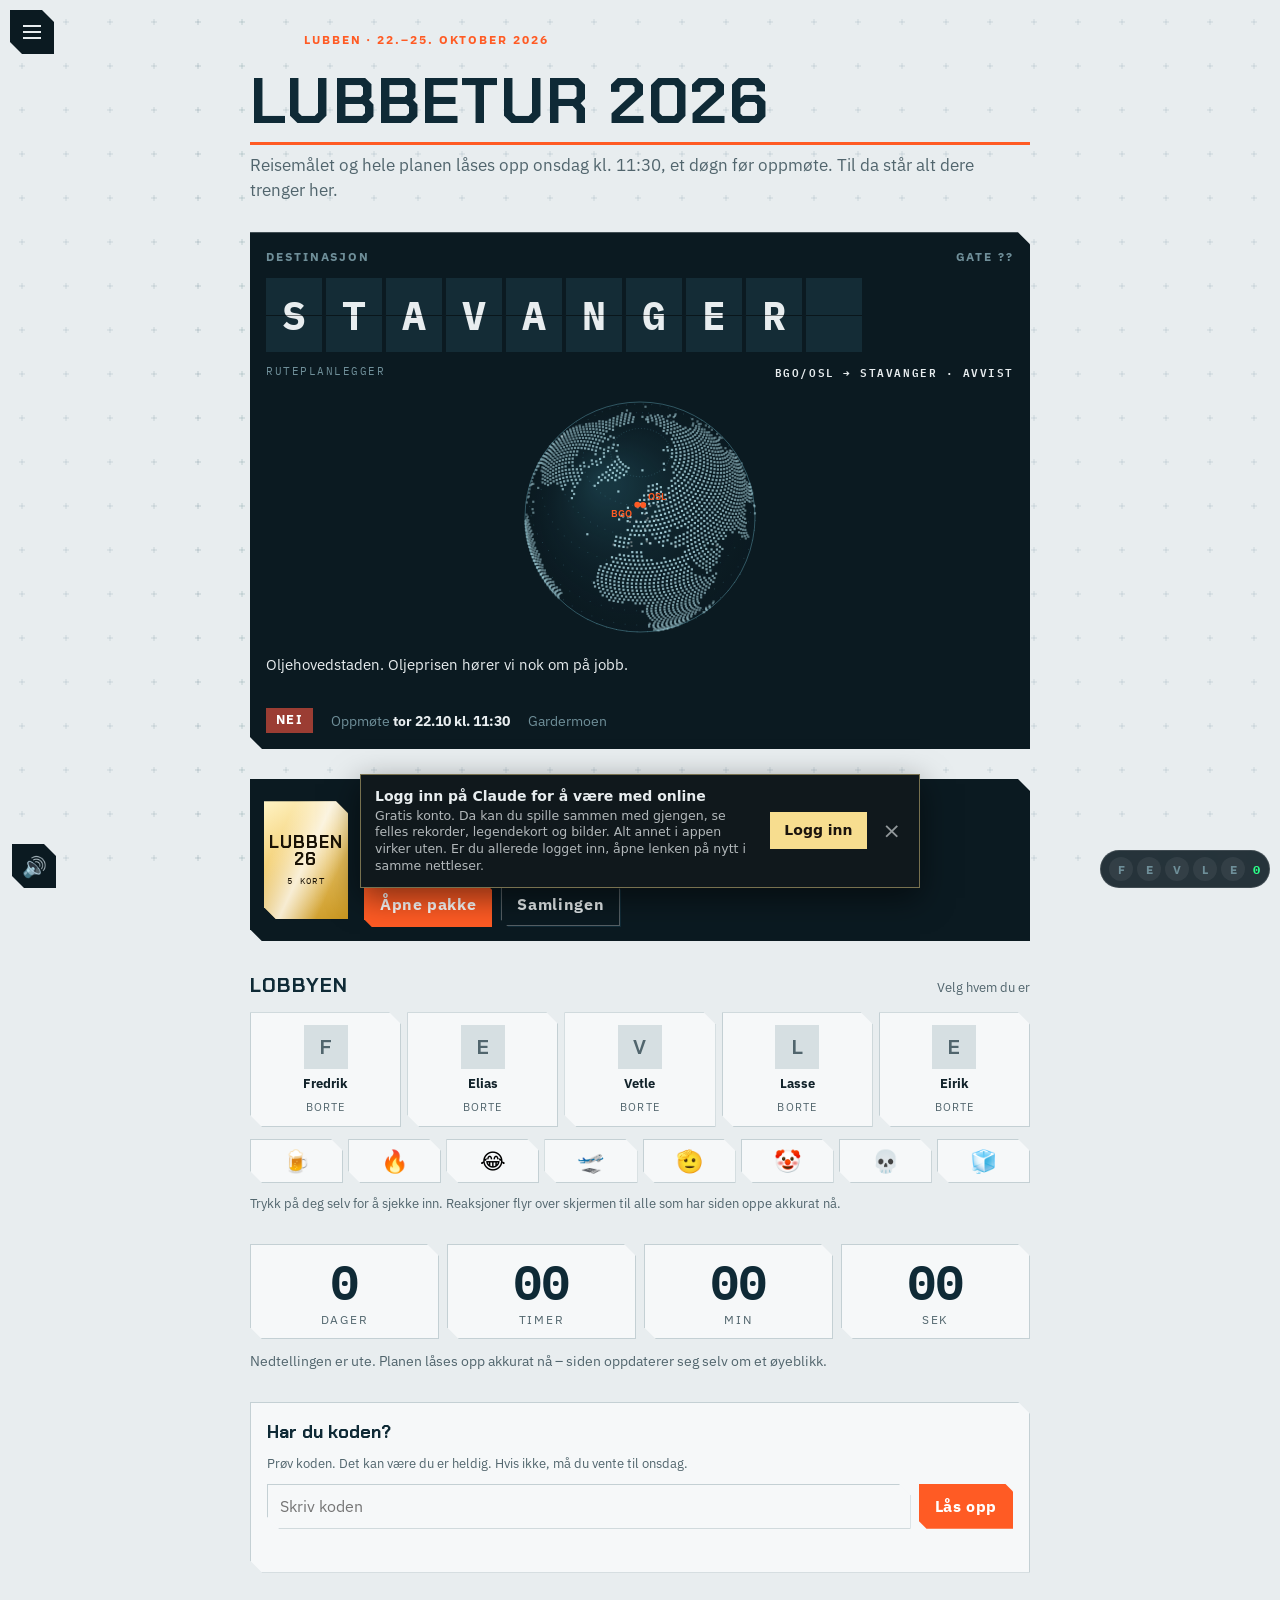
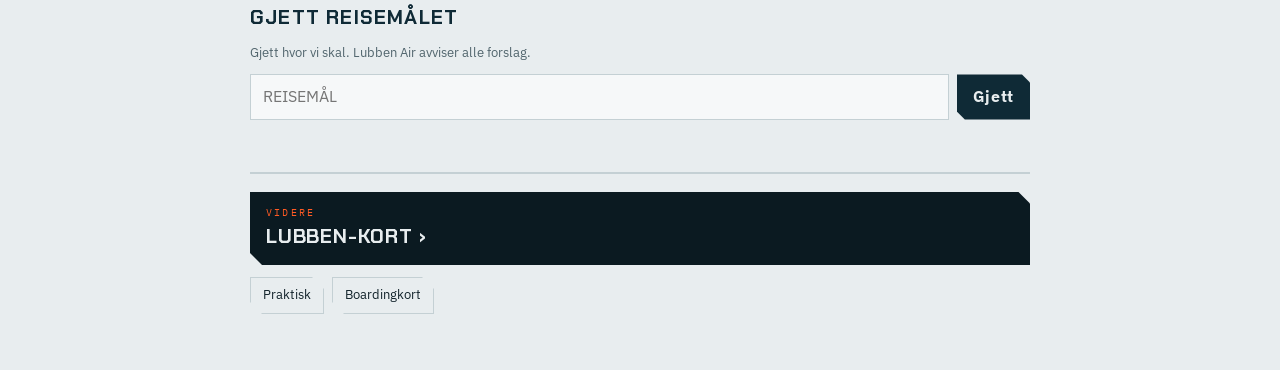
==== src/lubbetur.html @ 8ce1bff5 "Toppliste: trykk på en gren for å se alles skår Co-Authored-By: Claude Opus 5.5 <noreply@anthropic.c" ====
<!doctype html><html><head><meta charset=utf8><meta name=viewport content="width=device-width,initial-scale=1,viewport-fit=cover"><style>:root{color-scheme:light;box-sizing:border-box;padding-top:env(safe-area-inset-top,0px);padding-bottom:env(safe-area-inset-bottom,0px)}html{scroll-padding-top:env(safe-area-inset-top,0px)}body{margin:0;padding:0;font:14px -apple-system,BlinkMacSystemFont,sans-serif;background:#fff;color:#000}img{max-width:100%}[hidden]:not([hidden=until-found i]){display:none!important}</style></head><body>
<title>Lubbetur 2026</title>
<meta name="claude:viewport-fit-sides" content="cover">
<link rel="preconnect" href="https://fonts.googleapis.com">
<link rel="stylesheet" href="https://fonts.googleapis.com/css2?family=Chakra+Petch:wght@500;600;700&family=IBM+Plex+Sans:wght@400;600&family=IBM+Plex+Mono:wght@500;600&display=swap">
<style>
/* Flyoperasjonssentral: isgrå flate, petrolblått blekk og sikkerhetsoransje som eneste signal.
   Kantete HUD-flater med avskårne hjørner, Chakra Petch for titler, Plex for tekst og data. */
:root {
  --paper: #e8edef;
  --card: #f6f8f9;
  --olive: #0f2a36;
  --sage: #6f8f99;
  --sage-soft: #d6dfe2;
  --ink: #12232b;
  --dim: #51656d;
  --line: #c4d0d4;
  --flap: #0b1a21;
  --flap-ink: #e8edef;
  --signal: #ff5b24;
  --no: #c2412b;
  --serif: "Chakra Petch", "Arial Narrow", system-ui, sans-serif;
  --sans: "IBM Plex Sans", "Segoe UI", system-ui, sans-serif;
  --mono: "IBM Plex Mono", ui-monospace, Menlo, monospace;
  --cut: polygon(0 0, calc(100% - 12px) 0, 100% 12px, 100% 100%, 12px 100%, 0 calc(100% - 12px));
}
@media (prefers-color-scheme: dark) { :root:not([data-theme="light"]) {
  --paper: #0b1a21; --card: #10242d; --olive: #dfe8eb; --sage: #5f808a; --sage-soft: #183540;
  --ink: #e2eaed; --dim: #8fa6ae; --line: #22404b; --flap: #06121a; --flap-ink: #e8edef;
  --signal: #ff6a36; --no: #ff8a72; color-scheme: dark; } }
:root[data-theme="dark"] {
  --paper: #0b1a21; --card: #10242d; --olive: #dfe8eb; --sage: #5f808a; --sage-soft: #183540;
  --ink: #e2eaed; --dim: #8fa6ae; --line: #22404b; --flap: #06121a; --flap-ink: #e8edef;
  --signal: #ff6a36; --no: #ff8a72; color-scheme: dark; }
* { box-sizing: border-box; border-radius: 0 !important; }
[hidden] { display: none !important; }
body {
  background: var(--paper); color: var(--ink); font-family: var(--sans); font-size: 16px; line-height: 1.45;
  padding-left: max(16px, env(safe-area-inset-left, 0px));
  padding-right: max(16px, env(safe-area-inset-right, 0px));
  padding-block: 28px 56px;
}
.wrap { max-width: 780px; margin: 0 auto; display: grid; gap: 30px; }
.wrap > *, .board > *, section > * { min-width: 0; }
.globe { min-width: 0; max-width: 100%; }
h1, h2, h3 { font-family: var(--serif); color: var(--olive); margin: 0; text-wrap: balance; }
h1 { font-size: clamp(38px, 8vw, 64px); line-height: 1; font-weight: 700; }
h2 { font-size: 24px; font-weight: 700; }
h3 { font-size: 18px; font-weight: 700; }
.eyebrow { font-size: 12px; letter-spacing: .16em; text-transform: uppercase; color: var(--dim); font-weight: 700; }
.rule { height: 2px; background: var(--sage); }
.sub { color: var(--dim); margin: 0; font-size: 17px; }
section { display: grid; gap: 12px; }
.card { background: var(--card); border: 1px solid var(--line); padding: 16px; }
button, input { font: inherit; }
.btn { background: var(--olive); color: var(--paper); border: 0; padding: 10px 16px; font-weight: 700; cursor: pointer; }
.btn:hover { opacity: .9; }
.btn.ghost { background: transparent; color: var(--olive); border: 1px solid var(--olive); }
:focus-visible { outline: 2px solid var(--signal); outline-offset: 2px; }

/* Avgangstavle */
.board { background: var(--flap); padding: 16px; display: grid; gap: 12px; }
.board-head { display: flex; justify-content: space-between; gap: 8px; font-size: 12px; letter-spacing: .16em; text-transform: uppercase; color: var(--sage); font-weight: 700; }
.flaps { display: flex; gap: 4px; overflow: hidden; }
.cell { flex: 0 0 auto; width: clamp(22px, 7.4vw, 56px); aspect-ratio: 3 / 4; background: #2a332a; color: var(--flap-ink);
  display: grid; place-items: center; position: relative; font-family: var(--serif); font-weight: 700; font-size: clamp(16px, 5.4vw, 40px); }
.cell::after { content: ""; position: absolute; left: 0; right: 0; top: 50%; height: 1px; background: rgba(0,0,0,.5); }
.cell.flip { animation: flip .09s linear; }
@keyframes flip { 50% { transform: scaleY(.12); } }
.board-foot { display: flex; flex-wrap: wrap; gap: 10px 18px; align-items: center; color: var(--sage); font-size: 14px; }
.board-foot b { color: var(--flap-ink); }
.status { padding: 3px 10px; font-weight: 700; letter-spacing: .1em; text-transform: uppercase; font-size: 13px; background: #2a332a; color: var(--sage); }
.quip { margin: 0; min-height: 2.8em; color: var(--flap-ink); font-size: 15px; line-height: 1.4; opacity: 0; transform: translateY(4px); transition: opacity .3s, transform .3s; }
.quip.on { opacity: 1; transform: none; }
.status.no { background: #9b3d33; color: #fff; }
.status.go { background: var(--sage); color: #1c211c; }

/* Nedtelling */
.count { display: grid; grid-template-columns: repeat(4, 1fr); gap: 8px; }
.unit { background: var(--card); border: 1px solid var(--line); padding: 14px 6px 10px; text-align: center; }
.unit .n { font-family: var(--serif); font-weight: 700; font-size: clamp(28px, 8vw, 46px); font-variant-numeric: tabular-nums; color: var(--olive); line-height: 1; }
.unit .l { font-size: 12px; letter-spacing: .14em; text-transform: uppercase; color: var(--dim); margin-top: 6px; }
.countnote { color: var(--dim); font-size: 14px; margin: 0; }

/* Kodelås */
.lock { display: grid; gap: 10px; }
.lockrow { display: flex; gap: 8px; flex-wrap: wrap; }
.lockrow input { flex: 1 1 220px; min-width: 0; padding: 10px 12px; border: 1px solid var(--line); background: var(--card); color: var(--ink); }
.msg { font-size: 14px; color: var(--dim); min-height: 1.2em; }
.msg.bad { color: var(--no); }
.shake { animation: shake .35s; }
@keyframes shake { 20%, 60% { transform: translateX(-6px); } 40%, 80% { transform: translateX(6px); } }

/* Pakke-effekter */
.fx-layer { position: fixed; inset: 0; pointer-events: none; z-index: 9999; overflow: hidden; }
.fx-p { position: absolute; line-height: 1; will-change: transform; user-select: none; }
.fx-big { position: absolute; left: 50%; top: 45%; font-family: var(--serif); font-weight: 700; font-size: clamp(44px, 14vw, 120px); letter-spacing: .08em; padding: .1em .35em; border: .08em solid currentColor; color: #c0392b; background: rgba(255,255,255,.08); }
.fx-flash { position: absolute; inset: 0; opacity: 0; mix-blend-mode: screen; }
.fx-swipe { position: absolute; left: 50%; top: 50%; display: grid; place-items: center; gap: 6px; padding: 22px 30px; background: var(--card); border: 1px solid var(--line); box-shadow: 0 20px 60px rgba(0,0,0,.35); }
.fx-swipe span { font-size: 64px; line-height: 1; } .fx-swipe b { font-size: 15px; letter-spacing: .04em; white-space: nowrap; }
/* Live */
.lobby { display: grid; grid-template-columns: repeat(5, minmax(0, 1fr)); gap: 6px; }
.seat { position: relative; display: grid; justify-items: center; gap: 6px; padding: 12px 4px 10px; background: var(--card); border: 1px solid var(--line); clip-path: var(--cut); cursor: pointer; font: inherit; color: var(--ink); }
.seat .av { width: 44px; height: 44px; border-radius: 50%; display: grid; place-items: center; font-family: var(--serif); font-weight: 700; font-size: 20px; background: var(--sage-soft); color: var(--dim); position: relative; transition: background .3s, color .3s; }
.seat .nm { font-size: 13px; font-weight: 700; max-width: 100%; overflow: hidden; text-overflow: ellipsis; }
.seat { min-width: 0; }
.seat .st { font-size: 11px; letter-spacing: .1em; text-transform: uppercase; color: var(--dim); }
.seat.on .av { background: var(--signal); color: #fff; }
.seat.on .av::after { content: ""; position: absolute; inset: -5px; border-radius: 50%; border: 2px solid var(--signal); animation: ping 1.6s ease-out infinite; }
.seat.on .st { color: var(--signal); }
.seat.me { outline: 2px solid var(--olive); outline-offset: -2px; }
@keyframes ping { from { transform: scale(.9); opacity: .9; } to { transform: scale(1.5); opacity: 0; } }
.reacts { display: grid; grid-template-columns: repeat(8, minmax(0, 1fr)); gap: 5px; }
.reacts button { font-size: 22px; width: 100%; height: 44px; padding: 0; background: var(--card); border: 1px solid var(--line); cursor: pointer; clip-path: var(--cut); transition: transform .12s; }
.reacts button:active { transform: scale(.85); }
.fly { position: absolute; bottom: -60px; display: grid; justify-items: center; gap: 2px; will-change: transform; }
.fly .e { font-size: 46px; line-height: 1; }
.fly .w { font-size: 12px; font-weight: 700; letter-spacing: .08em; text-transform: uppercase; background: var(--flap); color: var(--flap-ink); padding: 2px 6px; }
.guessrow { display: flex; gap: 8px; }
.guessrow input { flex: 1; min-width: 0; font: inherit; font-size: 16px; padding: 10px 12px; background: var(--card); color: var(--ink); border: 1px solid var(--line); text-transform: uppercase; }
.wall { list-style: none; margin: 0; padding: 0; display: grid; gap: 8px; }
.wall li { display: grid; grid-template-columns: auto 1fr; gap: 4px 12px; align-items: baseline; background: var(--card); border: 1px solid var(--line); padding: 10px 12px; clip-path: var(--cut); }
.wall .g { font-family: var(--mono); font-weight: 700; font-size: 15px; color: var(--ink); text-decoration: line-through; text-decoration-color: var(--signal); text-decoration-thickness: 2px; }
.wall .by { font-size: 12px; color: var(--dim); text-align: right; }
.wall .r { grid-column: 1 / -1; font-size: 14px; color: var(--ink); font-style: italic; }
.wall li.ok { border-color: var(--signal); background: color-mix(in srgb, var(--signal) 12%, var(--card)); }
.wall li.ok .g { text-decoration: none; color: var(--signal); }
.wall li.new { animation: wallin .6s cubic-bezier(.2,1.4,.4,1); }
@keyframes wallin { from { transform: translateX(-30px) rotate(-2deg); opacity: 0; } }
.wallstat { font-size: 13px; color: var(--dim); }
.liga { list-style: none; margin: 0; padding: 0; display: grid; gap: 6px; counter-reset: l; }
.liga li { display: grid; grid-template-columns: 28px 1fr auto; gap: 10px; align-items: center; padding: 8px 12px; background: var(--card); border: 1px solid var(--line); counter-increment: l; }
.liga li::before { content: counter(l); font-family: var(--serif); font-weight: 700; font-size: 20px; color: var(--signal); }
.liga .bar2 { height: 6px; background: var(--sage-soft); margin-top: 4px; } .liga .bar2 i { display: block; height: 100%; background: var(--signal); transition: width .6s; }
.liga .sc { font-family: var(--mono); font-size: 13px; color: var(--dim); text-align: right; }
.liga li.me { outline: 2px solid var(--olive); outline-offset: -2px; }
.sound { position: fixed; left: 12px; bottom: 12px; z-index: 50; width: 44px; height: 44px; font-size: 20px; background: var(--flap); color: var(--flap-ink); border: 0; cursor: pointer; clip-path: var(--cut); }
@media (max-width: 420px) { .seat { padding: 10px 2px 8px; } .seat .nm { font-size: 12px; } .seat .st { font-size: 9px; letter-spacing: .06em; } .seat .av { width: 36px; height: 36px; font-size: 16px; } .reacts button { font-size: 19px; } }
/* Globus */
.globe { display: block; width: 100%; height: 250px; }
.globe-cap { display: flex; justify-content: space-between; gap: 12px; text-align: right; font-family: var(--mono); font-size: 11px; letter-spacing: .14em; text-transform: uppercase; color: var(--sage); }
.globe-cap b { color: var(--flap-ink); font-weight: 600; }
/* Holo */
.fc .front .holo { position: absolute; inset: 0; z-index: 3; pointer-events: none; mix-blend-mode: color-dodge; opacity: .0;
  background: linear-gradient(calc(110deg + var(--tx, 0) * 25deg), transparent 30%, rgba(255,255,255,.55) 45%, rgba(120,220,255,.35) 50%, rgba(255,120,220,.3) 55%, transparent 70%);
  background-size: 250% 250%; background-position: calc(50% + var(--tx, 0) * 45%) calc(50% + var(--ty, 0) * 45%); transition: background-position .08s linear; }
.t-silver .front .holo { opacity: .18; } .t-gold .front .holo { opacity: .3; } .t-legend .front .holo { opacity: .45; }
/* Terminal */
.term { position: fixed; inset: 0; z-index: 9500; background: rgba(2,8,6,.96); color: #39ff88; font-family: var(--mono); font-size: 14px; line-height: 1.6; padding: 24px 18px; overflow: hidden; display: flex; flex-direction: column; justify-content: flex-end; }
.term p { margin: 0; white-space: pre-wrap; word-break: break-word; text-shadow: 0 0 8px rgba(57,255,136,.6); }
.term .dim { color: #1f9c55; }
.term .res { font-family: var(--serif); font-size: clamp(30px, 9vw, 64px); letter-spacing: .08em; margin-top: 14px; }
.term .res.no { color: #ff5a4a; text-shadow: 0 0 18px rgba(255,90,74,.7); }
.term::after { content: ""; position: absolute; inset: 0; pointer-events: none; background: repeating-linear-gradient(0deg, rgba(0,0,0,.25) 0 2px, transparent 2px 4px); }
/* Biometri */
.bio { position: fixed; inset: 0; z-index: 9400; background: #03090c; color: #dff6ff; display: grid; grid-template-rows: 1fr auto; font-family: var(--mono); }
.bio .view { position: relative; overflow: hidden; display: grid; place-items: center; }
.bio video, .bio .sil { position: absolute; inset: 0; width: 100%; height: 100%; object-fit: cover; transform: scaleX(-1); filter: saturate(.4) contrast(1.1) brightness(.9); }
.bio .sil { transform: none; filter: none; }
.bio canvas { position: absolute; inset: 0; width: 100%; height: 100%; }
.bio .scan { position: absolute; left: 0; right: 0; height: 3px; background: #4df3ff; box-shadow: 0 0 24px 6px rgba(77,243,255,.55); animation: scan 1.6s ease-in-out infinite alternate; }
@keyframes scan { from { top: 18%; } to { top: 80%; } }
.bio .hud { padding: 14px 16px calc(16px + env(safe-area-inset-bottom, 0px)); display: grid; gap: 4px; font-size: 13px; background: linear-gradient(transparent, rgba(0,0,0,.6)); }
.bio .hud .ln { color: #8fe9ff; } .bio .hud .ok { color: #39ff88; }
.bio .verdict { position: absolute; left: 50%; top: 50%; transform: translate(-50%,-50%); width: min(88vw, 380px); background: rgba(5,16,22,.92); border: 1px solid #4df3ff; padding: 18px; text-align: center; display: grid; gap: 8px; box-shadow: 0 0 40px rgba(77,243,255,.35); animation: cardIn .6s cubic-bezier(.2,1.3,.4,1) both; }
.bio .verdict b { font-family: var(--serif); font-size: 30px; letter-spacing: .06em; color: #4df3ff; }
.bio .verdict span { font-size: 15px; color: #fff; font-family: var(--sans, system-ui); }
.bio .x { position: absolute; top: 12px; right: 12px; z-index: 3; background: rgba(0,0,0,.5); color: #fff; border: 1px solid #4df3ff; font: inherit; padding: 8px 12px; cursor: pointer; }
.bio .tag { position: absolute; top: 14px; left: 14px; font-size: 11px; letter-spacing: .2em; color: #4df3ff; }
.biobtn { justify-self: start; }
.docrow { display: flex; flex-wrap: wrap; gap: 6px; margin-top: 8px; }
.docbtn { font-size: 13px; padding: 6px 10px; }
.docv { position: fixed; inset: 0; z-index: 9600; background: #0b1114; display: grid; grid-template-rows: auto 1fr; }
.docv-h { display: flex; justify-content: space-between; align-items: center; gap: 10px; padding: 10px 14px; padding-top: calc(10px + env(safe-area-inset-top, 0px)); background: #10242d; color: #e2eaed; font-size: 14px; }
.docv-h b { overflow: hidden; text-overflow: ellipsis; white-space: nowrap; }
.docv-s { overflow-y: auto; -webkit-overflow-scrolling: touch; padding: 10px; display: grid; gap: 10px; align-content: start; justify-items: center; }
.docv-s img { width: 100%; max-width: 900px; background: #fff; box-shadow: 0 4px 20px rgba(0,0,0,.5); }
/* Pakkeliste */
.row2 { display: flex; justify-content: space-between; align-items: baseline; gap: 12px; flex-wrap: wrap; }
.progress { color: var(--dim); font-size: 14px; font-variant-numeric: tabular-nums; }
.bar { height: 6px; background: var(--sage-soft); }
.bar i { display: block; height: 100%; width: 0; background: var(--olive); transition: width .35s ease; }
.list { list-style: none; margin: 0; padding: 0; display: grid; grid-template-columns: repeat(auto-fit, minmax(230px, 1fr)); gap: 8px; }
.item input { position: absolute; opacity: 0; pointer-events: none; }
.item label { display: grid; grid-template-columns: 24px 1fr; gap: 10px; align-items: start; background: var(--card); border: 1px solid var(--line); padding: 12px; cursor: pointer; height: 100%; }
.box { width: 22px; height: 22px; border: 2px solid var(--sage); display: grid; place-items: center; }
.box svg { width: 14px; height: 14px; stroke: var(--paper); stroke-width: 3; fill: none; stroke-dasharray: 24; stroke-dashoffset: 24; transition: stroke-dashoffset .25s; }
.item input:checked + label { opacity: .6; }
.item input:checked + label .box { background: var(--olive); border-color: var(--olive); }
.item input:checked + label .box svg { stroke-dashoffset: 0; }
.item input:checked + label .what { text-decoration: line-through; }
.item input:focus-visible + label { outline: 2px solid var(--signal); outline-offset: 2px; }
.what { font-weight: 700; }
.why { color: var(--dim); font-size: 14px; }
.stamp { display: none; justify-self: start; font-family: var(--serif); font-weight: 700; letter-spacing: .1em; text-transform: uppercase; color: var(--olive); border: 2px solid var(--olive); padding: 6px 12px; transform: rotate(-3deg); }
.stamp.show { display: inline-block; animation: stamp .35s cubic-bezier(.2,1.6,.4,1); }
@keyframes stamp { from { transform: rotate(-3deg) scale(2.2); opacity: 0; } }
.fine { color: var(--dim); font-size: 13px; margin: 0; }

.legs { display: grid; grid-template-columns: repeat(auto-fit, minmax(210px, 1fr)); gap: 8px; }
.leg { display: grid; gap: 2px; }
.leg .who { font-size: 12px; letter-spacing: .14em; text-transform: uppercase; color: var(--dim); font-weight: 700; }
.leg .t { font-family: var(--serif); font-weight: 700; color: var(--olive); font-size: 17px; }

/* Avslørt */
.reveal { border-top: 4px solid var(--olive); background: var(--card); padding: 20px 16px; display: grid; gap: 10px; }
.reveal .big { font-family: var(--serif); font-size: clamp(40px, 10vw, 76px); line-height: 1; color: var(--olive); font-weight: 700; }
.now { display: grid; grid-template-columns: 1fr 1fr; gap: 8px; }
.now .card { display: grid; gap: 4px; }
.now .k { font-size: 12px; letter-spacing: .14em; text-transform: uppercase; color: var(--dim); font-weight: 700; }
.now .v { font-family: var(--serif); font-size: 19px; color: var(--olive); font-weight: 700; }
.now .s { color: var(--dim); font-size: 14px; }
.tabs { display: flex; gap: 0; border-bottom: 2px solid var(--olive); overflow-x: auto; }
.tab { background: transparent; border: 0; padding: 10px 14px; cursor: pointer; color: var(--dim); font-weight: 700; white-space: nowrap; }
.tab[aria-selected="true"] { background: var(--olive); color: var(--paper); }
.timeline { list-style: none; margin: 0; padding: 0; display: grid; }
.ev { display: grid; grid-template-columns: 84px 1fr; gap: 12px; padding: 12px 0; border-bottom: 1px solid var(--line); }
.ev.live { background: var(--sage-soft); padding-inline: 8px; margin-inline: -8px; }
.ev .tm { font-family: var(--serif); font-weight: 700; color: var(--olive); font-variant-numeric: tabular-nums; }
.ev .tt { font-weight: 700; display: flex; flex-wrap: wrap; gap: 6px; align-items: center; }
.ev .tx { color: var(--dim); font-size: 15px; min-width: 0; }
.ev a { color: var(--olive); font-size: 14px; }
.pill { font-size: 11px; letter-spacing: .1em; text-transform: uppercase; font-weight: 700; padding: 1px 6px; border: 1px solid var(--olive); color: var(--olive); }
.pill.open { border-color: var(--signal); color: var(--signal); }
.pill.nowp { background: var(--olive); color: var(--paper); }
.books { display: grid; grid-template-columns: repeat(auto-fit, minmax(240px, 1fr)); gap: 8px; }
.book { display: grid; gap: 6px; align-content: start; }
.book .ref { display: flex; justify-content: space-between; gap: 8px; align-items: center; font-family: var(--serif); font-weight: 700; color: var(--olive); font-size: 18px; }
.book .ref button { font-size: 12px; padding: 4px 8px; }
.book .d { color: var(--dim); font-size: 14px; }
.beds { display: grid; gap: 6px; }
.bed { display: grid; grid-template-columns: 1fr auto; gap: 10px; padding: 10px 12px; background: var(--card); border: 1px solid var(--line); }
.bed b { font-family: var(--serif); color: var(--olive); }
.calc { display: grid; grid-template-columns: 1fr auto 1fr; gap: 8px; align-items: end; }
.calc label { display: grid; gap: 4px; font-size: 13px; color: var(--dim); font-weight: 700; }
.calc input { padding: 10px; border: 1px solid var(--line); background: var(--card); color: var(--ink); width: 100%; min-width: 0; font-variant-numeric: tabular-nums; font-size: 18px; }
.calc .eq { padding-bottom: 10px; color: var(--dim); }
.presets { display: flex; gap: 6px; flex-wrap: wrap; }
.presets button { background: var(--sage-soft); border: 1px solid var(--line); color: var(--ink); padding: 6px 10px; cursor: pointer; font-size: 14px; }

/* Kapteinen */
.chat { display: grid; gap: 10px; }
.log { display: grid; gap: 8px; max-height: 420px; overflow-y: auto; }
.msgb { padding: 10px 12px; max-width: 88%; white-space: pre-wrap; min-width: 0; }
.msgb.me { justify-self: end; background: var(--olive); color: var(--paper); }
.msgb.cap { justify-self: start; background: var(--card); border: 1px solid var(--line); }
.chips { display: flex; gap: 6px; flex-wrap: wrap; }
.chips button { background: transparent; border: 1px solid var(--sage); color: var(--olive); padding: 6px 10px; cursor: pointer; font-size: 14px; }
.ask { display: flex; gap: 8px; }
.ask input { flex: 1; min-width: 0; padding: 10px 12px; border: 1px solid var(--line); background: var(--card); color: var(--ink); }
.toasts { position: fixed; left: 0; right: 0; bottom: 0; z-index: 6; display: grid; justify-items: center; gap: 6px; pointer-events: none;
  padding: 0 max(16px, env(safe-area-inset-right, 0px)) calc(16px + env(safe-area-inset-bottom, 0px)) max(16px, env(safe-area-inset-left, 0px)); }
.toast { background: var(--olive); color: var(--paper); padding: 10px 14px; font-weight: 700; max-width: 420px; text-align: center; animation: tin .25s ease-out; transition: opacity .4s, transform .4s; }
.toast.out { opacity: 0; transform: translateY(10px); }
@keyframes tin { from { opacity: 0; transform: translateY(14px); } }
.lockrow .btn { transition: transform .18s ease-out; }
body.flipped .wrap { transform: rotate(180deg); transition: transform .6s ease-in-out; }
body .wrap { transition: transform .6s ease-in-out; }
h1 .fall { display: inline-block; white-space: pre; animation: fall 1.1s ease-in forwards; }
@keyframes fall { to { transform: translateY(40vh) rotate(var(--r)); opacity: 0; } }
.wiggle { animation: wiggle .4s; }
@keyframes wiggle { 25% { transform: rotate(-2deg); } 75% { transform: rotate(2deg); } }
h1 { text-transform: uppercase; letter-spacing: .02em; }
h2 { text-transform: uppercase; letter-spacing: .06em; font-size: 20px; }
.rule { background: var(--signal) !important; height: 3px !important; }
.card, .unit, .bp, .doc, .reveal, .announce, .board, .lockrow input, .btn { clip-path: var(--cut); }
.btn { clip-path: polygon(0 0, calc(100% - 8px) 0, 100% 8px, 100% 100%, 8px 100%, 0 calc(100% - 8px)); letter-spacing: .04em; }
#lockForm .btn { background: var(--signal); color: #fff; }
.unit .n, .cell, .ev .tm, .book .ref, .bp-grid .v, .progress, .calc input { font-family: var(--mono); }
.cell { background: #142c36; }
.status.go { background: var(--signal); color: #fff; }
.reveal { border-top-color: var(--signal); }
.eyebrow { color: var(--signal); }
.board-head { color: var(--sage); }
.pill { border-color: var(--sage); color: var(--ink); }
.pill.nowp { background: var(--signal); border-color: var(--signal); color: #fff; }
.tab[aria-selected="true"] { background: var(--signal); color: #fff; }
.tabs { border-bottom-color: var(--signal); }
.bp { border-top-color: var(--signal); }
.item input:checked + label .box { background: var(--signal); border-color: var(--signal); }
.bar i { background: var(--signal); }
.stamp { color: var(--signal); border-color: var(--signal); }
.toast { background: var(--flap); color: var(--flap-ink); border-left: 4px solid var(--signal); }
.who-active { background: var(--signal) !important; border-color: var(--signal) !important; color: #fff !important; }
.ev.live { background: var(--sage-soft); box-shadow: inset 3px 0 0 var(--signal); }
.board { position: relative; }
/* Værvarsel før avsløring */
.wxpre { display: grid; grid-template-columns: repeat(4, 1fr); gap: 8px; }
.wxpre .card { display: grid; gap: 4px; justify-items: start; padding: 12px; }
.wxpre svg { width: 40px; height: 40px; }
.wxpre .t { font-family: var(--mono); font-size: 22px; font-weight: 600; color: var(--olive); }
.wxpre .d { font-size: 13px; color: var(--dim); }
@media (max-width: 520px) { .wxpre { grid-template-columns: 1fr 1fr; } }

/* Lubben-kort: bronse, sølv, gull, legende */
.tcg-top { display: grid; grid-template-columns: auto 1fr; gap: 20px; align-items: center; }
@media (max-width: 560px) { .tcg-top { grid-template-columns: 1fr; justify-items: center; text-align: center; } }
.pack { width: 170px; height: 240px; position: relative; cursor: pointer; border: 0; padding: 0; background: none; }
.pack .wrap-foil { position: absolute; inset: 0; background: #0b1a21; overflow: hidden; clip-path: polygon(10% 0, 90% 0, 100% 7%, 100% 100%, 0 100%, 0 7%); }
.pack .wrap-foil::before { content: ""; position: absolute; inset: -40%; background: conic-gradient(from 0deg, #c98b52, #e3e8eb, #f4d27a, #ffffff, #c98b52); opacity: .4; animation: spin 7s linear infinite; mix-blend-mode: screen; }
@keyframes spin { to { transform: rotate(1turn); } }
.pack .lbl { position: absolute; inset: 0; display: grid; place-content: center; text-align: center; gap: 4px; color: #e8edef; padding: 10px; }
.pack .lbl b { font-family: var(--serif); font-size: 30px; letter-spacing: .04em; line-height: 1; }
.pack .lbl span { font-family: var(--mono); font-size: 11px; letter-spacing: .14em; text-transform: uppercase; color: #f4d27a; }
.pack .strip { position: absolute; left: 10%; right: 10%; top: 0; height: 18px; background: #f4d27a; transform-origin: left center; }
.pack.shake { animation: pshake .5s; }
@keyframes pshake { 20%, 60% { transform: rotate(-4deg) scale(1.03); } 40%, 80% { transform: rotate(4deg) scale(1.03); } }
.pack.torn .strip { animation: tear .55s ease-in forwards; }
@keyframes tear { to { transform: translate(120px, -60px) rotate(35deg); opacity: 0; } }
.pack.gone { animation: packgone .5s ease-in forwards; }
@keyframes packgone { to { transform: translateY(40px) scale(.8); opacity: 0; } }
.pack:disabled { cursor: default; filter: grayscale(.8); opacity: .55; }
.packinfo { display: grid; gap: 6px; }
.packinfo .big { font-family: var(--mono); font-size: 28px; color: var(--olive); font-weight: 600; }
.odds { display: flex; flex-wrap: wrap; gap: 6px; }
.oddsbox { display: grid; gap: 5px; text-align: left; font-size: 13px; color: var(--ink); }
.oddsrow { display: grid; grid-template-columns: 74px 1fr; gap: 8px; align-items: center; }
.ob { font-family: var(--mono); font-size: 11px; padding: 2px 6px; color: #1a1a1a; text-align: center; }
.pity { display: grid; gap: 4px; margin-top: 6px; }
.pbar { height: 8px; background: var(--sage-soft); } .pbar i { display: block; height: 100%; width: 0; background: linear-gradient(90deg, #b8860b, #ff5b24, #b44cff); transition: width .6s; }
.odds span { font-family: var(--mono); font-size: 11px; padding: 2px 6px; color: #1a1a1a; }

.stage { display: grid; grid-template-columns: repeat(auto-fill, minmax(140px, 1fr)); gap: 16px; justify-items: center; }
.fc { width: 100%; max-width: 200px; aspect-ratio: 2 / 3; perspective: 1000px; cursor: pointer; background: none; border: 0; padding: 0; }
.fc-in { position: relative; width: 100%; height: 100%; transform-style: preserve-3d; transition: transform .75s cubic-bezier(.3,1.4,.5,1); }
.fc.up .fc-in { transform: rotateY(180deg); }
.fc.deal { animation: deal .5s cubic-bezier(.2,1.2,.4,1) both; }
@keyframes deal { from { transform: translateY(-80px) rotate(-8deg) scale(.6); opacity: 0; } }
.fc .face { position: absolute; inset: 0; backface-visibility: hidden; -webkit-backface-visibility: hidden; overflow: hidden;
  clip-path: polygon(14% 0, 86% 0, 100% 7%, 100% 86%, 50% 100%, 0 86%, 0 7%); }
.fc .back { background: #0b1a21; display: grid; place-items: center; }
.fc .back::before { content: ""; position: absolute; inset: 8px; clip-path: inherit; border: 2px solid #f4d27a; opacity: .5; }
.fc .back b { font-family: var(--serif); font-size: 52px; color: #f4d27a; line-height: 1; }
.fc .back span { position: absolute; bottom: 22%; font-family: var(--mono); font-size: 9px; letter-spacing: .24em; color: #8fa6ae; }
.fc .front { transform: rotateY(180deg); color: var(--fi); background: linear-gradient(160deg, var(--c2) 0%, var(--c1) 100%);
  display: grid; grid-template-rows: 72% auto 1fr; font-family: var(--serif); }
.fc .front::before { content: ""; position: absolute; inset: 5px; clip-path: polygon(14% 0, 86% 0, 100% 7%, 100% 86%, 50% 100%, 0 86%, 0 7%); border: 1.5px solid var(--fl); pointer-events: none; z-index: 3; }
.fc .top { position: absolute; left: 9%; top: 7%; z-index: 4; display: grid; justify-items: center; line-height: 1; padding: 6px 6px 7px; background: linear-gradient(160deg, var(--c2), var(--c1)); box-shadow: 0 2px 8px rgba(0,0,0,.25); clip-path: polygon(0 0, 100% 0, 100% 85%, 50% 100%, 0 85%); }
.fc .top .rt { font-size: clamp(22px, 3.4vw, 30px); font-weight: 700; }
.fc .top .ps { font-size: 11px; font-weight: 700; letter-spacing: .06em; margin-top: 2px; }
.fc .top .cl { margin-top: 6px; width: 20px; height: 20px; display: grid; place-items: center; font-size: 12px; font-weight: 700; background: var(--fi); color: var(--c2); clip-path: polygon(50% 0, 100% 20%, 100% 70%, 50% 100%, 0 70%, 0 20%); }
.fc .img { position: relative; overflow: hidden; margin: 7% 8% 0 8%; }
.fc .img svg, .fc .img img { width: 100%; height: 100%; display: block; object-fit: cover; object-position: 50% 30%; }
.fc .img::after { content: ""; position: absolute; left: 0; right: 0; bottom: 0; height: 30%; background: linear-gradient(transparent, var(--c2)); opacity: .0; }
.fc .nm { text-align: center; font-weight: 700; font-size: clamp(14px, 2.4vw, 19px); letter-spacing: .04em; text-transform: uppercase; padding: 4px 6px 2px; border-bottom: 1px solid var(--fl); margin: 0 12%; }
.fc .st { display: none !important; grid-template-columns: 1fr 1fr; gap: 1px 10px; padding: 5px 16% 0; font-size: 10.5px; align-content: start; }
.fc .st span { display: flex; gap: 4px; align-items: baseline; font-family: var(--sans); font-weight: 600; letter-spacing: .02em; }
.fc .st b { font-family: var(--mono); font-weight: 600; font-size: 12px; min-width: 18px; }
.fc .ft { position: absolute; left: 0; right: 0; bottom: 9%; text-align: center; font-family: var(--mono); font-size: 8px; letter-spacing: .14em; opacity: .75; }
.t-bronze { --c1: #6e4320; --c2: #d39a62; --fi: #2b1a0c; --fl: rgba(43,26,12,.35); }
.t-silver { --c1: #7d8a93; --c2: #eef1f3; --fi: #1d2328; --fl: rgba(29,35,40,.3); }
.t-gold { --c1: #9a6f12; --c2: #f7dd8f; --fi: #2a1d03; --fl: rgba(42,29,3,.35); }
.t-legend { --c1: #d8cfb8; --c2: #fffdf6; --fi: #1a1406; --fl: rgba(154,111,18,.75); }
.t-gold .front::after, .t-legend .front::after { content: ""; position: absolute; inset: 0; pointer-events: none; z-index: 2;
  background: linear-gradient(115deg, transparent 30%, rgba(255,255,255,.55) 45%, transparent 60%); background-size: 250% 250%; animation: sheen 3.5s ease-in-out infinite; mix-blend-mode: overlay; }
.t-legend .front::after { background: repeating-linear-gradient(115deg, rgba(255,0,120,.28) 0%, rgba(255,210,80,.28) 8%, rgba(80,255,200,.28) 16%, rgba(90,140,255,.28) 24%, rgba(255,0,120,.28) 32%);
  background-size: 300% 300%; background-position: var(--hx, 50%) var(--hy, 50%); mix-blend-mode: color-dodge; animation: none; opacity: .7; }
@keyframes sheen { 0% { background-position: 120% 0; } 60%, 100% { background-position: -40% 0; } }
.t-legend.up { filter: drop-shadow(0 0 16px rgba(244, 210, 122, .8)); }
.t-gold.up { filter: drop-shadow(0 0 8px rgba(244, 210, 122, .45)); }

.coll { display: grid; grid-template-columns: repeat(auto-fill, minmax(86px, 1fr)); gap: 8px; }
.slot { aspect-ratio: 2 / 3; min-width: 0; overflow: hidden; border: 1px dashed var(--line); display: grid; place-items: center; font-family: var(--mono); color: var(--dim); font-size: 11px; background: var(--card); padding: 0; text-align: center; }
.slot.own { border: 0; cursor: pointer; background: none; }
.mini { width: 100%; height: 100%; color: var(--fi); background: linear-gradient(160deg, var(--c2), var(--c1)); clip-path: polygon(14% 0, 86% 0, 100% 7%, 100% 86%, 50% 100%, 0 86%, 0 7%); display: grid; grid-template-rows: auto minmax(0, 1fr) auto; padding: 8px 6px 18%; font-family: var(--serif); min-height: 0; }
.mini .r { font-weight: 700; font-size: 16px; line-height: 1; }
.mini .i { overflow: hidden; margin: 2px 0; min-height: 0; } .mini .i svg, .mini .i img { width: 100%; height: 100%; object-fit: cover; display: block; }
.mini .n { font-size: 9px; font-weight: 700; text-transform: uppercase; text-align: center; letter-spacing: .04em; }
@media (max-width: 480px) { .coll { grid-template-columns: repeat(5, minmax(0, 1fr)); gap: 5px; } .slot { font-size: 8px; } .mini { padding: 5px 4px 18%; } .mini .r { font-size: 12px; } .mini .n { font-size: 7px; white-space: nowrap; overflow: hidden; text-overflow: ellipsis; } .sound { width: 38px; height: 38px; font-size: 17px; left: 8px; bottom: 8px; opacity: .85; } }

.modal { position: fixed; inset: 0; z-index: 8; background: rgba(6, 14, 18, .85); display: grid; place-items: center; padding: 24px; }
.modal .fc { width: min(74vw, 300px); max-width: none; cursor: default; }
.modal .close { position: fixed; top: calc(12px + env(safe-area-inset-top, 0px)); right: max(12px, env(safe-area-inset-right, 0px)); }

/* Legende-walkout */
.lw { position: fixed; inset: 0; z-index: 9100; background: #000; overflow: hidden; display: grid; place-items: center; cursor: pointer; }
.lw canvas { position: absolute; inset: 0; width: 100%; height: 100%; z-index: 4; pointer-events: none; }
.lw .vig { position: absolute; inset: 0; background: radial-gradient(circle, transparent 30%, rgba(180,0,40,.55) 100%); opacity: 0; animation: heart .5s ease-out 3; z-index: 1; }
@keyframes heart { 0% { opacity: 0; } 15% { opacity: 1; } 100% { opacity: 0; } }
.lw .tease { position: absolute; bottom: 30%; left: 0; right: 0; text-align: center; font-family: var(--mono); letter-spacing: .3em; font-size: 12px; color: #c9b8ff; z-index: 3; animation: tease 1.5s ease-in-out both; }
@keyframes tease { 0% { opacity: 0; } 30%, 70% { opacity: 1; } 100% { opacity: 0; } }
.lw .vortex { position: absolute; left: 50%; top: 50%; width: 220vmax; height: 220vmax; margin: -110vmax 0 0 -110vmax; border-radius: 50%; z-index: 0; opacity: 0;
  background: conic-gradient(from 0deg, #ff004c, #ff9a00, #ffe600, #2bff88, #00d0ff, #7a5cff, #ff00d4, #ff004c); filter: blur(2px) saturate(1.4); }
.lw.p2 .vortex { animation: vtx 9s linear forwards; }
@keyframes vtx { 0% { opacity: 0; transform: rotate(0) scale(.2); } 8% { opacity: .55; } 100% { opacity: .35; transform: rotate(1440deg) scale(1); } }
.lw .rays { position: absolute; inset: -50%; z-index: 1; opacity: 0; background: repeating-conic-gradient(from 0deg, rgba(255,255,255,.22) 0 6deg, transparent 6deg 18deg); }
.lw.p2 .rays { animation: rays 9s linear forwards; }
@keyframes rays { 0% { opacity: 0; transform: rotate(0); } 10% { opacity: 1; } 100% { opacity: .6; transform: rotate(-540deg); } }
.lw .flash { position: absolute; inset: 0; background: #fff; z-index: 5; opacity: 0; pointer-events: none; }
.lw .flash.go { animation: flash .6s ease-out; }
@keyframes flash { 0% { opacity: 1; } 100% { opacity: 0; } }
.lw .word { position: absolute; inset: 0; align-items: center; justify-content: center; z-index: 3; display: flex; gap: .04em; font-family: var(--serif); font-weight: 700; font-size: min(13vw, 130px); color: #fff; letter-spacing: .02em; white-space: nowrap; }
.lw .word span { display: inline-block; text-shadow: -4px 0 #ff004c, 4px 0 #00e5ff, 0 0 40px rgba(255,255,255,.8); animation: slam .45s cubic-bezier(.2,1.6,.4,1) both, glitch .25s steps(2) infinite; }
@keyframes slam { from { transform: translateY(-80vh) scale(3) rotate(-20deg); opacity: 0; } }
@keyframes glitch { 0% { transform: translate(0); } 50% { transform: translate(2px, -1px) skewX(-4deg); } 100% { transform: translate(-1px, 1px); } }
.lw .count { position: absolute; inset: 0; display: grid; place-items: center; line-height: 1; z-index: 3; font-family: var(--serif); font-weight: 700; font-size: min(55vw, 380px); color: #fff; text-shadow: 0 0 60px #b44cff, 0 0 120px #ff00d4; animation: cnt .7s cubic-bezier(.2,1.4,.4,1) both; }
@keyframes cnt { from { transform: scale(4); opacity: 0; filter: blur(12px); } to { transform: scale(.9); } }
.lw .ring { position: absolute; left: 50%; top: 50%; width: 40px; height: 40px; margin: -20px; border-radius: 50%; border: 6px solid #fff; z-index: 2; animation: ring 1.1s ease-out forwards; }
@keyframes ring { to { transform: scale(60); opacity: 0; border-width: 1px; } }
.lw .stagec { position: absolute; inset: 0; z-index: 3; display: grid; justify-items: center; align-content: center; gap: 14px; perspective: 1200px; }
.lw .stagec .fc { width: min(72vw, 300px); max-width: none; animation: lspin 1.8s cubic-bezier(.15,.9,.25,1) both; filter: drop-shadow(0 0 30px rgba(255,255,255,.7)); }
@keyframes lspin { 0% { transform: translateZ(-2000px) rotateY(1440deg) rotateZ(30deg); opacity: 0; } 60% { opacity: 1; } 100% { transform: none; } }
.lw .ribbon { font-family: var(--mono); letter-spacing: .35em; font-size: 13px; color: #fff; padding: 8px 14px; background: linear-gradient(90deg, #ff004c, #ff9a00, #ffe600, #2bff88, #00d0ff, #7a5cff, #ff00d4); background-size: 300% 100%; animation: rib 2s linear infinite, stepIn .6s .9s both; text-shadow: 0 1px 2px rgba(0,0,0,.6); }
@keyframes rib { to { background-position: 300% 0; } }
.lw.shake { animation: lshake .5s linear; }
@keyframes lshake { 10%, 50%, 90% { transform: translate(-10px, 6px) rotate(-1deg); } 30%, 70% { transform: translate(10px, -6px) rotate(1deg); } }
.lw .skip { position: absolute; bottom: calc(18px + env(safe-area-inset-bottom, 0px)); left: 0; right: 0; text-align: center; font-family: var(--mono); font-size: 11px; letter-spacing: .2em; color: #8a7fa8; z-index: 6; }
/* Walkout for gull og legende */
.walk { position: fixed; inset: 0; z-index: 9000; background: #05080a; display: grid; place-items: center; overflow: hidden; cursor: pointer; }
.walk .beam { position: absolute; left: 50%; bottom: -10%; width: 14vw; min-width: 70px; height: 140vh; transform-origin: 50% 100%; background: linear-gradient(to top, var(--bc), transparent 85%); opacity: .0; mix-blend-mode: screen; animation: beam 2.4s ease-in-out infinite; }
@keyframes beam { 0% { opacity: 0; transform: translateX(-50%) rotate(var(--a)); } 20% { opacity: .55; } 50% { transform: translateX(-50%) rotate(calc(var(--a) * -1)); opacity: .45; } 100% { opacity: 0; transform: translateX(-50%) rotate(var(--a)); } }
.walk .step { position: relative; z-index: 2; font-family: var(--serif); color: #fff; text-align: center; animation: stepIn .5s cubic-bezier(.2,1.4,.4,1) both; }
.walk .step { padding: 0 16px; max-width: 100vw; box-sizing: border-box; }
.walk .step b { display: block; font-size: clamp(56px, 16vw, 130px); line-height: 1.05; overflow-wrap: anywhere; color: var(--bc); text-shadow: 0 0 30px var(--bc); }
.walk .step span { font-family: var(--mono); letter-spacing: .3em; font-size: 13px; text-transform: uppercase; color: #cfd8db; }
@keyframes stepIn { from { transform: scale(2.4); opacity: 0; filter: blur(8px); } }
.walk .fc { width: min(70vw, 280px); max-width: none; position: relative; z-index: 2; animation: cardIn .8s cubic-bezier(.2,1.3,.4,1) both; }
@keyframes cardIn { from { transform: translateY(60vh) scale(.4) rotate(-12deg); } }
.walk .skip { position: absolute; bottom: calc(18px + env(safe-area-inset-bottom, 0px)); left: 0; right: 0; text-align: center; font-family: var(--mono); font-size: 11px; letter-spacing: .2em; color: #6f8f99; z-index: 3; }
@media (prefers-reduced-motion: reduce) { .pack .wrap-foil::before, .pack.shake, .pack.torn .strip, .pack.gone, .fc.deal, .t-gold .front::after, .walk .beam, .walk .step, .walk .fc { animation: none !important; } .fc-in { transition: none; } }

/* Sveipebunke (pakkeåpning) */
.deck { position: fixed; inset: 0; z-index: 8500; display: grid; grid-template-rows: auto 1fr auto; justify-items: center; overflow: hidden; touch-action: none; user-select: none; -webkit-user-select: none;
  background: radial-gradient(circle at 50% 46%, var(--dg, #24414d) 0%, #071117 62%, #03080b 100%); transition: background .5s; }
.deck.t-bronze-bg { --dg: #6a4422; } .deck.t-silver-bg { --dg: #56656e; } .deck.t-gold-bg { --dg: #8a6512; } .deck.t-legend-bg { --dg: #6b2fa6; }
.deck .dtop { width: 100%; display: flex; justify-content: space-between; align-items: center; padding: calc(14px + env(safe-area-inset-top, 0px)) 16px 0; color: #cfd8db; font-family: var(--mono); font-size: 12px; letter-spacing: .2em; text-transform: uppercase; }
.deck .dtop b { color: #fff; font-family: var(--serif); font-size: 22px; letter-spacing: .04em; }
.deck .dskip { background: rgba(255,255,255,.08); color: #cfd8db; border: 1px solid rgba(255,255,255,.2); font: inherit; font-size: 11px; letter-spacing: .16em; padding: 7px 10px; cursor: pointer; }
.deck .pile { position: relative; align-self: center; width: min(68vw, 290px); aspect-ratio: 2 / 3; }
.deck .pile .fc { position: absolute; inset: 0; width: 100%; max-width: none; height: 100%; transition: transform .35s cubic-bezier(.2,1.2,.4,1), opacity .3s; will-change: transform; }
.deck .pile .fc.top { cursor: grab; }
.deck .pile .fc.drag { transition: none; cursor: grabbing; }
.deck .pile .fc.fly { transition: transform .45s cubic-bezier(.4,0,.8,.6), opacity .45s; opacity: 0; }
.deck .pile .fc.arrive { animation: arrive .55s cubic-bezier(.2,1.3,.4,1) both; }
@keyframes arrive { from { transform: translateY(70vh) rotate(8deg) scale(.7); } }
.deck .pile .fc.charged .face.back { box-shadow: 0 0 0 3px var(--aura) inset; }
.deck .pile .fc.charged { animation: charge 1.1s ease-in-out infinite; filter: drop-shadow(0 0 22px var(--aura)) drop-shadow(0 0 50px var(--aura)); }
@keyframes charge { 0%, 100% { transform: scale(1) rotate(0); } 25% { transform: scale(1.02) rotate(-1.2deg); } 75% { transform: scale(1.02) rotate(1.2deg); } }
.deck .pile .fc.t-gold { --aura: rgba(244,210,122,.85); } .deck .pile .fc.t-legend { --aura: rgba(190,120,255,.9); }
.deck .newtag { position: absolute; top: -12px; right: -10px; z-index: 6; background: var(--signal); color: #fff; font-family: var(--serif); font-weight: 700; font-size: 15px; letter-spacing: .08em; padding: 4px 10px; transform: rotate(8deg); animation: stamp .35s cubic-bezier(.2,1.6,.4,1); pointer-events: none; }
.deck .hint { padding: 0 16px calc(22px + env(safe-area-inset-bottom, 0px)); text-align: center; color: #cfd8db; font-size: 14px; min-height: 3.2em; display: grid; gap: 4px; }
.deck .hint b { font-family: var(--serif); font-size: 20px; color: #fff; letter-spacing: .03em; }
.deck .hint .sw { font-family: var(--mono); font-size: 11px; letter-spacing: .24em; color: #8fa6ae; animation: nudge 1.6s ease-in-out infinite; }
@keyframes nudge { 0%, 100% { transform: translateX(0); } 50% { transform: translateX(-10px); } }
.deck .sum { align-self: center; display: grid; grid-template-columns: repeat(5, minmax(0, 1fr)); gap: 8px; width: min(94vw, 640px); padding: 0 8px; }
.deck .sum .fc { max-width: none; animation: deal .5s cubic-bezier(.2,1.2,.4,1) both; position: relative; }
.deck .sum .slotw { position: relative; }
.deck .sum .newtag { top: -8px; right: -4px; font-size: 10px; padding: 2px 6px; }
.deck .sum .fc .nm { font-size: 10px; white-space: nowrap; overflow: hidden; text-overflow: ellipsis; margin: 0 8%; padding: 3px 2px 2px; }
.deck .sum .fc .ft { display: none; }
.deck .sum .fc .top { padding: 4px 4px 5px; } .deck .sum .fc .top .rt { font-size: 17px; } .deck .sum .fc .top .ps { font-size: 8px; } .deck .sum .fc .top .cl { width: 14px; height: 14px; font-size: 9px; margin-top: 3px; }
@media (max-width: 520px) { .deck .sum { grid-template-columns: repeat(3, minmax(0, 1fr)); } }
.toasts { z-index: 8600 !important; }
.deck .fc .img, .deck .fc img, .deck .fc svg { pointer-events: none; -webkit-user-drag: none; user-select: none; }
@media (prefers-reduced-motion: reduce) { .deck .pile .fc, .deck .pile .fc.arrive, .deck .pile .fc.charged, .deck .hint .sw, .deck .sum .fc { animation: none !important; transition: none !important; } }
canvas#bg { position: fixed; inset: 0; z-index: 0; pointer-events: none; }
.wrap { position: relative; z-index: 1; }
.wrap > * { animation: rise .7s cubic-bezier(.2,.8,.2,1) both; }
.wrap > *:nth-child(2) { animation-delay: .08s; } .wrap > *:nth-child(3) { animation-delay: .16s; } .wrap > *:nth-child(4) { animation-delay: .24s; }
.wrap > *:nth-child(5) { animation-delay: .32s; } .wrap > *:nth-child(6) { animation-delay: .4s; } .wrap > *:nth-child(n+7) { animation-delay: .48s; }
@keyframes rise { from { opacity: .15; transform: translateY(14px); } }
.topbar { display: flex; gap: 8px; flex-wrap: wrap; }

/* Meny */
.mnu-btn { position: fixed; top: calc(10px + env(safe-area-inset-top, 0px)); left: max(10px, env(safe-area-inset-left, 0px)); z-index: 60; width: 44px; height: 44px; display: grid; place-items: center; border: 0; cursor: pointer; background: var(--flap); color: var(--flap-ink); clip-path: var(--cut); box-shadow: 0 6px 18px rgba(0,0,0,.25); }
.mnu-btn i { display: block; width: 18px; height: 2px; background: currentColor; position: relative; transition: transform .2s, background .2s; }
.mnu-btn i::before, .mnu-btn i::after { content: ""; position: absolute; left: 0; width: 18px; height: 2px; background: currentColor; transition: transform .2s, top .2s; }
.mnu-btn i::before { top: -6px; } .mnu-btn i::after { top: 6px; }
.mnu-btn.on i { background: transparent; } .mnu-btn.on i::before { top: 0; transform: rotate(45deg); } .mnu-btn.on i::after { top: 0; transform: rotate(-45deg); }
.mnu { position: fixed; inset: 0; z-index: 59; display: grid; justify-items: start; background: rgba(4,10,13,.45); opacity: 0; pointer-events: none; transition: opacity .2s; }
.mnu.on { opacity: 1; pointer-events: auto; }
.mnu nav { width: min(84vw, 320px); height: 100%; overflow-y: auto; background: var(--flap); color: var(--flap-ink); padding: calc(66px + env(safe-area-inset-top, 0px)) 0 calc(20px + env(safe-area-inset-bottom, 0px)); transform: translateX(-100%); transition: transform .25s cubic-bezier(.2,.9,.3,1); display: grid; align-content: start; }
.mnu.on nav { transform: none; }
.mnu .mh { font-family: var(--mono); font-size: 10px; letter-spacing: .22em; text-transform: uppercase; color: var(--signal); padding: 0 20px 10px; }
.mnu a { display: flex; align-items: center; gap: 12px; padding: 13px 20px; color: var(--flap-ink); text-decoration: none; font-family: var(--serif); font-size: 17px; letter-spacing: .04em; text-transform: uppercase; border-top: 1px solid rgba(255,255,255,.06); }
.mnu a:hover, .mnu a:focus-visible { background: rgba(255,255,255,.06); }
.wrap > header:first-child > .eyebrow:first-child { padding-left: 54px; min-height: 44px; display: flex; align-items: center; margin-top: -10px; }
.mnu nav { padding-left: env(safe-area-inset-left, 0px); }
.mnu a span { font-family: var(--mono); font-size: 10px; color: var(--sage); width: 18px; }
@media (prefers-reduced-motion: reduce) { .mnu, .mnu nav { transition: none; } }

.fid { position: fixed; inset: 0; z-index: 8500; display: grid; grid-template-rows: auto 1fr; color: #e8edef; background: radial-gradient(120% 80% at 50% 0%, #1d1430, #070b0e 70%); font-family: var(--sans); animation: fidin .35s cubic-bezier(.2,1.2,.4,1); }
@keyframes fidin { from { opacity: 0; transform: scale(1.04); } }
.fid-h { display: flex; align-items: center; gap: 10px; padding: calc(12px + env(safe-area-inset-top, 0px)) 16px 12px; border-bottom: 1px solid rgba(255,255,255,.08); }
.fid-h div { display: grid; flex: 1; }
.fid-h span { font-family: var(--mono); font-size: 10px; letter-spacing: .22em; text-transform: uppercase; color: #ff6ad5; }
.fid-h b { font-family: var(--serif); font-size: 22px; letter-spacing: .04em; text-transform: uppercase; }
.fid-x { width: 40px; height: 40px; border: 0; background: rgba(255,255,255,.08); color: #fff; font-size: 20px; cursor: pointer; clip-path: var(--cut); }
.fid-b { overflow-y: auto; padding: 16px 16px calc(28px + env(safe-area-inset-bottom, 0px)); display: grid; gap: 14px; align-content: start; max-width: 560px; width: 100%; margin: 0 auto; box-sizing: border-box; }
.fid-c { display: grid; gap: 10px; justify-items: center; padding: 16px; background: rgba(255,255,255,.04); border: 1px solid rgba(255,255,255,.07); clip-path: var(--cut); }
.fid-k { justify-self: start; font-family: var(--mono); font-size: 11px; letter-spacing: .2em; text-transform: uppercase; color: #f7dd8f; }
.fid-n { font-family: var(--mono); font-size: 13px; color: #cfd8db; } .fid-n.dim { font-size: 11px; color: #8aa0a8; } .fid-n.hot { color: #2bff88; }
.fid-f { text-align: center; font-size: 13px; color: #8aa0a8; margin: 4px 0 0; }
.bub { display: grid; grid-template-columns: repeat(6, minmax(0, 1fr)); gap: 6px; width: 100%; }
.bub button { aspect-ratio: 1; border-radius: 50%; border: 0; cursor: pointer; touch-action: manipulation; background: radial-gradient(circle at 35% 30%, rgba(255,255,255,.9), rgba(200,230,255,.35) 22%, rgba(120,180,220,.18) 60%, rgba(255,255,255,.12)); box-shadow: inset 0 -4px 8px rgba(0,0,0,.25), 0 2px 4px rgba(0,0,0,.3); transition: transform .08s; }
.bub button.p { background: radial-gradient(circle, rgba(255,255,255,.05), rgba(255,255,255,.1)); box-shadow: inset 0 2px 5px rgba(0,0,0,.4); transform: scale(.82); }
.spin { width: min(240px, 70vw); aspect-ratio: 1; touch-action: none; cursor: grab; filter: drop-shadow(0 10px 24px rgba(255,91,36,.25)); }
.spin svg { width: 100%; height: 100%; }
.sw-row { display: flex; gap: 18px; align-items: center; justify-content: center; flex-wrap: wrap; width: 100%; }
.sw { display: grid; grid-template-columns: repeat(3, auto); gap: 10px; }
.sw button { width: 58px; height: 32px; border-radius: 16px; border: 0; cursor: pointer; padding: 0; position: relative; background: rgba(255,255,255,.14); transition: background .15s; }
.sw button i { position: absolute; top: 3px; left: 3px; width: 26px; height: 26px; border-radius: 50%; background: #e8edef; box-shadow: 0 2px 4px rgba(0,0,0,.4); transition: transform .15s cubic-bezier(.3,1.5,.5,1); }
.sw button[aria-checked="true"] { background: #2bff88; } .sw button[aria-checked="true"] i { transform: translateX(26px); }
.pen { position: relative; width: 44px; height: 150px; border: 0; background: none; cursor: pointer; padding: 0; touch-action: none; }
.pen-body { position: absolute; left: 8px; right: 8px; top: 34px; bottom: 0; background: linear-gradient(90deg, #c23a12, #ff5b24 45%, #c23a12); border-radius: 6px 6px 2px 2px; clip-path: polygon(0 0, 100% 0, 100% 88%, 50% 100%, 0 88%); }
.pen-btn { position: absolute; left: 14px; right: 14px; top: 6px; height: 34px; background: linear-gradient(90deg, #9aa7ad, #eef3f5 45%, #9aa7ad); border-radius: 4px; transition: transform .05s; }
.pen.out .pen-btn { transform: translateY(10px); } .pen.dn .pen-btn { transform: translateY(16px); }
.fid .kb-cv { width: 100%; height: 210px; display: block; background: radial-gradient(120% 120% at 50% 0%, #1d2a3a, #0a1016); box-shadow: inset 0 0 0 1px rgba(255,255,255,.08); touch-action: none; }
.fid .joy { position: relative; width: 132px; height: 132px; border-radius: 50% !important; background: radial-gradient(circle, #1b2730, #0c1218); box-shadow: inset 0 0 0 2px rgba(255,255,255,.12), inset 0 6px 20px rgba(0,0,0,.6); display: grid; place-items: center; touch-action: none; cursor: grab; }
.fid .joy i { width: 56px; height: 56px; border-radius: 50% !important; background: radial-gradient(circle at 35% 30%, #ffb08a, #ff5b24 60%, #b33a12); box-shadow: 0 8px 18px rgba(0,0,0,.5); transition: transform .12s; }
.fid .joy.on i { transition: none; }
.fid .knob { position: relative; width: 150px; height: 150px; display: grid; place-items: center; touch-action: none; cursor: grab; }
.fid .kring { position: absolute; inset: 0; display: grid; place-items: center; }
.fid .kring i { position: absolute; width: 4px; height: 10px; background: rgba(255,255,255,.15); }
.fid .kring i.on { background: #2bff88; box-shadow: 0 0 8px #2bff88; }
.fid .kcap { position: relative; width: 104px; height: 104px; border-radius: 50% !important; background: conic-gradient(from 0deg, #3a4650, #1a2228, #3a4650, #1a2228, #3a4650); box-shadow: 0 10px 24px rgba(0,0,0,.6), inset 0 0 0 3px rgba(255,255,255,.08); display: grid; place-items: center; }
.fid .kcap span { position: absolute; top: 8px; left: 50%; width: 4px; height: 18px; margin-left: -2px; background: #ff5b24; }
.fid .kcap b { font-family: var(--mono); font-size: 20px; color: #e8edef; }
@media (prefers-reduced-motion: reduce) { .fid { animation: none; } }
.fid .bub button { border-radius: 50% !important; } .fid .sw button { border-radius: 16px !important; } .fid .sw button i { border-radius: 50% !important; }
.fid .pen-body { border-radius: 6px 6px 2px 2px !important; } .fid .pen-btn { border-radius: 4px !important; }
#kortTeaser { display: grid; grid-template-columns: auto minmax(0, 1fr); gap: 16px; align-items: center; padding: 14px; background: var(--flap); color: var(--flap-ink); clip-path: var(--cut); }
.kt-pack { position: relative; width: 84px; height: 118px; border: 0; cursor: pointer; overflow: hidden; display: grid; place-content: center; text-align: center; gap: 6px; color: #1a1205; background: linear-gradient(150deg, #fff3c4, #f4d27a 40%, #c8951f); clip-path: var(--cut); box-shadow: 0 8px 20px rgba(0,0,0,.35); animation: ktwob 3.2s ease-in-out infinite; }
.kt-pack b { font-family: var(--serif); font-size: 17px; line-height: 1; letter-spacing: .06em; position: relative; }
.kt-pack small { font-family: var(--mono); font-size: 9px; letter-spacing: .16em; text-transform: uppercase; position: relative; }
.kt-foil { position: absolute; inset: -40%; background: linear-gradient(115deg, transparent 35%, rgba(255,255,255,.75) 50%, transparent 65%); animation: ktshine 2.8s ease-in-out infinite; }
.kt-pack:active { transform: scale(.95); }
@keyframes ktshine { 0% { transform: translateX(-60%); } 60%, 100% { transform: translateX(60%); } }
@keyframes ktwob { 0%, 100% { transform: rotate(-2deg); } 50% { transform: rotate(2deg) translateY(-2px); } }
.kt-info { display: grid; gap: 4px; min-width: 0; }
.kt-info .eyebrow { color: var(--signal); }
.kt-n { font-family: var(--serif); font-size: 24px; letter-spacing: .03em; text-transform: uppercase; }
.kt-s { color: var(--sage); }
.kt-row { display: flex; gap: 8px; flex-wrap: wrap; margin-top: 6px; }
.kt-row .kt-open { background: var(--signal); color: #fff; }
.kt-row .btn.ghost { color: var(--flap-ink); box-shadow: inset 0 0 0 1px rgba(255,255,255,.3); background: transparent; }
@media (prefers-reduced-motion: reduce) { .kt-pack, .kt-foil { animation: none; } }
.whos { position: fixed; inset: 0; z-index: 8600; display: grid; align-items: end; background: rgba(4,10,13,.55); animation: fidin .25s ease; }
.whos > div { background: var(--flap); color: var(--flap-ink); padding: 22px 18px calc(22px + env(safe-area-inset-bottom, 0px)); display: grid; gap: 12px; max-width: 560px; width: 100%; margin: 0 auto; clip-path: polygon(0 14px, 14px 0, 100% 0, 100% 100%, 0 100%); }
.whos h3 { color: var(--flap-ink); margin: 0; font-family: var(--serif); font-size: 26px; letter-spacing: .03em; text-transform: uppercase; }
.whos p { margin: 0; color: var(--sage); font-size: 14px; }
.whos .wg { display: grid; grid-template-columns: repeat(2, minmax(0, 1fr)); gap: 8px; }
.whos .wg button { font: inherit; font-weight: 700; font-size: 18px; padding: 16px 10px; border: 0; cursor: pointer; background: rgba(255,255,255,.08); color: var(--flap-ink); clip-path: var(--cut); }
.whos .wg button:last-child:nth-child(odd) { grid-column: 1 / -1; }
.whos .later { justify-self: center; background: none; border: 0; color: var(--sage); font: inherit; font-size: 13px; text-decoration: underline; cursor: pointer; }
.egne { display: grid; gap: 10px; margin: 6px 0 14px; }
.eg-box { display: grid; gap: 6px; padding: 14px; background: var(--flap); color: var(--flap-ink); clip-path: var(--cut); }
.eg-box .eyebrow { color: var(--signal); } .eg-box b { font-family: var(--serif); font-size: 20px; letter-spacing: .03em; text-transform: uppercase; } .eg-box .fine { color: var(--sage); margin: 0; }
.eg-box .btn { justify-self: start; }
.eg-box.minne { background: linear-gradient(135deg, #2a1a3a, #0f2a36); }
.eg-row { display: flex; gap: 8px; flex-wrap: wrap; }
.eg-row label.btn { cursor: pointer; }
.eg-box .btn.ghost { color: var(--flap-ink); box-shadow: inset 0 0 0 1px rgba(255,255,255,.3); background: transparent; }
.eg-th { display: flex; flex-wrap: wrap; gap: 6px; } .eg-th:empty { display: none; }
.eg-t { width: 54px; height: 54px; border: 0; background-size: cover; background-position: center; cursor: pointer; border-radius: 6px !important; }
.eg-t.arm { outline: 3px solid #ff5b24; }
.lgm { position: fixed; inset: 0; z-index: 9500; display: grid; place-items: center; padding: 16px; background: rgba(4,10,13,.7); }
.lgm-in { width: min(420px, 100%); max-height: 100%; overflow-y: auto; display: grid; gap: 12px; padding: 16px; background: var(--flap); color: var(--flap-ink); clip-path: var(--cut); }
.lgm-h { display: flex; justify-content: space-between; align-items: center; } .lgm-h b { font-family: var(--serif); font-size: 22px; text-transform: uppercase; }
.lgm-x { width: 40px; height: 40px; border: 0; background: rgba(255,255,255,.1); color: #fff; font-size: 18px; cursor: pointer; }
.lgm-prev { display: grid; place-items: center; } .lgm-prev .fc { width: min(220px, 70vw); pointer-events: none; }
.lgm-f { display: grid; gap: 8px; } .lgm-f input:not([type=file]) { font: inherit; font-size: 16px; padding: 12px; border: 1px solid rgba(255,255,255,.2); background: rgba(0,0,0,.25); color: #fff; }
.lgm .btn.ghost { color: var(--flap-ink); box-shadow: inset 0 0 0 1px rgba(255,255,255,.35); background: transparent; }
.lgm label.btn { cursor: pointer; }
.lgm-m { color: #ff9a80; margin: 0; } .lgm-m:empty { display: none; }
canvas.globe { cursor: grab; }
#flaps .cell { cursor: pointer; }
.wrap.views .vh { display: none !important; }
.vnav { display: grid; gap: 12px; margin-top: 10px; padding-top: 18px; border-top: 2px solid var(--line); }
.vnext { display: grid; gap: 2px; text-align: left; width: 100%; padding: 14px 16px; border: 0; cursor: pointer; font: inherit; background: var(--flap); color: var(--flap-ink); clip-path: var(--cut); }
.vnext span { font-family: var(--mono); font-size: 10px; letter-spacing: .22em; text-transform: uppercase; color: var(--signal); }
.vnext b { font-family: var(--serif); font-size: 20px; letter-spacing: .04em; text-transform: uppercase; }
.vpills { display: flex; flex-wrap: wrap; gap: 8px; }
.vpills button { font: inherit; font-size: 13px; padding: 8px 12px; border: 1px solid var(--line); background: transparent; color: var(--ink); cursor: pointer; clip-path: var(--cut); }
.mnu a.sub { padding: 9px 20px 9px 50px; font-family: var(--sans); font-size: 14px; letter-spacing: 0; text-transform: none; border-top: 0; color: var(--sage); }
.mnu a.sub:hover { color: var(--flap-ink); }
.mnu a .mt { display: grid; gap: 2px; min-width: 0; }
.mnu a .mt b { font-weight: inherit; }
.mnu a .mt small { font-family: var(--sans); font-size: 12px; letter-spacing: 0; text-transform: none; color: var(--sage); }
.mnu a[aria-current="page"] { background: rgba(255,255,255,.08); box-shadow: inset 3px 0 0 var(--signal); }
.grp { display: grid; grid-template-columns: auto 1fr; gap: 2px 14px; align-items: center; margin-top: 14px; }
.grp span { font-family: var(--mono); font-size: 12px; font-weight: 600; letter-spacing: .26em; text-transform: uppercase; color: var(--signal); }
.grp::after { content: ""; grid-column: 2; grid-row: 1; height: 2px; background: var(--line); }
.grp small { grid-column: 1 / -1; font-size: 13px; color: var(--dim); }
.mnu .mg { padding-top: 18px; border-top: 1px solid rgba(255,255,255,.1); }
.kodebox { margin-top: 4px; } .kodebox summary { cursor: pointer; font-size: 14px; color: var(--dim); padding: 6px 0; } .kodebox .lockrow { margin-top: 6px; }
.announce { background: var(--card); border: 1px solid var(--line); border-left: 4px solid var(--signal); padding: 12px 14px; font-family: var(--serif); font-size: 17px; color: var(--ink); }
.announce .k { display: block; font-family: var(--sans); font-size: 11px; letter-spacing: .16em; text-transform: uppercase; color: var(--dim); font-weight: 700; margin-bottom: 4px; }
.eq-bars { display: inline-flex; gap: 2px; align-items: end; height: 14px; margin-left: 8px; vertical-align: middle; }
.eq-bars i { width: 3px; background: var(--signal); animation: eq .8s ease-in-out infinite; }
.eq-bars i:nth-child(2) { animation-delay: .15s; } .eq-bars i:nth-child(3) { animation-delay: .3s; } .eq-bars i:nth-child(4) { animation-delay: .45s; }
@keyframes eq { 0%, 100% { height: 3px; } 50% { height: 14px; } }
.bpwrap { perspective: 900px; }
.bp { display: grid; grid-template-columns: 1fr 96px; background: var(--card); border: 1px solid var(--line); border-top: 6px solid var(--olive); transform-style: preserve-3d; transition: transform .15s ease-out; animation: bpIn .7s cubic-bezier(.2,1.3,.4,1); }
@keyframes bpIn { from { transform: rotateX(70deg) translateY(-30px); opacity: 0; } }
.bp-main { padding: 16px; display: grid; gap: 10px; min-width: 0; border-right: 2px dashed var(--line); }
.bp-name { font-family: var(--serif); font-size: clamp(26px, 6vw, 36px); color: var(--olive); font-weight: 700; line-height: 1; }
.bp-grid { display: grid; grid-template-columns: repeat(3, 1fr); gap: 8px 12px; }
.bp-grid .k { display: block; font-size: 11px; letter-spacing: .14em; text-transform: uppercase; color: var(--dim); font-weight: 700; }
.bp-grid .v { font-family: var(--serif); font-weight: 700; font-size: 18px; color: var(--ink); font-variant-numeric: tabular-nums; }
.bp-role { display: grid; gap: 2px; padding: 10px 12px; background: var(--sage-soft); border-left: 4px solid var(--signal); }
.bp-role .k { font-size: 11px; letter-spacing: .14em; text-transform: uppercase; color: var(--dim); font-weight: 700; }
.bp-role .v { font-family: var(--serif); font-weight: 700; font-size: 20px; color: var(--ink); line-height: 1.15; }
.bp-role .d { font-size: 14px; color: var(--ink); }
.bp-role.pop { animation: rolepop .5s cubic-bezier(.2,1.6,.4,1); }
@keyframes rolepop { from { transform: scale(.85) rotate(-2deg); opacity: 0; } }
.bp-remark { margin: 0; font-style: italic; color: var(--dim); min-height: 1.4em; }
.bp-code { width: 96px; height: 100%; min-height: 200px; display: block; }
.who-active { background: var(--olive) !important; color: var(--paper) !important; }
.doc { background: var(--card); border: 1px solid var(--line); padding: 22px 20px; font-family: var(--serif); white-space: pre-wrap; line-height: 1.55; min-height: 120px; }
.doc .caret { display: inline-block; width: 8px; height: 1.1em; background: var(--olive); vertical-align: text-bottom; animation: blink 1s steps(1) infinite; }
@keyframes blink { 50% { opacity: 0; } }
.wx { display: grid; grid-template-columns: repeat(auto-fit, minmax(150px, 1fr)); gap: 8px; }
.wx .card { display: grid; gap: 2px; }
.wx .t { font-family: var(--serif); font-size: 30px; font-weight: 700; color: var(--olive); }
canvas#c { position: fixed; inset: 0; pointer-events: none; z-index: 5; }
@media (max-width: 480px) { .now { grid-template-columns: 1fr; } .ev { grid-template-columns: 64px 1fr; } .calc { grid-template-columns: 1fr; } .calc .eq { display: none; } }
@media (prefers-reduced-motion: reduce) { .wrap > *, .bp, .eq-bars i, .doc .caret { animation: none !important; } .cell.flip, .stamp.show, .shake { animation: none; } .bar i, .box svg { transition: none; } }
.onbar { position: fixed; right: max(10px, env(safe-area-inset-right, 0px)); bottom: calc(12px + env(safe-area-inset-bottom, 0px)); z-index: 8450; display: flex; align-items: center; gap: 4px; padding: 6px 8px; background: rgba(11,26,33,.88); border: 1px solid rgba(255,255,255,.12); border-radius: 22px !important; cursor: pointer; backdrop-filter: blur(4px); }
.onbar i { width: 24px; height: 24px; display: grid; place-items: center; font: 700 12px var(--sans); font-style: normal; color: #6f8f99; background: rgba(255,255,255,.06); border-radius: 50% !important; }
.onbar i.on { color: #04110c; background: #2bff88; box-shadow: 0 0 0 2px rgba(43,255,136,.35); }
.onbar i.me { box-shadow: 0 0 0 2px #fff; }
.onbar b { margin-left: 2px; font: 700 12px var(--mono); color: #2bff88; min-width: 10px; }
.onbar[hidden] { display: none; }
</style>

<canvas id="bg" aria-hidden="true"></canvas>
<canvas id="c" aria-hidden="true"></canvas>
<div class="wrap">
  <header style="display:grid;gap:8px">
    <div class="eyebrow">Lubben · 22.–25. oktober 2026</div>
    <h1>Lubbetur 2026</h1>
    <div class="rule"></div>
    <p class="sub" id="subline">Reisemålet og hele planen låses opp onsdag kl. 11:30, et døgn før oppmøte. Til da står alt dere trenger her.</p>
  </header>

  <section class="board" aria-label="Avgangstavle">
    <div class="board-head"><span>Destinasjon</span><span id="gate">Gate ??</span></div>
    <div class="flaps" id="flaps" aria-live="polite"></div>
    <p class="quip" id="quip" aria-live="polite"></p>
    <div class="board-foot">
      <span class="status" id="status">Laster</span>
      <span>Oppmøte <b>tor 22.10 kl. 11:30</b></span>
      <span>Gardermoen</span>
    </div>
  </section>

  <section id="liveSec">
    <div class="row2"><h2>Lobbyen</h2><span class="fine" id="liveCount">Kobler til …</span></div>
    <div class="lobby" id="lobby"></div>
    <div class="reacts" id="reacts"></div>
    <p class="fine" id="liveNote">Trykk på deg selv for å sjekke inn. Reaksjoner flyr over skjermen til alle som har siden oppe akkurat nå.</p>
  </section>

  <section id="countSec" aria-label="Nedtelling">
    <div class="count">
      <div class="unit"><div class="n" id="d">0</div><div class="l">Dager</div></div>
      <div class="unit"><div class="n" id="h">00</div><div class="l">Timer</div></div>
      <div class="unit"><div class="n" id="m">00</div><div class="l">Min</div></div>
      <div class="unit"><div class="n" id="s">00</div><div class="l">Sek</div></div>
    </div>
    <p class="countnote" id="countnote">Når nedtellingen går ut, åpnes hele planen her: reisemål, program, bookinger og hvem som sover hvor.</p>
  </section>

  <section id="wxPreSec">
    <div class="row2"><h2>Været der vi skal</h2><span class="fine" id="wxSrc">yr.no, hentet 17.10</span></div>
    <div class="wxpre" id="wxPre"></div>
  </section>

  <section class="card lock" id="lockSec">
    <h3>Har du koden?</h3>
    <p class="fine">Prøv koden. Det kan være du er heldig. Hvis ikke, må du vente til onsdag.</p>
    <form class="lockrow" id="lockForm">
      <input id="code" autocomplete="off" placeholder="Skriv koden" aria-label="Kode">
      <button class="btn" type="submit">Lås opp</button>
    </form>
    <div class="msg" id="lockMsg" role="status"></div>
  </section>

  <section id="wallSec">
    <div class="row2"><h2>Gjett reisemålet</h2></div>
    <p class="fine">Gjett hvor vi skal. Lubben Air avviser alle forslag.</p>
    <form class="guessrow" id="guessForm">
      <input id="guessIn" maxlength="28" autocomplete="off" placeholder="Reisemål" aria-label="Ditt gjett">
      <button class="btn" type="submit">Gjett</button>
    </form>
    <ul class="wall" id="wall" aria-live="polite"></ul>
  </section>

  <div id="revealed" hidden>
    <div style="display:grid;gap:30px">
      <section class="reveal">
        <div class="eyebrow">Reisemålet er</div>
        <div class="big" id="rDest"></div>
        <p style="margin:0" id="rIntro"></p>
        <p class="fine" id="rTz"></p>
      </section>

      <section>
        <h2>Akkurat nå</h2>
        <div class="now">
          <div class="card"><span class="k">Nå</span><span class="v" id="nowT">–</span><span class="s" id="nowS"></span></div>
          <div class="card"><span class="k">Neste</span><span class="v" id="nextT">–</span><span class="s" id="nextS"></span></div>
        </div>
      </section>

      <section id="wxSec" hidden>
        <h2>Værmeldingen</h2>
        <div class="wx" id="wx"></div>
        <p class="fine" id="wxNote"></p>
      </section>

      <section>
        <h2>Programmet</h2>
        <div class="tabs" role="tablist" id="tabs"></div>
        <ul class="timeline" id="timeline"></ul>
      </section>

      <section>
        <h2>Bookinger</h2>
        <div class="books" id="books"></div>
      </section>

      <section id="bedsSec" hidden>
        <div class="row2"><h2>Hvem sover hvor</h2><button class="btn ghost" id="drawBtn" type="button">Trekk på nytt</button></div>
        <p class="fine">Skjebnen har trukket. Trekningen er bundet til koden, så alle ser det samme resultatet. Knappen er bare for å se det skje igjen.</p>
        <div class="beds" id="beds"></div>
      </section>

      <section>
        <h2>Kronekalkulator</h2>
        <div class="calc">
          <label for="loc"><span id="curLbl">Lokal valuta</span><input id="loc" type="number" inputmode="decimal" value="1600"></label>
          <span class="eq">=</span>
          <label for="nok">Norske kroner<input id="nok" type="number" inputmode="decimal"></label>
        </div>
        <div class="presets" id="presets"></div>
        <p class="fine" id="rateNote"></p>
      </section>
    </div>
  </div>

  <section id="tcgSec">
    <div class="row2"><h2>Lubben-kort</h2><span class="fine" id="collCount"></span></div>
    <div class="tcg-top">
      <button class="pack" id="packBtn" type="button" aria-label="Åpne en pakke"><span class="wrap-foil"></span><span class="strip"></span><span class="lbl"><span>Pakke · 5 kort</span><b>LUBBEN<br>26</b><span>Bronse til legende</span></span></button>
      <div class="packinfo">
        <span class="eyebrow">Pakker åpnet</span>
        <span class="big" id="packCount"></span>
        <span class="fine" id="packNext"></span>
        <span class="fine">Riv opp pakken og sveip deg gjennom kortene. Fem kort per pakke. Åpne så mange du vil.</span>
        <div class="oddsbox">
          <div class="oddsrow"><span class="ob" style="background:#d39a62">Bronse</span><span>Utstyr. Ca. 2 per pakke.</span></div>
          <div class="oddsrow"><span class="ob" style="background:#e3e8eb">Sølv</span><span>Minner fra tidligere turer. Ca. 2 per pakke.</span></div>
          <div class="oddsrow"><span class="ob" style="background:#f4d27a">Gull</span><span>Gutta. I omtrent annenhver pakke.</span></div>
          <div class="oddsrow"><span class="ob" style="background:#fffdf6;outline:1px solid #b8860b">Legende</span><span>Hint om reisemålet. 5 % sjanse per pakke, garantert senest hver 25. pakke.</span></div>
          <div class="pity"><span class="fine" id="pityTxt"></span><div class="pbar"><i id="pityBar"></i></div></div>
        </div>
      </div>
    </div>
    <div class="stage" id="stage"></div>
    <h3>Samlingen din</h3>
    <div class="coll" id="coll"></div>
    <details class="kodebox"><summary>Har du en kortkode?</summary><form class="lockrow" id="cardCodeForm"><input id="cardCode" autocomplete="off" placeholder="Kortkode" aria-label="Kortkode"><button class="btn" type="submit">Åpne alle</button></form><div class="msg" id="cardCodeMsg" role="status"></div></details>
    <h3>Samlerligaen</h3>
    <ul class="liga" id="liga"></ul>
  </section>

  <section id="bpSec">
    <div class="row2"><h2>Ditt boardingkort</h2><span class="fine">Hvem er du?</span></div>
    <div class="chips" id="who"></div>
    <div class="bpwrap"><div class="bp" id="bp" hidden>
      <div class="bp-main">
        <div class="eyebrow">Lubben Air · Boardingkort</div>
        <div class="bp-name" id="bpName"></div>
        <div class="bp-grid">
          <div><span class="k">Fra</span><span class="v" id="bpFrom"></span></div>
          <div><span class="k">Til</span><span class="v" id="bpTo">???</span></div>
          <div><span class="k">Sete</span><span class="v" id="bpSeat"></span></div>
          <div><span class="k">Gate</span><span class="v" id="bpGate">??</span></div>
          <div><span class="k">Boarding</span><span class="v" id="bpTime"></span></div>
        </div>
        <div class="bp-role" id="bpRoleBox" hidden><span class="k">Rolle</span><span class="v" id="bpRole"></span></div>
      </div>
      <canvas class="bp-code" id="bpCode" width="96" height="240" aria-hidden="true"></canvas>
    </div></div>
  </section>


  <section>
    <div class="row2"><h2>Pakkeliste</h2><span class="progress" id="prog"></span></div>
    <div class="bar"><i id="bar"></i></div>
    <ul class="list" id="list"></ul>
    <span class="stamp" id="stamp">Klar for avgang</span>
    <p class="fine">Kun håndbagasje: én bag på maks 8 kg i hattehylla og én liten veske under setet. Avkrysningen lagres bare på din telefon.</p>
  </section>

  <section>
    <h2>Oppmøte</h2>
    <div class="legs">
      <div class="card leg"><span class="who">Elias · Vetle · Lasse</span><span class="t">Gardermoen tor kl. 11:30</span><span class="fine">Avgang 13:30, ca. 3 timer i lufta. Hjem søndag, lander Gardermoen 14:25.</span></div>
      <div class="card leg"><span class="who">Eirik</span><span class="t">Egen utreise</span><span class="fine">Møter gjengen torsdag kveld. Hjem søndag med resten.</span></div>
      <div class="card leg"><span class="who">Fredrik</span><span class="t">Fra Flesland</span><span class="fine">Møter dere ved ankomst med bilen klar. Hjem søndag morgen.</span></div>
    </div>
  </section>

  <section id="arcadeSec" hidden></section>
</div>

<style>
/* ---------- Spillhallen ---------- */
#arcadeSec { display: grid; gap: 10px; }
.ah-peek { display: flex; align-items: center; gap: 12px; width: 100%; padding: 10px 12px; border: 1px dashed var(--line); background: transparent; color: var(--dim); font: inherit; text-align: left; cursor: pointer; clip-path: var(--cut); transition: background .2s, color .2s; }
.ah-peek:hover, .ah-peek.open { background: var(--card); color: var(--ink); }
.ah-peek .pk-ic { width: 22px; height: 22px; flex: none; opacity: .7; } .ah-peek .pk-ic svg { width: 100%; height: 100%; }
.ah-peek .pk-t { display: grid; flex: 1; min-width: 0; line-height: 1.2; }
.ah-peek .pk-t b { font-family: var(--mono); font-size: 11px; letter-spacing: .2em; text-transform: uppercase; font-weight: 600; }
.ah-peek .pk-t span { font-size: 13px; }
.ah-peek .pk-b { font-family: var(--mono); font-size: 10px; letter-spacing: .12em; text-transform: uppercase; padding: 3px 7px; background: var(--signal); color: #fff; }
.ah-peek .pk-c { transition: transform .2s; font-size: 14px; } .ah-peek.open .pk-c { transform: rotate(180deg); }
.ah-body { display: grid; gap: 10px; }
.ah-body[hidden] { display: none !important; }
.ah-tiles { display: grid; grid-template-columns: repeat(2, minmax(0, 1fr)); gap: 10px; }
@media (min-width: 640px) { .ah-tiles { grid-template-columns: repeat(3, minmax(0, 1fr)); } }
.ah-tile { position: relative; display: grid; align-content: end; gap: 4px; min-height: 168px; padding: 14px 14px 16px; text-align: left; border: 0; cursor: pointer; overflow: hidden; color: #e8edef; font: inherit;
  background: #0b1a21; clip-path: polygon(0 0, calc(100% - 14px) 0, 100% 14px, 100% 100%, 14px 100%, 0 calc(100% - 14px)); transition: transform .15s; }
.ah-tile:active { transform: scale(.97); }
.ah-tile::before { content: ""; position: absolute; inset: -60%; background: conic-gradient(from 0deg, var(--a1), transparent 30%, var(--a2), transparent 70%, var(--a1)); opacity: .32; animation: spin 9s linear infinite; }
.ah-tile::after { content: ""; position: absolute; inset: 0; background: linear-gradient(180deg, transparent 20%, rgba(4,10,13,.92) 85%); }
.ah-tile > * { position: relative; z-index: 1; }
.ah-tile .ic { position: absolute; top: 12px; right: 12px; width: 44px; height: 44px; opacity: .95; }
.ah-tile .ic svg { width: 100%; height: 100%; }
.ah-tile .k { font-family: var(--mono); font-size: 10px; letter-spacing: .2em; text-transform: uppercase; color: var(--a2); }
.ah-tile b { font-family: var(--serif); font-size: 22px; line-height: 1.05; letter-spacing: .02em; text-transform: uppercase; }
.ah-tile span.d { font-size: 13px; color: #b9c8cd; line-height: 1.3; }
.ah-tile.wide { grid-column: 1 / -1; min-height: 120px; }
.ah-live { display: flex; gap: 10px; align-items: center; justify-content: space-between; padding: 12px 14px; background: var(--flap); color: var(--flap-ink); border-left: 4px solid var(--signal); clip-path: var(--cut); }
.ah-live b { font-family: var(--serif); letter-spacing: .03em; }
.ah-live .btn { background: var(--signal); color: #fff; }

/* Overlay */
.ar { position: fixed; inset: 0; z-index: 8400; display: grid; grid-template-rows: auto 1fr; color: #e8edef; font-family: var(--sans);
  background: radial-gradient(120% 70% at 50% 0%, var(--ag, #163440) 0%, #081318 55%, #04090c 100%); }
.ar * { box-sizing: border-box; }
.ar-h { display: flex; align-items: center; gap: 10px; padding: calc(10px + env(safe-area-inset-top, 0px)) max(14px, env(safe-area-inset-right, 0px)) 10px max(14px, env(safe-area-inset-left, 0px)); border-bottom: 1px solid rgba(255,255,255,.08); }
.ar-h .x { width: 40px; height: 40px; display: grid; place-items: center; background: rgba(255,255,255,.07); color: #fff; border: 0; font-size: 20px; cursor: pointer; clip-path: var(--cut); flex: none; }
.ar-h .t { display: grid; min-width: 0; flex: 1; }
.ar-h .t span { font-family: var(--mono); font-size: 10px; letter-spacing: .22em; text-transform: uppercase; color: var(--signal); }
.ar-h .t b { font-family: var(--serif); font-size: 20px; letter-spacing: .04em; text-transform: uppercase; white-space: nowrap; overflow: hidden; text-overflow: ellipsis; }
.ar-h .net { font-family: var(--mono); font-size: 10px; letter-spacing: .14em; text-transform: uppercase; padding: 4px 8px; background: rgba(255,255,255,.08); color: #b9c8cd; white-space: nowrap; }
.ar-h .net.on { background: rgba(43,255,136,.14); color: #6dffae; }
.ar-b { position: relative; overflow-y: auto; -webkit-overflow-scrolling: touch; padding: 16px max(14px, env(safe-area-inset-right, 0px)) calc(28px + env(safe-area-inset-bottom, 0px)) max(14px, env(safe-area-inset-left, 0px)); }
.ar-w { max-width: 680px; margin: 0 auto; display: grid; gap: 16px; }
.ar-w > * { min-width: 0; }
.ar h3 { color: #fff; font-family: var(--serif); font-size: 16px; letter-spacing: .08em; text-transform: uppercase; margin: 0; }
.ar .fine { color: #8fa6ae; font-size: 13px; margin: 0; }
.ar .lbl { font-family: var(--mono); font-size: 10px; letter-spacing: .2em; text-transform: uppercase; color: #8fa6ae; }

/* Knapper */
.ab { font: inherit; font-weight: 700; letter-spacing: .04em; border: 0; cursor: pointer; padding: 13px 18px; color: #fff; background: rgba(255,255,255,.09); clip-path: polygon(0 0, calc(100% - 9px) 0, 100% 9px, 100% 100%, 9px 100%, 0 calc(100% - 9px)); transition: transform .1s, opacity .2s; }
.ab:active { transform: scale(.96); }
.ab:disabled { opacity: .35; cursor: default; transform: none; }
.ab.go { background: var(--signal); }
.ab.big { padding: 16px 20px; font-size: 17px; width: 100%; font-family: var(--serif); text-transform: uppercase; letter-spacing: .08em; }
.ab.sm { padding: 8px 12px; font-size: 13px; }
.ab.ghost { background: transparent; box-shadow: inset 0 0 0 1px rgba(255,255,255,.25); }
.arow { display: flex; gap: 8px; flex-wrap: wrap; align-items: center; }
.arow > .ab { flex: 1 1 auto; }

/* Segmenter og chips */
.seg { display: grid; grid-auto-flow: column; grid-auto-columns: 1fr; background: rgba(255,255,255,.06); padding: 4px; gap: 4px; clip-path: var(--cut); }
.seg button { font: inherit; font-size: 14px; font-weight: 700; padding: 11px 6px; border: 0; background: transparent; color: #b9c8cd; cursor: pointer; }
.seg button[aria-pressed="true"] { background: #e8edef; color: #0b1a21; }
.seg button:disabled { opacity: .35; }
.chips2 { display: flex; flex-wrap: wrap; gap: 6px; }
.chips2 button { font: inherit; font-size: 13px; padding: 7px 11px; border: 1px solid rgba(255,255,255,.18); background: transparent; color: #cfd8db; cursor: pointer; }
.chips2 button[aria-pressed="true"] { background: var(--signal); border-color: var(--signal); color: #fff; }
.prow { display: grid; grid-template-columns: 14px 1fr auto; gap: 10px; align-items: center; padding: 6px 6px 6px 12px; background: rgba(255,255,255,.05); }
.prow i { width: 12px; height: 12px; border-radius: 50%; }
.prow input { font: inherit; font-size: 16px; background: transparent; border: 0; color: #fff; min-width: 0; padding: 6px 0; }
.prow input:focus { outline: none; box-shadow: 0 1px 0 var(--signal); }
.prow button { background: transparent; border: 0; color: #8fa6ae; font-size: 18px; width: 36px; height: 36px; cursor: pointer; }
.panel { display: grid; gap: 10px; padding: 14px; background: rgba(255,255,255,.04); border: 1px solid rgba(255,255,255,.07); clip-path: var(--cut); }
.ain { font: inherit; font-size: 20px; padding: 14px; width: 100%; background: rgba(0,0,0,.35); color: #fff; border: 1px solid rgba(255,255,255,.18); font-family: var(--mono); }
.ain:focus { outline: none; border-color: var(--signal); }

/* Poengtavle */
.sb { display: flex; gap: 6px; overflow-x: auto; padding-bottom: 2px; scrollbar-width: none; }
.sb::-webkit-scrollbar { display: none; }
.sb .pc { flex: none; display: grid; gap: 1px; padding: 7px 10px; background: rgba(255,255,255,.06); border-top: 3px solid var(--pc); min-width: 74px; transition: background .3s; }
.sb .pc.on { background: rgba(255,255,255,.16); box-shadow: 0 0 0 1px var(--pc) inset; }
.sb .pc span { font-size: 12px; font-weight: 700; color: #fff; white-space: nowrap; max-width: 110px; overflow: hidden; text-overflow: ellipsis; }
.sb .pc b { font-family: var(--mono); font-size: 16px; color: var(--pc); }
.sb .pc small { font-size: 10px; color: #8fa6ae; }

/* Spillkort */
.gc { --c1: #10242d; --c2: #1e3b47; --fi: #fff; position: relative; color: var(--fi); background: linear-gradient(160deg, var(--c2), var(--c1)); padding: 22px 18px 20px; display: grid; gap: 10px; align-content: center; text-align: center; min-height: 190px;
  clip-path: polygon(14px 0, calc(100% - 14px) 0, 100% 14px, 100% calc(100% - 14px), calc(100% - 14px) 100%, 14px 100%, 0 calc(100% - 14px), 0 14px); }
.gc::before { content: ""; position: absolute; inset: 6px; border: 1.5px solid rgba(255,255,255,.18); clip-path: inherit; pointer-events: none; }
.gc .cat { font-family: var(--mono); font-size: 10px; letter-spacing: .22em; text-transform: uppercase; opacity: .8; }
.gc .tx { font-family: var(--serif); font-weight: 700; font-size: clamp(20px, 5.6vw, 28px); line-height: 1.15; text-wrap: balance; }
.gc .yr { font-family: var(--mono); font-weight: 600; font-size: 34px; letter-spacing: .02em; }
.gc.d1 { --c1: #6e4320; --c2: #d39a62; --fi: #2b1a0c; }
.gc.d2 { --c1: #7d8a93; --c2: #eef1f3; --fi: #1d2328; }
.gc.d3 { --c1: #9a6f12; --c2: #f7dd8f; --fi: #2a1d03; }
.gc.d1::before, .gc.d2::before, .gc.d3::before { border-color: rgba(0,0,0,.22); }
.gc .badge { position: absolute; top: 12px; left: 14px; font-family: var(--mono); font-size: 10px; letter-spacing: .14em; padding: 3px 6px; background: rgba(0,0,0,.18); }
.gc.pop { animation: gcpop .45s cubic-bezier(.2,1.4,.4,1); }
@keyframes gcpop { from { transform: translateY(26px) scale(.92); opacity: 0; } }
.gc.ok { box-shadow: 0 0 0 3px #2bff88 inset; }
.gc.bad { animation: gcbad .45s; }
@keyframes gcbad { 20%, 60% { transform: translateX(-8px); } 40%, 80% { transform: translateX(8px); } }

/* Tidslinjen */
.tl-wrap { position: relative; margin: 0 -14px; }
.tl-strip { display: flex; gap: 8px; align-items: stretch; overflow-x: auto; padding: 18px 14px 14px; scroll-behavior: smooth; scrollbar-width: none; touch-action: pan-x; position: relative; }
.tl-strip::-webkit-scrollbar { display: none; }
.tl-strip::before { content: ""; position: absolute; left: 0; right: 0; top: 50%; height: 2px; background: linear-gradient(90deg, transparent, rgba(255,255,255,.25) 8%, rgba(255,255,255,.25) 92%, transparent); pointer-events: none; }
.tl-wrap::before, .tl-wrap::after { content: ""; position: absolute; top: 0; bottom: 0; width: 22px; z-index: 2; pointer-events: none; }
.tl-wrap::before { left: 0; background: linear-gradient(90deg, #071116, transparent); }
.tl-wrap::after { right: 0; background: linear-gradient(-90deg, #071116, transparent); }
.tl-c { flex: none; width: 116px; min-height: 132px; display: grid; grid-template-rows: auto 1fr; gap: 6px; padding: 10px 9px 12px; position: relative; z-index: 1; color: #1d2328; background: linear-gradient(160deg, #eef1f3, #9aa7af);
  clip-path: polygon(8px 0, calc(100% - 8px) 0, 100% 8px, 100% calc(100% - 8px), calc(100% - 8px) 100%, 8px 100%, 0 calc(100% - 8px), 0 8px); transition: transform .3s cubic-bezier(.2,1.2,.4,1); }
.tl-c .y { font-family: var(--mono); font-weight: 600; font-size: 18px; letter-spacing: .01em; white-space: nowrap; }
.tl-c .y.lg { font-size: 14px; } .tl-c .y.xl { font-size: 11.5px; }
.tl-c .s { font-size: 11.5px; line-height: 1.25; display: -webkit-box; -webkit-line-clamp: 5; -webkit-box-orient: vertical; overflow: hidden; }
.tl-c.d1 { background: linear-gradient(160deg, #e2ad78, #8a5a30); color: #24160a; }
.tl-c.d3 { background: linear-gradient(160deg, #f7dd8f, #b8891c); color: #2a1d03; }
.tl-c.new { animation: tlin .5s cubic-bezier(.2,1.4,.4,1); box-shadow: 0 0 0 3px #2bff88 inset; }
@keyframes tlin { from { transform: translateY(-40px) scale(.8); opacity: 0; } }
.tl-gap { flex: none; width: 26px; align-self: stretch; position: relative; z-index: 1; cursor: pointer; border: 0; background: transparent; margin: 0 -6px; }
.tl-gap::after { content: ""; position: absolute; left: 50%; top: 50%; width: 10px; height: 10px; margin: -5px; border-radius: 50%; background: rgba(255,255,255,.28); transition: transform .2s; }
.tl-gap:hover::after { transform: scale(1.4); background: var(--signal); }
.tl-ghost { flex: none; width: 116px; min-height: 132px; display: grid; place-items: center; gap: 2px; text-align: center; position: relative; z-index: 3; cursor: grab; touch-action: none; user-select: none; -webkit-user-select: none;
  color: #fff; background: repeating-linear-gradient(135deg, rgba(255,91,36,.32) 0 8px, rgba(255,91,36,.18) 8px 16px); outline: 2px dashed var(--signal); outline-offset: -2px; animation: ghostp 1.4s ease-in-out infinite; }
.tl-ghost b { font-family: var(--serif); font-size: 34px; line-height: 1; }
.tl-ghost span { font-family: var(--mono); font-size: 9px; letter-spacing: .18em; text-transform: uppercase; }
.tl-ghost.drag { cursor: grabbing; animation: none; transform: scale(1.06) rotate(-2deg); box-shadow: 0 12px 30px rgba(0,0,0,.5); }
.tl-ghost.ro { cursor: default; }
@keyframes ghostp { 50% { transform: translateY(-4px); } }
.tl-c.miss { background: repeating-linear-gradient(135deg, #8a2c22 0 8px, #6e231b 8px 16px); color: #fff; animation: tlin .5s cubic-bezier(.2,1.4,.4,1); }
.tl-c.miss.out { transition: opacity .6s, transform .6s; opacity: 0; transform: translateY(40px) rotate(6deg); }
.tl-hint { text-align: center; font-family: var(--mono); font-size: 11px; letter-spacing: .16em; text-transform: uppercase; color: #8fa6ae; }
.lives { display: inline-flex; gap: 3px; font-size: 16px; }
.res { text-align: center; display: grid; gap: 4px; padding: 6px 0; }
.res b { font-family: var(--serif); font-size: 30px; letter-spacing: .06em; text-transform: uppercase; }
.res.okr b { color: #2bff88; text-shadow: 0 0 24px rgba(43,255,136,.5); }
.res.badr b { color: #ff6a50; }
.res span { color: #cfd8db; }

/* Først */
.vs { display: grid; gap: 10px; }
.vs .gc { min-height: 150px; cursor: pointer; border: 0; font: inherit; width: 100%; }
.vs .gc:disabled { cursor: default; }
.vs .mid { display: flex; align-items: center; justify-content: center; gap: 10px; }
.vs .mid .vsb { font-family: var(--serif); font-size: 20px; color: var(--signal); letter-spacing: .1em; }
.vs .gc.win { box-shadow: 0 0 0 4px #2bff88 inset, 0 0 40px rgba(43,255,136,.35); }
.vs .gc.lose { filter: saturate(.4) brightness(.7); }
.vs .gc.pick::after { content: attr(data-who); position: absolute; right: 12px; bottom: 10px; font-family: var(--mono); font-size: 10px; letter-spacing: .1em; padding: 3px 6px; background: rgba(0,0,0,.35); color: #fff; }
.timer { height: 6px; background: rgba(255,255,255,.1); overflow: hidden; }
.timer i { display: block; height: 100%; background: linear-gradient(90deg, #2bff88, #ffe600, #ff5b24); transform-origin: left; }
.streak { text-align: center; font-family: var(--serif); }
.streak b { font-size: 54px; line-height: 1; color: #fff; display: block; }
.streak span { font-family: var(--mono); font-size: 11px; letter-spacing: .2em; color: #8fa6ae; }
.ansl { display: flex; flex-wrap: wrap; gap: 6px; justify-content: center; }
.ansl span { font-size: 12px; padding: 4px 9px; background: rgba(255,255,255,.07); color: #8fa6ae; }
.ansl span.done { background: rgba(43,255,136,.14); color: #6dffae; }

/* Anslaget */
.nl { position: relative; height: 150px; margin: 8px 6px 0; }
.nl .ax { position: absolute; left: 0; right: 0; top: 96px; height: 2px; background: rgba(255,255,255,.3); }
.nl .mk { position: absolute; top: 0; transform: translateX(-50%); display: grid; justify-items: center; gap: 3px; transition: left .8s cubic-bezier(.2,1,.3,1); }
.nl .mk span { font-size: 11px; font-weight: 700; padding: 2px 6px; background: var(--pc); color: #061014; white-space: nowrap; }
.nl .mk i { width: 2px; height: 34px; background: var(--pc); }
.nl .mk.ans { top: 82px; z-index: 2; }
.nl .mk.ans b { font-family: var(--mono); font-size: 15px; color: #fff; background: var(--signal); padding: 3px 8px; white-space: nowrap; }
.nl .mk.ans i { order: -1; height: 16px; background: var(--signal); }
.alist { display: grid; gap: 6px; }
.alist div { display: grid; grid-template-columns: 1fr auto auto; gap: 10px; align-items: baseline; padding: 9px 12px; background: rgba(255,255,255,.05); border-left: 3px solid var(--pc); }
.alist div.best { background: rgba(43,255,136,.1); }
.alist b { font-family: var(--mono); }
.alist small { color: #8fa6ae; font-family: var(--mono); }
.alist em { font-style: normal; font-family: var(--mono); color: #2bff88; }

/* Hvem er jeg */
.hints { display: grid; gap: 8px; counter-reset: h; }
.hint { display: grid; grid-template-columns: 44px 1fr; gap: 12px; align-items: center; padding: 12px 14px 12px 10px; background: rgba(255,255,255,.05); counter-increment: h; clip-path: var(--cut); }
.hint::before { content: attr(data-p); font-family: var(--serif); font-weight: 700; font-size: 22px; color: var(--signal); text-align: center; }
.hint.cur { background: linear-gradient(90deg, rgba(255,91,36,.22), rgba(255,255,255,.06)); animation: gcpop .4s cubic-bezier(.2,1.4,.4,1); }
.hint span { font-size: 16px; line-height: 1.35; }
.hint.lock { opacity: .4; }
.hint.lock span { filter: blur(5px); user-select: none; }
.who-ans { font-family: var(--serif); font-size: clamp(30px, 9vw, 46px); text-align: center; color: #fff; letter-spacing: .03em; text-transform: uppercase; line-height: 1.05; animation: gcpop .5s cubic-bezier(.2,1.4,.4,1); }

/* Koblingen */
.kg { display: grid; grid-template-columns: repeat(4, minmax(0, 1fr)); gap: 6px; }
.kg button { font: inherit; font-weight: 700; font-size: clamp(10px, 2.9vw, 15px); letter-spacing: .02em; min-height: 66px; padding: 4px 3px; border: 0; cursor: pointer; color: #0b1a21; background: #dfe7ea; overflow-wrap: anywhere; line-height: 1.1;
  clip-path: polygon(6px 0, calc(100% - 6px) 0, 100% 6px, 100% calc(100% - 6px), calc(100% - 6px) 100%, 6px 100%, 0 calc(100% - 6px), 0 6px); transition: transform .12s, background .15s; }
.kg button[aria-pressed="true"] { background: #2b4752; color: #fff; transform: scale(.95); }
.kg button:disabled { cursor: default; }
.kg.shake { animation: gcbad .45s; }
.kf { display: grid; gap: 4px; justify-items: center; text-align: center; padding: 12px 8px; color: var(--fi); background: linear-gradient(160deg, var(--c2), var(--c1)); animation: gcpop .45s cubic-bezier(.2,1.4,.4,1);
  clip-path: polygon(8px 0, calc(100% - 8px) 0, 100% 8px, 100% calc(100% - 8px), calc(100% - 8px) 100%, 8px 100%, 0 calc(100% - 8px), 0 8px); }
.kf b { font-family: var(--serif); text-transform: uppercase; letter-spacing: .06em; font-size: 15px; }
.kf span { font-size: 13px; }
.kf.g0 { --c1: #6e4320; --c2: #d39a62; --fi: #2b1a0c; } .kf.g1 { --c1: #7d8a93; --c2: #eef1f3; --fi: #1d2328; }
.kf.g2 { --c1: #9a6f12; --c2: #f7dd8f; --fi: #2a1d03; } .kf.g3 { --c1: #4a2a7a; --c2: #c9a8ff; --fi: #1a0d33; }
.dots { display: flex; gap: 6px; justify-content: center; align-items: center; color: #8fa6ae; font-size: 13px; }
.dots i { width: 12px; height: 12px; border-radius: 50%; background: #cfd8db; }
.dots i.gone { background: rgba(255,255,255,.12); }
.plist { display: grid; gap: 6px; }
.plist button { display: flex; justify-content: space-between; align-items: center; gap: 10px; text-align: left; font: inherit; padding: 13px 14px; background: rgba(255,255,255,.05); color: #fff; border: 0; cursor: pointer; clip-path: var(--cut); }
.plist button b { font-family: var(--serif); letter-spacing: .04em; text-transform: uppercase; }
.plist button span { font-family: var(--mono); font-size: 11px; color: #8fa6ae; letter-spacing: .1em; }
.plist button.done span { color: #2bff88; }

/* Overlevering, lobby og slutt */
.hand { position: absolute; inset: 0; z-index: 5; display: grid; place-items: center; text-align: center; padding: 24px; background: radial-gradient(circle at 50% 45%, color-mix(in srgb, var(--pc) 35%, #081318), #04090c 75%); cursor: pointer; }
.hand > div { display: grid; gap: 10px; justify-items: center; }
.hand .lbl { color: #cfd8db; }
.hand b { font-family: var(--serif); font-size: clamp(44px, 14vw, 84px); line-height: 1; text-transform: uppercase; color: #fff; text-shadow: 0 0 40px var(--pc); animation: gcpop .5s cubic-bezier(.2,1.4,.4,1); }
.hand span.t2 { color: #b9c8cd; font-size: 15px; }
.lob { display: grid; gap: 8px; }
.lob .pr { display: flex; align-items: center; gap: 10px; padding: 11px 12px; background: rgba(255,255,255,.05); }
.lob .pr i { width: 12px; height: 12px; border-radius: 50%; }
.lob .pr b { flex: 1; }
.lob .pr small { color: #8fa6ae; font-family: var(--mono); font-size: 10px; letter-spacing: .1em; }
.teams2 { display: grid; grid-template-columns: 1fr 1fr; gap: 8px; }
.teams2 .tm { display: grid; gap: 6px; align-content: start; padding: 10px; background: rgba(255,255,255,.05); border-top: 3px solid var(--pc); min-height: 80px; }
.teams2 .tm b { font-family: var(--serif); text-transform: uppercase; letter-spacing: .04em; }
.teams2 .tm button { font: inherit; font-size: 13px; text-align: left; padding: 6px 8px; background: rgba(255,255,255,.07); color: #fff; border: 0; cursor: pointer; }
.podium { display: grid; gap: 8px; }
.podium .pl { display: grid; grid-template-columns: 42px 1fr auto; gap: 12px; align-items: center; padding: 12px 14px; background: rgba(255,255,255,.05); border-left: 4px solid var(--pc); animation: gcpop .5s cubic-bezier(.2,1.4,.4,1) both; }
.podium .pl:first-child { background: linear-gradient(90deg, rgba(247,221,143,.22), rgba(255,255,255,.04)); padding: 18px 14px; }
.podium .pl .r { font-family: var(--serif); font-size: 28px; color: var(--pc); text-align: center; }
.podium .pl b { font-size: 17px; }
.podium .pl:first-child b { font-family: var(--serif); font-size: 24px; text-transform: uppercase; letter-spacing: .03em; }
.podium .pl span { font-family: var(--mono); font-size: 18px; color: #fff; }
.trophy { text-align: center; display: grid; gap: 6px; justify-items: center; }
.trophy svg { width: 84px; height: 84px; filter: drop-shadow(0 0 24px rgba(247,221,143,.6)); animation: gcpop .6s cubic-bezier(.2,1.4,.4,1); }
.trophy b { font-family: var(--serif); font-size: clamp(32px, 9vw, 52px); text-transform: uppercase; letter-spacing: .04em; color: #fff; line-height: 1; }
.watch { text-align: center; color: #8fa6ae; font-family: var(--mono); font-size: 11px; letter-spacing: .16em; text-transform: uppercase; padding: 8px; background: rgba(255,255,255,.04); }
.watch b { color: #fff; }
@media (prefers-reduced-motion: reduce) { .ah-tile::before, .tl-ghost, .gc.pop, .hint.cur, .kf, .podium .pl, .hand b { animation: none !important; } }

/* Tidslinjen v2: hele linjen på skjermen, zoom og forstørring */
.tl-lay { display: grid; gap: 12px; grid-template-areas: "card" "tl" "ctrl"; grid-template-columns: minmax(0, 1fr); }
.tl-cardbox { grid-area: card; display: grid; gap: 8px; min-width: 0; }
.tl-box { grid-area: tl; display: grid; gap: 6px; min-width: 0; }
.tl-ctrl { grid-area: ctrl; display: grid; gap: 10px; align-content: start; min-width: 0; }
.tl-bar { display: flex; justify-content: space-between; align-items: center; gap: 10px; }
.tl-cap { font-family: var(--mono); font-size: 12px; letter-spacing: .06em; color: #f7dd8f; min-width: 0; overflow: hidden; text-overflow: ellipsis; white-space: nowrap; }
.tl-zoom { display: flex; align-items: center; gap: 2px; flex: none; background: rgba(255,255,255,.06); }
.tl-zoom button { width: 34px; height: 32px; border: 0; background: transparent; color: #fff; font-size: 18px; font-weight: 700; cursor: pointer; }
.tl-zoom .zl { font-family: var(--mono); font-size: 10px; letter-spacing: .12em; text-transform: uppercase; color: #8fa6ae; min-width: 54px; text-align: center; }
.tl-rot { text-align: center; font-size: 11.5px; color: #6f8f99; }
@media (orientation: landscape) { .tl-rot:not(.tl-rot-any) { display: none; } }
.tl-strip { padding: 14px 14px 12px; }
.tl-c, .tl-ghost { width: var(--cw, 116px); }
.tl-c { cursor: zoom-in; }
.tl-strip.fit { gap: 4px; }
.tl-strip.sm .tl-c { min-height: 104px; padding: 8px 6px 9px; gap: 4px; }
.tl-strip.sm .tl-c .y { font-size: 14px; } .tl-strip.sm .tl-c .y.lg { font-size: 11.5px; } .tl-strip.sm .tl-c .y.xl { font-size: 9.5px; white-space: normal; line-height: 1.1; }
.tl-strip.sm .tl-c .s { font-size: 9.5px; line-height: 1.2; -webkit-line-clamp: 5; }
.tl-strip.sm .tl-ghost { min-height: 104px; } .tl-strip.sm .tl-ghost b { font-size: 26px; }
.tl-strip.xs .tl-c { min-height: 82px; padding: 7px 4px; grid-template-rows: 1fr; place-items: center; text-align: center; }
.tl-strip.xs .tl-c .s { display: none; }
.tl-strip.xs .tl-c .y { font-size: 12.5px; writing-mode: vertical-rl; transform: rotate(180deg); white-space: nowrap; } .tl-strip.xs .tl-c .y.lg, .tl-strip.xs .tl-c .y.xl { font-size: 10.5px; }
.tl-strip.xs .tl-ghost { min-height: 82px; } .tl-strip.xs .tl-ghost span { display: none; } .tl-strip.xs .tl-ghost b { font-size: 22px; }
.tl-strip.sm .tl-gap { width: 16px; margin: 0 -5px; } .tl-strip.sm .tl-gap::after { width: 8px; height: 8px; margin: -4px; }
.tl-mag { position: absolute; inset: 0; z-index: 20; display: grid; place-content: center; gap: 12px; padding: 24px; background: rgba(3,8,10,.82); backdrop-filter: blur(4px); -webkit-backdrop-filter: blur(4px); cursor: zoom-out; }
.tl-mag .gc { width: min(86vw, 420px); min-height: 230px; }
.tl-mag .gc .tx { font-size: clamp(22px, 6vw, 30px); }
.tl-cardbox .gc { min-height: 168px; }

/* Liggende telefon: kortet og knappene side om side, tidslinjen i full bredde under */
@media (orientation: landscape) and (max-height: 560px) {
  .ar-h { padding-top: calc(4px + env(safe-area-inset-top, 0px)); padding-bottom: 4px; }
  .ar-h .x { width: 34px; height: 34px; font-size: 17px; }
  .ar-h .t b { font-size: 16px; } .ar-h .t span { display: none; }
  .ar-b { padding-top: 8px; padding-bottom: calc(10px + env(safe-area-inset-bottom, 0px)); }
  .ar-w { max-width: none; gap: 8px; }
  .tl-lay { grid-template-areas: "card ctrl" "tl tl"; grid-template-columns: minmax(0, 1.25fr) minmax(0, 1fr); gap: 8px 12px; }
  .tl-cardbox .gc { min-height: 0; padding: 12px 16px; gap: 4px; }
  .tl-cardbox .gc .tx { font-size: 17px; } .tl-cardbox .gc .yr { font-size: 22px; }
  .tl-ctrl { gap: 6px; } .tl-ctrl .ab { padding: 10px 12px; } .tl-ctrl .ab.big { padding: 11px 14px; font-size: 15px; } .tl-ctrl .fine { display: none; } .tl-ctrl .res b { font-size: 22px; }
  .tl-ctrl .ain { padding: 8px !important; }
  .sb .kort { padding: 4px 8px; min-width: 64px; } .sb .kort b { font-size: 14px; }
  .tl-strip { padding: 10px 14px 8px; }
  .tl-strip.sm .tl-c, .tl-strip.sm .tl-ghost { min-height: 92px; }
  .tl-mag .gc { min-height: 0; }
}
.tl-box { grid-template-columns: minmax(0, 1fr); }
.tl-box > *, .tl-cardbox > *, .tl-ctrl > * { min-width: 0; }
.ar-b { overflow-x: hidden; }

.tl-strip.fit { flex-wrap: wrap; gap: 8px 6px; overflow: visible; justify-content: center; }
.tl-strip.fit .tl-gap { display: none; }
.tl-strip.wrapped { justify-content: flex-start; }
.tl-strip.wrapped::before { display: none; }
.tl-strip.fit .tl-c, .tl-strip.fit .tl-ghost { min-height: 92px; }
.tl-strip.fit.sm .tl-c .s { -webkit-line-clamp: 4; }
.tl-wrap:has(.tl-strip.fit)::before, .tl-wrap:has(.tl-strip.fit)::after { display: none; }
@media (orientation: landscape) and (max-height: 560px) {
  .tl-strip.fit { gap: 6px 5px; padding: 6px 14px 6px; }
  .tl-strip.fit .tl-c, .tl-strip.fit .tl-ghost { min-height: 70px; }
  .tl-strip.fit .tl-c { padding: 5px 5px 6px; gap: 2px; }
  .tl-strip.fit .tl-c .y { font-size: 12.5px; }
  .tl-strip.fit .tl-c .s { font-size: 9px; -webkit-line-clamp: 3; }
  .tl-strip.fit .tl-ghost b { font-size: 22px; } .tl-strip.fit .tl-ghost span { display: none; }
  .tl-rot { display: none; }
  .tl-box { gap: 2px; }
}

/* Tidslinjen v3: horisontal linje med bokser over og under */
.tlh-wrap { position: relative; margin: 0 -14px; }
.tlh { overflow-x: auto; overflow-y: hidden; padding: 4px 4px 6px; scrollbar-width: none; touch-action: pan-x; }
.tlh::-webkit-scrollbar { display: none; }
.tlh-in { position: relative; margin: 0 auto; }
.tlh-axis { position: absolute; left: 0; right: 0; top: calc(var(--ay) - 1.5px); height: 3px; background: linear-gradient(90deg, rgba(255,255,255,.08), rgba(255,255,255,.45) 6%, rgba(255,255,255,.45) 94%, rgba(255,255,255,.08)); border-radius: 2px; }
.tlh-axis::after { content: ""; position: absolute; right: -2px; top: -5px; border: 6.5px solid transparent; border-left-color: rgba(255,255,255,.45); border-right: 0; }
.tlh-it { position: absolute; top: 0; bottom: 0; width: 0; transition: left .28s cubic-bezier(.2,1,.3,1); }
.tlh-dot { position: absolute; left: -5px; top: calc(var(--ay) - 5px); width: 10px; height: 10px; border-radius: 50% !important; background: #cfd8db; box-shadow: 0 0 0 3px #071116; z-index: 2; }
.tlh-stem { position: absolute; left: -1px; width: 2px; height: var(--st); background: rgba(255,255,255,.35); }
.tlh-it.up .tlh-stem { top: calc(var(--ay) - 6px - var(--st)); }
.tlh-it.dn .tlh-stem { top: calc(var(--ay) + 6px); }
.tlh-it > .tl-c, .tlh-it > .tl-ghost { position: absolute; left: calc(var(--bw) / -2); width: var(--bw); height: var(--bh); min-height: 0; margin: 0; transition: top .28s cubic-bezier(.2,1,.3,1); }
.tlh-it.up > .tl-c, .tlh-it.up > .tl-ghost { top: calc(var(--ay) - 6px - var(--st) - var(--bh)); }
.tlh-it.dn > .tl-c, .tlh-it.dn > .tl-ghost { top: calc(var(--ay) + 6px + var(--st)); }
.tlh-it.gh .tlh-dot { background: var(--signal); box-shadow: 0 0 0 3px #071116, 0 0 14px var(--signal); width: 14px; height: 14px; left: -7px; top: calc(var(--ay) - 7px); }
.tlh-it.gh .tlh-stem { background: var(--signal); }
.tlh-it.gh { z-index: 3; }
.tlh-it.drag > .tl-ghost { transform: scale(1.08); box-shadow: 0 14px 30px rgba(0,0,0,.55); animation: none; }
.tlh-it.ms .tlh-dot { background: #ff6a50; } .tlh-it.ms .tlh-stem { background: #ff6a50; }
.tlh-it.ms.out { opacity: 0; transition: opacity .7s; }
.tlh-it .tl-c.new { box-shadow: 0 0 0 3px #2bff88 inset, 0 0 22px rgba(43,255,136,.35); }
.tlh-it:has(.tl-c.new) .tlh-dot { background: #2bff88; }
.tlh .tl-c { padding: 7px 7px 8px; gap: 3px; grid-template-rows: auto 1fr; overflow: hidden; }
.tlh .tl-c .y { font-size: 15px; } .tlh .tl-c .y.lg { font-size: 12.5px; } .tlh .tl-c .y.xl { font-size: 10px; }
.tlh .tl-c .s { font-size: 10.5px; line-height: 1.22; -webkit-line-clamp: 4; }
.tlh[data-size="sm"] .tl-c { padding: 6px 5px; }
.tlh[data-size="sm"] .tl-c .y { font-size: 13px; } .tlh[data-size="sm"] .tl-c .y.lg { font-size: 11px; } .tlh[data-size="sm"] .tl-c .y.xl { font-size: 9px; white-space: normal; line-height: 1.05; }
.tlh[data-size="sm"] .tl-c .s { font-size: 9px; -webkit-line-clamp: 4; }
.tlh[data-size="xs"] .tl-c { padding: 4px 3px; place-items: center; grid-template-rows: 1fr; text-align: center; }
.tlh[data-size="xs"] .tl-c .s { display: none; }
.tlh[data-size="xs"] .tl-c .y { font-size: 11.5px; } .tlh[data-size="xs"] .tl-c .y.lg { font-size: 9.5px; white-space: normal; line-height: 1.05; } .tlh[data-size="xs"] .tl-c .y.xl { font-size: 8.5px; white-space: normal; line-height: 1.05; }
.tlh .tl-ghost b { font-size: 26px; } .tlh[data-size="xs"] .tl-ghost b { font-size: 20px; } .tlh[data-size="xs"] .tl-ghost span { display: none; }
.tlh .tl-ghost { animation: none; }
@media (orientation: landscape) and (max-height: 560px) { .tlh { padding-top: 0; } }

/* Mindre kort på tidslinjen, zoom for å lese */
.tlh .tl-c { padding: 5px 6px 6px; gap: 2px; }
.tlh .tl-c .y { font-size: 12.5px; } .tlh .tl-c .y.lg { font-size: 10.5px; } .tlh .tl-c .y.xl { font-size: 8.5px; white-space: normal; line-height: 1.05; }
.tlh .tl-c .s { font-size: 8.5px; line-height: 1.2; -webkit-line-clamp: 3; }
.tlh[data-size="sm"] .tl-c { padding: 4px 4px 5px; } .tlh[data-size="sm"] .tl-c .y { font-size: 11px; } .tlh[data-size="sm"] .tl-c .y.lg { font-size: 9.5px; } .tlh[data-size="sm"] .tl-c .s { font-size: 8px; -webkit-line-clamp: 2; }
.tlh[data-size="xs"] .tl-c { padding: 2px; } .tlh[data-size="xs"] .tl-c .y { font-size: 10.5px; } .tlh[data-size="xs"] .tl-c .y.lg { font-size: 8.5px; } .tlh[data-size="xs"] .tl-c .y.xl { font-size: 7.5px; }
.tlh[data-size="lg"] .tl-c { padding: 8px 8px 9px; gap: 4px; } .tlh[data-size="lg"] .tl-c .y { font-size: 16px; } .tlh[data-size="lg"] .tl-c .y.lg { font-size: 13px; } .tlh[data-size="lg"] .tl-c .s { font-size: 11px; -webkit-line-clamp: 5; }
.tlh .tl-ghost b { font-size: 20px; } .tlh .tl-ghost span { font-size: 8px; } .tlh[data-size="xs"] .tl-ghost b { font-size: 16px; } .tlh[data-size="lg"] .tl-ghost b { font-size: 30px; }
.tlh .tl-c, .tlh .tl-ghost { clip-path: polygon(5px 0, calc(100% - 5px) 0, 100% 5px, 100% calc(100% - 5px), calc(100% - 5px) 100%, 5px 100%, 0 calc(100% - 5px), 0 5px); }
.tlh-dot { width: 8px; height: 8px; left: -4px; top: calc(var(--ay) - 4px); }
.tlh-it.up .tlh-stem { top: calc(var(--ay) - 4px - var(--st)); } .tlh-it.dn .tlh-stem { top: calc(var(--ay) + 4px); }
.tlh-it.up > .tl-c, .tlh-it.up > .tl-ghost { top: calc(var(--ay) - 4px - var(--st) - var(--bh)); }
.tlh-it.dn > .tl-c, .tlh-it.dn > .tl-ghost { top: calc(var(--ay) + 4px + var(--st)); }
.tlh-it.gh .tlh-dot { width: 12px; height: 12px; left: -6px; top: calc(var(--ay) - 6px); }
.tlh .tl-c.new { box-shadow: 0 0 0 2px #2bff88 inset, 0 0 16px rgba(43,255,136,.35); }
#arcadeSec { margin-bottom: 44px; }
/* Navigasjon, bekreftelse, rekorder */
.ar-h .x2[hidden] { display: none; }
.acf { position: absolute; inset: 0; z-index: 30; display: grid; place-items: center; padding: 20px; background: rgba(3,8,11,.72); backdrop-filter: blur(4px); animation: fadein .15s ease; }
.acf .panel { width: min(420px, 100%); background: #0f222b; border-color: rgba(255,255,255,.14); }
.acf h3 { margin: 0; font-family: var(--serif); text-transform: uppercase; letter-spacing: .04em; }
.acf .arow .ab { flex: 1; }
@keyframes fadein { from { opacity: 0; } to { opacity: 1; } }
.newrec { display: inline-block; margin-top: 4px; padding: 5px 10px; font-family: var(--mono); font-size: 11px; letter-spacing: .14em; text-transform: uppercase; background: #f7dd8f; color: #1a1205; animation: gcpop .5s cubic-bezier(.2,1.4,.4,1); }
.ar-fin { justify-content: center; margin-top: 8px; opacity: .8; }
.ah-recbtn { width: 100%; }
#arcadeSec .ah-recbtn { color: var(--ink); box-shadow: inset 0 0 0 1px var(--line); font-family: var(--mono); font-size: 12px; letter-spacing: .18em; text-transform: uppercase; }
.rec { gap: 14px; }
.rec-g { display: grid; gap: 4px; }
.rec-g > b { font-family: var(--mono); font-size: 11px; letter-spacing: .16em; text-transform: uppercase; color: #f7dd8f; font-weight: 600; }
.rec-r { display: grid; grid-template-columns: 22px minmax(0, 1fr) auto; gap: 8px; align-items: baseline; padding: 6px 0; border-bottom: 1px solid rgba(255,255,255,.06); }
.rec-r .pos { font-family: var(--mono); color: var(--signal); }
.rec-r .nm { font-weight: 700; }
.rec-r .v { font-family: var(--mono); font-size: 13px; color: #cfd8db; text-align: right; }
/* Hvem av oss? og Bløff */
.vo-q { padding: 26px 18px; text-align: center; background: linear-gradient(160deg, #3a1232, #12101f); clip-path: var(--cut); animation: gcpop .45s cubic-bezier(.2,1.4,.4,1); }
.vo-q b { font-family: var(--serif); font-size: clamp(22px, 6vw, 30px); line-height: 1.15; letter-spacing: .01em; }
.bl-q { background: linear-gradient(160deg, #0f3440, #0a1418); }
.bl-q b { font-family: var(--sans); font-weight: 700; font-size: clamp(19px, 5vw, 24px); }
.bl-q .gap { display: inline-block; min-width: 3.4em; margin: 0 .2em; padding: 0 .3em; border-bottom: 3px solid var(--signal); color: #4df3ff; }
.vo-pick { display: grid; grid-template-columns: repeat(2, minmax(0, 1fr)); gap: 8px; }
.vo-pick button { font: inherit; font-weight: 700; font-size: 17px; padding: 16px 10px; border: 0; cursor: pointer; color: #fff; background: rgba(255,255,255,.06); box-shadow: inset 4px 0 0 var(--pc); clip-path: var(--cut); }
.vo-pick button:active { transform: scale(.97); }
.vbars { display: grid; gap: 6px; }
.vb { position: relative; display: grid; grid-template-columns: minmax(0, 1fr) auto; gap: 2px 10px; padding: 11px 12px; background: rgba(255,255,255,.04); overflow: hidden; animation: gcpop .4s both; }
.vb::before { content: ""; position: absolute; inset: 0 auto 0 0; width: var(--w); background: var(--pc); opacity: .28; transform-origin: left; animation: barin .7s cubic-bezier(.2,.9,.3,1) both; animation-delay: inherit; }
.vb.top::before { opacity: .55; }
.vb > * { position: relative; }
.vb b { font-weight: 700; } .vb .n { font-family: var(--mono); font-size: 18px; }
.vb small { grid-column: 1 / -1; color: #cfd8db; font-size: 12px; }
@keyframes barin { from { transform: scaleX(0); } to { transform: scaleX(1); } }
.vo-tit { box-shadow: inset 4px 0 0 var(--pc); }
.vo-tit ul { margin: 0; padding-left: 18px; color: #cfd8db; font-size: 14px; display: grid; gap: 3px; }
.bl-msg { color: #ff8a70; min-height: 0; margin: 0; }
.bl-msg:empty { display: none; }
.bl-opts { display: grid; gap: 8px; }
.bl-opts button { font: inherit; font-size: 17px; font-weight: 600; text-align: left; padding: 14px 14px; border: 0; cursor: pointer; color: #fff; background: rgba(255,255,255,.06); clip-path: var(--cut); }
.bl-opts button:disabled { opacity: .4; cursor: default; }
.bl-opts button.own::after { content: " · din"; font-family: var(--mono); font-size: 11px; color: var(--signal); }
.bl-opts .bo { display: grid; gap: 3px; padding: 12px 14px; background: rgba(255,255,255,.05); animation: gcpop .4s both; }
.bl-opts .bo small { font-family: var(--mono); font-size: 11px; letter-spacing: .06em; color: #b9c8cd; }
.bl-opts .bo.truth { background: rgba(43,255,136,.14); box-shadow: inset 4px 0 0 #2bff88; }
.bl-opts .bo.truth small { color: #6dffae; }
/* Skål */
.sk-card { position: relative; display: grid; gap: 12px; align-content: center; justify-items: center; text-align: center; min-height: 300px; padding: 30px 22px; background: radial-gradient(120% 90% at 50% 0%, #4a2c10, #160c05); clip-path: var(--cut); animation: skin .45s cubic-bezier(.2,1.2,.4,1); }
.sk-card.k-forst { background: radial-gradient(120% 90% at 50% 0%, #10384a, #06141a); }
.sk-card.k-anslag { background: radial-gradient(120% 90% at 50% 0%, #2a1240, #0c0617); }
.sk-card.k-hvem { background: radial-gradient(120% 90% at 50% 0%, #3a1220, #13060a); }
.sk-card.k-fakta { background: radial-gradient(120% 90% at 50% 0%, #1b3f22, #07150a); }
.sk-card.k-aldri { background: radial-gradient(120% 90% at 50% 0%, #3c1440, #120617); }
.sk-card.k-kat { background: radial-gradient(120% 90% at 50% 0%, #10384a, #06141a); }
.sk-card.k-rim { background: radial-gradient(120% 90% at 50% 0%, #1b3f22, #07150a); }
.sk-card.k-utford { background: radial-gradient(120% 90% at 50% 0%, #4a1a10, #170705); }
.sk-t { font-family: var(--mono); font-size: 11px; letter-spacing: .24em; text-transform: uppercase; color: #ffb648; }
.sk-who { font-family: var(--serif); font-size: 16px; letter-spacing: .14em; text-transform: uppercase; padding: 4px 10px; background: rgba(255,255,255,.1); }
.sk-card b { font-family: var(--serif); font-size: clamp(26px, 7vw, 38px); line-height: 1.1; }
.sk-card b.sm { font-family: var(--sans); font-weight: 700; font-size: clamp(19px, 5vw, 24px); line-height: 1.3; }
.sk-card p { margin: 0; color: #e4d7c8; max-width: 32ch; }
@keyframes skin { from { opacity: 0; transform: translateX(40px) rotate(4deg); } to { opacity: 1; transform: none; } }
@media (prefers-reduced-motion: reduce) { .sk-card, .vb, .vb::before, .vo-q, .bl-opts .bo, .acf { animation: none; } }

.ah-float { position: fixed; left: 12px; right: 12px; bottom: calc(14px + env(safe-area-inset-bottom, 0px)); z-index: 8300; display: flex; align-items: center; gap: 10px; padding: 10px 10px 10px 14px; background: #0b1a21; color: #e8edef; border-left: 4px solid var(--signal); clip-path: var(--cut); box-shadow: 0 12px 30px rgba(0,0,0,.35); animation: gcpop .45s cubic-bezier(.2,1.4,.4,1); max-width: 520px; margin: 0 auto; }
.ah-float > div { display: grid; flex: 1; min-width: 0; line-height: 1.25; }
.ah-float b { font-family: var(--serif); letter-spacing: .03em; text-transform: uppercase; font-size: 15px; white-space: nowrap; overflow: hidden; text-overflow: ellipsis; }
.ah-float span { font-family: var(--mono); font-size: 10px; letter-spacing: .14em; text-transform: uppercase; color: #b9c8cd; }
.ah-float .fx { width: 34px; height: 34px; border: 0; background: rgba(255,255,255,.08); color: #fff; cursor: pointer; flex: none; }

.sk-ans { font-family: var(--serif); font-size: clamp(34px, 10vw, 54px); line-height: 1; color: #ffb648; text-shadow: 0 0 26px rgba(255,182,72,.5); animation: gcpop .45s cubic-bezier(.2,1.4,.4,1); }
.sk-cat { font-family: var(--mono); font-size: 10px; letter-spacing: .16em; text-transform: uppercase; color: #c9b9a6; }
.sk-card .gap { display: inline-block; min-width: 3em; margin: 0 .2em; border-bottom: 3px solid #ffb648; color: #ffb648; }
.sk-vs { display: grid; gap: 8px; width: 100%; }
.sk-vs i { font-family: var(--mono); font-size: 11px; letter-spacing: .2em; text-transform: uppercase; color: #c9b9a6; font-style: normal; }
.sk-vs .sv { display: grid; gap: 4px; padding: 12px; background: rgba(255,255,255,.07); }
.sk-vs .sv b { font-family: var(--sans); font-weight: 700; font-size: 16px; line-height: 1.3; }
.sk-vs .sv span { font-family: var(--mono); color: #ffb648; }
.sk-vs .sv.win { box-shadow: inset 0 0 0 2px #2bff88; } .sk-vs .sv.lose { opacity: .55; }
.sk-hints { margin: 0; padding-left: 22px; text-align: left; display: grid; gap: 6px; color: #f0e6da; max-width: 34ch; }
/* Spillkort */
.ar .kort { --cw: 46px; position: relative; display: block; width: var(--cw); height: calc(var(--cw) * 1.4); padding: 0; border: 0; background: #fbfaf6; color: #15191c; border-radius: calc(var(--cw) * .1) !important; box-shadow: 0 1px 0 rgba(0,0,0,.25), 0 2px 6px rgba(0,0,0,.35); font-family: var(--sans); cursor: pointer; overflow: hidden; flex: none; -webkit-tap-highlight-color: transparent; }
.ar .kort.red { color: #d0202e; }
.ar .kort .tl { position: absolute; left: 7%; top: 4%; display: grid; justify-items: center; line-height: .95; }
.ar .kort .tl b { font-size: calc(var(--cw) * .3); font-weight: 800; letter-spacing: -.04em; }
.ar .kort .tl i { font-style: normal; font-size: calc(var(--cw) * .24); }
.ar .kort .mid { position: absolute; right: 8%; bottom: 4%; font-size: calc(var(--cw) * .5); line-height: 1; }
.ar .kort.back { background: repeating-linear-gradient(45deg, #ff5b24 0 4px, #c23a12 4px 8px); box-shadow: inset 0 0 0 3px #fbfaf6, 0 2px 6px rgba(0,0,0,.35); }
.ar .kort.empty { background: rgba(255,255,255,.05); box-shadow: inset 0 0 0 1.5px rgba(255,255,255,.18); color: rgba(255,255,255,.35); display: grid; place-items: center; font-size: calc(var(--cw) * .45); cursor: default; }
.ar .kort.nope { animation: nope .3s; }
@keyframes nope { 25% { transform: translateX(-4px); } 75% { transform: translateX(4px); } }
/* 7-eren: fargerikt kortbord */
.ar-w.sv-table { gap: 12px; }
.ar { --uS: #2453c9; --uH: #e0252f; --uD: #f28c00; --uC: #13a04a; }
.uc { --sc: var(--uS); position: relative; display: block; width: 58px; height: 86px; padding: 0; border: 0; background: #fff; border-radius: 9px !important; box-shadow: 0 0 0 2.5px var(--sc) inset, 0 3px 0 rgba(0,0,0,.25), 0 8px 18px rgba(0,0,0,.35); overflow: hidden; font-family: var(--sans); cursor: pointer; -webkit-tap-highlight-color: transparent; color: var(--sc); }
.uc.s-S { --sc: var(--uS); } .uc.s-H { --sc: var(--uH); } .uc.s-D { --sc: var(--uD); } .uc.s-C { --sc: var(--uC); }
.uc .ci { position: absolute; top: 4px; left: 5px; display: grid; justify-items: center; line-height: .9; z-index: 2; }
.uc .ci b { font-size: 14px; font-weight: 900; letter-spacing: -.04em; } .uc .ci i { font-style: normal; font-size: 11px; }
.uc .ci.br { top: auto; left: auto; bottom: 4px; right: 5px; transform: rotate(180deg); }
.uc .ov { position: absolute; left: 50%; top: 50%; width: 46px; height: 66px; margin: -33px 0 0 -23px; background: radial-gradient(120% 90% at 30% 25%, color-mix(in srgb, var(--sc) 70%, #fff), var(--sc) 60%); border-radius: 50% !important; transform: rotate(28deg); box-shadow: inset 0 0 0 2px rgba(255,255,255,.55); display: grid; place-items: center; }
.uc .oi { transform: rotate(-28deg); display: grid; justify-items: center; line-height: .85; color: #fff; text-shadow: 0 2px 0 rgba(0,0,0,.28); }
.uc .oi b { font-size: 25px; font-weight: 900; letter-spacing: -.05em; } .uc .oi i { font-style: normal; font-size: 13px; }
.uc.xs { width: 26px; height: 38px; border-radius: 5px !important; box-shadow: 0 0 0 1.5px var(--sc) inset, 0 1px 3px rgba(0,0,0,.35); cursor: default; flex: none; }
.uc.xs .ci, .uc.xs .ci.br { display: none; } .uc.xs .ov { width: 20px; height: 30px; margin: -15px 0 0 -10px; } .uc.xs .oi b { font-size: 11px; } .uc.xs .oi i { font-size: 7px; }
.sv-top { display: flex; justify-content: space-between; font-family: var(--mono); font-size: 10px; letter-spacing: .18em; text-transform: uppercase; color: #9fb4bb; }
.sv-opp { display: grid; grid-template-columns: repeat(auto-fit, minmax(96px, 1fr)); gap: 8px; }
.sv-opp .op { position: relative; display: grid; grid-template-columns: auto minmax(0, 1fr); grid-template-rows: auto auto; column-gap: 8px; align-items: center; padding: 8px 10px; background: rgba(255,255,255,.05); border-radius: 12px !important; box-shadow: inset 0 0 0 1px rgba(255,255,255,.07); transition: transform .2s, box-shadow .2s; }
.sv-opp .op.on { transform: translateY(-2px); box-shadow: inset 0 0 0 2px var(--pc), 0 0 22px color-mix(in srgb, var(--pc) 45%, transparent); }
.sv-opp .av { grid-row: span 2; width: 34px; height: 34px; border-radius: 50% !important; display: grid; place-items: center; background: var(--pc); color: #0b1a21; font-weight: 900; font-size: 16px; }
.sv-opp .op.on .av { animation: pulse 1.1s ease-in-out infinite; }
@keyframes pulse { 50% { box-shadow: 0 0 0 6px color-mix(in srgb, var(--pc) 30%, transparent); } }
.sv-opp .op b { font-size: 13px; white-space: nowrap; overflow: hidden; text-overflow: ellipsis; }
.sv-opp .fan { position: relative; display: inline-block; width: 30px; height: 15px; flex: none; }
.sv-opp .fan i { position: absolute; left: calc(var(--k) * 3.5px); top: 0; width: 10px; height: 14px; border-radius: 2px !important; background: linear-gradient(135deg, #ff5b24, #b33a12); box-shadow: 0 0 0 1px #fff; transform: rotate(calc((var(--k) - 2) * 6deg)); }
.sv-opp .meta { display: flex; align-items: center; gap: 4px; font-family: var(--mono); font-size: 10px; color: #b9c8cd; white-space: nowrap; }
.sv-opp .bub { position: absolute; right: 6px; bottom: -8px; padding: 2px 7px; font-size: 10px; font-weight: 800; letter-spacing: .06em; text-transform: uppercase; background: #fff; color: #0b1a21; border-radius: 9px !important; animation: gcpop .35s cubic-bezier(.2,1.4,.4,1); }
.sv-felt { display: grid; gap: 6px; padding: 12px 8px; overflow: hidden; border-radius: 16px !important; background: radial-gradient(130% 110% at 50% 0%, #1f8a55, #0c4a2c 70%, #083620); box-shadow: inset 0 0 0 3px rgba(255,255,255,.08), inset 0 10px 30px rgba(0,0,0,.35), 0 10px 30px rgba(0,0,0,.35); }
.sv-felt .lane { --sc: var(--uS); display: grid; grid-template-columns: 20px minmax(0, 1fr); gap: 6px; align-items: center; }
.sv-felt .lane.s-H { --sc: var(--uH); } .sv-felt .lane.s-D { --sc: var(--uD); } .sv-felt .lane.s-C { --sc: var(--uC); }
.sv-felt .ls { width: 20px; height: 20px; border-radius: 50% !important; display: grid; place-items: center; background: #fff; color: var(--sc); font-size: 13px; box-shadow: 0 1px 3px rgba(0,0,0,.4); }
.sv-felt .cells { min-width: 0; display: grid; grid-template-columns: repeat(13, minmax(0, 1fr)); gap: 3px; }
.sv-felt .cell { min-width: 0; overflow: hidden; height: 34px; display: grid; place-items: center; border-radius: 5px !important; background: rgba(0,0,0,.16); box-shadow: inset 0 0 0 1px rgba(255,255,255,.05); }
.sv-felt .cell.seven:not(.on) { box-shadow: inset 0 0 0 1.5px rgba(255,255,255,.35); } .sv-felt .cell.seven:not(.on) b { color: rgba(255,255,255,.4); font-size: 12px; font-weight: 800; }
.sv-felt .cell.on { background: #fff; box-shadow: inset 0 0 0 1.5px var(--sc), 0 2px 3px rgba(0,0,0,.3); }
.sv-felt .cell.on b { color: var(--sc); font-weight: 900; font-size: 11px; letter-spacing: -.05em; }
.sv-felt .cell.new { animation: landin .5s cubic-bezier(.2,1.5,.4,1); box-shadow: inset 0 0 0 2px var(--sc), 0 0 0 2px #fff, 0 0 18px #ffe600; z-index: 2; }
@keyframes landin { from { transform: translateY(-26px) scale(1.8) rotate(-12deg); opacity: 0; } }
.sv-ban { display: grid; grid-template-columns: minmax(0, 1fr) auto; align-items: center; gap: 4px 10px; padding: 10px 14px; border-radius: 14px !important; background: rgba(255,255,255,.05); box-shadow: inset 4px 0 0 var(--pc, #888); min-height: 58px; }
.sv-ban b { font-family: var(--serif); font-size: 20px; letter-spacing: .04em; text-transform: uppercase; }
.sv-ban.me { background: linear-gradient(100deg, color-mix(in srgb, var(--pc) 35%, transparent), rgba(255,255,255,.04)); animation: gcpop .4s cubic-bezier(.2,1.4,.4,1); }
.sv-ban.me b { font-size: 26px; color: #fff; text-shadow: 0 0 18px var(--pc); }
.sv-ban > span { grid-column: 1; font-size: 13px; color: #cfd8db; }
.sv-ban .lastp { grid-column: 2; grid-row: 1 / span 2; display: grid; justify-items: center; gap: 3px; font-size: 10px; color: #b9c8cd; }
.sv-ban .dots { display: inline-flex; gap: 4px; } .sv-ban .dots i { width: 6px; height: 6px; border-radius: 50% !important; background: #fff; animation: blink 1s infinite; } .sv-ban .dots i:nth-child(2) { animation-delay: .15s; } .sv-ban .dots i:nth-child(3) { animation-delay: .3s; }
@keyframes blink { 50% { opacity: .2; } }
.sv-hl { display: flex; justify-content: space-between; align-items: baseline; gap: 10px; } .sv-hl b { color: var(--pc); } .sv-hl span { font-family: var(--mono); font-size: 10px; color: #9fb4bb; text-align: right; }
.sv-hand { display: grid; gap: 6px; padding-top: 14px; }
.sv-hand .hfan { position: relative; height: 104px; }
.sv-hand .uc { position: absolute; top: 12px; transform: translateY(var(--y)) rotate(var(--r)); transform-origin: 50% 120%; transition: transform .18s, box-shadow .18s, filter .18s; }
.sv-hand .uc.no { filter: brightness(.62) saturate(.6); cursor: default; }
.sv-hand .uc.ok { transform: translateY(calc(var(--y) - 14px)) rotate(var(--r)); box-shadow: 0 0 0 2.5px var(--sc) inset, 0 0 0 3px #fff, 0 0 22px #ffe600, 0 10px 20px rgba(0,0,0,.4); animation: okbob 1.6s ease-in-out infinite; }
@keyframes okbob { 50% { transform: translateY(calc(var(--y) - 18px)) rotate(var(--r)); } }
.sv-hand .uc.fly { animation: flyup .18s ease-in forwards; }
@keyframes flyup { to { transform: translateY(-140px) scale(.6) rotate(0deg); opacity: 0; } }
.sv-hand .uc.nope { animation: nope .3s; }
.ab.sv-pass { background: linear-gradient(180deg, #ff4b4b, #c41d1d); font-size: 22px; letter-spacing: .1em; box-shadow: 0 6px 0 #7a0f0f; }
.sv-sum { display: grid; gap: 6px; padding: 12px; border-radius: 14px !important; background: rgba(255,255,255,.05); animation: gcpop .4s cubic-bezier(.2,1.4,.4,1); }
.sv-sum h3 { margin: 0 0 4px; font-family: var(--serif); text-transform: uppercase; letter-spacing: .04em; font-size: 20px; }
.sv-sum .sr { display: grid; grid-template-columns: 80px minmax(0, 1fr) 40px 52px; align-items: center; gap: 8px; padding: 6px 0; border-top: 1px solid rgba(255,255,255,.06); }
.sv-sum .sr b { color: var(--pc); font-size: 14px; white-space: nowrap; overflow: hidden; text-overflow: ellipsis; }
.sv-sum .left { display: flex; flex-wrap: wrap; gap: 3px; } .sv-sum .none { font-size: 12px; color: #2bff88; }
.sv-sum .rp { font-family: var(--mono); text-align: right; } .sv-sum .sr.win .rp { color: #2bff88; font-weight: 700; }
.sv-sum .tp { font-family: var(--mono); text-align: right; font-weight: 700; }
@media (prefers-reduced-motion: reduce) { .sv-hand .uc.ok, .sv-opp .op.on .av, .sv-felt .cell.new { animation: none; } }
/* Kabal */
.ar-w.kb { gap: 10px; }
.kb .kort { --cw: inherit; }
.kb-bar { display: flex; justify-content: space-between; font-family: var(--mono); font-size: 11px; letter-spacing: .12em; text-transform: uppercase; color: #b9c8cd; }
.kb-top { display: flex; gap: var(--gap); align-items: flex-start; }
.kb-slot { position: relative; width: var(--cw); flex: none; }
.kb-slot .kort { width: var(--cw); }
.kb-slot.waste { width: calc(var(--cw) * 1.6); height: calc(var(--cw) * 1.4); }
.kb-slot.waste .kort { position: absolute; top: 0; left: calc(var(--i) * var(--cw) * .3); }
.kb-slot.waste:not(.fan) .kort { left: 0; }
.kb-n { position: absolute; right: 3px; bottom: 3px; font-family: var(--mono); font-size: 10px; padding: 1px 4px; background: rgba(0,0,0,.6); color: #fff; z-index: 3; }
.kb-sp { flex: 1; }
.kb-gl { align-self: center; font-family: var(--mono); font-size: 11px; letter-spacing: .1em; text-transform: uppercase; color: #b9c8cd; margin-left: auto; }
.kb-tab { display: grid; grid-template-columns: repeat(auto-fill, var(--cw)); gap: var(--gap); justify-content: space-between; }
.kb-col { position: relative; width: var(--cw); min-height: calc(var(--cw) * 1.4); }
.kb-col .kort { position: absolute; left: 0; width: var(--cw); }
.kb-col .kort.dim { filter: brightness(.82); cursor: default; }
.kb .kort { width: var(--cw); height: calc(var(--cw) * 1.4); }
.kb .kort .tl b { font-size: calc(var(--cw) * .32); } .kb .kort .tl i { font-size: calc(var(--cw) * .26); }
.kb-ctl .ab { flex: 1; }
.hv-miss { display: flex; justify-content: space-between; align-items: center; gap: 10px; padding: 10px 12px; background: rgba(255,106,80,.12); box-shadow: inset 3px 0 0 #ff6a50; color: #ffb4a6; font-size: 14px; animation: nope .3s; }
.sk-in { grid-template-columns: minmax(0, 1fr) auto; align-items: stretch; }
.sk-in .ain { font-size: 17px; padding: 12px; }
.res .tl-twin { font-size: 13px; color: #f7dd8f; }
.bl-ta { font-family: var(--sans) !important; font-size: 17px !important; line-height: 1.35; resize: none; }
.bl-truth { margin: 10px 0 0; font-size: 16px; color: #6dffae; }
.bl-q b { font-size: clamp(18px, 4.6vw, 22px) !important; line-height: 1.3; }
.bl-opts button, .bl-opts .bo b { font-size: 15px; line-height: 1.35; font-weight: 600; }
/* Quiz */
.qz-list { display: grid; gap: 6px; }
.qz-item { position: relative; display: grid; gap: 2px; text-align: left; padding: 12px 14px; border: 0; cursor: pointer; font: inherit; color: #fff; background: rgba(255,255,255,.05); border-radius: 12px !important; box-shadow: inset 0 0 0 1px rgba(255,255,255,.08); }
.qz-item b { font-size: 16px; } .qz-item span { font-size: 12px; color: #b9c8cd; }
.qz-item.on { background: rgba(255,106,213,.14); box-shadow: inset 0 0 0 2px #ff6ad5; }
.qz-item .qz-del { position: absolute; right: 10px; top: 10px; font-family: var(--mono); font-size: 10px; letter-spacing: .1em; text-transform: uppercase; color: #ff8a70; padding: 4px 6px; }
.qz-q { display: grid; gap: 8px; padding: 22px 18px; text-align: center; border-radius: 16px !important; background: linear-gradient(160deg, #3a1a6e, #170c2e); box-shadow: 0 10px 30px rgba(0,0,0,.35); animation: gcpop .45s cubic-bezier(.2,1.4,.4,1); }
.qz-q b { font-family: var(--serif); font-size: clamp(22px, 6vw, 30px); line-height: 1.15; }
.qz-q p { margin: 0; font-size: 16px; color: #e4dcff; line-height: 1.35; }
.qz-opts { display: grid; grid-template-columns: 1fr 1fr; gap: 8px; }
.qz-opts.long { grid-template-columns: 1fr; }
.qz-opts .qo { position: relative; display: grid; grid-template-columns: auto minmax(0, 1fr); gap: 4px 10px; align-items: center; min-height: 76px; padding: 12px; border: 0; cursor: pointer; font: inherit; font-weight: 700; font-size: 16px; line-height: 1.25; text-align: left; color: #fff; border-radius: 12px !important; box-shadow: 0 5px 0 rgba(0,0,0,.35); transition: transform .1s, opacity .2s, filter .2s; }
.qz-opts .qo:active { transform: translateY(3px); box-shadow: 0 2px 0 rgba(0,0,0,.35); }
.qz-opts .qo.c0 { background: #e2334a; } .qz-opts .qo.c1 { background: #2563eb; } .qz-opts .qo.c2 { background: #d89a00; } .qz-opts .qo.c3 { background: #16a34a; }
.qz-opts .qo .sh { font-size: 20px; opacity: .9; } .qz-opts .qo .tx { overflow-wrap: anywhere; }
.qz-opts .qo .ex, .qz-opts .qo .who { grid-column: 1 / -1; font-family: var(--mono); font-size: 11px; font-weight: 400; opacity: .9; }
.qz-opts .qo:disabled { cursor: default; }
.qz-opts .qo.wrong { opacity: .35; filter: saturate(.4); }
.qz-opts .qo.right { box-shadow: 0 0 0 3px #fff, 0 0 24px rgba(255,255,255,.4); animation: gcpop .4s cubic-bezier(.2,1.4,.4,1); }
.qz-opts .qo.right::after { content: "✓"; position: absolute; right: 12px; top: 10px; font-size: 20px; }
.qz-ed .qe { gap: 8px; }
.qz-ed .qe-h { display: flex; justify-content: space-between; align-items: center; }
.qz-ed textarea.ain { font-family: var(--sans); font-size: 17px; resize: none; }
.qz-ed .qe-o { display: grid; grid-template-columns: 44px minmax(0, 1fr); gap: 8px; align-items: center; }
.qz-ed .qe-o input { font: inherit; font-size: 16px; padding: 11px 12px; color: #fff; background: rgba(0,0,0,.35); border: 1px solid rgba(255,255,255,.15); border-radius: 8px !important; }
.qz-ed .qe-o .mk { height: 44px; border: 0; cursor: pointer; color: #fff; font-size: 18px; border-radius: 8px !important; opacity: .55; }
.qz-ed .qe-o.c0 .mk { background: #e2334a; } .qz-ed .qe-o.c1 .mk { background: #2563eb; } .qz-ed .qe-o.c2 .mk { background: #d89a00; } .qz-ed .qe-o.c3 .mk { background: #16a34a; }
.qz-ed .qe-o.on .mk { opacity: 1; box-shadow: 0 0 0 3px #fff; font-weight: 900; }
.qz-ed .qe-o.on input { border-color: #2bff88; }
.qz-text { grid-template-columns: minmax(0, 1fr); }
.qz-text .ab.big { width: 100%; }
.hv-miss.ok { background: rgba(43,255,136,.12); box-shadow: inset 3px 0 0 #2bff88; color: #a8ffcf; }
.qz-ed .qe-ans { font-family: var(--sans); font-size: 17px; border-color: #2bff88; }
.room-code { display: flex; align-items: baseline; justify-content: space-between; gap: 10px; padding: 10px 14px; background: rgba(255,255,255,.06); border-radius: 10px !important; }
.room-code span { font-family: var(--mono); font-size: 11px; letter-spacing: .2em; text-transform: uppercase; color: #b9c8cd; }
.room-code b { font-family: var(--mono); font-size: 34px; letter-spacing: .3em; color: #ffe600; }
.ah-code { display: flex; flex-wrap: wrap; gap: 8px; align-items: center; }
.ah-code input { flex: 1 1 120px; min-width: 0; font-family: var(--mono); font-size: 18px; letter-spacing: .3em; text-transform: uppercase; padding: 10px 12px; border: 1px solid var(--line, rgba(255,255,255,.2)); background: transparent; color: inherit; }
.ah-code .fine { flex-basis: 100%; }
/* Bløffterninger */
.ar-w.ld-table { gap: 12px; }
.die { --dc: #fff; display: inline-grid; grid-template-columns: repeat(3, 1fr); grid-template-rows: repeat(3, 1fr); width: 30px; height: 30px; padding: 4px; background: var(--dc); border-radius: 7px !important; box-shadow: inset 0 -3px 0 rgba(0,0,0,.18), 0 2px 5px rgba(0,0,0,.35); flex: none; }
.die i { display: block; margin: auto; width: 62%; height: 62%; border-radius: 50% !important; }
.die i.p { background: #1b1b1b; }
.die.xs { width: 18px; height: 18px; padding: 2px; border-radius: 4px !important; }
.die.lg { width: 54px; height: 54px; padding: 7px; border-radius: 11px !important; }
.die.big { width: 50px; height: 50px; padding: 6px; border-radius: 10px !important; animation: roll .5s cubic-bezier(.2,1.4,.4,1) both; }
@keyframes roll { from { transform: rotate(-200deg) scale(.4); opacity: 0; } }
.die.hit { --dc: #ffe600; animation: gcpop .4s both; box-shadow: 0 0 12px rgba(255,230,0,.6); } .die.dim { opacity: .5; }
.ld-pl { display: grid; grid-template-columns: repeat(auto-fit, minmax(112px, 1fr)); gap: 8px; }
.ld-pl .lp { position: relative; display: grid; grid-template-columns: auto minmax(0, 1fr); align-items: center; gap: 2px 8px; padding: 8px 10px; background: rgba(255,255,255,.05); border-radius: 12px !important; }
.ld-pl .lp.on { box-shadow: inset 0 0 0 2px var(--pc), 0 0 20px color-mix(in srgb, var(--pc) 40%, transparent); }
.ld-pl .lp.out { opacity: .4; }
.ld-pl .cup { grid-row: span 2; width: 32px; height: 34px; display: grid; place-items: center; background: linear-gradient(180deg, #8a4b20, #5a2c10); clip-path: polygon(10% 0, 90% 0, 100% 100%, 0 100%); color: #fff; font-weight: 900; }
.ld-pl .nm { font-size: 13px; font-weight: 700; white-space: nowrap; overflow: hidden; text-overflow: ellipsis; }
.ld-pl .lb { display: inline-flex; align-items: center; gap: 4px; font-family: var(--mono); font-size: 11px; color: #ffe0b0; }
.ld-bid { display: grid; justify-items: center; gap: 6px; padding: 16px; border-radius: 16px !important; background: radial-gradient(120% 120% at 50% 0%, #6b3413, #2a1206); box-shadow: inset 0 0 0 2px rgba(255,255,255,.08), 0 10px 26px rgba(0,0,0,.35); }
.ld-bid .k { font-family: var(--mono); font-size: 11px; letter-spacing: .18em; text-transform: uppercase; color: #ffcf9a; }
.ld-bid .v { display: flex; align-items: center; gap: 10px; animation: gcpop .4s cubic-bezier(.2,1.4,.4,1); } .ld-bid .v b { font-family: var(--serif); font-size: 52px; line-height: 1; } .ld-bid .v .x { font-size: 28px; opacity: .7; }
.ld-bid .v0 { font-family: var(--serif); font-size: 24px; text-transform: uppercase; }
.ld-bid .k2 { font-size: 12px; color: #e9cbb0; }
.ld-mine { display: grid; gap: 8px; padding: 12px; border-radius: 14px !important; background: rgba(255,255,255,.05); box-shadow: inset 4px 0 0 var(--pc); }
.ld-mine .k { font-family: var(--mono); font-size: 10px; letter-spacing: .18em; text-transform: uppercase; color: #b9c8cd; }
.ld-mine .ds { display: flex; gap: 8px; flex-wrap: wrap; }
.ld-pick { display: grid; gap: 10px; }
.ld-pick .qrow { display: grid; grid-template-columns: 56px 1fr 56px; align-items: center; text-align: center; } .ld-pick .qrow b { font-family: var(--serif); font-size: 40px; }
.ld-pick .frow { display: flex; gap: 8px; justify-content: center; }
.ld-pick .fb { padding: 6px; border: 0; background: rgba(255,255,255,.06); border-radius: 10px !important; cursor: pointer; }
.ld-pick .fb.on { background: rgba(255,182,72,.25); box-shadow: inset 0 0 0 2px #ffb648; }
.ld-pick .fb .die { width: 34px; height: 34px; }
.ab.ld-call { background: linear-gradient(180deg, #ff4b4b, #c41d1d); font-family: var(--serif); text-transform: uppercase; letter-spacing: .1em; box-shadow: 0 5px 0 #7a0f0f; }
.ld-rev { display: grid; gap: 4px; text-align: center; } .ld-rev b { font-family: var(--serif); font-size: 28px; text-transform: uppercase; color: #ffb648; } .ld-rev span { color: #e9cbb0; }
.ld-all { display: grid; gap: 8px; }
.ld-all .ar2 { display: grid; grid-template-columns: 90px minmax(0, 1fr); align-items: center; gap: 8px; padding: 6px 0; border-top: 1px solid rgba(255,255,255,.06); }
.ld-all .nm { color: var(--pc); font-weight: 700; font-size: 13px; white-space: nowrap; overflow: hidden; text-overflow: ellipsis; }
.ld-all .ds { display: flex; flex-wrap: wrap; gap: 5px; }
/* Senke slagskip */
.ar-w.sb-sea { gap: 10px; }
.sb-top { display: grid; grid-template-columns: 1fr 1fr; gap: 8px; }
.sb-top .sp { display: grid; gap: 2px; padding: 8px 10px; background: rgba(255,255,255,.05); border-radius: 12px !important; box-shadow: inset 0 3px 0 var(--pc); }
.sb-top .sp.on { box-shadow: inset 0 3px 0 var(--pc), 0 0 0 2px var(--pc); } .sb-top .sp b { font-size: 14px; } .sb-top .sp span { font-family: var(--mono); font-size: 10px; color: #b9c8cd; }
.sb-grid { display: grid; grid-template-columns: repeat(8, minmax(0, 1fr)); gap: 3px; padding: 6px; border-radius: 12px !important; background: linear-gradient(160deg, #0f4a7a, #082a48); box-shadow: inset 0 0 0 2px rgba(255,255,255,.08), 0 8px 22px rgba(0,0,0,.35); }
.sb-grid.small { width: 62%; justify-self: center; gap: 2px; padding: 4px; }
.sb-grid .sc { position: relative; aspect-ratio: 1; border: 0; padding: 0; background: rgba(255,255,255,.07); border-radius: 4px !important; cursor: pointer; }
.sb-grid button.sc:not(:disabled):active { background: rgba(255,255,255,.25); }
.sb-grid .sc:disabled, .sb-grid span.sc { cursor: default; }
.sb-grid .sc.ship { background: #8fa3b3; box-shadow: inset 0 -3px 0 rgba(0,0,0,.25); }
.sb-grid .sc.ship.l { border-radius: 40% 4px 4px 40% !important; } .sb-grid .sc.ship.r { border-radius: 4px 40% 40% 4px !important; } .sb-grid .sc.ship.t { border-radius: 40% 40% 4px 4px !important; } .sb-grid .sc.ship.b { border-radius: 4px 4px 40% 40% !important; }
.sb-grid .sc.miss::after { content: ""; position: absolute; inset: 35%; border-radius: 50% !important; background: rgba(255,255,255,.55); }
.sb-grid .sc.hit { background: #ff5b24; box-shadow: 0 0 12px rgba(255,91,36,.7); }
.sb-grid .sc.hit::after { content: "✕"; position: absolute; inset: 0; display: grid; place-items: center; color: #fff; font-weight: 900; font-size: 70%; }
.sb-grid .sc.sunk { background: #6e1a0a; box-shadow: none; }
.sb-grid .sc.new { animation: boom .5s ease-out; }
@keyframes boom { 0% { transform: scale(1.8); filter: brightness(2); } 100% { transform: none; } }
/* Postsortereren */
.ar-w.ps-room { gap: 10px; user-select: none; -webkit-user-select: none; }
.ps-top { display: grid; grid-template-columns: 1fr auto auto auto; align-items: center; gap: 10px; }
.ps-who { font-family: var(--mono); font-size: 11px; letter-spacing: .18em; text-transform: uppercase; color: #b9c8cd; }
.ps-sc { font-family: var(--serif); font-size: 30px; color: #ffd36e; min-width: 3ch; text-align: right; }
.ps-cmb { font-family: var(--mono); font-size: 11px; color: #b9c8cd; } .ps-cmb.hot { color: #2bff88; font-size: 16px; font-weight: 700; animation: pulse 1s infinite; }
.ps-lv { font-size: 18px; letter-spacing: 2px; color: #ff8a70; }
.ps-belt { position: relative; height: 230px; display: grid; place-items: center; overflow: hidden; border-radius: 14px !important; background: repeating-linear-gradient(90deg, #2b2f33 0 22px, #24282b 22px 44px); box-shadow: inset 0 8px 18px rgba(0,0,0,.5), inset 0 -8px 18px rgba(0,0,0,.4); }
.ps-belt.shake { animation: nope .35s; }
.ps-timer { position: absolute; left: 10px; right: 10px; top: 8px; height: 6px; background: rgba(255,255,255,.1); border-radius: 3px !important; overflow: hidden; z-index: 3; }
.ps-timer i { display: block; height: 100%; background: #2bff88; transform-origin: left; } .ps-timer i.low { background: #ff5b24; }
.ps-env { position: absolute; width: 250px; height: 150px; padding: 14px 16px; background: #f6efe0; color: #2a2118; border-radius: 4px !important; box-shadow: 0 10px 22px rgba(0,0,0,.45); transform: rotate(var(--tilt)); display: grid; align-content: end; }
.ps-env.h1 { background: #fff8ec; } .ps-env.h2 { background: #eef3f6; } .ps-env.h3 { background: #f3e7d3; }
.ps-env::before { content: ""; position: absolute; inset: 0; background: linear-gradient(155deg, transparent 49.5%, rgba(0,0,0,.06) 50%, transparent 50.5%), linear-gradient(25deg, transparent 49.5%, rgba(0,0,0,.06) 50%, transparent 50.5%); pointer-events: none; }
.ps-env.in { animation: envin .32s cubic-bezier(.2,1.2,.4,1); }
@keyframes envin { from { transform: translateX(-140%) rotate(-14deg); } }
.ps-env.drop { animation: envdrop .5s ease-in forwards; }
@keyframes envdrop { to { transform: translateY(140%) rotate(25deg); opacity: 0; } }
.ps-stamp { position: absolute; right: 12px; top: 10px; width: 46px; height: 54px; display: grid; place-items: center; font-family: var(--mono); font-size: 8px; font-weight: 700; letter-spacing: .08em; color: #fff; background: #2453c9; outline: 2px dashed #f6efe0; outline-offset: -4px; }
.ps-stamp.ex { background: #d81f2a; width: 64px; font-size: 9px; transform: rotate(8deg); }
.ps-pm { position: absolute; right: 44px; top: 18px; width: 52px; height: 52px; border: 2px solid rgba(40,40,60,.35); border-radius: 50% !important; }
.ps-ad { position: relative; display: grid; gap: 1px; font-family: 'Courier New', monospace; font-size: 14px; }
.ps-ad b { font-size: 19px; letter-spacing: .04em; }
.ps-shelf { display: grid; grid-template-columns: repeat(3, minmax(0, 1fr)); gap: 8px; padding: 10px; border-radius: 12px !important; background: linear-gradient(180deg, #7a4b28, #5a3418); box-shadow: inset 0 0 0 3px #3e220e; }
.ps-slot { display: grid; gap: 2px; align-content: center; min-height: 74px; padding: 8px 4px; border: 0; cursor: pointer; color: #f6efe0; background: linear-gradient(180deg, #2a1608, #3d2410); box-shadow: inset 0 6px 12px rgba(0,0,0,.6); border-radius: 6px !important; font: inherit; touch-action: manipulation; }
.ps-slot b { font-family: var(--serif); font-size: 19px; letter-spacing: .03em; } .ps-slot span { font-size: 10px; color: #d9c4a6; line-height: 1.2; }
.ps-slot:active { transform: translateY(2px); }
.ps-slot.ok { box-shadow: inset 0 0 0 3px #2bff88, 0 0 18px rgba(43,255,136,.5); }
.ps-slot.bad { box-shadow: inset 0 0 0 3px #ff5b24; animation: nope .3s; }
.ps-slot.hint { box-shadow: inset 0 0 0 3px #ffe600, 0 0 18px rgba(255,230,0,.6); }
.ps-start, .ps-over { position: absolute; inset: 0; z-index: 4; display: grid; place-content: center; justify-items: center; gap: 6px; text-align: center; background: rgba(10,14,16,.72); cursor: pointer; padding: 16px; }
.ps-start b, .ps-over b { font-family: var(--serif); font-size: 28px; text-transform: uppercase; } .ps-start span, .ps-over span { color: #cfd8db; }
.ps-over { cursor: default; } .ps-over .ab { margin-top: 8px; width: auto; min-width: 220px; }
.ps-stamp.fl { width: 70px; height: 58px; font-size: 40px; line-height: 1; background: #fff; outline-color: #c9b99c; }
.ps-air { position: absolute; left: 12px; top: 12px; font-family: var(--mono); font-size: 9px; letter-spacing: .1em; color: #2453c9; padding: 3px 6px; border: 1.5px solid #2453c9; border-radius: 3px !important; }
.ps-slot b:only-of-type { font-size: 17px; }
.ps-stamp.fl ~ .ps-pm { right: 92px; }
/* Medaljer */
.medal { position: relative; display: inline-grid; place-items: center; width: 22px; height: 22px; border-radius: 50% !important; overflow: hidden; flex: none; box-shadow: inset 0 0 0 2px rgba(255,255,255,.35), inset 0 -3px 4px rgba(0,0,0,.35), 0 2px 4px rgba(0,0,0,.4); }
.medal i { font-style: normal; font-size: 12px; color: #fff; text-shadow: 0 1px 2px rgba(0,0,0,.6); }
.medal.m1 { background: radial-gradient(circle at 35% 30%, #f4c49a, #cd7f32 55%, #7a4413); }
.medal.m2 { background: radial-gradient(circle at 35% 30%, #ffffff, #c0c6cc 55%, #6d757c); }
.medal.m3 { background: radial-gradient(circle at 35% 30%, #fff6c0, #f2c230 55%, #9a6f08); }
.medal.m4 { background: conic-gradient(from 0deg, #ff5f6d, #ffc371, #7cf29a, #5fc3ff, #b57cff, #ff5f6d); animation: spin 4s linear infinite; box-shadow: 0 0 12px rgba(181,124,255,.8), inset 0 0 0 2px rgba(255,255,255,.6); }
.medal.m4 i { animation: spin 4s linear infinite reverse; }
.medal.dim { filter: grayscale(1) brightness(.45); opacity: .5; animation: none; box-shadow: inset 0 0 0 2px rgba(255,255,255,.15); }
.medal.big { width: 64px; height: 64px; animation: medpop .8s cubic-bezier(.3,1.7,.5,1) both; } .medal.big i { font-size: 30px; }
.medal.big.m4 { animation: medpop .8s cubic-bezier(.3,1.7,.5,1) both, spin 4s linear .8s infinite; }
@keyframes medpop { from { transform: scale(0) rotate(-200deg); } to { transform: scale(1) rotate(0); } }
.ah-tile .tile-m { position: absolute; top: 10px; right: 10px; z-index: 2; }
.medal-new { display: flex; align-items: center; gap: 14px; margin: 12px 0; padding: 14px 16px; border-radius: 14px; background: linear-gradient(135deg, rgba(255,215,90,.16), rgba(255,255,255,.04)); border: 1px solid rgba(255,215,90,.35); animation: medslide .5s ease-out both; }
.medal-new .lbl { display: block; } .medal-new b { font-size: 18px; } .medal-new p { margin: 2px 0 0; }
@keyframes medslide { from { opacity: 0; transform: translateY(10px); } }
.medals .med-r { display: flex; align-items: center; justify-content: space-between; gap: 10px; padding: 8px 0; border-top: 1px solid rgba(255,255,255,.07); }
.medals .med-r b { display: block; font-size: 14px; } .medals .med-r small { display: block; font-size: 11.5px; opacity: .65; margin-top: 2px; }
.medals .coins { display: flex; gap: 4px; }
/* Postsortereren klassisk: verksted med rullebånd, trekasser og blått sorteringsbord */
.ar-w.psc-room { gap: 8px; user-select: none; -webkit-user-select: none; touch-action: none; }
.psc-stage { position: relative; height: min(78vh, 640px); min-height: 540px; border-radius: 12px; overflow: hidden; border: 3px solid #1d1209; touch-action: none;
  background: linear-gradient(rgba(0,0,0,.35), rgba(0,0,0,.05) 30%, rgba(0,0,0,.45)), repeating-linear-gradient(90deg, #5b3b22 0 2px, #7a5233 2px 34px, #6b4629 34px 36px, #84603c 36px 70px, #6e4a2c 70px 72px, #7d5634 72px 104px); }
.psc-stage::before { content: ""; position: absolute; inset: 0; pointer-events: none; background: radial-gradient(ellipse at 50% 0%, rgba(255,214,150,.18), transparent 60%), radial-gradient(ellipse at 50% 120%, rgba(0,0,0,.5), transparent 60%); }
.psc-wall { position: absolute; left: 0; right: 0; top: 0; height: 194px; pointer-events: none; }
.psc-wall i { position: absolute; display: block; transition: transform .6s cubic-bezier(.3,1.5,.5,1); opacity: .9; filter: drop-shadow(0 3px 3px rgba(0,0,0,.5)); }
.psc-wall i svg { width: 100%; height: 100%; display: block; }
.psc-wall .g1 { width: 120px; height: 120px; left: 34%; top: -54px; } .psc-wall .g2 { width: 88px; height: 88px; left: 62%; top: -30px; } .psc-wall .g3 { width: 60px; height: 60px; left: 22%; top: 18px; }
.psc-cnt { position: absolute; left: 10px; top: 10px; z-index: 3; padding: 5px 7px 6px; border-radius: 6px; background: linear-gradient(#5a4632, #3a2a1a); border: 2px solid #1d1209; box-shadow: 0 3px 0 rgba(0,0,0,.4), inset 0 1px 0 rgba(255,255,255,.15); display: grid; gap: 4px; justify-items: center; }
.psc-cnt .lamps { display: flex; gap: 3px; }
.psc-cnt .lamps i { width: 7px; height: 7px; border-radius: 50%; background: #233a23; box-shadow: inset 0 1px 1px rgba(0,0,0,.6); }
.psc-cnt .lamps i.on { background: radial-gradient(circle at 40% 35%, #c9ffb4, #3fbf3f 60%, #1f7a1f); box-shadow: 0 0 5px #5fff5f; }
.psc-cnt .lamps i.on.red { background: radial-gradient(circle at 40% 35%, #ffd0c4, #e2402a 60%, #8a1a0c); box-shadow: 0 0 6px #ff5a3a; }
.psc-cnt .dig { display: flex; gap: 2px; }
.psc-cnt .dig b, .psc-score b { display: inline-grid; place-items: center; font-family: Georgia, 'Times New Roman', serif; font-weight: 700; color: #f6f1e4; background: linear-gradient(#2a2a2a 0 48%, #141414 52%); border-radius: 3px; box-shadow: inset 0 0 0 1px #000, 0 1px 0 rgba(255,255,255,.15); }
.psc-cnt .dig b { width: 20px; height: 26px; font-size: 18px; }
.psc-score { position: absolute; left: 50%; top: -14px; transform: translateX(-50%); display: flex; gap: 2px; padding: 4px 6px; background: #1b140e; border-radius: 4px; border: 2px solid #0c0805; box-shadow: 0 3px 6px rgba(0,0,0,.5); z-index: 4; }
.psc-score b { width: 17px; height: 24px; font-size: 17px; background: linear-gradient(#fbf8f0 0 48%, #e6e0d0 52%); color: #1b140e; box-shadow: inset 0 0 0 1px #9a9282; }
.psc-cnt .dig b.flip, .psc-score b.flip { animation: pscflip .28s ease-out; }
@keyframes pscflip { 0% { transform: rotateX(90deg); } 100% { transform: rotateX(0); } }
.psc-wheel { position: absolute; right: 10px; top: 8px; width: 38px; height: 38px; border-radius: 50%; z-index: 2; background: radial-gradient(circle, #6a6a6a 0 14%, transparent 15%), conic-gradient(from 0deg, transparent 0 8%, #b8261b 8% 12%, transparent 12% 33%, #b8261b 33% 37%, transparent 37% 58%, #b8261b 58% 62%, transparent 62% 83%, #b8261b 83% 87%, transparent 87%); border: 5px solid #b8261b; box-shadow: 0 3px 0 rgba(0,0,0,.4), inset 0 0 0 2px #7a140c; }
.psc-belt { position: absolute; left: 8px; right: 34px; top: 142px; height: 20px; z-index: 2; border-radius: 4px; background: #1a1612; border: 2px solid #0e0b08; box-shadow: 0 4px 0 #2e2418, 0 8px 10px rgba(0,0,0,.4); }
.psc-belt-top { position: absolute; inset: 2px; border-radius: 3px; background: repeating-linear-gradient(90deg, #191919 0, #4a4a4a 3px, #7d7d7d 6px, #4a4a4a 9px, #191919 12px), #333; box-shadow: inset 0 3px 3px rgba(255,255,255,.12), inset 0 -4px 4px rgba(0,0,0,.5); }
.psc-belt-top.jerk { animation: pscjerk .55s cubic-bezier(.3,1.3,.5,1); }
@keyframes pscjerk { from { background-position: -48px 0; } to { background-position: 0 0; } }
.psc-belt .leg { position: absolute; top: 20px; width: 10px; height: 34px; background: linear-gradient(90deg, #6b4629, #8a6038, #5a3a20); border: 1px solid #2e1d0e; } .psc-belt .leg.a { left: 8%; } .psc-belt .leg.b { left: 50%; } .psc-belt .leg.c { right: 6%; }
.psc-belt::after { content: ""; position: absolute; left: 4%; right: 4%; top: 36px; height: 7px; background: linear-gradient(#7a5233, #5a3a20); border: 1px solid #2e1d0e; }
.psc-bin { position: absolute; right: 6px; top: 92px; width: 50px; height: 62px; z-index: 6; border-radius: 3px 3px 6px 6px; background: linear-gradient(90deg, #6d7377, #b9c0c4 35%, #8a9195 60%, #5d6367); border: 2px solid #2a2e30; clip-path: polygon(0 0, 100% 0, 92% 100%, 8% 100%); box-shadow: inset 0 6px 0 rgba(0,0,0,.35); }
.psc-bin i { position: absolute; left: 0; right: 0; top: 0; height: 8px; background: linear-gradient(#2a2e30, #4d5357); }
.psc-bin.hit { animation: pscshake .45s 2; }
.psc-desk { position: absolute; left: 6px; right: 6px; top: 204px; bottom: 10px; border-radius: 10px; z-index: 1;
  background: linear-gradient(rgba(255,255,255,.06), rgba(0,0,0,.18)), repeating-linear-gradient(0deg, #4f7c95 0 2px, #6c96ab 2px 36px, #5b879d 36px 38px, #7aa2b4 38px 74px), #6c96ab;
  border: 7px solid #2a2622; box-shadow: inset 0 0 0 2px #575049, inset 0 12px 22px rgba(0,0,0,.35), inset 0 0 40px rgba(20,40,55,.45), 0 6px 0 #120c07, 0 10px 18px rgba(0,0,0,.5); }
.psc-desk::before { content: ""; position: absolute; inset: 0; border-radius: 4px; pointer-events: none; background: radial-gradient(circle at 12% 30%, rgba(255,255,255,.12) 0 6%, transparent 7%), radial-gradient(circle at 70% 65%, rgba(30,50,60,.25) 0 10%, transparent 11%), repeating-linear-gradient(90deg, transparent 0 63px, rgba(20,40,55,.35) 63px 65px, transparent 65px 130px); opacity: .8; }
.psc-desk::after { content: ""; position: absolute; inset: -7px; border-radius: 10px; pointer-events: none; background: radial-gradient(circle, #8a8178 0 2px, transparent 3px) 0 0 / 28px 28px; -webkit-mask: linear-gradient(#000 0 0) top/100% 7px no-repeat, linear-gradient(#000 0 0) bottom/100% 7px no-repeat, linear-gradient(#000 0 0) left/7px 100% no-repeat, linear-gradient(#000 0 0) right/7px 100% no-repeat; mask: linear-gradient(#000 0 0) top/100% 7px no-repeat, linear-gradient(#000 0 0) bottom/100% 7px no-repeat, linear-gradient(#000 0 0) left/7px 100% no-repeat, linear-gradient(#000 0 0) right/7px 100% no-repeat; }
.psc-chute { position: absolute; left: 50%; top: 174px; width: 2px; height: 2px; opacity: 0; pointer-events: none; }
.psc-meter { position: absolute; left: 12px; right: 12px; bottom: 10px; height: 20px; background: #1d1209; border-radius: 10px; overflow: hidden; display: flex; align-items: center; border: 2px solid #0c0805; z-index: 3; }
.psc-meter span { position: relative; z-index: 2; font-size: 10px; font-weight: 700; color: #f6e2b8; text-transform: uppercase; letter-spacing: .12em; padding-left: 10px; }
.psc-meter i { position: absolute; inset: 0; background: linear-gradient(90deg, #6aa84f, #e0b33a 60%, #c0392b); transform-origin: 0 50%; transform: scaleX(0); transition: transform .3s cubic-bezier(.3,1.6,.5,1); }
.psc-meter.warn { animation: pscwarn .5s ease-in-out infinite alternate; }
@keyframes pscwarn { to { box-shadow: 0 0 0 3px #e74c3c, 0 0 18px #e74c3c; } }
/* Trekasser med jutesekk */
.psc-sack { position: absolute; left: 0; top: 0; width: var(--skw, 60px); height: calc(var(--skw, 60px) * .8); z-index: 5; transition: transform .55s cubic-bezier(.3,1.3,.5,1); }
.psc-sack .crate { position: absolute; inset: 0; filter: drop-shadow(0 4px 2px rgba(0,0,0,.5)); }
.psc-sack .crate { overflow: visible; }
.psc-sack .sackb { position: absolute; left: calc(4% - var(--f) * 8%); right: calc(4% - var(--f) * 8%); bottom: 40%; z-index: 0; --f: 0; height: calc(var(--skw, 60px) * (.3 + var(--f) * 1.0)); transform-origin: 50% 100%;
  transition: height .5s cubic-bezier(.3,1.6,.45,1), left .5s cubic-bezier(.3,1.6,.45,1), right .5s cubic-bezier(.3,1.6,.45,1); filter: drop-shadow(0 -1px 1px rgba(0,0,0,.25)); }
.psc-sack .sackb svg { position: absolute; inset: 0; width: 100%; height: 100%; display: block; overflow: visible; }
.psc-sack .sackb .tied { display: none; }
.psc-sack.full .sackb .tied { display: inline; } .psc-sack.full .sackb .open { display: none; }
.psc-sack .sackb .peeks { position: absolute; left: 0; right: 0; top: 14%; height: 0; z-index: 2; }
.psc-sack .peek { position: absolute; bottom: 0; width: 11px; height: 14px; margin-left: -5px; background: #f3ead2; border: 1px solid #b9a77f; border-radius: 1px; transform: rotate(var(--pr)); box-shadow: 0 1px 1px rgba(0,0,0,.25); animation: peekin .35s cubic-bezier(.3,1.8,.5,1) both; }
@keyframes peekin { from { transform: translateY(10px) rotate(var(--pr)) scale(.4); opacity: 0; } }
.psc-sack .lip { position: absolute; left: -1px; right: -1px; top: calc(44% - 4px); height: 6px; z-index: 2; border-radius: 2px; background: linear-gradient(#a8743f, #6b4423); border: 1.5px solid #2e1d0e; }
.psc-sack.gulp .sackb { animation: sackgulp .5s cubic-bezier(.3,1.8,.5,1); }
@keyframes sackgulp { 0% { transform: scale(1, 1); } 30% { transform: scale(1.14, .8); } 60% { transform: scale(.94, 1.08); } 100% { transform: scale(1, 1); } }
.psc-sack.full .sackb .peeks { opacity: 0; transition: opacity .2s; }
.psc-sack .front { position: absolute; z-index: 1; left: -1px; right: -1px; top: 44%; bottom: 0; border-radius: 2px; background: linear-gradient(90deg, rgba(0,0,0,.25), transparent 15% 85%, rgba(0,0,0,.25)), repeating-linear-gradient(0deg, #7a4f2a 0 1px, #9a6a3a 1px 9px, #8a5c31 9px 10px), #8f6034; border: 2px solid #2e1d0e; display: grid; place-items: center; }
.psc-sack .plate { width: 58%; aspect-ratio: 3 / 2; display: block; border: 1.5px solid #1d1209; box-shadow: 0 1px 0 rgba(255,255,255,.3); background: #ddd; position: relative; }
.psc-sack .plate svg { width: 100%; height: 100%; display: block; }
.psc-sack .plate b { display: grid; place-items: center; height: 100%; font-size: calc(var(--skw, 60px) * .22); color: #6b4a06; line-height: 1; }
.psc-sack.hover .crate { filter: drop-shadow(0 0 8px #ffe36e) drop-shadow(0 4px 2px rgba(0,0,0,.5)); transform: translateY(-3px); }

@keyframes pscgulp { 0% { transform: scale(1); } 35% { transform: scale(1.12, .9); } 70% { transform: scale(.96, 1.05); } 100% { transform: scale(1); } }
.psc-sack.nei .crate { animation: pscshake .4s; }
@keyframes pscshake { 20%, 60% { transform: translateX(-5px) rotate(-3deg); } 40%, 80% { transform: translateX(5px) rotate(3deg); } }
.psc-sack.edge .plate { animation: pscedge .45s ease-in-out infinite alternate; }
@keyframes pscedge { to { box-shadow: 0 0 0 3px #e74c3c, 0 0 12px #ff5a3a; } }
.psc-sack.full .plate::after { content: "✓"; position: absolute; right: -9px; top: -9px; width: 17px; height: 17px; border-radius: 50%; background: #2e8b57; color: #fff; font-size: 11px; display: grid; place-items: center; font-weight: 800; border: 1.5px solid #fff; }
.psc-sack.away { opacity: 0; transition: transform .6s, opacity .6s; }
.psc-sack.away .crate { transform: translateY(-140px); transition: transform .6s cubic-bezier(.6,-.3,.7,.5); }
.psc-sack.tip .crate { animation: psctip .8s ease-in forwards; }
@keyframes psctip { 25% { transform: translateX(22px) rotate(12deg); } 45% { transform: translate(38px, 6px) rotate(55deg); } 100% { transform: translate(70px, 420px) rotate(200deg); } }
.psc-sack.gold .sackb { filter: sepia(1) saturate(4) hue-rotate(-8deg) brightness(1.15) drop-shadow(0 0 6px #ffd84a); }
.psc-sack.gold .front { background: linear-gradient(90deg, rgba(0,0,0,.2), transparent 15% 85%, rgba(0,0,0,.2)), repeating-linear-gradient(0deg, #b8891a 0 1px, #f2c230 1px 9px, #d9a514 9px 10px); }
.psc-sack.gold .plate { background: linear-gradient(135deg, #fff3b0, #f2c230); }
.psc-sack.gold .crate { filter: drop-shadow(0 0 10px #ffd84a) drop-shadow(0 4px 2px rgba(0,0,0,.5)); animation: pscgoldp 1s ease-in-out infinite alternate; }
@keyframes pscgoldp { to { filter: drop-shadow(0 0 18px #ffe36e) drop-shadow(0 4px 2px rgba(0,0,0,.5)); } }
/* Brev */
.psc-letter { position: absolute; width: 108px; height: 60px; border-radius: 2px; transform: rotate(var(--rot, 0deg)); cursor: grab; touch-action: none; overflow: hidden;
  background: radial-gradient(ellipse at 30% 30%, rgba(255,255,255,.5), transparent 60%), radial-gradient(ellipse at 85% 90%, rgba(150,120,70,.25), transparent 50%), #efe4c8; border: 1px solid #b9a77f;
  box-shadow: 0 3px 5px rgba(0,0,0,.35); transition: left .2s cubic-bezier(.3,1.4,.5,1), top .2s cubic-bezier(.3,1.4,.5,1); font-family: Georgia, 'Times New Roman', serif; color: #2b241a; }
.psc-letter .stampf { position: absolute; right: 5px; top: 5px; width: 27px; height: 18px; z-index: 2; padding: 2px; background: #fbf7ee; outline: 2px dotted #fbf7ee; outline-offset: 0; box-shadow: 0 0 0 1px rgba(0,0,0,.1); box-sizing: content-box; }
.psc-letter .stampf svg { width: 100%; height: 100%; display: block; }
.psc-letter .pm { position: absolute; right: 22px; top: 12px; width: 22px; height: 22px; border-radius: 50%; border: 1px solid rgba(60,60,90,.35); box-shadow: inset 0 0 0 4px transparent, inset 0 0 0 5px rgba(60,60,90,.2); }
.psc-letter .adr { position: absolute; left: 7px; right: 6px; top: 6px; bottom: 5px; display: grid; align-content: start; gap: 1px; line-height: 1.15; pointer-events: none; }
.psc-letter .adr em { margin-right: 32px; font-size: 7px; font-style: normal; opacity: .8; white-space: nowrap; overflow: hidden; text-overflow: ellipsis; margin-bottom: 4px; }
.psc-letter .adr b { font-size: 9.5px; font-weight: 700; white-space: nowrap; overflow: hidden; text-overflow: ellipsis; }
.psc-letter .adr em + b { margin-top: 6px; }
.psc-letter .adr b + b { font-size: 10px; }
.psc-letter.card { background: radial-gradient(ellipse at 30% 30%, rgba(255,255,255,.55), transparent 60%), #f5ecd6; }
.psc-letter.card .pic { position: absolute; left: 4px; top: 4px; bottom: 4px; width: 26px; border-radius: 1px; background: linear-gradient(#8cc0dc 0 45%, #f4d27a 45% 50%, #5f9a6a 50%); box-shadow: inset 0 0 0 2px #fff; }
.psc-letter.card .adr { left: 36px; border-left: 1px solid rgba(0,0,0,.15); padding-left: 4px; }
.psc-letter.fall { animation: pscfall .55s cubic-bezier(.35,1.4,.55,1) backwards; }
@keyframes pscfall { from { transform: translate(var(--fx), var(--fy)) rotate(40deg) scale(.5); opacity: 0; } 20% { opacity: 1; } 75% { transform: rotate(calc(var(--rot) - 4deg)) scale(1.03); } }
.psc-letter.drag { cursor: grabbing; transition: none; transform: rotate(0) scale(1.12); box-shadow: 0 14px 20px rgba(0,0,0,.45); }
.psc-letter.sel { outline: 3px solid #ffe36e; outline-offset: 1px; transform: rotate(0) scale(1.06); }
.psc-letter.gold { background: linear-gradient(135deg, #fff6c8, #f2c230 55%, #d9a514); border-color: #8a6410; box-shadow: 0 0 12px rgba(255,210,60,.85), 0 3px 5px rgba(0,0,0,.3); }
.psc-letter.gold .glint { position: absolute; top: -20%; bottom: -20%; width: 18px; left: -30px; background: linear-gradient(90deg, transparent, rgba(255,255,255,.9), transparent); transform: skewX(-20deg); animation: pscglint 1.8s ease-in-out infinite; pointer-events: none; }
@keyframes pscglint { 60%, 100% { left: 115%; } }
/* Knapper */
.psc-btns { position: absolute; left: 8px; right: 8px; bottom: 38px; height: 56px; display: grid; grid-template-columns: repeat(5, 1fr); gap: 6px; z-index: 250; }
.psc-btn { position: relative; border: 2px solid #1d1209; border-radius: 10px; background: radial-gradient(circle at 50% 30%, #e64a3c, #a8231a 70%); box-shadow: 0 5px 0 #4a0e09, inset 0 2px 0 rgba(255,255,255,.35); display: grid; place-items: center; touch-action: none; cursor: pointer; transition: transform .06s, box-shadow .06s; padding: 0; }
.psc-btn .pf { width: 34px; height: 23px; display: block; border: 1.5px solid #1d1209; background: rgba(0,0,0,.15); }
.psc-btn .pf svg { width: 100%; height: 100%; display: block; }
.psc-btn .pf b { display: grid; place-items: center; height: 100%; font-size: 18px; color: #6b4a06; background: linear-gradient(135deg, #fff3b0, #f2c230); }
.psc-btn small { position: absolute; left: 5px; top: 2px; font-size: 9px; font-weight: 800; color: #fff; opacity: .7; }
.psc-btn.off { background: radial-gradient(circle at 50% 30%, #7d6c58, #4d3f30 70%); box-shadow: 0 5px 0 #21180f; }
.psc-btn.off .pf { opacity: .25; }
.psc-btn.edge { animation: pscwarn .45s ease-in-out infinite alternate; }
.psc-btn.gold { background: radial-gradient(circle at 50% 30%, #ffe57a, #d9a514 70%); box-shadow: 0 5px 0 #6b4a06, inset 0 2px 0 rgba(255,255,255,.5); }
.psc-btn:active, .psc-btn.hit { transform: translateY(4px); box-shadow: 0 1px 0 #4a0e09, inset 0 2px 0 rgba(255,255,255,.2); }
/* Bobler og overlegg */
.psc-bubble { position: absolute; z-index: 300; background: #fbf7ee; color: #b8261b; font-weight: 800; padding: 3px 9px; border-radius: 10px; border: 2px solid #1d1209; animation: pscpop .9s ease-out forwards; pointer-events: none; white-space: nowrap; font-size: 13px; }
.psc-bubble.ok { color: #2e8b57; } .psc-bubble.big { font-size: 17px; }
.psc-bubble.gold { background: linear-gradient(135deg, #fff3b0, #f2c230); color: #5a3d06; border-color: #8a6410; }
@keyframes pscpop { 0% { transform: scale(.4); opacity: 0; } 20% { transform: scale(1.1); opacity: 1; } 100% { transform: translateY(-24px); opacity: 0; } }
.psc-stage.goldrush::after { content: ""; position: absolute; inset: 0; z-index: 280; pointer-events: none; background: radial-gradient(circle at 50% 20%, rgba(255,226,110,.7), transparent 60%); animation: pscrush 1.2s ease-out forwards; }
@keyframes pscrush { from { opacity: 1; } to { opacity: 0; } }
.psc-stage .ps-start, .psc-stage .ps-over { z-index: 100000; background: rgba(30,20,12,.9); }
.psc-stage.flood .psc-letter { pointer-events: none; will-change: transform; }
.psc-stage .ps-start b, .psc-stage .ps-over b { color: #f6e2b8; font-family: Georgia, serif; }
.psc-stage .ps-over .newrec { color: #3b2512 !important; font-weight: 800; padding: 2px 10px; }
.psc-go { margin-top: 10px; background: #b8261b; color: #ffe9b0 !important; padding: 8px 16px; border-radius: 8px; font-weight: 700; animation: pscwarn .8s ease-in-out infinite alternate; }
.psc-stage.flood .psc-letter { animation: pscflood .7s ease-in forwards; }
@keyframes pscflood { to { transform: translateY(60px) rotate(30deg); opacity: .5; } }
@media (prefers-reduced-motion: reduce) { .psc-meter.warn, .psc-go, .psc-btn.edge, .psc-sack.edge .plate, .psc-sack.gold .crate, .psc-letter.gold .glint { animation: none; } }

.psc-letter.nope { animation: pscnope .35s; }
@keyframes pscnope { 20%, 60% { transform: rotate(var(--rot)) translateX(-5px); } 40%, 80% { transform: rotate(var(--rot)) translateX(5px); } }

.psc-drop { position: absolute; right: 0; top: 136px; width: 34px; height: 80px; z-index: 1; background: linear-gradient(90deg, rgba(0,0,0,.55), rgba(0,0,0,.85)); border-left: 3px solid #f1c40f; box-shadow: inset 6px 0 10px rgba(0,0,0,.6); }
.psc-drop::before { content: ""; position: absolute; left: -3px; top: 0; width: 8px; height: 26px; background: repeating-linear-gradient(45deg, #f1c40f 0 5px, #222 5px 10px); }
.psc-spill { position: absolute; z-index: 7; width: 16px; height: 10px; background: #efe4c8; border: 1px solid #b9a77f; border-radius: 1px; animation: pscspill 1.1s ease-in forwards; opacity: 0; }
@keyframes pscspill { 0% { opacity: 1; transform: translate(0, 0) rotate(0); } 100% { opacity: 1; transform: translate(var(--dx), 380px) rotate(var(--r)); } }

.tl-c.anchor { background: repeating-linear-gradient(135deg, rgba(247,221,143,.10) 0 8px, rgba(247,221,143,.04) 8px 16px), #1a1408 !important; border: 2px dashed rgba(247,221,143,.7) !important; display: grid; place-content: center; text-align: center; }
.tl-c.anchor .y { color: #f7dd8f; font-size: 26px; }
.tl-c.anchor .s { color: #f7dd8f; opacity: .75; text-transform: uppercase; letter-spacing: .14em; font-size: 10px; }

.login-ban { position: fixed; left: 12px; right: 12px; bottom: calc(12px + env(safe-area-inset-bottom)); z-index: 9999; display: flex; align-items: center; gap: 10px; padding: 12px 12px 12px 14px; border-radius: 14px; background: #10181c; color: #e8edef; border: 1px solid rgba(247,221,143,.45); box-shadow: 0 10px 30px rgba(0,0,0,.5); animation: lbin .4s ease-out both; max-width: 560px; margin: 0 auto; font: 14px/1.35 system-ui, sans-serif; }
.login-ban .lb-t { flex: 1; display: grid; gap: 2px; } .login-ban .lb-t b { font-size: 14px; } .login-ban .lb-t span { font-size: 12.5px; opacity: .75; }
.login-ban .lb-go { flex: none; background: #f7dd8f; color: #1b140e; font-weight: 800; padding: 9px 14px; border-radius: 10px; text-decoration: none; }
.login-ban .lb-x { flex: none; background: none; border: 0; color: #e8edef; opacity: .6; font-size: 22px; line-height: 1; padding: 4px 6px; cursor: pointer; }
@keyframes lbin { from { opacity: 0; transform: translateY(20px); } }

.sb-place { display: grid; gap: 6px; }
.sb-q { display: flex; flex-wrap: wrap; gap: 8px; }
.sb-qs { display: inline-flex; gap: 2px; padding: 3px; border-radius: 4px; border: 1px solid rgba(255,255,255,.15); }
.sb-qs i { width: 12px; height: 12px; border-radius: 2px; background: #8fa3ad; }
.sb-qs.used { opacity: .3; } .sb-qs.cur { border-color: #4df3ff; box-shadow: 0 0 10px rgba(77,243,255,.5); } .sb-qs.cur i { background: #4df3ff; }
.sb-grid.placing .sc { cursor: pointer; }

/* ---------- Kryptert ---------- */
.kr-tk { display: grid; grid-template-columns: 1fr 1fr; gap: 8px; }
.kr-tk .kt { display: grid; gap: 4px; padding: 10px 12px; background: rgba(255,255,255,.04); border-top: 3px solid var(--pc); clip-path: var(--cut); }
.kr-tk .kt b { font-family: var(--serif); font-size: 17px; letter-spacing: .04em; text-transform: uppercase; color: var(--pc); }
.kr-tk .kt span { display: flex; gap: 12px; font-size: 18px; letter-spacing: .1em; }
.kr-tk .kt small { color: #8fa6ae; font-size: 12px; }
.kr-tk .ti, .kr-lg .ti { color: #2bff88; font-style: normal; } .kr-tk .tm, .kr-lg .tm { color: #ff5a4a; font-style: normal; }
.kr-lg { text-align: center; margin: -2px 0 0; }
.kr-kw { display: grid; grid-template-columns: repeat(4, minmax(0, 1fr)); gap: 6px; }
.kr-kw .kw { display: grid; justify-items: center; gap: 4px; padding: 12px 4px; background: linear-gradient(160deg, #0f3a3a, #0b1a21); border: 1px solid rgba(77,243,255,.25); clip-path: var(--cut); min-width: 0; }
.kr-kw .n { font-family: var(--mono); font-size: 12px; color: #4df3ff; }
.kr-kw b { font-family: var(--serif); font-size: clamp(11px, 3.3vw, 18px); text-transform: uppercase; letter-spacing: .03em; max-width: 100%; overflow-wrap: anywhere; text-align: center; }
.kr-enc { border: 1px solid rgba(43,255,136,.35); }
.kr-code { display: flex; justify-content: center; gap: 10px; }
.kr-code b { font-family: var(--mono); font-size: 46px; width: 64px; text-align: center; padding: 6px 0; background: #04110c; color: #2bff88; border: 1px solid rgba(43,255,136,.4); text-shadow: 0 0 14px rgba(43,255,136,.7); }
.kr-in { display: grid; gap: 4px; } .kr-in span { font-family: var(--mono); font-size: 12px; color: #8fa6ae; text-transform: uppercase; letter-spacing: .1em; }
.kr-cs { display: grid; gap: 8px; padding: 12px 14px; background: rgba(255,255,255,.04); border-left: 3px solid var(--pc); }
.kr-cs ol { margin: 0; padding-left: 22px; display: grid; gap: 4px; }
.kr-cs li b { font-family: var(--serif); font-size: 20px; letter-spacing: .02em; }
.kr-cs .cn { margin-left: 10px; font-family: var(--mono); font-size: 13px; color: #2bff88; }
.kr-res { display: grid; gap: 4px; font-size: 14px; } .kr-res .ok { color: #6dffae; } .kr-res .bad { color: #ff8a72; }
.kr-pick .kp { display: grid; grid-template-columns: repeat(3, 1fr); gap: 8px; }
.kr-pick .kpc { display: grid; gap: 6px; } .kr-pick .kpc small { text-align: center; color: #8fa6ae; font-family: var(--mono); font-size: 11px; }
.kr-pick .kpc button { font: 600 20px var(--mono); min-height: 44px; background: rgba(255,255,255,.06); color: #e8edef; border: 1px solid rgba(255,255,255,.14); cursor: pointer; }
.kr-pick .kpc button.on { background: #2bff88; color: #04110c; border-color: #2bff88; }
.kr-pick .kpc button:disabled { opacity: .3; }
.kr-notes { display: grid; gap: 8px; }
.kr-notes .kn { display: grid; grid-template-columns: repeat(4, minmax(0, 1fr)); gap: 6px; }
.kr-notes .kc { display: grid; align-content: start; gap: 4px; padding: 8px 6px; background: rgba(255,255,255,.035); border-top: 2px solid var(--pc); min-width: 0; font-size: 13px; }
.kr-notes .kc b { font-family: var(--mono); font-size: 11px; color: var(--pc); overflow-wrap: anywhere; }
.kr-notes .kc span { overflow-wrap: anywhere; } .kr-notes .kc .e { color: #51656d; }
.kr-win { text-align: center; padding: 14px; background: rgba(43,255,136,.1); } .kr-win b { font-family: var(--serif); font-size: 28px; color: #2bff88; }

/* ---------- Kryptert (les det rart) ---------- */
.ky-ready { display: grid; justify-items: center; gap: 6px; padding: 22px 16px; text-align: center; background: linear-gradient(160deg, #3a1232, #12101f); clip-path: var(--cut); }
.ky-ready b { font-family: var(--serif); font-size: clamp(28px, 8vw, 40px); letter-spacing: .03em; }
.ky-sip { margin: 4px 0 0; color: #ffe600; font-weight: 600; }
.ky-top { display: grid; grid-template-columns: auto 1fr; gap: 12px; align-items: center; }
.ky-time { font-family: var(--mono); font-size: 34px; min-width: 2.2ch; color: #fff; } .ky-time.low { color: #ff5a4a; }
.ky-bar { height: 8px; background: rgba(255,255,255,.08); } .ky-bar i { display: block; height: 100%; width: 100%; background: linear-gradient(90deg, #ff6ad5, #ffe600); transition: width .25s linear; }
.ky-card { display: grid; justify-items: center; gap: 10px; padding: 34px 18px; text-align: center; background: linear-gradient(160deg, #1d1033, #0b1a21); border: 1px solid rgba(255,106,213,.3); clip-path: var(--cut); animation: gcpop .35s cubic-bezier(.2,1.4,.4,1); }
.ky-cat { font-family: var(--mono); font-size: 11px; letter-spacing: .2em; text-transform: uppercase; color: #ff6ad5; }
.ky-enc { font-family: var(--serif); font-size: clamp(30px, 9vw, 46px); line-height: 1.12; letter-spacing: .02em; color: #fff; overflow-wrap: anywhere; }
.ky-sol { font-family: var(--mono); font-size: 18px; color: #2bff88; padding: 6px 12px; background: rgba(43,255,136,.1); }
.ky-card.judge .ky-enc { font-size: clamp(22px, 6vw, 30px); opacity: .75; }
.ky-hint { margin: 0; color: #ffe600; font-size: 14px; }
.ky-row { display: grid; grid-template-columns: 1fr 1fr; gap: 8px; } .ky-row .ab { min-height: 56px; font-size: 18px; }
.ky-list { display: grid; gap: 6px; }
.ky-list > div { display: grid; grid-template-columns: 1fr auto; gap: 10px; padding: 8px 12px; background: rgba(255,255,255,.04); border-left: 3px solid #2bff88; }
.ky-list > div.no { border-left-color: #51656d; opacity: .7; }
.ky-list span { color: #8fa6ae; font-size: 13px; } .ky-list b { font-family: var(--serif); }

.sk-est { display: grid; gap: 6px; }
.sk-est > div { display: grid; grid-template-columns: 1fr auto; gap: 2px 10px; padding: 10px 12px; background: rgba(255,255,255,.04); border-left: 3px solid #51656d; }
.sk-est > div.b { border-left-color: #2bff88; background: rgba(43,255,136,.08); } .sk-est > div.w { border-left-color: #ff5a4a; }
.sk-est b { font-family: var(--serif); } .sk-est span { font-family: var(--mono); text-align: right; }
.sk-est small { grid-column: 1 / -1; color: #8fa6ae; font-size: 12px; } .sk-est .b small { color: #6dffae; } .sk-est .w small { color: #ff8a72; }

.ah-tile.locked { filter: grayscale(.85) brightness(.7); }
.ah-tile .lk { position: absolute; right: 10px; bottom: 10px; font-family: var(--mono); font-size: 10px; letter-spacing: .1em; text-transform: uppercase; padding: 3px 7px; background: rgba(0,0,0,.6); color: #ffe600; }
.lock-note { color: #ffe600 !important; }

/* ---------- Arkade: Slange, Flappy-fly, Stableren, Minesveiper ---------- */
.arc-room { gap: 10px; }
.arc-top { display: flex; align-items: baseline; gap: 10px; }
.arc-top span { font-family: var(--mono); font-size: 11px; letter-spacing: .16em; text-transform: uppercase; color: #8fa6ae; }
.arc-top b { font-family: var(--mono); font-size: 30px; color: #fff; }
.arc-top .arc-best { margin-left: auto; }
.arc-box { position: relative; width: 100%; max-width: 520px; margin: 0 auto; touch-action: none; user-select: none; -webkit-user-select: none; }
.arc-cv { display: block; margin: 0 auto; clip-path: var(--cut); }
.arc-ov { position: absolute; inset: 0; display: grid; place-content: center; justify-items: center; gap: 8px; text-align: center; padding: 16px; background: rgba(4,10,14,.62); backdrop-filter: blur(2px); animation: gcpop .3s ease-out; }
.arc-ov b { font-family: var(--serif); font-size: clamp(28px, 8vw, 40px); color: #fff; }
.arc-ov span { color: #cfd8db; font-size: 15px; }
.arc-pad { display: grid; grid-template-columns: repeat(3, 64px); grid-template-rows: repeat(2, 56px); gap: 6px; justify-content: center; }
.arc-pad button { font-size: 24px; background: rgba(255,255,255,.07); color: #e8edef; border: 1px solid rgba(255,255,255,.15); touch-action: manipulation; }
.arc-pad .k8593 { grid-column: 2; grid-row: 1; } .arc-pad .k8592 { grid-column: 1; grid-row: 2; } .arc-pad .k8595 { grid-column: 2; grid-row: 2; } .arc-pad .k8594 { grid-column: 3; grid-row: 2; }
.ms-top { justify-content: space-between; } .ms-top b { font-size: 20px; }
.ms-flag { font: 600 14px var(--sans); padding: 8px 12px; min-height: 40px; background: rgba(255,255,255,.07); color: #e8edef; border: 1px solid rgba(255,255,255,.18); }
.ms-flag.on { background: #ffe600; color: #1b140e; border-color: #ffe600; }
.ms-grid { position: relative; display: grid; gap: 2px; width: 100%; max-width: 520px; margin: 0 auto; touch-action: manipulation; user-select: none; -webkit-user-select: none; -webkit-touch-callout: none; }
.ms-grid .mc { aspect-ratio: 1; padding: 0; border: 0; background: linear-gradient(160deg, #3a5866, #22404b); color: #fff; font: 700 clamp(12px, 3.6vw, 18px) var(--mono); display: grid; place-items: center; cursor: pointer; -webkit-touch-callout: none; }
.ms-grid .mc.o { background: rgba(255,255,255,.06); cursor: default; }
.ms-grid .mc.f { background: linear-gradient(160deg, #4a5a2a, #2a3a1a); }
.ms-grid .mc.m { background: rgba(255,90,74,.25); } .ms-grid .mc.hit { background: #ff5a4a; } .ms-grid .mc.wrong { outline: 2px solid #ff5a4a; outline-offset: -2px; }
.mc.n1 { color: #4df3ff; } .mc.n2 { color: #2bff88; } .mc.n3 { color: #ff6ad5; } .mc.n4 { color: #b48cff; } .mc.n5 { color: #ffb648; } .mc.n6 { color: #ffe600; } .mc.n7, .mc.n8 { color: #ff5a4a; }
.arc-room .ms-ov { position: fixed; }

/* ---------- Turens toppliste ---------- */
.tur { border: 1px solid rgba(255,214,77,.35); background: linear-gradient(160deg, rgba(255,214,77,.08), rgba(255,255,255,.03)); }
.tur-l { display: grid; gap: 6px; }
.tur-r { display: grid; grid-template-columns: 34px 1fr auto; align-items: center; gap: 10px; padding: 10px 12px; background: rgba(255,255,255,.04); }
.tur-r .pos { font-size: 20px; text-align: center; font-family: var(--mono); color: #8fa6ae; }
.tur-r b { font-family: var(--serif); font-size: 18px; letter-spacing: .03em; }
.tur-r .pts { font-family: var(--mono); font-size: 18px; color: #ffd84d; }
.tur-r.me { outline: 1px solid rgba(255,214,77,.5); }
.tur-d summary { cursor: pointer; color: #cfd8db; font-size: 14px; padding: 6px 0; }
.tur-adm { justify-self: end; background: none; border: 0; color: #51656d; font-size: 12px; text-decoration: underline; cursor: pointer; padding: 4px 0; }
.tur-f input { font: 16px var(--sans); }

/* Koblingen: brettvelger */
.ko-grid { display: grid; grid-template-columns: repeat(5, minmax(0, 1fr)); gap: 6px; }
.ko-grid .kt { display: grid; justify-items: center; gap: 2px; padding: 10px 4px 8px; min-height: 58px; background: rgba(201,168,255,.08); border: 1px solid rgba(201,168,255,.25); color: #e8edef; cursor: pointer; min-width: 0; }
.ko-grid .kt b { font-family: var(--mono); font-size: 18px; }
.ko-grid .kt span { font-size: 9px; color: #8fa6ae; max-width: 100%; overflow: hidden; text-overflow: ellipsis; white-space: nowrap; }
.ko-grid .kt.done { background: rgba(43,255,136,.08); border-color: rgba(43,255,136,.3); } .ko-grid .kt.done span { color: #2bff88; font-size: 13px; }
.ko-grid .kt.nx { border-color: var(--signal); box-shadow: inset 0 0 0 1px var(--signal); }
.ko-grid .kt.lk { opacity: .35; cursor: not-allowed; }
.arc-ov.soft { background: rgba(10,10,30,.25); backdrop-filter: none; }
.tur-r .tn { display: grid; } .tur-r .tn small { color: #8fa6ae; font-size: 11px; }
.tur .rec-r.nc { opacity: .5; }
.ah-ver { text-align: center; opacity: .5; font-size: 11px; }

.tur-gg { display: grid; grid-template-columns: repeat(2, minmax(0, 1fr)); gap: 6px; }
.tur-gb { display: grid; gap: 2px; text-align: left; padding: 10px 12px; background: rgba(255,255,255,.04); border: 1px solid rgba(255,255,255,.1); color: #e8edef; cursor: pointer; min-width: 0; font: inherit; }
.tur-gb b { font-family: var(--serif); font-size: 15px; letter-spacing: .02em; }
.tur-gb span { font-size: 12px; color: #ffd84d; overflow: hidden; text-overflow: ellipsis; white-space: nowrap; }
.tur-gb small { font-size: 11px; color: #8fa6ae; }
.tur-gb.on { border-color: #ffd84d; background: rgba(255,214,77,.1); }
.tur-gd:empty { display: none; }
.tur-gd { display: grid; gap: 4px; padding: 10px 12px; background: rgba(0,0,0,.25); border-left: 3px solid #ffd84d; }
.tur-gh { display: grid; gap: 2px; margin-bottom: 4px; } .tur-gh b { font-family: var(--serif); font-size: 17px; } .tur-gh small { color: #8fa6ae; font-size: 12px; }
.tur-gd .rec-r.me .nm { color: #ffd84d; }
</style>
<script>
// Spillhallen – oppgavebibliotek
// Tidslinjen: [år, kategori, vanskelighet 1–3, tekst, ca?]  (negative år = f.Kr.)
// kategorier: hist = Verdenshistorie, vit = Vitenskap og teknologi, sport = Sport, kult = Kultur og underholdning, norge = Norge
const TL_RAW = [
  [-17000, 'kult', 2, 'Hulemaleriene i Lascaux i Frankrike males', 1],
  [-3500, 'vit', 1, 'Hjulet tas i bruk i Mesopotamia', 1],
  [-3200, 'vit', 2, 'Sumererne tar i bruk kileskrift, en av verdens første skriftformer', 1],
  [-3000, 'hist', 2, 'Byggingen av Stonehenge starter', 1],
  [-3000, 'vit', 2, 'Egypterne lager skrivemateriale av papyrus', 1],
  [-2560, 'hist', 2, 'Den store pyramiden i Giza står ferdig', 1],
  [-2500, 'kult', 2, 'De store steinene i Stonehenge reises', 1],
  [-1754, 'hist', 3, 'Hammurabis lover hogges i stein i Babylon', 1],
  [-1332, 'hist', 2, 'Tutankhamon blir farao i Egypt, bare ni år gammel', 1],
  [-1323, 'kult', 2, 'Tutankhamon gravlegges med sin berømte gullmaske', 1],
  [-1279, 'hist', 3, 'Ramses II blir farao i Egypt', 1],
  [-1184, 'hist', 2, 'Troja faller etter ti års krig, ifølge sagnet om trehesten', 1],
  [-776, 'sport', 2, 'De første olympiske lekene arrangeres i Olympia', 1],
  [-753, 'hist', 2, 'Roma grunnlegges, ifølge sagnet om Romulus og Remus', 1],
  [-750, 'kult', 2, 'Homers Iliaden får sin form', 1],
  [-600, 'reise', 3, 'Fønikiske sjøfolk seiler rundt Afrika på oppdrag fra farao Necho', 1],
  [-586, 'hist', 3, 'Babylonerne ødelegger Salomos tempel i Jerusalem', 1],
  [-585, 'vit', 3, 'Thales forutsier en solformørkelse'],
  [-563, 'hist', 2, 'Buddha fødes i det som i dag er Nepal, ifølge tradisjonen', 1],
  [-551, 'hist', 2, 'Den kinesiske filosofen Konfucius fødes', 1],
  [-509, 'hist', 2, 'Romerne jager sin siste konge og innfører republikk', 1],
  [-508, 'hist', 2, 'Kleisthenes innfører demokrati i Athen', 1],
  [-490, 'hist', 2, 'Grekerne slår perserne i slaget ved Maraton'],
  [-480, 'hist', 1, 'Leonidas og 300 spartanere kjemper ved Thermopylene'],
  [-432, 'kult', 3, 'Parthenon på Akropolis står ferdig'],
  [-431, 'hist', 2, 'Peloponneskrigen mellom Athen og Sparta bryter ut'],
  [-400, 'vit', 2, 'Hippokrates, «legekunstens far», virker i Hellas', 1],
  [-399, 'hist', 2, 'Sokrates dømmes til døden og drikker giftbegeret'],
  [-350, 'vit', 3, 'Aristoteles argumenterer for at jorden er rund', 1],
  [-336, 'hist', 2, 'Aleksander den store blir konge av Makedonia'],
  [-323, 'hist', 2, 'Aleksander den store dør i Babylon'],
  [-312, 'reise', 2, 'Romerne begynner å bygge Via Appia, den berømte veien ut fra Roma'],
  [-300, 'vit', 2, 'Euklid skriver geometriboka Elementene', 1],
  [-280, 'reise', 2, 'Fyrtårnet på Faros i Alexandria står ferdig', 1],
  [-280, 'reise', 2, 'Kolossen på Rhodos står ferdig ved havneinnløpet', 1],
  [-264, 'hist', 3, 'Den første punerkrigen mellom Roma og Kartago bryter ut'],
  [-250, 'vit', 2, 'Arkimedes roper «Heureka!» i badekaret', 1],
  [-240, 'vit', 3, 'Eratosthenes beregner jordens omkrets overraskende nøyaktig', 1],
  [-221, 'hist', 2, 'Qin Shi Huang samler Kina og blir landets første keiser'],
  [-220, 'reise', 2, 'Qin Shi Huang begynner å binde sammen Den kinesiske mur', 1],
  [-218, 'hist', 2, 'Hannibal krysser Alpene med krigselefanter'],
  [-210, 'kult', 2, 'Terrakottahæren gravlegges sammen med keiser Qin Shi Huang', 1],
  [-202, 'hist', 3, 'Scipio slår Hannibal i slaget ved Zama'],
  [-146, 'hist', 2, 'Romerne jevner Kartago med jorden'],
  [-138, 'reise', 3, 'Kinesiske Zhang Qian sendes vestover og baner vei for Silkeveien', 1],
  [-73, 'hist', 2, 'Spartacus leder et stort slaveopprør mot Roma'],
  [-55, 'reise', 2, 'Julius Cæsar krysser Den engelske kanal og går i land i Britannia'],
  [-49, 'hist', 1, 'Julius Cæsar krysser Rubicon: «Terningen er kastet»'],
  [-45, 'vit', 1, 'Julius Cæsars julianske kalender trer i kraft'],
  [-44, 'hist', 1, 'Julius Cæsar knivstikkes i senatet på idus i mars'],
  [-31, 'hist', 3, 'Octavian slår Antonius og Kleopatra i slaget ved Actium'],
  [-30, 'hist', 1, 'Kleopatra tar livet sitt, ifølge sagnet med en giftslange'],
  [-27, 'hist', 2, 'Augustus blir Romerrikets første keiser'],
  [9, 'hist', 2, 'Germanerne knuser tre romerske legioner i Teutoburgerskogen'],
  [33, 'hist', 1, 'Jesus korsfestes i Jerusalem, ifølge tradisjonen', 1],
  [64, 'hist', 1, 'Roma brenner under keiser Nero'],
  [70, 'hist', 2, 'Romerne ødelegger tempelet i Jerusalem'],
  [79, 'hist', 1, 'Vesuv får utbrudd og begraver Pompeii i aske'],
  [80, 'hist', 2, 'Colosseum innvies i Roma med 100 dager med leker'],
  [105, 'vit', 3, 'Papiret tas i bruk ved keiserhoffet i Kina'],
  [122, 'hist', 2, 'Romerne begynner å bygge Hadrians mur i Britannia'],
  [125, 'kult', 3, 'Pantheon i Roma, med sin store kuppel, står ferdig', 1],
  [132, 'vit', 3, 'Kinesiske Zhang Heng lager den første seismografen'],
  [313, 'hist', 3, 'Milano-ediktet gir de kristne religionsfrihet i Romerriket'],
  [330, 'hist', 2, 'Konstantin den store gjør Konstantinopel til ny hovedstad'],
  [410, 'hist', 2, 'Vestgoterne plyndrer Roma'],
  [451, 'hist', 3, 'Hunnerkongen Attila stoppes på De katalauniske slettene'],
  [476, 'hist', 2, 'Det vestromerske riket faller da den siste keiseren avsettes'],
  [537, 'kult', 3, 'Hagia Sofia innvies i Konstantinopel'],
  [622, 'hist', 2, 'Muhammed drar fra Mekka til Medina, starten på islamsk tidsregning'],
  [628, 'vit', 3, 'Indiske Brahmagupta lager regneregler for tallet null'],
  [629, 'reise', 3, 'Munken Xuanzang drar fra Kina til India for å hente buddhistiske skrifter', 1],
  [632, 'hist', 2, 'Profeten Muhammed dør i Medina'],
  [711, 'hist', 2, 'Maurerne krysser Gibraltarstredet og invaderer Spania'],
  [732, 'hist', 2, 'Karl Martell stopper araberne i slaget ved Poitiers'],
  [793, 'norge', 2, 'Vikinger angriper klosteret på Lindisfarne'],
  [800, 'hist', 2, 'Karl den store krones til keiser i Roma første juledag'],
  [820, 'vit', 3, 'Al-Khwarizmi skriver boka som gir oss ordet algebra', 1],
  [834, 'kult', 2, 'Osebergskipet gravlegges i en storhaug i Vestfold'],
  [868, 'vit', 3, 'Diamantsutraen, verdens eldste daterte trykte bok, lages i Kina'],
  [872, 'norge', 2, 'Harald Hårfagre vinner slaget i Hafrsfjord', 1],
  [900, 'norge', 3, 'Gokstadskipet gravlegges i en haug ved Sandefjord', 1],
  [995, 'norge', 2, 'Olav Tryggvason blir konge i Norge'],
  [997, 'norge', 2, 'Olav Tryggvason grunnlegger Nidaros, dagens Trondheim'],
  [1000, 'norge', 2, 'Leiv Eiriksson seiler til Vinland i Nord-Amerika', 1],
  [1000, 'norge', 2, 'Olav Tryggvason faller i sjøslaget ved Svolder'],
  [1015, 'norge', 2, 'Olav Haraldsson kommer hjem og blir konge i Norge'],
  [1021, 'vit', 3, 'Ibn al-Haytham fullfører sin store bok om optikk', 1],
  [1024, 'norge', 2, 'Kristenretten vedtas på tinget på Moster'],
  [1025, 'vit', 3, 'Avicenna fullfører Legekunstens kanon'],
  [1028, 'norge', 3, 'Knut den mektige blir konge over Norge'],
  [1030, 'norge', 1, 'Olav Haraldsson faller i slaget på Stiklestad'],
  [1031, 'norge', 2, 'Olav Haraldsson erklæres helgen og blir Olav den hellige'],
  [1040, 'mat', 3, 'Klosterbryggeriet Weihenstephan, regnet som verdens eldste, starter', 1],
  [1040, 'vit', 3, 'Kinesiske Bi Sheng lager løse trykktyper av leire', 1],
  [1044, 'vit', 2, 'En kinesisk bok gir den første kjente oppskriften på krutt'],
  [1046, 'norge', 2, 'Harald Hardråde blir konge i Norge'],
  [1048, 'norge', 2, 'Harald Hardråde grunnlegger Oslo', 1],
  [1054, 'hist', 2, 'Kirken splittes i en katolsk og en ortodoks del'],
  [1054, 'rom', 3, 'Kinesiske astronomer ser supernovaen som blir til Krabbetåken'],
  [1065, 'reise', 2, 'Westminster Abbey i London innvies'],
  [1066, 'hist', 2, 'Vilhelm Erobreren vinner slaget ved Hastings'],
  [1066, 'norge', 2, 'Harald Hardråde faller ved Stamford Bridge i England'],
  [1066, 'rom', 2, 'Halleys komet viser seg og blir avbildet på Bayeux-teppet'],
  [1070, 'norge', 2, 'Olav Kyrre grunnlegger Bergen', 1],
  [1070, 'kult', 3, 'Bayeux-teppet om slaget ved Hastings blir laget', 1],
  [1070, 'norge', 2, 'Byggingen av Nidarosdomen starter', 1],
  [1088, 'vit', 3, 'Universitetet i Bologna, verdens eldste, grunnlegges'],
  [1096, 'hist', 2, 'Det første korstoget drar mot Jerusalem'],
  [1099, 'hist', 2, 'Korsfarerne erobrer Jerusalem'],
  [1130, 'norge', 2, 'Sigurd Jorsalfare dør og borgerkrigstiden begynner'],
  [1150, 'kult', 3, 'Tempelet Angkor Wat i Kambodsja står ferdig', 1],
  [1152, 'norge', 2, 'Nidaros blir sete for Norges eget erkebispedømme', 1],
  [1163, 'kult', 2, 'Byggingen av Notre-Dame i Paris starter'],
  [1170, 'hist', 3, 'Erkebiskop Thomas Becket drepes i katedralen i Canterbury'],
  [1173, 'kult', 2, 'Byggingen av det skjeve tårnet i Pisa starter'],
  [1180, 'kult', 3, 'Borgund stavkirke i Lærdal bygges', 1],
  [1187, 'hist', 2, 'Saladin gjenerobrer Jerusalem fra korsfarerne'],
  [1202, 'vit', 2, 'Fibonacci sprer de arabiske tallene i Europa'],
  [1206, 'hist', 2, 'Djengis Khan utropes til storkhan over mongolene'],
  [1206, 'norge', 1, 'Birkebeinerne bærer kongsbarnet Håkon over fjellet på ski'],
  [1215, 'hist', 2, 'Kong Johan av England tvinges til å godta Magna Carta'],
  [1217, 'norge', 2, 'Håkon Håkonsson blir konge i Norge'],
  [1240, 'norge', 3, 'Skule jarl drepes etter opprøret mot Håkon Håkonsson'],
  [1258, 'hist', 3, 'Mongolene ødelegger Bagdad'],
  [1261, 'norge', 2, 'Håkonshallen i Bergen står ferdig', 1],
  [1263, 'norge', 3, 'Håkon Håkonsson dør på Orknøy etter tokt mot Skottland'],
  [1271, 'reise', 2, 'Marco Polo legger ut på reisen mot Kina'],
  [1274, 'norge', 2, 'Magnus Lagabøte innfører én felles landslov for hele riket'],
  [1280, 'reise', 2, 'Polynesiske sjøfarere bosetter New Zealand', 1],
  [1286, 'vit', 2, 'Briller oppfinnes i Italia', 1],
  [1295, 'reise', 1, 'Marco Polo kommer hjem til Venezia etter 24 år i Asia'],
  [1298, 'kult', 3, 'Marco Polo dikterer reiseskildringen sin i fengsel', 1],
  [1299, 'hist', 3, 'Det osmanske riket grunnlegges', 1],
  [1299, 'norge', 2, 'Byggingen av Akershus festning starter', 1],
  [1300, 'reise', 2, 'Det første jubelåret i Roma lokker pilegrimer fra hele Europa'],
  [1300, 'vit', 2, 'De første mekaniske tårnurene dukker opp i Europa', 1],
  [1319, 'norge', 2, 'Norge og Sverige får felles konge for første gang'],
  [1320, 'kult', 2, 'Dante fullfører Den guddommelige komedie', 1],
  [1324, 'reise', 2, 'Malikongen Mansa Musa valfarter til Mekka med enorme mengder gull'],
  [1325, 'reise', 3, 'Ibn Battuta begynner sine nesten 30 år lange reiser'],
  [1337, 'hist', 1, 'Hundreårskrigen mellom England og Frankrike starter'],
  [1345, 'reise', 2, 'Ponte Vecchio i Firenze gjenoppbygges etter en flom'],
  [1347, 'hist', 2, 'Svartedauden når Europa via handelsskip til Sicilia'],
  [1349, 'norge', 2, 'Svartedauden kommer til Norge med et skip til Bergen'],
  [1360, 'norge', 2, 'Hanseatene etablerer handelskontoret på Bryggen i Bergen', 1],
  [1368, 'hist', 2, 'Ming-dynastiet tar makten i Kina'],
  [1380, 'norge', 2, 'Norge og Danmark får felles konge, starten på 434 år i union'],
  [1397, 'norge', 2, 'Kalmarunionen samler Norge, Sverige og Danmark'],
  [1397, 'biz', 3, 'Medici-banken grunnlegges i Firenze'],
  [1405, 'reise', 3, 'Den kinesiske admiralen Zheng He starter sine store sjøekspedisjoner'],
  [1415, 'hist', 2, 'Henrik V av England vinner slaget ved Agincourt'],
  [1419, 'reise', 3, 'Portugisiske sjøfolk finner Madeira', 1],
  [1420, 'kult', 2, 'Den forbudte by i Beijing står ferdig'],
  [1431, 'hist', 2, 'Jeanne d\'Arc brennes på bålet i Rouen'],
  [1450, 'kult', 2, 'Inkaene bygger Machu Picchu', 1],
  [1453, 'hist', 2, 'Osmanerne erobrer Konstantinopel'],
  [1455, 'vit', 2, 'Gutenbergbibelen trykkes med løse typer', 1],
  [1455, 'hist', 2, 'Rosekrigene om den engelske tronen bryter ut'],
  [1468, 'norge', 2, 'Orknøyene pantsettes til Skottland'],
  [1478, 'hist', 2, 'Den spanske inkvisisjonen opprettes'],
  [1485, 'hist', 2, 'Henrik VII vinner ved Bosworth, og Tudor-tiden begynner'],
  [1485, 'kult', 2, 'Botticelli maler Venus\' fødsel', 1],
  [1488, 'reise', 1, 'Bartolomeu Dias runder Kapp det gode håp'],
  [1490, 'vit', 1, 'Leonardo da Vinci tegner Den vitruvianske mann', 1],
  [1492, 'reise', 1, 'Christopher Columbus når Amerika'],
  [1492, 'reise', 3, 'Martin Behaim lager den eldste bevarte globusen'],
  [1494, 'hist', 3, 'Spania og Portugal deler verden mellom seg i Tordesillas-traktaten'],
  [1497, 'reise', 2, 'John Cabot seiler fra England og når Newfoundland'],
  [1498, 'reise', 2, 'Vasco da Gama når India sjøveien rundt Afrika'],
  [1498, 'kult', 1, 'Leonardo da Vinci fullfører Nattverden i Milano', 1],
  [1498, 'reise', 2, 'Columbus når fastlandet i Sør-Amerika på sin tredje reise'],
  [1499, 'kult', 2, 'Michelangelo fullfører skulpturen Pietà'],
  [1500, 'reise', 1, 'Pedro Álvares Cabral når Brasil'],
  [1503, 'kult', 2, 'Leonardo da Vinci begynner å male Mona Lisa', 1],
  [1504, 'kult', 1, 'Michelangelo fullfører David-statuen i Firenze'],
  [1506, 'kult', 3, 'Byggingen av Peterskirken i Roma starter'],
  [1507, 'reise', 2, 'Et tysk verdenskart bruker navnet «America» for første gang'],
  [1509, 'hist', 1, 'Henrik VIII blir konge av England'],
  [1511, 'kult', 3, 'Rafael fullfører freskoen Skolen i Athen i Vatikanet', 1],
  [1512, 'kult', 2, 'Michelangelo fullfører takmaleriene i Det sixtinske kapell'],
  [1513, 'reise', 1, 'Vasco Núñez de Balboa blir første europeer som ser Stillehavet'],
  [1516, 'mat', 2, 'Renhetsloven for øl, Reinheitsgebot, innføres i Bayern'],
  [1517, 'hist', 2, 'Martin Luther slår opp sine 95 teser i Wittenberg'],
  [1519, 'reise', 2, 'Magellan legger ut fra Spania på reisen rundt jorda'],
  [1521, 'hist', 2, 'Hernán Cortés erobrer aztekernes hovedstad Tenochtitlan'],
  [1522, 'reise', 2, 'Magellans ekspedisjon fullfører den første jordomseilingen'],
  [1531, 'mat', 3, 'Akevitt nevnes første gang, i et brev til erkebiskopen i Nidaros'],
  [1532, 'hist', 2, 'Pizarro tar inkakongen Atahualpa til fange'],
  [1532, 'kult', 3, 'Machiavellis Fyrsten utgis'],
  [1534, 'hist', 2, 'Henrik VIII bryter med paven og danner Den engelske kirke'],
  [1534, 'reise', 2, 'Jacques Cartier seiler inn i Saint Lawrence-bukta i Canada'],
  [1536, 'hist', 1, 'Anne Boleyn halshugges i Tower of London'],
  [1536, 'norge', 2, 'Norge mister selvstendigheten og blir et lydrike under Danmark'],
  [1537, 'norge', 2, 'Reformasjonen innføres i Norge'],
  [1543, 'vit', 2, 'Kopernikus utgir boken om at jorden går rundt solen'],
  [1543, 'vit', 2, 'Vesalius gir ut en banebrytende bok om menneskets anatomi'],
  [1554, 'mat', 2, 'Et av verdens første kaffehus åpner i Istanbul', 1],
  [1558, 'hist', 1, 'Elizabeth I blir dronning av England'],
  [1564, 'kult', 2, 'William Shakespeare blir født i Stratford-upon-Avon'],
  [1567, 'norge', 2, 'Fredrikstad grunnlegges etter at Sarpsborg er brent'],
  [1572, 'hist', 3, 'Tusenvis av protestanter drepes i Bartolomeusnatten i Paris'],
  [1572, 'rom', 3, 'Tycho Brahe ser en ny stjerne lyse opp på himmelen'],
  [1575, 'mat', 3, 'Likørprodusenten Bols starter i Amsterdam'],
  [1580, 'reise', 1, 'Francis Drake kommer hjem etter å ha seilt jorda rundt'],
  [1582, 'vit', 2, 'Den gregorianske kalenderen innføres'],
  [1587, 'hist', 2, 'Maria Stuart, dronning av Skottland, henrettes'],
  [1588, 'hist', 2, 'Den spanske armada lider nederlag mot England'],
  [1590, 'vit', 2, 'Mikroskopet oppfinnes i Nederland', 1],
  [1595, 'kult', 1, 'Shakespeare skriver Romeo og Julie', 1],
  [1598, 'hist', 3, 'Ediktet i Nantes gir franske protestanter religionsfrihet'],
  [1599, 'kult', 2, 'Shakespeares Globe Theatre åpner i London'],
  [1600, 'biz', 2, 'Det britiske Ostindiske kompani får kongelig privilegium'],
  [1600, 'hist', 2, 'Det britiske Ostindiakompaniet opprettes'],
  [1600, 'rom', 2, 'Giordano Bruno brennes på bålet i Roma'],
  [1602, 'biz', 2, 'Nederlandske VOC, verdens første aksjeselskap, stiftes'],
  [1603, 'hist', 3, 'Tokugawa-shogunatet tar makten og Edo-perioden starter i Japan'],
  [1605, 'kult', 3, 'Første del av Don Quijote utgis'],
  [1605, 'hist', 1, 'Guy Fawkes prøver å sprenge parlamentet i London'],
  [1606, 'reise', 3, 'Nederlenderen Willem Janszoon blir den første kjente europeeren i Australia'],
  [1607, 'hist', 2, 'Jamestown blir den første faste engelske kolonien i Amerika'],
  [1607, 'reise', 1, 'Engelskmennene grunnlegger Jamestown i Virginia'],
  [1608, 'rom', 2, 'Nederlandske Hans Lippershey søker patent på et teleskop'],
  [1609, 'rom', 2, 'Galileo Galilei retter teleskopet sitt mot himmelen'],
  [1609, 'reise', 2, 'Henry Hudson seiler opp elva som senere får navnet hans'],
  [1609, 'rom', 2, 'Johannes Kepler viser at planetene går i ellipser'],
  [1610, 'rom', 2, 'Galilei oppdager de fire største månene rundt Jupiter'],
  [1610, 'mat', 2, 'Nederlandske handelsmenn bringer de første teen til Europa', 1],
  [1612, 'norge', 3, 'Skotske leiesoldater nedkjempes i slaget ved Kringen'],
  [1618, 'hist', 1, 'Trettiårskrigen bryter ut etter vindusutkastelsen i Praha'],
  [1620, 'hist', 2, 'Mayflower ankommer Nord-Amerika med pilegrimene'],
  [1623, 'norge', 2, 'Sølvverket i Kongsberg grunnlegges'],
  [1624, 'norge', 2, 'Christiania grunnlegges etter bybrannen i Oslo'],
  [1626, 'hist', 2, 'Nederlenderne kjøper Manhattan av urfolket'],
  [1628, 'vit', 2, 'William Harvey beskriver blodomløpet'],
  [1632, 'hist', 2, 'Svenskekongen Gustav II Adolf faller i slaget ved Lützen'],
  [1633, 'rom', 2, 'Galileo Galilei dømmes av inkvisisjonen'],
  [1637, 'biz', 2, 'Tulipanmanien i Nederland kollapser, historiens første spekulasjonsboble'],
  [1641, 'norge', 2, 'Christian IV grunnlegger Kristiansand'],
  [1642, 'hist', 2, 'Den engelske borgerkrigen bryter ut'],
  [1642, 'kult', 2, 'Rembrandt maler Nattevakten'],
  [1642, 'reise', 2, 'Abel Tasman finner Tasmania og New Zealand'],
  [1642, 'vit', 2, 'Blaise Pascal bygger en mekanisk regnemaskin'],
  [1643, 'hist', 2, 'Ludvig XIV, Solkongen, blir konge av Frankrike'],
  [1643, 'vit', 2, 'Evangelista Torricelli lager barometeret'],
  [1644, 'biz', 3, 'Røros Kobberverk starter driften'],
  [1644, 'norge', 2, 'Kobberverket på Røros starter'],
  [1645, 'mat', 3, 'Et av Europas første kaffehus åpner i Venezia', 1],
  [1647, 'biz', 2, 'Postvesenet opprettes i Norge'],
  [1648, 'hist', 2, 'Den westfalske fred avslutter trettiårskrigen'],
  [1649, 'hist', 3, 'Kong Karl I av England halshugges'],
  [1652, 'mat', 1, 'Det første kaffehuset i London åpner'],
  [1653, 'kult', 1, 'Taj Mahal står ferdig i Agra', 1],
  [1655, 'rom', 2, 'Christiaan Huygens oppdager Saturns måne Titan'],
  [1656, 'vit', 3, 'Christiaan Huygens lager det første pendeluret'],
  [1658, 'norge', 2, 'Norge må avstå Båhuslen til Sverige'],
  [1660, 'norge', 2, 'Eneveldet innføres i Danmark-Norge'],
  [1661, 'biz', 3, 'Stockholms Banco utsteder Europas første pengesedler'],
  [1665, 'hist', 2, 'Den store pesten herjer i London'],
  [1665, 'kult', 2, 'Vermeer maler Pike med perleøredobb', 1],
  [1665, 'norge', 2, 'Engelske krigsskip angriper Bergen i slaget på Vågen'],
  [1665, 'vit', 2, 'Robert Hooke ser og navngir cellen'],
  [1666, 'hist', 2, 'Den store brannen i London'],
  [1668, 'biz', 3, 'Sveriges Riksbank, verdens eldste sentralbank, opprettes'],
  [1668, 'mat', 2, 'Munken Dom Pérignon blir kjellermester i Hautvillers'],
  [1668, 'rom', 2, 'Isaac Newton bygger det første speilteleskopet'],
  [1670, 'biz', 3, 'Hudson\'s Bay Company stiftes for pelshandel i Canada'],
  [1676, 'vit', 2, 'Leeuwenhoek ser mikroorganismer i mikroskopet'],
  [1683, 'hist', 2, 'Osmanerne beleirer Wien, men slås tilbake'],
  [1687, 'vit', 2, 'Isaac Newton utgir Principia med gravitasjonsloven'],
  [1687, 'norge', 2, 'Christian Vs Norske Lov trer i kraft'],
  [1688, 'biz', 2, 'Lloyd\'s of London starter i Edward Lloyds kaffehus', 1],
  [1688, 'hist', 3, 'Den glorverdige revolusjonen avsetter Jakob II i England'],
  [1692, 'hist', 1, 'Heksprosessene i Salem'],
  [1694, 'biz', 3, 'Bank of England opprettes'],
  [1697, 'kult', 3, 'Charles Perrault utgir eventyrene om Askepott og Rødhette'],
  [1700, 'musikk', 3, 'Bartolomeo Cristofori bygger det første pianoet i Firenze', 1],
  [1703, 'hist', 3, 'Peter den store grunnlegger St. Petersburg'],
  [1705, 'rom', 2, 'Edmond Halley spår at kometen hans vil komme tilbake'],
  [1706, 'mat', 3, 'Thomas Twining åpner tehuset sitt i London'],
  [1707, 'hist', 3, 'England og Skottland slås sammen til Storbritannia'],
  [1709, 'hist', 2, 'Peter den store knuser Karl XII i slaget ved Poltava'],
  [1712, 'vit', 2, 'Thomas Newcomen bygger den første brukbare dampmaskinen'],
  [1714, 'vit', 3, 'Fahrenheit lager kvikksølvtermometeret'],
  [1715, 'hist', 2, 'Solkongen Ludvig XIV dør etter 72 år på tronen'],
  [1716, 'norge', 2, 'Tordenskiold knuser den svenske flåten i Dynekilen'],
  [1718, 'norge', 2, 'Karl XII skytes under beleiringen av Fredriksten festning'],
  [1719, 'kult', 3, 'Robinson Crusoe utgis'],
  [1719, 'norge', 2, 'Tusenvis av svenske soldater fryser i hjel over Tydalsfjellene'],
  [1720, 'biz', 2, 'Sørhavsboblen sprekker i London'],
  [1722, 'reise', 2, 'Jacob Roggeveen finner Påskeøya på selveste påskedag'],
  [1725, 'musikk', 2, 'Vivaldis «De fire årstidene» utgis i Amsterdam'],
  [1726, 'kult', 2, 'Jonathan Swift utgir Gullivers reiser'],
  [1728, 'reise', 3, 'Vitus Bering seiler gjennom sundet mellom Asia og Amerika'],
  [1735, 'vit', 3, 'Carl von Linné gir ut Systema Naturae om hvordan naturen skal ordnes'],
  [1739, 'norge', 2, 'Norge får sin første lov om allmueskole for alle barn'],
  [1740, 'hist', 3, 'Fredrik den store blir konge av Preussen'],
  [1742, 'musikk', 3, 'Händels «Messias» har urpremiere i Dublin'],
  [1742, 'vit', 2, 'Anders Celsius lager temperaturskalaen sin'],
  [1743, 'mat', 2, 'Champagnehuset Moët & Chandon grunnlegges'],
  [1750, 'musikk', 2, 'Johann Sebastian Bach dør i Leipzig'],
  [1752, 'vit', 2, 'Benjamin Franklin sender opp drage i tordenvær'],
  [1755, 'hist', 3, 'Et jordskjelv og en tsunami ødelegger Lisboa'],
  [1756, 'hist', 3, 'Sjuårskrigen bryter ut i Europa'],
  [1758, 'rom', 3, 'Halleys komet kommer tilbake akkurat som spådd'],
  [1759, 'mat', 2, 'Arthur Guinness skriver under på en leiekontrakt for bryggeriet på 9000 år'],
  [1761, 'vit', 3, 'John Harrisons skipskronometer testes på en tur til Jamaica'],
  [1762, 'mat', 2, 'Jarlen av Sandwich gir navn til smørbrødet', 1],
  [1762, 'hist', 2, 'Katarina den store blir keiserinne av Russland'],
  [1765, 'mat', 2, 'Konjakkhuset Hennessy grunnlegges'],
  [1765, 'mat', 2, 'En av de første restaurantene i moderne forstand åpner i Paris', 1],
  [1767, 'mat', 3, 'Joseph Priestley lager det første kullsyreholdige vannet'],
  [1769, 'vit', 2, 'James Watt patenterer sin forbedrede dampmaskin'],
  [1770, 'reise', 2, 'James Cook går i land i Australia'],
  [1770, 'musikk', 2, 'Ludwig van Beethoven blir født i Bonn'],
  [1773, 'hist', 2, 'Kolonister dumper te i havnen under Boston Tea Party'],
  [1774, 'vit', 2, 'Joseph Priestley oppdager oksygen'],
  [1775, 'hist', 1, 'Den amerikanske uavhengighetskrigen starter'],
  [1776, 'hist', 1, 'USAs uavhengighetserklæring undertegnes'],
  [1776, 'biz', 1, 'Adam Smith utgir «Nasjonenes velstand»'],
  [1779, 'reise', 1, 'James Cook blir drept på Hawaii'],
  [1781, 'rom', 3, 'William Herschel oppdager planeten Uranus'],
  [1781, 'hist', 2, 'Britene overgir seg til amerikanerne ved Yorktown'],
  [1783, 'reise', 2, 'Brødrene Montgolfier sender opp den første bemannede ballongen'],
  [1783, 'mat', 2, 'Schweppes grunnlegges i Genève'],
  [1786, 'musikk', 3, 'Mozarts opera «Figaros bryllup» har urpremiere i Wien'],
  [1786, 'reise', 2, 'Mont Blanc bestiges for første gang'],
  [1787, 'hist', 2, 'USAs grunnlov vedtas i Philadelphia'],
  [1787, 'musikk', 3, 'Mozarts opera «Don Giovanni» har urpremiere i Praha'],
  [1788, 'hist', 2, 'Den første fangeflåten fra Storbritannia når Australia'],
  [1788, 'reise', 1, 'Den første flåten med straffanger ankommer Australia'],
  [1789, 'hist', 1, 'Folkemengden stormer Bastillen i Paris'],
  [1789, 'hist', 1, 'George Washington blir USAs første president'],
  [1789, 'reise', 1, 'Mytteriet på Bounty'],
  [1791, 'musikk', 2, 'Wolfgang Amadeus Mozart dør i Wien, bare 35 år gammel'],
  [1791, 'hist', 3, 'Slaveopprøret på Haiti starter'],
  [1792, 'biz', 3, 'Aksjemeglere signerer Buttonwood-avtalen, starten på New York-børsen'],
  [1793, 'hist', 2, 'Kong Ludvig XVI henrettes med giljotin'],
  [1793, 'kult', 2, 'Louvre åpner som offentlig museum'],
  [1794, 'hist', 2, 'Robespierre henrettes, og terrorveldet i Frankrike er over'],
  [1795, 'mat', 2, 'Jacob Beam selger sitt første fat bourbon'],
  [1796, 'vit', 2, 'Edward Jenner utfører den første vaksinasjonen mot kopper'],
  [1797, 'biz', 3, 'Steen & Strøm grunnlegges i Christiania'],
  [1798, 'hist', 2, 'Napoleon invaderer Egypt'],
  [1799, 'hist', 2, 'Napoleon tar makten i Frankrike ved et statskupp'],
  [1799, 'kult', 2, 'Rosettasteinen blir funnet i Egypt'],
  [1800, 'vit', 3, 'Alessandro Volta lager det første batteriet'],
  [1801, 'rom', 3, 'Dvergplaneten Ceres oppdages'],
  [1803, 'hist', 3, 'USA kjøper Louisiana av Frankrike'],
  [1804, 'hist', 2, 'Napoleon kroner seg selv til keiser'],
  [1804, 'reise', 3, 'Lewis og Clark starter ekspedisjonen tvers over Nord-Amerika'],
  [1804, 'vit', 1, 'Det første damplokomotivet på skinner kjører i Wales'],
  [1805, 'hist', 3, 'Nelson vinner slaget ved Trafalgar, men faller selv'],
  [1807, 'hist', 3, 'Storbritannia forbyr slavehandel'],
  [1807, 'norge', 2, 'Englandskrigen starter og britisk blokade gir nød i Norge'],
  [1807, 'reise', 2, 'Robert Fultons dampbåt Clermont går i rute på Hudson-elva'],
  [1808, 'musikk', 2, 'Beethovens femte symfoni urfremføres i Wien'],
  [1810, 'mat', 3, 'Nicolas Appert gir ut boka om å konservere mat på glass og boks'],
  [1811, 'norge', 2, 'Universitetet i Christiania opprettes'],
  [1812, 'hist', 2, 'Napoleon tar Moskva, men må trekke seg tilbake'],
  [1812, 'kult', 1, 'Brødrene Grimm gir ut sin første eventyrsamling'],
  [1813, 'kult', 2, 'Jane Austens Stolthet og fordom utgis'],
  [1814, 'norge', 1, 'Grunnloven vedtas på Eidsvoll'],
  [1814, 'hist', 2, 'Napoleon sendes i eksil på øya Elba'],
  [1814, 'norge', 2, 'Kieltraktaten: Danmark må gi fra seg Norge til Sverige'],
  [1814, 'norge', 1, 'Norge går i union med Sverige'],
  [1815, 'hist', 1, 'Napoleon taper slaget ved Waterloo'],
  [1816, 'hist', 3, '«Året uten sommer» etter et gigantisk vulkanutbrudd i Indonesia'],
  [1816, 'biz', 1, 'Norges Bank opprettes, med hovedsete i Trondheim'],
  [1816, 'musikk', 3, 'Rossinis opera «Barberen i Sevilla» har urpremiere i Roma'],
  [1816, 'vit', 2, 'René Laënnec oppfinner stetoskopet'],
  [1817, 'vit', 2, 'Karl Drais lager løpesykkelen, forløperen til sykkelen'],
  [1818, 'kult', 2, 'Mary Shelley utgir Frankenstein'],
  [1818, 'norge', 2, 'Karl Johan krones til konge i Nidarosdomen'],
  [1819, 'biz', 2, 'Christiania Børs, i dag Oslo Børs, åpner'],
  [1819, 'reise', 3, 'Dampskipet Savannah krysser Atlanterhavet'],
  [1820, 'reise', 2, 'Antarktis blir sett for første gang'],
  [1820, 'vit', 2, 'Danske H.C. Ørsted oppdager elektromagnetismen'],
  [1821, 'hist', 3, 'Den greske frihetskrigen mot osmanerne starter'],
  [1821, 'hist', 1, 'Napoleon dør i eksil på St. Helena'],
  [1822, 'biz', 3, 'Christiania Sparebank, Norges første sparebank, opprettes'],
  [1822, 'vit', 2, 'Charles Babbage presenterer planene for sin regnemaskin'],
  [1824, 'musikk', 2, 'Beethovens niende symfoni, med «Ode til gleden», urfremføres'],
  [1824, 'mat', 2, 'John Cadbury åpner butikk i Birmingham'],
  [1825, 'vit', 2, 'Verdens første offentlige jernbane med damplokomotiv åpner i England'],
  [1825, 'norge', 3, 'Sluppen Restauration seiler fra Stavanger med de første utvandrerne til Amerika'],
  [1825, 'reise', 2, 'Eriekanalen åpner mellom Hudson-elva og De store sjøene'],
  [1827, 'musikk', 2, 'Ludwig van Beethoven dør i Wien'],
  [1828, 'kult', 1, 'Henrik Ibsen blir født i Skien'],
  [1828, 'mat', 3, 'Van Houten patenterer kakaopressen som gir kakaopulver'],
  [1829, 'norge', 2, 'Torgslaget i Christiania: politiet slår ned 17. mai-feiring'],
  [1829, 'vit', 2, 'Louis Braille publiserer punktskriften'],
  [1830, 'kult', 3, 'Delacroix maler Friheten leder folket'],
  [1831, 'vit', 3, 'Michael Faraday oppdager elektromagnetisk induksjon'],
  [1831, 'reise', 2, 'Charles Darwin legger ut på reisen med HMS Beagle'],
  [1831, 'kult', 2, 'Victor Hugo utgir Ringeren i Notre-Dame'],
  [1833, 'hist', 2, 'Slaveriet avskaffes i Det britiske imperiet'],
  [1835, 'kult', 1, 'H.C. Andersen gir ut sine første eventyr'],
  [1837, 'hist', 2, 'Victoria blir dronning av Storbritannia'],
  [1837, 'biz', 2, 'Wilhelm Jordan starter tannbørstefabrikken Jordan i Christiania'],
  [1837, 'biz', 2, 'Procter & Gamble stiftes i Cincinnati'],
  [1837, 'norge', 2, 'Formannskapslovene gir Norge kommunalt selvstyre'],
  [1839, 'vit', 2, 'Fotografiet presenteres i Paris'],
  [1839, 'hist', 2, 'Opiumskrigen mellom Storbritannia og Kina bryter ut'],
  [1840, 'kult', 3, 'Verdens første frimerke, Penny Black, kommer i salg'],
  [1841, 'reise', 2, 'Thomas Cook arrangerer sin første pakketur, med tog'],
  [1841, 'kult', 1, 'Asbjørnsen og Moe gir ut det første heftet med folkeeventyr'],
  [1841, 'norge', 1, 'Asbjørnsen og Moe gir ut de første norske folkeeventyrene'],
  [1842, 'mat', 2, 'Det første pilsnerølet brygges i Plzeň'],
  [1842, 'hist', 2, 'Hongkong blir britisk etter opiumskrigen'],
  [1843, 'kult', 2, 'Charles Dickens utgir Et juleeventyr'],
  [1843, 'kult', 2, 'Tivoli i København åpner'],
  [1843, 'musikk', 2, 'Edvard Grieg blir født i Bergen'],
  [1843, 'vit', 2, 'Ada Lovelace skriver det som regnes som det første dataprogrammet'],
  [1844, 'vit', 2, 'Samuel Morse sender den første telegrafmeldingen mellom Washington og Baltimore'],
  [1844, 'kult', 2, 'Alexandre Dumas utgir De tre musketerer'],
  [1845, 'hist', 2, 'Den store hungersnøden i Irland starter da potetene svikter'],
  [1846, 'vit', 3, 'Eter brukes som bedøvelse under en operasjon for første gang offentlig'],
  [1846, 'rom', 3, 'Planeten Neptun oppdages'],
  [1847, 'mat', 3, 'J.S. Fry & Sons lager den første sjokoladeplaten'],
  [1847, 'biz', 2, 'Werner von Siemens starter Siemens i Berlin'],
  [1847, 'kult', 2, 'Charlotte Brontë utgir Jane Eyre'],
  [1847, 'vit', 2, 'Ignaz Semmelweis innfører håndvask for leger'],
  [1848, 'hist', 2, 'Marx og Engels utgir Det kommunistiske manifest'],
  [1848, 'hist', 2, 'Revolusjoner sprer seg over hele Europa'],
  [1848, 'kult', 2, 'Tidemand og Gude maler Brudeferden i Hardanger'],
  [1850, 'biz', 2, 'American Express stiftes som budfirma i New York'],
  [1850, 'norge', 3, 'Henrik Ibsen debuterer med skuespillet «Catilina»'],
  [1851, 'kult', 2, 'Herman Melville utgir Moby Dick'],
  [1851, 'reise', 2, 'Verdensutstillingen i Crystal Palace i London åpner'],
  [1853, 'hist', 2, 'Krimkrigen bryter ut'],
  [1853, 'musikk', 3, 'Verdis opera «La traviata» har urpremiere i Venezia'],
  [1854, 'norge', 2, 'Norges første jernbane åpner mellom Christiania og Eidsvoll'],
  [1854, 'biz', 2, 'Louis Vuitton åpner sin første kofferbutikk i Paris'],
  [1854, 'vit', 2, 'Elisha Otis viser fram den sikre heisen'],
  [1854, 'vit', 3, 'John Snow sporer kolera til en vannpumpe i London'],
  [1855, 'biz', 3, 'Telegrafverket, forløperen til Telenor, opprettes'],
  [1855, 'reise', 2, 'David Livingstone ser Victoriafallene'],
  [1856, 'biz', 2, 'Thomas Burberry åpner sin første butikk'],
  [1856, 'vit', 3, 'William Perkin lager det første syntetiske fargestoffet'],
  [1857, 'hist', 3, 'Sepoy-opprøret mot britene bryter ut i India'],
  [1858, 'vit', 2, 'Den første telegrafkabelen over Atlanterhavet legges'],
  [1859, 'vit', 2, 'Charles Darwin utgir Artenes opprinnelse'],
  [1859, 'kult', 2, 'Klokka i Big Ben begynner å slå i London'],
  [1859, 'vit', 2, 'Den første oljebrønnen bores i Pennsylvania'],
  [1860, 'hist', 3, 'Garibaldi og hans rødskjorter erobrer Sicilia'],
  [1861, 'hist', 2, 'Den amerikanske borgerkrigen bryter ut'],
  [1861, 'norge', 2, 'Fridtjof Nansen blir født'],
  [1862, 'kult', 2, 'Victor Hugo utgir De elendige'],
  [1862, 'mat', 2, 'Bacardi grunnlegges på Cuba'],
  [1862, 'vit', 2, 'Louis Pasteur gjennomfører den første pasteuriseringen'],
  [1863, 'sport', 2, 'The Football Association stiftes og lager de moderne fotballreglene'],
  [1863, 'norge', 3, 'Edvard Munch blir født'],
  [1863, 'reise', 2, 'London Underground, verdens første undergrunnsbane, åpner'],
  [1863, 'sport', 2, 'The Football Association stiftes og skriver fotballens regler'],
  [1863, 'biz', 2, 'Legemiddel- og kjemiselskapet Bayer grunnlegges'],
  [1863, 'hist', 1, 'Abraham Lincoln holder Gettysburg-talen'],
  [1863, 'mat', 2, 'Anne Hov lager den første fløtemysosten i Gudbrandsdalen'],
  [1864, 'biz', 2, 'Det Norske Veritas stiftes for å klassifisere skip'],
  [1864, 'musikk', 3, '«Ja, vi elsker» fremføres offentlig for første gang på 17. mai'],
  [1865, 'hist', 2, 'Abraham Lincoln skytes i et teater i Washington'],
  [1865, 'kult', 2, 'Alice i Eventyrland utgis'],
  [1865, 'biz', 2, 'Nokia starter som tremassefabrikk i Finland'],
  [1865, 'reise', 2, 'Matterhorn bestiges for første gang, fire omkommer på nedturen'],
  [1865, 'vit', 2, 'Gregor Mendel legger fram arvelovene sine'],
  [1866, 'kult', 3, 'Dostojevskij utgir Forbrytelse og straff'],
  [1867, 'hist', 2, 'USA kjøper Alaska fra Russland'],
  [1867, 'mat', 2, 'Henri Nestlé lanserer sin barnegrøt'],
  [1867, 'musikk', 3, 'Johann Strauss\' vals «An der schönen blauen Donau» urfremføres'],
  [1867, 'vit', 1, 'Alfred Nobel får patent på dynamitten'],
  [1868, 'hist', 3, 'Meiji-restaurasjonen gir keiseren makten tilbake i Japan'],
  [1868, 'vit', 2, 'Skrivemaskinen med QWERTY-forløper får patent i USA'],
  [1869, 'reise', 2, 'Suezkanalen åpner'],
  [1869, 'vit', 2, 'Mendelejev setter opp det periodiske systemet'],
  [1869, 'biz', 2, 'Investeringsbanken Goldman Sachs grunnlegges i New York'],
  [1869, 'kult', 2, 'Tolstoj fullfører Krig og fred'],
  [1869, 'mat', 2, 'Campbell\'s grunnlegges'],
  [1869, 'reise', 1, 'Jernbanen tvers over USA står ferdig'],
  [1870, 'biz', 2, 'John D. Rockefeller stifter Standard Oil'],
  [1870, 'hist', 2, 'Den fransk-tyske krigen bryter ut'],
  [1871, 'hist', 3, 'Det tyske keiserriket utropes i Versailles'],
  [1871, 'reise', 1, 'Stanley finner Livingstone: «Dr. Livingstone, I presume?»'],
  [1872, 'reise', 2, 'Jules Verne gir ut «Jorden rundt på 80 dager»'],
  [1872, 'kult', 2, 'Monet maler bildet som gir impresjonismen navnet sitt'],
  [1872, 'norge', 2, 'Roald Amundsen blir født'],
  [1872, 'reise', 1, 'Yellowstone blir verdens første nasjonalpark'],
  [1872, 'sport', 3, 'Skottland og England spiller verdens første offisielle fotballandskamp'],
  [1873, 'biz', 2, 'Levi Strauss og Jacob Davis får patent på jeans med nagler'],
  [1875, 'mat', 3, 'Daniel Peter lager den første melkesjokoladen'],
  [1875, 'musikk', 2, 'Bizets opera «Carmen» har urpremiere i Paris'],
  [1875, 'sport', 3, 'Matthew Webb blir den første som svømmer over Den engelske kanal'],
  [1876, 'vit', 2, 'Alexander Graham Bell får patent på telefonen'],
  [1876, 'norge', 2, 'Peer Gynt urfremføres med musikk av Edvard Grieg'],
  [1876, 'musikk', 3, 'Wagners første festspill i Bayreuth åpner'],
  [1876, 'mat', 2, 'Heinz begynner å selge tomatketchup'],
  [1876, 'biz', 2, 'Lars Magnus Ericsson starter telefonselskapet Ericsson'],
  [1876, 'hist', 2, 'General Custer faller i slaget ved Little Bighorn'],
  [1876, 'mat', 1, 'Ringnes Bryggeri grunnlegges i Christiania'],
  [1876, 'mat', 2, 'Budweiser lanseres i St. Louis'],
  [1876, 'mat', 3, 'Bass-ølets røde trekant blir britisk varemerke nummer én'],
  [1876, 'vit', 2, 'Nicolaus Otto bygger firetaktsmotoren'],
  [1877, 'sport', 2, 'Den første Wimbledon-turneringen spilles'],
  [1877, 'musikk', 2, 'Thomas Edison spiller inn og spiller av lyd med fonografen'],
  [1877, 'biz', 2, 'Helly Hansen starter med oljehyre i Moss'],
  [1877, 'mat', 2, 'Mack bryggeri, verdens nordligste, starter i Tromsø'],
  [1877, 'musikk', 3, 'Tsjajkovskijs ballett «Svanesjøen» har urpremiere i Moskva'],
  [1877, 'rom', 3, 'Asaph Hall oppdager Mars-månene Phobos og Deimos'],
  [1879, 'vit', 2, 'Thomas Edison viser fram en glødelampe som lyser i timevis'],
  [1879, 'kult', 1, 'Ibsens Et dukkehjem har urpremiere'],
  [1879, 'mat', 3, 'Rodolphe Lindt oppfinner conchering som gir smeltende sjokolade'],
  [1879, 'reise', 2, 'Nordenskiöld seiler som den første gjennom Nordøstpassasjen'],
  [1881, 'hist', 2, 'Tsar Aleksander II drepes av en bombe i St. Petersburg'],
  [1882, 'kult', 2, 'Byggingen av Sagrada Família i Barcelona starter'],
  [1882, 'vit', 2, 'Robert Koch oppdager tuberkelbasillen'],
  [1883, 'hist', 3, 'Vulkanen Krakatoa eksploderer i Indonesia'],
  [1883, 'reise', 2, 'Orientekspressen kjører sin første tur fra Paris'],
  [1883, 'kult', 2, 'Robert Louis Stevenson utgir Skatten på Sjørøverøya'],
  [1883, 'reise', 1, 'Brooklyn Bridge i New York åpner'],
  [1884, 'hist', 3, 'Berlinkonferansen deler Afrika mellom europeiske stormakter'],
  [1884, 'norge', 2, 'Parlamentarismen innføres i Norge'],
  [1885, 'vit', 2, 'Louis Pasteur gir den første vaksinen mot rabies'],
  [1885, 'vit', 2, 'Gottlieb Daimler bygger den første motorsykkelen'],
  [1886, 'vit', 2, 'Karl Benz patenterer bilen'],
  [1886, 'kult', 2, 'Frihetsgudinnen innvies i New York'],
  [1886, 'mat', 1, 'Coca-Cola selges for første gang, på et apotek i Atlanta'],
  [1886, 'kult', 3, 'Dr. Jekyll og Mr. Hyde utgis'],
  [1886, 'sport', 3, 'Wilhelm Steinitz blir den første offisielle verdensmesteren i sjakk'],
  [1887, 'kult', 2, 'Sherlock Holmes dukker opp i sin første fortelling'],
  [1887, 'musikk', 2, 'Emile Berliner patenterer grammofonen'],
  [1887, 'norge', 2, 'Arbeiderpartiet stiftes i Arendal'],
  [1887, 'vit', 2, 'Heinrich Hertz påviser radiobølger'],
  [1888, 'norge', 2, 'Fridtjof Nansen krysser Grønlandsisen på ski'],
  [1888, 'biz', 1, 'George Eastman lanserer Kodak-kameraet'],
  [1888, 'hist', 1, 'Jack the Ripper herjer i London'],
  [1888, 'reise', 2, 'Bertha Benz gjør verdens første langtur med bil'],
  [1888, 'sport', 3, 'The Football League starter i England som verdens første fotballiga'],
  [1888, 'vit', 2, 'John Dunlop lager det luftfylte dekket'],
  [1888, 'vit', 2, 'Kodak lanserer kameraet «You press the button, we do the rest»'],
  [1889, 'kult', 1, 'Eiffeltårnet står ferdig til verdensutstillingen i Paris'],
  [1889, 'biz', 2, 'Nintendo starter med å lage spillkort i Kyoto'],
  [1889, 'reise', 3, 'Journalisten Nellie Bly starter reisen jorda rundt på 72 dager'],
  [1889, 'kult', 1, 'Vincent van Gogh maler Stjernenatt'],
  [1889, 'mat', 1, 'Freia grunnlegges i Christiania'],
  [1889, 'mat', 2, 'Pizza Margherita lages til ære for dronning Margherita', 1],
  [1890, 'kult', 2, 'Knut Hamsun slår gjennom med romanen Sult'],
  [1890, 'reise', 2, 'Jernbanebrua Forth Bridge i Skottland åpner'],
  [1891, 'sport', 2, 'Basketball oppfinnes av James Naismith'],
  [1891, 'biz', 2, 'Philips starter som lyspærefabrikk i Eindhoven'],
  [1891, 'mat', 1, 'Hansa Bryggeri grunnlegges i Bergen'],
  [1891, 'musikk', 2, 'Carnegie Hall åpner i New York'],
  [1892, 'norge', 2, 'Det første Holmenkollrennet arrangeres'],
  [1892, 'musikk', 2, 'Tsjajkovskijs «Nøtteknekkeren» har urpremiere i St. Petersburg'],
  [1892, 'sport', 2, 'Liverpool FC stiftes'],
  [1893, 'norge', 2, 'Edvard Munch maler Skrik'],
  [1893, 'biz', 1, 'Richard With starter Hurtigruten'],
  [1893, 'mat', 2, 'Wrigley lanserer tyggegummien Juicy Fruit'],
  [1893, 'mat', 3, 'Olav Kavli starter ostegrossisten Kavli i Bergen'],
  [1893, 'musikk', 3, 'Dvořáks symfoni «Fra den nye verden» urfremføres i New York'],
  [1893, 'norge', 1, 'Fram legger ut med Nansen for å drive over Polhavet'],
  [1893, 'norge', 2, 'Hurtigruten starter med Richard Withs DS «Vesteraalen»'],
  [1893, 'reise', 2, 'Hurtigruten starter med sin første tur fra Trondheim'],
  [1894, 'sport', 3, 'Den internasjonale olympiske komité (IOC) stiftes'],
  [1894, 'biz', 2, 'Bertrand Narvesen starter aviskiosker i Christiania'],
  [1894, 'kult', 3, 'Rudyard Kipling utgir Jungelboken'],
  [1894, 'mat', 2, 'Milton Hershey starter sjokoladefabrikken Hershey'],
  [1894, 'reise', 1, 'Tower Bridge i London åpner'],
  [1895, 'vit', 2, 'Wilhelm Röntgen oppdager røntgenstrålene'],
  [1895, 'film', 2, 'Brødrene Lumière viser film for betalende publikum i Paris'],
  [1895, 'sport', 2, 'Volleyball oppfinnes av William G. Morgan i USA'],
  [1896, 'sport', 2, 'De første moderne olympiske lekene arrangeres i Athen'],
  [1896, 'biz', 2, 'Dow Jones-indeksen publiseres for første gang'],
  [1896, 'musikk', 3, 'Puccinis opera «La Bohème» har urpremiere i Torino'],
  [1896, 'vit', 2, 'Henri Becquerel oppdager radioaktiviteten'],
  [1897, 'kult', 2, 'Bram Stoker utgir Dracula'],
  [1897, 'reise', 2, 'Andrée prøver å nå Nordpolen i ballong og forsvinner'],
  [1897, 'sport', 2, 'Det første Boston Marathon løpes'],
  [1897, 'vit', 2, 'J.J. Thomson oppdager elektronet'],
  [1897, 'vit', 2, 'Rudolf Diesel viser fram en fungerende dieselmotor'],
  [1898, 'vit', 2, 'Marie og Pierre Curie oppdager radium'],
  [1898, 'mat', 2, 'Pepsi-Cola får navnet sitt'],
  [1898, 'biz', 2, 'Michelin-mannen Bibendum dukker opp for første gang'],
  [1898, 'norge', 2, 'Alle menn får stemmerett i Norge'],
  [1899, 'vit', 3, 'Aspirin kommer på markedet'],
  [1899, 'hist', 2, 'Boerkrigen bryter ut i Sør-Afrika'],
  [1899, 'norge', 2, 'Nationaltheatret i Christiania åpner'],
  [1899, 'sport', 2, 'FC Barcelona stiftes'],
  [1900, 'kult', 3, 'Metroen i Paris åpner'],
  [1900, 'hist', 2, 'Bokseropprøret mot utlendinger bryter ut i Kina'],
  [1900, 'kult', 2, 'L. Frank Baum utgir boka om Trollmannen fra Oz'],
  [1900, 'mat', 2, 'Den første Michelin-guiden gis ut'],
  [1900, 'reise', 2, 'Den første Michelin-guiden kommer ut'],
  [1900, 'sport', 2, 'Kvinner deltar i OL for første gang, i Paris'],
  [1900, 'vit', 2, 'Max Planck legger grunnlaget for kvantefysikken'],
  [1901, 'vit', 2, 'De første nobelprisene deles ut'],
  [1901, 'hist', 1, 'Dronning Victoria dør etter 63 år på tronen'],
  [1901, 'vit', 1, 'Marconi sender radiosignaler over Atlanterhavet'],
  [1901, 'vit', 2, 'Karl Landsteiner oppdager blodtypene'],
  [1902, 'film', 3, 'Georges Méliès\' «Reisen til månen» har premiere'],
  [1902, 'kult', 1, 'Den første teddybjørnen lages, oppkalt etter Theodore Roosevelt'],
  [1902, 'vit', 2, 'Willis Carrier lager det første moderne klimaanlegget'],
  [1903, 'reise', 1, 'Brødrene Wright gjennomfører den første motoriserte flyturen'],
  [1903, 'sport', 2, 'Det første Tour de France sykles'],
  [1903, 'biz', 2, 'Ford Motor Company stiftes'],
  [1903, 'biz', 2, 'Harley-Davidson lager sin første motorsykkel'],
  [1903, 'norge', 2, 'Bjørnstjerne Bjørnson får Nobels litteraturpris'],
  [1904, 'hist', 2, 'Den russisk-japanske krigen bryter ut'],
  [1904, 'norge', 2, 'Osebergskipet graves ut'],
  [1904, 'norge', 1, 'Ålesund brenner ned til grunnen'],
  [1904, 'sport', 2, 'FIFA stiftes i Paris'],
  [1905, 'norge', 1, 'Unionen med Sverige oppløses'],
  [1905, 'vit', 2, 'Einstein publiserer den spesielle relativitetsteorien'],
  [1905, 'biz', 3, 'Klokkemerket som blir Rolex, starter i London'],
  [1905, 'biz', 1, 'Norsk Hydro stiftes'],
  [1905, 'hist', 3, 'Blodsøndagen: tsarens soldater skyter demonstranter'],
  [1905, 'norge', 1, 'Prins Carl av Danmark blir konge Haakon VII'],
  [1906, 'hist', 3, 'Et jordskjelv og brann ødelegger store deler av San Francisco'],
  [1906, 'mat', 2, 'Kellogg\'s grunnlegges for å selge cornflakes'],
  [1906, 'norge', 2, 'Haakon VII og dronning Maud krones i Nidarosdomen'],
  [1906, 'norge', 2, 'Roald Amundsen seiler gjennom Nordvestpassasjen'],
  [1907, 'kult', 3, 'Picasso maler Les Demoiselles d\'Avignon'],
  [1907, 'mat', 2, 'Mineralvannet Farris lanseres i Larvik'],
  [1907, 'musikk', 2, 'Edvard Grieg dør i Bergen'],
  [1907, 'vit', 2, 'Leo Baekeland lager bakelitt, den første helsyntetiske plasten'],
  [1908, 'biz', 2, 'Ford lanserer Model T'],
  [1908, 'mat', 2, 'Toblerone lanseres i Bern'],
  [1908, 'hist', 3, 'En gigantisk eksplosjon flater ut skogen ved Tunguska i Sibir'],
  [1908, 'kult', 2, 'Gustav Klimt maler Kysset', 1],
  [1908, 'mat', 2, 'Melitta Bentz finner opp kaffefilteret'],
  [1908, 'sport', 2, 'SK Brann stiftes i Bergen'],
  [1909, 'norge', 2, 'Bergensbanen åpner'],
  [1909, 'reise', 1, 'Robert Peary hevder å ha nådd Nordpolen'],
  [1909, 'reise', 1, 'Louis Blériot flyr over Den engelske kanal'],
  [1909, 'vit', 3, 'Fritz Haber lager ammoniakk av luft, grunnlaget for kunstgjødsel'],
  [1910, 'rom', 3, 'Jorda passerer gjennom halen til Halleys komet'],
  [1911, 'norge', 1, 'Roald Amundsen når Sydpolen først'],
  [1911, 'hist', 2, 'Revolusjonen i Kina gjør slutt på keiserdømmet'],
  [1911, 'kult', 2, 'Mona Lisa blir stjålet fra Louvre'],
  [1911, 'vit', 2, 'Ernest Rutherford oppdager atomkjernen'],
  [1912, 'reise', 1, 'Titanic synker på jomfruturen'],
  [1912, 'vit', 2, 'Alfred Wegener lanserer teorien om kontinentaldrift'],
  [1912, 'mat', 2, 'Den første Oreo-kjeksen selges'],
  [1912, 'mat', 2, 'Sjokoladefabrikken Nidar starter i Trondheim'],
  [1912, 'reise', 1, 'Robert Scott når Sydpolen, men dør på veien tilbake'],
  [1912, 'sport', 3, 'Jim Thorpe vinner både femkamp og tikamp i OL i Stockholm'],
  [1913, 'norge', 2, 'Kvinner får allmenn stemmerett i Norge'],
  [1913, 'musikk', 3, 'Stravinskys Vårofferet skaper tumulter ved urpremieren i Paris'],
  [1913, 'kult', 2, 'Det første kryssordet trykkes i en avis i New York'],
  [1913, 'vit', 2, 'Niels Bohr legger fram atommodellen sin'],
  [1913, 'vit', 1, 'Henry Ford tar i bruk samlebåndet i bilfabrikken'],
  [1914, 'hist', 1, 'Skuddene i Sarajevo utløser første verdenskrig'],
  [1914, 'reise', 2, 'Panamakanalen åpner'],
  [1914, 'film', 2, 'Charlie Chaplin spiller Vagabonden for første gang'],
  [1914, 'reise', 3, 'Den første rutetrafikken med passasjerfly starter i Florida'],
  [1914, 'norge', 2, 'Den store jubileumsutstillingen for Grunnloven holdes på Frogner'],
  [1915, 'hist', 2, 'Passasjerskipet Lusitania senkes av en tysk ubåt'],
  [1915, 'mat', 2, 'Coca-Cola får den karakteristiske konturflasken'],
  [1915, 'reise', 2, 'Shackletons skip Endurance knuses av isen i Antarktis'],
  [1915, 'vit', 1, 'Einstein legger fram den generelle relativitetsteorien'],
  [1916, 'hist', 2, 'Slaget ved Somme, et av historiens blodigste'],
  [1916, 'reise', 2, 'Den transsibirske jernbanen står ferdig'],
  [1916, 'biz', 2, 'BMW grunnlegges i München'],
  [1916, 'norge', 2, 'En storbrann legger store deler av Bergen sentrum i aske'],
  [1917, 'hist', 2, 'Oktoberrevolusjonen i Russland'],
  [1917, 'musikk', 3, 'Den første jazzplaten spilles inn i New York'],
  [1918, 'hist', 1, 'Første verdenskrig slutter med våpenhvile 11. november'],
  [1918, 'hist', 1, 'Spanskesyken sprer seg over hele verden'],
  [1919, 'hist', 2, 'Versaillestraktaten undertegnes'],
  [1919, 'reise', 1, 'Alcock og Brown flyr uten stopp over Atlanterhavet'],
  [1919, 'reise', 3, 'KLM, verdens eldste flyselskap som fortsatt har sitt navn, stiftes'],
  [1919, 'rom', 2, 'En solformørkelse bekrefter at Einstein hadde rett om lys og tyngdekraft'],
  [1920, 'hist', 3, 'Kvinner får stemmerett i hele USA'],
  [1920, 'norge', 2, 'Svalbardtraktaten gir Norge suverenitet over Svalbard'],
  [1920, 'norge', 2, 'Knut Hamsun får Nobels litteraturpris'],
  [1920, 'sport', 3, 'Det olympiske flagget med de fem ringene brukes for første gang'],
  [1920, 'vit', 2, 'Den første kommersielle radiostasjonen sender i USA'],
  [1921, 'biz', 2, 'Coco Chanel lanserer parfymen Chanel No. 5'],
  [1921, 'film', 3, 'Chaplins «The Kid» har premiere'],
  [1921, 'vit', 2, 'Insulin oppdages i Canada'],
  [1922, 'hist', 2, 'Howard Carter finner graven til Tutankhamon'],
  [1922, 'film', 2, 'Vampyrfilmen «Nosferatu» har premiere'],
  [1922, 'hist', 2, 'Mussolini marsjerer mot Roma og tar makten i Italia'],
  [1922, 'kult', 2, 'James Joyce utgir Ulysses'],
  [1922, 'mat', 1, 'Vinmonopolet opprettes'],
  [1922, 'norge', 2, 'Fridtjof Nansen får Nobels fredspris'],
  [1923, 'film', 2, 'Brødrene Disney starter filmstudioet sitt'],
  [1923, 'film', 3, 'Hollywood-skiltet settes opp i åsene over Los Angeles'],
  [1923, 'hist', 2, 'Hitler forsøker å ta makten i ølkjellerkuppet i München'],
  [1924, 'sport', 2, 'De første olympiske vinterlekene arrangeres i Chamonix'],
  [1924, 'biz', 2, 'Computing-Tabulating-Recording Company får navnet IBM'],
  [1924, 'hist', 1, 'Lenin dør, og Stalin tar etter hvert over'],
  [1924, 'musikk', 2, 'Gershwins «Rhapsody in Blue» urfremføres i New York'],
  [1924, 'reise', 3, 'Amerikanske militærfly flyr jorda rundt for første gang'],
  [1924, 'sport', 2, 'Paavo Nurmi vinner fem gull i OL i Paris'],
  [1924, 'sport', 2, 'Thorleif Haug tar tre gull i det første vinter-OL'],
  [1925, 'norge', 2, 'Christiania får navnet Oslo'],
  [1925, 'kult', 2, 'Den store Gatsby utgis'],
  [1925, 'hist', 2, 'Hitler gir ut første del av Mein Kampf'],
  [1925, 'mat', 1, 'Thor Bjørklund får patent på ostehøvelen'],
  [1926, 'vit', 2, 'John Logie Baird demonstrerer fjernsyn i London'],
  [1926, 'film', 3, 'Stumfilmen «Brudeferden i Hardanger» har premiere'],
  [1926, 'kult', 2, 'Den første boka om Ole Brumm utgis'],
  [1926, 'norge', 2, 'Luftskipet Norge flyr over Nordpolen med Amundsen'],
  [1926, 'reise', 1, 'Route 66 tvers over USA blir etablert'],
  [1926, 'rom', 1, 'Robert Goddard skyter opp den første rakett med flytende drivstoff'],
  [1927, 'reise', 2, 'Charles Lindbergh flyr alene over Atlanterhavet'],
  [1927, 'film', 2, 'Den første spillefilmen med lyd, The Jazz Singer, har premiere'],
  [1927, 'biz', 1, 'Den første Volvo-bilen ruller ut av fabrikken i Göteborg'],
  [1927, 'film', 2, 'Fritz Langs «Metropolis» har premiere'],
  [1927, 'norge', 2, 'Brennevinsforbudet oppheves etter folkeavstemning'],
  [1927, 'vit', 2, 'Werner Heisenberg formulerer uskarphetsrelasjonen'],
  [1928, 'vit', 2, 'Alexander Fleming oppdager penicillin'],
  [1928, 'kult', 2, 'Mikke Mus debuterer i Steamboat Willie'],
  [1928, 'norge', 2, 'Sonja Henie vinner sitt første OL-gull'],
  [1928, 'mat', 2, 'Ferdig oppskåret brød selges for første gang'],
  [1928, 'musikk', 3, 'Ravels «Boléro» urfremføres i Paris'],
  [1928, 'norge', 2, 'Sigrid Undset får Nobels litteraturpris'],
  [1928, 'norge', 1, 'Roald Amundsen forsvinner med flyet Latham'],
  [1928, 'reise', 2, 'Roald Amundsen forsvinner under leting etter luftskipet Italia'],
  [1928, 'sport', 3, 'Den olympiske ilden tennes for første gang, i Amsterdam'],
  [1929, 'biz', 2, 'Børskrakket på Wall Street'],
  [1929, 'vit', 3, 'Edwin Hubble viser at universet utvider seg'],
  [1929, 'film', 2, 'Den første Oscar-utdelingen holdes i Hollywood'],
  [1929, 'kult', 1, 'Tintin dukker opp for første gang'],
  [1929, 'norge', 2, 'Kronprins Olav gifter seg med prinsesse Märtha'],
  [1930, 'sport', 2, 'Det første fotball-VM spilles i Uruguay'],
  [1930, 'rom', 2, 'Pluto oppdages av Clyde Tombaugh'],
  [1930, 'hist', 1, 'Gandhi leder saltmarsjen mot britisk styre i India'],
  [1930, 'mat', 1, 'Snickers lanseres'],
  [1931, 'kult', 2, 'Empire State Building åpner'],
  [1931, 'film', 2, '«Dracula» med Bela Lugosi har premiere'],
  [1931, 'hist', 3, 'Japan invaderer Mandsjuria'],
  [1931, 'kult', 2, 'Kristus-statuen i Rio de Janeiro innvies'],
  [1931, 'kult', 2, 'Salvador Dalí maler de smeltende klokkene'],
  [1932, 'biz', 2, 'LEGO starter som et lite snekkerverksted i Danmark'],
  [1932, 'reise', 2, 'Amelia Earhart flyr alene over Atlanterhavet'],
  [1932, 'hist', 2, 'Franklin D. Roosevelt velges til president i USA'],
  [1932, 'mat', 2, 'Forrest Mars lager den første Mars-sjokoladen'],
  [1932, 'reise', 2, 'Sydney Harbour Bridge åpner'],
  [1932, 'vit', 2, 'James Chadwick oppdager nøytronet'],
  [1933, 'hist', 2, 'Adolf Hitler blir rikskansler i Tyskland'],
  [1933, 'film', 2, '«King Kong» har premiere'],
  [1933, 'norge', 2, 'Vidkun Quisling stifter Nasjonal Samling'],
  [1934, 'biz', 2, 'Flyselskapet Widerøe stiftes'],
  [1934, 'hist', 2, 'De lange knivers natt: Hitler rydder ut rivaler'],
  [1934, 'mat', 1, 'Brusen Solo lanseres'],
  [1934, 'norge', 2, 'Et fjellskred gir flodbølge og dreper 40 i Tafjord'],
  [1934, 'sport', 2, 'Italia vinner fotball-VM på hjemmebane'],
  [1935, 'hist', 3, 'Mussolinis Italia invaderer Etiopia'],
  [1935, 'kult', 1, 'Brettspillet Monopol lanseres av Parker Brothers'],
  [1935, 'mat', 1, 'Kit Kat lanseres'],
  [1935, 'musikk', 2, 'Elvis Presley blir født i Tupelo, Mississippi'],
  [1935, 'norge', 2, 'Johan Nygaardsvold danner Arbeiderparti-regjering'],
  [1935, 'vit', 2, 'Radaren demonstreres i England'],
  [1935, 'vit', 1, 'Wallace Carothers lager nylon'],
  [1935, 'vit', 2, 'Richterskalaen for jordskjelv lages'],
  [1936, 'sport', 2, 'Jesse Owens vinner fire gull i OL i Berlin'],
  [1936, 'hist', 2, 'Den spanske borgerkrigen bryter ut'],
  [1936, 'film', 3, 'BBC starter regulære TV-sendinger i London'],
  [1936, 'film', 2, 'Chaplins «Moderne tider» har premiere'],
  [1936, 'mat', 2, 'Maarud lager Norges første potetgull'],
  [1936, 'sport', 2, 'Norge tar bronse i fotball i OL i Berlin'],
  [1936, 'sport', 2, 'Sonja Henie vinner sitt tredje strake OL-gull'],
  [1936, 'vit', 3, 'Alan Turing beskriver den teoretiske Turing-maskinen'],
  [1937, 'kult', 2, 'Golden Gate Bridge åpner'],
  [1937, 'film', 2, 'Snøhvit, Disneys første helaftens tegnefilm, har premiere'],
  [1937, 'mat', 3, 'Hermetikkjøttet Spam lanseres'],
  [1937, 'biz', 2, 'Toyota Motor Corporation stiftes'],
  [1937, 'biz', 1, 'Volkswagen grunnlegges i Tyskland'],
  [1937, 'hist', 1, 'Luftskipet Hindenburg går opp i flammer i New Jersey'],
  [1937, 'kult', 1, 'Picasso maler Guernica'],
  [1937, 'kult', 1, 'Tolkien utgir Hobbiten'],
  [1937, 'mat', 1, 'Freia lanserer Kvikk Lunsj'],
  [1937, 'norge', 1, 'Kong Harald blir født'],
  [1938, 'vit', 3, 'Kjernefysisk fisjon oppdages'],
  [1938, 'film', 2, 'Supermann debuterer i tegneserieblad'],
  [1938, 'mat', 2, 'Nescafé lanseres som pulverkaffe'],
  [1938, 'biz', 2, 'Samsung starter som et handelsfirma i Korea'],
  [1938, 'hist', 1, 'Krystallnatten: jødiske butikker og synagoger angripes'],
  [1938, 'sport', 2, 'Norge spiller i fotball-VM og taper 1–2 mot Italia etter ekstraomganger'],
  [1938, 'vit', 2, 'László Bíró får patent på kulepennen'],
  [1939, 'hist', 1, 'Tyskland angriper Polen og andre verdenskrig bryter ut'],
  [1939, 'film', 2, '«Trollmannen fra Oz» og «Tatt av vinden» har premiere'],
  [1939, 'biz', 2, 'Hewlett-Packard stiftes i en garasje i California'],
  [1939, 'vit', 2, 'Verdens første jetfly flyr i Tyskland'],
  [1940, 'norge', 1, 'Tyskland angriper Norge 9. april'],
  [1940, 'mat', 2, 'Brødrene McDonald åpner sin første restaurant'],
  [1940, 'mat', 2, 'Fanta lanseres i Tyskland'],
  [1940, 'film', 2, 'Disneys «Pinocchio» har premiere'],
  [1940, 'film', 2, 'Chaplins «Diktatoren» har premiere'],
  [1940, 'hist', 1, 'Winston Churchill blir britisk statsminister'],
  [1940, 'hist', 2, 'Slaget om Storbritannia utkjempes i luften'],
  [1940, 'norge', 1, 'Slaget om Narvik'],
  [1941, 'hist', 2, 'Japan angriper Pearl Harbor'],
  [1941, 'film', 3, '«Citizen Kane» har premiere'],
  [1941, 'hist', 1, 'Tyskland angriper Sovjetunionen i Operasjon Barbarossa'],
  [1941, 'mat', 1, 'M&M\'s lanseres'],
  [1941, 'vit', 3, 'Konrad Zuse bygger datamaskinen Z3'],
  [1942, 'hist', 2, 'Slaget om Stalingrad starter'],
  [1942, 'film', 2, '«Casablanca» har premiere'],
  [1942, 'film', 2, 'Disneys «Bambi» har premiere'],
  [1942, 'musikk', 2, 'Bing Crosby gir ut «White Christmas»'],
  [1942, 'norge', 2, 'Quisling blir ministerpresident'],
  [1942, 'norge', 2, 'Norske jøder deporteres med skipet Donau'],
  [1942, 'vit', 2, 'Den første kontrollerte kjernereaksjonen skjer i Chicago'],
  [1943, 'biz', 2, 'Ingvar Kamprad starter IKEA, 17 år gammel'],
  [1943, 'hist', 2, 'Oppstanden i Warszawa-gettoen'],
  [1943, 'kult', 1, 'Den lille prinsen utgis'],
  [1943, 'norge', 1, 'Tungtvannsaksjonen på Vemork'],
  [1943, 'vit', 3, 'Jacques Cousteau er med på å lage dykkerapparatet aqualung'],
  [1944, 'hist', 1, 'D-dagen: de allierte går i land i Normandie'],
  [1944, 'norge', 2, 'Tyskerne brenner Finnmark og Nord-Troms under tilbaketrekningen'],
  [1944, 'rom', 3, 'En tysk V-2-rakett blir det første menneskelagde i verdensrommet'],
  [1945, 'hist', 1, 'Atombombene slippes over Hiroshima og Nagasaki'],
  [1945, 'norge', 1, 'Norge blir fritt etter fem år med okkupasjon'],
  [1945, 'kult', 2, 'Pippi Langstrømpe utgis for første gang'],
  [1945, 'hist', 1, 'FN grunnlegges'],
  [1945, 'kult', 2, 'Den første boka om Mummitrollene utgis'],
  [1945, 'norge', 1, 'Vidkun Quisling henrettes på Akershus festning'],
  [1945, 'norge', 1, 'Einar Gerhardsen blir statsminister'],
  [1945, 'vit', 1, 'Percy Spencer oppdager at mikrobølger kan varme mat'],
  [1946, 'vit', 3, 'ENIAC, en av de første elektroniske datamaskinene, vises fram'],
  [1946, 'norge', 2, 'Trygve Lie blir FNs første generalsekretær'],
  [1946, 'biz', 2, 'Sony stiftes i Tokyo'],
  [1946, 'biz', 1, 'Flyselskapet SAS dannes av Norge, Sverige og Danmark'],
  [1946, 'biz', 2, 'Tupperware-boksen lanseres'],
  [1946, 'film', 3, 'Filmfestivalen i Cannes arrangeres for første gang'],
  [1946, 'hist', 2, 'Churchill advarer om et «jernteppe» over Europa'],
  [1946, 'kult', 1, 'Bikinien lanseres i Paris'],
  [1947, 'hist', 2, 'India blir selvstendig'],
  [1947, 'vit', 3, 'Transistoren oppfinnes ved Bell Labs'],
  [1947, 'biz', 2, 'Hennes & Mauritz åpner sin første butikk i Västerås'],
  [1947, 'hist', 2, 'USA lanserer Marshallplanen for å gjenoppbygge Europa'],
  [1947, 'kult', 1, 'Anne Franks dagbok utgis'],
  [1947, 'mat', 2, 'Den første mikrobølgeovnen, Radarange, kommer for salg'],
  [1947, 'norge', 1, 'Thor Heyerdahl krysser Stillehavet med flåten Kon-Tiki'],
  [1947, 'reise', 1, 'Chuck Yeager blir den første som flyr raskere enn lyden'],
  [1947, 'rom', 3, 'Bananfluer blir de første dyrene sendt ut i rommet'],
  [1948, 'hist', 2, 'Staten Israel opprettes'],
  [1948, 'biz', 2, 'Rudolf Dassler starter Puma etter bruddet med broren'],
  [1948, 'biz', 1, 'Norsk Tipping starter med tipping på fotballkamper'],
  [1948, 'hist', 1, 'Mahatma Gandhi skytes og drepes'],
  [1948, 'kult', 1, 'Donald Duck & Co kommer ut i Norge for første gang'],
  [1948, 'musikk', 2, 'Columbia lanserer LP-platen'],
  [1948, 'sport', 3, 'Fanny Blankers-Koen vinner fire gull i OL i London'],
  [1948, 'vit', 1, 'LP-plata lanseres'],
  [1949, 'norge', 2, 'NATO opprettes med Norge som et av grunnleggerlandene'],
  [1949, 'hist', 2, 'Mao utroper Folkerepublikken Kina'],
  [1949, 'kult', 2, 'George Orwell utgir 1984'],
  [1949, 'biz', 2, 'Adi Dassler registrerer Adidas'],
  [1950, 'hist', 2, 'Koreakrigen bryter ut'],
  [1950, 'sport', 2, 'Det første Formel 1-mesterskapet kjøres'],
  [1950, 'biz', 2, 'Diners Club lanserer verdens første kredittkort'],
  [1950, 'film', 2, 'Disneys «Askepott» har premiere'],
  [1950, 'kult', 2, 'Tegneserien Knøttene (Peanuts) starter'],
  [1950, 'kult', 2, 'Løven, heksa og klesskapet utgis'],
  [1950, 'mat', 3, 'Doughnut-kjeden Dunkin\' Donuts får navnet sitt'],
  [1950, 'norge', 2, 'Oslo rådhus innvies'],
  [1950, 'reise', 2, 'Annapurna blir den første 8000-meterstoppen som bestiges'],
  [1950, 'sport', 2, 'Uruguay slår Brasil på Maracanã og vinner VM'],
  [1950, 'vit', 2, 'Alan Turing foreslår Turing-testen for maskiner'],
  [1951, 'mat', 2, 'Sjokoladen Bounty lanseres'],
  [1951, 'vit', 2, 'UNIVAC blir den første kommersielle datamaskinen i USA'],
  [1952, 'sport', 2, 'Vinter-OL arrangeres i Oslo'],
  [1952, 'film', 3, 'Thor Heyerdahls «Kon-Tiki» vinner Oscar for beste dokumentar'],
  [1952, 'hist', 1, 'Elizabeth II blir dronning etter farens død'],
  [1952, 'mat', 1, 'Den første Kentucky Fried Chicken-restauranten åpner'],
  [1952, 'mat', 3, 'Tetra Pak lanserer sin første drikkekartong'],
  [1952, 'sport', 2, 'Hjallis Andersen tar tre gull på skøyter i Oslo-OL'],
  [1952, 'sport', 3, 'Emil Zátopek vinner 5000 m, 10 000 m og maraton i samme OL'],
  [1952, 'vit', 2, 'Rosalind Franklin tar røntgenbildet «Foto 51» av DNA'],
  [1953, 'reise', 2, 'Edmund Hillary og Tenzing Norgay står på toppen av Mount Everest'],
  [1953, 'vit', 2, 'Watson og Crick beskriver DNA-dobbeltspiralen'],
  [1953, 'mat', 3, 'Swanson lanserer den ferdige TV-middagen'],
  [1953, 'film', 2, 'Disneys «Peter Pan» har premiere'],
  [1953, 'hist', 1, 'Josef Stalin dør'],
  [1953, 'kult', 2, 'Ian Fleming utgir den første boka om James Bond'],
  [1953, 'kult', 1, 'Thorbjørn Egner gir ut Klatremus og de andre dyrene i Hakkebakkeskogen'],
  [1953, 'mat', 2, 'Daim lanseres i Sverige'],
  [1953, 'musikk', 3, 'Countrylegenden Hank Williams dør i baksetet på en bil'],
  [1953, 'sport', 3, 'Ungarn slår England 6–3 på Wembley'],
  [1954, 'kult', 2, 'Første bind av Ringenes herre utgis'],
  [1954, 'sport', 2, 'Roger Bannister løper en engelsk mil under fire minutter'],
  [1954, 'musikk', 2, 'Elvis Presley spiller inn «That\'s All Right» i Sun Studio'],
  [1954, 'film', 2, 'Den første «Godzilla»-filmen har premiere i Japan'],
  [1954, 'hist', 3, 'Franskmennene taper slaget ved Dien Bien Phu i Vietnam'],
  [1954, 'mat', 1, 'Burger King åpner i Miami'],
  [1954, 'reise', 2, 'Italienske klatrere blir de første på toppen av K2'],
  [1954, 'reise', 3, 'SAS starter rute over polområdene fra København til Los Angeles'],
  [1954, 'sport', 2, 'Vest-Tyskland vinner VM i «Bern-miraklet»'],
  [1954, 'vit', 2, 'Bell Labs viser fram den første praktiske solcellen'],
  [1954, 'vit', 2, 'Den første vellykkede nyretransplantasjonen gjøres i Boston'],
  [1955, 'hist', 2, 'Rosa Parks nekter å gi fra seg bussetet i Montgomery'],
  [1955, 'kult', 2, 'Disneyland åpner i California'],
  [1955, 'biz', 3, 'Fortune 500-listen publiseres for første gang'],
  [1955, 'film', 2, 'James Dean omkommer i en bilulykke'],
  [1955, 'hist', 2, 'Warszawapakten opprettes'],
  [1955, 'kult', 2, 'Den første Guinness rekordbok utgis'],
  [1955, 'kult', 1, 'Folk og røvere i Kardemomme by utgis'],
  [1955, 'mat', 1, 'Ray Kroc åpner sin første McDonald\'s-restaurant'],
  [1955, 'musikk', 2, '«Rock Around the Clock» med Bill Haley topper Billboard-listen'],
  [1955, 'vit', 1, 'Jonas Salks poliovaksine erklæres trygg'],
  [1955, 'vit', 2, 'George de Mestral får patent på borrelåsen'],
  [1956, 'hist', 3, 'Sovjetiske stridsvogner knuser oppstanden i Ungarn'],
  [1956, 'hist', 1, 'Suezkrisen bryter ut etter at Egypt tar over kanalen'],
  [1956, 'mat', 2, 'Jarlsberg-osten utvikles ved Landbrukshøgskolen på Ås'],
  [1956, 'mat', 2, 'Tefal lanserer stekepannen som ikke setter seg fast'],
  [1956, 'musikk', 1, 'Elvis Presley slår gjennom med «Heartbreak Hotel»'],
  [1956, 'sport', 2, 'Real Madrid vinner den første Europacupen for seriemestere'],
  [1956, 'vit', 2, 'IBM lanserer den første harddisken'],
  [1957, 'rom', 2, 'Sovjetunionen skyter opp Sputnik 1'],
  [1957, 'norge', 2, 'Kong Haakon VII dør og Olav V blir konge'],
  [1957, 'rom', 2, 'Hunden Laika blir det første dyret i bane rundt jorda'],
  [1957, 'biz', 2, 'Fiat 500 lanseres'],
  [1957, 'film', 3, 'Arne Skouens «Ni liv» har premiere'],
  [1957, 'hist', 2, 'Romatraktaten legger grunnlaget for dagens EU'],
  [1957, 'musikk', 2, 'John Lennon møter Paul McCartney for første gang i Liverpool'],
  [1957, 'norge', 2, 'Filmen «Fjols til fjells» har premiere'],
  [1958, 'sport', 2, 'En 17 år gammel Pelé vinner VM med Brasil'],
  [1958, 'vit', 2, 'NASA opprettes'],
  [1958, 'mat', 2, 'Momofuku Ando lanserer instant-nudler'],
  [1958, 'reise', 3, 'Boeing 707 settes i rutetrafikk, og jetalderen begynner'],
  [1958, 'biz', 1, 'LEGO-klossen får patent'],
  [1958, 'hist', 2, 'Mao starter Det store spranget i Kina'],
  [1958, 'kult', 1, 'LEGO-klossen med dagens koblingssystem patenteres'],
  [1958, 'kult', 2, 'Smurfene dukker opp for første gang'],
  [1958, 'mat', 1, 'Pizza Hut åpner i Wichita, Kansas'],
  [1958, 'mat', 2, 'Kjærlighet på pinne-merket Chupa Chups lanseres i Spania'],
  [1958, 'musikk', 2, 'Elvis Presley blir innkalt til militærtjeneste i den amerikanske hæren'],
  [1958, 'musikk', 2, 'Michael Jackson blir født i Gary, Indiana'],
  [1958, 'reise', 2, 'Atomubåten Nautilus seiler under isen ved Nordpolen'],
  [1958, 'rom', 1, 'USA skyter opp sin første satellitt, Explorer 1'],
  [1958, 'sport', 2, 'Manchester United-spillere omkommer i flyulykken i München'],
  [1958, 'vit', 2, 'Jack Kilby lager den første integrerte kretsen'],
  [1958, 'vit', 3, 'Den første innopererte pacemakeren settes inn i Sverige'],
  [1959, 'kult', 2, 'Barbie-dukken lanseres'],
  [1959, 'hist', 2, 'Fidel Castro tar makten på Cuba'],
  [1959, 'musikk', 3, '«The Day the Music Died»: Buddy Holly omkommer i flystyrt'],
  [1959, 'rom', 3, 'Den sovjetiske sonden Luna 2 treffer månen'],
  [1959, 'biz', 2, 'Volvo lanserer trepunkts sikkerhetsbelte'],
  [1959, 'biz', 2, 'Minien lanseres i Storbritannia'],
  [1959, 'film', 2, '«Ben-Hur» med Charlton Heston har premiere'],
  [1959, 'film', 3, 'Komedien «Støv på hjernen» har premiere'],
  [1959, 'hist', 2, 'Dalai Lama flykter fra Tibet til India'],
  [1959, 'mat', 2, 'Iskremen Cornetto lanseres'],
  [1959, 'musikk', 2, 'Plateselskapet Motown grunnlegges i Detroit'],
  [1959, 'reise', 2, 'En luftputebåt krysser Den engelske kanal for første gang'],
  [1959, 'rom', 2, 'Sonden Luna 3 tar de første bildene av månens bakside'],
  [1960, 'film', 2, 'Hitchcocks Psycho har premiere'],
  [1960, 'vit', 2, 'P-pillen godkjennes i USA'],
  [1960, 'norge', 2, 'NRK starter med faste fjernsynssendinger'],
  [1960, 'reise', 2, 'Ubåten Trieste dykker til bunnen av Marianergropen'],
  [1960, 'biz', 2, 'Oljekartellet OPEC opprettes i Bagdad'],
  [1960, 'hist', 2, 'Afrikas år: 17 kolonier blir selvstendige'],
  [1960, 'mat', 3, 'Brødrene Monaghan kjøper pizzeriaet som blir Domino\'s'],
  [1960, 'rom', 1, 'Hundene Belka og Strelka kommer levende hjem fra bane rundt jorda'],
  [1960, 'sport', 2, 'Abebe Bikila vinner OL-maraton barbent i Roma'],
  [1960, 'sport', 3, 'Knut «Kuppern» Johannesen vinner OL-gull på 10 000 m skøyter'],
  [1960, 'vit', 2, 'Den første laseren bygges'],
  [1961, 'rom', 2, 'Jurij Gagarin blir det første mennesket i verdensrommet'],
  [1961, 'hist', 2, 'Berlinmuren bygges'],
  [1961, 'film', 2, 'Disneys «101 dalmatinere» har premiere'],
  [1961, 'hist', 1, 'Den mislykkede invasjonen i Grisebukta på Cuba'],
  [1961, 'mat', 2, 'Sprite lanseres'],
  [1961, 'rom', 1, 'Alan Shepard blir den første amerikaneren i verdensrommet'],
  [1961, 'rom', 1, 'Kennedy setter målet om å lande på månen innen tiåret er omme'],
  [1962, 'hist', 2, 'Cubakrisen bringer verden til randen av atomkrig'],
  [1962, 'film', 2, 'Den første James Bond-filmen, Dr. No, har premiere'],
  [1962, 'biz', 2, 'Sam Walton åpner den første Walmart-butikken'],
  [1962, 'film', 2, 'Marilyn Monroe blir funnet død'],
  [1962, 'hist', 2, 'Algerie blir selvstendig fra Frankrike'],
  [1962, 'kult', 1, 'Spider-Man debuterer i tegneserieblad'],
  [1962, 'kult', 2, 'Andy Warhol stiller ut suppeboksene fra Campbell\'s'],
  [1962, 'musikk', 2, 'The Rolling Stones holder sin første konsert i London'],
  [1962, 'musikk', 2, 'The Beatles gir ut debutsingelen «Love Me Do»'],
  [1962, 'norge', 3, 'Nordlandsbanen når fram til Bodø'],
  [1962, 'rom', 1, 'John Glenn blir den første amerikaneren i bane rundt jorda'],
  [1962, 'rom', 2, 'Satellitten Telstar sender TV direkte over Atlanterhavet'],
  [1962, 'rom', 2, 'Sonden Mariner 2 flyr forbi Venus'],
  [1962, 'rom', 2, 'Norge skyter opp sin første rakett fra Andøya'],
  [1963, 'hist', 1, 'John F. Kennedy skytes i Dallas'],
  [1963, 'musikk', 2, 'The Beatles gir ut debutalbumet «Please Please Me»'],
  [1963, 'rom', 2, 'Valentina Teresjkova blir den første kvinnen i verdensrommet'],
  [1963, 'biz', 1, 'IKEA åpner sitt første varehus utenfor Sverige, på Nesbru'],
  [1963, 'biz', 2, 'Ferruccio Lamborghini starter bilfabrikken sin'],
  [1963, 'film', 2, '«Doctor Who» sendes for første gang på BBC'],
  [1963, 'hist', 1, 'Martin Luther King holder talen «I Have a Dream»'],
  [1963, 'norge', 2, 'Kings Bay-saken feller Gerhardsens regjering'],
  [1963, 'vit', 1, 'Philips lanserer kassettbåndet'],
  [1964, 'musikk', 2, 'The Beatles opptrer i Ed Sullivan Show og erobrer USA'],
  [1964, 'mat', 2, 'Nutella lanseres'],
  [1964, 'biz', 2, 'Nike starter som Blue Ribbon Sports'],
  [1964, 'reise', 2, 'Høyhastighetstoget Shinkansen åpner i Japan'],
  [1964, 'biz', 1, 'Ford Mustang lanseres'],
  [1964, 'biz', 2, 'H&M åpner sin første butikk utenfor Sverige, i Norge'],
  [1964, 'film', 2, '«Mary Poppins» har premiere'],
  [1964, 'hist', 1, 'Nelson Mandela dømmes til livsvarig fengsel'],
  [1964, 'kult', 1, 'Roald Dahl utgir Charlie og sjokoladefabrikken'],
  [1964, 'mat', 2, 'Buffalo wings lages for første gang i Buffalo'],
  [1964, 'norge', 3, 'Alle nordmenn får fødselsnummer'],
  [1964, 'sport', 2, 'Cassius Clay slår Sonny Liston og blir verdensmester i tungvekt'],
  [1964, 'sport', 2, 'Tokyo arrangerer det første sommer-OL i Asia'],
  [1965, 'film', 2, 'Filmen Sound of Music har premiere'],
  [1965, 'rom', 3, 'Aleksej Leonov gjennomfører den første romvandringen'],
  [1965, 'hist', 1, 'Malcolm X skytes og drepes i New York'],
  [1965, 'hist', 2, 'USA sender de første kampsoldatene til Vietnam'],
  [1965, 'mat', 2, 'Sportsdrikken Gatorade lages for et fotballag i Florida'],
  [1965, 'mat', 1, 'Den første Subway-sjappa åpner'],
  [1965, 'musikk', 1, 'The Rolling Stones gir ut «(I Can\'t Get No) Satisfaction»'],
  [1965, 'musikk', 2, 'The Beatles gir ut «Yesterday»'],
  [1965, 'musikk', 3, 'Bob Dylan går elektrisk på Newport-festivalen og blir buet ut'],
  [1965, 'norge', 3, 'Norge og Storbritannia blir enige om delelinjen i Nordsjøen'],
  [1965, 'rom', 2, 'Mariner 4 sender de første nærbildene av Mars'],
  [1965, 'vit', 2, 'Gordon Moore spår at antall transistorer på en brikke dobles jevnlig'],
  [1966, 'sport', 2, 'England vinner fotball-VM på hjemmebane'],
  [1966, 'hist', 2, 'Mao starter kulturrevolusjonen i Kina'],
  [1966, 'film', 2, 'TV-serien «Star Trek» har premiere'],
  [1966, 'mat', 2, 'Doritos lanseres i hele USA'],
  [1966, 'musikk', 2, 'The Beach Boys gir ut albumet «Pet Sounds»'],
  [1966, 'musikk', 2, 'John Lennon sier at Beatles er «mer populære enn Jesus»'],
  [1966, 'norge', 2, 'T-banen i Oslo åpner'],
  [1966, 'rom', 2, 'Luna 9 blir den første sonden som lander mykt på månen'],
  [1967, 'vit', 2, 'Den første hjertetransplantasjonen gjøres i Cape Town'],
  [1967, 'musikk', 2, 'The Beatles gir ut «Sgt. Pepper\'s Lonely Hearts Club Band»'],
  [1967, 'sport', 2, 'Den første Super Bowl spilles'],
  [1967, 'biz', 2, 'Verdens første minibank tas i bruk i London'],
  [1967, 'film', 2, 'Disneys «Jungelboken» har premiere'],
  [1967, 'hist', 1, 'Seksdagerskrigen mellom Israel og nabolandene'],
  [1967, 'mat', 2, 'Twix lanseres i Storbritannia'],
  [1967, 'mat', 2, 'Den første mikrobølgeovnen for kjøkkenbenken kommer'],
  [1967, 'musikk', 2, 'Aretha Franklin gir ut «Respect»'],
  [1967, 'musikk', 3, 'Jimi Hendrix setter fyr på gitaren på Monterey-festivalen'],
  [1967, 'norge', 2, 'Folketrygden innføres'],
  [1967, 'rom', 1, 'Tre astronauter omkommer i en brann i Apollo 1'],
  [1967, 'rom', 2, 'Vladimir Komarov blir den første som dør under en romferd'],
  [1967, 'rom', 2, 'Jocelyn Bell oppdager de første pulsarene'],
  [1968, 'hist', 2, 'Martin Luther King skytes i Memphis'],
  [1968, 'norge', 2, 'Kronprins Harald gifter seg med Sonja Haraldsen'],
  [1968, 'sport', 3, 'Dick Fosbury vinner OL-gull i høyde med baklengs hopp'],
  [1968, 'film', 2, 'Kubricks «2001: En romodyssé» har premiere'],
  [1968, 'mat', 2, 'Pringles lanseres'],
  [1968, 'sport', 3, 'Bob Beamon hopper 8,90 i lengde i OL i Mexico by'],
  [1968, 'biz', 2, 'Intel grunnlegges'],
  [1968, 'hist', 1, 'Sovjetiske stridsvogner knuser Praha-våren'],
  [1968, 'mat', 1, 'Big Mac lanseres i hele USA'],
  [1968, 'mat', 2, 'Kaffetrakteren Moccamaster lanseres'],
  [1968, 'mat', 2, 'Kinder sjokolade lanseres'],
  [1968, 'musikk', 1, 'The Beatles gir ut «Hey Jude»'],
  [1968, 'rom', 1, 'Apollo 8 sirkler rundt månen og tar bildet «Earthrise»'],
  [1968, 'sport', 2, 'Tommie Smith og John Carlos hever knyttneven på OL-pallen'],
  [1968, 'sport', 2, 'Manchester United blir første engelske lag som vinner Europacupen'],
  [1968, 'vit', 2, 'Datamusa vises fram for første gang'],
  [1969, 'rom', 1, 'Neil Armstrong går på månen'],
  [1969, 'norge', 2, 'Oljefeltet Ekofisk oppdages i Nordsjøen'],
  [1969, 'musikk', 1, 'Woodstock-festivalen samler rundt 400 000 mennesker'],
  [1969, 'film', 1, 'Den første norske Olsenbanden-filmen har premiere'],
  [1969, 'film', 2, '«Sesam stasjon» (Sesame Street) har premiere i USA'],
  [1969, 'film', 3, 'NRK sender den første episoden av «Pompel og Pilt»'],
  [1969, 'mat', 2, 'Tic Tac lanseres'],
  [1969, 'musikk', 1, 'The Beatles gir ut «Abbey Road»'],
  [1969, 'musikk', 2, 'Led Zeppelin gir ut debutalbumet sitt'],
  [1969, 'vit', 1, 'Den første meldingen sendes over ARPANET, internettets forløper'],
  [1970, 'musikk', 2, 'The Beatles går hver til sitt'],
  [1970, 'reise', 2, 'Jumbojeten Boeing 747 settes i rutetrafikk'],
  [1970, 'biz', 2, 'Range Rover lanseres'],
  [1970, 'mat', 1, 'Peppes Pizza åpner sin første restaurant i Oslo'],
  [1970, 'musikk', 2, 'Jimi Hendrix dør i London, 27 år gammel'],
  [1970, 'musikk', 2, 'Simon & Garfunkel gir ut «Bridge Over Troubled Water»'],
  [1970, 'rom', 1, 'Apollo 13: «Houston, we\'ve had a problem»'],
  [1970, 'rom', 2, 'Den sovjetiske robotbilen Lunokhod 1 kjører på månen'],
  [1970, 'sport', 2, 'Brasil vinner VM for tredje gang og får beholde Jules Rimet-pokalen'],
  [1971, 'vit', 3, 'Intel lanserer den første mikroprosessoren'],
  [1971, 'musikk', 2, 'John Lennon gir ut «Imagine»'],
  [1971, 'rom', 3, 'Saljut 1, verdens første romstasjon, skytes opp'],
  [1971, 'mat', 2, 'Den første Starbucks åpner i Seattle'],
  [1971, 'biz', 3, 'Nasdaq, verdens første elektroniske børs, åpner'],
  [1971, 'biz', 2, 'Nixon kutter dollarens kobling til gull'],
  [1971, 'biz', 2, 'Nike-logoen «Swoosh» tegnes for 35 dollar'],
  [1971, 'hist', 3, 'Bangladesh løsriver seg fra Pakistan'],
  [1971, 'mat', 2, 'Cup Noodles, nudler i begeret, lanseres'],
  [1971, 'musikk', 2, 'Jim Morrison fra The Doors dør i Paris'],
  [1971, 'musikk', 2, 'Led Zeppelin gir ut «Stairway to Heaven»'],
  [1971, 'norge', 1, 'Oljeproduksjonen på Ekofisk starter'],
  [1971, 'rom', 1, 'Alan Shepard slår golfballer på månen'],
  [1971, 'rom', 1, 'Astronautene på Apollo 15 kjører den første månebilen'],
  [1971, 'vit', 1, 'Den første e-posten sendes'],
  [1971, 'vit', 2, 'Den første CT-skanningen av en pasient gjøres i London'],
  [1972, 'norge', 2, 'Norge sier nei til EF i folkeavstemning'],
  [1972, 'film', 2, 'Gudfaren har premiere'],
  [1972, 'sport', 3, 'Mark Spitz vinner sju gull i samme OL'],
  [1972, 'rom', 2, 'Apollo 17, den hittil siste bemannede månelandingen'],
  [1972, 'biz', 1, 'Statoil opprettes som statlig oljeselskap'],
  [1972, 'biz', 2, 'Spillselskapet Atari grunnlegges'],
  [1972, 'film', 2, 'Første episode av «Fleksnes Fataliteter» sendes på NRK'],
  [1972, 'hist', 1, 'Terrorangrepet mot israelske utøvere under OL i München'],
  [1972, 'kult', 1, 'Videospillet Pong lanseres'],
  [1972, 'musikk', 2, 'David Bowie gir ut «The Rise and Fall of Ziggy Stardust»'],
  [1972, 'rom', 2, 'Sonden Pioneer 10 skytes opp mot Jupiter'],
  [1973, 'norge', 2, 'Oljekrisen gir bilfrie søndager i Norge'],
  [1973, 'vit', 2, 'Den første samtalen fra en håndholdt mobiltelefon'],
  [1973, 'kult', 2, 'Operahuset i Sydney åpner'],
  [1973, 'musikk', 2, 'Pink Floyd gir ut «The Dark Side of the Moon»'],
  [1973, 'reise', 3, 'Den første Lonely Planet-guiden kommer ut'],
  [1973, 'biz', 2, 'Federal Express starter med flyfrakt av pakker over natten'],
  [1973, 'film', 1, '«Tre nøtter til Askepott» har premiere'],
  [1973, 'film', 2, '«Eksorsisten» har premiere'],
  [1973, 'hist', 2, 'Pinochet tar makten i et militærkupp i Chile'],
  [1973, 'norge', 1, 'Kronprins Haakon blir født'],
  [1973, 'rom', 1, 'USAs første romstasjon, Skylab, skytes opp'],
  [1974, 'musikk', 2, 'ABBA vinner Eurovision med «Waterloo»'],
  [1974, 'hist', 2, 'Richard Nixon går av etter Watergate-skandalen'],
  [1974, 'sport', 2, 'Muhammad Ali slår George Foreman i «Rumble in the Jungle»'],
  [1974, 'mat', 2, 'Kinderegg lanseres'],
  [1974, 'hist', 2, 'Nellikrevolusjonen gjør slutt på diktaturet i Portugal'],
  [1974, 'kult', 1, 'Ernő Rubik lager den første Rubiks kube'],
  [1974, 'mat', 1, 'En tyggegummipakke blir den første varen som scannes med strekkode'],
  [1974, 'mat', 2, 'Likøren Baileys lanseres'],
  [1974, 'mat', 2, 'Skittles lanseres'],
  [1974, 'rom', 2, 'Arecibo-meldingen sendes ut i rommet til eventuelle romvesener'],
  [1974, 'sport', 2, 'Vest-Tyskland slår Cruyffs Nederland i VM-finalen'],
  [1975, 'hist', 2, 'Saigon faller og Vietnamkrigen er over'],
  [1975, 'kult', 2, 'Haisommer blir sommerens store kinosuksess'],
  [1975, 'musikk', 1, 'Queen gir ut «Bohemian Rhapsody»'],
  [1975, 'film', 2, '«Haisommer» (Jaws) blir den første storfilmen om sommeren'],
  [1975, 'biz', 1, 'Bill Gates og Paul Allen starter Microsoft'],
  [1975, 'biz', 2, 'Den første Zara-butikken åpner i Spania'],
  [1975, 'film', 1, '«Flåklypa Grand Prix» har premiere'],
  [1975, 'film', 2, '«Gjøkeredet» med Jack Nicholson har premiere'],
  [1975, 'hist', 2, 'Røde Khmer tar makten i Kambodsja'],
  [1975, 'musikk', 2, 'Bruce Springsteen gir ut «Born to Run»'],
  [1975, 'rom', 1, 'Et amerikansk og et sovjetisk romfartøy kobles sammen i rommet'],
  [1975, 'rom', 2, 'Venera 9 sender de første bildene fra overflaten på Venus'],
  [1975, 'sport', 2, 'Ali og Frazier møtes i «Thrilla in Manila»'],
  [1975, 'vit', 2, 'Kodak-ingeniøren Steven Sasson lager det første digitalkameraet'],
  [1976, 'biz', 2, 'Steve Jobs og Steve Wozniak starter Apple'],
  [1976, 'sport', 2, 'Nadia Comăneci får den første perfekte 10,0 i turn'],
  [1976, 'reise', 2, 'Concorde starter med passasjerflyvninger'],
  [1976, 'rom', 3, 'Viking 1 lander på Mars'],
  [1976, 'film', 1, '«Reisen til Julestjernen» har premiere'],
  [1976, 'film', 1, '«Rocky» har premiere'],
  [1976, 'film', 2, '«Taxi Driver» har premiere'],
  [1976, 'film', 2, '«Muppet Show» har premiere'],
  [1976, 'film', 2, 'JVC lanserer videoformatet VHS'],
  [1976, 'hist', 1, 'Mao Zedong dør'],
  [1976, 'mat', 3, 'Vin fra California slår fransk vin i «Dommen i Paris»'],
  [1976, 'musikk', 1, 'ABBA gir ut «Dancing Queen»'],
  [1976, 'musikk', 1, 'Eagles gir ut albumet «Hotel California»'],
  [1976, 'sport', 2, 'Niki Lauda overlever brennende krasj på Nürburgring'],
  [1977, 'film', 1, 'Den første Star Wars-filmen har premiere'],
  [1977, 'musikk', 2, 'Elvis Presley dør på Graceland'],
  [1977, 'rom', 2, 'Voyager-sondene skytes opp mot de ytre planetene'],
  [1977, 'musikk', 3, 'Sex Pistols gir ut «Never Mind the Bollocks»'],
  [1977, 'biz', 2, 'Apple får sin regnbuefargede eplelogo'],
  [1977, 'musikk', 2, 'Fleetwood Mac gir ut albumet «Rumours»'],
  [1977, 'norge', 2, 'Bravo-ulykken: ukontrollert utblåsning på Ekofisk'],
  [1977, 'reise', 2, 'To jumbojeter kolliderer på Tenerife i tidenes verste flyulykke'],
  [1977, 'rom', 2, 'Radioteleskopet i Ohio fanger opp det mystiske «Wow!»-signalet'],
  [1977, 'vit', 1, 'Apple II kommer i salg'],
  [1978, 'vit', 2, 'Verdens første prøverørsbarn blir født i England'],
  [1978, 'mat', 3, 'Ben & Jerry\'s åpner sin første isbar i en ombygd bensinstasjon'],
  [1978, 'film', 1, '«Grease» har premiere'],
  [1978, 'film', 2, 'TV-serien «Dallas» har premiere'],
  [1978, 'hist', 2, 'Camp David-avtalen mellom Egypt og Israel'],
  [1978, 'hist', 2, 'Polske Johannes Paul II velges til pave'],
  [1978, 'kult', 2, 'Tegneseriekatten Garfield debuterer'],
  [1978, 'kult', 2, 'Arkadespillet Space Invaders lanseres'],
  [1978, 'musikk', 2, 'Jahn Teigen får null poeng i Eurovision med «Mil etter mil»'],
  [1978, 'norge', 2, 'Stortinget vedtar selvbestemt abort'],
  [1978, 'norge', 2, 'Grete Waitz vinner New York Marathon for første gang'],
  [1978, 'reise', 1, 'Reinhold Messner bestiger Everest uten ekstra oksygen'],
  [1978, 'sport', 2, 'Argentina vinner fotball-VM på hjemmebane'],
  [1979, 'hist', 2, 'Den iranske revolusjonen styrter sjahen'],
  [1979, 'vit', 2, 'Sony lanserer Walkman'],
  [1979, 'musikk', 3, 'Sugarhill Gang gir ut «Rapper\'s Delight», den første store hiphop-hiten'],
  [1979, 'biz', 1, 'Odd Reitan åpner den første Rema 1000-butikken'],
  [1979, 'film', 2, '«Alien» har premiere'],
  [1979, 'film', 2, 'Monty Pythons «Life of Brian» har premiere'],
  [1979, 'film', 2, '«Apocalypse Now» har premiere'],
  [1979, 'film', 2, '«Brødrene Dal og professor Drøvels hemmelighet» sendes på NRK'],
  [1979, 'film', 3, '«Jul i Skomakergata» sendes på NRK'],
  [1979, 'hist', 1, 'Margaret Thatcher blir britisk statsminister'],
  [1979, 'hist', 1, 'Sovjetunionen invaderer Afghanistan'],
  [1979, 'mat', 1, 'Absolut Vodka lanseres'],
  [1979, 'mat', 1, 'McDonald\'s lanserer Happy Meal'],
  [1979, 'musikk', 2, 'Pink Floyd gir ut albumet «The Wall»'],
  [1979, 'norge', 3, 'Samiske aktivister sultestreiker foran Stortinget mot Alta-utbyggingen'],
  [1979, 'rom', 1, 'Romstasjonen Skylab faller ned over Australia'],
  [1980, 'kult', 2, 'John Lennon skytes utenfor hjemmet sitt i New York'],
  [1980, 'kult', 2, 'Arkadespillet Pac-Man lanseres'],
  [1980, 'sport', 3, '«Miracle on Ice»: amerikanske studenter slår Sovjet i ishockey'],
  [1980, 'biz', 2, 'Post-it-lappene lanseres'],
  [1980, 'film', 2, '«Imperiet slår tilbake» har premiere'],
  [1980, 'film', 2, 'Kubricks «The Shining» har premiere'],
  [1980, 'hist', 2, 'Fagforeningen Solidaritet stiftes i Polen'],
  [1980, 'mat', 1, 'Pizza Grandiosa lanseres'],
  [1980, 'musikk', 1, 'John Lennon blir skutt og drept i New York'],
  [1980, 'musikk', 1, 'AC/DC gir ut albumet «Back in Black»'],
  [1980, 'norge', 1, 'Boligplattformen Alexander L. Kielland kantrer i Nordsjøen'],
  [1980, 'sport', 2, 'USA og Norge boikotter sommer-OL i Moskva'],
  [1980, 'sport', 2, 'Björn Borg slår John McEnroe i episk Wimbledon-finale'],
  [1980, 'vit', 2, 'WHO erklærer koppene utryddet'],
  [1981, 'norge', 2, 'Gro Harlem Brundtland blir Norges første kvinnelige statsminister'],
  [1981, 'vit', 2, 'IBM lanserer sin første personlige datamaskin'],
  [1981, 'musikk', 2, 'MTV starter sendingene med «Video Killed the Radio Star»'],
  [1981, 'musikk', 2, 'Bob Marley dør, 36 år gammel'],
  [1981, 'rom', 2, 'Romfergen Columbia skytes opp for første gang'],
  [1981, 'biz', 2, 'Mobilnettet NMT åpner i Norge'],
  [1981, 'film', 2, 'Den første Indiana Jones-filmen har premiere'],
  [1981, 'hist', 2, 'Pave Johannes Paul II skytes og såres på Petersplassen'],
  [1981, 'kult', 2, 'Arkadespillet Donkey Kong, med Mario, lanseres'],
  [1981, 'norge', 1, 'Norge slår England 2–1: «Your boys took a hell of a beating!»'],
  [1981, 'norge', 2, 'Kåre Willoch danner ren Høyre-regjering'],
  [1981, 'reise', 2, 'Høyhastighetstoget TGV starter i rutetrafikk i Frankrike'],
  [1982, 'musikk', 2, 'Michael Jackson gir ut albumet Thriller'],
  [1982, 'film', 2, '«E.T.» har premiere'],
  [1982, 'biz', 2, 'Hjemmedatamaskinen Commodore 64 lanseres'],
  [1982, 'film', 2, '«Blade Runner» har premiere'],
  [1982, 'film', 2, '«Knight Rider» med David Hasselhoff har premiere'],
  [1982, 'hist', 1, 'Falklandskrigen mellom Storbritannia og Argentina'],
  [1982, 'mat', 1, 'Diet Coke, Coca-Cola light, lanseres'],
  [1982, 'mat', 2, 'Ferrero Rocher lanseres'],
  [1982, 'musikk', 1, 'CD-platen lanseres i Japan'],
  [1982, 'musikk', 1, 'Survivor gir ut «Eye of the Tiger»'],
  [1982, 'sport', 1, 'Oddvar Brå brekker staven på stafetten i VM i Holmenkollen'],
  [1982, 'sport', 2, 'Paolo Rossi skyter Italia til VM-gull i Spania'],
  [1982, 'vit', 1, 'CD-plata kommer i salg'],
  [1983, 'vit', 3, 'Nettverket som blir internett tar i bruk TCP/IP'],
  [1983, 'biz', 2, 'Swatch lanserer sine plastklokker'],
  [1983, 'biz', 2, 'Nintendo lanserer Famicom-konsollen i Japan'],
  [1983, 'film', 2, '«Scarface» med Al Pacino har premiere'],
  [1983, 'film', 2, '«A-Team» har premiere'],
  [1983, 'mat', 1, 'McDonald\'s åpner sin første restaurant i Norge, på Karl Johan'],
  [1983, 'mat', 1, 'Chicken McNuggets lanseres'],
  [1983, 'musikk', 1, 'Michael Jackson viser frem moonwalken for første gang på TV'],
  [1983, 'musikk', 2, 'The Police gir ut «Every Breath You Take»'],
  [1983, 'musikk', 2, 'Bonnie Tyler gir ut «Total Eclipse of the Heart»'],
  [1983, 'rom', 1, 'Sally Ride blir den første amerikanske kvinnen i rommet'],
  [1983, 'sport', 3, 'Grete Waitz blir den første verdensmesteren i maraton for kvinner'],
  [1983, 'vit', 1, 'Forskere identifiserer viruset som gir aids'],
  [1983, 'vit', 1, 'Den første kommersielle mobiltelefonen, Motorola DynaTAC, selges'],
  [1984, 'vit', 2, 'Apple lanserer Macintosh'],
  [1984, 'musikk', 2, 'Madonna gir ut «Like a Virgin»'],
  [1984, 'biz', 2, 'Michael Dell starter Dell fra studenthybelen'],
  [1984, 'film', 2, '«Terminator» har premiere'],
  [1984, 'film', 1, '«Ghostbusters» har premiere'],
  [1984, 'hist', 2, 'Indira Gandhi drepes av sine egne livvakter'],
  [1984, 'hist', 2, 'Gasslekkasjen i Bhopal i India dreper tusenvis'],
  [1984, 'kult', 1, 'Dataspillet Tetris lages i Sovjetunionen'],
  [1984, 'musikk', 1, 'Wham! gir ut «Last Christmas»'],
  [1984, 'musikk', 1, 'Band Aid gir ut «Do They Know It\'s Christmas?»'],
  [1984, 'musikk', 1, 'Prince gir ut «Purple Rain»'],
  [1984, 'norge', 1, 'Arne Treholt arresteres for spionasje på Fornebu'],
  [1984, 'rom', 3, 'En astronaut svever fritt i rommet uten sikkerhetsline'],
  [1984, 'sport', 2, 'Carl Lewis vinner fire gull i OL i Los Angeles'],
  [1984, 'sport', 2, 'Platinis Frankrike vinner EM på hjemmebane'],
  [1984, 'vit', 2, 'Alec Jeffreys finner opp DNA-profilering'],
  [1985, 'norge', 2, 'a-ha topper den amerikanske singellisten med «Take On Me»'],
  [1985, 'kult', 2, 'Super Mario Bros. lanseres'],
  [1985, 'musikk', 2, 'Live Aid-konsertene holdes i London og Philadelphia'],
  [1985, 'film', 2, '«Tilbake til fremtiden» har premiere'],
  [1985, 'biz', 3, 'Coca-Cola lanserer «New Coke», og må snu etter tre måneder'],
  [1985, 'biz', 2, 'Microsoft lanserer Windows 1.0'],
  [1985, 'film', 2, '«MacGyver» har premiere'],
  [1985, 'hist', 1, 'Mikhail Gorbatsjov blir leder av Sovjetunionen'],
  [1985, 'mat', 1, 'IKEA begynner å selge svenske kjøttboller'],
  [1985, 'musikk', 1, 'Bobbysocks vinner Eurovision med «La det swinge»'],
  [1985, 'musikk', 1, 'Amerikanske stjerner samles og spiller inn «We Are the World»'],
  [1985, 'reise', 1, 'Vraket av Titanic blir funnet på havbunnen'],
  [1985, 'sport', 1, '39 mennesker dør i Heysel-katastrofen før Europacupfinalen'],
  [1985, 'sport', 2, 'Boris Becker vinner Wimbledon som 17-åring'],
  [1985, 'sport', 2, 'Garri Kasparov blir verdensmester i sjakk som 22-åring'],
  [1985, 'vit', 2, 'Ozonhullet over Antarktis oppdages'],
  [1986, 'hist', 1, 'Atomulykken i Tsjernobyl'],
  [1986, 'sport', 2, 'Maradona scorer med «Guds hånd» mot England'],
  [1986, 'rom', 2, 'Romfergen Challenger går i oppløsning etter oppskytingen'],
  [1986, 'biz', 2, 'Lotto innføres i Norge'],
  [1986, 'biz', 3, 'Norge devaluerer kronen med 12 prosent'],
  [1986, 'film', 1, '«Top Gun» har premiere'],
  [1986, 'hist', 1, 'Olof Palme skytes på åpen gate i Stockholm'],
  [1986, 'kult', 2, 'Det første Zelda-spillet lanseres'],
  [1986, 'mat', 1, 'Nespresso lanseres'],
  [1986, 'mat', 2, 'Slow Food-bevegelsen starter med protest mot McDonald\'s i Roma'],
  [1986, 'musikk', 2, 'Eurovision arrangeres i Grieghallen i Bergen'],
  [1986, 'musikk', 1, 'Bon Jovi gir ut «Livin\' on a Prayer»'],
  [1986, 'musikk', 2, 'Run-DMC og Aerosmith gir ut «Walk This Way»'],
  [1986, 'norge', 1, 'Gro Harlem Brundtland danner «kvinneregjeringen»'],
  [1986, 'reise', 2, 'Flyet Voyager flyr jorda rundt uten å stoppe eller fylle drivstoff'],
  [1986, 'rom', 1, 'Den sovjetiske romstasjonen Mir skytes opp'],
  [1986, 'rom', 2, 'Sonden Giotto flyr tett forbi Halleys komet'],
  [1986, 'sport', 3, 'Ingrid Kristiansen setter verdensrekord på 10 000 m på Bislett'],
  [1987, 'mat', 2, 'Red Bull lanseres i Østerrike'],
  [1987, 'biz', 1, '«Svarte mandag»: børsene stuper verden over'],
  [1987, 'film', 1, '«Dirty Dancing» har premiere'],
  [1987, 'film', 3, 'Nils Gaups «Veiviseren» har premiere'],
  [1987, 'hist', 1, 'Reagan: «Mr. Gorbachev, tear down this wall!»'],
  [1987, 'mat', 2, 'Kokkekonkurransen Bocuse d\'Or arrangeres for første gang'],
  [1987, 'musikk', 1, 'Guns N\' Roses gir ut «Appetite for Destruction»'],
  [1987, 'musikk', 2, 'U2 gir ut albumet «The Joshua Tree»'],
  [1987, 'norge', 2, 'Brundtland-kommisjonen legger fram «Vår felles framtid»'],
  [1987, 'rom', 2, 'En supernova i nabogalaksen kan ses med det blotte øye'],
  [1988, 'sport', 2, 'Ben Johnson mister OL-gullet på 100 meter etter positiv dopingprøve'],
  [1988, 'film', 1, '«Die Hard» har premiere'],
  [1988, 'hist', 1, 'Et passasjerfly sprenges over Lockerbie i Skottland'],
  [1988, 'musikk', 2, 'Bobby McFerrin gir ut «Don\'t Worry, Be Happy»'],
  [1988, 'reise', 2, 'Seikan-tunnelen under havet i Japan åpner'],
  [1988, 'rom', 2, 'Den sovjetiske romfergen Buran gjør sin eneste ferd'],
  [1988, 'sport', 2, 'Steffi Graf vinner «Golden Slam» med alle Grand Slam og OL-gull'],
  [1988, 'sport', 2, 'Eddie «The Eagle» Edwards hopper for Storbritannia i Calgary-OL'],
  [1988, 'sport', 2, 'Marco van Basten scorer volleyen i EM-finalen mot Sovjet'],
  [1989, 'hist', 1, 'Berlinmuren faller'],
  [1989, 'film', 2, 'The Simpsons starter som egen TV-serie'],
  [1989, 'biz', 1, 'Nintendo lanserer Game Boy'],
  [1989, 'film', 2, 'Tim Burtons «Batman» har premiere'],
  [1989, 'film', 2, 'Disneys «Den lille havfrue» har premiere'],
  [1989, 'film', 2, '«Seinfeld» har premiere'],
  [1989, 'film', 2, '«Baywatch» har premiere'],
  [1989, 'hist', 1, 'Massakren på Den himmelske freds plass i Beijing'],
  [1989, 'kult', 2, 'Glasspyramiden ved Louvre åpner'],
  [1989, 'mat', 1, 'Magnum-isen lanseres'],
  [1989, 'musikk', 2, 'Madonna gir ut «Like a Prayer»'],
  [1989, 'norge', 2, 'Sametinget åpner i Karasjok'],
  [1989, 'rom', 1, 'Voyager 2 flyr forbi Neptun'],
  [1989, 'sport', 1, '97 Liverpool-supportere dør i Hillsborough-katastrofen'],
  [1989, 'vit', 1, 'Tim Berners-Lee foreslår World Wide Web ved CERN'],
  [1990, 'hist', 2, 'Nelson Mandela løslates etter 27 år i fengsel'],
  [1990, 'rom', 2, 'Romteleskopet Hubble skytes opp'],
  [1990, 'hist', 2, 'Øst- og Vest-Tyskland gjenforenes'],
  [1990, 'biz', 1, 'Stortinget oppretter Statens petroleumsfond, oljefondet'],
  [1990, 'biz', 3, 'DnC og Bergen Bank fusjonerer til Den norske Bank'],
  [1990, 'film', 1, '«Alene hjemme» har premiere'],
  [1990, 'film', 1, '«Pretty Woman» har premiere'],
  [1990, 'film', 1, '«Fresh Prince i Bel-Air» har premiere'],
  [1990, 'film', 2, '«Beverly Hills 90210» har premiere'],
  [1990, 'film', 3, 'David Lynchs «Twin Peaks» har premiere'],
  [1990, 'mat', 1, 'McDonald\'s åpner i Moskva'],
  [1990, 'mat', 2, 'Kinder Bueno lanseres'],
  [1990, 'musikk', 1, 'Vanilla Ice topper listene med «Ice Ice Baby»'],
  [1990, 'musikk', 3, 'Roger Waters setter opp «The Wall» ved Potsdamer Platz i Berlin'],
  [1990, 'norge', 1, 'Brannen på Scandinavian Star koster 159 mennesker livet'],
  [1990, 'norge', 1, 'Oljefondet opprettes'],
  [1990, 'norge', 3, 'Grunnloven endres slik at kvinner kan arve tronen'],
  [1990, 'rom', 1, 'Voyager 1 tar bildet av jorda som «en lyseblå prikk»'],
  [1990, 'sport', 2, 'Mike Tyson slås ut av Buster Douglas i Tokyo'],
  [1990, 'sport', 2, 'Roger Milla danser ved hjørneflagget i VM i Italia'],
  [1990, 'vit', 2, 'Det internasjonale prosjektet for å kartlegge menneskets gener starter'],
  [1990, 'vit', 2, 'Bildebehandlingsprogrammet Photoshop lanseres'],
  [1991, 'hist', 2, 'Sovjetunionen oppløses'],
  [1991, 'vit', 2, 'Verdens første nettside publiseres'],
  [1991, 'norge', 2, 'Kong Olav V dør og Harald V blir konge'],
  [1991, 'musikk', 2, 'Nirvana gir ut «Nevermind»'],
  [1991, 'film', 1, '«Terminator 2» har premiere'],
  [1991, 'film', 2, '«Nattsvermeren» (The Silence of the Lambs) har premiere'],
  [1991, 'film', 2, 'Disneys «Skjønnheten og udyret» har premiere'],
  [1991, 'hist', 1, 'Gulfkrigen: en USA-ledet koalisjon driver Irak ut av Kuwait'],
  [1991, 'kult', 1, 'Jostein Gaarder utgir Sofies verden'],
  [1991, 'kult', 1, 'Sonic the Hedgehog lanseres'],
  [1991, 'musikk', 1, 'Freddie Mercury dør av aids'],
  [1991, 'musikk', 1, 'Metallica gir ut «Black Album» med «Enter Sandman»'],
  [1991, 'musikk', 2, 'a-ha spiller for nesten 200 000 på Maracanã under Rock in Rio'],
  [1991, 'sport', 3, 'Mike Powell hopper 8,95 i lengde og slår Beamons rekord'],
  [1991, 'vit', 1, 'Linus Torvalds lager Linux'],
  [1991, 'vit', 2, 'Den første GSM-mobilsamtalen gjøres i Finland'],
  [1992, 'hist', 2, 'Maastricht-traktaten legger grunnlaget for EU'],
  [1992, 'vit', 2, 'Den første SMS-en sendes'],
  [1992, 'sport', 2, 'USAs «Dream Team» vinner basketball i OL i Barcelona'],
  [1992, 'film', 1, 'TV 2 starter sendingene fra Bergen'],
  [1992, 'film', 1, 'Disneys «Aladdin» har premiere'],
  [1992, 'hist', 1, 'Krigen i Bosnia bryter ut og Sarajevo beleires'],
  [1992, 'mat', 1, 'Meieriene i Norge samles under navnet Tine'],
  [1992, 'mat', 2, 'Den første Wagamama åpner i London'],
  [1992, 'musikk', 1, 'Whitney Houston gir ut «I Will Always Love You»'],
  [1992, 'musikk', 3, 'Dr. Dre gir ut albumet «The Chronic»'],
  [1992, 'norge', 1, 'TV 2 starter sine sendinger fra Bergen'],
  [1992, 'norge', 1, 'Vegard Ulvang tar tre OL-gull i Albertville'],
  [1992, 'reise', 1, 'Disneyland ved Paris åpner'],
  [1992, 'sport', 1, 'Danmark vinner EM etter å ha kommet inn som erstatter'],
  [1992, 'sport', 1, 'Premier League spiller sin første sesong'],
  [1993, 'norge', 2, 'Oslo-avtalen mellom Israel og PLO undertegnes i Washington'],
  [1993, 'film', 2, 'Jurassic Park har premiere'],
  [1993, 'biz', 2, 'Nvidia grunnlegges'],
  [1993, 'biz', 2, 'Norwegian Air Shuttle stiftes i Bergen'],
  [1993, 'film', 2, '«Schindlers liste» har premiere'],
  [1993, 'film', 2, '«X-Files» har premiere'],
  [1993, 'hist', 2, 'Amerikanske helikoptre skytes ned i slaget om Mogadishu'],
  [1993, 'mat', 1, 'Pepsi Max lanseres'],
  [1993, 'mat', 2, 'Freia kjøpes av Philip Morris og blir en del av Kraft'],
  [1993, 'mat', 2, 'Bent Stiansen blir første nordmann som vinner Bocuse d\'Or'],
  [1993, 'mat', 2, 'Den første Chipotle åpner i Denver'],
  [1993, 'musikk', 2, 'Nirvana spiller inn «MTV Unplugged in New York»'],
  [1993, 'norge', 2, 'Norge innfører registrert partnerskap for likekjønnede par'],
  [1993, 'rom', 2, 'Astronauter reparerer det nærsynte Hubble-teleskopet'],
  [1993, 'sport', 2, 'Norge slår England 2–0 på Ullevaal i VM-kvalifiseringen'],
  [1993, 'sport', 2, 'Michael Jordan legger opp for første gang'],
  [1994, 'norge', 1, 'Vinter-OL arrangeres på Lillehammer'],
  [1994, 'film', 2, 'Venner for livet (Friends) har premiere'],
  [1994, 'reise', 2, 'Kanaltunnelen mellom England og Frankrike åpner'],
  [1994, 'musikk', 2, 'Kurt Cobain dør'],
  [1994, 'film', 2, '«Løvenes konge» og «Pulp Fiction» har premiere'],
  [1994, 'rom', 3, 'Kometen Shoemaker-Levy 9 krasjer i Jupiter'],
  [1994, 'biz', 2, 'Jeff Bezos starter Amazon som nettbokhandel'],
  [1994, 'sport', 2, 'Ayrton Senna omkommer i San Marino Grand Prix'],
  [1994, 'biz', 1, 'Sony lanserer PlayStation'],
  [1994, 'biz', 2, 'Yahoo! grunnlegges av to studenter på Stanford'],
  [1994, 'film', 1, '«Forrest Gump» har premiere'],
  [1994, 'hist', 1, 'Nelson Mandela blir Sør-Afrikas første svarte president'],
  [1994, 'hist', 1, 'Folkemordet i Rwanda'],
  [1994, 'mat', 2, 'Kaffebrenneriet åpner sin første kaffebar i Oslo'],
  [1994, 'norge', 1, 'Norge sier nei til EU for andre gang'],
  [1994, 'sport', 1, 'Roberto Baggio skyter straffen over i VM-finalen'],
  [1994, 'sport', 2, 'Johann Olav Koss tar tre gull med verdensrekorder på Lillehammer'],
  [1994, 'sport', 2, 'Espen Bredesen tar OL-gull i stor bakke på Lillehammer'],
  [1994, 'vit', 2, 'IBM Simon, ofte kalt den første smarttelefonen, kommer i salg'],
  [1995, 'vit', 2, 'Microsoft lanserer Windows 95'],
  [1995, 'film', 2, 'Toy Story, den første helt dataanimerte spillefilmen, har premiere'],
  [1995, 'biz', 2, 'eBay starter som AuctionWeb'],
  [1995, 'biz', 1, 'Televerket skifter navn til Telenor'],
  [1995, 'biz', 3, 'Opera Software skilles ut fra Telenor'],
  [1995, 'film', 1, '«Braveheart» har premiere'],
  [1995, 'hist', 1, 'Massakren i Srebrenica'],
  [1995, 'hist', 2, 'Bombeangrepet i Oklahoma City'],
  [1995, 'mat', 2, 'Starbucks lanserer Frappuccino'],
  [1995, 'musikk', 2, 'Secret Garden vinner Eurovision med «Nocturne»'],
  [1995, 'musikk', 1, 'Oasis gir ut «Wonderwall»'],
  [1995, 'musikk', 1, 'Coolio gir ut «Gangsta\'s Paradise»'],
  [1995, 'musikk', 3, 'Filformatet MP3 får navnet sitt'],
  [1995, 'rom', 2, 'Den første planeten rundt en sollignende stjerne oppdages'],
  [1995, 'rom', 2, 'Valerij Poljakov lander etter rekordlange 437 døgn i rommet'],
  [1995, 'sport', 2, 'Bosman-dommen gir fotballspillere fri overgang'],
  [1995, 'sport', 2, 'Norge vinner VM i kvinnefotball'],
  [1995, 'sport', 2, 'Rosenborg spiller i Champions League for første gang'],
  [1996, 'vit', 2, 'Sauen Dolly, det første klonede pattedyret, blir født'],
  [1996, 'musikk', 2, 'Spice Girls slår gjennom med «Wannabe»'],
  [1996, 'biz', 2, 'E-posttjenesten Hotmail lanseres'],
  [1996, 'film', 1, '«Independence Day» har premiere'],
  [1996, 'film', 2, 'Skrekkfilmen «Scream» har premiere'],
  [1996, 'hist', 2, 'Taliban tar makten i Kabul'],
  [1996, 'kult', 1, 'Tamagotchi-dillen starter i Japan'],
  [1996, 'kult', 1, 'De første Pokémon-spillene kommer i Japan'],
  [1996, 'mat', 2, 'Espresso House starter i Lund'],
  [1996, 'musikk', 1, 'Tupac Shakur blir skutt i Las Vegas'],
  [1996, 'rom', 2, 'NASA mener å ha funnet spor av liv i en meteoritt fra Mars'],
  [1996, 'sport', 1, 'Rosenborg slår AC Milan 2–1 på San Siro'],
  [1996, 'sport', 2, 'Muhammad Ali tenner OL-ilden i Atlanta'],
  [1996, 'sport', 2, 'Vebjørn Rodal vinner OL-gull på 800 meter i Atlanta'],
  [1996, 'vit', 1, 'Det digitale kjæledyret Tamagotchi lanseres'],
  [1997, 'hist', 1, 'Prinsesse Diana omkommer i en bilulykke i Paris'],
  [1997, 'kult', 1, 'Den første Harry Potter-boken utgis'],
  [1997, 'vit', 2, 'Datamaskinen Deep Blue slår Garri Kasparov i sjakk'],
  [1997, 'sport', 2, 'Tiger Woods vinner Masters for første gang'],
  [1997, 'film', 1, 'James Camerons «Titanic» har premiere'],
  [1997, 'rom', 3, 'Mars Pathfinder lander, og den lille roboten Sojourner kjører rundt'],
  [1997, 'biz', 1, 'Netflix starter som DVD-utleie i posten'],
  [1997, 'biz', 1, 'Steve Jobs kommer tilbake som sjef i Apple'],
  [1997, 'biz', 2, 'Toyota Prius, den første masseproduserte hybridbilen, lanseres'],
  [1997, 'film', 1, '«South Park» har premiere'],
  [1997, 'film', 1, '«Men in Black» har premiere'],
  [1997, 'film', 3, 'Den norske thrilleren «Insomnia» har premiere'],
  [1997, 'hist', 1, 'Hongkong overleveres fra Storbritannia til Kina'],
  [1997, 'kult', 3, 'Guggenheim-museet i Bilbao åpner'],
  [1997, 'musikk', 1, 'Aqua gir ut «Barbie Girl»'],
  [1997, 'musikk', 1, 'Elton John synger «Candle in the Wind» i prinsesse Dianas begravelse'],
  [1997, 'musikk', 2, 'The Notorious B.I.G. blir skutt i Los Angeles'],
  [1997, 'musikk', 2, 'Radiohead gir ut albumet «OK Computer»'],
  [1997, 'musikk', 2, 'Musikkspilleren Winamp lanseres'],
  [1997, 'norge', 2, 'Trondheim feirer sitt store byjubileum'],
  [1997, 'rom', 2, 'Saturn-sonden Cassini skytes opp'],
  [1997, 'sport', 1, 'Mike Tyson biter Evander Holyfield i øret'],
  [1997, 'sport', 2, 'Norge slår Brasil 4–2 i privatkamp på Ullevaal'],
  [1998, 'biz', 2, 'Google grunnlegges'],
  [1998, 'sport', 2, 'Norge slår Brasil 2–1 i fotball-VM i Frankrike'],
  [1998, 'norge', 2, 'Gardermoen åpner som ny hovedflyplass'],
  [1998, 'biz', 1, 'Apple lanserer den fargerike iMac-en'],
  [1998, 'biz', 2, 'Nokia blir verdens største mobilprodusent'],
  [1998, 'biz', 3, 'Selskapet som blir PayPal, stiftes'],
  [1998, 'film', 1, '«Hotel Cæsar» har premiere på TV 2'],
  [1998, 'film', 1, '«Titanic» vinner elleve Oscar'],
  [1998, 'film', 2, '«Redd menig Ryan» har premiere'],
  [1998, 'film', 2, '«Sex og singelliv» har premiere'],
  [1998, 'hist', 2, 'Langfredagsavtalen skaper fred i Nord-Irland'],
  [1998, 'musikk', 1, 'Britney Spears slår gjennom med «...Baby One More Time»'],
  [1998, 'musikk', 2, 'Cher gir ut «Believe» og gjør Auto-Tune-effekten berømt'],
  [1998, 'reise', 2, 'Akashi Kaikyo-brua i Japan, verdens lengste hengebru, åpner'],
  [1998, 'rom', 1, 'Den første modulen til Den internasjonale romstasjonen skytes opp'],
  [1998, 'rom', 1, 'John Glenn reiser ut i rommet igjen, 77 år gammel'],
  [1998, 'sport', 1, 'Frankrike vinner VM på hjemmebane med to Zidane-mål i finalen'],
  [1998, 'sport', 2, 'Bjørn Dæhlie tar sitt åttende OL-gull i Nagano'],
  [1998, 'sport', 2, 'Michael Jordan vinner sin sjette NBA-tittel med Chicago Bulls'],
  [1998, 'vit', 1, 'Potensmiddelet Viagra godkjennes i USA'],
  [1999, 'biz', 2, 'Euroen innføres som regnevaluta'],
  [1999, 'norge', 1, 'Ole Gunnar Solskjær scorer vinnermålet i Champions League-finalen'],
  [1999, 'film', 2, 'The Matrix har premiere'],
  [1999, 'musikk', 2, 'Fildelingstjenesten Napster lanseres'],
  [1999, 'film', 2, '«Sopranos» har premiere på HBO'],
  [1999, 'sport', 2, 'Manchester United vinner trippelen'],
  [1999, 'biz', 2, 'Jack Ma starter Alibaba i leiligheten sin'],
  [1999, 'film', 1, '«Nytt på nytt» har premiere på NRK'],
  [1999, 'film', 1, '«Jul i Blåfjell» sendes for første gang'],
  [1999, 'film', 1, '«Star Wars: Episode I» har premiere'],
  [1999, 'film', 1, '«Fight Club» har premiere'],
  [1999, 'film', 2, '«Family Guy» har premiere'],
  [1999, 'hist', 1, 'NATO bomber Serbia under Kosovokrigen'],
  [1999, 'hist', 1, 'Boris Jeltsin går av, og Vladimir Putin tar over'],
  [1999, 'mat', 1, 'Jamie Oliver blir kjent som «The Naked Chef»'],
  [1999, 'musikk', 1, 'Lou Bega gir ut «Mambo No. 5»'],
  [1999, 'musikk', 1, 'Eminem gir ut «The Slim Shady LP»'],
  [1999, 'musikk', 1, 'Backstreet Boys gir ut «I Want It That Way»'],
  [1999, 'norge', 2, 'Hurtigbåten Sleipner forliser utenfor Haugesund'],
  [1999, 'reise', 2, 'Piccard og Jones flyr jorda rundt i ballong uten å lande'],
  [1999, 'sport', 2, 'Solskjær scorer fire mål på 12 minutter som innbytter mot Forest'],
  [1999, 'sport', 2, 'Norges håndballkvinner blir verdensmestere for første gang'],
  [1999, 'sport', 3, 'Molde spiller gruppespill i Champions League'],
  [1999, 'vit', 1, 'Trådløst nettverk får navnet Wi-Fi'],
  [2000, 'rom', 2, 'De første astronautene flytter inn på Den internasjonale romstasjonen'],
  [2000, 'norge', 2, 'Lærdalstunnelen, verdens lengste vegtunnel, åpner'],
  [2000, 'biz', 1, 'Finn.no lanseres'],
  [2000, 'biz', 1, 'Nokia 3310 lanseres'],
  [2000, 'biz', 1, 'Dotcom-boblen sprekker'],
  [2000, 'film', 1, '«Gladiator» har premiere'],
  [2000, 'hist', 1, 'Vladimir Putin velges til president i Russland for første gang'],
  [2000, 'kult', 1, 'Dataspillet The Sims lanseres'],
  [2000, 'kult', 1, 'PlayStation 2 lanseres'],
  [2000, 'kult', 2, 'Kunstmuseet Tate Modern åpner i London'],
  [2000, 'mat', 3, 'Robert Thoresen blir den første verdensmesteren for baristaer'],
  [2000, 'musikk', 2, 'Eminem gir ut «The Marshall Mathers LP» med «Stan»'],
  [2000, 'musikk', 2, 'Coldplay slår gjennom med «Yellow»'],
  [2000, 'musikk', 2, 'Linkin Park gir ut debutalbumet «Hybrid Theory»'],
  [2000, 'norge', 1, 'Jens Stoltenberg blir statsminister for første gang'],
  [2000, 'reise', 1, 'Øresundsbrua mellom København og Malmö åpner'],
  [2000, 'sport', 1, 'Norge slår Spania 1–0 i sin første EM-kamp'],
  [2000, 'sport', 2, 'Trine Hattestad tar OL-gull i spyd i Sydney'],
  [2000, 'sport', 2, 'Michael Schumacher blir verdensmester for Ferrari for første gang'],
  [2001, 'hist', 1, 'Terrorangrepene mot USA 11. september'],
  [2001, 'vit', 2, 'Wikipedia lanseres'],
  [2001, 'norge', 2, 'Kronprins Haakon gifter seg med Mette-Marit'],
  [2001, 'musikk', 2, 'Apple lanserer iPod'],
  [2001, 'film', 1, 'Den første Harry Potter-filmen har premiere'],
  [2001, 'film', 2, '«Ringenes herre: Ringens brorskap» har premiere'],
  [2001, 'rom', 2, 'Dennis Tito blir den første romturisten'],
  [2001, 'biz', 2, 'Statoil børsnoteres'],
  [2001, 'biz', 2, 'Energigiganten Enron går konkurs etter regnskapsjuks'],
  [2001, 'film', 1, '«Shrek» har premiere'],
  [2001, 'film', 1, '«Big Brother» har premiere på TVNorge'],
  [2001, 'film', 2, 'Petter Næss\' «Elling» har premiere'],
  [2001, 'hist', 1, 'USA invaderer Afghanistan og styrter Taliban'],
  [2001, 'norge', 1, 'Benjamin Hermansen drepes av nynazister på Holmlia'],
  [2001, 'vit', 1, 'Microsoft lanserer Xbox'],
  [2001, 'vit', 1, 'Windows XP lanseres'],
  [2002, 'biz', 2, 'Euro-sedler og -mynter tas i bruk'],
  [2002, 'norge', 2, 'Ole Einar Bjørndalen tar fire gull i OL i Salt Lake City'],
  [2002, 'biz', 1, 'Norwegian starter som lavprisselskap med jetfly'],
  [2002, 'film', 1, '«Spider-Man» med Tobey Maguire har premiere'],
  [2002, 'hist', 3, 'Tsjetsjenske opprørere tar teaterpublikum som gisler i Moskva'],
  [2002, 'mat', 2, 'Nøgne Ø starter som et av Norges første mikrobryggerier'],
  [2002, 'mat', 1, 'Energidrikken Monster lanseres'],
  [2002, 'musikk', 1, 'Eminem gir ut «Lose Yourself»'],
  [2002, 'sport', 1, 'Brasil vinner VM med to Ronaldo-mål i finalen mot Tyskland'],
  [2002, 'vit', 1, 'Robotstøvsugeren Roomba kommer i salg'],
  [2003, 'hist', 2, 'USA invaderer Irak'],
  [2003, 'vit', 2, 'Kartleggingen av menneskets arvestoff fullføres'],
  [2003, 'reise', 2, 'Concorde flyr sin siste tur'],
  [2003, 'rom', 3, 'Kina sender sin første astronaut, Yang Liwei, ut i rommet'],
  [2003, 'biz', 2, 'Tesla stiftes'],
  [2003, 'sport', 2, 'Roger Federer vinner sin første Wimbledon-tittel'],
  [2003, 'biz', 1, 'Skype lanseres'],
  [2003, 'film', 1, 'Kurt Nilsen vinner «Idol» på TV 2'],
  [2003, 'film', 1, '«Oppdrag Nemo» har premiere'],
  [2003, 'film', 1, 'Den første «Pirates of the Caribbean»-filmen har premiere'],
  [2003, 'kult', 1, 'Dan Brown utgir Da Vinci-koden'],
  [2003, 'kult', 2, 'Det sosiale nettverket Myspace lanseres'],
  [2003, 'mat', 1, 'Restauranten Noma åpner i København'],
  [2003, 'mat', 2, 'Starbucks lanserer Pumpkin Spice Latte'],
  [2003, 'musikk', 2, 'Apple åpner nettbutikken iTunes Store'],
  [2003, 'musikk', 1, 'Beyoncé gir ut «Crazy in Love»'],
  [2003, 'musikk', 1, 'The White Stripes gir ut «Seven Nation Army»'],
  [2003, 'rom', 1, 'Romfergen Columbia går i oppløsning på vei tilbake til jorda'],
  [2003, 'sport', 1, 'Roman Abramovitsj kjøper Chelsea'],
  [2003, 'sport', 1, 'David Beckham går fra Manchester United til Real Madrid'],
  [2003, 'sport', 2, 'Petter Solberg blir verdensmester i rally'],
  [2004, 'vit', 1, 'Facebook lanseres'],
  [2004, 'hist', 2, 'En tsunami i Det indiske hav rammer andre juledag'],
  [2004, 'norge', 2, 'Skrik og Madonna stjeles fra Munchmuseet'],
  [2004, 'film', 2, '«Ringenes herre: Kongen vender tilbake» vinner elleve Oscar'],
  [2004, 'biz', 1, 'Google børsnoteres'],
  [2004, 'biz', 1, 'Gmail lanseres 1. april'],
  [2004, 'film', 1, '«Lost» har premiere'],
  [2004, 'hist', 2, 'EU utvides med ti nye medlemsland'],
  [2004, 'kult', 2, 'Nettspillet World of Warcraft lanseres'],
  [2004, 'mat', 1, 'Røykeloven gjør norske serveringssteder røykfrie'],
  [2004, 'mat', 2, 'Burgerkjeden Shake Shack åpner sin første faste kiosk'],
  [2004, 'musikk', 2, 'Green Day gir ut albumet «American Idiot»'],
  [2004, 'norge', 1, 'Prinsesse Ingrid Alexandra blir født'],
  [2004, 'norge', 1, 'Røykeforbud på restauranter, barer og kafeer innføres'],
  [2004, 'reise', 2, 'Millau-viadukten, verdens høyeste bru, åpner i Frankrike'],
  [2004, 'rom', 1, 'Marsbilene Spirit og Opportunity lander på Mars'],
  [2004, 'rom', 2, 'SpaceShipOne blir det første private romfartøyet med pilot'],
  [2004, 'sport', 1, 'Hellas vinner EM i Portugal'],
  [2004, 'sport', 1, 'Arsenals «Invincibles» går ubeseiret gjennom Premier League'],
  [2004, 'sport', 1, 'José Mourinho kommer til Chelsea og kaller seg «The Special One»'],
  [2004, 'sport', 2, 'Magnus Carlsen blir stormester som 13-åring'],
  [2004, 'sport', 2, 'Andreas Thorkildsen tar OL-gull i spyd i Athen'],
  [2004, 'sport', 3, 'Rosenborg vinner sitt 13. strake seriegull'],
  [2004, 'vit', 1, 'Google lanserer Gmail'],
  [2005, 'vit', 2, 'YouTube lanseres'],
  [2005, 'sport', 2, 'Liverpool snur 0–3 og vinner Champions League i Istanbul'],
  [2005, 'hist', 2, 'Angela Merkel blir Tysklands første kvinnelige forbundskansler'],
  [2005, 'reise', 2, 'Airbus A380 flyr for første gang'],
  [2005, 'hist', 1, 'Pave Johannes Paul II dør'],
  [2005, 'hist', 1, 'Terrorbomber rammer undergrunnen og en buss i London'],
  [2005, 'kult', 1, 'Stieg Larssons Menn som hater kvinner utgis'],
  [2005, 'mat', 1, 'Coca-Cola Zero lanseres'],
  [2005, 'musikk', 2, 'Wig Wam representerer Norge i Eurovision med «In My Dreams»'],
  [2005, 'norge', 1, 'Den rødgrønne regjeringen tar over med Stoltenberg'],
  [2005, 'norge', 1, 'Norge feirer stort jubileum for unionsoppløsningen'],
  [2005, 'rom', 2, 'Sonden Huygens lander på Saturn-månen Titan'],
  [2005, 'sport', 2, 'Thor Hushovd vinner den grønne trøya i Tour de France'],
  [2005, 'vit', 1, 'Google Maps lanseres'],
  [2006, 'rom', 2, 'Pluto mister statusen som planet'],
  [2006, 'sport', 2, 'Zidane skaller Materazzi i VM-finalen'],
  [2006, 'biz', 2, 'Twitter lanseres'],
  [2006, 'biz', 1, 'Google kjøper YouTube'],
  [2006, 'film', 1, '«Casino Royale», Daniel Craigs første Bond-film, har premiere'],
  [2006, 'film', 1, 'Pixars «Biler» har premiere'],
  [2006, 'hist', 1, 'Saddam Hussein henrettes'],
  [2006, 'kult', 1, 'Nintendo lanserer Wii'],
  [2006, 'mat', 2, 'Mikkeller starter som hjemmebryggeri i København'],
  [2006, 'musikk', 2, 'Finske Lordi vinner Eurovision med monsterrock'],
  [2006, 'musikk', 2, 'Shakira gir ut «Hips Don\'t Lie»'],
  [2006, 'musikk', 2, 'Amy Winehouse gir ut albumet «Back to Black»'],
  [2006, 'norge', 1, 'Skrik og Madonna kommer til rette etter tyveriet'],
  [2006, 'vit', 1, 'De første Blu-ray-spillerne kommer i salg'],
  [2007, 'vit', 1, 'Den første iPhonen lanseres'],
  [2007, 'film', 2, 'Netflix begynner å strømme film på nett'],
  [2007, 'biz', 2, 'Statoil og Hydros oljevirksomhet slås sammen til StatoilHydro'],
  [2007, 'film', 1, '«The Simpsons»-filmen har premiere'],
  [2007, 'film', 1, '«The Big Bang Theory» har premiere'],
  [2007, 'hist', 2, 'Benazir Bhutto drepes i et attentat i Pakistan'],
  [2007, 'kult', 1, 'Den siste Harry Potter-boka utgis'],
  [2007, 'mat', 2, 'BrewDog starter i Skottland'],
  [2007, 'musikk', 1, 'Rihanna gir ut «Umbrella»'],
  [2007, 'musikk', 2, 'Madcon får en verdenshit med «Beggin\'»'],
  [2007, 'sport', 1, 'Brann blir seriemester for første gang på 44 år'],
  [2007, 'vit', 1, 'Amazon lanserer lesebrettet Kindle'],
  [2008, 'biz', 2, 'Lehman Brothers går konkurs og finanskrisen er et faktum'],
  [2008, 'hist', 2, 'Barack Obama velges til president i USA'],
  [2008, 'musikk', 2, 'Spotify lanseres'],
  [2008, 'norge', 2, 'Operahuset i Bjørvika åpner'],
  [2008, 'sport', 2, 'Usain Bolt vinner 100 meter i OL i Beijing'],
  [2008, 'film', 2, '«Breaking Bad» har premiere'],
  [2008, 'reise', 2, 'Airbnb starter med luftmadrasser i en leilighet i San Francisco'],
  [2008, 'sport', 1, 'Michael Phelps vinner åtte gull i OL i Beijing'],
  [2008, 'biz', 1, 'Apple åpner App Store'],
  [2008, 'biz', 2, 'Lidl gir opp Norge og selger butikkene til Rema 1000'],
  [2008, 'film', 1, '«Max Manus» har premiere'],
  [2008, 'film', 1, '«Iron Man» starter Marvels filmunivers'],
  [2008, 'film', 1, '«The Dark Knight» har premiere'],
  [2008, 'film', 2, 'Heath Ledger blir funnet død'],
  [2008, 'film', 3, '«Mannen som elsket Yngve» har premiere'],
  [2008, 'hist', 2, 'Russland og Georgia går til krig om Sør-Ossetia'],
  [2008, 'kult', 2, 'Den første boka i Dødslekene (The Hunger Games) utgis'],
  [2008, 'mat', 2, 'InBev kjøper Anheuser-Busch og blir verdens største bryggeri'],
  [2008, 'musikk', 1, 'Lady Gaga slår gjennom med «Just Dance»'],
  [2008, 'musikk', 2, 'Coldplay gir ut «Viva la Vida»'],
  [2008, 'rom', 2, 'Marslanderen Phoenix finner vannis på Mars'],
  [2008, 'sport', 1, 'Manchester United vinner CL i Moskva etter at Terry sklir'],
  [2008, 'sport', 2, 'Nadal slår Federer i Wimbledon-finalen i mørket'],
  [2008, 'sport', 2, 'Spania vinner EM i Østerrike og Sveits'],
  [2008, 'sport', 2, 'Lewis Hamilton blir verdensmester i siste sving i Brasil'],
  [2008, 'sport', 2, 'Norges håndballkvinner vinner OL-gull for første gang'],
  [2008, 'vit', 1, 'Den første Android-telefonen lanseres'],
  [2008, 'vit', 1, 'Google lanserer nettleseren Chrome'],
  [2009, 'biz', 2, 'Den første bitcoin-transaksjonen gjennomføres'],
  [2009, 'norge', 1, 'Alexander Rybak vinner Eurovision med «Fairytale»'],
  [2009, 'film', 2, 'Avatar har premiere og blir tidenes mest innbringende film'],
  [2009, 'musikk', 1, 'Michael Jackson dør'],
  [2009, 'sport', 2, 'Usain Bolt løper 100 meter på 9,58 i Berlin'],
  [2009, 'biz', 1, 'Uber grunnlegges i San Francisco'],
  [2009, 'film', 2, '«Fyllefesten» (The Hangover) har premiere'],
  [2009, 'film', 3, 'Zombiefilmen «Død snø» har premiere'],
  [2009, 'kult', 1, 'Den første versjonen av Minecraft legges ut'],
  [2009, 'kult', 1, 'Mobilspillet Angry Birds lanseres'],
  [2009, 'kult', 2, 'Karl Ove Knausgård gir ut første bind av Min kamp'],
  [2009, 'mat', 2, 'Geir Skeie vinner Bocuse d\'Or'],
  [2009, 'musikk', 2, 'Black Eyed Peas gir ut «I Gotta Feeling»'],
  [2009, 'norge', 2, 'Ny ekteskapslov gir likekjønnede par rett til å gifte seg'],
  [2009, 'reise', 1, 'Et passasjerfly nødlander i Hudson-elva, og alle overlever'],
  [2009, 'rom', 2, 'Planetjegeren Kepler skytes opp'],
  [2009, 'sport', 1, 'Cristiano Ronaldo går til Real Madrid for rekordsum'],
  [2009, 'vit', 1, 'WhatsApp grunnlegges'],
  [2010, 'vit', 2, 'Instagram lanseres'],
  [2010, 'sport', 2, 'Spania vinner fotball-VM i Sør-Afrika'],
  [2010, 'biz', 1, 'Apple lanserer iPad'],
  [2010, 'film', 1, '«Inception» har premiere'],
  [2010, 'film', 2, '«The Walking Dead» har premiere'],
  [2010, 'film', 3, '«Trolljegeren» har premiere'],
  [2010, 'hist', 1, 'Et kraftig jordskjelv ødelegger Haitis hovedstad'],
  [2010, 'kult', 1, 'Burj Khalifa i Dubai, verdens høyeste bygning, åpner'],
  [2010, 'mat', 1, 'Noma kåres til verdens beste restaurant for første gang'],
  [2010, 'mat', 1, 'Kraft kjøper Cadbury'],
  [2010, 'mat', 1, 'Philips lanserer airfryeren'],
  [2010, 'mat', 1, '«The Great British Bake Off» har premiere'],
  [2010, 'musikk', 2, 'Eurovision arrangeres i Telenor Arena i Bærum'],
  [2010, 'musikk', 1, 'Justin Bieber slår gjennom med «Baby»'],
  [2010, 'norge', 1, 'Marit Bjørgen tar tre OL-gull i Vancouver'],
  [2010, 'norge', 1, 'Den nye Holmenkollbakken åpner'],
  [2010, 'sport', 1, 'Blekkspruten Paul tipper riktig på alle Tysklands VM-kamper'],
  [2010, 'sport', 1, 'Petter Northug vinner femmila i OL i Vancouver'],
  [2011, 'kult', 2, 'Prins William gifter seg med Kate Middleton'],
  [2011, 'film', 2, 'Game of Thrones har premiere'],
  [2011, 'musikk', 2, 'Avicii gir ut «Levels»'],
  [2011, 'film', 1, 'Den siste Harry Potter-filmen har premiere'],
  [2011, 'film', 2, '«Hodejegerne» etter Jo Nesbø har premiere'],
  [2011, 'hist', 1, 'Osama bin Laden drepes av amerikanske spesialstyrker'],
  [2011, 'hist', 1, 'Atomulykken i Fukushima etter jordskjelv og tsunami'],
  [2011, 'kult', 2, 'Snapchat lanseres'],
  [2011, 'mat', 2, 'Ferran Adriàs elBulli stenger'],
  [2011, 'mat', 2, 'Matkasse-selskapet HelloFresh grunnlegges i Berlin'],
  [2011, 'musikk', 1, 'Adele gir ut albumet «21»'],
  [2011, 'musikk', 1, 'Amy Winehouse dør, 27 år gammel'],
  [2011, 'norge', 1, 'Terrorangrepene i regjeringskvartalet og på Utøya'],
  [2011, 'reise', 2, 'Boeing 787 Dreamliner settes i rutetrafikk'],
  [2011, 'rom', 1, 'Romfergene gjør sin aller siste ferd'],
  [2011, 'sport', 1, 'Ski-VM arrangeres i det nye Holmenkollen'],
  [2011, 'sport', 2, 'Barcelona slår Manchester United i CL-finalen på Wembley'],
  [2011, 'vit', 1, 'Apple lanserer stemmeassistenten Siri'],
  [2012, 'rom', 2, 'Marsbilen Curiosity lander på Mars'],
  [2012, 'musikk', 2, '«Gangnam Style» blir den første videoen med en milliard visninger på YouTube'],
  [2012, 'vit', 2, 'Higgs-partikkelen påvises ved CERN'],
  [2012, 'sport', 2, 'Felix Baumgartner hopper i fallskjerm fra stratosfæren'],
  [2012, 'rom', 3, 'Voyager 1 forlater heliosfæren og når det interstellare rommet'],
  [2012, 'biz', 1, 'Facebook kjøper Instagram for én milliard dollar'],
  [2012, 'biz', 2, 'Disney kjøper Lucasfilm og Star Wars'],
  [2012, 'film', 1, 'Netflix lanseres i Norge'],
  [2012, 'film', 1, '«Lilyhammer» med Steven Van Zandt har premiere'],
  [2012, 'film', 1, '«The Avengers» har premiere'],
  [2012, 'film', 1, '«Skyfall» har premiere'],
  [2012, 'film', 1, 'Filmen «Kon-Tiki» med Pål Sverre Hagen har premiere'],
  [2012, 'hist', 2, 'Xi Jinping blir leder av Kinas kommunistparti'],
  [2012, 'kult', 2, 'En utgave av Skrik selges for 120 millioner dollar'],
  [2012, 'mat', 1, 'Mathallen åpner på Vulkan i Oslo'],
  [2012, 'musikk', 2, 'Whitney Houston dør i Beverly Hills'],
  [2012, 'musikk', 2, 'Svenske Loreen vinner Eurovision med «Euphoria»'],
  [2012, 'norge', 1, 'Anders Behring Breivik dømmes til forvaring'],
  [2012, 'reise', 2, 'James Cameron dykker alene til bunnen av Marianergropen'],
  [2012, 'rom', 2, 'SpaceX\' Dragon blir det første private fartøyet som kobles til ISS'],
  [2012, 'sport', 1, 'Sergio Agüero sikrer City ligagull på overtid mot QPR'],
  [2012, 'sport', 1, 'Sommer-OL arrangeres i London'],
  [2012, 'vit', 2, 'Forskere viser at genverktøyet CRISPR kan klippe i DNA'],
  [2012, 'vit', 2, 'Minidatamaskinen Raspberry Pi lanseres'],
  [2013, 'norge', 1, 'Magnus Carlsen blir verdensmester i sjakk'],
  [2013, 'film', 2, 'Disneys Frost har premiere'],
  [2013, 'hist', 2, 'Pave Frans velges som første pave fra Sør-Amerika'],
  [2013, 'biz', 2, 'Nokia selger mobildivisjonen til Microsoft'],
  [2013, 'biz', 1, 'Quiz-appen Kahoot! lanseres'],
  [2013, 'film', 2, '«House of Cards» blir Netflix\' første store egenproduserte serie'],
  [2013, 'film', 1, 'Siste episode av «Breaking Bad» sendes'],
  [2013, 'hist', 1, 'Nelson Mandela dør'],
  [2013, 'kult', 1, 'GTA V lanseres og blir tidenes raskest selgende spill'],
  [2013, 'kult', 3, '«Selfie» kåres til årets ord av Oxford-ordbøkene'],
  [2013, 'mat', 1, 'Nettbutikken Kolonial.no, i dag Oda, starter'],
  [2013, 'mat', 2, 'Verdens første labdyrkede burger smakes i London'],
  [2013, 'mat', 2, 'Cronuten, en krysning av croissant og smultring, lanseres'],
  [2013, 'musikk', 1, 'Ylvis går viralt med «The Fox (What Does the Fox Say?)»'],
  [2013, 'musikk', 1, 'Daft Punk gir ut «Get Lucky»'],
  [2013, 'musikk', 1, 'Avicii gir ut «Wake Me Up»'],
  [2013, 'norge', 1, 'Erna Solberg blir statsminister'],
  [2013, 'rom', 1, 'En meteor eksploderer over Tsjeljabinsk i Russland'],
  [2013, 'rom', 1, 'Chris Hadfield synger «Space Oddity» om bord på romstasjonen'],
  [2013, 'sport', 1, 'Alex Ferguson går av som manager i Manchester United'],
  [2013, 'sport', 1, 'Michael Schumacher skades alvorlig i skiulykke'],
  [2013, 'sport', 2, 'Lance Armstrong innrømmer doping hos Oprah Winfrey'],
  [2013, 'vit', 1, 'PlayStation 4 lanseres'],
  [2014, 'hist', 2, 'Russland annekterer Krim'],
  [2014, 'sport', 1, 'Tyskland slår Brasil 7–1 i VM-semifinalen'],
  [2014, 'norge', 2, 'Jens Stoltenberg blir generalsekretær i NATO'],
  [2014, 'rom', 3, 'Landeren Philae lander på en komet'],
  [2014, 'biz', 3, 'Alibaba gjennomfører tidenes største børsnotering'],
  [2014, 'biz', 1, 'Facebook kjøper WhatsApp'],
  [2014, 'film', 1, '«Interstellar» har premiere'],
  [2014, 'film', 2, 'Robin Williams dør'],
  [2014, 'hist', 1, 'IS utroper et kalifat i Irak og Syria'],
  [2014, 'kult', 2, 'Isbøttekampanjen Ice Bucket Challenge sprer seg i sosiale medier'],
  [2014, 'musikk', 1, 'Kygo slår gjennom med «Firestone»'],
  [2014, 'musikk', 2, 'Conchita Wurst vinner Eurovision for Østerrike'],
  [2014, 'musikk', 2, 'Taylor Swift gir ut «Shake It Off»'],
  [2014, 'norge', 1, 'Grunnlovsjubileet feires og Eidsvollsbygningen gjenåpner restaurert'],
  [2014, 'reise', 1, 'Malaysia Airlines-flyet MH370 forsvinner sporløst'],
  [2014, 'sport', 1, 'Luis Suárez biter Giorgio Chiellini i VM'],
  [2014, 'sport', 1, 'Vinter-OL arrangeres i Sotsji'],
  [2014, 'sport', 2, 'Ole Einar Bjørndalen blir tidenes mestvinnende vinterolympier'],
  [2014, 'sport', 2, 'Martin Ødegaard debuterer på landslaget som 15-åring'],
  [2014, 'sport', 3, 'Alexander Kristoff vinner Milano–Sanremo'],
  [2014, 'vit', 1, 'Amazon lanserer smarthøyttaleren Echo med Alexa'],
  [2015, 'hist', 2, 'Parisavtalen om klima vedtas'],
  [2015, 'norge', 2, 'NRK-serien Skam har premiere'],
  [2015, 'vit', 3, 'Gravitasjonsbølger fanges opp for første gang'],
  [2015, 'biz', 1, 'Betalingsappen Vipps lanseres'],
  [2015, 'biz', 2, 'Dieselskandalen i Volkswagen avsløres'],
  [2015, 'biz', 2, 'OpenAI stiftes'],
  [2015, 'film', 1, '«Star Wars: The Force Awakens» har premiere'],
  [2015, 'film', 1, 'Katastrofefilmen «Bølgen» har premiere'],
  [2015, 'film', 3, 'TV 2-serien «Okkupert» har premiere'],
  [2015, 'hist', 1, 'Terrorangrepet mot satiremagasinet Charlie Hebdo i Paris'],
  [2015, 'hist', 1, 'Over én million flyktninger kommer til Europa'],
  [2015, 'mat', 2, 'Ørjan Johannessen vinner Bocuse d\'Or'],
  [2015, 'mat', 2, 'Kraft og Heinz slås sammen'],
  [2015, 'musikk', 1, 'Adele gir ut «Hello»'],
  [2015, 'musikk', 1, 'Alan Walker gir ut «Faded»'],
  [2015, 'norge', 1, 'Tusenvis av asylsøkere sykler over grensen ved Storskog'],
  [2015, 'rom', 1, 'Sonden New Horizons flyr forbi Pluto'],
  [2015, 'rom', 1, 'SpaceX lander for første gang et rakettrinn trygt etter oppskyting'],
  [2015, 'sport', 1, 'Martin Ødegaard signerer for Real Madrid som 16-åring'],
  [2015, 'sport', 2, 'Anders Fannemel setter verdensrekord med 251,5 m i Vikersund'],
  [2015, 'vit', 1, 'Apple Watch kommer i salg'],
  [2016, 'hist', 1, 'Storbritannia stemmer for å gå ut av EU'],
  [2016, 'hist', 2, 'Donald Trump velges til president for første gang'],
  [2016, 'kult', 2, 'Pokémon Go får folk ut på gatene'],
  [2016, 'sport', 2, 'Leicester City vinner Premier League som 5000–1-outsider'],
  [2016, 'vit', 3, 'Dataprogrammet AlphaGo slår en av verdens beste Go-spillere'],
  [2016, 'musikk', 2, 'Bob Dylan får Nobels litteraturpris'],
  [2016, 'film', 2, '«Stranger Things» har premiere'],
  [2016, 'film', 3, '«Kongens nei» har premiere'],
  [2016, 'kult', 2, 'Harry Potter og det forbannede barnet har premiere på teater'],
  [2016, 'mat', 1, 'Maaemo blir første norske restaurant med tre Michelin-stjerner'],
  [2016, 'mat', 2, 'AB InBev kjøper SABMiller'],
  [2016, 'mat', 2, 'Den plantebaserte Impossible Burger lanseres'],
  [2016, 'musikk', 1, 'David Bowie dør, to dager etter å ha gitt ut sitt siste album'],
  [2016, 'musikk', 2, 'Prince dør i Paisley Park'],
  [2016, 'musikk', 2, 'Kygo opptrer på avslutningsseremonien i OL i Rio'],
  [2016, 'norge', 1, 'Kong Harald holder sin berømte tale om hvem nordmenn er'],
  [2016, 'norge', 3, 'Ungdoms-OL arrangeres på Lillehammer'],
  [2016, 'reise', 2, 'Gotthard-basistunnelen, verdens lengste jernbanetunnel, åpner'],
  [2016, 'reise', 2, 'Soldrevne Solar Impulse 2 fullfører flyturen jorda rundt'],
  [2016, 'sport', 1, 'Portugal vinner EM selv om Ronaldo går skadet ut av finalen'],
  [2016, 'sport', 1, 'Muhammad Ali dør'],
  [2016, 'sport', 1, 'Therese Johaug tas i doping etter bruk av leppekrem'],
  [2016, 'sport', 1, 'Sommer-OL arrangeres i Rio de Janeiro'],
  [2016, 'vit', 1, 'Apple lanserer de trådløse øreproppene AirPods'],
  [2017, 'norge', 2, 'Norge blir første land i verden til å slukke FM-nettet'],
  [2017, 'norge', 2, 'Karsten Warholm blir verdensmester på 400 meter hekk i London'],
  [2017, 'musikk', 2, '«Despacito» blir den mest strømmede låten i verden'],
  [2017, 'biz', 1, 'Nintendo Switch lanseres'],
  [2017, 'film', 2, 'Feil konvolutt: «La La Land» utropes feilaktig til beste film'],
  [2017, 'hist', 1, 'Emmanuel Macron velges til president i Frankrike'],
  [2017, 'hist', 2, 'Catalonia holder en omstridt folkeavstemning om løsrivelse'],
  [2017, 'kult', 1, 'Fortnite lanseres'],
  [2017, 'kult', 2, 'Leonardos Salvator Mundi selges for 450 millioner dollar'],
  [2017, 'kult', 3, 'Konserthuset Elbphilharmonie åpner i Hamburg'],
  [2017, 'musikk', 1, 'Ed Sheeran gir ut «Shape of You»'],
  [2017, 'musikk', 2, 'Linkin Park-vokalist Chester Bennington dør'],
  [2017, 'rom', 2, 'Sonden Cassini styrtes inn i Saturn'],
  [2017, 'rom', 2, 'Den første kjente besøkende fra et annet solsystem, ʻOumuamua, oppdages'],
  [2017, 'sport', 1, 'Neymar går til PSG for 222 millioner euro'],
  [2017, 'sport', 1, 'Barcelona slår PSG 6–1 og snur 0–4'],
  [2017, 'sport', 2, 'Roger Federer vinner Wimbledon for åttende gang'],
  [2018, 'sport', 2, 'Norge tar 39 medaljer i vinter-OL i Pyeongchang og topper medaljetabellen'],
  [2018, 'norge', 2, 'Statoil skifter navn til Equinor'],
  [2018, 'biz', 2, 'Apple blir det første børsnoterte selskapet verdt 1000 milliarder dollar'],
  [2018, 'film', 2, '«Bohemian Rhapsody» har premiere'],
  [2018, 'film', 3, '«Lykkeland» har premiere på NRK'],
  [2018, 'hist', 1, 'Donald Trump og Kim Jong-un møtes i Singapore'],
  [2018, 'hist', 1, 'Journalisten Jamal Khashoggi drepes i Saudi-Arabias konsulat'],
  [2018, 'kult', 2, 'Banksys Girl with Balloon makuleres rett etter at den er solgt'],
  [2018, 'kult', 1, 'TikTok slås sammen med Musical.ly og erobrer verden'],
  [2018, 'musikk', 1, 'Avicii dør i Oman, 28 år gammel'],
  [2018, 'norge', 3, 'Hålogalandsbrua ved Narvik åpner'],
  [2018, 'rom', 1, 'Falcon Heavy sender en Tesla-bil ut i verdensrommet'],
  [2018, 'sport', 1, 'Frankrike vinner fotball-VM i Russland'],
  [2018, 'sport', 1, 'Cristiano Ronaldo går fra Real Madrid til Juventus'],
  [2018, 'sport', 1, 'Ole Gunnar Solskjær blir manager i Manchester United'],
  [2018, 'sport', 2, 'Ada Hegerberg vinner den første Gullballen for kvinner'],
  [2018, 'sport', 2, 'Marit Bjørgen avslutter med 15 OL-medaljer i Pyeongchang'],
  [2018, 'vit', 2, 'En kinesisk forsker oppgir å ha laget de første genredigerte babyene'],
  [2019, 'hist', 2, 'Notre-Dame i Paris brenner'],
  [2019, 'vit', 2, 'Det første bildet av et sort hull offentliggjøres'],
  [2019, 'film', 2, '«Avengers: Endgame» har premiere'],
  [2019, 'rom', 2, 'Det første bildet av et svart hull offentliggjøres'],
  [2019, 'film', 1, 'Siste episode av «Game of Thrones» sendes'],
  [2019, 'film', 1, '«Joker» med Joaquin Phoenix har premiere'],
  [2019, 'film', 2, 'NRK-serien «Exit» har premiere'],
  [2019, 'hist', 1, 'Et nytt koronavirus dukker opp i Wuhan i Kina'],
  [2019, 'mat', 2, 'Beyond Meat børsnoteres'],
  [2019, 'musikk', 1, 'Billie Eilish gir ut «Bad Guy»'],
  [2019, 'musikk', 2, '«Old Town Road» setter rekord med 19 uker på topp i USA'],
  [2019, 'musikk', 2, 'Keiino vinner telefonavstemningen i Eurovision'],
  [2019, 'norge', 1, 'Cruiseskipet Viking Sky driver mot land ved Hustadvika'],
  [2019, 'norge', 2, 'Oljeproduksjonen på Johan Sverdrup starter'],
  [2019, 'norge', 2, 'KrF går inn i Solberg-regjeringen'],
  [2019, 'norge', 3, 'Ryfylketunnelen, verdens lengste undersjøiske vegtunnel, åpner'],
  [2019, 'rom', 2, 'Kina lander for første gang på baksiden av månen'],
  [2019, 'sport', 1, 'Liverpool slår Barcelona 4–0 på Anfield og snur semifinalen'],
  [2019, 'sport', 1, 'Erling Haaland scorer ni mål mot Honduras i U20-VM'],
  [2019, 'sport', 2, 'Eliud Kipchoge løper maraton under to timer i Wien'],
  [2019, 'vit', 1, 'Samsung lanserer den sammenleggbare mobilen Galaxy Fold'],
  [2019, 'vit', 2, 'Google hevder kvanteoverlegenhet med kvantedatamaskinen Sycamore'],
  [2020, 'norge', 1, 'Norge stenger ned på grunn av covid-19'],
  [2020, 'hist', 2, 'Storbritannia går formelt ut av EU'],
  [2020, 'rom', 2, 'SpaceX sender astronauter til romstasjonen for første gang'],
  [2020, 'film', 2, '«Parasitt» blir første ikke-engelskspråklige vinner av Oscar for beste film'],
  [2020, 'film', 1, 'Disney+ lanseres i Norge'],
  [2020, 'film', 2, 'Dokumentarserien «The Last Dance» om Michael Jordan sendes'],
  [2020, 'hist', 1, 'George Floyd drepes av politiet, og Black Lives Matter-protester sprer seg'],
  [2020, 'kult', 1, 'PlayStation 5 lanseres'],
  [2020, 'mat', 1, 'Dalgona-kaffe går viralt under pandemien'],
  [2020, 'musikk', 1, 'Eurovision avlyses for første gang på grunn av korona'],
  [2020, 'norge', 1, 'Fremskrittspartiet går ut av regjeringen'],
  [2020, 'norge', 1, 'Kvikkleireskredet i Gjerdrum'],
  [2020, 'norge', 1, 'Viken, Vestland og flere nye storfylker opprettes'],
  [2020, 'sport', 1, 'Kobe Bryant omkommer i helikopterulykke'],
  [2020, 'sport', 1, 'Diego Maradona dør'],
  [2020, 'sport', 1, 'OL i Tokyo utsettes på grunn av korona'],
  [2020, 'sport', 1, 'Bayern München slår Barcelona 8–2 i Champions League'],
  [2020, 'sport', 1, 'Bodø/Glimt vinner sitt første seriegull'],
  [2020, 'sport', 1, 'Erling Haaland går fra Salzburg til Dortmund'],
  [2020, 'vit', 1, 'Den første mRNA-vaksinen mot covid-19 godkjennes'],
  [2021, 'hist', 2, 'Trump-tilhengere stormer Kongressen i Washington'],
  [2021, 'rom', 2, 'Romteleskopet James Webb skytes opp'],
  [2021, 'norge', 2, 'Karsten Warholm løper 400 meter hekk på 45,94 i Tokyo-OL'],
  [2021, 'film', 2, 'Squid Game blir Netflix\' største serie'],
  [2021, 'rom', 3, 'Helikopteret Ingenuity flyr på Mars'],
  [2021, 'biz', 1, 'Småsparere sender GameStop-aksjen til himmels'],
  [2021, 'biz', 1, 'Facebook skifter navn til Meta'],
  [2021, 'film', 2, '«No Time to Die», Daniel Craigs siste Bond-film, har premiere'],
  [2021, 'film', 2, 'Joachim Triers «Verdens verste menneske» har premiere'],
  [2021, 'hist', 1, 'Taliban tar tilbake makten i Afghanistan'],
  [2021, 'kult', 3, 'Et digitalt NFT-kunstverk av Beeple selges for 69 millioner dollar'],
  [2021, 'kult', 1, 'Det nye Munchmuseet åpner i Bjørvika'],
  [2021, 'mat', 2, 'Sjokolade- og sukkervareavgiften fjernes i Norge'],
  [2021, 'mat', 2, 'Noma får tre Michelin-stjerner'],
  [2021, 'musikk', 1, 'Måneskin vinner Eurovision for Italia'],
  [2021, 'musikk', 2, 'Olivia Rodrigo slår gjennom med «drivers license»'],
  [2021, 'musikk', 2, 'Daft Punk kunngjør at de legger opp'],
  [2021, 'norge', 1, 'Jonas Gahr Støre blir statsminister'],
  [2021, 'norge', 1, 'Fem mennesker drepes i pil og bue-angrepet i Kongsberg'],
  [2021, 'norge', 1, 'Norge gjenåpner etter koronapandemien'],
  [2021, 'norge', 1, 'Strømstøtte innføres for husholdningene'],
  [2021, 'rom', 1, 'Richard Branson og Jeff Bezos flyr ut i rommet med egne fartøy'],
  [2021, 'sport', 1, 'Italia vinner EM på straffer mot England på Wembley'],
  [2021, 'sport', 1, 'Christian Eriksen faller om på banen under EM'],
  [2021, 'sport', 1, 'European Super League kollapser etter to døgn'],
  [2021, 'sport', 1, 'Max Verstappen blir verdensmester etter dramatisk siste runde'],
  [2021, 'sport', 1, 'Lionel Messi forlater Barcelona og går til PSG'],
  [2021, 'sport', 1, 'Bodø/Glimt knuser Roma 6–1 i Conference League'],
  [2021, 'sport', 2, 'Kristian Blummenfelt vinner OL-gull i triatlon'],
  [2022, 'hist', 1, 'Russland starter fullskala invasjon av Ukraina'],
  [2022, 'vit', 1, 'ChatGPT lanseres'],
  [2022, 'sport', 1, 'Messi og Argentina vinner VM i Qatar'],
  [2022, 'norge', 2, 'Casper Ruud blir første nordmann i en Grand Slam-finale'],
  [2022, 'biz', 1, 'Elon Musk kjøper Twitter'],
  [2022, 'film', 1, 'Will Smith slår Chris Rock på Oscar-scenen'],
  [2022, 'film', 1, '«Top Gun: Maverick» har premiere'],
  [2022, 'film', 1, '«Avatar: The Way of Water» har premiere'],
  [2022, 'hist', 1, 'Dronning Elizabeth II dør'],
  [2022, 'kult', 2, 'Ordspillet Wordle går viralt'],
  [2022, 'kult', 2, 'Nasjonalmuseet åpner sitt nye bygg på Vestbanen'],
  [2022, 'mat', 1, 'Logan Paul og KSI lanserer drikken Prime'],
  [2022, 'musikk', 1, 'Ukrainske Kalush Orchestra vinner Eurovision'],
  [2022, 'musikk', 2, 'Subwoolfer synger «Give That Wolf a Banana» i Eurovision'],
  [2022, 'musikk', 2, 'Kate Bush\' «Running Up That Hill» blir hit igjen via «Stranger Things»'],
  [2022, 'musikk', 2, 'Harry Styles gir ut «As It Was»'],
  [2022, 'norge', 1, 'Det nye Nasjonalmuseet åpner i Oslo'],
  [2022, 'norge', 1, 'Skyteangrepet utenfor London pub i Oslo natt til Pride'],
  [2022, 'reise', 1, 'Vraket av Shackletons skip Endurance blir funnet i Antarktis'],
  [2022, 'rom', 1, 'De første bildene fra James Webb-teleskopet offentliggjøres'],
  [2022, 'rom', 1, 'NASA krasjer sonden DART i en asteroide for å endre kursen'],
  [2022, 'rom', 1, 'Artemis I flyr ubemannet rundt månen'],
  [2022, 'sport', 1, 'Erling Haaland går til Manchester City'],
  [2022, 'sport', 1, 'Pelé dør'],
  [2022, 'sport', 2, 'Johannes Thingnes Bø tar fire gull i OL i Beijing'],
  [2022, 'sport', 2, 'Martin Ødegaard blir kaptein i Arsenal'],
  [2022, 'sport', 2, 'Magnus Carlsen bestemmer seg for ikke å forsvare VM-tittelen'],
  [2022, 'vit', 2, 'Forskere i USA får mer energi ut enn inn av fusjon for første gang'],
  [2023, 'sport', 2, 'Erling Haaland scorer rekordmange 36 mål i én Premier League-sesong'],
  [2023, 'hist', 2, 'Kong Charles III krones i Westminster Abbey'],
  [2023, 'film', 2, '«Barbenheimer»: Barbie og Oppenheimer har kinopremiere samme dag'],
  [2023, 'musikk', 2, 'Taylor Swift starter turneen «The Eras Tour»'],
  [2023, 'biz', 1, 'Twitter skifter navn til X'],
  [2023, 'biz', 2, 'Silicon Valley Bank kollapser'],
  [2023, 'film', 2, '«The Last of Us» har premiere på HBO'],
  [2023, 'film', 2, 'Manusforfattere i Hollywood streiker i fem måneder'],
  [2023, 'hist', 1, 'Hamas angriper Israel 7. oktober'],
  [2023, 'kult', 1, 'Jon Fosse får Nobels litteraturpris'],
  [2023, 'musikk', 2, 'Loreen vinner Eurovision for andre gang'],
  [2023, 'musikk', 2, 'Tina Turner dør i Sveits'],
  [2023, 'norge', 1, 'Fosen-aksjonen: samiske aktivister okkuperer departementer'],
  [2023, 'norge', 1, 'Ekstremværet «Hans» gir flom og ras på Østlandet'],
  [2023, 'rom', 1, 'India blir første land som lander nær månens sydpol'],
  [2023, 'sport', 1, 'Manchester City vinner trippelen'],
  [2023, 'sport', 1, 'Lionel Messi signerer for Inter Miami'],
  [2023, 'sport', 2, 'Novak Djokovic vinner sin 24. Grand Slam-tittel'],
  [2023, 'vit', 1, 'OpenAI lanserer GPT-4'],
  [2024, 'sport', 1, 'Sommer-OL arrangeres i Paris'],
  [2024, 'hist', 2, 'Notre-Dame gjenåpner etter brannen'],
  [2024, 'norge', 2, 'Jakob Ingebrigtsen vinner OL-gull på 5000 meter i Paris'],
  [2024, 'vit', 3, 'Neuralink opererer inn sin første hjernebrikke i et menneske'],
  [2024, 'biz', 1, 'Bitcoin passerer 100 000 dollar for første gang'],
  [2024, 'film', 1, '«Dune: Part Two» har premiere'],
  [2024, 'hist', 1, 'Assad-regimet faller i Syria'],
  [2024, 'hist', 1, 'Donald Trump skytes i øret under et valgmøte'],
  [2024, 'mat', 1, 'Dubai-sjokolade med pistasj går viralt'],
  [2024, 'musikk', 1, 'Oasis kunngjør gjenforening etter 15 år'],
  [2024, 'musikk', 2, 'Kendrick Lamar gir ut disslåten «Not Like Us» mot Drake'],
  [2024, 'musikk', 2, 'One Direction-stjernen Liam Payne dør i Buenos Aires'],
  [2024, 'norge', 1, 'Viken deles opp igjen i Østfold, Akershus og Buskerud'],
  [2024, 'norge', 1, 'Norge anerkjenner Palestina som stat'],
  [2024, 'rom', 2, 'Odysseus blir den første private landeren på månen'],
  [2024, 'rom', 1, 'Starship-raketten fanges av tårnarmene når den lander'],
  [2024, 'rom', 2, 'Polaris Dawn gjennomfører den første private romvandringen'],
  [2024, 'sport', 1, 'Spania vinner EM i Tyskland'],
  [2024, 'sport', 1, 'Kylian Mbappé går til Real Madrid'],
  [2024, 'sport', 1, 'Jürgen Klopp forlater Liverpool'],
  [2024, 'sport', 2, 'Mondo Duplantis hopper 6,25 i stav i OL i Paris'],
  [2024, 'sport', 2, 'Gukesh blir tidenes yngste verdensmester i sjakk'],
  [2024, 'vit', 1, 'Apple lanserer VR-brillene Vision Pro'],
  [2024, 'vit', 2, 'Nobelprisen i fysikk går til pionerer innen kunstig intelligens'],
  [2025, 'hist', 2, 'Leo XIV blir den første paven fra USA'],
  [2025, 'norge', 2, 'Ski-VM arrangeres i Trondheim'],
  [2025, 'hist', 2, 'Donald Trump innsettes som president for andre gang'],
  [2025, 'norge', 2, 'Jens Stoltenberg blir finansminister'],
  [2025, 'film', 1, '«Minecraft-filmen» har premiere'],
  [2025, 'film', 2, 'Siste sesong av «Squid Game» slippes'],
  [2025, 'film', 2, 'Joachim Triers «Affeksjonsverdi» vinner Grand Prix i Cannes'],
  [2025, 'kult', 1, 'Nintendo lanserer Switch 2'],
  [2025, 'kult', 1, 'Labubu-figurene blir en global dille'],
  [2025, 'musikk', 2, 'Ozzy Osbourne dør, uker etter sin siste konsert'],
  [2025, 'musikk', 2, 'Oasis starter gjenforeningsturneen i Cardiff'],
  [2025, 'norge', 1, 'Senterpartiet går ut av regjeringen'],
  [2025, 'norge', 1, 'Arbeiderpartiet vinner stortingsvalget og Støre fortsetter'],
  [2025, 'norge', 1, 'Haaland og Norge kvalifiserer seg til fotball-VM igjen'],
  [2025, 'rom', 1, 'Astronautene fra Starliner kommer hjem etter ni måneder i rommet'],
  [2025, 'sport', 1, 'Liverpool vinner Premier League med Arne Slot'],
  [2025, 'sport', 1, 'PSG vinner Champions League for første gang'],
  [2025, 'sport', 1, 'Johannes Høsflot Klæbo vinner alle seks gull i ski-VM'],
  [2025, 'sport', 1, 'Norge slår Italia 4–1 på San Siro og er klare for VM'],
  [2025, 'vit', 1, 'Kinesiske DeepSeek ryster AI-verdenen med en billig språkmodell'],
  [2026, 'sport', 1, 'Vinter-OL arrangeres i Milano og Cortina'],
  [2026, 'sport', 2, 'Det første fotball-VM med 48 lag spilles i USA, Canada og Mexico']
];

const TL_CATS = { hist: 'Verdenshistorie', vit: 'Vitenskap og teknologi', rom: 'Verdensrommet', reise: 'Reiser og oppdagelser', sport: 'Sport', kult: 'Kultur og kunst', musikk: 'Musikk', film: 'Film og TV', mat: 'Mat og drikke', biz: 'Næringsliv og merkevarer', norge: 'Norge' };
const TL_ERAS = { old: { n: 'Før 1500', a: -99999, b: 1499 }, ny: { n: '1500–1899', a: 1500, b: 1899 }, x20: { n: '1900–1999', a: 1900, b: 1999 }, x21: { n: '2000–nå', a: 2000, b: 99999 } };

// Anslaget: [spørsmål, svar, enhet, kategori]
const EST = [
  ['Hvor høyt er Mount Everest?', 8849, 'moh', 'Geografi'],
  ['Hvor høy er Galdhøpiggen?', 2469, 'moh', 'Norge'],
  ['Hvor høyt er Ulriken?', 643, 'moh', 'Norge'],
  ['Hvor høyt over Lysefjorden ligger Preikestolen?', 604, 'meter', 'Norge'],
  ['Hvor dyp er Sognefjorden på det dypeste?', 1308, 'meter', 'Norge'],
  ['Hvor mange bein har et voksent menneske?', 206, 'bein', 'Kroppen'],
  ['Hvor mange tangenter har et vanlig piano?', 88, 'tangenter', 'Kultur'],
  ['Hva er gjennomsnittlig avstand fra jorden til månen?', 384400, 'km', 'Verdensrommet'],
  ['Hvor fort går lyset i vakuum?', 299792, 'km per sekund', 'Vitenskap'],
  ['Hvor mange minutter bruker sollyset på vei til jorden?', 8.3, 'minutter', 'Verdensrommet'],
  ['Hvor mange land er medlem av EU?', 27, 'land', 'Samfunn'],
  ['Hvor mange land er medlem av NATO?', 32, 'land', 'Samfunn'],
  ['Hvor mange medlemsland har FN?', 193, 'land', 'Samfunn'],
  ['Hvor mange kommuner har Norge?', 357, 'kommuner', 'Norge'],
  ['Hvor mange representanter sitter på Stortinget?', 169, 'representanter', 'Norge'],
  ['Hvor langt er et maraton?', 42195, 'meter', 'Sport'],
  ['Hvor dyp er Marianergropen på det dypeste?', 10935, 'meter', 'Geografi'],
  ['Hvor høy er Burj Khalifa?', 828, 'meter', 'Byggverk'],
  ['Hvor høyt er Eiffeltårnet i dag, med antenner?', 330, 'meter', 'Byggverk'],
  ['Hvor lang er Nilen?', 6650, 'km', 'Geografi'],
  ['Hvor mange hjerter har en blekksprut?', 3, 'hjerter', 'Natur'],
  ['Hvor mange jorddøgn varer et år på Mars?', 687, 'døgn', 'Verdensrommet'],
  ['Hva er jordens diameter?', 12742, 'km', 'Verdensrommet'],
  ['Hvor varm er overflaten på solen?', 5500, '°C', 'Verdensrommet'],
  ['Hvor mange lag spiller i fotball-VM 2026?', 48, 'lag', 'Sport'],
  ['Hvor mange spillere har et rugbylag på banen?', 15, 'spillere', 'Sport'],
  ['Hvor mange sekunder er det i et døgn?', 86400, 'sekunder', 'Hjernetrim'],
  ['Hvor mange timer er det i et vanlig år (ikke skuddår)?', 8760, 'timer', 'Hjernetrim'],
  ['Hva er kokepunktet til vann i Fahrenheit?', 212, '°F', 'Vitenskap'],
  ['Hvor mange mennesker bor i Norge?', 5600000, 'innbyggere', 'Norge'],
  ['Hvor mange innbyggere har Bergen kommune?', 291000, 'innbyggere', 'Norge'],
  ['Hvor gammel ble dronning Elizabeth II?', 96, 'år', 'Historie'],
  ['Hvor lang er Den kinesiske muren medregnet alle deler?', 21196, 'km', 'Byggverk'],
  ['Hvor mange VM-titler i klassisk sjakk har Magnus Carlsen?', 5, 'titler', 'Sport'],
  ['Hvor mange mennesker har gått på månen?', 12, 'personer', 'Verdensrommet'],
  ['Hvor lang er Lærdalstunnelen?', 24.5, 'km', 'Norge'],
  ['Hvor mange sider (flater) har et ikosaeder?', 20, 'flater', 'Hjernetrim'],
  ['Hva er verdensrekorden på 100 meter for menn?', 9.58, 'sekunder', 'Sport'],
  ['Hvor mange tenner har et voksent menneske, med visdomstenner?', 32, 'tenner', 'Kroppen'],
  ['Hvor mange liter blod har et voksent menneske?', 5, 'liter', 'Kroppen'],
  ['Hvor mange kromosomer har et menneske?', 46, 'kromosomer', 'Kroppen'],
  ['Hvor mange grunnstoffer finnes i det periodiske systemet?', 118, 'grunnstoffer', 'Vitenskap'],
  ['Hvor langt er det i luftlinje fra Oslo til Bergen?', 305, 'km', 'Norge'],
  ['Hvor langt er det fra jorden til solen?', 149.6, 'millioner km', 'Verdensrommet'],
  ['Hvor mange land er det i Afrika?', 54, 'land', 'Geografi'],
  ['Hvor mange stjerner er det i EU-flagget?', 12, 'stjerner', 'Samfunn'],
  ['Hvor mange episoder ble det laget av Friends?', 236, 'episoder', 'Kultur'],
  ['Hvor langt er hovedspennet på Golden Gate Bridge?', 1280, 'meter', 'Byggverk'],
  ['Hvor mange rom er det i Det hvite hus?', 132, 'rom', 'Samfunn'],
  ['Hvor mange land grenser Kina mot?', 14, 'land', 'Geografi'],
  ['Hvor mange lag spiller i Eliteserien?', 16, 'lag', 'Sport'],
  ['Hvor mange dager varte Apollo 11-ferden?', 8, 'dager', 'Verdensrommet'],
  ['Hvor mange mennesker bor i Tokyo-området?', 37000000, 'innbyggere', 'Geografi'],
  ['Hva er verdensrekorden i lengdehopp for menn?', 8.95, 'meter', 'Sport'],
  ['Hvor mange nakkevirvler har en sjiraff?', 7, 'virvler', 'Natur'],
  ['Hvor mange øyne har en honningbie?', 5, 'øyne', 'Natur'],
  ['Hvor mange ruter er det på et sjakkbrett?', 64, 'ruter', 'Hjernetrim'],
  ['Hvor mange år satt Nelson Mandela i fengsel?', 27, 'år', 'Historie'],
  ['Hvor mange mål scoret Erling Haaland i Premier League sesongen 2022/23?', 36, 'mål', 'Sport'],
  ['Hvor mange medaljer tok Norge i vinter-OL i Pyeongchang 2018?', 39, 'medaljer', 'Sport'],
  ['Hvor høyt er Fløyen?', 320, 'moh', 'Norge'],
  ['Hvor mange bokstaver har det norske alfabetet?', 29, 'bokstaver', 'Hjernetrim'],
];

// Hvem er jeg? [svar, [hint 1 (vanskeligst) … hint 5 (lettest)]]
const WHO = [
  ['Roald Amundsen', ['Født i Borge i Østfold i 1872', 'Var styrmann på Belgica, det første skipet som overvintret i Antarktis', 'Ble først til å seile gjennom Nordvestpassasjen', 'Forsvant med et fly i Barentshavet i 1928', 'Kom først til Sydpolen i 1911']],
  ['Eiffeltårnet', ['Var opprinnelig ment å stå i bare 20 år', 'Ble reddet blant annet fordi det var nyttig som radioantenne', 'Males på nytt med jevne mellomrom, med rundt 60 tonn maling', 'Ble bygget til verdensutstillingen i 1889', 'Paris\' mest kjente landemerke']],
  ['Leonardo da Vinci', ['Skrev ofte notatene sine speilvendt', 'Tegnet flygemaskiner og stridsvogner hundrevis av år før de fantes', 'Født i 1452 i en landsby i Toscana', 'Malte Nattverden på en klostervegg i Milano', 'Malte Mona Lisa']],
  ['Mount Everest', ['Blir noen millimeter høyere hvert år', 'Grensen mellom Nepal og Kina går over toppen', 'Har fått sitt vestlige navn etter en britisk landmåler', 'Hillary og Tenzing var først på toppen i 1953', 'Verdens høyeste fjell']],
  ['Albert Einstein', ['Jobbet ved patentkontoret i Bern', 'Var glad i å spille fiolin', 'Fikk nobelprisen for den fotoelektriske effekten, ikke for sitt mest kjente arbeid', 'Takket nei til å bli Israels president', 'E = mc²']],
  ['Titanic', ['Hadde svømmebasseng og tyrkisk bad om bord', 'Forlot Southampton på jomfruturen', 'Ble omtalt som praktisk talt usenkbar', 'Traff et isfjell en aprilnatt', 'James Camerons film fra 1997 handler om den']],
  ['Bergen', ['Var Norges største by fram til 1830-årene', 'Hansaen hadde et av sine kontorer her', 'Edvard Grieg bodde her, på Troldhaugen', 'Omkranset av sju fjell', 'Bryggen og Fløibanen']],
  ['Magnus Carlsen', ['Ble stormester som 13-åring', 'Har vært modell for klesmerket G-Star', 'Lå en periode på førsteplass av millioner i Fantasy Premier League', 'Ble verdensmester i Chennai i 2013', 'Verdens beste sjakkspiller i over et tiår']],
  ['Den kinesiske muren', ['Mye av det som står i dag er fra Ming-dynastiet', 'Myten sier den kan ses fra månen, men det kan den ikke', 'Har en samlet lengde på over 20 000 km', 'Skulle holde nomadefolk fra nord ute', 'Kinas mest kjente byggverk']],
  ['Edvard Grieg', ['Født i Bergen i 1843', 'Var bare litt over halvannen meter høy', 'Giftet seg med sin kusine Nina', 'Skrev musikken til Ibsens Peer Gynt', '«I Dovregubbens hall»']],
  ['Månen', ['Fjerner seg nesten fire centimeter fra oss hvert år', 'Vender alltid samme side mot oss', 'Er hovedårsaken til tidevannet', 'Tolv mennesker har gått der', 'Jordens eneste naturlige satellitt']],
  ['Napoleon Bonaparte', ['Født på Korsika i 1769', 'Innførte en lovbok som fortsatt preger europeisk rett', 'Solgte Louisiana til USA', 'Døde i eksil på St. Helena', 'Tapte slaget ved Waterloo']],
  ['Nelson Mandela', ['Hadde klannavnet Madiba', 'Var utdannet advokat', 'Satt mange år fengslet på Robben Island', 'Delte Nobels fredspris i 1993 med F.W. de Klerk', 'Sør-Afrikas første svarte president']],
  ['LEGO', ['Navnet kommer fra danske ord for «lek godt»', 'Startet med å lage leker i tre', 'Har en egen fornøyelsespark i Billund', 'Produserer milliarder av små plastdeler hvert år', 'Klosser som klikkes sammen']],
  ['Henrik Ibsen', ['Født i Skien i 1828', 'Var apotekerlærling i Grimstad', 'Var teatersjef ved Det norske Theater i Bergen', 'Bodde 27 år i utlandet', 'Skrev Et dukkehjem og Peer Gynt']],
  ['Amazonas', ['Det finnes ingen bruer over hovedløpet', 'Fører mer vann enn noen annen elv i verden', 'Her lever rosa delfiner', 'Renner gjennom verdens største regnskog', 'Søramerikas mektigste elv']],
  ['Marie Curie', ['Født i Warszawa', 'Notatbøkene hennes er fortsatt radioaktive', 'Første person med nobelpris i to ulike vitenskaper', 'Oppdaget polonium, oppkalt etter hjemlandet', 'Pioner innen radioaktivitet']],
  ['Usain Bolt', ['Drømte egentlig om å bli cricketspiller', 'Skal ha spist mye kyllingnuggets under OL i Beijing', 'Kommer fra Jamaica', 'Har verdensrekorden 9,58', 'Kjent for lynposen etter målgang']],
  ['Mona Lisa', ['Ble stjålet i 1911 og var borte i over to år', 'Er malt på poppeltre', 'Står bak skuddsikkert glass', 'Henger i Louvre', 'Et portrett med verdens mest kjente smil']],
  ['Fridtjof Nansen', ['Tok doktorgrad på nervesystemet til dyr', 'Krysset Grønland på ski i 1888', 'Drev med Fram over Polhavet', 'Laget et eget pass for statsløse flyktninger', 'Fikk Nobels fredspris i 1922']],
  ['Den store pyramiden i Giza', ['Var verdens høyeste byggverk i nesten 4000 år', 'Det eneste av antikkens sju underverker som fortsatt står', 'Bygget for farao Khufu', 'Ligger like utenfor Kairo', 'Egypts mest kjente byggverk']],
  ['Michael Jackson', ['Hadde en sjimpanse som het Bubbles', 'Startet karrieren i en gruppe med brødrene sine', 'Thriller er tidenes bestselgende album', 'Kjent for moonwalk', '«King of Pop»']],
  ['Venezia', ['Er bygget på over hundre små øyer', 'Har ingen biler i sentrum', 'Kjent for karneval med masker', 'Byen synker sakte', 'Gondoler i kanalene']],
  ['Kong Harald V', ['Seilte i OL for Norge og var flaggbærer i 1964', 'Født på Skaugum i 1937', 'Ventet i ni år for å få gifte seg med en borgerlig kvinne', 'Ble konge i 1991', 'Norges konge']],
  ['Charles Darwin', ['Begynte å studere medisin i Edinburgh', 'Reiste i fem år med skipet HMS Beagle', 'Studerte finker på Galápagosøyene', 'Utgav Artenes opprinnelse i 1859', 'Evolusjonsteorien']],
  ['Wolfgang Amadeus Mozart', ['Født i Salzburg i 1756', 'Turnerte Europa som vidunderbarn', 'Skrev over 600 verker', 'Døde bare 35 år gammel', 'Tryllefløyten og Figaros bryllup']],
  ['Sahara', ['Har sanddyner som er høyere enn 150 meter', 'Var grønn savanne for noen tusen år siden', 'Strekker seg over mer enn ti land', 'Omtrent like stor som USA', 'Verdens største varme ørken']],
  ['Grete Waitz', ['Født i Oslo i 1953', 'Satte verdensrekord på 3000 meter', 'Vant New York Marathon ni ganger', 'Har en statue utenfor Bislett', 'Norges store maratonløper']],
  ['Julius Cæsar', ['Ble kidnappet av pirater som ung', 'Krysset elven Rubicon med hæren sin', 'Erobret Gallia', 'Kalenderen vår bygger på hans reform', 'Ble drept på idus i mars']],
  ['Frihetsgudinnen', ['Var en gave fra Frankrike', 'Gustave Eiffel konstruerte skjelettet inni', 'Kobberet har med tiden blitt grønt', 'Står på en øy i havnen i New York', 'Holder en fakkel høyt hevet']],
  ['Sonja Henie', ['Var med i sitt første OL som 11-åring', 'Vant tre OL-gull på rad', 'Ble en av Hollywoods største stjerner', 'Har et kunstsenter oppkalt etter seg på Høvikodden', 'Norges kunstløpdronning']],
  ['Big Ben', ['Navnet gjelder egentlig klokken, ikke tårnet', 'Tårnet heter Elizabeth Tower', 'Heller litt mot nordvest', 'Står ved parlamentet i Westminster', 'Londons mest kjente klokketårn']],
  ['Steve Jobs', ['Ble adoptert som baby', 'Ble sparket fra selskapet han selv grunnla', 'Var toppsjef i Pixar', 'Presenterte den første iPhonen i 2007', 'Grunnla Apple i en garasje']],
  ['Elon Musk', ['Født i Pretoria i Sør-Afrika', 'Var med og grunnla selskapet som ble PayPal', 'Har sendt en elbil ut i verdensrommet', 'Kjøpte Twitter i 2022', 'Leder Tesla og SpaceX']],
  ['Jupiter', ['Har en storm som har rast i flere hundre år', 'Har over 90 kjente måner', 'Er en gasskjempe', 'Er oppkalt etter den øverste romerske guden', 'Solsystemets største planet']],
  ['Bjørn Dæhlie', ['Født i Elverum i 1967', 'Måtte legge opp etter en rulleskiulykke', 'Har et klesmerke med sitt eget navn', 'Tok åtte OL-gull', 'Langrennskongen fra 90-tallet']],
];

// Koblingen: grupper fra lettest til vanskeligst, 4 ord i hver
const CONN = [
  { n: 'Bergen og spill', g: [['Fjell rundt Bergen', ['FLØYEN', 'ULRIKEN', 'LØVSTAKKEN', 'LYDERHORN']], ['___ball', ['FOT', 'HÅND', 'KURV', 'SNØ']], ['Kortfarger', ['HJERTER', 'RUTER', 'KLØVER', 'SPAR']], ['Sjakkbrikker', ['KONGE', 'DRONNING', 'LØPER', 'BONDE']]] },
  { n: 'Skjult salsa', g: [['Nordiske hovedsteder', ['OSLO', 'KØBENHAVN', 'STOCKHOLM', 'HELSINKI']], ['Hunderaser', ['PUDDEL', 'BOKSER', 'MOPS', 'BEAGLE']], ['Meksikansk mat', ['TACO', 'BURRITO', 'NACHOS', 'QUESADILLA']], ['Danser', ['TANGO', 'VALS', 'SAMBA', 'SALSA']]] },
  { n: 'Mars og Tesla', g: [['Bilmerker', ['VOLVO', 'FIAT', 'SKODA', 'KIA']], ['Sjokoladebarer', ['MARS', 'TWIX', 'BOUNTY', 'SNICKERS']], ['Planeter', ['VENUS', 'SATURN', 'MERKUR', 'JUPITER']], ['Oppfinnere og forskere', ['NEWTON', 'EDISON', 'CURIE', 'TESLA']]] },
  { n: 'Norsk frokost', g: [['Fisk', ['TORSK', 'SEI', 'LAKS', 'MAKRELL']], ['Norske oster', ['JARLSBERG', 'BRUNOST', 'GAMALOST', 'NØKKELOST']], ['Aviser', ['AFTENPOSTEN', 'VG', 'DAGBLADET', 'BT']], ['Eliteserieklubber', ['BRANN', 'MOLDE', 'ROSENBORG', 'VIKING']]] },
  { n: 'Ord foran ord', g: [['___kake', ['BLØT', 'KRANSE', 'PANNE', 'SUKKER']], ['___tårn', ['FYR', 'KIRKE', 'VANN', 'KONTROLL']], ['___bord', ['KJØKKEN', 'SPISE', 'BILJARD', 'SALONG']], ['___stol', ['RULLE', 'LENE', 'GYNGE', 'BARNE']]] },
  { n: 'Kjente nordmenn', g: [['Statsministre', ['STØRE', 'SOLBERG', 'BRUNDTLAND', 'STOLTENBERG']], ['Langrennsløpere', ['DÆHLIE', 'BJØRGEN', 'KLÆBO', 'NORTHUG']], ['Fotballspillere', ['HAALAND', 'ØDEGAARD', 'SOLSKJÆR', 'RIISE']], ['Artister', ['SIGRID', 'AURORA', 'KYGO', 'WALKER']]] },
  { n: 'Flymodus', g: [['Filformater', ['PDF', 'JPG', 'GIF', 'PNG']], ['Klesstørrelser', ['XS', 'S', 'M', 'XL']], ['Flyplasskoder', ['OSL', 'BGO', 'TRD', 'SVG']], ['Romertall', ['X', 'V', 'C', 'D']]] },
  { n: 'Film og musikk', g: [['Friends-figurer', ['ROSS', 'RACHEL', 'MONICA', 'CHANDLER']], ['Harry Potter-figurer', ['HAGRID', 'SNAPE', 'DUMBLEDORE', 'MALFOY']], ['James Bond-skuespillere', ['CONNERY', 'MOORE', 'BROSNAN', 'CRAIG']], ['The Beatles', ['LENNON', 'MCCARTNEY', 'HARRISON', 'STARR']]] },
  { n: 'Jorda rundt', g: [['Øyer i Middelhavet', ['SICILIA', 'KRETA', 'MALLORCA', 'KORSIKA']], ['Elver', ['NILEN', 'AMAZONAS', 'DONAU', 'RHINEN']], ['Fjell', ['KILIMANJARO', 'MATTERHORN', 'EVEREST', 'FUJI']], ['Hovedsteder i Sør-Amerika', ['LIMA', 'QUITO', 'BOGOTÁ', 'SANTIAGO']]] },
  { n: 'Middagsbordet', g: [['Pasta', ['PENNE', 'FUSILLI', 'LASAGNE', 'TAGLIATELLE']], ['Japansk mat', ['SUSHI', 'RAMEN', 'TEMPURA', 'MISO']], ['Krydder', ['KANEL', 'KARDEMOMME', 'MUSKAT', 'SAFRAN']], ['Julemat', ['PINNEKJØTT', 'RIBBE', 'LUTEFISK', 'SYLTE']]] },
  { n: 'Sportsprat', g: [['Golf', ['BIRDIE', 'EAGLE', 'BOGEY', 'PAR']], ['Tennis', ['ACE', 'DEUCE', 'LET', 'TIEBREAK']], ['Sjakk', ['ROKADE', 'PATT', 'GAMBIT', 'REMIS']], ['Fotball', ['OFFSIDE', 'CORNER', 'HATTRICK', 'STRAFFE']]] },
  { n: 'Guder og helter', g: [['Norske polarskuter og flåter', ['FRAM', 'GJØA', 'MAUD', 'KON-TIKI']], ['Queen', ['MERCURY', 'MAY', 'TAYLOR', 'DEACON']], ['Greske guder', ['ZEVS', 'HERMES', 'ATHENE', 'POSEIDON']], ['NASA-programmer', ['APOLLO', 'GEMINI', 'ARTEMIS', 'SKYLAB']]] },
  { n: "Garderoben", g: [["Hodeplagg", ["LUE", "CAPS", "HATT", "BALACLAVA"]], ["Stoffer", ["BOMULL", "ULL", "SILKE", "LIN"]], ["Skotøy", ["SANDAL", "TØFFEL", "STØVEL", "KLOMPER"]], ["___sko", ["HESTE", "DANSE", "TRE", "SKI"]]] },
  { n: "Verktøykassa", g: [["Verktøy", ["HAMMER", "SAG", "TANG", "SKRUTREKKER"]], ["Fugler", ["SKJÆRE", "KRÅKE", "SPURV", "MEIS"]], ["Bydeler i Bergen", ["ÅSANE", "FANA", "ARNA", "LAKSEVÅG"]], ["Kortspill", ["POKER", "BRIDGE", "WHIST", "CASINO"]]] },
  { n: "Kaffepausen", g: [["Kaffedrikker", ["ESPRESSO", "LATTE", "CORTADO", "CAPPUCCINO"]], ["Kaker", ["BROWNIE", "MUFFIN", "CHEESECAKE", "TIRAMISU"]], ["Norsk godteri", ["SMASH", "KVIKKLUNSJ", "TROMPET", "STRATOS"]], ["___kopp", ["TE", "SUGE", "MÅLE", "BH"]]] },
  { n: "Byer i verden", g: [["Hovedsteder i Asia", ["TOKYO", "SEOUL", "HANOI", "BANGKOK"]], ["Amerikanske delstater", ["TEXAS", "OHIO", "UTAH", "NEVADA"]], ["Byer i Spania", ["MALAGA", "SEVILLA", "VALENCIA", "BILBAO"]], ["Byer i Italia", ["TORINO", "BOLOGNA", "NAPOLI", "GENOVA"]]] },
  { n: "Skjermtid", g: [["Superhelter", ["BATMAN", "SUPERMAN", "SPIDERMAN", "HULK"]], ["Simpsons-familien", ["HOMER", "BART", "LISA", "MAGGIE"]], ["Pixar-filmer", ["COCO", "WALL-E", "RATATOUILLE", "BILER"]], ["Seinfeld-gjengen", ["JERRY", "GEORGE", "ELAINE", "KRAMER"]]] },
  { n: "Alfabetsuppe", g: [["Blodtyper", ["A", "B", "AB", "O"]], ["Greske bokstaver", ["GAMMA", "OMEGA", "SIGMA", "DELTA"]], ["NATO-alfabetet", ["BRAVO", "CHARLIE", "FOXTROT", "HOTEL"]], ["Kjemiske symboler", ["FE", "CU", "NA", "AU"]]] },
  { n: "Musikkrommet", g: [["Instrumenter", ["FIOLIN", "FLØYTE", "TUBA", "HARPE"]], ["Sjangre", ["JAZZ", "BLUES", "REGGAE", "PUNK"]], ["Norske band", ["A-HA", "DDE", "KAIZERS", "MADCON"]], ["Rolling Stones", ["JAGGER", "RICHARDS", "WATTS", "WOOD"]]] },
  { n: "Bilturen", g: [["Bilmerker", ["TOYOTA", "AUDI", "PEUGEOT", "VOLVO"]], ["Bildeler", ["RATT", "PANSER", "GIRKASSE", "EKSOS"]], ["Idretter", ["TENNIS", "CRICKET", "RUGBY", "SQUASH"]], ["VW-modeller", ["GOLF", "POLO", "PASSAT", "TIGUAN"]]] },
  { n: "Hjemme i stua", g: [["Møbler", ["SOFA", "BOKHYLLE", "LENESTOL", "SALONGBORD"]], ["Strømmetjenester", ["NETFLIX", "HBO MAX", "VIAPLAY", "DISNEY+"]], ["Brettspill", ["MONOPOL", "LUDO", "YATZY", "ALIAS"]], ["IKEA-navn", ["BILLY", "KALLAX", "POÄNG", "MALM"]]] },
  { n: "Dyrehagen", g: [["Kattedyr", ["LØVE", "TIGER", "GEPARD", "JAGUAR"]], ["Fugler", ["ØRN", "UGLE", "STRUTS", "PINGVIN"]], ["Bilmerker", ["FERRARI", "BMW", "OPEL", "DACIA"]], ["Stjernetegn", ["VÆREN", "TYREN", "KREPSEN", "SKORPIONEN"]]] },
  { n: "Skolegården", g: [["Skolefag", ["MATTE", "NORSK", "GYM", "KUNST"]], ["I pennalet", ["BLYANT", "VISKELÆR", "LINJAL", "PASSER"]], ["Former", ["SIRKEL", "TREKANT", "KVADRAT", "SEKSKANT"]], ["Universiteter", ["OXFORD", "HARVARD", "YALE", "STANFORD"]]] },
  { n: "Norgesferie", g: [["Fylker", ["ROGALAND", "TROMS", "AGDER", "NORDLAND"]], ["Fjell", ["GALDHØPIGGEN", "GLITTERTIND", "SNØHETTA", "GAUSTA"]], ["Øygrupper", ["LOFOTEN", "VESTERÅLEN", "SVALBARD", "HVALER"]], ["Norsk øl", ["AASS", "MACK", "HANSA", "FRYDENLUND"]]] },
  { n: "Kroppen", g: [["Kroppsdeler", ["ALBUE", "KNE", "SKULDER", "ANKEL"]], ["Sanser", ["SYN", "HØRSEL", "LUKT", "SMAK"]], ["Organer", ["LEVER", "NYRE", "MILT", "LUNGE"]], ["Tenner", ["JEKSEL", "HJØRNETANN", "FORTANN", "VISDOMSTANN"]]] },
  { n: "Juletid", g: [["Juledrikker", ["GLØGG", "JULEØL", "JULEBRUS", "AKEVITT"]], ["Julekaker", ["SERINAKAKER", "SANDKAKER", "KRUMKAKER", "GOROKAKER"]], ["Julepynt", ["NISSE", "ADVENTSSTAKE", "JULESTJERNE", "GLITTER"]], ["Julefilmer", ["ALENE HJEMME", "GREMLINS", "ELF", "DIE HARD"]]] },
  { n: "Pengesekken", g: [["Valutaer", ["EURO", "DOLLAR", "YEN", "PUND"]], ["Banker", ["DNB", "NORDEA", "DANSKE BANK", "HANDELSBANKEN"]], ["Kryptovaluta", ["BITCOIN", "ETHEREUM", "DOGECOIN", "SOLANA"]], ["Aksjeindekser", ["NASDAQ", "DAX", "FTSE", "NIKKEI"]]] },
  { n: "Ved bordet", g: [["Bestikk", ["GAFFEL", "KNIV", "SKJE", "TESKJE"]], ["Pizzaer", ["PEPPERONI", "CAPRICCIOSA", "HAWAII", "CALZONE"]], ["Drinker", ["MOJITO", "MARGARITA", "NEGRONI", "DAIQUIRI"]], ["Druer", ["MERLOT", "CHARDONNAY", "RIESLING", "PINOT NOIR"]]] },
  { n: "Ordleken", g: [["___hus", ["SYKE", "RÅD", "DRIV", "BADE"]], ["___fly", ["PAPIR", "PASSASJER", "FRAKT", "JAGER"]], ["___bok", ["KOKE", "DAG", "LÆRE", "ADRESSE"]], ["___kort", ["BANK", "POST", "VISITT", "GULT"]]] },
  { n: "Verdensrommet", g: [["Planeter", ["MARS", "NEPTUN", "URANUS", "MERKUR"]], ["Astronauter", ["ARMSTRONG", "ALDRIN", "GAGARIN", "COLLINS"]], ["Stjernebilder", ["ORION", "KASSIOPEIA", "ANDROMEDA", "PEGASUS"]], ["Måner", ["EUROPA", "TITAN", "IO", "FOBOS"]]] },
  { n: "Bokhylla", g: [["Norske forfattere", ["IBSEN", "HAMSUN", "UNDSET", "FOSSE"]], ["Eventyrfigurer", ["ASKELADDEN", "SMØRBUKK", "TYRIHANS", "MUMLE GÅSEGG"]], ["Norske krimforfattere", ["NESBØ", "HOLT", "FOSSUM", "DAHL"]], ["Shakespeare", ["HAMLET", "OTHELLO", "MACBETH", "LEAR"]]] },
  { n: "Til sjøs", g: [["Båter", ["KAJAKK", "KANO", "SEILBÅT", "JOLLE"]], ["Havdyr", ["HVAL", "SEL", "DELFIN", "HAI"]], ["Sjøord", ["BABORD", "STYRBORD", "AKTER", "BAUG"]], ["Kjente skip", ["TITANIC", "VASA", "BOUNTY", "MAYFLOWER"]]] },
  { n: "Fotballkveld", g: [["Engelske klubber", ["ARSENAL", "CHELSEA", "LIVERPOOL", "EVERTON"]], ["Posisjoner", ["KEEPER", "BACK", "STOPPER", "SPISS"]], ["Spanske klubber", ["BARCELONA", "SEVILLA", "VALENCIA", "BETIS"]], ["VM-vertsland", ["QATAR", "BRASIL", "RUSSLAND", "SØR-AFRIKA"]]] },
  { n: "Teknologi", g: [["Sosiale medier", ["INSTAGRAM", "TIKTOK", "SNAPCHAT", "FACEBOOK"]], ["Spillkonsoller", ["PLAYSTATION", "XBOX", "SWITCH", "GAMEBOY"]], ["Kameramerker", ["CANON", "NIKON", "SONY", "LEICA"]], ["Programmeringsspråk", ["PYTHON", "JAVA", "RUBY", "SWIFT"]]] },
  { n: "Smykkeskrinet", g: [["Edelstener", ["RUBIN", "SAFIR", "SMARAGD", "DIAMANT"]], ["Metaller", ["GULL", "SØLV", "KOBBER", "PLATINA"]], ["Slanger", ["KOBRA", "PYTON", "BOA", "ANAKONDA"]], ["Ford-modeller", ["FIESTA", "FOCUS", "MUSTANG", "MONDEO"]]] },
  { n: "I stallen", g: [["Hesteraser", ["FJORDHEST", "ARABER", "FRIESER", "SHETLANDSPONNI"]], ["Hesteutstyr", ["SADEL", "GRIME", "STIGBØYLE", "HOVJERN"]], ["Gangarter", ["SKRITT", "TRAV", "GALOPP", "TØLT"]], ["Sjakkmestere", ["CARLSEN", "KASPAROV", "FISCHER", "KARPOV"]]] },
  { n: "Fargerikt", g: [["Farger", ["TURKIS", "ORANSJE", "LILLA", "BEIGE"]], ["Frukt", ["BANAN", "MANGO", "KIWI", "APPELSIN"]], ["Blomster", ["ROSE", "TULIPAN", "LILJE", "ORKIDÉ"]], ["Kunstretninger", ["KUBISME", "IMPRESJONISME", "SURREALISME", "ROMANTIKK"]]] },
  { n: "Kunstgalleriet", g: [["Malere", ["MUNCH", "PICASSO", "MONET", "REMBRANDT"]], ["Kjente malerier", ["MONA LISA", "SKRIKET", "GUERNICA", "NATTEVAKTEN"]], ["Museer", ["LOUVRE", "PRADO", "UFFIZI", "GUGGENHEIM"]], ["Billedhuggere", ["VIGELAND", "RODIN", "BERNINI", "GIACOMETTI"]]] },
  { n: "Værmeldingen", g: [["Nedbør og sånt", ["SNØ", "REGN", "HAGL", "TÅKE"]], ["Vindstyrker", ["BRIS", "KULING", "STORM", "ORKAN"]], ["Skytyper", ["CIRRUS", "CUMULUS", "STRATUS", "NIMBUS"]], ["Kjente orkaner", ["KATRINA", "SANDY", "ANDREW", "HARVEY"]]] },
  { n: "Kortstokken", g: [["Pokerhender", ["STRAIGHT", "FLUSH", "FULLT HUS", "TO PAR"]], ["Norske kortspill", ["UNO", "VRI ÅTTER", "PLUMP", "KASINO"]], ["Terningspill", ["YATZY", "MÆXI", "CRAPS", "FARKLE"]], ["Kasinospill", ["ROULETTE", "BLACKJACK", "BACCARAT", "SPILLEAUTOMAT"]]] },
  { n: "Smaken av Italia", g: [["Oster", ["PARMESAN", "MOZZARELLA", "GORGONZOLA", "RICOTTA"]], ["Pastasauser", ["CARBONARA", "BOLOGNESE", "ARRABBIATA", "PESTO"]], ["Bilmerker", ["FERRARI", "LAMBORGHINI", "MASERATI", "ALFA ROMEO"]], ["Motehus", ["GUCCI", "PRADA", "VERSACE", "ARMANI"]]] },
  { n: "Oh là là", g: [["Bakst", ["CROISSANT", "BAGUETTE", "ÉCLAIR", "BRIOCHE"]], ["Franske byer", ["LYON", "NICE", "BORDEAUX", "MARSEILLE"]], ["Presidenter", ["MACRON", "CHIRAC", "SARKOZY", "MITTERRAND"]], ["Lånt fra fransk", ["GARDEROBE", "SJÅFØR", "PARAPLY", "BYRÅ"]]] },
  { n: "Ordpar", g: [["___mann", ["SNØ", "BRANN", "POLITI", "POST"]], ["___fisk", ["GULL", "KLIPP", "TØRR", "SVERD"]], ["___land", ["GRØN", "FIN", "UT", "EVENTYR"]], ["___lys", ["STEARIN", "MÅNE", "SOL", "NORD"]]] },
  { n: "Reisefeber", g: [["Flyselskap", ["NORWEGIAN", "SAS", "WIDERØE", "RYANAIR"]], ["Hotellkjeder", ["HILTON", "RADISSON", "SCANDIC", "THON"]], ["Flyplasser", ["GARDERMOEN", "FLESLAND", "HEATHROW", "ARLANDA"]], ["Flytyper", ["DREAMLINER", "JUMBOJET", "CONCORDE", "DASH 8"]]] },
  { n: "Oscar-kvelden", g: [["Regissører", ["SPIELBERG", "NOLAN", "TARANTINO", "SCORSESE"]], ["Filmsjangre", ["WESTERN", "SKREKK", "KOMEDIE", "THRILLER"]], ["Kort i stokken", ["ESS", "KNEKT", "DAME", "KONGE"]], ["Filmskurker", ["JOKER", "DARTH VADER", "HANNIBAL", "VOLDEMORT"]]] },
  { n: "Tegneseriesiden", g: [["Norske tegneserier", ["PONDUS", "NEMI", "LUNCH", "ZELDA"]], ["Andeby", ["SKRUE", "ANTON", "BESTEMOR", "DONALD"]], ["Kjente hunder", ["LASSIE", "SNOOPY", "SCOOBY-DOO", "PLUTO"]], ["Dvergplaneter", ["CERES", "ERIS", "HAUMEA", "MAKEMAKE"]]] },
  { n: "Idrettsdagen", g: [["Vintersport", ["SKISKYTING", "KOMBINERT", "ALPINT", "CURLING"]], ["Svømmearter", ["CRAWL", "BRYST", "RYGG", "BUTTERFLY"]], ["Friidrett", ["HØYDE", "LENGDE", "STAV", "SLEGGE"]], ["Kampsport", ["JUDO", "KARATE", "TAEKWONDO", "KICKBOKSING"]]] },
  { n: "Datamaskinen", g: [["Gnagere", ["ROTTE", "HAMSTER", "EKORN", "BEVER"]], ["Ved PC-en", ["MUS", "TASTATUR", "SKJERM", "HØYTTALER"]], ["Nettlesere", ["CHROME", "SAFARI", "FIREFOX", "EDGE"]], ["Digitale assistenter", ["SIRI", "ALEXA", "CORTANA", "CLAUDE"]]] },
  { n: "Kjøkkenet", g: [["Kjøkkenredskaper", ["VISP", "SLIKKEPOTT", "STEKESPADE", "RIVJERN"]], ["Hvitevarer", ["KJØLESKAP", "FRYSER", "OPPVASKMASKIN", "KOMFYR"]], ["Tilberedning", ["KOKE", "STEKE", "GRILLE", "DAMPE"]], ["Kjendiskokker", ["RAMSAY", "OLIVER", "NIGELLA", "BOCUSE"]]] },
  { n: "Gresk ferie", g: [["Greske retter", ["GYROS", "SOUVLAKI", "MOUSSAKA", "TZATZIKI"]], ["Greske øyer", ["RHODOS", "KOS", "SANTORINI", "MYKONOS"]], ["Filosofer", ["SOKRATES", "PLATON", "ARISTOTELES", "PYTHAGORAS"]], ["OL-byer", ["ATEN", "SYDNEY", "BARCELONA", "ATLANTA"]]] },
  { n: "Scenen", g: [["Rockeband", ["METALLICA", "NIRVANA", "OASIS", "QUEEN"]], ["Festivaler", ["ROSKILDE", "GLASTONBURY", "ØYA", "COACHELLA"]], ["Gitarmerker", ["FENDER", "GIBSON", "IBANEZ", "GRETSCH"]], ["Musikkuttrykk", ["FORTE", "PIANO", "ALLEGRO", "CRESCENDO"]]] },
  { n: "Laboratoriet", g: [["Grunnstoffer", ["OKSYGEN", "HELIUM", "KARBON", "NEON"]], ["Dinosaurer", ["T-REX", "TRICERATOPS", "STEGOSAURUS", "VELOCIRAPTOR"]], ["Fysikere", ["EINSTEIN", "BOHR", "HAWKING", "FEYNMAN"]], ["SI-enheter", ["METER", "SEKUND", "KELVIN", "AMPERE"]]] },
  { n: "Spillkonsollen", g: [["Mario-verdenen", ["MARIO", "LUIGI", "PEACH", "BOWSER"]], ["Videospill", ["TETRIS", "PAC-MAN", "MINECRAFT", "FORTNITE"]], ["Pokémon", ["PIKACHU", "CHARMANDER", "BULBASAUR", "SQUIRTLE"]], ["Kaptein Sabeltann", ["SABELTANN", "LANGEMANN", "PINCHOS", "VERONICA"]]] },
  { n: "Rundt Middelhavet", g: [["Land i Nord-Afrika", ["EGYPT", "MAROKKO", "TUNISIA", "LIBYA"]], ["Ørkener", ["SAHARA", "GOBI", "KALAHARI", "ATACAMA"]], ["Land i Midtøsten", ["JORDAN", "LIBANON", "SYRIA", "IRAK"]], ["NBA-stjerner", ["LEBRON", "KOBE", "SHAQ", "CURRY"]]] },
  { n: "På kontoret", g: [["Microsoft-programmer", ["WORD", "EXCEL", "OUTLOOK", "TEAMS"]], ["Kontorrekvisita", ["STIFTEMASKIN", "BINDERS", "HULLEMASKIN", "POST-IT"]], ["Økonomiyrker", ["CONTROLLER", "REVISOR", "REGNSKAPSFØRER", "AKTUAR"]], ["Excel-funksjoner", ["SUMMER", "HVIS", "FINN.RAD", "ANTALL"]]] },
  { n: "Klesbutikken", g: [["Bukser", ["JEANS", "CHINOS", "SHORTS", "JOGGEBUKSE"]], ["Sportsmerker", ["NIKE", "ADIDAS", "PUMA", "UMBRO"]], ["Klesbutikker", ["ZARA", "DRESSMANN", "CUBUS", "BIK BOK"]], ["Små kattedyr", ["GAUPE", "OCELOT", "SERVAL", "KARAKAL"]]] },
  { n: "Hovedsteder", g: [["Europa", ["PRAHA", "WIEN", "BERN", "LISBOA"]], ["Amerika", ["OTTAWA", "WASHINGTON", "HAVANNA", "LIMA"]], ["Asia", ["MANILA", "JAKARTA", "KABUL", "DHAKA"]], ["Afrika", ["NAIROBI", "KAIRO", "ACCRA", "DAKAR"]]] },
  { n: "Kjendisfesten", g: [["Kongefamilien", ["HARALD", "SONJA", "HAAKON", "METTE-MARIT"]], ["Artister", ["ADELE", "RIHANNA", "BEYONCÉ", "SHAKIRA"]], ["Tennisstjerner", ["FEDERER", "NADAL", "DJOKOVIC", "SERENA"]], ["Spice Girls", ["SPORTY", "SCARY", "BABY", "POSH"]]] },
  { n: "Trafikken", g: [["Kollektivt", ["TRIKK", "BUSS", "TOG", "FERJE"]], ["Koreanske bilmerker", ["HYUNDAI", "KIA", "GENESIS", "SSANGYONG"]], ["Personer i Det gamle testamentet", ["MOSES", "ABRAHAM", "NOAH", "DAVID"]], ["Kjente veier", ["ROUTE 66", "AUTOBAHN", "TROLLSTIGEN", "ATLANTERHAVSVEIEN"]]] },
  { n: "Kjøttdisken", g: [["Biffstykker", ["ENTRECÔTE", "INDREFILET", "YTREFILET", "T-BONE"]], ["Pølser", ["WIENER", "GRILLPØLSE", "SALAMI", "CHORIZO"]], ["Sauser", ["BEARNAISE", "AIOLI", "HOLLANDAISE", "CHIMICHURRI"]], ["Krydderurter", ["BASILIKUM", "TIMIAN", "ROSMARIN", "OREGANO"]]] },
  { n: "Friluftsliv", g: [["Turutstyr", ["TELT", "SOVEPOSE", "PRIMUS", "LIGGEUNDERLAG"]], ["Insekter", ["MYGG", "VEPS", "MAUR", "HUMLE"]], ["Fiskeutstyr", ["SLUK", "SNELLE", "STANG", "FLUE"]], ["Knuter", ["PÅLSTEK", "RÅBÅNDSKNUTE", "DOBBEL HALVSTIKK", "ÅTTETALLSKNUTE"]]] },
  { n: "Kongelig", g: [["Monarkier i Europa", ["DANMARK", "SVERIGE", "SPANIA", "NEDERLAND"]], ["Britiske kongelige", ["CHARLES", "WILLIAM", "HARRY", "CAMILLA"]], ["Slott", ["VERSAILLES", "WINDSOR", "NEUSCHWANSTEIN", "SKAUGUM"]], ["Vikingkonger, tilnavn", ["HÅRFAGRE", "TRYGGVASON", "HARDRÅDE", "BLÅTANN"]]] },
];

// ---------- Utvidelse: flere og vanskeligere oppgaver ----------
TL_RAW.push(
  [-2334, 'hist', 3, 'Sargon av Akkad grunnlegger verdens første kjente imperium', 1],
  [-1600, 'hist', 3, 'Vulkanutbruddet på Thera (Santorini) ødelegger den minoiske bosetningen Akrotiri', 1],
  [-1200, 'hist', 3, 'Bronsealderens sammenbrudd rammer rikene rundt Middelhavet', 1],
  [-586, 'hist', 3, 'Babylonerne ødelegger det første tempelet i Jerusalem'],
  [-509, 'hist', 2, 'Romerne jager den siste kongen og innfører republikk', 1],
  [-480, 'hist', 3, 'Grekerne slår den persiske flåten ved Salamis'],
  [-264, 'hist', 3, 'Den første puniske krig mellom Roma og Kartago bryter ut'],
  [-146, 'hist', 3, 'Romerne jevner Kartago med jorden'],
  [-73, 'hist', 2, 'Spartacus leder et slaveopprør mot Roma'],
  [9, 'hist', 3, 'Germanerne utsletter tre romerske legioner i Teutoburgerskogen'],
  [64, 'hist', 2, 'Den store brannen i Roma under keiser Nero'],
  [330, 'hist', 3, 'Konstantinopel innvies som Romerrikets nye hovedstad'],
  [410, 'hist', 3, 'Vestgoterne plyndrer Roma'],
  [711, 'hist', 3, 'Mauriske hærer krysser Gibraltarstredet og erobrer store deler av Den iberiske halvøy'],
  [732, 'hist', 3, 'Karl Martell stanser den arabiske framrykningen i slaget ved Poitiers'],
  [845, 'hist', 2, 'Vikinger under Ragnar plyndrer Paris'],
  [995, 'norge', 2, 'Olav Tryggvason blir konge i Norge'],
  [1054, 'hist', 3, 'Den store kirkesplittelsen mellom øst og vest'],
  [1099, 'hist', 2, 'Korsfarerne erobrer Jerusalem'],
  [1152, 'norge', 3, 'Nidaros blir eget erkebispesete for Norge', 1],
  [1187, 'hist', 3, 'Saladin gjenerobrer Jerusalem'],
  [1240, 'norge', 3, 'Borgerkrigstiden i Norge tar slutt'],
  [1241, 'hist', 3, 'Mongolene slår europeiske hærer ved Liegnitz og Mohi'],
  [1274, 'norge', 2, 'Magnus Lagabøte innfører én felles landslov for hele riket'],
  [1321, 'kult', 2, 'Dante fullfører Den guddommelige komedie', 1],
  [1337, 'hist', 2, 'Hundreårskrigen mellom England og Frankrike bryter ut'],
  [1368, 'hist', 3, 'Ming-dynastiet tar makten i Kina'],
  [1415, 'hist', 3, 'Henrik V slår franskmennene ved Agincourt'],
  [1478, 'hist', 2, 'Den spanske inkvisisjonen opprettes'],
  [1533, 'hist', 3, 'Pizarro henretter inkakeiseren Atahualpa'],
  [1545, 'hist', 3, 'Kirkemøtet i Trient åpner, starten på motreformasjonen'],
  [1558, 'hist', 2, 'Elizabeth I blir dronning av England'],
  [1582, 'vit', 2, 'Den gregorianske kalenderen innføres, og ti dager hoppes over'],
  [1590, 'vit', 3, 'Det sammensatte mikroskopet tas i bruk i Nederland', 1],
  [1600, 'hist', 3, 'Det britiske Ostindiakompaniet stiftes'],
  [1602, 'biz', 3, 'Det nederlandske Ostindiakompaniet blir verdens første børsnoterte selskap'],
  [1611, 'kult', 3, 'King James-bibelen utgis i England'],
  [1628, 'vit', 3, 'William Harvey beskriver hvordan blodet sirkulerer i kroppen'],
  [1658, 'norge', 2, 'Freden i Roskilde: Trøndelag og Bohuslän går tapt til Sverige'],
  [1660, 'hist', 2, 'Eneveldet innføres i Danmark-Norge'],
  [1683, 'hist', 3, 'Osmanernes beleiring av Wien slås tilbake'],
  [1709, 'hist', 3, 'Karl XII taper slaget ved Poltava'],
  [1718, 'norge', 2, 'Karl XII skytes ved Fredriksten festning'],
  [1721, 'norge', 2, 'Hans Egede drar til Grønland som misjonær'],
  [1762, 'hist', 2, 'Katarina den store blir keiserinne av Russland'],
  [1774, 'kult', 3, 'Goethe utgir Den unge Werthers lidelser'],
  [1787, 'hist', 2, 'USAs grunnlov skrives i Philadelphia'],
  [1798, 'hist', 3, 'Napoleon slår mamelukkene ved pyramidene'],
  [1799, 'hist', 2, 'Rosettasteinen blir funnet i Egypt'],
  [1807, 'norge', 3, 'Britene beslaglegger flåten, og blokaden gir uår og nød i Norge'],
  [1822, 'vit', 2, 'Champollion tyder de egyptiske hieroglyfene'],
  [1830, 'vit', 3, 'Verdens første jernbane med rutetrafikk for passasjerer åpner mellom Liverpool og Manchester'],
  [1842, 'hist', 2, 'Opiumskrigen ender og Hongkong går til Storbritannia'],
  [1845, 'hist', 2, 'Potetpesten utløser hungersnøden i Irland'],
  [1853, 'hist', 2, 'Krimkrigen bryter ut'],
  [1857, 'hist', 3, 'Sepoy-opprøret mot britene i India'],
  [1866, 'vit', 3, 'Den første telegrafkabelen over Atlanterhavet fungerer varig'],
  [1870, 'hist', 3, 'Den fransk-prøyssiske krig bryter ut'],
  [1874, 'kult', 3, 'Impresjonistene holder sin første utstilling i Paris'],
  [1882, 'vit', 3, 'Robert Koch oppdager tuberkelbasillen'],
  [1890, 'hist', 3, 'Massakeren ved Wounded Knee'],
  [1897, 'reise', 3, 'Den svenske Andrée-ekspedisjonens ballong forsvinner på vei mot Nordpolen'],
  [1900, 'hist', 3, 'Bokseropprøret i Kina'],
  [1904, 'hist', 3, 'Den russisk-japanske krig bryter ut'],
  [1910, 'rom', 3, 'Halleys komet passerer, og mange frykter giftige gasser fra halen'],
  [1915, 'hist', 3, 'Passasjerskipet Lusitania senkes av en tysk ubåt'],
  [1916, 'hist', 3, 'Påskeopprøret i Dublin'],
  [1921, 'vit', 2, 'Insulin isoleres for første gang i Toronto'],
  [1923, 'hist', 2, 'Hyperinflasjonen i Tyskland når toppen'],
  [1932, 'vit', 3, 'Nøytronet oppdages av James Chadwick'],
  [1934, 'hist', 3, 'De lange knivers natt i Tyskland'],
  [1935, 'norge', 3, 'Johan Nygaardsvold danner arbeiderpartiregjering'],
  [1939, 'hist', 2, 'Vinterkrigen mellom Finland og Sovjetunionen bryter ut'],
  [1942, 'norge', 2, 'Vidkun Quisling blir «ministerpresident»'],
  [1943, 'norge', 2, 'Tungtvannsaksjonen på Vemork'],
  [1946, 'hist', 2, 'Nürnbergprosessen avsluttes med dommer'],
  [1948, 'vit', 3, 'Claude Shannon legger grunnlaget for informasjonsteorien'],
  [1951, 'vit', 3, 'Henrietta Lacks\' celler blir den første udødelige cellelinjen'],
  [1954, 'hist', 3, 'Franskmennene taper slaget ved Dien Bien Phu'],
  [1956, 'vit', 3, 'Den første transatlantiske telefonkabelen tas i bruk'],
  [1963, 'hist', 2, 'Martin Luther King holder «I have a dream»-talen'],
  [1965, 'hist', 3, 'Singapore blir selvstendig'],
  [1967, 'hist', 2, 'Seksdagerskrigen i Midtøsten'],
  [1968, 'hist', 2, 'Praha-våren knuses av Warszawapakten'],
  [1970, 'rom', 2, 'Apollo 13 kommer seg hjem etter eksplosjonen om bord'],
  [1971, 'norge', 2, 'Den første oljen fra Ekofisk produseres'],
  [1975, 'biz', 2, 'Microsoft grunnlegges'],
  [1979, 'norge', 2, 'Alta-konflikten blusser opp med demonstrasjoner og sultestreik'],
  [1981, 'vit', 2, 'De første tilfellene av aids beskrives'],
  [1986, 'norge', 2, 'Gro Harlem Brundtland danner «kvinneregjeringen»'],
  [1988, 'vit', 3, 'Morris-ormen sprer seg på internett'],
  [1989, 'hist', 3, 'Den fløyelsmyke revolusjonen i Tsjekkoslovakia'],
  [1994, 'hist', 2, 'Folkemordet i Rwanda'],
  [1995, 'hist', 3, 'Daytonavtalen avslutter krigen i Bosnia'],
  [1998, 'rom', 3, 'Den internasjonale romstasjonen får sin første modul'],
  [2007, 'hist', 3, 'Bulgaria og Romania blir medlemmer av EU'],
  [2010, 'hist', 2, 'Den arabiske våren starter i Tunisia'],
  [2011, 'vit', 2, 'Atomulykken i Fukushima etter et jordskjelv og en tsunami'],
  [2015, 'rom', 2, 'Romsonden New Horizons flyr forbi Pluto'],
  [2017, 'rom', 3, 'For første gang fanges både gravitasjonsbølger og lys fra to nøytronstjerner som kolliderer'],
  [2019, 'hist', 3, 'Store demonstrasjoner i Hongkong mot en ny utleveringslov'],
  [2020, 'vit', 2, 'Den første godkjente mRNA-vaksinen gis til en pasient'],
  [2022, 'rom', 3, 'NASAs DART-sonde endrer banen til en asteroide'],
  [2023, 'rom', 3, 'India lander en sonde nær sørpolen på månen'],
  [2024, 'sport', 2, 'Breaking (breakdance) er med i OL for første og foreløpig eneste gang'],
);

EST.push(
  ['Hvor lang er Glomma?', 621, 'km', 'Norge'],
  ['Hvor stort er fastlands-Norge?', 323802, 'km²', 'Norge'],
  ['Hvor høy er Kilimanjaro?', 5895, 'moh', 'Geografi'],
  ['Hvor høy er Mont Blanc?', 4806, 'moh', 'Geografi'],
  ['Hvor høy er Aconcagua, Amerikas høyeste fjell?', 6961, 'moh', 'Geografi'],
  ['Hvor høy er K2?', 8611, 'moh', 'Geografi'],
  ['Hvor høy er Elbrus, Europas høyeste fjell?', 5642, 'moh', 'Geografi'],
  ['Hvor dyp er Bajkalsjøen?', 1642, 'meter', 'Geografi'],
  ['Hvor stort er Kaspihavet?', 371000, 'km²', 'Geografi'],
  ['Hvor mange meter under havnivå ligger Dødehavet omtrent?', 430, 'meter', 'Geografi'],
  ['Hvor lang er Amazonas?', 6400, 'km', 'Geografi'],
  ['Hvor stor er Sahara?', 9200000, 'km²', 'Geografi'],
  ['Hvor stort er Grønland?', 2166000, 'km²', 'Geografi'],
  ['Hvor mange land er det i Sør-Amerika?', 12, 'land', 'Geografi'],
  ['Hvor mange tidssoner har Russland?', 11, 'soner', 'Geografi'],
  ['Hvor mange land grenser mot Tyskland?', 9, 'land', 'Geografi'],
  ['Hvor mange land grenser mot Brasil?', 10, 'land', 'Geografi'],
  ['Hvor lang er grensen mellom Norge og Sverige?', 1630, 'km', 'Norge'],
  ['Hvor mange innsjøer har Finland (større enn fem ar)?', 187888, 'innsjøer', 'Geografi'],
  ['Hvor stort er Antarktis?', 14000000, 'km²', 'Geografi'],
  ['Hvor høyt er Angel Falls, verdens høyeste foss?', 979, 'meter', 'Geografi'],
  ['Hvor høy er Vøringsfossen totalt?', 182, 'meter', 'Norge'],
  ['Hvor mange meter over havet ligger Finse stasjon?', 1222, 'moh', 'Norge'],
  ['Hvor lang er Bergensbanen fra Oslo S til Bergen?', 496, 'km', 'Norge'],
  ['Hvor langt er hovedspennet på Hardangerbrua?', 1310, 'meter', 'Norge'],
  ['Hva er den høyeste temperaturen som er målt i Norge?', 35.6, '°C', 'Norge'],
  ['Hvor mange år var Haakon VII konge?', 52, 'år', 'Norge'],
  ['Hvor mange fylker hadde Norge før reformen i 2020?', 19, 'fylker', 'Norge'],
  ['Hvor mange innbyggere har Oslo kommune?', 720000, 'innbyggere', 'Norge'],
  ['Hvor mange innbyggere har Tromsø kommune?', 78000, 'innbyggere', 'Norge'],
  ['Hvor mange bor det i Longyearbyen omtrent?', 2500, 'innbyggere', 'Norge'],
  ['Hva er månens diameter?', 3474, 'km', 'Verdensrommet'],
  ['Hvor varmt er det på overflaten av Venus?', 465, '°C', 'Verdensrommet'],
  ['Hvor mange sekunder bruker lyset fra månen til jorden?', 1.3, 'sekunder', 'Verdensrommet'],
  ['Hvor gammel er jorden?', 4.54, 'milliarder år', 'Vitenskap'],
  ['Hvor gammelt er universet?', 13.8, 'milliarder år', 'Vitenskap'],
  ['Hvor mange lysår er det til Proxima Centauri, nærmeste stjerne etter solen?', 4.24, 'lysår', 'Verdensrommet'],
  ['Hvor høyt over jorden går romstasjonen ISS omtrent?', 410, 'km', 'Verdensrommet'],
  ['Hvor fort går romstasjonen ISS?', 27600, 'km/t', 'Verdensrommet'],
  ['Hvor mange ganger går ISS rundt jorden per døgn?', 15.5, 'ganger', 'Verdensrommet'],
  ['Hva er Jupiters diameter?', 139820, 'km', 'Verdensrommet'],
  ['Hva er solens diameter?', 1392000, 'km', 'Verdensrommet'],
  ['Hvor fort går lyden i luft ved 20 °C?', 343, 'm/s', 'Vitenskap'],
  ['Hvor mange bein er det i én menneskehånd?', 27, 'bein', 'Kroppen'],
  ['Hvor mange muskler har mennesket omtrent?', 600, 'muskler', 'Kroppen'],
  ['Hvor mange basepar har menneskets arvestoff?', 3.1, 'milliarder', 'Kroppen'],
  ['Hvor mange ganger slår hjertet i løpet av et døgn?', 100000, 'slag', 'Kroppen'],
  ['Hvor lang er tynntarmen til et voksent menneske?', 6, 'meter', 'Kroppen'],
  ['Hvor mange liter luft puster et voksent menneske inn per døgn?', 11000, 'liter', 'Kroppen'],
  ['Hvor lang kan en blåhval bli?', 30, 'meter', 'Natur'],
  ['Hvor fort kan en gepard løpe?', 110, 'km/t', 'Natur'],
  ['Hvor mange måneder er en elefant drektig?', 22, 'måneder', 'Natur'],
  ['Hvor mange bøker er det i den protestantiske Bibelen?', 66, 'bøker', 'Kultur'],
  ['Hvor mange Oscar-statuetter vant filmen Titanic?', 11, 'Oscar', 'Kultur'],
  ['Hvor mange år varte hundreårskrigen?', 116, 'år', 'Historie'],
  ['Hvor mange mennesker var om bord på Titanic?', 2224, 'personer', 'Historie'],
  ['Hvor mange omkom da Titanic sank?', 1500, 'personer', 'Historie'],
  ['Hvor mange år var Norge i union med Danmark?', 434, 'år', 'Historie'],
  ['Hvor mange år satt dronning Elizabeth II på tronen?', 70, 'år', 'Historie'],
  ['Hvor lang var Berlinmuren rundt Vest-Berlin?', 155, 'km', 'Historie'],
  ['Hvor mange år sto Berlinmuren?', 28, 'år', 'Historie'],
  ['Hvor høy var Den store pyramiden i Giza da den sto ferdig?', 146.6, 'meter', 'Historie'],
  ['Hvor høy er Frihetsgudinnen inkludert sokkelen?', 93, 'meter', 'Byggverk'],
  ['Hvor høy er Kristus-statuen i Rio, uten sokkel?', 30, 'meter', 'Byggverk'],
  ['Hvor mange tilskuere kunne Colosseum ta omtrent?', 50000, 'tilskuere', 'Historie'],
  ['Hvor lang er Panamakanalen?', 82, 'km', 'Byggverk'],
  ['Hvor lang er Suezkanalen?', 193, 'km', 'Byggverk'],
  ['Hva er omkretsen på en fotball (størrelse 5)?', 69, 'cm', 'Sport'],
  ['Hvor høyt henger en basketballkurv?', 305, 'cm', 'Sport'],
  ['Hvor lang er en tennisbane?', 23.77, 'meter', 'Sport'],
  ['Hvor høyt er et fotballmål?', 244, 'cm', 'Sport'],
  ['Hvor bredt er et fotballmål?', 732, 'cm', 'Sport'],
  ['Hvor mange OL-gull vant Michael Phelps?', 23, 'gull', 'Sport'],
  ['Hvor mange Gullballer (Ballon d\'Or) har Lionel Messi?', 8, 'Gullballer', 'Sport'],
  ['Hvor mange VM-gull vant Marit Bjørgen?', 18, 'gull', 'Sport'],
  ['Hvor mange verdenscupseire tok Marit Bjørgen?', 114, 'seire', 'Sport'],
  ['Hvor mange medaljer tok Norge i vinter-OL i Beijing 2022?', 37, 'medaljer', 'Sport'],
  ['Hva er bakkestørrelsen (HS) i Holmenkollbakken?', 134, 'meter', 'Sport'],
  ['Hva er 2 opphøyd i 10?', 1024, '', 'Hjernetrim'],
  ['Hvor mange sekunder er det i en uke?', 604800, 'sekunder', 'Hjernetrim'],
  ['Hvor mange minutter er det i et vanlig år?', 525600, 'minutter', 'Hjernetrim'],
  ['Hvor mange primtall finnes det under 100?', 25, 'primtall', 'Hjernetrim'],
  ['Hvor mange diagonaler har en sekskant?', 9, 'diagonaler', 'Hjernetrim'],
  ['Hva blir summen av alle tallene fra 1 til 100?', 5050, '', 'Hjernetrim'],
  ['Hva er 10 fakultet (10!)?', 3628800, '', 'Hjernetrim'],
  ['Hvor mange kalorier er det i ett gram fett?', 9, 'kcal', 'Mat'],
  ['Hvor mange liter melk går med til ett kilo hard ost?', 10, 'liter', 'Mat'],
  ['Ved hvor mange grader koker vann på toppen av Mount Everest?', 70, '°C', 'Vitenskap'],
  ['Hvor mange prosent alkohol har Jägermeister?', 35, '%', 'Mat'],
  ['Hvor mange prosent alkohol har Linie Aquavit?', 41.5, '%', 'Mat'],
  ['Hvor mange land er medlem av Schengen-samarbeidet?', 29, 'land', 'Samfunn'],
  ['Hvor mange ruter har et Sudoku-brett?', 81, 'ruter', 'Hjernetrim'],
  ['Hvor mange kort er det i en vanlig kortstokk uten jokere?', 52, 'kort', 'Hjernetrim'],
  ['Hvor mange mulige utfall er det når du kaster to terninger og ser på summen?', 11, 'utfall', 'Hjernetrim']
);

WHO.push(
  ['Thor Heyerdahl', ['Født i Larvik i 1914', 'Bodde et år som «naturmenneske» på Fatu Hiva i Polynesia', 'Seilte over Atlanterhavet i båter laget av siv', 'Krysset Stillehavet på en balsaflåte fra Peru i 1947', 'Kon-Tiki']],
  ['Alfred Nobel', ['Født i Stockholm i 1833', 'Bodde mange år i Paris og døde i San Remo', 'Hadde over 350 patenter', 'Oppfant dynamitten', 'Prisene som deles ut i Oslo og Stockholm bærer navnet hans']],
  ['Galileo Galilei', ['Født i Pisa i 1564', 'Oppdaget de fire største månene rundt Jupiter', 'Ble dømt av inkvisisjonen i 1633 og satt i husarrest resten av livet', 'Skal ha mumlet «og likevel beveger den seg»', 'Forbedret teleskopet og forsvarte Kopernikus']],
  ['Nikola Tesla', ['Født i 1856 i det som i dag er Kroatia', 'Jobbet en kort periode for Thomas Edison før de ble rivaler', 'Kjempet for vekselstrøm', 'Måleenheten for magnetisk flukstetthet har navnet hans', 'Et elbilmerke er oppkalt etter ham']],
  ['Kleopatra', ['Den siste aktive herskeren av Ptolemaios-dynastiet', 'Skal ha vært den første i slekten som lærte seg egyptisk', 'Fikk en sønn med Julius Cæsar', 'Allierte seg med Marcus Antonius mot Octavian', 'Egyptisk dronning som ifølge sagnet døde av et slangebitt']],
  ['Vincent van Gogh', ['Født i Nederland i 1853', 'Jobbet som kunsthandler og predikant før han ble maler', 'Solgte svært få malerier mens han levde', 'Skar av seg deler av det ene øret', 'Stjernenatt og Solsikker']],
  ['Edvard Munch', ['Født på Løten i 1863', 'Malte mange versjoner av de samme motivene', 'Testamenterte verkene sine til Oslo kommune', 'Har fått et eget museum i Bjørvika', 'Skrik']],
  ['Kong Olav V', ['Født i England i 1903', 'Vant OL-gull i seiling i 1928', 'Hoppet i Holmenkollen som ung', 'Ble kalt folkekongen', 'Konge fra 1957 til 1991']],
  ['Ole Gunnar Solskjær', ['Født i Kristiansund', 'Fikk kallenavnet «the baby-faced assassin»', 'Scoret fire mål som innbytter på rundt ti minutter mot Nottingham Forest', 'Scoret vinnermålet i Champions League-finalen i 1999', 'Var manager for Manchester United fra 2018 til 2021']],
  ['Jo Nesbø', ['Født i Oslo i 1960', 'Spilte fotball for Molde før en skade stoppet karrieren', 'Vokalist i bandet Di Derre', 'Krimbøkene er oversatt til over femti språk', 'Harry Hole']],
  ['Sigrid Undset', ['Født i Kalundborg i Danmark i 1882', 'Konverterte til katolisismen', 'Flyktet til USA under andre verdenskrig', 'Fikk Nobelprisen i litteratur i 1928', 'Kristin Lavransdatter']],
  ['Knut Hamsun', ['Vokste opp på Hamarøy i Nordland', 'Jobbet som trikkekonduktør i Chicago', 'Fikk Nobelprisen i litteratur i 1920', 'Ble dømt etter krigen for sin støtte til okkupasjonsmakten', 'Sult og Markens grøde']],
  ['Operahuset i Sydney', ['Tegnet av den danske arkitekten Jørn Utzon', 'Arkitekten så aldri bygget ferdig', 'Takskallene er skåret ut av en tenkt kule', 'Åpnet av dronning Elizabeth II i 1973', 'Ligger ved havnen i Australias største by']],
  ['Machu Picchu', ['Bygget på 1400-tallet', 'Ble kjent for omverdenen gjennom Hiram Bingham i 1911', 'Ligger rundt 2430 moh', 'Inkaby på en fjellrygg', 'Perus mest kjente severdighet']],
  ['Colosseum', ['Innviet år 80 med 100 dager med leker', 'Hadde et system av heiser og fallemmer under arenagulvet', 'Kunne ta rundt 50 000 tilskuere', 'Gladiatorkampenes arena', 'Romas mest kjente ruin']],
  ['Taj Mahal', ['Bygget av stormogulen Shah Jahan', 'Til minne om kona Mumtaz Mahal', 'Laget av hvit marmor med innlagte edelstener', 'Ligger ved elven Yamuna i Agra', 'Indias mest kjente byggverk']],
  ['Stonehenge', ['Noen av steinene ble fraktet over 200 km fra Wales', 'Er linjert etter solens oppgang ved midtsommer', 'Rundt 5000 år gammelt', 'Står på Salisbury-sletten', 'Steinringen i England']],
  ['Hurtigruten', ['Første tur gikk i 1893 med Richard With', 'Anløper 34 havner', 'Har blitt kalt verdens vakreste sjøreise', 'Seiler mellom Bergen og Kirkenes', 'Kystruten med skip som Trollfjord og Nordlys']],
  ['Nordlyset', ['Oppstår når partikler fra solen treffer atmosfæren', 'Den grønne fargen kommer fra oksygen', 'Kalles aurora borealis', 'Ses best i mørke vintermåneder', 'Lyset på himmelen som turistene reiser til Tromsø for']],
  ['Rubiks kube', ['Oppfunnet i 1974 av en ungarsk arkitekt', 'Har over 43 trillioner mulige kombinasjoner', 'Verdensrekorden for å løse den er godt under fire sekunder', 'Har seks farger', 'Puslespillet du vrir på']],
  ['Monopol', ['Bygger på et spill som skulle vise farene ved at én eier alt', 'I den norske versjonen er Rådhusplassen dyrest', 'Du kan havne i fengsel', 'Du kjøper gater og bygger hus og hoteller', 'Brettspillet med pengesedler']],
  ['Bitcoin', ['Ingen vet sikkert hvem som laget det', 'Det kan aldri finnes mer enn 21 millioner', 'Det første kjente kjøpet var to pizzaer for 10 000 enheter', 'Bygger på en blokkjede', 'Verdens største kryptovaluta']],
  ['Vasaloppet', ['Første gang arrangert i 1922', 'Er 90 km langt', 'Går fra Sälen til Mora', 'Bygger på sagnet om en flyktende konge', 'Verdens mest kjente turrenn på ski']],
  ['Kong Haakon VII', ['Født i Danmark som prins Carl', 'Ble valgt ved folkeavstemning', 'Sa nei til tyskernes krav i 1940', 'Ledet kampen fra London under krigen', 'Norges første konge etter 1905']],
  ['Roald Dahl', ['Født i Wales i 1916 av norske foreldre', 'Var jagerflyger under andre verdenskrig', 'Skrev manus til en James Bond-film', 'Mange av bøkene er illustrert av Quentin Blake', 'Charlie og sjokoladefabrikken']],
  ['Greta Thunberg', ['Født i Stockholm i 2003', 'Startet med å skulke skolen hver fredag i 2018', 'Seilte over Atlanterhavet for å slippe å fly', 'Ble kåret til Årets person av Time i 2019', 'Klimaaktivisten fra Sverige']],
  ['Isaac Newton', ['Ble leder for det engelske myntverket', 'Utviklet kalkulus omtrent samtidig med Leibniz', 'Fant ut at hvitt lys består av alle farger', 'Historien om eplet', 'Gravitasjonsloven']],
  ['Abraham Lincoln', ['Var en dyktig bryter i ungdommen', 'Lærte seg jus på egen hånd', 'Holdt Gettysburg-talen', 'Ledet nordstatene under borgerkrigen', 'USAs 16. president']],
  ['Winston Churchill', ['Født på Blenheim Palace', 'Fikk Nobelprisen i litteratur i 1953', 'Var statsminister to ganger', 'Lovet «blod, slit, tårer og svette»', 'Storbritannias statsminister under andre verdenskrig']],
  ['Mahatma Gandhi', ['Utdannet jurist i London', 'Jobbet i mange år i Sør-Afrika', 'Ledet saltmarsjen i 1930', 'Kjempet med ikkevold', 'Leder i Indias kamp for selvstendighet']],
  ['Frida Kahlo', ['Ble skadet i en bussulykke som ung', 'Var gift med maleren Diego Rivera', 'Huset hennes i Mexico by er blått', 'Kjent for selvportretter', 'Meksikansk kunstner med sammenvokste øyenbryn']],
  ['Muhammad Ali', ['Født som Cassius Clay', 'Vant OL-gull i 1960', 'Nektet å la seg innkalle til Vietnamkrigen', '«Float like a butterfly, sting like a bee»', 'Bokselegenden «The Greatest»']],
  ['Freddie Mercury', ['Født på Zanzibar', 'Het egentlig Farrokh Bulsara', 'Stjal showet på Live Aid i 1985', 'Bohemian Rhapsody', 'Vokalist i Queen']],
  ['Ludwig van Beethoven', ['Født i Bonn i 1770', 'Ble gradvis døv', 'Skrev ni symfonier', 'Ode til gleden', 'Für Elise']],
  ['Tsjernobyl', ['Ligger like ved byen Prypjat', 'Det var reaktor 4 som eksploderte', 'Ulykken skjedde en natt i april 1986', 'Området er i dag et sperret naturreservat', 'Verdens verste atomulykke']],
  ['Galápagosøyene', ['Tilhører Ecuador', 'Har kjempeskilpadder som kan bli over 100 år', 'Havleguanene her dykker etter alger', 'Inspirerte Darwin', 'Øygruppen i Stillehavet kjent for sitt unike dyreliv']],
  ['Mars', ['Har solsystemets høyeste vulkan, Olympus Mons', 'Har to små måner, Phobos og Deimos', 'Et døgn der er 24 timer og 37 minutter', 'Flere roboter har kjørt rundt der', 'Den røde planeten']],
  ['Tour de France', ['Ble første gang arrangert i 1903', 'Den prikkete trøyen går til den beste klatreren', 'Avsluttes vanligvis i Paris', 'Varer i tre uker', 'Den gule trøyen']],
  ['Grand Canyon', ['Er opptil 1,8 km dyp', 'Er gravd ut av Colorado-elva', 'Steinlagene viser nesten to milliarder år med jordhistorie', 'Ligger i Arizona', 'USAs mest kjente kløft']],
  ['Burj Khalifa', ['Er 828 meter høy', 'Tom Cruise klatret på utsiden i en Mission: Impossible-film', 'Har over 160 etasjer', 'Står i Dubai', 'Verdens høyeste bygning']],
  ['Atlantis', ['Beskrevet av Platon', 'Skal ha ligget bortenfor Herkules\' søyler', 'Var et mektig sjørike som angrep Athen', 'Sank i havet på én dag og én natt', 'Den sagnomsuste sunkne øya']],
);

CONN.push(
  { n: 'Pennen i Alpene', g: [['Valutaer', ['YEN', 'RAND', 'PESO', 'RUBEL']], ['Karosserityper', ['SEDAN', 'KOMBI', 'CABRIOLET', 'PICKUP']], ['Penner', ['PARKER', 'BIC', 'LAMY', 'PILOT']], ['Fjell i Alpene', ['EIGER', 'MATTERHORN', 'JUNGFRAU', 'MONT BLANC']]] },
  { n: 'Norden rundt', g: [['Finske byer', ['TURKU', 'TAMPERE', 'OULU', 'ESPOO']], ['Norske øyer', ['SENJA', 'HITRA', 'SMØLA', 'TJØME']], ['Danske øyer', ['FYN', 'BORNHOLM', 'LOLLAND', 'MØN']], ['Svenske landskap', ['SKÅNE', 'DALARNA', 'GOTLAND', 'LAPPLAND']]] },
  { n: 'Tordenvær', g: [['Pixar-filmer', ['UP', 'CARS', 'COCO', 'BRAVE']], ['Norrøne guder', ['ODIN', 'FRIGG', 'BALDER', 'LOKE']], ['Bond-skurker', ['JAWS', 'BLOFELD', 'ODDJOB', 'SCARAMANGA']], ['Marvel-helter', ['HULK', 'GROOT', 'WANDA', 'THOR']]] },
  { n: 'Inni og utenpå', g: [['Organer', ['LEVER', 'NYRE', 'MILT', 'LUNGE']], ['Bein i kroppen', ['LÅRBEIN', 'SKINNEBEIN', 'KRAGEBEIN', 'BRYSTBEIN']], ['Har et hode', ['HAMMER', 'SPIKER', 'KÅL', 'FYRSTIKK']], ['Har tenner', ['SAG', 'KAM', 'GLIDELÅS', 'TANNHJUL']]] },
  { n: 'Lydspor', g: [['Instrumenter', ['FIOLIN', 'OBO', 'HARPE', 'TUBA']], ['Norske band og artister', ['A-HA', 'DDE', 'KAIZERS', 'MADCON']], ['Tempobetegnelser', ['ALLEGRO', 'ADAGIO', 'ANDANTE', 'PRESTO']], ['Eurovision-vinnere', ['WATERLOO', 'FAIRYTALE', 'EUPHORIA', 'ARCADE']]] },
  { n: 'Elver og aksjer', g: [['IKEA-møbler', ['BILLY', 'KLIPPAN', 'POÄNG', 'MALM']], ['Disney-figurer', ['SKRUE', 'DONALD', 'MIKKE', 'LANGBEIN']], ['Norske elver', ['GLOMMA', 'ALTA', 'NAMSEN', 'OTRA']], ['Norske selskaper', ['EQUINOR', 'TELENOR', 'YARA', 'ORKLA']]] },
  { n: 'Vær og vind', g: [['Nedbør', ['SLUDD', 'HAGL', 'YR', 'SNØ']], ['Skyer', ['CIRRUS', 'STRATUS', 'CUMULUS', 'NIMBUS']], ['Volkswagen-modeller', ['GOLF', 'POLO', 'PASSAT', 'TIGUAN']], ['Vinder', ['MISTRAL', 'SIROCCO', 'FØHN', 'BORA']]] },
  { n: 'Ostebordet', g: [['Greske retter', ['MOUSSAKA', 'SOUVLAKI', 'GYROS', 'TZATZIKI']], ['Spanske retter', ['PAELLA', 'GAZPACHO', 'TORTILLA', 'CHURROS']], ['Franske oster', ['BRIE', 'CAMEMBERT', 'ROQUEFORT', 'COMTÉ']], ['Italienske oster', ['PARMESAN', 'MOZZARELLA', 'GORGONZOLA', 'RICOTTA']]] },
  { n: 'Kode og kobra', g: [['Edelsteiner', ['SAFIR', 'SMARAGD', 'RUBIN', 'DIAMANT']], ['Slanger', ['KOBRA', 'BOA', 'MAMBA', 'ANAKONDA']], ['Indonesiske øyer', ['BALI', 'SUMATRA', 'BORNEO', 'LOMBOK']], ['Programmeringsspråk', ['PYTHON', 'JAVA', 'RUBY', 'SWIFT']]] },
  { n: 'Scenekunst', g: [['Operaer', ['CARMEN', 'AIDA', 'TOSCA', 'NABUCCO']], ['Shakespeare-skuespill', ['HAMLET', 'MACBETH', 'OTHELLO', 'STORMEN']], ['Danske forfattere', ['ANDERSEN', 'BLIXEN', 'KIERKEGAARD', 'HØEG']], ['Ibsen-skuespill', ['GENGANGERE', 'VILDANDEN', 'BRAND', 'ROSMERSHOLM']]] },
  { n: 'Til sjøs', g: [['Deler av et skip', ['BAUG', 'AKTER', 'KJØL', 'ROR']], ['Seilbåttyper', ['KUTTER', 'KETCH', 'JOLLE', 'SLUPP']], ['Havområder', ['BARENTSHAVET', 'NORSKEHAVET', 'SKAGERRAK', 'KATTEGAT']], ['Norske fyr', ['LINDESNES', 'LISTA', 'SVENNER', 'HOMBORSUND']]] },
  { n: 'Laboratoriet', g: [['Edelgasser', ['NEON', 'ARGON', 'HELIUM', 'RADON']], ['Edle metaller', ['GULL', 'SØLV', 'PLATINA', 'PALLADIUM']], ['Elektriske enheter', ['VOLT', 'WATT', 'OHM', 'AMPERE']], ['Fysikere', ['BOHR', 'PLANCK', 'HAWKING', 'FEYNMAN']]] },
  { n: 'Idrettslegender', g: [['Tennis', ['NADAL', 'FEDERER', 'DJOKOVIC', 'RUUD']], ['Formel 1', ['HAMILTON', 'VERSTAPPEN', 'SENNA', 'SCHUMACHER']], ['Skiskyting', ['BØ', 'BJØRNDALEN', 'FOURCADE', 'SVENDSEN']], ['Golf', ['WOODS', 'MCILROY', 'HOVLAND', 'NICKLAUS']]] },
  { n: 'Byer i Europa', g: [['Tyske byer', ['HAMBURG', 'KÖLN', 'DRESDEN', 'BREMEN']], ['Afrikanske hovedsteder', ['NAIROBI', 'ACCRA', 'DAKAR', 'LUANDA']], ['Italienske byer', ['VERONA', 'NAPOLI', 'BOLOGNA', 'FIRENZE']], ['Vinter-OL-byer', ['LILLEHAMMER', 'SOTSJI', 'NAGANO', 'TORINO']]] },
  { n: 'Bergen, bergen', g: [['Bydeler i Bergen', ['ÅSANE', 'FANA', 'ARNA', 'LAKSEVÅG']], ['Steder i sentrum', ['BRYGGEN', 'FISKETORGET', 'NORDNES', 'TORGALLMENNINGEN']], ['Øyer ved Bergen', ['SOTRA', 'ASKØY', 'HOLSNØY', 'RADØY']], ['Artister fra Bergen', ['KYGO', 'SISSEL', 'AURORA', 'GABRIELLE']]] },
);

// Hvem av oss? Alle stemmer i hemmelighet på én i gjengen.
// Skolepensum: ting man har lært, men ikke helt husker
TL_RAW.push(
  [1537, 'norge', 2, 'Reformasjonen innføres i Norge, og landet blir luthersk'],
  [1814, 'norge', 2, 'Kielfreden: Danmark må gi fra seg Norge til Sverige'],
  [1945, 'norge', 1, 'Norge blir frigjort 8. mai'],
  [1994, 'norge', 2, 'Norge sier nei til EU i folkeavstemning for andre gang'],
  [1879, 'norge', 2, 'Ibsens «Et dukkehjem» har urpremiere'],
  [1901, 'norge', 3, 'Nobels fredspris deles ut for første gang, i Christiania'],
  [1957, 'norge', 2, 'Olav V blir konge etter Haakon VII'],
  [1990, 'norge', 2, 'Stortinget vedtar loven om Statens petroleumsfond, oljefondet'],
  [1815, 'hist', 3, 'Wienerkongressen tegner Europakartet på nytt etter Napoleonskrigene'],
  [1914, 'hist', 1, 'Erkehertug Franz Ferdinand skytes i Sarajevo, og første verdenskrig starter'],
  [1917, 'hist', 2, 'Den russiske revolusjonen: bolsjevikene tar makten'],
  [1948, 'hist', 2, 'FN vedtar verdenserklæringen om menneskerettighetene'],
  [1957, 'hist', 3, 'Romatraktaten legger grunnlaget for dagens EU'],
  [2020, 'hist', 1, 'WHO erklærer covid-19 som en pandemi'],
  [-323, 'hist', 2, 'Alexander den store dør i Babylon, 32 år gammel'],
  [1869, 'vit', 2, 'Mendelejev lager periodesystemet'],
  [1901, 'vit', 2, 'Marconi sender det første radiosignalet over Atlanterhavet'],
  [1991, 'vit', 2, 'Tim Berners-Lee legger ut den første nettsiden'],
  [-250, 'vit', 2, 'Arkimedes formulerer oppdriftsloven', 1],
  [-750, 'kult', 3, 'Homers Iliaden blir til', 1],
  [1600, 'kult', 2, 'Shakespeare skriver Hamlet', 1],
  [1837, 'kult', 2, 'H.C. Andersen gir ut «Den lille havfruen»'],
  [1841, 'kult', 2, 'Asbjørnsen og Moe gir ut de første Norske folkeeventyr'],
  [1889, 'kult', 2, 'Van Gogh maler «Stjernenatt»'],
  [1937, 'kult', 2, 'Picasso maler «Guernica»'],
  [1947, 'kult', 2, 'Anne Franks dagbok utgis'],
);

const VOTE = [
  'Hvem av oss blir først fyllesyk i morgen?', 'Hvem av oss ville overlevd lengst på en øde øy?', 'Hvem av oss blir først til å miste noe på turen?',
  'Hvem av oss ville vunnet Farmen?', 'Hvem av oss kommer til å bli statsminister?', 'Hvem av oss bruker mest penger på taxfree?',
  'Hvem av oss sovner først i kveld?', 'Hvem av oss har den mest pinlige spillelisten?', 'Hvem av oss ville klart seg dårligst uten mobil i en uke?',
  'Hvem av oss ville blitt med i et realityprogram?', 'Hvem av oss lyver best?', 'Hvem av oss kommer for sent til flyet?',
  'Hvem av oss er mest sannsynlig til å bli kjendis?', 'Hvem av oss ville vunnet en quiz alene mot de andre?', 'Hvem av oss har sendt flest meldinger i gruppechatten?',
  'Hvem av oss ville vært best i en zombie-apokalypse?', 'Hvem av oss ville tatt med seg en hund på jobb hvis han kunne?', 'Hvem av oss glemmer passet en dag?',
  'Hvem av oss danser mest når det er musikk?', 'Hvem av oss ville tjent en million først?', 'Hvem av oss har mest konkurranseinstinkt?',
  'Hvem av oss ville bodd i utlandet resten av livet?', 'Hvem av oss blir den første som synger karaoke?', 'Hvem av oss ville gitt opp først på en fjelltur?',
  'Hvem av oss har det beste skjegget, eller ville hatt det?', 'Hvem av oss ville vært den beste læreren?', 'Hvem av oss har den rareste matvanen?',
  'Hvem av oss er mest sannsynlig til å bli bestevenn med en fremmed på bar?', 'Hvem av oss ville klart en maraton uten trening?', 'Hvem av oss er beste sjåfør?',
  'Hvem av oss bestiller den mest eksperimentelle retten på restauranten?', 'Hvem av oss tar flest bilder på turen?', 'Hvem av oss ville vært den beste presidenten i Lubben?',
  'Hvem av oss har den beste latteren?', 'Hvem av oss ville gått inn i et hjemsøkt hus alene om natten?', 'Hvem av oss ville gjort det best i Gladiators?',
  'Hvem av oss kommer til å ringe hjem først?', 'Hvem av oss ville vunnet Mesternes mester?', 'Hvem av oss har mest å angre på fra forrige tur?',
  'Hvem av oss ville stjålet showet i et bryllup?', 'Hvem av oss blir best gammel?', 'Hvem av oss ville skrevet den beste selvbiografien?',
  'Hvem av oss har den mest kjedelige hemmeligheten?', 'Hvem av oss er mest sannsynlig til å kjøpe noe helt unødvendig på turen?', 'Hvem av oss ville tålt mest i en kuldebadstamp?',
  'Hvem av oss ville blitt beste kokk i Masterchef?', 'Hvem av oss ville kranglet med en dommer?', 'Hvem av oss er mest sannsynlig til å få et nytt kallenavn på turen?',
  'Hvem av oss ville vært den beste spionen?', 'Hvem av oss ville gitt den beste talen i et bryllup?', 'Hvem av oss ville tapt mest penger på casino?',
  'Hvem av oss har mest uflaks?', 'Hvem av oss ville sagt ja til å bli med til månen?', 'Hvem av oss lærer seg flest ord på det lokale språket i løpet av turen?',
  'Hvem av oss ville klart seg best som bonde?', 'Hvem av oss er mest sannsynlig til å starte et band?', 'Hvem av oss blir først til å bestille en runde til alle?',
  'Hvem av oss har den beste kroppen, ifølge seg selv?', 'Hvem av oss ville blitt den beste faren?', 'Hvem av oss ville gjort det best i et intervju på direkte-TV?',
  'Hvem av oss er mest sannsynlig til å ta tatovering på turen?', 'Hvem av oss ville vunnet en armbryting?', 'Hvem av oss leser minst bøker?',
  'Hvem av oss ville klart seg lengst i fengsel?', 'Hvem av oss har mest på samvittigheten?', 'Hvem av oss ville blitt beste Kaptein i Lubben Air?',
];
// Bløff: et sant, sært faktum med ett ord eller uttrykk borte. Alle skriver et falskt svar, så gjetter alle det ekte.
const BLUFF = [
  ['Det første som ble solgt på eBay, i 1995, var en ødelagt ___.', 'laserpeker', ['laser pointer']],
  ['Skottlands nasjonaldyr er ___.', 'enhjørning', ['enhjørningen', 'unicorn']],
  ['I Sveits er det ulovlig å holde bare ett ___, fordi de er flokkdyr.', 'marsvin', ['marsvinet']],
  ['I 1932 førte Australia en militær «krig» mot ___, og tapte.', 'emuer', ['emu', 'emuene']],
  ['Wombatens avføring har form som ___.', 'terninger', ['kuber', 'firkanter', 'terning']],
  ['Kleopatra levde nærmere i tid månelandingen enn byggingen av ___.', 'den store pyramiden', ['pyramiden', 'pyramidene', 'cheopspyramiden']],
  ['Universitetet i Oxford er eldre enn ___-riket i Mexico.', 'azteker', ['aztekerriket', 'aztekiske']],
  ['En flokk flamingoer kalles på engelsk en «___».', 'flamboyance', ['flamboyant']],
  ['Honning funnet i egyptiske graver, flere tusen år gammel, er fortsatt ___.', 'spiselig', ['mulig å spise', 'god å spise']],
  ['Det første webkameraet ble satt opp i Cambridge for å følge med på en ___.', 'kaffetrakter', ['kaffekanne', 'kaffemaskin']],
  ['Hjertet til en reke sitter i ___.', 'hodet', ['hode']],
  ['Snøleoparden er et kattedyr som ikke kan ___.', 'brøle', ['brøl']],
  ['Sjiraffens tunge er ___ på fargen.', 'blåsvart', ['blå', 'mørk lilla', 'lilla', 'svart']],
  ['Det finnes flere mulige sjakkpartier enn det finnes ___ i det observerbare universet.', 'atomer', ['atom']],
  ['Frankrike brukte giljotinen siste gang i år ___.', '1977', []],
  ['Nintendo ble grunnlagt i 1889 og lagde først ___.', 'spillkort', ['kortspill', 'kort']],
  ['Målt i antall er LEGO verdens største produsent av ___.', 'bildekk', ['dekk', 'hjul']],
  ['Asken etter mannen som designet Pringles-boksen ble gravlagt i en ___.', 'Pringles-boks', ['pringlesboks', 'pringles boks', 'chipsboks']],
  ['På 1830-tallet ble ketchup solgt som ___.', 'medisin', ['legemiddel']],
  ['Et døgn på Venus varer lenger enn et ___ på Venus.', 'år', ['venusår']],
  ['Bjørnen Wojtek ble utnevnt til korporal i den ___ hæren under andre verdenskrig.', 'polske', ['polsk']],
  ['Toppen av Mount Everest består av ___ som en gang lå på havbunnen.', 'kalkstein', ['kalk', 'sedimentstein']],
  ['Den japanske øya Ōkunoshima er kjent for tusenvis av ville ___.', 'kaniner', ['kanin']],
  ['Pingvinen Sir Nils Olav i Edinburgh Zoo har rang som ___ i Den norske Kongens Garde.', 'generalmajor', ['general', 'brigader']],
  ['I Longyearbyen kan du ikke bli ___, fordi permafrosten bevarer likene.', 'gravlagt', ['begravet', 'begravd']],
  ['Det tyske ordet «Kummerspeck» betyr vekten du legger på av å trøstespise, og direkte oversatt «sorg-___».', 'bacon', ['flesk', 'spekk']],
  ['Ordet «robot» kommer fra tsjekkisk og betyr ___.', 'tvangsarbeid', ['slavearbeid', 'arbeid']],
  ['Ostehøvelen ble oppfunnet av Thor Bjørklund i ___ i 1925.', 'Lillehammer', []],
  ['Siden 1947 har Oslo gitt London et ___ hvert år som takk for hjelpen under krigen.', 'juletre', ['grantre', 'tre']],
  ['Verdens korteste krig, mellom Storbritannia og Zanzibar i 1896, varte under en ___.', 'time', ['halvtime', 'time']],
  ['I 2017 ba et japansk togselskap om unnskyldning fordi et tog gikk ___ for tidlig.', '20 sekunder', ['tjue sekunder', '20 sek']],
  ['Bananer er litt ___, på grunn av kaliumet.', 'radioaktive', ['radioaktiv']],
  ['Melkesjokoladen Kvikk Lunsj ble lansert i år ___.', '1937', []],
  ['En gruppe ugler kalles på engelsk et «___».', 'parliament', ['parlament']],
  ['Kua Blossom er grunnen til at vi har ordet ___, fordi den første ble laget av kukopper.', 'vaksine', ['vaksiner']],
  ['Den eldste kjente matoppskriften i verden er rundt 4000 år gammel og beskriver hvordan man lager ___.', 'øl', ['ølet']],
  ['Hver gang du blander en kortstokk godt, får du nesten helt sikkert en rekkefølge som ___.', 'aldri har eksistert før', ['ingen har hatt før', 'er helt ny']],
  ['Blekkspruten (oktopusen) har blått blod og ___ hjerner, hvis du teller én i hver arm pluss den sentrale.', 'ni', ['9']],
];

// Skål: quiz med slurker. Spørsmålene hentes fra de andre spillene; her er bare pausekortene.
const SKAL = {
  regel: [
    ['Skål for Lubben', 'Alle reiser seg og skåler. Den som sier noe annet enn «skål» først, tar en slurk.'],
    ['Vann', 'Alle tar et glass vann. Ja, alle.'],
    ['Pause', 'Ingen drikker denne runden. Fyll på snacks.'],
    ['Fossefall', 'Alle drikker samtidig. Du starter. Ingen kan stoppe før personen til høyre har stoppet.'],
  ],
};
BLUFF.push(
  ['Den første datamaskin-«buggen», i 1947, var en ekte ___ som satt fast i et relé.', 'møll', ['moll', 'nattsvermer', 'møllen']],
  ['Haier er eldre enn ___ på jorda.', 'trær', ['traer', 'trærne']],
  ['Bobleplast ble opprinnelig laget for å selges som ___.', 'tapet', ['tapeter']],
  ['Eiffeltårnet kan bli opptil 15 centimeter høyere om ___.', 'sommeren', ['sommer']],
  ['Sjiraffen har like mange ___ som et menneske: sju.', 'nakkevirvler', ['virvler', 'halsvirvler']],
  ['Arnold Schwarzenegger fikk betalt rundt 21 000 dollar per ___ han sa i Terminator 2.', 'ord', ['ordet']],
  ['Ifølge Universitetet i Glasgow har skotsk over 400 ord for ___.', 'snø', ['sno']],
  ['Australia er bredere enn ___.', 'månen', ['manen', 'moon']],
  ['I kolonitidens Amerika var hummer så vanlig at det ble regnet som mat for ___.', 'fanger', ['fengselsfanger', 'fangene']],
  ['Den første varen som ble skannet med strekkode, i 1974, var en pakke ___.', 'tyggegummi', ['wrigley', 'juicy fruit']],
  ['Ifølge en gammel overtro må Tower of London alltid ha minst seks ___, ellers faller riket.', 'ravner', ['ravn', 'ravnene']],
  ['President Calvin Coolidge hadde en ___ som kjæledyr i Det hvite hus.', 'vaskebjørn', ['vaskebjorn']],
  ['Mannen på Monopol-esken heter offisielt Rich Uncle ___.', 'Pennybags', ['penny bags']],
  ['Før 1600-tallet var de fleste gulrøtter ___ eller gule.', 'lilla', ['purpur', 'fiolette', 'fiolett']],
  ['Strutsen har et ___ som er større enn hjernen.', 'øye', ['oye', 'øyne', 'øyet']],
  ['Under den hvite pelsen har isbjørnen ___ hud.', 'svart', ['sort', 'mørk']],
  ['Forsøk viser at honningbier kan lære seg å kjenne igjen menneskelige ___.', 'ansikter', ['ansikt', 'fjes']],
  ['Pluto fikk navnet sitt i 1930 etter forslag fra en ___ år gammel skolejente i Oxford.', '11', ['elleve']],
  ['Det japanske ordet «tsundoku» betyr å kjøpe ___ og aldri lese dem.', 'bøker', ['boker', 'bok']],
  ['Saturn har så lav tetthet at planeten ville ___ i vann.', 'flyte', ['flytt', 'flyter']],
  ['Den første mekaniske vekkerklokka, fra 1787, kunne bare ringe klokka ___.', 'fire', ['4']],
  ['«Big Ben» er egentlig navnet på ___, ikke tårnet.', 'klokka', ['klokken', 'bjella', 'bjellen', 'klokke']],
  ['Botanisk sett er peanøtter ikke nøtter, men ___.', 'belgfrukter', ['belgfrukt', 'erter', 'bønner']],
  ['Målt i vekt er ___ verdens dyreste krydder.', 'safran', ['safranen']],
  ['Fra 1912 til 1948 delte de olympiske leker ut medaljer i ___.', 'kunst', ['kunstkonkurranser']],
  ['Fingeravtrykkene til en ___ er så like menneskers at de kan forvirre etterforskere.', 'koala', ['koalaer', 'koalabjørn']],
  ['Sjøotere holder hverandre i ___ når de sover, så de ikke driver fra hverandre.', 'potene', ['hendene', 'labbene', 'poten']],
  ['Ifølge flere undersøkelser er ___ den matvaren som stjeles mest fra butikker i verden.', 'ost', ['osten']]
);

// Bløff med åpne svar: [spørsmål, sant svar som hel setning]
const BLUFF_OPEN = [
  ['Hvorfor ble ketchup solgt på apotek på 1830-tallet?', 'Den ble markedsført som medisin mot fordøyelsesplager.'],
  ['Hva var bobleplast opprinnelig ment å være?', 'Tapet med struktur, men ingen ville kjøpe det.'],
  ['Hvorfor står det skjeve tårnet i Pisa skjevt?', 'Det står på myk grunn som ga etter allerede mens tårnet ble bygget.'],
  ['Hva skjedde i den australske «emu-krigen» i 1932?', 'Soldater med maskingevær skulle stoppe emuer som spiste avlingene, og ga opp.'],
  ['Hvorfor ble det første webkameraet satt opp ved universitetet i Cambridge?', 'For å se om kaffetrakteren i gangen var tom.'],
  ['Hvorfor har golfballer små groper?', 'Gropene gir mindre luftmotstand, så ballen flyr mye lenger.'],
  ['Hvorfor er flamingoer rosa?', 'De får fargen fra maten, alger og små kreps med fargestoffer i.'],
  ['Hvorfor ble asken til mannen som designet Pringles-boksen gravlagt i en Pringles-boks?', 'Han var så stolt av boksen at han ba om det selv.'],
  ['Hva var det første som ble solgt på eBay, og hvem kjøpte det?', 'En ødelagt laserpeker, kjøpt av en som samlet på ødelagte laserpekere.'],
  ['Hvorfor kan man ikke bli gravlagt i Longyearbyen?', 'Permafrosten gjør at likene ikke brytes ned.'],
  ['Hvorfor gir Oslo London et juletre hvert år?', 'Som takk for britenes hjelp under andre verdenskrig.'],
  ['Hvorfor fikk Grønland navnet sitt?', 'Eirik Raude ga landet et fristende navn for å lokke folk til å flytte dit.'],
  ['Hvorfor ble bjørnen Wojtek korporal i den polske hæren under andre verdenskrig?', 'Han bar ammunisjonskasser for soldatene, og måtte være soldat for å få bli med.'],
  ['Hvorfor har pingvinen Nils Olav i Edinburgh militær rang?', 'Han er maskot for Hans Majestet Kongens Garde og forfremmes når garden er på besøk.'],
  ['Hvorfor ba et japansk togselskap om unnskyldning i 2017?', 'Et tog gikk 20 sekunder for tidlig.'],
  ['Hva skjer med honning som blir liggende i tusenvis av år?', 'Ingenting, den er fortsatt spiselig.'],
  ['Hvorfor holder sjøotere labbene i hverandre når de sover?', 'Så de ikke driver fra hverandre i vannet.'],
  ['Hva var «året uten sommer» i 1816?', 'Et enormt vulkanutbrudd kjølte ned kloden, og det snødde om sommeren.'],
  ['Hvordan ble Post-it-lappene oppfunnet?', 'En forsker prøvde å lage superlim, men fikk et lim som nesten ikke holdt.'],
  ['Hvordan ble penicillinet oppdaget?', 'Fleming dro på ferie, og mugg i en glemt bakterieskål drepte bakteriene.'],
  ['Hvordan ble mikrobølgeovnen oppfunnet?', 'En ingeniør merket at sjokoladen i lomma smeltet mens han jobbet med radar.'],
  ['Hvorfor er flyenes «svarte bokser» egentlig oransje?', 'Så de skal være lettere å finne etter en ulykke.'],
  ['Hvorfor hopper mange hoteller over 13. etasje?', 'Overtro, mange gjester vil ikke bo i 13. etasje.'],
  ['Hvorfor heter pizzaen med skinke og ananas «Hawaii»?', 'Den ble funnet opp i Canada og oppkalt etter merket på ananasboksen.'],
  ['Hvorfor er bokstavene på tastaturet plassert som QWERTY?', 'For at armene i gamle skrivemaskiner ikke skulle hekte seg i hverandre.'],
  ['Hvem er Satoshi Nakamoto, som skapte bitcoin?', 'Ingen vet, navnet er et dekknavn.'],
  ['Hvorfor har kasinoer sjelden klokker og vinduer?', 'Så gjestene mister tidsfølelsen og spiller lenger.'],
  ['Hvorfor ble ikke Eiffeltårnet revet etter 20 år, slik planen var?', 'Det var nyttig som antenne for radio og telegraf.'],
  ['Hvorfor mistet Pluto statusen som planet?', 'Den har ikke ryddet banen sin for andre himmellegemer.'],
  ['Hvorfor er Venus varmere enn Merkur, selv om den er lenger fra sola?', 'Den tykke atmosfæren gir en enorm drivhuseffekt.'],
  ['Hvordan ble potetgullet til, ifølge legenden?', 'En kokk ble lei av en gjest som klaget på for tykke poteter og skar dem papirtynne.'],
  ['Hvorfor er det ulovlig å ha bare ett marsvin i Sveits?', 'De er flokkdyr og blir ensomme alene.'],
  ['Hvorfor er enhjørningen Skottlands nasjonaldyr?', 'Den sto for styrke og renhet og ble brukt på det skotske kongevåpenet.'],
  ['Hvorfor fikk klokka i London navnet Big Ben?', 'Den ble trolig oppkalt etter Benjamin Hall, som hadde ansvaret for arbeidet.'],
  ['Hvorfor fant Thor Bjørklund opp ostehøvelen?', 'Han irriterte seg over at osteskivene ble for tykke når han brukte kniv.'],
  ['Hvor kommer navnet Fanta fra?', 'Fra det tyske ordet Fantasie, de ble bedt om å bruke fantasien.'],
  ['Hvorfor kan ikke snøleoparden brøle?', 'Strupen er bygget annerledes enn hos løver og tigre.'],
  ['Hvorfor er sjiraffens tunge så mørk?', 'Trolig for å beskytte den mot solbrenthet når den spiser i trærne.'],
  ['Hvorfor ble giljotinen brukt så sent som i 1977 i Frankrike?', 'Dødsstraff var lovlig til 1981, og giljotinen var den offisielle metoden.'],
  ['Hvorfor er Venezia full av pæler under husene?', 'Byen står på millioner av trestammer som ble rammet ned i den bløte leiren.'],
  ['Hva gjorde Roald Amundsen med hundene på vei til Sydpolen?', 'Mange av dem ble slaktet underveis og brukt som mat for hunder og menn.'],
  ['Hvorfor er nesten alle ølflasker brune eller grønne?', 'Fargen beskytter ølet mot lys, som gir vond smak.'],
  ['Hvorfor har mange gamle hus i Bergen trapper på gavlen?', 'Det er ikke trapper, det er pyntegavler fra hanseatisk og nederlandsk byggestil.'],
  ['Hvorfor er Dødehavet så lett å flyte i?', 'Vannet er så salt at det bærer kroppen mye bedre enn vanlig sjøvann.'],
];
BLUFF_OPEN.push(
  ['Hvorfor har britiske telefonkiosker den røde fargen?', 'Rødt ble valgt så de skulle være lette å få øye på.'],
  ['Hva var den første maten som ble spist i verdensrommet?', 'Eplemos fra en tube, spist av John Glenn i 1962.'],
  ['Hvorfor bærer kokker høye hvite luer?', 'Høyden viste rang i kjøkkenet, og hvitt skulle vise renslighet.'],
  ['Hva var Nintendo før de begynte med videospill?', 'En produsent av håndmalte spillkort.'],
  ['Hva er spesielt med en blekksprut sitt blod?', 'Det er blått, fordi det bruker kobber i stedet for jern til å frakte oksygen.'],
  ['Hvorfor faller ikke flodhester ned når de sover under vann?', 'De flyter opp for å puste helt automatisk uten å våkne.'],
  ['Hvor mange hjerter har en blekksprut?', 'Tre, to for gjellene og ett for resten av kroppen.'],
  ['Hva gjør wombatens bæsj helt spesiell?', 'Den er formet som små terninger.'],
  ['Hvorfor har kuer bestevenner, ifølge forskning?', 'De blir mindre stresset når de står sammen med en bestemt venn.'],
  ['Hva bruker koalaen mesteparten av dagen på?', 'Å sove, opptil 20 timer i døgnet fordi eukalyptusblader gir lite energi.'],
  ['Hvorfor snur solsikker seg etter sola?', 'Unge planter vokser ujevnt på stilken gjennom dagen, så hodet følger sola.'],
  ['Hvorfor er en banan teknisk sett et bær?', 'Den utvikles fra én blomst med frø inni fruktkjøttet.'],
  ['Hvorfor er jordbær ikke ekte bær?', 'Frøene sitter på utsiden, og det røde er egentlig blomsterbunnen.'],
  ['Hva skjedde da Napoleon arrangerte kaninjakt i 1807?', 'Hundrevis av tamme kaniner stormet mot ham i stedet for å flykte.'],
  ['Hvor lenge varte den korteste krigen i historien?', 'Mellom 38 og 45 minutter, mellom Storbritannia og Zanzibar i 1896.'],
  ['Hva var det første produktet med strekkode som ble skannet i en butikk?', 'En pakke Wrigley’s tyggegummi i 1974.'],
  ['Hvorfor ble Stockholm-syndromet kalt det?', 'Etter et bankran i Stockholm der gislene forsvarte ranerne.'],
  ['Hva skjer med astronauter i rommet når det gjelder høyde?', 'De blir et par centimeter høyere fordi ryggraden strekker seg uten tyngdekraft.'],
  ['Hvorfor kan man ikke nyse med åpne øyne?', 'Det er en refleks som lukker øynene automatisk når man nyser.'],
  ['Hva er den sterkeste muskelen i kroppen, målt etter størrelse?', 'Tyggemuskelen i kjeven.'],
  ['Hvor mange bein har en voksen mot en nyfødt?', 'En voksen har 206, mens en nyfødt har rundt 300 som etter hvert vokser sammen.'],
  ['Hvorfor får vi gåsehud?', 'Det er en rest fra da forfedrene våre hadde pels som reiste seg for å holde varmen.'],
  ['Hvor lenge kan en snegle sove?', 'Opptil tre år hvis været er for tørt.'],
  ['Hvorfor er Australia «bredere enn månen»?', 'Australia er rundt 4000 km bredt, mens månen er rundt 3400 km i diameter.'],
  ['Hva er rart med døgn og år på Venus?', 'Et døgn på Venus varer lenger enn et år der.'],
  ['Hvor mye av jordas vann er ferskvann man kan drikke?', 'Under én prosent.'],
  ['Hvorfor er havet salt?', 'Regnvann vasker ut mineraler fra fjell og jord som elvene fører ut i havet.'],
  ['Hvorfor er himmelen blå?', 'Det blå lyset fra sola spres mer i atmosfæren enn de andre fargene.'],
  ['Hvorfor er solnedgangen rød?', 'Lyset går gjennom mer luft, så det blå spres bort og rødt og oransje blir igjen.'],
  ['Hvorfor er nordlys grønt?', 'Partikler fra sola treffer oksygen høyt oppe i atmosfæren, og det lyser grønt.'],
  ['Hva er spesielt med Svalbardrein?', 'Den har korte bein og tykk pels og er mindre enn rein på fastlandet.'],
  ['Hvorfor flyter is?', 'Vann utvider seg når det fryser, så isen blir lettere enn vannet.'],
  ['Hva er det mest stjålne produktet fra matbutikker?', 'Ost, ifølge flere undersøkelser.'],
  ['Hvorfor heter tirsdag tirsdag?', 'Den er oppkalt etter den norrøne guden Tyr.'],
  ['Hvorfor heter lørdag lørdag?', 'Det kommer av «laugardagr», vaskedagen, da man badet.'],
  ['Hvorfor sier man «bless you» når noen nyser på engelsk?', 'Det stammer fra pesttiden, da nysing kunne være første tegn på sykdom.'],
  ['Hvor kommer ordet «robot» fra?', 'Fra tsjekkisk «robota», som betyr tvangsarbeid.'],
  ['Hvorfor har dollartegnet en strek gjennom S-en?', 'Det kommer trolig av forkortelsen for spanske pesos, «ps», skrevet oppå hverandre.'],
  ['Hvorfor heter Hollywood-skiltet det det heter?', 'Det var en reklame for et boligfelt som het Hollywoodland.'],
  ['Hva sto det opprinnelig på Hollywood-skiltet?', 'HOLLYWOODLAND, de fire siste bokstavene ble tatt ned i 1949.'],
  ['Hvorfor har Frihetsgudinnen grønn farge?', 'Kobberet har oksidert og fått irr.'],
  ['Hvilken farge hadde Frihetsgudinnen da den var ny?', 'Skinnende kobberbrun.'],
  ['Hvorfor er Golden Gate Bridge oransje?', 'Grunningen var oransje, og arkitekten syntes fargen passet så godt at den fikk bli.'],
  ['Hva gjorde Eiffel med en hemmelig leilighet i tårnet?', 'Han bygget en liten leilighet på toppen der han tok imot gjester som Thomas Edison.'],
  ['Hvorfor er det ingen slanger på Irland?', 'Øya ble isolert etter istiden før slanger rakk å komme dit.'],
  ['Hva er spesielt med postnummeret til julenissen i Canada?', 'Det er H0H 0H0.'],
  ['Hvor mange land er det i Afrika?', '54.'],
  ['Hvilket land har flest tidssoner?', 'Frankrike, på grunn av alle oversjøiske områder.'],
  ['Hvilken by har verdens eldste fungerende t-bane?', 'London, åpnet i 1863.'],
  ['Hvorfor kjører britene på venstre side av veien?', 'Det stammer fra da riddere ville ha sverdhånden mot møtende trafikk.'],
  ['Hvorfor har Nepal et flagg som ikke er rektangulært?', 'Det består av to trekanter som symboliserer Himalaya og to religioner.'],
  ['Hva er den eneste bokstaven som ikke finnes i noe amerikansk delstatsnavn?', 'Q.'],
  ['Hvorfor har ikke Sveits vært i krig på over 200 år?', 'Landet har hatt en politikk om nøytralitet siden 1815.'],
  ['Hva er spesielt med Vatikanstatens befolkning?', 'Den har nesten ingen fødsler, fordi nesten alle innbyggerne er prester og nonner.'],
  ['Hvorfor er Venezia full av broer?', 'Byen ligger på over hundre små øyer bundet sammen av kanaler.'],
  ['Hvor mange øyer har Norge omtrent?', 'Rundt 240 000, når man teller holmer og skjær.'],
  ['Hva er Norges lengste fjord?', 'Sognefjorden, over 200 kilometer lang.'],
  ['Hvorfor fikk Bergen navnet Bjørgvin?', 'Det betyr «enga mellom fjellene».'],
  ['Hvorfor er Bryggen i Bergen på UNESCOs verdensarvliste?', 'Den viser hvordan hanseatiske kjøpmenn bodde og drev handel i middelalderen.'],
  ['Hvor mange dager regner det i Bergen i løpet av et år?', 'Rundt 230 dager med nedbør i et vanlig år.'],
  ['Hvorfor ble ostehøvelen en norsk eksportsuksess?', 'Den gjorde det mulig å skjære jevne, tynne skiver av hard ost.'],
  ['Hvem oppfant binders, ifølge den norske myten?', 'Johan Vaaler fikk patent på en binders, men den moderne formen kom fra England.'],
  ['Hvorfor bærer norske russ lue med dusk?', 'Lua kommer fra studentlua, og dusken markerer avslutning av skolen.'],
  ['Hvorfor spiser nordmenn så mye taco på fredager?', 'Matprodusenter markedsførte taco som fredagskos fra 1990-tallet, og det slo an.'],
  ['Hvorfor heter Kvikk Lunsj det?', 'Den var tenkt som en rask matpakke på tur.'],
  ['Hvor ble Grandiosa-pizzaen laget først?', 'På Stabburet i Fredrikstad, lansert i 1980.'],
  ['Hvorfor har brunost brun farge?', 'Mysen kokes lenge slik at sukkeret karamelliseres.'],
  ['Hvem oppfant brunosten, ifølge historien?', 'Budeie Anne Hov fra Gudbrandsdalen, som tilsatte fløte i mysosten.'],
  ['Hvem startet barnetoget på 17. mai?', 'Bjørnstjerne Bjørnson gjorde det populært i 1870.'],
  ['Hvorfor er det norske flagget rødt, hvitt og blått?', 'Fargene skulle signalisere frihet, inspirert av Frankrike, USA og Storbritannia.'],
  ['Hvorfor er en golfbane 18 hull?', 'Det var antallet hull på Old Course i St Andrews, som ble standarden.'],
  ['Hvorfor sier man «love» om null poeng i tennis?', 'Trolig fra fransk «l’oeuf», egg, fordi null ligner et egg.'],
  ['Hvorfor er en maratonløype 42,195 km?', 'I OL i London 1908 ble løypa lagt slik at den startet ved slottet og endte foran kongelogen.'],
  ['Hvorfor fikk sjakkbrikken dronning så mye makt?', 'Hun ble gjort sterkere i Spania på 1400-tallet, trolig inspirert av mektige dronninger.'],
  ['Hva var fotballer laget av i middelalderen?', 'Oppblåste griseblærer, ofte med lær rundt.'],
  ['Hvorfor er det et basketballkurv med hull i bunnen?', 'De første kurvene var fersken-kurver uten hull, og ballen måtte hentes ned med stige.'],
  ['Hvorfor har Wimbledon hvite klær?', 'Det skulle skjule svetteflekker, som ble regnet som uanstendig.'],
  ['Hvorfor har OL-ringene akkurat de fargene?', 'Sammen med hvit bakgrunn finnes minst én av fargene i flagget til alle land.'],
  ['Hvorfor fikk Usain Bolt kallenavnet «Lightning Bolt»?', 'Etternavnet hans betyr lyn på engelsk.'],
  ['Hvorfor ble OL i 1916 avlyst?', 'Første verdenskrig.'],
  ['Hva vant Norge i fotball-OL i 1936?', 'Bronse, etter å ha slått Tyskland mens Hitler så på.'],
  ['Hvorfor kalles Magnus Carlsen «Mozart i sjakk»?', 'Han ble stormester som 13-åring.'],
  ['Hvorfor ble Monopol oppfunnet?', 'For å vise hvor urettferdig det er når noen få eier all jorda.'],
  ['Hva var Lego opprinnelig laget av?', 'Tre.'],
  ['Hvor kommer navnet Lego fra?', 'Fra dansk «leg godt», lek godt.'],
  ['Hvorfor er Rubiks kube oppfunnet?', 'En ungarsk arkitekt laget den for å forklare tredimensjonale bevegelser for studentene.'],
  ['Hva var Play-Doh opprinnelig ment å være?', 'Et middel for å rense sot fra tapeter.'],
  ['Hvorfor ble trampolinen oppfunnet?', 'Som treningsredskap for akrobater og flyvere.'],
  ['Hvorfor er Coca-Cola-oppskriften hemmelig?', 'Den har vært holdt hemmelig som et forretningstriks, og ligger i et hvelv i Atlanta.'],
  ['Hva het Pepsi opprinnelig?', 'Brad’s Drink, etter oppfinneren Caleb Bradham.'],
  ['Hvorfor ble gulrøtter oransje?', 'Nederlandske dyrkere avlet frem oransje gulrøtter på 1600-tallet, muligens til ære for kongehuset Oransje.'],
  ['Hvorfor gråter man når man skjærer løk?', 'Løken slipper ut en gass som irriterer øynene.'],
  ['Hvorfor er chili sterk?', 'Stoffet capsaicin lurer nervene til å tro at munnen brenner.'],
  ['Hva er verdens dyreste krydder?', 'Safran.'],
  ['Hvorfor er safran så dyrt?', 'Hver blomst gir bare tre små tråder som må plukkes for hånd.'],
  ['Hva er wasabi i sushirestauranter vanligvis laget av?', 'Pepperrot farget grønn, ekte wasabi er sjelden og dyr.'],
  ['Hvorfor heter croissant det den heter?', 'Det betyr halvmåne på fransk, på grunn av formen.'],
  ['Hvorfor er pizza margherita rød, hvit og grønn?', 'Den ble laget i fargene til det italienske flagget, ifølge legenden for dronning Margherita.'],
  ['Hvorfor er det hull i sveitsisk ost?', 'Små høypartikler i melken gir bobler av gass som blir til hull.'],
  ['Hvorfor skummer øl?', 'Kullsyre og proteiner fra malten danner bobler som holder seg.'],
  ['Hvorfor kalles pilsner pilsner?', 'Etter byen Plzeň i Tsjekkia, der ølet ble brygget først i 1842.'],
  ['Hvorfor drikker man champagne ved skipsdåp?', 'Det erstattet eldre skikker der man ofret noe til havets guder for lykke.'],
  ['Hva var Jägermeister opprinnelig markedsført som?', 'En likør for jegere, navnet betyr jaktmester.'],
  ['Hvorfor sier man «skål» i Norden?', 'Ordet betyr bolle eller skål man drakk av.'],
  ['Hvorfor ble fortune cookies populære?', 'De ble utviklet av japanske innvandrere i California og spredt via kinesiske restauranter.'],
  ['Hva er spesielt med en kiwi-fugl og egget dens?', 'Egget kan være en femdel av vekten til hunnen.'],
  ['Hvorfor kan ikke pingviner fly?', 'Vingene har blitt til luffer som er perfekte for å svømme.'],
  ['Hvorfor står flamingoer på ett bein?', 'Det sparer energi og kroppsvarme, og de er like stabile på ett bein.'],
  ['Hvorfor har sebraer striper?', 'Forskning tyder på at stripene holder blodsugende fluer unna.'],
  ['Hvor lenge kan en kamel være uten vann?', 'Opptil to uker, og den kan drikke over 100 liter på kort tid.'],
  ['Hva lagrer kamelen i pukkelen?', 'Fett, ikke vann.'],
  ['Hvorfor sover delfiner med ett øye åpent?', 'Bare halve hjernen sover om gangen, så de kan puste og passe seg.'],
  ['Hva er spesielt med en gullfisk og hukommelsen?', 'Den husker i flere måneder, ikke bare noen sekunder som myten sier.'],
  ['Hvorfor sover katter så mye?', 'De er rovdyr som sparer energi til korte, intense jakter.'],
  ['Hvorfor spinner katter?', 'Det er usikkert, men det skjer både når de er fornøyde og når de prøver å roe seg ned.'],
  ['Hvorfor logrer hunder med halen?', 'For å kommunisere, ikke alltid av glede, retningen sier noe om humøret.'],
  ['Hva er en gruppe kråker kalt på engelsk?', 'A murder of crows.'],
  ['Hvordan klarer sjøstjerner seg uten hjerne?', 'De har et nervenett spredt i armene som styrer bevegelsene.'],
  ['Hvorfor har maneter ingen hjerne?', 'De har et enkelt nervenett som er nok til å svømme og fange mat.'],
  ['Hva er spesielt med maneten «Turritopsis dohrnii»?', 'Den kan gå tilbake til et ungt stadium og regnes som biologisk udødelig.'],
  ['Hvorfor har elefanter store ører?', 'For å kvitte seg med varme, de fungerer som radiatorer.'],
  ['Hvorfor er isbjørnen egentlig svart?', 'Huden er svart, mens pelshårene er gjennomsiktige og ser hvite ut.'],
  ['Hva er det raskeste dyret i verden?', 'Vandrefalken, som kan dykke i over 300 km/t.'],
  ['Hvorfor flyr gjess i V-formasjon?', 'For å spare krefter i luftstrømmen fra fuglen foran.'],
  ['Hvorfor har mennesker fingeravtrykk?', 'Trolig for å gi bedre grep og øke følsomheten i fingrene.'],
  ['Hvorfor får vi rynker på fingrene i vann?', 'Nervesystemet trekker sammen blodårene for å gi bedre grep på våte ting.'],
  ['Hvorfor gjesper vi?', 'Det er usikkert, men en teori er at det kjøler ned hjernen.'],
  ['Hvorfor smitter gjesping?', 'Det er knyttet til empati og sosial kontakt, men ingen vet sikkert.'],
  ['Hvor mye av hjernen bruker vi?', 'Nesten hele, myten om ti prosent er feil.'],
  ['Hvorfor hikster vi?', 'Mellomgulvet trekker seg plutselig sammen og stemmebåndet lukker seg.'],
  ['Hvorfor blir vi svimle av å snurre rundt?', 'Væsken i det indre øret fortsetter å bevege seg etter at vi stopper.'],
  ['Hvorfor får vi «hjernefrys» av is?', 'Kulde i ganen gjør at blodårene trekker seg sammen og så utvider seg raskt.'],
  ['Hvorfor er hjertet på venstre side?', 'Det ligger egentlig nesten midt i brystet, bare litt mot venstre.'],
  ['Hva er det største organet i kroppen?', 'Huden.'],
  ['Hvorfor ble Mona Lisa så berømt?', 'Den ble stjålet fra Louvre i 1911, og tyveriet gjorde den verdenskjent.'],
  ['Hvorfor har Mona Lisa ingen øyenbryn?', 'Det kan ha vært mote å fjerne dem, eller de kan ha falmet ved restaurering.'],
  ['Hvorfor mangler Venus fra Milo armene?', 'De var allerede borte da statuen ble funnet i 1820.'],
  ['Hvor mange malerier solgte Van Gogh mens han levde?', 'Trolig bare ett.'],
  ['Hvorfor skar Van Gogh av seg en del av øret?', 'Ingen vet sikkert, men det skjedde etter en krangel med Paul Gauguin.'],
  ['Hvorfor er Munchs «Skrik» i flere versjoner?', 'Munch laget motivet flere ganger med maling, pastell og trykk.'],
  ['Hvorfor skrev Ibsen «Peer Gynt»?', 'Som et dramatisk dikt ment for lesing, ikke scenen.'],
  ['Hvorfor fikk Harry Potter-forfatteren navnet J.K. Rowling?', 'Forlaget mente gutter ville lese mer hvis de ikke visste at forfatteren var kvinne.'],
  ['Hva sto K-en i J.K. Rowling for?', 'Ingenting, hun la til K etter bestemoren Kathleen.'],
  ['Hvorfor heter Sherlock Holmes’ kompanjong Watson?', 'Conan Doyle valgte et vanlig, trygt britisk navn for fortelleren.'],
  ['Hvorfor heter Mikke Mus Mickey?', 'Walt Disney ville kalle ham Mortimer, men kona syntes Mickey var bedre.'],
  ['Hvorfor bruker Super Mario bart og caps?', 'Det var lettere å tegne med få piksler enn munn og hår.'],
  ['Hvorfor heter Pac-Man det han heter?', 'Fra japansk «paku paku», lyden av å spise.'],
  ['Hvorfor heter Bluetooth det det heter?', 'Etter den danske kongen Harald Blåtann, som samlet folk, slik teknologien samler enheter.'],
  ['Hvorfor heter Google det det heter?', 'Fra «googol», tallet 1 fulgt av hundre nuller, stavet feil.'],
  ['Hvorfor heter Amazon det det heter?', 'Etter verdens største elv, fordi Bezos ville bli verdens største bokhandel.'],
  ['Hvorfor heter Starbucks det det heter?', 'Etter styrmannen Starbuck i romanen Moby Dick.'],
  ['Hvorfor heter Nike det det heter?', 'Etter den greske seiersgudinnen.'],
  ['Hvorfor heter Volvo det det heter?', 'Det er latin for «jeg ruller».'],
  ['Hvorfor er Apple-logoen et eple med en bit?', 'Biten gjorde at det ikke skulle forveksles med et kirsebær.'],
  ['Hvorfor heter IKEA det det heter?', 'Initialene til Ingvar Kamprad, gården Elmtaryd og bygda Agunnaryd.'],
  ['Hvorfor er IKEA-møbler oppkalt etter steder?', 'Grunnleggeren var ordblind og husket navn bedre enn tallkoder.'],
  ['Hvorfor er McDonald’s M gul?', 'Den kommer fra de gule buene på de første restaurantene.'],
  ['Hva var det første ordet som ble sendt over internett i 1969?', '«Lo», fordi systemet krasjet før «login» ble ferdig skrevet.'],
  ['Hva var det første SMS-meldingen inneholdt?', '«Merry Christmas», sendt i 1992.'],
  ['Hvorfor sier man «bug» om datafeil?', 'En ekte møll satt fast i en datamaskin i 1947.'],
  ['Hvorfor heter Wi-Fi Wi-Fi?', 'Det er et oppdiktet navn som skulle høres ut som Hi-Fi, det betyr ingenting.'],
  ['Hvorfor er QWERTY-tastaturet fortsatt i bruk?', 'Folk hadde allerede lært det, så ingen ville bytte.'],
  ['Hva var det første videoklippet på YouTube?', 'En medgründer som snakker om elefanter i dyrehagen i San Diego.'],
  ['Hvorfor har mobiltelefoner #-tasten?', 'Den ble lagt til på tastetelefoner for spesialfunksjoner i telefonsentralene.']
);

// Quiz: [spørsmål, riktig svar, feil 1, feil 2, feil 3, kategori]
const QZ_BANK = [
  // Geografi
  ['Hva er hovedstaden i Australia?', 'Canberra', 'Sydney', 'Melbourne', 'Perth', 'Geografi'],
  ['Hva er hovedstaden i Canada?', 'Ottawa', 'Toronto', 'Montreal', 'Vancouver', 'Geografi'],
  ['Hva er hovedstaden i Tyrkia?', 'Ankara', 'Istanbul', 'Izmir', 'Antalya', 'Geografi'],
  ['Hva er hovedstaden i Sveits?', 'Bern', 'Zürich', 'Genève', 'Basel', 'Geografi'],
  ['Hva er hovedstaden i Marokko?', 'Rabat', 'Casablanca', 'Marrakesh', 'Fès', 'Geografi'],
  ['Hva er hovedstaden i Vietnam?', 'Hanoi', 'Ho Chi Minh-byen', 'Da Nang', 'Hue', 'Geografi'],
  ['Hva er hovedstaden i New Zealand?', 'Wellington', 'Auckland', 'Christchurch', 'Queenstown', 'Geografi'],
  ['Hva er hovedstaden i Brasil?', 'Brasília', 'Rio de Janeiro', 'São Paulo', 'Salvador', 'Geografi'],
  ['Hva er hovedstaden i Nigeria?', 'Abuja', 'Lagos', 'Kano', 'Ibadan', 'Geografi'],
  ['Hva er hovedstaden i Myanmar?', 'Naypyidaw', 'Yangon', 'Mandalay', 'Bago', 'Geografi'],
  ['Hvilket land har flest innbyggere i Afrika?', 'Nigeria', 'Egypt', 'Etiopia', 'Sør-Afrika', 'Geografi'],
  ['Hvilken er verdens lengste elv, ifølge de fleste oppslagsverk?', 'Nilen', 'Amazonas', 'Yangtze', 'Mississippi', 'Geografi'],
  ['Hvilket hav er det største?', 'Stillehavet', 'Atlanterhavet', 'Indiahavet', 'Nordishavet', 'Geografi'],
  ['Hvilket land har lengst kystlinje i verden?', 'Canada', 'Norge', 'Russland', 'Indonesia', 'Geografi'],
  ['Hvor ligger Atacama-ørkenen?', 'Chile', 'Mexico', 'Namibia', 'Australia', 'Geografi'],
  ['Hvilket land er Machu Picchu i?', 'Peru', 'Bolivia', 'Ecuador', 'Colombia', 'Geografi'],
  ['Hvilket land har flest øyer?', 'Sverige', 'Indonesia', 'Filippinene', 'Norge', 'Geografi'],
  ['Hva heter verdens minste land?', 'Vatikanstaten', 'Monaco', 'San Marino', 'Liechtenstein', 'Geografi'],
  ['Hvilken innsjø er verdens dypeste?', 'Bajkalsjøen', 'Tanganyikasjøen', 'Lake Superior', 'Kaspihavet', 'Geografi'],
  ['Hva heter fjellkjeden mellom Europa og Asia i Russland?', 'Uralfjellene', 'Kaukasus', 'Altai', 'Karpatene', 'Geografi'],
  ['Hvilken by er lengst nord av disse?', 'Tromsø', 'Murmansk', 'Fairbanks', 'Arkhangelsk', 'Geografi'],
  ['Hvilken by ligger på to kontinenter?', 'Istanbul', 'Kairo', 'Moskva', 'Athen', 'Geografi'],
  ['Hva er Norges høyeste fjell?', 'Galdhøpiggen', 'Glittertind', 'Store Skagastølstind', 'Snøhetta', 'Geografi'],
  ['Hva er Norges største innsjø?', 'Mjøsa', 'Femunden', 'Tyrifjorden', 'Randsfjorden', 'Geografi'],
  ['Hvilket fylke ligger Geirangerfjorden i?', 'Møre og Romsdal', 'Vestland', 'Trøndelag', 'Innlandet', 'Geografi'],
  ['Hva heter Norges nordligste fastlandspunkt?', 'Kinnarodden', 'Nordkapp', 'Knivskjellodden', 'Vardø', 'Geografi'],
  ['Hvilken norsk by kalles «Nordens Paris»?', 'Tromsø', 'Bodø', 'Trondheim', 'Ålesund', 'Geografi'],
  ['Hvor mange fylker har Norge fra 2024?', '15', '11', '19', '13', 'Geografi'],
  ['Hvilket land har tidssonen som ligger først i verden inn i nytt år?', 'Kiribati', 'New Zealand', 'Japan', 'Fiji', 'Geografi'],
  ['Hva heter den smale stripen land som forbinder Nord- og Sør-Amerika?', 'Panamaeidet', 'Beringstredet', 'Yucatán', 'Darién-kløften', 'Geografi'],
  ['Hvilket land er Transilvania i?', 'Romania', 'Ungarn', 'Bulgaria', 'Serbia', 'Geografi'],
  // Naturvitenskap
  ['Hvilket grunnstoff har kjemisk symbol Au?', 'Gull', 'Sølv', 'Aluminium', 'Argon', 'Vitenskap'],
  ['Hvilket grunnstoff har kjemisk symbol Fe?', 'Jern', 'Fluor', 'Fosfor', 'Fermium', 'Vitenskap'],
  ['Hvilket grunnstoff har kjemisk symbol K?', 'Kalium', 'Kalsium', 'Karbon', 'Krypton', 'Vitenskap'],
  ['Hva er den vanligste gassen i lufta vi puster inn?', 'Nitrogen', 'Oksygen', 'Karbondioksid', 'Argon', 'Vitenskap'],
  ['Hva måles i enheten hertz?', 'Frekvens', 'Effekt', 'Trykk', 'Spenning', 'Vitenskap'],
  ['Hva måles i enheten pascal?', 'Trykk', 'Energi', 'Kraft', 'Strøm', 'Vitenskap'],
  ['Hvor mange bein har en edderkopp?', 'Åtte', 'Seks', 'Ti', 'Tolv', 'Vitenskap'],
  ['Hvilken planet har flest kjente måner?', 'Saturn', 'Jupiter', 'Uranus', 'Neptun', 'Vitenskap'],
  ['Hvilken planet roterer «liggende» på siden?', 'Uranus', 'Neptun', 'Venus', 'Mars', 'Vitenskap'],
  ['Hva heter den nærmeste stjernen etter sola?', 'Proxima Centauri', 'Sirius', 'Betelgeuse', 'Polarstjernen', 'Vitenskap'],
  ['Hvor lang tid bruker lyset fra sola til jorda?', 'Omtrent 8 minutter', 'Omtrent 8 sekunder', 'Omtrent 1 time', 'Omtrent 1 døgn', 'Vitenskap'],
  ['Hva er det hardeste naturlige stoffet?', 'Diamant', 'Kvarts', 'Granitt', 'Titan', 'Vitenskap'],
  ['Hvilket organ produserer insulin?', 'Bukspyttkjertelen', 'Leveren', 'Nyrene', 'Milten', 'Vitenskap'],
  ['Hvilken blodtype kan gi blod til alle?', '0 negativ', 'AB positiv', 'A negativ', 'B positiv', 'Vitenskap'],
  ['Hvor mange tenner har en voksen normalt?', '32', '28', '30', '36', 'Vitenskap'],
  ['Hva er det minste beinet i kroppen?', 'Stigbøylen i øret', 'Ytterste tåledd', 'Haleben', 'Neglebenet', 'Vitenskap'],
  ['Hvilket vitamin lager huden når den får sollys?', 'D-vitamin', 'C-vitamin', 'A-vitamin', 'B12', 'Vitenskap'],
  ['Hva er pH-verdien til rent vann?', '7', '0', '14', '5', 'Vitenskap'],
  ['Ved hvilken temperatur er Celsius og Fahrenheit like?', 'Minus 40 grader', 'Null grader', 'Minus 32 grader', '100 grader', 'Vitenskap'],
  ['Hvilket pattedyr kan fly?', 'Flaggermus', 'Flygeekorn', 'Kolugo', 'Sukkerglider', 'Vitenskap'],
  ['Hvor mange kamre har et menneskehjerte?', 'Fire', 'To', 'Tre', 'Seks', 'Vitenskap'],
  ['Hva heter prosessen der planter lager sukker med sollys?', 'Fotosyntese', 'Respirasjon', 'Osmose', 'Fermentering', 'Vitenskap'],
  ['Hva er lydens hastighet i luft, omtrent?', '340 meter i sekundet', '34 meter i sekundet', '3400 meter i sekundet', '34 000 meter i sekundet', 'Vitenskap'],
  ['Hvilken farge får lakmuspapir i syre?', 'Rød', 'Blå', 'Grønn', 'Gul', 'Vitenskap'],
  // Språk og ord
  ['Hva betyr det latinske uttrykket «carpe diem»?', 'Grip dagen', 'Kjenn deg selv', 'Jeg kom, jeg så', 'Alt flyter', 'Språk'],
  ['Hva kalles et ord som leses likt forlengs og baklengs?', 'Palindrom', 'Anagram', 'Homonym', 'Akronym', 'Språk'],
  ['Hvilket språk har flest morsmålsbrukere i verden?', 'Mandarin', 'Engelsk', 'Spansk', 'Hindi', 'Språk'],
  ['Hvilket ord kommer fra norrønt?', 'Ombudsmann', 'Robot', 'Kindergarten', 'Safari', 'Språk'],
  ['Hva er det engelske ordet «ski» lånt fra?', 'Norsk', 'Tysk', 'Finsk', 'Fransk', 'Språk'],
  ['Hvor mange bokstaver har det norske alfabetet?', '29', '26', '28', '30', 'Språk'],
  ['Hva betyr det japanske ordet «tsunami»?', 'Havnebølge', 'Stor storm', 'Jordskjelv', 'Havets vrede', 'Språk'],
  ['Hva betyr «kindergarten» direkte oversatt?', 'Barnehage', 'Barnelek', 'Små hus', 'Leketid', 'Språk'],
  ['Hva står forkortelsen NATO for, oversatt til norsk?', 'Nordatlantisk traktatorganisasjon', 'Nordlig allianse for trygghet og orden', 'Nasjonenes atlantiske overenskomst', 'Nordisk-amerikansk forsvarsorganisasjon', 'Språk'],
  ['Hva står «laser» egentlig for?', 'Lysforsterkning ved stimulert stråling', 'Lysstråle med høy energi', 'Lys og radio', 'Elektrisk lys', 'Språk'],
  ['Hva betyr «via» på latin?', 'Vei', 'Liv', 'Ved', 'Gjennom', 'Språk'],
  // Sport
  ['Hvor mange spillere har et lag på banen i håndball?', 'Sju', 'Seks', 'Fem', 'Åtte', 'Sport'],
  ['Hvor mange spillere har et lag på banen i ishockey?', 'Seks', 'Fem', 'Sju', 'Elleve', 'Sport'],
  ['Hvor lang er en maratonløype?', '42,195 km', '40 km', '42 km', '45,5 km', 'Sport'],
  ['Hvor mange hull har en vanlig golfbane?', '18', '9', '16', '20', 'Sport'],
  ['Hva er høyeste mulige poengsum i en bowlingserie?', '300', '200', '250', '360', 'Sport'],
  ['Hva er maksimalt break i snooker uten frispill?', '147', '155', '120', '180', 'Sport'],
  ['Hva er høyeste sum med tre piler i dart?', '180', '150', '160', '171', 'Sport'],
  ['Hvilken klubb har vunnet flest Champions League-titler?', 'Real Madrid', 'AC Milan', 'Bayern München', 'Liverpool', 'Sport'],
  ['Hvilket land har vunnet flest fotball-VM for herrer?', 'Brasil', 'Tyskland', 'Italia', 'Argentina', 'Sport'],
  ['Hva heter Brann sin hjemmebane?', 'Brann Stadion', 'Lerkendal', 'Viking Stadion', 'Fredrikstad Stadion', 'Sport'],
  ['Hvilken idrett driver Jakob Ingebrigtsen med?', 'Friidrett', 'Langrenn', 'Skiskyting', 'Sykling', 'Sport'],
  ['Hvilken idrett er Karsten Warholm best kjent for?', '400 meter hekk', '110 meter hekk', '400 meter flatt', 'Tikamp', 'Sport'],
  ['I hvilken idrett deler man ut den gule trøya?', 'Sykling', 'Langrenn', 'Skiskyting', 'Friidrett', 'Sport'],
  ['Hvor mange runder går en tungvekts tittelkamp i proffboksing?', '12', '10', '15', '8', 'Sport'],
  ['Hvor høyt henger en basketballkurv?', '3,05 meter', '2,75 meter', '3,25 meter', '3,50 meter', 'Sport'],
  ['Hvilket land fant opp curling?', 'Skottland', 'Canada', 'Sverige', 'Sveits', 'Sport'],
  ['Hvem har vunnet flest Grand Slam-titler i herresingle i tennis?', 'Novak Djokovic', 'Rafael Nadal', 'Roger Federer', 'Pete Sampras', 'Sport'],
  ['Hvilken norsk utøver har flest OL-medaljer totalt?', 'Marit Bjørgen', 'Ole Einar Bjørndalen', 'Bjørn Dæhlie', 'Johannes Thingnes Bø', 'Sport'],
  ['Hva kalles tre mål av samme spiller i én kamp?', 'Hat trick', 'Treer', 'Triple', 'Grand slam', 'Sport'],
  ['Hvor mange ringer har det olympiske flagget?', 'Fem', 'Fire', 'Seks', 'Sju', 'Sport'],
  // Musikk og film
  ['Hvilket band ga ut albumet «Abbey Road»?', 'The Beatles', 'The Rolling Stones', 'Queen', 'Pink Floyd', 'Musikk og film'],
  ['Hvem sang «Purple Rain»?', 'Prince', 'Michael Jackson', 'David Bowie', 'Stevie Wonder', 'Musikk og film'],
  ['Hvilket norsk band ga ut «Take On Me»?', 'a-ha', 'Röyksopp', 'Madcon', 'Kings of Convenience', 'Musikk og film'],
  ['Hvilken norsk artist står bak «Faded»?', 'Alan Walker', 'Kygo', 'Matoma', 'Cashmere Cat', 'Musikk og film'],
  ['Hvem er kjent som «The King of Pop»?', 'Michael Jackson', 'Elvis Presley', 'Prince', 'Justin Timberlake', 'Musikk og film'],
  ['Hva heter vokalisten i U2?', 'Bono', 'The Edge', 'Sting', 'Slash', 'Musikk og film'],
  ['Hvilket instrument spilte Jimi Hendrix?', 'Gitar', 'Trommer', 'Bass', 'Piano', 'Musikk og film'],
  ['Hvor mange strenger har en vanlig gitar?', 'Seks', 'Fire', 'Fem', 'Tolv', 'Musikk og film'],
  ['Hvilken film vant flest Oscar av disse?', 'Titanic', 'Avatar', 'Gudfaren', 'Forrest Gump', 'Musikk og film'],
  ['Hvem regisserte «Jurassic Park»?', 'Steven Spielberg', 'James Cameron', 'George Lucas', 'Ridley Scott', 'Musikk og film'],
  ['Hva heter skurken i «Løvenes konge»?', 'Scar', 'Jafar', 'Mufasa', 'Shere Khan', 'Musikk og film'],
  ['Hvilken skuespiller spilte Jack Sparrow?', 'Johnny Depp', 'Orlando Bloom', 'Brad Pitt', 'Leonardo DiCaprio', 'Musikk og film'],
  ['Hva heter kaffebaren i «Venner for livet»?', 'Central Perk', 'Monk’s Café', 'The Coffee House', 'Java Joe’s', 'Musikk og film'],
  ['Hva heter byen der Simpsons bor?', 'Springfield', 'Shelbyville', 'Quahog', 'South Park', 'Musikk og film'],
  ['Hvilken skuespiller har spilt James Bond flest ganger i offisielle filmer?', 'Roger Moore', 'Sean Connery', 'Daniel Craig', 'Pierce Brosnan', 'Musikk og film'],
  ['Hva er navnet på Harry Potters ugle?', 'Hedwig', 'Errol', 'Fawkes', 'Scabbers', 'Musikk og film'],
  ['Hvilken norsk TV-serie handler om en gjeng på Hartvig Nissen skole?', 'Skam', 'Lilyhammer', 'Exit', 'Neste sommer', 'Musikk og film'],
  ['Hvem spilte Frank Tagliano i «Lilyhammer»?', 'Steven Van Zandt', 'James Gandolfini', 'Joe Pesci', 'Robert De Niro', 'Musikk og film'],
  ['Hva heter den norske katastrofefilmen fra 2019 om en brann i en lang tunnel?', 'Tunnelen', 'Skjelvet', 'Bølgen', 'Raset', 'Musikk og film'],
  // Mat og drikke
  ['Hvilket land kommer retten paella fra?', 'Spania', 'Italia', 'Portugal', 'Mexico', 'Mat og drikke'],
  ['Hva er hovedingrediensen i guacamole?', 'Avokado', 'Tomat', 'Erter', 'Paprika', 'Mat og drikke'],
  ['Hva er hovedingrediensen i hummus?', 'Kikerter', 'Linser', 'Hvite bønner', 'Auberginer', 'Mat og drikke'],
  ['Hvilket land kommer osten parmesan fra?', 'Italia', 'Frankrike', 'Sveits', 'Spania', 'Mat og drikke'],
  ['Hvilket krydder gir karri den gule fargen?', 'Gurkemeie', 'Safran', 'Spisskummen', 'Ingefær', 'Mat og drikke'],
  ['Hva er sake laget av?', 'Ris', 'Bygg', 'Poteter', 'Hvete', 'Mat og drikke'],
  ['Hva er tequila laget av?', 'Agave', 'Kaktus', 'Sukkerrør', 'Mais', 'Mat og drikke'],
  ['Hva er gin smaksatt med?', 'Einerbær', 'Anis', 'Karve', 'Lakris', 'Mat og drikke'],
  ['Hva er akevitt vanligvis smaksatt med?', 'Karve eller dill', 'Einer', 'Malurt', 'Appelsin', 'Mat og drikke'],
  ['Hvor mange kaffebønner trengs til en espresso, omtrent?', 'Rundt 50', 'Rundt 10', 'Rundt 200', 'Rundt 500', 'Mat og drikke'],
  ['Hva er grunnlaget i en béarnaisesaus?', 'Eggeplommer og smør', 'Fløte og mel', 'Olje og eddik', 'Tomat og løk', 'Mat og drikke'],
  ['Hvilken frukt brukes i en piña colada?', 'Ananas', 'Mango', 'Papaya', 'Banan', 'Mat og drikke'],
  ['Hvilket land kommer kimchi fra?', 'Sør-Korea', 'Japan', 'Kina', 'Thailand', 'Mat og drikke'],
  ['Hva kalles en italiensk kaffe med en skvett melk?', 'Macchiato', 'Ristretto', 'Lungo', 'Affogato', 'Mat og drikke'],
  ['Hvilken nøtt brukes i marsipan?', 'Mandel', 'Hasselnøtt', 'Peanøtt', 'Valnøtt', 'Mat og drikke'],
  ['Hva er rakfisk laget av?', 'Ørret eller røye', 'Torsk', 'Sild', 'Laks', 'Mat og drikke'],
  ['Hva er smalahove?', 'Sauehode', 'Saltet lam', 'Røkt pølse', 'Tørket torsk', 'Mat og drikke'],
  ['Hvilken grønnsak er hovedingrediensen i borsjtsj?', 'Rødbete', 'Kål', 'Gulrot', 'Potet', 'Mat og drikke'],
  // Historie og samfunn
  ['Hvem var Norges første statsminister etter 1905?', 'Christian Michelsen', 'Johan Sverdrup', 'Gunnar Knudsen', 'Fridtjof Nansen', 'Samfunn'],
  ['Hvor mange representanter sitter på Stortinget?', '169', '150', '179', '165', 'Samfunn'],
  ['Hvor mange land er medlem av FN?', '193', '150', '205', '186', 'Samfunn'],
  ['Hvor mange stjerner er det på EU-flagget?', '12', '15', '27', '10', 'Samfunn'],
  ['Hvilket land var først med kvinnelig stemmerett ved nasjonale valg?', 'New Zealand', 'Norge', 'Finland', 'USA', 'Samfunn'],
  ['Hva heter Norges nasjonalsang?', 'Ja, vi elsker', 'Norge i rødt, hvitt og blått', 'Gud signe vårt dyre fedreland', 'Kongesangen', 'Samfunn'],
  ['Hvem skrev teksten til «Ja, vi elsker»?', 'Bjørnstjerne Bjørnson', 'Henrik Ibsen', 'Henrik Wergeland', 'Ivar Aasen', 'Samfunn'],
  ['Hvilket år fikk Norge sin første kvinnelige statsminister?', '1981', '1973', '1990', '1965', 'Samfunn'],
  ['Hvem tegnet Norges flagg slik det ser ut i dag?', 'Fredrik Meltzer', 'Henrik Wergeland', 'Christian Krohg', 'Adolph Tidemand', 'Samfunn'],
  ['Hvilken valuta har Sveits?', 'Franc', 'Euro', 'Krone', 'Gulden', 'Samfunn'],
  ['Hvilken valuta har Japan?', 'Yen', 'Yuan', 'Won', 'Ringgit', 'Samfunn'],
  ['Hva er hovedmotivet på den norske 500-lappen fra 2018?', 'En redningsskøyte', 'Henrik Ibsen', 'Kirsten Flagstad', 'Edvard Munch', 'Samfunn'],
  // Teknologi
  ['Hva står «www» for?', 'World Wide Web', 'Web World Wide', 'World Web Wire', 'Wide Web World', 'Teknologi'],
  ['Hva står «USB» for?', 'Universal Serial Bus', 'United System Bridge', 'Universal Signal Board', 'User Serial Base', 'Teknologi'],
  ['Hvem grunnla Microsoft sammen med Bill Gates?', 'Paul Allen', 'Steve Wozniak', 'Steve Ballmer', 'Larry Page', 'Teknologi'],
  ['Hvilket selskap lager Android?', 'Google', 'Samsung', 'Apple', 'Microsoft', 'Teknologi'],
  ['Hvor mange bit er det i en byte?', 'Åtte', 'Fire', 'Seksten', 'Ti', 'Teknologi'],
  ['Hva het det første forslaget til navn på Google?', 'BackRub', 'Googol', 'SearchIt', 'PageRank', 'Teknologi'],
  ['Hvilket land kommer Spotify fra?', 'Sverige', 'Norge', 'Danmark', 'Finland', 'Teknologi'],
  ['Hvilket land kommer Nokia fra?', 'Finland', 'Sverige', 'Japan', 'Danmark', 'Teknologi'],
  ['Hvilket år kom den første iPhonen?', '2007', '2005', '2009', '2010', 'Teknologi'],
  ['Hva er binærtallet 101 i titallsystemet?', '5', '3', '6', '101', 'Teknologi'],
  // Kuriøst
  ['Hvor mange felt er det på et sjakkbrett?', '64', '81', '100', '49', 'Kuriøst'],
  ['Hvor mange prikker er det til sammen på en vanlig terning?', '21', '18', '20', '24', 'Kuriøst'],
  ['Hvor mange kort er det i en vanlig kortstokk uten jokere?', '52', '54', '48', '50', 'Kuriøst'],
  ['Hvilken farge får man ved å blande blått og gult?', 'Grønn', 'Lilla', 'Oransje', 'Brun', 'Kuriøst'],
  ['Hvor mange sekunder er det i et døgn?', '86 400', '36 000', '64 800', '100 000', 'Kuriøst'],
  ['Hvor mange år er det i et millennium?', '1000', '100', '10 000', '500', 'Kuriøst'],
  ['Hva kalles en sekskant på fagspråket?', 'Heksagon', 'Oktagon', 'Pentagon', 'Heptagon', 'Kuriøst'],
  ['Hvor mange sider har en dodekaeder?', '12', '10', '20', '8', 'Kuriøst'],
  ['Hva er 15 prosent av 200?', '30', '15', '25', '35', 'Kuriøst'],
  ['Hva er kvadratroten av 144?', '12', '14', '11', '16', 'Kuriøst'],
  ['Hvor mange nuller har en milliard?', 'Ni', 'Seks', 'Tolv', 'Åtte', 'Kuriøst'],
  ['Hvor mange minutter er det i en uke?', '10 080', '1 440', '8 640', '12 000', 'Kuriøst'],
  ['Hvilket dyr er på logoen til Ferrari?', 'En hest', 'En okse', 'En løve', 'En ørn', 'Kuriøst'],
  ['Hvilket dyr er på logoen til Lamborghini?', 'En okse', 'En hest', 'En slange', 'En løve', 'Kuriøst'],
  ['Hvilken farge er den svarte boksen i et fly?', 'Oransje', 'Svart', 'Gul', 'Rød', 'Kuriøst'],
  ['Hvilket land har en lønnebladsflagg?', 'Canada', 'Japan', 'Sveits', 'Libanon', 'Kuriøst'],
  ['Hvilket land har en seder på flagget?', 'Libanon', 'Canada', 'Kypros', 'Israel', 'Kuriøst'],
  ['Hvor mange striper har USAs flagg?', '13', '50', '12', '15', 'Kuriøst'],
  ['Hva er det eneste landet med et flagg som ikke er firkantet?', 'Nepal', 'Sveits', 'Vatikanstaten', 'Bhutan', 'Kuriøst'],
  ['Hvilken bokstav er den vanligste i norsk tekst?', 'E', 'A', 'R', 'N', 'Kuriøst'],
  // Lubben-mix, utvidelse (1000)
  ["Hvem regisserte «Psycho» fra 1960?", "Alfred Hitchcock", "Billy Wilder", "Orson Welles", "John Ford", "Musikk og film"],
  ["Hvem spilte Vito Corleone i «Gudfaren» (1972)?", "Marlon Brando", "Al Pacino", "James Caan", "Robert Duvall", "Musikk og film"],
  ["Hvem regisserte «Gudfaren»?", "Francis Ford Coppola", "Martin Scorsese", "Sidney Lumet", "Brian De Palma", "Musikk og film"],
  ["Hvilken svensk stjerne spilte Ilsa i «Casablanca»?", "Ingrid Bergman", "Greta Garbo", "Anita Ekberg", "Liv Ullmann", "Musikk og film"],
  ["Hvilken film fra 1939 handler om Scarlett O'Hara?", "Tatt av vinden", "Trollmannen fra Oz", "Casablanca", "Ben-Hur", "Musikk og film"],
  ["Hvem spilte Holly Golightly i «Frokost på Tiffany's»?", "Audrey Hepburn", "Grace Kelly", "Marilyn Monroe", "Elizabeth Taylor", "Musikk og film"],
  ["Hva heter jenta som havner i landet Oz i «Trollmannen fra Oz»?", "Dorothy", "Alice", "Wendy", "Matilda", "Musikk og film"],
  ["Hva heter øya der «Haisommer» («Jaws») foregår?", "Amity Island", "Nantucket", "Long Island", "Coney Island", "Musikk og film"],
  ["Hvem spilte politimannen «Dirty Harry» Callahan?", "Clint Eastwood", "Charles Bronson", "Steve McQueen", "Lee Marvin", "Musikk og film"],
  ["Hvilket bilmerke er tidsmaskinen i «Tilbake til fremtiden»?", "DeLorean", "Ford Mustang", "Chevrolet Camaro", "Pontiac Firebird", "Musikk og film"],
  ["Hvor fort må tidsmaskinen kjøre i «Tilbake til fremtiden»?", "88 mph", "66 mph", "99 mph", "77 mph", "Musikk og film"],
  ["Hvem spilte Marty McFly i «Tilbake til fremtiden»?", "Michael J. Fox", "Matthew Broderick", "Emilio Estevez", "Tom Cruise", "Musikk og film"],
  ["Hvilket godteri lokker Elliott E.T. med i filmen «E.T.»?", "Reese's Pieces", "M&M's", "Skittles", "Smarties", "Musikk og film"],
  ["Hvilke dyr er Indiana Jones mest redd for?", "Slanger", "Edderkopper", "Rotter", "Skorpioner", "Musikk og film"],
  ["Hva heter Han Solos romskip i «Star Wars»?", "Millennium Falcon", "X-wing", "Star Destroyer", "Enterprise", "Musikk og film"],
  ["Hvem viser seg å være Luke Skywalkers far?", "Darth Vader", "Obi-Wan Kenobi", "Keiser Palpatine", "Yoda", "Musikk og film"],
  ["Hvilket år kom den første «Star Wars»-filmen?", "1977", "1975", "1979", "1981", "Musikk og film"],
  ["Hvem regisserte «Titanic» og «Avatar»?", "James Cameron", "Ridley Scott", "Peter Jackson", "Christopher Nolan", "Musikk og film"],
  ["Hva er kallenavnet til Tom Cruises rollefigur i «Top Gun»?", "Maverick", "Iceman", "Goose", "Viper", "Musikk og film"],
  ["I hvilken by holder «Ghostbusters» (1984) til?", "New York", "Chicago", "Los Angeles", "Boston", "Musikk og film"],
  ["Hvem spilte John McClane i «Die Hard»?", "Bruce Willis", "Mel Gibson", "Kurt Russell", "Sylvester Stallone", "Musikk og film"],
  ["Hvem spilte skurken Hans Gruber i «Die Hard»?", "Alan Rickman", "Gary Oldman", "Jeremy Irons", "Christopher Walken", "Musikk og film"],
  ["I hvilken by løper Rocky opp trappene til kunstmuseet?", "Philadelphia", "Pittsburgh", "Boston", "Baltimore", "Musikk og film"],
  ["Hvem spilte både Rocky og Rambo?", "Sylvester Stallone", "Arnold Schwarzenegger", "Dolph Lundgren", "Chuck Norris", "Musikk og film"],
  ["Hvem spilte Johnny Castle i «Dirty Dancing»?", "Patrick Swayze", "Kevin Bacon", "Richard Gere", "Rob Lowe", "Musikk og film"],
  ["Hvem regisserte både «Alien» og «Blade Runner»?", "Ridley Scott", "James Cameron", "Stanley Kubrick", "John Carpenter", "Musikk og film"],
  ["Hvem regisserte «Pulp Fiction»?", "Quentin Tarantino", "Guy Ritchie", "Robert Rodriguez", "David Fincher", "Musikk og film"],
  ["Hvilken film vant Oscar for beste film for året 1994?", "Forrest Gump", "Pulp Fiction", "The Shawshank Redemption", "Fire bryllup og en gravferd", "Musikk og film"],
  ["Hvem spilte Rose i «Titanic» (1997)?", "Kate Winslet", "Gwyneth Paltrow", "Claire Danes", "Nicole Kidman", "Musikk og film"],
  ["Hvilken farge har pillen Neo velger i «Matrix»?", "Rød", "Blå", "Grønn", "Gul", "Musikk og film"],
  ["Hvem spilte Andy Dufresne i «The Shawshank Redemption»?", "Tim Robbins", "Kevin Costner", "Tom Hanks", "Kevin Spacey", "Musikk og film"],
  ["Hvem spilte Tyler Durden i «Fight Club»?", "Brad Pitt", "Matt Damon", "Johnny Depp", "Ethan Hawke", "Musikk og film"],
  ["Hvem regisserte både «Fight Club» og «Seven»?", "David Fincher", "Quentin Tarantino", "Christopher Nolan", "Guy Ritchie", "Musikk og film"],
  ["Hvor reiser familien uten Kevin i «Alene hjemme» (1990)?", "Paris", "London", "Roma", "Madrid", "Musikk og film"],
  ["Hvilket lands frihetskamp skildres i «Braveheart»?", "Skottland", "Irland", "Wales", "England", "Musikk og film"],
  ["Hvem spilte Hannibal Lecter i «The Silence of the Lambs»?", "Anthony Hopkins", "Gene Hackman", "Michael Caine", "Ben Kingsley", "Musikk og film"],
  ["Hva heter cowboyen i «Toy Story»?", "Woody", "Buster", "Hank", "Slim", "Musikk og film"],
  ["Hvilket animasjonsselskap laget «Toy Story»?", "Pixar", "DreamWorks", "Blue Sky", "Illumination", "Musikk og film"],
  ["Hvem spilte Oskar Schindler i «Schindlers liste»?", "Liam Neeson", "Ralph Fiennes", "Ben Kingsley", "Daniel Day-Lewis", "Musikk og film"],
  ["Hvem spilte Maximus i «Gladiator» (2000)?", "Russell Crowe", "Mel Gibson", "Gerard Butler", "Brad Pitt", "Musikk og film"],
  ["I hvilket land ble «Ringenes herre»-filmene spilt inn?", "New Zealand", "Australia", "Canada", "Irland", "Musikk og film"],
  ["Hvem fikk Oscar etter sin død for rollen som Jokeren?", "Heath Ledger", "Jack Nicholson", "Jared Leto", "Philip Seymour Hoffman", "Musikk og film"],
  ["Hva heter månen der «Avatar» (2009) foregår?", "Pandora", "Endor", "Arrakis", "Naboo", "Musikk og film"],
  ["Hvilket land kommer Borat fra?", "Kasakhstan", "Usbekistan", "Kirgisistan", "Turkmenistan", "Musikk og film"],
  ["Hvilke brødre regisserte «Fargo» og «The Big Lebowski»?", "Coen", "Farrelly", "Russo", "Wachowski", "Musikk og film"],
  ["I hvilken by foregår «Slumdog Millionaire»?", "Mumbai", "Delhi", "Kolkata", "Bangalore", "Musikk og film"],
  ["Hva var Daniel Craigs første film som James Bond?", "Casino Royale", "Quantum of Solace", "Skyfall", "Spectre", "Musikk og film"],
  ["Hvem spilte Jason Bourne i «Bourne»-filmene?", "Matt Damon", "Ben Affleck", "Mark Wahlberg", "Jeremy Renner", "Musikk og film"],
  ["Hvem regisserte «Inception» og «Oppenheimer»?", "Christopher Nolan", "Denis Villeneuve", "David Fincher", "Ridley Scott", "Musikk og film"],
  ["Hvilken italiener regisserte «Den gode, den onde og den grusomme»?", "Sergio Leone", "Federico Fellini", "Bernardo Bertolucci", "Dario Argento", "Musikk og film"],
  ["Hvilken skuespiller ble senere guvernør i California?", "Arnold Schwarzenegger", "Clint Eastwood", "Sylvester Stallone", "Kevin Costner", "Musikk og film"],
  ["Hvilken Hollywood-stjerne ble fyrstinne av Monaco?", "Grace Kelly", "Audrey Hepburn", "Rita Hayworth", "Ava Gardner", "Musikk og film"],
  ["Hvilken skuespiller døde i en bilulykke i 1955, bare 24 år gammel?", "James Dean", "Marlon Brando", "Montgomery Clift", "Paul Newman", "Musikk og film"],
  ["Hvilken nasjonalitet har skuespilleren Mads Mikkelsen?", "Dansk", "Svensk", "Norsk", "Nederlandsk", "Musikk og film"],
  ["Hva var Disneys første helaftens animasjonsfilm (1937)?", "Snøhvit og de syv dvergene", "Pinocchio", "Bambi", "Dumbo", "Musikk og film"],
  ["Hvilken film ble ved en feil utropt som beste film under Oscar 2017?", "La La Land", "Manchester by the Sea", "Hidden Figures", "Arrival", "Musikk og film"],
  ["Hvem fikk en ørefik av Will Smith under Oscar-utdelingen i 2022?", "Chris Rock", "Jimmy Kimmel", "Ricky Gervais", "Kevin Hart", "Musikk og film"],
  ["Hvilken film var den første ikke-engelskspråklige som vant Oscar for beste film?", "Parasite", "Roma", "Amélie", "Crouching Tiger, Hidden Dragon", "Musikk og film"],
  ["Hvem var første kvinne som vant Oscar for beste regi?", "Kathryn Bigelow", "Sofia Coppola", "Jane Campion", "Greta Gerwig", "Musikk og film"],
  ["For hvilken film vant Leonardo DiCaprio sin første Oscar?", "The Revenant", "Titanic", "The Wolf of Wall Street", "The Departed", "Musikk og film"],
  ["I hvilken delstat foregår «The Sopranos»?", "New Jersey", "New York", "Pennsylvania", "Connecticut", "Musikk og film"],
  ["I hvilken by foregår «Breaking Bad»?", "Albuquerque", "Phoenix", "El Paso", "Las Vegas", "Musikk og film"],
  ["Hva jobbet Walter White som i starten av «Breaking Bad»?", "Kjemilærer", "Apoteker", "Lege", "Ingeniør", "Musikk og film"],
  ["Hva er fornavnet til Kramer i «Seinfeld»?", "Cosmo", "Carl", "Kenny", "Kurt", "Musikk og film"],
  ["I hvilken by foregår «The Wire»?", "Baltimore", "Chicago", "Detroit", "Philadelphia", "Musikk og film"],
  ["Hvilken familie hører hjemme på Winterfell i «Game of Thrones»?", "Stark", "Lannister", "Targaryen", "Baratheon", "Musikk og film"],
  ["Hvem skrev bøkene som «Game of Thrones» bygger på?", "George R.R. Martin", "J.R.R. Tolkien", "Robert Jordan", "Terry Pratchett", "Musikk og film"],
  ["Hvilken rolle spilte Kristofer Hivju i «Game of Thrones»?", "Tormund", "Jorah Mormont", "Bronn", "Sandor Clegane", "Musikk og film"],
  ["I hvilken by ligger kontoret i den amerikanske «The Office»?", "Scranton", "Pittsburgh", "Cleveland", "Buffalo", "Musikk og film"],
  ["Hvem skapte TV-serien «Twin Peaks» sammen med Mark Frost?", "David Lynch", "David Cronenberg", "John Carpenter", "Tim Burton", "Musikk og film"],
  ["I hvilken fiktiv by foregår «Stranger Things»?", "Hawkins", "Derry", "Springfield", "Twin Peaks", "Musikk og film"],
  ["Hvilken bransje var Ewing-familien i «Dallas» i?", "Olje", "Kveg", "Stål", "Våpen", "Musikk og film"],
  ["Hvem spilte Sonny Crockett i «Miami Vice»?", "Don Johnson", "Tom Selleck", "Bruce Willis", "Kurt Russell", "Musikk og film"],
  ["Hvilket verktøy har MacGyver alltid med seg?", "Sveitsisk lommekniv", "Gaffateip", "Pistol", "Hammer", "Musikk og film"],
  ["Hva heter den snakkende bilen i «Knight Rider»?", "KITT", "HAL", "Herbie", "Christine", "Musikk og film"],
  ["Hvilken bransje jobber Don Draper i «Mad Men»?", "Reklame", "Finans", "Journalistikk", "Eiendom", "Musikk og film"],
  ["I hvilken delstat ligger byen South Park?", "Colorado", "Wyoming", "Montana", "Utah", "Musikk og film"],
  ["Hvem spilte hotelleieren Basil Fawlty i «Fawlty Towers»?", "John Cleese", "Rowan Atkinson", "Michael Palin", "Hugh Laurie", "Musikk og film"],
  ["Hvilken bil kjører Mr. Bean?", "Mini", "Folkevogn Boble", "Fiat 500", "Trabant", "Musikk og film"],
  ["I hvilken by foregår «Peaky Blinders»?", "Birmingham", "Manchester", "Liverpool", "Leeds", "Musikk og film"],
  ["Hvilken narkobaron står sentralt i første sesong av «Narcos»?", "Pablo Escobar", "El Chapo", "Carlos Lehder", "Griselda Blanco", "Musikk og film"],
  ["Hvilket land kommer serien «Squid Game» fra?", "Sør-Korea", "Japan", "Kina", "Taiwan", "Musikk og film"],
  ["Hvilken kunstners ansikt er på maskene i «La casa de papel»?", "Salvador Dalí", "Pablo Picasso", "Francisco Goya", "Joan Miró", "Musikk og film"],
  ["Hvilken norsk regissørduo laget «Max Manus» og en «Pirates of the Caribbean»-film?", "Rønning og Sandberg", "Trier og Vogt", "Uthaug og Øvredal", "Gaup og Næss", "Musikk og film"],
  ["Hvilken norsk film har vunnet Oscar for beste dokumentar?", "Kon-Tiki", "Flåklypa Grand Prix", "Ni liv", "Veiviseren", "Musikk og film"],
  ["Hvem spilte tittelrollen i «Max Manus» (2008)?", "Aksel Hennie", "Pål Sverre Hagen", "Nicolai Cleve Broch", "Anders Baasmo Christiansen", "Musikk og film"],
  ["Hvem spilte Egon Olsen i de norske Olsenbanden-filmene?", "Arve Opsahl", "Carsten Byhring", "Sverre Holm", "Rolv Wesenlund", "Musikk og film"],
  ["Hva heter racerbilen i «Flåklypa Grand Prix»?", "Il Tempo Gigante", "Il Fantastico", "Gran Turismo", "La Bella Macchina", "Musikk og film"],
  ["Hvem spilte Elling i filmen «Elling» fra 2001?", "Per Christian Ellefsen", "Sven Nordin", "Bjørn Sundquist", "Sverre Anker Ousdal", "Musikk og film"],
  ["Hvilken forfatter skrev boka bak filmen «Hodejegerne»?", "Jo Nesbø", "Anne Holt", "Gunnar Staalesen", "Karin Fossum", "Musikk og film"],
  ["Hvilket sted rammes av en flodbølge i filmen «Bølgen» (2015)?", "Geiranger", "Tafjord", "Flåm", "Lærdal", "Musikk og film"],
  ["Hvilken krigshelt handler filmen «Den 12. mann» om?", "Jan Baalsrud", "Max Manus", "Gunnar Sønsteby", "Joachim Rønneberg", "Musikk og film"],
  ["Hvilket anlegg står sentralt i serien «Kampen om tungtvannet»?", "Vemork", "Mongstad", "Kårstø", "Sauda", "Musikk og film"],
  ["Hvilket land okkuperer Norge i TV-serien «Okkupert»?", "Russland", "Kina", "Tyskland", "USA", "Musikk og film"],
  ["Hvor mange brødre er det i «Brødrene Dal»?", "Tre", "To", "Fire", "Fem", "Musikk og film"],
  ["Hvem spilte Marve Fleksnes?", "Rolv Wesenlund", "Harald Heide-Steen jr.", "Arve Opsahl", "Rolf Just Nilsen", "Musikk og film"],
  ["I hvilken by foregår «Mannen som elsket Yngve»?", "Stavanger", "Bergen", "Kristiansand", "Trondheim", "Musikk og film"],
  ["Hvilken svensk regissør laget en rekke filmer med Liv Ullmann?", "Ingmar Bergman", "Lasse Hallström", "Roy Andersson", "Bo Widerberg", "Musikk og film"],
  ["Hvem vant prisen for beste kvinnelige skuespiller i Cannes for «Verdens verste menneske»?", "Renate Reinsve", "Ine Marie Wilmann", "Agnes Kittelsen", "Ingrid Bolsø Berdal", "Musikk og film"],
  ["Hvilket språk snakkes i den Oscar-nominerte filmen «Veiviseren» (1987)?", "Samisk", "Finsk", "Kvensk", "Norrønt", "Musikk og film"],
  ["Hva er hovedstaden i Pakistan?", "Islamabad", "Karachi", "Lahore", "Rawalpindi", "Geografi"],
  ["Hva er hovedstaden i Kenya?", "Nairobi", "Mombasa", "Kampala", "Dodoma", "Geografi"],
  ["Hva er hovedstaden i Peru?", "Lima", "Cusco", "Quito", "Arequipa", "Geografi"],
  ["Hva er hovedstaden i Colombia?", "Bogotá", "Medellín", "Cali", "Caracas", "Geografi"],
  ["Hva er hovedstaden i Slovakia?", "Bratislava", "Košice", "Ljubljana", "Brno", "Geografi"],
  ["Hva er hovedstaden i Litauen?", "Vilnius", "Kaunas", "Riga", "Minsk", "Geografi"],
  ["Hva er hovedstaden i Iran?", "Teheran", "Isfahan", "Mashhad", "Bagdad", "Geografi"],
  ["Hva er hovedstaden i De forente arabiske emirater?", "Abu Dhabi", "Dubai", "Sharjah", "Doha", "Geografi"],
  ["Hva er hovedstaden i Etiopia?", "Addis Abeba", "Asmara", "Dire Dawa", "Mogadishu", "Geografi"],
  ["Hva er den offisielle hovedstaden i Tanzania?", "Dodoma", "Dar es Salaam", "Arusha", "Zanzibar by", "Geografi"],
  ["Hva er hovedstaden i Jamaica?", "Kingston", "Montego Bay", "Spanish Town", "Ocho Rios", "Geografi"],
  ["Hva er hovedstaden på Kypros?", "Nikosia", "Limassol", "Larnaca", "Pafos", "Geografi"],
  ["I hvilken by har Nederlands regjering sete?", "Haag", "Amsterdam", "Rotterdam", "Utrecht", "Geografi"],
  ["Hva er hovedstaden i delstaten California?", "Sacramento", "Los Angeles", "San Francisco", "San Diego", "Geografi"],
  ["Hvilket asiatisk land har en drage på flagget?", "Bhutan", "Nepal", "Kina", "Mongolia", "Geografi"],
  ["Hvilket land har et automatgevær på flagget?", "Mosambik", "Angola", "Zimbabwe", "Kenya", "Geografi"],
  ["Hvilket land har et blått hjul (Ashoka-hjulet) midt på flagget?", "India", "Sri Lanka", "Bangladesh", "Pakistan", "Geografi"],
  ["Hvilket land har en rød sirkel på grønn bakgrunn i flagget?", "Bangladesh", "Japan", "Pakistan", "Palau", "Geografi"],
  ["Hvilket land har en ørn som spiser en slange på flagget?", "Mexico", "Ecuador", "Egypt", "Albania", "Geografi"],
  ["Hvilket nordisk land har blått kors på hvit bunn i flagget?", "Finland", "Sverige", "Danmark", "Norge", "Geografi"],
  ["Hvilket land har et flagg med grønt, hvitt og oransje fra stangsiden?", "Irland", "Italia", "India", "Ungarn", "Geografi"],
  ["Hvilke ord står skrevet på Brasils flagg?", "Ordem e Progresso", "Liberdade e União", "Deus e Pátria", "Paz e Justiça", "Geografi"],
  ["Hvilket land har et rødt flagg med én gul stjerne?", "Vietnam", "Kina", "Nord-Korea", "Marokko", "Geografi"],
  ["Hvilken elv renner gjennom Bagdad?", "Tigris", "Eufrat", "Jordan", "Nilen", "Geografi"],
  ["Hvilken elv renner gjennom både Wien og Budapest?", "Donau", "Rhinen", "Elben", "Moldau", "Geografi"],
  ["Hvilken elv renner gjennom Praha?", "Moldau", "Elben", "Donau", "Oder", "Geografi"],
  ["Hvilken elv renner gjennom Roma?", "Tiberen", "Arno", "Po", "Adige", "Geografi"],
  ["Hvilken elv er Europas lengste?", "Volga", "Donau", "Dnepr", "Ural", "Geografi"],
  ["Hvilken elv har størst vannføring i verden?", "Amazonas", "Nilen", "Kongo", "Jangtse", "Geografi"],
  ["Hvilken er Kinas lengste elv?", "Jangtse", "Huang He", "Mekong", "Amur", "Geografi"],
  ["Hvilken elv har gravd ut Grand Canyon?", "Colorado", "Mississippi", "Rio Grande", "Missouri", "Geografi"],
  ["Hvilken elv regnes som hellig i hinduismen?", "Ganges", "Indus", "Brahmaputra", "Mekong", "Geografi"],
  ["I hvilken elv ligger Victoriafallene?", "Zambezi", "Limpopo", "Kongo", "Okavango", "Geografi"],
  ["Hvilken elv renner gjennom Warszawa?", "Wisła", "Oder", "Elben", "Dnepr", "Geografi"],
  ["Hvilke to land deler Iguazú-fallene?", "Argentina og Brasil", "Brasil og Uruguay", "Argentina og Chile", "Brasil og Bolivia", "Geografi"],
  ["I hvilket land ligger verdens høyeste foss, Angel Falls?", "Venezuela", "Colombia", "Brasil", "Guyana", "Geografi"],
  ["I hvilket land ligger Kilimanjaro?", "Tanzania", "Kenya", "Uganda", "Etiopia", "Geografi"],
  ["Hva er Sør-Amerikas høyeste fjell?", "Aconcagua", "Chimborazo", "Huascarán", "Illimani", "Geografi"],
  ["Hva er Nord-Amerikas høyeste fjell?", "Denali", "Mount Logan", "Mount Whitney", "Mount Rainier", "Geografi"],
  ["Hva er Alpenes høyeste fjell?", "Mont Blanc", "Matterhorn", "Monte Rosa", "Eiger", "Geografi"],
  ["Matterhorn ligger på grensen mellom hvilke to land?", "Sveits og Italia", "Sveits og Frankrike", "Frankrike og Italia", "Østerrike og Italia", "Geografi"],
  ["Hvilken fjellkjede skiller Spania og Frankrike?", "Pyreneene", "Alpene", "Apenninene", "Sierra Nevada", "Geografi"],
  ["Hva er verdens nest høyeste fjell?", "K2", "Kangchenjunga", "Lhotse", "Makalu", "Geografi"],
  ["Mount Everest ligger på grensen mellom hvilke to land?", "Nepal og Kina", "Nepal og India", "India og Kina", "Nepal og Bhutan", "Geografi"],
  ["I hvilket land ligger vulkanen Krakatau?", "Indonesia", "Filippinene", "Japan", "Malaysia", "Geografi"],
  ["På hvilken øy ligger vulkanen Etna?", "Sicilia", "Sardinia", "Korsika", "Kreta", "Geografi"],
  ["I hvilket land ligger fjellet Ararat?", "Tyrkia", "Armenia", "Iran", "Georgia", "Geografi"],
  ["Taffelfjellet ruver over hvilken by?", "Cape Town", "Durban", "Johannesburg", "Rio de Janeiro", "Geografi"],
  ["Hva er verdens nest største hav?", "Atlanterhavet", "Indiahavet", "Sørishavet", "Nordishavet", "Geografi"],
  ["Hva er verdens minste hav?", "Nordishavet", "Sørishavet", "Indiahavet", "Atlanterhavet", "Geografi"],
  ["Hvor ligger det laveste punktet på landjorda?", "Ved Dødehavet", "I Death Valley", "I Turpan-senkningen", "I Qattara-senkningen", "Geografi"],
  ["Hva er verdens største innsjø målt i areal?", "Det kaspiske hav", "Lake Superior", "Victoriasjøen", "Bajkalsjøen", "Geografi"],
  ["Hva er Afrikas største innsjø?", "Victoriasjøen", "Tanganyikasjøen", "Malawisjøen", "Tsjadsjøen", "Geografi"],
  ["Suezkanalen forbinder Middelhavet med hvilket hav?", "Rødehavet", "Persiabukta", "Arabiahavet", "Svartehavet", "Geografi"],
  ["Gibraltarstredet skiller Spania fra hvilket land?", "Marokko", "Algerie", "Tunisia", "Portugal", "Geografi"],
  ["I hvilket hav ligger Marianegropen?", "Stillehavet", "Atlanterhavet", "Indiahavet", "Sørishavet", "Geografi"],
  ["Utenfor hvilken australsk delstat ligger Great Barrier Reef?", "Queensland", "New South Wales", "Vest-Australia", "Victoria", "Geografi"],
  ["Hvilken er verdens største øy?", "Grønland", "Ny-Guinea", "Borneo", "Madagaskar", "Geografi"],
  ["Utenfor kysten av hvilket land ligger Madagaskar?", "Mosambik", "Sør-Afrika", "Tanzania", "Kenya", "Geografi"],
  ["Hvilket land tilhører Korsika?", "Frankrike", "Italia", "Spania", "Monaco", "Geografi"],
  ["Hvilket land tilhører Galápagosøyene?", "Ecuador", "Peru", "Chile", "Colombia", "Geografi"],
  ["Hvilket land tilhører Påskeøya?", "Chile", "Peru", "New Zealand", "Frankrike", "Geografi"],
  ["Hva het Sri Lanka tidligere?", "Ceylon", "Siam", "Formosa", "Burma", "Geografi"],
  ["Hvilken øy deles av Haiti og Den dominikanske republikk?", "Hispaniola", "Cuba", "Puerto Rico", "Jamaica", "Geografi"],
  ["Hvilket land har IKKE territorium på Borneo?", "Filippinene", "Indonesia", "Malaysia", "Brunei", "Geografi"],
  ["Hva er Middelhavets største øy?", "Sicilia", "Sardinia", "Kypros", "Korsika", "Geografi"],
  ["Hvilke to land har verdens lengste felles landegrense?", "USA og Canada", "Russland og Kasakhstan", "Chile og Argentina", "Russland og Kina", "Geografi"],
  ["Hvilket land er helt omringet av Sør-Afrika?", "Lesotho", "Eswatini", "Botswana", "Namibia", "Geografi"],
  ["Hvilket land er nesten helt omringet av Senegal?", "Gambia", "Guinea-Bissau", "Mali", "Mauritania", "Geografi"],
  ["Andorra ligger mellom hvilke to land?", "Spania og Frankrike", "Frankrike og Italia", "Spania og Portugal", "Sveits og Østerrike", "Geografi"],
  ["Liechtenstein ligger mellom hvilke to land?", "Sveits og Østerrike", "Tyskland og Sveits", "Østerrike og Italia", "Tyskland og Østerrike", "Geografi"],
  ["Hvilket av disse landene har ingen kystlinje?", "Paraguay", "Uruguay", "Ecuador", "Venezuela", "Geografi"],
  ["Hvilket søramerikansk land har kyst mot både Stillehavet og Karibia?", "Colombia", "Venezuela", "Ecuador", "Peru", "Geografi"],
  ["Hvilket land har flest innbyggere i Sør-Amerika?", "Brasil", "Colombia", "Argentina", "Peru", "Geografi"],
  ["Hva er verdens nest største land i areal?", "Canada", "USA", "Kina", "Brasil", "Geografi"],
  ["Hva er Afrikas største land i areal?", "Algerie", "DR Kongo", "Libya", "Sudan", "Geografi"],
  ["Hvilket EU-land har flest innbyggere?", "Tyskland", "Frankrike", "Italia", "Spania", "Geografi"],
  ["Hvilken verdensdel har flest selvstendige land?", "Afrika", "Europa", "Asia", "Sør-Amerika", "Geografi"],
  ["Hva er verdens største varme ørken?", "Sahara", "Den arabiske ørken", "Gobi", "Kalahari", "Geografi"],
  ["Hvilke to land deler Gobiørkenen?", "Mongolia og Kina", "Kina og Kasakhstan", "Mongolia og Russland", "Kina og India", "Geografi"],
  ["Hvilket land dekkes i stor grad av Kalahari-ørkenen?", "Botswana", "Kenya", "Etiopia", "Marokko", "Geografi"],
  ["Hvilket land er oppkalt etter latin for sølv?", "Argentina", "Chile", "Uruguay", "Bolivia", "Geografi"],
  ["Hvilket land er oppkalt etter Simón Bolívar?", "Bolivia", "Paraguay", "Colombia", "Ecuador", "Geografi"],
  ["Hvilket land har størst andel av Amazonas-regnskogen?", "Brasil", "Peru", "Colombia", "Bolivia", "Geografi"],
  ["Hvilket land er delt i regionene Flandern og Vallonia?", "Belgia", "Nederland", "Luxembourg", "Sveits", "Geografi"],
  ["I hvilket land ligger Angkor Wat?", "Kambodsja", "Thailand", "Laos", "Vietnam", "Geografi"],
  ["I hvilket land ligger klippebyen Petra?", "Jordan", "Egypt", "Israel", "Syria", "Geografi"],
  ["I hvilken by ligger Taj Mahal?", "Agra", "Delhi", "Jaipur", "Mumbai", "Geografi"],
  ["I hvilket land ligger mayaruinene Chichén Itzá?", "Mexico", "Guatemala", "Honduras", "Peru", "Geografi"],
  ["I hvilken by ligger palassanlegget Alhambra?", "Granada", "Sevilla", "Córdoba", "Toledo", "Geografi"],
  ["I hvilket land ligger slottet Neuschwanstein?", "Tyskland", "Østerrike", "Sveits", "Frankrike", "Geografi"],
  ["I hvilken by står skyskraperen Burj Khalifa?", "Dubai", "Abu Dhabi", "Doha", "Riyadh", "Geografi"],
  ["I hvilket land ligger Mekka?", "Saudi-Arabia", "Jordan", "Irak", "Egypt", "Geografi"],
  ["I hvilken by står Kristus-statuen Cristo Redentor?", "Rio de Janeiro", "São Paulo", "Salvador", "Buenos Aires", "Geografi"],
  ["Hva er USAs største delstat i areal?", "Alaska", "Texas", "California", "Montana", "Geografi"],
  ["Hva er USAs minste delstat i areal?", "Rhode Island", "Delaware", "Connecticut", "Vermont", "Geografi"],
  ["Hvilken kanadisk provins har fransk som eneste offisielle språk?", "Québec", "Ontario", "New Brunswick", "Manitoba", "Geografi"],
  ["Gjennom hvilket sted går nullmeridianen?", "Greenwich", "Paris", "Madrid", "Brussel", "Geografi"],
  ["I hvilket land ligger Kapp Horn?", "Chile", "Argentina", "Sør-Afrika", "New Zealand", "Geografi"],
  ["Hvilket land er San Marino helt omsluttet av?", "Italia", "Frankrike", "Slovenia", "Østerrike", "Geografi"],
  ["Hvilket år falt Berlinmuren?", "1989", "1991", "1987", "1990", "Historie"],
  ["Hvilket år startet første verdenskrig?", "1914", "1912", "1916", "1918", "Historie"],
  ["Hvilket år endte andre verdenskrig?", "1945", "1944", "1946", "1943", "Historie"],
  ["Hvilket år invaderte Tyskland Polen og startet andre verdenskrig?", "1939", "1938", "1940", "1941", "Historie"],
  ["Hvilket år angrep Japan Pearl Harbor?", "1941", "1939", "1940", "1942", "Historie"],
  ["Hvilken dato var D-dagen i Normandie i 1944?", "6. juni", "6. august", "22. juni", "1. september", "Historie"],
  ["Hva var kodenavnet på de alliertes invasjon av Normandie?", "Operasjon Overlord", "Operasjon Barbarossa", "Operasjon Market Garden", "Operasjon Torch", "Historie"],
  ["Hva var kodenavnet på Tysklands angrep på Sovjetunionen i 1941?", "Operasjon Barbarossa", "Operasjon Market Garden", "Operasjon Seelöwe", "Operasjon Torch", "Historie"],
  ["I hvilken by kapitulerte den tyske 6. armé vinteren 1943?", "Stalingrad", "Leningrad", "Moskva", "Kursk", "Historie"],
  ["Hvilken by ble rammet av den første atombomben brukt i krig?", "Hiroshima", "Nagasaki", "Tokyo", "Kyoto", "Historie"],
  ["Hva het flyet som slapp atombomben over Hiroshima?", "Enola Gay", "Bockscar", "Memphis Belle", "Spirit of St. Louis", "Historie"],
  ["Hvem var britisk statsminister mesteparten av andre verdenskrig?", "Winston Churchill", "Neville Chamberlain", "Clement Attlee", "Anthony Eden", "Historie"],
  ["Hva kalles ikke-angrepspakten mellom Tyskland og Sovjet i 1939?", "Molotov–Ribbentrop-pakten", "Münchenavtalen", "Stålpakten", "Antikominternpakten", "Historie"],
  ["Hvem var USAs president da Pearl Harbor ble angrepet?", "Franklin D. Roosevelt", "Harry S. Truman", "Herbert Hoover", "Dwight D. Eisenhower", "Historie"],
  ["Hvilken general var øverstkommanderende for de allierte på D-dagen?", "Dwight D. Eisenhower", "Douglas MacArthur", "George S. Patton", "Bernard Montgomery", "Historie"],
  ["Hvilket land ble Adolf Hitler født i?", "Østerrike", "Tyskland", "Tsjekkia", "Sveits", "Historie"],
  ["I hvilken by ble de ledende nazistene dømt etter krigen?", "Nürnberg", "Berlin", "München", "Haag", "Historie"],
  ["Hvor møttes Churchill, Roosevelt og Stalin på Krim i februar 1945?", "Jalta", "Potsdam", "Teheran", "Casablanca", "Historie"],
  ["Hvem ble skutt i Sarajevo i 1914, noe som utløste første verdenskrig?", "Erkehertug Franz Ferdinand", "Keiser Wilhelm II", "Tsar Nikolaj II", "Keiser Franz Joseph", "Historie"],
  ["Hvilken fredsavtale fra 1919 avsluttet første verdenskrig for Tyskland?", "Versaillestraktaten", "Freden i Westfalen", "Wienerkongressen", "Brest-Litovsk-freden", "Historie"],
  ["Hva het den internasjonale organisasjonen som var FNs forløper?", "Folkeforbundet", "Ententen", "Den hellige allianse", "Komintern", "Historie"],
  ["Hva het Østblokkens militærallianse, motstykket til NATO?", "Warszawapakten", "Comecon", "Kominform", "Moskvapakten", "Historie"],
  ["Hvilket år ble Øst- og Vest-Tyskland gjenforent?", "1990", "1989", "1991", "1992", "Historie"],
  ["Hvilket år var den russiske oktoberrevolusjonen?", "1917", "1905", "1921", "1914", "Historie"],
  ["Hva het tsarfamilien som ble henrettet i 1918?", "Romanov", "Habsburg", "Hohenzollern", "Rurik", "Historie"],
  ["Hvem ledet Sovjetunionen under Cubakrisen i 1962?", "Nikita Khrusjtsjov", "Josef Stalin", "Leonid Bresjnev", "Mikhail Gorbatsjov", "Historie"],
  ["Hvem ledet Sovjetunionen da Berlinmuren falt?", "Mikhail Gorbatsjov", "Boris Jeltsin", "Leonid Bresjnev", "Jurij Andropov", "Historie"],
  ["Hva var Gorbatsjovs politikk for «åpenhet» kalt?", "Glasnost", "Perestrojka", "Détente", "Kolkhos", "Historie"],
  ["Hvilket år ble Sovjetunionen oppløst?", "1991", "1989", "1993", "1990", "Historie"],
  ["Hvilken president sa «Mr. Gorbachev, tear down this wall!»?", "Ronald Reagan", "George H. W. Bush", "Jimmy Carter", "Bill Clinton", "Historie"],
  ["Hvilken amerikansk president ble skutt i Dallas i 1963?", "John F. Kennedy", "Abraham Lincoln", "William McKinley", "James Garfield", "Historie"],
  ["Hvilken amerikansk president gikk av etter Watergate-skandalen?", "Richard Nixon", "Gerald Ford", "Lyndon B. Johnson", "Jimmy Carter", "Historie"],
  ["Hvem holdt talen «I Have a Dream» i 1963?", "Martin Luther King Jr.", "Malcolm X", "John F. Kennedy", "Jesse Jackson", "Historie"],
  ["Hvilket skip fraktet pilegrimene til Amerika i 1620?", "Mayflower", "Santa Maria", "Endeavour", "Golden Hind", "Historie"],
  ["Hvem var Sovjetunionens første leder?", "Vladimir Lenin", "Josef Stalin", "Lev Trotskij", "Nikita Khrusjtsjov", "Historie"],
  ["Hvilken by falt i 1975 og markerte slutten på Vietnamkrigen?", "Saigon", "Hanoi", "Huế", "Da Nang", "Historie"],
  ["Langs hvilken breddegrad ble Korea delt etter andre verdenskrig?", "38. breddegrad", "17. breddegrad", "45. breddegrad", "49. breddegrad", "Historie"],
  ["Hvem ledet De røde khmerer i Kambodsja?", "Pol Pot", "Ho Chi Minh", "Norodom Sihanouk", "Hun Sen", "Historie"],
  ["Hvilken rumensk diktator ble henrettet julen 1989?", "Nicolae Ceaușescu", "Enver Hoxha", "Todor Zjivkov", "Erich Honecker", "Historie"],
  ["Hva het den polske fagbevegelsen ledet av Lech Wałęsa?", "Solidaritet", "Charta 77", "Pragvåren", "Glasnost", "Historie"],
  ["Hva kalles reformperioden i Tsjekkoslovakia i 1968?", "Pragvåren", "Fløyelsrevolusjonen", "Solidaritet", "Den ungarske oppstanden", "Historie"],
  ["Hvilket kraftverk havarerte i den store atomulykken i 1986?", "Tsjernobyl", "Three Mile Island", "Fukushima", "Sellafield", "Historie"],
  ["Hvilket år ble staten Israel opprettet?", "1948", "1945", "1956", "1967", "Historie"],
  ["Hvilket land kjempet Storbritannia mot i Falklandskrigen i 1982?", "Argentina", "Chile", "Spania", "Uruguay", "Historie"],
  ["Hvem var Storbritannias første kvinnelige statsminister?", "Margaret Thatcher", "Theresa May", "Liz Truss", "Barbara Castle", "Historie"],
  ["Hvem utropte Folkerepublikken Kina i 1949?", "Mao Zedong", "Chiang Kai-shek", "Sun Yat-sen", "Deng Xiaoping", "Historie"],
  ["Hva kalte Mao kampanjen fra 1966 mot «borgerlige» elementer?", "Kulturrevolusjonen", "Det store spranget", "Hundre blomster", "Den lange marsjen", "Historie"],
  ["Hvilket år ble India selvstendig fra Storbritannia?", "1947", "1945", "1950", "1948", "Historie"],
  ["Hvem satt 27 år i fengsel før han ble Sør-Afrikas president?", "Nelson Mandela", "Desmond Tutu", "Steve Biko", "Thabo Mbeki", "Historie"],
  ["Hvem ble Cubas leder etter revolusjonen i 1959?", "Fidel Castro", "Fulgencio Batista", "Hugo Chávez", "Daniel Ortega", "Historie"],
  ["Hvem var USAs første president?", "George Washington", "Thomas Jefferson", "John Adams", "Benjamin Franklin", "Historie"],
  ["Hvilket år erklærte USA seg uavhengig?", "1776", "1789", "1765", "1783", "Historie"],
  ["Hvilken vare ble dumpet i havnen under Boston Tea Party i 1773?", "Te", "Tobakk", "Sukker", "Rom", "Historie"],
  ["Hvilket land kjøpte USA Alaska fra i 1867?", "Russland", "Storbritannia", "Canada", "Spania", "Historie"],
  ["Hvilket år startet den amerikanske borgerkrigen?", "1861", "1848", "1865", "1870", "Historie"],
  ["Hvilket år startet den franske revolusjonen?", "1789", "1776", "1799", "1815", "Historie"],
  ["Hvilket fengsel i Paris ble stormet 14. juli 1789?", "Bastillen", "Conciergerie", "Louvre", "Tuileriene", "Historie"],
  ["Hvilken fransk dronning ble halshugget i 1793?", "Marie Antoinette", "Joséphine de Beauharnais", "Katarina av Medici", "Anne av Østerrike", "Historie"],
  ["Hvilken øy ble Napoleon født på?", "Korsika", "Sardinia", "Elba", "Sicilia", "Historie"],
  ["På hvilken øy døde Napoleon i 1821?", "St. Helena", "Elba", "Korsika", "Malta", "Historie"],
  ["Hvor led Napoleon sitt endelige nederlag i 1815?", "Waterloo", "Austerlitz", "Leipzig", "Borodino", "Historie"],
  ["Hvilket år gjennomførte Napoleon sitt mislykkede felttog mot Russland?", "1812", "1805", "1815", "1799", "Historie"],
  ["Hvem var «jernkansleren» som samlet Tyskland i 1871?", "Otto von Bismarck", "Wilhelm II", "Klemens von Metternich", "Friedrich Ebert", "Historie"],
  ["I hvilket land startet den industrielle revolusjonen?", "Storbritannia", "Tyskland", "USA", "Frankrike", "Historie"],
  ["Hvilken britisk monark regjerte fra 1837 til 1901?", "Dronning Victoria", "Dronning Anne", "Georg III", "Edvard VII", "Historie"],
  ["Hvilket år nådde Columbus Amerika?", "1492", "1498", "1488", "1504", "Historie"],
  ["Hvem fant sjøveien fra Europa til India rundt Afrika i 1498?", "Vasco da Gama", "Bartolomeu Dias", "Ferdinand Magellan", "Pedro Álvares Cabral", "Historie"],
  ["Hvilken sjøfarer ledet den første jordomseilingen, men døde underveis?", "Ferdinand Magellan", "Vasco da Gama", "Francis Drake", "Amerigo Vespucci", "Historie"],
  ["Hvilket år sank Titanic?", "1912", "1910", "1914", "1908", "Historie"],
  ["Hvem slo opp sine 95 teser i Wittenberg i 1517?", "Martin Luther", "Jean Calvin", "Jan Hus", "Ulrich Zwingli", "Historie"],
  ["Hvilken engelsk dronning ble kalt «jomfrudronningen»?", "Elizabeth I", "Maria I", "Victoria", "Anne", "Historie"],
  ["Hvilket år ble den spanske armada slått av England?", "1588", "1066", "1605", "1688", "Historie"],
  ["Hva kalles striden mellom de engelske kongehusene York og Lancaster?", "Rosekrigene", "Hundreårskrigen", "Trettiårskrigen", "Baronkrigene", "Historie"],
  ["Hvilke to land utkjempet hundreårskrigen?", "England og Frankrike", "England og Spania", "Frankrike og Spania", "England og Skottland", "Historie"],
  ["Hvilken fransk bondejente ledet hæren og ble brent i 1431?", "Jeanne d'Arc", "Marie Antoinette", "Katarina av Medici", "Eleonore av Akvitania", "Historie"],
  ["Hva kalles pestepidemien som herjet Europa fra 1347?", "Svartedauden", "Spanskesyken", "Justinians pest", "Den antoninske pest", "Historie"],
  ["Hvilket år var slaget ved Hastings?", "1066", "1086", "1215", "1016", "Historie"],
  ["Hvilket engelsk dokument fra 1215 begrenset kongens makt?", "Magna Carta", "Bill of Rights", "Domesday Book", "Habeas Corpus", "Historie"],
  ["Hvem ble kronet til keiser av paven juledag år 800?", "Karl den store", "Otto den store", "Chlodvig", "Pippin den lille", "Historie"],
  ["Hvem grunnla Mongolriket på 1200-tallet?", "Djengis Khan", "Kublai Khan", "Timur Lenk", "Attila", "Historie"],
  ["Hvilken reisende fra Venezia skrev om sin tid hos Kublai Khan?", "Marco Polo", "Ibn Battuta", "Zheng He", "Christofer Columbus", "Historie"],
  ["Hvilken by ville de første korsfarerne erobre?", "Jerusalem", "Konstantinopel", "Kairo", "Damaskus", "Historie"],
  ["Hvilken muslimsk hersker gjenerobret Jerusalem fra korsfarerne i 1187?", "Saladin", "Suleiman den prektige", "Mehmed II", "Harun al-Rashid", "Historie"],
  ["Hvilket år falt Konstantinopel til osmanene?", "1453", "1204", "1492", "1389", "Historie"],
  ["Hvilken spanjol erobret aztekerriket i Mexico?", "Hernán Cortés", "Francisco Pizarro", "Hernando de Soto", "Vasco Núñez de Balboa", "Historie"],
  ["Hvilket år regnes som Vestromerrikets fall?", "476", "410", "395", "1453", "Historie"],
  ["Hvem var Romerrikets første keiser?", "Augustus", "Julius Cæsar", "Nero", "Tiberius", "Historie"],
  ["Hvilket år ble Julius Cæsar drept?", "44 f.Kr.", "27 f.Kr.", "31 f.Kr.", "14 e.Kr.", "Historie"],
  ["Hvilken elv krysset Cæsar i 49 f.Kr. og startet en borgerkrig?", "Rubicon", "Tiber", "Rhinen", "Po", "Historie"],
  ["Hvem var romersk keiser da Roma brant i år 64?", "Nero", "Caligula", "Claudius", "Tiberius", "Historie"],
  ["Hvilken romersk keiser bygde en mur tvers over Nord-England?", "Hadrian", "Trajan", "Konstantin", "Marcus Aurelius", "Historie"],
  ["Hvilken general fra Kartago krysset Alpene med elefanter?", "Hannibal", "Hamilkar", "Hasdrubal", "Scipio", "Historie"],
  ["Hvem var Aleksander den stores lærer?", "Aristoteles", "Platon", "Sokrates", "Pytagoras", "Historie"],
  ["Ved hvilket pass kjempet 300 spartanere mot perserne i 480 f.Kr.?", "Termopylene", "Maraton", "Salamis", "Plataiai", "Historie"],
  ["Hvilken farao fant Howard Carter graven til i 1922?", "Tutankhamon", "Ramses II", "Kheops", "Akhenaton", "Historie"],
  ["Hvilken farao fikk bygget den største pyramiden i Giza?", "Kheops", "Khefren", "Mykerinos", "Djoser", "Historie"],
  ["Hvilken egyptisk dronning hadde forhold til både Cæsar og Antonius?", "Kleopatra", "Nefertiti", "Hatshepsut", "Nefertari", "Historie"],
  ["Hvilken stein hjalp forskerne med å tyde hieroglyfene?", "Rosettasteinen", "Hammurabis lovstein", "Kyrossylinderen", "Meshasteinen", "Historie"],
  ["Hvilket av antikkens sju underverker står fortsatt?", "Pyramiden i Giza", "Fyrtårnet på Faros", "Kolossen på Rhodos", "Mausoleet i Halikarnassos", "Historie"],
  ["Hvor i Beijing ble studentprotestene slått ned i 1989?", "Den himmelske freds plass", "Den forbudte by", "Sommerpalasset", "Himmelens tempel", "Historie"],
  ["Hvilket dyr har fingeravtrykk som nesten ikke kan skilles fra menneskers?", "Koala", "Kenguru", "Vombat", "Dovendyr", "Kuriøst"],
  ["Hva mangler en sjøstjerne?", "Hjerne", "Munn", "Mage", "Armer", "Kuriøst"],
  ["Hvilken av disse fruktene er botanisk sett et bær?", "Banan", "Jordbær", "Bringebær", "Kirsebær", "Kuriøst"],
  ["Hva levde Kleopatra nærmest i tid?", "Månelandingen", "Byggingen av Kheopspyramiden", "Byggingen av Sfinksen i Giza", "Egypts første farao", "Kuriøst"],
  ["Hva er eldst av disse?", "Universitetet i Oxford", "Aztekerriket", "Inkariket", "Ming-dynastiet", "Kuriøst"],
  ["Hva sto det opprinnelig på Hollywood-skiltet?", "Hollywoodland", "Hollywood Studios", "Hollywood Hills", "Welcome to Hollywood", "Kuriøst"],
  ["Hvilken krig regnes som verdens korteste, under en time?", "Zanzibar-krigen", "Seksdagerskrigen", "Fotballkrigen", "Falklandskrigen", "Kuriøst"],
  ["Hvilket land har flere gamle pyramider enn Egypt?", "Sudan", "Etiopia", "Libya", "Jordan", "Kuriøst"],
  ["Hvor mange år varte hundreårskrigen?", "116", "100", "99", "121", "Kuriøst"],
  ["Hva er Skottlands nasjonaldyr?", "Enhjørning", "Hjort", "Kongeørn", "Villkatt", "Kuriøst"],
  ["Hvor mange øyne har en honningbie?", "Fem", "To", "Fire", "Åtte", "Kuriøst"],
  ["Hvilket dyr er kjent for å bæsje terningformet?", "Vombat", "Koala", "Kenguru", "Nebbdyr", "Kuriøst"],
  ["Hvilket av disse dyrene har blått blod?", "Hestskokrabbe", "Hai", "Frosk", "Pingvin", "Kuriøst"],
  ["Hva ble Coca-Cola opprinnelig solgt som?", "Medisin", "Tannkrem", "Vaskemiddel", "Hårvann", "Kuriøst"],
  ["Hva var bobleplast opprinnelig ment å være?", "Tapet", "Badematte", "Bordduk", "Regntøy", "Kuriøst"],
  ["Hvor mange mager (magerom) har en ku?", "Fire", "To", "Tre", "Seks", "Kuriøst"],
  ["Hvilken by fikk verdens første undergrunnsbane, i 1863?", "London", "Paris", "New York", "Budapest", "Kuriøst"],
  ["Hvilken farge har svetten til en flodhest?", "Rødlig", "Blå", "Grønn", "Gul", "Kuriøst"],
  ["Hva er strutsens øye større enn?", "Hjernen dens", "Hjertet dens", "Magen dens", "Lungene dens", "Kuriøst"],
  ["Hvilken fugl kan vri hodet rundt ca. 270 grader?", "Ugle", "Papegøye", "Ørn", "Hegre", "Kuriøst"],
  ["Hvor mange bein har en hummer, klørne medregnet?", "Ti", "Åtte", "Seks", "Tolv", "Kuriøst"],
  ["Hva ble Play-Doh opprinnelig solgt som?", "Tapetrens", "Modelleire for tannleger", "Vinduskitt", "Fugemasse", "Kuriøst"],
  ["Hvilken bokstav finnes ikke i navnet på noen amerikansk delstat?", "Q", "J", "Z", "X", "Kuriøst"],
  ["Hvor mange nuller har tallet googol?", "100", "10", "64", "1000", "Kuriøst"],
  ["Hvorfor er flamingoer rosa?", "Maten de spiser", "Sollyset", "Saltvannet", "De blir født rosa", "Kuriøst"],
  ["Hvilket indre organ kan vokse ut igjen etter delvis fjerning?", "Leveren", "Nyrene", "Milten", "Bukspyttkjertelen", "Kuriøst"],
  ["Hvilket dyr har rektangulære (avlange, vannrette) pupiller?", "Geit", "Katt", "Ugle", "Krokodille", "Kuriøst"],
  ["Hvor mange småruter er det på hver side av en vanlig Rubiks kube?", "9", "6", "12", "16", "Kuriøst"],
  ["Hvilket land tok først i bruk papirpenger?", "Kina", "Italia", "Persia", "Egypt", "Kuriøst"],
  ["Hvilke nålevende dyr regnes som dinosaurenes etterkommere?", "Fugler", "Krokodiller", "Øgler", "Skilpadder", "Kuriøst"],
  ["Hvilket land ga Frihetsgudinnen i gave til USA?", "Frankrike", "Storbritannia", "Spania", "Nederland", "Kuriøst"],
  ["Hva ble Eiffeltårnet bygd til?", "Verdensutstillingen 1889", "OL i Paris 1900", "100-årsjubileet for Napoleon", "Kroningen av Napoleon III", "Kuriøst"],
  ["I hvilken by ble Lego grunnlagt?", "Billund", "Odense", "Aarhus", "Aalborg", "Kuriøst"],
  ["Hva slags dyr var den berømte Hachikō i Tokyo?", "Hund", "Katt", "Rev", "Ape", "Kuriøst"],
  ["Hva var den første varen som ble skannet med strekkode i butikk?", "Tyggegummi", "Cornflakes", "Coca-Cola", "Sigaretter", "Kuriøst"],
  ["Hvilket land har ifølge Guinness verdens eldste flagg i bruk?", "Danmark", "Sverige", "Norge", "Nederland", "Kuriøst"],
  ["Hvilket dyr har de største øynene i dyreriket?", "Kjempe-/kolossblekksprut", "Blåhval", "Struts", "Ugle", "Kuriøst"],
  ["Hvor mange tær har en struts på hver fot?", "To", "Tre", "Fire", "Fem", "Kuriøst"],
  ["Hvilken amerikansk president er teddybjørnen oppkalt etter?", "Theodore Roosevelt", "Franklin D. Roosevelt", "Woodrow Wilson", "William McKinley", "Kuriøst"],
  ["Hva er egentlig «Big Ben» i London?", "Den store bjella i tårnet", "Klokketårnet", "Urskiven", "Parlamentsbygningen", "Kuriøst"],
  ["Hvilket metall er Frihetsgudinnen kledd med?", "Kobber", "Bronse", "Messing", "Sink", "Kuriøst"],
  ["Hvilken farge har tunga til en sjiraff?", "Mørk blålilla", "Rosa", "Rød", "Grønn", "Kuriøst"],
  ["Hvilken fugl er kjent for å kunne fly baklengs?", "Kolibri", "Svale", "Tårnseiler", "Spurv", "Kuriøst"],
  ["Hvilket fjell var avbildet på Toblerone-pakken fram til 2023?", "Matterhorn", "Mont Blanc", "Eiger", "Jungfrau", "Kuriøst"],
  ["Hvilket krydder regnes som verdens dyreste?", "Safran", "Vanilje", "Kardemomme", "Kanel", "Kuriøst"],
  ["Hva fant Percy Spencer opp ved et uhell på 1940-tallet?", "Mikrobølgeovnen", "Teflon", "Post-it-lappen", "Borrelås", "Kuriøst"],
  ["Hvilket insekt fant man i en datamaskin i 1947, kjent som den første «bugen»?", "Møll", "Kakerlakk", "Flue", "Maur", "Kuriøst"],
  ["Hvilken sport ble spilt på månen i 1971?", "Golf", "Frisbee", "Baseball", "Fotball", "Kuriøst"],
  ["Hvilket virveldyr kan bli eldst?", "Grønlandshai", "Kjempeskilpadde", "Grønlandshval", "Papegøye", "Kuriøst"],
  ["Hvor mange er et «bakerdusin»?", "13", "12", "11", "24", "Språk"],
  ["Hva betyr «hakuna matata» på swahili?", "Ingen bekymringer", "Lenge leve kongen", "Velkommen hjem", "God natt", "Språk"],
  ["Hva betyr det japanske ordet «karaoke» direkte?", "Tomt orkester", "Syngende stemme", "Ensom sanger", "Glad musikk", "Språk"],
  ["Hva betyr «Homo sapiens»?", "Det vise mennesket", "Det oppreiste mennesket", "Det første mennesket", "Det tenkende dyret", "Språk"],
  ["Hva kalles sterk frykt for edderkopper?", "Araknofobi", "Klaustrofobi", "Akrofobi", "Agorafobi", "Språk"],
  ["Hva heter Donald Duck på svensk?", "Kalle Anka", "Anders And", "Aku Ankka", "Andrés Pato", "Språk"],
  ["Hva betyr «veni, vidi, vici»?", "Jeg kom, jeg så, jeg seiret", "Jeg levde, jeg elsket, jeg falt", "Jeg kom, jeg spiste, jeg dro", "Vi kom, vi kjempet, vi vant", "Språk"],
  ["Hva står nødsignalet SOS for?", "Ingenting – bare et lett morsesignal", "Save Our Souls", "Save Our Ship", "Send Our Support", "Språk"],
  ["Hva betyr «siesta» opprinnelig?", "Den sjette time", "Hvile", "Varme", "Middag", "Språk"],
  ["Hvilket språk har gitt oss ordet «robot»?", "Tsjekkisk", "Russisk", "Tysk", "Polsk", "Språk"],
  ["Hvilket språk kommer ordet «sjampo» fra?", "Hindi", "Fransk", "Arabisk", "Persisk", "Språk"],
  ["Hva betyr det tyske ordet «Schadenfreude»?", "Glede over andres uhell", "Frykt for skade", "Sorg over et tap", "Lengsel etter hjemmet", "Språk"],
  ["Hva betyr det greske ordet «demokrati»?", "Folkestyre", "Flertallsstyre", "Fri tale", "De lærdes styre", "Språk"],
  ["Hva betyr «filosofi» direkte oversatt fra gresk?", "Kjærlighet til visdom", "Læren om tanken", "Sannhetens vei", "Den store samtalen", "Språk"],
  ["Hva betydde den italienske hilsenen «ciao» opprinnelig?", "Jeg er din slave", "Gud være med deg", "God dag", "Vi ses", "Språk"],
  ["Hva betyr latinske «post meridiem» (p.m.)?", "Etter middagstid (kl. 12)", "Før middagstid (kl. 12)", "Etter midnatt", "Per minutt", "Språk"],
  ["Hva betyr «RSVP» på en invitasjon?", "Svar, takk", "Ta med gave", "Antrekk: dress", "Kom presis", "Språk"],
  ["Hva betyr latinske «nota bene» (NB)?", "Merk godt", "Godt notert", "Ingen kommentar", "Velskrevet", "Språk"],
  ["Hvilket språk kommer ordet «kaffe» opprinnelig fra?", "Arabisk", "Italiensk", "Portugisisk", "Swahili", "Språk"],
  ["Hvilket språk kommer ordet «sjokolade» opprinnelig fra?", "Nahuatl (aztekisk)", "Spansk", "Fransk", "Quechua (inka)", "Språk"],
  ["Hva kalles et ord med motsatt betydning av et annet?", "Antonym", "Synonym", "Homonym", "Akronym", "Språk"],
  ["Hvilken norrøn gud er onsdag oppkalt etter?", "Odin", "Tor", "Frøy", "Tyr", "Språk"],
  ["Hva betyr det franske uttrykket «déjà vu»?", "Allerede sett", "Aldri sett", "Snart sett", "Sett i drømme", "Språk"],
  ["Hva betyr «per capita»?", "Per innbygger", "Per år", "Per hovedstad", "Per kapittel", "Språk"],
  ["Hvor kommer nødropet «Mayday» fra?", "Fransk «m'aidez» – hjelp meg", "Engelsk «første mai»", "En britisk skipsmanual", "Morsealfabetet", "Språk"],
  ["Hvilket museum har Mona Lisa?", "Louvre", "Uffizi", "Prado", "Vatikanmuseene", "Kultur"],
  ["Hvem malte «Nattevakten»?", "Rembrandt", "Vermeer", "Rubens", "Van Gogh", "Kultur"],
  ["Hvem malte «Piken med perleøredobben»?", "Vermeer", "Rembrandt", "Frans Hals", "Jan van Eyck", "Kultur"],
  ["Hvilken kunstner kuttet av seg en bit av øret?", "Vincent van Gogh", "Paul Gauguin", "Claude Monet", "Salvador Dalí", "Kultur"],
  ["Hvem malte taket i Det sixtinske kapell?", "Michelangelo", "Rafael", "Leonardo da Vinci", "Botticelli", "Kultur"],
  ["Hvem malte «Guernica»?", "Pablo Picasso", "Salvador Dalí", "Joan Miró", "Henri Matisse", "Kultur"],
  ["Hvem skrev romanen «Sult»?", "Knut Hamsun", "Henrik Ibsen", "Sigrid Undset", "Tarjei Vesaas", "Kultur"],
  ["Hvem skrev «Krig og fred»?", "Lev Tolstoj", "Fjodor Dostojevskij", "Anton Tsjekhov", "Aleksandr Pusjkin", "Kultur"],
  ["Hvem skrev «Ringenes herre»?", "J.R.R. Tolkien", "C.S. Lewis", "Terry Pratchett", "George R.R. Martin", "Kultur"],
  ["Hvem skrev romanen «1984»?", "George Orwell", "Aldous Huxley", "Ray Bradbury", "H.G. Wells", "Kultur"],
  ["Hva heter kapteinen i «Moby Dick»?", "Ahab", "Nemo", "Hook", "Flint", "Kultur"],
  ["Hvem skrev «Don Quijote»?", "Miguel de Cervantes", "Lope de Vega", "Gabriel García Márquez", "Dante Alighieri", "Kultur"],
  ["I hvilken by foregår «Romeo og Julie»?", "Verona", "Venezia", "Firenze", "Padova", "Kultur"],
  ["Hvilket land er Hamlet prins av?", "Danmark", "Norge", "Sverige", "Skottland", "Kultur"],
  ["Hvilken adresse bor Sherlock Holmes på?", "221B Baker Street", "10 Downing Street", "12 Grimmauld Place", "4 Privet Drive", "Kultur"],
  ["Hva heter Tors hammer?", "Mjølner", "Gungne", "Draupne", "Gjallarhorn", "Kultur"],
  ["Hvor mange bein har Odins hest Sleipner?", "Åtte", "Seks", "Fire", "Tolv", "Kultur"],
  ["Hva heter Odins to ravner?", "Hugin og Munin", "Gere og Freke", "Ask og Embla", "Tanngnjost og Tanngrisne", "Kultur"],
  ["Hva heter verdenstreet i norrøn mytologi?", "Yggdrasil", "Midgard", "Valhall", "Bifrost", "Kultur"],
  ["Hvem er havets gud i gresk mytologi?", "Poseidon", "Hades", "Apollon", "Hermes", "Kultur"],
  ["Hva var Akilles' eneste sårbare punkt?", "Hælen", "Nakken", "Ryggen", "Hjertet", "Kultur"],
  ["Hvem er kjærlighetens gudinne i romersk mytologi?", "Venus", "Juno", "Minerva", "Diana", "Kultur"],
  ["Hvilket dyr diet Romulus og Remus ifølge sagnet?", "En ulvinne", "En bjørn", "En geit", "En hind", "Kultur"],
  ["Hvilken kunstretning er Salvador Dalí mest kjent for?", "Surrealisme", "Kubisme", "Impresjonisme", "Ekspresjonisme", "Kultur"],
  ["Hvem skrev «Brødrene Løvehjerte»?", "Astrid Lindgren", "Selma Lagerlöf", "Tove Jansson", "Thorbjørn Egner", "Kultur"],
  ["Moussaka er en klassisk rett fra hvilket land?", "Hellas", "Spania", "Italia", "Portugal", "Mat og drikke"],
  ["Hvilket land kommer gulasj opprinnelig fra?", "Ungarn", "Polen", "Østerrike", "Tsjekkia", "Mat og drikke"],
  ["Hvilken grønnsak er med i tzatziki?", "Agurk", "Squash", "Paprika", "Selleri", "Mat og drikke"],
  ["Hva kalles rå fisk i skiver servert uten ris?", "Sashimi", "Nigiri", "Maki", "Tempura", "Mat og drikke"],
  ["Hvilken by regnes som pizzaens hjemby?", "Napoli", "Roma", "Milano", "Firenze", "Mat og drikke"],
  ["Hvilken urt er hovedingrediensen i pesto genovese?", "Basilikum", "Persille", "Koriander", "Mynte", "Mat og drikke"],
  ["Hvilket land har enerett i EU på navnet feta?", "Hellas", "Tyrkia", "Bulgaria", "Kypros", "Mat og drikke"],
  ["Hvilket land kommer camembert fra?", "Frankrike", "Belgia", "Sveits", "Italia", "Mat og drikke"],
  ["Hvilken sveitsisk ost er kjent for store hull?", "Emmentaler", "Cheddar", "Gouda", "Roquefort", "Mat og drikke"],
  ["Roquefort lages av melk fra hvilket dyr?", "Sau", "Ku", "Geit", "Bøffel", "Mat og drikke"],
  ["Mozzarella di bufala lages av melk fra hvilket dyr?", "Bøffel", "Sau", "Geit", "Kamel", "Mat og drikke"],
  ["Hva er hovedråvaren i brunost?", "Myse", "Smør", "Kefir", "Rømme", "Mat og drikke"],
  ["Hvilket land kommer osten manchego fra?", "Spania", "Portugal", "Italia", "Hellas", "Mat og drikke"],
  ["Hvilket land kommer gouda fra?", "Nederland", "Belgia", "Danmark", "Tyskland", "Mat og drikke"],
  ["Hva heter den kalde spanske tomatsuppen?", "Gazpacho", "Minestrone", "Vichyssoise", "Ribollita", "Mat og drikke"],
  ["Hva lages lutefisk vanligvis av?", "Tørrfisk", "Laks", "Sild", "Makrell", "Mat og drikke"],
  ["Hva er fenalår?", "Spekt lammelår", "Røkt svinelår", "Tørket reinkjøtt", "Saltet okselår", "Mat og drikke"],
  ["Hvilken norsk by kalles klippfiskbyen?", "Kristiansund", "Ålesund", "Bodø", "Molde", "Mat og drikke"],
  ["Hvilket dyr kommer kjøttet i finnbiff fra?", "Rein", "Elg", "Hjort", "Lam", "Mat og drikke"],
  ["Hva er raspeball hovedsakelig laget av?", "Potet", "Kålrot", "Gulrot", "Bygg", "Mat og drikke"],
  ["Hvilken dag er fårikålens festdag?", "Siste torsdag i september", "Første fredag i oktober", "Siste lørdag i august", "Andre søndag i oktober", "Mat og drikke"],
  ["Hva er hovedingrediensen i kransekake?", "Mandler", "Hasselnøtter", "Valnøtter", "Kokos", "Mat og drikke"],
  ["Hvor mange slag julekaker sier tradisjonen?", "Sju", "Fem", "Ni", "Tolv", "Mat og drikke"],
  ["Hva kalles det sprø fettlaget på juleribbe?", "Svor", "Spekk", "Flesk", "Talg", "Mat og drikke"],
  ["Hva skjuler seg i riskremen og gir premie?", "En mandel", "En nøtt", "En rosin", "En mynt", "Mat og drikke"],
  ["Hvilken urt brukes klassisk i gravlaks?", "Dill", "Persille", "Timian", "Basilikum", "Mat og drikke"],
  ["Hva kalles torsk som henges til tørk på hjell?", "Tørrfisk", "Klippfisk", "Lutefisk", "Saltfisk", "Mat og drikke"],
  ["Hva lages norsk bacalao av?", "Klippfisk", "Laks", "Sild", "Blekksprut", "Mat og drikke"],
  ["Hva kalles torsken som gyter langs norskekysten om vinteren?", "Skrei", "Sei", "Lyr", "Hyse", "Mat og drikke"],
  ["Hvilken by er kjent for skillingsboller?", "Bergen", "Trondheim", "Stavanger", "Tromsø", "Mat og drikke"],
  ["Hvilket land kommer ølet Carlsberg fra?", "Danmark", "Sverige", "Nederland", "Tyskland", "Mat og drikke"],
  ["Hvilken by holder sjokoladefabrikken Nidar til i?", "Trondheim", "Bergen", "Stavanger", "Oslo", "Mat og drikke"],
  ["Hva heter Freia-sjokoladen med luftbobler?", "Stratos", "Firkløver", "Smil", "Japp", "Mat og drikke"],
  ["Hvilken frukt smaker brusen Solo av?", "Appelsin", "Sitron", "Eple", "Pære", "Mat og drikke"],
  ["Hvilken by kommer Farris fra?", "Larvik", "Sandefjord", "Tønsberg", "Skien", "Mat og drikke"],
  ["Hvilken ingrediens gir øl mest bitterhet?", "Humle", "Malt", "Gjær", "Bygg", "Mat og drikke"],
  ["Hvilket land kommer Guinness fra?", "Irland", "Skottland", "England", "Wales", "Mat og drikke"],
  ["Pilsner er oppkalt etter en by i hvilket land?", "Tsjekkia", "Tyskland", "Østerrike", "Polen", "Mat og drikke"],
  ["Hvem brygger tradisjonelt trappistøl?", "Munker", "Nonner", "Bønder", "Soldater", "Mat og drikke"],
  ["Hvilket land kommer Heineken fra?", "Nederland", "Belgia", "Danmark", "Tyskland", "Mat og drikke"],
  ["Hvilket land kommer ølet Corona fra?", "Mexico", "Spania", "Argentina", "Brasil", "Mat og drikke"],
  ["Hva kalles spansk musserende vin laget som champagne?", "Cava", "Prosecco", "Crémant", "Sekt", "Mat og drikke"],
  ["Hvilken drue er hovedruen i Chianti?", "Sangiovese", "Nebbiolo", "Tempranillo", "Merlot", "Mat og drikke"],
  ["Hvilket land kommer vinen Rioja fra?", "Spania", "Portugal", "Italia", "Frankrike", "Mat og drikke"],
  ["Hvilket land kommer portvin fra?", "Portugal", "Spania", "Italia", "Frankrike", "Mat og drikke"],
  ["Hvilket land er mest kjent for druen Malbec?", "Argentina", "Chile", "Sør-Afrika", "Australia", "Mat og drikke"],
  ["Hvilken vinregion ligger rundt byen Reims?", "Champagne", "Bourgogne", "Alsace", "Loire", "Mat og drikke"],
  ["Hva kalles en vinkelner?", "Sommelier", "Maître d'", "Sous-chef", "Barista", "Mat og drikke"],
  ["Hvor mye rommer en magnumflaske?", "1,5 liter", "2 liter", "3 liter", "1 liter", "Mat og drikke"],
  ["Hva kalles vin laget av frosne druer?", "Isvin", "Portvin", "Sherry", "Madeira", "Mat og drikke"],
  ["Hva lages bourbon hovedsakelig av?", "Mais", "Rug", "Bygg", "Hvete", "Mat og drikke"],
  ["Hva lages rom av?", "Sukkerrør", "Poteter", "Druer", "Ris", "Mat og drikke"],
  ["Hvilken frukt lages calvados av?", "Epler", "Plommer", "Druer", "Kirsebær", "Mat og drikke"],
  ["Hva slags brennevin er cognac?", "Brandy", "Whisky", "Rom", "Vodka", "Mat og drikke"],
  ["Hvilket land kommer grappa fra?", "Italia", "Spania", "Hellas", "Frankrike", "Mat og drikke"],
  ["Hva smaker den greske drikken ouzo av?", "Anis", "Kanel", "Mynte", "Sitron", "Mat og drikke"],
  ["Hva har Linie Akevitt gjort før den tappes?", "Krysset ekvator", "Lagret i fjellhule", "Lagret under vann", "Fryst ned", "Mat og drikke"],
  ["Hvilket land kommer Jägermeister fra?", "Tyskland", "Østerrike", "Sveits", "Danmark", "Mat og drikke"],
  ["Hvilket land kommer Absolut Vodka fra?", "Sverige", "Polen", "Russland", "Finland", "Mat og drikke"],
  ["Hvilken urt er med i en mojito?", "Mynte", "Basilikum", "Rosmarin", "Timian", "Mat og drikke"],
  ["Hvilket brennevin er basen i en margarita?", "Tequila", "Rom", "Vodka", "Gin", "Mat og drikke"],
  ["Hvilken cocktail serveres tradisjonelt i kobberkrus?", "Moscow Mule", "Mojito", "Negroni", "Daiquiri", "Mat og drikke"],
  ["Hvilken bitter likør er med i en klassisk Negroni?", "Campari", "Aperol", "Fernet", "Amaretto", "Mat og drikke"],
  ["Hvilken drink vil James Bond ha «shaken, not stirred»?", "Martini", "Mojito", "Manhattan", "Negroni", "Mat og drikke"],
  ["I hvilken film drikker hovedpersonen stadig White Russian?", "The Big Lebowski", "Pulp Fiction", "Fargo", "Goodfellas", "Mat og drikke"],
  ["Hvilket land kommer drinken caipirinha fra?", "Brasil", "Cuba", "Mexico", "Peru", "Mat og drikke"],
  ["Hvilket brennevin er i en Irish coffee?", "Whiskey", "Rom", "Brandy", "Vodka", "Mat og drikke"],
  ["Safran kommer fra blomsten til hvilken plante?", "Krokus", "Tulipan", "Lilje", "Rose", "Mat og drikke"],
  ["Hva er kapers?", "Blomsterknopper", "Bær", "Frø", "Små oliven", "Mat og drikke"],
  ["Hvilken del av treet er kanel?", "Barken", "Røttene", "Frøene", "Bladene", "Mat og drikke"],
  ["Hva lages tofu av?", "Soyabønner", "Ris", "Kikerter", "Hvete", "Mat og drikke"],
  ["Hvilken verdensdel kommer poteten opprinnelig fra?", "Sør-Amerika", "Nord-Amerika", "Asia", "Afrika", "Mat og drikke"],
  ["Hva er Earl Grey-te smaksatt med?", "Bergamott", "Sitron", "Vanilje", "Jasmin", "Mat og drikke"],
  ["Hvilken kaffedrikk er oppkalt etter en munkeorden?", "Cappuccino", "Latte", "Mocca", "Cortado", "Mat og drikke"],
  ["Hva kalles espresso spedd ut med varmt vann?", "Americano", "Ristretto", "Cortado", "Macchiato", "Mat og drikke"],
  ["Hvilket land regnes som kaffens opprinnelsesland?", "Etiopia", "Brasil", "Colombia", "Indonesia", "Mat og drikke"],
  ["Hva betyr spaghetti direkte oversatt?", "Små snorer", "Små tunger", "Små ormer", "Små ører", "Mat og drikke"],
  ["Hvilken pastaform ser ut som sommerfugler?", "Farfalle", "Penne", "Fusilli", "Rigatoni", "Mat og drikke"],
  ["Hvilken ost brukes i tiramisu?", "Mascarpone", "Ricotta", "Mozzarella", "Gorgonzola", "Mat og drikke"],
  ["Hvilket land regner ceviche som nasjonalrett?", "Peru", "Mexico", "Chile", "Spania", "Mat og drikke"],
  ["Hvilket land kommer nudelsuppen pho fra?", "Vietnam", "Thailand", "Kina", "Laos", "Mat og drikke"],
  ["Hva heter den indiske leirovnen der naan bakes?", "Tandoor", "Tagine", "Wok", "Kamado", "Mat og drikke"],
  ["Hvilket kjøtt er det i en ekte wienerschnitzel?", "Kalv", "Svin", "Kylling", "Lam", "Mat og drikke"],
  ["Hvilket land er haggis nasjonalrett i?", "Skottland", "Irland", "Wales", "England", "Mat og drikke"],
  ["Hva er hovedingrediensen i moules frites?", "Blåskjell", "Østers", "Reker", "Kamskjell", "Mat og drikke"],
  ["Hvilket land kommer poutine fra?", "Canada", "USA", "Frankrike", "Belgia", "Mat og drikke"],
  ["Hva lages meksikanske tortillas tradisjonelt av?", "Mais", "Ris", "Potet", "Bygg", "Mat og drikke"],
  ["Fra hvilken by kommer fiskesuppen bouillabaisse?", "Marseille", "Lyon", "Bordeaux", "Nantes", "Mat og drikke"],
  ["Hva er escargots?", "Snegler", "Froskelår", "Østers", "Blåskjell", "Mat og drikke"],
  ["Ekte kaviar er rogn fra hvilken fisk?", "Stør", "Laks", "Torsk", "Lodde", "Mat og drikke"],
  ["Hvilken ristype brukes klassisk i risotto?", "Arborio", "Basmati", "Jasmin", "Sushiris", "Mat og drikke"],
  ["Hvilket selskap lager Nutella?", "Ferrero", "Nestlé", "Mondelez", "Mars", "Mat og drikke"],
  ["Hvilken roman har Starbucks hentet navnet fra?", "Moby Dick", "Skatten på Sjørøverøya", "Robinson Crusoe", "Gullivers reiser", "Mat og drikke"],
  ["Hva måler Scoville-skalaen?", "Styrken i chili", "Sukker i frukt", "Syre i vin", "Bitterhet i øl", "Mat og drikke"],
  ["Hva kalles den femte grunnsmaken?", "Umami", "Kokumi", "Wasabi", "Sansho", "Mat og drikke"],
  ["Hvor mange Michelin-stjerner kan en restaurant maks få?", "3", "5", "4", "2", "Mat og drikke"],
  ["Hva er mjød laget av?", "Honning", "Epler", "Rug", "Bær", "Mat og drikke"],
  ["Hvilken plante har gitt navn til absint?", "Malurt", "Anis", "Fennikel", "Einer", "Mat og drikke"],
  ["Hvilket år ble Vinmonopolet opprettet?", "1922", "1905", "1945", "1932", "Mat og drikke"],
  ["Hvilket år ble brennevinsforbudet i Norge opphevet?", "1927", "1919", "1935", "1945", "Mat og drikke"],
  ["Hvilken gruppe vant Eurovision i 1974 med «Waterloo»?", "ABBA", "Boney M.", "Bee Gees", "Roxette", "Musikk og film"],
  ["Hvem vant Eurovision for Norge i 2009?", "Alexander Rybak", "Didrik Solli-Tangen", "Tooji", "Carl Espen", "Musikk og film"],
  ["Hvilket band ga ut albumet «Rumours» i 1977?", "Fleetwood Mac", "Eagles", "Steely Dan", "Supertramp", "Musikk og film"],
  ["Hvem vant Eurovision for Norge i 1995 med «Nocturne»?", "Secret Garden", "Bobbysocks!", "Madcon", "Wig Wam", "Musikk og film"],
  ["Hvem ga Norge den første Eurovision-seieren i 1985?", "Bobbysocks!", "Secret Garden", "Jahn Teigen", "Anita Skorgan", "Musikk og film"],
  ["Hvem fikk null poeng for Norge i Eurovision 1978 med «Mil etter mil»?", "Jahn Teigen", "Finn Kalvik", "Jørn Hoel", "Sverre Kjelsberg", "Musikk og film"],
  ["Hvilken artist vant Eurovision for Sverige både i 2012 og 2023?", "Loreen", "Carola", "Måns Zelmerlöw", "Charlotte Perrelli", "Musikk og film"],
  ["Hvilket band vant Eurovision for Italia i 2021?", "Måneskin", "Il Volo", "Lordi", "The Rasmus", "Musikk og film"],
  ["Hvilket finsk band vant Eurovision i 2006 utkledd som monstre?", "Lordi", "Nightwish", "HIM", "The Rasmus", "Musikk og film"],
  ["Hvilken norsk gruppe vant publikumsstemmene i Eurovision 2019?", "KEiiNO", "Subwoolfer", "TIX", "Wig Wam", "Musikk og film"],
  ["Hvem representerte Norge i Eurovision 2022 med «Give That Wolf a Banana»?", "Subwoolfer", "KEiiNO", "TIX", "Ylvis", "Musikk og film"],
  ["Hvilken norsk by arrangerte Eurovision i 1986?", "Bergen", "Oslo", "Trondheim", "Stavanger", "Musikk og film"],
  ["Hvilken irsk artist vant Eurovision både i 1980 og 1987?", "Johnny Logan", "Bono", "Ronan Keating", "Chris de Burgh", "Musikk og film"],
  ["Hvilken Beatle ble skutt utenfor Dakota-bygningen i New York i 1980?", "John Lennon", "Paul McCartney", "George Harrison", "Ringo Starr", "Musikk og film"],
  ["Hva het plateselskapet The Beatles grunnla i 1968?", "Apple", "Virgin", "Atlantic", "Motown", "Musikk og film"],
  ["Hvem er vokalist i The Rolling Stones?", "Mick Jagger", "Keith Richards", "Roger Daltrey", "Robert Plant", "Musikk og film"],
  ["Hvilken Queen-vokalist døde i 1991?", "Freddie Mercury", "Brian May", "Roger Taylor", "John Deacon", "Musikk og film"],
  ["Hvilken Queen-låt er nesten seks minutter lang og har en operadel?", "Bohemian Rhapsody", "We Will Rock You", "Radio Ga Ga", "Somebody to Love", "Musikk og film"],
  ["Hvilket band hadde Robert Plant og Jimmy Page?", "Led Zeppelin", "Deep Purple", "Black Sabbath", "The Who", "Musikk og film"],
  ["I hvilket band startet Ozzy Osbourne karrieren?", "Black Sabbath", "Iron Maiden", "Judas Priest", "Deep Purple", "Musikk og film"],
  ["Hvilket band startet Dave Grohl etter Nirvana?", "Foo Fighters", "Pearl Jam", "Soundgarden", "Alice in Chains", "Musikk og film"],
  ["Hva er avbildet på coveret til Nirvanas «Nevermind»?", "En svømmende baby", "En brennende mann", "Et prisme", "En banan", "Musikk og film"],
  ["Hvilket band ga ut «The Dark Side of the Moon»?", "Pink Floyd", "Genesis", "Yes", "The Doors", "Musikk og film"],
  ["Hvilket band ga ut albumet «Appetite for Destruction»?", "Guns N' Roses", "Mötley Crüe", "Bon Jovi", "Def Leppard", "Musikk og film"],
  ["I hvilket land ble AC/DC dannet?", "Australia", "Storbritannia", "USA", "Canada", "Musikk og film"],
  ["Hvilket land er Metallica-trommeslager Lars Ulrich fra?", "Danmark", "Sverige", "Norge", "Nederland", "Musikk og film"],
  ["Hvilket band har maskoten «Eddie»?", "Iron Maiden", "Metallica", "Megadeth", "Judas Priest", "Musikk og film"],
  ["Hvilken artist har kallenavnet «The Boss»?", "Bruce Springsteen", "Bob Dylan", "Tom Petty", "Jon Bon Jovi", "Musikk og film"],
  ["Hva heter Elvis Presleys hjem i Memphis?", "Graceland", "Neverland", "Paisley Park", "Xanadu", "Musikk og film"],
  ["Hvilket år døde Elvis Presley?", "1977", "1975", "1979", "1981", "Musikk og film"],
  ["Hvilken artist het egentlig Robert Zimmerman?", "Bob Dylan", "Leonard Cohen", "Paul Simon", "Neil Young", "Musikk og film"],
  ["Hvilken artist het egentlig Stefani Germanotta?", "Lady Gaga", "Madonna", "Katy Perry", "Pink", "Musikk og film"],
  ["Hvilken artist het egentlig Reginald Dwight?", "Elton John", "Rod Stewart", "Cliff Richard", "David Bowie", "Musikk og film"],
  ["Hvilken rapper heter egentlig Marshall Mathers?", "Eminem", "Dr. Dre", "50 Cent", "Snoop Dogg", "Musikk og film"],
  ["Hvilken film fra 2002 spilte Eminem hovedrollen i?", "8 Mile", "Hustle & Flow", "Get Rich or Die Tryin'", "Straight Outta Compton", "Musikk og film"],
  ["Hvilken hiphop-gruppe var både Dr. Dre og Ice Cube med i?", "N.W.A", "Run-DMC", "Public Enemy", "Wu-Tang Clan", "Musikk og film"],
  ["Hvilken rapper ble skutt i Las Vegas i 1996?", "Tupac Shakur", "The Notorious B.I.G.", "Eazy-E", "Nas", "Musikk og film"],
  ["Hvilken hiphop-gruppe spilte inn «Walk This Way» med Aerosmith i 1986?", "Run-DMC", "Beastie Boys", "Public Enemy", "N.W.A", "Musikk og film"],
  ["Hvilken rapper ga ut debutalbumet «The College Dropout»?", "Kanye West", "Jay-Z", "Lil Wayne", "Pharrell", "Musikk og film"],
  ["Hvilken by kommer Drake fra?", "Toronto", "Montreal", "Chicago", "Detroit", "Musikk og film"],
  ["Hvilken jentegruppe ble Beyoncé først kjent i?", "Destiny's Child", "TLC", "Spice Girls", "En Vogue", "Musikk og film"],
  ["Hvilket boyband var Robbie Williams med i?", "Take That", "Boyzone", "Westlife", "Backstreet Boys", "Musikk og film"],
  ["Hvilken artist ga ut albumene «19», «21», «25» og «30»?", "Adele", "Amy Winehouse", "Duffy", "Taylor Swift", "Musikk og film"],
  ["Hvilken artist hadde den store hiten «Blinding Lights»?", "The Weeknd", "Bruno Mars", "Post Malone", "Dua Lipa", "Musikk og film"],
  ["Hvilket land kommer Shakira fra?", "Colombia", "Venezuela", "Mexico", "Argentina", "Musikk og film"],
  ["Hvilken låt med Luis Fonsi og Daddy Yankee ble verdenshit i 2017?", "Despacito", "Bailando", "La Bamba", "Macarena", "Musikk og film"],
  ["Hvilket land kommer K-pop-gruppa BTS fra?", "Sør-Korea", "Japan", "Kina", "Taiwan", "Musikk og film"],
  ["Hvilket land kommer Rammstein fra?", "Tyskland", "Østerrike", "Sveits", "Nederland", "Musikk og film"],
  ["Hvilket land kommer duoen Roxette fra?", "Sverige", "Norge", "Danmark", "Finland", "Musikk og film"],
  ["Hvilket svensk band sto bak «The Final Countdown»?", "Europe", "Ace of Base", "The Cardigans", "Roxette", "Musikk og film"],
  ["Hva er navnet ABBA dannet av?", "Medlemmenes forbokstaver", "En by i Småland", "Et svensk sjokolademerke", "Navnet på en båt", "Musikk og film"],
  ["Hvilken svensk DJ står bak hiten «Levels»?", "Avicii", "Alesso", "Axwell", "Eric Prydz", "Musikk og film"],
  ["Hvilken norsk DJ slo gjennom med «Firestone» i 2014?", "Kygo", "Alan Walker", "Matoma", "Cashmere Cat", "Musikk og film"],
  ["Hvem er vokalist i a-ha?", "Morten Harket", "Magne Furuholmen", "Pål Waaktaar-Savoy", "Sivert Høyem", "Musikk og film"],
  ["Hvilken James Bond-låt laget a-ha?", "The Living Daylights", "A View to a Kill", "Licence to Kill", "GoldenEye", "Musikk og film"],
  ["Hvilket band fra Bryne bruker oljefat som slagverk?", "Kaizers Orchestra", "Madrugada", "Turbonegro", "Motorpsycho", "Musikk og film"],
  ["Hvem er vokalist i Madrugada?", "Sivert Høyem", "Janove Ottesen", "Thomas Dybdahl", "Morten Harket", "Musikk og film"],
  ["Hvilket band er Åge Aleksandersen kjent fra?", "Sambandet", "DumDum Boys", "Raga Rockers", "Vazelina Bilopphøggers", "Musikk og film"],
  ["Hvilken by kommer bandet DDE fra?", "Namsos", "Steinkjer", "Levanger", "Mosjøen", "Musikk og film"],
  ["Hvilken hiphop-duo består av Magdi og Chirag?", "Karpe", "Madcon", "Klovner i Kamp", "Gatas Parlament", "Musikk og film"],
  ["Hvilken 60-tallslåt gjorde Madcon til en stor hit i 2007?", "Beggin'", "Shout", "Sherry", "Hit the Road Jack", "Musikk og film"],
  ["Hvilke norske brødre laget «What Does the Fox Say?»", "Ylvis", "Karpe", "Madcon", "Envy", "Musikk og film"],
  ["Hvilken by kommer Kings of Convenience fra?", "Bergen", "Oslo", "Stavanger", "Trondheim", "Musikk og film"],
  ["Hvilken by kommer artisten Sigrid fra?", "Ålesund", "Molde", "Kristiansund", "Florø", "Musikk og film"],
  ["Hva heter den norske musikkprisen som ofte kalles «norsk Grammy»?", "Spellemannprisen", "Gullruten", "Amandaprisen", "Gammleng-prisen", "Musikk og film"],
  ["Hvem komponerte «I Dovregubbens hall»?", "Edvard Grieg", "Jean Sibelius", "Johan Svendsen", "Rikard Nordraak", "Musikk og film"],
  ["Hva heter Edvard Griegs hjem i Bergen?", "Troldhaugen", "Lysøen", "Siljustøl", "Gamlehaugen", "Musikk og film"],
  ["Hvilket instrument var Ole Bull verdensberømt for?", "Fiolin", "Piano", "Cello", "Fløyte", "Musikk og film"],
  ["Hva kalles den norske felen med understrenger?", "Hardingfele", "Langeleik", "Bukkehorn", "Seljefløyte", "Musikk og film"],
  ["Hvilket instrument er Leif Ove Andsnes kjent for?", "Piano", "Fiolin", "Cello", "Trompet", "Musikk og film"],
  ["Hvilken komponist ble døv, men fortsatte å komponere?", "Beethoven", "Mozart", "Bach", "Haydn", "Musikk og film"],
  ["I hvilken by ble Mozart født?", "Salzburg", "Wien", "Praha", "München", "Musikk og film"],
  ["Hvem komponerte «De fire årstider»?", "Vivaldi", "Bach", "Händel", "Haydn", "Musikk og film"],
  ["Hvem komponerte operaen «Carmen»?", "Georges Bizet", "Giuseppe Verdi", "Giacomo Puccini", "Gioachino Rossini", "Musikk og film"],
  ["Hvilket land kom komponisten Frédéric Chopin fra?", "Polen", "Ungarn", "Russland", "Tsjekkia", "Musikk og film"],
  ["Hvilken finsk komponist skrev «Finlandia»?", "Jean Sibelius", "Edvard Grieg", "Carl Nielsen", "Johan Svendsen", "Musikk og film"],
  ["Hvor mange tangenter har et vanlig piano?", "88", "76", "92", "96", "Musikk og film"],
  ["Hvilket er det største strykeinstrumentet i et symfoniorkester?", "Kontrabass", "Cello", "Bratsj", "Fiolin", "Musikk og film"],
  ["Hvilken instrumentgruppe hører saksofonen til?", "Treblåsere", "Messingblåsere", "Slagverk", "Strykere", "Musikk og film"],
  ["Hvilket instrument spiller Flea i Red Hot Chili Peppers?", "Bass", "Gitar", "Trommer", "Keyboard", "Musikk og film"],
  ["Hvilket instrument spilte jazzlegenden Miles Davis?", "Trompet", "Saksofon", "Piano", "Trombone", "Musikk og film"],
  ["Hvem er kjent som «The Queen of Soul»?", "Aretha Franklin", "Tina Turner", "Diana Ross", "Etta James", "Musikk og film"],
  ["Hvilken gruppe var Diana Ross vokalist i på 60-tallet?", "The Supremes", "The Ronettes", "The Shirelles", "The Marvelettes", "Musikk og film"],
  ["Hva het Bob Marleys band?", "The Wailers", "The Skatalites", "Toots and the Maytals", "Third World", "Musikk og film"],
  ["Hvem var vokalist i The Doors?", "Jim Morrison", "Iggy Pop", "Lou Reed", "Roger Daltrey", "Musikk og film"],
  ["Hvilken musikkfestival samlet rundt 400 000 mennesker i staten New York i 1969?", "Woodstock", "Monterey Pop", "Isle of Wight", "Altamont", "Musikk og film"],
  ["Hvilken figur skapte David Bowie i 1972?", "Ziggy Stardust", "Sgt. Pepper", "Johnny B. Goode", "Tommy", "Musikk og film"],
  ["Hvilket band var Phil Collins trommeslager og vokalist i?", "Genesis", "Yes", "Toto", "Supertramp", "Musikk og film"],
  ["Hvem sang «Like a Virgin»?", "Madonna", "Cyndi Lauper", "Whitney Houston", "Kylie Minogue", "Musikk og film"],
  ["Hvem sang «I Will Always Love You» i filmen «The Bodyguard»?", "Whitney Houston", "Mariah Carey", "Céline Dion", "Toni Braxton", "Musikk og film"],
  ["Hva heter Céline Dions låt fra filmen «Titanic»?", "My Heart Will Go On", "Because You Loved Me", "The Power of Love", "All by Myself", "Musikk og film"],
  ["Hva er etternavnet til brødrene som ledet Oasis?", "Gallagher", "Davies", "Albarn", "Reid", "Musikk og film"],
  ["Hvilket band ga ut albumet «OK Computer»?", "Radiohead", "Coldplay", "Muse", "Travis", "Musikk og film"],
  ["Hvem er vokalist i Coldplay?", "Chris Martin", "Thom Yorke", "Brandon Flowers", "Matt Bellamy", "Musikk og film"],
  ["Hvilken fransk duo opptrådte med robothjelmer?", "Daft Punk", "Justice", "Air", "Cassius", "Musikk og film"],
  ["Hvilken by kommer Arctic Monkeys fra?", "Sheffield", "Manchester", "Leeds", "Liverpool", "Musikk og film"],
  ["Hvilket irsk band ga ut «Zombie» i 1994?", "The Cranberries", "The Corrs", "Thin Lizzy", "The Pogues", "Musikk og film"],
  ["Hvilket år ble musikkanalen MTV lansert?", "1981", "1979", "1983", "1985", "Musikk og film"],
  ["Hvilken musikkvideo var den første som ble vist på MTV?", "Video Killed the Radio Star", "Thriller", "Money for Nothing", "Girls Just Want to Have Fun", "Musikk og film"],
  ["Hvilken duo består av Svein Berge og Torbjørn Brundtland?", "Röyksopp", "Kings of Convenience", "Ylvis", "Madcon", "Musikk og film"],
  ["Hvilket år fikk Norge sin grunnlov?", "1814", "1905", "1830", "1789", "Norge"],
  ["Hvor ble Norges grunnlov vedtatt?", "Eidsvoll", "Christiania", "Bergen", "Trondheim", "Norge"],
  ["Hvilket land var Norge i union med fra 1814 til 1905?", "Sverige", "Danmark", "Finland", "Russland", "Norge"],
  ["Hvilket år ble unionen med Sverige oppløst?", "1905", "1814", "1884", "1920", "Norge"],
  ["Hvilken avtale i 1814 overførte Norge fra Danmark til Sverige?", "Kieltraktaten", "Mossekonvensjonen", "Roskildefreden", "Den westfalske fred", "Norge"],
  ["Hvem ble valgt til Norges konge 17. mai 1814?", "Christian Frederik", "Karl Johan", "Frederik 6.", "Christian 7.", "Norge"],
  ["Fullfør Eidsvollsmennenes løfte: «Enige og tro, til …»", "Dovre faller", "Norge består", "havet bruser", "evig tid", "Norge"],
  ["Hvem var konge da unionen med Sverige ble oppløst i 1905?", "Oscar 2.", "Karl Johan", "Gustav 5.", "Christian 9.", "Norge"],
  ["Hvilken svensk-norsk konge har gitt navn til Oslos hovedgate?", "Karl Johan", "Oscar 2.", "Gustav Vasa", "Karl 12.", "Norge"],
  ["Hvilket år fikk kvinner stemmerett ved stortingsvalg i Norge?", "1913", "1901", "1920", "1898", "Norge"],
  ["Hvem ble Norges konge i 1905?", "Haakon 7.", "Olav 5.", "Oscar 2.", "Christian Frederik", "Norge"],
  ["Hva het Haakon 7. før han ble norsk konge?", "Prins Carl", "Prins Frederik", "Prins Gustav", "Prins Valdemar", "Norge"],
  ["Hvilket land kom Haakon 7. fra?", "Danmark", "Sverige", "Tyskland", "Storbritannia", "Norge"],
  ["Hvem var Norges konge fra 1957 til 1991?", "Olav 5.", "Haakon 7.", "Harald 5.", "Oscar 2.", "Norge"],
  ["Hvem er kong Haralds eldste barn?", "Märtha Louise", "Haakon", "Ingrid Alexandra", "Astrid", "Norge"],
  ["Hvilket valgspråk har norske konger brukt siden Haakon 7.?", "Alt for Norge", "Gud og fedrelandet", "Enig og tro", "Folket og riket", "Norge"],
  ["Hvilken eiendom i Asker har vært bolig for flere norske kronprinspar?", "Skaugum", "Gamlehaugen", "Bygdøy kongsgård", "Oscarshall", "Norge"],
  ["Hvilken kongelig residens ligger i Bergen?", "Gamlehaugen", "Skaugum", "Stiftsgården", "Bygdøy kongsgård", "Norge"],
  ["Hvilket dyr er i Norges riksvåpen?", "Løve", "Bjørn", "Ørn", "Elg", "Norge"],
  ["Hvilken konge samlet ifølge sagaen Norge til ett rike?", "Harald Hårfagre", "Olav Tryggvason", "Håkon den gode", "Magnus Lagabøte", "Norge"],
  ["I hvilken fjord sto slaget som skal ha samlet Norge?", "Hafrsfjord", "Sognefjorden", "Oslofjorden", "Trondheimsfjorden", "Norge"],
  ["Hvilket år var slaget på Stiklestad?", "1030", "1066", "1000", "1130", "Norge"],
  ["Hvilken konge falt på Stiklestad?", "Olav Haraldsson", "Olav Tryggvason", "Harald Hardråde", "Håkon den gode", "Norge"],
  ["I hvilket slag i England falt Harald Hardråde i 1066?", "Stamford Bridge", "Hastings", "Brunanburh", "Maldon", "Norge"],
  ["Hvilket vikingskip ble funnet i en gravhaug i Vestfold i 1904?", "Osebergskipet", "Gokstadskipet", "Tuneskipet", "Ormen Lange", "Norge"],
  ["Hvilken konge grunnla Christiania etter bybrannen i 1624?", "Christian 4.", "Christian 7.", "Frederik 3.", "Christian 2.", "Norge"],
  ["Hvilket år fikk Christiania navnet Oslo?", "1925", "1905", "1814", "1950", "Norge"],
  ["Hva var det gamle navnet på Trondheim?", "Nidaros", "Bjørgvin", "Tunsberg", "Kaupang", "Norge"],
  ["Hvilket handelsforbund hadde et kontor på Bryggen i Bergen?", "Hansaforbundet", "Østindisk kompani", "Kalmarunionen", "Hudson's Bay Company", "Norge"],
  ["Hvilken konge bygde Håkonshallen i Bergen?", "Håkon Håkonsson", "Håkon den gode", "Håkon 7.", "Håkon Magnusson", "Norge"],
  ["Hvilken dato invaderte Tyskland Norge?", "9. april 1940", "10. mai 1940", "1. september 1939", "22. juni 1941", "Norge"],
  ["Hvilket tysk krigsskip ble senket i Drøbaksundet 9. april 1940?", "Blücher", "Bismarck", "Tirpitz", "Scharnhorst", "Norge"],
  ["Fra hvilken festning ble Blücher senket?", "Oscarsborg", "Akershus", "Fredriksten", "Bergenhus", "Norge"],
  ["Hvem var statsminister da Norge ble invadert i 1940?", "Johan Nygaardsvold", "Einar Gerhardsen", "Christian Michelsen", "C.J. Hambro", "Norge"],
  ["Hva heter fullmakten Stortinget ga regjeringen 9. april 1940?", "Elverumsfullmakten", "Hamarfullmakten", "Eidsvollsfullmakten", "Moldefullmakten", "Norge"],
  ["Hvor satt kongen og regjeringen i eksil under krigen?", "London", "Stockholm", "Washington", "Ottawa", "Norge"],
  ["Hvem ledet partiet Nasjonal Samling?", "Vidkun Quisling", "Josef Terboven", "Henry Rinnan", "Jonas Lie", "Norge"],
  ["Hvem var tysk rikskommissær i Norge under krigen?", "Josef Terboven", "Nikolaus von Falkenhorst", "Hermann Göring", "Vidkun Quisling", "Norge"],
  ["Hvilken nordnorsk by er kjent for slagene våren 1940?", "Narvik", "Tromsø", "Bodø", "Hammerfest", "Norge"],
  ["Hvilken fabrikk var målet for tungtvannsaksjonene?", "Vemork", "Herøya", "Sauda", "Høyanger", "Norge"],
  ["Hvilken krigshelt hadde kallenavnet «Nr. 24»?", "Gunnar Sønsteby", "Max Manus", "Joachim Rønneberg", "Claus Helberg", "Norge"],
  ["Hva ble båttrafikken mellom Shetland og Norge under krigen kalt?", "Shetlandsbussen", "Englandsbåten", "Nordsjøekspressen", "Lingeruta", "Norge"],
  ["Hvilket fylke ble brent av tyskerne under tilbaketrekningen 1944–45?", "Finnmark", "Nordland", "Trøndelag", "Møre og Romsdal", "Norge"],
  ["Hvilket land frigjorde Øst-Finnmark i 1944?", "Sovjetunionen", "Storbritannia", "USA", "Sverige", "Norge"],
  ["Hvilken dato regnes som frigjøringsdagen i Norge?", "8. mai 1945", "7. juni 1945", "17. mai 1945", "9. april 1945", "Norge"],
  ["Hvilken nordmann var FNs første generalsekretær?", "Trygve Lie", "Thorvald Stoltenberg", "Jens Evensen", "Johan Jørgen Holst", "Norge"],
  ["Hvilket år ble Norge med i NATO?", "1949", "1945", "1952", "1955", "Norge"],
  ["Hvilket år stemte Norge nei til EF for første gang?", "1972", "1994", "1967", "1983", "Norge"],
  ["Hvilket år stemte Norge nei til EU-medlemskap for andre gang?", "1994", "1972", "1992", "2001", "Norge"],
  ["Hvilken statsminister ble kalt «landsfaderen»?", "Einar Gerhardsen", "Trygve Bratteli", "Johan Nygaardsvold", "Per Borten", "Norge"],
  ["Hvilket år ble oljefeltet Ekofisk funnet?", "1969", "1959", "1965", "1971", "Norge"],
  ["Hva het Equinor før navneskiftet i 2018?", "Statoil", "Norsk Hydro", "Saga Petroleum", "Norol", "Norge"],
  ["Hva kalles regelen for hvor mye oljepenger som brukes i statsbudsjettet?", "Handlingsregelen", "Fondsregelen", "Oljeregelen", "Budsjettregelen", "Norge"],
  ["Hva heter Norges lengste fjord?", "Sognefjorden", "Hardangerfjorden", "Trondheimsfjorden", "Oslofjorden", "Norge"],
  ["Hva heter Norges lengste elv?", "Glomma", "Numedalslågen", "Tana", "Drammenselva", "Norge"],
  ["Hva heter fastlandsnorges største isbre?", "Jostedalsbreen", "Folgefonna", "Svartisen", "Hardangerjøkulen", "Norge"],
  ["Hva er Norges dypeste innsjø?", "Hornindalsvatnet", "Mjøsa", "Tinnsjå", "Femunden", "Norge"],
  ["Hva er Norges største øy utenom Svalbard?", "Hinnøya", "Senja", "Sørøya", "Smøla", "Norge"],
  ["Hvilken fjellvidde regnes som Europas største høyfjellsplatå?", "Hardangervidda", "Finnmarksvidda", "Dovrefjell", "Jotunheimen", "Norge"],
  ["Ved hvilken fjord ligger Preikestolen?", "Lysefjorden", "Hardangerfjorden", "Sognefjorden", "Nærøyfjorden", "Norge"],
  ["Hvilket fylke ligger Lofoten i?", "Nordland", "Troms", "Finnmark", "Trøndelag", "Norge"],
  ["Hva heter den kraftige tidevannsstrømmen like ved Bodø?", "Saltstraumen", "Moskstraumen", "Rystraumen", "Sundstraumen", "Norge"],
  ["Hvilken by brant i 1904 og ble gjenoppbygd i jugendstil?", "Ålesund", "Kristiansund", "Molde", "Bergen", "Norge"],
  ["Hvilken by kalles «Rosenes by»?", "Molde", "Kristiansund", "Arendal", "Ålesund", "Norge"],
  ["Hvilken by var europeisk kulturhovedstad i 2008 sammen med Liverpool?", "Stavanger", "Bergen", "Trondheim", "Tromsø", "Norge"],
  ["I hvilken by ligger Ishavskatedralen?", "Tromsø", "Bodø", "Hammerfest", "Alta", "Norge"],
  ["Hvor finner man helleristningene på UNESCOs verdensarvliste?", "Alta", "Kautokeino", "Vega", "Røros", "Norge"],
  ["Mellom hvilke byer går Hurtigruten?", "Bergen og Kirkenes", "Oslo og Tromsø", "Bergen og Tromsø", "Stavanger og Hammerfest", "Norge"],
  ["Hva er Bergensbanens høyeste stasjon?", "Finse", "Myrdal", "Geilo", "Haugastøl", "Norge"],
  ["Hva er det høyeste av Bergens sju fjell?", "Ulriken", "Fløyen", "Løvstakken", "Rundemanen", "Norge"],
  ["Hva kalles Bergens tradisjonelle ungdomskorps med armbrøst og tromme?", "Buekorps", "Kadettkorps", "Skytterlag", "Speidertropp", "Norge"],
  ["Hvilken festival har blitt arrangert i Bergen hver vår siden 1953?", "Festspillene", "Olavsfestdagene", "Bergenfest", "Nattjazz", "Norge"],
  ["Hvilken by gir hvert år et juletre til Trafalgar Square i London?", "Oslo", "Bergen", "Trondheim", "Stavanger", "Norge"],
  ["Hvilken nordmann krysset Grønland på ski i 1888?", "Fridtjof Nansen", "Roald Amundsen", "Otto Sverdrup", "Hjalmar Johansen", "Norge"],
  ["Hvilket skip brukte Amundsen på ferden til Sydpolen?", "Fram", "Gjøa", "Maud", "Kon-Tiki", "Norge"],
  ["Hvilket år nådde Roald Amundsen Sydpolen?", "1911", "1909", "1912", "1905", "Norge"],
  ["Hvilket hav krysset Thor Heyerdahl med Kon-Tiki i 1947?", "Stillehavet", "Atlanterhavet", "Indiahavet", "Sørishavet", "Norge"],
  ["Hvilken norsk stavkirke står på UNESCOs verdensarvliste?", "Urnes", "Heddal", "Borgund", "Fantoft", "Norge"],
  ["Hvilket år malte Munch den første versjonen av «Skrik»?", "1893", "1873", "1913", "1923", "Norge"],
  ["Hvilken norsk forfatter fikk Nobelprisen i litteratur i 1903?", "Bjørnstjerne Bjørnson", "Henrik Ibsen", "Alexander Kielland", "Arne Garborg", "Norge"],
  ["Til hvilket Ibsen-skuespill skrev Grieg musikk?", "Peer Gynt", "Vildanden", "Gengangere", "Hedda Gabler", "Norge"],
  ["Hvilken ferje brant i Skagerrak i 1990?", "Scandinavian Star", "Estonia", "Sleipner", "Herald of Free Enterprise", "Norge"],
  ["Hvilken fiolinist bygde villaen på Lysøen utenfor Bergen?", "Ole Bull", "Edvard Grieg", "Johan Halvorsen", "Johan Svendsen", "Norge"],
  ["Hvilken norsk forfatter fikk Nobelprisen i litteratur i 1920?", "Knut Hamsun", "Sigrid Undset", "Bjørnstjerne Bjørnson", "Henrik Ibsen", "Norge"],
  ["Hvem skrev «Kristin Lavransdatter»?", "Sigrid Undset", "Amalie Skram", "Cora Sandel", "Camilla Collett", "Norge"],
  ["Hvilket norsk arkitektkontor tegnet Operaen i Oslo?", "Snøhetta", "Helen & Hard", "Lund+Slaatto", "Reiulf Ramstad Arkitekter", "Norge"],
  ["Hvem skrev «Sofies verden»?", "Jostein Gaarder", "Erlend Loe", "Jon Fosse", "Lars Saabye Christensen", "Norge"],
  ["Hvem står bak skulpturene i Frognerparken i Oslo?", "Gustav Vigeland", "Nils Aas", "Dyre Vaa", "Arnold Haukeland", "Norge"],
  ["Hvilken kunstner er kjent for trollbilder og «Soria Moria slott»?", "Theodor Kittelsen", "Erik Werenskiold", "Edvard Munch", "Nikolai Astrup", "Norge"],
  ["Hvem samlet norske folkeeventyr sammen med Jørgen Moe?", "P. Chr. Asbjørnsen", "Ivar Aasen", "Henrik Wergeland", "Knud Knudsen", "Norge"],
  ["Hvem skapte landsmålet, grunnlaget for nynorsk?", "Ivar Aasen", "Knud Knudsen", "Aasmund Olavsson Vinje", "Arne Garborg", "Norge"],
  ["Hvem skrev «Folk og røvere i Kardemomme by»?", "Thorbjørn Egner", "Alf Prøysen", "Anne-Cath. Vestly", "Kjell Aukrust", "Norge"],
  ["Hvem skapte Reodor Felgen og Flåklypa?", "Kjell Aukrust", "Thorbjørn Egner", "Alf Prøysen", "Anne-Cath. Vestly", "Norge"],
  ["Hvilken bok regnes som Norges første påskekrim (1923)?", "«Bergenstoget plyndret i natt»", "«Nattoget til Trondheim»", "«Mord i Hardanger»", "«Skuddene på Finse»", "Norge"],
  ["Hvilken bru over Eidfjorden i Hardanger åpnet i 2013?", "Hardangerbrua", "Stordabrua", "Tjeldsundbrua", "Hålogalandsbrua", "Norge"],
  ["Hva er Norges nasjonalblomst?", "Røsslyng", "Blåveis", "Hvitveis", "Fjellsmelle", "Norge"],
  ["Hvilken dato er samefolkets dag?", "6. februar", "9. august", "21. juni", "1. mars", "Norge"],
  ["I hvilket sted ligger Sametinget?", "Karasjok", "Kautokeino", "Tromsø", "Alta", "Norge"],
  ["Hva er pinnekjøtt laget av?", "Lammeribbe", "Svineribbe", "Storfebryst", "Reinsdyrkam", "Norge"],
  ["Hva kalles det å gå utkledd fra dør til dør i romjula?", "Å gå julebukk", "Å gå lussing", "Å gå nissetog", "Å gå stjernegutt", "Norge"],
  ["Hvilket land vant fotball-VM for herrer i 2010?", "Spania", "Nederland", "Tyskland", "Brasil", "Sport"],
  ["Hvilket land arrangerte fotball-VM i 1994?", "USA", "Frankrike", "Italia", "Mexico", "Sport"],
  ["Hvilket land vant VM-finalen i fotball i 2022?", "Argentina", "Frankrike", "Kroatia", "Marokko", "Sport"],
  ["Hvem scoret på straffe da Norge slo Brasil 2–1 i VM 1998?", "Kjetil Rekdal", "Tore André Flo", "Ole Gunnar Solskjær", "Øyvind Leonhardsen", "Sport"],
  ["Hvem var Norges landslagstrener i fotball-VM 1994 og 1998?", "Egil «Drillo» Olsen", "Nils Johan Semb", "Åge Hareide", "Tor Røste Fossen", "Sport"],
  ["Hvilket år tapte Brasil 1–7 mot Tyskland i VM-semifinalen?", "2014", "2010", "2018", "2006", "Sport"],
  ["Hvem scoret «Guds hånd»-målet i VM 1986?", "Diego Maradona", "Pelé", "Michel Platini", "Gary Lineker", "Sport"],
  ["Mot hvilken klubb scoret Solskjær vinnermålet i Champions League-finalen 1999?", "Bayern München", "Juventus", "Barcelona", "Real Madrid", "Sport"],
  ["Hvilken klubb gikk ubeseiret gjennom Premier League-sesongen 2003/04?", "Arsenal", "Chelsea", "Manchester United", "Liverpool", "Sport"],
  ["Hvilken klubb vant Premier League sensasjonelt i 2015/16?", "Leicester City", "Tottenham", "West Ham", "Everton", "Sport"],
  ["Hvem var manager for Leicester da de vant Premier League i 2016?", "Claudio Ranieri", "Carlo Ancelotti", "Roberto Mancini", "Nigel Pearson", "Sport"],
  ["Hvilken klubb vant den første Premier League-sesongen 1992/93?", "Manchester United", "Blackburn Rovers", "Arsenal", "Liverpool", "Sport"],
  ["Hvem var manager i Arsenal fra 1996 til 2018?", "Arsène Wenger", "George Graham", "Unai Emery", "Mikel Arteta", "Sport"],
  ["Hvilken klubb vant norsk seriegull 13 år på rad fra 1992 til 2004?", "Rosenborg", "Brann", "Molde", "Viking", "Sport"],
  ["Hvem var Rosenborgs hovedtrener i storhetstiden på 1990-tallet?", "Nils Arne Eggen", "Egil Olsen", "Kåre Ingebrigtsen", "Åge Hareide", "Sport"],
  ["Hvilken storklubb slo Rosenborg 2–1 på bortebane på San Siro i 1996?", "AC Milan", "Inter", "Juventus", "Real Madrid", "Sport"],
  ["Hvilket år tok Brann seriegull etter 44 års venting?", "2007", "2006", "2008", "2009", "Sport"],
  ["Hvilket år vant Bodø/Glimt sitt første seriegull?", "2020", "2019", "2021", "2018", "Sport"],
  ["Hvilken italiensk klubb tapte 6–1 for Bodø/Glimt i 2021?", "Roma", "Lazio", "Napoli", "AC Milan", "Sport"],
  ["Hvilken norsk klubb solgte Ole Gunnar Solskjær til Manchester United i 1996?", "Molde", "Strømsgodset", "Rosenborg", "Brann", "Sport"],
  ["Hvilken klubb kjøpte Martin Ødegaard fra Strømsgodset i 2015?", "Real Madrid", "Barcelona", "Bayern München", "Arsenal", "Sport"],
  ["Hvilken norsk klubb debuterte Erling Haaland for som senior?", "Bryne", "Molde", "Viking", "Sandnes Ulf", "Sport"],
  ["Hvem vant den første Ballon d'Or for kvinner i 2018?", "Ada Hegerberg", "Megan Rapinoe", "Marta", "Alexia Putellas", "Sport"],
  ["Hvilket år vant Norges fotballkvinner VM-gull?", "1995", "1991", "1999", "2003", "Sport"],
  ["I hvilken by vant Norges fotballkvinner OL-gull i 2000?", "Sydney", "Atlanta", "Athen", "Beijing", "Sport"],
  ["Hvilket land vant fotball-EM for herrer i 2004 som stor outsider?", "Hellas", "Portugal", "Tsjekkia", "Danmark", "Sport"],
  ["Hvilket land vant fotball-EM i 1992 etter å ha kommet inn som erstatter?", "Danmark", "Sverige", "Nederland", "Tyskland", "Sport"],
  ["Hvilket land vant fotball-VM på hjemmebane i 1998?", "Frankrike", "Brasil", "Kroatia", "Italia", "Sport"],
  ["Hvem skallet Marco Materazzi i VM-finalen 2006?", "Zinedine Zidane", "Thierry Henry", "Franck Ribéry", "Patrick Vieira", "Sport"],
  ["Hvilken klubb vant Champions League i Istanbul 2005 etter 0–3 ved pause?", "Liverpool", "AC Milan", "Chelsea", "Juventus", "Sport"],
  ["Hvilket land vant VM-finalen i 1954, kjent som «miraklet i Bern»?", "Vest-Tyskland", "Ungarn", "Brasil", "Uruguay", "Sport"],
  ["Hvor langt fra mållinja ligger straffemerket i fotball?", "11 meter", "9 meter", "12 meter", "16 meter", "Sport"],
  ["Hvilken av disse dødballene kan man bli offside på i fotball?", "Frispark", "Innkast", "Hjørnespark", "Utspill fra mål", "Sport"],
  ["Hvilken kommentator ropte «Your boys took a hell of a beating» i 1981?", "Bjørge Lillelien", "Arne Scheie", "Davy Wathne", "Jon Herwig Carlsen", "Sport"],
  ["Hvilket land tapte 0–1 for Norge i Norges første kamp i fotball-VM 1994?", "Mexico", "Italia", "Irland", "Brasil", "Sport"],
  ["Hvilket land slo Norge ut i åttedelsfinalen i fotball-VM 1998?", "Italia", "Brasil", "Frankrike", "Nederland", "Sport"],
  ["Hvilken engelsk spiller ble utvist mot Argentina i VM 1998?", "David Beckham", "Paul Scholes", "Alan Shearer", "Michael Owen", "Sport"],
  ["Hvem scoret Manchester Citys mesterskapsmål i 93. minutt i mai 2012?", "Sergio Agüero", "Edin Džeko", "David Silva", "Mario Balotelli", "Sport"],
  ["Hvilken klubb kjøpte Roman Abramovitsj i 2003?", "Chelsea", "Arsenal", "Tottenham", "Fulham", "Sport"],
  ["Hva kalles den nederlandske spillestilen fra 1970-tallet med Johan Cruyff?", "Totalfotball", "Tiki-taka", "Catenaccio", "Gegenpressing", "Sport"],
  ["Hvor ble de første moderne olympiske leker arrangert i 1896?", "Athen", "Paris", "London", "Stockholm", "Sport"],
  ["Hvilken by arrangerte vinter-OL i 1952?", "Oslo", "Cortina d'Ampezzo", "St. Moritz", "Lillehammer", "Sport"],
  ["Hvem tente OL-ilden under åpningen på Lillehammer i 1994?", "Kronprins Haakon", "Kong Harald", "Stein Gruben", "Bjørn Dæhlie", "Sport"],
  ["Hvilken skøyteløper vant tre gull med verdensrekorder på Lillehammer 1994?", "Johann Olav Koss", "Ådne Søndrål", "Kjell Storelid", "Sten Stensen", "Sport"],
  ["Hvilken skøyteløper hadde kallenavnet «Hjallis»?", "Hjalmar Andersen", "Knut Johannesen", "Oscar Mathisen", "Fred Anton Maier", "Sport"],
  ["Hvilket land ledet boikotten av sommer-OL i Moskva 1980?", "USA", "Storbritannia", "Frankrike", "Canada", "Sport"],
  ["I hvilken by ble OL 1972 rammet av et terrorangrep?", "München", "Montreal", "Mexico by", "Moskva", "Sport"],
  ["Hvem vant tre gull i langrenn i vinter-OL 2018 som 21-åring?", "Johannes Høsflot Klæbo", "Martin Johnsrud Sundby", "Simen Hegstad Krüger", "Hans Christer Holund", "Sport"],
  ["Hvilken norsk skiskytter vant fire gull i vinter-OL i Beijing 2022?", "Johannes Thingnes Bø", "Tarjei Bø", "Sturla Holm Lægreid", "Vetle Sjåstad Christiansen", "Sport"],
  ["Hvor mange gull vant Ole Einar Bjørndalen i vinter-OL i Salt Lake City 2002?", "Fire", "Tre", "Fem", "To", "Sport"],
  ["Hvor mange OL-gull vant Bjørn Dæhlie i løpet av karrieren?", "8", "6", "7", "9", "Sport"],
  ["Hvem vant OL-gull i super-G i både 1992, 2002 og 2006?", "Kjetil André Aamodt", "Lasse Kjus", "Aksel Lund Svindal", "Atle Skårdal", "Sport"],
  ["Hvilket land kommer alpinlegenden Ingemar Stenmark fra?", "Sverige", "Østerrike", "Sveits", "Italia", "Sport"],
  ["Hvilken hopper populariserte V-stilen i skihopp på 1980-tallet?", "Jan Boklöv", "Matti Nykänen", "Andreas Goldberger", "Espen Bredesen", "Sport"],
  ["Hva ble Norges curlingherrer verdenskjent for under OL i Vancouver 2010?", "Fargerike rutete bukser", "Vikinghjelmer", "Lange skjegg", "Gullsko", "Sport"],
  ["Hvilket lag tapte for USA i «Miracle on Ice» under OL i 1980?", "Sovjetunionen", "Finland", "Sverige", "Canada", "Sport"],
  ["Hvilken sprinter vant 100 meter i OL i 2008, 2012 og 2016?", "Usain Bolt", "Yohan Blake", "Justin Gatlin", "Asafa Powell", "Sport"],
  ["Hvem vant fire gull i friidrett under OL i Berlin 1936?", "Jesse Owens", "Carl Lewis", "Jim Thorpe", "Paavo Nurmi", "Sport"],
  ["Hvilken svømmer vant åtte gull i OL i Beijing 2008?", "Michael Phelps", "Mark Spitz", "Ian Thorpe", "Ryan Lochte", "Sport"],
  ["Hvilken turner fikk den første perfekte 10,0 i OL i 1976?", "Nadia Comăneci", "Olga Korbut", "Simone Biles", "Mary Lou Retton", "Sport"],
  ["Hvem vant 100 meter i OL i Seoul 1988, men ble fratatt gullet for doping?", "Ben Johnson", "Carl Lewis", "Linford Christie", "Maurice Greene", "Sport"],
  ["Hvem hoppet 8,90 meter i lengde i OL i Mexico by i 1968?", "Bob Beamon", "Carl Lewis", "Mike Powell", "Jesse Owens", "Sport"],
  ["Hvilken høydehopper har gitt navn til flopp-teknikken?", "Dick Fosbury", "Javier Sotomayor", "Valerij Brumel", "Patrik Sjöberg", "Sport"],
  ["Hvem løp som første en engelsk mil under fire minutter i 1954?", "Roger Bannister", "Emil Zátopek", "Paavo Nurmi", "Sebastian Coe", "Sport"],
  ["Hvilken distanse vant Jakob Ingebrigtsen OL-gull på i Tokyo 2021?", "1500 meter", "800 meter", "5000 meter", "10 000 meter", "Sport"],
  ["Hvilket maraton vant Grete Waitz hele ni ganger?", "New York Marathon", "Boston Marathon", "London Marathon", "Berlin Marathon", "Sport"],
  ["Hvor mange hekker passerer man i et 110 meter hekkeløp?", "10", "8", "9", "12", "Sport"],
  ["Hvor går Birkebeinerrennet fra og til?", "Rena–Lillehammer", "Sälen–Mora", "Oslo–Lillehammer", "Rena–Hamar", "Sport"],
  ["Hvor langt er det tradisjonsrike langløpet for herrer i Holmenkollen?", "50 km", "30 km", "42 km", "60 km", "Sport"],
  ["På hvilket underlag spilles Wimbledon?", "Gress", "Grus", "Hardcourt", "Teppe", "Sport"],
  ["Hvilken Grand Slam-turnering i tennis spilles på grus?", "French Open", "Wimbledon", "US Open", "Australian Open", "Sport"],
  ["Hva kalles stillingen 40–40 i tennis?", "Deuce", "Love", "Advantage", "Let", "Sport"],
  ["Hvem slo Casper Ruud i finalen i French Open i 2022?", "Rafael Nadal", "Novak Djokovic", "Carlos Alcaraz", "Alexander Zverev", "Sport"],
  ["Hvilken tennisspiller er kjent for utbruddet «You cannot be serious!»?", "John McEnroe", "Jimmy Connors", "Ilie Năstase", "Andre Agassi", "Sport"],
  ["Hvem vant Wimbledon for herrer i 2001 som wildcard?", "Goran Ivanišević", "Pat Rafter", "Tim Henman", "Andre Agassi", "Sport"],
  ["Hva kalles ett slag under par på et golfhull?", "Birdie", "Eagle", "Bogey", "Albatross", "Sport"],
  ["Hvilken golfturnering spilles hvert år på Augusta National?", "The Masters", "The Open", "US Open", "PGA Championship", "Sport"],
  ["Hvilken farge har jakken vinneren av golfturneringen Masters får?", "Grønn", "Rød", "Blå", "Hvit", "Sport"],
  ["I hvilket land ligger St Andrews, kjent som golfens hjem?", "Skottland", "England", "Irland", "Wales", "Sport"],
  ["Hva heter lagkonkurransen i golf mellom Europa og USA for herrer?", "Ryder Cup", "Davis Cup", "Presidents Cup", "Stanley Cup", "Sport"],
  ["Hvilken norsk golfspiller vant FedEx Cup i 2023?", "Viktor Hovland", "Kristian Krogh Johannessen", "Espen Kofstad", "Kris Ventura", "Sport"],
  ["Hvor mange VM-titler vant Michael Schumacher i Formel 1?", "Sju", "Fem", "Seks", "Åtte", "Sport"],
  ["Hvilket lag kjørte Michael Schumacher for da han vant fem titler på rad 2000–2004?", "Ferrari", "McLaren", "Benetton", "Williams", "Sport"],
  ["Hvilken brasiliansk F1-fører omkom i San Marinos Grand Prix i Imola 1994?", "Ayrton Senna", "Nelson Piquet", "Rubens Barrichello", "Emerson Fittipaldi", "Sport"],
  ["I hvilket land ligger Formel 1-banen Spa-Francorchamps?", "Belgia", "Frankrike", "Nederland", "Tyskland", "Sport"],
  ["Hvilket år vant Max Verstappen sitt første VM i Formel 1?", "2021", "2019", "2020", "2022", "Sport"],
  ["Hvilken norsk syklist ble verdensmester på landevei i 2010?", "Thor Hushovd", "Edvald Boasson Hagen", "Alexander Kristoff", "Kurt Asle Arvesen", "Sport"],
  ["Hvilken norsk syklist vant klassikeren Milano–Sanremo i 2014?", "Alexander Kristoff", "Thor Hushovd", "Edvald Boasson Hagen", "Sven Erik Bystrøm", "Sport"],
  ["Hvilken farge har trøya til beste spurter i Tour de France?", "Grønn", "Gul", "Hvit", "Rosa", "Sport"],
  ["Hvordan ser klatretrøya i Tour de France ut?", "Hvit med røde prikker", "Rød med hvite prikker", "Gul med svarte striper", "Blå med hvite prikker", "Sport"],
  ["Hvilken farge har ledertrøya i Giro d'Italia?", "Rosa", "Gul", "Rød", "Grønn", "Sport"],
  ["Hvem ble fratatt sju Tour de France-seire for doping?", "Lance Armstrong", "Jan Ullrich", "Marco Pantani", "Alberto Contador", "Sport"],
  ["Hvilket år vant Norges håndballkvinner sitt første OL-gull?", "2008", "2000", "2004", "2012", "Sport"],
  ["Hvilket land slo Norge i VM-finalen i håndball for herrer i 2019?", "Danmark", "Frankrike", "Sverige", "Tyskland", "Sport"],
  ["Hvor lenge varer en ordinær håndballkamp for seniorer?", "60 minutter", "50 minutter", "70 minutter", "80 minutter", "Sport"],
  ["Hvor mange perioder spilles det i en ordinær ishockeykamp?", "3", "2", "4", "5", "Sport"],
  ["Hvilket lag vant Michael Jordan seks NBA-titler med?", "Chicago Bulls", "Los Angeles Lakers", "Boston Celtics", "Detroit Pistons", "Sport"],
  ["Hvor mange poeng gir en touchdown i amerikansk fotball?", "6", "3", "7", "5", "Sport"],
  ["Hvem kalte seg «The Greatest» i boksing?", "Muhammad Ali", "Joe Frazier", "Mike Tyson", "George Foreman", "Sport"],
  ["Hva ble kampen mellom Ali og Foreman i Kinshasa i 1974 kalt?", "Rumble in the Jungle", "Thrilla in Manila", "Fight of the Century", "The Long Count", "Sport"],
  ["Hvem regnes som oppfinneren av World Wide Web?", "Tim Berners-Lee", "Vint Cerf", "Steve Wozniak", "Alan Turing", "Teknologi"],
  ["Ved hvilket forskningssenter ble World Wide Web utviklet?", "CERN", "MIT", "NASA", "Bell Labs", "Teknologi"],
  ["Hva står «HTML» for?", "HyperText Markup Language", "HyperText Machine Language", "High Transfer Markup Language", "HyperLink Text Mode Language", "Teknologi"],
  ["Hva står «CPU» for?", "Central Processing Unit", "Computer Personal Unit", "Central Program Utility", "Core Power Unit", "Teknologi"],
  ["Hva står «PDF» for?", "Portable Document Format", "Printable Data File", "Public Document Format", "Personal Data Format", "Teknologi"],
  ["Hva står bokstaven «S» for i «https»?", "Secure", "Server", "System", "Standard", "Teknologi"],
  ["Hvilket programmeringsspråk er oppkalt etter Monty Python?", "Python", "Ruby", "Java", "Perl", "Teknologi"],
  ["Hvem regnes ofte som verdens første programmerer?", "Ada Lovelace", "Grace Hopper", "Marie Curie", "Hedy Lamarr", "Teknologi"],
  ["Hvilken britisk matematiker var sentral i å knekke Enigma-koden?", "Alan Turing", "John von Neumann", "Charles Babbage", "Claude Shannon", "Teknologi"],
  ["Fra hvilket land kommer nettleseren Opera opprinnelig?", "Norge", "Sverige", "Finland", "Danmark", "Teknologi"],
  ["Hvilket år ble Facebook lansert?", "2004", "2002", "2006", "2008", "Teknologi"],
  ["Hvilket år ble Google grunnlagt?", "1998", "1994", "2001", "2004", "Teknologi"],
  ["Hvilket år ble YouTube lansert?", "2005", "2003", "2007", "2009", "Teknologi"],
  ["Hvilket år ble Wikipedia lansert?", "2001", "1997", "2004", "2006", "Teknologi"],
  ["Hvilket år ble verdens første SMS sendt?", "1992", "1985", "1997", "2000", "Teknologi"],
  ["Hvilket år lanserte Apple den første Macintosh-maskinen?", "1984", "1977", "1981", "1990", "Teknologi"],
  ["Hva er pseudonymet til personen som skapte Bitcoin?", "Satoshi Nakamoto", "Vitalik Buterin", "Hal Finney", "Nick Szabo", "Teknologi"],
  ["Hva kalles teknologien som Bitcoin bygger på?", "Blokkjede", "Skytjeneste", "Kvantedata", "Fiberoptikk", "Teknologi"],
  ["Hva ble Twitter omdøpt til i 2023?", "X", "Meta", "Threads", "Bluesky", "Teknologi"],
  ["Hvilken app er kjent for at bilder forsvinner etter at de er sett?", "Snapchat", "Instagram", "Pinterest", "LinkedIn", "Teknologi"],
  ["Hva heter Apples digitale stemmeassistent?", "Siri", "Alexa", "Cortana", "Bixby", "Teknologi"],
  ["Hva kalles svindel der man lures til å oppgi passord via falske e-poster?", "Phishing", "Ransomware", "DDoS", "Keylogging", "Teknologi"],
  ["Hva kalles skadevare som låser filene dine og krever løsepenger?", "Ransomware", "Trojaner", "Orm", "Adware", "Teknologi"],
  ["Hva het IBM-maskinen som slo Garry Kasparov i sjakk i 1997?", "Deep Blue", "Watson", "AlphaZero", "Big Blue", "Teknologi"],
  ["Hvilket selskap utviklet AlphaGo, som slo verdenseliten i brettspillet go?", "DeepMind", "OpenAI", "IBM", "Nvidia", "Teknologi"],
  ["Hvilket selskap lanserte ChatGPT?", "OpenAI", "Google", "Microsoft", "Meta", "Teknologi"],
  ["Hvor mye data rommer en vanlig enkeltlags DVD?", "4,7 GB", "700 MB", "25 GB", "1,44 MB", "Teknologi"],
  ["Hvilken organisasjon står bak nettleseren Firefox?", "Mozilla", "Netscape", "Apache", "Linux Foundation", "Teknologi"],
  ["Hvem skapte operativsystemet Linux?", "Linus Torvalds", "Richard Stallman", "Dennis Ritchie", "Ken Thompson", "Teknologi"],
  ["Hvilket dyr er maskoten til Linux?", "Pingvin", "Ugle", "Rev", "Elefant", "Teknologi"],
  ["Fra hvilket språk kommer ordet «emoji»?", "Japansk", "Engelsk", "Koreansk", "Kinesisk", "Teknologi"],
  ["Hva kalles tegnet @ på norsk?", "Krøllalfa", "Hashtag", "Ampersand", "Tilde", "Teknologi"],
  ["Hva står «GPS» for?", "Global Positioning System", "General Positioning Service", "Global Path Satellite", "Geo Positioning Signal", "Teknologi"],
  ["Hva forestiller det klassiske «lagre»-ikonet i mange programmer?", "En diskett", "En CD", "En harddisk", "En minnepinne", "Teknologi"],
  ["Hvilket land har toppdomenet .ch?", "Sveits", "Kina", "Chile", "Tsjekkia", "Teknologi"],
  ["Hvilket land har toppdomenet .tv?", "Tuvalu", "Tonga", "Tunisia", "Taiwan", "Teknologi"],
  ["Hva betyr feilmeldingen 404 på nettet?", "Siden finnes ikke", "Serverfeil", "Ingen tilgang", "Tidsavbrudd", "Teknologi"],
  ["Hva er SOS i morsekode?", "3 korte, 3 lange, 3 korte", "3 lange, 3 korte, 3 lange", "2 korte, 2 lange, 2 korte", "1 kort, 3 lange, 1 kort", "Teknologi"],
  ["Hva står «RAM» for i en datamaskin?", "Random Access Memory", "Rapid Access Memory", "Read And Modify", "Remote Access Module", "Teknologi"],
  ["Hvilket selskap lanserte kassettspilleren Walkman i 1979?", "Sony", "Philips", "Panasonic", "Toshiba", "Teknologi"],
  ["Hvilket selskap lager spillkonsollen Xbox?", "Microsoft", "Sony", "Nintendo", "Sega", "Teknologi"],
  ["Hvilken nettleser er utviklet av Google?", "Chrome", "Safari", "Edge", "Firefox", "Teknologi"],
  ["Hvem fløy først alene non-stop over Atlanterhavet, i 1927?", "Charles Lindbergh", "Amelia Earhart", "Louis Blériot", "Howard Hughes", "Teknologi"],
  ["Hvilket fly fikk kallenavnet «Jumbo Jet»?", "Boeing 747", "Airbus A380", "Boeing 777", "McDonnell Douglas DC-10", "Teknologi"],
  ["Hvilket selskap lanserte arkadespillet Pong i 1972?", "Atari", "Nintendo", "Sega", "Namco", "Teknologi"],
  ["I hvilket land ble Tetris laget?", "Sovjetunionen", "Japan", "USA", "Ungarn", "Teknologi"],
  ["Hvilken farge har spøkelset Blinky i Pac-Man?", "Rød", "Rosa", "Blå", "Oransje", "Teknologi"],
  ["Hva heter Marios bror i Nintendo-spillene?", "Luigi", "Wario", "Toad", "Yoshi", "Teknologi"],
  ["Hva heter gorillaen i Nintendos arkadespill fra 1981?", "Donkey Kong", "King Kong", "Diddy Kong", "Mighty Joe", "Teknologi"],
  ["Hva heter Segas blå pinnsvin?", "Sonic", "Spyro", "Crash", "Knuckles", "Teknologi"],
  ["Hva heter den gule, elektriske Pokémonen som er seriens maskot?", "Pikachu", "Raichu", "Jigglypuff", "Psyduck", "Teknologi"],
  ["Hvilket år kom Nintendos Game Boy?", "1989", "1985", "1993", "1996", "Teknologi"],
  ["Hvilket land kommer spillet Minecraft fra?", "Sverige", "Norge", "Danmark", "Finland", "Teknologi"],
  ["Hvilket finsk selskap laget Angry Birds?", "Rovio", "Supercell", "Remedy", "Nokia", "Teknologi"],
  ["Hvilket norsk spillselskap laget «Anarchy Online» og «Age of Conan»?", "Funcom", "Rovio", "Mojang", "Remedy", "Teknologi"],
  ["Hvilken spillserie foregår i byer som Liberty City og Vice City?", "Grand Theft Auto", "Saints Row", "Mafia", "Watch Dogs", "Teknologi"],
  ["Hvilket selskap lager Fortnite?", "Epic Games", "Activision", "Electronic Arts", "Valve", "Teknologi"],
  ["Hvilken spillserie ble omdøpt til EA Sports FC i 2023?", "FIFA", "PES", "Football Manager", "eFootball", "Teknologi"],
  ["Hvilket spill fulgte med mange gamle Nokia-telefoner?", "Snake", "Tetris", "Pong", "Frogger", "Teknologi"],
  ["Hvilket land kommer Rubiks kube fra?", "Ungarn", "Japan", "Tsjekkia", "Polen", "Teknologi"],
  ["Hvem grunnla Apple sammen med Steve Jobs?", "Steve Wozniak", "Bill Gates", "Paul Allen", "Larry Ellison", "Næringsliv"],
  ["Hvem grunnla Google sammen med Larry Page?", "Sergey Brin", "Eric Schmidt", "Jeff Bezos", "Elon Musk", "Næringsliv"],
  ["Hva var Amazon opprinnelig en nettbutikk for?", "Bøker", "Musikk", "Klær", "Elektronikk", "Næringsliv"],
  ["Hva var Netflix sin opprinnelige forretningsidé?", "DVD-utleie per post", "Kinokjede", "TV-kanal", "Spillutleie", "Næringsliv"],
  ["Hvilket selskap kjøpte Instagram i 2012?", "Facebook", "Google", "Twitter", "Microsoft", "Næringsliv"],
  ["Hvilken betalingstjeneste var Elon Musk med på å bygge?", "PayPal", "Stripe", "Venmo", "Klarna", "Næringsliv"],
  ["Hvilket kinesisk selskap eier TikTok?", "ByteDance", "Tencent", "Alibaba", "Huawei", "Næringsliv"],
  ["Hvem grunnla Alibaba?", "Jack Ma", "Pony Ma", "Ren Zhengfei", "Lei Jun", "Næringsliv"],
  ["Hva produserte Toyota opprinnelig, før bilene?", "Vevstoler", "Symaskiner", "Sykler", "Motorsykler", "Næringsliv"],
  ["Hva var Nokias opprinnelige virksomhet i 1865?", "Tremasse og papir", "Telefoner", "Radioer", "Sykler", "Næringsliv"],
  ["Hvem grunnla Facebook mens han studerte ved Harvard?", "Mark Zuckerberg", "Jack Dorsey", "Evan Spiegel", "Kevin Systrom", "Næringsliv"],
  ["Hvilken bilprodusent innførte det bevegelige samlebåndet i 1913?", "Ford", "General Motors", "Chrysler", "Cadillac", "Næringsliv"],
  ["Hva betyr Volkswagen?", "Folkets bil", "Tysk vogn", "Ny vogn", "Fabrikkens bil", "Næringsliv"],
  ["Hva står «B» i BMW for?", "Bayerische", "Berliner", "Bremer", "Badische", "Næringsliv"],
  ["Hva betyr bilnavnet Audi på latin?", "Hør!", "Se!", "Kjør!", "Fly!", "Næringsliv"],
  ["Hvilket land kommer bilmerket Škoda fra?", "Tsjekkia", "Polen", "Ungarn", "Slovakia", "Næringsliv"],
  ["Hvilket bilmerke har stjernebildet Pleiadene i logoen?", "Subaru", "Mitsubishi", "Mazda", "Suzuki", "Næringsliv"],
  ["Hvilket bilmerke har figuren «Spirit of Ecstasy» på panseret?", "Rolls-Royce", "Bentley", "Jaguar", "Aston Martin", "Næringsliv"],
  ["Hvilket dyr er i logoen til Peugeot?", "Løve", "Okse", "Hest", "Ørn", "Næringsliv"],
  ["Hvilke tre land står bak flyselskapet SAS?", "Norge, Sverige, Danmark", "Norge, Sverige, Finland", "Danmark, Sverige, Finland", "Norge, Danmark, Finland", "Næringsliv"],
  ["Hva er Norwegian kjent for å male på halen av flyene sine?", "Kjente personer", "Norske fjell", "Flagg", "Dyr", "Næringsliv"],
  ["Hvilken dagligvarekjede grunnla Stein Erik Hagen?", "Rimi", "Rema 1000", "Kiwi", "Bunnpris", "Næringsliv"],
  ["Hvilken familie står bak Rema 1000?", "Reitan", "Thon", "Hagen", "Fredriksen", "Næringsliv"],
  ["Fra hvilket land kommer klesgiganten H&M?", "Sverige", "Danmark", "Nederland", "Tyskland", "Næringsliv"],
  ["Hvilket legemiddelselskap står bak diabetesmedisinen Ozempic?", "Novo Nordisk", "Pfizer", "Roche", "AstraZeneca", "Næringsliv"],
  ["Hva heter Tokyobørsens mest kjente aksjeindeks?", "Nikkei", "Hang Seng", "DAX", "FTSE", "Næringsliv"],
  ["Hvem forvalter Statens pensjonsfond utland (oljefondet)?", "Norges Bank", "DNB", "Folketrygdfondet", "Statkraft", "Næringsliv"],
  ["Hva står «AS» for i et norsk selskapsnavn?", "Aksjeselskap", "Andelsselskap", "Ansvarlig selskap", "Allmennselskap", "Næringsliv"],
  ["Hvilken amerikansk investeringsbank gikk konkurs i 2008?", "Lehman Brothers", "Goldman Sachs", "Morgan Stanley", "JPMorgan", "Næringsliv"],
  ["Hva kalles krakket i IT-aksjer rundt år 2000?", "Dotcom-boblen", "Tulipanmanien", "Subprime-krisen", "Sørhavsboblen", "Næringsliv"],
  ["Hvem er kjent som «The Oracle of Omaha»?", "Warren Buffett", "Charlie Munger", "George Soros", "Carl Icahn", "Næringsliv"],
  ["Hvem skrev «Nasjonenes velstand» i 1776?", "Adam Smith", "John Maynard Keynes", "Karl Marx", "David Ricardo", "Næringsliv"],
  ["Hva kalles det ofte når BNP faller to kvartaler på rad?", "Resesjon", "Inflasjon", "Stagnasjon", "Høykonjunktur", "Næringsliv"],
  ["Hva kalles et marked der aksjekursene faller over tid?", "Bjørnemarked", "Oksemarked", "Ulvemarked", "Hjortemarked", "Næringsliv"],
  ["Hva kalles et oppstartsselskap verdsatt til over én milliard dollar?", "Enhjørning", "Drage", "Fønix", "Pegasus", "Næringsliv"],
  ["Hva kalles utstedelse av nye aksjer for å hente kapital?", "Emisjon", "Splitt", "Utbytte", "Fusjon", "Næringsliv"],
  ["Hvilket merke har en «swoosh» som logo?", "Nike", "Adidas", "Puma", "Reebok", "Næringsliv"],
  ["Hva var etternavnet til brødrene som grunnla Adidas og Puma?", "Dassler", "Daimler", "Porsche", "Benz", "Næringsliv"],
  ["Hvilket klesmerke har en krokodille som logo?", "Lacoste", "Ralph Lauren", "Fred Perry", "Tommy Hilfiger", "Næringsliv"],
  ["Hva kalles den delen av overskuddet som deles ut til aksjonærene?", "Utbytte", "Avdrag", "Provisjon", "Premie", "Næringsliv"],
  ["Hvilket grunnstoff har kjemisk symbol Na?", "Natrium", "Nitrogen", "Neon", "Nikkel", "Vitenskap"],
  ["Hvilket grunnstoff har kjemisk symbol Ag?", "Sølv", "Argon", "Aluminium", "Arsen", "Vitenskap"],
  ["Hvilket grunnstoff har kjemisk symbol Hg?", "Kvikksølv", "Hydrogen", "Helium", "Hafnium", "Vitenskap"],
  ["Hva er den kjemiske formelen for vanlig bordsalt?", "NaCl", "KCl", "NaOH", "CaCl₂", "Vitenskap"],
  ["Hva kalles den positivt ladede partikkelen i atomkjernen?", "Proton", "Nøytron", "Elektron", "Foton", "Vitenskap"],
  ["Hvilken lov sier at kraft er lik masse ganger akselerasjon?", "Newtons andre lov", "Newtons første lov", "Newtons tredje lov", "Ohms lov", "Vitenskap"],
  ["Hva måles i enheten newton?", "Kraft", "Energi", "Effekt", "Trykk", "Vitenskap"],
  ["Hva måles i enheten watt?", "Effekt", "Energi", "Spenning", "Strømstyrke", "Vitenskap"],
  ["Hva er lysets hastighet i vakuum, omtrent?", "300 000 km/s", "30 000 km/s", "3 000 000 km/s", "150 000 km/s", "Vitenskap"],
  ["Hvem formulerte ligningen E = mc²?", "Albert Einstein", "Isaac Newton", "Max Planck", "Niels Bohr", "Vitenskap"],
  ["Hvem laget det periodiske system?", "Dmitrij Mendelejev", "Antoine Lavoisier", "John Dalton", "Ernest Rutherford", "Vitenskap"],
  ["Hvem oppdaget penicillin i 1928?", "Alexander Fleming", "Louis Pasteur", "Robert Koch", "Edward Jenner", "Vitenskap"],
  ["Hvem regnes som vaksinens far, med koppevaksinen i 1796?", "Edward Jenner", "Louis Pasteur", "Alexander Fleming", "Joseph Lister", "Vitenskap"],
  ["Hvem skrev «Artenes opprinnelse» (1859)?", "Charles Darwin", "Alfred Russel Wallace", "Gregor Mendel", "Jean-Baptiste Lamarck", "Vitenskap"],
  ["Hvem regnes som genetikkens far, kjent for forsøk med erteplanter?", "Gregor Mendel", "Charles Darwin", "Carl von Linné", "Louis Pasteur", "Vitenskap"],
  ["Hvem var den første som vant Nobelprisen to ganger?", "Marie Curie", "Linus Pauling", "Albert Einstein", "Niels Bohr", "Vitenskap"],
  ["Hvilket grunnstoff oppkalte Marie Curie etter hjemlandet sitt?", "Polonium", "Radium", "Germanium", "Francium", "Vitenskap"],
  ["Hvilken svensk forsker innførte de latinske artsnavnene med to ledd?", "Carl von Linné", "Anders Celsius", "Alfred Nobel", "Jöns Jacob Berzelius", "Vitenskap"],
  ["Hvem la i 1543 fram at jorda går rundt sola?", "Nikolaus Kopernikus", "Galileo Galilei", "Johannes Kepler", "Tycho Brahe", "Vitenskap"],
  ["Hvem oppdaget røntgenstrålene i 1895?", "Wilhelm Röntgen", "Marie Curie", "Henri Becquerel", "Max Planck", "Vitenskap"],
  ["Hva heter kroppens største pulsåre?", "Aorta", "Halspulsåren", "Lungearterien", "Lårarterien", "Vitenskap"],
  ["Hvilken gass er hovedbestanddelen i naturgass?", "Metan", "Propan", "Butan", "Etan", "Vitenskap"],
  ["Hvor ligger det absolutte nullpunkt, omtrent?", "−273 °C", "−100 °C", "−173 °C", "−373 °C", "Vitenskap"],
  ["Hvilket hormon gir kroppen «kamp eller flukt»-reaksjonen?", "Adrenalin", "Insulin", "Melatonin", "Østrogen", "Vitenskap"],
  ["Hvilken nabogalakse ventes å kollidere med Melkeveien?", "Andromeda", "Triangelgalaksen", "Sombrerogalaksen", "Malstrømgalaksen", "Vitenskap"],
  ["Hva heter enheten for elektrisk spenning?", "Volt", "Ampere", "Ohm", "Watt", "Vitenskap"],
  ["Hvor mange kromosomer har et menneske normalt?", "46", "23", "48", "44", "Vitenskap"],
  ["Hva står forkortelsen DNA for?", "Deoksyribonukleinsyre", "Ribonukleinsyre", "Deoksyaminosyre", "Dinukleotidsyre", "Vitenskap"],
  ["Hvilken form har DNA-molekylet?", "Dobbeltheliks", "Enkel ring", "Trippelheliks", "Rett kjede", "Vitenskap"],
  ["Hva kalles cellens «kraftverk»?", "Mitokondriene", "Ribosomene", "Cellekjernen", "Golgiapparatet", "Vitenskap"],
  ["Hva er kroppens største organ?", "Huden", "Leveren", "Lungene", "Tarmen", "Vitenskap"],
  ["Hva er det lengste beinet i kroppen?", "Lårbeinet", "Skinnebeinet", "Overarmsbeinet", "Leggbeinet", "Vitenskap"],
  ["Hvor mange bein har et voksent menneske normalt?", "206", "186", "226", "256", "Vitenskap"],
  ["Hvilke blodceller frakter oksygen rundt i kroppen?", "Røde blodceller", "Hvite blodceller", "Blodplater", "Stamceller", "Vitenskap"],
  ["Hvilket organ filtrerer blodet og lager urin?", "Nyrene", "Leveren", "Milten", "Galleblæren", "Vitenskap"],
  ["Mangel på hvilket vitamin gir skjørbuk?", "C-vitamin", "D-vitamin", "B12-vitamin", "A-vitamin", "Vitenskap"],
  ["Hvor lages de røde blodcellene hos voksne?", "I benmargen", "I leveren", "I milten", "I hjertet", "Vitenskap"],
  ["Hvilken del av hjernen styrer balanse og koordinasjon?", "Lillehjernen", "Hjernestammen", "Pannelappen", "Hypothalamus", "Vitenskap"],
  ["Hva heter muskelen under lungene som er viktigst for pusten?", "Mellomgulvet", "Magemuskelen", "Hjertesekken", "Strupelokket", "Vitenskap"],
  ["Hvilket organ lager galle?", "Leveren", "Galleblæren", "Bukspyttkjertelen", "Milten", "Vitenskap"],
  ["Hvem beskrev DNA-strukturen sammen med Francis Crick i 1953?", "James Watson", "Linus Pauling", "Gregor Mendel", "Louis Pasteur", "Vitenskap"],
  ["Hva heter senen bak på hælen?", "Akillessenen", "Hamstringsenen", "Patellasenen", "Rotatorsenen", "Vitenskap"],
  ["Hvilken sykdom ble erklært utryddet i verden i 1980?", "Kopper", "Polio", "Meslinger", "Tuberkulose", "Vitenskap"],
  ["Hva er verdens største dyr?", "Blåhval", "Finnhval", "Hvalhai", "Afrikansk elefant", "Vitenskap"],
  ["Hva er verdens største fisk?", "Hvalhai", "Brugde", "Hvithai", "Tunfisk", "Vitenskap"],
  ["Hva er verdens raskeste landdyr?", "Gepard", "Løve", "Gaffelantilope", "Springbukk", "Vitenskap"],
  ["Hvor mange hjerter har en blekksprut?", "Tre", "Ett", "To", "Fire", "Vitenskap"],
  ["Hvilket av disse pattedyrene legger egg?", "Nebbdyr", "Bever", "Oter", "Koala", "Vitenskap"],
  ["Hva kalles froskens unger før de får bein?", "Rumpetroll", "Yngel", "Nymfer", "Larver", "Vitenskap"],
  ["Hvor mange nakkevirvler har en sjiraff?", "Sju", "Fjorten", "Tjueen", "Tjuefire", "Vitenskap"],
  ["Hvilket grunnstoff er det vanligste i universet?", "Hydrogen", "Helium", "Oksygen", "Karbon", "Vitenskap"],
  ["Hva består skjelettet til en hai av?", "Brusk", "Bein", "Kalk", "Kitin", "Vitenskap"],
  ["Hva er den største pingvinarten?", "Keiserpingvin", "Kongepingvin", "Adéliepingvin", "Magellanpingvin", "Vitenskap"],
  ["Hva er en spekkhogger egentlig?", "En delfin", "En hai", "En bardehval", "En sel", "Vitenskap"],
  ["Hvor lenge varer en elefants svangerskap, omtrent?", "Ca. 22 måneder", "Ca. 9 måneder", "Ca. 12 måneder", "Ca. 36 måneder", "Vitenskap"],
  ["Hvilken fugl legger de største eggene?", "Struts", "Emu", "Kasuar", "Albatross", "Vitenskap"],
  ["Hvilken farge har huden under pelsen til en isbjørn?", "Svart", "Hvit", "Rosa", "Grå", "Vitenskap"],
  ["Hva kalles dyr som spiser både planter og kjøtt?", "Altetere", "Planteetere", "Rovdyr", "Åtseletere", "Vitenskap"],
  ["Hva heter den lengste nerven i kroppen?", "Isjiasnerven", "Vagusnerven", "Synsnerven", "Lårnerven", "Vitenskap"],
  ["Hva er Norges eneste giftige slange?", "Hoggorm", "Buorm", "Slettsnok", "Kobberslange", "Vitenskap"],
  ["Hva slags dyr er en stålorm?", "En øgle", "En slange", "En meitemark", "En ål", "Vitenskap"],
  ["Hos hvilket dyr er det hannen som bærer fram ungene?", "Sjøhest", "Kenguru", "Delfin", "Nebbdyr", "Vitenskap"],
  ["Hvilken planet er nærmest sola?", "Merkur", "Venus", "Mars", "Jorda", "Vitenskap"],
  ["Hva er solsystemets største planet?", "Jupiter", "Saturn", "Neptun", "Uranus", "Vitenskap"],
  ["Hvem var det første mennesket på månen?", "Neil Armstrong", "Buzz Aldrin", "Jurij Gagarin", "Michael Collins", "Vitenskap"],
  ["Hvilken planet har høyest overflatetemperatur?", "Venus", "Merkur", "Mars", "Jupiter", "Vitenskap"],
  ["Hvem viste i 1628 at blodet sirkulerer i kroppen?", "William Harvey", "Andreas Vesalius", "Galenos", "Hippokrates", "Vitenskap"],
  ["Hvilket av disse dyrene er menneskets nærmeste slektning?", "Sjimpanse", "Gorilla", "Orangutang", "Gibbon", "Vitenskap"],
  ["Hva er et lysår et mål på?", "Avstand", "Tid", "Lysstyrke", "Fart", "Vitenskap"],
  ["Hva finnes i midten av Melkeveien?", "Et supermassivt sort hull", "En kjempestjerne", "En tom gassky", "En nøytronstjerne", "Vitenskap"],
  ["Hvilket romteleskop ble skutt opp i 1990?", "Hubble", "James Webb", "Kepler", "Spitzer", "Vitenskap"],
  ["Hva kalles grensen rundt et sort hull der ingenting slipper ut?", "Hendelseshorisonten", "Singulariteten", "Roche-grensen", "Kármán-linjen", "Vitenskap"],
  ["Hvilken syre finnes i magesekken?", "Saltsyre", "Svovelsyre", "Eddiksyre", "Sitronsyre", "Vitenskap"],
  ["Hva kalles det når fast stoff går rett over til gass?", "Sublimasjon", "Kondensasjon", "Fordampning", "Smelting", "Vitenskap"],
  ["Hva er den kjemiske formelen for karbondioksid?", "CO₂", "CO", "C₂O", "CH₄", "Vitenskap"],
  ["Hva kalles strålingen med kortere bølgelengde enn fiolett lys?", "Ultrafiolett", "Infrarød", "Mikrobølger", "Radiobølger", "Vitenskap"],
  ["Hvor mye veier du på månen sammenlignet med på jorda?", "Ca. en sjettedel", "Ca. halvparten", "Ca. en tidel", "Ca. en tredjedel", "Vitenskap"],
  ["Ved hvilken temperatur har vann høyest tetthet?", "4 °C", "0 °C", "−4 °C", "10 °C", "Vitenskap"],
  ["Hvilken dansk fysiker er kjent for atommodellen sin fra 1913?", "Niels Bohr", "H.C. Ørsted", "Tycho Brahe", "Ole Rømer", "Vitenskap"],
  ["Hvem skrev boka «En kort historie om tiden»?", "Stephen Hawking", "Carl Sagan", "Richard Feynman", "Brian Cox", "Vitenskap"],
  ["Hvilken oppfinner er kjent for vekselstrømsmotoren og en berømt spole?", "Nikola Tesla", "Thomas Edison", "Michael Faraday", "Alessandro Volta", "Vitenskap"],
  ["Hva kalles vitenskapen om jordskjelv?", "Seismologi", "Vulkanologi", "Meteorologi", "Kartografi", "Vitenskap"],
  ["Hvilken planet har de tydeligste ringene?", "Saturn", "Jupiter", "Uranus", "Neptun", "Vitenskap"],
  ["Karlsvogna er en del av hvilket stjernebilde?", "Store Bjørn", "Lille Bjørn", "Orion", "Kassiopeia", "Vitenskap"],
  ["Hvilken stjerne står nesten rett over Nordpolen?", "Polarstjernen", "Sirius", "Vega", "Betelgeuse", "Vitenskap"],
  ["Hva er den klareste stjernen på nattehimmelen?", "Sirius", "Polarstjernen", "Vega", "Betelgeuse", "Vitenskap"],
  ["I hvilken måned er jorda nærmest sola?", "Januar", "Juli", "Mars", "September", "Vitenskap"],
  ["Hva er hovedårsaken til årstidene på jorda?", "Jordaksens helning", "Avstanden til sola", "Solflekker", "Månens bane", "Vitenskap"],
  ["Hva skyldes tidevannet hovedsakelig?", "Månens tyngdekraft", "Vind over havet", "Havstrømmer", "Jordas magnetfelt", "Vitenskap"],
  ["Hvem ledet laboratoriet i Los Alamos som utviklet atombomben?", "J. Robert Oppenheimer", "Enrico Fermi", "Edward Teller", "Niels Bohr", "Vitenskap"],
  ["Hvilken prosess gir sola energien sin?", "Kjernefusjon", "Kjernefisjon", "Forbrenning", "Radioaktivt henfall", "Vitenskap"],
  ["Hvem oppfant fonografen i 1877?", "Thomas Edison", "Alexander Graham Bell", "Nikola Tesla", "Emile Berliner", "Vitenskap"],
  ["Hvem oppdaget at planetene går i ellipser rundt sola?", "Johannes Kepler", "Galileo Galilei", "Nikolaus Kopernikus", "Tycho Brahe", "Vitenskap"],
  ["Hvem oppdaget Jupiters fire største måner i 1610?", "Galileo Galilei", "Johannes Kepler", "Christiaan Huygens", "Giovanni Cassini", "Vitenskap"],
  ["Hva heter solsystemets største måne?", "Ganymedes", "Titan", "Europa", "Io", "Vitenskap"],
  ["På hvilken planet ligger kjempevulkanen Olympus Mons?", "Mars", "Venus", "Merkur", "Jorda", "Vitenskap"],
  ["Hvilken planet er lengst fra sola?", "Neptun", "Uranus", "Saturn", "Jupiter", "Vitenskap"],
  ["Hvilken Apollo-ferd meldte «Houston, we've had a problem»?", "Apollo 13", "Apollo 11", "Apollo 12", "Apollo 15", "Vitenskap"],
  ["Hva het romfergen som gikk i oppløsning like etter oppskyting i 1986?", "Challenger", "Columbia", "Discovery", "Atlantis", "Vitenskap"],
  ["Hvor gammelt er universet, omtrent?", "13,8 mrd. år", "4,5 mrd. år", "50 mrd. år", "1 mrd. år", "Vitenskap"],
  ["Hvor mange femkanter har en klassisk svart-hvit fotball?", "12", "10", "20", "16", "Kuriøst"]
];
// Spillhallen: Tidslinjen, Først!, Anslaget, Hvem er jeg?, Koblingen, Hvem av oss?, Bløff og Skål.
// Spilles på én telefon (helt uten nett) eller online i samme rom (db + room).
window.LubArcade = (function () {
  'use strict';
  const EV = TL_RAW.map((r, i) => ({ i, y: r[0], c: r[1], d: r[2], t: r[3], ca: !!r[4] }));
  // Startår for tidslinjen: rene årstall som ankerkort (ikke hendelser). Faste indekser, like på alle telefoner.
  const ANCH = [];
  for (let y = -500; y <= 1700; y += 100) ANCH.push(y); ANCH.push(1750); for (let y = 1800; y <= 2020; y += 10) ANCH.push(y);
  ANCH.forEach((y) => EV.push({ i: EV.length, y, c: '_y', d: 0, t: 'Startår', anchor: true }));
  function anchorFor(cfg) {
    const ys = tlPool(cfg).map((i) => EV[i].y).sort((p, q) => p - q); if (!ys.length) return EV.find((e) => e.anchor && e.y === 1950).i;
    const y = ys[Math.floor(ys.length * (.3 + Math.random() * .4))];
    const step = y >= 1800 ? 10 : y >= 1700 ? 50 : 100; let r = Math.round(y / step) * step; if (y >= 1700 && y < 1800) r = y < 1725 ? 1700 : y < 1775 ? 1750 : 1800;
    const best = EV.filter((e) => e.anchor).reduce((b, e) => (Math.abs(e.y - r) < Math.abs(b.y - r) ? e : b));
    return best.i;
  }
  const COLS = ['#ff5b24', '#4df3ff', '#f7dd8f', '#b48cff', '#2bff88', '#ff6ad5', '#ffe600', '#7aa8ff'];
  const store = {
    get(k, d) { try { const v = localStorage.getItem(k); return v == null ? d : JSON.parse(v); } catch (e) { return d; } },
    set(k, v) { try { localStorage.setItem(k, JSON.stringify(v)); } catch (e) {} }
  };
  const mem = store.get('lub-arc', {}) || {};
  const memSet = (k, v) => { mem[k] = v; store.set('lub-arc', mem); };
  const rnd = (n) => Math.floor(Math.random() * n);
  const shuffle = (a) => { a = a.slice(); for (let i = a.length - 1; i > 0; i--) { const j = rnd(i + 1); [a[i], a[j]] = [a[j], a[i]]; } return a; };
  const clone = (o) => JSON.parse(JSON.stringify(o));
  const reduce = !!(window.matchMedia && matchMedia('(prefers-reduced-motion: reduce)').matches);
  function h(tag, cls, txt) { const e = document.createElement(tag); if (cls) e.className = cls; if (txt != null) e.textContent = txt; return e; }
  function btn(txt, cls, fn) { const b = h('button', 'ab' + (cls ? ' ' + cls : ''), txt); b.type = 'button'; if (fn) b.addEventListener('click', fn); return b; }
  const fmtY = (e) => (e.ca ? 'ca. ' : '') + (e.y < 0 ? (-e.y) + ' f.Kr.' : String(e.y));
  const fmtN = (v) => { if (v == null || !isFinite(v)) return '–'; const a = Math.abs(v); const s = a >= 1000 ? Math.round(v).toLocaleString('nb-NO') : (Math.round(v * 100) / 100).toLocaleString('nb-NO'); return s; };
  const parseN = (s) => { s = String(s || '').trim().replace(/\s| /g, '').replace(',', '.'); if (!s) return null; const v = Number(s); return isFinite(v) ? v : null; };

  // ---------- Lyd og effekter (bruker sidens lydsystem) ----------
  const L = (n, ...a) => { try { const s = window.LubSnd; if (s && s[n]) return s[n](...a); } catch (e) {} };
  const fx = {
    tap() { L('key'); },
    sel() { L('pop', false); },
    good() { L('stab', [523.25, 659.25, 783.99], .45, .07); L('pop', true); L('buzz', 30); },
    bad() { L('sub', 120, 40, .45, .55); L('tone', 'sawtooth', 190, 80, .35, .04); L('buzz', [40, 40, 40]); },
    reveal() { L('cymbal', .5, .05, 0, true); },
    bonus() { L('stab', [783.99, 987.77, 1174.66], .6, .06, .15); L('crackle', .6, .2, .1); },
    win() { L('gold'); L('confetti'); L('buzz', [80, 40, 160]); },
    whoosh() { L('noise', .22, 'bandpass', 2200, 500, .02, .28, 1.2); },
    hint() { L('tone', 'sine', 660, 880, .18, .06); },
    toast(t) { L('toast', t); }
  };

  // ---------- Nett ----------
  const NET = { db: null, room: null, ref: null, remote: null, ok: false };
  let OPT = { people: [], who: () => null, setWho: null };
  const who = () => { try { return OPT.who() || null; } catch (e) { return null; } };
  // Beskjed om innlogging: uten Claude-innlogging virker ikke online-spill, felles rekorder eller delte kort
  function loginBanner() {
    try { const t = +localStorage.getItem('lub-loginx2') || 0; if (Date.now() - t < 12 * 3600e3) return; } catch (e) {}
    if (document.querySelector('.login-ban')) return;
    const b = h('div', 'login-ban'); b.setAttribute('role', 'status');
    const ro = !!NET.db && NET.can === false;
    const t = h('div', 'lb-t');
    if (ro) t.append(h('b', '', 'Lenken gir bare lesetilgang'), h('span', '', 'Du er logget inn, men delingen av appen står på «kan se». Da kan du ikke spille online eller lagre i fellesskap. Den som eier appen må endre delingen.'));
    else t.append(h('b', '', 'Logg inn på Claude for å være med online'), h('span', '', 'Gratis konto. Da kan du spille sammen med gjengen, se felles rekorder, legendekort og bilder. Alt annet i appen virker uten. Er du allerede logget inn, åpne lenken på nytt i samme nettleser.'));
    const go = h('a', 'lb-go', ro ? 'OK' : 'Logg inn'); go.href = 'https://claude.ai/login'; go.target = '_blank'; go.rel = 'noopener'; if (ro) { go.removeAttribute('href'); go.onclick = () => b.remove(); }
    const x = h('button', 'lb-x', '×'); x.type = 'button'; x.setAttribute('aria-label', 'Lukk'); x.onclick = () => { b.remove(); try { localStorage.setItem('lub-loginx2', String(Date.now())); } catch (e) {} };
    b.append(t, go, x); document.body.append(b);
  }
  async function netInit() {
    const use = (n) => { try { return window.claude && window.claude.use ? window.claude.use(n) : Promise.resolve(null); } catch (e) { return Promise.resolve(null); } };
    try { NET.db = await use('db'); } catch (e) { NET.db = null; }
    try { NET.room = await use('room'); } catch (e) { NET.room = null; }
    NET.ok = !!(NET.db && NET.room);
    try { const u = await use('user'); NET.user = !!u; NET.can = u ? await u.can('data.write') : null; NET.owner = u ? await u.isOwner() : false; } catch (e) { NET.can = null; }
    if (navigator.onLine !== false && (!NET.db || NET.can === false)) loginBanner();
    if (NET.db) {
      try {
        NET.ref = true; NET.rooms = [];
        NET.db.collection('rom').onSnapshot((q) => { NET.rooms = (q.docs || []).map((d) => d.data()).filter((r) => r && r.sid && r.code); pickRemote(); onRemote(); }, () => {});
      } catch (e) { NET.ref = null; NET.ok = false; }
    }
    if (NET.room) { try { NET.room.on('arc', onMsg); } catch (e) {} }
    if (NET.db) {
      const hubRe = () => { if (view && !S && !setupState) renderHub(); };
      try { NET.db.collection('rekord').onSnapshot((q) => { RECS = (q.docs || []).map((d) => d.data()).filter((x) => x && x.g && x.name); hubRe(); }, () => {}); } catch (e) {}
      try { NET.db.collection('quiz').onSnapshot((q) => { QUIZZES = (q.docs || []).map((d) => d.data()).filter((x) => x && x.id && !x.deleted && Array.isArray(x.qs)); const gone = new Set((q.docs || []).map((d) => d.data()).filter((x) => x && x.deleted).map((x) => x.id)); if (gone.size) memSet('myQuiz', (mem.myQuiz || []).filter((x) => !gone.has(x.id))); if (view && setupState && setupState.g === 'qz' && !EDIT && !(S && S.ph !== 'closed' && !(S.st && S.st.end))) renderSetup(); }, () => {}); } catch (e) {}
      try { NET.db.collection('tur').onSnapshot((q) => { TUR = (q.docs || []).map((d) => d.data()).filter((x) => x && x.cat && x.name); (mem.turQ || []).forEach((e) => turApply(e)); if (!turLoaded) { turLoaded = true; setTimeout(turFlush, 500); } hubRe(); }, () => {}); } catch (e) {}
      try { NET.db.collection('seier').onSnapshot((q) => { WINS = (q.docs || []).map((d) => d.data()).filter((x) => x && x.name); hubRe(); }, () => {}); } catch (e) {}
    }
    renderSection();
    if (view) renderHeader();
  }
  function emit(data) { try { if (NET.room) NET.room.emit('arc', data).catch(() => {}); } catch (e) {} }
  function presence(sid) { try { if (NET.room) NET.room.presence({ arc: sid || null, who: who() }).catch(() => {}); } catch (e) {} }
  let DEV = null; try { DEV = localStorage.getItem('lub-dev'); if (!DEV) { DEV = 'd' + Date.now().toString(36) + Math.random().toString(36).slice(2, 8); localStorage.setItem('lub-dev', DEV); } } catch (e) { DEV = 'd' + Math.random().toString(36).slice(2); }
  // Gruppespill og online åpner torsdag 22.10 kl. 11:30 norsk tid. Spill alene er åpne fra avsløringen.
  const GROUP_AT = Date.parse('2026-10-22T09:30:00Z');
  const groupLocked = () => !window.__LUB_GAMES && Date.now() < GROUP_AT;
  // Bare de rene enspillerspillene er åpne før torsdag; alle spill som kan spilles sammen er låst, også alene
  const SOLO_OPEN = ['ps', 'sn', 'ff', 'st', 'ms', 'kb', 'ko'];
  const LOCK_TXT = 'Gruppespillene åpner torsdag kl. 11:30';
  const roomLive = (R) => R && R.ph !== 'closed' && Date.now() - (R.ts || 0) < 4 * 3600000;

  // ---------- Økt ----------
  let S = null, UI = {}, view = null, hostTimer = null, setupState = null;
  const G = () => GAMES[S.g];
  const isHost = () => !!S && (!S.on || S.host === who());
  function membersOf(p) { return [p.id].concat(p.mem || []); }
  function canBy(pid, by) { if (!S.on) return true; const p = S.pl.find((x) => x.id === pid); return !!p && membersOf(p).includes(by); }
  const can = (pid) => canBy(pid, who());
  const myPids = () => !S.on ? S.pl.map((p) => p.id) : S.pl.filter((p) => membersOf(p).includes(who())).map((p) => p.id);
  const inGame = (by) => !S.on || S.pl.some((p) => membersOf(p).includes(by)) || (S.mem || []).includes(by);
  const pcol = (pid) => { const p = S.pl.find((x) => x.id === pid); return p ? p.col : '#888'; };
  const pname = (pid) => { const p = S.pl.find((x) => x.id === pid); return p ? p.name : pid; };

  function dispatch(a) {
    if (!S) return;
    if (!S.on) { apply(a, null); return; }
    if (S.host === who()) { apply(a, who()); return; }
    emit({ sid: S.sid, a, by: who() });
    // Skjer det ingenting, hent siste tilstand fra rommet (telefonen kan ha vist et utdatert bord)
    const v0 = S.v, sid = S.sid; setTimeout(() => { if (S && S.on && S.sid === sid && S.v === v0) resync(); }, 2500);
  }
  function resync() {
    try { if (!S || !S.on || !NET.db || !S.code) return; const sid = S.sid;
      NET.db.doc('rom/' + S.code).get().then((sn) => { const R = sn && sn.data ? sn.data() : null; if (!R || !S || R.sid !== sid) return; if ((R.v || 0) >= (S.v || 0)) { S = R; UI.key = null; render(); } }).catch(() => {});
    } catch (e) {}
  }
  function apply(a, by) {
    let ok;
    if (S.ph === 'lobby') ok = lobbyAct(a, by);
    else if (a.t === 'close') { if (!S.on || by === S.host) { S.ph = 'closed'; ok = true; } }
    else if (a.t === 'again') { if (!S.on || by === S.host) { S.st = G().init(S); UI = { fresh: true }; ok = true; } }
    else if (a.t === 'finish') { if ((!S.on || by === S.host) && S.ph === 'play' && !S.st.end) { S.st.end = { finished: true }; ok = true; } }
    else if (a.t === 'nextboard') { if ((!S.on || by === S.host) && S.g === 'ko') { const d = new Set(mem.koDone || []); let n = (S.cfg.p || 0) + 1; for (let k = 0; k < CONN.length; k++) { const c = ((S.cfg.p || 0) + 1 + k) % CONN.length; if (!d.has(c)) { n = c; break; } } S.cfg.p = n % CONN.length; S.st = G().init(S); UI = { fresh: true }; ok = true; } }
    else ok = G().act(S, a, by);
    if (!ok) return;
    S.v = (S.v || 0) + 1; S.ts = Date.now();
    if (S.on) save();
    render();
  }
  function save() { try { if (NET.db && S && S.code) NET.db.doc('rom/' + S.code).set(clone(S)).catch(() => {}); } catch (e) {} }
  // Rom med kode: flere rom kan være åpne samtidig
  const liveRooms = () => (NET.rooms || []).filter((r) => roomLive(r) && GAMES[r.g]).sort((a, b) => (b.ts || 0) - (a.ts || 0));
  const roomOf = (sid) => (NET.rooms || []).find((r) => r.sid === sid) || null;
  function pickRemote() { const L2 = liveRooms(); NET.remote = (S && S.on && L2.find((r) => r.sid === S.sid)) || L2.find((r) => r.host !== who() && r.ph === 'lobby') || L2[0] || null; }
  function genCode() { const A = 'ABCDEFGHJKLMNPRSTUVWXYZ'; const used = new Set((NET.rooms || []).map((r) => r.code)); let c; do { c = Array.from({ length: 4 }, () => A[rnd(A.length)]).join(''); } while (used.has(c)); return c; }
  function roomsBox(box, inOv) {
    if (groupLocked()) return;
    const L2 = liveRooms();
    L2.forEach((R) => {
      const mine = S && S.on && S.sid === R.sid; const b = h('div', 'ah-live'); const t = h('div');
      t.append(h('b', '', (mine ? 'Du er i ' : R.host + ': ') + GAMES[R.g].name), h('div', 'fine', 'Kode ' + R.code + ' · ' + (R.ph === 'lobby' ? (R.mem || []).length + ' i rommet, venter på start' : 'i gang')));
      b.append(t, btn(mine ? 'Tilbake' : (R.ph === 'lobby' ? 'Bli med' : 'Se på'), 'sm', () => { if (mine) { openOverlay(); UI.key = null; render(); } else joinRoom(R); }));
      box.append(b);
    });
    if (NET.ok) {
      const f = h('form', 'ah-code'); const inp = h('input'); inp.placeholder = 'Har du en romkode?'; inp.maxLength = 4; inp.autocapitalize = 'characters'; inp.autocomplete = 'off'; inp.setAttribute('aria-label', 'Romkode');
      const go = h('button', 'ab sm', 'Bli med'); go.type = 'submit'; const msg = h('span', 'fine', '');
      f.append(inp, go, msg);
      f.addEventListener('submit', (e) => { e.preventDefault(); const c = inp.value.trim().toUpperCase(); const R = (NET.rooms || []).find((r) => r.code === c); if (!R || !roomLive(R)) { msg.textContent = 'Fant ikke et åpent rom med koden ' + (c || '…') + '.'; fx.bad(); return; } fx.good(); joinRoom(R); });
      box.append(f);
    }
  }
  function onMsg(msg) {
    const d = msg && msg.data; if (!d || typeof d !== 'object' || !S || !S.on || d.sid !== S.sid) return;
    const a = d.a; if (!a || typeof a !== 'object' || typeof a.t !== 'string') return;
    if (a.t === 'hover') { if (!(msg.isMe && msg.sameTab)) { UI.hover = Number(a.pos) || 0; patchHover(); } return; }
    if (msg.isMe && msg.sameTab) return;
    if (S.host !== who()) return;
    const by = String(d.by || ''); if (!by) return;
    apply(a, by);
  }
  function onRemote() {
    renderSection();
    const R = S && S.on ? roomOf(S.sid) : null;
    if (!S || !S.on || !R || R.sid !== S.sid) return;
    if (S.host === who() && R.host === who()) return;
    if ((R.v || 0) < (S.v || 0) && R.host === S.host) return;
    S = R; render();
  }

  function startLocal(g, pl, cfg) {
    S = { sid: 's' + Date.now().toString(36) + rnd(1e6).toString(36), g, on: false, host: null, ph: 'play', pl, cfg, v: 0, ts: Date.now() };
    S.st = GAMES[g].init(S); UI = { fresh: true }; render(); hostLoop();
  }
  function createRoom(g, cfg) {
    const me = who(); if (!me || groupLocked()) return;
    S = { sid: 'r' + Date.now().toString(36) + rnd(1e6).toString(36), code: genCode(), g, on: true, host: me, hostDev: DEV, ph: 'lobby', mem: [me], teams: GAMES[g].fixedTeams ? [{ id: 't0', name: 'Lag 1', mem: [me] }, { id: 't1', name: 'Lag 2', mem: [] }] : null, pl: [], cfg, v: 1, ts: Date.now() };
    UI = { fresh: true }; save(); presence(S.sid); render(); hostLoop();
  }
  // To telefoner med samme navn ødelegger rommet: begge tror de er vert
  function sameNameGuard(R) {
    const me = who(); if (!(R && me && R.host === me && R.hostDev && R.hostDev !== DEV)) return false;
    S = null; setupState = null; openOverlay(); renderHeader(); setBack(() => renderHub());
    view.body.innerHTML = ''; const w = h('div', 'ar-w'); view.body.append(w);
    const p = h('div', 'panel'); p.append(h('span', 'lbl', 'Samme navn på to telefoner'), h('h3', '', 'Hvem er du?'), h('p', 'fine', R.host + ' startet dette rommet fra en annen telefon. Denne telefonen er også satt til ' + R.host + ', så velg hvem som spiller her.'));
    const c = h('div', 'chips2'); (OPT.people || []).filter((n) => n !== R.host).forEach((n) => { const b = h('button', '', n); b.type = 'button'; b.onclick = () => { try { OPT.setWho && OPT.setWho(n); } catch (e) {} fx.good(); joinRoom(R); }; c.append(b); }); p.append(c);
    if (window.__lubAddName) { const f = h('form', 'gm-add'); const i = h('input'); i.type = 'text'; i.maxLength = 18; i.placeholder = 'Nytt navn'; const ab = h('button', '', 'Legg til'); ab.type = 'submit'; f.append(i, ab); f.onsubmit = async (e) => { e.preventDefault(); const n = await window.__lubAddName(i.value); if (n && n !== R.host) joinRoom(R); }; p.append(f); }
    w.append(p); fx.bad(); return true;
  }
  function joinRoom(R0) {
    const R = R0 || NET.remote; if (!roomLive(R) || groupLocked()) return;
    if (sameNameGuard(R)) return;
    const me = who();
    S = clone(R); UI = { fresh: true }; setupState = null; EDIT = null; openOverlay(); presence(S.sid);
    if (S.ph === 'lobby' && me && !(S.mem || []).includes(me) && S.host !== me) dispatch({ t: 'join' });
    render(); hostLoop();
  }
  function lobbyAct(a, by) {
    const hostOnly = by === S.host;
    if (a.t === 'join') { if (!by || (S.mem || []).includes(by) || S.mem.length >= 12) return false; S.mem.push(by); if (S.teams) { const tt = G().fixedTeams ? S.teams.slice().sort((x, y) => x.mem.length - y.mem.length)[0] : S.teams[S.mem.length % S.teams.length]; tt.mem.push(by); } return true; }
    if (a.t === 'leave') { S.mem = S.mem.filter((m) => m !== by); if (S.teams) S.teams.forEach((t) => { t.mem = t.mem.filter((m) => m !== by); }); return true; }
    if (!hostOnly) return false;
    if (a.t === 'teams') { if (a.n) { S.teams = Array.from({ length: a.n }, (_, i) => ({ id: 't' + i, name: 'Lag ' + (i + 1), mem: [] })); S.mem.forEach((m, i) => S.teams[i % a.n].mem.push(m)); } else S.teams = null; return true; }
    if (a.t === 'move') { if (!S.teams) return false; const from = S.teams.findIndex((t) => t.mem.includes(a.who)); if (from < 0) return false; S.teams[from].mem = S.teams[from].mem.filter((m) => m !== a.who); S.teams[(from + 1) % S.teams.length].mem.push(a.who); return true; }
    if (a.t === 'start') {
      if (G().fixedTeams && (!S.teams || S.teams.length !== 2 || S.teams.some((t) => t.mem.length < 2))) return false;
      S.pl = S.teams ? S.teams.filter((t) => t.mem.length).map((t, i) => ({ id: t.id, name: t.name, col: COLS[i % COLS.length], mem: t.mem.slice() }))
        : S.mem.map((m, i) => ({ id: m, name: m, col: COLS[i % COLS.length] }));
      if (!S.pl.length) return false;
      S.ph = 'play'; S.st = G().init(S); return true;
    }
    if (a.t === 'close') { S.ph = 'closed'; return true; }
    return false;
  }
  function hostLoop() {
    clearInterval(hostTimer);
    hostTimer = setInterval(() => {
      if (!S) return;
      if (isHost() && S.ph === 'play' && G().tick && G().tick(S)) { S.v++; S.ts = Date.now(); if (S.on) save(); render(); }
      if (S.on && S.host !== who() && view) checkHost();
      if (view && G().clock) G().clock(S, view.body);
    }, 250);
  }
  let hostGoneSince = 0;
  function checkHost() {
    let here = true;
    try { const ps = NET.room ? NET.room.peers() : []; here = ps.some((p) => p.presence && p.presence.who === S.host && p.presence.arc === S.sid); } catch (e) {}
    if (here) { hostGoneSince = 0; const t = view.body.querySelector('.takeover'); if (t) t.remove(); return; }
    if (!hostGoneSince) hostGoneSince = Date.now();
    if (Date.now() - hostGoneSince > 9000 && !view.body.querySelector('.takeover') && inGame(who())) {
      const w = view.body.querySelector('.ar-w'); if (!w) return;
      const p = h('div', 'panel takeover'); p.append(h('p', 'fine', S.host + ' ser ut til å ha forlatt spillet.'), btn('Ta over som vert', 'go', () => { S.host = who(); S.v++; save(); render(); fx.toast('Du er nå vert.'); }));
      w.prepend(p);
    }
  }

  // ---------- Overlay ----------
  function openOverlay() {
    if (view) return;
    const el = h('div', 'ar'); el.setAttribute('role', 'dialog'); el.setAttribute('aria-label', 'Spillhallen');
    const hd = h('header', 'ar-h');
    const x = btn('✕', '', () => { if (view && view.backFn) view.backFn(); else closeOverlay(); }); x.className = 'x'; x.setAttribute('aria-label', 'Lukk');
    const t = h('div', 't'); t.append(h('span', '', 'Spillhallen'), h('b', '', ''));
    const net = h('span', 'net', '');
    const x2 = btn('✕', '', () => closeOverlay()); x2.className = 'x x2'; x2.setAttribute('aria-label', 'Lukk spillhallen');
    hd.append(x, t, net, x2);
    const body = h('main', 'ar-b');
    el.append(hd, body); document.body.append(el);
    el.addEventListener('click', (e) => e.stopPropagation());
    document.documentElement.style.overflow = 'hidden';
    view = { el, body, title: t.querySelector('b'), net, back: x, close: x2, backFn: null };
    renderFloat();
  }
  function setBack(fn) { if (!view) return; view.backFn = fn; view.back.textContent = fn ? '‹' : '✕'; view.back.setAttribute('aria-label', fn ? 'Tilbake' : 'Lukk'); view.close.hidden = !fn; }
  function askConfirm(title, text, yes, fn) {
    if (!view) return; const old = view.el.querySelector('.acf'); if (old) old.remove();
    const d = h('div', 'acf'); const p = h('div', 'panel'); p.append(h('h3', '', title)); if (text) p.append(h('p', 'fine', text));
    const r = h('div', 'arow'); r.append(btn('Avbryt', 'ghost', () => d.remove()), btn(yes, 'go', () => { d.remove(); fn(); })); p.append(r); d.append(p);
    d.addEventListener('click', (e) => { if (e.target === d) d.remove(); }); view.el.append(d);
  }
  function goSetup(g) { S = null; clearInterval(hostTimer); UI = {}; openSetup(g); }
  function leaveGame() {
    if (!S) { renderHub(); return; }
    const g = S.g;
    const done = S.ph === 'closed' || (S.st && S.st.end);
    const out = () => { if (S && S.on) { if (isHost() && S.ph !== 'closed') dispatch({ t: 'close' }); else if (S.ph === 'lobby') dispatch({ t: 'leave' }); presence(null); } goSetup(g); };
    if (done) { out(); return; }
    askConfirm('Avslutte spillet?', S.on ? (isHost() ? 'Rommet stenges for alle som er med.' : 'Du forlater rommet. De andre kan spille videre.') : 'Stillingen blir ikke lagret.', 'Avslutt', out);
  }
  function closeOverlay() {
    if (!view) return;
    view.el.remove(); view = null; setupState = null; EDIT = null; document.documentElement.style.overflow = '';
    if (S && S.on) presence(null);
    if (S && (S.ph === 'closed' || (S.st && S.st.end && !S.on))) { S = null; clearInterval(hostTimer); }
    renderSection();
  }
  function renderHeader() {
    if (!view) return;
    const g = S ? GAMES[S.g] : (setupState ? GAMES[setupState.g] : null);
    view.title.textContent = g ? g.name : 'Spillhallen';
    view.el.style.setProperty('--ag', g ? g.glow : '#163440');
    const on = S && S.on;
    view.net.textContent = on ? 'Online' + (S.host === who() ? ' · vert' : '') : (S ? 'Én telefon' : (NET.ok ? (NET.can === false ? 'Bare lesetilgang' : 'Nett klart') : (navigator.onLine === false ? 'Uten nett' : (NET.db ? 'Delvis tilkoblet' : 'Ikke innlogget'))));
    view.net.classList.toggle('on', !!on);
  }
  function render() {
    if (!view) { renderSection(); return; }
    renderHeader();
    if (!S) return;
    setBack(leaveGame);
    const g = G();
    let key;
    if (S.ph === 'closed') key = 'closed';
    else if (S.ph === 'lobby') key = 'lobby:' + S.v;
    else if (S.st.end) key = 'end:' + S.v;
    else key = 'play:' + g.key(S, UI);
    if (key === UI.key && g.patch && S.ph === 'play' && !S.st.end) { g.patch(S, ctx(), view.body); return; }
    UI.key = key;
    view.body.innerHTML = '';
    const w = h('div', 'ar-w'); view.body.append(w);
    if (S.ph === 'closed') { w.append(h('div', 'watch', 'Spillet er avsluttet.')); w.append(btn('Til spillhallen', 'big', () => { S = null; renderHub(); })); return; }
    if (S.ph === 'lobby') { renderLobby(w); return; }
    if (S.st.end) { if (!S.st.recDone && isHost()) { S.st.recDone = true; try { recordResult(); } catch (e) {} } renderEnd(w); return; }
    UI.endFx = false;
    g.view(S, ctx(), w);
    if (isHost() && g.finish !== false) { const f = h('div', 'arow ar-fin'); f.append(btn(g.finishLabel || 'Avslutt og se stillingen', 'sm ghost', () => askConfirm(g.finishLabel || 'Avslutte nå?', 'Spillet stoppes, og dere ser resultatet.', 'Se resultatet', () => dispatch({ t: 'finish' })))); w.append(f); }
    view.body.scrollTop = UI.keepScroll ? view.body.scrollTop : 0;
  }
  const ctx = () => ({ local: !S.on, host: isHost(), can, d: dispatch, ui: UI, me: who(), mine: myPids() });

  // Overlevering (én telefon, flere spillere)
  function handoff(w, pid, key, sub) {
    if (S.on || S.pl.length < 2 || UI.hand === key) return false;
    const p = S.pl.find((x) => x.id === pid);
    const d = h('div', 'hand'); d.style.setProperty('--pc', p ? p.col : '#ff5b24');
    const inner = h('div'); inner.append(h('span', 'lbl', 'Send telefonen til'), h('b', '', p ? p.name : ''), h('span', 't2', sub || 'Trykk når du er klar'));
    d.append(inner);
    d.addEventListener('click', () => { UI.hand = key; UI.key = null; fx.whoosh(); render(); });
    view.body.style.position = 'relative'; w.append(d); fx.tap();
    return true;
  }
  function scoreboard(w, cur, fmt) {
    if (S.pl.length < 2) return;
    const sb = h('div', 'sb');
    S.pl.forEach((p) => { const c = h('div', 'pc' + (p.id === cur ? ' on' : '')); c.style.setProperty('--pc', p.col); c.append(h('span', '', p.name)); const f = fmt(p); c.append(h('b', '', f[0])); if (f[1]) c.append(h('small', '', f[1])); sb.append(c); });
    w.append(sb);
  }
  function watchLine(w, txt) { const d = h('div', 'watch'); d.textContent = txt; w.append(d); }
  function nextBtn(w, label, a) {
    if (!(isHost() || (a && a.anyone && myPids().length))) { watchLine(w, 'Venter på at ' + S.host + ' går videre'); return null; }
    const b = btn(label || 'Neste', 'go big', () => dispatch({ t: 'next' })); w.append(b); return b;
  }

  // ---------- Lobby ----------
  function renderLobby(w) {
    const g = G(); const me = who(); const host = S.host === me;
    const top = h('div', 'panel');
    top.append(h('span', 'lbl', 'Online-rom'), h('h3', '', g.name), h('p', 'fine', host ? 'Gutta trykker «Bli med» i Spillhallen, eller skriver inn romkoden.' : 'Du er med. ' + S.host + ' starter spillet.'));
    if (S.code) { const cd = h('div', 'room-code'); cd.append(h('span', '', 'Romkode'), h('b', '', S.code)); top.append(cd); }
    w.append(top);
    if (!me) { namePick(w, () => { dispatch({ t: 'join' }); }); }
    if (g.teams !== false && host) {
      const sg = seg([['Alle mot alle', 0], ['2 lag', 2], ['3 lag', 3]], S.teams ? S.teams.length : 0, (v) => dispatch({ t: 'teams', n: v }));
      w.append(sg);
    }
    if (S.teams) {
      const tw = h('div', 'teams2'); if (S.teams.length === 3) tw.style.gridTemplateColumns = '1fr 1fr 1fr';
      S.teams.forEach((t, i) => { const c = h('div', 'tm'); c.style.setProperty('--pc', COLS[i % COLS.length]); c.append(h('b', '', t.name));
        t.mem.forEach((m) => { const b = h('button', '', m + (host ? ' ⇄' : '')); b.type = 'button'; if (host) b.onclick = () => dispatch({ t: 'move', who: m }); else b.disabled = true; c.append(b); }); tw.append(c); });
      w.append(tw); if (host) w.append(h('p', 'fine', 'Trykk på en spiller for å flytte ham til neste lag.'));
    } else {
      const l = h('div', 'lob');
      (S.mem || []).forEach((m, i) => { const r = h('div', 'pr'); const dot = h('i'); dot.style.background = COLS[i % COLS.length]; r.append(dot, h('b', '', m), h('small', '', m === S.host ? 'VERT' : (m === me ? 'DEG' : 'KLAR'))); l.append(r); });
      w.append(l);
    }
    if (host) {
      const bad = g.fixedTeams && (!S.teams || S.teams.some((t) => t.mem.length < 2));
      if (bad) w.append(h('p', 'fine', 'Trenger minst to på hvert lag.'));
      const sbtn = btn('Start spillet', 'go big', () => { fx.good(); dispatch({ t: 'start' }); }); sbtn.disabled = !!bad; w.append(sbtn);
      w.append(btn('Avbryt rommet', 'ghost', () => { dispatch({ t: 'close' }); }));
    } else {
      watchLine(w, 'Venter på ' + S.host + ' …');
      w.append(btn('Forlat rommet', 'ghost', () => { dispatch({ t: 'leave' }); S = null; closeOverlay(); }));
    }
  }
  function namePick(w, done) {
    const p = h('div', 'panel'); p.append(h('h3', '', 'Hvem er du?'));
    const c = h('div', 'chips2');
    (OPT.people || []).forEach((n) => { const b = h('button', '', n); b.type = 'button'; b.onclick = () => { try { OPT.setWho && OPT.setWho(n); } catch (e) {} UI.key = null; if (done) done(); render(); if (setupState) renderSetup(); }; c.append(b); });
    p.append(c); w.append(p);
  }

  // ---------- Slutt ----------
  function renderEnd(w) {
    const g = G();
    if (!UI.endFx) { UI.endFx = true; if (S.st.end && S.st.end.win === false) fx.bad(); else fx.win(); try { checkMedals(); } catch (e) { UI.medal = null; } }
    if (g.endView) g.endView(S, w);
    else {
      const rk = g.rank(S);
      const tie = S.pl.length > 1 && rk[1] && rk[0].n != null && rk[0].n === rk[1].n;
      const tops = tie ? rk.filter((r) => r.n === rk[0].n).map((r) => r.name).join(' og ') : rk[0].name;
      const tr = h('div', 'trophy'); tr.innerHTML = TROPHY; tr.append(h('span', 'lbl', S.pl.length > 1 ? (tie ? 'Uavgjort mellom' : 'Vinneren er') : 'Resultat'), h('b', '', S.pl.length > 1 ? tops : rk[0].val)); if (rk[0].sub) tr.append(h('p', 'fine', rk[0].sub)); if (UI.newRec) tr.append(h('span', 'newrec', 'Ny rekord: ' + UI.newRec)); w.append(tr);
      if (S.pl.length > 1) { const pd = h('div', 'podium'); rk.forEach((r, i) => { const d = h('div', 'pl'); d.style.setProperty('--pc', r.col); d.style.animationDelay = (i * 90) + 'ms'; d.append(h('span', 'r', String(i + 1)), h('b', '', r.name), h('span', '', r.val)); pd.append(d); }); w.append(pd); }
    }
    medalNote(w);
    const row = h('div', 'arow');
    if (isHost() && S.g === 'ko') row.append(btn('Neste brett', 'go', () => dispatch({ t: 'nextboard' })));
    if (isHost()) row.append(btn('Spill igjen', S.g === 'ko' ? 'ghost' : 'go', () => dispatch({ t: 'again' })));
    row.append(btn('Velg annet spill', 'ghost', () => { if (S.on && isHost()) dispatch({ t: 'close' }); S = null; clearInterval(hostTimer); renderHub(); }));
    w.append(row);
  }
  const TROPHY = '<svg viewBox="0 0 64 64" aria-hidden="true"><defs><linearGradient id="tg" x1="0" y1="0" x2="0" y2="1"><stop offset="0" stop-color="#fff3c4"/><stop offset="1" stop-color="#c8951f"/></linearGradient></defs><path d="M18 8h28v10c0 10-6 18-14 18S18 28 18 18z" fill="url(#tg)"/><path d="M18 12H9c0 8 4 13 10 14M46 12h9c0 8-4 13-10 14" fill="none" stroke="#f7dd8f" stroke-width="3"/><rect x="28" y="36" width="8" height="10" fill="#c8951f"/><rect x="20" y="46" width="24" height="7" fill="url(#tg)"/></svg>';

  // ---------- Felles UI ----------
  function seg(items, cur, fn, dis) {
    const s = h('div', 'seg');
    items.forEach(([lbl, v]) => { const b = h('button', '', lbl); b.type = 'button'; b.setAttribute('aria-pressed', String(v === cur)); if (dis && dis(v)) b.disabled = true; b.onclick = () => { fx.tap(); fn(v); }; s.append(b); });
    return s;
  }
  function chipsMulti(items, sel, fn) {
    const c = h('div', 'chips2');
    items.forEach(([lbl, v]) => { const b = h('button', '', lbl); b.type = 'button'; b.setAttribute('aria-pressed', String(sel.includes(v))); b.onclick = () => { fx.tap(); fn(v); }; c.append(b); });
    return c;
  }
  function gameCard(e, opt) {
    const c = h('div', 'gc d' + e.d + (opt && opt.cls ? ' ' + opt.cls : ''));
    c.append(h('span', 'cat', TL_CATS[e.c] || ''));
    c.append(h('span', 'tx', e.t));
    if (opt && opt.year) c.append(h('span', 'yr', fmtY(e)));
    return c;
  }

  // ---------- Oppsett ----------
  function openSetup(g) {
    if (groupLocked() && !SOLO_OPEN.includes(g)) { fx.bad(); fx.toast(LOCK_TXT + '.'); return; }
    if (S && S.g === g && S.ph !== 'closed' && !(S.st && S.st.end) && (!S.on || roomLive(roomOf(S.sid)))) { openOverlay(); UI.key = null; render(); return; }
    if (S && !S.on) { S = null; clearInterval(hostTimer); }
    const prev = (mem.setup || {})[g] || {};
    setupState = { g, where: 'local', pl: prev.pl || [OPT.who && who() ? who() : 'Spiller 1'], cfg: Object.assign({}, GAMES[g].defaults(), prev.cfg || {}) };
    openOverlay(); renderSetup();
  }
  function renderSetup() {
    if (!view || !setupState) return;
    const st = setupState, g = GAMES[st.g];
    renderHeader(); setBack(() => { setupState = null; renderHub(); });
    const keepY = st._r ? view.body.scrollTop : 0; st._r = true;
    view.body.innerHTML = '';
    const w = h('div', 'ar-w'); view.body.append(w);
    const intro = h('div', 'panel'); intro.append(h('span', 'lbl', g.kicker), h('h3', '', g.name), h('p', 'fine', g.rules)); w.append(intro);
    const live = NET.remote && roomLive(NET.remote) && GAMES[NET.remote.g] ? NET.remote : null;
    if (live) { const mineR = S && S.on && S.sid === live.sid; const b = h('div', 'ah-live'); const t = h('div'); t.append(h('b', '', live.host === who() ? 'Rommet ditt er åpent' : live.host + ' har et rom åpent'), h('div', 'fine', GAMES[live.g].name + (live.ph === 'lobby' ? ' · venter på spillere' : ' · i gang'))); b.append(t, btn(mineR ? 'Tilbake' : 'Bli med', 'sm', () => { setupState = null; if (mineR) { UI.key = null; render(); } else joinRoom(); })); w.append(b); }
    if (g.onlineOnly) st.where = 'online';
    const lockedNow = groupLocked();
    if (lockedNow) { st.where = 'local'; st.pl = [who() || 'Meg']; w.append(h('p', 'fine lock-note', '🔒 ' + LOCK_TXT + '. Til da kan du spille alene.')); }
    if (g.noOnline || lockedNow) st.where = 'local';
    else {
      w.append(h('span', 'lbl', 'Hvor spiller dere?'));
      w.append(seg([['På én telefon', 'local'], ['Online sammen', 'online']], st.where, (v) => { st.where = v; renderSetup(); }, (v) => (v === 'online' && !NET.ok) || (v === 'local' && !!g.onlineOnly)));
      if (!NET.ok) w.append(h('p', 'fine', navigator.onLine === false ? 'Online krever nett. På én telefon virker alt uten nett.' : 'Online krever at du er logget inn på Claude (gratis konto). På én telefon virker alt uten.'));
    }
    if (st.where === 'local' && g.multi !== false && !lockedNow) {
      const p = h('div', 'panel'); p.append(h('span', 'lbl', 'Spillere eller lag'));
      const pre = h('div', 'chips2');
      const presets = [['Alene', [who() || 'Meg']], ['Gutta', (OPT.people || []).slice()], ['2 lag', ['Lag 1', 'Lag 2']], ['3 lag', ['Lag 1', 'Lag 2', 'Lag 3']]];
      presets.forEach(([n, arr]) => { if (!arr.length) return; const b = h('button', '', n); b.type = 'button'; b.onclick = () => { fx.tap(); st.pl = arr.slice(); renderSetup(); }; pre.append(b); });
      p.append(pre);
      st.pl.forEach((n, i) => {
        const r = h('div', 'prow'); const dot = h('i'); dot.style.background = COLS[i % COLS.length];
        const inp = h('input'); inp.value = n; inp.maxLength = 18; inp.setAttribute('aria-label', 'Navn ' + (i + 1)); inp.oninput = () => { st.pl[i] = inp.value; };
        const x = h('button', '', '✕'); x.type = 'button'; x.setAttribute('aria-label', 'Fjern'); x.onclick = () => { st.pl.splice(i, 1); if (!st.pl.length) st.pl = ['Spiller 1']; renderSetup(); };
        r.append(dot, inp, x); p.append(r);
      });
      if (st.pl.length < 8) p.append(btn('+ Legg til', 'sm ghost', () => { st.pl.push(st.pl.some((n) => /^Lag /.test(n)) ? 'Lag ' + (st.pl.length + 1) : 'Spiller ' + (st.pl.length + 1)); renderSetup(); }));
      p.append(h('p', 'fine', st.pl.length === 1 ? g.solo : 'Dere sender telefonen rundt. Spiller dere på lag, skriv lagnavnene.'));
      w.append(p);
    }
    if (st.where === 'online') {
      if (!who()) namePick(w);
      else { const p = h('div', 'panel'); p.append(h('span', 'lbl', 'Online'), h('p', 'fine', 'Du starter et rom som ' + who() + '. De andre blir med fra sin egen telefon, og dere ser samme spillebrett. Lag velger du i rommet.')); w.append(p); }
    }
    const op = h('div', 'panel'); op.append(h('span', 'lbl', 'Innstillinger'));
    g.options(st.cfg, op, () => renderSetup(), st);
    if (op.children.length > 1) w.append(op);
    const go = btn(st.where === 'online' ? 'Start rom' : 'Start spillet', 'go big', () => {
      const all = mem.setup || {}; all[st.g] = { pl: st.pl, cfg: st.cfg }; memSet('setup', all);
      const cfg = clone(st.cfg);
      if (st.where === 'online') {
        if (!who()) return;
        const startIt = () => { setupState = null; fx.good(); createRoom(st.g, cfg); };
        startIt();
      } else {
        const names = (g.multi === false ? [who() || 'Meg'] : st.pl).map((n, i) => String(n || '').trim() || ('Spiller ' + (i + 1)));
        const pl = names.map((n, i) => ({ id: 'p' + i, name: n, col: COLS[i % COLS.length] }));
        setupState = null; fx.good(); startLocal(st.g, pl, cfg);
      }
    });
    if (st.where === 'online' && !who()) go.disabled = true;
    if (st.where === 'local' && g.minP && g.multi !== false && st.pl.length < g.minP && !lockedNow) { go.disabled = true; w.append(h('p', 'fine', 'Legg til minst ' + g.minP + ' spillere for å starte.')); }
    w.append(go);
    view.body.scrollTop = keepY;
  }
  function catEraOptions(cfg, el, re) {
    el.append(h('span', 'lbl', 'Hendelser'));
    el.append(seg([['Kjente', 'known'], ['Alle, også de nerdete', 'all']], cfg.lvl === 'all' ? 'all' : 'known', (v) => { cfg.lvl = v; re(); }));
    el.append(h('span', 'lbl', 'Kategorier'));
    el.append(chipsMulti(Object.entries(TL_CATS).map(([k, v]) => [v, k]), cfg.cats, (v) => { const s = new Set(cfg.cats); s.has(v) ? s.delete(v) : s.add(v); if (!s.size) return; cfg.cats = [...s]; re(); }));
    el.append(h('span', 'lbl', 'Tidsperioder'));
    el.append(chipsMulti(Object.entries(TL_ERAS).map(([k, v]) => [v.n, k]), cfg.eras, (v) => { const s = new Set(cfg.eras); s.has(v) ? s.delete(v) : s.add(v); if (!s.size) return; cfg.eras = [...s]; re(); }));
    const n = tlPool(cfg).length; el.append(h('p', 'fine', n + ' hendelser i utvalget' + (n < 40 ? ' – velg flere for mer variasjon' : '')));
  }

  // ---------- Hendelsesutvalg ----------
  function tlPool(cfg) { const mx = cfg.lvl === 'all' ? 3 : 2; return EV.filter((e) => e.d <= mx && cfg.cats.includes(e.c) && cfg.eras.some((k) => e.y >= TL_ERAS[k].a && e.y <= TL_ERAS[k].b)).map((e) => e.i); }
  function seenGet() { return new Set(mem.seen || []); }
  function seenAdd(i) { const s = mem.seen || []; s.push(i); if (s.length > EV.length * .8) s.splice(0, Math.floor(s.length / 2)); memSet('seen', s); }
  function drawEvent(st, cfg, avoidYears) {
    const pool = tlPool(cfg).filter((i) => !st.used.includes(i));
    const src = pool.length ? pool : tlPool(cfg);
    if (!pool.length) st.used = [];
    const seen = seenGet(); const yrs = new Set(avoidYears || []);
    const score = (i) => (yrs.has(EV[i].y) ? (Math.random() < .35 ? 0 : 2) : 0) + (seen.has(i) ? 1 : 0);
    let best = 9, cand = [];
    src.forEach((i) => { const s = score(i); if (s < best) { best = s; cand = [i]; } else if (s === best) cand.push(i); });
    const pick = cand[rnd(cand.length)];
    st.used.push(pick); seenAdd(pick); return pick;
  }

  // ============ TIDSLINJEN ============
  const TL = {
    name: 'Tidslinjen', kicker: 'Hendelser i tid', glow: '#3a2a12',
    rules: 'Dra hendelsen inn på riktig plass i tidslinjen. Spiller dere flere, bygger alle på samme felles tidslinje: riktig plassering gir poeng, og bommer du, havner kortet likevel på riktig plass. Skjedde to ting samme år, er begge plassene riktige. Først til målet vinner. Gjett eksakt år for en joker, og bruk jokeren til å bytte et kort du ikke kan.',
    solo: 'Alene spiller du til du har brukt opp tre liv. Hvert tiende riktige gir et ekstra liv.',
    defaults: () => ({ cats: Object.keys(TL_CATS).filter((k) => k !== 'isl'), eras: Object.keys(TL_ERAS), target: 8, bonus: true }),
    options(cfg, el, re, st) {
      catEraOptions(cfg, el, re);
      if (!st || st.where === 'online' || st.pl.length > 1) { el.append(h('span', 'lbl', 'Spillebrett')); el.append(seg([['Felles tidslinje', true], ['Hver sin', false]], cfg.shared !== false, (v) => { cfg.shared = v; re(); })); el.append(h('span', 'lbl', cfg.shared !== false ? 'Riktige for å vinne' : 'Kort for å vinne')); el.append(seg([['6', 6], ['8', 8], ['10', 10], ['12', 12], ['∞', 0]], cfg.target, (v) => { cfg.target = v; re(); })); if (!cfg.target) el.append(h('p', 'fine', 'Ingen fast slutt. Trykk «Avslutt og se stillingen» når dere vil.')); }
      el.append(h('span', 'lbl', 'Bonus for eksakt årstall')); el.append(seg([['På', true], ['Av', false]], cfg.bonus, (v) => { cfg.bonus = v; re(); }));
    },
    init(S) {
      const solo = S.pl.length === 1;
      const st = { used: [], lines: {}, jok: {}, pts: {}, turn: 0, ph: 'place', cur: null, last: null, solo, lives: solo ? 3 : 0, sc: 0, streak: 0, shared: !solo && S.cfg.shared !== false };
      const base = anchorFor(S.cfg);
      if (st.shared) st.lines._ = [base];
      S.pl.forEach((p) => { if (!st.shared) st.lines[p.id] = [base]; st.jok[p.id] = 1; st.pts[p.id] = 0; });
      const p0 = S.pl[0].id; st.cur = drawEvent(st, S.cfg, tlLine(st, p0).map((i) => EV[i].y));
      return st;
    },
    act(S, a, by) {
      const st = S.st, pid = S.pl[st.turn].id;
      if (a.t === 'place' && st.ph === 'place' && canBy(pid, by)) {
        const line = tlLine(st, pid), e = EV[st.cur];
        const pos = Math.max(0, Math.min(line.length, Number(a.pos) | 0));
        const ok = (pos === 0 || EV[line[pos - 1]].y <= e.y) && (pos === line.length || e.y <= EV[line[pos]].y);
        let corr = 0; while (corr < line.length && EV[line[corr]].y < e.y) corr++;
        const g = a.g == null || a.g === '' ? null : Number(a.g);
        const bonus = !!(S.cfg.bonus && ok && g != null && g === e.y);
        if (ok) { line.splice(pos, 0, st.cur); if (bonus) st.jok[pid]++; if (st.shared) st.pts[pid]++; if (st.solo) { st.sc++; st.streak++; if (st.sc % 10 === 0 && st.lives < 5) st.lives++; } }
        else if (st.solo) { st.lives--; st.streak = 0; }
        else if (st.shared) st.pend = { e: st.cur, pos: corr };
        st.last = { pid, e: st.cur, ok, pos: ok ? pos : corr, g, bonus };
        st.ph = 'res';
        if (ok && !st.solo && S.cfg.target && (st.shared ? st.pts[pid] : line.length) >= S.cfg.target) st.fin = { win: pid };
        if (st.solo && st.lives <= 0) { st.fin = { solo: true }; if (st.sc > (mem.tlBest || 0)) memSet('tlBest', st.sc); }
        return true;
      }
      if (a.t === 'swap' && st.ph === 'place' && canBy(pid, by) && st.jok[pid] > 0) {
        st.jok[pid]--; st.cur = drawEvent(st, S.cfg, tlLine(st, pid).map((i) => EV[i].y)); return true;
      }
      if (a.t === 'next' && st.ph === 'res' && (canBy(pid, by) || by === S.host || !S.on)) {
        if (st.fin) { st.end = st.fin; return true; }
        st.n = (st.n || 0) + 1;
        if (st.pend) { st.lines._.splice(st.pend.pos, 0, st.pend.e); st.pend = null; }
        st.turn = st.solo ? 0 : (st.turn + 1) % S.pl.length;
        const np = S.pl[st.turn].id; st.cur = drawEvent(st, S.cfg, tlLine(st, np).map((i) => EV[i].y)); st.ph = 'place'; st.last = null;
        return true;
      }
      return false;
    },
    key(S) { const st = S.st; return [st.ph, st.n || 0, st.turn, st.cur, st.last ? st.last.e : '', st.jok[S.pl[st.turn].id]].join(':'); },
    view(S, c, w) {
      const st = S.st, p = S.pl[st.turn], pid = p.id, line = tlLine(st, pid), e = EV[st.cur];
      const mine = c.can(pid);
      if (st.ph === 'place' && !st.shared && handoff(w, pid, 'tl' + (st.n || 0), 'Din tur i Tidslinjen')) return;
      if (st.solo) {
        const r = h('div', 'arow'); r.style.justifyContent = 'space-between';
        const lv = h('span', 'lives', '♥'.repeat(Math.max(0, st.lives)) + '♡'.repeat(Math.max(0, 3 - st.lives)));
        r.append(lv, h('span', 'lbl', 'Riktige: ' + st.sc + ' · Rekord: ' + Math.max(mem.tlBest || 0, st.sc)));
        w.append(r);
      } else if (st.shared) { scoreboard(w, pid, (q) => [S.cfg.target ? st.pts[q.id] + '/' + S.cfg.target : st.pts[q.id] + ' p', '🃏 ' + st.jok[q.id]]); w.append(h('span', 'lbl', 'Felles tidslinje · ' + p.name + ' sin tur')); }
      else scoreboard(w, pid, (q) => [S.cfg.target ? st.lines[q.id].length + '/' + S.cfg.target : st.lines[q.id].length + ' kort', '🃏 ' + st.jok[q.id]]);
      const lay = h('div', 'tl-lay'); const cardBox = h('div', 'tl-cardbox'); const tlBox = h('div', 'tl-box'); const ctrl = h('div', 'tl-ctrl');
      lay.append(cardBox, tlBox, ctrl); w.append(lay);
      const bar = h('div', 'tl-bar'); const cap = h('span', 'tl-cap', ''); UI.capEl = cap;
      const zm = h('div', 'tl-zoom');
      const zb = (lbl, d, title) => { const b = h('button', '', lbl); b.type = 'button'; b.title = title; b.setAttribute('aria-label', title); b.onclick = () => { UI.zoom = Math.max(0, Math.min(2, (UI.zoom || 0) + d)); fx.tap(); refit(); zm.querySelector('.zl').textContent = ZOOMS[UI.zoom || 0]; }; return b; };
      zm.append(zb('−', -1, 'Zoom ut'), h('span', 'zl', ZOOMS[UI.zoom || 0]), zb('+', 1, 'Zoom inn'));
      bar.append(cap, zm); tlBox.append(bar);
      const wrap = h('div', 'tlh-wrap'); const strip = h('div', 'tlh'); wrap.append(strip); tlBox.append(wrap);
      UI.strip = strip; UI.line = line;
      if (line.length >= 5) tlBox.append(h('div', 'tl-rot', 'Snu telefonen for en bredere tidslinje · trykk på et kort for å forstørre'));
      else tlBox.append(h('div', 'tl-rot tl-rot-any', 'Trykk på et kort for å forstørre det'));
      if (st.ph === 'place') {
        if (UI.posFor !== st.cur) { UI.posFor = st.cur; UI.pos = Math.round(line.length / 2); UI.guess = ''; UI.hover = UI.pos; }
        const card = gameCard(e, { cls: 'pop' }); const bd = h('span', 'badge', '?'); card.append(bd); cardBox.append(card);
        if (!mine) cardBox.append(h('div', 'watch', p.name + ' plasserer kortet …'));
        const gp = mine ? UI.pos : (UI.hover == null ? UI.pos : UI.hover);
        buildStrip(strip, line, { ghost: gp, interactive: mine }); cap.textContent = capText(line, gp);
        if (mine) {
          const r = h('div', 'arow');
          r.append(btn('◀', '', () => { if (UI.pos > 0) { UI.pos--; fx.tap(); rebuild(); } }), btn('▶', '', () => { if (UI.pos < line.length) { UI.pos++; fx.tap(); rebuild(); } }));
          const place = btn('Plasser', 'go', () => { fx.whoosh(); dispatch({ t: 'place', pos: UI.pos, g: S.cfg.bonus ? parseN(UI.guess) : null }); });
          place.style.flex = '3 1 auto'; r.append(place); ctrl.append(r);
          const opt = h('div', 'arow');
          if (S.cfg.bonus) { const gi = h('input', 'ain'); gi.inputMode = 'numeric'; gi.placeholder = 'Årstall for bonus (valgfritt)'; gi.value = UI.guess || ''; gi.style.fontSize = '16px'; gi.style.padding = '11px'; gi.style.flex = '2 1 140px'; gi.oninput = () => { UI.guess = gi.value; }; opt.append(gi); }
          const jb = btn('🃏 Bytt (' + st.jok[pid] + ')', 'ghost', () => { fx.whoosh(); dispatch({ t: 'swap' }); }); jb.disabled = !(st.jok[pid] > 0); jb.title = 'Bruk en joker til å bytte kortet'; opt.append(jb);
          ctrl.append(opt);
          if (S.cfg.bonus) ctrl.append(h('p', 'fine', 'Gjett eksakt år for en joker. F.Kr. skrives negativt, for eksempel -44.'));
        }
      } else {
        const L2 = st.last, ev = EV[L2.e];
        const card = gameCard(ev, { year: true, cls: L2.ok ? 'ok' : 'bad' }); cardBox.append(card);
        const res = h('div', 'res ' + (L2.ok ? 'okr' : 'badr'));
        res.append(h('b', '', L2.ok ? (L2.bonus ? 'Eksakt år!' : 'Riktig!') : 'Feil'));
        res.append(h('span', '', L2.ok ? (L2.bonus ? 'Joker vunnet. ' : '') + (st.shared ? p.name + ' får et poeng' : '') + (st.solo && st.streak >= 3 ? st.streak + ' på rad' : '') : 'Det skjedde i ' + fmtY(ev) + (st.shared ? '. Kortet legges inn på riktig plass.' : '')));
        { const twin = line.filter((x) => x !== L2.e && EV[x].y === ev.y && !EV[x].anchor); if (twin.length) res.append(h('span', 'tl-twin', 'Samme år som «' + EV[twin[0]].t + '». Begge plassene er riktige.')); }
        ctrl.append(res);
        buildStrip(strip, line, L2.ok ? { newE: L2.e } : { miss: { pos: L2.pos, e: L2.e } });
        cap.textContent = line.length + ' kort i ' + (st.shared ? 'den felles tidslinjen' : 'tidslinjen' + (st.solo ? '' : ' til ' + p.name));
        if (UI.fxDone !== st.turn + ':' + L2.e) { UI.fxDone = st.turn + ':' + L2.e; if (L2.ok) { fx.good(); if (L2.bonus) { fx.bonus(); } if (st.solo && st.streak && st.streak % 5 === 0) { L('gold'); fx.toast(st.streak + ' på rad!'); } } else fx.bad(); }
        if (mine || c.host) ctrl.append(btn(st.fin ? 'Se resultatet' : 'Neste', 'go big', () => dispatch({ t: 'next' })));
        else ctrl.append(h('div', 'watch', 'Venter på ' + p.name));
      }
    },
    rank(S) {
      const st = S.st;
      if (st.solo) return [{ id: S.pl[0].id, name: S.pl[0].name, col: S.pl[0].col, val: st.sc + ' riktige', sub: 'Rekord: ' + Math.max(mem.tlBest || 0, st.sc) }];
      if (st.shared) return S.pl.map((p) => ({ id: p.id, name: p.name, col: p.col, val: st.pts[p.id] + ' riktige', n: st.pts[p.id] })).sort((a, b) => b.n - a.n);
      return S.pl.map((p) => ({ id: p.id, name: p.name, col: p.col, val: st.lines[p.id].length + ' kort', n: st.lines[p.id].length })).sort((a, b) => (b.id === (st.end || {}).win) - (a.id === (st.end || {}).win) || b.n - a.n);
    }
  };

  const tlLine = (st, pid) => st.shared ? st.lines._ : st.lines[pid];
  const ZOOMS = ['Hele', 'Middels', 'Stor'];
  function capText(line, pos) {
    if (!line.length) return '';
    if (pos <= 0) return 'Før ' + fmtY(EV[line[0]]);
    if (pos >= line.length) return 'Etter ' + fmtY(EV[line[line.length - 1]]);
    return 'Mellom ' + fmtY(EV[line[pos - 1]]) + ' og ' + fmtY(EV[line[pos]]);
  }
  function rebuild() { if (!S || !UI.strip || !UI.strip.isConnected || S.g !== 'tl' || S.st.ph !== 'place') return; const st = S.st; const line = tlLine(st, S.pl[st.turn].id); buildStrip(UI.strip, line, { ghost: UI.pos, interactive: true }); if (UI.capEl) UI.capEl.textContent = capText(line, UI.pos); sendHover(); }
  let hoverT = 0;
  function sendHover() { if (!S || !S.on) return; const now = Date.now(); if (now - hoverT < 120) { clearTimeout(sendHover.t); sendHover.t = setTimeout(sendHover, 130); return; } hoverT = now; emit({ sid: S.sid, a: { t: 'hover', pos: UI.pos }, by: who() }); }
  function patchHover() {
    if (!S || S.g !== 'tl' || !UI.strip || !UI.strip.isConnected) return;
    const st = S.st; if (st.ph !== 'place') return; const pid = S.pl[st.turn].id; if (can(pid)) return;
    buildStrip(UI.strip, tlLine(st, pid), { ghost: UI.hover, interactive: false }); if (UI.capEl) UI.capEl.textContent = capText(tlLine(st, pid), UI.hover);
  }
  function tlCard(e, cls) {
    if (e.anchor) { const c = h('div', 'tl-c anchor' + (cls ? ' ' + cls : '')); const yt = fmtY(e); c.append(h('span', 'y' + (yt.length > 5 ? ' lg' : ''), yt), h('span', 's', 'Startår')); c.setAttribute('aria-label', 'Startår ' + yt); return c; }
    const c = h('div', 'tl-c d' + e.d + (cls ? ' ' + cls : '')); const yt = fmtY(e);
    c.append(h('span', 'y' + (yt.length > 9 ? ' xl' : yt.length > 5 ? ' lg' : ''), yt), h('span', 's', e.t));
    c.dataset.ev = String(e.i); c.setAttribute('role', 'button'); c.tabIndex = 0; c.setAttribute('aria-label', yt + ': ' + e.t + '. Trykk for å forstørre');
    c.addEventListener('click', () => magnify(e)); c.addEventListener('keydown', (k) => { if (k.key === 'Enter') magnify(e); });
    return c;
  }
  function magnify(e) {
    if (!view) return; fx.sel();
    const m = h('div', 'tl-mag'); const card = gameCard(e, { year: true, cls: 'pop' }); m.append(card, h('div', 'tl-hint', 'Trykk for å lukke'));
    m.addEventListener('click', () => m.remove()); view.el.append(m);
  }
  function refit() { if (UI.strip && UI.strip.isConnected) layoutTl(UI.strip, true); }
  addEventListener('resize', () => { clearTimeout(refit.t); refit.t = setTimeout(refit, 120); });
  // Horisontal tidslinje: én linje bortover, boksene annenhver over og under, festet med en strek ned til linjen
  function buildStrip(strip, line, o) {
    strip.innerHTML = '';
    const inner = h('div', 'tlh-in'); const axis = h('div', 'tlh-axis'); inner.append(axis); strip.append(inner);
    const n = line.length; const gpos = o.ghost == null ? null : Math.max(0, Math.min(n, o.ghost));
    const add = (box, kind) => { const it = h('div', 'tlh-it' + (kind ? ' ' + kind : '')); it.append(h('i', 'tlh-dot'), h('i', 'tlh-stem'), box); inner.append(it); return it; };
    let ghostIt = null;
    for (let i = 0; i <= n; i++) {
      if (gpos === i) { const g = h('div', 'tl-ghost' + (o.interactive ? '' : ' ro')); g.append(h('b', '', '?'), h('span', '', o.interactive ? 'Dra' : '…')); ghostIt = add(g, 'gh'); }
      else if (o.miss && o.miss.pos === i) { const m = add(tlCard(EV[o.miss.e], 'miss'), 'ms'); setTimeout(() => m.classList.add('out'), 2400); }
      if (i < n) { const it = add(tlCard(EV[line[i]], line[i] === o.newE ? 'new' : ''), 'cd'); it.dataset.i = String(i); }
    }
    layoutTl(strip, false);
    requestAnimationFrame(() => layoutTl(strip, false));
    if (ghostIt && o.interactive) dragGhost(strip, ghostIt);
  }
  function layoutTl(strip, keep) {
    const inner = strip.querySelector('.tlh-in'); if (!inner) return;
    const items = [...inner.querySelectorAll('.tlh-it')].filter((it) => !it.classList.contains('gone'));
    const k = Math.max(1, items.length), z = UI.zoom || 0;
    const avail = Math.max(240, strip.clientWidth - 8);
    const cap = z === 0 ? 100 : z === 1 ? 118 : 164;
    let sp = z === 0 ? (avail + 8) / (k + 1) : (z === 1 ? 64 : 92);
    const bw = Math.round(Math.max(42, Math.min(cap, sp * 2 - 10)));
    if (z === 0 && bw >= cap) sp = Math.min((avail - bw) / Math.max(1, k - 1), bw * .62);
    const size = bw < 60 ? 'xs' : bw < 90 ? 'sm' : z === 2 ? 'lg' : 'md';
    const bh = { xs: 32, sm: 54, md: 64, lg: 108 }[size], stem = size === 'lg' ? 16 : 11, ax = 10;
    const W = Math.ceil(bw + sp * (k - 1)) + 2;
    inner.style.width = W + 'px';
    inner.style.height = (2 * (bh + stem) + ax) + 'px';
    strip.dataset.size = size;
    strip.style.setProperty('--bw', bw + 'px'); strip.style.setProperty('--bh', bh + 'px'); strip.style.setProperty('--st', stem + 'px');
    const axisY = bh + stem + ax / 2;
    inner.style.setProperty('--ay', axisY + 'px');
    items.forEach((it, i) => { it.classList.toggle('up', i % 2 === 0); it.classList.toggle('dn', i % 2 === 1); it.style.left = (bw / 2 + 1 + sp * i) + 'px'; });
    if (z !== 0 && !keep) { const f = inner.querySelector('.tlh-it.gh, .tlh-it.ms, .tlh-it .new'); const el = f ? f.closest('.tlh-it') : null; if (el) { strip.style.scrollBehavior = 'auto'; strip.scrollLeft = parseFloat(el.style.left) - strip.clientWidth / 2; strip.style.scrollBehavior = ''; } }
  }
  function dragGhost(strip, it) {
    const g = it.querySelector('.tl-ghost'); let on = false, x = 0, raf = 0;
    const inner = strip.querySelector('.tlh-in');
    const loop = () => { if (!on || !it.isConnected || S.st.ph !== 'place') { on = false; return; } const r = strip.getBoundingClientRect(); if ((UI.zoom || 0) !== 0) { if (x < r.left + 36) strip.scrollLeft -= 8; else if (x > r.right - 36) strip.scrollLeft += 8; } place(); raf = requestAnimationFrame(loop); };
    const place = () => {
      if (!it.isConnected || !S || S.st.ph !== 'place') return;
      const cards = [...inner.querySelectorAll('.tlh-it.cd')];
      let idx = 0; cards.forEach((c) => { const r = c.getBoundingClientRect(); if (r.left + r.width / 2 < x) idx++; });
      if (idx !== UI.pos) { UI.pos = idx; fx.tap(); if (idx >= cards.length) inner.append(it); else inner.insertBefore(it, cards[idx]); layoutTl(strip, true); if (UI.capEl && UI.line) UI.capEl.textContent = capText(UI.line, idx); sendHover(); }
    };
    g.addEventListener('pointerdown', (e) => { e.preventDefault(); on = true; x = e.clientX; it.classList.add('drag'); try { g.setPointerCapture(e.pointerId); } catch (er) {} raf = requestAnimationFrame(loop); });
    g.addEventListener('pointermove', (e) => { if (on) x = e.clientX; });
    const up = () => { if (!on) return; on = false; cancelAnimationFrame(raf); it.classList.remove('drag'); rebuild(); };
    g.addEventListener('pointerup', up); g.addEventListener('pointercancel', up);
    // Trykk eller dra langs selve linjen flytter også kortet
    strip.onpointerdown = (e) => { if (e.target.closest('.tl-c') || e.target.closest('.tl-ghost')) return; const r = inner.getBoundingClientRect(); const ay = r.top + parseFloat(getComputedStyle(inner).getPropertyValue('--ay')); if (Math.abs(e.clientY - ay) > 40) return; x = e.clientX; place(); rebuild(); };
  }

  // ============ FØRST! ============
  const GAPS = [250, 120, 60, 30, 16, 8, 4, 2, 1, 1, 0];
  function yearGroups(pool) { const m = {}; pool.forEach((i) => { (m[EV[i].y] = m[EV[i].y] || []).push(i); }); return Object.values(m).filter((a) => a.length > 1); }
  function makePair(st, cfg, level) {
    const pool = tlPool(cfg).filter((i) => !st.used.includes(i));
    if (pool.length < 6) st.used = [];
    const P = pool.length >= 6 ? pool : tlPool(cfg);
    const gmin = GAPS[Math.min(level, GAPS.length - 1)];
    if (level >= 3 && Math.random() < .14) { const grp = yearGroups(P); if (grp.length) { const g = shuffle(grp[rnd(grp.length)]); st.used.push(g[0], g[1]); return [g[0], g[1]]; } }
    for (let tries = 0; tries < 60; tries++) {
      const a = P[rnd(P.length)];
      const cand = P.filter((b) => b !== a && Math.abs(EV[b].y - EV[a].y) >= Math.max(1, gmin) && Math.abs(EV[b].y - EV[a].y) <= Math.max(gmin * 3, 3));
      if (cand.length) { const b = cand[rnd(cand.length)]; st.used.push(a, b); return Math.random() < .5 ? [a, b] : [b, a]; }
    }
    const a = P[rnd(P.length)]; let b = P[rnd(P.length)]; let k = 0; while ((b === a || EV[b].y === EV[a].y) && k++ < 50) b = P[rnd(P.length)];
    st.used.push(a, b); return [a, b];
  }
  const FO = {
    name: 'Først!', kicker: 'Hva skjedde først?', glow: '#123a2a',
    rules: 'To hendelser. Trykk på den som skjedde først, eller «Samme år» hvis de skjedde samme år. Det blir vanskeligere for hver runde. Raskeste riktige svar får et ekstrapoeng.',
    solo: 'Alene spiller du til første feil. Hvor langt kommer du?',
    defaults: () => ({ cats: Object.keys(TL_CATS).filter((k) => k !== 'isl'), eras: Object.keys(TL_ERAS), rounds: 10, timer: 15 }),
    options(cfg, el, re, st) {
      catEraOptions(cfg, el, re);
      if (!st || st.where === 'online' || st.pl.length > 1) { el.append(h('span', 'lbl', 'Runder')); el.append(seg([['5', 5], ['10', 10], ['15', 15], ['∞', 0]], cfg.rounds, (v) => { cfg.rounds = v; re(); })); }
      el.append(h('span', 'lbl', 'Tidspress')); el.append(seg([['Av', 0], ['10 s', 10], ['15 s', 15], ['25 s', 25]], cfg.timer, (v) => { cfg.timer = v; re(); }));
    },
    init(S) {
      const solo = S.pl.length === 1;
      const st = { used: [], round: 0, solo, ph: 'ask', ans: {}, sc: {}, t0: Date.now() };
      S.pl.forEach((p) => { st.sc[p.id] = 0; });
      st.pair = makePair(st, S.cfg, 0); return st;
    },
    act(S, a, by) {
      const st = S.st;
      if (a.t === 'ans' && st.ph === 'ask') {
        const pid = a.pid; if (!S.pl.some((p) => p.id === pid) || !canBy(pid, by) || st.ans[pid]) return false;
        st.ans[pid] = { p: ['a', 'b', 's'].includes(a.p) ? a.p : null, ms: Math.max(0, Math.min(120000, Number(a.ms) || 0)) };
        if (S.pl.every((p) => st.ans[p.id])) FO.reveal(S);
        return true;
      }
      if (a.t === 'reveal' && st.ph === 'ask' && (by === S.host || !S.on)) { S.pl.forEach((p) => { if (!st.ans[p.id]) st.ans[p.id] = { p: null, ms: 0 }; }); FO.reveal(S); return true; }
      if (a.t === 'next' && st.ph === 'rev' && (by === S.host || !S.on)) {
        if (st.over) { st.end = {}; return true; }
        st.round++; st.ph = 'ask'; st.ans = {}; st.t0 = Date.now(); st.pair = makePair(st, S.cfg, st.round); return true;
      }
      return false;
    },
    reveal(S) {
      const st = S.st, [A, B] = st.pair, ya = EV[A].y, yb = EV[B].y;
      const c = ya < yb ? 'a' : ya > yb ? 'b' : 's'; st.corr = c; st.ph = 'rev';
      const right = S.pl.filter((p) => st.ans[p.id] && st.ans[p.id].p === c);
      right.forEach((p) => { st.sc[p.id]++; });
      st.fast = null;
      if (S.pl.length > 1 && right.length > 1) { const f = right.slice().sort((x, y) => st.ans[x.id].ms - st.ans[y.id].ms)[0]; st.sc[f.id]++; st.fast = f.id; }
      if (st.solo) { if (!right.length) { st.over = true; const s = st.sc[S.pl[0].id]; if (s > (mem.foBest || 0)) memSet('foBest', s); } }
      else if (S.cfg.rounds && st.round + 1 >= S.cfg.rounds) st.over = true;
    },
    tick(S) {
      const st = S.st; if (!S.on || st.ph !== 'ask' || !S.cfg.timer) return false;
      if (Date.now() > st.t0 + S.cfg.timer * 1000 + 1200) { S.pl.forEach((p) => { if (!st.ans[p.id]) st.ans[p.id] = { p: null, ms: 0 }; }); FO.reveal(S); return true; }
      return false;
    },
    key(S) { const st = S.st; return [st.ph, st.round, S.on ? '' : Object.keys(st.ans).length].join(':'); },
    patch(S, c, body) {
      const st = S.st; const l = body.querySelector('.ansl'); if (!l) return;
      l.querySelectorAll('span').forEach((s) => { s.classList.toggle('done', !!st.ans[s.dataset.p]); });
    },
    clock(S, body) {
      const bar = body.querySelector('.timer i'); if (!bar || !S.cfg.timer) return;
      const t0 = S.on ? S.st.t0 : (UI.t0 || Date.now());
      const left = Math.max(0, 1 - (Date.now() - t0) / (S.cfg.timer * 1000));
      bar.style.transform = 'scaleX(' + left + ')';
      if (left <= 0 && !S.on && UI.foPid && !UI.foSent) { UI.foSent = true; dispatch({ t: 'ans', pid: UI.foPid, p: null, ms: S.cfg.timer * 1000 }); }
    },
    view(S, c, w) {
      const st = S.st, [A, B] = st.pair;
      if (st.solo) { const sk = h('div', 'streak'); sk.append(h('b', '', String(st.sc[S.pl[0].id])), h('span', '', 'PÅ RAD · REKORD ' + Math.max(mem.foBest || 0, st.sc[S.pl[0].id]))); w.append(sk); }
      else { w.append(h('span', 'lbl', 'Runde ' + (st.round + 1) + (S.cfg.rounds ? ' av ' + S.cfg.rounds : ''))); scoreboard(w, null, (p) => [String(st.sc[p.id]), '']); }
      let me = null;
      if (st.ph === 'ask') {
        if (!S.on) { const nxt = S.pl.find((p) => !st.ans[p.id]); me = nxt ? nxt.id : null; if (me && handoff(w, me, 'fo' + st.round + ':' + me, 'Din tur i Først!')) return; }
        else me = c.mine.find((pid) => !st.ans[pid]) || null;
        if (UI.foKey !== st.round + ':' + me) { UI.foKey = st.round + ':' + me; UI.t0 = Date.now(); UI.foSent = false; }
        UI.foPid = me;
      }
      if (S.cfg.timer && st.ph === 'ask') { const t = h('div', 'timer'); t.append(h('i')); w.append(t); }
      const vs = h('div', 'vs');
      const mk = (idx, k) => {
        const e = EV[idx]; const b = h('button', 'gc d' + e.d + ' pop'); b.type = 'button';
        b.append(h('span', 'cat', TL_CATS[e.c]), h('span', 'tx', e.t));
        if (st.ph === 'rev') { b.append(h('span', 'yr', fmtY(e))); b.disabled = true; if (st.corr === k) b.classList.add('win'); else if (st.corr !== 's') b.classList.add('lose'); const who2 = S.pl.filter((p) => st.ans[p.id] && st.ans[p.id].p === k).map((p) => p.name); if (who2.length && S.pl.length > 1) { b.classList.add('pick'); b.dataset.who = who2.join(', '); } }
        else if (me) b.onclick = () => { fx.sel(); dispatch({ t: 'ans', pid: me, p: k, ms: Date.now() - UI.t0 }); };
        else b.disabled = true;
        return b;
      };
      const mid = h('div', 'mid');
      const same = btn('Samme år', 'sm ghost'); if (st.ph === 'ask' && me) same.onclick = () => { fx.sel(); dispatch({ t: 'ans', pid: me, p: 's', ms: Date.now() - UI.t0 }); }; else same.disabled = true;
      if (st.ph === 'rev' && st.corr === 's') { same.classList.remove('ghost'); same.classList.add('go'); }
      mid.append(h('span', 'vsb', 'VS'), same);
      vs.append(mk(A, 'a'), mid, mk(B, 'b')); w.append(vs);
      if (st.ph === 'ask') {
        if (S.on) {
          if (!me) watchLine(w, myPids().length ? 'Svar låst. Venter på de andre …' : 'Du ser på');
          const l = h('div', 'ansl'); S.pl.forEach((p) => { const s = h('span', st.ans[p.id] ? 'done' : '', p.name); s.dataset.p = p.id; l.append(s); }); w.append(l);
          if (c.host) w.append(btn('Avslør nå', 'ghost', () => dispatch({ t: 'reveal' })));
        } else if (me && S.pl.length > 1) w.append(h('div', 'tl-hint', pname(me) + ' svarer'));
      } else {
        if (UI.fxR !== st.round) { UI.fxR = st.round; const mineRight = (S.on ? c.mine : S.pl.map((p) => p.id)).some((pid) => st.ans[pid] && st.ans[pid].p === st.corr); fx.reveal(); setTimeout(() => (mineRight || (!S.on && S.pl.length > 1) ? fx.good() : fx.bad()), 120); }
        const res = h('div', 'res'); const right = S.pl.filter((p) => st.ans[p.id] && st.ans[p.id].p === st.corr);
        if (st.solo) { res.className = 'res ' + (right.length ? 'okr' : 'badr'); res.append(h('b', '', right.length ? 'Riktig!' : 'Feil')); res.append(h('span', '', st.corr === 's' ? 'De skjedde samme år' : 'Forskjell: ' + Math.abs(EV[A].y - EV[B].y) + ' år')); }
        else { res.append(h('b', '', st.corr === 's' ? 'Samme år!' : (right.length ? right.length + ' av ' + S.pl.length + ' riktig' : 'Ingen hadde rett'))); res.append(h('span', '', st.fast ? 'Raskest: ' + pname(st.fast) + ' (+1)' : 'Forskjell: ' + Math.abs(EV[A].y - EV[B].y) + ' år')); }
        w.append(res);
        if (c.host) w.append(btn(st.over ? 'Se resultatet' : 'Neste', 'go big', () => dispatch({ t: 'next' }))); else watchLine(w, 'Venter på ' + S.host);
      }
    },
    rank(S) {
      const st = S.st;
      if (st.solo) { const s = st.sc[S.pl[0].id]; return [{ id: S.pl[0].id, name: S.pl[0].name, col: S.pl[0].col, val: s + ' på rad', sub: 'Rekord: ' + Math.max(mem.foBest || 0, s) }]; }
      return S.pl.map((p) => ({ id: p.id, name: p.name, col: p.col, val: st.sc[p.id] + ' p', n: st.sc[p.id] })).sort((a, b) => b.n - a.n);
    }
  };

  // ============ ANSLAGET ============
  function estPick(n) { const seen = new Set(mem.estSeen || []); let ids = EST.map((_, i) => i); let fresh = shuffle(ids.filter((i) => !seen.has(i))); if (fresh.length < n) { memSet('estSeen', []); fresh = fresh.concat(shuffle(ids.filter((i) => !fresh.includes(i)))); } const out = fresh.slice(0, n); memSet('estSeen', [...(mem.estSeen || []), ...out]); return out; }
  const logErr = (v, a) => (v > 0 && a > 0) ? Math.abs(Math.log10(v / a)) : 9;
  const AN = {
    name: 'Anslaget', kicker: 'Nærmest vinner', glow: '#2a1240',
    rules: 'Ingen vet svaret nøyaktig, men hvem kommer nærmest? Alle gjetter et tall. Nærmest får ett poeng, og treffer du innenfor 5 prosent får du ett til.',
    solo: 'Alene får du opptil 10 poeng per spørsmål etter hvor nær du er.',
    defaults: () => ({ rounds: 8 }),
    options(cfg, el, re) { el.append(h('span', 'lbl', 'Spørsmål')); el.append(seg([['5', 5], ['8', 8], ['12', 12], ['∞', 0]], cfg.rounds, (v) => { cfg.rounds = v; re(); })); },
    init(S) { const st = { qs: estPick(S.cfg.rounds || 8), round: 0, ph: 'ask', ans: {}, sc: {}, last: null, solo: S.pl.length === 1, done: 0 }; S.pl.forEach((p) => { st.sc[p.id] = 0; }); return st; },
    act(S, a, by) {
      const st = S.st;
      if (a.t === 'ans' && st.ph === 'ask') { const pid = a.pid; if (!S.pl.some((p) => p.id === pid) || !canBy(pid, by) || st.ans[pid] != null) return false; const v = Number(a.v); if (!isFinite(v)) return false; st.ans[pid] = v; if (S.pl.every((p) => st.ans[p.id] != null)) AN.reveal(S); return true; }
      if (a.t === 'reveal' && st.ph === 'ask' && (by === S.host || !S.on)) { AN.reveal(S); return true; }
      if (a.t === 'next' && st.ph === 'rev' && (by === S.host || !S.on)) { st.round++; if (st.round >= st.qs.length && !S.cfg.rounds) st.qs = st.qs.concat(estPick(8)); if (st.round >= st.qs.length) { st.end = {}; if (st.solo) { const s = st.sc[S.pl[0].id]; if (s > (mem.anBest || 0)) memSet('anBest', s); } return true; } st.ph = 'ask'; st.ans = {}; st.last = null; return true; }
      return false;
    },
    reveal(S) {
      const st = S.st, q = EST[st.qs[st.round]], A = q[1]; const pts = {};
      const ids = S.pl.map((p) => p.id).filter((id) => st.ans[id] != null);
      if (st.solo) { ids.forEach((id) => { pts[id] = Math.max(0, Math.round(10 - 14 * logErr(st.ans[id], A))); }); }
      else if (ids.length) { const best = Math.min(...ids.map((id) => logErr(st.ans[id], A))); ids.forEach((id) => { const e = logErr(st.ans[id], A); pts[id] = 0; if (e <= best + 1e-9) pts[id] = 1; if (Math.abs(st.ans[id] - A) <= Math.abs(A) * .05) pts[id] += 1; }); }
      Object.keys(pts).forEach((id) => { st.sc[id] += pts[id]; }); st.last = { pts }; st.ph = 'rev'; st.done = (st.done || 0) + 1;
    },
    key(S) { const st = S.st; return [st.ph, st.round, S.on ? '' : Object.keys(st.ans).length].join(':'); },
    patch(S, c, body) { const l = body.querySelector('.ansl'); if (!l) return; l.querySelectorAll('span').forEach((s) => s.classList.toggle('done', S.st.ans[s.dataset.p] != null)); },
    view(S, c, w) {
      const st = S.st, q = EST[st.qs[st.round]];
      w.append(h('span', 'lbl', 'Spørsmål ' + (st.round + 1) + (S.cfg.rounds ? ' av ' + st.qs.length : '') + ' · ' + q[3]));
      scoreboard(w, null, (p) => [String(st.sc[p.id]), '']);
      const card = h('div', 'gc pop'); card.append(h('span', 'cat', 'Anslaget'), h('span', 'tx', q[0]), h('span', 'cat', 'Svar i ' + q[2])); w.append(card);
      if (st.ph === 'ask') {
        let me;
        if (!S.on) { const nx = S.pl.find((p) => st.ans[p.id] == null); me = nx ? nx.id : null; if (me && handoff(w, me, 'an' + st.round + ':' + me, 'Gi ditt anslag uten at de andre ser')) return; }
        else me = c.mine.find((pid) => st.ans[pid] == null) || null;
        if (me) {
          const p = h('div', 'panel'); if (S.pl.length > 1) p.append(h('span', 'lbl', pname(me) + ' sitt anslag'));
          const inp = h('input', 'ain'); inp.inputMode = 'decimal'; inp.placeholder = 'Ditt anslag (' + q[2] + ')'; inp.autocomplete = 'off';
          const go = btn('Lås svaret', 'go big', () => { const v = parseN(inp.value); if (v == null) { inp.focus(); return; } fx.sel(); dispatch({ t: 'ans', pid: me, v }); });
          inp.addEventListener('keydown', (e) => { if (e.key === 'Enter') go.click(); });
          p.append(inp, go); w.append(p); setTimeout(() => { try { inp.focus({ preventScroll: true }); } catch (e) {} }, 60);
        } else if (S.on) watchLine(w, c.mine.length ? 'Svar låst. Venter på de andre …' : 'Du ser på');
        if (S.on) { const l = h('div', 'ansl'); S.pl.forEach((p) => { const s = h('span', st.ans[p.id] != null ? 'done' : '', p.name); s.dataset.p = p.id; l.append(s); }); w.append(l); if (c.host) w.append(btn('Avslør nå', 'ghost', () => dispatch({ t: 'reveal' }))); }
      } else {
        const A = q[1];
        if (UI.fxA !== st.round) { UI.fxA = st.round; fx.reveal(); setTimeout(() => L('thud'), 700); }
        const big = h('div', 'res okr'); big.append(h('span', 'lbl', 'Riktig svar'), h('b', '', fmtN(A) + ' ' + q[2])); w.append(big);
        const ids = S.pl.map((p) => p.id).filter((id) => st.ans[id] != null);
        if (ids.length) {
          const vals = ids.map((id) => st.ans[id]).concat([A]).map((v) => Math.max(v, A / 1000)).filter((v) => v > 0);
          let lo = Math.log10(Math.min(...vals)), hi = Math.log10(Math.max(...vals)); if (hi - lo < .1) { lo -= .1; hi += .1; } const pad = (hi - lo) * .12; lo -= pad; hi += pad;
          const xp = (v) => (Math.log10(Math.max(v, Math.pow(10, lo))) - lo) / (hi - lo) * 100;
          const nl = h('div', 'nl'); nl.append(h('div', 'ax'));
          const sorted = ids.slice().sort((a, b) => st.ans[a] - st.ans[b]);
          sorted.forEach((id, k) => { const m = h('div', 'mk'); m.style.setProperty('--pc', pcol(id)); m.style.top = (k % 2 ? 26 : 0) + 'px'; m.append(h('span', '', S.pl.length > 1 ? pname(id) : fmtN(st.ans[id])), h('i')); m.style.left = '50%'; nl.append(m); requestAnimationFrame(() => requestAnimationFrame(() => { m.style.left = xp(st.ans[id]) + '%'; })); });
          const am = h('div', 'mk ans'); am.append(h('i'), h('b', '', fmtN(A))); am.style.left = xp(A) + '%'; nl.append(am);
          w.append(nl);
          const list = h('div', 'alist');
          sorted.slice().sort((a, b) => logErr(st.ans[a], A) - logErr(st.ans[b], A)).forEach((id) => {
            const r = h('div', (st.last.pts[id] || 0) > 0 && !st.solo ? 'best' : ''); r.style.setProperty('--pc', pcol(id));
            const off = A ? Math.round((st.ans[id] - A) / A * 100) : 0;
            r.append(h('span', '', (S.pl.length > 1 ? pname(id) + ': ' : '') + fmtN(st.ans[id])), h('small', '', (off > 0 ? '+' : '') + off + ' %'), h('em', '', '+' + (st.last.pts[id] || 0)));
            list.append(r);
          });
          w.append(list);
        }
        if (c.host) w.append(btn(S.cfg.rounds && st.round + 1 >= st.qs.length ? 'Se resultatet' : 'Neste spørsmål', 'go big', () => dispatch({ t: 'next' }))); else watchLine(w, 'Venter på ' + S.host);
      }
    },
    rank(S) {
      const st = S.st;
      if (st.solo) { const s = st.sc[S.pl[0].id]; return [{ id: S.pl[0].id, name: S.pl[0].name, col: S.pl[0].col, val: s + ' av ' + (st.done || 0) * 10, sub: (st.done || 0) + ' spørsmål' }]; }
      return S.pl.map((p) => ({ id: p.id, name: p.name, col: p.col, val: st.sc[p.id] + ' p', n: st.sc[p.id] })).sort((a, b) => b.n - a.n);
    }
  };

  // ============ HVEM ER JEG? ============
  const ALTS = { 'Roald Amundsen': ['amundsen'], 'Eiffeltårnet': ['eiffel', 'eiffel tower'], 'Leonardo da Vinci': ['leonardo', 'da vinci'], 'Mount Everest': ['everest'], 'Albert Einstein': ['einstein'], 'Magnus Carlsen': ['carlsen', 'magnus'], 'Den kinesiske muren': ['kinesiske muren', 'muren', 'kinamuren'], 'Edvard Grieg': ['grieg'], 'Månen': ['manen', 'moon', 'mane'], 'Napoleon Bonaparte': ['napoleon'], 'Nelson Mandela': ['mandela'], 'Henrik Ibsen': ['ibsen'], 'Amazonas': ['amazon', 'amazonaselven'], 'Marie Curie': ['curie'], 'Usain Bolt': ['bolt'], 'Mona Lisa': ['la gioconda'], 'Fridtjof Nansen': ['nansen'], 'Den store pyramiden i Giza': ['pyramiden', 'cheopspyramiden', 'keopspyramiden', 'giza', 'khufu', 'pyramidene'], 'Michael Jackson': ['jackson'], 'Venezia': ['venice', 'venedig'], 'Kong Harald V': ['harald', 'kong harald', 'kongen'], 'Charles Darwin': ['darwin'], 'Wolfgang Amadeus Mozart': ['mozart'], 'Grete Waitz': ['waitz'], 'Julius Cæsar': ['caesar', 'cesar', 'cæsar'], 'Frihetsgudinnen': ['statue of liberty', 'frihetsstatuen'], 'Sonja Henie': ['henie'], 'Steve Jobs': ['jobs'], 'Elon Musk': ['musk'], 'Bjørn Dæhlie': ['dæhlie', 'daehlie'] };
  const norm = (s) => String(s || '').toLowerCase().normalize('NFD').replace(/[̀-ͯ]/g, '').replace(/[^a-z0-9æøß ]/g, ' ').replace(/\s+/g, ' ').trim().replace(/^(den|det|de|kong) /, (m) => m);
  function lev(a, b) { const m = a.length, n = b.length; if (Math.abs(m - n) > 2) return 9; const d = Array.from({ length: m + 1 }, (_, i) => [i]); for (let j = 1; j <= n; j++) d[0][j] = j; for (let i = 1; i <= m; i++) for (let j = 1; j <= n; j++) d[i][j] = Math.min(d[i - 1][j] + 1, d[i][j - 1] + 1, d[i - 1][j - 1] + (a[i - 1] === b[j - 1] ? 0 : 1)); return d[m][n]; }
  function matchAns(txt, ans) {
    const t = norm(txt); if (!t) return false;
    const cands = [ans].concat(ALTS[ans] || []).map(norm);
    return cands.some((c) => t === c || (c.length >= 5 && lev(t, c) <= (c.length >= 9 ? 2 : 1)) || (c.length >= 5 && (' ' + t + ' ').includes(' ' + c + ' ')));
  }
  function whoPick(n) { const seen = new Set(mem.whoSeen || []); const ids = WHO.map((_, i) => i); let f = shuffle(ids.filter((i) => !seen.has(i))); if (f.length < n) { memSet('whoSeen', []); f = f.concat(shuffle(ids.filter((i) => !f.includes(i)))); } const out = f.slice(0, n); memSet('whoSeen', [...(mem.whoSeen || []), ...out]); return out; }
  const HV = {
    name: 'Hvem er jeg?', kicker: 'Fem hint', glow: '#3a1220',
    rules: 'Hintene kommer ett og ett, fra vanskeligst til lettest. Skriv inn svaret: jo tidligere du har rett, jo flere poeng, 5 for første hint og 1 for siste. På én telefon velger dere hvem som svarer; feil svar stenger deg ute resten av runden. Online skriver alle inn sitt eget svar.',
    solo: 'Alene skriver du svaret. Feil svar koster ingenting, men neste hint kommer og gir færre poeng.',
    defaults: () => ({ rounds: 6 }),
    options(cfg, el, re) { el.append(h('span', 'lbl', 'Antall runder')); el.append(seg([['4', 4], ['6', 6], ['8', 8], ['∞', 0]], cfg.rounds, (v) => { cfg.rounds = v; re(); })); },
    init(S) { const style = S.pl.length === 1 && !S.on ? 'solo' : (S.on ? 'type' : 'master'); const st = { list: whoPick(S.cfg.rounds || 6), round: 0, hint: 0, ph: 'hint', sc: {}, locks: {}, got: null, style, done: 0 }; S.pl.forEach((p) => { st.sc[p.id] = 0; }); return st; },
    act(S, a, by) {
      const st = S.st, hostOk = by === S.host || !S.on;
      if (a.t === 'more' && st.ph === 'hint' && hostOk && st.hint < 4) { st.hint++; return true; }
      if (st.style === 'master' && a.t === 'got' && st.ph === 'hint' && S.pl.some((p) => p.id === a.pid)) { st.sc[a.pid] += 5 - st.hint; st.got = a.pid; st.ph = 'rev'; return true; }
      if ((a.t === 'none' || a.t === 'giveup') && st.ph === 'hint' && hostOk) { st.got = null; st.ph = 'rev'; HV.score(S); return true; }
      if (st.style !== 'type' && a.t === 'guess' && st.ph === 'hint') {
        const pid = st.style === 'solo' ? S.pl[0].id : a.pid; if (!S.pl.some((p) => p.id === pid) || (st.outs || {})[pid]) return false;
        const txt = String(a.txt || '').trim().slice(0, 60); if (!txt) return false;
        if (matchAns(txt, WHO[st.list[st.round]][0])) { st.sc[pid] += 5 - st.hint; st.got = pid; st.miss = null; st.ph = 'rev'; return true; }
        st.miss = { pid, txt, h: st.hint, n: (st.miss ? st.miss.n : 0) + 1 };
        if (st.style === 'solo') { if (st.hint < 4) st.hint++; else { st.got = null; st.ph = 'rev'; } }
        else { st.outs = Object.assign({}, st.outs || {}, { [pid]: true }); if (S.pl.every((p) => st.outs[p.id])) { st.got = null; st.ph = 'rev'; } }
        return true;
      }
      if (st.style !== 'type' && a.t === 'ovr' && st.miss && !st.got) { const m = st.miss; st.sc[m.pid] += 5 - m.h; st.got = m.pid; st.gotH = m.h; st.miss = null; st.ph = 'rev'; return true; }
      if (st.style === 'solo' && a.t === 'know' && st.ph === 'hint') { st.ph = 'check'; return true; }
      if (st.style === 'solo' && a.t === 'self' && st.ph === 'check') { if (a.ok) { st.sc[S.pl[0].id] += 5 - st.hint; st.got = S.pl[0].id; } st.ph = 'rev'; return true; }
      if (st.style === 'type' && a.t === 'lock' && st.ph === 'hint') { const pid = a.pid; if (!S.pl.some((p) => p.id === pid) || !canBy(pid, by) || st.locks[pid]) return false; const txt = String(a.txt || '').slice(0, 60); st.locks[pid] = { txt, h: st.hint, ok: matchAns(txt, WHO[st.list[st.round]][0]) }; if (S.pl.every((p) => st.locks[p.id])) { st.ph = 'rev'; HV.score(S); } return true; }
      if (st.style === 'type' && a.t === 'reveal' && st.ph === 'hint' && hostOk) { st.ph = 'rev'; HV.score(S); return true; }
      if (st.style === 'type' && a.t === 'judge' && st.ph === 'rev' && hostOk && st.locks[a.pid]) { const L2 = st.locks[a.pid]; if (L2.ok !== !!a.ok) { L2.ok = !!a.ok; st.sc[a.pid] += (L2.ok ? 1 : -1) * (5 - L2.h); } return true; }
      if (a.t === 'next' && st.ph === 'rev' && hostOk) { st.round++; st.done = (st.done || 0) + 1; if (st.round >= st.list.length && !S.cfg.rounds) st.list = st.list.concat(whoPick(6)); if (st.round >= st.list.length) { st.end = {}; return true; } st.hint = 0; st.ph = 'hint'; st.locks = {}; st.got = null; st.gotH = null; st.miss = null; st.outs = {}; return true; }
      return false;
    },
    score(S) { const st = S.st; if (st.style !== 'type' || st.scored === st.round) return; st.scored = st.round; Object.entries(st.locks).forEach(([pid, L2]) => { if (L2.ok) st.sc[pid] += 5 - L2.h; }); },
    key(S) { const st = S.st; return [st.ph, st.round, st.hint, st.miss ? st.miss.n : 0].join(':'); },
    patch(S, c, body) { const l = body.querySelector('.ansl'); if (!l) return; l.querySelectorAll('span').forEach((s) => s.classList.toggle('done', !!S.st.locks[s.dataset.p])); },
    view(S, c, w) {
      const st = S.st, item = WHO[st.list[st.round]];
      w.append(h('span', 'lbl', 'Runde ' + (st.round + 1) + (S.cfg.rounds ? ' av ' + st.list.length : '')));
      scoreboard(w, null, (p) => [String(st.sc[p.id]), '']);
      if (false) { const d = h('div', 'hand'); d.style.setProperty('--pc', '#ff5b24'); const inner = h('div'); inner.append(h('span', 'lbl', 'Runde ' + (st.round + 1)), h('b', '', 'Oppleser'), h('span', 't2', 'Én holder telefonen og leser hintene høyt. De andre roper ut svaret. Trykk for å starte.')); d.append(inner); d.onclick = () => { UI.hvRead = st.round; UI.key = null; render(); }; view.body.style.position = 'relative'; w.append(d); return; }
      const pts = 5 - st.hint;
      const top = h('div', 'res'); top.append(h('b', '', st.ph === 'rev' ? 'Svaret' : pts + (pts === 1 ? ' poeng' : ' poeng')), h('span', '', st.ph === 'rev' ? '' : 'Hint ' + (st.hint + 1) + ' av 5')); w.append(top);
      if (st.ph === 'rev' || st.ph === 'check') { const an = h('div', 'who-ans', item[0]); w.append(an); if (UI.fxH !== st.round + st.ph) { UI.fxH = st.round + st.ph; fx.reveal(); if (st.ph === 'rev' && (st.got || Object.values(st.locks).some((x) => x.ok))) setTimeout(fx.good, 150); } }
      const hl = h('div', 'hints');
      item[1].forEach((t, i) => { const shown = i <= st.hint || st.ph === 'rev'; const d = h('div', 'hint' + (i === st.hint && st.ph === 'hint' ? ' cur' : '') + (shown ? '' : ' lock')); d.dataset.p = String(5 - i); d.append(h('span', '', shown ? t : 'Skjult hint som kommer senere')); hl.append(d); });
      if (st.ph === 'hint' && UI.fxHint !== st.round + ':' + st.hint) { UI.fxHint = st.round + ':' + st.hint; fx.hint(); }
      if (st.ph === 'hint') {
        if (st.style === 'master' || st.style === 'solo') {
          w.append(hl);
          const outs = st.outs || {};
          if (st.miss) { const m = h('div', 'hv-miss'); m.append(h('span', '', (st.style === 'solo' ? '' : pname(st.miss.pid) + ': ') + '«' + st.miss.txt + '» var feil')); m.append(btn('Godkjenn likevel', 'sm ghost', () => dispatch({ t: 'ovr' }))); w.append(m); if (UI.hvMiss !== st.miss.n) { UI.hvMiss = st.miss.n; fx.bad(); } }
          const p = h('div', 'panel');
          if (st.style === 'master') {
            const avail = S.pl.filter((x) => !outs[x.id]); if (!avail.some((x) => x.id === UI.hvWho)) UI.hvWho = avail.length ? avail[0].id : null;
            p.append(h('span', 'lbl', 'Hvem svarer?'));
            const ch = h('div', 'chips2'); S.pl.forEach((x) => { const b = h('button', '', x.name); b.type = 'button'; b.style.borderColor = x.col; b.setAttribute('aria-pressed', String(x.id === UI.hvWho)); if (outs[x.id]) { b.disabled = true; b.title = 'Ute denne runden'; } b.onclick = () => { fx.tap(); UI.hvWho = x.id; ch.querySelectorAll('button').forEach((y) => y.setAttribute('aria-pressed', String(y === b))); inp.focus(); }; ch.append(b); }); p.append(ch);
          }
          const inp = h('input', 'ain'); inp.placeholder = 'Hvem eller hva er det?'; inp.autocomplete = 'off'; inp.autocapitalize = 'words'; inp.value = UI.hvTxt || ''; inp.oninput = () => { UI.hvTxt = inp.value; };
          const go = btn('Svar for ' + pts + (pts === 1 ? ' poeng' : ' poeng'), 'go big', () => { const t = inp.value.trim(); if (!t) { inp.focus(); return; } if (st.style === 'master' && !UI.hvWho) return; fx.sel(); UI.hvTxt = ''; dispatch({ t: 'guess', pid: UI.hvWho, txt: t }); });
          inp.addEventListener('keydown', (e) => { if (e.key === 'Enter') go.click(); });
          p.append(inp, go); w.append(p);
          const r = h('div', 'arow'); if (st.hint < 4) r.append(btn('Neste hint', '', () => dispatch({ t: 'more' }))); r.append(btn(st.style === 'solo' ? 'Gi opp' : (st.hint < 4 ? 'Ingen vet det' : 'Vis svaret'), 'ghost', () => dispatch({ t: 'giveup' }))); w.append(r);
        } else {
          w.append(hl);
          const me = c.mine.find((pid) => !st.locks[pid]);
          if (me) { const p = h('div', 'panel'); const inp = h('input', 'ain'); inp.placeholder = 'Hvem eller hva er det?'; inp.autocomplete = 'off'; inp.value = UI.hvTxt || ''; inp.oninput = () => { UI.hvTxt = inp.value; }; const go = btn('Lås svaret for ' + pts + ' poeng', 'go big', () => { if (!inp.value.trim()) return; fx.sel(); dispatch({ t: 'lock', pid: me, txt: inp.value }); UI.hvTxt = ''; }); inp.addEventListener('keydown', (e) => { if (e.key === 'Enter') go.click(); }); p.append(inp, go); w.append(p); }
          else watchLine(w, c.mine.length ? 'Svar låst. Venter på de andre …' : 'Du ser på');
          const l = h('div', 'ansl'); S.pl.forEach((p) => { const s = h('span', st.locks[p.id] ? 'done' : '', p.name); s.dataset.p = p.id; l.append(s); }); w.append(l);
          if (c.host) { const r = h('div', 'arow'); if (st.hint < 4) r.append(btn('Neste hint', '', () => dispatch({ t: 'more' }))); r.append(btn('Avslør', 'ghost', () => dispatch({ t: 'reveal' }))); w.append(r); }
        }
      } else if (st.ph === 'check') {
        w.append(h('p', 'fine', 'Var det det du tenkte?'));
        const r = h('div', 'arow'); r.append(btn('Ja, riktig', 'go', () => dispatch({ t: 'self', ok: true })), btn('Nei', 'ghost', () => dispatch({ t: 'self', ok: false }))); w.append(r);
      } else {
        if (st.style === 'type') {
          const list = h('div', 'alist');
          S.pl.forEach((p) => { const L2 = st.locks[p.id]; const r = h('div', L2 && L2.ok ? 'best' : ''); r.style.setProperty('--pc', p.col); r.append(h('span', '', p.name + ': ' + (L2 ? '«' + L2.txt + '»' : '–')), h('small', '', L2 ? 'hint ' + (L2.h + 1) : ''), h('em', '', L2 && L2.ok ? '+' + (5 - L2.h) : '0'));
            if (c.host && L2) { r.style.cursor = 'pointer'; r.title = 'Trykk for å godkjenne eller underkjenne'; r.onclick = () => dispatch({ t: 'judge', pid: p.id, ok: !L2.ok }); }
            list.append(r); });
          w.append(list); if (c.host) w.append(h('p', 'fine', 'Trykk på et svar for å godkjenne eller underkjenne det.'));
        } else if (st.got) watchLine(w, (S.pl.length > 1 ? pname(st.got) + ' får ' : 'Riktig! ') + (5 - (st.gotH != null ? st.gotH : st.hint)) + ' poeng');
        else if (st.style !== 'type') watchLine(w, 'Ingen poeng denne runden');
        w.append(hl);
        if (c.host) w.append(btn(S.cfg.rounds && st.round + 1 >= st.list.length ? 'Se resultatet' : 'Neste runde', 'go big', () => dispatch({ t: 'next' }))); else watchLine(w, 'Venter på ' + S.host);
      }
    },
    rank(S) {
      const st = S.st;
      if (S.pl.length === 1) { const s = st.sc[S.pl[0].id]; const n = Math.max(1, (st.done || 0) + (st.ph === 'rev' ? 1 : 0)); return [{ id: S.pl[0].id, name: S.pl[0].name, col: S.pl[0].col, val: s + ' av ' + n * 5 }]; }
      return S.pl.map((p) => ({ id: p.id, name: p.name, col: p.col, val: st.sc[p.id] + ' p', n: st.sc[p.id] })).sort((a, b) => b.n - a.n);
    }
  };

  // ============ KOBLINGEN ============
  const KO = {
    name: 'Koblingen', kicker: 'Fire og fire', glow: '#241240', multi: false, teams: false, finishLabel: 'Gi opp brettet',
    rules: 'Seksten ord som hører sammen fire og fire. Finn gruppene. Noen ord passer i flere grupper, men bare én løsning går opp. Fire feil, og det er over. Spill alene eller sammen.',
    solo: '',
    defaults: () => ({ p: null }),
    options(cfg, el, re) {
      const done = new Set(mem.koDone || []);
      const nx0 = CONN.findIndex((_, i) => !done.has(i)); const open2 = (i) => done.has(i) || nx0 < 0 || i <= nx0;
      if (cfg.p == null || !open2(cfg.p)) cfg.p = nx0 < 0 ? 0 : nx0;
      const go = (i) => { cfg.p = i; fx.sel(); re(); setTimeout(() => { const g2 = [...document.querySelectorAll('.ar .ab.go.big')].pop(); if (g2 && !g2.disabled) g2.click(); }, 0); };
      const nx = CONN.findIndex((_, i) => !done.has(i));
      el.append(h('p', 'fine', done.size + ' av ' + CONN.length + ' brett løst. Løs et brett for å låse opp det neste. Trykk på et brett for å starte.'));
      if (nx >= 0) el.append(btn('Spill neste uløste: brett ' + (nx + 1), 'go', () => go(nx)));
      const l = h('div', 'ko-grid');
      CONN.forEach((p, i) => { const lk = !open2(i); const b = h('button', 'kt' + (done.has(i) ? ' done' : '') + (i === nx ? ' nx' : '') + (lk ? ' lk' : '')); b.type = 'button'; b.append(h('b', '', String(i + 1)), h('span', '', done.has(i) ? '✓' : lk ? '🔒' : p.n)); b.title = lk ? 'Løs brett ' + (nx + 1) + ' først' : p.n; b.onclick = () => { if (lk) { fx.bad(); fx.toast('Løs brett ' + (nx + 1) + ' først.'); return; } go(i); }; l.append(b); });
      el.append(l);
    },
    init(S) { const P = CONN[S.cfg.p || 0]; return { words: shuffle(P.g.flatMap((g) => g[1])), found: [], sel: [], miss: 0, wr: 0, one: false, ph: 'play' }; },
    act(S, a, by) {
      const st = S.st, P = CONN[S.cfg.p || 0]; if (!inGame(by) && S.on) return false; if (st.end) return false;
      if (a.t === 'tog') { const w = String(a.w); if (!st.words.includes(w)) return false; const i = st.sel.indexOf(w); if (i >= 0) st.sel.splice(i, 1); else if (st.sel.length < 4) st.sel.push(w); else return false; return true; }
      if (a.t === 'clr') { st.sel = []; return true; }
      if (a.t === 'shuf') { st.words = shuffle(st.words); return true; }
      if (a.t === 'sub' && st.sel.length === 4) {
        const gi = P.g.findIndex((g, k) => !st.found.includes(k) && st.sel.every((w) => g[1].includes(w)));
        if (gi >= 0) { st.found.push(gi); st.words = st.words.filter((w) => !st.sel.includes(w)); st.sel = []; st.one = false; if (st.found.length === 4) { st.end = { win: true }; const d = new Set(mem.koDone || []); d.add(S.cfg.p || 0); memSet('koDone', [...d]); } }
        else { st.miss++; st.wr++; st.one = P.g.some((g, k) => !st.found.includes(k) && st.sel.filter((w) => g[1].includes(w)).length === 3); if (st.miss >= 4) st.end = { win: false }; }
        return true;
      }
      return false;
    },
    key(S) { const st = S.st; return [st.found.length, st.wr, st.words.join('|')].join(':'); },
    patch(S, c, body) {
      const st = S.st; body.querySelectorAll('.kg button').forEach((b) => { b.setAttribute('aria-pressed', String(st.sel.includes(b.dataset.w))); });
      const sub = body.querySelector('.ko-sub'); if (sub) sub.disabled = st.sel.length !== 4;
    },
    view(S, c, w) {
      const st = S.st, P = CONN[S.cfg.p || 0];
      w.append(h('span', 'lbl', 'Brett ' + ((S.cfg.p || 0) + 1) + ' · ' + P.n));
      st.found.forEach((gi) => { const g = P.g[gi]; const f = h('div', 'kf g' + gi); f.append(h('b', '', g[0]), h('span', '', g[1].join(' · '))); w.append(f); });
      if (UI.koF !== st.found.length) { if (UI.koF != null && st.found.length > UI.koF) { fx.good(); if (st.found.length === 4) {} } UI.koF = st.found.length; }
      if (UI.koW !== st.wr) { if (UI.koW != null) { fx.bad(); if (st.one) fx.toast('Én unna!'); } UI.koW = st.wr; }
      const grid = h('div', 'kg' + (UI.koShake !== st.wr && st.wr ? ' shake' : '')); UI.koShake = st.wr;
      st.words.forEach((wd) => { const b = h('button', '', wd); b.type = 'button'; b.dataset.w = wd; b.setAttribute('aria-pressed', String(st.sel.includes(wd))); b.onclick = () => { fx.tap(); dispatch({ t: 'tog', w: wd }); }; grid.append(b); });
      w.append(grid);
      const dots = h('div', 'dots'); dots.append(h('span', '', 'Feil igjen:')); for (let i = 0; i < 4; i++) dots.append(h('i', i < 4 - st.miss ? '' : 'gone')); w.append(dots);
      const r = h('div', 'arow'); r.append(btn('Stokk', 'ghost', () => dispatch({ t: 'shuf' })), btn('Fjern valg', 'ghost', () => dispatch({ t: 'clr' })));
      const sub = btn('Sjekk', 'go ko-sub', () => dispatch({ t: 'sub' })); sub.disabled = st.sel.length !== 4; sub.style.flex = '2 1 auto'; r.append(sub); w.append(r);
      if (S.on) w.append(h('p', 'fine', 'Dere spiller sammen. Alle kan velge ord og sjekke.'));
    },
    endView(S, w) {
      const st = S.st, P = CONN[S.cfg.p || 0];
      const tr = h('div', 'trophy'); tr.innerHTML = st.end.win ? TROPHY : ''; tr.append(h('span', 'lbl', P.n), h('b', '', st.end.win ? (st.miss === 0 ? 'Perfekt!' : 'Løst!') : 'Ikke denne gangen')); tr.append(h('p', 'fine', st.end.win ? st.miss + ' feil underveis' : st.found.length + ' av 4 grupper funnet')); w.append(tr);
      const kf = (gi) => { const g = P.g[gi]; const f = h('div', 'kf g' + gi); f.append(h('b', '', g[0]), h('span', '', g[1].join(' · '))); return f; };
      if (st.end.win) { P.g.forEach((g, gi) => w.append(kf(gi))); return; }
      st.found.forEach((gi) => w.append(kf(gi)));
      const rest = P.g.map((g, gi) => gi).filter((gi) => !st.found.includes(gi));
      if (rest.length) { const box = h('div', ''); const b = btn('Vis fasit', 'ghost', () => { b.remove(); rest.forEach((gi) => box.append(kf(gi))); }); box.append(b); w.append(box); }
    },
    rank() { return []; }
  };

  // ============ FELLES: plukk uten gjentak ============
  function pickFresh(key, len, n) { const seen = new Set(mem[key] || []); const ids = Array.from({ length: len }, (_, i) => i); let f = shuffle(ids.filter((i) => !seen.has(i))); if (f.length < n) { memSet(key, []); f = f.concat(shuffle(ids.filter((i) => !f.includes(i)))); } const out = f.slice(0, n); memSet(key, [...(mem[key] || []), ...out]); return out; }
  const nextVoter = (st, field) => S.pl.find((p) => st[field][p.id] == null);

  // ============ HVEM AV OSS? ============
  const VO = {
    name: 'Hvem av oss?', kicker: 'Hemmelig avstemning', glow: '#3a1232', teams: false, minP: 2,
    rules: 'Et spørsmål om gjengen. Alle stemmer i hemmelighet på den som passer best, og så kommer fasiten. Den som får flest stemmer, får tittelen. Til slutt ser dere hvem som samlet flest titler.',
    solo: 'Spillet trenger minst to. Legg inn gutta.',
    defaults: () => ({ rounds: 10, anon: true, drink: false }),
    options(cfg, el, re) {
      el.append(h('span', 'lbl', 'Spørsmål')); el.append(seg([['10', 10], ['15', 15], ['∞', 0]], cfg.rounds, (v) => { cfg.rounds = v; re(); }));
      el.append(h('span', 'lbl', 'Vis hvem som stemte')); el.append(seg([['Hemmelig', true], ['Åpent', false]], cfg.anon, (v) => { cfg.anon = v; re(); }));
      el.append(h('span', 'lbl', 'Skål-modus')); el.append(seg([['Av', false], ['På', true]], cfg.drink, (v) => { cfg.drink = v; re(); }));
      if (cfg.drink) el.append(h('p', 'fine', 'Den som får flest stemmer, tar en slurk. Vann teller.'));
    },
    init(S) { const st = { qs: pickFresh('voteSeen', VOTE.length, S.cfg.rounds || 10), round: 0, ph: 'vote', votes: {}, tit: {}, done: 0 }; S.pl.forEach((p) => { st.tit[p.id] = []; }); return st; },
    act(S, a, by) {
      const st = S.st, hostOk = by === S.host || !S.on;
      if (a.t === 'vote' && st.ph === 'vote') { const pid = a.pid; if (!S.pl.some((p) => p.id === pid) || !canBy(pid, by) || st.votes[pid] != null || !S.pl.some((p) => p.id === a.to)) return false; st.votes[pid] = a.to; if (S.pl.every((p) => st.votes[p.id] != null)) VO.reveal(S); return true; }
      if (a.t === 'reveal' && st.ph === 'vote' && hostOk && Object.keys(st.votes).length) { VO.reveal(S); return true; }
      if (a.t === 'next' && st.ph === 'rev' && hostOk) { st.round++; st.done++; if (st.round >= st.qs.length && !S.cfg.rounds) st.qs = st.qs.concat(pickFresh('voteSeen', VOTE.length, 8)); if (st.round >= st.qs.length) { st.end = {}; return true; } st.ph = 'vote'; st.votes = {}; return true; }
      return false;
    },
    reveal(S) {
      const st = S.st, cnt = {}; S.pl.forEach((p) => { cnt[p.id] = 0; }); Object.values(st.votes).forEach((to) => { cnt[to] = (cnt[to] || 0) + 1; });
      const mx = Math.max(...Object.values(cnt)); const top = S.pl.filter((p) => cnt[p.id] === mx && mx > 0).map((p) => p.id);
      top.forEach((pid) => st.tit[pid].push(st.qs[st.round])); st.cnt = cnt; st.top = top; st.ph = 'rev';
    },
    key(S) { const st = S.st; return [st.ph, st.round, S.on ? '' : Object.keys(st.votes).length].join(':'); },
    patch(S, c, body) { const l = body.querySelector('.ansl'); if (!l) return; l.querySelectorAll('span').forEach((s) => s.classList.toggle('done', S.st.votes[s.dataset.p] != null)); },
    view(S, c, w) {
      const st = S.st, q = VOTE[st.qs[st.round]];
      w.append(h('span', 'lbl', 'Spørsmål ' + (st.round + 1) + (S.cfg.rounds ? ' av ' + st.qs.length : '')));
      let me = null;
      if (st.ph === 'vote') {
        if (!S.on) { const n = nextVoter(st, 'votes'); me = n ? n.id : null; if (me && handoff(w, me, 'vo' + st.round + ':' + me, 'Hemmelig stemme')) return; }
        else me = c.mine.find((pid) => st.votes[pid] == null) || null;
      }
      const card = h('div', 'vo-q'); card.append(h('b', '', q)); w.append(card);
      if (st.ph === 'vote') {
        if (me) {
          if (S.pl.length > 1 && !S.on) w.append(h('div', 'tl-hint', pname(me) + ' stemmer'));
          const g = h('div', 'vo-pick'); S.pl.forEach((p) => { const b = h('button', '', p.name); b.type = 'button'; b.style.setProperty('--pc', p.col); b.onclick = () => { fx.sel(); dispatch({ t: 'vote', pid: me, to: p.id }); }; g.append(b); }); w.append(g);
        } else if (S.on) watchLine(w, myPids().length ? 'Stemmen er levert. Venter på de andre …' : 'Du ser på');
        if (S.on) { const l = h('div', 'ansl'); S.pl.forEach((p) => { const s = h('span', st.votes[p.id] != null ? 'done' : '', p.name); s.dataset.p = p.id; l.append(s); }); w.append(l); if (c.host) w.append(btn('Avslør nå', 'ghost', () => dispatch({ t: 'reveal' }))); }
        return;
      }
      if (UI.fxV !== st.round) { UI.fxV = st.round; fx.reveal(); setTimeout(fx.good, 160); }
      const mx = Math.max(1, ...Object.values(st.cnt));
      const bars = h('div', 'vbars');
      S.pl.slice().sort((a, b) => st.cnt[b.id] - st.cnt[a.id]).forEach((p, i) => {
        const r = h('div', 'vb' + (st.top.includes(p.id) ? ' top' : '')); r.style.setProperty('--pc', p.col); r.style.setProperty('--w', (st.cnt[p.id] / mx * 100) + '%'); r.style.animationDelay = (i * 80) + 'ms';
        r.append(h('b', '', p.name), h('span', 'n', String(st.cnt[p.id])));
        if (!S.cfg.anon) { const by = S.pl.filter((x) => st.votes[x.id] === p.id).map((x) => x.name); if (by.length) r.append(h('small', '', by.join(', '))); }
        bars.append(r);
      });
      w.append(bars);
      const res = h('div', 'res'); res.append(h('b', '', st.top.length ? st.top.map(pname).join(' og ') : 'Ingen stemmer'), h('span', '', S.cfg.drink && st.top.length ? 'Skål! Tar en slurk.' : (st.top.length > 1 ? 'Delt tittel' : 'Får tittelen'))); w.append(res);
      if (c.host) w.append(btn(S.cfg.rounds && st.round + 1 >= st.qs.length ? 'Se titlene' : 'Neste spørsmål', 'go big', () => dispatch({ t: 'next' }))); else watchLine(w, 'Venter på ' + S.host);
    },
    rank(S) { const st = S.st; return S.pl.map((p) => ({ id: p.id, name: p.name, col: p.col, val: st.tit[p.id].length + ' titler', n: st.tit[p.id].length })).sort((a, b) => b.n - a.n); },
    endView(S, w) {
      const st = S.st, rk = VO.rank(S);
      const tr = h('div', 'trophy'); tr.innerHTML = TROPHY; tr.append(h('span', 'lbl', 'Flest titler'), h('b', '', rk[0] && rk[0].n ? rk.filter((r) => r.n === rk[0].n).map((r) => r.name).join(' og ') : 'Ingen'), h('p', 'fine', (st.done + (st.ph === 'rev' ? 1 : 0)) + ' spørsmål')); w.append(tr);
      rk.forEach((r) => { if (!r.n) return; const p = h('div', 'panel vo-tit'); p.style.setProperty('--pc', r.col); p.append(h('b', '', r.name + ' · ' + r.val)); const ul = h('ul'); st.tit[r.id].slice(-6).forEach((qi) => ul.append(h('li', '', VOTE[qi].replace(/^Hvem av oss (er|har|ville|blir|kommer)? ?/i, '').replace(/\?$/, '')))); p.append(ul); w.append(p); });
    }
  };

  // ============ BLØFF ============
  const isTruth = (txt, q) => { if (q.length > 2) return [q[1]].concat(q[2] || []).some((a) => matchAns(txt, a)); const a = norm(txt), b = norm(q[1]); return a === b || (a.length > 12 && lev(a.slice(0, 60), b.slice(0, 60)) <= 4); };
  const BL = {
    name: 'Bløff', kicker: 'Lur de andre', glow: '#12303a', teams: false, minP: 2,
    rules: 'Et rart spørsmål med et sant svar. Alle skriver et troverdig svar i en hel setning. Så blandes svarene med det riktige, og alle velger det de tror er sant. 2 poeng for å finne sannheten, 1 poeng for hver kompis du lurer.',
    solo: 'Spillet trenger minst to. Best med tre eller flere.',
    defaults: () => ({ rounds: 8 }),
    options(cfg, el, re) { el.append(h('span', 'lbl', 'Runder')); el.append(seg([['5', 5], ['8', 8], ['12', 12], ['∞', 0]], cfg.rounds, (v) => { cfg.rounds = v; re(); })); },
    init(S) { const st = { qs: pickFresh('bluffOpenSeen', BLUFF_OPEN.length, S.cfg.rounds || 8), round: 0, ph: 'write', fakes: {}, picks: {}, opts: [], sc: {}, gain: {}, done: 0 }; S.pl.forEach((p) => { st.sc[p.id] = 0; }); return st; },
    act(S, a, by) {
      const st = S.st, hostOk = by === S.host || !S.on, q = BLUFF_OPEN[st.qs[st.round]];
      if (a.t === 'fake' && st.ph === 'write') { const pid = a.pid; if (!S.pl.some((p) => p.id === pid) || !canBy(pid, by) || st.fakes[pid] != null) return false; let t = String(a.txt || '').trim().slice(0, 140); if (!t || isTruth(t, q)) return false; t = t.charAt(0).toUpperCase() + t.slice(1); if (!/[.!?]$/.test(t)) t += '.'; st.fakes[pid] = t; if (S.pl.every((p) => st.fakes[p.id] != null)) BL.toPick(S); return true; }
      if (a.t === 'reveal' && st.ph === 'write' && hostOk && Object.keys(st.fakes).length) { BL.toPick(S); return true; }
      if (a.t === 'pick' && st.ph === 'pick') { const pid = a.pid; if (!S.pl.some((p) => p.id === pid) || !canBy(pid, by) || st.picks[pid] != null) return false; const o = st.opts[a.o]; if (!o || o.by.includes(pid)) return false; st.picks[pid] = a.o; if (S.pl.every((p) => st.picks[p.id] != null || !BL.canPick(st, p.id))) BL.score(S); return true; }
      if (a.t === 'reveal' && st.ph === 'pick' && hostOk) { BL.score(S); return true; }
      if (a.t === 'next' && st.ph === 'rev' && hostOk) { st.round++; st.done++; if (st.round >= st.qs.length && !S.cfg.rounds) st.qs = st.qs.concat(pickFresh('bluffOpenSeen', BLUFF_OPEN.length, 6)); if (st.round >= st.qs.length) { st.end = {}; return true; } st.ph = 'write'; st.fakes = {}; st.picks = {}; st.opts = []; st.gain = {}; return true; }
      return false;
    },
    canPick(st, pid) { return st.opts.some((o) => !o.by.includes(pid)); },
    toPick(S) {
      const st = S.st, q = BLUFF_OPEN[st.qs[st.round]]; const map = new Map();
      Object.entries(st.fakes).forEach(([pid, t]) => { const k = norm(t); if (!map.has(k)) map.set(k, { t, by: [] }); map.get(k).by.push(pid); });
      st.opts = shuffle([{ t: q[1], by: [], truth: true }].concat([...map.values()]));
      st.ph = 'pick';
    },
    score(S) {
      const st = S.st, gain = {}; S.pl.forEach((p) => { gain[p.id] = 0; });
      Object.entries(st.picks).forEach(([pid, oi]) => { const o = st.opts[oi]; if (o.truth) gain[pid] += 2; else o.by.forEach((a) => { if (a !== pid) gain[a] += 1; }); });
      Object.keys(gain).forEach((pid) => { st.sc[pid] += gain[pid]; }); st.gain = gain; st.ph = 'rev';
    },
    key(S) { const st = S.st; return [st.ph, st.round, S.on ? '' : Object.keys(st.fakes).length + '/' + Object.keys(st.picks).length].join(':'); },
    patch(S, c, body) { const st = S.st, l = body.querySelector('.ansl'); if (!l) return; l.querySelectorAll('span').forEach((s) => s.classList.toggle('done', (st.ph === 'write' ? st.fakes : st.picks)[s.dataset.p] != null)); },
    view(S, c, w) {
      const st = S.st, q = BLUFF_OPEN[st.qs[st.round]];
      w.append(h('span', 'lbl', 'Runde ' + (st.round + 1) + (S.cfg.rounds ? ' av ' + st.qs.length : '')));
      scoreboard(w, null, (p) => [String(st.sc[p.id]), st.ph === 'rev' && st.gain[p.id] ? '+' + st.gain[p.id] : '']);
      let me = null;
      if (st.ph === 'write' || st.ph === 'pick') {
        const field = st.ph === 'write' ? 'fakes' : 'picks';
        if (!S.on) { const n = S.pl.find((p) => st[field][p.id] == null && (st.ph === 'write' || BL.canPick(st, p.id))); me = n ? n.id : null; if (me && handoff(w, me, 'bl' + st.ph + st.round + ':' + me, st.ph === 'write' ? 'Skriv bløffen din' : 'Finn sannheten')) return; }
        else me = c.mine.find((pid) => st[field][pid] == null && (st.ph === 'write' || BL.canPick(st, pid))) || null;
      }
      const card = h('div', 'vo-q bl-q'); card.append(h('b', '', q[0])); if (st.ph === 'rev') card.append(h('p', 'bl-truth', q[1])); w.append(card);
      if (st.ph === 'write') {
        if (me) {
          if (!S.on) w.append(h('div', 'tl-hint', pname(me) + ' skriver'));
          const p = h('div', 'panel'); const inp = h('textarea', 'ain bl-ta'); inp.rows = 3; inp.placeholder = 'Skriv et troverdig svar i en hel setning'; inp.maxLength = 140; inp.autocomplete = 'off'; inp.value = UI.blTxt || ''; inp.oninput = () => { UI.blTxt = inp.value; msg.textContent = ''; };
          const msg = h('p', 'fine bl-msg', '');
          const go = btn('Send bløffen', 'go big', () => { const t = inp.value.trim(); if (!t) return; if (isTruth(t, q)) { msg.textContent = 'Det er faktisk riktig svar. Finn på noe annet.'; fx.bad(); return; } fx.sel(); UI.blTxt = ''; dispatch({ t: 'fake', pid: me, txt: t }); });
          inp.addEventListener('keydown', (e) => { if (e.key === 'Enter' && !e.shiftKey) { e.preventDefault(); go.click(); } });
          p.append(inp, msg, go); w.append(p);
        } else if (S.on) watchLine(w, myPids().length ? 'Bløffen er sendt. Venter på de andre …' : 'Du ser på');
      } else if (st.ph === 'pick') {
        if (me && !S.on) w.append(h('div', 'tl-hint', pname(me) + ' velger'));
        const l = h('div', 'bl-opts');
        st.opts.forEach((o, i) => { const b = h('button', '', o.t); b.type = 'button'; if (!me || o.by.includes(me)) { b.disabled = true; if (me && o.by.includes(me)) b.classList.add('own'); } else b.onclick = () => { fx.sel(); dispatch({ t: 'pick', pid: me, o: i }); }; l.append(b); });
        w.append(l);
        if (!me && S.on) watchLine(w, myPids().length ? 'Valget er gjort. Venter på de andre …' : 'Du ser på');
      } else {
        if (UI.fxB !== st.round) { UI.fxB = st.round; fx.reveal(); setTimeout(fx.good, 150); }
        const l = h('div', 'bl-opts rev');
        st.opts.forEach((o, i) => { const d = h('div', 'bo' + (o.truth ? ' truth' : '')); d.style.animationDelay = (i * 90) + 'ms'; d.append(h('b', '', o.t)); const pickers = S.pl.filter((p) => st.picks[p.id] === i).map((p) => p.name); d.append(h('small', '', (o.truth ? 'SANT' : 'Bløff av ' + o.by.map(pname).join(' og ')) + (pickers.length ? ' · valgt av ' + pickers.join(', ') : ''))); l.append(d); });
        w.append(l);
      }
      if (S.on && st.ph !== 'rev') { const field = st.ph === 'write' ? 'fakes' : 'picks'; const l = h('div', 'ansl'); S.pl.forEach((p) => { const s = h('span', st[field][p.id] != null ? 'done' : '', p.name); s.dataset.p = p.id; l.append(s); }); w.append(l); if (c.host) w.append(btn(st.ph === 'write' ? 'Videre med svarene som er inne' : 'Avslør nå', 'ghost', () => dispatch({ t: 'reveal' }))); }
      if (st.ph === 'rev') { if (c.host) w.append(btn(S.cfg.rounds && st.round + 1 >= st.qs.length ? 'Se resultatet' : 'Neste runde', 'go big', () => dispatch({ t: 'next' }))); else watchLine(w, 'Venter på ' + S.host); }
    },
    rank(S) { const st = S.st; return S.pl.map((p) => ({ id: p.id, name: p.name, col: p.col, val: st.sc[p.id] + ' p', n: st.sc[p.id] })).sort((a, b) => b.n - a.n); }
  };

  // ============ SKÅL (quiz med slurker) ============
  const SK_T = { aar: 'Hvilket år?', forst: 'Hva kom først?', anslag: 'Anslaget', hvem: 'Hvem er jeg?', fakta: 'Fyll inn', regel: 'Pausekort' };
  function skPair() {
    for (let t = 0; t < 40; t++) { const a = rnd(EV.length), b = rnd(EV.length); const d = Math.abs(EV[a].y - EV[b].y); if (a !== b && !EV[a].anchor && !EV[b].anchor && d >= 3 && d <= 80) return [a, b]; }
    return [0, 1];
  }
  function skDraw(st, S) {
    const r = Math.random(); const k = r < .26 ? 'aar' : r < .46 ? 'forst' : r < .64 ? 'anslag' : r < .77 ? 'hvem' : r < .91 ? 'fakta' : 'regel';
    let i = 0;
    if (k === 'aar') i = pickFresh('skAar', EV.length, 1)[0];
    else if (k === 'forst') i = skPair();
    else if (k === 'anslag') i = pickFresh('skEst', EST.length, 1)[0];
    else if (k === 'hvem') i = pickFresh('skWho', WHO.length, 1)[0];
    else if (k === 'fakta') i = pickFresh('skBl', BLUFF.length, 1)[0];
    else i = rnd(SKAL.regel.length);
    let p = rnd(S.pl.length); if (S.pl.length > 1 && st.card && p === st.card.p) p = (p + 1) % S.pl.length;
    return { k, i, p };
  }
  const SK = {
    name: 'Skål', kicker: 'Quiz med slurker', glow: '#3a2412', teams: false, minP: 2, finishLabel: 'Ferdig for i kveld',
    rules: 'Quiz rundt bordet. Kortet sier hvem som skal svare: årstall, hva som kom først, anslag, hvem er jeg og rare fakta. Riktig svar deler ut slurker, bom koster. Trykk «Vis svar» når noen har svart. Vann teller like mye, og den som vil, sier pass.',
    solo: 'Legg inn navnene, så trekker kortene ut hvem som skal svare.',
    defaults: () => ({}),
    options() {},
    init(S) { const st = { n: 0, card: null, rev: false, h: 1, est: {}, sc: {} }; S.pl.forEach((p) => { st.sc[p.id] = 0; }); st.card = skDraw(st, S); return st; },
    estRev(S) {
      const st = S.st; st.rev = true; if (!st.card || st.card.k !== 'anslag') return;
      const A = EST[st.card.i][1], ids = Object.keys(st.est || {}); if (!ids.length) return;
      const e = (id) => logErr(st.est[id], A), best = Math.min(...ids.map(e)), worst = Math.max(...ids.map(e));
      st.estRes = { best: ids.filter((id) => e(id) <= best + 1e-9), worst: ids.length > 1 ? ids.filter((id) => e(id) >= worst - 1e-9) : [] };
      st.sc = st.sc || {}; st.estRes.best.forEach((id) => { st.sc[id] = (st.sc[id] || 0) + 1; });
    },
    act(S, a, by) {
      const st = S.st; if (S.on && !inGame(by)) return false;
      if (a.t === 'draw') { st.card = skDraw(st, S); st.n++; st.rev = false; st.h = 1; st.est = {}; st.estRes = null; return true; }
      if (a.t === 'rev' && !st.rev) { SK.estRev(S); return true; }
      if (a.t === 'est' && !st.rev && st.card.k === 'anslag') { const pid = a.pid, v = Number(a.v); st.est = st.est || {}; if (!S.pl.some((p) => p.id === pid) || !canBy(pid, by) || st.est[pid] != null || !isFinite(v)) return false; st.est[pid] = v; if (S.pl.every((p) => st.est[p.id] != null)) SK.estRev(S); return true; }
      if (a.t === 'hint' && !st.rev && st.card.k === 'hvem' && st.h < 5) { st.h++; return true; }
      return false;
    },
    key(S) { const st = S.st; return [st.n, st.rev, st.h, Object.keys(st.est || {}).length].join(':'); },
    view(S, c, w) {
      const st = S.st, cd = st.card, nm = S.pl[cd.p] ? S.pl[cd.p].name : '';
      w.append(h('span', 'lbl', 'Kort ' + (st.n + 1)));
      const k = h('div', 'sk-card k-' + cd.k); k.append(h('span', 'sk-t', SK_T[cd.k]));
      const who2 = () => k.append(h('span', 'sk-who', nm));
      const ans = (txt, cls) => { const d = h('div', 'sk-ans' + (cls ? ' ' + cls : '')); d.textContent = txt; k.append(d); };
      if (cd.k === 'aar') {
        const e = EV[cd.i]; who2(); k.append(h('b', 'sm', e.t), h('span', 'sk-cat', TL_CATS[e.c] || ''));
        if (st.rev) ans(fmtY(e)); else k.append(h('p', '', 'Innenfor fem år: del ut to slurker. Bom: ta én.'));
      } else if (cd.k === 'forst') {
        const [A, B] = cd.i.map((x) => EV[x]); who2();
        const first = A.y <= B.y ? 0 : 1;
        const l = h('div', 'sk-vs'); [A, B].forEach((e, j) => { const d = h('div', 'sv' + (st.rev ? (j === first ? ' win' : ' lose') : '')); d.append(h('b', '', e.t)); if (st.rev) d.append(h('span', '', fmtY(e))); l.append(d); if (j === 0) l.append(h('i', '', 'eller')); }); k.append(l);
        if (!st.rev) k.append(h('p', '', 'Riktig: del ut én slurk. Feil: ta én.'));
      } else if (cd.k === 'anslag') {
        const q = EST[cd.i]; k.append(h('span', 'sk-who', 'Alle gjetter'), h('b', 'sm', q[0]));
        if (st.rev) ans(fmtN(q[1]) + ' ' + (q[2] || '')); else k.append(h('p', '', 'Skriv anslaget ditt' + (q[2] ? ' (' + q[2] + ')' : '') + ' uten at de andre ser. Nærmest får et poeng og deler ut to slurker, lengst unna tar to.'));
      } else if (cd.k === 'hvem') {
        const q = WHO[cd.i]; k.append(h('span', 'sk-who', 'Først til å svare'));
        const ul = h('ol', 'sk-hints'); q[1].slice(0, st.rev ? 5 : st.h).forEach((t) => ul.append(h('li', '', t))); k.append(ul);
        if (st.rev) ans(q[0]); else k.append(h('p', '', 'Riktig svar deler ut like mange slurker som det er hint igjen. Feil gjetning: ta én.'));
      } else if (cd.k === 'fakta') {
        const q = BLUFF[cd.i]; who2(); const parts = q[0].split('___'); const b = h('b', 'sm'); b.append(parts[0], h('span', 'gap', st.rev ? q[1] : '?'), parts.slice(1).join('___')); k.append(b);
        if (!st.rev) k.append(h('p', '', 'Riktig: del ut tre slurker. Feil: ta én.'));
      } else { const R = SKAL.regel[cd.i]; k.append(h('b', '', R[0]), h('p', '', R[1])); }
      w.append(k);
      if (cd.k === 'anslag') {
        const st2 = st; st2.est = st2.est || {};
        if (!st.rev) {
          let me = null;
          if (!S.on) { const nx = S.pl.find((p) => st2.est[p.id] == null); me = nx ? nx.id : null; if (me && S.pl.length > 1 && handoff(w, me, 'ske' + st.n + ':' + me, 'Skriv anslaget ditt uten at de andre ser')) return; }
          else me = myPids().find((pid) => st2.est[pid] == null) || null;
          if (me) {
            const p = h('div', 'panel sk-in'); if (S.pl.length > 1) p.append(h('span', 'lbl', pname(me) + ' sitt anslag'));
            const inp = h('input', 'ain'); inp.inputMode = 'decimal'; inp.autocomplete = 'off'; inp.placeholder = 'Ditt anslag' + (EST[cd.i][2] ? ' (' + EST[cd.i][2] + ')' : '');
            const go = btn('Lås svaret', 'go', () => { const v = parseN(inp.value); if (v == null) { inp.focus(); return; } fx.sel(); dispatch({ t: 'est', pid: me, v }); });
            inp.addEventListener('keydown', (e) => { if (e.key === 'Enter') go.click(); });
            p.append(inp, go); w.append(p); setTimeout(() => { try { inp.focus({ preventScroll: true }); } catch (e) {} }, 60);
          } else if (S.on) watchLine(w, myPids().length ? 'Svar låst. Venter på de andre …' : 'Du ser på');
          const l = h('div', 'ansl'); S.pl.forEach((p) => l.append(h('span', st2.est[p.id] != null ? 'done' : '', p.name))); w.append(l);
        } else if (st.estRes) {
          const A = EST[cd.i][1], ids = Object.keys(st2.est).sort((a, b) => logErr(st2.est[a], A) - logErr(st2.est[b], A));
          const l = h('div', 'sk-est');
          ids.forEach((id) => { const best = st.estRes.best.includes(id), worst = st.estRes.worst.includes(id) && !best; const r = h('div', best ? 'b' : worst ? 'w' : ''); r.append(h('b', '', pname(id)), h('span', '', fmtN(st2.est[id]) + (EST[cd.i][2] ? ' ' + EST[cd.i][2] : '')), h('small', '', best ? 'Nærmest · +1 poeng · del ut 2' : worst ? 'Lengst unna · ta 2' : '')); l.append(r); });
          w.append(l);
        }
      }
      if (S.pl.length > 1 && Object.values(st.sc || {}).some((x) => x > 0)) scoreboard(w, null, (p) => [String((st.sc || {})[p.id] || 0), 'anslag']);
      // Skriv svaret: sjekkes automatisk for hvem er jeg, fyll inn og årstall
      const chk = { hvem: (t) => matchAns(t, WHO[cd.i][0]), fakta: (t) => [BLUFF[cd.i][1]].concat(BLUFF[cd.i][2] || []).some((x) => matchAns(t, x)), aar: (t) => { const v = parseN(t); return v != null && Math.abs(v - EV[cd.i].y) <= 5; } }[cd.k];
      const res = UI.skRes && UI.skRes.n === st.n ? UI.skRes : null;
      if (chk && st.rev && res) { const d = h('div', 'res ' + (res.ok ? 'okr' : 'badr')); d.append(h('b', '', res.ok ? 'Riktig!' : 'Feil'), h('span', '', '«' + res.txt + '»' + (res.ok ? ' · del ut slurker' : ' · ta en slurk'))); w.append(d); }
      if (chk && !st.rev && (!S.on || inGame(who()))) {
        const p = h('div', 'panel sk-in'); const inp = h('input', 'ain'); inp.placeholder = cd.k === 'aar' ? 'Skriv årstallet' : 'Skriv svaret'; inp.autocomplete = 'off'; if (cd.k === 'aar') inp.inputMode = 'numeric';
        const go = btn('Sjekk svaret', 'go', () => { const t = inp.value.trim(); if (!t) { inp.focus(); return; } const ok = chk(t); UI.skRes = { n: st.n, ok, txt: t }; if (ok) fx.good(); else fx.bad(); dispatch({ t: 'rev' }); });
        inp.addEventListener('keydown', (e) => { if (e.key === 'Enter') go.click(); });
        p.append(inp, go); w.append(p);
      }
      if (UI.skN !== st.n) { UI.skN = st.n; fx.whoosh(); }
      if (UI.skR !== st.n + ':' + st.rev) { if (st.rev && UI.skR) fx.reveal(); UI.skR = st.n + ':' + st.rev; }
      if (S.on && !inGame(who())) { watchLine(w, 'Du ser på'); return; }
      const r = h('div', 'arow');
      if (cd.k === 'hvem' && !st.rev && st.h < 5) r.append(btn('Neste hint', 'ghost', () => { fx.hint(); dispatch({ t: 'hint' }); }));
      if (cd.k !== 'regel' && !st.rev) r.append(btn('Vis svar', chk ? 'ghost' : 'go', () => dispatch({ t: 'rev' })));
      if (r.children.length) { [...r.children].forEach((b) => { b.style.flex = '1'; }); w.append(r); }
      if (st.rev || cd.k === 'regel') w.append(btn('Neste kort', 'go big', () => { fx.tap(); dispatch({ t: 'draw' }); }));
      else w.append(btn('Hopp over kortet', 'sm ghost', () => dispatch({ t: 'draw' })));
    },
    endView(S, w) { const tr = h('div', 'trophy'); tr.innerHTML = TROPHY; tr.append(h('span', 'lbl', 'Skål'), h('b', '', (S.st.n + 1) + ' kort'), h('p', 'fine', 'Drikk et glass vann før dere legger dere.')); w.append(tr); },
    rank() { return []; }
  };

  // ============ TURENS TOPPLISTE ============
  // Hvert spill er en gren. I hver gren rangeres gjengen: best får like mange poeng som det er folk i gjengen (5), neste ett mindre osv.
  // Den som ikke har spilt grenen, får 0. Delt plass deler poengene. Summen over alle grener avgjør.
  const TUR_CATS = [
    ['ps', 'Postsortereren', 'best'], ['sn', 'Slange', 'best'], ['ff', 'Flappy-fly', 'best'], ['st', 'Stableren', 'best'], ['ms', 'Minesveiper', 'best'],
    ['tl', 'Tidslinjen alene', 'best'], ['an', 'Anslaget alene', 'best'], ['ky', 'Kryptert alene', 'best'], ['ko', 'Koblingen', 'inc'], ['kb', 'Kabal', 'inc'],
    ['w:qz', 'Quiz', 'inc'], ['w:an', 'Anslaget', 'inc'], ['w:tl', 'Tidslinjen', 'inc'], ['w:bl', 'Bløff', 'inc'], ['w:kr', 'Kodeknekker', 'inc'],
    ['w:ky', 'Kryptert', 'inc'], ['w:sv', '7-eren', 'inc'], ['w:ld', 'Bløffterninger', 'inc'], ['w:sb', 'Senke slagskip', 'inc']
  ];
  const TUR_ADMIN = '42da8ce8ad6a330a0e17e30fc3a67a1a98e38fa79553001c7fcc81a714fa571a';
  let TUR = [];
  const turKey = (cat, name) => cat.replace(':', '_') + '-' + String(name).toLowerCase().replace(/[^a-z0-9æøå]+/g, '_');
  // Resultater legges først i en lokal kø på telefonen, og sendes når det er nett (også etter at appen har vært lukket)
  function turAdd(cat, name, v, label) {
    const C = TUR_CATS.find((c) => c[0] === cat); if (!C || !name || !(OPT.people || []).includes(name)) return;
    const q = mem.turQ || []; q.push({ cat, name, v: v == null ? null : v, label: label || null, at: Date.now() }); memSet('turQ', q);
    turApply({ cat, name, v, label }); turFlush();
  }
  function turApply(e) {
    const C = TUR_CATS.find((c) => c[0] === e.cat); if (!C) return null;
    const cur = TUR.find((x) => x.cat === e.cat && x.name === e.name); let nv;
    if (C[2] === 'inc') nv = ((cur && cur.v) || 0) + 1; else { if (cur && cur.v >= e.v) return null; nv = e.v; }
    const doc = { cat: e.cat, name: e.name, v: nv, label: C[2] === 'inc' ? nv + (e.cat.startsWith('w:') ? (nv === 1 ? ' seier' : ' seire') : ' løst') : (e.label || String(nv)), at: Date.now() };
    if (cur) Object.assign(cur, doc); else TUR.push(doc); return doc;
  }
  let turBusy = false, turLoaded = false;
  async function turFlush() {
    if (turBusy || !NET.db || !turLoaded || navigator.onLine === false) return;
    const q = (mem.turQ || []).slice(); if (!q.length) return; turBusy = true;
    try {
      for (const e of q) {
        const C = TUR_CATS.find((c) => c[0] === e.cat); if (!C) continue;
        const ref = NET.db.doc('tur/' + turKey(e.cat, e.name)); const sn = await ref.get(); const cur = sn && sn.exists ? sn.data() : null;
        let nv = C[2] === 'inc' ? ((cur && cur.v) || 0) + 1 : e.v;
        if (C[2] !== 'inc' && cur && cur.v >= nv) { /* allerede bedre */ }
        else await ref.set({ cat: e.cat, name: e.name, v: nv, label: C[2] === 'inc' ? nv + (e.cat.startsWith('w:') ? (nv === 1 ? ' seier' : ' seire') : ' løst') : (e.label || String(nv)), at: e.at });
        memSet('turQ', (mem.turQ || []).filter((x) => !(x.at === e.at && x.cat === e.cat && x.name === e.name)));
      }
    } catch (x) {} finally { turBusy = false; }
  }
  try { addEventListener('online', () => setTimeout(turFlush, 1500)); setInterval(turFlush, 60000); } catch (e) {}
  function turSolo() {
    const st = S.st, p0 = S.pl[0] && S.pl[0].id, name = who(); if (!p0 || !name) return;
    if (['sn', 'ff', 'st'].includes(S.g) && st.score > 0) turAdd(S.g, name, st.score, st.score + ' ' + G().unit);
    else if (S.g === 'ps' && st.scores[p0] > 0) turAdd('ps', name, st.scores[p0], st.scores[p0] + ' poeng');
    else if (S.g === 'ms' && st.win) turAdd('ms', name, st.score, fmtSec(st.time) + ' (' + (MS_LV[S.cfg.lvl] || MS_LV.lett).n.toLowerCase() + ')');
    else if (S.g === 'tl' && st.solo && st.sc > 0) turAdd('tl', name, st.sc, st.sc + ' riktige');
    else if (S.g === 'an' && st.solo && (st.done || 0) >= 5) { const a = Math.round(st.sc[p0] / st.done * 10) / 10; turAdd('an', name, a, String(a).replace('.', ',') + ' p i snitt'); }
    else if (S.g === 'ky' && st.sc && st.sc[p0] > 0) turAdd('ky', name, st.sc[p0], st.sc[p0] + ' knekt');
    else if (S.g === 'ko' && st.end && st.end.win) turAdd('ko', name);
    else if (S.g === 'kb' && st.end && st.end.win === true) turAdd('kb', name);
  }
  // Minesveiper: poeng vektes etter nivå, så et vanskelig brett slår et lett
  const MS_W = { lett: 1, mid: 3, hard: 8 };
  // Bare de BEST_K beste grenene til hver person teller, og en gren gir poeng først når minst to har spilt den
  const TUR_K = 6;
  function turStand() {
    const people = OPT.people || [], N = people.length || 5, tot = {}, per = {}, mine = {}, cnt = {};
    people.forEach((p) => { tot[p] = 0; mine[p] = []; });
    TUR_CATS.forEach(([cat, nm]) => {
      const rows = TUR.filter((x) => x.cat === cat && people.includes(x.name) && x.v > 0).sort((a, b) => b.v - a.v);
      if (!rows.length) return;
      const pts = {}; let i = 0;
      if (rows.length >= 2) while (i < rows.length) { let j = i; while (j + 1 < rows.length && rows[j + 1].v === rows[i].v) j++; let s2 = 0; for (let k = i; k <= j; k++) s2 += N - k; for (let k = i; k <= j; k++) pts[rows[k].name] = Math.round(s2 / (j - i + 1) * 10) / 10; i = j + 1; }
      per[cat] = { nm, alone: rows.length < 2, rows: rows.map((r) => ({ name: r.name, label: r.label, p: pts[r.name] || 0 })) };
      Object.keys(pts).forEach((n) => { mine[n].push({ cat, p: pts[n] }); });
    });
    people.forEach((n) => { const top = mine[n].sort((a, b) => b.p - a.p).slice(0, TUR_K); tot[n] = Math.round(top.reduce((a, x) => a + x.p, 0) * 10) / 10; cnt[n] = mine[n].length; top.forEach((x) => { const r = per[x.cat].rows.find((y) => y.name === n); if (r) r.counts = true; }); });
    const order = people.slice().sort((a, b) => tot[b] - tot[a]);
    return { tot, per, order, cnt };
  }
  function turBoard(w) {
    if (!(OPT.people || []).length) return;
    const p = h('div', 'panel tur'); p.append(h('span', 'lbl', 'Turens toppliste'));
    const T = turStand(); const n = Object.keys(T.per).length;
    p.append(h('p', 'fine', 'Hvert spill er en gren. I hver gren får beste ' + OPT.people.length + ' poeng, nestbeste ett mindre osv. En gren gir poeng når minst to har spilt den. Dine ' + TUR_K + ' beste grener teller – du trenger ikke spille alt.'));
    const medal = ['🥇', '🥈', '🥉'];
    const list = h('div', 'tur-l');
    T.order.forEach((nm, i) => { const r = h('div', 'tur-r' + (nm === who() ? ' me' : '')); const nmw = h('div', 'tn'); nmw.append(h('b', '', nm), h('small', '', Math.min(T.cnt[nm], TUR_K) + ' av ' + TUR_K + ' grener teller' + (T.cnt[nm] > TUR_K ? ' (' + T.cnt[nm] + ' spilt)' : ''))); r.append(h('span', 'pos', medal[i] && T.tot[nm] > 0 ? medal[i] : String(i + 1)), nmw, h('span', 'pts', String(T.tot[nm]).replace('.', ',') + ' p')); list.append(r); });
    p.append(list);
    if (n) {
      // Grenene: trykk på en gren for å se alles skår
      p.append(h('span', 'lbl', 'Grenene – trykk for å se alle'));
      const gg = h('div', 'tur-gg'); const box = h('div', 'tur-gd');
      const showCat = (cat) => {
        box.textContent = ''; if (UI.turOpen !== cat) { UI.turOpen = null; [...gg.children].forEach((b) => b.classList.remove('on')); return; }
        const c = T.per[cat], people = OPT.people || [];
        const hd = h('div', 'tur-gh'); hd.append(h('b', '', c.nm), h('small', '', c.alone ? 'Gir poeng når minst to har spilt' : 'Beste får ' + people.length + ' poeng')); box.append(hd);
        c.rows.forEach((r, i) => { const d = h('div', 'rec-r' + (r.counts || c.alone ? '' : ' nc') + (r.name === who() ? ' me' : '')); d.append(h('span', 'pos', ['🥇', '🥈', '🥉'][i] || String(i + 1)), h('span', 'nm', r.name), h('span', 'v', r.label + (c.alone ? '' : ' · ' + String(r.p).replace('.', ',') + ' p'))); box.append(d); });
        people.filter((n) => !c.rows.some((r) => r.name === n)).forEach((n) => { const d = h('div', 'rec-r nc'); d.append(h('span', 'pos', '–'), h('span', 'nm', n), h('span', 'v', 'ikke spilt')); box.append(d); });
      };
      TUR_CATS.forEach(([cat]) => { const c = T.per[cat]; if (!c) return; const top = c.rows[0];
        const b = h('button', 'tur-gb' + (UI.turOpen === cat ? ' on' : '')); b.type = 'button'; b.append(h('b', '', c.nm), h('span', '', top.name + ' · ' + top.label), h('small', '', c.rows.length + (c.rows.length === 1 ? ' har spilt' : ' har spilt')));
        b.onclick = () => { fx.tap(); UI.turOpen = UI.turOpen === cat ? null : cat; [...gg.children].forEach((x) => x.classList.toggle('on', x === b && UI.turOpen === cat)); showCat(cat); if (UI.turOpen) setTimeout(() => { try { box.scrollIntoView({ behavior: 'smooth', block: 'nearest' }); } catch (e) {} }, 30); };
        gg.append(b); });
      p.append(gg, box); if (UI.turOpen && T.per[UI.turOpen]) showCat(UI.turOpen);
    }
    const adm = h('button', 'tur-adm', 'Nullstill (admin)'); adm.type = 'button';
    adm.onclick = () => {
      if (p.querySelector('.tur-f')) return;
      const f = h('form', 'gm-add tur-f'); const i2 = h('input'); i2.type = 'password'; i2.placeholder = 'Adminpassord'; i2.autocomplete = 'off'; const go = h('button', '', 'Nullstill'); go.type = 'submit'; const msg = h('p', 'fine', 'Sletter turens toppliste, rekordtavla og seirene for hele gjengen.');
      f.append(i2, go); p.append(f, msg); i2.focus();
      f.onsubmit = async (e) => {
        e.preventDefault(); const hh = await crypto.subtle.digest('SHA-256', new TextEncoder().encode('lubbetur-admin:' + i2.value.trim())); const hx = [...new Uint8Array(hh)].map((x) => x.toString(16).padStart(2, '0')).join('');
        if (hx !== TUR_ADMIN) { msg.textContent = 'Feil passord.'; fx.bad(); return; }
        if (!NET.db) { msg.textContent = 'Krever nett.'; return; }
        msg.textContent = 'Nullstiller …';
        try { for (const col of ['tur', 'rekord', 'seier']) { const q = await NET.db.collection(col).get(); await Promise.all((q.docs || []).map((d) => NET.db.doc(col + '/' + d.id).delete())); } TUR = []; RECS = []; WINS = []; memSet('turQ', []); fx.good(); fx.toast('Topplista er nullstilt.'); renderHub(); }
        catch (x) { msg.textContent = 'Klarte ikke å nullstille. Prøv igjen med nett.'; }
      };
    };
    p.append(adm);
    w.append(p);
  }

  // ============ REKORDER OG SEIRE ============
  let RECS = [], WINS = [];
  const REC_G = { tl: 'Tidslinjen alene', an: 'Anslaget, snitt', ko: 'Koblingen, brett løst', ps: 'Postsortereren', sn: 'Slange', ff: 'Flappy-fly', st: 'Stableren' };
  function soloRec() {
    const st = S.st, p0 = S.pl[0] && S.pl[0].id; if (!p0) return null;
    const one = (v, label) => ({ v, label });
    if (S.g === 'tl' && st.solo) return one(st.sc, st.sc + ' riktige');
    if (S.g === 'fo' && st.solo) return one(st.sc[p0], st.sc[p0] + ' på rad');
    if (S.g === 'an' && st.solo && (st.done || 0) >= 5) { const a = Math.round(st.sc[p0] / st.done * 10) / 10; return one(a, String(a).replace('.', ',') + ' p i snitt (' + st.done + ' spm.)'); }
    if (S.g === 'hv' && st.style === 'solo') { const n = (st.done || 0) + (st.ph === 'rev' ? 1 : 0); if (n < 4) return null; const a = Math.round(st.sc[p0] / n * 10) / 10; return one(a, String(a).replace('.', ',') + ' av 5 i snitt'); }
    if (S.g === 'ps') { const v = st.scores[p0] || 0; return one(v, v + ' poeng (' + PS_LEVELS[S.cfg.lvl || 'klassisk'].name + ')'); }
    if (['sn', 'ff', 'st'].includes(S.g) && st.score != null) return one(st.score, st.score + ' ' + G().unit);
    if (S.g === 'ko' && st.end && st.end.win) { const n = (mem.koDone || []).length; return one(n, n + ' brett løst'); }
    return null;
  }
  function recordResult() {
    UI.newRec = null; if (!S || !S.st) return;
    const people = OPT.people || [];
    if (S.pl.length === 1) {
      try { turSolo(); } catch (e) {}
      const r = soloRec(); if (!r || !(r.v > 0)) return;
      const name = who() || S.pl[0].name;
      const best = mem.best || {}; const prevLocal = best[S.g] || 0;
      const prevDb = (RECS.find((x) => x.g === S.g && x.name === name) || {}).v || 0;
      if (r.v > prevLocal) { best[S.g] = r.v; memSet('best', best); }
      const top = Math.max(0, ...RECS.filter((x) => x.g === S.g).map((x) => x.v));
      if (r.v > Math.max(prevLocal, prevDb)) UI.newRec = r.label + (RECS.length && r.v > top ? ' · gjengens beste' : '');
      if (NET.db && people.includes(name) && r.v > prevDb) { try { NET.db.doc('rekord/' + S.g + '-' + name.toLowerCase()).set({ g: S.g, name, v: r.v, label: r.label, at: Date.now() }).catch(() => {}); } catch (e) {} }
      return;
    }
    const g = G(); if (!g.rank || ['vo', 'sk', 'kb'].includes(S.g)) return;
    if (S.pl.some((p) => p.bot)) return;
    if (S.pl.filter((p) => !p.bot).length < 2) return;
    const rk = g.rank(S); if (!rk.length || rk[0].n == null || !(rk[0].n > 0)) return;
    const tops = rk.filter((r) => r.n === rk[0].n);
    const names = new Set(); tops.forEach((r) => { const p = S.pl.find((x) => x.id === r.id); if (!p) return; [p.name].concat(p.mem || []).forEach((n) => { if (people.includes(n)) names.add(n); }); });
    if (!NET.db) return;
    names.forEach((n) => { try { turAdd('w:' + S.g, n); } catch (e) {} });
    names.forEach((n) => { const cur = (WINS.find((x) => x.name === n) || {}).n || 0; try { NET.db.doc('seier/' + n.toLowerCase()).set({ name: n, n: cur + 1, at: Date.now() }).catch(() => {}); } catch (e) {} });
  }
  function recBoard(w) {
    const p = h('div', 'panel rec'); p.append(h('span', 'lbl', 'Rekordtavle'));
    p.append(h('p', 'fine net-diag', 'Tilkobling: database ' + (NET.db ? 'ja' : 'nei') + ' · sanntid ' + (NET.room ? 'ja' : 'nei') + ' · bruker ' + (NET.user ? 'ja' : 'nei') + ' · skrivetilgang ' + (NET.can === true ? 'ja' : NET.can === false ? 'nei' : 'ukjent') + (NET.owner ? ' · eier' : '')));
    if (!NET.db) { p.append(h('p', 'fine', 'Den felles tavla krever at du er logget inn på Claude (gratis). Her er dine rekorder på denne telefonen.')); }
    const best = mem.best || {};
    Object.keys(REC_G).forEach((gk) => {
      const rows = RECS.filter((x) => x.g === gk).sort((a, b) => b.v - a.v).slice(0, 3);
      const mine = best[gk];
      if (!rows.length && !mine) return;
      const r = h('div', 'rec-g'); r.append(h('b', '', REC_G[gk]));
      if (rows.length) rows.forEach((x, i) => { const d = h('div', 'rec-r'); d.append(h('span', 'pos', String(i + 1)), h('span', 'nm', x.name), h('span', 'v', x.label)); r.append(d); });
      else { const d = h('div', 'rec-r'); d.append(h('span', 'pos', '–'), h('span', 'nm', 'Deg'), h('span', 'v', String(mine).replace('.', ','))); r.append(d); }
      p.append(r);
    });
    if (WINS.length) {
      const r = h('div', 'rec-g'); r.append(h('b', '', 'Seire mot hverandre'));
      WINS.slice().sort((a, b) => b.n - a.n).forEach((x, i) => { const d = h('div', 'rec-r'); d.append(h('span', 'pos', String(i + 1)), h('span', 'nm', x.name), h('span', 'v', x.n + (x.n === 1 ? ' seier' : ' seire'))); r.append(d); });
      p.append(r);
    }
    if (!p.querySelector('.rec-g')) p.append(h('p', 'fine', 'Ingen rekorder ennå. Spill alene for personlig rekord, eller mot hverandre for seire.'));
    w.append(p);
  }

  // ============ MEDALJER: bronse, sølv, gull og legendarisk per spill ============
  const MED_N = ['Bronse', 'Sølv', 'Gull', 'Legendarisk'];
  const MED = {
    tl: { u: 'riktige i én runde alene', t: [5, 10, 15, 25] },
    an: { u: 'poeng i snitt alene (minst 5 spørsmål)', t: [5, 6.5, 7.5, 8.5] },
    ko: { u: 'brett løst', t: [1, 5, 12, 25] },
    qz: { u: 'quizer fullført', u1: 'quiz fullført', t: [1, 5, 15, 30], cum: true },
    bl: { u: 'seire i Bløff', u1: 'seier i Bløff', t: [1, 3, 8, 20], cum: true },
    sv: { u: 'seire i 7-eren', u1: 'seier i 7-eren', t: [1, 5, 15, 30], cum: true },
    kb: { u: 'kabaler som gikk opp', u1: 'kabal som gikk opp', t: [1, 5, 15, 40], cum: true },
    ld: { u: 'seire i Bløffterninger', u1: 'seier i Bløffterninger', t: [1, 5, 15, 30], cum: true },
    sb: { u: 'seire i Senke slagskip', u1: 'seier i Senke slagskip', t: [1, 3, 10, 25], cum: true },
    ps: { u: 'poeng på én vakt', t: [250, 700, 1500, 3000] },
    sn: { u: 'epler på én runde', t: [10, 25, 45, 70] },
    ff: { u: 'fjell på én tur', t: [5, 15, 30, 50] },
    st: { u: 'etasjer i ett tårn', t: [10, 25, 45, 70] },
    ms: { u: 'brett ryddet', u1: 'brett ryddet', t: [1, 5, 15, 30], cum: true }
  };
  const fmtM = (v) => String(v).replace('.', ',');
  const unitM = (D2, v) => (v === 1 && D2.u1 ? D2.u1 : D2.u);
  function meP() {
    if (!S || !S.pl) return null; if (S.pl.length === 1) return S.pl[0];
    const hum = S.pl.filter((p) => !p.bot); if (hum.length === 1) return hum[0];
    const n = who(); return n ? S.pl.find((p) => p.name === n || (p.mem || []).includes(n)) || null : null;
  }
  function medalVal() {
    const g = S.g, st = S.st, D2 = MED[g]; if (!D2) return null; const me = meP(); if (!me) return null;
    if (D2.cum) {
      let ok = false;
      if (g === 'qz') ok = true;
      else if (g === 'kb') ok = !!(st.end && st.end.win === true);
      else if (g === 'sb') ok = !!(st.end && st.end.win === me.id);
      else if (g === 'ms') ok = !!st.win;
      else { const rk = G().rank(S); ok = rk.length > 1 && rk[0].id === me.id && !(rk[1] && rk[1].n === rk[0].n); }
      const c = mem.medCnt || {}; if (ok) { c[g] = (c[g] || 0) + 1; memSet('medCnt', c); } return c[g] || 0;
    }
    if (g === 'ps') return st.scores[me.id] || 0;
    if (S.pl.length !== 1) return null;
    const r = soloRec(); return r ? r.v : null;
  }
  function checkMedals() {
    UI.medal = null; const D2 = MED[S.g]; if (!D2) return;
    const v = medalVal(); if (v == null) return;
    const lvl = D2.t.filter((x) => v >= x).length; const all = mem.medal || {}; const prev = all[S.g] || 0;
    if (lvl > prev) { all[S.g] = lvl; memSet('medal', all); UI.medal = { g: S.g, lvl, v }; setTimeout(() => { try { fx.bonus(); if (lvl === 4) L('gold'); } catch (e) {} }, 500); }
  }
  function coin(lvl, big) { const c = h('span', 'medal m' + lvl + (big ? ' big' : '')); c.setAttribute('aria-label', MED_N[lvl - 1]); c.append(h('i', '', lvl === 4 ? '★' : '')); return c; }
  function medalNote(w) {
    const m = UI.medal; if (!m) return; const D2 = MED[m.g];
    const b = h('div', 'medal-new'); b.append(coin(m.lvl, true));
    const t = h('div'); t.append(h('span', 'lbl', 'Ny medalje'), h('b', '', MED_N[m.lvl - 1] + ' i ' + GAMES[m.g].name), h('p', 'fine', fmtM(m.v) + ' ' + unitM(D2, m.v) + (m.lvl < 4 ? '. Neste: ' + MED_N[m.lvl] + ' ved ' + fmtM(D2.t[m.lvl]) + '.' : '. Høyere enn dette kommer du ikke.')));
    b.append(t); w.append(b);
  }
  function medalBoard(w) {
    const p = h('div', 'panel rec medals'); p.append(h('span', 'lbl', 'Medaljer'), h('p', 'fine', 'Bronse, sølv, gull og legendarisk i hvert spill. Lagres på denne telefonen.'));
    const all = mem.medal || {}, cnt = mem.medCnt || {};
    Object.keys(MED).forEach((g) => {
      const D2 = MED[g], lvl = all[g] || 0; const r = h('div', 'med-r');
      const cs2 = h('span', 'coins'); for (let i = 1; i <= 4; i++) { const c = coin(i); if (i > lvl) c.classList.add('dim'); cs2.append(c); }
      const t = h('div'); t.append(h('b', '', GAMES[g].name), h('small', '', lvl < 4 ? MED_N[lvl] + ': ' + fmtM(D2.t[lvl]) + ' ' + unitM(D2, D2.t[lvl]) + (D2.cum && cnt[g] ? ' (har ' + cnt[g] + ')' : '') : 'Legendarisk! Alt er tatt.'));
      r.append(t, cs2); p.append(r);
    });
    w.append(p);
  }

  // ============ HUB I OVERLEGGET ============
  function tileGrid(onPick) {
    const grid = h('div', 'ah-tiles');
    TILES.forEach(([g, cls, a1, a2, k, name, d, ic2]) => {
      const t = h('button', 'ah-tile' + (cls ? ' ' + cls : '')); t.type = 'button'; t.style.setProperty('--a1', a1); t.style.setProperty('--a2', a2);
      const icw = h('span', 'ic'); icw.innerHTML = ic2; t.append(icw, h('span', 'k', k), h('b', '', name), h('span', 'd', d));
      const ml = (mem.medal || {})[g]; if (ml) { const c = coin(ml); c.classList.add('tile-m'); t.append(c); }
      if (g === 'al') { if (!OPT.openAlbum) return; t.onclick = () => { fx.sel(); closeOverlay(); try { OPT.openAlbum(); } catch (e) {} }; grid.append(t); return; }
      if (g === 'pk') { if (!OPT.openPacks) return; t.onclick = () => { fx.sel(); closeOverlay(); try { OPT.openPacks(); } catch (e) {} }; grid.append(t); return; }
      if (groupLocked() && !SOLO_OPEN.includes(g)) { t.classList.add('locked'); t.append(h('span', 'lk', '🔒 Torsdag 11:30')); t.onclick = () => { fx.bad(); fx.toast(LOCK_TXT + '.'); }; }
      else t.onclick = () => { fx.sel(); onPick(g); };
      grid.append(t);
    });
    return grid;
  }
  function renderHub() {
    setupState = null;
    if (S && (S.ph === 'closed' || (S.st && S.st.end))) { S = null; clearInterval(hostTimer); }
    openOverlay(); renderHeader(); setBack(null); UI.key = null;
    view.body.innerHTML = '';
    const w = h('div', 'ar-w'); view.body.append(w);
    roomsBox(w, true);
    if (S && !S.on && S.ph === 'play' && !S.st.end) {
      const b = h('div', 'ah-live'); const t = h('div'); t.append(h('b', '', 'Fortsett ' + GAMES[S.g].name), h('div', 'fine', 'Spillet du holdt på med'));
      b.append(t, btn('Fortsett', 'sm', () => { UI.key = null; render(); })); w.append(b);
    }
    w.append(tileGrid((g) => openSetup(g)));
    turBoard(w);
    recBoard(w);
    medalBoard(w);
    if (window.__lubSwitchCode) { const lo = h('div', 'panel ah-logout'); lo.append(h('span', 'lbl', 'Innlogging'), h('p', 'fine', 'Vil du bytte mellom gjengkoden og spillkoden, eller logge inn på nytt?'), btn('Logg inn på nytt / bytt kode', 'ghost', () => { askConfirm('Logge inn på nytt?', 'Du kommer tilbake til kodeskjermen. Rekorder og kort ligger trygt i databasen.', 'Logg inn på nytt', () => { try { window.__lubSwitchCode(); } catch (e) {} }); })); w.append(lo); }
    if (window.__LUB_VER) w.append(h('p', 'fine ah-ver', 'Versjon ' + window.__LUB_VER));
    view.body.scrollTop = 0;
  }

  // ============ KORTSTOKK (felles for 7-eren og kabalene) ============
  const SUITS = ['S', 'H', 'D', 'C'], SYM = { S: '♠', H: '♥', D: '♦', C: '♣' }, SNAME = { S: 'spar', H: 'hjerter', D: 'ruter', C: 'kløver' };
  const RANK = ['', 'A', '2', '3', '4', '5', '6', '7', '8', '9', '10', 'J', 'Q', 'K'];
  const isRed = (s) => s === 'H' || s === 'D';
  const cs = (c) => c[0], cr = (c) => Number(c.slice(1));
  const newDeck = () => shuffle(SUITS.flatMap((s) => Array.from({ length: 13 }, (_, i) => s + (i + 1))));
  const sortHand = (a) => a.slice().sort((x, y) => SUITS.indexOf(cs(x)) - SUITS.indexOf(cs(y)) || cr(x) - cr(y));
  function pcEl(c, o) {
    o = o || {};
    const back = o.back || !c;
    const d = h(o.tag || 'div', 'kort' + (back ? ' back' : (isRed(cs(c)) ? ' red' : ' blk')) + (o.cls ? ' ' + o.cls : ''));
    if (o.tag === 'button') d.type = 'button';
    if (!back) { const r = RANK[cr(c)], sy = SYM[cs(c)]; const tl = h('span', 'tl'); tl.append(h('b', '', r), h('i', '', sy)); d.append(tl, h('span', 'mid', sy)); d.setAttribute('aria-label', SNAME[cs(c)] + ' ' + r); }
    else d.setAttribute('aria-label', 'Kort med baksiden opp');
    return d;
  }

  // ============ 7-EREN ============
  const BOTN = ['Bot-Bjarne', 'Robo-Randi', 'Data-Dagfinn', 'Chip-Charlotte', 'Silisium-Sverre'];
  const svLegal = (st, c) => { const s = cs(c), r = cr(c), row = st.rows[s]; if (st.n === 0) return c === 'H7'; if (r === 7) return !row; if (!row) return false; return r === row[0] - 1 || r === row[1] + 1; };
  const svMoves = (st, pid) => (st.hands[pid] || []).filter((c) => svLegal(st, c));
  function svBotPick(st, pid, lvl) {
    const L = svMoves(st, pid); if (!L.length) return null;
    if (lvl === 'lett') return L[rnd(L.length)];
    const hand = st.hands[pid];
    let best = null, bs = -1e9;
    L.forEach((c) => {
      const s = cs(c), r = cr(c), dir = r > 7 ? 1 : r < 7 ? -1 : 0;
      const own = hand.filter((x) => cs(x) === s && x !== c);
      const beyond = own.filter((x) => dir > 0 ? cr(x) > r : dir < 0 ? cr(x) < r : true).length;
      const next = dir ? hand.includes(s + (r + dir)) : own.some((x) => Math.abs(cr(x) - 7) === 1);
      let sc = beyond * 3 + (next ? 2 : 0) - (dir && !next ? 1.5 : 0) + Math.random() * .6;
      if (r === 7 && !own.length) sc -= 2;
      if (sc > bs) { bs = sc; best = c; }
    });
    return best;
  }
  // Fargekort i 7-eren: firefargestokk (spar blå, hjerter rød, ruter oransje, kløver grønn)
  const svVal = (c) => { const r = cr(c); return r >= 11 ? 10 : r; };
  function ucEl(c, o) {
    o = o || {};
    const d = h(o.tag || 'div', 'uc s-' + cs(c) + (o.cls ? ' ' + o.cls : '')); if (o.tag === 'button') d.type = 'button';
    const r = RANK[cr(c)], sy = SYM[cs(c)];
    const c1 = h('span', 'ci'); c1.append(h('b', '', r), h('i', '', sy));
    const ov = h('span', 'ov'); const inner = h('span', 'oi'); inner.append(h('b', '', r), h('i', '', sy)); ov.append(inner);
    const c2 = h('span', 'ci br'); c2.append(h('b', '', r), h('i', '', sy));
    d.append(c1, ov, c2); d.setAttribute('aria-label', SNAME[cs(c)] + ' ' + r);
    return d;
  }
  function svDeal(S, st) {
    const deck = newDeck(), hands = {}; S.pl.forEach((p) => { hands[p.id] = []; });
    deck.forEach((c, i) => hands[S.pl[(i + (st.round || 1) - 1) % S.pl.length].id].push(c));
    Object.keys(hands).forEach((k) => { hands[k] = sortHand(hands[k]); });
    Object.assign(st, { hands, rows: { S: null, H: null, D: null, C: null }, turn: S.pl.findIndex((p) => hands[p.id].includes('H7')), out: [], n: 0, last: null, t: Date.now(), ph: 'play', rp: null, win: null });
  }
  const SV = {
    name: '7-eren', kicker: 'Kortspill', glow: '#0f3a24', teams: false, minP: 1, finishLabel: 'Avslutt og se stillingen',
    rules: 'Sjuerne er startkortene, og den som har hjerter 7 begynner. Bygg radene oppover mot konge og nedover mot ess. Kan du ikke legge, står du over. Den som først blir kvitt kortene, vinner runden og får minus 10. De andre får poeng for kortene de sitter igjen med: ess 1, tallkort pålydende, bildekort 10. Spillet slutter når noen når poenggrensen, og den med lavest sum vinner.',
    solo: 'Du spiller mot computeren. Velg antall motstandere, nivå og poenggrense under.',
    defaults: () => ({ bots: 3, lvl: 'smart', limit: 100 }),
    options(cfg, el, re, st) {
      el.append(h('span', 'lbl', 'Computer-motstandere'));
      el.append(seg([['0', 0], ['1', 1], ['2', 2], ['3', 3], ['4', 4]], cfg.bots, (v) => { cfg.bots = v; re(); }));
      el.append(h('span', 'lbl', 'Nivå')); el.append(seg([['Lett', 'lett'], ['Smart', 'smart']], cfg.lvl, (v) => { cfg.lvl = v; re(); }));
      el.append(h('span', 'lbl', 'Spill til')); el.append(seg([['50 p', 50], ['100 p', 100], ['150 p', 150], ['∞', 0]], cfg.limit == null ? 100 : cfg.limit, (v) => { cfg.limit = v; re(); })); el.append(h('p', 'fine', cfg.limit === 0 ? 'Ingen slutt. Trykk «Avslutt og se stillingen» når dere vil.' : 'Spillet slutter etter runden der noen når ' + (cfg.limit == null ? 100 : cfg.limit) + ' poeng. Lavest sum vinner.'));
      if (st && st.where === 'local' && st.pl.length + cfg.bots < 2) el.append(h('p', 'fine', 'Dere trenger minst to spillere. Én computer legges til automatisk.'));
      if (st && st.where === 'online') el.append(h('p', 'fine', 'Online ser hver spiller bare sin egen hånd. Computerne fyller opp bordet.'));
    },
    init(S) {
      S.pl = S.pl.filter((p) => !p.bot);
      let nb = Math.max(0, Math.min(6 - S.pl.length, S.cfg.bots || 0)); if (S.pl.length + nb < 2) nb = 2 - S.pl.length;
      const names = shuffle(BOTN);
      for (let i = 0; i < nb; i++) S.pl.push({ id: 'b' + i, name: names[i], col: COLS[(S.pl.length) % COLS.length], bot: true });
      const st = { round: 1, tot: {}, hist: [] }; S.pl.forEach((p) => { st.tot[p.id] = 0; });
      svDeal(S, st); return st;
    },
    play(S, pid, c) {
      const st = S.st; st.hands[pid] = st.hands[pid].filter((x) => x !== c);
      const s = cs(c), r = cr(c); if (r === 7) st.rows[s] = [7, 7]; else if (r < st.rows[s][0]) st.rows[s][0] = r; else st.rows[s][1] = r;
      st.last = { pid, c }; st.n++; st.t = Date.now();
      if (!st.hands[pid].length) { SV.roundEnd(S, pid); return; }
      SV.next(S);
    },
    pass(S, pid) { const st = S.st; st.last = { pid, pass: true }; st.n++; st.t = Date.now(); SV.next(S); },
    next(S) { const st = S.st; st.turn = (st.turn + 1) % S.pl.length; },
    roundEnd(S, win) {
      const st = S.st, rp = {};
      S.pl.forEach((p) => { rp[p.id] = p.id === win ? -10 : st.hands[p.id].reduce((n, c) => n + svVal(c), 0); st.tot[p.id] += rp[p.id]; });
      st.rp = rp; st.win = win; st.hist.push(rp); st.ph = 'rev'; st.out = [win];
      const lim = S.cfg.limit == null ? 100 : S.cfg.limit; st.over = !!(lim && S.pl.some((p) => st.tot[p.id] >= lim));
    },
    act(S, a, by) {
      const st = S.st; if (st.end) return false;
      if (a.t === 'nextround') { if (st.ph !== 'rev' || !(by === S.host || !S.on)) return false; if (st.over) { st.end = {}; return true; } st.round++; svDeal(S, st); return true; }
      const cur = S.pl[st.turn]; if (st.ph !== 'play' || !cur || cur.bot || !canBy(cur.id, by)) return false;
      if (a.t === 'play') { const c = String(a.c); if (!st.hands[cur.id].includes(c) || !svLegal(st, c)) return false; SV.play(S, cur.id, c); return true; }
      if (a.t === 'pass') { if (svMoves(st, cur.id).length) return false; SV.pass(S, cur.id); return true; }
      return false;
    },
    tick(S) {
      const st = S.st, cur = S.pl[st.turn]; if (st.ph !== 'play' || !cur || !cur.bot || st.end) return false;
      if (Date.now() - st.t < 1000) return false;
      const c = svBotPick(st, cur.id, S.cfg.lvl); if (c) SV.play(S, cur.id, c); else SV.pass(S, cur.id); return true;
    },
    key(S) { return S.st.round + ':' + S.st.n + ':' + S.st.turn + ':' + S.st.ph; },
    view(S, c, w) {
      const st = S.st, cur = S.pl[st.turn];
      const humans = S.pl.filter((p) => !p.bot);
      let me = null;
      if (S.on) me = S.pl.find((p) => !p.bot && membersOf(p).includes(who())) || null;
      else if (humans.length === 1) me = humans[0];
      else if (st.ph === 'play' && cur && !cur.bot) { if (handoff(w, cur.id, 'sv' + st.round + ':' + st.n + cur.id, 'Din tur i 7-eren')) return; me = cur; }
      w.classList.add('sv-table');
      const mine = st.ph === 'play' && me && cur && cur.id === me.id;
      // Topplinje: runde og stilling
      const tb = h('div', 'sv-top'); const lim = S.cfg.limit == null ? 100 : S.cfg.limit; tb.append(h('span', '', 'Runde ' + st.round), h('span', '', lim ? 'Spill til ' + lim + ' p · lavest vinner' : 'Uendelig · lavest vinner')); w.append(tb);
      // Motspillere
      const opp = h('div', 'sv-opp');
      S.pl.forEach((p, i) => {
        if (me && p.id === me.id) return;
        const d = h('div', 'op' + (st.ph === 'play' && i === st.turn ? ' on' : '')); d.style.setProperty('--pc', p.col);
        const av = h('span', 'av', p.bot ? '🤖' : p.name.charAt(0).toUpperCase());
        const nm = h('b', '', p.name); const n = st.hands[p.id].length;
        const fan = h('span', 'fan'); for (let k = 0; k < Math.min(n, 6); k++) { const bk = h('i'); bk.style.setProperty('--k', k); fan.append(bk); }
        const meta = h('span', 'meta'); meta.append(fan, h('span', '', n + ' · ' + st.tot[p.id] + ' p'));
        d.append(av, nm, meta);
        if (st.last && st.last.pid === p.id && st.last.pass && st.ph === 'play') d.append(h('span', 'bub', 'Står over'));
        opp.append(d);
      });
      w.append(opp);
      // Bordet
      const bd = h('div', 'sv-felt');
      SUITS.forEach((s) => {
        const row = h('div', 'lane s-' + s); row.append(h('span', 'ls', SYM[s]));
        const R = st.rows[s], cells = h('div', 'cells');
        for (let r = 1; r <= 13; r++) {
          const on = R && r >= R[0] && r <= R[1];
          const cell = h('span', 'cell' + (r === 7 ? ' seven' : '') + (on ? ' on' : '') + (st.last && st.last.c === s + r ? ' new' : ''));
          if (on) { cell.append(h('b', '', RANK[r])); } else if (r === 7) cell.append(h('b', '', '7'));
          cells.append(cell);
        }
        row.append(cells); bd.append(row);
      });
      w.append(bd);
      // Status
      const ban = h('div', 'sv-ban' + (mine ? ' me' : ''));
      if (st.ph === 'play') {
        if (mine) { ban.style.setProperty('--pc', me.col); ban.append(h('b', '', 'Din tur!')); ban.append(h('span', '', svMoves(st, me.id).length ? 'Trykk på et kort som lyser' : 'Du har ingenting å legge')); }
        else if (cur) { ban.style.setProperty('--pc', cur.col); ban.append(h('b', '', cur.bot ? cur.name + ' tenker' : cur.name + ' sin tur')); if (cur.bot) { const dots = h('span', 'dots'); dots.append(h('i'), h('i'), h('i')); ban.append(dots); } }
        if (st.last && !st.last.pass) { const lp = h('div', 'lastp'); lp.append(h('span', '', pname(st.last.pid) + ' la'), ucEl(st.last.c, { cls: 'xs' })); ban.append(lp); }
        else if (!st.last && cur) ban.append(h('span', 'sub', cur.name + ' har hjerter 7 og begynner'));
      }
      if (st.ph === 'play') w.append(ban);
      if (UI.svN !== st.round + ':' + st.n) { if (UI.svN != null && st.last) { if (st.last.pass) L('tone', 'sine', 300, 220, .12, .05); else { fx.sel(); L('noise', .08, 'highpass', 2500, 1200, .001, .12, .7); } } UI.svN = st.round + ':' + st.n; }
      // Rundeslutt
      if (st.ph === 'rev') {
        if (UI.svR !== st.round) { UI.svR = st.round; if (me && st.win === me.id) fx.win(); else fx.reveal(); }
        const sum = h('div', 'sv-sum');
        sum.append(h('h3', '', pname(st.win) + ' vant runde ' + st.round)); if (st.over) { const lim2 = S.cfg.limit == null ? 100 : S.cfg.limit; const hit = S.pl.filter((p) => st.tot[p.id] >= lim2).map((p) => p.name).join(' og '); sum.append(h('p', 'fine', hit + ' har passert ' + lim2 + ' poeng. Spillet er over.')); }
        S.pl.slice().sort((a, b) => st.tot[a.id] - st.tot[b.id]).forEach((p) => {
          const r = h('div', 'sr' + (p.id === st.win ? ' win' : '')); r.style.setProperty('--pc', p.col);
          const left = h('div', 'left'); st.hands[p.id].forEach((cc) => left.append(ucEl(cc, { cls: 'xs' }))); if (!st.hands[p.id].length) left.append(h('span', 'none', 'Tom hånd'));
          r.append(h('b', '', p.name), left, h('span', 'rp', (st.rp[p.id] > 0 ? '+' : '') + st.rp[p.id]), h('span', 'tp', st.tot[p.id] + ' p'));
          sum.append(r);
        });
        w.append(sum);
        if (isHost()) w.append(btn(st.over ? 'Se resultatet' : 'Neste runde', 'go big', () => dispatch({ t: 'nextround' }))); else watchLine(w, 'Venter på ' + S.host);
        return;
      }
      // Hånden: vifte
      if (me) {
        const hand = st.hands[me.id] || [], legal = mine ? svMoves(st, me.id) : [];
        const W = Math.min(w.clientWidth || 360, 560), cw = 58;
        const rows = hand.length > 13 ? [hand.slice(0, Math.ceil(hand.length / 2)), hand.slice(Math.ceil(hand.length / 2))] : [hand];
        const hb = h('div', 'sv-hand');
        rows.forEach((rw) => {
          const fan = h('div', 'hfan'); const n = rw.length; const step = n > 1 ? Math.min(cw + 6, (W - cw - 8) / (n - 1)) : 0; const total = step * (n - 1) + cw; const x0 = (W - total) / 2; const mid = (n - 1) / 2;
          rw.forEach((cc, i) => {
            const ok = legal.includes(cc);
            const el = ucEl(cc, { tag: 'button', cls: mine ? (ok ? 'ok' : 'no') : '' });
            const rot = (i - mid) * (n > 8 ? 2.2 : 3.5), dy = Math.pow(Math.abs(i - mid), 2) * (n > 8 ? .45 : .9);
            el.style.left = (x0 + i * step) + 'px'; el.style.setProperty('--r', rot + 'deg'); el.style.setProperty('--y', dy + 'px'); el.style.zIndex = i + 1;
            if (ok) el.onclick = () => { fx.tap(); el.classList.add('fly'); setTimeout(() => dispatch({ t: 'play', c: cc }), 140); };
            else if (mine) el.onclick = () => { fx.bad(); el.classList.remove('nope'); void el.offsetWidth; el.classList.add('nope'); };
            fan.append(el);
          });
          hb.append(fan);
        });
        if (!hand.length) hb.append(h('p', 'fine', 'Tom hånd'));
        const hl = h('div', 'sv-hl'); hl.style.setProperty('--pc', me.col); hl.append(h('b', '', me.name), h('span', '', hand.length + ' kort · ' + hand.reduce((n, x) => n + svVal(x), 0) + ' poeng på hånden · ' + st.tot[me.id] + ' p totalt'));
        w.append(hl, hb);
        if (mine && !legal.length) w.append(btn('Stå over', 'go big sv-pass', () => { fx.whoosh(); dispatch({ t: 'pass' }); }));
      } else if (!S.on) watchLine(w, 'Computeren spiller …');
      else watchLine(w, 'Du ser på');
    },
    rank(S) {
      const st = S.st;
      return S.pl.slice().sort((a, b) => st.tot[a.id] - st.tot[b.id]).map((p) => ({ id: p.id, name: p.name, col: p.col, val: st.tot[p.id] + ' poeng', n: 1000 - st.tot[p.id], sub: st.hist.length + (st.hist.length === 1 ? ' runde spilt' : ' runder spilt') }));
    }
  };

  // ============ KABAL ============
  const canTab = (c, pile, anyOnEmpty) => { if (!pile.length) return anyOnEmpty || cr(c) === 13; const t = pile[pile.length - 1]; return t.u !== false && isRed(cs(t.c)) !== isRed(cs(c)) && cr(t.c) === cr(c) + 1; };
  const canFd = (c, fd) => fd[cs(c)].length === cr(c) - 1;
  const flipTop = (p) => { if (p.length && !p[p.length - 1].u) p[p.length - 1].u = true; };
  const fdFull = (fd) => SUITS.every((s) => fd[s].length === 13);
  function tabDest(tab, from, cards, anyOnEmpty, capFn) {
    const order = tab.map((_, k) => k).filter((k) => k !== from);
    const ne = order.filter((k) => tab[k].length && canTab(cards[0], tab[k], anyOnEmpty) && (!capFn || cards.length <= capFn(false)));
    if (ne.length) return ne[0];
    const em = order.filter((k) => !tab[k].length && canTab(cards[0], tab[k], anyOnEmpty) && (!capFn || cards.length <= capFn(true)));
    return em.length ? em[0] : -1;
  }
  const KBT = {
    kl: {
      name: 'Klondike',
      init(cfg) { const d = newDeck(); const tab = []; for (let i = 0; i < 7; i++) { tab.push([]); for (let j = 0; j <= i; j++) tab[i].push({ c: d.pop(), u: j === i }); } return { tab, stock: d, waste: [], fd: { S: [], H: [], D: [], C: [] } }; },
      act(st, a, cfg) {
        if (a.t === 'stock') { if (st.stock.length) { const n = Math.min(cfg.draw || 1, st.stock.length); for (let k = 0; k < n; k++) st.waste.push(st.stock.pop()); return true; } if (st.waste.length) { st.stock = st.waste.reverse(); st.waste = []; return true; } return false; }
        if (a.t === 'tap') {
          if (a.z === 'w') { const c = st.waste[st.waste.length - 1]; if (!c) return false; if (canFd(c, st.fd)) { st.fd[cs(c)].push(st.waste.pop()); return true; } const k = tabDest(st.tab, -1, [c]); if (k < 0) return false; st.tab[k].push({ c: st.waste.pop(), u: true }); return true; }
          if (a.z === 'f') { const f = st.fd[a.i]; const c = f[f.length - 1]; if (!c) return false; const k = tabDest(st.tab, -1, [c]); if (k < 0) return false; st.tab[k].push({ c: f.pop(), u: true }); return true; }
          if (a.z === 't') { const p = st.tab[a.i]; const j = a.j; if (!p || !p[j] || !p[j].u) return false; const seq = p.slice(j).map((x) => x.c);
            if (seq.length === 1 && canFd(seq[0], st.fd)) { st.fd[cs(seq[0])].push(p.pop().c); flipTop(p); return true; }
            const k = tabDest(st.tab, a.i, seq); if (k < 0) return false; st.tab[k].push(...p.splice(j)); flipTop(p); return true; }
        }
        if (a.t === 'auto') { let any = false, go = true; while (go) { go = false; const w = st.waste[st.waste.length - 1]; if (w && canFd(w, st.fd)) { st.fd[cs(w)].push(st.waste.pop()); go = any = true; continue; } for (const p of st.tab) { const t = p[p.length - 1]; if (t && t.u && canFd(t.c, st.fd)) { st.fd[cs(t.c)].push(p.pop().c); flipTop(p); go = any = true; break; } } } return any; }
        return false;
      },
      canAuto(st) { return !st.stock.length && !st.waste.length && st.tab.every((p) => p.every((x) => x.u)); },
      left(st) { return 52 - SUITS.reduce((n, s) => n + st.fd[s].length, 0); }
    },
    fc: {
      name: 'FreeCell',
      init() { const d = newDeck(); const tab = Array.from({ length: 8 }, () => []); d.forEach((c, i) => tab[i % 8].push({ c, u: true })); return { tab, cells: [null, null, null, null], fd: { S: [], H: [], D: [], C: [] } }; },
      cap(st, toEmpty) { const free = st.cells.filter((x) => !x).length; const em = st.tab.filter((p) => !p.length).length - (toEmpty ? 1 : 0); return (free + 1) * Math.pow(2, Math.max(0, em)); },
      seqOk(p, j) { for (let k = j; k < p.length - 1; k++) { const a = p[k].c, b = p[k + 1].c; if (isRed(cs(a)) === isRed(cs(b)) || cr(a) !== cr(b) + 1) return false; } return true; },
      act(st, a) {
        const capFn = (te) => KBT.fc.cap(st, te);
        if (a.t === 'tap') {
          if (a.z === 'c') { const c = st.cells[a.i]; if (!c) return false; if (canFd(c, st.fd)) { st.fd[cs(c)].push(c); st.cells[a.i] = null; return true; } const k = tabDest(st.tab, -1, [c], true); if (k < 0) return false; st.tab[k].push({ c, u: true }); st.cells[a.i] = null; return true; }
          if (a.z === 'f') { const f = st.fd[a.i]; const c = f[f.length - 1]; if (!c) return false; const k = tabDest(st.tab, -1, [c], true); if (k < 0) return false; st.tab[k].push({ c: f.pop(), u: true }); return true; }
          if (a.z === 't') { const p = st.tab[a.i]; const j = a.j; if (!p || !p[j]) return false;
            if (j === p.length - 1) { const c = p[j].c; if (canFd(c, st.fd)) { st.fd[cs(c)].push(p.pop().c); return true; } const k = tabDest(st.tab, a.i, [c], true); if (k >= 0) { st.tab[k].push(p.pop()); return true; } const fi = st.cells.indexOf(null); if (fi >= 0) { st.cells[fi] = p.pop().c; return true; } return false; }
            if (!KBT.fc.seqOk(p, j)) return false; const seq = p.slice(j).map((x) => x.c); const k = tabDest(st.tab, a.i, seq, true, capFn); if (k < 0) return false; st.tab[k].push(...p.splice(j)); return true; }
        }
        if (a.t === 'auto') { let any = false, go = true; while (go) { go = false; for (let i = 0; i < 4; i++) { const c = st.cells[i]; if (c && canFd(c, st.fd)) { st.fd[cs(c)].push(c); st.cells[i] = null; go = any = true; } } for (const p of st.tab) { const t = p[p.length - 1]; if (t && canFd(t.c, st.fd)) { st.fd[cs(t.c)].push(p.pop().c); go = any = true; } } } return any; }
        return false;
      },
      canAuto(st) { return st.tab.every((p) => KBT.fc.seqOk(p, 0) && p.every((x, k) => k === 0 || cr(p[k - 1].c) > cr(x.c))) && st.tab.some((p) => p.length); },
      left(st) { return 52 - SUITS.reduce((n, s) => n + st.fd[s].length, 0); }
    },
    go: {
      name: 'Golf',
      init() { const d = newDeck(); const tab = []; for (let i = 0; i < 7; i++) tab.push(d.splice(0, 5).map((c) => ({ c, u: true }))); const waste = [d.pop()]; return { tab, stock: d, waste }; },
      act(st, a) {
        if (a.t === 'stock') { if (!st.stock.length) return false; st.waste.push(st.stock.pop()); return true; }
        if (a.t === 'tap' && a.z === 't') { const p = st.tab[a.i]; if (!p || !p.length || a.j !== p.length - 1) return false; const c = p[p.length - 1].c, w = st.waste[st.waste.length - 1]; if (Math.abs(cr(c) - cr(w)) !== 1) return false; st.waste.push(p.pop().c); return true; }
        return false;
      },
      stuck(st) { if (st.stock.length) return false; const w = st.waste[st.waste.length - 1]; return !st.tab.some((p) => p.length && Math.abs(cr(p[p.length - 1].c) - cr(w)) === 1); },
      canAuto() { return false; },
      left(st) { return st.tab.reduce((n, p) => n + p.length, 0); }
    }
  };
  const fmtT = (ms) => { const s = Math.floor(ms / 1000); return Math.floor(s / 60) + ':' + String(s % 60).padStart(2, '0'); };
  function kbStats(type) { const k = mem.kab || {}; return k[type] || { p: 0, w: 0, best: 0 }; }
  function kbSave(type, f) { const k = mem.kab || {}; k[type] = f(kbStats(type)); memSet('kab', k); }
  const KB = {
    name: 'Kabal', kicker: 'Alene', glow: '#0f2f3a', teams: false, multi: false, noOnline: true, finishLabel: 'Gi opp',
    rules: 'Tre klassiske kabaler. Trykk på et kort, så flyttes det dit det passer: først til bunkene øverst, ellers til en annen stabel. Angre så mye du vil.',
    solo: '',
    defaults: () => ({ type: 'kl', draw: 1 }),
    options(cfg, el, re) {
      el.append(h('span', 'lbl', 'Kabal'));
      el.append(seg([['Klondike', 'kl'], ['FreeCell', 'fc'], ['Golf', 'go']], cfg.type, (v) => { cfg.type = v; re(); }));
      const tx = { kl: 'Den klassiske. Bygg fire bunker fra ess til konge. Stablene bygges nedover i annenhver farge.', fc: 'Alle kort ligger åpent. Bruk de fire ledige rutene smart. Nesten alle spill kan gå opp.', go: 'Rask og enkel. Ta kort fra bunnen av stablene som er én høyere eller lavere enn kortet i potten.' };
      el.append(h('p', 'fine', tx[cfg.type]));
      if (cfg.type === 'kl') { el.append(h('span', 'lbl', 'Trekk')); el.append(seg([['Ett kort', 1], ['Tre kort', 3]], cfg.draw, (v) => { cfg.draw = v; re(); })); }
      const s = kbStats(cfg.type); el.append(h('p', 'fine', 'Spilt ' + s.p + ' · gått opp ' + s.w + (s.best ? ' · raskeste ' + fmtT(s.best) : '')));
    },
    init(S) { const T = KBT[S.cfg.type || 'kl']; const st = T.init(S.cfg); st.mv = 0; st.k = 0; st.t0 = Date.now(); st.undo = []; kbSave(S.cfg.type, (x) => Object.assign(x, { p: x.p + 1 })); return st; },
    act(S, a) {
      const st = S.st, T = KBT[S.cfg.type]; if (st.end) return false;
      if (a.t === 'undo') { const u = st.undo.pop(); if (!u) return false; const o = JSON.parse(u); const keep = { undo: st.undo, k: st.k + 1, t0: st.t0 }; S.st = Object.assign(o, keep); return true; }
      const snap = JSON.stringify(Object.assign({}, st, { undo: null }));
      if (!T.act(st, a, S.cfg)) return false;
      st.undo.push(snap); if (st.undo.length > 400) st.undo.shift(); st.mv++; st.k++;
      if (T.left(st) === 0 && (S.cfg.type === 'go' || fdFull(st.fd))) { st.end = { win: true }; const ms = Date.now() - st.t0; st.ms = ms; kbSave(S.cfg.type, (x) => Object.assign(x, { w: x.w + 1, best: x.best ? Math.min(x.best, ms) : ms })); }
      else if (S.cfg.type === 'go' && T.stuck(st)) st.end = { win: false };
      return true;
    },
    try(S, a) { const c = JSON.parse(JSON.stringify(Object.assign({}, S.st, { undo: null }))); return KBT[S.cfg.type].act(c, a, S.cfg); },
    key(S) { return String(S.st.k); },
    clock(S, body) { const t = body.querySelector('.kb-time'); if (t && S.st && !S.st.end) t.textContent = fmtT(Date.now() - S.st.t0); },
    view(S, c, w) {
      const st = S.st, type = S.cfg.type, T = KBT[type];
      const cols = type === 'fc' ? 8 : 7, gap = type === 'fc' ? 4 : 5;
      const cw = Math.max(30, Math.floor((Math.min(w.clientWidth || 360, 560) - gap * (cols - 1)) / cols));
      w.style.setProperty('--cw', cw + 'px'); w.style.setProperty('--gap', gap + 'px'); w.classList.add('kb');
      const bar = h('div', 'kb-bar'); bar.append(h('span', '', T.name + (type === 'kl' ? ' · trekk ' + (S.cfg.draw || 1) : '')), h('span', 'kb-time', fmtT(Date.now() - st.t0)), h('span', '', st.mv + ' trekk')); w.append(bar);
      const tryTap = (a, el) => { if (KB.try(S, a)) { fx.tap(); dispatch(a); } else { fx.bad(); if (el) { el.classList.remove('nope'); void el.offsetWidth; el.classList.add('nope'); } } };
      const top = h('div', 'kb-top');
      const slot = (child, cls) => { const s = h('div', 'kb-slot' + (cls ? ' ' + cls : '')); if (child) s.append(child); return s; };
      if (type === 'kl' || type === 'go') {
        const stk = st.stock.length ? pcEl(null, { tag: 'button', back: true }) : h('button', 'kort empty', type === 'kl' && st.waste.length ? '↻' : '');
        stk.type = 'button'; stk.onclick = () => { if (KB.try(S, { t: 'stock' })) { fx.whoosh(); dispatch({ t: 'stock' }); } };
        const sk = slot(stk, 'stock'); if (st.stock.length) sk.append(h('span', 'kb-n', String(st.stock.length))); top.append(sk);
        const ws = slot(null, 'waste' + (type === 'kl' && (S.cfg.draw || 1) === 3 ? ' fan' : ''));
        const show = type === 'kl' && (S.cfg.draw || 1) === 3 ? st.waste.slice(-3) : st.waste.slice(-1);
        show.forEach((wc, i) => { const last = i === show.length - 1; const e = pcEl(wc, { tag: last && type === 'kl' ? 'button' : 'div' }); e.style.setProperty('--i', i); if (last && type === 'kl') e.onclick = () => tryTap({ t: 'tap', z: 'w' }, e); ws.append(e); });
        if (!show.length) ws.append(h('div', 'kort empty'));
        top.append(ws);
        if (type === 'go') { top.append(h('div', 'kb-gl', T.left(st) + ' kort igjen i stablene')); }
      }
      if (type === 'fc') st.cells.forEach((cc, i) => { const e = cc ? pcEl(cc, { tag: 'button' }) : h('div', 'kort empty'); if (cc) e.onclick = () => tryTap({ t: 'tap', z: 'c', i }, e); top.append(slot(e, 'cell')); });
      if (type !== 'go') {
        if (type === 'kl') top.append(h('div', 'kb-sp'));
        SUITS.forEach((s) => { const f = st.fd[s]; const tc = f[f.length - 1]; const e = tc ? pcEl(tc, { tag: 'button' }) : h('div', 'kort empty fd', SYM[s]); if (tc) e.onclick = () => tryTap({ t: 'tap', z: 'f', i: s }, e); top.append(slot(e, 'fd')); });
      }
      w.append(top);
      const tb = h('div', 'kb-tab');
      const dOff = Math.round(cw * .16), uOff = Math.round(cw * (type === 'kl' ? .36 : .34));
      st.tab.forEach((p, i) => {
        const col = h('div', 'kb-col'); let y = 0;
        if (!p.length) col.append(h('div', 'kort empty'));
        p.forEach((x, j) => { const e = x.u ? pcEl(x.c, { tag: 'button' }) : pcEl(null, { back: true }); e.style.top = y + 'px'; e.style.zIndex = j + 1;
          if (x.u) e.onclick = () => tryTap({ t: 'tap', z: 't', i, j }, e);
          if (type === 'go' && j !== p.length - 1) e.classList.add('dim');
          col.append(e); y += x.u ? uOff : dOff; });
        col.style.height = (y - (p.length ? (p[p.length - 1].u ? uOff : dOff) : 0) + Math.round(cw * 1.4)) + 'px';
        tb.append(col);
      });
      w.append(tb);
      const r = h('div', 'arow kb-ctl');
      const ub = btn('Angre', 'ghost', () => { fx.tap(); dispatch({ t: 'undo' }); }); ub.disabled = !st.undo.length; r.append(ub);
      if (type !== 'go') { const ab = btn(T.canAuto(st) ? 'Fullfør' : 'Til bunkene', T.canAuto(st) ? 'go' : 'ghost', () => { if (KB.try(S, { t: 'auto' })) { fx.good(); dispatch({ t: 'auto' }); } else fx.bad(); }); r.append(ab); }
      w.append(r);
    },
    endView(S, w) {
      const st = S.st, T = KBT[S.cfg.type], win = st.end && st.end.win;
      const tr = h('div', 'trophy'); tr.innerHTML = win ? TROPHY : ''; tr.append(h('span', 'lbl', T.name), h('b', '', win ? 'Gikk opp!' : 'Ikke denne gangen'));
      tr.append(h('p', 'fine', win ? st.mv + ' trekk på ' + fmtT(st.ms || 0) : T.left(st) + ' kort igjen'));
      const s = kbStats(S.cfg.type); tr.append(h('p', 'fine', 'Gått opp ' + s.w + ' av ' + s.p + (s.best ? ' · raskeste ' + fmtT(s.best) : ''))); w.append(tr);
    },
    rank() { return []; }
  };

  // ============ QUIZ (ferdige og egne) ============
  let QUIZZES = [];
  const qzAll = () => { const m = new Map(); (mem.myQuiz || []).forEach((q) => m.set(q.id, q)); QUIZZES.forEach((q) => m.set(q.id, q)); return [...m.values()].filter((q) => q && q.qs && q.qs.length).sort((a, b) => (b.at || 0) - (a.at || 0)); };
  const QZ_SH = ['▲', '◆', '●', '■'];
  const roundNice = (v) => { if (v === 0) return 0; const a = Math.abs(v); const p = Math.pow(10, Math.max(0, Math.floor(Math.log10(a)) - 1)); return Math.round(v / p) * p; };
  function qzGen(n) {
    return pickFresh('qzSeen', QZ_BANK.length, n).map((k) => { const r = QZ_BANK[k]; const o = shuffle(r.slice(1, 5)); return { q: r[0], s: r[5], o, a: o.indexOf(r[1]) }; });
  }
  const qzOk = (Q, txt) => (Q.ans || []).some((a) => matchAns(txt, a));
  const QZ = {
    name: 'Quiz', kicker: 'Fire svar', glow: '#26124a', teams: true,
    rules: 'Svar så fort du kan: riktig gir ett poeng, raskeste riktige får ett til. Lubben-mix har over 160 spørsmål om geografi, vitenskap, sport, film, mat og mer. Eller spill en quiz som noen i gjengen har laget, med svaralternativer eller fritekst.',
    solo: 'Alene får du poeng for hvert riktige svar.',
    defaults: () => ({ src: 'mix', n: 10, timer: 20 }),
    options(cfg, el, re, st) {
      el.append(h('span', 'lbl', 'Velg quiz'));
      const l = h('div', 'qz-list');
      const item = (id, title, sub, own) => { const b = h('button', 'qz-item' + (cfg.src === id ? ' on' : '')); b.type = 'button'; b.append(h('b', '', title), h('span', '', sub)); b.onclick = () => { cfg.src = id; re(); }; if (own) { const x = h('span', 'qz-del', 'Slett'); x.onclick = (e) => { e.stopPropagation(); askConfirm('Slette quizen?', '«' + title + '» blir borte for alle.', 'Slett', () => { qzDelete(id); if (cfg.src === id) cfg.src = 'mix'; re(); }); }; b.append(x); } l.append(b); };
      item('mix', 'Lubben-mix', QZ_BANK.length + ' spørsmål om geografi, vitenskap, sport, film, mat og mer.');
      qzAll().forEach((q) => item(q.id, q.title, q.qs.length + ' spørsmål · laget av ' + (q.by || 'ukjent'), q.by && q.by === who()));
      el.append(l);
      el.append(btn('+ Lag din egen quiz', 'ghost', () => { fx.sel(); openEditor(null); }));
      if (cfg.src === 'mix') { el.append(h('span', 'lbl', 'Spørsmål')); el.append(seg([['10', 10], ['15', 15], ['25', 25], ['∞', 0]], cfg.n, (v) => { cfg.n = v; re(); })); }
      el.append(h('span', 'lbl', 'Tid per spørsmål')); el.append(seg([['Av', 0], ['10 s', 10], ['20 s', 20], ['30 s', 30]], cfg.timer, (v) => { cfg.timer = v; re(); }));
      if (!NET.db) el.append(h('p', 'fine', 'Uten innlogging lagres egne quizer bare på denne telefonen.'));
    },
    init(S) {
      let qs, title = 'Lubben-mix';
      if (S.cfg.src && S.cfg.src !== 'mix') { const Q = qzAll().find((q) => q.id === S.cfg.src); if (Q) { title = Q.title; qs = Q.qs.map((x) => { if (x.t === 'text') return { q: x.q, text: true, ans: String(x.ans || '').split('/').map((a) => a.trim()).filter(Boolean) }; const idx = shuffle([0, 1, 2, 3].filter((i) => x.o[i] != null && String(x.o[i]).trim() !== '')); return { q: x.q, o: idx.map((i) => x.o[i]), a: idx.indexOf(x.a) }; }); } }
      if (!qs) qs = qzGen(S.cfg.n || 10);
      const st = { title, qs, round: 0, ph: 'ask', ans: {}, sc: {}, t0: Date.now(), mix: !(S.cfg.src && S.cfg.src !== 'mix') }; S.pl.forEach((p) => { st.sc[p.id] = 0; }); return st;
    },
    act(S, a, by) {
      const st = S.st, hostOk = by === S.host || !S.on;
      if (a.t === 'ans' && st.ph === 'ask') { const pid = a.pid; if (!S.pl.some((p) => p.id === pid) || !canBy(pid, by) || st.ans[pid]) return false; const Qa = st.qs[st.round]; st.ans[pid] = Qa.text ? { txt: String(a.txt || '').slice(0, 80), ok: qzOk(Qa, a.txt || ''), ms: Math.max(0, Math.min(120000, Number(a.ms) || 0)) } : { i: Number(a.i), ms: Math.max(0, Math.min(120000, Number(a.ms) || 0)) }; if (S.pl.every((p) => st.ans[p.id])) QZ.reveal(S); return true; }
      if (a.t === 'reveal' && st.ph === 'ask' && hostOk) { QZ.reveal(S); return true; }
      if (a.t === 'judge' && st.ph === 'rev' && hostOk && st.ans[a.pid] && st.qs[st.round].text) { const A2 = st.ans[a.pid]; A2.ok = !A2.ok; st.sc[a.pid] += A2.ok ? 1 : -1; return true; }
      if (a.t === 'next' && st.ph === 'rev' && hostOk) { st.round++; if (st.round >= st.qs.length && st.mix && !S.cfg.n) st.qs = st.qs.concat(qzGen(10)); if (st.round >= st.qs.length) { st.end = {}; return true; } st.ph = 'ask'; st.ans = {}; st.t0 = Date.now(); return true; }
      return false;
    },
    reveal(S) {
      const st = S.st, Q = st.qs[st.round]; const right = S.pl.filter((p) => st.ans[p.id] && (Q.text ? st.ans[p.id].ok : st.ans[p.id].i === Q.a));
      right.forEach((p) => { st.sc[p.id]++; }); st.fast = null;
      if (right.length > 1) { const f = right.slice().sort((x, y) => st.ans[x.id].ms - st.ans[y.id].ms)[0]; st.sc[f.id]++; st.fast = f.id; }
      st.ph = 'rev';
    },
    tick(S) { const st = S.st; if (!S.on || st.ph !== 'ask' || !S.cfg.timer) return false; if (Date.now() > st.t0 + S.cfg.timer * 1000 + 1200) { QZ.reveal(S); return true; } return false; },
    key(S) { const st = S.st; return [st.ph, st.round, S.on ? '' : Object.keys(st.ans).length, st.ph === 'rev' ? Object.values(st.ans).map((x) => x.ok ? 1 : 0).join('') : ''].join(':'); },
    patch(S, c, body) { const l = body.querySelector('.ansl'); if (!l) return; l.querySelectorAll('span').forEach((s) => s.classList.toggle('done', !!S.st.ans[s.dataset.p])); },
    clock(S, body) {
      const bar = body.querySelector('.timer i'); if (!bar || !S.cfg.timer) return;
      const t0 = S.on ? S.st.t0 : (UI.t0 || Date.now()); const left = Math.max(0, 1 - (Date.now() - t0) / (S.cfg.timer * 1000)); bar.style.transform = 'scaleX(' + left + ')';
      if (left <= 0 && !S.on && UI.qzPid && !UI.qzSent) { UI.qzSent = true; const tx = body.querySelector('.qz-text input'); dispatch({ t: 'ans', pid: UI.qzPid, i: -1, txt: tx ? tx.value : '', ms: S.cfg.timer * 1000 }); }
    },
    view(S, c, w) {
      const st = S.st, Q = st.qs[st.round];
      w.append(h('span', 'lbl', st.title + ' · ' + (st.round + 1) + (st.mix && !S.cfg.n ? '' : ' av ' + st.qs.length)));
      scoreboard(w, null, (p) => [String(st.sc[p.id]), '']);
      let me = null;
      if (st.ph === 'ask') {
        if (!S.on) { const n = S.pl.find((p) => !st.ans[p.id]); me = n ? n.id : null; if (me && S.pl.length > 1 && handoff(w, me, 'qz' + st.round + ':' + me, 'Din tur i quizen')) return; }
        else me = c.mine.find((pid) => !st.ans[pid]) || null;
        if (UI.qzKey !== st.round + ':' + me) { UI.qzKey = st.round + ':' + me; UI.t0 = Date.now(); UI.qzSent = false; }
        UI.qzPid = me;
      }
      const card = h('div', 'qz-q'); card.append(h('b', '', Q.q)); if (Q.s) card.append(h('p', '', Q.s)); w.append(card);
      if (S.cfg.timer && st.ph === 'ask') { const t = h('div', 'timer'); t.append(h('i')); w.append(t); }
      if (Q.text) {
        if (st.ph === 'ask' && me) {
          const p = h('form', 'panel qz-text'); const inp = h('input', 'ain'); inp.placeholder = 'Skriv svaret'; inp.autocomplete = 'off'; inp.value = UI.qzTxt || ''; inp.oninput = () => { UI.qzTxt = inp.value; };
          const go = h('button', 'ab go big', 'Svar'); go.type = 'submit'; p.append(inp, go);
          p.addEventListener('submit', (e) => { e.preventDefault(); const t = inp.value.trim(); if (!t) { inp.focus(); return; } fx.sel(); UI.qzTxt = ''; dispatch({ t: 'ans', pid: me, txt: t, ms: Date.now() - UI.t0 }); });
          w.append(p);
        }
        if (st.ph === 'rev') {
          const an = h('div', 'who-ans', Q.ans[0] || ''); w.append(an);
          if (S.pl.length > 1 || S.on) { const list = h('div', 'alist'); S.pl.forEach((p) => { const A2 = st.ans[p.id]; const r = h('div', A2 && A2.ok ? 'best' : ''); r.style.setProperty('--pc', p.col); r.append(h('span', '', p.name + ': ' + (A2 && A2.txt ? '«' + A2.txt + '»' : '–')), h('small', '', ''), h('em', '', A2 && A2.ok ? '✓' : '✗')); if (c.host && A2) { r.style.cursor = 'pointer'; r.onclick = () => dispatch({ t: 'judge', pid: p.id }); } list.append(r); }); w.append(list); if (c.host) w.append(h('p', 'fine', 'Trykk på et svar for å godkjenne eller underkjenne det.')); }
          else { const A2 = st.ans[S.pl[0].id]; if (A2 && A2.txt) { const m = h('div', 'hv-miss' + (A2.ok ? ' ok' : '')); m.append(h('span', '', 'Du svarte «' + A2.txt + '»')); if (!A2.ok) m.append(btn('Godkjenn likevel', 'sm ghost', () => dispatch({ t: 'judge', pid: S.pl[0].id }))); w.append(m); } }
        }
      }
      const g = h('div', 'qz-opts' + (Q.long ? ' long' : '')); if (Q.text) g.hidden = true;
      (Q.o || []).forEach((o, i) => {
        const b = h('button', 'qo c' + i); b.type = 'button'; b.append(h('span', 'sh', QZ_SH[i]), h('span', 'tx', o));
        if (st.ph === 'rev') { b.disabled = true; b.classList.add(i === Q.a ? 'right' : 'wrong'); if (Q.ex) b.append(h('span', 'ex', Q.ex[i])); const who2 = S.pl.filter((p) => st.ans[p.id] && st.ans[p.id].i === i).map((p) => p.name); if (who2.length && S.pl.length > 1) b.append(h('span', 'who', who2.join(', '))); }
        else if (me) b.onclick = () => { fx.sel(); dispatch({ t: 'ans', pid: me, i, ms: Date.now() - UI.t0 }); };
        else b.disabled = true;
        g.append(b);
      });
      w.append(g);
      if (st.ph === 'ask') {
        if (S.on) { if (!me) watchLine(w, c.mine.length ? 'Svaret er låst. Venter på de andre …' : 'Du ser på'); const l = h('div', 'ansl'); S.pl.forEach((p) => { const s = h('span', st.ans[p.id] ? 'done' : '', p.name); s.dataset.p = p.id; l.append(s); }); w.append(l); if (c.host) w.append(btn('Avslør nå', 'ghost', () => dispatch({ t: 'reveal' }))); }
        else if (me && S.pl.length > 1) w.append(h('div', 'tl-hint', pname(me) + ' svarer'));
      } else {
        if (UI.qzR !== st.round) { UI.qzR = st.round; const mineOk = (S.on ? c.mine : S.pl.map((p) => p.id)).some((pid) => st.ans[pid] && (Q.text ? st.ans[pid].ok : st.ans[pid].i === Q.a)); fx.reveal(); setTimeout(() => (mineOk ? fx.good() : fx.bad()), 120); }
        const right = S.pl.filter((p) => st.ans[p.id] && (Q.text ? st.ans[p.id].ok : st.ans[p.id].i === Q.a));
        const res = h('div', 'res ' + (S.pl.length === 1 ? (right.length ? 'okr' : 'badr') : '')); res.append(h('b', '', S.pl.length === 1 ? (right.length ? 'Riktig!' : 'Feil') : right.length + ' av ' + S.pl.length + ' riktig')); if (st.fast) res.append(h('span', '', 'Raskest: ' + pname(st.fast) + ' (+1)')); w.append(res);
        if (c.host) w.append(btn(st.round + 1 >= st.qs.length && !(st.mix && !S.cfg.n) ? 'Se resultatet' : 'Neste spørsmål', 'go big', () => dispatch({ t: 'next' }))); else watchLine(w, 'Venter på ' + S.host);
      }
    },
    rank(S) { const st = S.st; return S.pl.map((p) => ({ id: p.id, name: p.name, col: p.col, val: st.sc[p.id] + ' p', n: st.sc[p.id] })).sort((a, b) => b.n - a.n); }
  };
  // Lagre og slette egne quizer: i databasen for alle, og lokalt som reserve
  function qzSave(Q) {
    const mine = (mem.myQuiz || []).filter((x) => x.id !== Q.id); mine.unshift(Q); memSet('myQuiz', mine.slice(0, 40));
    try { if (NET.db) NET.db.doc('quiz/' + Q.id).set(clone(Q)).catch(() => {}); } catch (e) {}
  }
  function qzDelete(id) {
    memSet('myQuiz', (mem.myQuiz || []).filter((x) => x.id !== id)); QUIZZES = QUIZZES.filter((x) => x.id !== id);
    try { if (NET.db) NET.db.doc('quiz/' + id).set({ id, deleted: true, at: Date.now() }).catch(() => {}); } catch (e) {}
  }
  let EDIT = null;
  function openEditor(Q) {
    EDIT = Q ? clone(Q) : { id: 'q' + Date.now().toString(36) + rnd(1e5).toString(36), title: '', by: who() || '', qs: [{ t: 'mc', q: '', o: ['', '', '', ''], a: 0, ans: '' }], at: 0 };
    renderEditor();
  }
  function renderEditor() {
    if (!view || !EDIT) return; const Q = EDIT;
    view.title.textContent = 'Lag quiz'; setBack(() => { EDIT = null; renderSetup(); });
    const keepY = view.body.scrollTop; view.body.innerHTML = ''; const w = h('div', 'ar-w qz-ed'); view.body.append(w);
    const top = h('div', 'panel'); top.append(h('span', 'lbl', 'Navn på quizen'));
    const ti = h('input', 'ain'); ti.placeholder = 'For eksempel «Hvor godt kjenner du Lubben?»'; ti.value = Q.title; ti.maxLength = 60; ti.oninput = () => { Q.title = ti.value; }; top.append(ti);
    top.append(h('p', 'fine', 'Velg for hvert spørsmål om det skal ha svaralternativer eller tekstsvar. Med alternativer trykker du på det som er riktig. Med tekstsvar skriver du fasiten, og flere godkjente svar skilles med /.'));
    w.append(top);
    Q.qs.forEach((x, k) => {
      const p = h('div', 'panel qe'); const hd = h('div', 'qe-h'); hd.append(h('span', 'lbl', 'Spørsmål ' + (k + 1)));
      if (Q.qs.length > 1) { const del = btn('Fjern', 'sm ghost', () => { Q.qs.splice(k, 1); renderEditor(); }); hd.append(del); }
      p.append(hd);
      p.append(seg([['Svaralternativer', 'mc'], ['Tekstsvar', 'text']], x.t === 'text' ? 'text' : 'mc', (v) => { x.t = v; renderEditor(); }));
      const qi = h('textarea', 'ain'); qi.rows = 2; qi.placeholder = 'Spørsmålet'; qi.value = x.q; qi.maxLength = 200; qi.oninput = () => { x.q = qi.value; }; p.append(qi);
      if (x.t === 'text') { const ai = h('input', 'ain qe-ans'); ai.placeholder = 'Riktig svar, f.eks. Vetle / Vetle K'; ai.value = x.ans || ''; ai.maxLength = 120; ai.oninput = () => { x.ans = ai.value; }; p.append(ai); }
      if (x.t !== 'text') x.o.forEach((o, i) => {
        const r = h('div', 'qe-o c' + i + (x.a === i ? ' on' : ''));
        const mark = h('button', 'mk', x.a === i ? '✓' : QZ_SH[i]); mark.type = 'button'; mark.setAttribute('aria-label', 'Merk som riktig'); mark.onclick = () => { x.a = i; fx.tap(); renderEditor(); };
        const oi = h('input'); oi.placeholder = i < 2 ? 'Svaralternativ ' + (i + 1) : 'Svaralternativ ' + (i + 1) + ' (valgfritt)'; oi.value = o; oi.maxLength = 80; oi.oninput = () => { x.o[i] = oi.value; };
        r.append(mark, oi); p.append(r);
      });
      w.append(p);
    });
    if (Q.qs.length < 50) w.append(btn('+ Legg til spørsmål', 'ghost', () => { const last = Q.qs[Q.qs.length - 1]; Q.qs.push({ t: last && last.t === 'text' ? 'text' : 'mc', q: '', o: ['', '', '', ''], a: 0, ans: '' }); renderEditor(); setTimeout(() => { view.body.scrollTop = view.body.scrollHeight; }, 0); }));
    const msg = h('p', 'fine bl-msg', ''); w.append(msg);
    w.append(btn('Lagre quizen', 'go big', () => {
      const qs = Q.qs.filter((x) => x.q.trim() && (x.t === 'text' ? String(x.ans || '').trim() : x.o.filter((o) => o.trim()).length >= 2 && String(x.o[x.a] || '').trim()));
      if (!Q.title.trim()) { msg.textContent = 'Gi quizen et navn.'; fx.bad(); return; }
      if (!qs.length) { msg.textContent = 'Lag minst ett spørsmål med fasit.'; fx.bad(); return; }
      const out = { id: Q.id, title: Q.title.trim(), by: who() || Q.by || 'Ukjent', at: Date.now(), qs: qs.map((x) => x.t === 'text' ? { t: 'text', q: x.q.trim(), ans: String(x.ans).trim() } : { q: x.q.trim(), o: x.o.map((o) => o.trim()), a: x.a }) };
      qzSave(out); fx.good(); fx.toast('Quizen er lagret. Nå kan de andre spille den.');
      EDIT = null; if (setupState) { setupState.cfg.src = out.id; } renderSetup();
    }));
    view.body.scrollTop = keepY;
  }
  // ============ BLØFFTERNINGER (Liar's Dice) ============
  const DIE_PIPS = { 1: [4], 2: [0, 8], 3: [0, 4, 8], 4: [0, 2, 6, 8], 5: [0, 2, 4, 6, 8], 6: [0, 2, 3, 5, 6, 8] };
  function dieEl(v, cls) { const d = h('span', 'die' + (cls ? ' ' + cls : '')); d.setAttribute('aria-label', 'Terning ' + v); for (let i = 0; i < 9; i++) d.append(h('i', DIE_PIPS[v] && DIE_PIPS[v].includes(i) ? 'p' : '')); return d; }
  const ldAlive = (st, S) => S.pl.filter((p) => st.cnt[p.id] > 0);
  const ldTotal = (st) => Object.values(st.cnt).reduce((a, b) => a + b, 0);
  const ldHigher = (b, q, f) => !b || q > b.q || (q === b.q && f > b.f);
  const ldMatch = (v, f, wild) => v === f || (wild && v === 1 && f !== 1);
  function ldRoll(S, st) { S.pl.forEach((p) => { st.dice[p.id] = Array.from({ length: st.cnt[p.id] }, () => 1 + rnd(6)).sort(); }); st.bid = null; st.hist = []; st.ph = 'bid'; st.rev = null; st.t = Date.now(); st.n = (st.n || 0) + 1; }
  function ldNext(S, st, from) { let i = from; for (let k = 0; k < S.pl.length; k++) { i = (i + 1) % S.pl.length; if (st.cnt[S.pl[i].id] > 0) return i; } return from; }
  function ldBot(S, st, pid) {
    const wild = S.cfg.wild !== false, mine = st.dice[pid], unknown = ldTotal(st) - mine.length, p = wild ? 1 / 3 : 1 / 6;
    const exp = (f) => mine.filter((v) => ldMatch(v, f, wild)).length + unknown * (wild && f === 1 ? 1 / 6 : p);
    const slack = S.cfg.lvl === 'lett' ? 1.2 + Math.random() * 1.5 : 0.35 + Math.random() * .5;
    const b = st.bid;
    if (b && b.q > exp(b.f) + slack) return { t: 'call' };
    const faces = wild ? [2, 3, 4, 5, 6] : [1, 2, 3, 4, 5, 6];
    let best = null, bs = -1e9;
    faces.forEach((f) => { let q = b ? (f > b.f ? b.q : b.q + 1) : Math.max(1, Math.floor(exp(f) - .3)); if (!ldHigher(b, q, f)) q = b.q + 1; const sc = exp(f) - q + Math.random() * .4 + (mine.includes(f) ? .2 : 0); if (sc > bs) { bs = sc; best = { t: 'bid', q, f }; } });
    if (b && bs < -1.3) return { t: 'call' };
    return best;
  }
  const LD = {
    name: 'Bløffterninger', kicker: 'Liar’s Dice', glow: '#3a1d0e', teams: false, minP: 1,
    rules: 'Alle har fem skjulte terninger. Etter tur byr du på hvor mange terninger av et tall det finnes på hele bordet, for eksempel «fire femmere». Neste må by høyere eller si «Tvil!». Da vises alle terninger. Stemmer budet, mister den som tvilte en terning, ellers mister den som bød. Enere er jokere. Sist med terninger vinner.',
    solo: 'Du spiller mot computeren. Velg antall motstandere og nivå under.',
    defaults: () => ({ bots: 3, lvl: 'smart', wild: true }),
    options(cfg, el, re, st) {
      el.append(h('span', 'lbl', 'Computer-motstandere')); el.append(seg([['0', 0], ['1', 1], ['2', 2], ['3', 3], ['4', 4]], cfg.bots, (v) => { cfg.bots = v; re(); }));
      el.append(h('span', 'lbl', 'Nivå')); el.append(seg([['Lett', 'lett'], ['Smart', 'smart']], cfg.lvl, (v) => { cfg.lvl = v; re(); }));
      el.append(h('span', 'lbl', 'Enere er jokere')); el.append(seg([['Ja', true], ['Nei', false]], cfg.wild !== false, (v) => { cfg.wild = v; re(); }));
      if (st && st.where === 'local' && st.pl.length + cfg.bots < 2) el.append(h('p', 'fine', 'Dere trenger minst to spillere. Én computer legges til automatisk.'));
    },
    init(S) {
      S.pl = S.pl.filter((p) => !p.bot);
      let nb = Math.max(0, Math.min(6 - S.pl.length, S.cfg.bots || 0)); if (S.pl.length + nb < 2) nb = 2 - S.pl.length;
      const names = shuffle(BOTN); for (let i = 0; i < nb; i++) S.pl.push({ id: 'b' + i, name: names[i], col: COLS[S.pl.length % COLS.length], bot: true });
      const st = { dice: {}, cnt: {}, out: [], turn: rnd(S.pl.length), n: 0 }; S.pl.forEach((p) => { st.cnt[p.id] = 5; }); ldRoll(S, st); return st;
    },
    move(S, pid, a) {
      const st = S.st, wild = S.cfg.wild !== false;
      if (a.t === 'bid') { const q = Math.max(1, Math.min(ldTotal(st), a.q | 0)), f = a.f | 0; if (f < 1 || f > 6 || (wild && f === 1) || !ldHigher(st.bid, q, f)) return false; st.bid = { q, f, pid }; st.hist.push(st.bid); st.turn = ldNext(S, st, st.turn); st.t = Date.now(); return true; }
      if (a.t === 'call') {
        const b = st.bid; if (!b) return false;
        const all = []; S.pl.forEach((p) => (st.dice[p.id] || []).forEach((v) => all.push(v)));
        const count = all.filter((v) => ldMatch(v, b.f, wild)).length;
        const loser = count >= b.q ? pid : b.pid;
        st.cnt[loser]--; if (st.cnt[loser] <= 0 && !st.out.includes(loser)) st.out.push(loser);
        st.rev = { count, bid: b, caller: pid, loser }; st.ph = 'rev'; st.t = Date.now();
        st.over = ldAlive(st, S).length <= 1;
        return true;
      }
      return false;
    },
    act(S, a, by) {
      const st = S.st; if (st.end) return false;
      if (a.t === 'next') { if (st.ph !== 'rev' || !(by === S.host || !S.on)) return false; if (st.over) { st.end = {}; return true; } const L2 = S.pl.findIndex((p) => p.id === st.rev.loser); st.turn = st.cnt[st.rev.loser] > 0 ? L2 : ldNext(S, st, L2); ldRoll(S, st); return true; }
      const cur = S.pl[st.turn]; if (st.ph !== 'bid' || !cur || cur.bot || !canBy(cur.id, by)) return false;
      return LD.move(S, cur.id, a);
    },
    tick(S) {
      const st = S.st, cur = S.pl[st.turn]; if (st.end || st.ph !== 'bid' || !cur || !cur.bot) return false;
      if (Date.now() - st.t < 1300) return false;
      const a = ldBot(S, st, cur.id); if (!a || !LD.move(S, cur.id, a)) LD.move(S, cur.id, { t: 'call' }); return true;
    },
    key(S) { const st = S.st; return [st.n, st.ph, st.turn, st.hist.length].join(':'); },
    view(S, c, w) {
      const st = S.st, cur = S.pl[st.turn], wild = S.cfg.wild !== false;
      const humans = S.pl.filter((p) => !p.bot);
      let me = null;
      if (S.on) me = S.pl.find((p) => !p.bot && membersOf(p).includes(who())) || null;
      else if (humans.length === 1) me = humans[0];
      else if (st.ph === 'bid' && cur && !cur.bot) { if (handoff(w, cur.id, 'ld' + st.n + ':' + st.hist.length + cur.id, 'Din tur i Bløffterninger')) return; me = cur; }
      w.classList.add('ld-table');
      const mine = st.ph === 'bid' && me && cur && cur.id === me.id;
      // Spillere med kopper
      const pr = h('div', 'ld-pl');
      S.pl.forEach((p, i) => {
        const d = h('div', 'lp' + (st.ph === 'bid' && i === st.turn ? ' on' : '') + (st.cnt[p.id] <= 0 ? ' out' : '')); d.style.setProperty('--pc', p.col);
        const cup = h('span', 'cup'); cup.append(h('b', '', String(st.cnt[p.id])));
        d.append(cup, h('span', 'nm', p.name + (me && p.id === me.id ? ' (deg)' : '')));
        const lb = st.hist.slice().reverse().find((x) => x.pid === p.id); if (lb && st.ph === 'bid') { const bb = h('span', 'lb'); bb.append(h('b', '', lb.q + '×'), dieEl(lb.f, 'xs')); d.append(bb); }
        pr.append(d);
      });
      w.append(pr);
      // Budet
      const bd = h('div', 'ld-bid');
      const b = st.ph === 'rev' ? st.rev.bid : st.bid;
      if (b) { bd.append(h('span', 'k', pname(b.pid) + ' byr')); const v = h('div', 'v'); v.append(h('b', '', String(b.q)), h('span', 'x', '×'), dieEl(b.f, 'lg')); bd.append(v); bd.append(h('span', 'k2', 'av ' + ldTotal(st) + (st.ph === 'rev' ? '' : '') + ' terninger på bordet' + (wild ? ' · enere er jokere' : ''))); }
      else { bd.append(h('span', 'k', 'Nytt kast')); bd.append(h('b', 'v0', (cur ? cur.name : '') + ' byr først')); bd.append(h('span', 'k2', ldTotal(st) + ' terninger på bordet')); }
      w.append(bd);
      if (UI.ldH !== st.n + ':' + st.hist.length) { if (UI.ldH != null) fx.sel(); UI.ldH = st.n + ':' + st.hist.length; }
      if (st.ph === 'rev') {
        if (UI.ldR !== st.n) { UI.ldR = st.n; const lost = !!(me && st.rev.loser === me.id); L('noise', .5, 'lowpass', 400, 2000, .01, .4, 1); setTimeout(() => (lost ? fx.bad() : fx.good()), 500); }
        const R = st.rev; const res = h('div', 'ld-rev');
        res.append(h('b', '', pname(R.caller) + ' tvilte!'));
        res.append(h('span', '', 'Det var ' + R.count + ' ' + (R.count === 1 ? 'terning' : 'terninger') + ' som teller. ' + pname(R.loser) + ' mister en terning' + (st.cnt[R.loser] <= 0 ? ' og er ute.' : '.')));
        w.append(res);
        const all = h('div', 'ld-all');
        S.pl.forEach((p) => { if (!(st.dice[p.id] || []).length) return; const r = h('div', 'ar2'); r.style.setProperty('--pc', p.col); r.append(h('span', 'nm', p.name)); const ds = h('span', 'ds'); st.dice[p.id].forEach((v, k) => { const e = dieEl(v, ldMatch(v, R.bid.f, wild) ? 'hit' : 'dim'); e.style.animationDelay = (k * 60) + 'ms'; ds.append(e); }); r.append(ds); all.append(r); });
        w.append(all);
        if (isHost()) w.append(btn(st.over ? 'Se resultatet' : 'Neste kast', 'go big', () => dispatch({ t: 'next' }))); else watchLine(w, 'Venter på ' + S.host);
        return;
      }
      // Mine terninger
      if (me) {
        const md = h('div', 'ld-mine'); md.style.setProperty('--pc', me.col); md.append(h('span', 'k', 'Dine terninger'));
        const ds = h('div', 'ds'); (st.dice[me.id] || []).forEach((v, k) => { const e = dieEl(v, 'big'); e.style.animationDelay = (k * 70) + 'ms'; ds.append(e); }); if (!(st.dice[me.id] || []).length) ds.append(h('span', 'fine', 'Du er ute. Se hvem som vinner.'));
        md.append(ds); w.append(md);
      }
      if (mine) {
        const fs = wild ? [2, 3, 4, 5, 6] : [1, 2, 3, 4, 5, 6];
        if (UI.ldKey !== st.n + ':' + st.hist.length) { UI.ldKey = st.n + ':' + st.hist.length; const bb = st.bid; UI.ldF = bb ? bb.f : fs[0]; UI.ldQ = bb ? bb.q : 1; if (!ldHigher(bb, UI.ldQ, UI.ldF)) UI.ldQ = (bb ? bb.q : 0) + 1; }
        const pick = h('div', 'ld-pick');
        const qrow = h('div', 'qrow'); const minus = btn('−', 'ghost', () => { if (UI.ldQ > 1) { UI.ldQ--; fx.tap(); UI.key = null; render(); } }); const plus = btn('+', 'ghost', () => { if (UI.ldQ < ldTotal(st)) { UI.ldQ++; fx.tap(); UI.key = null; render(); } });
        qrow.append(minus, h('b', '', String(UI.ldQ)), plus); pick.append(qrow);
        const frow = h('div', 'frow'); fs.forEach((f) => { const fb = h('button', 'fb' + (UI.ldF === f ? ' on' : '')); fb.type = 'button'; fb.append(dieEl(f)); fb.onclick = () => { UI.ldF = f; fx.tap(); UI.key = null; render(); }; frow.append(fb); }); pick.append(frow);
        w.append(pick);
        const ok = ldHigher(st.bid, UI.ldQ, UI.ldF);
        const r = h('div', 'arow');
        const bidb = btn('By ' + UI.ldQ + ' × ' + UI.ldF + (UI.ldF === 1 ? '' : (UI.ldQ === 1 ? '' : 'ere')), 'go', () => { fx.whoosh(); dispatch({ t: 'bid', q: UI.ldQ, f: UI.ldF }); }); bidb.disabled = !ok; bidb.style.flex = '2 1 auto';
        r.append(bidb);
        if (st.bid) { const cb = btn('Tvil!', 'ld-call', () => { askConfirm('Tvile på budet?', pname(st.bid.pid) + ' byr ' + st.bid.q + ' × ' + st.bid.f + '. Alle terninger vises.', 'Tvil!', () => dispatch({ t: 'call' })); }); cb.style.flex = '1 1 auto'; r.append(cb); }
        w.append(r);
        if (!ok) w.append(h('p', 'fine', 'Budet må være høyere: flere terninger, eller like mange med høyere tall.'));
      } else if (cur) { const wl = h('div', 'watch'); wl.textContent = cur.bot ? cur.name + ' tenker …' : cur.name + ' sin tur'; w.append(wl); }
    },
    rank(S) {
      const st = S.st; const alive = S.pl.filter((p) => st.cnt[p.id] > 0).sort((a, b) => st.cnt[b.id] - st.cnt[a.id]);
      const order = alive.concat(st.out.slice().reverse().map((id) => S.pl.find((p) => p.id === id)));
      return order.map((p, i) => ({ id: p.id, name: p.name, col: p.col, val: st.cnt[p.id] > 0 ? st.cnt[p.id] + (st.cnt[p.id] === 1 ? ' terning igjen' : ' terninger igjen') : (i + 1) + '. plass', n: S.pl.length - i }));
    }
  };

  // ============ SENKE SLAGSKIP ============
  const SB_N = 8, SB_FLEET = [4, 3, 3, 2, 2];
  // Gyldig flåte: riktige lengder, rette linjer innenfor brettet, ingen overlapp og ingen som ligger inntil hverandre
  function sbValid(ships) {
    if (!Array.isArray(ships) || ships.length !== SB_FLEET.length) return false;
    const lens = ships.map((s) => (Array.isArray(s) ? s.length : 0)).sort((p, q) => q - p); const want = SB_FLEET.slice().sort((p, q) => q - p);
    if (lens.some((l, i) => l !== want[i])) return false;
    const owner = new Map();
    for (let k = 0; k < ships.length; k++) {
      const s = ships[k].map((i) => i | 0); if (s.some((i) => i < 0 || i >= SB_N * SB_N)) return false;
      const hz = s.length < 2 || s[1] - s[0] === 1;
      for (let j = 1; j < s.length; j++) { if (hz ? (s[j] - s[j - 1] !== 1 || Math.floor(s[j] / SB_N) !== Math.floor(s[0] / SB_N)) : s[j] - s[j - 1] !== SB_N) return false; }
      for (const i of s) { if (owner.has(i)) return false; owner.set(i, k); }
    }
    for (const [i, k] of owner) { const r = Math.floor(i / SB_N), c = i % SB_N; for (let dr = -1; dr <= 1; dr++) for (let dc = -1; dc <= 1; dc++) { const r2 = r + dr, c2 = c + dc; if (r2 < 0 || r2 >= SB_N || c2 < 0 || c2 >= SB_N) continue; const o = owner.get(r2 * SB_N + c2); if (o != null && o !== k) return false; } }
    return true;
  }
  function sbCells(i, len, hz) {
    let r = Math.floor(i / SB_N), c = i % SB_N;
    if (hz) c = Math.min(c, SB_N - len); else r = Math.min(r, SB_N - len);
    return Array.from({ length: len }, (_, k) => (hz ? r * SB_N + c + k : (r + k) * SB_N + c));
  }
  // Plasser flåten selv
  function sbPlacer(S, w, me, foe) {
    const key = S.st.t + ':' + me.id;
    if (!UI.sbd || UI.sbd.k !== key) UI.sbd = { k: key, ships: [], hz: true };
    const D2 = UI.sbd; const placed = D2.ships.map((s) => s.length).slice();
    const queue = SB_FLEET.slice(); placed.forEach((l) => { const j = queue.indexOf(l); if (j >= 0) queue.splice(j, 1); });
    const nextLen = queue[0];
    const head = h('div', 'sb-place');
    head.append(h('span', 'lbl', queue.length ? 'Sett ut skip: ' + nextLen + ' ruter, ' + (D2.hz ? 'vannrett' : 'loddrett') : 'Hele flåten er på plass'));
    const q = h('div', 'sb-q'); SB_FLEET.forEach((l, i) => { const used = i < SB_FLEET.length - queue.length; const s = h('span', 'sb-qs' + (used ? ' used' : '') + (!used && i === SB_FLEET.length - queue.length ? ' cur' : '')); for (let k = 0; k < l; k++) s.append(h('i')); q.append(s); }); head.append(q);
    w.append(head);
    const fake = { ships: { [me.id]: D2.ships }, shots: {}, last: null };
    const g = SB.grid(fake, me.id, foe.id, { showShips: true, click: (i) => {
      const hit = D2.ships.findIndex((s) => s.includes(i));
      if (hit >= 0) { D2.ships.splice(hit, 1); fx.tap(); UI.key = null; render(); return; }
      if (!queue.length) return;
      const cells = sbCells(i, nextLen, D2.hz); const test = D2.ships.concat([cells]);
      const okSoFar = (() => { const pad = test.slice(); const tmp = SB_FLEET.slice(); pad.forEach((s) => { const j = tmp.indexOf(s.length); if (j >= 0) tmp.splice(j, 1); }); return sbValidPartial(test); })();
      if (!okSoFar) { fx.bad(); fx.toast('Ikke plass der. Skipene kan ikke ligge inntil hverandre.'); return; }
      D2.ships.push(cells); L('noise', .2, 'lowpass', 600, 200, .01, .25, 1); L('buzz', 15); UI.key = null; render();
    } });
    g.classList.add('placing'); w.append(g);
    const r = h('div', 'arow');
    r.append(btn('↻ Roter', 'ghost', () => { D2.hz = !D2.hz; fx.tap(); UI.key = null; render(); }));
    r.append(btn('Tilfeldig', 'ghost', () => { D2.ships = sbPlace(); fx.whoosh(); UI.key = null; render(); }));
    if (D2.ships.length) r.append(btn('Tøm', 'ghost', () => { D2.ships = []; fx.tap(); UI.key = null; render(); }));
    w.append(r);
    const go = btn('Klar!', 'go big', () => { if (!sbValid(D2.ships)) return; fx.good(); dispatch({ t: 'setships', pid: me.id, ships: D2.ships }); });
    go.disabled = !sbValid(D2.ships); w.append(go);
    w.append(h('p', 'fine', 'Trykk på en rute for å sette ut neste skip. Trykk på et skip for å ta det opp igjen.'));
  }
  function sbValidPartial(ships) {
    const owner = new Map();
    for (let k = 0; k < ships.length; k++) for (const i of ships[k]) { if (owner.has(i)) return false; owner.set(i, k); }
    for (const [i, k] of owner) { const r = Math.floor(i / SB_N), c = i % SB_N; for (let dr = -1; dr <= 1; dr++) for (let dc = -1; dc <= 1; dc++) { const r2 = r + dr, c2 = c + dc; if (r2 < 0 || r2 >= SB_N || c2 < 0 || c2 >= SB_N) continue; const o = owner.get(r2 * SB_N + c2); if (o != null && o !== k) return false; } }
    return true;
  }
  function sbPlace() {
    for (let tries = 0; tries < 200; tries++) {
      const occ = new Set(), ships = []; let ok = true;
      for (const len of SB_FLEET) {
        let placed = false;
        for (let t = 0; t < 200 && !placed; t++) {
          const hz = Math.random() < .5, r = rnd(hz ? SB_N : SB_N - len + 1), c = rnd(hz ? SB_N - len + 1 : SB_N);
          const cells = Array.from({ length: len }, (_, k) => hz ? r * SB_N + c + k : (r + k) * SB_N + c);
          // ikke rør hverandre
          const near = (i) => { const rr = Math.floor(i / SB_N), cc = i % SB_N; for (let dr = -1; dr <= 1; dr++) for (let dc = -1; dc <= 1; dc++) { const r2 = rr + dr, c2 = cc + dc; if (r2 >= 0 && r2 < SB_N && c2 >= 0 && c2 < SB_N && occ.has(r2 * SB_N + c2)) return true; } return false; };
          if (cells.some(near)) continue;
          cells.forEach((i) => occ.add(i)); ships.push(cells); placed = true;
        }
        if (!placed) { ok = false; break; }
      }
      if (ok) return ships;
    }
    return [];
  }
  const sbSunk = (ship, shots) => ship.every((i) => shots.includes(i));
  function sbAi(st, me, foe) {
    const shots = st.shots[me], ships = st.ships[foe];
    const hit = (i) => ships.some((s) => s.includes(i));
    const open = (i) => i >= 0 && i < SB_N * SB_N && !shots.includes(i);
    const live = shots.filter((i) => hit(i) && !ships.find((s) => s.includes(i) && sbSunk(s, shots)));
    const nb = (i) => { const r = Math.floor(i / SB_N), c = i % SB_N; return [r > 0 ? i - SB_N : -1, r < SB_N - 1 ? i + SB_N : -1, c > 0 ? i - 1 : -1, c < SB_N - 1 ? i + 1 : -1].filter(open); };
    if (live.length >= 2) { const sameRow = live.every((i) => Math.floor(i / SB_N) === Math.floor(live[0] / SB_N)); const sorted = live.slice().sort((a, b) => a - b); const step = sameRow ? 1 : SB_N; const ends = [sorted[0] - step, sorted[sorted.length - 1] + step].filter((i) => open(i) && (!sameRow || Math.floor(i / SB_N) === Math.floor(sorted[0] / SB_N))); if (ends.length) return ends[rnd(ends.length)]; }
    if (live.length) { const c = live.flatMap(nb); if (c.length) return c[rnd(c.length)]; }
    const cand = []; for (let i = 0; i < SB_N * SB_N; i++) if (open(i) && ((Math.floor(i / SB_N) + i) % 2 === 0)) cand.push(i);
    const pool = cand.length ? cand : Array.from({ length: SB_N * SB_N }, (_, i) => i).filter(open);
    return pool[rnd(pool.length)];
  }
  const SB = {
    name: 'Senke slagskip', kicker: 'Én mot én', glow: '#0e2a4a', teams: false, minP: 1, finishLabel: 'Gi opp',
    rules: 'To flåter på hvert sitt hav, 8 × 8 ruter. Trykk på en rute i motstanderens hav for å skyte. Treffer du, får du skyte igjen. Den som først senker hele flåten til den andre, vinner. Før start plasserer du skipene selv: trykk på en rute for å sette ut neste skip, snu det med «Roter», og trykk på et skip for å flytte det. Skipene kan ikke ligge inntil hverandre.',
    solo: 'Du spiller mot computeren. Skal dere være to, legg til en spiller til.',
    defaults: () => ({ lvl: 'smart', again: true }),
    options(cfg, el, re, st) {
      el.append(h('span', 'lbl', 'Computerens nivå')); el.append(seg([['Lett', 'lett'], ['Smart', 'smart']], cfg.lvl, (v) => { cfg.lvl = v; re(); }));
      el.append(h('span', 'lbl', 'Treff gir nytt skudd')); el.append(seg([['Ja', true], ['Nei', false]], cfg.again !== false, (v) => { cfg.again = v; re(); }));
      if (st && st.where === 'local' && st.pl.length > 2) el.append(h('p', 'fine', 'Bare de to første spiller. Fjern noen for å spille én mot én.'));
      if (st && st.where === 'online') el.append(h('p', 'fine', 'De to første i rommet spiller. Er du alene i rommet, spiller du mot computeren.'));
    },
    init(S) {
      S.pl = S.pl.filter((p) => !p.bot).slice(0, 2);
      if (S.pl.length < 2) S.pl.push({ id: 'b0', name: shuffle(BOTN)[0], col: COLS[1], bot: true });
      const st = { ships: {}, shots: {}, ready: {}, ph: 'place', turn: rnd(2), last: null, n: 0, t: Date.now() };
      S.pl.forEach((p) => { st.ships[p.id] = p.bot ? sbPlace() : []; st.shots[p.id] = []; st.ready[p.id] = !!p.bot; });
      return st;
    },
    act(S, a, by) {
      const st = S.st; if (st.end) return false;
      if (a.t === 'shuffle' && st.ph === 'place') { const p = S.pl.find((x) => x.id === a.pid); if (!p || p.bot || !canBy(p.id, by) || st.ready[p.id]) return false; st.ships[p.id] = sbPlace(); st.n++; return true; }
      if (a.t === 'setships' && st.ph === 'place') { const p = S.pl.find((x) => x.id === a.pid); if (!p || p.bot || !canBy(p.id, by) || st.ready[p.id] || !sbValid(a.ships)) return false; st.ships[p.id] = a.ships.map((s) => s.map((i) => i | 0)); st.ready[p.id] = true; if (S.pl.every((x) => st.ready[x.id])) { st.ph = 'play'; st.t = Date.now(); } st.n++; return true; }
      if (a.t === 'ready' && st.ph === 'place') { const p = S.pl.find((x) => x.id === a.pid); if (!p || p.bot || !canBy(p.id, by) || !sbValid(st.ships[p.id])) return false; st.ready[p.id] = true; if (S.pl.every((x) => st.ready[x.id])) { st.ph = 'play'; st.t = Date.now(); } st.n++; return true; }
      const cur = S.pl[st.turn]; if (st.ph !== 'play' || !cur || cur.bot || !canBy(cur.id, by)) return false;
      if (a.t === 'shoot') return SB.shoot(S, cur.id, a.i | 0);
      return false;
    },
    shoot(S, pid, i) {
      const st = S.st, foe = S.pl.find((p) => p.id !== pid).id; if (i < 0 || i >= SB_N * SB_N || st.shots[pid].includes(i)) return false;
      st.shots[pid].push(i); const ship = st.ships[foe].find((s) => s.includes(i)); const hit = !!ship; const sunk = hit && sbSunk(ship, st.shots[pid]);
      st.last = { pid, i, hit, sunk: sunk ? ship.length : 0 }; st.n++; st.t = Date.now();
      if (st.ships[foe].every((s) => sbSunk(s, st.shots[pid]))) { st.end = { win: pid }; st.winner = pid; return true; }
      if (!hit || S.cfg.again === false) st.turn = 1 - st.turn;
      return true;
    },
    tick(S) {
      const st = S.st, cur = S.pl[st.turn]; if (st.end || st.ph !== 'play' || !cur || !cur.bot) return false;
      if (Date.now() - st.t < 900) return false;
      const foe = S.pl.find((p) => p.id !== cur.id).id; let i = S.cfg.lvl === 'lett' && Math.random() < .5 ? (() => { const o = []; for (let k = 0; k < SB_N * SB_N; k++) if (!st.shots[cur.id].includes(k)) o.push(k); return o[rnd(o.length)]; })() : sbAi(st, cur.id, foe);
      SB.shoot(S, cur.id, i); return true;
    },
    key(S) { const st = S.st; return [st.ph, st.n, st.turn].join(':'); },
    grid(st, owner, viewer, opt) {
      const g = h('div', 'sb-grid' + (opt.small ? ' small' : '')); const shots = st.shots[viewer] || [], ships = st.ships[owner] || [];
      for (let i = 0; i < SB_N * SB_N; i++) {
        const cell = h(opt.click ? 'button' : 'span', 'sc'); if (opt.click) cell.type = 'button';
        const ship = ships.find((s) => s.includes(i)); const shot = shots.includes(i);
        if (opt.showShips && ship) { cell.classList.add('ship'); const k = ship.indexOf(i), hz = ship.length > 1 && ship[1] - ship[0] === 1; if (k === 0) cell.classList.add(hz ? 'l' : 't'); if (k === ship.length - 1) cell.classList.add(hz ? 'r' : 'b'); }
        if (shot && ship) { cell.classList.add('hit'); if (sbSunk(ship, shots)) cell.classList.add('sunk'); }
        else if (shot) cell.classList.add('miss');
        if (st.last && st.last.i === i && st.last.pid === viewer) cell.classList.add('new');
        if (opt.click && !shot) cell.onclick = () => opt.click(i); else if (opt.click) cell.disabled = true;
        g.append(cell);
      }
      return g;
    },
    view(S, c, w) {
      const st = S.st, cur = S.pl[st.turn];
      const humans = S.pl.filter((p) => !p.bot);
      let me = null;
      if (S.on) me = S.pl.find((p) => !p.bot && membersOf(p).includes(who())) || null;
      else if (humans.length === 1) me = humans[0];
      else if (st.ph === 'place') { const nx = humans.find((p) => !st.ready[p.id]); if (nx) { if (handoff(w, nx.id, 'sbp' + nx.id, 'Plasser flåten din')) return; me = nx; } }
      else if (cur && !cur.bot) { if (handoff(w, cur.id, 'sb' + st.n + cur.id, 'Din tur å skyte')) return; me = cur; }
      w.classList.add('sb-sea');
      const foe = me ? S.pl.find((p) => p.id !== me.id) : null;
      const left = (pid) => { const o = S.pl.find((p) => p.id !== pid).id; return st.ships[pid].filter((s) => !sbSunk(s, st.shots[o])).length; };
      const top = h('div', 'sb-top'); S.pl.forEach((p, i) => { const d = h('div', 'sp' + (st.ph === 'play' && i === st.turn ? ' on' : '')); d.style.setProperty('--pc', p.col); d.append(h('b', '', p.name), h('span', '', st.ph === 'place' ? (st.ready[p.id] ? 'Klar' : 'Plasserer flåten') : left(p.id) + ' av ' + SB_FLEET.length + ' skip igjen')); top.append(d); }); w.append(top);
      if (st.ph === 'place') {
        if (me && !st.ready[me.id]) {
          sbPlacer(S, w, me, foe);
        } else watchLine(w, 'Venter på at ' + S.pl.filter((p) => !st.ready[p.id]).map((p) => p.name).join(' og ') + ' plasserer flåten …');
        return;
      }
      if (UI.sbN !== st.n) { if (UI.sbN != null && st.last) { if (st.last.hit) { L('noise', .35, 'lowpass', 900, 120, .005, .6, 1); L('buzz', [60, 30, 90]); if (st.last.sunk) setTimeout(() => fx.toast((st.last.pid === (me && me.id) ? 'Du senket et skip på ' : pname(st.last.pid) + ' senket et skip på ') + st.last.sunk + '!'), 200); } else L('noise', .25, 'bandpass', 1800, 600, .01, .2, 1.4); } UI.sbN = st.n; }
      const mine = me && cur && cur.id === me.id;
      const ban = h('div', 'sv-ban' + (mine ? ' me' : '')); ban.style.setProperty('--pc', cur ? cur.col : '#888');
      ban.append(h('b', '', mine ? 'Skyt!' : (cur ? (cur.bot ? cur.name + ' sikter' : cur.name + ' skyter') : '')));
      if (st.last) ban.append(h('span', '', pname(st.last.pid) + (st.last.hit ? (st.last.sunk ? ' senket et skip!' : ' traff!') : ' bommet.')));
      w.append(ban);
      if (me) {
        w.append(h('span', 'lbl', 'Fiendens hav · ' + foe.name));
        w.append(SB.grid(st, foe.id, me.id, { showShips: false, click: mine ? (i) => { dispatch({ t: 'shoot', i }); } : null }));
        w.append(h('span', 'lbl', 'Ditt hav'));
        w.append(SB.grid(st, me.id, foe.id, { showShips: true, small: true }));
      } else { S.pl.forEach((p) => { const o = S.pl.find((x) => x.id !== p.id); w.append(h('span', 'lbl', p.name + ' sitt hav')); w.append(SB.grid(st, p.id, o.id, { showShips: false, small: true })); }); }
    },
    endView(S, w) {
      const st = S.st, win = st.end && st.end.win; const tr = h('div', 'trophy'); tr.innerHTML = win ? TROPHY : ''; tr.append(h('span', 'lbl', 'Senke slagskip'), h('b', '', win ? pname(win) + ' vant!' : 'Avsluttet'));
      if (win) { const o = S.pl.find((p) => p.id !== win).id; const sh = st.shots[win].length; tr.append(h('p', 'fine', sh + ' skudd, ' + Math.round(17 / sh * 100) + ' % treff')); }
      w.append(tr);
      S.pl.forEach((p) => { const o = S.pl.find((x) => x.id !== p.id); w.append(h('span', 'lbl', p.name + ' sin flåte')); w.append(SB.grid(st, p.id, o.id, { showShips: true, small: true })); });
    },
    rank(S) { const st = S.st, win = st.end && st.end.win; return S.pl.map((p) => ({ id: p.id, name: p.name, col: p.col, val: p.id === win ? 'Vinner' : '', n: p.id === win ? 1 : 0 })).sort((a, b) => b.n - a.n); }
  };

  // ============ POSTSORTEREREN ============
  const PS_PLACES = [['0150', 'OSLO'], ['0560', 'OSLO'], ['1366', 'LYSAKER'], ['1601', 'FREDRIKSTAD'], ['1701', 'SARPSBORG'], ['2000', 'LILLESTRØM'], ['2317', 'HAMAR'], ['2609', 'LILLEHAMMER'], ['2815', 'GJØVIK'], ['3015', 'DRAMMEN'], ['3110', 'TØNSBERG'], ['3510', 'HØNEFOSS'], ['3715', 'SKIEN'], ['3920', 'PORSGRUNN'], ['4006', 'STAVANGER'], ['4306', 'SANDNES'], ['4608', 'KRISTIANSAND'], ['4836', 'ARENDAL'], ['5003', 'BERGEN'], ['5221', 'NESTTUN'], ['5300', 'KLEPPESTØ'], ['5411', 'STORD'], ['5700', 'VOSS'], ['6002', 'ÅLESUND'], ['6413', 'MOLDE'], ['6100', 'VOLDA'], ['7010', 'TRONDHEIM'], ['7500', 'STJØRDAL'], ['7713', 'STEINKJER'], ['8006', 'BODØ'], ['8300', 'SVOLVÆR'], ['8514', 'NARVIK'], ['9008', 'TROMSØ'], ['9405', 'HARSTAD'], ['9600', 'HAMMERFEST'], ['9900', 'KIRKENES']];
  const PS_NAMES = ['Kari Nordmann', 'Ola Hansen', 'Ingrid Berg', 'Per Olsen', 'Sigrid Lie', 'Lars Dahl', 'Astrid Moen', 'Knut Bakke', 'Fredrik', 'Elias', 'Vetle', 'Lasse', 'Eirik', 'Styret i Lubben', 'Bestemor Gunvor', 'Skatteetaten', 'Den som tok siste ølen', 'Hr. Pedersen', 'Fru Haugen', 'Naboen'];
  const PS_STREETS = ['Storgata 1', 'Kirkeveien 12', 'Fjordvegen 7', 'Bakkeløkka 3', 'Sjøgata 22', 'Torget 5', 'Skolevegen 9', 'Postboks 100', 'Lubbeveien 26', 'Fjellstien 4'];
  const PS_FLAGS = { 'Europa': 'NO SE DK FI DE FR GB IE NL BE ES PT IT CH AT PL CZ GR HR UA EE LV LT HU RO', 'Asia': 'JP CN KR IN TH VN ID PH MY SA AE IL PK NP SG', 'Afrika': 'ZA EG NG KE MA GH ET TN SN TZ', 'Nord-Amerika': 'US CA MX CU JM PA CR', 'Sør-Amerika': 'BR AR CL CO PE UY VE EC', 'Oseania': 'AU NZ FJ PG WS' };
  const flagEmoji = (cc) => String.fromCodePoint(...[...cc].map((c) => 0x1F1E6 + c.charCodeAt(0) - 65));
  const PS_LEVELS = {
    klassisk: { name: 'Klassisk', slots: [] },
    flagg: { name: 'Flagg', slots: Object.keys(PS_FLAGS).map((k) => [k, '']), t0: 3800 },
    lett: { name: 'Lett', slots: [['OSLO', 'OSLO'], ['BERGEN', 'BERGEN'], ['STAVANGER', 'STAVANGER'], ['TRONDHEIM', 'TRONDHEIM'], ['TROMSØ', 'TROMSØ'], ['KRISTIANSAND', 'KRISTIANSAND']], t0: 3600 },
    norm: { name: 'Postnummer', slots: [['0–2', 'Østlandet'], ['3–4', 'Sør og sørvest'], ['5', 'Vestland'], ['6–7', 'Møre og Trøndelag'], ['8', 'Nordland'], ['9', 'Troms og Finnmark']], t0: 3600 },
    kaos: { name: 'Kaos', slots: [['0–3', 'Øst'], ['4–5', 'Sør og vest'], ['6–7', 'Møre og Trøndelag'], ['8–9', 'Nord'], ['EKSPRESS', 'Rødt stempel'], ['RETUR', 'Uten frimerke']], t0: 3300 }
  };
  function psSlotFor(lvl, L) {
    if (lvl === 'flagg') return Object.keys(PS_FLAGS).indexOf(L.cont);
    if (lvl === 'lett') return PS_LEVELS.lett.slots.findIndex((s) => s[0] === L.city);
    if (lvl === 'kaos') { if (!L.stamp) return 5; if (L.express) return 4; const d = +L.zip[0]; return d <= 3 ? 0 : d <= 5 ? 1 : d <= 7 ? 2 : 3; }
    const d = +L.zip[0]; return d <= 2 ? 0 : d <= 4 ? 1 : d === 5 ? 2 : d <= 7 ? 3 : d === 8 ? 4 : 5;
  }
  function psLetter(lvl) {
    const pool = lvl === 'lett' ? PS_PLACES.filter((p) => PS_LEVELS.lett.slots.some((s) => s[0] === p[1])) : PS_PLACES;
    const p = pool[rnd(pool.length)];
    const L = { zip: p[0], city: p[1], name: PS_NAMES[rnd(PS_NAMES.length)], street: PS_STREETS[rnd(PS_STREETS.length)], stamp: true, express: false, tilt: (Math.random() - .5) * 8, hue: rnd(4) };
    if (lvl === 'kaos') { const r = Math.random(); if (r < .14) L.stamp = false; else if (r < .3) L.express = true; }
    if (lvl === 'flagg') { const ks = Object.keys(PS_FLAGS); const cont = ks[rnd(ks.length)]; const cs2 = PS_FLAGS[cont].split(' '); L.cont = cont; L.flag = cs2[rnd(cs2.length)]; }
    return L;
  }
  // Klassisk postsortering i verkstedstil: trekasser med sekk og flaggskilt på rullebåndet, blått sorteringsbord, brev med adresse og malt flagg
  const PSC_ORDER = ['NO', 'DK', 'SE', 'FI', 'DE', 'GB', 'NL', 'FR', 'IT', 'ES', 'CH', 'US'];
  const PSC_ADR = {
    NO: { land: 'Norway', f: ['Kari', 'Ole', 'Ingrid', 'Arne', 'Solveig', 'Knut', 'Ragnhild', 'Torbjørn', 'Gunnhild', 'Sverre'], e: ['Haugen', 'Bakke', 'Lunde', 'Myklebust', 'Fossum', 'Rønning', 'Solberg', 'Tveit', 'Moe', 'Brekke'], p: [['0578', 'Oslo'], ['1061', 'Oslo'], ['1395', 'Hvalstad'], ['5003', 'Bergen'], ['7010', 'Trondheim'], ['4006', 'Stavanger'], ['9008', 'Tromsø'], ['6002', 'Ålesund'], ['2609', 'Lillehammer'], ['8006', 'Bodø']] },
    DK: { land: 'Denmark', f: ['Laila', 'Vidar', 'Mette', 'Søren', 'Birgitte', 'Jens', 'Lone', 'Mads', 'Hanne', 'Niels'], e: ['Rasmussen', 'Kjærgaard', 'Holm', 'Bech', 'Mortensen', 'Lund', 'Dahl', 'Krogh', 'Juhl', 'Skov'], p: [['9700', 'Brønderslev'], ['2880', 'Bagsværd'], ['8000', 'Aarhus C'], ['5000', 'Odense C'], ['9000', 'Aalborg'], ['6700', 'Esbjerg'], ['1050', 'København K'], ['7100', 'Vejle'], ['4000', 'Roskilde'], ['3000', 'Helsingør']] },
    SE: { land: 'Sweden', f: ['Anders', 'Cecilie', 'Henning', 'Britt', 'Göran', 'Agneta', 'Lennart', 'Margareta', 'Sven', 'Ulla'], e: ['Lindqvist', 'Bergström', 'Sjöberg', 'Nyström', 'Holmgren', 'Ek', 'Wallin', 'Forsberg', 'Åberg', 'Lund'], p: [['981 10', 'Kiruna'], ['451 30', 'Uddevalla'], ['111 52', 'Stockholm'], ['411 03', 'Göteborg'], ['211 20', 'Malmö'], ['753 10', 'Uppsala'], ['903 26', 'Umeå'], ['831 30', 'Östersund'], ['652 24', 'Karlstad'], ['352 30', 'Växjö']] },
    FI: { land: 'Finland', f: ['Oskari', 'Onni', 'Jarkko', 'Aino', 'Pirjo', 'Matti', 'Tuula', 'Juha', 'Riitta', 'Eero'], e: ['Hakkinen', 'Hämäläinen', 'Toivonen', 'Virtanen', 'Korhonen', 'Nieminen', 'Laine', 'Heikkinen', 'Koskinen', 'Salo'], p: [['65800', 'Raippaluoto'], ['60800', 'Ilmajoki'], ['33400', 'Tampere'], ['00100', 'Helsinki'], ['20100', 'Turku'], ['90100', 'Oulu'], ['96100', 'Rovaniemi'], ['40100', 'Jyväskylä'], ['70100', 'Kuopio'], ['15100', 'Lahti']] },
    DE: { land: 'Germany', f: ['Klaus', 'Ursula', 'Dieter', 'Heike', 'Jürgen', 'Monika', 'Wolfgang', 'Sabine'], e: ['Müller', 'Schneider', 'Fischer', 'Weber', 'Becker', 'Hoffmann', 'Wagner', 'Schulz'], p: [['10115', 'Berlin'], ['20095', 'Hamburg'], ['80331', 'München'], ['50667', 'Köln'], ['60311', 'Frankfurt'], ['24103', 'Kiel']] },
    GB: { land: 'England', f: ['Margaret', 'Nigel', 'Pamela', 'Colin', 'Gillian', 'Trevor'], e: ['Whitfield', 'Ashby', 'Pemberton', 'Hughes', 'Thornton', 'Bramley'], p: [['SW1A 1AA', 'London'], ['M1 1AE', 'Manchester'], ['YO1 7HH', 'York'], ['B1 1BB', 'Birmingham'], ['BS1 4DJ', 'Bristol']], gb: true },
    NL: { land: 'Netherlands', f: ['Henk', 'Ineke', 'Joost', 'Marieke', 'Pieter', 'Anouk'], e: ['de Vries', 'Jansen', 'Bakker', 'Visser', 'Smit', 'van Dijk'], p: [['1012 AB', 'Amsterdam'], ['3011 AD', 'Rotterdam'], ['3511 LX', 'Utrecht'], ['9711 LM', 'Groningen']] },
    FR: { land: 'France', f: ['Jacques', 'Monique', 'Pierre', 'Sylvie', 'Michel', 'Brigitte'], e: ['Martin', 'Bernard', 'Dubois', 'Lefèvre', 'Moreau', 'Laurent'], p: [['75001', 'Paris'], ['69001', 'Lyon'], ['13001', 'Marseille'], ['33000', 'Bordeaux'], ['06000', 'Nice']] },
    IT: { land: 'Italy', f: ['Giuseppe', 'Maria', 'Luigi', 'Rosa', 'Franco', 'Giulia'], e: ['Rossi', 'Russo', 'Ferrari', 'Esposito', 'Bianchi', 'Romano'], p: [['00184', 'Roma'], ['20121', 'Milano'], ['50122', 'Firenze'], ['80132', 'Napoli'], ['30124', 'Venezia']] },
    ES: { land: 'Spain', f: ['José', 'Carmen', 'Antonio', 'Dolores', 'Manuel', 'Pilar'], e: ['García', 'Fernández', 'López', 'Martínez', 'Sánchez', 'Romero'], p: [['28013', 'Madrid'], ['08002', 'Barcelona'], ['41004', 'Sevilla'], ['46001', 'Valencia'], ['29015', 'Málaga']] },
    CH: { land: 'Switzerland', f: ['Urs', 'Heidi', 'Beat', 'Vreni', 'Reto', 'Ruth'], e: ['Meier', 'Brunner', 'Keller', 'Zürcher', 'Baumann', 'Huber'], p: [['8001', 'Zürich'], ['3011', 'Bern'], ['1201', 'Genève'], ['4051', 'Basel']] },
    US: { land: 'U.S.A.', f: ['Bob', 'Linda', 'Gary', 'Susan', 'Earl', 'Peggy'], e: ['Johnson', 'Miller', 'Anderson', 'Olson', 'Larson', 'Peterson'], p: [['TX 78701', 'Austin'], ['MN 55401', 'Minneapolis'], ['IL 60601', 'Chicago'], ['NY 10001', 'New York'], ['WA 98101', 'Seattle']], us: true }
  };
  // Malte flagg som SVG (ser likt ut på alle enheter, også uten flagg-emoji)
  function flagSvg(cc) {
    const cross = (bg, c1, c2) => '<rect width="30" height="20" fill="' + bg + '"/>' + (c2 ? '<rect x="8" width="6" height="20" fill="' + c1 + '"/><rect y="7" width="30" height="6" fill="' + c1 + '"/><rect x="9.5" width="3" height="20" fill="' + c2 + '"/><rect y="8.5" width="30" height="3" fill="' + c2 + '"/>' : '<rect x="8.5" width="4" height="20" fill="' + c1 + '"/><rect y="8" width="30" height="4" fill="' + c1 + '"/>');
    const h3 = (a, b, c) => '<rect width="30" height="20" fill="' + b + '"/><rect width="30" height="6.67" fill="' + a + '"/><rect y="13.33" width="30" height="6.67" fill="' + c + '"/>';
    const v3 = (a, b, c) => '<rect width="30" height="20" fill="' + b + '"/><rect width="10" height="20" fill="' + a + '"/><rect x="20" width="10" height="20" fill="' + c + '"/>';
    const F = {
      NO: cross('#ba0c2f', '#fff', '#00205b'), DK: cross('#c8102e', '#fff'), SE: cross('#006aa7', '#fecc00'), FI: cross('#fff', '#003580'),
      DE: h3('#000', '#dd0000', '#ffce00'), NL: h3('#ae1c28', '#fff', '#21468b'), FR: v3('#002395', '#fff', '#ed2939'), IT: v3('#009246', '#fff', '#ce2b37'),
      ES: '<rect width="30" height="20" fill="#aa151b"/><rect y="5" width="30" height="10" fill="#f1bf00"/>',
      CH: '<rect width="30" height="20" fill="#d52b1e"/><rect x="13" y="4" width="4" height="12" fill="#fff"/><rect x="9" y="8" width="12" height="4" fill="#fff"/>',
      GB: '<rect width="30" height="20" fill="#012169"/><path d="M0 0L30 20M30 0L0 20" stroke="#fff" stroke-width="4"/><path d="M0 0L30 20M30 0L0 20" stroke="#c8102e" stroke-width="1.6"/><path d="M15 0v20M0 10h30" stroke="#fff" stroke-width="6"/><path d="M15 0v20M0 10h30" stroke="#c8102e" stroke-width="3.4"/>',
      US: '<rect width="30" height="20" fill="#fff"/>' + [0, 2, 4, 6, 8, 10, 12].map((i) => '<rect y="' + (i * 20 / 13) + '" width="30" height="' + (20 / 13) + '" fill="#b22234"/>').join('') + '<rect width="13" height="10.8" fill="#3c3b6e"/>'
    };
    return '<svg viewBox="0 0 30 20" preserveAspectRatio="none" aria-hidden="true">' + (F[cc] || '<rect width="30" height="20" fill="#ccc"/>') + '</svg>';
  }
  function gearSvg(r, n, hole) {
    let d = ''; const ri = r * .82;
    for (let i = 0; i < n; i++) { const a = (i / n) * Math.PI * 2, s = Math.PI / n; const pts = [[ri, a - s * .9], [r, a - s * .45], [r, a + s * .45], [ri, a + s * .9]]; pts.forEach(([rr, aa], k) => { d += (i === 0 && k === 0 ? 'M' : 'L') + (r + rr * Math.cos(aa)).toFixed(1) + ' ' + (r + rr * Math.sin(aa)).toFixed(1); }); }
    d += 'Z';
    return '<svg viewBox="0 0 ' + 2 * r + ' ' + 2 * r + '" aria-hidden="true"><path d="' + d + '" fill="#3a3632" stroke="#1d1a17" stroke-width="2"/><circle cx="' + r + '" cy="' + r + '" r="' + ri * .78 + '" fill="none" stroke="#24211e" stroke-width="' + ri * .12 + '"/>' + [0, 1, 2, 3, 4, 5].map((k) => '<line x1="' + r + '" y1="' + r + '" x2="' + (r + ri * .7 * Math.cos(k * Math.PI / 3)) + '" y2="' + (r + ri * .7 * Math.sin(k * Math.PI / 3)) + '" stroke="#2c2926" stroke-width="' + ri * .14 + '"/>').join('') + '<circle cx="' + r + '" cy="' + r + '" r="' + hole + '" fill="#57514a" stroke="#1d1a17" stroke-width="2"/></svg>';
  }
  function pscAddress(cc) {
    const A = PSC_ADR[cc]; const pl = A.p[rnd(A.p.length)];
    const city = A.gb ? pl[1] + ' ' + pl[0] : A.us ? pl[1] + ', ' + pl[0] : pl[0] + ' ' + pl[1];
    return { name: A.f[rnd(A.f.length)] + ' ' + A.e[rnd(A.e.length)], city, land: A.land };
  }
  const PSC_CAP = 4;
  function psClassic(S, w, p) {
    const st = S.st;
    w.classList.add('psc-room');
    const top = h('div', 'ps-top'); top.append(h('span', 'ps-who', S.pl.length > 1 ? 'Vakt: ' + p.name : 'Postsorteringen')); w.append(top);
    const stage = h('div', 'psc-stage'); w.append(stage);
    stage.innerHTML = '<div class="psc-wall"><i class="g1">' + gearSvg(60, 18, 9) + '</i><i class="g2">' + gearSvg(44, 14, 7) + '</i><i class="g3">' + gearSvg(30, 10, 5) + '</i></div>'
      + '<div class="psc-cnt"><div class="lamps">' + '<i></i>'.repeat(8) + '</div><div class="dig"><b>0</b><b>0</b></div></div>'
      + '<div class="psc-wheel"></div>'
      + '<div class="psc-belt"><div class="psc-belt-top"></div><i class="leg a"></i><i class="leg b"></i><i class="leg c"></i></div>'
      + '<div class="psc-drop"></div>'
      + '<div class="psc-desk"><div class="psc-score"></div></div><div class="psc-chute"><i></i></div>';
    const beltTop = stage.querySelector('.psc-belt-top'), desk = stage.querySelector('.psc-desk'), chute = stage.querySelector('.psc-chute');
    const lamps = [...stage.querySelectorAll('.lamps i')], digs = [...stage.querySelectorAll('.dig b')], gears = [...stage.querySelectorAll('.psc-wall i')];
    const scoreEl = stage.querySelector('.psc-score'); const scoreDig = []; for (let i = 0; i < 7; i++) { const b = h('b', '', '0'); scoreEl.append(b); scoreDig.push(b); }
    const start = h('div', 'ps-start'); start.append(h('b', '', 'Postsorteringen'), h('span', '', 'Brevene ramler ned på sorteringsbordet. Legg dem gjerne i bunker per land mens du venter. Nye sekker kommer med jevne mellomrom og dytter båndet ett hakk. Fyll sekkene med brev som har samme flagg, så blir de hentet. Trykk på et brev, så går det rett i den ytterste sekken med samme flagg. Du kan også dra brevene rundt på bordet eller opp i en bestemt sekk. Gullkort fyller en sekk med én gang. Gullsekken tar alle brev og fyller alle sekkene på båndet. Faller en sekk utfor kanten, er vakta over.'), h('span', 'psc-go', 'Trykk for å starte')); stage.append(start);
    let W = 360, H = 600, beltY = 140, D = { x: 8, y: 200, w: 344, h: 280 };
    const LIMIT = 20, LW = 108, LH = 60;
    let level = 1, sorted = 0, score = 0, shown = 0, fullN = 0, over = false, running = false, nextLetter = 0, nextBurst = 0, nextStep = 0, raf = 0, zTop = 30, SLOTS = 5, SW = 64, SKW = 60, gearA = 0;
    const sacks = []; const items = []; let sel = null, dragIt = null;
    // Gradvis vanskeligere: flere og flere land; tiden mellom sekkene krymper bare litt, og sakte
    const lv = () => { const step = Math.max(7000, 10000 - sorted * 15); return { countries: Math.min(2 + Math.floor(sorted / 20), PSC_ORDER.length), step, every: step / 4.3, burst: sorted >= 30 }; };
    const pool = PSC_ORDER.slice(0, 4).concat(shuffle(PSC_ORDER.slice(4)));
    const active = () => pool.slice(0, lv().countries);
    function updScore() { const s = String(Math.max(0, score)).padStart(7, '0').slice(-7); scoreDig.forEach((b, i) => { if (b.textContent !== s[i]) { b.textContent = s[i]; b.classList.remove('flip'); void b.offsetWidth; b.classList.add('flip'); } }); }
    function updFull() { const s = String(fullN % 100).padStart(2, '0'); digs.forEach((b, i) => { if (b.textContent !== s[i]) { b.textContent = s[i]; b.classList.remove('flip'); void b.offsetWidth; b.classList.add('flip'); } }); }
    function measure() {
      const r = stage.getBoundingClientRect(); W = r.width || 360; H = r.height || 600;
      const belt = stage.querySelector('.psc-belt'); beltY = belt.offsetTop + 2;
      D = { x: desk.offsetLeft + 6, y: desk.offsetTop + 30, w: desk.offsetWidth - 12, h: desk.offsetHeight - 36 };
      SLOTS = 5; SW = (belt.offsetWidth - 8) / SLOTS; SKW = Math.min(84, SW - 4); stage.style.setProperty('--skw', SKW + 'px'); sacks.forEach(place);
    }
    function spawnSack() {
      const act = active();
      const want = [...new Set(items.map((l) => l.cc))].filter((cc) => act.includes(cc) && !sacks.some((s) => s.cc === cc && !s.full));
      const gold = sorted >= 15 && sacks.length >= 3 && !sacks.some((x) => x.gold) && Math.random() < .03;
      const cc = gold ? '*' : want.length && Math.random() < .8 ? want[rnd(want.length)] : act[rnd(act.length)];
      const el = h('div', 'psc-sack' + (gold ? ' gold' : '')); el.dataset.cc = cc;
      el.innerHTML = '<div class="crate"><div class="sackb"><span class="peeks"></span><svg viewBox="0 0 60 80" preserveAspectRatio="none" aria-hidden="true"><defs><pattern id="jute" width="3" height="3" patternUnits="userSpaceOnUse"><rect width="3" height="3" fill="#c9a56c"/><path d="M0 1.5h3M1.5 0v3" stroke="#a8854f" stroke-width=".7"/></pattern><linearGradient id="juteSh" x1="0" x2="1"><stop offset="0" stop-color="#3a2208" stop-opacity=".45"/><stop offset=".35" stop-color="#fff2d0" stop-opacity=".18"/><stop offset=".6" stop-color="#000" stop-opacity="0"/><stop offset="1" stop-color="#3a2208" stop-opacity=".5"/></linearGradient></defs><path class="body" d="M5 80 C0 58 2 36 10 24 C14 18 18 15 20 12 L40 12 C42 15 46 18 50 24 C58 36 60 58 55 80 Z" fill="url(#jute)" stroke="#6e4f27" stroke-width="1.2"/><path d="M5 80 C0 58 2 36 10 24 C14 18 18 15 20 12 L40 12 C42 15 46 18 50 24 C58 36 60 58 55 80 Z" fill="url(#juteSh)"/><path d="M22 30 C20 45 21 60 24 76 M37 28 C40 44 39 60 36 77" fill="none" stroke="#7a5a2c" stroke-width=".8" opacity=".55"/><g class="open"><ellipse cx="30" cy="11.5" rx="11" ry="3.2" fill="#2b1a08"/><path d="M17 12 Q19 6 23 10 Q26 4 30 9 Q34 4 37 10 Q41 6 43 12 Q30 17.5 17 12Z" fill="#b8925a" stroke="#6e4f27" stroke-width=".8"/></g><g class="tied"><path d="M21 14 Q24 2 30 6 Q36 2 39 14 Z" fill="#c2a066" stroke="#6e4f27" stroke-width=".8"/><rect x="21" y="12" width="18" height="3.2" rx="1.4" fill="#7a5426"/></g></svg></div><div class="lip"></div><div class="front"><span class="plate">' + (gold ? '<b>★</b>' : flagSvg(cc)) + '</span></div></div>';
      if (gold) L('stab', [1046.5, 1318.5, 1568], .4, .05);
      stage.append(el); const s = { el, cc, gold, slot: -1, n: 0, fill: el.querySelector('.sackb'), vis: 0 }; sacks.push(s); place(s); void el.offsetWidth; s.slot = 0; place(s); return s;
    }
    function place(s) { const belt = stage.querySelector('.psc-belt'); s.x = belt.offsetLeft + 4 + s.slot * SW + (SW - SKW) / 2; s.el.style.transform = 'translate(' + s.x + 'px,' + (beltY - SKW * .78) + 'px)'; }
    function step() {
      // ny sekk dytter inn fra venstre: bare sekkene som står tett i rekke fra start blir skjøvet ett hakk (mellomrom fylles opp først)
      const L3 = lv(); beltTop.classList.remove('jerk'); void beltTop.offsetWidth; beltTop.classList.add('jerk'); L('sub', 70, 40, .2, .25); L('noise', .2, 'lowpass', 500, 200, .01, .25, 1);
      gearA += 40; gears.forEach((g, i) => { g.style.transform = 'rotate(' + (i % 2 ? -gearA * 1.3 : gearA) + 'deg)'; });
      const open = sacks.filter((s) => !s.full); let run = 0; while (open.some((s) => s.slot === run)) run++;
      open.forEach((s) => { if (s.slot < run) s.slot++; });
      const off = open.find((s) => s.slot >= SLOTS);
      sacks.forEach(place);
      if (off) { off.el.classList.add('tip'); spill(off); edgeOver(off); return; }
      spawnSack(); markEdge();
      nextStep = performance.now() + L3.step;
    }
    // Det skal alltid stå sekker på båndet: blir det for få, kommer en ny med en gang
    function refill() {
      if (!running || over) return; const open = sacks.filter((x) => !x.full);
      const need = 1;
      if (open.length >= need) return;
      if (sacks.some((x) => x.slot === 0 && !x.full)) return;
      spawnSack(); markEdge(); if (open.length === 0) nextStep = performance.now() + lv().step;
      if (sacks.filter((x) => !x.full).length < need) setTimeout(refill, 650);
    }
    function markEdge() { const open = sacks.filter((s) => !s.full); const packed = open.length >= SLOTS && Array.from({ length: SLOTS }, (_, i) => i).every((i) => open.some((s) => s.slot === i)); sacks.forEach((s) => s.el.classList.toggle('edge', packed && !s.full && s.slot === SLOTS - 1)); refreshBtns(); }
    function refreshBtns() {}
    // Trykk på et brev: det går rett i den ytterste sekken med samme flagg (eller gullsekken)
    function autoSend(it) {
      const open = sacks.filter((x) => !x.full && x.slot >= 0 && x.slot < SLOTS);
      const m = open.filter((x) => x.cc === it.cc).sort((p, q) => q.slot - p.slot)[0] || open.filter((x) => x.gold).sort((p, q) => q.slot - p.slot)[0];
      if (m) { tryDrop(it, m); return; }
      it.el.classList.remove('nope'); void it.el.offsetWidth; it.el.classList.add('nope'); L('tone', 'square', 160, 120, .12, .03);
      it.el.style.left = it.x + 'px'; it.el.style.top = it.y + 'px'; it.el.style.zIndex = ++zTop;
    }
    function bubble(t, cls, x, y, ms) { const b = h('span', 'psc-bubble' + (cls ? ' ' + cls : ''), t); b.style.left = Math.max(4, Math.min(W - 150, x)) + 'px'; b.style.top = y + 'px'; stage.append(b); setTimeout(() => b.remove(), ms || 1000); }
    function newItem(cc, card, tx, ty, delay, gold) {
      const a = pscAddress(cc);
      const el = h('div', 'psc-letter' + (card ? ' card' : '') + (gold ? ' gold' : '')); el.dataset.cc = cc;
      el.innerHTML = (card ? '<i class="pic"></i>' : '') + '<i class="pm"></i><span class="stampf">' + flagSvg(cc) + '</span><span class="adr"><em></em><b></b><b></b></span>';
      const ad = el.querySelector('.adr'); ad.children[0].textContent = a.name; ad.children[1].textContent = a.city; ad.children[2].textContent = a.land;
      const it = { el, cc, gold: !!gold, rot: (Math.random() * 14 - 7), x: tx, y: ty }; if (gold) el.append(h('i', 'glint'));
      el.style.setProperty('--rot', it.rot + 'deg'); el.style.left = tx + 'px'; el.style.top = ty + 'px'; el.style.zIndex = ++zTop;
      el.style.setProperty('--fx', (chute.offsetLeft + 10 - tx) + 'px'); el.style.setProperty('--fy', (chute.offsetTop - ty) + 'px');
      el.style.animationDelay = (delay || 0) + 'ms'; el.classList.add('fall');
      items.push(it); stage.append(el); bindDrag(it);
      return it;
    }
    const clampX = (x) => Math.max(D.x, Math.min(D.x + D.w - LW, x));
    const clampY = (y) => Math.max(D.y, Math.min(D.y + D.h - LH, y));
    function spot(nearPiles) {
      // tilfeldig sted på bordet, eller oppå en eksisterende bunke (skurene legger seg gjerne over sorteringen)
      if (nearPiles && items.length && Math.random() < .6) { const t = items[rnd(items.length)]; return [clampX(t.x + rnd(50) - 25), clampY(t.y + rnd(36) - 18)]; }
      return [clampX(D.x + Math.random() * (D.w - LW)), clampY(D.y + Math.random() * (D.h - LH))];
    }
    function dropLetter() {
      // Balansert post: mest brev til sekkene som står på båndet, vektet etter hvor mye plass de har igjen minus brev som allerede ligger klare
      const act = active(); const need = {};
      sacks.filter((s) => !s.full && !s.gold).forEach((s) => { need[s.cc] = (need[s.cc] || 0) + (PSC_CAP - s.n); });
      items.forEach((it) => { if (need[it.cc] != null) need[it.cc] -= 1; });
      const lack = Object.keys(need).filter((k) => need[k] > 0); let cc;
      if (lack.length && Math.random() < .7) { const tot = lack.reduce((t, k) => t + need[k], 0); let r = Math.random() * tot; cc = lack.find((k) => (r -= need[k]) < 0) || lack[0]; }
      else cc = act[rnd(act.length)];
      const [x, y] = spot(false);
      const g = sorted >= 8 && Math.random() < .02; newItem(cc, !g && Math.random() < .2, x, y, 0, g); if (g) L('stab', [1318.5, 1568, 2093], .35, .05);
      L('noise', .18, 'bandpass', 1400, 500, .01, .12, 1.2); setTimeout(() => L('pop', false), 380);
      check();
    }
    function burst() {
      const act = active(); const n = 3 + rnd(Math.min(4, 1 + Math.floor(sorted / 20)));
      chute.classList.remove('rumble'); void chute.offsetWidth; chute.classList.add('rumble');
      for (let i = 0; i < n; i++) { const [x, y] = spot(true); newItem(act[rnd(act.length)], true, x, y, i * 90); }
      L('noise', .5, 'bandpass', 900, 400, .02, .5, 1.4); L('buzz', [30, 30, 30]);
      check();
    }
    function check() {
      // ingen grense for antall brev på bordet; vakta er bare over når en sekk faller utfor kanten
    }
    function bindDrag(it) {
      let off = null, p0 = null;
      it.el.addEventListener('pointerdown', (e) => {
        if (!running || over || it.gone) return; e.preventDefault(); e.stopPropagation(); p0 = [e.clientX, e.clientY]; dragIt = it;
        try { it.el.setPointerCapture(e.pointerId); } catch (x) {}
        const r = it.el.getBoundingClientRect(); off = [e.clientX - r.left, e.clientY - r.top];
        it.el.classList.remove('fall'); it.el.classList.add('drag'); it.el.style.zIndex = 200; fx.tap();
      });
      it.el.addEventListener('pointermove', (e) => {
        if (!off || it.gone) return; const sr = stage.getBoundingClientRect();
        it.el.style.left = (e.clientX - sr.left - off[0]) + 'px'; it.el.style.top = (e.clientY - sr.top - off[1]) + 'px';
        const hit = sackAt(e.clientX, e.clientY); sacks.forEach((s) => s.el.classList.toggle('hover', s === hit));
      });
      const up = (e) => {
        if (!off) return; const o = off; off = null; if (dragIt === it) dragIt = null; if (it.gone) return; it.el.classList.remove('drag'); sacks.forEach((s) => s.el.classList.remove('hover'));
        const moved = p0 ? Math.hypot(e.clientX - p0[0], e.clientY - p0[1]) : 99;
        if (moved <= 8) { autoSend(it); return; }
        const hit = sackAt(e.clientX, e.clientY);
        if (hit) { tryDrop(it, hit); return; }
        const sr = stage.getBoundingClientRect(); moveTo(it, e.clientX - sr.left - o[0], e.clientY - sr.top - o[1]);
      };
      it.el.addEventListener('pointerup', up); it.el.addEventListener('pointercancel', up);
    }
    function moveTo(it, x, y) { it.x = clampX(x); it.y = clampY(y); it.el.style.left = it.x + 'px'; it.el.style.top = it.y + 'px'; it.el.style.zIndex = ++zTop; L('pop', false); }
    function select(it) { if (sel) sel.el.classList.remove('sel'); sel = it; if (sel) sel.el.classList.add('sel'); }
    function sackAt(x, y) { let best = null, bd = 1e9; for (const s of sacks) { if (s.full) continue; const r = s.el.getBoundingClientRect(); if (x >= r.left - 6 && x <= r.right + 6 && y >= r.top - 24 && y <= r.bottom + 14) { const d = Math.abs(x - (r.left + r.width / 2)); if (d < bd) { bd = d; best = s; } } } return best; }
    function tryDrop(it, s) {
      if (s.gold || s.cc === it.cc) {
        items.splice(items.indexOf(it), 1); if (sel === it) sel = null;
        const sr = s.el.getBoundingClientRect(), stg = stage.getBoundingClientRect();
        flyInto(it, sr, stg);
        sorted++; score += 10; L('pop', true); L('buzz', 12);
        if (s.gold) {
          // Gullsekk: alle kassene på båndet blir fulle og hentes
          const all = sacks.filter((x) => !x.full); stage.classList.remove('goldrush'); void stage.offsetWidth; stage.classList.add('goldrush'); setTimeout(() => stage.classList.remove('goldrush'), 1200);
          all.forEach((x, k) => setTimeout(() => complete(x), k * 110));
          L('gold'); L('confetti'); L('buzz', [60, 30, 60, 30, 120]);
          bubble('Gullsekk! ' + all.length + ' fulle', 'big gold', W * .2, beltY + 34, 1400);
        } else {
          if (it.gold) { s.n = PSC_CAP; L('gold'); bubble('Gullkort!', 'big gold', s.x - 10, beltY + 40, 1100); } else s.n++;
          const nn = s.n; setTimeout(() => { setFill(s, nn); s.el.classList.remove('gulp'); void s.el.offsetWidth; s.el.classList.add('gulp'); L('noise', .12, 'lowpass', 700, 300, .005, .12, 1); }, FLY);
          if (s.n >= PSC_CAP) complete(s, FLY + 60);
        }
        updScore();
        if (sorted % 10 === 0) level++;
        check();
      } else {
        s.el.classList.remove('nei'); void s.el.offsetWidth; s.el.classList.add('nei'); fx.bad(); score = Math.max(0, score - 5); updScore();
        bubble('Feil land!', '', s.x, beltY + 24, 900);
        it.el.style.left = it.x + 'px'; it.el.style.top = it.y + 'px'; it.el.style.zIndex = ++zTop;
      }
    }
    // Brevet flyr i en bue opp og ned i sekken
    const FLY = 380;
    function flyInto(it, sr, stg) {
      const el = it.el; el.classList.remove('fall', 'drag', 'sel'); el.style.transition = 'none'; el.style.pointerEvents = 'none'; el.style.zIndex = 260;
      const x0 = parseFloat(el.style.left) || it.x, y0 = parseFloat(el.style.top) || it.y;
      const dx = sr.left - stg.left + sr.width / 2 - LW / 2 - x0, dy = sr.top - stg.top + sr.height * .18 - LH / 2 - y0, r = it.rot || 0;
      const k = [{ transform: 'rotate(' + r + 'deg) scale(1)', opacity: 1 }, { transform: 'translate(' + dx * .5 + 'px,' + (dy * .5 - 60) + 'px) rotate(' + (r + 80) + 'deg) scale(.62)', opacity: 1, offset: .5 }, { transform: 'translate(' + dx + 'px,' + dy + 'px) rotate(' + (r + 170) + 'deg) scale(.16)', opacity: .85 }];
      try { const an = el.animate(k, { duration: FLY, easing: 'cubic-bezier(.35,.05,.6,1)', fill: 'forwards' }); an.onfinish = () => el.remove(); } catch (e) { setTimeout(() => el.remove(), FLY); }
      L('noise', .1, 'highpass', 2500, 800, .005, .2, 1);
    }
    // Sekken fylles gradvis: den buler seg opp over kassekanten og brevkanter stikker opp
    function setFill(s, n) {
      n = Math.min(PSC_CAP, n); s.fill.style.setProperty('--f', (n / PSC_CAP).toFixed(3));
      const pk = s.fill.querySelector('.peeks');
      while (s.vis < n) { s.vis++; const p = h('i', 'peek'); p.style.left = (36 + Math.random() * 28) + '%'; p.style.setProperty('--pr', (Math.random() * 50 - 25).toFixed(0) + 'deg'); p.style.animationDelay = (pk.children.length ? 40 : 0) + 'ms'; pk.append(p); }
    }
    function complete(s, delay) {
      if (s.full) return; s.full = true; s.n = PSC_CAP; refreshBtns();
      const pts = 30 + Math.max(0, SLOTS - 1 - s.slot) * 5; score += pts; updScore(); fullN++;
      setTimeout(() => {
        setFill(s, PSC_CAP); s.el.classList.add('full'); updFull(); fx.bonus(); L('pop', true);
        bubble('+' + pts, 'ok', s.x + 6, beltY + 24, 1000);
        setTimeout(() => { s.el.classList.add('away'); fx.whoosh(); setTimeout(() => { s.el.remove(); const i = sacks.indexOf(s); if (i >= 0) sacks.splice(i, 1); markEdge(); }, 650); }, 650);
      }, delay || 0);
      setTimeout(refill, 120);
    }
    function loop(now) {
      if (!w.isConnected) { cancelAnimationFrame(raf); return; }
      if (!running || over) return;
      const L3 = lv();
      if (now >= nextStep) { step(); if (over) return; }
      const left = Math.max(0, nextStep - now) / L3.step; const lit = Math.ceil(left * 8);
      lamps.forEach((l, i) => { l.classList.toggle('on', i < lit); l.classList.toggle('red', lit <= 2 && i < lit); });
      if (now >= nextLetter) { dropLetter(); const crowd = items.length > 16 ? 1.4 : items.length > 11 ? 1.15 : 1; nextLetter = now + L3.every * crowd * (.75 + Math.random() * .5); }
      if (L3.burst && now >= nextBurst) { if (nextBurst) burst(); nextBurst = now + Math.max(30000, 60000 - sorted * 200) * (.7 + Math.random() * .6); }
      raf = requestAnimationFrame(loop);
    }
    function spill(s) {
      // brevene fra sekken drysser utfor kanten
      for (let i = 0; i < 6; i++) { const f = h('i', 'psc-spill'); f.style.left = (s.x + SKW / 2) + 'px'; f.style.top = (beltY - 10) + 'px'; f.style.setProperty('--dx', (20 + Math.random() * 40) + 'px'); f.style.setProperty('--r', (Math.random() * 360) + 'deg'); f.style.animationDelay = (250 + i * 60) + 'ms'; stage.append(f); }
    }
    function edgeOver() { L('sub', 90, 30, .5, .7); L('tone', 'square', 220, 70, .5, .05); gameOver('Sekken falt utfor kanten!'); }
    function gameOver(why) {
      if (over) return; over = true; running = false; cancelAnimationFrame(raf);
      stage.classList.add('flood'); L('sub', 160, 50, .6, .6);
      setTimeout(() => {
        const o = h('div', 'ps-over'); o.append(h('b', '', why || 'Vakta er over'), h('span', '', sorted + ' brev sortert · ' + fullN + ' fulle sekker · ' + score + ' poeng'));
        const best = (mem.psBest || {}).klassisk || 0; if (score > best && S.pl.length === 1) o.append(h('span', 'newrec', 'Ny rekord!'));
        o.append(btn(S.pl.length > 1 && st.turn + 1 < S.pl.length ? 'Neste vakt' : 'Se resultatet', 'go big', () => dispatch({ t: 'done', score, n: sorted })));
        stage.append(o); fx.win();
      }, 900);
    }
    start.onclick = () => { start.remove(); measure(); running = true; const t0 = performance.now(); nextLetter = t0 + 600; nextBurst = 0; spawnSack(); markEdge(); nextStep = t0 + lv().step; fx.whoosh(); raf = requestAnimationFrame(loop); };
    requestAnimationFrame(measure);
  }
  const PS = {
    name: 'Postsortereren', kicker: 'Alene mot klokka', glow: '#3a2a0e', teams: false, multi: false, noOnline: true,
    rules: 'Klassisk: brev og postkort ramler ned på sorteringsbordet, der du kan legge dem i bunker per land. Nye sekker med flagg kommer med faste mellomrom og dytter båndet ett hakk. Fyll sekkene: trykk på et brev, så går det rett i den ytterste sekken med samme flagg, eller dra det dit du vil. Fulle sekker blir hentet. Gullkort fyller sekken med én gang, og et hvilket som helst brev i gullsekken fyller alle sekkene på båndet. Faller en sekk utfor kanten, er vakta over. Andre nivåer: brevene kommer på løpende bånd. Trykk på riktig hylle før tiden går ut: verdensdel etter flagget på frimerket, by, postnummer eller regler, alt etter nivå. Det går fortere og fortere. Ti riktige på rad gir dobbel poeng. Tre feil, og skiftet er over.',
    solo: 'Et enspillerspill. Jakt rekord og medaljer, og sammenlign på rekordtavla.',
    defaults: () => ({ lvl: 'klassisk' }),
    options(cfg, el, re) {
      el.append(h('span', 'lbl', 'Nivå'));
      el.append(seg([['Klassisk', 'klassisk'], ['Flagg', 'flagg'], ['By', 'lett'], ['Postnr.', 'norm'], ['Kaos', 'kaos']], cfg.lvl, (v) => { cfg.lvl = v; re(); }));
      const tx = { klassisk: 'Som i gamle dager: sorter brevene i bunker på bordet, og fyll sekkene før båndet dytter dem utfor kanten. Flere og flere flagg etter hvert.', flagg: 'Brev fra hele verden. Se på flagget på frimerket og send brevet til riktig verdensdel.', lett: 'Sorter på bynavn. Seks byer.', norm: 'Sorter på første siffer i postnummeret. 0–2 Østlandet, 3–4 Sør og sørvest, 5 Vestland, 6–7 Møre og Trøndelag, 8 Nordland, 9 Troms og Finnmark.', kaos: 'Fire landsdeler etter postnummer, men brev med rødt ekspress-stempel skal i EKSPRESS, og brev uten frimerke skal i RETUR.' };
      el.append(h('p', 'fine', tx[cfg.lvl]));
      const b = (mem.psBest || {})[cfg.lvl]; if (b) el.append(h('p', 'fine', 'Rekorden din på dette nivået: ' + b + ' poeng'));
    },
    init(S) { const st = { turn: 0, scores: {}, sorted: {} }; S.pl.forEach((p) => { st.scores[p.id] = null; }); return st; },
    act(S, a) {
      const st = S.st;
      if (a.t === 'done') { const p = S.pl[st.turn]; if (!p || st.scores[p.id] != null) return false; st.scores[p.id] = Math.max(0, a.score | 0); st.sorted[p.id] = a.n | 0; const best = mem.psBest || {}; if (st.scores[p.id] > (best[S.cfg.lvl] || 0)) { best[S.cfg.lvl] = st.scores[p.id]; memSet('psBest', best); } st.turn++; if (st.turn >= S.pl.length) st.end = {}; return true; }
      return false;
    },
    key(S) { return String(S.st.turn); },
    view(S, c, w) {
      const st = S.st, p = S.pl[st.turn]; if (!p) return;
      if (S.pl.length > 1 && handoff(w, p.id, 'ps' + st.turn, 'Din vakt på postkontoret')) return;
      const lvl = S.cfg.lvl || 'klassisk', LV = PS_LEVELS[lvl];
      if (lvl === 'klassisk') { psClassic(S, w, p); return; }
      w.classList.add('ps-room');
      const top = h('div', 'ps-top'); const sc = h('b', 'ps-sc', '0'); const lives = h('span', 'ps-lv', '✉✉✉'); const cmb = h('span', 'ps-cmb', ''); top.append(h('span', 'ps-who', S.pl.length > 1 ? p.name : LV.name), sc, cmb, lives); w.append(top);
      const belt = h('div', 'ps-belt'); const timer = h('div', 'ps-timer'); const tb = h('i'); timer.append(tb); belt.append(timer); w.append(belt);
      const shelf = h('div', 'ps-shelf');
      const slots = LV.slots.map((s, i) => { const b = h('button', 'ps-slot k' + i); b.type = 'button'; b.append(h('b', '', s[0]), h('span', '', s[1])); b.onclick = () => sortTo(i); shelf.append(b); return b; });
      w.append(shelf);
      const start = h('div', 'ps-start'); start.append(h('b', '', 'Klar for vakt?'), h('span', '', 'Trykk for å starte båndet')); belt.append(start);
      let score = 0, life = 3, combo = 0, n = 0, cur = null, el = null, tLim = LV.t0, t0 = 0, running = false, over = false, raf = 0;
      const env = (L) => {
        const d = h('div', 'ps-env h' + L.hue); d.style.setProperty('--tilt', L.tilt + 'deg');
        if (L.flag) { const stp = h('span', 'ps-stamp fl'); stp.textContent = flagEmoji(L.flag); d.append(stp); d.append(h('span', 'ps-air', 'PAR AVION · LUFTPOST')); }
        else if (L.stamp) { const stp = h('span', 'ps-stamp' + (L.express ? ' ex' : '')); stp.textContent = L.express ? 'EKSPRESS' : 'NORGE'; d.append(stp); }
        const pm = h('span', 'ps-pm'); d.append(pm);
        const ad = h('div', 'ps-ad'); if (L.flag) ad.append(h('span', '', L.name), h('b', '', 'Til utlandet')); else ad.append(h('span', '', L.name), h('span', '', L.street), h('b', '', L.zip + ' ' + L.city)); d.append(ad);
        return d;
      };
      function next() {
        if (over) return; cur = psLetter(lvl); el = env(cur); el.classList.add('in'); belt.append(el); t0 = performance.now();
      }
      function hud() { sc.textContent = String(score); lives.textContent = '✉'.repeat(life) + '·'.repeat(3 - life); cmb.textContent = combo >= 10 ? '×2' : combo >= 5 ? combo + ' på rad' : ''; cmb.classList.toggle('hot', combo >= 10); }
      function miss(i) {
        life--; combo = 0; fx.bad(); belt.classList.remove('shake'); void belt.offsetWidth; belt.classList.add('shake');
        const right = psSlotFor(lvl, cur); if (right >= 0) { slots[right].classList.add('hint'); setTimeout(() => slots[right].classList.remove('hint'), 600); }
        if (i != null && slots[i]) { slots[i].classList.add('bad'); setTimeout(() => slots[i].classList.remove('bad'), 400); }
        const e = el; if (e) { e.classList.add('drop'); setTimeout(() => e.remove(), 500); } el = null;
        hud(); if (life <= 0) return end(); setTimeout(next, 450);
      }
      function sortTo(i) {
        if (!running || !el || over) return;
        const right = psSlotFor(lvl, cur);
        if (i !== right) return miss(i);
        combo++; n++; const pts = (10 + Math.round(Math.max(0, 1 - (performance.now() - t0) / tLim) * 10)) * (combo >= 10 ? 2 : 1); score += pts;
        tLim = Math.max(1050, tLim * .975);
        L('pop', true); L('buzz', 10); if (combo === 10) { fx.bonus(); fx.toast('Dobbel poeng!'); }
        const e = el; el = null; const sr = slots[i].getBoundingClientRect(), er = e.getBoundingClientRect();
        e.style.transition = 'transform .22s ease-in, opacity .22s'; e.style.transform = 'translate(' + (sr.left + sr.width / 2 - er.left - er.width / 2) + 'px,' + (sr.top + sr.height / 2 - er.top - er.height / 2) + 'px) scale(.25) rotate(' + (cur.tilt * 3) + 'deg)'; e.style.opacity = '0';
        slots[i].classList.add('ok'); setTimeout(() => slots[i].classList.remove('ok'), 250);
        setTimeout(() => e.remove(), 240); hud(); setTimeout(next, 120);
      }
      function loop(now) {
        if (!w.isConnected || over) return;
        if (running && el) { const left = 1 - (now - t0) / tLim; tb.style.transform = 'scaleX(' + Math.max(0, left) + ')'; tb.classList.toggle('low', left < .3); if (left <= 0) miss(null); }
        raf = requestAnimationFrame(loop);
      }
      function end() {
        over = true; running = false; cancelAnimationFrame(raf);
        const o = h('div', 'ps-over'); o.append(h('b', '', 'Skiftet er over'), h('span', '', n + ' brev sortert · ' + score + ' poeng'));
        const best = (mem.psBest || {})[lvl] || 0; if (score > best && S.pl.length === 1) o.append(h('span', 'newrec', 'Ny rekord!'));
        o.append(btn(S.pl.length > 1 && st.turn + 1 < S.pl.length ? 'Neste vakt' : 'Se resultatet', 'go big', () => dispatch({ t: 'done', score, n })));
        belt.append(o); fx.win();
      }
      start.onclick = () => { start.remove(); running = true; fx.whoosh(); next(); raf = requestAnimationFrame(loop); };
      addEventListener('keydown', function kd(e) { if (!w.isConnected || over) { removeEventListener('keydown', kd); return; } const k = parseInt(e.key, 10); if (k >= 1 && k <= slots.length) sortTo(k - 1); });
    },
    rank(S) { const st = S.st; return S.pl.map((p) => ({ id: p.id, name: p.name, col: p.col, val: (st.scores[p.id] || 0) + ' poeng', n: st.scores[p.id] || 0, sub: (st.sorted[p.id] || 0) + ' brev sortert' })).sort((a, b) => b.n - a.n); }
  };

  // ============ KRYPTERT (kodeknekking for to lag) ============
  const KR_WORDS = ('ananas anker apekatt appelsin arm badekar ball ballong banan bank bart batteri bensin berg bibel bie bil bjørn blekksprut blomst blyant bok bombe bonde bord borg bowling brann brev bro brød bryllup buss byste bølge båt dame diamant dinosaur doktor drage dragkamp drakt dronning dukke dusj dyne edderkopp egg eik elefant elg eple fallskjerm fiolin fisk fjell fjernkontroll flagg flaske fly fotball fyrtårn gaffel gitar glass gorilla gravstein gris gull hai hammer hane hatt hav helikopter hest hjerte hjelm hodepine honning hotell hund hval hytte igloo is isbjørn jakke jeger jernbane joker juletre kaffe kake kamel kamera kanin kanon kirke kniv kokk konge kopp korn krabbe kran krone krokodille kråke ku kule kyss lampe laks lam lege lenke lommebok lommelykt løve maler maske melk mobil mos motorsykkel mus måne nese nisse nøkkel olje ost papegøye paraply pass pengar pepper pingvin pirat pizza planet politi pose post prest pyramide pølse radio rakett regn ring robot rose rulletrapp safari sag saks sal sang sau seil sekk sirkus sjokolade sjørøver ski skje sko skog skole skorstein sky slange slott smykke snø sol sopp spade speil spion sprøyte stein stjerne storm strand stråle sukker svane sverd sykkel såpe tann taxi telt tiger tog tomat tre troll trommel tunnel tyv ugle ulv underbukse vaffel vampyr vann vegg vulkan vind vinter vulkan zebra øks øl øre ørn øy ').replace('pengar', 'penger').trim().split(/\s+/);
  const KR_POOL = [...new Set(KR_WORDS)];
  const KR_ROUNDS = 8;
  function krCode() { const d = shuffle([1, 2, 3, 4]); return d.slice(0, 3); }
  const krSame = (a, b) => Array.isArray(a) && Array.isArray(b) && a.length === 3 && a.every((x, i) => x === b[i]);
  const krOpp = (S, tid) => S.pl.find((p) => p.id !== tid);
  const KR = {
    name: 'Kodeknekker', kicker: 'Knekk koden', glow: '#0f2a2f', teams: false, fixedTeams: true, onlineOnly: true, minP: 4, finishLabel: 'Avslutt spillet',
    rules: 'To lag har hvert sitt sett med fire hemmelige ord, nummerert 1–4. Hver runde får én på laget en kode, for eksempel 3-1-4, og gir tre hint som peker på ordene i den rekkefølgen. Laget ditt skal gjette koden, mens motstanderne prøver å avskjære den fra og med runde 2. To avskjæringer vinner, to misforståelser taper. Hintene blir stående, så det blir vanskeligere å være utydelig uten å avsløre ordene. Bygget på brettspillet Decrypto.',
    solo: 'Kodeknekker spilles online med to lag på minst to hver.',
    defaults: () => ({}),
    options(cfg, el) { el.append(h('p', 'fine', 'Spilles online, hver på sin telefon. Lagene settes opp i rommet, minst to på hvert lag. Snakk sammen på laget i det stille.')); },
    init(S) {
      const w = shuffle(KR_POOL.slice());
      const st = { round: 1, ph: 'clue', kw: {}, code: {}, cl: {}, gs: {}, tk: {}, hist: {}, res: null, tb: {} };
      S.pl.forEach((p, i) => { st.kw[p.id] = w.slice(i * 4, i * 4 + 4); st.code[p.id] = krCode(); st.tk[p.id] = { i: 0, m: 0 }; st.hist[p.id] = [[], [], [], []]; st.gs[p.id] = {}; });
      return st;
    },
    enc(S, tid) { const p = S.pl.find((x) => x.id === tid); if (!p || !p.mem || !p.mem.length) return null; return p.mem[(S.st.round - 1) % p.mem.length]; },
    teamOf(S, by) { const p = S.pl.find((x) => (x.mem || []).includes(by)); return p ? p.id : null; },
    needs(S) { // hvilke gjetninger som mangler: [kodens lag, lag som gjetter]
      const st = S.st, out = [];
      S.pl.forEach((T) => { if (!st.gs[T.id][T.id]) out.push([T.id, T.id]); const O = krOpp(S, T.id); if (st.round >= 2 && O && !st.gs[T.id][O.id]) out.push([T.id, O.id]); });
      return out;
    },
    act(S, a, by) {
      const st = S.st, hostOk = by === S.host || !S.on;
      if (a.t === 'clue' && st.ph === 'clue') {
        const tid = a.tid; if (!st.code[tid] || st.cl[tid] || KR.enc(S, tid) !== by) return false;
        const cl = (Array.isArray(a.cl) ? a.cl : []).slice(0, 3).map((x) => String(x || '').trim().slice(0, 40));
        if (cl.length !== 3 || cl.some((x) => !x)) return false;
        st.cl[tid] = cl; if (S.pl.every((p) => st.cl[p.id])) st.ph = 'guess'; return true;
      }
      if (a.t === 'guess' && st.ph === 'guess') {
        const tid = a.tid, gid = KR.teamOf(S, by); if (!gid || !st.code[tid] || st.gs[tid][gid]) return false;
        if (gid === tid && KR.enc(S, tid) === by) return false;
        if (gid !== tid && st.round < 2) return false;
        const c = (Array.isArray(a.c) ? a.c : []).map(Number); if (c.length !== 3 || new Set(c).size !== 3 || c.some((x) => !(x >= 1 && x <= 4))) return false;
        st.gs[tid][gid] = c; if (!KR.needs(S).length) KR.score(S); return true;
      }
      if (a.t === 'next' && st.ph === 'rev' && hostOk) {
        if (st.res && st.res.win) { st.end = { win: st.res.win }; return true; }
        if (st.round >= KR_ROUNDS) { st.ph = 'tb'; return true; }
        st.round++; st.ph = 'clue'; st.cl = {}; S.pl.forEach((p) => { st.code[p.id] = krCode(); st.gs[p.id] = {}; }); st.res = null; return true;
      }
      if (a.t === 'tb' && st.ph === 'tb') {
        const gid = KR.teamOf(S, by); if (!gid || st.tb[gid]) return false;
        st.tb[gid] = (Array.isArray(a.w) ? a.w : []).slice(0, 4).map((x) => String(x || '').trim().slice(0, 30));
        if (S.pl.every((p) => st.tb[p.id])) {
          const hits = {}; S.pl.forEach((p) => { const O = krOpp(S, p.id); hits[p.id] = st.tb[p.id].filter((x, i) => x && norm(x) === norm(st.kw[O.id][i])).length; });
          const [A, B] = S.pl; st.tbHits = hits; st.end = { win: hits[A.id] === hits[B.id] ? null : (hits[A.id] > hits[B.id] ? A.id : B.id), tb: true };
        }
        return true;
      }
      return false;
    },
    score(S) {
      const st = S.st, res = { rows: {} };
      S.pl.forEach((T) => {
        const O = krOpp(S, T.id), code = st.code[T.id], own = st.gs[T.id][T.id], icp = O ? st.gs[T.id][O.id] : null;
        const okOwn = krSame(own, code), okIcp = !!icp && krSame(icp, code);
        if (!okOwn) st.tk[T.id].m++;
        if (okIcp && O) st.tk[O.id].i++;
        code.forEach((n, i) => st.hist[T.id][n - 1].push(st.cl[T.id][i]));
        res.rows[T.id] = { okOwn, okIcp, icp: !!icp };
      });
      const [A, B] = S.pl; const won = (T, O) => st.tk[T.id].i >= 2 || st.tk[O.id].m >= 2;
      const wa = won(A, B), wb = won(B, A);
      if (wa && !wb) res.win = A.id; else if (wb && !wa) res.win = B.id;
      else if (wa && wb) { const sa = st.tk[A.id].i - st.tk[A.id].m, sb2 = st.tk[B.id].i - st.tk[B.id].m; if (sa !== sb2) res.win = sa > sb2 ? A.id : B.id; }
      st.res = res; st.ph = 'rev';
    },
    patch() {},
    key(S) { const st = S.st; return [st.round, st.ph, Object.keys(st.cl).length, JSON.stringify(st.gs), Object.keys(st.tb).length, UI.krK || 0].join(':'); },
    tokens(S, w) {
      const st = S.st, sb = h('div', 'kr-tk');
      S.pl.forEach((p) => { const c = h('div', 'kt'); c.style.setProperty('--pc', p.col); c.append(h('b', '', p.name)); const r = h('span', ''); r.append(h('i', 'ti', '●'.repeat(st.tk[p.id].i) + '○'.repeat(Math.max(0, 2 - st.tk[p.id].i))), h('i', 'tm', '●'.repeat(st.tk[p.id].m) + '○'.repeat(Math.max(0, 2 - st.tk[p.id].m)))); c.append(r, h('small', '', (p.mem || []).join(', '))); sb.append(c); });
      w.append(sb);
      const lg = h('p', 'fine kr-lg'); lg.append(h('i', 'ti', '●'), ' avskjæring  ', h('i', 'tm', '●'), ' misforståelse'); w.append(lg);
    },
    words(S, tid, w) {
      const st = S.st, l = h('div', 'kr-kw');
      st.kw[tid].forEach((x, i) => { const d = h('div', 'kw'); d.append(h('span', 'n', String(i + 1)), h('b', '', x)); l.append(d); });
      w.append(l);
    },
    notes(S, tid, mine, w) {
      const st = S.st, p = S.pl.find((x) => x.id === tid); const box = h('div', 'kr-notes'); box.style.setProperty('--pc', p.col);
      box.append(h('span', 'lbl', (mine === true ? 'Våre hint' : 'Hintene til ' + p.name)));
      const g = h('div', 'kn');
      st.hist[tid].forEach((col, i) => { const c = h('div', 'kc'); c.append(h('b', '', mine ? (i + 1) + ' · ' + st.kw[tid][i] : String(i + 1))); if (!col.length) c.append(h('span', 'e', '–')); col.forEach((x) => c.append(h('span', '', x))); g.append(c); });
      box.append(g); w.append(box);
    },
    picker(S, key, w, onSend, label) {
      UI.krP = UI.krP || {}; const cur = UI.krP[key] || [0, 0, 0];
      const p = h('div', 'panel kr-pick'); p.append(h('span', 'lbl', label));
      const row = h('div', 'kp');
      [0, 1, 2].forEach((pos) => { const col = h('div', 'kpc'); col.append(h('small', '', 'Hint ' + (pos + 1)));
        [1, 2, 3, 4].forEach((n) => { const b = h('button', cur[pos] === n ? 'on' : '', String(n)); b.type = 'button'; b.disabled = cur.some((x, j) => j !== pos && x === n);
          b.onclick = () => { fx.tap(); const nx = cur.slice(); nx[pos] = n; UI.krP[key] = nx; UI.krK = (UI.krK || 0) + 1; const y = view ? view.body.scrollTop : 0; UI.key = null; render(); if (view) view.body.scrollTop = y; }; col.append(b); });
        row.append(col); });
      p.append(row);
      const ok = cur.every((x) => x) && new Set(cur).size === 3;
      const go = btn(ok ? 'Send ' + cur.join('-') : 'Velg tre ulike tall', 'go big', () => { if (!ok) return; fx.sel(); onSend(cur.slice()); }); go.disabled = !ok; p.append(go);
      w.append(p);
    },
    clueSet(S, tid, w, opt) {
      const st = S.st, p = S.pl.find((x) => x.id === tid), d = h('div', 'kr-cs'); d.style.setProperty('--pc', p.col);
      d.append(h('span', 'lbl', (opt && opt.title) || ('Hintene til ' + p.name)));
      const r = h('ol', ''); (st.cl[tid] || []).forEach((x, i) => { const li = h('li', ''); li.append(h('b', '', x)); if (opt && opt.code) li.append(h('span', 'cn', String(opt.code[i]))); r.append(li); }); d.append(r);
      if (opt && opt.extra) d.append(opt.extra);
      w.append(d);
    },
    view(S, c, w) {
      const st = S.st, me = c.me, myT = KR.teamOf(S, me), opp = myT ? krOpp(S, myT) : null;
      w.append(h('span', 'lbl', 'Runde ' + st.round + ' av ' + KR_ROUNDS));
      KR.tokens(S, w);
      if (st.ph === 'clue') {
        if (myT && KR.enc(S, myT) === me && !st.cl[myT]) {
          const code = st.code[myT]; const p = h('div', 'panel kr-enc');
          p.append(h('span', 'lbl', 'Du gir hint. Koden din er'));
          const cd = h('div', 'kr-code'); code.forEach((n) => cd.append(h('b', '', String(n)))); p.append(cd);
          UI.krC = UI.krC && UI.krC.r === st.round ? UI.krC : { r: st.round, v: ['', '', ''] };
          const ins = code.map((n, i) => { const lab = h('label', 'kr-in'); lab.append(h('span', '', n + ' · ' + st.kw[myT][n - 1])); const inp = h('input', 'ain'); inp.maxLength = 40; inp.autocomplete = 'off'; inp.placeholder = 'Hint for ' + st.kw[myT][n - 1]; inp.value = UI.krC.v[i]; inp.oninput = () => { UI.krC.v[i] = inp.value; }; lab.append(inp); p.append(lab); return inp; });
          p.append(h('p', 'fine', 'Ett eller noen få ord per hint. Ikke si selve ordet. Laget ditt må kunne knekke koden, men motstanderne ser alle hintene dine fra før.'));
          const msg = h('p', 'fine bl-msg', '');
          p.append(msg, btn('Send hintene', 'go big', () => { const v = ins.map((x) => x.value.trim()); if (v.some((x) => !x)) { msg.textContent = 'Skriv alle tre hintene.'; fx.bad(); return; } if (v.some((x, i) => norm(x).split(' ').includes(norm(st.kw[myT][code[i] - 1])))) { msg.textContent = 'Et hint inneholder selve ordet.'; fx.bad(); return; } fx.good(); UI.krC = null; dispatch({ t: 'clue', tid: myT, cl: v }); }));
          w.append(p);
        } else {
          const l = h('div', 'ansl'); S.pl.forEach((p) => { l.append(h('span', st.cl[p.id] ? 'done' : '', KR.enc(S, p.id) + (st.cl[p.id] ? ' er klar' : ' lager hint'))); }); w.append(l);
          watchLine(w, myT ? 'Venter på hintene …' : 'Du ser på');
        }
      } else if (st.ph === 'guess') {
        if (myT) {
          const iEnc = KR.enc(S, myT) === me;
          if (!st.gs[myT][myT]) {
            if (iEnc) { KR.clueSet(S, myT, w, { title: 'Dine hint', code: st.code[myT] }); watchLine(w, 'Laget ditt gjetter koden din …'); }
            else { KR.clueSet(S, myT, w, { title: 'Hint fra ' + KR.enc(S, myT) }); KR.picker(S, 'own' + st.round, w, (cd) => dispatch({ t: 'guess', tid: myT, c: cd }), 'Hvilken kode mente ' + KR.enc(S, myT) + '?'); }
          } else KR.clueSet(S, myT, w, { title: 'Laget har svart på egen kode', extra: h('p', 'fine', 'Gjettet ' + st.gs[myT][myT].join('-')) });
          if (st.round >= 2 && opp) {
            if (!st.gs[opp.id][myT]) { KR.clueSet(S, opp.id, w, { title: 'Avskjær ' + opp.name }); KR.picker(S, 'icp' + st.round, w, (cd) => dispatch({ t: 'guess', tid: opp.id, c: cd }), 'Hva er koden til ' + opp.name + '?'); }
            else KR.clueSet(S, opp.id, w, { title: 'Avskjæring sendt', extra: h('p', 'fine', 'Dere gjettet ' + st.gs[opp.id][myT].join('-')) });
          } else if (opp) KR.clueSet(S, opp.id, w, { title: 'Hintene til ' + opp.name + ' (ingen avskjæring i runde 1)' });
        } else S.pl.forEach((p) => KR.clueSet(S, p.id, w));
        const l = h('div', 'ansl'); KR.needs(S).forEach(([tid, gid]) => l.append(h('span', '', pname(gid) + (tid === gid ? ' gjetter egen kode' : ' avskjærer')))); w.append(l);
      } else if (st.ph === 'rev') {
        if (UI.krFx !== st.round) { UI.krFx = st.round; fx.reveal(); }
        S.pl.forEach((T) => {
          const O = krOpp(S, T.id), r = st.res.rows[T.id], ex = h('div', 'kr-res');
          ex.append(h('span', r.okOwn ? 'ok' : 'bad', T.name + ' gjettet ' + st.gs[T.id][T.id].join('-') + (r.okOwn ? ' ✓' : ' ✗ misforståelse')));
          if (r.icp) ex.append(h('span', r.okIcp ? 'bad' : 'ok', O.name + ' avskjærte ' + st.gs[T.id][O.id].join('-') + (r.okIcp ? ' ✓ avskjæring!' : ' ✗')));
          KR.clueSet(S, T.id, w, { title: T.name + ' · koden var ' + st.code[T.id].join('-'), code: st.code[T.id], extra: ex });
        });
        if (st.res.win) { const d = h('div', 'kr-win'); d.append(h('b', '', pname(st.res.win) + ' vinner!')); w.append(d); }
        if (c.host) w.append(btn(st.res.win ? 'Se resultatet' : (st.round >= KR_ROUNDS ? 'Til tiebreak' : 'Neste runde'), 'go big', () => dispatch({ t: 'next' }))); else watchLine(w, 'Venter på ' + S.host);
      } else if (st.ph === 'tb') {
        w.append(h('div', 'panel', 'Ingen vinner etter åtte runder. Gjett de fire ordene til motstanderne. Flest riktige vinner.'));
        if (myT && !st.tb[myT]) {
          UI.krT = UI.krT || ['', '', '', '']; const p = h('div', 'panel');
          const ins = [0, 1, 2, 3].map((i) => { const lab = h('label', 'kr-in'); lab.append(h('span', '', 'Ord ' + (i + 1))); const inp = h('input', 'ain'); inp.value = UI.krT[i]; inp.oninput = () => { UI.krT[i] = inp.value; }; lab.append(inp); p.append(lab); return inp; });
          p.append(btn('Send gjetningene', 'go big', () => { fx.sel(); dispatch({ t: 'tb', w: ins.map((x) => x.value) }); UI.krT = null; })); w.append(p);
        } else watchLine(w, 'Venter på det andre laget …');
      }
      if (myT) { w.append(h('span', 'lbl', 'Ordene deres')); KR.words(S, myT, w); KR.notes(S, myT, true, w); if (opp) KR.notes(S, opp.id, false, w); }
      else S.pl.forEach((p) => KR.notes(S, p.id, false, w));
    },
    endView(S, w) {
      const st = S.st, tr = h('div', 'trophy'); tr.innerHTML = TROPHY;
      tr.append(h('span', 'lbl', st.end.win ? 'Vinneren er' : 'Uavgjort'), h('b', '', st.end.win ? pname(st.end.win) : 'Ingen vinner'));
      if (st.end.tb && st.tbHits) tr.append(h('p', 'fine', S.pl.map((p) => p.name + ': ' + st.tbHits[p.id] + ' riktige ord').join(' · ')));
      w.append(tr);
      S.pl.forEach((p) => { const d = h('div', 'panel'); d.append(h('span', 'lbl', 'Ordene til ' + p.name)); KR.words(S, p.id, d); w.append(d); KR.notes(S, p.id, 'all', w); });
    },
    rank(S) { const st = S.st; return S.pl.map((p) => ({ id: p.id, name: p.name, col: p.col, val: st.tk[p.id].i + ' avskj. · ' + st.tk[p.id].m + ' misf.', n: st.end && st.end.win === p.id ? 1 : 0 })).sort((a, b) => b.n - a.n); }
  };

  // ============ KRYPTERT (les det rare høyt til det gir mening) ============
  // [kryptert tekst, løsning, kategori]
  const KY_EASY = [
    ['Sjø Kål Ade', 'Sjokolade', 'ord'], ['Pan Nek Ake', 'Pannekake', 'ord'], ['Tann Bør Ste', 'Tannbørste', 'ord'], ['Kjøl Esk Ap', 'Kjøleskap', 'ord'],
    ['Støv Su Ger', 'Støvsuger', 'ord'], ['Has Jel Nøtt', 'Hasselnøtt', 'ord'], ['Kaf Fe Trak Tår', 'Kaffetrakter', 'ord'], ['Vann Kokk Er', 'Vannkoker', 'ord'],
    ['Mo Bil Tele Fon', 'Mobiltelefon', 'ord'], ['Fjern Kon Troll', 'Fjernkontroll', 'ord'], ['Sol Bril Le Ne', 'Solbrillene', 'ord'], ['Bad Ekar Et', 'Badekaret', 'ord'],
    ['Snø Mann N', 'Snømann', 'ord'], ['Jule Nis Sen', 'Julenissen', 'ord'], ['Sov E Pose', 'Sovepose', 'ord'], ['Rygg Sekk', 'Ryggsekk', 'ord'],
    ['Kar Bonna Dee', 'Karbonade', 'ord'], ['Brun Nost', 'Brunost', 'ord'], ['Fiske Bål Ler', 'Fiskeboller', 'ord'], ['Lut Te Fisk', 'Lutefisk', 'ord'],
    ['Pin Ne Kjøtt', 'Pinnekjøtt', 'ord'], ['Vaff El Jern', 'Vaffeljern', 'ord'], ['Burs Dags Ka Ke', 'Bursdagskake', 'ord'], ['Sønd Ags Tur', 'Søndagstur', 'ord'],
    ['Kjæ Res Te', 'Kjæreste', 'ord'], ['Svi Germ Or', 'Svigermor', 'ord'], ['Best Eve N', 'Bestevenn', 'ord'], ['Hjem Me Kon Tor', 'Hjemmekontor', 'ord'],
    ['Mann Dags Mø Te', 'Mandagsmøte', 'ord'], ['Lønns Ø Kning', 'Lønnsøkning', 'ord'], ['Reg Ne Ark', 'Regneark', 'ord'], ['Fe Rie Peng Er', 'Feriepenger', 'ord'],
    ['Skat Te Mel Ding', 'Skattemelding', 'ord'], ['Bank Av Stem Ming', 'Bankavstemming', 'ord'], ['Års Regn Skap', 'Årsregnskap', 'ord'], ['Moms Opp Gjør', 'Momsoppgjør', 'ord'],
    ['Taco Fre Da', 'Tacofredag', 'ord'], ['Kjøtt Kak Er', 'Kjøttkaker', 'ord'], ['Is Krem Båt Tt', 'Iskrembåt', 'ord'], ['Pøl Se Me Brø', 'Pølse med brød', 'ord'],
    ['Fot Bal Kamp', 'Fotballkamp', 'ord'], ['Straf Fe Spark', 'Straffespark', 'ord'], ['Hatt Trikk', 'Hattrick', 'ord'], ['Rød Tko Rt', 'Rødt kort', 'ord'],
    ['Lang Ren N', 'Langrenn', 'ord'], ['Ski Hopp Bak Ken', 'Skihoppbakken', 'ord'], ['Trampo Lin E', 'Trampoline', 'ord'], ['Grill Pøl Se', 'Grillpølse', 'ord'],
    ['Fly Plas Sen', 'Flyplassen', 'tur'], ['Bår Ding Kor Tet', 'Boardingkortet', 'tur'], ['Sik Ker Hets Kon Troll', 'Sikkerhetskontroll', 'tur'], ['Pass Kon Troll', 'Passkontroll', 'tur'],
    ['Bag Asje Bånd', 'Bagasjebånd', 'tur'], ['Hot Ell Rom Met', 'Hotellrommet', 'tur'], ['Lei E Bil', 'Leiebil', 'tur'], ['Kre Ditt Kort', 'Kredittkort', 'tur'],
    ['Taks Fri Han Del', 'Taxfreehandel', 'tur'], ['Bil Le Tt Kon Troll', 'Billettkontroll', 'tur'], ['Vind Us Plass', 'Vindusplass', 'tur'], ['Mid Tgang', 'Midtgang', 'tur'],
    ['Ut Drik Nings Lag', 'Utdrikningslag', 'kveld'], ['Gut Te Tur', 'Guttetur', 'kveld'], ['Ut Te Pils', 'Utepils', 'kveld'], ['Fyl Le Syk', 'Fyllesyk', 'kveld'],
    ['Nak Spill', 'Nachspiel', 'kveld'], ['For Spill', 'Vorspiel', 'kveld'], ['Fill Le Angst', 'Fylleangst', 'kveld'], ['Bak Ruse', 'Bakrus', 'kveld'],
    ['En Till', 'Én til', 'kveld'], ['Siss Te Runn De', 'Siste runde', 'kveld'], ['Hall Ve Lit Er', 'Halvliter', 'kveld'], ['Kar Rao Kei', 'Karaoke', 'kveld'],
    ['Snu Sbåks', 'Snusboks', 'kveld'], ['Tak Si Kø En', 'Taxikøen', 'kveld'], ['Ke Babb Ve Fire Tid En', 'Kebab ved firetiden', 'kveld'], ['Øl Ma Ge', 'Ølmage', 'kveld'],
    ['Sjekk Ere Plikk', 'Sjekkereplikk', 'kveld'], ['Dans Egg Ul Vet', 'Dansegulvet', 'kveld'], ['Dør Vakt En', 'Dørvakten', 'kveld'], ['Bråk Mak Er', 'Bråkmaker', 'kveld'],
    ['Skoll Får Gut Ta', 'Skål for gutta', 'kveld'], ['Ung Kars Liv', 'Ungkarsliv', 'kveld'], ['Hode Pi Ne', 'Hodepine', 'kveld'], ['Vann Til Na Tten', 'Vann til natten', 'kveld'],
    ['Bed Re Sent Enn Al Dri', 'Bedre sent enn aldri', 'uttrykk'], ['Mår Gens Tun Ha Gul Lim Mun', 'Morgenstund har gull i munn', 'uttrykk'], ['Al Dris I Al Dri', 'Aldri si aldri', 'uttrykk'],
    ['Sto Reg Ut Ter Gri Ner Ikke', 'Store gutter griner ikke', 'uttrykk'], ['Hip Hipp Hur Ra', 'Hipp hipp hurra', 'uttrykk'], ['Grat Tul Le Rer', 'Gratulerer', 'uttrykk'],
    ['Tad E Med Ro', 'Ta det med ro', 'uttrykk'], ['Hel Tsy Kt', 'Helt sykt', 'uttrykk'], ['De Tår Dner Sei', 'Det ordner seg', 'uttrykk'], ['Barre Hyggel Li', 'Bare hyggelig', 'uttrykk'],
    ['Fris Kfra Fjøs Et', 'Frisk fra fjøset', 'uttrykk'], ['Ut Tea Kjø Re', 'Ute å kjøre', 'uttrykk'], ['Takk Fårs Ist', 'Takk for sist', 'uttrykk'], ['Gå Påsk Ke', 'God påske', 'uttrykk'],
    ['Gå Djul', 'God jul', 'uttrykk'], ['Gått Nytt År', 'Godt nytt år', 'uttrykk'], ['Ha Debb Ra', 'Ha det bra', 'uttrykk'], ['Så Vgått', 'Sov godt', 'uttrykk'],
    ['Dett Ers Ånn Livv Er', 'Det er sånn livet er', 'uttrykk'], ['Plu Sog Min Us', 'Pluss og minus', 'uttrykk'], ['Kast Tinn Hån Kle Et', 'Kaste inn håndkleet', 'uttrykk'], ['Hel Tål Rait', 'Helt all right', 'uttrykk'],
    ['Dag Gen Dær På', 'Dagen derpå', 'uttrykk'], ['Vær Dens Bæs Te', 'Verdens beste', 'uttrykk'], ['Sånn Ers Det', 'Sånn er det', 'uttrykk'], ['Hvaf Fårn Oe', 'Hva for noe', 'uttrykk'],
    ['Kånga Rall', 'Kong Harald', 'navn'], ['Ærl Ing Hå Land', 'Erling Haaland', 'navn'], ['Olle Gun Nars Ol Sjær', 'Ole Gunnar Solskjær', 'navn'], ['Mang Nus Karl Sen', 'Magnus Carlsen', 'navn'],
    ['Ma Rit Bjør Gen', 'Marit Bjørgen', 'navn'], ['Pet Ter Nårt Hugg', 'Petter Northug', 'navn'], ['Kar Stein Var Holm', 'Karsten Warholm', 'navn'], ['Henn Rikk Ibb Sen', 'Henrik Ibsen', 'navn'],
    ['Ed Varr Mung', 'Edvard Munch', 'navn'], ['Teik Ån Mi', 'Take On Me', 'navn'], ['Flå Kly Pagran Pri', 'Flåklypa Grand Prix', 'navn'], ['Olls Enb And En', 'Olsenbanden', 'navn'],
    ['Tit An Nikk', 'Titanic', 'navn'], ['Hær Ri Pått Er', 'Harry Potter', 'navn'], ['Rin Genes Hær Re', 'Ringenes herre', 'navn'], ['Sta Vårs', 'Star Wars', 'navn'],
    ['Bånd Sjeims Bånd', 'Bond, James Bond', 'navn'], ['Gu Dfar En', 'Gudfaren', 'navn'], ['Elv Is Pres Li', 'Elvis Presley', 'navn'], ['Mai Kel Sjekk Sen', 'Michael Jackson', 'navn'],
    ['Bran Stad Ion', 'Brann stadion', 'steder'], ['Brygg Gen', 'Bryggen', 'steder'], ['Fløy En', 'Fløyen', 'steder'], ['Ull Rik Ken', 'Ulriken', 'steder'],
    ['Lill Leh Ammer', 'Lillehammer', 'steder'], ['Hamm Er Fest', 'Hammerfest', 'steder'], ['Krist Jan Sann', 'Kristiansand', 'steder'], ['Bær Gens Ban En', 'Bergensbanen', 'steder'],
    ['Hurt Ig Rut En', 'Hurtigruten', 'steder'], ['Nordk App', 'Nordkapp', 'steder'], ['Gar Dermo En', 'Gardermoen', 'steder'], ['Flæs Lan', 'Flesland', 'steder'],
    ['Eiff El Tår Net', 'Eiffeltårnet', 'steder'], ['Mal Jork A', 'Mallorca', 'steder'], ['Grann Kan Aria', 'Gran Canaria', 'steder'], ['Lass Ve Gass', 'Las Vegas', 'steder'],
    ['Nju Jårk', 'New York', 'steder'], ['Trond Hei Mm', 'Trondheim', 'steder'], ['Stav Ang Er', 'Stavanger', 'steder'], ['Tromm Sø', 'Tromsø', 'steder']
  ];
  const KY_HARD = [
    ["Mår Genst Unna Gull Imm Un", "Morgenstund har gull i munn", "uttrykk"],
    ["Dæ Rin Gens Ak", "Det er ingen sak", "uttrykk"],
    ["Bår Te Bram Enn Jem Mebb Est", "Borte bra, men hjemme best", "uttrykk"],
    ["Ut Påt Ural Dris Ur", "Ut på tur, aldri sur", "uttrykk"],
    ["Smim Ens Jærn Eter Var Mt", "Smi mens jernet er varmt", "uttrykk"],
    ["Al Leg Åde Tin Ger Tre", "Alle gode ting er tre", "uttrykk"],
    ["Gamm Elv Ane Ærv Ånå Vend E", "Gammel vane er vond å vende", "uttrykk"],
    ["Lit Entu Evel Tærs Tårt Las", "Liten tue velter stort lass", "uttrykk"],
    ["Mang Ebekk Ersm Åjør Ens Tårå", "Mange bekker små gjør en stor å", "uttrykk"],
    ["Dens Åmint Et Våg Erint Et Vinn Er", "Den som intet våger intet vinner", "uttrykk"],
    ["Nårk Att Ener Bårt Edan Sær Mus Ene", "Når katten er borte, danser musene", "uttrykk"],
    ["Tad Emedd Ro", "Ta det med ro", "uttrykk"],
    ["Bar Ehygg Eli", "Bare hyggelig", "uttrykk"],
    ["Dæ Tår Dnær Sei", "Det ordner seg", "uttrykk"],
    ["Takf År Sist", "Takk for sist", "uttrykk"],
    ["Had Ebra", "Ha det bra", "uttrykk"],
    ["Hel Tæk Sas", "Helt Texas", "uttrykk"],
    ["Ikk Etal Eåm", "Ikke tale om", "uttrykk"],
    ["Snak Kåmf Laks", "Snakk om flaks", "uttrykk"],
    ["Rett Ifl Eis En", "Rett i fleisen", "uttrykk"],
    ["Ing Enfa Re", "Ingen fare", "uttrykk"],
    ["Gåd Egam Led Ager", "Gode gamle dager", "uttrykk"],
    ["Gratt Tull Lærer Medd Agen", "Gratulerer med dagen", "uttrykk"],
    ["Ja Vie Ls Kerd Ette Lann Ne", "Ja, vi elsker dette landet", "uttrykk"],
    ["Hur Raf Ord Ei Så Mfy Lerd It Tår", "Hurra for deg som fyller ditt år", "uttrykk"],
    ["Sjem Peb Ra", "Kjempebra", "uttrykk"],
    ["Lykk Etil", "Lykke til", "uttrykk"],
    ["Åt Tetuss En Fem Hun Dr Åsytt Isj U", "Åtte tusen fem hundre og syttisju", "uttrykk"],
    ["Hakk Ebakk Esk Ågen", "Hakkebakkeskogen", "navn"],
    ["Karr Dem Åm Meby", "Kardemomme by", "navn"],
    ["Pipp Pilang Strøm Pe", "Pippi Langstrømpe", "navn"],
    ["Kapp Tein Saab Elt Ann", "Kaptein Sabeltann", "navn"],
    ["Kar Ius Såbb Akt Us", "Karius og Baktus", "navn"],
    ["Rei Sent Ilju Lest Jær Nen", "Reisen til julestjernen", "navn"],
    ["Trenn Øtt Ert Ill Ask Ep Ått", "Tre nøtter til Askepott", "navn"],
    ["Rin Genn Esh Ærre", "Ringenes herre", "navn"],
    ["Olleb Rum", "Ole Brumm", "navn"],
    ["Då Nald Dakk", "Donald Duck", "navn"],
    ["Ærl Ingbr Aut Hål And", "Erling Braut Haaland", "navn"],
    ["Ol Egun Nars Åls Jær", "Ole Gunnar Solskjær", "navn"],
    ["Drå Nings Ån Ja", "Dronning Sonja", "navn"],
    ["Krån Prin Shåk Ån", "Kronprins Haakon", "navn"],
    ["Mang Nusk Arl Sen", "Magnus Carlsen", "navn"],
    ["Mar Ritt Bjørr Gen", "Marit Bjørgen", "navn"],
    ["Hænr Ik Kibb Sen", "Henrik Ibsen", "navn"],
    ["Edv Ard Grig", "Edvard Grieg", "navn"],
    ["Rå Al Damm Un Sen", "Roald Amundsen", "navn"],
    ["Tårr Hei Er Dal", "Thor Heyerdahl", "navn"],
    ["Tei Kån Mi", "Take On Me", "navn"],
    ["Hæi Sjud", "Hey Jude", "navn"],
    ["Bå Him Ian Rapp Så Di", "Bohemian Rhapsody", "navn"],
    ["Våt Ær Lu", "Waterloo", "navn"],
    ["Lett Ibi", "Let It Be", "navn"],
    ["Jell Åsabb Marin", "Yellow Submarine", "navn"],
    ["Hai Veitu Hell", "Highway to Hell", "navn"],
    ["Pørp Elrein", "Purple Rain", "navn"],
    ["Bil Lisjin", "Billie Jean", "navn"],
    ["Hær Ripp Åtter", "Harry Potter", "navn"],
    ["Sju Ræs Sikk Park", "Jurassic Park", "navn"],
    ["Delai An King", "The Lion King", "navn"],
    ["Åls Enb And En", "Olsenbanden", "navn"],
    ["Flåk Lyp Agran Pri", "Flåklypa Grand Prix", "navn"],
    ["Mest Ærn Esm Ester", "Mesternes mester", "navn"],
    ["Syt Tienng Rad Ernor", "71° nord", "navn"],
    ["Nårk App", "Nordkapp", "steder"],
    ["Lå Fot Ten", "Lofoten", "steder"],
    ["Geir Ang Erfj Oren", "Geirangerfjorden", "steder"],
    ["Prei Kest Ål En", "Preikestolen", "steder"],
    ["Tråll Tung Ga", "Trolltunga", "steder"],
    ["Hål Menk All En", "Holmenkollen", "steder"],
    ["Brygg Eni Bær Gen", "Bryggen i Bergen", "steder"],
    ["Fløy Bann En", "Fløibanen", "steder"],
    ["Akk Ersh Usf Est Ning", "Akershus festning", "steder"],
    ["Vig El Ans Par Ken", "Vigelandsparken", "steder"],
    ["Åp Pera Hus Et", "Operahuset", "steder"],
    ["Gard Ærm Åen", "Gardermoen", "steder"],
    ["Kristj Ans Ann Dyr Epark", "Kristiansand dyrepark", "steder"],
    ["Tus Enfr Yd", "Tusenfryd", "steder"],
    ["Hurt Igr Uten", "Hurtigruten", "steder"],
    ["Lil Leh Amm Ær", "Lillehammer", "steder"],
    ["Tråm Søb Rua", "Tromsøbrua", "steder"],
    ["Tannb Ørst E", "Tannbørste", "ord"],
    ["Sjøl Es Kap", "Kjøleskap", "ord"],
    ["Støfs Ug Er", "Støvsuger", "ord"],
    ["Åpp Vas Kmas Sjin", "Oppvaskmaskin", "ord"],
    ["Vask Emas Sjin", "Vaskemaskin", "ord"],
    ["Mik Robøl Geåvn", "Mikrobølgeovn", "ord"],
    ["Fjærnk Ånt Råll", "Fjernkontroll", "ord"],
    ["Sål Bril Ler", "Solbriller", "ord"],
    ["Parr Ap Ly", "Paraply", "ord"],
    ["Snøm Ann", "Snømann", "ord"],
    ["Pin Ne Sjøtt", "Pinnekjøtt", "ord"],
    ["Lut Efisk", "Lutefisk", "ord"],
    ["Bru Nost", "Brunost", "ord"],
    ["Får Ikk Ål", "Fårikål", "ord"],
    ["Sjøt Kak Erib Run Saus", "Kjøttkaker i brun saus", "ord"],
    ["Pøls Emmel Åmpe", "Pølse med lompe", "ord"],
    ["Tak Åfr Edag", "Tacofredag", "ord"],
    ["Pits Agran Di Åsa", "Pizza Grandiosa", "ord"],
    ["Kaff Emas Sjin", "Kaffemaskin", "ord"],
    ["Jul Ebor", "Julebord", "ord"],
    ["Bank Afst Emm Ing", "Bankavstemming", "ord"],
    ["Skatt Emel Ding", "Skattemelding", "ord"],
    ["Man Dagsm Øte", "Mandagsmøte", "ord"],
    ["Jem Mek Ånt År", "Hjemmekontor", "ord"],
    ["Fer Iep Eng Er", "Feriepenger", "ord"],
    ["Lønsf Årh And Ling", "Lønnsforhandling", "ord"],
    ["Hod Epin E", "Hodepine", "ord"],
    ["Bad Ebass Eng", "Badebasseng", "ord"],
    ["Flyp Las", "Flyplass", "tur"],
    ["Sikk Ærh Etsk Ånt Råll", "Sikkerhetskontroll", "tur"],
    ["Pas Skånt Råll", "Passkontroll", "tur"],
    ["Bag Gasj Ebånn", "Bagasjebånd", "tur"],
    ["Bår Dink Årt", "Boardingkort", "tur"],
    ["Vin Dus Plas", "Vindusplass", "tur"],
    ["Nødd Utg Ang", "Nødutgang", "tur"],
    ["Set Ebel Te", "Setebelte", "tur"],
    ["Turb Ul Ens", "Turbulens", "tur"],
    ["Flyv Ærtin Ne", "Flyvertinne", "tur"],
    ["Sjett Lag", "Jetlag", "tur"],
    ["Hot Elfr Åk Åst", "Hotellfrokost", "tur"],
    ["Lei Ebil Nøk Kel", "Leiebilnøkkel", "tur"],
    ["Bakk Russ", "Bakrus", "kveld"],
    ["Utd Rikk Nings Lag", "Utdrikningslag", "kveld"],
    ["Nak Spil", "Nachspiel", "kveld"],
    ["Fårs Pil", "Vorspiel", "kveld"],
    ["Sist Erunn De", "Siste runde", "kveld"],
    ["Ent Il", "Én til", "kveld"],
    ["Dør Vakkt", "Dørvakt", "kveld"],
    ["Karr Rao Ke", "Karaoke", "kveld"],
    ["Hal Vlit Er", "Halvliter", "kveld"],
    ["Fyll Esyk", "Fyllesyk", "kveld"],
    ["Fyll Eang St", "Fylleangst", "kveld"],
    ["Tak Sik Ø", "Taxikø", "kveld"],
    ["Skål Fårg Utta", "Skål for gutta", "kveld"],
    ["Gut Tet Ur", "Guttetur", "kveld"],
    ["Fred Agsp Ils", "Fredagspils", "kveld"],
    ["Ke Babb Ved Fir Etid En", "Kebab ved firetiden", "kveld"],
    ["Sjekk Ærr Epl Ikk", "Sjekkereplikk", "kveld"],
    ["Dan Seg Ulv Et", "Dansegulvet", "kveld"],
    ["Ølm Agge", "Ølmage", "kveld"],
    ["Vann Tiln Att En", "Vann til natten", "kveld"]
  ];
  const KY_X = [
    ["Morge Nstu Nnhargg Ulli Munn", "Morgenstund har gull i munn", "uttrykk"],
    ["Deæ Ringe Ns Ak", "Det er ingen sak", "uttrykk"],
    ["Bo Rtebb Ramenj Emm Ebest", "Borte bra, men hjemme best", "uttrykk"],
    ["Utt Påt Urald Risur", "Ut på tur, aldri sur", "uttrykk"],
    ["Smim Ensj Er Netæ Rvar Mtt", "Smi mens jernet er varmt", "uttrykk"],
    ["Al Lego Dett Ingæ Rtre", "Alle gode ting er tre", "uttrykk"],
    ["Gamm Elva Neæ Rvon Nåv Ende", "Gammel vane er vond å vende", "uttrykk"],
    ["Lite Nt Uevv Eltæ Rs To Rtlass", "Liten tue velter stort lass", "uttrykk"],
    ["Mang Ebe Kkærs Måjø Renn Storå", "Mange bekker små gjør en stor å", "uttrykk"],
    ["De Nsomi Ntt Etvv Ågæri Nte Tvin Nær", "Den som intet våger intet vinner", "uttrykk"],
    ["Nårka Tten Ærb Orted Ansæ Rmu Sene", "Når katten er borte, danser musene", "uttrykk"],
    ["Tad Emed Ro", "Ta det med ro", "uttrykk"],
    ["Bareh Ygge Li", "Bare hyggelig", "uttrykk"],
    ["Deo Rdnæ Rsæi", "Det ordner seg", "uttrykk"],
    ["Takkf Orsi St", "Takk for sist", "uttrykk"],
    ["Had Eb Ra", "Ha det bra", "uttrykk"],
    ["Hell Ttek Sas", "Helt Texas", "uttrykk"],
    ["Ikkett Aleo M", "Ikke tale om", "uttrykk"],
    ["Sna Kkomf Laks", "Snakk om flaks", "uttrykk"],
    ["Retti Fll Æisenn", "Rett i fleisen", "uttrykk"],
    ["Ingenf Are", "Ingen fare", "uttrykk"],
    ["Godd Egaml Eda Gær", "Gode gamle dager", "uttrykk"],
    ["Grat Ulerr Ærm Edda Genn", "Gratulerer med dagen", "uttrykk"],
    ["Jav Ielss Kærd Ett Elann Det", "Ja, vi elsker dette landet", "uttrykk"],
    ["Hurr Afo Rdæis Omff Yll Ærd Ittårr", "Hurra for deg som fyller ditt år", "uttrykk"],
    ["Sj Em Pebra", "Kjempebra", "uttrykk"],
    ["Lyk Ketil", "Lykke til", "uttrykk"],
    ["Åttet Usenn Fe Mhun Dreå Sytt Isju", "Åtte tusen fem hundre og syttisju", "uttrykk"],
    ["Hakk Eba Kke Skog En", "Hakkebakkeskogen", "navn"],
    ["Kar Demo Mm Eby", "Kardemomme by", "navn"],
    ["Pippil An Gs Trøm Pe", "Pippi Langstrømpe", "navn"],
    ["Kap Tæ Insa Bell Tann", "Kaptein Sabeltann", "navn"],
    ["Kari Usåba Ktt Uss", "Karius og Baktus", "navn"],
    ["Ræi Sent Ilju Le Stje Rnen", "Reisen til julestjernen", "navn"],
    ["Tr Enøt Tærti La Skepo Tt", "Tre nøtter til Askepott", "navn"],
    ["Ringe Nes Her Re", "Ringenes herre", "navn"],
    ["Oleb Rumm", "Ole Brumm", "navn"],
    ["Don Alld Ukk", "Donald Duck", "navn"],
    ["Err Ling Brau Thå La Nn", "Erling Braut Haaland", "navn"],
    ["Oleg Unn Ars Olss Jærr", "Ole Gunnar Solskjær", "navn"],
    ["Dro Nnin Gsonn Ja", "Dronning Sonja", "navn"],
    ["Kro Nprr Inn Shå Kon", "Kronprins Haakon", "navn"],
    ["Mag Nusk Arlss En", "Magnus Carlsen", "navn"],
    ["Mari Tbj Ørgen", "Marit Bjørgen", "navn"],
    ["Henn Riki Bsenn", "Henrik Ibsen", "navn"],
    ["Edv Argg Riæi", "Edvard Grieg", "navn"],
    ["Roal Lamu Nds En", "Roald Amundsen", "navn"],
    ["Torhe Yerdd Ahl", "Thor Heyerdahl", "navn"],
    ["Take Onme", "Take On Me", "navn"],
    ["Heyj Ude", "Hey Jude", "navn"],
    ["Bohe Mian Rhapp Sody", "Bohemian Rhapsody", "navn"],
    ["Vate Rlu", "Waterloo", "navn"],
    ["Letit Be", "Let It Be", "navn"],
    ["Yell Ovs Ubmm Ari Ne", "Yellow Submarine", "navn"],
    ["Highvv Aytoh Ell", "Highway to Hell", "navn"],
    ["Pu Rplerr Ain", "Purple Rain", "navn"],
    ["Billi Ej Eann", "Billie Jean", "navn"],
    ["Harr Ypott Ær", "Harry Potter", "navn"],
    ["Jurr Assi Spa Rkk", "Jurassic Park", "navn"],
    ["Tell Io Nking", "The Lion King", "navn"],
    ["Ol Senbb Andenn", "Olsenbanden", "navn"],
    ["Flå Kly Pag Rannp Rikss", "Flåklypa Grand Prix", "navn"],
    ["Mes Ter Nes Mess Tærr", "Mesternes mester", "navn"],
    ["Nord Kapp", "Nordkapp", "steder"],
    ["Lofott Enn", "Lofoten", "steder"],
    ["Gæira Nge Rfjo Rd En", "Geirangerfjorden", "steder"],
    ["Præ Ikest Olen", "Preikestolen", "steder"],
    ["Trol Ltunn Ga", "Trolltunga", "steder"],
    ["Hol Menko Ll Enn", "Holmenkollen", "steder"],
    ["Brygg Gen Iberr Genn", "Bryggen i Bergen", "steder"],
    ["Fløib Ann En", "Fløibanen", "steder"],
    ["Akk Ersh Usf Es Tning", "Akershus festning", "steder"],
    ["Vige Lan Dspp Ark Enn", "Vigelandsparken", "steder"],
    ["Ope Ra Huset", "Operahuset", "steder"],
    ["Gard Erm Oen", "Gardermoen", "steder"],
    ["Kris Tian Sa Nndd Yrepa Rk", "Kristiansand dyrepark", "steder"],
    ["Tusen Frydd", "Tusenfryd", "steder"],
    ["Hurt Igr Utt Enn", "Hurtigruten", "steder"],
    ["Li Lleh Am Mærr", "Lillehammer", "steder"],
    ["Trom Søb Rua", "Tromsøbrua", "steder"],
    ["Tann Nbø Rste", "Tannbørste", "ord"],
    ["Sjøl Eskap", "Kjøleskap", "ord"],
    ["Stø Vsugær", "Støvsuger", "ord"],
    ["Opp Vas Kmaskk In", "Oppvaskmaskin", "ord"],
    ["Vas Kema Skinn", "Vaskemaskin", "ord"],
    ["Mikro Bølge Ovn", "Mikrobølgeovn", "ord"],
    ["Fj Ernk Ontro Ll", "Fjernkontroll", "ord"],
    ["So Lbr Ill Ærr", "Solbriller", "ord"],
    ["Parr Aply", "Paraply", "ord"],
    ["Sn Ømann", "Snømann", "ord"],
    ["Pinn Esjøtt", "Pinnekjøtt", "ord"],
    ["Lute Fiskk", "Lutefisk", "ord"],
    ["Brun Ost", "Brunost", "ord"],
    ["Fåri Kåll", "Fårikål", "ord"],
    ["Sjø Ttka Kæri Bru Nsaus", "Kjøttkaker i brun saus", "ord"],
    ["Pøls Emedll Ompe", "Pølse med lompe", "ord"],
    ["Tak Ofre Dag", "Tacofredag", "ord"],
    ["Piss Agr Andio Sa", "Pizza Grandiosa", "ord"],
    ["Kaffe Ma Skin", "Kaffemaskin", "ord"],
    ["Ju Lebor", "Julebord", "ord"],
    ["Ba Nkav Ste Mmi Ngg", "Bankavstemming", "ord"],
    ["Skatt Em Eldingg", "Skattemelding", "ord"],
    ["Manda Gs Mø Te", "Mandagsmøte", "ord"],
    ["Je Mmekk Ontor", "Hjemmekontor", "ord"],
    ["Fe Riep Engærr", "Feriepenger", "ord"],
    ["Løn Nsfo Rha Ndli Ng", "Lønnsforhandling", "ord"],
    ["Hodd Epine", "Hodepine", "ord"],
    ["Ba Deb Asse Ngg", "Badebasseng", "ord"],
    ["Flypp Lass", "Flyplass", "tur"],
    ["Si Kker Hetsk Ontro Ll", "Sikkerhetskontroll", "tur"],
    ["Pa Sskk Ontr Oll", "Passkontroll", "tur"],
    ["Ba Ga Sjebå Nn", "Bagasjebånd", "tur"],
    ["Bo Ardi Ngkortt", "Boardingkort", "tur"],
    ["Vind Uspla Ss", "Vindusplass", "tur"],
    ["Nødd Utga Ng", "Nødutgang", "tur"],
    ["Sete Bel Te", "Setebelte", "tur"],
    ["Tu Rbull Ens", "Turbulens", "tur"],
    ["Flyv Ertin Ne", "Flyvertinne", "tur"],
    ["Jetl Ag", "Jetlag", "tur"],
    ["Hot Ell Lfrr Okost", "Hotellfrokost", "tur"],
    ["Læi Ebilnn Øk Kell", "Leiebilnøkkel", "tur"],
    ["Ba Krus", "Bakrus", "kveld"],
    ["Utt Drikn Ingsl Agg", "Utdrikningslag", "kveld"],
    ["Nash Spi El", "Nachspiel", "kveld"],
    ["Vo Rsp Iel", "Vorspiel", "kveld"],
    ["Sis Ter Unde", "Siste runde", "kveld"],
    ["Ntil", "Én til", "kveld"],
    ["Dørr Vakt", "Dørvakt", "kveld"],
    ["Kara Oke", "Karaoke", "kveld"],
    ["Hal Vlitær", "Halvliter", "kveld"],
    ["Fylle Syk", "Fyllesyk", "kveld"],
    ["Fylle Angg St", "Fylleangst", "kveld"],
    ["Tak Sikø", "Taxikø", "kveld"],
    ["Skk Ålfo Rgutt Ta", "Skål for gutta", "kveld"],
    ["Gutte Turr", "Guttetur", "kveld"],
    ["Fre Dag Spi Ls", "Fredagspils", "kveld"],
    ["Ke Bab Ve Dfire Tid En", "Kebab ved firetiden", "kveld"],
    ["Sjek Ke Rep Likk", "Sjekkereplikk", "kveld"],
    ["Dan Segul Vet", "Dansegulvet", "kveld"],
    ["Ølmm Age", "Ølmage", "kveld"],
    ["Va Nnti Lnatt En", "Vann til natten", "kveld"],
    ["Sjo Ko La De", "Sjokolade", "ord"],
    ["Pann Ekake", "Pannekake", "ord"],
    ["Hass Eln Øtt", "Hasselnøtt", "ord"],
    ["Kaffe Trakk Tær", "Kaffetrakter", "ord"],
    ["Vann Kok Ær", "Vannkoker", "ord"],
    ["Mobi Lt Elefon", "Mobiltelefon", "ord"],
    ["So Lbri Lle Ne", "Solbrillene", "ord"],
    ["Bade Karet", "Badekaret", "ord"],
    ["Ju Leni Ssen", "Julenissen", "ord"],
    ["Sove Po Se", "Sovepose", "ord"],
    ["Rygg Sekk", "Ryggsekk", "ord"],
    ["Kar Bonade", "Karbonade", "ord"],
    ["Fiskk Ebol Lær", "Fiskeboller", "ord"],
    ["Vaffe Lje Rn", "Vaffeljern", "ord"],
    ["Bu Rsda Gskake", "Bursdagskake", "ord"],
    ["Sønd Agst Ur", "Søndagstur", "ord"],
    ["Sjære Ste", "Kjæreste", "ord"],
    ["Sv Ige Rm Or", "Svigermor", "ord"],
    ["Best Eve Nn", "Bestevenn", "ord"],
    ["Lønn Søkn Ing", "Lønnsøkning", "ord"],
    ["Re Gne Ark", "Regneark", "ord"],
    ["Årsre Gnskapp", "Årsregnskap", "ord"],
    ["Moms Opp Gjør", "Momsoppgjør", "ord"],
    ["Sjøt Tka Kær", "Kjøttkaker", "ord"],
    ["Isk Re Mbåt", "Iskrembåt", "ord"],
    ["Pøl Se Medbb Rødd", "Pølse med brød", "ord"],
    ["Fot Ball Kampp", "Fotballkamp", "ord"],
    ["Stra Ff Esp Arkk", "Straffespark", "ord"],
    ["Hattr Ikk", "Hattrick", "ord"],
    ["Rødtkk Ort", "Rødt kort", "ord"],
    ["Lan Gre Nn", "Langrenn", "ord"],
    ["Sk Ihopp Pbakk Ken", "Skihoppbakken", "ord"],
    ["Tram Pol Ine", "Trampoline", "ord"],
    ["Grr Ill Pølse", "Grillpølse", "ord"],
    ["Flypl Ass En", "Flyplassen", "tur"],
    ["Boa Rdd Ingk Ortt Et", "Boardingkortet", "tur"],
    ["Hotel Lrom Met", "Hotellrommet", "tur"],
    ["Læie Bil", "Leiebil", "tur"],
    ["Kre Ditt Kortt", "Kredittkort", "tur"],
    ["Taks Fri Handel", "Taxfreehandel", "tur"],
    ["Bi Llett Kontt Roll", "Billettkontroll", "tur"],
    ["Midtgg Ang", "Midtgang", "tur"],
    ["Ut Epils", "Utepils", "kveld"],
    ["Snu Sbo Ks", "Snusboks", "kveld"],
    ["Taks Ikøen", "Taxikøen", "kveld"],
    ["Dørv Akt En", "Dørvakten", "kveld"],
    ["Br Åk Ma Kærr", "Bråkmaker", "kveld"],
    ["Ungka Rsliv", "Ungkarsliv", "kveld"],
    ["Bedr Ese Nten Nall Dri", "Bedre sent enn aldri", "uttrykk"],
    ["Aldd Ri Sia Ldri", "Aldri si aldri", "uttrykk"],
    ["Sto Reg Ut Tæ Rgri Nærik Ke", "Store gutter griner ikke", "uttrykk"],
    ["Hip Phipph Ur Ra", "Hipp hipp hurra", "uttrykk"],
    ["Gr At Uler Ærr", "Gratulerer", "uttrykk"],
    ["Hel Tsy Kt", "Helt sykt", "uttrykk"],
    ["Fr Is Kf Raf Jøsett", "Frisk fra fjøset", "uttrykk"],
    ["Uteåss Jøre", "Ute å kjøre", "uttrykk"],
    ["Go Dpå Ske", "God påske", "uttrykk"],
    ["Go Djul", "God jul", "uttrykk"],
    ["God Tny Ttå R", "Godt nytt år", "uttrykk"],
    ["Sovg Odt", "Sov godt", "uttrykk"],
    ["Deærss Ånnli Ve Tærr", "Det er sånn livet er", "uttrykk"],
    ["Plus Såmi Nus", "Pluss og minus", "uttrykk"],
    ["Kaste Innh Åndkk Lit", "Kaste inn håndkleet", "uttrykk"],
    ["Hel Ta Llri Ght", "Helt all right", "uttrykk"],
    ["Dag End Erpå", "Dagen derpå", "uttrykk"],
    ["Ve Rde Nsbe Ste", "Verdens beste", "uttrykk"],
    ["Sån Næ Rde", "Sånn er det", "uttrykk"],
    ["Vaf Ornoe", "Hva for noe", "uttrykk"],
    ["Kon Ghara Ll", "Kong Harald", "navn"],
    ["Erlin Ghål Ann", "Erling Haaland", "navn"],
    ["Pett Ærno Rtugg", "Petter Northug", "navn"],
    ["Kars Tenv Arho Lmm", "Karsten Warholm", "navn"],
    ["Ed Varm Unsh", "Edvard Munch", "navn"],
    ["Ti Tann Is", "Titanic", "navn"],
    ["Sta Rvars", "Star Wars", "navn"],
    ["Bon Njame Sbo Nn", "Bond, James Bond", "navn"],
    ["Gudf Aren", "Gudfaren", "navn"],
    ["El Visp Resll Ey", "Elvis Presley", "navn"],
    ["Miss Haelj Ak Kson", "Michael Jackson", "navn"],
    ["Bran Nstadd Ion", "Brann stadion", "steder"],
    ["Brygg En", "Bryggen", "steder"],
    ["Flø Yenn", "Fløyen", "steder"],
    ["Ulrik En", "Ulriken", "steder"],
    ["Ha Mme Rfe St", "Hammerfest", "steder"],
    ["Kri Sti Ansann", "Kristiansand", "steder"],
    ["Ber Gen Sba Nen", "Bergensbanen", "steder"],
    ["Fless Lann", "Flesland", "steder"],
    ["Æiff Eltå Rnet", "Eiffeltårnet", "steder"],
    ["Mall Lor Ka", "Mallorca", "steder"],
    ["Gr Ankan Aria", "Gran Canaria", "steder"],
    ["Lass Veg As", "Las Vegas", "steder"],
    ["Nevyo Rk", "New York", "steder"],
    ["Tron Dhæim", "Trondheim", "steder"],
    ["Stava Ngærr", "Stavanger", "steder"],
    ["Tr Omsø", "Tromsø", "steder"]
  ];
  const KY_CARDS = KY_X.map((c) => c.concat('x')).concat(KY_HARD.map((c) => c.concat('h'))).concat(KY_EASY.map((c) => c.concat('e')));
  const KY_CATS = { ord: 'Ord', tur: 'På tur', kveld: 'Kvelden', uttrykk: 'Uttrykk', navn: 'Kjente navn', steder: 'Steder' };
  function kyPool(cfg) { const cats = cfg.cats && cfg.cats.length ? cfg.cats : Object.keys(KY_CATS); const lv = cfg.lv2 || 'x'; return KY_CARDS.map((c, i) => [c, i]).filter(([c]) => cats.includes(c[2]) && (lv === 'mix' || c[3] === lv)).map(([, i]) => i); }
  const KY = {
    name: 'Kryptert', kicker: 'Les det rart', glow: '#2a0f3a', teams: true, minP: 1,
    rules: 'Den som har tur, får en kryptert tekst som ser ut som tull, for eksempel «Sjø Kål Ade». Les den høyt, fort og om igjen til den blir til noe som gir mening: sjokolade. Knekk så mange du klarer på ett minutt. De andre kan gi hint. Online ser de andre løsningen og trykker riktig.',
    solo: 'Alene: se hvor mange du knekker på ett minutt.',
    defaults: () => ({ secs: 60, turns: 3, cats: [], sip: true, lv2: 'x' }),
    options(cfg, el, re) {
      el.append(h('span', 'lbl', 'Tid per tur')); el.append(seg([['45 s', 45], ['60 s', 60], ['90 s', 90]], cfg.secs, (v) => { cfg.secs = v; re(); }));
      el.append(h('span', 'lbl', 'Turer hver')); el.append(seg([['1', 1], ['3', 3], ['5', 5]], cfg.turns, (v) => { cfg.turns = v; re(); }));
      el.append(h('span', 'lbl', 'Vanskelighet')); el.append(seg([['Ekstrem', 'x'], ['Vanskelig', 'h'], ['Lett', 'e'], ['Blandet', 'mix']], cfg.lv2 || 'x', (v) => { cfg.lv2 = v; re(); }));
      el.append(h('span', 'lbl', 'Kort')); const sel = cfg.cats && cfg.cats.length ? cfg.cats : Object.keys(KY_CATS);
      el.append(chipsMulti(Object.entries(KY_CATS).map(([k, v]) => [v, k]), sel, (v) => { const s = new Set(sel); s.has(v) ? s.delete(v) : s.add(v); if (!s.size) return; cfg.cats = s.size === Object.keys(KY_CATS).length ? [] : [...s]; re(); }));
      el.append(h('span', 'lbl', 'Slurker')); el.append(seg([['Med slurker', true], ['Uten', false]], !!cfg.sip, (v) => { cfg.sip = v; re(); }));
      el.append(h('p', 'fine', kyPool(cfg).length + ' kort i bunken.'));
    },
    init(S) { const st = { turn: 0, ph: 'ready', deck: shuffle(kyPool(S.cfg)), di: 0, t0: 0, got: [], skip: [], sc: {}, hint: 0, seen: false }; S.pl.forEach((p) => { st.sc[p.id] = 0; }); return st; },
    cur(S) { return S.pl[S.st.turn % S.pl.length]; },
    card(S) { const st = S.st; return KY_CARDS[st.deck[st.di % st.deck.length]]; },
    total(S) { return S.pl.length * (S.cfg.turns || 3); },
    act(S, a, by) {
      const st = S.st; if (S.on && !inGame(by)) return false;
      if (a.t === 'go' && st.ph === 'ready') { st.ph = 'play'; st.t0 = Date.now(); st.got = []; st.skip = []; st.hint = 0; return true; }
      if ((a.t === 'ok' || a.t === 'skip') && st.ph === 'play' && a.di === st.di) {
        if (S.on && a.t === 'ok' && KY.cur(S) && canBy(KY.cur(S).id, by) && S.pl.length > 1) return false; // de andre dømmer
        (a.t === 'ok' ? st.got : st.skip).push(st.deck[st.di % st.deck.length]); if (a.t === 'ok') st.sc[KY.cur(S).id]++;
        st.di++; st.hint = 0; return true;
      }
      if (a.t === 'hint' && st.ph === 'play' && st.hint < 2) { st.hint++; return true; }
      if (a.t === 'next' && st.ph === 'sum' && (by === S.host || !S.on || canBy(KY.cur(S).id, by))) { st.turn++; if (st.turn >= KY.total(S)) { st.end = {}; return true; } st.ph = 'ready'; return true; }
      return false;
    },
    tick(S) { const st = S.st; if (st.ph === 'play' && Date.now() - st.t0 >= S.cfg.secs * 1000) { st.ph = 'sum'; return true; } return false; },
    clock(S, body) {
      const st = S.st, t = body.querySelector('.ky-time'); if (!t || st.ph !== 'play') return;
      const left = Math.max(0, S.cfg.secs - (Date.now() - st.t0) / 1000); t.textContent = String(Math.ceil(left)); t.classList.toggle('low', left <= 10);
      const bar = body.querySelector('.ky-bar i'); if (bar) bar.style.width = (left / S.cfg.secs * 100) + '%';
      if (left <= 5 && Math.ceil(left) !== UI.kyB) { UI.kyB = Math.ceil(left); fx.tap(); }
    },
    patch() {},
    key(S) { const st = S.st; return [st.turn, st.ph, st.di, st.hint].join(':'); },
    hintTxt(c, n) { const words = c[1].split(/\s+/).length; const a = [KY_CATS[c[2]] + ' · ' + words + ' ord, ' + c[1].replace(/[^A-Za-zÆØÅæøåé]/g, '').length + ' bokstaver']; if (n >= 2) a.push('Begynner på «' + c[1].slice(0, 2) + '»'); return a; },
    view(S, c, w) {
      const st = S.st, P = KY.cur(S), mine = !S.on || (P && c.mine.includes(P.id)), judge = S.on && !mine && myPids().length;
      w.append(h('span', 'lbl', 'Tur ' + (st.turn + 1) + ' av ' + KY.total(S)));
      scoreboard(w, P && P.id, (p) => [String(st.sc[p.id]), '']);
      if (st.ph === 'ready') {
        const d = h('div', 'ky-ready'); d.append(h('span', 'lbl', 'Neste ut'), h('b', '', P.name), h('p', 'fine', S.on ? (mine ? 'Du leser. De andre ser løsningen og trykker riktig.' : P.name + ' leser. Du ser løsningen og trykker riktig når han knekker den.') : 'Les høyt, fort og om igjen. Trykk «Knekt!» når det sitter.'));
        w.append(d);
        if (mine || !S.on || c.host) w.append(btn('Start ' + S.cfg.secs + ' sekunder', 'go big', () => { fx.good(); dispatch({ t: 'go' }); })); else watchLine(w, 'Venter på at ' + P.name + ' starter');
        return;
      }
      if (st.ph === 'play') {
        const card = KY.card(S);
        const top = h('div', 'ky-top'); const tm = h('b', 'ky-time', String(S.cfg.secs)); const bar = h('div', 'ky-bar'); bar.append(h('i')); top.append(tm, bar); w.append(top);
        const k = h('div', 'ky-card' + (judge ? ' judge' : '')); k.append(h('span', 'ky-cat', judge ? KY_CATS[card[2]] : 'Kryptert'));
        k.append(h('b', 'ky-enc', card[0]));
        if (judge) k.append(h('div', 'ky-sol', card[1]));
        else if (st.hint) KY.hintTxt(card, st.hint).forEach((x) => k.append(h('p', 'ky-hint', x)));
        w.append(k);
        const row = h('div', 'ky-row'); const di = st.di;
        if (!S.on || judge || S.pl.length === 1) row.append(btn(judge ? 'Riktig!' : 'Knekt!', 'go', () => { fx.good(); dispatch({ t: 'ok', di }); }));
        row.append(btn('Hopp over', 'ghost', () => { fx.whoosh(); dispatch({ t: 'skip', di }); }));
        w.append(row);
        if (!judge && st.hint < 2) w.append(btn('Hint', 'sm ghost', () => { fx.tap(); dispatch({ t: 'hint' }); }));
        if (mine && S.on && S.pl.length > 1) watchLine(w, 'Si det høyt – de andre trykker riktig');
        if (st.got.length) { const l = h('div', 'ansl'); st.got.forEach((i) => l.append(h('span', 'done', KY_CARDS[i][1]))); w.append(l); }
        return;
      }
      // sum
      if (UI.kySum !== st.turn) { UI.kySum = st.turn; fx.reveal(); }
      const n = st.got.length, d = h('div', 'ky-ready');
      d.append(h('span', 'lbl', 'Tiden er ute'), h('b', '', P.name + ' knakk ' + n));
      if (S.cfg.sip) d.append(h('p', 'ky-sip', n ? P.name + ' deler ut ' + n + (n === 1 ? ' slurk' : ' slurker') + '.' : 'Ingen knekt. ' + P.name + ' tar en shot – eller en stor slurk.'));
      w.append(d);
      const l = h('div', 'ky-list'); st.got.forEach((i) => { const r = h('div', 'ok'); r.append(h('span', '', KY_CARDS[i][0]), h('b', '', KY_CARDS[i][1])); l.append(r); }); st.skip.forEach((i) => { const r = h('div', 'no'); r.append(h('span', '', KY_CARDS[i][0]), h('b', '', KY_CARDS[i][1])); l.append(r); }); w.append(l);
      if (!S.on || c.host || mine) w.append(btn(st.turn + 1 >= KY.total(S) ? 'Se resultatet' : 'Neste spiller', 'go big', () => dispatch({ t: 'next' }))); else watchLine(w, 'Venter på neste tur');
    },
    rank(S) { const st = S.st; return S.pl.map((p) => ({ id: p.id, name: p.name, col: p.col, val: st.sc[p.id] + ' knekt', n: st.sc[p.id] })).sort((a, b) => b.n - a.n); }
  };

  // ============ ARKADE: SLANGE, FLAPPY-FLY, MINESVEIPER ============
  // Felles ramme for enspillerspill som kjører i egen løkke og melder poeng når det er slutt.
  function arcSolo(id, o) {
    return Object.assign({
      teams: false, multi: false, noOnline: true, minP: 1, finish: false,
      solo: 'Et enspillerspill. Jakt rekord og medaljer.',
      defaults: () => ({}), options() {},
      init() { return { score: null, n: 0 }; },
      act(S, a) {
        const st = S.st;
        if (a.t === 'done' && st.score == null) {
          st.score = Math.max(0, a.score | 0); st.n = a.n | 0; st.win = !!a.win; st.time = a.time || 0;
          const b = mem.arcBest || {}; const k = id + (S.cfg.lvl ? ':' + S.cfg.lvl : '');
          if (o.lowBest) { if (st.win && (!b[k] || st.time < b[k])) { b[k] = st.time; memSet('arcBest', b); st.rec = true; } }
          else if (st.score > (b[k] || 0)) { b[k] = st.score; memSet('arcBest', b); st.rec = true; }
          st.end = { win: o.lowBest ? st.win : undefined }; return true;
        }
        return false;
      },
      key(S) { return 'arc:' + (S.st.score == null ? 'p' : 'd'); },
      patch() {},
      rank(S) { const st = S.st; return S.pl.map((p) => ({ id: p.id, name: p.name, col: p.col, val: o.lowBest ? (st.win ? fmtSec(st.time) : 'Ikke klart') : (st.score || 0) + ' ' + (o.unit || 'poeng'), n: st.score || 0 })); },
      endView(S, w) {
        const st = S.st, tr = h('div', 'trophy'); tr.innerHTML = TROPHY;
        const b = (mem.arcBest || {})[id + (S.cfg.lvl ? ':' + S.cfg.lvl : '')];
        if (o.lowBest) { tr.append(h('span', 'lbl', st.win ? 'Klarte det!' : 'Boom'), h('b', '', st.win ? fmtSec(st.time) : 'Mine')); if (b) tr.append(h('p', 'fine', 'Beste tid: ' + fmtSec(b))); }
        else { tr.append(h('span', 'lbl', o.name), h('b', '', (st.score || 0) + ' ' + (o.unit || 'poeng'))); if (b) tr.append(h('p', 'fine', 'Rekorden din: ' + b)); }
        if (st.rec) tr.append(h('span', 'newrec', 'Ny personlig rekord!')); else if (UI.newRec) tr.append(h('span', 'newrec', 'Ny rekord: ' + UI.newRec));
        w.append(tr);
      }
    }, o);
  }
  const fmtSec = (s) => { s = Math.round(s); return s >= 60 ? Math.floor(s / 60) + ':' + String(s % 60).padStart(2, '0') : s + ' s'; };
  // Lerret som følger pikseltettheten
  function arcCanvas(wrap, ratio) {
    const cv = h('canvas', 'arc-cv'); wrap.append(cv); const ctx = cv.getContext('2d');
    const fit = () => { const W = Math.min(wrap.clientWidth || 340, 520), H2 = Math.round(W * ratio), d = Math.min(2.5, window.devicePixelRatio || 1); cv.width = Math.round(W * d); cv.height = Math.round(H2 * d); cv.style.width = W + 'px'; cv.style.height = H2 + 'px'; ctx.setTransform(d, 0, 0, d, 0, 0); return { W, H: H2 }; };
    return { cv, ctx, fit };
  }
  function arcOver(w, title, sub, label, fn) {
    const o = h('div', 'arc-ov'); o.append(h('b', '', title)); if (sub) o.append(h('span', '', sub)); if (label) o.append(btn(label, 'go big', fn)); w.append(o); return o;
  }

  // ---------- Slange ----------
  const SN = arcSolo('sn', {
    name: 'Slange', kicker: 'Klassiker', glow: '#0e3a1a', unit: 'epler',
    rules: 'Styr slangen med sveip på brettet eller pilene under. Spis eplene for å vokse – det går fortere jo lengre du blir. Gulleplet gir fem, men forsvinner fort. Treffer du veggen eller deg selv, er det slutt.',
    view(S, c, w) {
      if (S.st.score != null) return;
      w.classList.add('arc-room');
      const top = h('div', 'arc-top'); const sc = h('b', '', '0'); const best = (mem.arcBest || {}).sn || 0; top.append(h('span', '', 'Epler'), sc, h('span', 'arc-best', best ? 'Rekord ' + best : '')); w.append(top);
      const box = h('div', 'arc-box sn-box'); w.append(box); const { cv, ctx, fit } = arcCanvas(box, 1);
      const pad = h('div', 'arc-pad'); [['↑', 0, -1], ['←', -1, 0], ['↓', 0, 1], ['→', 1, 0]].forEach(([t, dx, dy]) => { const b = h('button', 'k' + t.charCodeAt(0), t); b.type = 'button'; b.addEventListener('pointerdown', (e) => { e.preventDefault(); turn(dx, dy); }); pad.append(b); }); w.append(pad);
      const N = 15; let dim = fit(); let W = dim.W, cell = W / N;
      let snake, prev, dir, queue, apple, gold, goldT, score, alive = false, started = false, dead = false, last = 0, acc = 0, grow = 0, tAll = 0, shake = 0, deadT = 0;
      let parts = [], pops = [], bgc = null;
      const free = () => { for (let t = 0; t < 400; t++) { const p = [rnd(N), rnd(N)]; if (!snake.some((s) => s[0] === p[0] && s[1] === p[1]) && !(apple && apple[0] === p[0] && apple[1] === p[1]) && !(gold && gold[0] === p[0] && gold[1] === p[1])) return p; } return [0, 0]; };
      function reset() { snake = [[7, 7], [6, 7], [5, 7], [4, 7]]; prev = snake.map((s) => s.slice()); dir = [1, 0]; queue = []; score = 0; grow = 0; apple = null; gold = null; apple = free(); goldT = 0; sc.textContent = '0'; parts = []; pops = []; }
      function turn(dx, dy) {
        if (dead) return; if (!started) start();
        const lastD = queue.length ? queue[queue.length - 1] : dir;
        if ((dx === -lastD[0] && dy === -lastD[1]) || (dx === lastD[0] && dy === lastD[1])) return;
        if (queue.length < 2) queue.push([dx, dy]); fx.tap();
      }
      const speed = () => Math.max(62, 165 - snake.length * 3.2);
      function burst(p, col, n2) { for (let i = 0; i < n2; i++) { const a = Math.random() * Math.PI * 2, v = (Math.random() * 2.5 + 1.2) * cell; parts.push({ x: (p[0] + .5) * cell, y: (p[1] + .5) * cell, vx: Math.cos(a) * v, vy: Math.sin(a) * v, life: 1, col, r: cell * (.06 + Math.random() * .08) }); } }
      function step() {
        if (queue.length) dir = queue.shift();
        const hd = [snake[0][0] + dir[0], snake[0][1] + dir[1]];
        if (hd[0] < 0 || hd[1] < 0 || hd[0] >= N || hd[1] >= N || snake.some((s, i) => i < snake.length - (grow ? 0 : 1) && s[0] === hd[0] && s[1] === hd[1])) { die(); return; }
        prev = snake.map((s) => s.slice());
        snake.unshift(hd);
        if (hd[0] === apple[0] && hd[1] === apple[1]) { score++; grow += 1; burst(apple, '#ff5a5a', 14); pops.push({ x: (apple[0] + .5) * cell, y: apple[1] * cell, t: '+1', life: 1, col: '#fff' }); apple = free(); fx.sel(); if (!gold && Math.random() < .2) { gold = free(); goldT = 50; } }
        else if (gold && hd[0] === gold[0] && hd[1] === gold[1]) { score += 5; grow += 3; burst(gold, '#ffd84d', 26); pops.push({ x: (gold[0] + .5) * cell, y: gold[1] * cell, t: '+5', life: 1, col: '#ffd84d' }); gold = null; fx.good(); }
        if (grow > 0) { grow--; prev.push(prev[prev.length - 1].slice()); } else snake.pop();
        while (prev.length < snake.length) prev.push(prev[prev.length - 1].slice());
        if (gold && --goldT <= 0) { burst(gold, '#ffd84d', 8); gold = null; }
        sc.textContent = String(score);
      }
      function bg() {
        bgc = document.createElement('canvas'); const d = cv.width / W; bgc.width = cv.width; bgc.height = cv.height; const b = bgc.getContext('2d'); b.setTransform(d, 0, 0, d, 0, 0);
        const g = b.createRadialGradient(W / 2, W / 2, W * .1, W / 2, W / 2, W * .75); g.addColorStop(0, '#12361f'); g.addColorStop(1, '#06170d'); b.fillStyle = g; b.fillRect(0, 0, W, W);
        for (let x = 0; x < N; x++) for (let y = 0; y < N; y++) { b.fillStyle = (x + y) % 2 ? 'rgba(255,255,255,.035)' : 'rgba(0,0,0,.06)'; b.fillRect(x * cell, y * cell, cell, cell); }
        for (let i = 0; i < 70; i++) { b.fillStyle = 'rgba(120,255,170,' + (Math.random() * .07) + ')'; const x = Math.random() * W, y = Math.random() * W; b.beginPath(); b.ellipse(x, y, cell * .05, cell * .14, Math.random() * 3, 0, Math.PI * 2); b.fill(); }
        const v = b.createRadialGradient(W / 2, W / 2, W * .45, W / 2, W / 2, W * .75); v.addColorStop(0, 'rgba(0,0,0,0)'); v.addColorStop(1, 'rgba(0,0,0,.45)'); b.fillStyle = v; b.fillRect(0, 0, W, W);
        b.strokeStyle = 'rgba(43,255,136,.35)'; b.lineWidth = 2; b.strokeRect(1, 1, W - 2, W - 2);
      }
      function appleDraw(p, gold2) {
        const bob = Math.sin(tAll * 4 + p[0]) * cell * .04, x = (p[0] + .5) * cell, y = (p[1] + .52) * cell + bob, r = cell * (gold2 ? .36 : .33) * (1 + Math.sin(tAll * 6) * .03);
        ctx.save(); ctx.shadowColor = gold2 ? 'rgba(255,216,77,.9)' : 'rgba(255,70,70,.7)'; ctx.shadowBlur = cell * .6;
        const g = ctx.createRadialGradient(x - r * .35, y - r * .4, r * .1, x, y, r); g.addColorStop(0, gold2 ? '#fff6c2' : '#ff9a8a'); g.addColorStop(.45, gold2 ? '#ffd84d' : '#ff3b3b'); g.addColorStop(1, gold2 ? '#b8860b' : '#9e1010');
        ctx.fillStyle = g; ctx.beginPath(); ctx.arc(x - r * .18, y, r, 0, Math.PI * 2); ctx.arc(x + r * .18, y, r, 0, Math.PI * 2); ctx.fill(); ctx.restore();
        ctx.strokeStyle = '#5a3a1a'; ctx.lineWidth = cell * .06; ctx.lineCap = 'round'; ctx.beginPath(); ctx.moveTo(x, y - r * .8); ctx.quadraticCurveTo(x + r * .1, y - r * 1.2, x + r * .2, y - r * 1.35); ctx.stroke();
        ctx.fillStyle = '#3ddc6a'; ctx.beginPath(); ctx.ellipse(x + r * .45, y - r * 1.05, r * .38, r * .16, -.5, 0, Math.PI * 2); ctx.fill();
        ctx.fillStyle = 'rgba(255,255,255,.55)'; ctx.beginPath(); ctx.ellipse(x - r * .45, y - r * .35, r * .18, r * .1, -.7, 0, Math.PI * 2); ctx.fill();
        if (gold2) { ctx.save(); ctx.translate(x, y); ctx.rotate(tAll * 2); ctx.strokeStyle = 'rgba(255,240,180,' + (.5 + .5 * Math.sin(tAll * 8)) + ')'; ctx.lineWidth = 1.5; for (let i = 0; i < 4; i++) { ctx.rotate(Math.PI / 2); ctx.beginPath(); ctx.moveTo(r * 1.25, 0); ctx.lineTo(r * 1.6, 0); ctx.stroke(); } ctx.restore();
          ctx.fillStyle = 'rgba(255,255,255,.8)'; ctx.fillRect((p[0]) * cell + 2, (p[1] + 1) * cell - 4, (cell - 4) * Math.max(0, goldT / 50), 2); }
      }
      function pts(f) { return snake.map((s, i) => { const p = prev[i] || prev[prev.length - 1]; return [((p[0] + (s[0] - p[0]) * f) + .5) * cell, ((p[1] + (s[1] - p[1]) * f) + .5) * cell]; }); }
      function snakeDraw(f) {
        const P = pts(f), n2 = P.length, wd = cell * .78;
        ctx.lineCap = 'round'; ctx.lineJoin = 'round';
        // skygge
        ctx.save(); ctx.translate(cell * .08, cell * .12); ctx.strokeStyle = 'rgba(0,0,0,.35)'; ctx.lineWidth = wd; ctx.beginPath(); P.forEach((p, i) => (i ? ctx.lineTo(p[0], p[1]) : ctx.moveTo(p[0], p[1]))); ctx.stroke(); ctx.restore();
        // kant
        ctx.strokeStyle = dead ? '#3a3a3a' : '#0a4a22'; ctx.lineWidth = wd + cell * .1; ctx.beginPath(); P.forEach((p, i) => (i ? ctx.lineTo(p[0], p[1]) : ctx.moveTo(p[0], p[1]))); ctx.stroke();
        // kropp, segment for segment med fargeskifte og smalere hale
        for (let i = n2 - 1; i > 0; i--) { const t = i / (n2 - 1), a = P[i], b = P[i - 1]; ctx.strokeStyle = dead ? `hsl(0,0%,${45 - t * 15}%)` : `hsl(${145 - t * 35}, 85%, ${55 - t * 18}%)`; ctx.lineWidth = wd * (1 - t * .35); ctx.beginPath(); ctx.moveTo(a[0], a[1]); ctx.lineTo(b[0], b[1]); ctx.stroke(); }
        // mønster
        for (let i = 1; i < n2; i += 1) { const t = i / (n2 - 1), p = P[i]; ctx.fillStyle = dead ? 'rgba(255,255,255,.08)' : `rgba(10,60,30,${.35 - t * .15})`; ctx.beginPath(); ctx.ellipse(p[0], p[1], wd * .18 * (1 - t * .3), wd * .18 * (1 - t * .3), 0, 0, Math.PI * 2); ctx.fill(); }
        // glans langs ryggen
        ctx.strokeStyle = 'rgba(255,255,255,.18)'; ctx.lineWidth = wd * .18; ctx.beginPath(); P.slice(0, Math.max(2, n2 - 1)).forEach((p, i) => (i ? ctx.lineTo(p[0] - wd * .15, p[1] - wd * .15) : ctx.moveTo(p[0] - wd * .15, p[1] - wd * .15))); ctx.stroke();
        // hode
        const hd = P[0], dx = queue.length && !dead ? dir[0] : dir[0], dy = dir[1];
        ctx.save(); ctx.translate(hd[0], hd[1]); ctx.rotate(Math.atan2(dy, dx));
        const hg = ctx.createRadialGradient(-wd * .1, -wd * .2, wd * .1, 0, 0, wd * .7); hg.addColorStop(0, dead ? '#888' : '#8dffb8'); hg.addColorStop(1, dead ? '#444' : '#18a24a');
        ctx.fillStyle = dead ? '#333' : '#0a4a22'; ctx.beginPath(); ctx.ellipse(wd * .08, 0, wd * .62, wd * .56, 0, 0, Math.PI * 2); ctx.fill();
        ctx.fillStyle = hg; ctx.beginPath(); ctx.ellipse(wd * .08, 0, wd * .56, wd * .5, 0, 0, Math.PI * 2); ctx.fill();
        if (!dead && Math.sin(tAll * 5) > .6) { ctx.strokeStyle = '#ff3b6b'; ctx.lineWidth = cell * .06; ctx.beginPath(); ctx.moveTo(wd * .6, 0); ctx.lineTo(wd * .95, 0); ctx.lineTo(wd * 1.08, -wd * .1); ctx.moveTo(wd * .95, 0); ctx.lineTo(wd * 1.08, wd * .1); ctx.stroke(); }
        const blink = (tAll % 3.2) < .12;
        [-1, 1].forEach((sg) => { ctx.fillStyle = '#fff'; ctx.beginPath(); ctx.ellipse(wd * .22, sg * wd * .24, wd * .17, blink ? wd * .03 : wd * .15, 0, 0, Math.PI * 2); ctx.fill(); if (!blink) { ctx.fillStyle = dead ? '#000' : '#04110c'; if (dead) { ctx.strokeStyle = '#000'; ctx.lineWidth = 2; ctx.beginPath(); ctx.moveTo(wd * .14, sg * wd * .24 - 4); ctx.lineTo(wd * .3, sg * wd * .24 + 4); ctx.moveTo(wd * .3, sg * wd * .24 - 4); ctx.lineTo(wd * .14, sg * wd * .24 + 4); ctx.stroke(); } else { ctx.beginPath(); ctx.arc(wd * .27, sg * wd * .24, wd * .075, 0, Math.PI * 2); ctx.fill(); ctx.fillStyle = '#fff'; ctx.beginPath(); ctx.arc(wd * .3, sg * wd * .24 - wd * .04, wd * .025, 0, Math.PI * 2); ctx.fill(); } } });
        ctx.restore();
      }
      function draw(f) {
        ctx.save(); if (shake > 0) { ctx.translate((Math.random() - .5) * shake, (Math.random() - .5) * shake); }
        if (bgc) ctx.drawImage(bgc, 0, 0, W, W); else { ctx.fillStyle = '#071a10'; ctx.fillRect(0, 0, W, W); }
        appleDraw(apple, false); if (gold && (goldT > 12 || Math.floor(tAll * 8) % 2)) appleDraw(gold, true);
        snakeDraw(f);
        parts.forEach((p) => { ctx.globalAlpha = Math.max(0, p.life); ctx.fillStyle = p.col; ctx.beginPath(); ctx.arc(p.x, p.y, p.r, 0, Math.PI * 2); ctx.fill(); }); ctx.globalAlpha = 1;
        pops.forEach((p) => { ctx.globalAlpha = Math.max(0, p.life); ctx.fillStyle = p.col; ctx.font = '700 ' + Math.round(cell * .6) + 'px system-ui, sans-serif'; ctx.textAlign = 'center'; ctx.fillText(p.t, p.x, p.y - (1 - p.life) * cell * 1.2); }); ctx.globalAlpha = 1;
        if (dead) { ctx.fillStyle = `rgba(255,40,40,${Math.max(0, .35 - deadT * .5)})`; ctx.fillRect(0, 0, W, W); }
        ctx.restore();
      }
      function loop(t) {
        if (!cv.isConnected) return;
        const dms = Math.min(60, t - last || 0), dt = dms / 1000; last = t; tAll += dt;
        if (alive) { acc += dms; let k = 0; while (acc >= speed() && alive && k++ < 3) { acc -= speed(); step(); } }
        if (dead) deadT += dt;
        parts.forEach((p) => { p.x += p.vx * dt; p.y += p.vy * dt; p.vx *= .92; p.vy *= .92; p.life -= dt * 1.6; }); parts = parts.filter((p) => p.life > 0);
        pops.forEach((p) => { p.life -= dt * 1.4; }); pops = pops.filter((p) => p.life > 0);
        if (shake > 0) shake = Math.max(0, shake - dt * 40);
        draw(alive ? Math.min(1, acc / speed()) : 1);
        requestAnimationFrame(loop);
      }
      let ov = null;
      function start() { if (started) return; started = true; alive = true; if (ov) { ov.remove(); ov = null; } acc = 0; }
      function die() { alive = false; dead = true; shake = 14; fx.bad(); setTimeout(() => { if (!cv.isConnected) return; arcOver(box, score + (score === 1 ? ' eple' : ' epler'), score > best && best ? 'Ny rekord!' : 'Slangen krasjet', 'Se resultatet', () => dispatch({ t: 'done', score, n: score })); }, 900); }
      reset();
      let sx = 0, sy = 0, swiped = false;
      cv.addEventListener('pointerdown', (e) => { sx = e.clientX; sy = e.clientY; swiped = false; if (!started && !dead) start(); });
      cv.addEventListener('pointermove', (e) => { if (swiped || !e.buttons && e.pointerType === 'mouse') return; const dx = e.clientX - sx, dy = e.clientY - sy; if (Math.max(Math.abs(dx), Math.abs(dy)) < 22) return; swiped = true; if (Math.abs(dx) > Math.abs(dy)) turn(Math.sign(dx), 0); else turn(0, Math.sign(dy)); });
      box.addEventListener('touchmove', (e) => e.preventDefault(), { passive: false });
      const key = (e) => { if (!cv.isConnected) { removeEventListener('keydown', key); return; } const m = { ArrowUp: [0, -1], ArrowDown: [0, 1], ArrowLeft: [-1, 0], ArrowRight: [1, 0] }[e.key]; if (m) { e.preventDefault(); turn(m[0], m[1]); } }; addEventListener('keydown', key);
      requestAnimationFrame(() => { dim = fit(); W = dim.W; cell = W / N; bg(); ov = arcOver(box, 'Klar?', 'Sveip eller trykk en pil for å starte', null); last = performance.now(); requestAnimationFrame(loop); });
    }
  });

  // ---------- Flappy-fly ----------
  const FF = arcSolo('ff', {
    name: 'Flappy-fly', kicker: 'Ett trykk', glow: '#0e2240', unit: 'fjell',
    rules: 'Trykk hvor som helst for å gi flyet fart oppover. Fly mellom fjelltoppene og skyene. Hvert fjell du passerer gir et poeng, og åpningene blir trangere etter hvert.',
    view(S, c, w) {
      if (S.st.score != null) return;
      w.classList.add('arc-room');
      const top = h('div', 'arc-top'); const sc = h('b', '', '0'); const best = (mem.arcBest || {}).ff || 0; top.append(h('span', '', 'Fjell'), sc, h('span', 'arc-best', best ? 'Rekord ' + best : '')); w.append(top);
      const box = h('div', 'arc-box'); w.append(box); const { cv, ctx, fit } = arcCanvas(box, 1.35);
      let dim = fit(), W = dim.W, H = dim.H;
      let y, vy, pipes, score, alive = false, started = false, dead = false, last = 0, raf = 0, tAll = 0, stars = [];
      const G = () => H * 2.4, JUMP = () => -H * .7, SPD = () => W * (.52 + Math.min(.4, score * .012)), GAP = () => H * Math.max(.19, .28 - score * .004);
      function reset() { y = H * .45; vy = 0; pipes = []; score = 0; sc.textContent = '0'; stars = Array.from({ length: 40 }, () => [Math.random() * W, Math.random() * H * .6, Math.random() * 1.4 + .3]); }
      function addPipe(x) { const g = GAP(), cy = H * .2 + Math.random() * (H * .6 - g) + g / 2; pipes.push({ x, cy, cy0: cy, g, done: false, seed: Math.random(), mv: score >= 6 ? H * Math.min(.12, .03 + score * .004) : 0 }); }
      function flap() { if (dead) return; if (!started) { started = true; alive = true; if (ov) { ov.remove(); ov = null; } addPipe(W * 1.1); last = performance.now(); } vy = JUMP(); fx.tap(); }
      function plane(px, py, ang) {
        ctx.save(); ctx.translate(px, py); ctx.rotate(ang); const s = W / 340;
        ctx.fillStyle = '#e8edef'; ctx.beginPath(); ctx.ellipse(0, 0, 22 * s, 7 * s, 0, 0, Math.PI * 2); ctx.fill();
        ctx.fillStyle = '#ff5b24'; ctx.beginPath(); ctx.moveTo(-4 * s, 0); ctx.lineTo(6 * s, 0); ctx.lineTo(-6 * s, 16 * s); ctx.lineTo(-12 * s, 16 * s); ctx.closePath(); ctx.fill();
        ctx.beginPath(); ctx.moveTo(-14 * s, -2 * s); ctx.lineTo(-20 * s, -14 * s); ctx.lineTo(-24 * s, -14 * s); ctx.lineTo(-21 * s, 0); ctx.closePath(); ctx.fill();
        ctx.fillStyle = '#4df3ff'; ctx.fillRect(4 * s, -3.5 * s, 10 * s, 3 * s); ctx.restore();
      }
      function peak(x, w2, ytop, flip) {
        ctx.save(); if (flip) { ctx.translate(0, H); ctx.scale(1, -1); ytop = H - ytop; }
        ctx.fillStyle = flip ? '#cfd8e8' : '#1d3b4a'; ctx.beginPath(); ctx.moveTo(x - w2 * .15, H); ctx.lineTo(x + w2 * .35, ytop); ctx.lineTo(x + w2 * .5, ytop + 4); ctx.lineTo(x + w2 * .65, ytop); ctx.lineTo(x + w2 * 1.15, H); ctx.closePath(); ctx.fill();
        if (!flip) { ctx.fillStyle = '#e8f2f6'; ctx.beginPath(); ctx.moveTo(x + w2 * .2, ytop + (H - ytop) * .14); ctx.lineTo(x + w2 * .35, ytop); ctx.lineTo(x + w2 * .65, ytop); ctx.lineTo(x + w2 * .8, ytop + (H - ytop) * .14); ctx.closePath(); ctx.fill(); }
        ctx.restore();
      }
      function draw() {
        const g = ctx.createLinearGradient(0, 0, 0, H); g.addColorStop(0, '#071022'); g.addColorStop(1, '#16314a'); ctx.fillStyle = g; ctx.fillRect(0, 0, W, H);
        stars.forEach((s) => { ctx.fillStyle = 'rgba(255,255,255,' + (.35 + .3 * Math.sin(tAll * 2 + s[0])) + ')'; ctx.fillRect(s[0], s[1], s[2], s[2]); });
        ctx.globalAlpha = .18; ctx.fillStyle = '#2bff88'; ctx.beginPath(); ctx.moveTo(0, H * .22); for (let x = 0; x <= W; x += 10) ctx.lineTo(x, H * .22 + Math.sin(x / 40 + tAll * .8) * 14); ctx.lineTo(W, H * .32); for (let x = W; x >= 0; x -= 10) ctx.lineTo(x, H * .32 + Math.sin(x / 50 + tAll) * 10); ctx.fill(); ctx.globalAlpha = 1;
        const pw = W * .22;
        pipes.forEach((p) => { peak(p.x, pw, p.cy + p.g / 2, false); peak(p.x, pw, p.cy - p.g / 2, true); });
        ctx.fillStyle = '#0b1a21'; ctx.fillRect(0, H - 6, W, 6);
        plane(W * .28, y, Math.max(-.5, Math.min(.9, vy / (H * 1.2))));
      }
      function surf(p, px, ytop) { const pw = W * .22, x0 = p.x - pw * .15, x1 = p.x + pw * .35, x2 = p.x + pw * .65, x3 = p.x + pw * 1.15; if (px <= x0 || px >= x3) return H * 2; if (px >= x1 && px <= x2) return ytop; return px < x1 ? H - (H - ytop) * (px - x0) / (x1 - x0) : H - (H - ytop) * (x3 - px) / (x3 - x2); }
      function hit(p) { const px = W * .28, r = W * .04; const bot = surf(p, px, p.cy + p.g / 2); const topd = H - surf(p, px, H - (p.cy - p.g / 2)); return y + r > bot || y - r < topd; }
      function loop(t) {
        if (!cv.isConnected) return;
        const dt = Math.min(.04, (t - last) / 1000 || 0); last = t; tAll += dt;
        if (alive) {
          vy += G() * dt; y += vy * dt;
          pipes.forEach((p) => { p.x -= SPD() * dt; if (p.mv) p.cy = Math.max(H * .12 + p.g / 2, Math.min(H * .88 - p.g / 2, p.cy0 + Math.sin(tAll * 1.8 + p.seed * 6) * p.mv)); if (!p.done && p.x + W * .22 < W * .28) { p.done = true; score++; sc.textContent = String(score); fx.sel(); } });
          if (pipes.length && pipes[pipes.length - 1].x < W * (score >= 10 ? .56 : .5)) addPipe(W * 1.05);
          pipes = pipes.filter((p) => p.x > -W * .3);
          if (y > H - 10 || y < 0 || pipes.some(hit)) die();
        } else if (!started) { y = H * .45 + Math.sin(tAll * 3) * 8; }
        draw(); raf = requestAnimationFrame(loop);
      }
      let ov = null;
      function die() { alive = false; dead = true; fx.bad(); setTimeout(() => { if (!cv.isConnected) return; arcOver(box, score + (score === 1 ? ' fjell' : ' fjell'), score > best && best ? 'Ny rekord!' : 'Flyet traff', 'Se resultatet', () => dispatch({ t: 'done', score, n: score })); }, 500); }
      reset(); ov = arcOver(box, 'Klar for take-off?', 'Trykk for å fly', null);
      box.addEventListener('pointerdown', (e) => { if (e.target.closest('button')) return; e.preventDefault(); flap(); });
      const key = (e) => { if (!cv.isConnected) { removeEventListener('keydown', key); return; } if (e.key === ' ' || e.key === 'ArrowUp') { e.preventDefault(); flap(); } }; addEventListener('keydown', key);
      requestAnimationFrame(() => { dim = fit(); W = dim.W; H = dim.H; reset(); last = performance.now(); raf = requestAnimationFrame(loop); });
    }
  });

  // ---------- Minesveiper ----------
  const MS_LV = { lett: { c: 8, r: 10, m: 10, n: 'Lett' }, mid: { c: 10, r: 14, m: 24, n: 'Middels' }, hard: { c: 12, r: 18, m: 45, n: 'Vanskelig' } };
  const MS = arcSolo('ms', {
    name: 'Minesveiper', kicker: 'Finn minene', glow: '#1a2a3a', lowBest: true,
    rules: 'Trykk for å åpne en rute. Tallet viser hvor mange miner som ligger rundt. Hold inne, eller slå på flagg-modus, for å sette flagg. Trykk på et tall som har riktig antall flagg rundt seg, så åpnes resten. Første trykk er alltid trygt.',
    defaults: () => ({ lvl: 'lett' }),
    options(cfg, el, re) {
      el.append(h('span', 'lbl', 'Nivå')); el.append(seg(Object.entries(MS_LV).map(([k, v]) => [v.n, k]), cfg.lvl, (v) => { cfg.lvl = v; re(); }));
      const L2 = MS_LV[cfg.lvl]; const b = (mem.arcBest || {})['ms:' + cfg.lvl]; el.append(h('p', 'fine', L2.c + ' × ' + L2.r + ' ruter, ' + L2.m + ' miner.' + (b ? ' Beste tid: ' + fmtSec(b) + '.' : '')));
    },
    view(S, c, w) {
      if (S.st.score != null) return;
      const L2 = MS_LV[S.cfg.lvl] || MS_LV.lett, C2 = L2.c, R2 = L2.r, M = L2.m;
      w.classList.add('arc-room');
      const top = h('div', 'arc-top ms-top'); const mc = h('b', '', '💣 ' + M); const tm = h('b', 'ms-t', '0'); const fb = h('button', 'ms-flag', '🚩 Flagg: av'); fb.type = 'button'; top.append(mc, tm, fb); w.append(top);
      const grid = h('div', 'ms-grid'); grid.style.gridTemplateColumns = 'repeat(' + C2 + ', 1fr)'; w.append(grid);
      let mines = null, open = new Set(), flags = new Set(), over = false, t0 = 0, tick = 0, flagMode = false;
      const idx = (x, y) => y * C2 + x, nb = (i) => { const x = i % C2, y = (i / C2) | 0, o = []; for (let dy = -1; dy <= 1; dy++) for (let dx = -1; dx <= 1; dx++) { if (!dx && !dy) continue; const X = x + dx, Y = y + dy; if (X >= 0 && Y >= 0 && X < C2 && Y < R2) o.push(idx(X, Y)); } return o; };
      const cnt = (i) => nb(i).filter((j) => mines.has(j)).length;
      const cells = [];
      for (let i = 0; i < C2 * R2; i++) { const b = h('button', 'mc'); b.type = 'button'; cells.push(b); grid.append(b);
        let lp = 0, longed = false;
        b.addEventListener('pointerdown', () => { longed = false; clearTimeout(lp); lp = setTimeout(() => { longed = true; toggleFlag(i); try { navigator.vibrate && navigator.vibrate(25); } catch (e) {} }, 380); });
        ['pointerup', 'pointerleave', 'pointercancel'].forEach((ev) => b.addEventListener(ev, () => clearTimeout(lp)));
        b.addEventListener('click', (e) => { e.preventDefault(); if (longed) return; if (flagMode) toggleFlag(i); else reveal(i); });
        b.addEventListener('contextmenu', (e) => { e.preventDefault(); });
      }
      fb.onclick = () => { flagMode = !flagMode; fb.textContent = '🚩 Flagg: ' + (flagMode ? 'på' : 'av'); fb.classList.toggle('on', flagMode); fx.tap(); };
      function place(safe) { mines = new Set(); const no = new Set([safe].concat(nb(safe))); while (mines.size < M) { const j = rnd(C2 * R2); if (!no.has(j)) mines.add(j); } t0 = performance.now(); tick = setInterval(() => { if (!grid.isConnected) { clearInterval(tick); return; } if (!over) tm.textContent = String(Math.floor((performance.now() - t0) / 1000)); }, 250); }
      function toggleFlag(i) { if (over || open.has(i)) return; if (flags.has(i)) flags.delete(i); else flags.add(i); paint(i); mc.textContent = '💣 ' + (M - flags.size); fx.tap(); }
      function reveal(i) {
        if (over || flags.has(i)) return;
        if (!mines) place(i);
        if (open.has(i)) { const n2 = cnt(i); const f = nb(i).filter((j) => flags.has(j)).length; if (n2 && f === n2) nb(i).forEach((j) => { if (!open.has(j) && !flags.has(j)) reveal(j); }); return; }
        if (mines.has(i)) { boom(i); return; }
        const q = [i]; while (q.length) { const k = q.pop(); if (open.has(k) || flags.has(k)) continue; open.add(k); paint(k); if (!cnt(k)) nb(k).forEach((j) => { if (!open.has(j) && !mines.has(j)) q.push(j); }); }
        fx.tap();
        if (open.size === C2 * R2 - M) win();
      }
      function paint(i) { const b = cells[i]; b.className = 'mc'; b.textContent = ''; if (open.has(i)) { b.classList.add('o'); const n2 = cnt(i); if (n2) { b.textContent = String(n2); b.classList.add('n' + n2); } } else if (flags.has(i)) { b.classList.add('f'); b.textContent = '🚩'; } }
      function boom(i) { over = true; clearInterval(tick); fx.bad(); mines.forEach((j) => { const b = cells[j]; b.classList.add('m'); b.textContent = '💣'; }); cells[i].classList.add('hit'); flags.forEach((j) => { if (!mines.has(j)) cells[j].classList.add('wrong'); });
        const t = (performance.now() - t0) / 1000; setTimeout(() => { if (!grid.isConnected) return; const o = arcOver(w, 'Boom!', 'Du åpnet ' + open.size + ' av ' + (C2 * R2 - M) + ' ruter', 'Se resultatet', () => dispatch({ t: 'done', score: 0, n: open.size, win: false, time: t })); o.classList.add('ms-ov'); }, 700); }
      function win() { over = true; clearInterval(tick); const t = (performance.now() - t0) / 1000; fx.win(); mines.forEach((j) => { if (!flags.has(j)) { flags.add(j); paint(j); } });
        setTimeout(() => { if (!grid.isConnected) return; const o = arcOver(w, fmtSec(t), 'Alle minene funnet', 'Se resultatet', () => dispatch({ t: 'done', score: Math.max(1, Math.round(({ lett: 1, mid: 3, hard: 8 }[S.cfg.lvl] || 1) * 100000 / Math.max(1, t))), n: open.size, win: true, time: t })); o.classList.add('ms-ov'); }, 500); }
    }
  });

  // ---------- Stableren (isometrisk, som moderne stablespill) ----------
  const ST = arcSolo('st', {
    name: 'Stableren', kicker: 'Perfekt timing', glow: '#2a1a3a', unit: 'etasjer',
    rules: 'Blokken glir inn fra siden, annenhver gang fra venstre og høyre. Trykk for å slippe den på tårnet. Det som stikker utenfor, faller av, og blokken blir mindre. Treffer du perfekt, beholder du størrelsen – tre perfekte på rad gjør den større igjen.',
    view(S, c, w) {
      if (S.st.score != null) return;
      w.classList.add('arc-room');
      const top = h('div', 'arc-top'); const sc = h('b', '', '0'); const best = (mem.arcBest || {}).st || 0; top.append(h('span', '', 'Etasjer'), sc, h('span', 'arc-best', best ? 'Rekord ' + best : '')); w.append(top);
      const box = h('div', 'arc-box st-box'); w.append(box); const { cv, ctx, fit } = arcCanvas(box, 1.45);
      let dim = fit(), W = dim.W, H = dim.H, U, BH = .16, CX, CY;
      let blocks, cur, ax, t0, score, streak, alive = false, started = false, dead = false, last = 0, tAll = 0, cam = 0, camT = 0, falls = [], ripples = [], sparks = [], hue0 = rnd(360), msg = null;
      const hueAt = (i) => (hue0 + i * 9) % 360;
      const P = (x, y, z) => [CX + (x - z) * U * .866, CY + (x + z) * U * .5 - (y - cam) * U];
      function reset() { blocks = [{ x: -.5, z: -.5, w: 1, d: 1, y: 0, hue: hueAt(0) }]; for (let i = 1; i < 4; i++) blocks.unshift({ x: -.5, z: -.5, w: 1, d: 1, y: -i * BH, hue: hueAt(-i) }); score = 0; streak = 0; cam = 0; camT = 0; falls = []; ripples = []; sparks = []; spawn(); sc.textContent = '0'; }
      function topB() { return blocks[blocks.length - 1]; }
      function spawn() { const T = topB(); ax = score % 2 ? 'z' : 'x'; cur = { x: T.x, z: T.z, w: T.w, d: T.d, y: T.y + BH, hue: hueAt(score + 1) }; t0 = tAll; }
      const spd = () => 1.6 + Math.min(1.6, score * .05);
      function curPos() { const T = topB(), a = Math.sin((tAll - t0) * spd() - Math.PI / 2) * 1.35; if (ax === 'x') cur.x = T.x + a; else cur.z = T.z + a; }
      function drop() {
        if (dead) return; if (!started) { started = true; alive = true; if (ov) { ov.remove(); ov = null; } t0 = tAll; return; }
        const T = topB(), k = ax === 'x' ? 'x' : 'z', L = ax === 'x' ? 'w' : 'd';
        const lo = Math.max(cur[k], T[k]), hi = Math.min(cur[k] + cur[L], T[k] + T[L]), ov2 = hi - lo;
        if (ov2 <= 0) { falls.push(Object.assign({}, cur, { vy: 0, rot: 0, vr: (Math.random() - .5) * 3 })); die(); return; }
        if (Math.abs(cur[k] - T[k]) < .035) {
          cur[k] = T[k]; streak++; fx.good(); ripples.push({ b: Object.assign({}, cur), t: 0 }); msg = { t: streak >= 3 ? 'Perfekt ×' + streak : 'Perfekt!', life: 1 };
          if (streak >= 3) { const g = Math.min(1 - cur.w, .06), g2 = Math.min(1 - cur.d, .06); cur.x -= g / 2; cur.w += g; cur.z -= g2 / 2; cur.d += g2; }
          for (let i = 0; i < 18; i++) sparks.push({ x: cur.x + Math.random() * cur.w, z: cur.z + Math.random() * cur.d, y: cur.y + BH, vy: Math.random() * 1.5 + .5, life: 1 });
        } else {
          streak = 0; fx.tap();
          const cut = Object.assign({}, cur, { vy: 0, rot: 0, vr: (cur[k] < T[k] ? -1 : 1) * (1 + Math.random()) });
          if (cur[k] < T[k]) { cut[L] = T[k] - cur[k]; } else { cut[k] = hi; cut[L] = cur[k] + cur[L] - hi; }
          falls.push(cut); cur[k] = lo; cur[L] = ov2;
        }
        blocks.push(Object.assign({}, cur)); score++; sc.textContent = String(score); camT = Math.max(0, score - 4) * BH; spawn();
      }
      function shade(hue, l) { return `hsl(${hue}, 70%, ${l}%)`; }
      function boxDraw(b, alpha, glow) {
        const x0 = b.x, x1 = b.x + b.w, z0 = b.z, z1 = b.z + b.d, y0 = b.y, y1 = b.y + BH;
        const q = (pts, col) => { ctx.fillStyle = col; ctx.beginPath(); pts.forEach((p, i) => { const s = P(p[0], p[1], p[2]); if (i) ctx.lineTo(s[0], s[1]); else ctx.moveTo(s[0], s[1]); }); ctx.closePath(); ctx.fill(); };
        ctx.globalAlpha = alpha == null ? 1 : alpha;
        q([[x1, y1, z0], [x1, y1, z1], [x1, y0, z1], [x1, y0, z0]], shade(b.hue, 42));
        q([[x0, y1, z1], [x1, y1, z1], [x1, y0, z1], [x0, y0, z1]], shade(b.hue, 33));
        const t = [P(x0, y1, z0), P(x1, y1, z0), P(x1, y1, z1), P(x0, y1, z1)];
        const g = ctx.createLinearGradient(t[0][0], t[0][1], t[2][0], t[2][1]); g.addColorStop(0, shade(b.hue, 70)); g.addColorStop(1, shade(b.hue, 58));
        ctx.fillStyle = g; ctx.beginPath(); t.forEach((s, i) => (i ? ctx.lineTo(s[0], s[1]) : ctx.moveTo(s[0], s[1]))); ctx.closePath(); ctx.fill();
        if (glow) { ctx.strokeStyle = `rgba(255,255,255,${glow})`; ctx.lineWidth = 2; ctx.stroke(); }
        ctx.strokeStyle = 'rgba(255,255,255,.18)'; ctx.lineWidth = 1; ctx.beginPath(); ctx.moveTo(t[1][0], t[1][1]); ctx.lineTo(t[2][0], t[2][1]); ctx.lineTo(t[3][0], t[3][1]); ctx.stroke();
        ctx.globalAlpha = 1;
      }
      function draw() {
        const hh = hueAt(score);
        const g = ctx.createLinearGradient(0, 0, 0, H); g.addColorStop(0, `hsl(${(hh + 200) % 360}, 55%, 18%)`); g.addColorStop(.6, `hsl(${(hh + 230) % 360}, 50%, 30%)`); g.addColorStop(1, `hsl(${(hh + 260) % 360}, 45%, 42%)`);
        ctx.fillStyle = g; ctx.fillRect(0, 0, W, H);
        const r = ctx.createRadialGradient(W / 2, H * .55, 10, W / 2, H * .55, W * .9); r.addColorStop(0, 'rgba(255,255,255,.12)'); r.addColorStop(1, 'rgba(255,255,255,0)'); ctx.fillStyle = r; ctx.fillRect(0, 0, W, H);
        for (let i = 0; i < 24; i++) { const x = (i * 97.3 + tAll * 6 * ((i % 3) + 1)) % W, y = (i * 53.7) % H; ctx.fillStyle = 'rgba(255,255,255,' + (.06 + (i % 4) * .03) + ')'; ctx.beginPath(); ctx.arc(x, y, 1 + (i % 3), 0, Math.PI * 2); ctx.fill(); }
        blocks.forEach((b, i) => boxDraw(b, null, b.glow));
        ripples.forEach((rp) => { const b = rp.b, e = rp.t * .5; const t = [P(b.x - e, b.y + BH, b.z - e), P(b.x + b.w + e, b.y + BH, b.z - e), P(b.x + b.w + e, b.y + BH, b.z + b.d + e), P(b.x - e, b.y + BH, b.z + b.d + e)]; ctx.strokeStyle = `rgba(255,255,255,${Math.max(0, .8 - rp.t)})`; ctx.lineWidth = 2; ctx.beginPath(); t.forEach((s, i) => (i ? ctx.lineTo(s[0], s[1]) : ctx.moveTo(s[0], s[1]))); ctx.closePath(); ctx.stroke(); });
        if (!dead) boxDraw(cur, 1);
        falls.forEach((f) => boxDraw(f, Math.max(0, 1 - f.vy * .25)));
        sparks.forEach((p) => { const s = P(p.x, p.y, p.z); ctx.fillStyle = `rgba(255,255,255,${p.life})`; ctx.fillRect(s[0] - 1.5, s[1] - 1.5, 3, 3); });
        ctx.textAlign = 'center'; ctx.fillStyle = 'rgba(255,255,255,.92)'; ctx.font = '800 ' + Math.round(W * .2) + 'px system-ui, -apple-system, sans-serif'; ctx.shadowColor = 'rgba(0,0,0,.25)'; ctx.shadowBlur = 12; ctx.fillText(String(score), W / 2, H * .17); ctx.shadowBlur = 0;
        if (msg && msg.life > 0) { ctx.globalAlpha = msg.life; ctx.font = '700 ' + Math.round(W * .065) + 'px system-ui, sans-serif'; ctx.fillText(msg.t, W / 2, H * .24); ctx.globalAlpha = 1; }
      }
      function loop(t) {
        if (!cv.isConnected) return;
        const dt = Math.min(.05, (t - last) / 1000 || 0); last = t; tAll += dt;
        if (!dead) curPos();
        cam += (camT - cam) * Math.min(1, dt * 5);
        falls.forEach((f) => { f.vy += 3.2 * dt; f.y -= f.vy * dt; }); falls = falls.filter((f) => f.y > cam - 3);
        ripples.forEach((r2) => { r2.t += dt * 1.6; }); ripples = ripples.filter((r2) => r2.t < 1);
        sparks.forEach((p) => { p.y += p.vy * dt; p.life -= dt * 1.5; }); sparks = sparks.filter((p) => p.life > 0);
        if (msg) msg.life -= dt * 1.2;
        blocks.forEach((b) => { if (b.glow) b.glow = Math.max(0, b.glow - dt * 2); });
        draw(); requestAnimationFrame(loop);
      }
      let ov = null;
      function die() { alive = false; dead = true; fx.bad(); camT = Math.max(0, score * BH * .5 - 1); setTimeout(() => { if (!cv.isConnected) return; arcOver(box, score + (score === 1 ? ' etasje' : ' etasjer'), score > best && best ? 'Ny rekord!' : 'Tårnet er ferdig', 'Se resultatet', () => dispatch({ t: 'done', score, n: score })); }, 900); }
      box.addEventListener('pointerdown', (e) => { if (e.target.closest('button')) return; e.preventDefault(); drop(); });
      const key = (e) => { if (!cv.isConnected) { removeEventListener('keydown', key); return; } if (e.key === ' ') { e.preventDefault(); drop(); } }; addEventListener('keydown', key);
      requestAnimationFrame(() => { dim = fit(); W = dim.W; H = dim.H; U = W * .34; CX = W / 2; CY = H * .62; reset(); ov = arcOver(box, 'Bygg høyt', 'Trykk for å starte, trykk igjen for å slippe blokken', null); ov.classList.add('soft'); last = performance.now(); requestAnimationFrame(loop); });
    }
  });

  const GAMES = { sn: SN, ff: FF, st: ST, ms: MS, ky: KY, kr: KR, tl: TL, qz: QZ, fo: FO, an: AN, hv: HV, ko: KO, vo: VO, bl: BL, sk: SK, sv: SV, kb: KB, ld: LD, sb: SB, ps: PS };
  const TILES = [
    ['pk', 'wide', '#f4d27a', '#b48cff', 'Lubben-kort', 'Pakkeåpning', 'Riv opp en pakke og jakt gull- og legendekort av gjengen.', '<svg viewBox="0 0 48 48" fill="none" stroke-width="2.5"><rect x="12" y="6" width="24" height="36" fill="#0b1a21" stroke="#f4d27a"/><path d="M12 12h24" stroke="#f4d27a" stroke-width="5"/><path d="M24 20l2.5 5 5.5.8-4 3.9 1 5.5-5-2.6-5 2.6 1-5.5-4-3.9 5.5-.8z" fill="#f4d27a" stroke="none"/></svg>'],
    ['al', 'wide', '#b48cff', '#f4d27a', 'Lubben-kort', 'Kortalbum', 'Se samlingen din, hvilke kort du mangler og trykk på et kort for å se det stort.', '<svg viewBox="0 0 48 48" fill="none" stroke-width="2.5"><rect x="6" y="8" width="36" height="32" stroke="#b48cff"/><path d="M24 8v32" stroke="#b48cff"/><rect x="10" y="13" width="10" height="9" fill="#f4d27a" stroke="none"/><rect x="28" y="13" width="10" height="9" fill="#d39a62" stroke="none"/><rect x="10" y="26" width="10" height="9" fill="#eef1f3" stroke="none"/><rect x="28" y="26" width="10" height="9" stroke="#8fa6ae" stroke-dasharray="2 2"/></svg>'],
    ['ps', 'wide', '#ffd36e', '#ff5b24', 'Raskt og riktig', 'Postsortereren', 'Brev fra hele verden. Sorter etter flagget, byen eller postnummeret, fortere og fortere.', '<svg viewBox="0 0 48 48" fill="none" stroke="#ffd36e" stroke-width="2.5"><rect x="6" y="12" width="36" height="24"/><path d="M6 12l18 14 18-14"/><path d="M30 30h8M30 26h5" stroke-width="2"/></svg>'],
    ['tl', 'wide', '#f7dd8f', '#ff5b24', 'Hendelser i tid', 'Tidslinjen', 'Dra hendelser inn på riktig plass. Over ' + Math.floor(EV.length / 50) * 50 + ' hendelser fra pyramidene til i år.', '<svg viewBox="0 0 48 48" fill="none" stroke="#f7dd8f" stroke-width="2.5"><path d="M4 30h40"/><circle cx="10" cy="30" r="4" fill="#0b1a21"/><circle cx="24" cy="30" r="4" fill="#ff5b24" stroke="#ff5b24"/><circle cx="38" cy="30" r="4" fill="#0b1a21"/><path d="M24 22V10m-5 5 5-5 5 5"/></svg>'],
    ['qz', 'wide', '#ff6ad5', '#4df3ff', 'Fire svar', 'Quiz', 'Lubben-mix uten slutt, eller lag din egen quiz som gjengen kan spille.', '<svg viewBox="0 0 48 48" fill="none" stroke-width="2.5"><path d="M6 8h16l-8 14z" stroke="#ff5b5b"/><path d="M34 6l8 8-8 8-8-8z" stroke="#4d8bff"/><circle cx="14" cy="34" r="7" stroke="#ffe600"/><rect x="27" y="27" width="14" height="14" stroke="#2bff88"/></svg>'],
    ['ky', 'wide', '#ff6ad5', '#ffe600', 'Les det rart', 'Kryptert', 'Les tullet høyt til det blir noe: «Morge Nstu Nnhargg Ulli Munn». ' + KY_CARDS.length + ' kort, ett minutt per tur.', '<svg viewBox="0 0 48 48" fill="none" stroke="#ff6ad5" stroke-width="2.5"><path d="M8 14h32v20H22l-8 7v-7H8z"/><path d="M14 22h4M21 22h6M30 22h4M16 28h8M27 28h5" stroke="#ffe600" stroke-width="3"/></svg>'],
    ['kr', 'wide', '#2bff88', '#4df3ff', 'Lag mot lag', 'Kodeknekker', 'Gi hint til laget ditt uten at motstanderne knekker koden. To lag, hver på sin telefon.', '<svg viewBox="0 0 48 48" fill="none" stroke="#2bff88" stroke-width="2.5"><rect x="8" y="20" width="32" height="22" rx="0"/><path d="M15 20v-6a9 9 0 0 1 18 0v6"/><path d="M17 31h3M23 31h3M29 31h3" stroke="#4df3ff" stroke-width="3"/></svg>'],
    ['sn', '', '#2bff88', '#4df3ff', 'Klassiker', 'Slange', 'Sveip for å styre, spis eplene, ikke bit deg selv.', '<svg viewBox="0 0 48 48" fill="none" stroke="#2bff88" stroke-width="4" stroke-linecap="square"><path d="M8 38h14V24h14V12"/><circle cx="40" cy="10" r="3" fill="#ff4d4d" stroke="none"/></svg>'],
    ['ff', '', '#4df3ff', '#ff5b24', 'Ett trykk', 'Flappy-fly', 'Hold flyet i lufta mellom fjelltoppene.', '<svg viewBox="0 0 48 48" fill="none" stroke-width="2.5"><path d="M4 44l10-16 6 8 8-14 16 22z" fill="#1d3b4a" stroke="#4df3ff"/><path d="M10 14h18l6-4h3l-3 6H10z" fill="#e8edef" stroke="none"/><path d="M18 14l-4 6h4l6-6z" fill="#ff5b24" stroke="none"/></svg>'],
    ['st', '', '#ff6ad5', '#ffe600', 'Perfekt timing', 'Stableren', 'Slipp blokkene presist og bygg tårnet så høyt du kan.', '<svg viewBox="0 0 48 48"><rect x="10" y="36" width="28" height="7" fill="#7aa8ff"/><rect x="12" y="28" width="24" height="7" fill="#b48cff"/><rect x="15" y="20" width="18" height="7" fill="#ff6ad5"/><rect x="22" y="9" width="18" height="7" fill="#ffe600"/></svg>'],
    ['ms', '', '#7aa8ff', '#ff5a4a', 'Finn minene', 'Minesveiper', 'Klassikeren på mobilen. Tre nivåer, beste tid lagres.', '<svg viewBox="0 0 48 48" fill="none" stroke="#e8edef" stroke-width="2"><rect x="6" y="6" width="36" height="36"/><path d="M18 6v36M30 6v36M6 18h36M6 30h36"/><circle cx="24" cy="24" r="4" fill="#ff5a4a" stroke="none"/><path d="M33 9v7M33 9l5 2-5 2" stroke="#ffe600"/></svg>'],
    ['an', '', '#b48cff', '#ff6ad5', 'Nærmest vinner', 'Anslaget', 'Hvor høyt, hvor langt, hvor mange? Gjett nærmest.', '<svg viewBox="0 0 48 48" fill="none" stroke="#b48cff" stroke-width="2.5"><path d="M8 34a16 16 0 0 1 32 0"/><path d="M24 34l9-11"/><circle cx="24" cy="34" r="3" fill="#b48cff"/></svg>'],
    ['ko', '', '#c9a8ff', '#4df3ff', 'Fire og fire', 'Koblingen', 'Seksten ord, fire grupper og noen lumske feller. 62 brett.', '<svg viewBox="0 0 48 48" fill="#c9a8ff"><rect x="6" y="6" width="16" height="16"/><rect x="26" y="6" width="16" height="16" opacity=".6"/><rect x="6" y="26" width="16" height="16" opacity=".6"/><rect x="26" y="26" width="16" height="16" opacity=".35"/></svg>'],
    ['vo', '', '#ff6ad5', '#ffe600', 'Hemmelig avstemning', 'Hvem av oss?', 'Hvem blir først fyllesyk? Stem i hemmelighet.', '<svg viewBox="0 0 48 48" fill="none" stroke="#ff6ad5" stroke-width="2.5"><path d="M8 40V28M18 40V16M28 40V22M38 40V10"/><path d="M4 40h40"/></svg>'],
    ['bl', '', '#4df3ff', '#2bff88', 'Lur de andre', 'Bløff', 'Finn på et svar som lurer gutta. Finn sannheten selv.', '<svg viewBox="0 0 48 48" fill="none" stroke="#4df3ff" stroke-width="2.5"><path d="M8 12h32v20H22l-8 7v-7H8z"/><path d="M17 22h14"/></svg>'],
    ['sk', 'wide', '#ffb648', '#ff5b24', 'Quiz med slurker', 'Skål', 'Quizkort rundt bordet: årstall, hva kom først, anslag og hvem er jeg. Bom koster en slurk.', '<svg viewBox="0 0 48 48" fill="none" stroke="#ffb648" stroke-width="2.5"><path d="M10 8h12l-1 14a5 5 0 0 1-10 0zM26 8h12l-1 14a5 5 0 0 1-10 0z"/><path d="M16 27v12M32 27v12M11 40h10M27 40h10"/></svg>'],
    ['sv', '', '#2bff88', '#f7dd8f', 'Kortspill', '7-eren', 'Mot computeren eller hverandre online.', '<svg viewBox="0 0 48 48" fill="none" stroke="#2bff88" stroke-width="2.5"><rect x="8" y="8" width="20" height="28" transform="rotate(-10 18 22)"/><rect x="20" y="10" width="20" height="28" transform="rotate(8 30 24)" fill="#0b1a21"/><path d="M26 18h8l-5 12" /></svg>'],
    ['kb', '', '#4df3ff', '#b48cff', 'Alene', 'Kabal', 'Klondike, FreeCell og Golf. Trykk for å flytte.', '<svg viewBox="0 0 48 48" fill="none" stroke="#4df3ff" stroke-width="2.5"><rect x="5" y="8" width="11" height="15"/><rect x="18.5" y="8" width="11" height="15"/><rect x="32" y="8" width="11" height="15"/><rect x="5" y="27" width="11" height="15"/><rect x="18.5" y="31" width="11" height="12"/></svg>'],
    ['ld', '', '#ffb648', '#ff5b24', 'Liar’s Dice', 'Bløffterninger', 'Skjulte terninger, frekke bud og «Tvil!».', '<svg viewBox="0 0 48 48" fill="none" stroke="#ffb648" stroke-width="2.5"><rect x="6" y="14" width="18" height="18" rx="3"/><rect x="24" y="20" width="18" height="18" rx="3" transform="rotate(12 33 29)"/><circle cx="11" cy="19" r="1.6" fill="#ffb648"/><circle cx="19" cy="27" r="1.6" fill="#ffb648"/><circle cx="33" cy="29" r="1.6" fill="#ffb648"/></svg>'],
    ['sb', '', '#4df3ff', '#7aa8ff', 'Én mot én', 'Senke slagskip', 'Skjult flåte, ett skudd om gangen.', '<svg viewBox="0 0 48 48" fill="none" stroke="#4df3ff" stroke-width="2.5"><path d="M6 30h36l-5 8H11z"/><path d="M16 30v-8h12v8M22 22v-8"/><path d="M4 42c4 0 4-2 8-2s4 2 8 2 4-2 8-2 4 2 8 2 4-2 8-2"/></svg>'],
  ];

  // ---------- Seksjonen på siden ----------
  let SEC = null, unlocked = false;
  // Flytende varsel når noen har åpnet et rom, uansett hvor i appen du er
  let FLOAT = null, floatGone = null;
  function renderFloat() {
    const R = NET.remote;
    const show = unlocked && !groupLocked() && !view && roomLive(R) && GAMES[R.g] && R.host !== who() && !(S && S.on && S.sid === R.sid) && floatGone !== R.sid && R.ph === 'lobby';
    if (!show) { if (FLOAT) { FLOAT.remove(); FLOAT = null; } return; }
    if (!FLOAT) { FLOAT = h('div', 'ah-float'); FLOAT.setAttribute('role', 'status'); document.body.append(FLOAT); FLOAT.addEventListener('click', (e) => e.stopPropagation()); try { L('pop', true); } catch (e) {} }
    FLOAT.innerHTML = ''; const t = h('div'); t.append(h('b', '', R.host + ' har åpnet ' + GAMES[R.g].name), h('span', '', 'Kode ' + R.code + ' · ' + (R.mem || []).length + ' i rommet'));
    const x = h('button', 'fx', '✕'); x.type = 'button'; x.setAttribute('aria-label', 'Skjul'); x.onclick = () => { floatGone = R.sid; renderFloat(); };
    FLOAT.append(t, btn('Bli med', 'go sm', () => { floatGone = R.sid; renderFloat(); joinRoom(R); }), x);
  }
  function renderSection() {
    renderFloat();
    if (!SEC) return;
    SEC.hidden = !unlocked;
    if (!unlocked) return;
    const liveBox = SEC.querySelector('.ah-livebox'); liveBox.innerHTML = '';
    const nR = liveRooms().length;
    if (SEC._badge) { SEC._badge.textContent = nR ? (nR === 1 ? 'Rom åpent' : nR + ' rom åpne') : (S && !S.on && S.ph === 'play' && !S.st.end ? 'Pågår' : ''); SEC._badge.hidden = !SEC._badge.textContent; }
    roomsBox(liveBox, false);
    if (S && !S.on && S.ph === 'play' && !S.st.end) {
      const b = h('div', 'ah-live'); const t = h('div'); t.append(h('b', '', 'Fortsett ' + GAMES[S.g].name), h('div', 'fine', 'Spillet ditt på denne telefonen'));
      b.append(t, btn('Fortsett', 'sm', () => { openOverlay(); UI.key = null; render(); })); liveBox.append(b);
    }
  }
  let OPEN = false;
  function mount(o) {
    if ((mem.catsV || 1) < 2) { const su = mem.setup || {}; Object.values(su).forEach((x) => { if (x && x.cfg) delete x.cfg.cats; }); memSet('setup', su); memSet('catsV', 2); }
    OPT = Object.assign(OPT, o || {});
    const sec = o && o.el; if (!sec) return;
    SEC = sec;
    sec.innerHTML = '';
    // Diskré inngang: en liten stripe nederst på siden som foldes ut
    const peek = h('button', 'ah-peek'); peek.type = 'button'; peek.setAttribute('aria-expanded', 'false');
    const ic = h('span', 'pk-ic'); ic.innerHTML = '<svg viewBox="0 0 24 24" fill="none" stroke="currentColor" stroke-width="1.8"><rect x="2.5" y="7" width="19" height="11" rx="0"/><path d="M7 10.5v4M5 12.5h4"/><circle cx="16" cy="11.5" r="1" fill="currentColor"/><circle cx="18.5" cy="14" r="1" fill="currentColor"/></svg>';
    const tx = h('span', 'pk-t'); tx.append(h('b', '', 'Spillhallen'), h('span', '', 'Atten spill til flyet og kvelden'));
    const badge = h('span', 'pk-b', ''); const chev = h('span', 'pk-c', '▾');
    peek.append(ic, tx, badge, chev); sec.append(peek);
    const body = h('div', 'ah-body'); body.hidden = true; sec.append(body);
    body.append(h('p', 'fine', 'Spillene virker på én telefon uten nett, så de kan spilles i flymodus hvis siden er åpnet før dere går om bord. Med nett kan dere spille online, hver på sin telefon.'));
    const lb = h('div', 'ah-livebox'); body.append(lb);
    body.append(tileGrid((g) => openSetup(g)));
    body.append(btn('Turens toppliste', 'ghost ah-recbtn', () => { fx.sel(); renderHub(); setTimeout(() => { const r = view && view.body.querySelector('.tur') || view.body.querySelector('.rec'); if (r) r.scrollIntoView({ block: 'start' }); }, 30); }));
    peek.onclick = () => { OPEN = !OPEN; body.hidden = !OPEN; peek.setAttribute('aria-expanded', String(OPEN)); peek.classList.toggle('open', OPEN); fx.tap(); if (OPEN) setTimeout(() => { try { peek.scrollIntoView({ behavior: 'smooth', block: 'start' }); } catch (e) {} }, 30); };
    SEC._badge = badge;
    renderSection();
    netInit();
  }
  function unlock() { unlocked = true; renderSection(); }
  // Ekstra innhold om reisemålet: kommer kryptert og legges til etter opplåsning
  let packed = false;
  function addPack(P) {
    if (packed || !P) return; packed = true;
    TL_CATS.isl = P.name || 'Reisemålet';
    (P.tl || []).forEach((r) => { EV.push({ i: EV.length, y: r[0], c: 'isl', d: r[1], t: r[2], ca: !!r[3] }); });
    // Bare et lite dryss av reisemålet i de andre spillene, og ingenting i Koblingen: for nisje til å være gøy
    (P.est || []).slice(0, 4).forEach((r) => EST.push(r));
    (P.who || []).slice(0, 3).forEach((r) => WHO.push(r));
    (P.bluff || []).slice(0, 5).forEach((r) => BLUFF_OPEN.push(r));
    if (mem.islV === 1) { const su = mem.setup || {}; Object.values(su).forEach((s) => { if (s && s.cfg && Array.isArray(s.cfg.cats)) { s.cfg.cats = s.cfg.cats.filter((c) => c !== 'isl'); if (!s.cfg.cats.length) delete s.cfg.cats; } }); memSet('setup', su); memSet('koDone', (mem.koDone || []).map((i) => i - (P.conn || []).length).filter((i) => i >= 0)); }
    if ((mem.islV || 0) < 2) memSet('islV', 2);
  }
  return { mount, unlock, addPack, _dbg: () => ({ S, UI, NET }) };
})();
</script>
<script>
(function () {
  const REVEAL_KEY = null;
  const REVEAL_WEATHER = null;
  const REVEAL_AT = Date.parse('2026-10-21T09:30:00Z');
  const SEALED = { salt: 'C3KFp30LmlY8M5n98+UF7A==', iv: 'i3xYqOSOfJXNbfTb', ct: 'iaAX5fwKGbO6roECoLHQ9OCgSzYuSyj/YNUsIP1J49ybmHBpnPvo0B9OlQ4xbj23//5bApdPVwd69Zga3Yazl1UiNXgczxDBhZNGxWtandN6Qm9IcuZ+hJLLL3YEt/UF9Of5QRvtGxk0SdXGjUqFMN83ksCLTzpCKh9BtFHz8HXvjH1d6mEk9oIUkkFn6Qm5/2KY9s3sD21muqA/hsWmYSa/hOzeR/XJH/snYPa0RF2m/xMen/[base64]/uTq3569hCq1ASpSIXobgzJEv0m9+bVy8mcW4HasxVDsatXCbouJMtpojIdkU1yVpDxQkyvq8cHOjghU5S6ZOuPlyQsK1wUc9F2M2ddihrrkYZBaDMiKLCXUInsIeAw0miyCwviTCZYOEe9xQkFcsMqcMysU/RMD3yH5bWcBR9TeabNsEjUMt/ehMOeJMtGqqCURJlmoRepF8ysosmNIDH9+t2MxvDzIME6N6vrqe/plcN8zDKMf4goldz2DyOOmwAAzOopaDtK8pCdbuJzVc3/v0x7wPf67PXL47wuDOx9KB67dDEYV0dhszMUloCRGGptIuAwvVLDBqOOy8bO4zzVgE7SLFK8vvJKcXUu5YKtrgXtms3bW153XqwlkpN5+nzRTGZNKx3Qd5QsnIq39wgdHdLLQfNzQgVVU7WhZjKIKgoqP94yMzCskAO3bb5IDyVuK9nKzr0FWOo2kJqVL/Phxs3pkAoaLQdGPgCu+doGkrbNbuR4SmZQh++Sn/SXIi0DObxJmPAoFflmGsbQlg9l2oIzmj1xjZHKTBk6Qo2T0wsLS+SlaNQVMbpK1IhdbOTunh9gnu9yGS6WwZG8YCw4Kt3imQSSyEvZp1xYLZua0MyapbrClObM0cvnQYLDNMJGl3vsnKMKujl9yrF+cYmJlqwGzSE2/o0CfJcybmdfeYwvQT4sQPUogCwrwtTXPtETt7sbYkTIWj77dk0um4rwRfN3NcTJqk8M4KyKGnTL8hFIYhShlfiq1uF3Szurw7sD1Oh8wluxKSrQ1+u4wMWdGKDCXFMsGPm33thmQMNkOrwmLnvNUlzghn4R/p+Q4GYNqOZr9cKJEcL2GZoL3ANASpT5uvzf2xmPvvB2P+3uNxMf88Xcsso+Rlce8u1e7KdKiUa/tX+wZkpQULycbLiUQGUiiFiG3hajB3HlokQDP7HBlO0XlBPcmTEJLHHIf0Z9vvZC8YpluC4UVGWRPvYWCFovPsemkv8eAGmpGiD58S+4uO2M3ebLvZ42rfJQZo0CBGJF7Q8I5cB6M38wYUqO2H3O+ggY8zCKWbKC/xPEWoMbXN+Lk7GdT8gh0KCl8dttUqpPUYEZanpM40tbPQjCeo4kcBwq6l7J+2IZIJK3KyITgKk8RjmhHxWXfuQk1qhMp0udfRy0FiAiNPlRWGvvZWPZFbk0HGsVZSTG4tKZhu/Kldbtje83mgsDbppNH1jDxhXwsUUCqEfKYUu8Ablc7nKaUsi6QY/JqURsNbL4ExEl0PJN4/4Y7OcTbE+2XaMuUcIHkb2x0ZDOWiSgv8HS9sFa8A5rAbzH8yof+/BkeP4P55IiZN021K6qOK2U5P18lpioqEZ3NiQ460dkHY78nnBThsLmnPX8wsxEWlVNFPwevjDyJoP9KbarZpqmvZFWlNK+LZlgMtopTl17jXhntqp6oZ43K1DVHSvv/tHfJ8lEjYH7vjStAEJllMO/5e5oeVbd58eRadIgyaTyNisT5Yp9hPINhB+sVyKg/z2/97DL5RdlQBLk03Tgane+Dlo41F9pBywwxv4bhpq2aFUjr/[base64]/+MsbspOx3ZHat6z0odhwPu7STVT0nLWi1tboRuG+d177+MghTZZVrHMZEhqrwncp6BHEM3MUuA/3IkcChZfRC+OqNVVS/ROEk+fllNiT4iFs0DH/566WgSxji974HuVl+dhs/06S8+ZWIa+vE1X/eCPtewpup/thRHd+YCeaA9dFR7ltQmttPcxNQhGSQY2BS/mZVcZBGQ95uJs2RjX6ls37lEvABTIiqX8dUlMhXFCq29CJaVaEb7zMbkA18SwTCrvhlHX9IJZCAUO0nVYq5NOSo4r2nM11s7xsZ69xXgsPJqRJs1maTjS8eX8L2CLBapTWyPoi3RzaXPxeGzu121/Tb8n+vU8PKtyewNWO3xLjYVjOU7+McWJxshkfVVPacCPsl92vvBUa8pdNibf+NpfZpXreHqA+RcRGbMi4Qe4G1GxEWZbRreef1QrnZt6CXaGePL0CMr/3nIEb8W05vZUtrpBva2Z8OnjVzlF9e/MEj6f9lNsauBSg55EnD9IOyyuxLStYMJ+SONiAzvIlbI6c2zax6S/XZal+8y/6wfC/kOP4NFfE7Kmn9EJfKdGs8RgXX/e2zV6d0gD1bKBC4o9jllxg67FAZj9fp6/js+xQTlME2dxNWtDdrP5G/lrkVQR3sgsmoNAkq8aAnRHKFQ0Ir0xuP4DmatrwSAvV8ZMPtVBcsPDQ7s101jHc3phUq1PEyIbRurJqpfMt/r8n/2N//[base64]/iX75g7qrH6g/t1QLWbySvTUkQtOu3Tjmygmeiy903QC5e4ngqd++80nB0It7H5ukjFY2gvd5ZsrP+yxNQYPV7pOzqUSnPIna5+nCP+bH6kBJL/0LkTmokSnOfZCtNJmVKkLWs5ZEO6YeZQVObBZ/4kyIpX9J2KVfugbe3tUVsn2GcUoRVoNlhD/PprZpi5jQ1w5poDFdFqYoBDlZsIHgAR8pUc3ad4Bz9P9E74CEpD5O7a3Vob6VB+XJszAGCec/aX7PmYMBkBHxW87YdBocB4bO/T3yA2rLhGDjt1q1KSfBf9WLCPBcams7I018BrPGEl9VClKElXz6i9aMVRr+RUO3IMP/DBnqRG0AG46WxhXOJasPtiKP8Iu+XXbL0mdQiRlvi0E36g7P/K1TT7Cs/eZBMIQWts9g81PpxlXxlXVifsJbcTHHOGTIHGoKH/n6LOCmnMdCFamKbTeCB+RitLaOPvevyw3TRo42Ylq2Zig4/KxU46/FbPVycY6FPBQ7X9RLKVjHdnP6LhzHUbQi2sq6BsMK+SMOfitg8IByXfrEDrfvqtr/Vq+Rfb5jDwqmF3eoXp4xK3bMiFBHRcQBpKcr3RjhPEqFnqMxm+paBCGFDwVTxC33uxmg7N6LjcpusDsBHYi0QevEIWpWaBJ26cOEAPvCug1XDvSUyfFIZ2otycMd05cF/lwBxFaNFIVjjXICneG+9pSLkHoWhH0EqS6E835upn/+sbBQijrsi7CzOvB+epd1wmyohlrdcAFJyosuH0WW53jJ8Vvj3J4DsHLh2cSD55K8F8dT6nEM2/Bx/tPSkLbsEnoNXi03RjI6DgHU1j9kYJ/mOitchZhfbwZYVcQwHvLeV/7cftJSSx+4vbEOIW6hXFh1tkJio4UhqDjE/IWapKpOb2J84hAQdz1gFaRxXol0uWzk3pF1YiuYcMS1xxn5P6I01gpg6HhLF6SZJkmJ9xg9c6hX+hKfZ6UnsSzcyEZysHg4IIagyL2cLf+hPR2gWh/zG9uUFOvzOgHwHx+W5gjqdn03WtgIEfnkSJq6PofpiHbwPIqvinfb4LQ0YT5/mFQe5rhA3E/TP6y8F1BC2YivnhJ1Vx7I6A7mhVE3qQ9VJ0cqFc/VRNIXD1JO+/wWPcoOAphEKFx8biIwfTEzh62uSSumN7SonkmbN+Zt/bQLGOHE99wVsh9/uVSFRhzKjsrqlleyodP+VKyGh+XtLIcEfnVlTHLY6eEDLTrNNZ3RolzQ74AGc1wxdMDRW/Rx8xs84L3WW9GWETtgYSMfUJ7mHBza6kn4FOdR7W8mYPAmITdp9u4AXckX9Eqaeit1H0KT/z+eziIVDT+MpnahFDvQhcD1JUVS5rhap8aNiQrCmUikI54HReeDXKXBuQuV0HtQHdCNgz8c5Y4uAuHh2O1v7+8Wyg/uAc9ePmdCHcUeTRMzVoWmSNVwHAmwP+Vaohrm1EIz5XVhPzu+Eso/sdFoHWYLN8hJ5cNk4A9lBdJ1jjj5P8ya2KKcWCJEuVLrKLwHsWbj5/lhSRTCYr5sLzQk06lBWoJfFhCt7xhhLMusr9XjJn2gwxxtuawJTPjc7ccKK6rED/503zjp13Hqa/7f76rsDQ2w9GD71a9LR4TpEspntGM3/uqeW+DlJjMwvS7A2ZnB9fqvAPQLPIFDtj+TshQqhB5W2Cwd20hxMNBWRX3LTLeorCkbbjmEIZpvVM+k72ewk/Q79ylJ2fTphj/cpgDRY1YnExeBvNCs6B7n2KpEQkZNE48B0M4ASLYFc0SE7V5HdRAdFbiVlCM5B/GzQOArklasJNuJA94bRU/L/flpRr+yVgb5F2Bz0Zq+/2qu/Q2xceGpzZIkGE6UL6z5jFzHaB1LTUH95GOTtWEmhSCSjuYZzRGIDlLKA/N1yF8AWdxoKpnDYGlq5IwShEVjKsxLpA8Bwc6rvwcIp5ZlHixGQVeVo4GH98OXvGpaSWJy4aymmlbzAz7/P7Squ0ZbfxEUVxIOlwcQacumofXuqI9FCuDNqGbGsGNFaM2bhX6MZsPLXuXABoEwWhB5LdCakCiyl9t6SSCj3Xknd/pqsrEsxoNu+6y1tkV2TN3FY0IAJhFKqks9YvpnWEKVumc3mEQ/YWY1YJ4YScTZlII/a7GhwFSHkPgDIJXTnWY18ptyrOV/+XIu35u5NnjQgWPGJtzTTveT8Wc3vZ3o8ruNb9ju0eYEgpozTEEdIAGKHicEcDAdFyepka1m7NBFgLoPxauXtodcNBRYSm9F75ABgzZWyyokHxwb/hRo3WLddgfL1rWT4ZjpzCYjuii2yl6YHdd00TCdItSZUEhsANhi/emqsSqamBZDHqhvFFu8p6fKE2kf0yc0BJgYtqugGGon3UsegM3hDPHb+9G5pEuOtpo6+Zq8TD0UcuO+fgLY4Vx57CzkkKz9P74L3H7fNSow9Hpw5rnl/3o/pB/Vf1C5I9/hGUcRIxl15plJa3JcuifcPfBFZIntrTq3axB6b8S1TB2BwqOEwhSJ3zmQ2DBhTsM1nA2hxwEz5gddGfttoPS/zPFIoAHNwDhsr51ElgTL4GCcywjE8k3waJyFqQPumQxfBLecVXYhZ/qyRnmnM0MTz6C9lp39SDhOZ/tJH7MYiel2NUMktCdBsAfH+7GCHzDxgEYrMtNZdHZrCZ0+SElEWbWPz7DQQ7jCN4mTSo5Yq/4P2KfLhr80Lu8YepNq739+5BoHCnMMFH65ufjAY1Kpw5+CeeMXSSB710i+O0UEZDBh/N5p5h/HJ/e2N5dTLDjqEdqrOyE9ZZN7Vnb+Tu48SAL+UH7yxfxpv0N622yfXaKrwIQCdYfVUUT43sq6+WpuCOO3lcsfDArYzm2FVQ5dmbbKrDA9/4+HMb5nsbyJ190gj1eVybbzmC2QSHwUEYj7IYb/[base64]/8pHlQr768ztGGskS8CNtL8/[base64]/[base64]/[base64]/k/UJ9UZE/a3GMla9+Pb8EH8xpRngKKAYpeq6e1f3aCfQGODuDlAa1r/IFG5tRsJ6KVBfM/n2XVmgTzj845/PJY9unFLVvuF0koYekZ9/VcTaPXidUP2l3VikRY0SmUZpxZ/t6UQXBEnMrMaAHanE5LACR1klEQt4AK07GxD+cp5OfJjWKmo6oAI7EmnDu9WMg4742SAC9Zu/zdAivd9uSXp8RX5JUyioF/EEniQhwmWwcU+CkG2bFt9IJbrSLPo8kZrbho2qjN/pRQusRQYv9TlA+ywLRaH8BMY41SNUWdSbi6n9Z4aTKA9qhHNE1KzoHacwJrD+eP/sQ+Sko0fzbQPplzMvyBod0Dvne4Yj9y24qOIV4RNs9gFGYr8ThwK3SSnH5u9DBX3x7+Krrn7n0P2YIXETl14lBcdzCb/vwFVhX7ZexMe+4NYrTMPy9U9h62BdT8xF0i/3Ks7VkJJDcVsiW3ks2K34ZpfcKGWy325UMiHMXK5RD2PPHoRZS1MRGaMzTfXtKFIiUofaVEtyC3s/R6H23SdCGSLEcbRLyEj0n4/Lol87dzBS9KJpTUXp23+iDb9giezuwaIAxcqqHFXEH2W4c+pCtJQZVtP81itgNcZYJUmn+HTECsLHs/w+tUQ3vwHjubfgeuVUt8MJ3CGlzttTHnnv5rNlsJuRBGhnNshngb87wELZNaIP2dzq0bTwIVWMk+ITgAxzqX4+LRRM7D48Fr8MWZkB5zmTczBTkL3zsveliAcf8aYVLQ5Ht66e7YTSLr35ovSLh/iGZ+1D5slxS6U4iuKYV83sTXxIvp11VegQ2woWgmUoAml9XGUbFzvQ9o/nTXThH8sMYIbqKZIUPOB1GdHBN35UQ21KayxqhzLHXk+es4RuSicoHC24pccVIlgrctL/hEsRkl6WQLdjj9KPrfxeneUXgMTMUv7punaTf6/xkoKlNcvgV9Dvk9/L5+la7MrGLq5RQlvZF90SPPcsX1q/fsz0qvfnZc/[base64]/FeD5NZOZDaZdXY7KPpD3OXAW53gVNDAQUKto97WFV1bLOiYN8AigjKG+b40k4x7/2AyJn2zJBO8lwJJ/7K87kShwxhb+G3Tn0wq6eEdIN/cIxiQxmCCnRaHXqhs7Nboa4pc6gFODt4RGj54bnUOv9aoU+2APqHdrvEOKNYtdOyxDr8LmEwiim2fkuiKgCbHTp9I4r4P8C4NSWV/N4c2CsuzzXTJPNPrH4aqH601aQlTrXTf798LunPlL9b0rAiCfR4GL1oFF/fHOscW21Dvyp9mysjbwNAJxJe8k+0FIayQcOdGS4c0u7TAL4GGnrDOT4+XCWoI3jOdbG/WyX1PvJCzzd2m0H8N171IoOdI7loCRmc1moFVZGP77dMAmnawxcnUsNxkp23YgDcHhavVtJS31tf5K+lTevnkD2iqhe05ZU3VTWDUZLh7dzz/5fd7KczHVv4UHeQ0blUuVdnw59xX28eBRC2huqvNXmk20hGQuBQ0kBrTSW/IItRLzlOmTKvq8xnQZmhTbElVW8glnQQL7QFMC/GZebEZadurVjWpge15inVaMasEUGVDaJvU2DqYCRjcBBojWzU3rEAI4AoZkd2NH5yrToLPxtT7Wdg2Y3PJq23U/17mgjGV9q2jWqEOthk+g9ac7yezy3wURxw7vEM3oL1j7/2+g/7jHPuFvl/XYIZ9WpcaOPnBQUELIz85cjgj34ddobECSgKeiCzTcIrNP6jJ0qNqgLUv/gfMgNpcLcMerVdkp6Or0iT9fam5j4Ve5Zdl+W19GT4uQcmx/wjdQkIgXu5/qn73zwOH0EaHEBAhOHXnuSxXPSF8TYaB3+1vHL2jpHwOEwNHl0j5AIjWTMys/4O61fsBw5DJzJlrMeCcwcOr27DmJpxu325nRZ7kY8QKp6ZIefOckly5wjCCh14/riYcdAIwSl/LBnRzkoiOI9utX0qLKg/tlXnY809aSjCfKsYvm3McbHg4WZMljCjmsZ/RXq4s4hxGfjB2pvWqDfRsQDeSRv4kk/r1kT5Ti9qDU10669d9UiIGvBRej57TBwKVhepJl67JB3Bzr60A0mtPBkL/0G5wB5oGV+1JLIOCg0Q8sf7MqPn2xKgi1ciaBBv+5I1RQSCsroq2VsSye7PdniDKyKSJQDtMFcoeuHfCmdTLMeRzfotLXrWgtWzYv++AVakk3r3EsYDNHR5f1Tul5ZPJ+i3YjxWAP8sMpUm/Pk0WJ5J2Wx7iV2a+gh6uebqtVf2SpinNjI61n2E6gvxoxPQAIUy3UXD5VPC8c6U7xul3vNXltXVLTAbbca3kZpWLFYBVSxOzkoNtTzYKTlo9T3m7ayy4C1AGzSE2ijnMakOrrCb/LFrQtUwevyGaYE5dLcKYQrizM5EddM8N4DVv3p8+xoH1+76Rzf87cbotiewATdJj2zGzLEvy/nKcrTJny2rH7+FF+06sQ87ztDBjRklgbQUM7q1kKZWxWfl60ru4GJ2eCnNCW/oZk67DWDwXUuDpppB4JHOYd4neKSHOVHnNYw5mmfZcpcmo0rwEr2UthQxEff3hGQN7+RyJtHqBrg0HTfnK1M+PQBl5yd2AFjw9ZsxcZwx39Utg8Q0Jd8ok23nxU0NjmQOJekSJdLNy8E/PndxSsV94UDl5Y91L1XOZWBPCFIbHHe3nPoh0UNstOJzNkXcvO7XuHIRTttgKFvZoq+fx/6p94JI43Z1NG3neL6B6hgcX66d1TiFtJhLJnRJ37ky5GJlicYLFzlPDXrD/FYVUe2E4J8KUqQ1mTveWFviXG4t3oftPmUvsvU8w+c8QGg7mgSR5gAi9m2ALUnQaUjzymdNb0tbkC0gN2HjA/QjNRjLwcR55hQ6qQEcYgr4bYc87EO7SlYopT4loT6XaOgbe0SPLEl9KsJ0tfQgWz1vOZce2IZen40xy9mD4EWuRRu7/HZCzzXIKGyoT0SqRVhuUC8v1FbXIjZBmttPPviKJLVBnp+3Bb7TLfahw7Xgt1XdkcZLs7wdxQYbM2cWiTnAmQIszzsXR5mNXczJ6EU7Es8G3GIAm/azFhsMonzg6DlYm4EDbDpX5EQhuz6N8vFFGh0lGS98QgC4/XXQwJlS+Nuethv9zxK6tsse4TFMcprQRN/ESCbIWxTjI/Es2zm5ds30iFm8crw3Is9m91APrLR4buDttqmL8Sn84zmcItXmOuF6cLAzLxeth9n2M/tEpGmTm//+KISWri1I82nl+yBIKs0FTmL6mV4KCq/YFnnktnGMeisnnqosA7LBr40saAY1EpmX40tzvyzbuBPcT5I7cV3J5DB6uuddqDMAPeUL4aIhi+/SOjuE9o+FdHtoDyE6UvhMoNbBSU85YcLbhO33+VJXdeeF0vah9YeJsMmia+r2s5TaQ/3u6oYIwadzA2QQfTOAM6wTMFhD3dSyWPLkHiW9HgaOMFaYvlpJKfA81eL8uRyCN4XyOK8MSqQCS2qhoV84cpxgUf2d2jXAeKuRzRfcLT7rdjI5CLpp0Mg/71uitksjMAVdwdX0xQePHjjFftUu5jxCqLYWmlrNadsMgMwDzU4umLCstjItqcwwRP5m1KUvMFkYvA5nu9lHJcCbV4GddIULRXZSCwHR+8EYutj4aNAvDDiXRwwNWw2m/LHf27gcKDMNKMsNOYyf2Q34y87uFODU7/PUOfNzCcoq4O+LvFp2/JqqlcdYKGSC7inGBP7sFFtcqlVZ4aUf2v4EUU4rfnrc8/aJkE/2Zg72hr3BKR9rTl/6dvBCF0i8/V5Vo6nvh0UTnq+kiC9KgtA+209A+gFrS05F5OjBDIogUTyIz7E25CG/gkQN5SAhUv12/6EN0iqgGiuc2blF9fmKSrtjVPaCTZXk9Km7wKAt//YgD6gZTi/Piu8nIo66cv2F4MSj1e1DOBm8kBHOhf/5eqr/VnxSJ2L0r5yE09jLMLcyoEWYUuY9wnMlt/pHzkoPAncJLYQpYB+ksmDMMLOvB9Sr1XqGM0TrooF8qlkodEt4nNlO0GOYHRYB1K7XnagU1ggJcvvyfxx/uNJ2WqbDmyeAomyc9w96dH5zkzc+cXqWThTcsQSHdp4CoL+sxds0pb7J+ZISc4B1GC7nxCMnii4SiyoN/ejM6a21eOolXT3In7nUoHLWOLhaI22gcw/jS5g7ScEbRXroo8BXR1ZX6FuboOoNINvqgSnETGqK/7cNOrJ/jNjBkwafkJVrQK/Y9q8ZvDPJiiGlAO7bFu8jth8tdWF4axeECJ+BRDqblQi1UNdyYVEih5tl+2niwBqVBWnsSlnP1tB3nh/VUxFV09ZuWvaCW6uGQX+gZc83MPrhYJw8ppGdbwrMGa2nWJgHkeWSvsSBMjWOeeRKVuH18nZuTLiYgn+22O1OaTYaK3W1qyGAwg1Kp96hgJm0tDj7Fy6nqTZkBY2OQzjKeedm8q4fZAJ41e5Zik2m/Grx+JLTs10bVsYEA6Dmx8Bby92eok97z3ugv3BnEkFQfJhH/6kMwr08zrAIOdgBgI8b1mfXoZVnX6aEdXXTLIsMxS86TnuOPk5NH2HFQtaTrBqjgrFTkgqRp7CR5IDYRIIWw8pRbWJDr1Q9oAIfEwi8yRfXQY9+55y9/LqWGp4F8VOPLmxPdoMVjD6ctHdT0pVGfPL/UGHX1NagnJyUMhg9sPT4OhPVTVp0QzcC9Ka8t8wSn8vDoYfQpnYtG1mlXTITljFNY5pQbbWXBUcJK5VsICHf89MoqN2DnD0z9O2XLVK5j3xVSKSJd9GsojnKXP5PnbS9dWAX4hZwniXBzlZSbcXTwMWRRrG5l3F66R70cdIMlTTT/H8VPN035Et6fF0wKvnsxLsSC3eF7ttCzFpvzkiqE064JWz5JEkZZYB3lIyV71UbRcoy/TTTaOjTUh/LC8sW3Wt7ncLymoxtSReaDJmx6qawA7jRK1QCAyQxqpTumSfoWCfFfKc6GJTguxK+uWIrXjtM2UUTPdNkUWOtHkEgkbmK+cZWdzkB+bRbo2BJo/8vZ5DVHSpHvAcGayxqxiGtlzG+KuAegMf4rROMFahDmOSjSQMDPweDtmnStYyBTW/96p4lvPXGEZZaiK+T4JthmnOvve/CmiA2hKkndfRcBCNfGubEisEESRBlAra4nzTbLmBvIfj2Oo/uvD0+Df+7FB7kHioNG2BkHPJPXX8SorCITSPXg9AnWBvehiIoae4dajuGZm7Xuc8CFjRi3OCch+E4xlzT8O8+y/[base64]/qQ9U72Dp/rbHmLKveN3K6m86omXoCaCpcX+VyVnrHTqDHTIBm2w3IdWVAt5ATMrQ9nLUEHS7N3nD7cZPsSl9Ah/fG2WRCbz1mx0DTA7tJxJSRI6hS5cSjnJ/XWODfVPC0UV1QTo/rYr0xV9GhXgquSXHay50hX7XHKlii/CM0TjnifTlyQQNQXEY/xtQ0PFGX1rgpPX0tjMDQradUXqOsIYD35V5o4C1GMVgo3UnMVV1uU4AgemIq11kib1SzgG2plWT+mSpeHT8hsfvHTmHrWZELF7TbIedvTiQ24ca87A4/3ab3WlygfNs252o0QgJYKZ0DbAluvdhEAFzqbYngZpJnsPFv7iAbp4CKD/VboXpASAGpYb8n7f7byf5LnUIPNgCAmIawT+Pz7dXqRmm0KxWf890nM/FjJoeDyxuMkYmEcogHSmE1smQzxgn2DpieWyccBKffuKuAb6/hBgnkJrYmK2wqstQRS2wQ1BwWXFs1+OE4s5U1tcmRyKnpVD/U4cEbQEQMG2s5RHtDJH7GjhwdWVa0NMd7ThYoPoVQTZeAnQsa+AnHTbxkQs61VefkzEhY315EyNfGEuPD5tyNUmgVD+vHrkkgxAePOAoQp4/ry2SmlnS5NOzWqOpCEJZwhmVpbNY3Kz4g9VHXuct86T1VnWByveThKtZsmp1TVVkjUoAfPsgMTW13ztY6pq0M+RnYFznYCU9rxpmzgXtgs/0N7Bd5CtXT0JKwze4ISVsALHSVkU8B+dnSASJKYYK5h8b9LXaAKJUWADE0R+M6bFpU2xFzGLyluqGUKwgAV69uu1gjqiTOZL4Qa/6ZZCuBmi5q0XMOCCcqPga5xSQeOPVr3naA4axakeDRmjzw+CxOf4uz1W40vUIvI6wnDslH0xyo/JEgpHydTj0LmbIV+Hb2Qa7gQo0GQJGIaYyyqnYvRBbDWjLDlA9/VS/I5Zn9NQeswZ1v6IjAgnrIl3zgyczmYti+SJDGPiiho5jMn5FFRD61TgDQPbPuNwSb3czHnifdn1eVDMBXKe1LGfyo+gLBW+fSnTWbB7xe0JowMTSFkR6u2P6OQb+eq5IhoF+l5D8AnwDmJZBC1V9mluN16raectcVxpR0vXlc/koEMVSLYRc73fS0UV5PNPRcWVfm+EgM9g5ImchTi1q0ruhMJ+6QmK4KfQfuByold3SqVfmuAOk1q6iF8D7WMFgO23VlzaKVYYtcQ+WE261LE5YasV3k0mS/hrBrmyqBKHDQKu/9FBAWOx7PF0LhCdwf2JMTM8rob9IdJqt9gYI+KVzUKznxXpNhJMisLa0C4n1YPwh+2EvjoOPtgdcXvKS3Uo6tpZUa8Kh7vJCusrcnbyQnSDN7K+I1+UqqoT6ZJchtmwE4/g0g6obIbFwGRvybuJuBsbFfk/9Te9jytoB806qtw8/947MjrLon6xC6jbgyuIkHXDU4mTFO0Zqmde5lPjQtgungvNPLaMu0Z8bDOCQA/9J5kGgqHsi2m1SkAZIy2d5jSQowglZOfon6VNj7aVf55l9hheNk4qmWtJWiUNeLKDqS5cTJC7KwfuSC2ifDEx4MPuCkEtDYBQKT/Ty32M1L9GE9gT6oct27hmK2vZvWxCqnAVd24+YfUCggqh98si7bychNMftc4iPNnwFfMCnfuyBENV1R3YMvh5G22XCe4lpNQ86Vi8NPuBi3ON3x33G+qPNqTHE/6mxqa6K+/O/3ImpWiAA3HH8g4X3AjAJBH/dptFeoiE2sUkZjojk5IPVD0etWd9/BxG9Qvse2SUHLKq0N8lV9yDY0PlA14sYWhQM98PY9wMwumqaAqmfK55xxOaZkwjjR1NcZOcZuRdDIITgDMuIo78OKEzuOL1GkeglogrvXXamplhmL3LVPZKS7V+ap8U+jniPsXF/rVCHOVDb+rWnOBeWgQMUDsIt5O8G1k096yBQ4EvWjFwtZpSsoRAuGaxMJl/pf40pJD6D2Pqe69sSJ5dWPl4uy2gHcGh+w+AFfXp4UtBFLjxwqyRbcaG0sZbMuF615tyy+SVGymRA7xisZb6LbgmfU5WYIWkeCNmE/zv4hEp/v2ApXWfZ7PAkRT8Oyt6XCZL36WIV+DfKPF+SnHTUNU1lbKiwP+DrtvDYUh9Ln2VTUFnClYgVxYP/cV/npSkPz8nEOvTUBZ4FEIQusQvBz0Wf9ykEjnOfKhyKGjXSo++tp6+SoX+oW7e2O3EvGYTMaDf3r8zsB4ZGKgsCk1LywIvbdUK4LMwq/IoducmZWuATRZzRwyl77YXDsjaJnW1Z5mqdEnWuNuvMcjJi8IRYjEM1J97G3oZbPg8E9RzlAQoId5NzVhn/BSMx+nrql5I2hI+kgk+gLnGedPDoAOtI9b9XJ66v6rqXI2R9cC2kJAd1VhPDpra9T4h2Mi08XqhDFyCdAsTRsnn1GnfneYUsBFvHgaYX5pJMB0RkEZ+wNuiXrwkJlNA7CZIO/2icdx8xpln8gHcKnEsuAzWmI1j2mpuzHXnE34tLeKGxSJ+x9Ecd0zpfWyPEOm7+nfpVPK3YzGGx6qy0ek4aq57VrWXSrc5E85QiaRfXojxwbY0X3zlqqv/l8zoaHRNwEuvVYPjIMZhoqSdrcZZNtW4Dhzk23zVxAoWHg4YFHODGRT7Y7yxYazXVtBd/AkNHBYE8+kh7S/aoeG/gB+n/SrorrRPOWS519fvzOq6OJPD8+vC91zpRWs0SdW+WxC2gFVD0y/vgJkLgtwZJEnU6S+oNsA6cg02N+uXd4GLmAsfiaHJn3FQK+Rm4SZYymSNbRt4AmuEre7mWnDZ+z0u6adxilMuPCdcnGZs/vxcNgqOQRdoYR+pB776A5CIlTRqRj1auyYwpxeqHcRcyCWaDRsvpPqedqlKysuNLWvPIroW5+vNwfHhX8G7x0HJ2odpLcMeQKA16/mXTv7ZjODtfmUMfJ6DD7EEUMj8vW5wyT3dw3iIIrT0ilAVFbzorJtGAzeLaHbaNqV39Xw10/bpfASDFyMDY8M94hcBToXCNn8l/[base64]/eHoFdMMYYZssC4+yb8DwiziLl62+hr20q6HskqHDCQ29n84+XwATGzG7MHvxk0kdaal7LZDB8WykWGgiKFklmr2qva55iAwCuH/HE8LgBUbg/97pqTh+t+WQO1ABvVSiB0zCQKMtNZhz0Dq6o343IS+Td6l1IBYweZr+UWZJpJODX0eX2EHTyuUQ3Z95Nra/y8GXP9AGSlSP2hmaDXZhgUmP4COwsFy1tty7jOW8r8P4n7l2vLX4JdPfx9i2QH9NIl+DuC7Eumf/eOEtFLnz58L2wgDJ7obtyuqNQE8caZMSpnK3G4NRy6XqPI3fgH5g9Kbq3LSthLOih1q7OdK11h6LYwNqIy3WPWcHiT5I3X4hdTZcmShkE/UnOUG8031Ca3Po8jIqN0HXnqH5/ePjm5NfcSF6jZU58Z4PLhYiau2C0ooDp7QUB/5/YPqR+gupa2bWNJUB3LcbN0WKu69Mzohjt19oy3UrrusRuU0yagBJo/Ro/[base64]/ER/w0/i0z6Ws3az8y1JEWjNsYYYOrTx0ypj9bi5xDllJSu0y4c0b//0bPtcWcdQ81TpAu3K5dw5bNU29x1F20XQ+3ZEFgNf/W4KFdpK3m3ixKx5zbE0icLFIdjYn7lzg8iTPObKeFCMQK9MXymaGhBYycZd2P18I3noDdmIjXuBUNjudPPzSI0T3NQ7evGw5+7QN0K9n3AV8U0ta6w/PoCX+86qy5eK1IqBPPeYEYi2slGSHNILm3l3ICwLmY+ZjIJ3937OvPzDQ3NBr55rWdLppE95PLX388ZLls2unTb20/OgFK6MSOKcDmETeURNm3bV8HDWWUKT+ufZVOGuiab++HpZsX270q+vmcx382GhTs0lC0n0g5X+SqWw3iQYIsyyhc29CJeqsoQK0bGAMfCdM4erQKTYihwGsf5P2uGYVHPtsu0Lgofsd8O0nm4bWROr7GDfm5KRIr8wGGRYqXSF/XS9xh7nvkDrc907UJIN69fgjU/vdfFmyxYD7jCHGYSHYUGx5NI4UiYQ1Nk4vtFayVKUY5pmcJF8+tjXKe4ylxIOs/4BW/BmwjGD3FDpKRWdmG1adX/IvYSOIu88KGZogbhJolrBC1zMRRF4QBdp10QSsoV+5XU20n/h8x4ebfMit9IEVzUPI0udm2TY+ovxc0UX6DdpKztBl+pXnIltpWzl659w/u/3zydw389M/VxrMYlvi+wu0RcJl4mh/[base64]/1lfKnHwYdlyRC0IX236143Gz+6hhiUpDjXK/Id0brtI/YqMpinNUy81f+URiNbeEqawffkVaWAFaFkqXsq18UBHItmMtvZgCZJZ4q9+kZ3IbK6VEAt57N510PXA77JXlQKgiHFeZ+sXxa9ZTxkUGn9vydIJkwAQfNkPaspppAAD8HNknhFDLBXHtAEoWK/rWGs41QhP4WzMyVRmhLaE4a9wfgv+z1tymc3Xba3vkEYVlm4iSa8nyFxwlh1OxqmqEsktU6qG7COPkKzKjaMo2d3Nu+AbVJf4DKcrk+ZAkuRg/[base64]/ZP7zMbemgOuSDAeeadtBnpfsdzivMNkkcDIogZ8AaHWBgr/SDZQSFS7Wq0gyneXHXI/3JXGN6dsHjW5L6Ye8DzmRUbsd8NEAXDXOSpUIOWnB7JyNP8ktGoWcFT+RBELxYoE0Z4oxPqakuejxeBoxls+yxkVhmj4z8udXLsHYioR//6DsYFCczxy0Nxj6JdEvAgS5CioHzNTkl/+AW1N6XXRSjLn4Ym7K5jIk2XB8+/OhRCuL6TZTy5dJN0KkFmPDatQ7/8+DeyZS7ExbKKCUhHDCo8sf8BnGtnvOvRmGMoKaOe85xm2KVuqxyQ17qiXnbfXawTjegPe7iam77pDM8SDSc4mz/k5GJddPOv4L/3wlxLsblulnjdGZiFU7K4eEJXRn2v3lwffPeIeC4N6NTfDT8ZuHqJAxVG7/8SenRYQfkTIxNf9Rcxu77EATipgwdesCFPJ3dXz0/VGqlLYQsBEQCUSNeE22hEhXW2O+H12LIkKdkcGxWZsV2DLxuCkP8WnR9jq9SxDOmzj50HhpVs+bo8i3o2wdB7Re21e/Ge33MtXApU9K4Fsr7eZ7wzmfnIidRaE4vcCvuGUdPYBnOPnLfyNkpE7xwgzhrRZxh0QPpgEvEWUAJQU8Yn6+4CgI7UCmf4e47uyyxdTD29VJWjFzehg6QL/SxB4DFb+Z4yvch9Wvs1vttp5KbdB04y0/ooyTdcjkh9IqFIkI/VHHvdNdhqcnHEi/k4HeEt0KbNhQcHdz5SV7ZvpEUSrMip6XcX25WfOCY5M0u76dJ1rMbglSENZw/2QieF0uUQX7+DkpttxFKVOq1sHCO7BdBtX3muZ1BjUi06eagV07xbLJ7qzRymAw+sYkYM9GGMhTpUD+22/Co94OcAzRzzklv+YpnxhRN+7vOIRn3BTatKCJUBNHPxRhibf07FrT/MQraH8vDzHO34QAChGj/4XQ3WqL08GXoEOulujy8kfzcC3ZU5IQWObWAgTHQwu5cUQpZHaJys02bb4uLS9PalP97omVIFjxc2RDtK4uoH4MkeuPVVv3+AUlYjfV+/vBYoG41PpfqV1rALUez8qHtC3OW26aJcN7VNW/fqp9QmWWNFk8tvDPFp96HotcTXGLLJ/9hAUG0XzfQAx73prQ2aO+4YCCBdCqo2O9UwOKFnRVgis42DSOllTSoQUCoSOdqhZ6yfkV2YNnHUUp2xHV/UyUVjvLSD4/[base64]/oJePfVaTjUjnzgJJrBTlDEgHBD7meAbtDTWXHqycXfypCj4q8o2T9skDk5cIpMUOvTsqm5w/I5Dr83haofqahk13Pz3HlHwtXlev+Z0UsGwixTHvgt4vRNvnIK3a+ytEkAntqpG9iTdv/CgUGABFRLkelZR3ZAtOrD3WxQkTJ84v5gekBRe4m3fRe4tgYKgaWCXIFLx32w5K1Y9GoXvKycOB+JT2TD4Cr4poVwbMLldeS79oImNSW6q+uY+LiZv/EtHyK1sm7GJ8NP+Krl63nj58nZ/68xyv5l/0w7KBiJsyoVFJiwCM8HNmGZ/CGQhy4Juvc8MIS5MAo8wwmxSONy1nIWGW8qi2LHN1ftCq/oD9vsUQG87y5C+mUGzWL3UfT11JFH7uIhfc03oXoA1VrfoZyUegStt3tVjB6AzJEH7BgsH8AVvl85oC0zdKkoExczuUeYfLEzbkphchSvmif6TbSbpricJkEsCH3VnML60sXcyYUQDYNbd7lJSIi5h5lr/KwHVDHkA/LC0oKHfiVptsWltJXpE466jCYaFQh+VULoKIbuV15p6rqRtcr20e5a7+5ivM8VdYECcQlbavohTUxByaYI9ZhfMkK9eF/JqnTMIaHXzG9DPaHPIfrLGNGD/fG4O5Rwi40kGLZvzoUjr0KL4ru4kU8uCD7ZWG3S2Yi1ByOXws6w3fR0wIxhAwQwn85pq1ZKvVWCeqSIa7Pw08e4emZx5gapf7j7Bia+MXoIM1/OOCeKI2d/KHYyPMyyAeF/FQ8n6q/yW6otuLS8QhozQz8d+hRpaQFMUa9/d/R7ix9w+zvfT8xWF2d9SGt5TrhMwuEh4fqTFoE7MAMB+tcgvl6wYNWScGOnQOYMVf55MX6EUThjlTZx8rW1ocPhREDQcvgHwhfr1TYJd/pM916fkRdOgk+9LLhzzmtGNBtR62CN0P2EiGkfouQj3N0Iawd6m0Je2DcN7iIm4NUGsGEIMsdJsHfhWgcWsWH86A82UrgyF7xRSobZpGHZAT2Q9dOY5GWyAKxg9f2M2yXMIJ3fIN/Jbr8cMTwPjcIOfw30Mji8UgqJXsP4DpDPyOVc/muu/sG75QM2n7C/XYSVkbN8/bPMUnFkxjabCdtn6sHnYwmgXaBev7QACZwUEPWPS/z5WTnxKGANpz3RV8XW+LX+6g6xRQtoA0uk05RYTC1tDq1m38tdzHNS0kdEe11dTuCF2/P3g/P2cBE81/HcU3o6YF7zbpMqhVTMHarS5Gtg1FdM2llBYTP+mqcbeGsAnnlFrNH5FiHiVgOKUrD+Fl4LeO4OglAZIcXmrIj7xtcbAYDTsv/MOBfGJYE1OylLumksZ/GJ9frbv7uUh9wZ9DrpJHTjWkTmj7gVq49F/BRyz0RhUr0+EALftk4baPH56077yPueAnummWeYj8DETiQKeSKg3sBFPzBnNuT8FoARgcbemjK/zxtVVOmXUD7aqe2/4LtyZSEpSWJllxs72zabqe1S1otlI6oEc9pEZxIK4RapXcv54WMv7MBv7QyhFEFpnnPEDQnO2PnoL2jwhCe6DvdDjbSM4Y5VHODV6YP/cgsgzSSHuaO6YSwoppRNNjM4gTC8yCPid4hgjKd9+qx0lmumXb7vQ+PPbTW6CRWcm7CXQ5byOpq7rqWwe7QsF3HDRo490ToXZx3l89n0BcKfwpeONA8kC3BkjA9lxIc92PSYy7WShZvNYZWEwwNogW7xqNslBnPb73YFwCxFnZ1BzZNfienhY/q8+rNlwqQyzRtD7sysnhx/qO72V2jkx4iTg6T6tWPRQ7LseN6lRppdcDLjnbuzzfGoWJl7u5mIdvM94+L6Vx+blobr1/WBjDSwziNV/YiG13JhnDr2BKc7a/Sk8Cn/JxArWn9dm+NBGcZze6JmapKxbVoUqg/63eYj5n74AFyFMk38HEHqJmCF49v4ceW35GUi0DiBKpM8ESSr8vkrsScHkwwd2BaQFSTWuZohwe0m/EV8zzNHXlxQQeg0V4aqkMvGgvC61hxa7YJYPCvoo+oLDOlU/SH8RJzXXtfOHtYFxZC9smmKdvS7GQ/4E6UnA6Ndcpkeb/PMJYN0eDmtZQg5yHSCRvNt+fDowIbQGXupdUZ3pFOfNSgsXLhkLJ22meAJoOOwFvJp71r/ugzBybpcSulxKdtFlEqbtl2uM50wFyogUUJ+Vf/hdD1z1OTYh3YviIdLkWoHzxy1Kc04GkU2Dg57CRDYOkjKhkA2pyRunodQwCA/KHGCRqH36qcsLutpG/SIm62NbuUMf1C/IsA9PYZVHWDa68BQopK2+NdIBwmBCrYo9hrlEoEhVkBSLA28IuqSM80nAXM97z155TtxcAwgQOFUu5ov/uUTEH4+UBefXbM+WEH5kVFdTmNGOWRMW+nRMis/lLIIpWbGk5W5F1jpEk96hosjoV6TphYpUqKUe2rBLT2KYAdYIRS16vBpFE1dEP8uksI02aRa3TRg1L+9wCmKCZA//OyG0iY/[base64]/ZShniCaKIdpk6WVqCF8bq639FKbOmVYNjDST+zoaXvj9e4XahI9IaiQbTEdyfvsjt8+T2Qc+h8RsADdQG7WiIxNqs1hOhOQbtliIHFgKsJxueLlicxjt2xTok+8SOxTT793V9Tjj1BHwxFLccvfNz10oeayLpNG6Uw2EurlRw+kx/VN9q15TMyajjLezDbjogozyMS4j7UD4IXJlKOnFuCZm4dEpeYp9hNGm65FH+EM1Qk35IxqeMUPKyiP74/RL1z4dPHHIApU6zY7E+jtl2tjy2LRXuUChAx+ddgSC5RyvcjC5pnzIdPGJ5JZSLdpDgZkkXGkquxl1a/txd2LLPkbbJF2BjviHLrxNmkkEpCKW2SG0xQfjxTOfwq+doqeO+ezm0zhI968f105/tAP0SIqPXRtF6dNuLMtXtm2PAwjgP1/W9/YCxdP6RjyfTZjPH1XjIwkrHoZy8NwKWfooA6TU5xuaSmRqNFTFQfDC8cjB2V0FwFilC7J/[base64]/L6bA7wGe35/nwwBkHuGvhpKgKrBKwgkxluAiXFb+wFeKCe6C5Wi6psDtMLIC5cl0g5yP+KlRM1SiR+WqOywHmCgFvTAWATtoatk3IBR2fa843BGU2bRy2Mis07WzusM9Xzyyf/Nh71mKWFM2gmFBRWFLN250o9kyxkgJQQ3kXeHNrEHNylOGxec4RthPSpsNmbII7k/a6U7KwuQGVPh6IQk4wwFHxf6Korv2jkK1fyj7gazevTbuiNpXMBjymM2E/X7YRMWjRzHOaJLuyHpaIx0ya6NKH6xPFZqxZARqqMRNrfWgWv7ydtcuD1IxPV9lhE265wwYVtGl85ZExrGPNyhb+GuBXDbIXc2btfrQd6lIwFidM8O7jgco7ydDGAcAg+gy0tEu9W49l/5Cc5Y1JrqP/XZ4S/u+nmhBqRZM5Jh22y3rWqkiraatmBRtvIwSemwhZ+wSjMHagPX9A3tc8sI7SvE+l2TgOBAGtffpAPiVhFw0YoX+43ZwVkgFT7T9GkFQAHFpKrv8hBJD/24qESaJhdlHswFJVaaeul/fbrw7FqQrnP6wbPVaLL0/ufRbk6pY/CZI8DDqJm3JwV6Y0smGVYw7swjnnDYnG4rwphqaPoVRH/osvu/pG5VxFmp45OBWE/Nb4AgQCW5JfGzYXsVJ9bkOu5SIdTsElw2FTlcS17YQhEjq/dtFBxfXBQ33KfUHZZFV4D0yFruIazP/DyhZCjtAUdnQJqJc/SG0E/C/LjeYqZzYCLuHmJmwPaQzLoB6t4Ciy5d3SfJkUIXBfG9A2xCh65Mej1vs42fb7VTRv06UtE/4IjMUBxHwU3CQx7ROy9EMxkegTqtLcyBze1QzRtjFmby2ldbyXv5b9frzu2o75hwjob/wiuAuMhnWpzbOYZEWMo1qciWhXhzQOi4P3g9LYuaKzI95mCv4ORK1iW5+ajpV1qwA/mf8VdKZT5gsPmhCzdLRbEj26R1pNX5/kQC8yt9FyqTApci/rYdd/OzKRhNGno9veqdv/tJAz0dARGvqJHQHwmVgrx6/v0sUKr7rfRpHptBkYId9xMLgOeSasSkvgum0HQ/wJxGamw1zizMJh4wcjUXNH4k3OvxAJgFwXVaVI4E7QwEOvjbtipgWcb4Oh+OxhHLPS7/0EpOPFQJNTQ8AMGt7yoTJ+p/FBaLUlhvVB9GBAbAxANUOZkNiT3bf1wQQNJyaFvdIfFFvO4yVofm8fY+YmOuc+F8U47h47F1zN/9rFn37I8saXpxkTQi5WBvChXv2I1wHe15JT0HQr2XHKg/ExpyDR7f6ih5IvxFdnUr6HyaB4rybxGzy3HHPQPefPy7s+l2hZrEfWWpG8b5PRI6IBKrrdXWP588Vu5coBxPnirpErK8mU0VhneyHDS5sEBNAbeRqz6+AEPPRFqdYGxCtlBLanuapdhwsPpjzW4pIiOK9L417KHoGxYl9iabxm9YaLFdLntK0Q7DQfO/0JI+yiAwzB5IudNzpFclIrIJ5zHGA1WuHX8NsINGFhCTNUo7pgFzX80YYRAzXxPeJf+Nm1uSwNEtwi7qGdrK8J1HmScTBKIjav00Rs8SZiBMDwQ4hCGLk21QxgPcUVvDECSWu9+aHjcB6AqYmnnVpaAI0ktNgUpHgDyJ74/9JcSRY34UQXvI77AppvP2BrA+mYzNewX/mArCJmh0/HD0JwLYdBV4ZDwXK0N0g0XGlD5eWHnkMcstTNKudBuBGbXfP4CDiarXjqcyq9B7o6l6PQQLLJElbfre1iDdtzQI2gBRJlTs1WRwXgacYUxxsjrOnPogaJ6rPp1F49gGYMVlc8ENLYodTMhFG3GvkOIjKuU5ePNVvVp/o0V1lrFNYHZacacABqSWAkJn2ENVjzcvM/EBr8DgAcaxnC8hFyDJIr/1Ld5xoZ1L/JvRNK3e48cnDvdwJcso9rcxZXMtE0aMp+LBzfk/C/JTUCwWvCJgzmyvWFFCB9BRcsd6zLCr6NbsWdZZHAbOO7Mu+n+2/fB37eplOshYn45C1suQbB0nFCS1vzBF2sXY7YaJd55GYKySl90UBEOuIj5xPQ0EzVNEDEJq+iekR+Ui8t8LtPJJMl9CrA9G7b4SFpUpK+LPowz0PmvlOHJeXo1DLqsKH3nedBBktE0WNuKdE5rCHlQES31lOhs/GrgrfqHQbj2AT2lmeyAd66bwqEb1QU9EsX0ZMBZ0VUe2V4LeqlBlsr/j9CRHyEptCxJSeEsUEeZWfgsVs6pcCEjodf0bf5kWQpfk6B+7/UMF47Fxh6O71yzMWBoyFE5Yd8/d1QENadZMjnrVrB81StTL2Aqy32WzTE0ah0IicIZQ7zBXqp2BCeW8APGPK2EysWhp8Uq1KMnk3ULqpD2DbAnzNi6v0iNtY7KSFn3USjqUg8RA7YlC8t3KwN1eWsj35E71YqY/dCW5P6troGjQJHsluUsL5+Qq6zrTiiUgYi0MGCRIt+w9itLoiPFNSXy6F7cA8xSsxaT2XxUEj221rWT8ZScYQGC5xOzAUq3Yvvz+qYIF9Y2JJ/K33NFwx0SwlNXNt3wdDKAIrYWA07gK0sEfYfHue+NEMoj7h3v8jmi+1BzDp017KTsOqHjVLULnQqp/HM3v6VXLu2ycv01rtg93SEs2OYx9twHWVmG2UX0vcB3tMmIUIc9KArYLlWhhl101diWuIHrXV3knG1ab9eVSv8ANU3XNix7J+vJUEDuyQPzqpcbxX0/3skctp6m7OaNPdwaQiQVZ1tiY4qX0+iCF3xut7fUNInFwqLxyUaLoLXmHd7m6sdNWU7VIsvBYB0BLQQeS4/MXecMZF177H2F0qvGFG/OeTIlurfrQndD9vh67xI6MzrOxAl7q6M5Vd7NYE74FAt3lG3Rov49/QTDR3DZtTYDnDZEZTNKmtWbKWJ+4cZE+Or8ZfUkD3VBak1UR+Q76R6Ko1qCZzoGbxuQ+TOALj73ALb39ArRZpQxmgHrKoaXyaoUU6iiiKg/Pxd9jpUv2zODTomfvI4Mr7MWTKrgJDibZpkE97WlRT//2PuTPGwGBvK147pSGqPIfSR4qnXk/[base64]/+Ilr5KG9zIoiR2poeSx0QADDyfRWxlLNi8Jbow+K/bBqTzwo8XkK0LC5fnsSOPzecY+q4gnjR7J7qnSRU9pd+FcB0zoVKC2V6n0IZ8TKI/jfe2mr2OvsxfkSzPeDFxfqw027ioy8bwlQCtPPJ98ARbccYbk7F3LKgtZH1E2rKpOKGX54Ao01J+6BHJRejFMFZ6OWROhk3V/mBYfWGPe545EMpCp8qXQ27m1Louw7gr7iEX0OrulwtGy7TD6g+tLyg7X9Lm9UX62f0o/wbfkUeZP+DbWramoE0AchwwpJJEP2BOtkrmcf5i8SrGPo74rb+Uby890Rldsxsyr/bHMfsj1XzsLJIzpA69ad0hpfDjE4E+wkLtkQeecUxWXOnTz9PPuPRypXR5l5yyDfqO6ZMetI5WFOucAF9j8ondZLqRp9OzLcuVldWvM70RP/rk4rpTWLROAR1VRrTwJNHgmaN1t3vPyMXE7AFn7nVioDrRs9JgDRzr09QXHaukLhApfvDdQ+3QMVZyQxRKcu9WJBgtUAh7LWpRy2itGJIWe/uYCBUZOK7yjWY95W0NBO1cJ8t50aRa721uWB2SAjHwD3gik3K4q5CZVQV+cEi9b7+GQ7VB6tK3EbY2Wk4HjJY8wehPXe2xcDCyNAQPrPkW5P7hP8KHxBBfQcWqsgPJGUiCCSyyt/RDnuzGhUPICEEkGweDwOzGTF2m5ugisjr0z9p4j0v1k68YVvVSz5Km4EzBVWu6vlm+6CDipYqGVwHIwmQSEUSvPBfaW7UgEWbBF8Vx4rPe1mhu1pwI6CdoE5Ojdoc/RVu5YAmIehK9PyxvgDmdFJPvG0JPm2QLgNLl0tc5cak0RSoR8b5qs8IxWuHARZTYFdszdxv0jTHZy5/mSTNokg+lLJ87daiOODuZbk/z0zxGnLsn2qcdkjD2j1dBV5U+d5KRSeIOANdi3mEsHedd93z/UJG3iAgXGxqA39KvsdnmPBKfPVe/mvfBYmX78DuZwdoHM7CjP9aw3DEoKbpkak9YgEdNeHjqVeqXlz0edXq5JnRKLtPIMwibKxgMKTYI1tojHGs0LWOo0BRxtIOxN02VWA94I/Z3xV/Nh6JA+WWK2yOdWE2fFxldxdpy8OUYcGRQUn5cjyPvT+GkZbcQDVcppN/hZJurwNjS2tkyUWzqt1QLXJW98i1dbKwEXqVNHqMhE3rSbwCnsB59bUAGhkwQF6Yza1gJapHzPZQVsht35opk8Spd5vg+YVbkKS1w0OSH4TT1HD/Lrjqu+ImbPn/r+lMFedSEwEesUKlhPP4mVnJMt6WpbPy5ymxZZPcKvriwiXUzUvDuDpH4SAxTe0GUDiHJxhr0lQ5KpJYfI9ItyZNQ/L87eBQ50sAJuZtLEBWaL2CMLyWB3MNhEoI7nw3ZRzYGE+vCtmsvX2984tLvBK2v6KzpWAeYjdXPGV/rzWsZyyEpIa1wWMjrS6f1aZWMTkSXD/nXwQr7rQ5CFElZcBY9b2I/4Gn0BKqiD26rcsJ4As970mPjw8LQZCuxjFo05p65OmzbgcKwNAH9Nfit+v6YSX2rsOvX5CMpWTUuhLq/4Il+CE2CGt1S25fCllgwSqPn/DSb1IUVX+Kw3ELFpMc1qX9AXr6hf5sBAAC9qepNWhr+bvIkgblu/tfMg74bOQLJNKdiNjN/hDOJxrEGN7irRQ9uo1vHHQGph2P2GUU9+hl8aGwkkBf7FGObJOOLmAwUYQCgAzThOpJXLe8pYnHPe5Ey39gpU12r2oDzhjlZtDdbBrHwCX6Cjkm4Gw6UXpoazypYmmMQkl6cZeMjgSWb2zplcao5yg8Y++2m50UugogojuXPxyeoNPy9/fbqMeayk4VgZ2LfvAr/i6MhQaksPEz5FmvLRbi4Es1xDy3bEkvzhWlohQQKGOh9REKnzF9rfDxCbOtZFnAI81wOyG4haPgtdC9AXR+1fdVkCyxAtk3JupyWqD7jtV18SFVvT6WXw80DhVgWRk6q+t91i4FxK9UsTwKeSYA6q/SgUb1il8rn4URW4eOzYi7vORDTerPdSI8XP/S1gmyr6OBL0SJwJz7gK5oGw0vVcVGSUUvmvs1vMezd5m3/wyHf5iBNgFe/o5h67Luc8g07UKBFt3rWCc1sDSwyVWMiqomroLjGubiuypIw9IlX+CiPK10QCz2HDkwGzcT/[base64]/6pkOtQAMkFuK5TNJgH3ncoEJpbrqhHeyQpxZuf2zJLtRXM2X8468Yp8xNvecQuAPeNJw+LI1WWgqqVZGmx1h/kniQd8bD38ldRGtoYQU96hB38QkjhjHaWjQK8rLh9hsspTaJgkDuMsna7xUCpIvsBXNURvSaL8shKG/chDvEz4JYSwbZCuz2t81bDQ6hbJMtsmNiWdxnL7yeTB4tB8Y0iyBhLl8frt3xVKlCXpLLz5HtWPHKpUVBMfC5xz0oSjXC94ueviViKttqKfQ+sxlqIT/H1mlWmr+/D/bIdIN8jTmLUdjNcShsK0MdZ0NfCX7yDhhK+sX6v4W/+HX//BLoPjiVII+T6h8xMMXvZpN1IGEPHrFAeOVSFSZHHFkStVRUNjRA74T6Ymc9ztokWDyYDnUGj4zMkyLoAHMXqp30vcCe8oDPc4r6JoYTz0FdMo4yGl8saXCTwQ0dY15fxWvzGp6O2KjMunKaLO/9fUI9+oP/d7mlUXQg6EUA3dOC1Ttqdg/P7WlhNqRS1raG5O2Tqdm6yuDqwsUfu6lTpGFcYbOIpYKMRLg/0eYg6L9WJX9DluWI0EZuX3cTISdw143iZWgETyihB34AQrH4JN9IV0o1j4/dbBFDWhN9gMhvK7A0OM5kNlJ+YnCXbwG+JfpSmVwEyXK6aW0+5lhRnMKuBqN6RWlEsO5t3ijas0n1uiov9HGVO93omlUuasMexziqzVjttMAHsxorp0fdqiCORtlIGmtkC7l1F3ayPYUtiGvqfyhVtmjNdlIhKS50A9tqtCmJL97mMBbGwxZZpGrlP4O/DU3vsLOJLIJKmIsN+mThiWEg+VgmUiAipBph8t+K4sNz061Rt6AA1CUxkFXVXak4qinQulVUFisGtG9VkCgV/IV+4RQmDgAY6ujfNvCNsnc5ov5TLwMSAMi4WFEEDvPV8MJcKr2LGMTadNSd+TRKsIIkkfL6XmtNPf//4uQHGx+by+P8R40q3tGeSEM/9weHjkOheTEbO90XAaeWxRMC4nD+/inyXkhs3czjZrOlQnPUMmfxwpqiMoHNNBxZWp3/OtONWrzA4G9qmICplA+KekL/L4YFFSDdXHXrueV3iZa+eArU9kWZx2INv0AjO3C1wSIiLGWY7Kve2O8LLNW2HiHxlHP5H+8O9959JbIm2/7kPY5Y3qIe8vtyrZv54LF+5PXFZd4nITDosi2ieR6f9D9z3OEkcouc5FEnpYf3VM53GpCttaxX5J0wdP6LhqUQtwX9IyW2vV0LZ+20OKYd7uyhzMFx2S05VShQetuBU4HqxRQd19LYKtYxRLyYj5Qm8sk3FuPWwFlewV2RO8828tR/Lx5f8/mQgBDCJ8dfVSAPCV66iKdWvFlqY6qrO5QCnii4+e9iTksCGqbGzarIFaPugfPg/I4eAhcWVFdDTKeuxbpIww5mLtrESyzNU6S5uGP+OHsKucNEJpa6yT9k3YX/AWvPzzM2vVDcEBAvTPcWOA3LEJkh/gIXpuV8f+xtWfeQsC/hvCiGaHCn+AUTFbSA0VbbkzR73FqsH2RreAW7C+p/jG4lc6hxrP2ob6NzUG5qcdi1eSYLaPw0qMv8PQZ1n3g6AAZqYihL4aY/abz0QZukqnwrhFtNqs2eWacZQLKFXuxU+E3kV/L5XVvAV2TM/n5A+3NC7K238qH+/l3AnA6S4cdmAu98vDM9kwLxfaRJOwYRMrqAyl5XgWQSa86lpZw3dCqmZqV4jlh+fo8/xnucCJ9ptdRiPVNiRMYAuSalr0bmF/P6xaihL7/uFUd4zcIccqZDIWq8jwv/vEx+m3Qhrz8rQWUmJw6akx52QCvsuxoLkLoxnVv1Jevf6w1Ygq9YXRy1OWExCDaeyKWWzmCFY+YSoMo5Zcl9tJotKy7XkRgTqjMh0nqenLCi9Rm0Y0OOa5zdrCXuuB37c/RYZcC8QgTBVkHuwkXhjgNigxjAN4SXTv9BXRI7H8QYsRtpB1Zbk9RbJT44WPboARaP2q7iTiJoNINVdIxRvWuhdFaXw6Rleupbz+U8MJvBmpzf8lFhu7jfCBF5qYh5w65OzcKOHREOJAWdD83SX5NdTLD5L3lUjwbcs378O99xNtIuEjKUZCc0f/[base64]/HvlMXkuWcEODnWU6964yYdqvJg8jR2R8QzduVnpcFEBmTZvZR0KNQdBEjjdX33S5BSk6cO0oSaqS1Q0Sn/zBABVqD/0by2HCfRr2tyTQKjy3553qvCISzWzGpKwz3mIg7jD76uhtgROpl0s97oUkPwHZ2qd2DnPHi1SVIU1Yx0ZcR9vUlHxUoPLqyfDrAUzDKUeBhqs/Qj0P8Q/o9P7r8irZFB/RnqtJguJTogRPk8AN/1K3BVVbSGqhzND9M6RKT2uoLLQKZUTKh2U/+10edhiDlASgg892NByhS0dxMKe/x8LniNqzVoMDBCJo1zaYf4q4ohTvwgvUlleo7+ni0m/YDTTAbEfG4KCIabA/FpzcmvhqAvHRfsimVfLtgW2n2b/9ZJCelIFv+nqP2irw6pI9t3HJCqFYLxkDkBShZgnqeyKULoXZ4zpH5O3u+GyyHQ8vQ1/U1aNuF9ilPI0Zvs7V3+oyEr6mQj/6ZkJJQpn2BnuudAYZpXVeo+iIR9dfgZ2jEaCI5AAtzBABZpRT8ZIHrCt1BtdEJOqTUZz5s1nfDmRFF5p8nJh2Erv/HXaB1PmKeToSo49upYl0JW9ejjHy9+8T1mdTqBuaZ7afIzehoMbZdsdexHaBeJHTgD7ePbHrjuty+ZOtOqGBZymT80QjZhL3YiZ16AEnJArC4aQVE1UEGSvaZjmY0sTjt3Uc2dflkg5LbFbq7RhfRyWSZp6rZn23cWaXICS7dckLnTpXNovOyuboLddYCvHd9rH3Q/VPqeUNr0IRkIcvq97EUeg9jibnuREi8FmEf3kUsLlnY+trer3Sq34UNHSGTOnLEBVy3I1V32Vn97rUbCaAJvkr/[base64]/SUbn5VgL05jzbFOYP2GRTzckAxA4bOE7YVu3qRKxv/5kW2Y72JpF3OvFAduzBGJ2tO+Sr6kSajjLGaafBp7WSXs/PEDbcY0RbIbYHzFCUYYK1mjnqaBXma6VpAQkMMS2PdFuID9CwWDF1caAaC+0yAGfXXrxQZbQDqSsLGNBN4C+qRJOXoWxo/iu9vQ2XxRUKU8VrejuS/w5d8n8SrWp7AvKcr/DvljgpZIQeorwQoCJh7fDQNP/h70SlqlciLrcEPdRMmijAgTBf/NwY2i+melGlKUNxc9zuhE/AMZLRf2/oLM36qPq4uKV0dQgOuFFcwo4EAeNZ6vaNP8r1k7s7O3qt0AatxIw/CGNcADoEEn/4QTM/YSHSzWFBn4TWvfZTo5BTyGnO94iGN4ngApRmXo6/7t6jaEM36Kr5SUD4GKY5Ubgmr+joklUrT3zLljJB2cmdG9v79EXZZdZRVY90JDcQlQTFZ83gHS59bePqk7a0qW0A28aX5Xt0/KYNRhV8F9fVrNaG2F+nilMk5iS2LvC2rpcyu2rF+YvKG3Tl9E2X3mTTwnqjY522HAs0dvMVJpGJE5b46RdGVuN7VaGg9YqlF5mIk505igwanERTu41cRe6BXkJEJOspj9iD8DeSy3XY6Syz/l4+k3yGrdrCOglj9KxsYPXSVjL+6NJWaZ+gHSmu1MTCi1/EUfl7aGRZ1wIPxQDnsTwABfeTPLsYvlCCNlHAQOuH1wrFAtNxUjFOj0qyth1IjLRrSbozjrxjMBJ6TJUVVJ8836T4aL1JF/DCPCOJ8cnNErYnnKbGBxgbE0fZulI0UNZ5C8AfwPAY7WXjA4LzdCYprzpWUTmB+gSIz3AEQnfpDrNWCbflc6hpPSUyZaxh5PGhJ0sNFifPDC9WhgbKhnvmAAdo1tvIFoDc4fquCk84VJH1LFJdBe0s8lNiuIw4pBPKpz/NP+tYUCNhzSxHAGT+0oAISmrron7jbq6Eet3i4k+BtQm6HW/6QbIc9GYCKiRACnE5XJCsPOa/bkbjhNa3rTaT5IBwq0te3wUWL4YNCmji5xX+NTiggyPTaJwtfV5AVaJ1MATkugh7roEqiGB+SVwIa72QTDPlxwOw4+mSAMmEnh2aHlgTWN7ov68JHAEBrACwa40J/FIAYAt3k2K62xVaFK7a/nZtzu310RVCmw/yYvrzaMnvAlxZnp3LnZbNmG4x3uhniT1+APIOhb4aGeNPN0EWoQ1pp4Im9Ludkg3FxVGtAR52jhI9sH/+JHFM5tyV+qt5HBFN0ZAP1mF7Yy20Th8MzASGH4LnnCcAVLIvcDW9/GJ8b4etvikiU/w55gAwpExSfM+1sjqpbKQrNgQk6x6bY8PbTINjOdQOPiN/[base64]/VZaZo1mFwsehqZrCWUQw8NCWwqSvBrEncFLAqm1R2NxhendzysmUUqll5V1FkTBi+Y8pBLFtlZ4G1A8mc7bF0tQO3TuQs7J7L6N251IK5aXNdhiMMi88zwPbvLyk/98/qsrIKYXD9tnyM1LAHF/JfuY4y96lvY9BWnhsmrRgiWcl4yohHeN7vIMwGzF3qG5fg89Y6irkmsf45OmPhMZuSu9TZDNSkR37YitAuHd8CQRLWz5G/eaU+XJXarr42P8hK6TADl1ZjY1rCGs7m1TwKIxwwiGezEOnayZtfoAdcYeqSaVTi8UDJxSXK0rpYY4lb11a0Cok/9E2asRgnHtiOiuyPB0/WF/Jni2bE9CKv4UhuOpm60rlltv5a5aHdTb5FVftR5Tai7xX2K2xagu2XxvJp+TO+JjsYsldlXvYSs7mLOLeo6Sz99kJ0QaDNzBOERZLe8BpUTohdyTPNHEdCqi5T/HS4OQy6ff/HyFkMVRWl7seip27ETCqbxhCgsNIIc1vXondwrsueQXR9yJZ4rqjRNo64O9oYm0znTUfJqz12zup8EfYjxcnqTu8WlVPm6lQnTSJeUXlFkWOtcywa/BOj18X4ysBWRN1o8GWP2s+McBHq0jtrsLV08RlbQlDFLAkeBKyaIqNOR42lZGq3XbWJd1uOEGbrCXcBXOd6B7gtVxvSB4vW5b2Ii5z31p0hgs0Up7RICkMnIQbsb8WogOlIKRZX6kq9Ih4HHq0E2cL+ECDck1VB1ploIWbKIYD4u1kS1XYp/c/JumxshaTn0rM6vC/JW4FMnqnrD6uCOhcaE1tnqyIEJI1BVosqGZFFWIwL1YhlB+R8eYhiyU98C5I+3k7V3wxVSTpmHUZT0aT9UwMoxTvwiQAXn30okvDZJJ/RpX5vpEvjnykyec//f8FMv+04bwzChAgavz58kaMNJKR3sPA9DV9MEPRLUOvaC8+UGhW6KW1BzRNdvajI+yLXbPtp9z4/7nLnmya3IxQG6SlsSbqF93DM3F20T08R8NfrXB3GlqTv0raqIafk1DRR8k1H5y7lT0FLXtiPvTA3p6uuyfsFOconmJVNAnfrsx7W9WylX0e0xtt4lVWgaRrvP7I5rn8JXzo4a/8+jUu72GiKOo04QU9YjmOf022eUhNSFpiojBJ12vuotF84NtTGQJPNoTkoqXNxEj0QVsT2/nXUqyQjfrfqJ8GY0+W52O74ZDKPHhLLUoyBc6I0wh/xTbfAgxxaKViLLwHqOR8DuDIBSn4VB8nLKjmc5s2ZfmjKnH8CWzdqoXiESlLBUu61lYoeCSBmei4OQJzK6t4VGw6V3U/YmCwvJrpeppd13/r+DOnv/Zggn56OqOO/mrYIRlRdMuTsc6z56waEU1RlA7z8HLZuuv1mUkxpDQy7acyYUjx/sEHfvoJ7FS4SL944Nsw75MrfCdA2eAxzwLacyx1zRUZ2/dRYK8K8E9NDTmTP29INbyJW0P2D6WRX86n2AXtEF4PiPn5i1QzPnwTLalaF4eR0PETjbvJOxWOs8w2Y8+VQDCy5aSvU7QRyzDuKmcxvDJYe3IVZlM1mTZlUsxu0YV5z/htaQprS65Alhbgj0PvyUtgY5VCLZ2NnHyrHDhZxjHvM+lnsgIzqQKmeMu/0IV8UG4uxUblmHknu4znClxsTK3OhLwY/I4rdfZZ1jj8X7ORIkMiy1hEUIjdZ2Df7kjmxrhPGaL8f25znPemNy9aLeZHluRy0ygsHqozUwj8h5pC70Zi2ucWoFlz2fUslD/ATVJei01JHqqeUGlHtRLNvHOGmvOYmJ8iJsAu6ommnqy1tjTiRP6uPWiI/3wbSHAgy7c609VYJ8h7KBXLLw8seJQF6gVPMUltcYr7vCVJigvXuF+A1rEEIFun6AaNl+q0K0sY2WcRLzPJ8eptE5cvuxnEXy4B57CaMhaujkPu/D9sA12C+ho2JnlhF44OHsccmX32ZpcF62pAPKw2mMnZ8ZF1OEmtsEwJZNsSlaDXLOhlNVbYPVW/D/DYx2DsAQsBBwJlGxSk5HvF3msWk/WGODhXwj3gqm1kPQW8sQ6azss1En6nYgHXzsquQDOZgMc0rA/Cl9RtLDlxnW6LS01+3hn0+JKwzOHREZWhq/0IwbfGT3S3MRdbNKJm1a1Zw/xAYFwx5WjxKs+CXEKIlMemquctjBGBDfi5564JyxdRb46lSGLnsLvFz0g6EtMl5VBKPjj6x0mOurQuwh1afiJ03H5SMYCsPgFYYUQ/GIfl0iaRuCigT4EpURxdeUHv4U8kkaxqNG1qANH8tur5cePk1ggDMm6eVxUteEld1OaGfvkd607By+PaAm9UMr+cRJSmy6zs09+eCW5BzenwMfpG8u3hTiXoabt1giAv7p8K2K1UM1dkGdlz51hyVTz1NCQZVUc0MMSPY46+1xeYcBp2iJuvh5hdUZPdqGK/1R7nXrP8XCqSbX2l8JNPF8pzt3KfhBHnJZHKRnUDCaEjgalDO5Wn6BLJ0WTGMn4d1Wis7rJcsYwP6h2a8XRI8YSuMLOOg32E5he922dO61Rzj7btb6T/vOzGVmKLRDxsfDnJe7qSx5VchzTdYCga0VnaSRnJ3qvl0oHxw2KkGWsRwHk9tV7FU040/aAnsuwLGY1wE7R+KCmNqKC+84twOcXE8lppgdOAVvx0P+MpgdLztKgy1HU0Q711mU8daUkWxORxifnQPKvWTUTzpN3SqS9md5oLPbQG3/AENHAgMT2MCHG4AWmy/[base64]/r/+0IsMRIYQ6B5Ywq2AvJ930cEqicm64d0DCjjRJX3APZ/Vbh1qV80fpACNuOTd8baWeCff/33QvWfnWQuQ1jfZ+Jr/8kaW02JQW4yQ/PY1UjU6PwZ5nLd5og1+bu0lfRvrapZkN7rcQ8D6YxKUD2UMZmF5zAY3139ZPsEmZ3kPKmKK5BRtXLUSCO5HPw0zR3XX21ovSOsktitTdvka4BCWsRQQF4f1hIqfNvmmADmz4anak8LEKak5v4sxtJ79O5AYiWWSN3I9wI8v1bgqHyIC34FWZUnOQKTyp5YA2mo0/1+Rzm+zqjIZEbK1N94FUA3j2T48Ihbj3i7VtKJ+rXbgRUPwDeyZ/A+Vwu0dwcJUl6trJrYi6fM/CGFw0vPcQc6Om2vUywNcCtwU2yHQchlSMBKCGGGdOtpdlHX9oC9dhOwKNMvXnHsvKn8hnLMhA3hrUlS5IQtRaIpbtsMdV1RGXeiNzdXdaashYk1DTTkcjJnH3YuqI0XMXzISvvd2Nlvh+w9N7FUnS7Nn4JuWuqY2evWPTBvO4jWmLIKpsLNPjq7qq+cHl/Sqn/onQn3x0Id9Ijc1k03TSVSnN4ACXFouDS8msSrQN4A3aljsc7ZL0Loke00V+vXffpmcJ+/BCpXlBiBNVxzUwwGEX0EG5XztRQ30PLnNtd+tPNeiFrww5isV4SNizA/h7/lE56G/dO199ohx89lDnSMY4ZDTUKs6HxPVo5wE/7V24tOKwUEoGrmCF8k8/mCDP3VGyag8HmK4P6YlDLNNArldKS0ROAAdaEL6usr8MdFBfIb3j9H1qh4qBZOrUtPiEi4sZduno123fhfs2h/BGKRF095boeVqGCvUelQLct4MKQu4CLkajY3+B+EWNLFlOoI1cN495xpMHrocwI6IPaF6RZPBTwtWGog5CV5Zs9U4/7daRDurvI1gSMQsy7Y4kkirhBkLZWXSNJ/LFopcQYaWhUJIAmicXUJt+3/yZMski2o7x9bcLGU0cfGZ/hhyb/4jteWmNgFwVsjvJaCiu5HN2Rld28xGOMv8awkkU/xGrCWVkooxE+qL2OKmgzZ8MPCFp+/K+JoHkvg9qcmM4QMLth7Dl7drlYw2ZwzT3lGtOOSgGH+l7s6PP3Ud8kQSW3yb5Ge6+mvtlMmCSxyYTRjn9qYr4WsirgYbmRN11ya1qtA4+jSS5raP/9cQfxhAkvB6Uq7GWDdafq3MWHxjgacETLa5Dp0g30Q/EJJOOKGwFzn767syUEyxb8zMzwZbjs3v+pJ9ljRYaowOsgBXz68VZ/OxQLJyG6jEBG0Dr/KWP4xXh6zrXlDHBd2g4URD4QpCplvVfeJzw5Dfsv2K5Rphq/hvc2LOMvxhLJz7RU/qlz8AWghlgi6HL8/qXpagrjGpBvpamo12OTFAX3Gr7DohZyh5Q/dOInFoZRJz3LtIT3GC4M0WMVldya242H9XoGeMlc6G0+O9rtVh9ovmEjnzYwtJSnhKosqs16LH7aZ5oF31C6gJGBhAo45tevvZJEUQu5TvC+cnlZhwe3BtQtIdb/icA6vAbTfsvgN2Cyzt2CHfdL8tk9L8W0pEulS5+EONQiPwjR+xBIlq6SZT+eLskZQplBM9KQmnggshyoJUFSlIieLRhYPO2199JQu/Brgz3A3yZgzJRHfQMReVsbwc+QwMEKEqtP4Y1/LINHiikIxeMF27eC+IdM30rFr0Vd1x6slCrnGiw374LW4kEtXZ9HrymSc9/AfI9A1cMN3ZfEolCCdRZJEXWPUocDBljb8MbKKHx/S/[base64]/dgialhN43jr3hZUlk/ML3bLk8DLsUNZIYAzwoSPz6Qx96RheNItTSYyY3Zj21MJ/Uli6p1SHQTHbE6W1MHjfs0q5CskzYiKtaC5gpwNCoiRHoSSNBn+GlKt01HT+zEGt/Dm/QyLtpfwcR5nJgS6b8FDXX+2dCxhwQ6FsGjnz3d+bPoqUCfUhVrdZ3PquMVdEby9fKPT03hhzbcJTQ5zmxhJaRwDCegMjOyPkPM7l8jV31YBX/xjgnxmiufqmfVcvrF1NEvJl9Go4Nat2XZ+Nu8XrhDo0DuSb+shzgkm/KAoey2lHJw1LmLsLsNKhA+BGPeH4UJj6JTQxGKqXZvJwd/xjBLrNinUE59N6yLDfXrdojCG+ZuoUIP5wZiJOSSTmGSS2HIEMKK+5E5XZXmiT3hHL+WsD6IATLS+PxQb6+TDnyTKZOUBwLIDJYfgMqqfRQbL7wnfk2zMAx9qmibw30Czf834zBMHtoDuuHhbW8MYJJ1l63ceYnMlkqlsBKDKznpqJpWqgLDIlTU/2pMnStHVIOLbRF3KHgU7l2HjgnWZARaEvkU9xdtTecRNJYR2ZZQOpr3v/NiU3zhnegIiEXZFL+oroKRFIGbVOzyFAac1WaTgW1Wr/[base64]/WEgrLmEeFWA1HeUZT7TTbwTXNGigVMo4iB0L7cSbL9bX/21rMcHXawF3/jiQZ9/XSq6GaOlGcXZ7EE2WwNln9oWrR/EfnmD+0yh6ZpNpmCQwRC3WNP0xUrzLftGv6eJT0EsVx+61CnU+Fbr/OntF9s+BM7p/fAeLNIMv+gif62xo4sLdGei+7Zgz1ytio7zW+km2ZjIiKdXlcmyLni9z9bk9KRsVdV84/[base64]/vJf+k+6qmgXceAI8U98qPdDmqkseG2dSzw4p0NMcW9TRv6YgbYnQXcbBUSVRiha8aJduIVyN9vMVe3n74J1cBLI0ykMUMM2sYQIlJOqe4xupKw3Pw8Lm7LOxzofJ00NDQNrEbOGk3IPER5y/r1WN4jyRGv3NKsP64kLSvOJIe+2xXWGfw/7DdFen/WOOi+wepxf+yiTooC414vNMOXtjGVKGEIzb//ZKa8X8C4FcRaNa3OTto57e/jZNFqvxyJ20nN5fTf/19AxHDxE6Uc5FZGORlt+lWUPlYqus20Zej1h4QaXs9xL1RpQ3x8KS3T4FGGozGAQ+wq/GJEDkNS5fjA7hFOzAUepyip8E9X020dK8nj5qy7YfeHF0jTPrOqbwNOYQZ+ZXetYfIctmeLk1sQUq9/RPUb1AT9ud7pft+KocZ/V5MlWVq5ONWhNALEZ/EedpAba5ZF4u/m3Z6l4SqfQ7i0M0eU2Ytrr0OAnonsjVfV1bMAg9AN+h45ucTlxanVLvZnO9yH35TIqZzskOf4MDwstbLdn68AzaKgdHHVMGeSy/I5vU+rWYhdm6G5ZesBCHJ3iriZtqaCCbEzTqIn7QvpjCCLgfN1uXgpvzM6jy+nkM9m410PfCi5xdbmE5ftstjcyGLRlTqbLW31bYvBRmm8oxL7HZxQ4gzgHZdvW55N3EMmW9n7jqktleIq3j0uMOu5oRXta3qCsygcR/uI9VBOVijGHM/1e6wn4qws3S33FCOGLzZ4rXvmL9jGgna5POjJXwmjZ3BkVKRMKoxpUcGcpQMHTLUgHqdmdbe7fgsMQ4yVUuSm1i3IHZPKAbNABPxex0dCEkCgtmUFtHrFQC1H9SPTkSkJUBbUSChz4SCX0TqPmW1/eP7VtSVDFEqJBLayyLdXii2090r3aYiyoorKuARTzToCvdjurvGijCxNcadOFwUBcRNZam6PTq7r7Cy9PE//[base64]/nvxe48ELD0X6RwpXYMqN7+ob5+pvPzn93rwfFHl70Bgmh1dID+mVlQ7/bVls5Kn/+YtqhVYROnFXj/ZSxagZ6YqaM1xoEO/4Xy8JibR0rjIZXHH5FeJBY6bZUMas40JZDyrp8sBHsaMC88JPdQdBvYb0vm0z9utvJxTTtefTOnIVNOSBa6+1saf2NjxrjekrC+ciH0lyJoVlCsJIuJ8BNX8adEHy1LWf1e2LJeRlQH/G+mGYeMnl4QthOaGb0lLigXs0l1/P/B7RVHMtFh7/S5UC8phiRHy2poH+z3VtVGFdZr7SeDUzPtmH1uW9GgrPKuX4FyEi/20KnSqzs0n1Rfb3QR2l45Ye1SEg8T5Dd+d+S9v2sgT5BlnI1IEHzJHEATZ7PRaw7lSyuZCLkRXf/tgs0Sf8G/n1+7t+34JlGjV3WlH5dP6u9eN3A+IMBszUCmoXMix9koqRM9jq13oajI0mhdMIeGqDafhYxruo9K7PT/oDj8bhyAi7GZ8nPfM2BZitMvoe1+oiraf8PXNkTP+K9FnfPEwXxDbmL1aSxZH6OuBATrvgCeN0CH4ri0Vl02UmFGo4wiTqtdYaKDSj5IG2f7pIZn24E/hIAsLLZac5paSZ4e9anZFpsy42TLJrI7m2V+refIaaU4Psui4IDRuJxafeoARvMaM1RypB3PVOiYpBeT8bIDF7Ti/Pzo8tSO6VQ2v+w3it4yp/ihT0cMfxPngJxt9mH/0eIRSoN/8assQtUAqTNVpMIlHPA6GpjqudEAJ2h7K1YIs8ImonrJjt9YumMaGV2n0/MfTSEaSkmte/eaV2cS/mxV0sEAPkH73qnoAGi+f68XTnZJGHEz4UmgO13GDlY+aXZtloraHJ0T2sNIuhOcD+CPvI1Xoqd42bzKmuBzj+4X5OFfsiUWTIw2y2TUk/H7czD7LDtMAK53Ota9+SMjVQYX4TU75fmz2SXyUlJzcJl7hrjN33JPoAGSpBufGqgr8MxjP1ykL+6vwBUJsQabhrY+mFWi9mNxAsQjQPhAqaCdCD9vmVSjYR9lMgHPj6rv9//qmOxh6YcG7yL7IrYbEMctLn4NMygCXAflPX0ZMQrBWoUIplUvBD0k79knRk4viMluh0xMo37kMiY3V9Fcqo5ng2IWaEls4E9obGQS2pPQI07iYLJXiJxmd+2J2tT+9wS8GA7UcctgUGaVAT4FhdsNhgcTUM46oENVmIetXs/RYOEELn2KGZ516+hcVqcHwL4UXAsyGoxbSKFGfzZmcTYGrhvVKriCTCajd+tmvUnRN2wsYgUijKvVAdry0sQy2Hs7BOn38JkqbgQ/BstF+LDn3w+LABHQrsdRxlk/XXEaf5nu44uKsqm49W/FER3zBRxot0MyHVAC9Rp9pTXPzFOHyqV8CtEkWK8aWmWcdwryg+33Ts1LXJQK/qmul+/VRbFgDl2xZkhQS14Fhea3TYXkwAxK/qFYGNxZ4ZL+6X8phoMQ2yJz2rfL5wyKdp6MgmwQ3GlwvCGwY+oFEHpalGO2OHOeAkrRfFtH+01JOQIzOPd6iy4sgrvtXvnfqHy9Sqdtkxir8xPRjprKe/6XzcSTozKl6feEjF6BLmpKrHnbWegceambpf7oEf3SaNSsg4ZLViMOI7DBGuzO571HHpI9Fb2/pbL3yals7MgE98uzDLDhbSHgUxLIqkLEz6gj4Qqk4rt54dDm3LWuTevpiLo01aRB9Kf4eS8jeVyYAhG9WN2SYHi+megiJbiGs2kPj/IClqm3yaVg73FacSDKAFbNSOzQFfZ+VynfW0SBlyo5LU7nKYD2zrM/I/rSSJEkkdRrdOqVpJjHgPBH4oKwLL4QvcedLMZM5cR6eKlnX21HNqvWTzJecwc/HWhGHOzypvISY3zj8+Re3AJx50HItiDNWPzff7AlEfZhR2Nsg2XPQ2/gI1NkukK7QHVy7i32e6ftL2g3eegLnJwY2oQudM+EvK+MY8/ZkEkdKEDkUrG12VdxxXgYK4Eft075ZuUsyZtFKEv+pnuuHxNGJf0gWxqTpryfS+JossmHs3azxLONYuiJ6AGijkqu6xNXO3i+q2iGLhUjJVPUIJG+0yJCicELSKZw4EJMaoe3LbdxileUigZcZFbfJ/QMZ/w/i89ShqjL+tvW/lPuwJDJsUgOsBgkm/mc5EBtnt7IorMD6snkCSlwMoyw7L3fWivBh49exe0SywcQfwU5a159VDDmBg9S8AU872JXIMB5qt23Lk2bp9/K1uWRnTJO2A81CbYL3rVJ8PAB4JbFrsBzp9VttsF5L9Zq2YfT/yrYLaCblvr2PAiqnfh+vfKMPkS0z8Gs/EAJUKVYKPDgA+5fTTkm/WucZ4n9SY7uz0uMvsMjL0uZ8LCDoyKLA/Vhcpa523S4jFWkhxXESfInlNHbGP1di73dktoLUjJbyI+zbezxBNU3uyPcaN1DwNN5sk1poV/FLRNbc6C+P5CWXRGbrR4P90cjhb2ljpf3VeeHFTOKdSDpPJ7ibwFbgTuQWFPHGpHr67E4KLAyLWGqjRkWpc02B/z7LDeAHceSctnx0YMvpV1ldNydtqBMa2lUyBwQzr9i5Z1it8NjJKheNOLnH4jBguHA0k3TPF/qXEps0vqVkhoC43hjs423wesiSmLWv9Dycz60bPblbaLRhytjLSmuQYLBTnJ6qJY0UDBMXnQJnWe/uHWCwRsjMGzWDBqXQJbOZfAgqtFdomEKSpBi5TInyzaGLhTtJGEneeBj2LVF0PrcPxibA4+b03FYtCUCim7EJFDckOg2MS2UJP79igZC48zgJQmQzyQlNELyy025cHLfXmiyNW7AN+PVFpKXLKLB0/Hr8RoHA6qYxTdzwXkPoCYA7H9wijIT/2Ye6rlydyMnYblqi5Djsupic+S/TLRJ0pCNOgkve+I3dL/fFtrnOy6oyYf0sNu2+MklYL/oD5J4LaX8y5TVKlfV0YdjP6SnTk6DcYcFYUuLkn31Ptt2SrHTXGZt36BKXKS+TYUuZEucSdl95MiJ/1mtHxBdx/A7pq+3H/L1f+4xtq6WcKDtYKX05LtRu6FbofcfHGmg24yQotVp30t/e17L4b/1fsi6ARjBoMWH1JqLaBIG69A0URIlj322OPFp9eE9u/zCi3Hnbup6858WjvNC+Xw3hJ2neN9OgQlHJdS96q2/S+avw6F6z4zHayvuri6+EsgRG2nNj6jQrOWcg4OfNqDVBrCVJnSN2kUtGbgbNHGcbxL48Njw/aHnhzGHuLRnNBTruJm6y1lgBOhBaERZeuwzMKjGQBh18wqVAWeQVMZsaARdgoM9r0rGGDiXtxItIf2IuEXQK/FKso/6pviwIpT6v3+6f6pD0i9TvjDYALJdtG3Cu2x5KHmBRIYer348ivPB8QpJOuBs3wIr5E+DYvpCFVdYalZJTHJVhYLfE1vvBPNKey1i/BKOEuruo+7lB+dZVEJKEyIkE51WMlvJm6vbJMvCkLL+5m53vS3Bq+0aMUxR9WCKWTT5tyRWuiob5QCdkv69T49j/Lio1sqUm2w0Re9NGq1vayX5MTKplJ93rqJNotCEMltvfRigQxsrLyURG6TVFVebfSKsEjZxWwOs/Gw3VrCj4JJER45heITEmTl1A09Cs83CCQoFNIviqTMe0UwThDlveK+Yie2a7lOhHHlYZJIoWWkEckYB63rNnOIhOeyZV6Ywt6Oir92wHJxh7JZA5pz2i8VI3S6aY+nTG1cSfoqN1BspqzUhr4P8gJjZJuYGoSr065VtLs4ViQzNsJtPhtCgBCvYXaj39BPUKzfb/NATS1jkZGY8aC90c7OZIjfaR+H1wOlBK8T3fngNMTgCTgZOM+Nv4v2fKg48twcsnG5JnknhbOaGlz76GIPKPl9JFdvsIJAWcy10msynjvjyVPhQw6+LE5XPaSYMPWYXklfMg233rJAcTq4ZxWBL3w9+5LIE/NKIlduMwZ+Ng+VEq9h29Fs06Zohl0/ghy5Gv/n2YlJtF+Wblw2vK1jq3UNAIZ5yRC1W6kFBBvNYqD/di4LZQYwmX4oJ0edDKaXpONne+sHKN73Nm13PJ+S/ZE6SPZhMlMZCS2Vl9fHSLcb26owoCQ6sIGVwbabl+4S3dZOic+Zm/U9MrNYUgiTVe7CwRqFo9l34v6HsyO7xdxM8xAmryPWGSe0syo21ZufO+fXB8by+wQAS9kqH+kX8VOB6jRsoP4X3KWsxZ+utkPIYtAGhBqfz9h6GJFh0OVs1mXsXTHAR0kFxlmaR2iIzXCzO115lcsGm/[base64]/[base64]/qB5VxDBh+TVyx0Rrv0gEf2p+hXQMjDS9bmka8GqYq99RBa+aewtDDG2IXoxQ9MMRWoiRB7r+JydFiE+c+J//CE5ahE8s3d1xX73D0fMGuhsONmeT+NI4MoLq+L+d//iCg2BN3kgc8Cb5LDQwCHHFcpy9pV5pfYxbLNerWV5FsYcInhuguzUJgwV/AYuy7ghPgh+pT4CXYYwrunJiR2g3CieZQ5/RrxV+vUBy+Sh9Y/[base64]/9LAlDGMwBEePV7cn7RzTumKTDLOrF3titFHeh7QhrarMvYxHtZkmcOrckM9iZNAlAEI/q5dFXhIjgUaQKSb2dG65CJ8Q/7XhpAR3xjBRXWcbF8854osvI2Q7gUicPjMyEfu49bCxWpVRZjuMei4ahn/h0pXFYj+J3HC4H1LVYm1cIRhy4OFV5i6ZzJls2FMBMkCc+np9TJKEVCQTNk42QGo9gW6C/y1fHL2TJ6aGWEwA0aZDHae+OuhQ2rjoHVZuyQ5rWnOlBYV6jQ6mw3dMGpwk7+fpo/0c3hHmW+CJi3tJpc/h30NGpwIa75wgmckC/vTVuEAcgZcLGo5Hc0bPR2Q8b84a7AwA32ujV93i/E/TU8kdQcwnzzMrACfqPNt59i3t4kyGvauzPDK8x+4++bTjo9CiSrpIjVGw2rGp5BMotB4MN6NWrgm4/[base64]/UVkcq89o4PJyEV9lGR3p/7u+WUdDhE/GjyDKL/8qc/x+XN/aaJ7NIl7TadI47e1v9bRAoYmGASyCI57hBhspsq0uL6z25mH4WURzV1wbfH1EjmzCEnloYxMbOwTtJYNfLl3mVBBAEPrcBhy41eDGH2gev8jnqamJd75a29VqvZY477F/R1NE/Op1mOti+Mp1mE0qF+Cfrp+QkAAf0G9Id+/gIui9CkPqcok68vToIojjIoID0l2vKP/cmFkHmMuzS0AWW8o7ETkX9ta0rQ4RxPH+YQ+y7n0zKAXcXl6jRKde0FEz1LOB+e9v1exDZCD6vw7+ErNVg5GJCqgH/07YxDJYe9qsjjof+cs1aZcciMxvW+kTB8rUSbiGsMXJ8jx5oWIpFd9vcUebBPgJXyt7DgIjgo1BLqEzMH7x+qIkl6vNqJs+MRRtkDDQqwJJBpcvt1W1lRpN/sT11LZg5My2fXDrP+ojLstrLhs6KWD5Ue0+vYLdhL5Ch/RJe1K5gfIIsa0HKb+xjeqFpOOJUGc7qnPJUnmp6Ez0jJFT/cYFmQq+gUDC47iGfOqII0Rj5pFp/uzLdmX7EZzKmZpriIzgs6O6LDvgbntbu3dPgpq6S4kF5gVAyihK6qWrQbL9v9X6c7ZEtfrywwza1EnLhhSATChILbyEfWBeQAhoGQiVV/06Wheq5STVqnDhuuons3Wp8dcgvvPcPYyKtBtRb1T+j7NdW0sBUIHgNTJfWp2A+mluRyGCifG+26qCJANwAyA3uczL2tQX/04lPIaIgdqrEQ5BSq8+FunKkdn7iF3yCK6ySp3SFdYhjvr6EeMTLk4vLqrAQ/aJ8BIejJfIEThV0LhAC+DCZGQD8VJ0YON0rBSeq91PyupXmqrFSdtlq0MAUFvQ8/kyfooKEt2tORtwxuPnV0SyDMIaN5HU+SVqZH+OIKJapJ/Mbzn4DRaFRwwF6ZqWUp6tfeotLEiLyYJdHeYg9mNPY72LlP+LpPkDpJUKu/Q7M53vEozU/WJezoXcXkhmEI0dGJ8T3NRfnjp9i8sr3LoVQ+4HdnhW5w3Z29lOwuOmew2plyfZyLr3BPV/RSnMflvmGLQopw7E5NUYio/dqPMRTKV3Tbe42bbdvCmByqbGDZUW7LruIlWSsARzz6SXkYx7/eLYdO6zRpvQ04+7orjJOJmHiKaHB8I2d9hJWqvcz97h71Vq+mWh+vAwpYaypKVyybEAs8BfMxuXJ7Hkvw6UXpjPphonvC8RIdhmf894SziR1+2Ru6c/mp4S5u48H52y+1UEAqb8heRtC3hNik9uB4UVjZsyLJzC6nXfGIfDA+pdZM/0ViJ2KO52HpTTrFK4lJ1oKatL7kmZkY5t7n6Dvvz3QIlYaDIorjP7IJ+JflXUJ8s1YTIPKj2u6MaR5Xkcxs3X71G8lw72hzKgc28VX3qz1aF7CFkDHXDPNaJxdxCbtS9vLc8OiH59s14wbAHRn2EwKGHK1wN/EZJYvfSb3wSywusm9BmVmXYXejHg9NOPVQ2T0svvN1xcrm3gdi/qoTwppKGNexIFavv4bIVHsToOJU1xlfhshXCPJrpU3LmtTr31jEMd0GpRUFoQf+/[base64]/xYY2+mcGVvlVXmCQPDgzp3DEISFWi74AnSRjzGWKD+3VE0RxwU8RxuQanJnWLNs5ghfDqRVv1+Y+ow5q7YPq0M8PZVaaaYqsPJCvDn+XOwXjobMEhwyC84R+1Ngunb5xd0w5PNmA0LyD3Fr/OKvNKxt80wP+A0aXlRnM1VkDYlQCW5fkrs/IHCYD3jSbmG7ZA5jajfip4zfeEhkcmDUexIJiRShQOvciPFLz1xvtXQFA7BwzTMXAjbXGpgB2JQV5ooeum9Jyjc3LAU6xtX+wn/QchjnDGQdWu/MqBERe3hm/+r8O8w847rdJXq2WJb4GYOpaqI8u7OhRgdC+sBwBlFltTXE3nb4YAG/FhGBDTsSyVNCpr+3xnA8DeHGp1zadVkxCcXngoT55wtTEATgTQx8fHqUEgMUOXK8Ug5Iyg3tRcmO0TMgDwKzhGwv03l30A+XdNYxn9smuR804UUAaC9PM4jLIcdkWQDdJQlH8fS+k7wPaI+32xAwlkvSnwcQZp0bFu8g6WKYEggRBVz//VFCWtKN/6mCT+qcffWfh3j9TIr0Thl3x4exHj+BQ8scHI/Mbvr/Aui5g53vMEzV5wSaErp3f3mQhtH1yHLTtWCjHxtTbOtcJAueiEJc2uafcaEu8gsTgKBXxDOZhmDnXHoqeTrkNRhQIAvAxGL9oZfDfYrJ41cycQ8OkvZ6/Bd5tT4KOJZn5AbNaBYrp8XvgFRbPCzwcepafo3hU6oolP9PVwkbYWBZP7rnqNrha0uGofQTJ3SIAzPvbwyju2iJMRGpgORx6zziEnK+/zw+i3v3wazeeH5eZe2xWgEHqflPUKywDrIcYXhRTlqmCHHzjh4v1gucTtnW61oaKmoWw7I4z8C4EoaTMgvRu2+VllwURhIeQxkWmZ4ehVNej+OrQ+22VoQQkRuehQoKCIUAJkriDfUYFIlxm+rwX+vHXoxl/3UhxjWaOVPY20R/k1zgNGGkEJG9qYBlQAtnexGwsAkXImRFeAa5S2UyvmNeySwzeWfudQy8vB3Rssg6agOMRaDdjfPVNDVCiIvh8jqsE5hAUsCnn2bXdPwPRSpMujF1fSQeHvWufKJ3GaqNgxfkEs/k2YFOLa5iL0po/WmEK28Yn462F81cO+LhAUzyf6v7uhhv/DRJPE2UgfzRZ49iiQE7Q3q7dYH5aWTEYKljKoiodmwW6Z6tSZT35T1UkbHb3v1dDnaXBlvkfLEWPdx5X5mMUtoK6KJrbxYI+JLiUGjkV07HHqHGv+25OVm8JgsX9vGoXvjHDQ8//lTgP3KGSJ4JvhuLNRkicsfGkmzWXWPMRY3WE1MrkwhOoJyS+yUNXDAgkewM0X2KQvEdX4Ymlx+cvFLkpz0ZX5cauh5Dfavtgi7oIxGpJLKBNC+A9KQcGmjTi8Y3sfy+/SWUSwC9iyeWDu2QfdkpX6uNXaXOM3o6vOso91OCKTvy7iE6UqngAw6KCHu3i89Hi9lvbf2eYjLDZ1662XQl8xBN/0lK6848j5YlYFnIMaLLas4g2nZm90tj2N+N/OYvRMjqwf/UG+/Odt1e+VX5F2DSbcJzYuGutnI6deymdd1aah5zAjPUmjlarTfCEQtlfw7e30GF3XRReazVuMrzz0NKqWZMW0IFSnmQ0F8YTfomHkROGry0VhBFI7/WaPHCDBgCa5R4awxjns5Pz5BGSaLuv5EzaYu5x4SJ/[base64]/310uYeNaS8w6eMqgsUzZVSgAh2DcHwYqS201275zPF7NH8bnSKB5u9ecSHZwMysIQzT6sEkxBt1BSW4pvz+fLSoGcY6n53+X9cVsI1DLz9s3MARss/dEK4Y004fXleqIqzhZxtaWaM5Ffu8t2ZX5uZGHe6Mv4Y+vscksZEBHBIDYplIai2jW3ry+2bp2sIm4nxRyzsNLPUujfWrmbR7FUFx1BpsVp63I8n4QjasbkxrZH+VIFLmF/TyrcC+iMF0bNPZLM4RxiEhLT5EMXR39uJhhMmsm4jkQi37m/9oepY+n1PaY4soU3N9ySDDS0/s7iy7gdKRdawy0XP5wvit0Sxia/6m81bHU+id02g1F/zsknx8+djJk7KXVAortbpHyBc462vxt1fGHyQjc7I4089kAPBI58dN8OBTn96lU0NV0z8AbLt76NGdUnjV1kkLgrmV5SyXVwIQLo3H7RMU2iBzvwma1qJPE625RktLPP7EMhxqa36QBoLYlg6/+5upcpbsOMIjNzJUDXJKfL+7SMYcQS7DKXgCje6bWNbTKPXcfAzimqdxT77YTdA0QiTxeTnuXGpz+mNGP1ORxzZZ8ldeEBhc85r0c1zfi+MVr/+A4nWEPrGSSQS9NqHqVSnafGxW7w0lubYzEBhHeL/PNPCiq1ZvFfYEHii1epqwsSy45PrBYhqaC2nblVjIzCiN779338rUeNmdZ/drfGTO2wlvAkKjYtSAzwKLWwIM/yJk0F7ZVDy9fu7QsRTPInkFdi730ROxVq1/QK269FcvgHDzt4NqszMNqY+pFMHNV5Zx2cS/+lV7JX9cqL6WGJLqKJ+LmFMui/PWCc7cHR3w3x/42bQZpf2ZLB/1IO8KFzMn6aXUp+OSB9N+Mruwpc+OxGzCsOXWwL0N7IgcpPtMJxr8VsMTx6Re3Y1xANSe4VvxdpLxusw0xEl9UiWEmy3CcgVBsszYQF1fzqclzUs1TKmC+64/lVkfADciK7mp8KPzm8iYpmVZBZiRpdC4ohGP3eNo+XFDN2sMksNFYGhGwHaxe4iXJZX6hkuhTgekspPP/829uXBJbILCGxt+jDN5zRaaPuyw2DF6Wc9V0hA1QdPelRgj9YnU2lAbEJofgrnsg0geARpq0YK64Wz94KUp3u9HkQpsCQSwxOqXZEo4JZkIjK6L+4oNyIr2cJofU1YoVJ4HwKGjQiIkr06tErE1B8F2fseVNETNbrJRpqLlvPkCnlmp/ZzWbpLgzRsb73Xb/c2waNyIjeAsBdJpJx5w78Kvhu2zlm4zuuagAt6g13nFRA0reYnLgljrTRCRzy3DHmUkxsUMCiMYVxKgzaDoEgygsDHCEzpaxEhNIRY63jCUJy+SamyBjq0/C9k5G8mfvm+9ILCkWnASqy49uCVpScuUevjwJo7bK5B9UmKwAXN0U2gfs1KvomZURJqaxmDligheScOwxKwzt5pGSyR1Y9JqunWpeQu7f8XT2iwlj3FKo9cqBDTWp35RMMCudXrJYgrpg5Mp2/hDAW87bCE6NyMJzCEMT2APd4AVCr/Gqw9rTlNCfTPS4/MXvnuDTiblSylRjnpcV3rto+z/CfPBgN5+pLVALv1vsnHYryA7ZLxieQQgwn40cshNbsbXxBPzv9BpBuqRHkK6UW7Qp441gfXJsmTHZTdaSp+QWK/Y+NagvTlU2PSpLv5yRyIYOUXD7y1/3PBtTUtjC7VH/Wr0XPltJTtMLB7UI0M6qwBaZdzgK7C+NTOmcaAsnm0RlFYedfalSukkoDE1719SLz1vGISNh5LmEu8EALYRjOq4HYrW8+lHzodBvN8zmtYUwct+6OF5n/JhyjUR7awofGY5qdKi2IpefE/UQLzViduUEmBvx52SADaWEt6lgzlZ35Na5Gl6Sk05AMWNPNHZEnifeFVtoQuvjMdC5Og/uMKTGzQC+7itx/TNJAIcnK5G/xfFpbTL8j+k0XkXAXqyzA2V9tW8mymBybqPm13576R4QtqtD8n/VkrE9Faa5oExzKDqYsV+0SJmwF+i1/lT7o9CQ+QVzj1ECw1KW4UDaGTxoRnnwS5DnpATXho1j3YQEkZ38as8MKCWmBq/nRMtlQ/SOkccsOBhwACd3AaATTcFRRth9KTXnchbI3rQ7+3YGAaOj6ohtojtDHmXS3IMEzhO/pLq1VYeLkyRG4lnRnU+xvGVba+qUU3WEkbkesOmjeI8auBr49N6efxQZwAl11/pA4xKUX8KRtkIxJ+3bLFjvZyYkIL6mHcFU3PIZOwwuF24bkAbSMLlhYG41WFem4iMXC7KbNEMFCywRxhw9kP8ERy25B0nFPJ3t6qxVvLxvLWvG2jpg3lp4wT94pQ9iqpwqFMmRDxrlakI256Uj9oL7yM/wwuAQ8YEF56Urbye9O3kX8Xw5zTt7Lu+dx+YIniX70g5Brm1mIrhRVZnXQc7dDCZJC8tLYAhe7S5xLnW2hnIDu7962vvTF4HKOWGMbg/d9feNzJoMrt9Na8w/57i0SGc8t79r7FZrlmKQo+34kLfALOPKvZD3Gc66aMK/nZPCh9KtU/pfWGRlGpXrPfr/CpJJjmJnju6WZx84HZOqcXSFs21n6/CK8LxebFq6S1E6rKBwqGs0jxLwo0FfwP2ue6nB8oaJuHl30z+fpam1sqMBX6I6bTQASDB6jkuDAQk8/h/YYLmzMj9q6BAAP2Lm5/6xECt2zVGEbMhDk6lcoBCjExy/lsHHSxRkBtp8CBolGL+PDDYwdg/kbcv4I6BiD8TbHyc0cTWX//TBtnZywupK1YcqCN7MCqL37ZrQPKc1yN/BfOcA7/gomBa8IV4VVF4ZzfTLuKEtVu9+c4QhNr6NiHg/okTzQKrfzVHiRervuuYvK5WvuftThKeNiapNbFMjkmFA0SYTcvVnx51V0FfmctYyNe3StNEA11F0SKCLukBlbxvJuPw4t+3YcMLhef31wFpW0cqKPQdjAO9cZc89JpIcPGA0qqRf9KM4emrVuD9Z70tc81og87sgZKVmzVTMnGTMfGggGNARa2kmD+p7Ltbnx2JlH+i/4l1twkc9wSUOXEVMRGpJyo1zstRsjdJkNevH3ARa7u8FuftVoC9Lj24j0qY4zTfcKeugj/qfX8+82/EmEfyssDilpI0HRu1XE4icGxc/NObsufXuF3Gg++gqu40Kx7qU0eZ9YaUHJBitJsH0RN42/OgeX5X9zwRWHHouqFIHd2BRqfQNLpQ7wYDnKQGQDscrqWX7UCdcK1IVEdhtlTk2bF4AQVJKBZ5iJdwELnD99WKLehQrhIP04uXvS0DmIVjPE5s2Y27rzAke0D5jjZGmEqUL65Ktcoln5tG4B3TRDiTFvScWeIpljY09N+wjo0S6n74wN2pZy/bcH6shHIHlB5Y1gl8ZwrlBkonGqQEswPt0DUbeseKVpczOpmQPburpbRefRdmP2cQ4u5MeJLq1yqR3TLQEIwRA/tTQnkrk3AfxclDHPDviVk7/GvaMJDBUTLdZ++OZXa0IJCrMqGR5p6PKsFbaeWmh+BbfI9RbSdMl6QQ3XT3yYEeK9bNx2INKml9WCrN58sQGQfMaz9qEAdscyG1aBJdmg/u8d39asyVCVL4o9wwcKwzgZrw2HSRzlcD0ALeQb372zNqehXObwhx8eqYksNg/FPUoT1hjwXoqMVW7rzBc5lOysrIV91uotKlHnwk4+C/XCxBxD2MLop9VHXpqKT/P/GLX4V6StsV+yzafgL6dU4FyF+EVVnAJr99qX/5e8fBjeyApXUiOQkHHnatyK+whAzV/rVoT9bBdNhmIGEAbducI/F9YvGAbMjEIEK2j0LkaDIt3USA0666fPnbItKJu50PkT39vpV0UhdkkUcFnBeqcnmUFnwh4AvJ/7Ruc4utkAPBD6xh3Hllr8ZtIXwj2MdrDdfrMMKg0WEyGDjuHI5YcmwDI315CtGZwF/hBB4aamSSPLn5uvzM5QcNu4iNuFAzX57m/HVbJ3mXCOSKdKon4B6dbAh8Y9Zq/Y6BbpCJz+ksFviv20ojm1JoCSOF0/pC9F74WRjxwqa0yjHXT+wP4NjfML4Ol+SP8iyddk08EltS2cHP6zHccuORy+/QMiLOSGIMpRs30UMH5f81jJ/ohTVkv019zJn2Dopos/+oPlN2qsIIYsXZaqahtxV2kd9PwuehjRq2eirKBSqt6x0fejN0t4xnI/gR9TMdGsaL08XLJ+REcPBrUGwvBYYzj1i4oVCLz19MQ1MEcUU2Y1T1igXxtXNTMnb5kqqHRjLwKCLzNv3W33+Kg4/Vs37kOlptDSkCI32eeuU5fxTiMO8sNgYR4JylOrDFc1NgcLvOy+0yvlvFY8GnWxURgvfwhuakDcY1ozRU0CXXwJ1SMUpGf2MczWK1alYkesdXRADirQBTLVAUh4/Rnw+mqNoDlGpz1dqzXWbtJL//XWhWeOO582+0nILZ2jqH6aTEk13EMRWIeO7aoIeRK6dwst2FqBTlazz3sGoHo8HsvKADsQcqCMtduZoXpElgUcOE5j0M7otQGhhnN2sVVGbcrs6mplvesEz0iw4dtk759qfo/hgv0dWBswpEz7FwB2f2TpJji4B2KxLLijCbhMdPaJgE6OhseIqihcP3lRIxRD8jXDnqCe2lkGl0ro51cGXsSx8/l9YSJGrpVbxH8MFH0RmpUalTRYdaJmWFlkGo49fliQRKfGGeI1iCskiP3FbFE/sWlFzrA+nt6qZlTdWLwoRI4kMPTzZ6XnQg8A731Vu2RFa9lGjQLuZ+FQLkDTiekxqAMkIjhUHf1mYeF/4mfFvnJCsTxxyOiO3BZ3Qjf+gUYPbS61N0mXWW8W9rfpJveSC8yL/JTdnYtOWMtXqzFb/6l4+t7H0YxEVqte80V7GiMoq48PqH8nCVwThEo88rMx2Hkxpc0y4mmOzX/2I0/xLALLYxYsblJBNp7LcxHVqzaFMg73puS9hYOLqd5ZsJF1HWkbNhJSX7HyhCuEwxKDmExAET5OphzOOJYo4ApYVh3MwQHVgqgwKFORah0hH4851EdBW7ioFrBv6fQYh/MUnUZWDfRJ5DZ/Bg7Y/xu9WqQ//kMaFL5eWO+oPQ4qvFwGMgFhJYvFLkAyRouvcqT+PyT9ZBRVQvtLu6S5JlxKOAJUgiHvF4BiOmQd8s6jfJM/8p9QwB9gIJzDb/fKLFzGccqHXb8F1Mt3v6M2x5ALvhFi2/CTrtTIdhTWwVS62KPlHEYqBZiEXvBlH2J0IiOCPON1OtrnQUPs2qOCGMtxCI64Dv/EvgMiCGaxWXlDOtngPyt0IRLOs+muBEAc2uigcZGNiVDrWv+HLdpv7+XzHMLUgrmpig0qc/mYDZeyIXTgYKVMIg99Vht4AEZoDYK5U/[base64]/e8+q3g360jc0pKYy59gunGCm229ePMqrKKr/8o8C7laNuPLn2ewn/RCDbNarf6Ja8goktkir2jttQqNrgi/KqnAf1ef+LJnF3mx74s7wscXWwmtIfTxRyEfU2wNjEVMmmnBTlD1UI2HTVCkPk5bDXdVMJJ+KT6VMQk61nsMnBMyjEqYDq8/30VMeDpPA3/tBHhRLaHg5INA8RHqhEykrzaS/vYukGIdpZpDdjIeyFCdVW7Lv43oH4AQpiZBu+4aZ4CAvwpiWVk2gGGJH1wwHzN0ahpd2tJgNGW4/M3KM5P/IecWlmIQIMVEloYGhk4AIA8/ZcQlnqV4zolr+CWGnOpJKi4QZyS/Qwalaaz79cdSEPUk5ydxKAxWciiX4i5e8UDDd4JKE/2HtNTNLtmfjCEwRyoiWrTELIjuelYlykln4Lvb63EQCg3V5oIbzAm+wbbUceyQBWgnXHOTxl199Dbdn7tYMtYlGFJDzLPMAP0sZlwSEFH/1II/wIItbHn2xIa/B71MLsZSs3H397UQgGsoa5MW13Mu0FIOjGhVNAKO9b2oelvdnIaQvNlRXoBSIT4bYgVgNa+7MxAsoXzE/04eZ50A4GT9TJ9EFmTLwGt3Ad/UuvdFhElbZt0tlqSIZS01/D5/pgSXj+pS8s1+gpXp8/nM78sTDcb1nVmZMY5PHUNkCFvu+I8C2urXnJZ0MENyAe5M/FucdvBYwrQmtYS/6G1IqGsltpkwu5o7PQQQiQ0nbKRIKqFbGdNnKpMP1QCYuYfqflPVIgQ07aH6ZPJAU5CQ23gfAXT3ar3f4mVa/[base64]/49j2gM0ZSN/tzWIeET/U3bl65hyVH5QCkN7y5SoOulYg6Vf1lR+OX1NARDYLiZutAT9aOkXOvpHnSnNz/[base64]/7fGkzLldFYWQLSHTm+SbwD74EK8bQ5/rRLOqTN+ugvLLCnpwMIZxZirkzPVJMWMsfd9eS0CduHzTOj3cufjMDxzhSUygm9nfcBdbGgukB2S8TyI+ixATgWR6xpUSWc8dGZ4AWh4qnvom/epFqhdEwg7emNjpQkTzvM31DhK0SD3/Z85Z0823CqMNEJGuU/b6k/xhk4LG2ADR7TwaU5qcKSRr5+LSGTYpE1QFecHMbCzd/01WaMZkWXp2kDPadv0gWgWmeN+rhvEpVIcxabW5mrwAPmpvdUM2Kdq3hbI3/rlAeeEkxyUDl20Qq9X+m0HGy8ZcUrB7ZPBbLtdXsmIjcT0ZePlqe1N8N3Ywn90IPf47z7iuODM9RPLD1r26P5Rk/aPYNJbAX5wgnSa9CW9lZayM6mj344N+xCAG/bZg1/O3Lowr38n/OfoWAbyfbLjsgqH7YVjQUJwE+W+vBwtGcqfK+rRR6r0pbcbnO92JZjlY1pE9jTRn8JpSkvPyPXkZbB9L3yojtwyzYjRMj/3l7gU+wf2gcxgJHl2YudFr0a9qllol+6KGnQyB00ijR/jsTupYdfa0rD/VPRroXNRCc7/9yh/GX+FlAng3S7f1NeKhEQ8pdkWIuV3rODL7d4pp8YveT4xMAaOouKbyTv+IMrufE3l9OH8FERWzXUyrFTbapV6vaFL/1sfEbKBjWIlKwXWk/AQv1ieavvOV9XE8Rd/VTxAjr4aS8SDPo1DN6QwmevwSP20Ir3yE9f08dlLlEV+l45Oj1uMNDIKmV3CmfnphRX8z0T1Ejf/VMDLmhpCF//Y9OyDl4sGC440QVkvhzpPHUIHQ2f4te6u+KoXx3KDjiSV3yP7HNbgmuywKr1fy4laydr2Dlnl9Bo5PVg8m5JaksyIgcHikc2TYWTDpdevSvV3g1YMtvXjhGK2DT+NJm2aPxTiPsYkvLK/yPJlG8pAKUC2RAuF8VaMv/Xq4S4GH8Up+OQcmdZoSzYKxAiUZ7OdjPPVf9AxZSTmS94pVddqHZktsubWJIIEDV+0t+ju3e1F5yrp9WjyxIjqvw0CBnDZb0LvsQOz6fn70Okm8yQMDmBZfYdhokzH461Ij3c8gfeYAjDGZoQAATYI+t/PP84LKt0nMEEicFBy63cJPjNfwvgNeV7JeNLCDZRP5aAHY+8REhTFXAEY/sNFxV1HKs31P4k/hu30KgjZK8aXCr8FolQ3cEqs917l9EtFW0aLrvooLWFqyGcz6FprL2TcEm3l7NTSthXAVZbdq8z8TkVjqilkR3GgWhXzFxNABBB1C8ld6G1G1rKfiilA6Xhlaje/pOFjkFFuU45NV7bo3UsC5tHG9tv1tGMgQFJjPNQLTo6TUuwqSh/iG/9ggt5a4NfvZnXF8Zshgb1S4iQMVivU4fToC4ijebX+BRpNhx0WJ1o1usGx7Kaqo76UZTpUyJ/T6eKAM2PfsNASHGsf9I+2PZQ+Mploy3wn6RORJcrR42t6zPnWEUmmQB9VW0ApVynY7o533eNZJEse7vjYSE/+jwILAjfC56EtiLNxnSEn5KdgDqMCvBJGuXVbnxkbwS5MH0/pJoVa4mzCdgnDvR6VEdvkJ85/9RuPx0dlAB2JQGx9qq1iizvk9C4pApYb4PzFwGfgXuNoS6vepktXndErL4FmknDVgTi38sSmsQ25Pq4rzNTqvuxuWTpz9TZNAQRBV1mhk2cqvMHnYnnQMS/LhgQh2nPYjjCGCJiTMkwBO/UgHqnaK38xez/VDQMNbhPlXKxOxiycw69FnF+eaIQDiAKb3aXzPVNPthIF3mR2YMLnwc0IB0kNVs2q47NWmoeiin2eNGkqlZNsEljzCLUTtjsuxCjSomjlPtzObHcXrdVTK+DYX/NvuNEEd/O4Yf9WlEiVF/P0jT9D+V1dV5PQ1IvfTS5bu/u7MjqBAiGt0S8BjPAH7gLJJA1Ra0fcZiPVtYqpIrwJyi1GUe7VFE/v/KPaBoe35GWlcy0sWX28mtfNhAQRk9Vg3ETzO+iU9yxoQCpnpC/yZ8BsCYiV8BqwhHgCdKRsLMtJJCAaEKXISP+XV7f3+SSyKHKYWuUw/K+190iwvWfg6ef3Rc6Wb02OqYRU00Az62bCg8fjNu2XvfsbNrYsBjcgoeqSkxmGYH/b0n6u3OGTmgkBuC/QXeCmJqXN7MWpAOB/ztpmTuptKrLVrmlKNCNsVsKOYByTVaqW+dC7y6AVS9iy+dbohucPuBVe99yKb/JHtxgpKUz4M6iW/WAwTxZKBlTtbHDbzbsR7kywlEA3axsVRL1SWRg/baBSdLlHeKHbsIySuEzRaVKdeJ1Zlts+fXu6iH1hgTC1r+ICxGeKH80ucS7iNrFtqjQSb5dud/WhMaMlDSuZ2Dmgc652fY7elzDpU6MWGPwk5UH8eVL1pGyjTAK1kQv06YYM1gZc9JnVz5JnIPPYef2Ga3xuxAEStG+ZZ9ghmbFe2cLZt/MA8bU5/[base64]/rJAGH7TPEf2on5iyuQxvQrC/rAlkWjTiz3Q5nRY2JkybYknY+U/0NT4N2cfA+cW9aNqCN6ctIxBB2PBYeoMcuXqTIvVrrz026nFG/EKmSU3rKTtpfsmeMK+8V6tv5BOha3XpATlz/8wtDXGYXqnuMl+lQWGVMk39Fyv5ndItUTKDsmqYqy7knIBxEpSewd1CjXJ3Os8/XdHW58eNfjUvUDKYsBqtin4GLNWYwjNoXqi4yZ/Qkzdpb1DNIwXbwG99oydxqirNs8b1RQIQcWnbPDlcW7Tkd1oO5oJimvJZ44sKUm76tC0sK0qAJ2RsfaKPHPKTd7JEe2GKXeFyo3Or5dAVQamqdmxyAQ/AEfZVCprflIH/0gaow7fmXrWROlqYPwv4EmeUlgpAoVf0PnH6qw/tLnoN86m/KlBG1m3+LFypYCD7iOKbQaWRYsTEnuX4YlMgjTMNpOvzX/eyGK0ah2JQzJOU2JKrWJPn/tsk8EpNzm8MsJwADXHPRlpWPrcZdGBsI+BDt5KmIERysgxt+geI191qwvdkqgb6I8jqixEV7lvyLu78csYSgYOfnGSEVjV+HUmoExnoEgJJQ8TRRQwHMWIpU62ajMx6di14oYn/cTzefb7ObVzdSNe5GAZ7CSUNahB+IviXKvUs9AKEWu1cpGJNKe/bQDwMjMNi2PVSbutb3S+EqUVcb6RSOVdH2wfgpUcPj5LntNAwT7R1uclpEYPLXtbxn/WEHAnRWV1Z00Sz5CuVA7QMdamLGUhyiL70AFN7qO3GPE7zAkrRfeH/Q8sAxpYQjwMuLrwBtqrra8Sv/02w5aui022TUjR5Tm6ShCjtGOBAhakT8Xnyo6kTBYjmnQhVR5tmJMq2e5pbectbvBrdyTpJ/v2DbTaCV/83kFck+guzPwpBKVgAjHFcHj5CH+Bb78LQyAnlCsodKRAw/hnrtSGtYcoYLZ4E4zlQJl1PMSG6vnD6MNHoLMshjh1sTCCuNS4D5RN+Kxe4UPZe1hjjgWTRp14zhe5MnVS9DbQv4aa4wWqn/B7YXPcDvtgyEW5NpepoPH64xDUMoRXCyqy10dqrW4WoSsfJ6lgwC3WGx+q6IQgbGq+tgaTrUqnKhgiDTEZazF7KCF+vxx0hAUzaqr1cXmct8Q8ksiqin5kfvSYPybQU8X8qjU7iGU/AtOi+5SYC+RQXgk4JuIVINDYehHPPLdFxkm70GrzNa7Z7FpBx8+tEKNgTqmWctchtspA7W8o5sFF+2xTKRJrhqsxfPoGBM6y595wyeJjhfCGAoZuFUwQjpasKIFHl6BfigShFTpOqwhAP0rrXgG+u42vheL5N1KuXTc85fIS/xEIVpjpxhkHOzkRIjkXap3exHcnUsFLOSXJYy94BMA+61iJur9NMhwr9iY5Rnmu0tY/MgrJCItfvpdeeOf2Oc9Fhs5tqVnfVtYCbJqfNvwXZSCxfrOGnkmTRFGXzrb8NdgjdjS1V4NibOKrbrjh1pQhxbP+9wAJWZTLFIs180tcmW7NvAD/QK+/QK3Bar6mHvkrFApBkD5+XnSRIDh2NZTMXh4mUM/AAmqR47Knoh4IaOTxkPqH0Bt60K/EAJ/IP5Wl4H9BrW8+XLpn8VN75gEHlYwA4rmJ+sYjv4P1wiq0CuCRU4UOb6ycHc4ELPugXqv9rulRCqmAAzrcv+76OuzgdAMEpsWdEvK8yoZxR2b11JM8PE6iYkOfkMjot91U01c6Gl8dmpxRssS7uKiYOAZP/C6s1FHZrhImSCogbo0aRrVJYjvr/qIVeoXHrX/arTPGqtMj7S/bOc5HfDBThuAHsoFfTmFw219+/VjUONWnE6U9791cDRgwTlSTaLHF2ICzwt7+sRvw6aK5PY1eCo/tfiEQSpyJhbSMQS/OKVx5N3veKXHNCbNKSqvhjtThPTisbhh7LphTT8OiFRnKAQgiKDRlYhmwUYu72k/GLXQ/sRBjFvnynvZqXnXLAf6jfwUCqLrSka61Nx3KStDWlv/RBgOjozU/3J26O4l54hogk/IBsXQ42nK3voqOZ2MIG972eV4LKk6T2iPAKqgJy/e0GiVfpPQwhbvcvbTpp6bfYq6ut4WFuriCpUbJCHoGMEhG+9CIgHb8nnk2n1I1eUihLNS1GEmSmyVz9VeAzoiYMunv/O5TM3PWnq2YIaAjcpXrZ3VYU5APW64L2SczenyovlQwLhxZE9W3IyMbnK+PiQtMh9yyG+lMrwxJaTrvVezWA2gnyTioLsvHcA98M6U+T9dRujRZglBNYMZ2WuzjPW37Cr5ELnR2eBIhWWOI8GyLETsIQjCoFe5FSbDvBMiWkyfha9dUNkDoZ9/Vny2qEqXUPKMv1A22vtC7iFcbCkbuzIGAmZtN7jxGnXW6oqAtQHtY3GG5U5RDkfCjNtjEdHIABSu65/sLs697X7+cYeeegkSWz6lU4FUMIVQg9b3AAqDLpgQ7p3XaV9Y/9Tqc3yVnKiPeHSux0ogmvn3ZWQOdekztfDcwT389EAPO836mTgMsHiSJSxRQbKu9nQtC9hcXFTxLQshxbB9Drbidty2fRvr+DzTrEMDkhsp+x8j4ny7IFZOC2Sok7c/WA77L8FBN/7zv3l90sc0TwGRzTesdoT2aBQx/19ioJfaiP91d7K8T7ycXyCIh0OTRUPOhrG3F5jngL8X0w7x6HBgGpZ5VlLn4NTSvaLMO2M2tPsxOyCqH4j3n+A4jYJj5HSBmIFwZewSGV2mR4YztttGqdKC0uLcFZ8UM15ODTkbiVw/AHviR4e/EYYooTzyCKuRsuDNBoRmtnhJoKWiDZ137EMZFczJfUkhbuGUbtczvRnOb0HD/1z/0Rtxwa1++++uYfbpPTU0wZeIAxGO68VB6vvzdSchHQMVAqTA1B8EFt5hrHis3hj1aX8RNRN+OJ7CA3ksD8Xn1cSmcPNttrryHwGeEoUZQMG1O3buwA+MC18i7jRIu4xUfSJgrCfULl5kFfpGGdyokfpu9IDAxQsXxBaT8+AyJQupOKAP20dzP/Z2WWbStMAy0rdcRHZP5wmHYmp6NGWQgHt2qeFs8G9fcyoREIfkMDK6eil77UsvffXWSGN5g4ka6QxxU1lf/olKKZAx7CJUxlFCNn9ibSYlK1811ot9AsmsUDE8pEOU7bhNyLerUeoXRurKHLtbU8D2k+NkAuqFCcYFxnuwnrsGkgzKp3aEBzuzaSpLKhtYhhffr7Ms6d7XSg/EyxUd1avmNZcI49cW7Nbr4Lpm5ipswIfLJtBnT8tNWi81BHuIvxszOdhZjsO+Slq97uWTcEt3vARVNKDN6+PIwPbd5IUGfB2Bu1JJU8eDym5FQLIXd8huI12F4tzhAlqdMkiLs9kMtL3zRSN+aL/uLBYv9p4Wc3TgjKcx5MmwW+jPlimJILTso4i8Nf0xkz6DJ5iHhzm5IIy+Yc1EoCjrodDkOTIVf5OXpIyDTEo3bCxdohInubBd7ZY6m7UO/wGgZHP5oTD9ie8jdgi48TFgtxXUSaKA6sV0wA+hOAW6yfA+VWVEvmasa2Mpauvt2uBUfViE4SPdd6x1Mo02qi/ywR7mN2BtjPEawTHvl5nI2Z8lWMJPGwim9njviYXawV3Myqz+hYxVy92i0sb7q6K/cj+ezmq3RD37KxdPFk32WyOC9gjVf97WnWcNku/4HaY6QAjW06PnAxi6TCxysl/aTcZ544TUhBNuifPmTUdG8wJzLtfntqZP97zUN8Hp9LlVFw6eiJ+wbkIS/BiZnkooioIyTZG0S0cYcIolNZSOCjCtlUmXLyqNUeEHI7uyQam2WtBdlW8QXl9QWR5gZJWGgmQK4HqWSgoi9/tpBtIBYC6B//9TTJBcszvgotd54WvBmktuQf1XKzFZeXuipebXQ/U0jg3B9KnRKkx2BiHnigRyLsoRJRbv4qBIRXgF5alsFx4GGxq9A1gVDvGDl7/UyJ6YXZqjoUEZ0vszHgD3lKtyL87G9u2BZ/EtnBjARAIwao8wy3MlzVRbNaZ6O34/DCPP1M+eGva2MaGt8zI3S2pQp3OkpC5dVgBef8NxyCXxz43NpKe6Kqrv+yzBeIhN4iyRenGFbVsM3doFybqnhpSTgBLVQfDLJ/eLeACDeDlFvhNowdyMcQrZWlZdAj2HsnQVQo1J+mceDH/quNzY1NgFQUSAC21XP8Ml/pu0g/ExOkRSF6rOCIMEYRXkAX8zZkbcZU+xq4aqWyyZRc6hLndxbF6afi6FpwyVhyAS+0sqLMHsnxUYYQDbC3duxt/nXjABFHS07ajYCAPKXbR1tfap6hE+nOSo+F7D7RofU2hhKCEpImQgDLYLy52xzTlI7uwdPc5WMn22rjpTLJigki0OpuYxvh3xVqwZKmLeE4+E9hUnbxSiY8M62/yPcxcfen58xZhPRjsXvEdeV8CFA1ZVBbOPT0wAoj3FekJhS29QrwPXP59BbM7gxKlTWOAbZMFmYiW9ITAn+plt5y6dONfCfoWjBphFh+GxvREsJcoP4SboL+/5b7sz22UD29d6LnuwZSCnkBGYd4m0VE8YM+mrAI7vV2jhN407odQGAEfseUghY7ubfEKQ+5tGlotYt3Kf/cv4pTCmT7XbAwe8KvyINpT8Re78oU/BJ7JoqXmjFTvERmEEYZCTi+CCn9geKNwGg9Z2TURfRvZSC1pxKZslSq33c0MWDgKKLta/sYogeTKBYBDfA65NA6TGRnpGaLZdX9oZEbaPEVWreVz8X0TPjFklkOljkgVvC/8ec2CZrnjenkov57TWMOlePwX2Xa4zU3tkR7/k1wI0iq7OBZhYfHKVtj8FOjhb07yG03+67IHwpKsPqSwtjB/R1ki4jbYApsPWSAJ2SlmM2u14TxPLFM7+Q++8WP5z+Urk1M11y5VsbXEfR4nufajIaXj7HT4pDM1pDGxBsQwF0Gt+eotoGWfxUCdm12735IzCVWpIXBHDDkAxUcFk/nnP9Bq+y9Q61RmqPbfYAHrz5dQ0I2sH/CaPOQJaKvIpM8xXKUo0Zxwd/Qb/Z/x1Gyw18l/KJDRaIXZPuSkaZLM35VH0c3kuZvoczkc+8zGWq5yTVrrBGj0asdSikfw85h2lHaMn/c5gNr59M2QYyp1MZNF7FVveXAx+joRlT1AEZB4nLDKO4d5y10w72FdlBVXzN47YZADMOM1B8SN+T575YgBxYZC8BuhU98x2hIwzKOBL/dxs4xLeTB43MamK/99h6wTGyMrlQcHFZC9jRg4bAstrPDR4TX4HR1tgdLUVI23xoP5/ZqgjaY2vpKSX8NaKevnfJJPuwBs0fFg3xzsGuC5m+99ORqRQc/vzl9YULcICMoMDQ3Go0v6PYoGTC7YtoCRiIkO+0jH1nRdqQTn11dXJrOwje3yDLmeBnKTmdP/yMF8HMEXfcoJOVGvY6dfyPkeuIEXELQ8ybsNuaSqk815OFJCXE+vhl9YrLB49Clin6GGppr4/NWnqmN8IlrLmQTAALuwjgOve/jSsrCrHHAiBvl9DWi8YtSc1pj5FvfVOrY+QYbGQZwYxeEv3SEYuhU1u86XFl+BE89VxMizO7VeREM3sGId0dCS0KuT7P8R2YItGu8zToGaKuXJ21qZojqFWeHRsWULCj8y5r6FKanKQ8qpIDLPHU/HFoFLdyZsMbt+9KWcN/1Pfu8VUEmzhvUvLea4BFM5epvS1aiWPI1bZXV4pzfCim549g1UZnBai14qV9NZ2635lSa4AXt9b+E++Opu5Cdq5r2Un7XifyAaGAGBugrPPz8rxXexTKf2qcHDJ7Qr/ohyZCcZl9Jld+1aeEJBrYc3VjszCO9ywpHGtJ7M9hJZgarYUIeIT0wkDpK9dtUdMzIUsfFFopwpuGfEW1NJbX8j2pTLufyuGJksOmAvCEFQW7fyeUOU7FD+lI3rtohuVfchqAa1v/VoU4olQ70vKxAQ0w2v3cp+mnE1o74CBQ7UW240tJddBAWOw31ZDZ7Zh5rwWNs+zZOmEweJtMheYybPHUa3rQU4Pu2hQan3vE3MbLuiBvOl48idlok6ni93M/VnrJgAND1LsoC+c/7jhmncdDSaShb5Cshju8LlRsdUuy6p5AzJw6sHVzCwWIOJaUjKZ/qVx/b0oPbvD4aDf2vk/EoDe4ZDH4FARrJWidUa+eeDxW4lhMzblxYLmAErYM0rbMlYhgYfHo3tZlnvY+BC/Rbvj4L8S0crVof/Z524fPq/DyF4r6nEU2UZm6+/yuXu/vjo9mPw7bxhZZJOK6Wy6oDz9XdYEGbUXKlXqyX2k+EJMSml7WvAF67gacITuWOjFaPEDGy1WUYtUUAIh6xZaCnj/6o2UgSMCAQLbU1Fg2Uz8WCZp2JRYdzsDxlUppF0vGbCYpd7kONWYC5RBJ2gEG3YrFHfhlLsi+mWlM2CiMts7ZUirYYq1UtKsj59Xn6lPTHxqCxOTCIOnFoEaepKNbcYq3N8js1/FLmnXJbvvaTVMXD/fbC+Zx5+fjsiHov4MOXNngK4nTuubjU37soXDMKexIgNVOmnTUVMeakev9b2gDtnZP5hOp/oo80GNs3JUxSVNvSd9T5WVhJBDf5b/MYpUMKUqSQhqwJHgCJu2tQ2iwvmfrQO4/VfEMEtftF2FUl+4kOioOakcXKQYuqmr+/vsOk00nnoL6w7v7SNQFePwa39eumPSUgdCZA4Ww1d9vkM0wGJXDTe8Oer51k5CA4UBImkE7YMuybFqNDjyjIwO35WGBzJrqzWAV+Nhj6bhe3CQNRXlEjRi3NksevvMxio/kfGntNJvcoCOdU4tmw+2Vbhc8UWSclEKLCNiu+WnnA9VLBxCOR6a5LXqpnIjPHCiE2FvLmvFOI5esL9Tx9i7WoAK3C0Cbmbp7XecDgHhr/[base64]/4OaLaLoCfNHtR2VFchHXte5MuxFYPtXKpnG1bIZeBbpJ2nOOZTNAwQWzJQSlzqmiHLNEjGdH8bJX7xtDc/9Y/fAy0hU8e5T1h6TedMuIZwlP6BjKnbH86L8MCaOShzrK5NwQwcJfHnz0Z9EfmULzvfDtItrpgqZt1B+yCtm/opOVfiq7Bo67jYNhooAhxkCq2K+XnU5X7DFgs9r1HmwIaDmC2RU271qvpCly4pgB3Wh/OF42htXqa3LAksb147iD3fddbxHTAtQi6KnnteMNUJVpdZrp2EztWJaGLCM768PVWVUqeg1Ne665XpGK971aUp2oS0FQ8VegCBke7DMDTH5IKDHggBqukaYRzi/iI/tfWOOjkN6ohJygXYx+9cyoBOMEL3RDTfnGmwChZPoT+qjOpk6gVReXtvo5ll9HcWVjrXpdcKR2a6QzuA9GEOP0FoeoGnDcR+lZ4o/h4tJTitBCzzP5tV3nQCOT+FSsW2x5TyD+5xTqRD4D92yeXjjVvH2cMMo5fqZ84s0G+awBgCXR9jo9ETsSVMcSM0CPOm0jkchqybR0Ocbpk3RDYBcD1h7NHyp8N5BFgCBi8syTTtX46j0crVsUV3aicuGVvK+5p4s2/[base64]/4VBNqjxf0bZg36fTyT7k9vK/FXxeePYZmMRwvxV2OG7QqrohxfoeCXseZ+aEMwL7kCIyuEapPPa2Pn3hzkOqf7ufpPI1J19vQFa1XUDvrI1I0t4L78dAvrpzFc5FOYWbexABt5SlNk7hJ0tF3PoKK5OwQrqoS+3wy2H2RLm+un9uceM+/ZYpbt56zfsqjSfxCNtCqLhyf8Jg4Wz1HbY6uYnUkK4FsBUiIHe3MyNB7VBELRqQYp7RJqTn+OIG/rlj6STai+Fj8ZuPfE56D7awJRlpoGF89dTvVREvKn5YEE5kgItJKYbevHrAA1K6O0a2J2t/fz0HH4yomcbA2c+K3HMQeP9vxBIo3IkP/8QOSiDXnjVQjMSay2lCyMElvuHOukjT14rtgUFu9HhVFAUw5dzwLDFtRc7YuOtidsAdZhdTNLY7lIExpeqddP/HpFY1MaiNnhr6l94Za2U05yDpP07ltH1x5dAQXVH3hCp9kdDsQGBR9MUWVoP/Pfew1HWfW1vvJCvXVxItGlZ2vBTlfm1eyUQ8kjLblmA47geFs+/8hK1HiWZSniothmKD+1fc9gIYekAmZI7Ju32Gne6R3jRh5o14QuAQTFvZYuLJAdKNuG2cjh1l7osZz/YeQYBNrCPJcjN5HPtLhpZpxCuYA7x5RdYv2qWPJgmAUJzfmuJHmW/g/[base64]/3xiLmhCpsFscg5g0Qa6aI1KkrBER9YZrHTL7NHDhP1JRWHIVCQWx/AHjsC3zlGBJNpGAbXxsm+ZjftA3IdrjG83arQJLaAzPllwZcmB2lIxg6ZffnaAPy4/uedsk12g3MyO0XVgL1cTAT2Nv7OSEN6srAPFYFD4SQQvKzzBxDp+wgII7aiFBHHADdGpbsf5gefLPFS0PLUEh2Vgeu8eo7hK/yxP0c3Ll4N7nYb4wjhN8F9YAxt44ApA5hyDCFVOPs8A9IrG5Bf7mTogQUA4n13EsScu4RMsqjX7bmnH/n+0N5n1WyFvdUySec0zfAP3eo/ycMEMTVkf4Uze2JaPLc8kZQPgRwdeK4As2G1GA+yXS/PX5K+ouDxnmPP2FsB4f6e4tSJ4YG70vAIKtCO+GMrBUvU70l495L6dwRUiPsjcVvFfXCJ31O43JLHdxH2o47h45kqbLfJbe6C5aD2dx5uDzb2N4s2v52L7uv7RXee6CNz/hWExt801v+zy+KPmQTpBTCAHYBKifWuWbu16MY6/aHw1ctJNK5lbY4mLRoA9oe1LhFQvpWER1Hu1cgtsSBvgxv0C0Zu+V4vSLceO6W+Ch8RfwRyz/GcJ9NHG9hyue0VblKmRuBZg+RPxugx6RZIV3wfJFBswxe1D4zVFepHX13LsAWcW3/WeRhNwUCT0jDc0RrtORBOwVWH2e0kjpMaHTa7OTVcL7gAy4+x8/n4+RKbilRX/OYUoLJc5V7YmpoSscr9W/8Q2v8yIgXBzFoiwq04ja0c0TYN/0joNx/oKeaX+EoAq7LyqAD6bwceZnPQn5ReqRBrquIAOCjkmdfb925D1/iGmNcmtWhKXjWByChyK82xWaE6jp8Qx9bN7UUG7y6Bpdv/fJDlvIuI+6NZnpBD9SEHa1XChzMow6MOdRlFBOypUQKP0ZL/z6w7DWTcaWY1kNEyRMs1tfVFg0JAnc7AKwBo5XnAqn6KOXngY10nBGRwY4JAjZRupDQUvHkvAb59Bt0WVIC1M9kt0X9t31iL6myMy13E+A25cL1YJ4xGtK1YeLDgsOr1wN+OMLnHfnymfb2FnGniKzfRmDoN7qeRREQ5n/7hWwqN+7MgozjQRvNktko1NZVfxOv8hj6TOM/LZB92J5LAqe0KmGldw849VQy4J4dXx1PftQaiTJwjifN0sG0oUdTAq12NBVK5qjekl4hnfpm3YNwOn6jRNsDlb/rk0gAdczE8xrfKArlIECm7ysk+IApAEjgLnqaLWb9PO6s2qbUJY2S9QKW2Ka5HtPfik6ezp3N3HKRUu2c5D0ZmQR/aYn9VzvssOc6vdcfW1B7FOBchywrm0ZOh4mvDWNt4aAQNUoibhl1NvbQKURunP7rb9otkIO+XtrfEOX/FmFg67yRvOWQ223AOMDs0HjCqpOE4s61OpA+15aFLcirODdmmnQ3hv2AhrlgXxJi9D8OXSQ/uZ4qB07I81adDYZMZawo5DvMhT71o1pbxURhbdDdOGd2CSMysmOq1oPK5FniftMl5Eynu1UbuY1KcuZggGMtlHVLNhDg60+u3wKSkh2eCuq3wcE2/CqPovSVCxrYW6mNKKvEM27N8eIn3DlYRSY2a7IX5UXH04XbvadMl3HjyTJtUZ7uo5gKpmOBRQWbXaMs2ps/OAw7zwgLO+l3oQw+dJjgJ6thiPVhi2ON+foN0mUcDfmE5jTgfN3Cf80B6rjQ8/ZcbLyiJONSzjbl57i1dsYxZOKG8+tpj8JLSybvf7XReKo0U5w8GtbIDjBoYTVpUdeqbmuRF7K9R+Cdy4LBELxb+0Uv2LWBM80Tf3YrI4caDrb12yHjbzj5b7B/dSexIPmUIti/[base64]/KYklLETIqyelcZGaERj8ipBbk7MF+JQFq2loB52Vww6794uWCLHc39TClWoXvHw4XIqdIdxId6zniYusYhm6OL9+36nm3q0v8R6uP4Z+4kcu309oxUgDasB07pVmIOezzpXvnJqbnGNJbsMvvPpM17efZpT4qWZWSOh+yt3EhQDRrbMca3g0TMbicTVhwRguh/TxO5Dx3YXA68q1H2i5fXy2E9/3yX3hUsqnevW6L9t/[base64]/[base64]/ONWdiTWW99mFkKKL5RoRMdgsytaR8Y7KWh+gRu52axnyU9yAafMgu8yXfj+y5TrRoJdx5d80dmdKApXL7iHTIWE4+QQcmoMBrEMMXdyApIBvLQdO3//dCQT3CICNdXOi61nnLYgGCFRa9xNRrSsQbdXj/q+h4/EUJezx2fcm7v0cgs7pRLw01sAN3HoMEKiwzCjYEEZAFBbW4hJfT4b2v0rrVt3YMQIySeO7kYkw3ZFLCX/TTEhg+gsnDxp+F+VzaarJYvj6FhhLDl3pVziqymG0gb1kpnvQkghwFhRmC11d8TS+PCqftyReC03UBw2IZ5yyFS9ftl7cLSUbQAXayjskVuRmQlFQ5MY/zAV7BP17nrfDFhHeL+Xid8hRLmBOoDMGpd3pT7SgqlQF9GLvxUKIDfs9fwJOUSfyZzVUqliWpgOObn5sGW1ct/CfXjprmAcTmbZSqNToIEjwrpgcSVTenIYxZbIPvkE3k24YA+rsRgXhG8xPZouhSzw06DCSRxnWhblr/[base64]/8AKQtFAdeIqDUMNucifPH2cTtYNwv1RxrkgIypZBSCdxb8c/ufpKXnAWlggnwZ/0aujzX3PzCsJ5p5+42zZ8yJS4+JDCczxPM8H2UJsZRoFoVPuMqKdBFD8VVRULcx1+X7LO07DobAkcPO0nAqoTOXAF2vXlWPsixCk/KHuZaZTSSBT289aiMmR9XfOsCphgXYqGJ8Q+/7Mgasuy3HeQAwhOMfsiKfirOV6kGpK1Ogd6g2D1vZ78XA/H1FMU/CuvCquNtilUESS1l1YxX6lpXRkXfM1a+VNMc+SsVgjMnIE1CpEh4Cv5f1w0pWHPpMdhySQpua3wyjMc/cC0YF2YBHavu2QO/OrRoUfYeVoFj4NMrNX3YERLL58JJC7TJEgdvIDNprDqXeQouWgZGKZR4X5pvSB350u9goLPUKQ82mSqwpSyzR47oIoLBz2TMUzmatMFPcb+U1WRznQirZZ3Tp6j18yS+MIN1WYgPq13yjsGy8KUenYxbO06efCQL867LJYeO+M8lzHQAf84P5UGp2VTz4ig/NT/N8QJ4NLFLJVrWKhGAEZj6SXJ9uZyC3XfXSfHx4WrPO1LI2z65tDY+59hdgCJqCTEPBjvF1Q+lrrWELPkgKsSAY2V94ijvGIjAzikfbEE5P58MTdqF/gVfTc1ea6iRrBp8GEw/OEfGSvhGErdh7XET7emCCyUYRC0HkfwRcquJ4QjFwlUu3JOuMpBf/19ayXBM4mL64ZJuteLMlBJk0sIN5CRZrYHkWG0jp/MQaqWfuqJdeKITmFTt/[base64]/pUQ4WpksXdp3u7QoK/wcATYqi+V4S4zJqcWYFr0xNRla9nv96hosRMpwdMLV3uF7I2qJYTg/8+BRsyzmiL5TL4C86p2wOoezY1Qma6QsVEe7EDe3By6Xf9A3HLcI7muygYo0A9h6/a8qdcQr7NRGUDXxgrcaCfruQy5vo3VzCMjCxa4VtpQ52QX4Ou7LJJHkTQLMggdjN/SGJvxX38/gznDdMxF+OWEJvCs1LhiFIY1r0BG8a8DebqeFPb994EUW7rkzVFgssOshKzVAvEtn1vBpXo3islXoq3jfCMrPFrurr7yc3M507TSgiUPQcExpF5xgyzamVciVwtbJcLyrPBj7d3fqFhrApfL3tk+um1QbQkiCr71MONUapAjqgiUcoPugMlpmJ2sDKUsm0qcy4/3grqG0lPPMEATa77+Xt3xY0HyQA1WeL81d0dtRwBZrTrMsFzI6tS8E3rx7fOL8b+ieb+BQIFdCbone03iJjA82OmO+uknD2QzpZwGmVeLt9zOQpZY5RbS8riONmfiWjPI3yYxJOiwo8E6NgAsSpl+0Q4tMIDugnRkvPo8NWnytXnasUnEVg124V/igpEYf0NobhC7dWAQJX7uCFFVGVp+bAypQSzLy3n2kFbZZ6gwxQEuqW0/I6NvXMh6fOJdC4rjHs/ad0eG7CpgonrM7qZqjxpkX5wNHiKQ6Rye4vOIHLtngVQfP+W7X38S/[base64]/JCOnM8Yyxn8SSI7UC0Du4foD4mrPX/jUkKifSoZXU50rV4KNGblSB47DCfSVwb441Jsi0sYl/ZZEbOQaIGu0HpjdJJncfh8NHpGyh6E4yAmHhaA06vCHiXNgFxPXVWVZq8NY/Na3jaxL6BNNLhwrY6qLUT5QDKzUEM0GvJupE93xvaMXaZwIwVyv33EP69csFx1GbeZhpesRM5CBEwL/0Cz8G72Fhrc0oz3+1B+lDNjDJOUBIr0SWotnhlVENd8tEUCqpPLAsDvHvuXYbc68Rc9JfTcQp0frXsdu39gLPFPl6fTWD93uFZdVnDjZKCwCST075+Bh4BUZRWJiTZFkx17aJng655wSfgnbqtiVkjV/1aG5cUmJNS2KJ7Z0aM7n0z77dpTSVrdtixUbNfmYTHjIuDo9G5BHBWPYSlaNRUWNB568J5cWe0zbEBIHNNCscUzDMvb1iG03QF8dCv72NwUB0sL2hgTrtzYHxqU1/FA20ASLzY59rqqR3qdhcY/MsY2hrQMQ3Ig5DEuUNiXwBne/8RmAamOCPB0A78BzKnyU6ViLpbI/ceYaZbyq4cqGLmKmA2SEyZ8rVdJbOtiEb5ERWf9XPHbLTWPhAeu+XhWcnLi3UWle6JGvyBei3X4yQ72EnmDJnXQVbXEkV0nahnfWunpY89Wy4ZjMnqB8h97dueSRe2L5ohJ+fAncK3ENn9YPuzxVXVerbl/xtcCcqEsat5FwsPGwgZpa/AsrdBiylhoopJEfCUAtqfdt2MPuwzEfEWLo/w67U8oBLZuM50jLhyXDZx5ZuttNkemG9To/xIUSdzNnC10GhwmoLiLBoLN3tFfrr7KnbFnZeraZ2xomL2Kysh9C1k/lCIWNXuRGiJRFJqGXw1V4azxszdgOn3KmcJgHEM4mC7b0Z9LFoWxufB5pp8lCB/293gGIMFrglLyTqBrGWp5aBGuVS2AsUjgHrBWXRbQye4H6GAAsOsaoJ5YHmba+bJU8db4cV/0t95sz7vC2l8IB1Fc5DpWwsrQrGaYMwKUAkycCHsSVIbYOXju5KFVHfH1PtYekyv/DtjXrjnpToTdNfMf+aAe8OxiWc6tktnoP7O/yaex9B8eagRAl0dFW9ag64IEbU4UtEVpoGGuTcycoi4V17mQJfSeTsCqTND2jqjpRGLM5wV3jIA9+c2beb7Hrr6md369dMg8cTZIDMP/[base64]/vT2LzNmdKRAvnWF0ZAqrpDf/4ftArXA0RlvRaYtlifzHkC5BmP8gU25r5zYQEpIwN8pxuwcyDhpaGHkL91PFT3kxHutSM/TUN0aCK1Jk3foEvO1opvxVMSj3wfuxjrEQQDZ1A9C6Uou+RbeybWaeinPlDIIAj+8mDDDRSxSZgZfjsLRDhR05yPoy/+XgqzBQVsY26EVYWq+67dUtrzmZM/LExedGm5ik9uqXq6GbV9PfuwBHf4jlFuJYc458x8Py4h1xztQxYKXXq1VwAoC/79KfqHNzKd+9qdGz4AZ+Jom7xUJZxez95izKujEcIYfsrCpFy46LINhueCMpEAc0SQLAOksYKEwfn/T1CMScRoEIOtKjVGPHJH+JxJYFzCOJQpQ9CVmdkQL4+ZKbjyNFxa6+LQc3Fh7mumOSpV7hjfk6PcYRO/ABVSSGTWjcqKgozANBxVwTNqAH0e/Cs2qwECybxfvWrHU2n5gb/JjI8B/MPHoV5Ss6R3BYlI3LqutOZfh25IEmUZ33Iltn9fN/wXH6h65UyVFbWdR1/QeDI+kQY0tF+7QmD7fOprBR1vvPjNQbcSNedL27ycDhJU6FYuwDn/t5h3WrPdHYag7JU6+yffbwajv3jHaF72w1J8lEmeBCUIQUPGZIi99v6nGamU6bM1mp84iUNJ0wUK6ZcM2JOK7fyr2G9V3N+I2QdzS90xjPBmYr3m9rOdY0cAQyk9ci4u8+UTnC6HDbHlWzYt4QKbaCxrFvyLYx3k11gSpgdy1E7yrtuq7zkJodxaCWPC+Db23bp/IBwq5TdihbjIgR97bUUX7qe0TmelNfFiro4Rx19OLxyKgjLxTAvSFtMGyKOSk8YyxtXTgBIqIFWtpCBN7q6++HIIKccpFPxKm+rAXb7dieYP8AnZsSWo1LESR+CPDHulwWNa8M3I8xlmgYKyI97Z63j5HypBQm/nnQ4OPQbzLVxvpH7ssZYf+UXKWyyQtNJeUEwAKFwxFx2kyvQdJxdhELPtfHhgQ2XAc4r20VEbxZ5q7lDwN2k2JNY7O06GeRpwMd2JaCqUqeGNb+zbgSQz+BPtqnfR9GTOD3crUqyY79ezGquEC/eBIznyiiQ/igXA6zqdosv3PIrS7/[base64]/65aAF1zXCliHY+O3/DZKk2v4cPa1shVMJc8mWqic2OO4aSweyHHBpZyZEB2babLr8egAAIgiid+lOEatQ79XwKrVN+d7VosqCmJhrj0vyFIhCaWdYUaX/cyIdV8nqet7fXZIlB830rfYbWY3SYssAz4X636WabxQBC8QyGZHvywHL2viwH33CSGxM442UqJv8m0aWfMq2SzqNFSPsbUsHvzywsJ6FymwrFAhJ7csVj40T3y2Ww9LmGQfTKvMAM9SCRFOWzi9/ADgwLKVLWzx3dtV3Xygd7Ay3Dx1pht5og89X80GpnNsxQlWCVFZlc+sBaTQPbK1kdVkPklb9jBVNCrST1dWqveC42Vv07SCH1T1a9OfA8onR9Lh5pUWSGR/RDW9DtMc7GU4IiHn+mn+NS/TiGj5hdbx+rBAgBjZCLQiqnPIqhwWOhwedUtvfPCWo10Qi+CQ4MVf696aC6sVEwluarjEFx8fmnUcfb/TCbt3kxlo1cuZq5Q455vtI7hf+fqyzHZP2JeKmY4kDRfxpBikBVtwFXczEOreUJVfrkfO1QsStaIF3j/PU+qiS7aPvDbpI9t/N+8PW3fK7MTLxmnvk6pH4a5UFVfxVnd82U2ruEGT4osF84nC2NmEWMs3C0DuGqeQUa+CExw80w5OCLT4kuKczHnjs0DjBE6bbSOWxAeI18ivj78cdvvdqKW1foLmfmnQ/85pSQ14w+10A0mF3CHY5+hgicIeTHx/qUQ0r14kC0Hsd0xN2feUzI9iNvZzaimlJsUbo42gwoABH4waDh+6WgpdoP2vzStFgoNvho1+d0nzfM07kMX9y7Oacpcz0uN6Jt0Y8eMINjdM6bwHWIrsRuM+iXEdX4H8+KkIAzozYVT/coN+EINZ9XbrgH8uqzldqFFDFW8JVq1QCo2l0qDLCvDkqtTy1Him/ZgEIgKxZUjJeyVQ5QMVso9KFvZYxH35k+pPCSQKE3S25kAKf8PssO9lE4H/IMvgdHUzcYHk/Sk6PAQ21+CHRwewP8/GMIP4BltwyIvpfugZFQzzdcvK63VNJC5kaV0QSA8bjkcaD0GiuVhWWxgsOqZeMgpPkOFfgo3AvRxmtDqiN/+QF8J7lwuZk2dCpeUu0qos0AChZUrDf9Crq4rcALgUtgdjCCxn5HHXbI5Go6X/PDdrRgsu11grvYdQKbALsWo5XfYBtRQWSra4LBAHQK4iaeCJuAehQQw67sRCTGFIFpPUf4b1tWmCOtxudIbxTG1zshNGe2O/JPboL5WEl7EpT1Azho+0LztLF20NNXjjlLqFnrRqLRRwL6OpqJr2BBPO/zo++2GEhQFrM1xozWaH8YKJoznCQ/[base64]/[base64]/bdZ58hO0x4rUJ8vlKJQ6GH7xauDXgwTGIkXDUMwPZZMzaIT/B32/07S1y34cTF5+g3SHZWt0xa0nMKreP+h+t6N4YNoz6/QQad3RTjbRQRkStLLqiCZ0Ke1gTuJy8cLYnzWqFccITLNVmWdblMzSanVafPTjShYmvYZne4mFMdDlh8VgY/SY7jVHp2pWpbg22RcyMa95JNenv4vd7FsRoFZQ6HnIqDhOr6bLrXcBNjHHMIBUrz33JqlBNYBghtW9plp1ioBfRXQeBHhWb3+t+DHCIHuucFB/oJ+IfDGDE6HEzyueH/odqZ6m0WY2t1/[base64]/2bqBtjtIzsz/0D+whvuh8FWbzdOfQi5VHOtI15PBgnyZV13iR0KWGO7HyhHco5kb6rXP5bniY6bVr573fK68iuZEvi1LHJQ6jmkO3rLOACmtdwUPnDYviLfpQKljGGFF3zW6ULhxjLDT2bGUE19JFdRVhYr62P0B9B7DVAuaYNfuUeVcP/FeWMevzKhyv4NYx/5YOANfZYl3VvyVt78Mz7VfBpZiPH8SmE4qS9ECo9LENYxYYiQRp255RRsESyzZnBsWSvObYQl7FpNGI+wCEEf+106pGXMbCZag1Il6HsA7d3ShVpp5SZo5XVReQiGa+eJH6GJeb6yfVXFcPIRp8k21m6ZZc6XkjHtDqQ2i59w2ttOSqxo1Si0hG/rox3uZaCzaBfXebziVZFtvc9d5I8cKVIa/3HkJ3s+YEQVGdbL4Mkc1ffNqlCferOPXCztzbkRzXOMbtaDiAghz7dbEPoId9QHyIztSAQKRqv66z9+BhYcnzt4cOCMHO8JVpyPtq9jwNX3y8PEro95P2/CBOVdCzJUCOA2NZuWegO9DKt/[base64]/vXeqXaK9xvj3q9VSh5lcxN4ME8qEh5490Hjm9HYX1i5rKWDLn8DEGRpSL7DUqn9aviYMjUh1hgSgZeZeFYRjbOe/[base64]/jE4+0DRI0QFoFngDgO+F/Nbbzawog4EfczHpA+jik44B5l16M3mVUiEoomGchB0hp0nKZKk+sjo6XU/sKSE67lAobQqgIqbGWvpCAD2ux3R/D7YLvMoqEiLW4gKyYDVL74HqNoF8AlfWGApQd4kkFJbJ45RMEv22Mhy9/DK/SZGaAaNddtdaGj2CVGwQZ4LYGepg0zhjd7BJPLRJUGlAMus4nSrdOz8G+wSKGxhG70TwvzLG5h+LrCBsmnlvAmBGFSVV2zej4PCd/IDBtS40cxl88Z9RkeY/Wp9CMpQzI+xZLNVZj0DXFxFdltfwZRfnS/h8Dn0M8xwyPU8gGhZAaHgTghL/kt2yLXd3IRnWTrWoyG+owl3zhK4HEe+0kEcD3ElRx6520XdZc6AWkno2wVY3HLsAgdSUpu6Po+ZctI06JgeEhPiOLFWABimiOfo2N6aqGPyHd6BQtEUgrExku35u1JWmIY5qSPKF9+RnkgciM26097+JcLKr8flstoCwaVAznbb5/UIAAwYjpmmK1PVWPcoZHuI4Jnzg7tRIX5/YZDlMSb3yW0cxLD9DFX4bIGwD47dtUIkAKHWFgMYzU4u78bSgucjYOFuxIyVziAdjO+OHqvaGEByWyylUQRiBte9vbslUqowkD5N9bBNuz+82IFKb/1hiIoBZhrjjBkYKRjKnOY00oa1PU1ciw1Yn/BNKEGgHuSmAkui01a+R+QCzJGnygctQYcYrtuYNyhlr32VbJ/DvXAHkAXyW0YOIPT4yizVxpmtM95Eh+MUJt2nTQQk84BbIvI+T3f7Z7lSoSOxT+NaYm0xiMpYJbY1R7dMVGONSn5V3TPuMphfBJzkA+OH8th6bEW2Y7ap8/FurjSqbQMwVXwQNXL0ELFCvHyQxSmb4EFXZqiYA1PTFdxhVimxBvwfI6iHylovUHyivyDRWP6tCag0KLXUInNdExuYS8OU4RFo6rXKMAdhHh3Qecqz+N3TYbDAkH6Wjz4EaYImu88vsN4awxhUZG/TUdt1vt4afzW7ej4IJvUP7LJGKt6YktMMrDgv7AltY8cJ7OyQRWos/4FETBl2j6v9EDnkfKIaeFbyYRd8+26ffm6DkyBAqpthCR1wfByMx/tyLh8bsu+mSpMa8cJN0WPgv0jLQ0INiLR7EoxXUp6hmQhmKj0RhWt9U1Opmn59Fd7oaM90UCtay5g5SI/kdn+OrkzpZ9l/2vFaPSm0ufkkYY+UnOoFAVJAVhzn1GvjtjdKJFVCUtUwQM+ZtU4XFs26FEvROpHf9oRxsyvGBikR/06au6ruUBeixPr4izmJacsJFlvJb7NnWKAlIVL0l1RuNv4hX35lVhbudZ9eCbc4IxrmFtuzLYGScq+bS3MZbCk3J1DzmQWJBG70a3vakPiXe2FcsGNcgb11rD9esZmHC1b+baVmwXCoWtfzIXjNXLMeX/QbxOcSg+snSLlrXXYWTkheczMCNxmk+W600QsDLcS6nxfzLYuV14p63Flchcbt6oUUX69mtVcfDpYQ6KigcIYz1oKZVUrEGsQUmZeiw1xA78rCHEu6OnsLZsBcRhj0Tz3K8O6LD0ZNtHPh/+T59qJouBPgVRGgoE0+X/[base64]/bt3pLcROVqvl5s8fILgOUEBCFW+1eBey+mfuOd8pmUOXEWUHW22eqVPp+7xfL3Lc6fiww4+kjtPNw4t0Wh4aMyFMNfiPchHaPDrPfyXqQTHKleb7soCsJHMFZ/xEieU8Fi8SMeKLGIvvyghjQsKnwQPSnOCstszzWOHc0D036zOW9meEvEvNMQ+6t8sPS//2GWzPgymLgObhJPOb8IjQx7Ssil0sRIOB7k+qXDJc7khzm8i2tBGzObWNlgq0TpK4K1Y1N0lS2POjStOVzvVpUAv/HC/xYgejp7U3/kQWJ/V0mMNZSyBPIy8cRI2lK+QMP8YBhkYQ1at1ooEuBGhX7pWT9T01U21GCYSWeFWAxMtjPVGQmyTMLlLoWofNPe0Q4/0cBpt+2tuLpjtj6vybvJQE0QFdfMfGua6Y2GKvovUiFlLzkbGHqw0Uo0hkTveeiD37avLPedrdgqSbj85e7C6VDWWP1YLCVpuGTdIGxXdwtqGhKGNXQKwLEE/Y7rlZ1DOPiyoAmpzDk61Cz9t3Te8h7o3fnRzu6iPnmsos2m4b4dbJljo9LaatbsNErcUJsGmA+/tnvWyDAKe1RSNP8+4dVZsFUfKJsEmt8kFoZW+P0d7JYegh3NKekqmtJ2X/KJKnZXMMkLF8j2yW+jNzTu7w3yzKHVOcvKQc/zv/f1MnJ+zSpKypkYY3rmtu2bO/z6alC/2FzTAaG63gH99droqcJtHKoixWY9tt1vxR830NMGKSngBaNOgn6WzSm5A+CVd01tVge32t2O0mFhQAfsPw8rLpC6iR/iPHY7lgITXIhzDuvEJIkPoclIdGfpjciji0fMX5r0tRaRHDOpctJ84TxiZBCnc1XVXzCmr7+Sb1Shs3N8l/Ep9BqE8dQ84gwAPrbzGUHvBvxk2hv8bqGSYvT982javqoNTgWeXQiNhzjQlYAWX+l0MdazqZwyrOOucp3beh6cmMiSJPMpUaLMXwdMIjDPbrgiQZUwLYU5znB1Vm3MVdKMTSo+wE091P6XiaptIBoY8iH9Udd3UJMD0nC4fp2QRcxwelj8uRZAhJ/BO/WDtAYONbBrc4r7NkIxfXGnS9nXp1Q8oASuIz9rrtsqoDNsSCUXaycUKddAL2zompf/M/SdMTEesmbFa9wyWgCWBZdlLKenXUga2fm9+keTOih+bJGAFbIKd8gDVX7cKSKLtxccOxSWVceVaXLRSeyRZVOwxpNj8CCfYWGnhY9Z7yCS+uJd5B8sE5u8oxLflYRuX+VcfjROig4TdlWlI70LiBSrN4jconvqwz7wNih/ktVbL+397TnEaW0HRzzDUv8Dc6NKJXKvrYhq5gBjeRdvIcEnv7fsp6KC2vEYDhz45fMxEOh2OxRDRT4WK3fENfEL1ZopgOqi77hv82tjZXJLfrWpB8BjCm9HNg9PpBZM1k526jM/2FTEyRNRi0JIQtSQy62kumEEsdsKEZx4m59ja+iDlkVYHhKSrL8U/[base64]/[base64]/KkPQNIrXKw5D2On2D82/Kpaivc/QAbzAaHYNiFCVDDc8Jij556hBR6DNTCdlJ3g3xW1lWxOaMA5KTGOclWZyuacuGDjgJAzATrGXZpVv+NDomJp21U/YA9JLX9ol5n2aNM4iMhjRm0rKMixwXxByFre4qEvw4cJk6Rb/cq7ooyJFmSALXlrqVmc8JITVn3pjCTdMLcuetDMrBbYSOqqRK2UzOL3SDKeziJwUQep5oQe5oRe7fSjKvKQoWO5D5IxYV1eIVRZrNlOcMW0K/dg7P1F5bpgRlaJ5ryxBxjnjDdtXeCx5sCyh7aezXHV8Tn543tbURW+NRp6E79nwgZgGHw0/p6y56B9XppIhBqD+eRhaYLVyDRnEIGDlEW/oYUK3AXNTCn47BgPx/iSMxPRgm5BDYrZ+/iaUM5ZSScy4L5d0kHFbQgALFEASGxBKwioOcEGr88uLvtmZquu4f8H4Z8o1ek5WDdvs9jRJHkEAct7n6wHCHuCxBTSUAmf8RHYslG18QkyU07Zobt956KH0RfBBCajEAEljqyacYwaoyJc/yXdMa00dp6BvqHFifobCGSmBfsoM9CtIn8DP5vSYsGv2ptwWfGUCzf6Q+Z91qAjh5KeFmkwwL1VkHrKvKfM5A+roN4wJTuQH+hwJYwkjZZAzEO6ipGgvcZtlqSXm73yhPIb6XicV+ZyO3Pc3Ox/ZmmPAgVwFtU6TCMZ2U3wmCp1YUbyocDqet6Nq7JjzzGJa4B0LJlt2cprAegNwJpWXkqldI9o3Y+cOCHQ3k/zB+XmgFfttkwcR+Cc84lBhLlgKPEeSPn5AuO6b8BaOLMFmynlX4DpyMuhguh/49wiHAqNRfzOryTb2Dhf0aEVrS3nL9bzWxkXVBuVOXN5sgXuOmIRrI2EUP/faGkOMqVYOPzleY0tUGf9lRosbxxOG5T7EZPLYbanYdmFFNZn0zrLx4LjBlmY1GQGPJPKdac9DPUC0KlzFUw4CP+VjU7s1SEzgJuOcyuMaunoOlkC1lx3VWmtM7uVdJpMkhEBshmj6RvOV4KPpAEUJJK54tPx6nHca7UzU9J3zX5TpdekfFNKgUMRarRMXRQejNNss/hfIsfosJbw6r3dUJrN2g6SxIawT4waJ6L6Jw1oNkmNnQ0GPpbU5/hTzebis23/HkQQ0izt3Cg5GbGRZCz+Rd4yza2E0ASEnDAPhowXUkVkpVe7QJXh/w95wvKDWzisV/w+iYM5DXmarrYNV+nMJtRXbPTa6SpgLpNhW21n4MGhMbEY4zUpeH5895CemTyki208iezyz4a+DzX3GytylnDF+s/tkPwysfjJWZVc+RMSFGAfXXT4LPDKp3i7Jy9D9VgojBXkPA3gmnnUS+VIQLCjGmBtcKDpeQkTvHvALxI9f13BIgRVv9/GLMO6AXIFwBMEosfj70dAuL87pX/kuNgBeFO8vRpISYhOtvushWKbQe7irT0iVegzOZxZ8JvD9jb9Ipa4vQX4JBbSRyi59PKfNDsFmecu9ecXlfMkrLmNyf65UzHoiOR7R/iOdJCtkG4behoWJ7+zf8PG2LrX3+ttp+HsULRHyyEVBFaD5scAE9wS1gmUUc1rAblUuFzZOo/t9aux/EgQ9dxkiJLJvr4z/8yW6BYYC359rd3kseuTiakKGmLyFb0l+4Iei11UkW7ycHEluOMZ9J8uK5jLezhogVHdKwGM8pW2f7k6tUllWSsEGFTJpLJsIDi60bW03WB6n0abp3WU3/Y86tTm0C5+OYBlqpCcflEq7qNDA+wwZMbDc5P7H2HhzsedGvgueI5epqun9aSm1aOy02w68HPSpyjBZS+WR9oi5Hmb7g5nKAQKSUj7BPpiG7kB5lqUL+RCH7lnkj+vyBrwCEZNxaVL+kQWUsaB3PHcGX6KfRfkhW5fSaWc4v4/UD+NSuLRi2KMiGDfRXAeujAycwiM/Cml9sbpNz5PTsau80oS4u0mi9fS6FkFgV/vYLO2LFNndhE2ASdaWZ+ngRUpkEHrgeVFwoMrkkcMpA3YmPKn+DFcaWFng/KutdvRWOv8I+LWkeuwYfnq3j46VzujoYIQElo0VwNw8tXBwGhdOEOmr2frWhVFszrVtYN3V/8lP8eHa9zRhCU16b0b0HPdKUs7H3nvINOICQAuVTOHektciL9NLyg+w3oXJiw+BHxThsgmoVLimSOqZkdQUavzBgx55kDGJ1l4cZl66LpLtv3ee7pYcjdAvYE1mh3/RyjG1VQB9/K/on4fthYdrMgf7ajk5Bux1yDzbcLlYrbNYobw7WqMkLAZDQehbiTyh9FZlF6Kf/l5EyY893DyvSEra0MweuqJFKuzN3Jon+A323vM/mx2zS9EDHY/NRHcRoRh+BNtMuhF9HgFAO0maYBH3iDqD1xBH4yLSg0rOMyPylfToHfjQoN+t9jhgepiRvpo2zDe7fypTULcnTi9ZCUrTH8Dgxj4PTU3YJYWrrwgOkQZLAdazDWGQdIpPeCf8F8Se5c2hQ/jFkmrEsNj2fBHkeXy0ikn0uQ47T9OXJkUhb9u44uww+iIkGo1Enz9ydZ+C8tLE5eRQJVfPUwEI5zN4Afop3TuzmLdGW1wmGDcBRyo76McFJ4wewmq7/tm3GRN6EpXxgqFNXXmvnuLnZQXP44cDLRRrWP6g/nDv2acL6kxccrs/jjgit4p2TVjPmjoAnwMM3dTEilVYd9tls5nEeE5hZZex0e1fleTZFRIj2/YrR2imFmfenvDvVdJZtw7qOzmyGNHdTSKSAiL7wlpNhIaONtqQ/UO+kl5G/Vc2miSS6FM3X1dJiA388mfRckqY6U6zIAAfVdpMcKnk4sGaLiqglYblZAHTKLjevHIwHCsX1ZaoLhbWNMX5/nKD4A+im+WnvgKQnsTrkrXAteMdFaazxSOmM2eGlEhdPMp2lkVbfET5FXUlXbaoP7eMMozpj50/4KarM9sFBVxrFNIJQARPpmj6zMav0Mbfo0vTcuTQHQumB8a/DOvN26UVT+xRkBp8sLJgpTEfannyqVbFD+IPl0kmoHgp01oatVyHzSFkVZ9vg+ks3DlUBWYMtF6RJDZH/Vtqm1UXIcj7D0dyJ4nLtzigzkUKGb+EO5gYanjL2IrRP+UlxgzbmilzxJJAwqtsDuSdI6tIgbZe4oxJ/Lzot1BqQ3jQ0G3s30T9zkduIhR7+tYiZ8tZaBn4v/wA6io4eb1jsfMwUZcWAlVWs0F52SJqwl0nxUP4v9e3yq0lyZECWaKSu9ZY180gqw7+lQKBkcMNWYujMuLvMYgYhpm6vu272X2UftvP69PXqmU7iKkl5jVtqZ+o4LZuzu9UH00evZJxzGaWbS1CAJkBqcI14QpxCqS29VdJhs/EZo2CFKUCUFMQWyt5oJkxCOf0OqRPSBS7fKTwAj8axwA8bhokcVi9fHAacS0ABVawUFlVxmlj3z/w2J6ZJywzlnwIR3zrKQVGZqDheyZbQHqMEDtBMfEglrcfYg7RwM0jrEOKr47fY/OFHKpRKNYGPGOH3Ewe4VXY5RaAX68FGNIY+3YRKg1Z123CowoNZ+WIvVqfIWbAjMr/Nt9yirlYlopoHvZKuKUF7lc9+zlT4wqlyWHSg28fT8PxrwpS+aOVsgPYXu5Cu6/ni1OC10IVslZSPrNuPywM087QQKoKPtfmgJRbvYRVthEalsd98uRk3ZXjRcFfxIPXs+GGudBGaY9IB0aiIUBfJyRB3DL3BWTL16GITL/B29IrF15vaGeyX/PuQkJa9TC+mRiIuIUKK5nDz4FUFWGJjKj0txnIEAhTvyFRoPCjkrf1mKLwY3kMCOu7nHQcGKzJpVfqKyTz2nHSRweIUwAakWQArPSpcUSVWkSvBpwFtLKhA4QKlujMC2gc/Bm58vo83ecZ4Ctlbmv2BXvGnID6dX+7WzHneEZQieIyuSIJ64Dr5ErI1/GHH1ZkvRjWvuO6b1+4/H7PgqIkS+pUfGh0vs7MCj8hF6WgUgFeNxmQp2WMhY8+mc6Z4IEp3HA7EE90NH8vPSygD6EI6C0d28iaJ0tZXw2HC+JWIRWwLQHexvIDDpIQQaB+0njY7Nzs0gVh+BJOWSRvHFuFldT/Nhc4zoqLHRRthJVXGseST7Tdc7/5K6zXb6RElUUXdJVHUaOe4xArHN6+/JEhjHB+xNSRcL7P7phijpgzcUjbuW/LNp0mUqKEhqfjzA6LX+xhJ8XEt+4CWewCSLLGU3+5s+WDoXpuAtW06NaXC0DgAqlSH/GiSFxtpdUmtrCtCaBzRiLuGzI3IN8h8ltDlk2Ou18T+jxBux2xu+0c1X9hlM1mqm69EpkoEndLMzdHjdpa39BvRVDrmcqNW9wUabX6uoT82xcD9RnRYB8g+aWDvYRUwq3dlDHTQJwNcc0X1hO+MjcIP3jXe6SBKsro/kFMLEZt2xMIIr52Nm3Pwandh8SnyG+1EqzS9EdVzlqNLGwvSs7eGa8Tyx6PLs2Gdj4Geux9kBOYUcezqW3+GXV2a28L1hglnzZWT5MVIuSj9OWXw1R0lXAn0XU0q+NH5OQAAHv2HHmPgNB0gR8bmNq3KY4t/oViayBatwnOWSiaCk27qxbidMTt5wT36vqsnM7+PTok6L6ZJ4xIOWFApJrB/[base64]/cue5oOXQr4ktzdWdAtWQIxXPe62TzrYduKy4lIz78e7/QueKsobdTrfv4Lbt9yqD1r1vTCjBp42H4LULMQKmjHZkRB/2uTzWXBnUzwsKeXnkKXleH27X5CR4wPJTCasZrx7KW+K+rGkpuvXU8ObFDZ8RCRjY0SJ8idPN0xlVvtkeEs+7QcoOU8Zg8QmGb8suVDs93CYmXiEcV3Vk8sOpyGtZP7rAFF8zUxnslHM7y6RCuPvL6YBHv0t9L1wFhce8Go7boP/9Wdg8gbMMIWe/+a0xNTePqnQFFLC1N4EyB1KInx6uWd8M95aEcfAjCVl+qK1nGD/NYiB+QNTZS2ZFGWws62C8HocBhicmmdYxImLYP6bV4FB0Z5txhh/r8Ce7MGxJBVSOJbiJRB8tj4WpopVwDDKztuFAmM7Mo9wKEUEg/OTaUDZmTaFtXzX8RGzTBkXEL0wFnSlSpbMaCpGkp3lvRZjo2eztW1SSIUFFD5aa3aGBUyH9j7FvRDHuUjijlC1WfWpbMEX3cL/uH7RhMVdoK9pxu5iBHVp4P/qphK9jiINKj4UMK00ADPDVBvK01CXgb7FPZ1tvsfr7PYQO3nCO7E4XvkE+wnjxP8PrwcGBkHf4ox5+QkiCJAXA8b5CmZ8GzA28XWl37y06W9ht+hwK2Rxo63Ey5ZUca8A7uCld5WJEaCFL7pF7qL+dc4di5H0i1Mr/[base64]/4UVNDOpGddu9P7CSB7IPTbb706Jefs7GbSPMB1E9VXbsHfS9byX2QCby0pBLt2LxRpYztiTybt6Ead4AGeFmx3SOh9vMsBLU8n1rpNXEUnAvftnQ6c30USEVS+S+wSUP+nKez+L8Uj73b+eXoDP/tOnIjMVNp8jBVESYTbFsKfIsBMd5H0dr/KI55/WS5qCNlXlnLzMLP7kPZPqzWdsW07+u2tOUx1zMYcRj4CudbVrj6Hm9mDhAYaYgwy1BRvBE8TVKbHDmDW5/cJbpoT5lNZPbptR/OvuPNCjlosEnb/LS8OT/sbt3YcCab6H4cpl4Wud2tGU9KO5zVualcZgSwnH1fNqWzUkO/3BDPtIbx9zKteb5lvkgPCiupge8MuUoC4FaUZa9KETS09TYSl+kxWGVKhjiX/ASbMeO68Avjy6LaA7/4E5H9nrG1AyOILYZdTo4bLZjE/r+UpvzSVdcB0mZNmzefwdjnL/Hy6g/XEKJ8wRDwl0EBmM6/Ao9EKNUjmcwVb9ITW/mGg0NfJwew/ivvO0h26TsX4O+J7Vn6PGoE+klIEIlGrEtmu7/G+sRmHnegwKGDw28iSYJ81cgzcljerbzmYnHCp3RUt5wNwgY+N5L2AAdR1EFnjTjeSgZBhn38tbcGRL0eEzNMw8nczuyWjErmnZhBrcVRMTHa2cR8I3D5RYxwd2B19S5xdM8H1rk3qRj9EosGJ/Y4OzDovXamLlUGKtWH87ZapCzr7Bg6yETu3qD4I/ahcufzdq+QGVglxoIC/iDu+ItNnWsYIizIG1Quv5artVS/7kAjI6Q/Ja5o8HhA8MqvmN4p1a43GlpmnIKMy/KRm+OW60C5zLGR4dmIaPrPwDgVrzDII2PdPgzDYrcc9idNgD0kMeWLvi5RGh5aHdyod4VI8pTwvstbp5GJv+BiQYERESBB5j3zJ6jdq1mIuooEfTTfQMdpEyywvS7ttVUl+sofH2E4VCI7DY5mifYi6GlYtaquenfcXZ7Pvce/NCjHXthAlcPTAsRUuWxO3sWzfsHa3myM/GIQg6YKi+bKf/rTKOgsLFSkZ/fFeiurVMdXlAB3sNzOflEQTGkYtO6lbtW9mIXosiZegnqmZDmgSpltlA8SpbiEDTygZN2XZz1FFbIAf4uXWF5m9GwJxXMO2cKW7M7CCUgUDWCKkRufNW6YyvOlp+esqEbrKV3jf/6yz4wiASV3iQMlBdLFekwKqoxYywPoeQ17/Z3aWdmFtlmwMJ4YkjkyLBhcDVZ+Km9pDFCxMDuZGv+1NVN4GeYyqmkqlfWDlgAu71IugxnzYuoxAJudBbQiYMOwtUTVmpei01oo5564nBk+0ioogszLb1PBe520872VB92YToiv2waiNkk17MpD+wHff7WCecJJ9/vf0wP650buGGFeifkZF0Eze7gGSv6gFe9gWkgJrOlaZzObnIc8IPuCXF9/kSeoMiiJ6o9FX6fDBXvhG01HUpxNmRNOqkvU3uVksNGw8v9uvNR0x/7LvMr3WsMY++HpCkrkaGvNbbVIMYJbkaIJ6IzuNK7D3Omb6cMh+CbzPapTvzGCKwlFMJfblJBkT4JoQH9ccR4cQWMOxPQtF3itaJPa58AADU/syPGuHmd2+573ILseCJ4HZcVsfxIe88PICVYLATMLXhwXVrvkW8bFKAj950mFBhhmPqgTqe6Khcadw8sqrB1r4JmmyWvTtXBLjCEwXhUCN5mxLC80NNDJVy/UNg7DH9veQqQQ6ymb0w/Bo8j1RLMFQZuFv8lEm+Xh5CV/Kwyv/bIzXjJB6eTRg/RPzcvwOArJ/vTbzMHm0zCwXulcVPNAQnvifbVOGivc/Yw+MHItmsmLlPP4tfMTnP/mj4Pvnyw6qNfqrRrRtVspSUz5HgerqXAojw7jyKGDUKTuhnpyE4qRSsZsnbg+9yAMurMn9mii6ah2zbvBmPaX57LpsN/1fUZU+an1oiEs8nuPJe+ViPMuxoXNQf62Q4kTtSlAbavcseuYVyzeVTxuel0v04bbZZzg96PnYP0TvCrDQm+P5W2yh2J0x5KFEQ+Dj/DS3C+5Wnov1l3uA+AVp7ykI7yZF1LK2t9sILip9sAII/Ol9fy4A/hTce1bFBYk+RgRnQmGArSNZMblyBELkXbD7g6x6dP52VLcry32uAvZRk/UWx9QnBPFB/3lrHDQc5qyTFvOwNm15rML1mjKLhp4w61nWqryfYhHJayFpFc+4jrrRxIdBulw08409PSJhHNTNc9PCllWdT7UrBB+O6IbFu3uxCbC23HmA37tGwroj1/zlBPng9hYep0ozZZkX6L652wIhal8kKv902nXIOmpzLPqhfeJ4M2UY4nRnr7B7+cD+ITKFRpS2UYz6coeK/uZIP0cPb9EHvI43GaC2wT6osllY+qcepH128TP3AZqenGJiIgrQ36Z2nzt8tU0vCuJa1DQnuNtRBAWv8KTdA0LOFaxo9rWKj1z2/uYxSzHjgGA4gvG4ZHnchA9b/Pjihh4FIYp+iO/Q3LDjNRqHUUUkPRU0j7pjiYkIxOHNz8NoWx6AvHh2/lB2YZg/cTD0MaCDyJ+r6HWHfNT8bDwOALX4+bi+oENhnEhSL0BHHnJEpnF262DF0+bcWJV5pOCNWDcsm9IBN1DYuuHAqZsP6eQzJrXV5eojDveecph5HwlmuCOdwc2U/IPivMF/YI1a0yN3iSD7R6t/WFW6QE+sEXUiefvSngX2sxBUOAUjV6gWgJxEdRK9cQiIJ9b3HKTTpBBt0skPquhBjgT9qGzdxueqhsD7nRSVsldQ2vuTBcAu4AmTkWjwCSqrbm4Megiu/OAJJejTEtZ0V0dX7gJoMxDuFxk6iVt1hpyI5w9bm9ytMMCBv3URwLzrHNcjk4pUVJqF2QFgdKgu2iKJbHqFR+C7gXLSyYn6yewNJokmiYbA6Lm60Ib5Bt/Dh4QOhYuG6PhK5eEjHDotE7dL8jWMO0PV/Ex+IVDYyNfSRIOXhuCZZPH23F4jS1r3bxf7+uJEyCOsBPxRqrZhlP6baBxvPoBDpli9xngvWE4BWxmOu0A37f3DjO2nuDO/JR6+gQdLSJj2KkdhlHhN8P+AaBi5clh0rgDUnc6L/lFEP6sZNher23AsANtPRit1HGWv0zlL0lVX3OBCZYn2MLtc5harNvaknn90AFGDZJFiKv3KaXtWwum1TdKXmqza79C9Kt61nUQaQ/ZyTvwrfPaEbyNgZ5Esa7cCg0lRyz3TPbvjgKJA0Hl6XkL20EwRbjm7QpVafGqSeBl9mZP1861PMTNTXi3rZMjOUzCiQotOja9+xRD4Wa030GAmF6w0Um70R7489tmmphzkVj7tr+V57C85DgfPsOieR14CVDqNHsa3U1m1hR3oBK6eRHFso99XG/nuAs+369KYklGjtd1IWA9A7CoG/1s8FFuxXuUagR+o60ZIDNPaE7OKP4Wo/eDIqLyD2fG27LL3PJNePuXVJtRDxisGbKZ7rupegnf0hPtPuwFAZhMglawaW7Nn5qvKmaHm+Aujl1X/QG2jm6QB94oY0aoMJpYOET+MlIVR4JW3P/Ym7TETL4vPLQ5fgeOtNOCPj82VKU+fmQ3RzrvqqU1lUPN7y7CV7/8EepUdJGFgGpoktQn/8YdvY9yJdUB20gU4yRsb7PvgYgbgMDVgoSYAFTOn0rvX53soeEpDynZ+KdQCPdxRge4aLT51M1z4Afzg9InioSgeJNuxOsQTfL/9jwCyNUA3rGydo5Quhp1R+z9tLRXyzWbeCLOFPWTt/81NQHe5gNOk175RvHrixS226UIpQUs73TzKKyGXwXKZXYmhr1ploALARVrTwtm5NyHSsqJYEgnEkUZnceJg7sgNtNExAbakEKVBWtEsUKsphskthf0HJYdOfZL0glwNCcHzFQib1DHofIILPiNG4TzoG6ls3CO2ROBjPL42KD6//YAK9BPZSHH4JGdc8zSR4WCPkfTekdPA9Q+Za2aEIRe+IG0MS+tDiC7UFjzEc/p9z3KqC6bHpNLYLBQVIO8cTjhFWsHMBCqAmuS++YNaMfk3RTFYVPz8dZeJtZYEt0gXLV/qjtkqHS1ot1i31C3/KvR0gfJyruEkFpSIw+UWwIKhQsClJoK/rtzDKOi7zEbX+GUEc6qFCQ/oOfhgGFLeozQV4FFgXOg628oCE4782UXB1ci4q3owVGX9VTxKWQxwNLIAXysvykw0aWh0D0d9GRE3Kh6eJFRUxR9sUhZG7yYG8heGTou/CYhxEtOcdSaYbUpm9rcOAPg7fbmATsUgaGYVz8jC05GzFekhCtbYBL1GyFwBUn3R3/fVHJ+qCOaHY1P1iqR38XAfvyg3JoBxCixWoYTVxIYOdz5jncVvWHwFsgry/ewFpYSlOP+XvoJxOxu70US+Xae7mIN98CKDJddFS/g/ejhqMJbaPnPmtTlPkYMqyd/jMC4XRqn7R5Zig/B3oG0BoEC5RIPDMePpDz/K4QyH97VZIAoBEA8rgnhytiP/z4bdq6IydcrLFKMnJkwCB/NSmeqhWTLdqRRb2naeg7tDOXMt80LiOf5+FeOl05/Mb3CqNIjf4DcS8scAee+bafW5nHvgTH8kIpNzYRlEdBv0/QgDU2KPDX+/oOOyjx0O8YFk815o1CZXl1egvt07RHyddeq6CHj5ovAStytooKqEbl7D7wMrDIHcpTDgJPvIMG5Xoy/uoSPcW5Djiy38cle5pvEzHFuEycm6AiLHepyrdxSzoAwcFtvrXhs04F4QzIxY0s5eScLKm1t65viG+QH9P9eG77EzuHpumSeZVEtlMWM1UZJM7e5dw2PvzA2hHTniCAH8ksSDh281S/WfeS90m3ddf868IuwO/FkJir2G3M5knKrXIzoCBTEflyu9KAGqRUFJ4Tao7fQSieKIgaWoPqU9TrheVBmJnUWgj+5BvdpLX2Skz0wiM8J9BG7YRvqhXNQ+KYZDkhlpcNFQBp4OCwing45baMN/7qKeFmGf3+i+tvQ5AMNxCrawfBqEEQy92m0/1Uhk4adPCW7XGcxJVWSsXNsWjQtFu/dGuZNf4ivm/JnJMv7hd6xF/FRTA5PDalji5p96AD9JjHN+F4lUGaSlHv+yVFrYhsOpG8AKT/FcGuOACcBSwFQhOI/A0SgLYxRSYJT5P2cbwk0qFAT71HyxZ1du6KVjb/ywO9xOV9TkbFe8Yh8qVHIj3xVEJsGa2hLhwCvQC6AgMXfF/[base64]/xVyHILSk8D4hUf9MG82YsjMIi6JXHTemd4cf6rQ+CdbMenyZ54N1tx0bMhUSz2RzyyjwKWaF/rJg3E1zYhIzGQXB+UV70vlW0unDTsW1FlHojjJ/Vv9EMsZlt02GUrNDYHUDUusdTdMm5qdBN4AS2kM3pTMSuOXCnivOQ0Zep9xr8hjeTp4/opJ8NHYxR/3AEEj3iEhHlW1mix+4RZYbk0nXu8MPkkEBuI97+AwXowUdD5s26sfXiIKy7UpUP2oUmXp7D3RFdI+xemoHxPKEco4AIf390qvRSfvrDNWlhRUDHdaDsbXRiX4aRyJjnMCKb7D2vWkIrBOdVxcY5szF/iTv/BzlDk0UwDXRbCTUcktejmYJjEeAwGhTh4P9C1bMyhIXPdWuYcO7Jn3X0SXtk4MfDM+t+ZsHr/xzeqou69Jfj7f62CL0uqaHD16OMSyHzZu84Y/L+gGxzcGo01IPUqgv9eCUcw7AKe1Cy1zu/VLPE8qR9GCYhF18DxsyhePGafgDVFeEjX8CTxodrcSREGc6oxU2ZjE/rYdmG5cOLoUjs9CAmqrWomwbA6ecl6hkAWtQcaG5lhKah4RewOi98p4Vyij0iUMhe5yEDV7lcEe6Y2x8F1eWFvu9hS3CMh1nb1oXMhhr9PiQrYqkOAy9VOh2eFqnjPyMsCEap8II+mD1U/ripAnY29r+ix2PiV53sqT7FdScBwFm2p9F83iG8busAjduan+pFgSv3gt02BSZ5zNz7TU2LrehCuf92VgrzcAyRMwzILCz76olOZGEUDXIdJ2GlI22ubPsMFR4M3ZufXBvD8C/qRwQ6oBDQlCeG1dYSfDcPmnvSTu+UfveYcnysqKSXiuo3rhlmOHuUp4Ak7un7pqrHt0UOXA/jBtayH0q3t5PNwZoSxD6vjkCVbEeP1N+QkXOVd2oAr6saH+mh/itLnzoGjicgjYxBDVuoA6vrmio2+wiu+8MpWieX+8zsf7npgFy1SqOoI1vAFm4/uQJoCM8ZWnelW+cdVj1x1MQQP5ydruQfI8VaT/FQpY5le6z7l3s4wkP3hREZ1xcIl8yxMuyFewFmOQdBtmfTJPhlY3NS8xo7mM7aXbkRptdl9ehfZYnf5Ie4/fcY4Aj5lY5nUxDI/TO90UyLHMGcRmgWhJyhIiOyTzLeI4Un+3+b5DNc0MPmQvLZv6JmrF1Yy5BUf2s52XiAsDO28t277hD0P4jFMs2nIdFZtnMNGNWidCNgDVNPcCiiLIx+Uq85TFufHo9Vkv3t3O74SgPA8hxpPy9lgln8+1pWAEND/0RQK16YdJqVmUAd1fY567taOXrhD8jEA0FEsWOaq7lJuVlyw155w7fNRjUBZffebbdX2RJgnsLgu7OzCRXqbqgz6keiSu3LXGvSIzOGDYkmgKq2y52FJlf0LQ+Mq/ywAThJf0jZTsZh5X5TETS9FN4lt9TbkIxOh0qTHQsChn+AIblM5CcfFR0hRqMtzMoqCXCfqjXVTsG3fUNPzHFiwnv7smcmOTwQEv/[base64]/uXDX7aXJP2c3c5tcixjSYkBKWDdSKkIDrGc4Bb00jMWIdgRyWGEka4JrMrfYIOw6xVYFBOtpf/OtNzEgXpmgasZI88WZ8jZcTNDqDJ6XZt1At7R3OHRORh8TAvVvgqhEKPZyRIaRJRS0M/vJmcWko0rk/RHXWlo9TVJf/ZlqQZ5w7cF5RcOkof5rEWo5yEXFz52r+9aw5l6943q9m3htVv2iyiFiKY+3xmndsq1vfRx/QnwooasgbxSE5Zq0qJUUlz3Gjsy4JZEZq5gtT93MrSxUgbo/mAoAS25CJbvwivP5zTAACElu6L7/0HRpo5QIZOIZvYGUE1W765x8DIAY83lB3QW8amZ6FkcJco4QXpiGHWyFNjFvbR8Bg9e3ixso1LyLZvV1qXH/NmJcaHf3+V03SAoHnQFhBFDMYW4ybTrngQbcdWsaMANKd7oS+WSUl0LwQjPVWnj7m8DCRdQJJZrCvgbM+OeEda4n5hfe5CUzh8iB4RoDBM2qFQBZ9WnnHTo4cH0j813MOQrQGAfhQhaDxdfAyA/f0kFYHkk4hMvrdu6uw/pUPTi5+NIdC/18ZEvs+UrwF3p7UlD36ZrrA+aSiZdoQz5JjxyDOYOdzRNUv/[base64]/K9EOrokbCf6Vc+GrtORm+SAkcVOC48kapyfVmEVEeF9Ynde6/jOapUNrWFMPtQENa3Mmuu+0+jVHJJ2iYMD9Qb44QvPT3SA/UQqeEH0Qs03nGrXxEq/RmysJMlAaf6NMeKhjLTngEZrxEjsj4BgWr1q7VcTMuU1XKkkkKMWXVn+AGZfvT6zkd350P8E5a7DwZgvYckiMvwy4qP228xLrZyDx7T/3rLZ8DlDv6WcluqhFecQUvN7Ah/J/5QV0AQfK8Bf/WtBWxv8fh6SaGqyrehPJNGLxLW+PIaxfXj42vAqzs5cH9waS9NUEiqo0jpiAFaouB0bjYv2UL5Lhws0grgQDm/[base64]/5jw73Ubnm2cKgIp6WJPpVjrW3FYO4Alylfj7utqTllc9r6Tegsh+nd+VqG7j6xqaaRclh4Gd6x/btUgnc1KCBbAwWqrDhLStJraOxzG+G307fWaUzWciH4y5T31LC39NMh6JavPAwvnPsPruBEV4fDFkIuTDCbbuW9dnnSxCu7O9fT8FH/YsKJ2Zyldi7w3CNfvK+cnGsbuPRo5DF9XAlVEUrlVhFZ+U/zuAHr+nDSUkhiQcbFInh61cGQaFQabbfOqRTkZTUIA+6GLpLHSL7XgnYcFvROM6A/N0hnyEys4MUwi86tzcyywrOklKjEYWwgxSFhXT+Eid/[base64]/uAnn57MjpHRCZ/TctsXjjpEL18mDcT5kYHUlTSHZnclMzakdixcE99HQyzXhbk3meeB1qSXAQPR5683Nxnl+Dj26a/2IZQzANSSM/dvu8/FD5IXfIZC9giJzbJOi1LuEDA0DiCBU1aiEQ2381Wy1ASTNaCeUEqMF8Kg/Kfgd3cC4nXbVfl0eMQPi/sgDRUs27fHKJI/Kol5bvDTS80/S7z1CIbPtDdWAKtBnvIbsxM7smWUHsSvOQSWKGQZ6k1feFSkr4g/[base64]/u4yG1qSiOI9hqrUH7DGOe2WuNDm1w8RLHq4mH4FYW5qP409Bw9d3niMEoRzwBzT1A95tMs0hpNvuj7T4QJwKbYvO7L5xGw9cr2wAvOTzmD6A7rc2AAl4tKNTz9A+YOL6oUdxRBr33bLHaYDnBvz/s19QQcn56Dy3fVH9zwAHzY1bLlQR67w5JGolb2BtIqhsfBBFRM1rd7cQnBuUw/0rdvYixnMTFsK52xJCSrlgkNwGSRfKjtmZLDMnn1B2QAtNu/2QWizQX6t00lJ9N67jbgwow16X/pFAm0UT2n03AY9Wsiu8SpGtI9ReLRe9YNlIFVYzPu0xp3n6PVfJyAupHOPbmd682AFfzT0FW3ePPYH7jkKIvB0OEgkUfeWhox+RcRA3/UIFkeLwAP1jvtdQbUcZidhHNv0TAwk12K50dSv7lequh9Y7cDaFoUWWo2hqjnl8vHzcanTJh1xoAM/Ng7KhtWjH6ml/ioLtdkrsBXShmQQocXX8NowhQkscryBRjNmHuVdmTa53gkEmQeOnAsZQYkrnW0NbFpppWjQnsE+Da0pongO6SV1exNdM8NIAP3D/M41GJ7r9EUlHjq+Xqa/THvHiapjdzupT6oX/6louipHg5SNSit72ihWQ+q7cUpArh5xKb8TE7F646vbYJc5jpQTE4j0ZkJIjrJLD73f3ux3orhQOFVbtRfxaxIpR1rVHsA/S6CeeXzeLpBpOQ+plQEok0U6kFKJuVT+SDpHG/KHFETYAlqgXFHeL9urs3o5IhY2ShQw6afaX5PIgjcC5iPMySqOj/F06pnhcVRN8PZBBZ5kb+qR+jmebvm1Hcha2lR6C5yQ9u+73AYDRrnjEcPML9YA06PUHiFqR44gAkUtYOtQmp9kKp1P0oQsmU9ks+gheWST5JiuCabpXrexHn6p1YsTIkafQWBtKP/KtnwvwDDCkuKhxBvrCztAn8BmmbXoe1pHJwY3XYsCPqnxnqVcDHzqEfIZTkUYb/kME34mw6gPUYDzBzzybYN+w0TmJlU+8e7KM6hAV0B/PdWX9XEZMw+y4gPr4Pn3EBdOgP7F093eLsGibKEUZ4TOlUmKVORnL68cNw0hSm7LK3QXVceMmH3jPL0xzsnOpsJkfFWoL89qdMcn9rcXXfvijEI/wI+mQtpLNm9kSF0BaYZ7IaSwI/SaVtLHUwoTy6bC5ss0dMt2aM4K10LeaoKana1VVbSeN7acFEdYQ1L0IieZe1mIMT0TGGz7MJ49b/dAlljYgY+ccdOO0L8xKE3C64QHBAhVDE7yZ/85HgC9Y1+d/Lc2J23tmRgwrSlWbyOUSqNF0icmQuEfXxETb5CLVclRbOr/nGpmfr8yEHYMvsf6xepfi6Irf5aX2VKIVkzUEKCPJhKBcloYt7kpikmdybNNd4ynkiVEC3LktZJy0Q2sokxT4qau/iCvpEWymWFv0UDEYpYpca1pkN1Sq/6OIkH3DAgvONEcc3msQ1UVCiElvA0dMvnTx5glY1yfBeHbgdm/A30H83DCLNQdd62F4d9mIl0HVccI8LuSQPyY4n6Modx309LPcVWZDoRAr5GrIag6/N0FYJDDWE3lj/8KnT9U5tbo4aNdABQGwE0wO4GW4kZn58Xua8VAftF8/sa16a20f5M1IYBbXR36x5cPAtZN6enQmaiF+OSVCMtRXtWDzRpgtOWmcS8Gg1JhNmWO1KluyxGO+ypSoWmSocpWaUTOd2XIzZnTAzS4RwtNsSFIYEHsSi33FBCMa/TnkLC+G5ol3RV7ch54tc1EOHC848AjmmHVnVjCK3v3GnzNHvOaBWL/iqBrZ5aOs7yH+QQSDW1vSN7VD0QqJDD+Gkbdm3bt3jD/IuMmvjkec8St1Hf9QIUA87VAzEWIH0DDdZmF7Msj/25XLvf04vVUbulDAHdnvxQGXL1zaHXR9d8ZqteryCL7Eq+MrJtRTIc/fThAyYo8U3keNXZ1yxSAnDCmZIs4Dd5GrvuQamSEG3WotfiPuo8stNGC/z1daBrT/3eoPY/Uka1pXPC7x/cDZv+ZkM8gLteBwOicbTtZXKbMcwowBem3yxOsyr1nKe3q3IU5jp/T28dro5w5ahSsh/wYttRNqGqS28gKFvQ/TsJ+KnHeimllBLpizrfGIze6ARBGxJW2jr2mrzVtRBrAQ/[base64]/5HufgomRrlI4mHhSnO9e/9en1OavE9nC/HUIXnv5hXEk1Yf5koRo0YW9mohEqL/8G8UBEc+snx+aVWoClUZNRq9zcxyOc7p/[base64]/Z/9TE+vIlJry2D608Upj4AGXVXqDPxt7DEpiX1Ub/bdszSzywTy5UGv9t0Z+G4GL8x8pjEc8dwSqxbFu90nnEnERDMT6u/D/Ce7+TNsPHVElfK/rZ2n+ZEVOYUpl4ZHA1tktSCLHbbUN4KDIEHtl6lXJtJQc1SYVieTeSlLgujT3faYGenjE9rosW4eALvb3QH/g5KzyXfhvTn8zrkbjhWrRtYL2doYLxfyxyJ5FA3Gxl8N/lZMO2hd5LdI6VK/F4wP4kz24ZW6GTHPyVmh0/ebJPR2pJkthUNP3Yg+labiD7eXOSIJZPdJLb01V7dLhQt7g5LGi+8mV0V4X1X6uWznE12fUuEnHmqXSQHfT54/d3+QvBE69RQ8WjQaN+E0bizUybzWi7PDssyjh1g+LgrF1mO+69A3E4Hn/3r2ZxB6Y9dIN6i1qFR3qW0SLpwZCOf5X+8EU6rvT7dYqSuHq5CAYp7lVMUGV9E1BEV3HmYS7Y+Cx0Oqc5MYXeejXuOiYBzLEe/c0AuLaOsjAWUvWcqgbo4ugSYBR5FLNq4XGCcJOzpsNM3Z19dvusjP8qU6P2f0xN6g/Vq7zYcj1eBa17pIqt1vLPfwnXtVsF81BcJ2KgqVN0Uvjau9HW+ZbMeN7H7pVa8GoDHIppNkIe/vc9cwusbYX60S9q2GE5Emy72JWvuOVBfrWb8oNyIMYOzMFPeHxV+WHdV4MMMpdMe8X8yxmUsx7Gd7AoMV3ZCrOYVC1rpwhDWAq93rStU6FHt/y4tJsADp+E/VhI8gFJlWxl6upn+v47szepFdZwCpPjnyH1V2Bb8rzfkWusw/Ml8wSogN1uNoJpM7/[base64]/xoCwC1mqWGlh4cfM1Berqwy9suaVbfCWhwwunBqpOHSImwaX4S53k8udcR5NSR1Fm450bk6/yUL9dIVzQDWyr/M8DfnojW3A16cq6kelEwiNVOZT8+1uTk9+fedqX/d7wLKEGkQuFSuJLaLwcjQLE1ClOR1p5iv5eb3x1gVXhgtkAauzOKt8ewKz+JXzGnfNE3sxjLibFIkz+1tcGK5JYt/LEnjITahJp117YsD/NQfaVV/W6KaN6QsNn+YUseUy+EjRlBiWsKy8p1qx0iXFRa+D4Q4FGsOLSXOw0Lc0I3JKYB4Za0ApFG6R5lNYe+ZTzoGTSqCJwr5lvtX7WneygrmSdxNehxJsY4+O8fK5lWxJjbIcSmUp2nMHPK+KBc9hTlKMnzuDJgIV+bIAlP4NrM904AlGqgTisKNF0xE9+xj4TKw/0BEd1lMNf3hN6ZoOCWGuOqB+VIU3YjgTlXtaxpNznBk5YcxmfpUwUrbHwYQy4Nl8n1ii5jds/2rkZxKo8sBG1DRl4GfMaOke4vA8trGnpfeqaTYQG0UdwAO7hgQfmXeDSq66i5nu/S7Gs27hN6bmhuUz0YsgbPGhlMb1gt+9doBH8yZSUPz6R9ULtTPY+JwNdQ+zDkp1VcyYewdFSrkxJm/w80D3twzSBx5CFehQb+TZbze9fSfQBu7hjNkhneiQ2zib20RDDiQt8a5/Bets+PHcjdzQ2omRAFFTVwNZqRUDOhOjCvYrtfoA4li1zT6n4SXBbvRH87OoKJYE1pslobnJehmJ9F0Dj8aZM9yh7IDcPOP9lueHM7+g9Fotq/WLvwxg/d9Qgs39KASFYtaVuRi7fW3ndK7wtDA3O2HpTx69h4jCtLXfou65pZqQvGoj41Y9G+xXbhfPZfSxhgVLK5c+h7uYXultFGSNFkwt2oJ4G6scJIHQWtYfrrpCEQBo8ekHWMIH/UmQA0E5VkQpIBvuN3ZuBBwgX5LCaMecTtjyyxzMU+fe2mukvo3vDZHNv4wkiNN8vmpWsD7sn3SDSgye+bSXIpLiKH8KWUTJrcwy52qanqjR7BABL03z1NKSOxAPEGbO4MIoh0n7JndI/rtSPTPgTxET48uweobhQXb5I3kWFk/FRIk+3q4f2Z/OY/HH7GIVtyGbzURBIZW+wWTSyECUMN+axcLm79wZ/TBzhG//sbq4Z3NXch9e0wKnwvWs7K4xK1BGoIQ14KNkIHB3ZzF2F539dG8UAPV0Ca5q7g4nGgkNXbYzP3/yxBP9kXePsAJAO/lWlXvmji9pL7+ZS0Fv2xSA99knqcsOi3otn5uxuEfibihTQShTnI5alipzJf1gXiaCDSRAIWjXlVK7lPx4iNGXAmhu0MLKPCHAdvMwcTEfp1gPeRX41iuMGpokMDIVDB3cCiWwvzFw92wg6Ez0ClQshmjCzXauOO4YrvrpBhnoniY2IrA3J1SEzN0rGFoSE/JILtXvJKu2ujfxXjxvC5Ja2Rab1H/MEkW4Qgdsqp9+ULXmtbOIt5ilSa2qtigcBZ4mm1lFf20K2XGpZtG/deG2n3921G0qIlYPCuHAUcsizUWie3EdQ9EPev4KRtp0VeZSU/kGLmCnoIn/lCzjdxuuQm1bfwPmI1Z0+qUpiSC6Smn5731Jl3ArbhSVdwOH+FmXfBjcYdKvsovKELFl2nDbXrXzLbyVZM9tn9VPSoJF8Em1uMGVspRan2bGhcbTUU1HXU8onATptY/wEJQJ7wBuR8y+lT1cZi8PJjgShPdycgNGoqrstWKJpBh5bWqf3XqyeqlvpX18/1GwuwRmLvLtCx+luGeQkS7xVfUnCLx9y2/Zj48o6+gYhJqSRJYBMJZ1pvJFRwovgQ8FC1B2DlAnJJQURcYyzy1HMzHSUJcFgHu6TaPG2tSUUz5XYsUcitEI60VKNyscFSlz1BfJyQJRxEUUJmZd10CjMcG9pw/[base64]/308OJQS7txSsqGAuSVV464h6ZpIUsZbP9MukbckdR63SH7YcuOwreWoLrD8EFBmhRbwDhulNpEGB36DyVf4dUPNFAtiAm9vnMlJiCNJep1uFjP/SPwfxRcDqs/fPR/[base64]/u80CD32pAz/Okm1DzYqKmfN4IOr7oCKum/[base64]/0zQuXc9yVdK3q3gWBnynPAceKqV9pX/f/x3Y0NyqOLyPlo3JUep6FL9qIWj1pu4bPgPVBu6oEW/[base64]/AMecBjuFzh4nyPyJtDtDgjNE6iaKM36pbMP/FSWOG8Yk1I/CUBn9HyhSPPi2YZOz9qHyvlizyDf/mCD2E8WKS2WI7NvA32Ykf2MJAT2+Kp7X8taoxKhzSQKfpiI3owmbyLs4U4pN3AJg/75lkZlKkwamgaocpEQqaJoJAo7P+mjfbTBbZWoOrSkECkLUydgXtWeajt5t06QTYQj9mb0WgSm4WZeYmbk+QNuU/gF+0vbTmlSU4CgERR7c/yrzFO56dKclPr9vhTeJDkxU30+15CTymGACAWLoP/w1mAjJznhHe11gngVqaTtviOXch+LDDXEt89Kn34C2HmLOqwrIOIg1PRxFRla6jPR3rMTnxbZm9DMs1ihZk25H/67qshZCk4oS/NiNz8LTHilflgToUCMEaabwPv65k2aZ/rT8OVvoGQfYn3ct9lD1LKgE4T8qz2L12g7Sw2fMhcDpO+o0OYmoEJ83yVEe+1Gx0P0JX452C4XuPOYKdCmrTpvyHYucXNKhzcxOsmCN9Fwi5OZ3sL4uUSq76XH+E+Fo3tTOJaxebBOA2qkFjd6CH1AfVFxufipUQYlnmOmFUdQvpxLnTBk/T5EPVVLvrOh1AXVqnjuuzZ0S/6l6Sita2mCuYLC1uNOdVULpH9puRV4WDInIDJ3kGOi5wZrUC8jrl1lQaUihPWqW3RYW49AgghK9YHSKt9azhg366vP+ovePCtL5p+lz11iAgapkupn/KnxP88p7qCMYxYvabsccOjb4tSnRjsKZV9EmAE+N4VeFM9uBJI4wHFIIL52ygGLzKKpH1aM7LeYXA1gdXlPFIjjUbm7ZqXNXnK9RyduqoMK/X6P85jbaAXeC3tuXQxtJxea9DHBToRQplBTyNhwsM6wQCKQnEhOH0ftZuXowYPLPHahYd8kmbPjS0se3w8Fp6+wGDqCntQVmmabNpaxnpZS2Ufz/EpF33gvrxeDoI5N6BIninE8oDeSImPAVtGSBZYH69wXJLlTcfsbBIYFpruqgcMapVk7RL1RdbR4vKvo0qsbuUu2ruaSYb1n+L/s//1QnKOFeAq34w9bZE1Nl+WNgs90Qbs2Fj4wwjXvZrpBfMzLoruzoTy6HqqICdYQWh30ydmyq3+9y/1EyS7Fa9OL/FXnmD9lTchR6K0253mDzHxnZOVO51NP2aj/3Feo8kyWj77WI7rbRYqqRD79LJk0P6S+IdSR/1RAyK683id548IZPkDMK06MB9SOC7zV77TaKYPb6H2+tQW0C7EvRgt8B9N9MQPhDhUxRXePyczXCR03lVbYPQ6mW83nxNjrZNEY6ZhIDU0nUbilfeu5lXoncZu3NYkSePgJTmNRRcQsiLGMMbdYw2Bz9/rMX9LH6YT5Iq2nOY0XH/Kbz07OSQGC1IOIuF2sI3SKA0t9XMGErCSADW5/K7UubqUiiAq3EPehlERBjpBqfr1d4stckrwAjfePFyEvovzJ8ieSB29U7M8kICNZZxNV8+ye7pyA7rUr3Cipwd3eQKgXvVDq/Gz3+BNCZjCpvghetpZR+Kimo+d6LaoPGt2s3yipNlr4ZBVR08PzKn7KcnGueRoAnjIXnzGR8YXVFM7o8lYmfcC/h2EoykzpXgVn3AL9n4NyFwpf3uFCw9RZGHt426wXJmlJ3rgJXu3bkDQObSnOLoHjhvDpJIRL0JH+Q/AB8r8VcXcHp7TCZznnpbUtEWxdUBVX9YJX6fi46oJouAggZWwElgCwviGe9YGsC5wEE7woM8EDihjf6E+EMKj4f+xV3P2kAudXJs1ERqE7Wx/Hk5EJvblB3OnOw1kFG6je4PWRKFsLGPqCRnEUZHRugOpZDzApBwCEHwRBRKsnfjP+eB1vpGj1EZJhIolcl2jFsNhS3JcpGBUtOsCaDILVtCS0gfV/K1YnxYbu06NIKkxUbliGFgvXZYtqbvUW3qFEPNsTBDr9Ji3cFxzRIXU/AxjYJk/1SX8L/GMk+PYueRDH1cSHTDZaWSmePt1C1GWUqxQ7+CAKdW83Hy3tpuxLMV5OiGRQa5J0rH8dO9brVmNxc4X76KdSw89aTVxshmgYZhKWBX+6EL5gM6k0FkIo/3wr6nhQbJ4zo0n7n1wyjDyK6x4oK95uAfd+vr6n1diEU7OYddx4rdCt8qlJblVANUbB7EQRtajFLPS2y8ExS0WoySphP842zsisaGpXYAk/zsZEVTLkJnSXydIiNdqP0Htro/KpUnLe3SNnAQMx6A+oHnMRIAnCIn1vybvQvqZRep/rbFl5D8fniVQkUoCRdOaIe/RQY+m3l10FtzLXjjSmhzoiFv7y1dpEF0Ub8jp/qNRNFHYgUE8xUvZrdPJSlvFagQCMcLTX2gb2V+WMfGHwevAs8rgab8DsGfkhmbJb4+lhr5bFc74XNglcbr90BAZqc2TS29OVHKtqlvEx2/ffuJ3XoMYz7J1Bz8/+1xrWj9GTvE3k01/9jFKcjfW1vk+186WrundX3c9lDXRV4fmerFPRjGpbtCY4bObuGPs2WayFJY2Du3E4iQfR/[base64]/+PGiZ6LuI3I5UHIt1u/OfPI7zk4WRbGs1huW9fRwOX4J2tkhUFfw2DKYPe2GivG0DBDobGTX7gwpfv22g5dBQeZdjzblJTdcMp612hkQhhojeIKy0Ac+qycXudaC1gabchk1eg19UEyG3mlHcaSXfKkfHxrOCqvn6kaEB5njs62qkBbnynR38pIMU+Ik+xxiZaW1pGtSLxgCas1HjITOA0Iy/on2NIDDPlbar+CP1BLbfhDBbM4oZheS9rBRT2DSnm73DOQXPhtf7+Bl1V7EebqGXLaUaDRypojFk4it4W0Hz5q4C7rC6+a3v/JuHe36o3FmND0rbYTt23KsNYe2lg5fTo5FidGx+Bj66SEMczvI35B+cC8ItGax0A1FPf47qxmHneQLQaXtvcr2f5n9NNVlYba59Td+kNW+wdawKRjmZl9FTIYmRMzHJiwE07bJ8qKXheiqfM/LMq9IBhCtdMbgfQ1Yy4et7HRnT1MwHtOVe6g/[base64]/AoeF7SE1G8VWcfY2Pws8l9EKfGES1/1+NSTcrzD/lk7I821Onwn5AFuC0AKayHRy737B9hMV/YU0uRwkcavUPgW1dxklLDlOoMZgz7KHboRiR+FtejF0moXh7/PrI4ooZeXgFkDCAsIYJHZ5+r8fEKD8J/aziWISHMx6Qx+Hcmt4yAfE1Nt7KclFUT4eKy9ldIAXFCc4X/hbyMvSmRdEz/3UBfgrtKbkI3ZXXSJCLYA7yPMd1kjhFIMRVNzKPZpxWUb3Fm/ne/M7O8T2R36nWVamXeRsTpJWEbYTYA9UuSKMiQew5q9r9wfLpuUaLZywhbqKYSIXGiqzbRei5iHZ666pj98C/PWxwSERK5S5jb0dC6GKs0M1vPaqQQfvVXxVfBr+6koH1YvsLP2JBX+qMvFos+uFDU66abT/DPDauVAg+koPe/Xct5bfkJJ8yBUe0gptJaGW9wC4mlFhgMPwDltrgZa6qFWf28qnoVzkrsE8DbjEMsjGIrANqGQlkMVSMJf4bP+eDBmQoOhN/o2ulOxJMd/OvLsSeL36nY/JgO63h/GZqRUC6bRHGRdIejWzTWk+T7VxAcGl2CHvdPluimAO74MyrBUbipR0G1F7en/G2bGiYpaJkSqOmwykLnKu7sA48PLCelvQUIIaRT5aaTQsTVJ/Fbj1uasbHcDJQWg/cPS8gM2f+6nCHu7Es1NQ77iHmmHe9jASSiGWYRaMijaoz5KclJSYP44fav0tTTOVcZdO4Fzw5XzUipSX2PW01slrCRRh5JesUINj72czk0smguk7A98w5WyPca3LcRrJjyQXhij2iNBcSeNM6IP3Gj98jqoW6KdszNl/rbShmQ2aOdIjou9W9XqeFpy+Ow1weN+e1lSBe7wsNAI4qJZb4a4nIyjqej3Yxl783vt3eyC0SxaovZGJ3GE8JgAL9SakblGnzS6iGo+KkGheHPSA07IOtCFbqvoBS8UWbQVzWBUuia5GUXzYzdtqw6Wj756oUPe2EBiy/Vz6gtSP+UfylHEbTnHSJ4sehMbZ1xYnSKU9/+FsbrwFKzpigWBBtFR3NobOIx2sKCAA/VWc431PpZfPok1SSezSsdw8NVWB2cglEdmofhZ2GkRUSHx7p8Kt3N3p2Ot4VJ3nQ+rDfYf4X1+uzYPjvBPg6LHadyiiTrRpeRR9I2xbFVidWQKt6j6v2wDGrLe6Nha29GLC9nBnAM93d+EtCR9yZK7iqpbLsQTgI1ChZiW3dlPD6/aqkauMMbvuf+HLS/xTrKlkV4OB6yucB033h8q9HHL2B46of2YOgAQKaZXKX+ZQu08DZjD5H8dXEb14ZW3XGnUqwJsLsTMGxVtg2UuI7U6Z1Ot5w8WvWFaf59iv+sZQoyZ3acc2+RVhcBUBd72hYCFTlU7SOpFKFBycvv5jlJH2/Z3Cmpdad6wpgFSZV9rNd5HVIcbiDTbARfEHiwEEFBgizv2ojWBh0T9Ym8Ab6s0w0fGYIxuifjjTnQNqmaKL4l0w3dhGqq2nf9nqoARJE+wnGD/22pIPKpQBG98sajsJNZluJyPb7GafsjQaMv530ub5bMDaWydoYtQ3NnghaolKYrcV3NAwV5BW8u6iRIc0ScDxbuWgU34aNgG+NCRCXjQGAVjsQYvyEilJ/8k0S5wiR/xWwnS5Dtghz84Uw0Nnm/805S/h+V10j18+8RhtPVlPXBt+b5HEySJINxNhbKvy6/suiZVxH7YSrIIOXsjdDImHT43IC+brcOK5Ta/+SKPKZ8T97UTDqbvmaWekdLotforxLnzTb2Zs5ZmOYodq8nfc9suKhOdsB2VzX5ummFLn1PgMOt461iUwfJHQBxAq7g8cYA1uy2wOPGuPUTnLa0vz98AS4+PfVO+LBb2bOSh6Oh55s6YEtWsliDqs8S+qIwO/KesurFEqYrVmCOfIBuAc15P3f4ovK0PkU0hAjAC/oaoc/Nxj1PFeMjX/eHtmlYaGQ8M0ZE4inoBmbmwga9i/14+9iA6f7zfPT7muy5vIS3mq86LN0tqcwFwut/qVcg45ettRb2e7TZ/n1sx8ikG3zr40gLyz1PPR797UhxJze0IKA9K5T5c5fkc14Skw1xPET7DnrwcXhuv9/DvMocKpTjmD4UHeu7DBIXdH0CjYrSmiELFJWOfZSHymjIJQ1g2qaHEp1co/[base64]/kn6WeBXl5xp1MTVqCb5+RTKFKK/ESNXggP0Cdi9VbFZ5fjrCN3bmnyU6QuKbkQPMQssn+TGOguduD6mPVK1DtDxVao0qL2/6Y8FUSLDN3oWYQYcegC4299fAX5+Gq6DvpXSDB2cJvjZTMEt1b2JcdytE3+GCqPtDEOFDueYKPq803Z+USGA26t13zgrPdLu2K/[base64]/[base64]/Ic7Vmu3q1N7LZKB6zu60tjkSEpeWqyCLa6EDwg4wCkiPlCjpwP3rV1rXmiSN/rJKJtOw5xEEXnHb2Tbuskp2Ds2JrqQadKdfBQ2jtjqYhoNPdF5ShJJgF65TWw0KPeWkX7hLB6PuESOxyF+a7pOcT1WGklhxhVicMW7ZrfJebNBCnfVjm77ZIlfqBhMvWMD7HVTv85doVq0XKpRzh4iRldzWPdOisW3YmnB7ca8dN+Pk0LxByxUf818WAKcAjKVzLL/GCGfLlyV6eJhhT2UUy5T+Am45Z0r5twhksb1lUxmMtf9+JTuvVnqcp7cnV4jGwpRb756Nlv4Fm2Y9RHxkNDciKcxTFVcY81T5dw5rOscg8hr0nCV74BD2Z+UD3Tj5HD/hz3AwpQmKSk7SuJ/85bXWJlKmczcbQJWsZ77QuVlYZm7JYWXhTcjpuals7WQk5OFF0NNLZnM1ohCHSU6Qb/LZb35cMY2aSiNN5yj9Eo9nx5wrRZ8b8EMatk5JJSd4rppQJ8u7I6l3QcF4SAK23m4lL3P586s51/I+4CISlbZ2BO7/lfMDImMny9JTkY5De5FxDgYL5aZ6wppH9otsOBAIAEn7SUlDBxkzbd3rsrtwngxIQqYABUJWOunWa0epk7kRwVCa1lbEfPm6/wuqSqLkrQYWH3JfBC4cU/9hrvWKmJIdOH6Ph7QlQ6k6mW328DSh1NjrcIs5iQibmeSTWyNnIlgXM2jT0wuDpiDZQiPfJQozwPNuM3XbK0N2r5qeL7dVxYFrprFNNa/rvZe4xdSDmXCrSiP7EvuXYPQ4RQPC0IxYngZazz1yCn4Lmv36i0j9xajXkMSQoNYwFAcjNs7bAcyOyEDpvIsuOjs3v+JLdl/pFkMjvSsY+6zzmYxpcqed5FbRdSFmzhCMzJw1BDJGBeAqgQ8C3yFFFbSxv+H0+tSmkV6XP3ulFFVhwSvI43dZlX/kF40i0lh8xy4C/f/Lkq/icqm/qxByEkMGSFdhZP7iOPJMjXFVvvSAnYREoALWCDM0rmqacp+YPzLaXOjPPeAK76ZgmtqhpFKJyb4/aBl+UD9UgiAj2BDm7TXOziKS5JC7SDbWqjM3F92gt89EnQhso5k9dB//gPmjfLYmiuftw8/qcslrFPMZ0HOIcyrtBxPYRDiDDaIYo1/jWeAn7rRuhcVoU612062Imn6Io1wfaPji3xifwZYNEzUX2IlYvvRMf0L9G2IM5UXjr4BgXydV+ZlR5f8J3AXB9PZHmv85Ts6IwfxK/QWgF5Ym6h0Qt0+BT6tbY/5+cJTIb0GZhXQs9pKqtW++pBpAw3FzZSr8cdXQRfNJeSwgMLedjk/TW2SDIc//gMeVZ0P8u25t2yB85ukE9h2MBy+dqwc9B2FDLTg5SGQ9G4axPpzNzPGpMQPL9vNlKvA0cVQ3hQ72+vcKtJPf6ht/Ar0/kKoRKX2YNZjyCnF8DN6/rMlLoNjU+IqLwmaWguePDKkMdj45KdkjtH2mAcyK/BK05zZpg/yJYoFIl+OprslJjggmO2r4CzT+n76VKiDnUPV0JCN00qRwSprcAN9XZOKiWPolw3wleJwqxpmH/54g2UEHPUcWiRgaWSvtt5whuqEqmZOkZK4LSC6uB+rz3zMuT3cNdEEi9xsXMQrQ02h8xHfJa3/[base64]/+oq570sZgTHvYEv0tNGQ4C1KODbdEj7P5s7lHcEPohBzPfLALNvTM/pUU8I7mKEZWDdrp9sfbga/AzGcoEUFX0AutV1eyDvLLqd+0O52q8oo6mmtPJjI71XhCYZDTzteUq3iUjc2tDGLfSFlE3RJwWwqKJNsSqkUFKyqqPZgB1cH0LruFfl2EF80Ug11Wv50Q6rlSQHRqR/x3697jc2lDjQtqsJPAVjmAh4WxQSy5scJSyk5x/AfR/Pq7wQBIeSUXEeaONU5Ohoyl4JkdpO7Mc7/c0DhUgDGiEn/+LNar1VysbY6qUs9aJZrIjid9k3+dKNwkxk025vFMSsOauODUKhhIt1SFYPnnZlm4FugFSfsMlCutukZLSWmnh+kOBPIjmHC7jl/wAz0+lU+ttkfjlovZP6j0N+ifGg9mUfsKYHbCqxGb8vLNp2cQZu8hA02J+M3YDm6/yE9B/nGgssOIO/K4TeYHGCqYrZvsb8kAAGLxDKngd4S6TmB36rHcycqAixkK/N+aBX/[base64]/Ts0ZdjWnqKTkdktvUQPsiYRGBtD5Y9xGNTQ7Aa8IXbn4AWVe+sn1+LGMeJpbj5qLzJnRbGWsJdg+GTew7Yicdtd/IXGMMtzjcvbuHcgT7py2rua0MzvNuW95zWYCiBQEUF7hrTHsygGvf84SHJ6Q3vcUryNbfZL/4fKlJeTLocQsty01rtXXqW6LRZ7wcCpEq4P/eZnXIkb3PlbYIszSt0s7t0iZFM/q62RW2nil5cK5mM855uHaxokKwvQkKUdD94Nmxnn0bCmtqnznI+vBN+5MpqzameqkJgAjCcEr/fypdtlhYrSeqGqCAltVAvsAadsKjoExuF8ihfb9m3n1XLbIojtRchv+Y9iudKCdSCUDvdrkPI3TlZ/Gu3GpcdeFAmn6ozYoq55ZuuLN0CIw4XYmi+rgHDoTnz4bWSSaq0PUwdmYuSB4ca3NJNQoCyF7xGjNqXB1mFjwuXPnKY7Qco1UFRG8sUVj5Y9eSya9HuoJRNTbLLKb5dD4X8Opf4058xklryrCYZO8lkiYKdW3e+0goabz7z/vz0zf1rd7UtN2OaCUNESzZLSJ6NclVq4d4a7lgwnAlmUqdr3nzE9srUDqf1gV5R4+13hs0vFLYOT5oQtFKbQ7rwrngqQ0uzJeggRI4P9KGnyOTm0+Kx5hQeNLHNpYahwKlWt8LAp0JvzNbRF5QmJ/XNdP8+poI1VT72ZGT/B5/pM/MAoYVjZPZYStAT3eg0apco4EY8zj0CByJaXi8L5Zg3fZRRC5bD+tYA0/kSeZm/Ug+ctFM9O8qQNlUXqm2PsLID1nre1QJugVDvFpyBBZGU42lZIvwS1L2B6Ge/eC0TEkv+O2lky89Z2ISbOdBKvdoyiGq8cvbEdaum3UoOQMEs3a6m8W+yFbnYfchHOqQKUjS4ENEWAdYojGboO4faJUNiQys9z8Em6g9rG8k4F4zT5KQSAP6y097XfAjIigL+WC3jltH6GdR5HVSGdguFAi/Uybc3eHHhhPLOehKmpErseV+KBs15SCyCSMSUGJHGwTdig/yhV3mLYR/idbszdoi4il7ZdJxXOj1jCRZnXgomKpRdbl7EE0fTPRzAEydeFAFbrnGwm+0dC7Iw8nKUIDsuNhPNQTAAQEpV8kqXLG2Yc3GkGTwm6FX5rVG/75gs88WlvNYA0WkpeimXFNnOlcy8xjjT/93KDrATmG9Zf66hS6lD/8SVg/IMq0kEyU2i4vFtVhSOfuG9AI/MsjRYZcSo+8svUj3UfAjrMvGzoimzSWkjgBFXLJESDaqzyZlNRRGM7yHa0XWzN3SGOfBnpirow51azl+oX/KkpuyPbl8ptYYfIj+3giS6y8XbazMdce4laPLqs0VUF5yy1E6V4bzJA7gCTc6UurApAA/kxKYNT6RR+j4J/Dokki9pFt2v47AYGLz3hHTfe5w75qvSzjIvVmK3L3KzF3jfmfEU9o+fFYGJrm3lN80Z+4WiuHKPj3+UEbfs/slJBmXhCuioZGyUGBleLy96pkqreW1UQ0f5t08tDa/pvejzIizrT87nB+ZTqGdp1mUQ2Qb0NEBcyMEYjmNtRnIE7sWcPTMfk5VRnRHkur9uiIpoov2BdFl2fqrU5Fg25ydjN2kJyy9fGcNDacEFPvw1jJKHPee1Qr1Am3hyUlLJIjL5kU314Qn/gOouNJg3HhumNHmuht5p4egNCHTvpBJBOzzGL1AhgFmD1SKyU0bLwo799cknEldOZ0Xk83iiZZj3RYmO+8PwPiq3JtEhtuQ6pHxnTu5hLpE24ASLrD1mcf32ZHshy4vnTjb9xZwtKGZQVU+IeF+st01ZZiWoZa+XXi8cGjFbIs0Cd4ZG9/Z043IDIbCUIVuQtjCCS9CXk9S8gLuwbhEIZVMykVMCQRkXoAil0hQi1OIZnPBEDZMQwuDSL6JW05Zt7Y3BhlU4nWMsB0jApJlxI/YwTxFN6rI/VerTPcTU7QF6+dXOyAlH2W0DmgxPYG6LRqhQASI642DbEq+jbV1G7rGYJ1v/uHCle6UDfJnSDsas/HKbHaSDpKd1QumN/fUu0naQL6KJ5o2pRHh3mldvUKDjDzuyeAqfTObIOTxKTTkmBbiU5opONhw00DNUoMnA/hXxs7pXDISWi5NCXcTrvXNHZYeXO1PZ8WKd+hg8sEoV4WsWVWitQkWmfGlD72/9WnAS/88iLQp0iqyB4P7iPcQxHzlSpVj9T42kNyo7V4SYYus33mSYTliJOLAEj9Xj+fmGr2Zof3OQJvi7eC3Nh2/jfiDaJKJrJDE+sPo3qYBzrkbS6NqM1kF8zFkSwBMGISTTkJJUPawUWjYhZ3zgXdJ06bU1SC2oy4UzzBE31DVOlzb5puprV7MrlmRoYd1vmleEGjf6nL9nRTkUlWjfjYnSWuQ4iHVfo03EgPtkX4igz5IXIzDl4APp43W61dy+SRvRu82AE32I7wA0oz/ap9QArw7Cp7YVEynpcPobUfCM8OazVS3dStdUEoRaR9JiFIpp03+9oGVnd12LgGSeBHVLDA2uPiMcOEDl0SyTRMicCxvpz9N//mBQPgelk+vL45LHvNLPy1eNvUy6DkZekTmQK+B1hm1rYZ/ufWnnnJ5rA3Gqd3uub40CJRLI9nniTQVV+A35TeOirA1lqbD55qMUbvKOzq3Y2rnqu0bfvdO/5TJCLmzABMo4pkpsIRUWoz+IfD8G9xyTY5I07aN0LNBgsVpIBTPdq/oPCZx+MY6JowEl8DH02r8+LH9owIgXOnnSPtuSXAnzhcFFWxGjJ6Ecb1Yr8TWUWbC8kJvC9fLsImVUD2KXKdy25wPylx1G2jo2Acb5WFS3KfYV/[base64]/[base64]/kwitKbT5WtScUfON8nOYQi68Azs2wVSPrOkEqqBjQFQebdRhlSXI5ZvpBnbmoNMELkb8UL3tzJwJke4BLWgbDDaKoLsw2XWpENBbPB4p0hPonsg4Uhx2BKhn7rwkDx9tm+j6kJGlMuEDeD1QbVzMSS51adQi8aykhKaIAUs0abiAN5jqBvLw0cB6l/Fvcv1W92+MOM/BAu56YJvv98iuK06HOhGJ4AlqDTCX2Qr3dEkP2ay44nHTP3XYuYGKbjtYtm24GDhFhMXPhny1xl4W2hv8bIJYPRwcKW77GxWnL+WgEd27Il7dSCxRKfvMBofKoBOh5k/XuGnEtxAmnsE2hJaRIZbA7k7X5SI6vX6u6InJkPTzPcbgRGRTG6FSBK8mCJ4uwGryHAN5V6WJTx8eb1g/SHReYzkQs4I7oIs87rnAH1WFy3BrX9G5zyyy0eOvja3i3tAFFS4OF+rHBSG4QHe/6YWBa3PWKeW5wyuBvuY/licmgSXkj4kZpCHPvdF2Vt39Fe/n4NkPPxVJcRvgX8qQangAe3nbSL6oiiLugexsahOAe9WvyCdSVvawTYR2LszVbJ0yKs0mMfOQGupIO5Z/afD3mFkp0PjT0g1mcM8StqU0do1PcByMZ/ee0TF7huEucttcprtiAOqAVVOorHufKFiosqiPzcbpVt3U4fs6FFunihUxl/vWNq+xdnLf3wrGpdcOGa0r5gmacf6Ydf/alBf7o+S2VI8+HhVdmL/uojSmEXuWdipx3J2PHoyqH0fmsi88jnQdjIWG02o3rvqrUw3yUGEnK/EHRHiA83GtF4w4l4cKQjL9BuXcpufOkVfHR2TW8h3zk6+2XgEdmWNYX0HLGX8TwjYBMC40lpUsOT3ltoGNXje/0Oymw/g77sdokpEIB5DZ4a7FmpCcK0XPX5gzPFi0KRcBqn1ImZMZ2gjdj8f2iu7jUFbPaCOhypmqjC1El2j4HJpraRzE4EbC8n89sHW/jfUr/IHE4Nm8hZnDb2xHHeP1X+9SOCJYC2dYWDSsXQ44U561GXCj78e/sWiOOk85artNh3PO0zWemMiYxvxu5upMraQZj1fC1SZ2Oures8/TrmmTWhjX/2ESGlnxBwWOleVgKzWPMUGBqAqhajxp5044SK6HADdX6F13Sk1BF9YOYHgwjN7bz7EYvFmxBc2sFCZpy7H66XvQDE7PH74mpNher1THRFWyjXPMf/nrwET1Wu/x1jcijJKwxIBUTwWbf7FgCh4qyDb4eFLwWQQSuQKG2FUHDWMro78slKGgwVkTNrkv+JnlXigOqNx9zPK41426lRotPGR2pdlu+guxYnQeHZFTnbwzWTqtl+sMuI1fTGuK1wpbP7KDnPSsEK6s/NhozQrDq1rliDANghFGxEO4KQDzAfd+f2lJWVxeMXGq6x1tSxIdPGLbJpkQSvDJSFnQyfz7YQ6etqCfgM0+0n4X4aDj7uebCaH8vFZDwnrhIIyIpCXG3/1vMPiKy6MLolUHpDoaLhxOJkVe2nbfq6GfMQIhjDvwi9JRMV7SOUPjrVNS0dhE1xq4M5SBtZz107Fg3xASnjQrrpsv83s2wfYx25AVW9l6SoNJQOM6QoAImbg5dQRD8G8jbjV3TwN6co/4zFJ2fy6h/VS85MWo5PUdG/kb1ylFEh62gLMSvsfrJR+ZSykoL6LVQ2CQ6CeFdBcL6/rdSzKOKb8ZkHxuF8HLcp1frw13n5GBzMVQZy6uI9k5H34yOHoOLBg2sc4GlS5SegucnOA0DDoyrN8JK2s2GVKsUhHsSFni1ypEQzq/DdREQtndiQxWOQbALD0ND2WMso9R2YjV5wrGFdBTk/yo1O2/x/JURKRo6XevWOJTW8YdFqNrYbUN0pROuSUPJQGcsycD4vWp7Wn3slu7bbCOGdO7yBgfhKhb7+slHX3S4psUzJ0lHcYCtmlkw86H+YM5Id/K8XMXXpb9tzidxu+aCpoyiB0fHxMwDPduEYqX/fSnTjGkDWCiLOQ3N078iANCAiW/WD0ud439qcaBl53UevwTP2A9Uea2EnggLiianxeqW+tm4zPepSeOqmT/+nNJNF6yDlx9z0hpTMLUM/26eiGv0jOHmKFTGlnxcI5xDd30MOZAooMK+akdXVbiN9nnBwlMNE0OIT/IqRw6XxRS79FnAhJlKsshswO1IALUNHF04u4MOk9wT+zcNj2lErDq2VrMBt5JWfke4/GLSXzTJieSWbVCdLgEtppjYDaljpDJSXp6PAHpedShEhTiwv0a5jg66h1hjZOOvM0sHr8TrUSXedue60KATtzyhkjZPV+2mhqy9hOUM1Rz+rZ3cljyPDsj53UshTEld461IIT6Ce4SL8QOwmmFUoWKXgOlQw7FBKIFfDfBW+BxK0ZNAaRAGFSmSG0/hNcLUYVS2SneCfMWZo33bvcpJSP9ZghGFv7FKrx2Gl4ohvqJDl0V234p/VeL1wBdJAK7Z2Hzv3FBaN0YRUKCBCJLIDnErKcG9Ap9YrmLhSqhMt4KQlaAONneqM/VINRqkkna4bjB1zsw1tTspK7kSgClMRb3ibcD1whER8PVVjDQyAKZQH3oNQtRROmzweCtS+skJoiaP2z0M6zf8j2/RnWk9JiHE23dkYTHrjKhZ0PanoI3wNsVEMiJ6tTiIs2//Cq+NeSM6JWcNN/vFna9nUhi5kXty5AwbdvLtmMKuCkugDiiA1dh23U18qGrgVkpn5OOyjCspXk4ARIFr28Q7FnnwFbbwba9sjqEGsDR1Xot9OEtSLV249Fgmg5ws3F18upXRJv74UaNNt0NEzEZiOThVDKjVDnjUVuuj7eRkGkgox1qfz2Bnde0KRb9dO1qR2OMDnwes/JWbaKZuJmzA8o+W2yKfWBwUtQgmBSaB/1LUl0xAte0bRjtuMJauzAUfcVa6eNPKR/Vy3zrT8vdPLT7f2xAE2js/y2L+fzAmBMIds6ey1PRelH2abmdid/MrKnBvyIdc/VTNcjwzAwiZvODJ6Ffp+C8T0HTz/Y4cFY6QWJVUQRqzrPEq5sszU2hp+hmwY0Cyq2nYUoezDRcHzkwH1P7pK8jIiAdztMZmn6c4eomTx+zg9vgYH1IzLwAnvf7P8wNFhCJsqFO6YkrehlKsbHh101x/WyJ7lAoIrbfa5SQIl4KoVAGVxZ6VoCEb8XujVcobFIqjzZdwVZidg4Am8DDnDE7M6f419YB3gKnlhiowm7eZO600WSi+SZmiGIYsq+NTjRuyjmSRhHgZjGYgd/GHOx3LTl7tdaErm6eDvJ/DasZaDDNH0xJWq+MfOhRlCRNdjboYPxVj2lQINz22DasHHmFDzoUHjreiKPYUunQe0hOdC0AUw8dpRALqg7xd80QY50QduxOmbWF6aRDqBpzKxDcTkC/CLI4TeeAZ7fu4ZZuJGzH3VSqTKuWEGQS6Eu9RfFUGGPLSFuVdAvDVhQO33P34vmcgEBR3vQqWfgYhlt5rn9BggNCM5G8ituE4/IgwKM2jRiiEHV7oZSR1e8xKcmobp1kJe6x/vAl2Eu/ewpdjdPu6CThWR/I5RFCLgZV/aPvtbL8OykaPco4BdN8A22WlqYatRSQO4npiQC38C+19HaC0SU6VXXgilNUZg0mj451Oa/7262CF+LnwWkKwm+mwd5KX8q8kwhfZqTEav3X9hIu+kqGJj9SokviQDgmrj5iJN0+EoTVX4uqpJWiEnKCoczI6He1kS73RK68ystbxbTA2h0T8D1gCVz9xqxiXWoMsOodVUAVDfKqmPJTvmJ1eInWCgt/80I6NkbiKi5MN6WkWIYXF01fGYK8b+I9LFYrwnTSaqu5zejyCbVahQxzzs3bHEhQof+0tAisMIFdW/SkBogpLFli9vXcWpvfS2cbHgI3C7anp/vt7NlyPalnzkd/huXaukogSbCk2xnig6gwq1SX4fnJMjj3N+Y/bt2KI7n3Qyel5e7klZN6JjmFS3+sNjhU+CFPty1S1e/MWIFr1JcPkWfAFQyPHHxWx4WkwfRN6kza5pCXWqU1LnbPbOubUukj6R2nHGzfVxcj0CUfjaOXSB6zxIq8aCVFULDPjAUt/KmhBeb/sz4S1UgiWtW+OzOoJik1xT5srMuvBY7pHmQh6Ti4bs23qalWlh+mK7ZFnwQ0+hPdOMJhyVzJYiA0MZ4S9cR5pfAO6o4jKfeODYvJ6ErkL+QrAYQxNELsyUCHkD4wrOiZpT9vUOyAeRyll9fShwzy7+rZgG6ULs0wt8kZy/zHSSZd+b8UG8gi3kpmkPLzZwV/7NDj7e5TZCwMuH8tn4AzHb+fklwegRaQhGHZD/4LiPB1f4ODOiKBQ/0r/lQbE1CVYn+8E9buyE71RzGhEXInelgQfV14R2D8SeGqZPgTh6YGURGI3dWEdVI3byb/67UrkI8bIs+LNUbTjocGjqnXp0dS58k5/7h/k6Tn/[base64]/iNmBId4JSVUiowLK/URt73S3BjEm19/jH1Z/erBkVbOFPpeouWudaIMnoHc/j1t4ZSpMA8mCuFUsFnALDCns4m4FFMx/XKhkNQAP2lIZqnwHnxKy/2HhR5ZfmR2IS7XR7FPAx3C1VCu/CgJeyPl/cRm4c7Zt9iX+oV8002RkKmwI/iITbxkxQ4CgJ7P71xY9aH7RFLt/TihUDHR5MmwoNBWN2c//d9pkvYPr6J2yNHC55JomSeDgX/G2/QQJgJ8WbEHNPf4uXPHgZaDZ52KBHI4AZ9FAK00lcslaNb50OaQPNgWcjzY+DA58Y6RWiK/CVp03YsMjmvZ89WuPjIPR1jbdv/WIHN9hvnySL0J/p7TCRlh95BaOLkWQWXBJ1SqCQ4AW3mSxzVBfa3dNrGSZpE05KtaLo2eM2+m7vlitT0H65GRvwA3Dxfgw/aI85prHzoo9s+eKB3M+H9oKrOwZZqxd37DhgxdSYuPKydI71nhIr4EhuG+NZEHvYNzWf/C65vgZz7jmQ3Ume7eqSgdbSM93cl/NXjQI8UDTyPBguZKsZkGIYgTFmYOPX6g7CP8IQLsqWPFxL2clGolMr9Y3zrbh+/s0n4yZRfrC+otqoudlNp5+1fxso+5FueUznQk7Z+ws3Th5Uph6zv3jmxEgePY4i/pxx9vc6s1PhQf7gZ+Li+TN/3EHtzHT17Vta4W7i8tlYJq2T9TGvAS1ze6fY+6mHe/KO6rcpK5kbvMhT6VHQEQfvFW8u2nr/zRQBk+storZ3uj9phfIJFjz9hXPYW8MnWmFQHOi/kkuYXvh/MMSaH4JCCPe2ysckgxCf4J2bS/e21/R+lBVukCLIPSFDemAxd9Q/ycaLrsSesYaqvcnq2Nh16drC+qGXmP8McwJAovvmNJem3Ym1dp9o9blkcT3drywx0EHzAZAbiThStgR/vQVzLcFC+JeP4pQRAB7iSuM++b5Z0lFYKcr2iRO2bpqiQvZyvInivIQrqKWby3RJKSOYwSfLBqx/TwlHBKBxjfD5ltfU8rrdrtyoQrX2it6b6bJr8wOy00zXheb/jpmPxmWtncw9gvkHdW0+BSc7/dyJ1v0r1B3fEBBc2tEJh6DjWpUJ+YofYKexVltsT8V3DXh1D61is8sgVyi0bhc+ZnNuRppYX6qlYW+8Ao78K4aT03G1KC7pCcDLwXIbN36u5dSyve2+V6TEmHp3nUR9/s0dfA/[base64]/4cUCRSismXvGkJpT/Gn/Ytnc+CNcjpUvSQoOc4NoieCIxJEytcOINJlOGUhZrR9f5gP5QBchhJD/XYhAFiitQhhPvqLnUN+Nd1Of8Nk2D9H3ch/ecawch0uk4Pzc5sxhok/EKzqXRoZ0SzTZV1tYdbXtJGhkfnIJKQo97OUPElmYIF2YyWTbIUgpaVTLA3xKCr7I3LiwQ9K6sLrqiVkVtNB7CwW8DyKfhiLGs90S5Acb6/3oCGUGwV+RLSg0A99ZPNEvZrvM5LXIBQvAGR5bEdw5LckMVZa4UYIEnsoDkQPLCoHq4UJnB/AS8+XKLHdJaWnZrb+dxzalMzsccubxGFoySVq9svJi6+eJBgjRTVYsEVr8eSxAp+FpE4xUroP2ximcZ4oRBti9MDE5AbaU0qBZ9xdrbddd0A9NjNFOitnv2bF2cie3hV/k/ysdNuDtk6cjIkmjMUDYsSwB7rxHwZdQY+hwvlJ1AAxB09FpMoaDkdtx7exDQ/vIrwBBtB3HBMEtXNeQpnFWa1WPY5emW5Y89KlGnNNhC4Z2owJJIhDtaCKixA0QBIiw5alDWjatEnbzFDG1hOqrWM8AaxnOtI2qBUYG+B0ix1ilbWlX5Spza0ANFrUbv/7er3MHo+Np623zYRPu4ew3vpnAtT1j98RaD5hVTLMhUwZu+j8kTh7Fx/ISu16QyZmkw7bA0T+55OX8lBEf3NZA+O/VjQn0oldAnvxPczbIPyxiG5c/vq3PxHDA/+ryYArKWpt2OO9bbJZ/1QxPR25BJjE42cLPKK//We0h/ekKnill0Q4nAaFE1q5PL7+7O3VcqVPu5jzklXfn6BSMVZ7eHk5w/MBqIRPlgsNJcwO+ihFmm2A6+tpQeG9oKRigDjcSKM1nahppANWJd4pO+S74bmnlfhgVGNYU0tFq6DBxxLybSSlVhsNm2pnxgJV94yME6zpnFzOK3QvOewosTZsIUn1GPZaF/FZac0AbSmeoOfFWk0RsBCdUmAsztbscuhMveKF5d0gF3ELtRlbEcn4qzoNXSXOzJzX+WhvgXCBVZdJ7V7sZIPPgWAT4H1A85msHUgpr8oZoBO44sDn0kQI9OSlwJ+ijpGE0XGLmaWIX3Hil4BPl8IPCu1y8VY75PB17/2YBU8ISewmrjz5x2Q6NdTielXgGPf5sByGc6wkM49k28uydZIy0IoBuu+dj8cfXyMkctjrvm6Xe0/r4kvIX8IdkSOeTyT1qxACk7rs13CC/uugcmmaY0PMgdgizycylO9qtPL/XnkCKaOBEPqG24q5dQvFOpjv/Mjz3RLe2MaZlgZOab45jD1EgUaNdUQ4w+aRyIfsr5oKI7cIYt+QShATybk2EB8ubjTNdpAJf0H6jLQpwDL8Q3mqkxxjnoLpH5xhbwAdV7rc4zNOyC/7n8Qm3ycxmtznhce2p4wPabRRKPoe/7mEoY+W1xVbT00vE4bwPU5j1m9LYGfSFhxrw7Y4l+0LFrhOkb50XCFs7y0Zdpdrw9AetUAh4VunhU5dIZo9mDdIQ+rw29vaix9cBW/BTlUTxxCFbPYV7VOKC7oUXaHfKw2Pk3lo6QVm1gjGftPB8zNswsjkFqlAcja2sTTBxnQFsf66BLEV2hcwoZu2PwgnbOaUOK0VaRHyDH2rKYGGzBPZyCukJDSc4+snzMdpM/zvAwNJlzICVV1uvOdwo9AbKW1GIdky7V9ZNeY/AI74EPNSepsFc+pBX/xTvqXwgdq8WXN3KtR1amEdKi+A3/gosHJx8+Hl7kxzv4rRi9dgD9TD/7wnw4AgmCD5GsJtB3U5tAWFsVtzP+9/kKTlLpUf9yaAFkigyijl4ArhDTn/CFMXQ9HjxSnUgxZhhJWaD8eIZu3s4FwBNJaivpXOx3ZvO408QBwapjTYsvpADCZnJYonbQsxc9AJc3ceo0mxfoFEFwpZQoVJPED+1kG7k+A9r6DHzYXTHCApYXqLYkxJ0ppAq1T3+vdr+N8hsELNqQD9rMofVFgRIJpdvaCfhxQbfZkWYbFSY/ntegeXRJk+PuCgXyvo8favvdirxzJ7dj0jPAoYZuFYH71K9dLtwQakXHI2pXSvcS109k7LPjLeJvS8/vdKL16OC8t+OaSJyocuQpEcclC916n4X53lwaLJ8V2lCi2HPCKy5kIsx/KIAaZ5qAbcAdVoEWQnum3cdCH7tx7aGyjN46uY7Mxsh7HIM3RqqjkXBt/[base64]/Roc2re4l112xr6ZZZEd5QKmLfynbYVy/nDL+w5T3YbuwH1NVov61hljAi5CkOvg4VcDHgusukk+UCCvQQmUqVWLBcnH/8MCNB8gUO5ZQiX90IxO0/subLDf5uaVwzzCAPgli1ycRoZQyW3yn9F0jHHqzqSrVPEbvcCwBMaGPyNY4mjeFHQwfoUpptPJjqr+XT76402aSYYoacOEBAxVAO86g3ZsD34jeB1C5jwvnNc/1AfHZJBZV2LDnd7YGjwueioJzjNYlXC5ib2+uOmyJDGiShMFROLkwC4ELbGvj7ZLiUFsPcyLOPidHAC9NUqOxqpiELjjCg9uYXwXIzA7+Iptv2UTxHosdKMl4uYnB+aoB/IQqIcqkraWRiJd2IO5bDvrbMyaUqZ9QFc6kUlsoN3/4yaNQNFBDbsYzmZspnPx+aQkt1Z/QA5tFfJpVDpr19+3lEeb96XAl2lwjG+plx2a020xGPH+mMhxSlDnJv6kXIJIfR60fJKyQlwIUByB/jblWrUCgCwU/xEEV7Xo9Fh9WRzP6Ayu6ynmuwt9dVJa+7slWBtSZSavWLSf1iGK0XAe3AS3ZYrAB8p0TbzzqwbPDNcbMNXTGNnRcwOf+bNASqJWobhkp8EzJGRfpNQGPh4uVztH68e+fSIIkKM2sctnvCtTrLjt9lIzTGfoXbzgPL4r03Xz+85Uttw7/9Z3+hEmd54K9BRi3x0sr5lRIuBC/mLB1/ZIqU+4d/QKS5Mv/QBJ3JyN2QC6ADBAYS8BWS4DaGj/gUW75kXbNsO47fXLyArCXsyqjF34CtbpmSBA5YBvc/TXzj/URI2AS+MbZbpeRbOKc0kTm2GHXn/3UlJhsv94IQ2spiN+1AzihsvDKvk6lsDoDOBBfLD8/gvS0bSfyDSMlFLuJ4bEbnPIpqteXptFUhOavzIo6hhcN+rPr/+aTDcu0fzU2NiGvcCqlRLA5BkMdV1aphcisab83h4DFHx7ua49QX9Oa8WNktyQglF74Z0qrIxN8C15RmxnGODVBp2RXuqLAOq5kP8sjg0w0awTRk2a/[base64]/fvow6CEa55M3TkF1sAGn0q2p3zYJbXr4lNQU/jXncF+YLbBQ5N5GThKUxluRAwbI+YIUIe7d74IKm0mmIN4R9CLWT7XnzUoH3f8/z8ZGkj7LEk63Nl0gY13+Fup3USDheH0mAu3cEX0fLXu1bWal22UzlwR3/8+lAuYlSJiNkWtDNLnMJqrNhWuxMjv8BkSVsSdXs4PPiGd2Afsljs6qK7TPEsHJEsnKCMbvk8V9K6INGV1pPf/YZDmSWv8odPpZi0ENryZrQBZInHakHkcT8l5wI1ioPc6o1WisY90TtNVOoV//CevRK3bhFnypzJzxkLHfETwokr2h3w1tf+k8FILMHOUr/fcXCXsPVyj4UlPYFABX1QeezAortqwjISxtZzOrgbhgaxBitZBQCxvtL3N7hPTf8W9i7WjYSnZEyqUEQYfWBR0DoS1LIzX1W7sYkzx108skgy8MFrsIO1A08SAEC6xOfuqGN9d1godt1m1qsGY8flyU/wyKfNjMCu0PlJtdlwnRmfgI15xUnrCOhKqIr6PEuAvM+1NEQLFf4qGy0EgmQcAE4EyLXHDf8JxgM7aEC31RLnyftP6Ei6iiFxTtR4uHM9qTQYXLMGxJ/[base64]/l+j4DPNxoznk0wQw4Sfrfklg3Z63OjD+ElMsnGfyuZKgN+8bOOGUFYwiC5t1399nxur1nXiAuVz9XUEIV8SIvFzRPlkBU/v3HDq6xsiuNYyR+SscXXXBcwaZ/q+tDPUB7T1tosqd1RMY6UVM6PP8D7RYdkmEVhrheQjXsE4WfQlYHep5gYtmxEUP6eAh5aWI71yJSKsuhMkxn953Dz3/EcX+M1s3O+sZL45e2ogpi81wYlI0+ogNhwqFJ+1VNN/TOVyRwBtiQ56MBIRAfmhYr/3XOSpXMi2GE3pE+eESdNlZt/tH1kZYo4O6nSMTS8QPjlaYx82YJkZOeeCKAYrAepVm/+qTDclIGvKjgt8uVR4l6iHE9kDnSplUpqndV5hh3eMzu1KNSKmRLCRZJsw8x7pFGgg8zp7StdDGwXubXNtt11+E4NIc6li1SzVTD3/U2Er3T3WBEw2LPtldEmf3E+KjzpjLPj/il7WvkeZzMBEg90LPcBOczBil+wRh5KIiyeHW9N+xC19If32kVif0fFT54j5uNucvDG/RhZ3QoZDNmmQmYs5QbOapfbC+Zgz4foghhiaSJN4G3KfbDcW1/u/kgXbAH6clL6YAmPWVkZae/yWwC2EgiAjoWKiNNsLCoNAb8kx2sEmWGdKSuAv0gZ918GGbSAA2JJZ4QvTNIt1TBh7PS1nF6wZtZA+bgXjbFxtFpctYFi97LsUgKs2iZ9e8SMMO7vXSgoyTA8Umb3ceo8DSTpIakib3rnPdLRwjA4h4qU0I+mf9t8Q479/acrV3tGckB2DnqFsWQ7JWvs3Bq8gaLYGvJ/Yv/IVEh4OxpmbYJeRgJxhB9joYlM+KAO4RlvtUyBg+rlBE+lkKbekAQJjp+wPI6Ag3+Q4uIkdl/xJiYHKt9hbvx0zWKNM7NLGimo8Kyr+MKYOQVUoKB+h4RBg4lrfC1sAp3LP39OmpkV2C+G7IeWRTXpVyoTVYzvdwFOahHrxiY/ASDp2oEAJNmXH1+Ss0Gk1KDJlasn/1NHboPAbLooPYWRzfVMafxGnsuUnf549vcFqTTzp1W8zIWpCqdOrTzVezpcxgXpoUJzCTdQj89E70Y6jVFsshT6hLpuXjpFlZdybbvVh2V29K0jVEe7/mncVxXZW1nRufyR3mykY/k4zaKM/+sVjfi5LQgW9TPvUGa/Ms+85kgFJxUA9bIX079hhvoY8DnBxEf5VP4ID76Hcrzfzso1BmigQlLsU9F7oND49uA8yGDEVgpEoWBlAP2Q+rl0tWQg6/21RMyQyagd5KqEL8n7hnVZlLYe6YfDhuJVf68LnGk9+Yb2Zq3WJZFBkXA0Nbc60txNp2nEBQqE05uROW6Azbq6fz9fW9+GrNuvohXb0/2nZbvZmAIWZuOaIRIsETj2YuakgyyYgqzK2HTf54au/l8n1UVYZdk/UEONmqG4RhJ2TityBrxSiqs9yYKkj6N2zW/Anku1ygBmCx6BMJB2cEZDxDQ/U77HDHnv+Ygur/4vu7MkvnwVSYH+mQt8cE9EI5DzSV3rI077+Glduz2QlrBGSuSX192GVG/[base64]/kF2ABoJLDu/No2VrN+487GXMQ5EsiKBtm7yNTV9But2gEtQMsDMi2/8k1+UtsB/CWJtuZj0nEuVKoVii3UvHCJX35q/tN5kbnkVrPw78+auHNkkcTQLri1PtkoCLygu2Z0+nFpgglQBM5IR7jIlvSa1ePE7oVFPmZij2q8pfSBh8gHCxph7Y+/l1UaGbwLI4w/+0VHgmdLz5TJ76vsnSlASA2MkLaOCaZyOvjmHAZ8DM+5dpJdWusUIHZBcGp2Zn8Th24xSY7QuW22wCYUpEqys+WKwLVvuvXlJ5/GAQYBGaZk+5CkOPrBw0CZgPRTDI74i/fPkudimHMCO9t3Q2uTzD0JwZiYIXfahWd0YccWUE4ZGF/HWfyOBpvIpkQrNyGxNI8uV7eCNDEEEYlDvivOTeG4k+HJvVtCwRFGzzlxJ3le1VZuIJhJzkeiou87eM/1IsZ0bH6iZhvPYXgmgdqsllQHbL4Ft3CbtUMk8P3T4hOHkNIUj6u3iDCB8fzd9JisabLZqaq7fprkvERsSKWw965lvX40qs0wjz6OOkpTNZjxRuFoa3irDlFAlN6LHtE1qOc5vf5L8ar14thNfa0uETdn3KWUV/yogcf/7W/szhYvDA8kaDucP62VQHbtM0q8qG5jGKJeNOQvEYFWEGAnnEmWkZYRTDuztnRgTSuVT1bCM/+9J8DWL7RdTU82JN2+NSwMWFXhfiYgT5EzFEFOv0x59MNnGcY2HvDBYwPIXKhYvA52mExpNlq4wWLs9oEePXwQrKEy4dmxWMcR2I86DrKXGJTC/xDpbK7bxbHltr1xckfZCP08vn9Ho5baugB0Gvopl9VPLPaupYzMpp5LiZKSg1JV/9wkdM8Q7EjMvUdKSlHjDOWeYL2hRZtMXMd63EFyT+KMjtPhx6KUe8QGOOSefoJsEuo0bj7+1Eqf7XXSifD2MZwMYTFh+djuyqNFhIvPcb57Hovln7jLFhTKEGddBmu2FuoaL7yfIuCHtArdEp32gnTOKKI2eiC3hUCBV4lo/EFkK53ZINeTYRTdmITIQLTKbvnQufnMzwrMPgClVP++6lJ/4SGxG7jnA9zKb8/+3qgLxu0gLgt6Xx6v/WM8DY/MQfNHoQYyVeGbrTy26Zy6SFNi+jUbnehVywWl3A9v8xqsg4ds2zOzKWvAFsAQOr6IDfVjtVWoDaepdta8TKUVE2T9mSrM3cTDuBCDXDU/xj97utBcvJmp/j00bL7bWU2QtmcPP24FMQCpOz3O2/KcW/vsTl5z66APWe8RjjficvklghVSkCJbo6IK5Tf/E5RJh6IrpfY0Euu/oi/nTN+kb7ZtSQsu5cgusU9lpCscm3A+FEuEnwNYiiUtJOFKL9poi0g8ukZCGnp9D62VH9H+owF0A4pBo1h9071FSjbJiA4KNd9hgAqFUrq9tbicIqrl21M3/+2nK0NDz4lCQjrE+NBQgpbolmbnFhaN18G9ghZdlj2BzKywFuZayXXrhnTW57C1euJyxi/MExcI4o9JMp1FOypPKBjTlEmvWNxAYtLN1lRf/[base64]/+iCGW8CIpa/HB/WC2NOw0mh7cN2BtiPP8o088R1vxLo7PNmuryok8XHyFt9KuHKoH+uFQXqHswHF2xr/D6mY8xgZzLiHYaR7eoKF3zgiebK+XSweqxFVbokIHt/wLc6/WcB7zvfpdDFvHZTGhKxrN1Aclhz2MviG2Tr2+IGCcP3kaata78T16JgpkErjxzYtpFbslc3pQIr+r0bxSVIgsB0vsmHOEUm21KC7wibb/EdGp3bhtLGOwuYp2KYdujKL43yVhANDxE46QlSdkJleDnoS9dh2Jh0A4+IWquSDOB04/RU7darStmsZ7QlFeVHtOsGr6EDOGdRmVuEs+Jk9XBJXGGKH8uXu9i9/fWLezDFAAgXWDK8/sWJPUNyYxMb/PbuK640FR3FvELw4/kLvy04+QeODeTYZuIOwRSm0HzWz+yOb+IM2I0bVJyQj69vdqfyUqHXD4a+56UBuFYVkm28xeQH0GzGi3dtshrsKTNAiEg4ygnrkM2TOea2uQ2dRJx7UIsoGMaCtYgfzSXymBhFytkHjs5px+M5zh86EKaQRMdKCqxXJCA0AgJVjm2fHCrUuv1GAUSY0QLi8nnyT/RNaF0Yox4jIbLJHPGN6uZEHxuay6Ovjr9NfoIoFNWu8G37KWP/7ZqdKc94/A2tv3rMiay0wz4CsBL5M+A8dUx04ykum587aEEWuCE0ENcA3Jmcd9ww4n653QMGPTnDkXxdfeqsB9GLNb3baVlnfPIlrJUlx6PdmmJQgevbqHLIg4W5UG9+30UKmdgZKijt/+oE1Jum63RuXoilJbfmxyDc4x+YlSjnCrKnfOALeL8ncbj0XiE1/jQ6i3ARIguPreCTAEES3oo2RBZpz1zCfo/jL7ZBXeLkvUpig97rAzq0vr+PAWt9UaBnVSx+1bVwWgHimdU2tLW16/m8D4l0IbxXymyQ7vKoX2a7laiHWKPFQ06/smyBbwgkusghoK7CP8PuIgibo6hrsm0ZB/883vQWZW2p+jD3AolUW9GAQEsJYH/cig3VYs2N2gIB6UQOD/Nk39rJlWSVUP9g6Ziu4H3jKNnul3INroAxYCkvAeSHRw0jAYW/eYv2SvRtpWm/vCttw7DscGEc7YTtIEuZgTrHCpuzO4g2iPUsI8sSaXXDaid+rp1qLzYyZqBwvMVAoba7u2Xo8dg/OzqoaTa4hlQlbBLJemYw60n4BTh7Z8SE9hdq/wF0YAWha50ivKrBOh4OINe9WVlv9jB3XNmssPcOP40j1qNN7h7E3p5k10i7nQ3CycKjaGKzXXmntwViRddfrHhOGH+Xk1PMqhBOKyyQpIjzp13fe02I28Xo16Vm1PkYQY+PkhZ7rJSvCHQjffrJ75E6keH/Xmtnc5cVErxgTOf9DRwXP/5bQv6h12Y6q9ig7virGEzPfSkVBPrPboV1uXARoWuPGqFZvCWj+TM9qeTYo1M87EqoI8Xc2ouCED9AU2Epg8IH0YvmpHub6V7N45vwmlwl4qDZRkEgpfnYBq/QdSCbYp21PaMxbjyjvaqsNVvdftIuWbV/oPmmg760tKjLsPQVFX3yfNnOXqJiAINzQvkcl+pYZRBtTpKvjE9tSLJaMLLVpkrjSJAMydLVcMY2i/79ZfHXG2slEg0WDeknrFunkcsv1p+Ay++UW/ZA+MLItJzFKqYRfyS8Ix/TIy/qIlQRisqV+oC/XizqMrEZG7T8hz2IGcn2BWtwOSm6LyAtULOzh1ofQLSasDOa7c3LBK2IZ5QLOz37AeOj0pwtt4aaPhcShRDpq+zr8t4YpvB+uV3Q6LbD0/Zx1HB/kPqZ3Hjy/G20lW4aLKM53CwvDAK0pytRPxNYMgS6w2W+Hf0HmmNpNQXlkAe6e1XaTPc3Sm1huCZpR1TJj/fqXSuzoLpWBxVR21F3xDM0oluBwzigGhMPi9czxhTwAMhJJTSTYS4hI+/N+ZMwQngqwhl1eH/oA4f5n7V5pnuT49NlUZoq2h5HMVhXl4GMDVgPwAC6t06ZgaY7JXNVp1h+FGW4l+j6RMzg/tQRTiOp3Zw/L1++7AKCkx3qtYW4sUMnwWmxtuQb+7jf/70tZQlZm34MP/HhQxXIQ/qraVt9llpM4bNysgGIfU31J/NubOtd08yPS4+5St/NP17kJDRfxO9hCVJnrgwjuqCcYieAf1+xWgiYq5ZpLIDc+mi4hMh7OxIeW3R6t8oyyHG2EXoK9aFjJKO1qPDWmDjJ6a1tWKtCTm4akhMVDRKqCAV28mOAqJHb7OYiKTH1ql8RIG4gGS/mNGP57JYRaRGScFS12GgzMvJf5hurnv0gdrUBZOz+sS+RkdiEx61hNXURjSxdYZlW+VAAv+R1FHEwZUu++SKiIQPvTf1OXcXXEliA5KAudnayyr/ZpxOt1xgn/[base64]/fzJRLZIcaALQ3tEKTjIa8uBGO2HEOPTNlxNRvbW2RyqoGQiheNfBny4Tnpc2qqhZYc0B/xIYzEF4sJblYxNiHX+kNjrpJyjZenytdGFTEdLijmasBVrYZbzKKtzRyrM+JOX0sCvY3qu/3bRnEHmIGmnZ1dQ640SM9RnIfPgTWgNfRThQwJOQeMiLeXRDzDtLnV/3ufxk+cRVadcph0xAr4FmgeNFc3uu6pz1eUO4Zghl/ASGaqVCC4ESvYPLseV+Os9IIAnZnI/1UVWcZyD7JS8Rayk9cmX1SE/Ab4Kw3OUZcZ5vldYHe7iNhDydckm5Hghws/p0uQfq6ynwJrvykGv+FvSLc3bSsXwBe+6TjUhUrH8YwJOf+yTgv0abwdiaU580m39XmHTEgT7Jcv6dzCDIeFXHesPGdf/A5YXvzIzVNC1Xj+rbc6C3J4bSkN6B5KfasGztk/oJDG/PSFJSwoEBcyHKARcVUuRGtBrISMqicXEh7xwK89OrwmvvkOMoToZ/Tl7ISkH+Gm/Tk2icm4PW+8CL64GhiiJnGg8C7GSBj7H/dd/tPq9XHT5YeG/LdK98S9I7WdtCyiGgjBIPosvyM5mt9CPYGF9UobauQK/s0fPCPVzK1xmilLn+vo0ItbOKIDA9j//G1jjpf6TcJERXMdaqXiKKCHLwwaaExx3vOW3CQbJqlk7AtpLyLa5f/651RbqhtY3sw375rgJocgY8ynyrZJtvcvwGGBN0Iyl/MRvFoI3voJvcHqWqh9Q33KLwqFqyZkrZdVAtNmXxkfbewzklXJFEjX+S6rUEQ4EiRtZMFGFvBvw0d+rV36zUtPiAXoGAtex7UTmeqP3alGQn8ZUXQ42x2277KRQBETjCb5DamhmlAUtH+PBAc2jLHnrngC90ros0uY+/dVlVEfUlEgv55QNYPkQxV79GP1ws2tQ5EaXuiOwHZldxDdVKrC++6jCa35dA1Nfqhc/7X+K7HK8QDKS66QPXr+4l/KbuHR8w93sQdPbPOmFdveEyLz7AOrAjdsflys3aUaCmQqDDkaMbr4puLO0YxgOgCaUdmoSEFG0vR0/5ETRkcjGnkMSfo4kYmkCMLHR/1EGc0ubDbehtKvjcaqZB9LKLAHqq7RQb9Qm3W/LM1BWkfb5xzIxYgbvdeifjNGnDkdVkPxcchGNl3ydCM0yRolBlO3/LBhkbxoHdy9ogMFewomI6EnS+zNRIVlJjDlDIpbHzkV/BQ+tUTJmVaP1A2Q4IWVPvJq5Y7npnU8mthP16LekoHZ2LMQTgOSZZYe015Jv2eCVo2mBTlbIgNFGBIvZq9WariIP8wevyr7jxbBaVj2iHKM/[base64]/14bMJMzFmu1bpk+tn3/N52wndL583SVyyC9u+H4xefLNb3UxZBhX8krOFh2JhHNrnbeP/Ko55IfVosw+SzhHCZ3dJqEuCaRozC/IIqk7rZrVYfjQMbW6lRWeenPMnhm2SD/9ScdTzOkoTHmOPIcpBcB0VV2h66906S34jTuoV1+NYl4pQSE2PDv68FGuSyLVkd7L+EFtS+SGBuHPATimPWNr8/jcQ76wQi/mg8jW6e+9ieGVkckG5me0CKSNhiHNpDNhp/M9koFnJkpogXvXr0uGa5q+7hNByH1HWfPtN1/LrGdwyhZ4sqrlrH2YSdaR1qqKqz2QkEKsoizyyMcLe147/tJCGs1Mp8h698rUdt+z0OmPgesl81YqRwLNlrX3OgbyUpj7r93E87KJMd81wcDnkcHjYT0TjUQt9sToLL21bvB30j/sa9zQr/nyTxHsAds7BdssQP1qBPJDYRfBufld+nZal1LcuQVycOjZD6Ikvr7WYpfxamm3Qg9qzr8UhHMx5iMr7ANx2jjIQIs31XiwBvdyThmpC37RADyAqB8BWxpoAN21TbUtNjOmvb4QZbqEIU5FQ+ybkSqRp7g1Bv16WZ0j/HhP5Ywyc3BiryRE/QJZ9abk/QIEUrj491CGyslezTBuhSjZ0Fe/jChAFCpC6ufGcEBkJfiq0EJyg5BWTxHP1WaQ81Y8oiNe+P5JUsbNbtgHXWcxufz/TjacDWOXRMTHdA1AKlMVJO39IRNwz1Cv1lPZIMjdF5HQHYzq4WaMYzlUMU3UjoGvafmPSK7CvDoZWJIT/+s66S8LBVuCfADc9VFJy/lwP+6PR7e0Xdrs56zPOyC6R7Kq6rj13/[base64]/haP/cFyoUdOppZJ63P8eFsEV8evyQjmfBn5cStcrMnAvBqj7BOGpf0R6b8ch2I8LeYeKeNvOG2TpFDlcf6lU8Rw83FZdgWai6H6b73rVE7iM7logMvHii33YvePvE9sncZJLG1HNwanBL0f+tLvPzsR+z2obZByrv7DzoLycBzaMEaxh6KqZ3NbgqvFEU6UHcvS4rjr5/ezj/NtsMGTUVBL/ksaPNM4Gj7du8G++N4n7ZYy4a+pvRheSal9g6bHk/AtlcGRRSAh/cnDHqjYsaJxhj6AfuSeg2/o9U/PCBZdm8DUxhX9OVxtPgCwGfIv72tqEglrdW7IzaMSXA1UMp1Jae8M8EEvU23gLH7aACjnQKNSEzUtmCcUVTEcKcvtv4mehLb5VgepJtlfFkZ9KG85U95mP+mwG71+AwtVKWAu3yCbODt1FDEdtcwL7WqBZjmzCpMKEWFbjq8SqCpGlHiycDsMF/1Bw/1XuZbkuMNB+1KLR3Mcr8JiDRF9zmavwD9ilo/TNrF+5trSAyXEOhnr6scRAB1Zf6Hwco00VTPUDM4sODt9yILkDPcLK0y26jYABPrhzeScBMYjJs9dGK9oZOkkUiFZw6/9C7adNCZJ0Gvo6aEtR51HNrX5EOQkGapMrVH1yR2H42diSzPJSmC+9xDtXR5ktE8KPq3OLPYpxeTi6UZjtgsw0RQoVHf3sKyoznDXXmjmLPBwPQS235rcy06/aAx8HAkdLttnjne1aQR74b1piZuLekLIqp/ri9GGMj0WM1MSltYaLGjIpwaUnmdAVGGBfM7NRbrERb7GAUvVgKs907E8vIMsIAl3t8L8U11LwhW4kVPpFciiNLXT6WG9KNdKat7kBQcIv0qHl/E2xr98QL22QLXrnKtXesfRTC3mDIu789FtT87efan0JQ56m9SefWfFQSE0y0eYh6A7S/QuWgCqBgzwvvB6zQkYZ9gPSZnVjTsBXufcrXnx9ygtwJNVWJerup5NZu+V02x7YHG3FJqhN47EYtHKulRst1T6HGuA3O/en93FwTwhWZ7Q5DWy/lQ7MbUMFnFklfSgLhznHiEw7am8ulyiv3gVodOGic39VUqaF0CU2qnhuzSBP5bc8ixoc2L5KNOG3Mvn2+M31LWFO7J8Dz/m5fiC8YD/CDvBhPlUAZdQakKWL6Pu9tmqrLto/reYLYU51ruHkWYI6hPpYucGn+WrznABNixm720cTgr/eSgA4OcxySTnEwrN/B7DKjQghzCyYFyrMNHWExhmicDWGYIZpC/6680F8UbY8eyiTWP2KiNluBM/Fj9CjuGncPE+LLWndH56il6SJTRnkgGGOgrFGf6modVwTEXVw1ifbGU7C7eEeF+KH8rVa7nH4xDU8HDk0Cd1f5siE1MbcR/hn+3dZ+8cskuh8gt+VdvSrCbedRo4xjL7eUX8VhbUnEfBhVuq7AfcKHjJI07ByUon2He5H4YfU2oFulYte1DwzM8CoD440mlHKduB1P66N/94Te7OROboBAJ2u+EDOoey8q64n5s6IlK1q1XNvN5hnL+TlxH5e4OFDlQKrfBYOBIEp1TjGvRE6AcI2qYwtmEFhtFBa/ItH8+/Nt4v2JUoZnqm0cFgnvul9NAqBHWYBlwYS3uztBMEAyg9eXmvQ3m8asU1CA+68K7FhGsTGSi0JblvPYQmFurU6eAMGuV45wVSwyyE61RjJ4xCoukWqC7cU2qzsBu2a7kayHv7on5/oSCAWlBp6WAj/C7wNX6yQq9ist8AKZVbd4MyK58VFnyqaIucDaB+xcFMD7+/vll4SE8Xti5NUJ42ITuGG22sZISMldyKPbNlk//efb0QFmjkcvf/J4PgE2HSAKCFprs8cL31p1gUH0KiuUJuVRv1BrWinoXMGoVGKWCHfi4bsdbGmaqsgjrVZLiQ7a0PcuonRl2qE5B4MRuGy6gqBtb7QXusBRTOzg9RFkH3G5MHsDj/689g5fSDI5l6bjyJhqJDTxTE7XGXBhmjdcHD6gaHa8TkjA8cd8oTpb4ex3603GpUJSJ2bLagRKruSIx48iW6M7HxNhAHLiwl9jZFQroGv/tnqSocdo+YflB1AbxK4I6QQdJYBZE/e3SPMU++niObe0gV56Ac5Tn8YPWEs0AebZH5+BDdwGcXUZKVP62+vo3XXwXRzrhd8vdETN4uTxrbKC2ewQeXM1WMlNZJ8QwlEUmpt7/2WHLVDrxd6Kz5ffQGz864m38uCOEQtJlnJa9sP97OdU6X4UY7Y2qkM1X1NMvqfn5W5sjhcv7cJ2fsELXx3u4lHKqguoqtGdTV3jPo/3xFXrm4WL0ZCXTHl/H0jLuDmomZkB+3/AufMYoeglFp8QvnJnp1DK8S7DIVxrxXlXL8Vk1z9sxxLypDt1qroP44WmqRrIytv0d4XTu2JoJiKdvkOmA0dJJDCVoo4RV55SBiUiEvg7pli0U0dIejuDE3vKXMppdekGKJ5SiWx4KplrglS8ujVaVF6Hn8QEow7tPdinL0X/8+jcofSZSh/NC5zqaQNICRDldXXOnRL3qtYUfHMom88xnY4mM2d3nJxPXDcXoCS3IXR9XgVWW4tTAek4XCCCrMok1et4LfR7MPROdlFVYsLvS/3jzg/RHuSkvSWWIIt5KtiMunTS1F61moSNJ6thMPBTCvtAV3dXUHnS1VAJq/KhPRaiho0gFS99PEb1oXEzlIhDWHgLKlnX+svXZ2OoSrrunyasHUbETX0/iHBFayG7P65n/FHazoRBG9AQOielQZGvYm4xjfoHsCtwG4TBHe6sfXFWRJpZhhhoOqSLHnVV2Da87znRB8M9WnRDw0GyCSHQwFv9Q/J1Ja9X/1W0MdqL7xwexDF/7jlWIW8fz8FPHtqCYBX0Q8N0jY+KmRsdBhXpMTRCSdi5yZEFkBXk0PhdonoslA/zrQ74ynSxlswVDOlf0F0k4zUpXFD/QzZW1gqMo/[base64]/Hmw9d5wWmRGVsUObahTzwBHWIfhRM3axe3kgXZkdgRtEh2jK3pPpXr62Dfc27UCdKojGIqsK4PacBNdsbq2lkW5qpPtxOVgcsKbOjyQcQOZIugXA6WmmHVfVX0hx/Azoh99ojL6Dw9oT4LY6y5ud5BrUAP306EN+z806RJwhwWjXs0qU3BjQozTaGLDXAC/ysM1P6fsIneKBl+xf3msWQ0k/6uxkLFD6WWnMqxwf5lm71BB4vM+E+91+abhx5MCXDQF+cN3fRZL7gFKRGN5kOetZRLG0Vk//P1snqTLTPjoBFzu4bF8J1PxaGJS4eOCfN5ufdFdhPzAlXlJTV9+jAiemslDg8Ze1CtooSoZkQqumJOA7xiRopBTwCWp5KqJ2adNloMjydm1GAip7Tu3hAIrRmz+Ys/pDU8giQ6BZfN6OXfQYzsLK+9D1m65iWNKy1OQylnKLUwFIYEU+TBIlpPzJU8eiGxKj3noLtGxkBJf5dMVAiikJ5cyMDkZ8WWs7t6UVakUbrNgeoSaYIoKBAf/ENEifd83t6aEOYMcF9A5KypEEQ3lfsE2DLsCloCJg/huC4fTW92XbVzDTuvQh/XiIE23XgZIs7kJBfQxAnNdUoiI76UOH1V6cJXng7InZql6AgcC9D/kqmuuzQLXklxauIddDkKVhgItxmR9StSeAALu/KTtJTehnoiJCvKV4q8C51nfhWXbqxHpLC5ngyVGsLRuKmYNazN72Pnuu65mNXOToj7e8MbtSjG8ln/+qF4aC+j1cmcE6HAwn/QKF4Ezr477hZVjsLjZMFClBblkPJCvHXZgw2+4aYxesVkVsoOWWtfXVNnfC5PD7pSmVY6eGup0UrS++9Pij2WKfOdaPzaH/z/OJa4pLnaexqSzRBST+eiUwk7Kg6vOt+wq7iwnNU099XDE+bKY2IK9SRv0oKjSzaIiI52jak8pt+5sUXNvSvLHk3qBP9Zo6JxEGkW22cmorFVyF3Gagft/Dt1DRwFRxjZKU2c9TQ2ombtPi6lEXe2EzzRrmG4W02qk+wHxcCk8HY7VE6ilBhTvC2OcewzNdCrwwXmNu0HxAzJPABmV11FCWm6ryt/53tT6/[base64]/2ccA8RIfpA3rVSPzg8/UqDPRL+kcH7lePSytd3y/I7LS1+4bf85Of2jBnqITRQlYIvL+ceoc9edJoSvMKJ1MWsnonzhOkeyQAgY01zOIj67RLsYB6h8vIpRh+zpQ1wRy6RtoMOP7wY0Qui09eZsKuxBgNVnHuGJzqv1yGE+2VavuCxhI0Lp4NLA5a5J/DFqQc/FR04bDsrKinR54JclbQlnqQb/T4/YOFOzRzn/ehwIF6NHos3Er2D4MHfAaGrXssMwuldpRtYomdr/uKTKvfZWxqXBPbcrd5c2D3zUc40UPe8w1NJrNq3KjbtTCKqodi3vK2nH1XYjRlmWjwaWvggpLTS0g+tK+jscWriRi0seU6tGODw75obmIB5uaYOU7fpzXrtB2GKoxRuOsCWWPQyHUDi6b0kmCStXvcoK9w8PHj8DtbWTZDhA1HgNHVCRPQ9qwkRRFE/U063FhXcPy9d8wQHm8sQXOoNN3K01Pn8KywaAk4diyjABvCVP0VzCTqTJrd46bDzjUJ9RuO1o3KKswgvq69IuMre90WYbIxiwSD+E1IJaZ3EXdOz/QNILuo9b/524uFuh6Flt8KvLNfMYpyLzf0vCsoQWhtTePcKE7W6ylIT89mVrciIdbGYbBozgAIZF32aDL1uWpL1ED0IRcESEbMj5t5G/68kG4bTGY/dmCyPUV5mfZtQgsyRF6trZdrKCZ6RsCnCjZUgi00zIrUp7DGL884T6i3Jno2xQS5df8lv4M9GEmrBqweid54gGVD/6gSvTicOeYWeycYg74PCGcJLpCmCgNtGk4wO3lsr5/FgVh2OWg8fzz9R7nBINljd8fwTWgZtQku70oAXBrRqZhHIx3cTi2LRL8EJKxS7gxUr0hMEok+E1OhPaBKPo7q2NLD+0L1EebqytIHgr0j92nOHWxSwZyXUZIjepQhJdW5UnIONMMN4tkBWI8kcTvBWqFIqVJeVdzsz1wd/d48GRxJMAfDQHP1VdKyNjJ6Jhsn7adUklx3VZhwI+blW5++0ztTNCl7E+yxCbc2swpy++YlbXFQ78v0i4lMr2QbxsUZ9qwel2girvLUF8P2alSVipUCH9QaWnqSzUZkmmp8u2w0Y05S5sciPtjB2f2tlK8Tp1SgN3LXC8D8LsC2NmREbP6fQ4V7uqQy1a+er+26g3/R31COMvaDuI7bKC1Z5EJG+tMWiZV0ZFIdsOJ089A575ViYiFxdw5DI6NVb0XBj1sYfPnSMkZwqNuVPYRaMEjCcwPQTK6UaZAGsqPO6cdjFT6kkOY1HVQpERftZBAqMX3WIoClahS8mLGnbuemUygGmEbxw97m+aP/rJZGv/ByFB7vVbdFWcewaJjabIaCGyhVzFmm+kWSOo7wAdmLmXJv3egepa8zGpjgdzm5w3WUinoWHtbzWPbx0yhz4srhxJ2Zeo4BHlQRygi0cIo25aBZo5lhPB/uZEqYdxOhCR5WwlGsIn62aiOjC2ndubzJy43D6vExBZaS/TMcAt61lv2Va92U9mXWigss9h9j+WD/CwKqdZN0GR/+yD39XnBMiwJ/gwBaaDiKjLWZ3wgPThF1+uKI9OeDGf4HC1SqUuW9UVH3j/fZ4uSLOQGwveVLCmNMQvciEAA530bBifSwnnZZTjJCF0WkbkCVsooEqtxaBsdJmtsEfac71yz+Go/0d7NwvK2jBJKTQtw2SW4JMrpO1eqJNVyPym7klg4B1SStiQzEInvCOuGj3IpzOWCUtqGZg3nyAmWxHL7H7XjCWWHYkRDC7ESkuly53Z+HLMZSLm7GreljtRTK3mpxxv/ROmSd8TRj4Fpqbkg+0dgghIxaz05ZYCRZvJ/rrgKr2yJRDuqtvXn+Qen5WQN9m3+T7+sjnz85X0E65v61Os0HgfptaWgsop0t0WV4CfdkxT+yIwp/QFy/dqcggR3qfWkaZH/lu6FYXEGa+OsSeccQAxeh+X+qcZRqmBkx4qoHO3D/7TuQSwKSG6ttd31qr90IZA2TL+g2W2J/PO5RyDtcT/V/yNGD2aRWk9H1eQh0FycdYD6L/f91cweVWCY3xtmd+whqpPZFIi5t+0sDlmmKUmUQlDb8tJOdTAKxrcwYdsKVB1qFixXYdP/jhU0Bcfl5wkOTr01C9AZX3Sktz1JaLdosaklpn8axx0viu+n1k9UkggDJxCghO9I9BFcCgCDmQQSvbBCqsaXey4uAUqWe9VQre1zScA0zeEmfwG0e5uMbFSJ/tyheTNUzSXp8pSERgAbmasI4ROzeYZ63I1lS/u8sgbs/DBQJcIPiF6kVp5rC4wEK+R7pTNHFfqj5c2f7B8Vmz21F3alcTn+3DfS4A3fcz8MOsz8o8yDKGkuCSvydP/oblCzzALhOi6SxOwrvY5jQi9Du/zm4f4S2koLtoHVRYObQ60iI6PbhkjiGKcrv6EXqeqbl60FSRig7D/[base64]/7x8feF7htHS5Hd3hiJxnohmOZyk7ZOUz6at9gS+0A1pRryuaUrZCbcA4N4nEf9R1cp6z3x4EcFPHVprmK2DCVIqFi+qnaoH/[base64]/Z0xtJpzkNtSeYXk/vyJP+gW6kejX5RMMc2n0lrJJYHGb+tApcpV9OllSnWT/xzIDDfdgufygHPEz46ceRGesOll5KQMRqtRbyYKnzCMPrYqe06dJ45ve3bc0DIVDtObxwA9xsnBjwpxKuCeOZZXgU1KrEgDY8YgjATfcgz1ezAjrrhv+ngP3/[base64]/ED8RRTD7sZM0g7CQep1Hhrq5hwYM1XR4IULqFVyO93XgWNzriY1UlR60JcaD91V79LEIZGuA13HNhX4CKv4JcrqYYFChT+YyaOwb2ioFHXKAaY/xG/qztq8Bcgb1eGYhJNJKt10Jfh9Xxd/[base64]/9BaD0KcIfLf/AfRYPMhxg6vvZudd5b/ihkAVztL/hjhX9fdwveyY0sFgsCsZQPWT+Az8UmrfueCCN1pkTLIQdZdm0G8TmDZMX8pzGCvM2DgZnzTGJ5iJjeEzCX5n6U9t7rx6xDgc1w9COnnLctjnh/vtjbu8hShnpCTumJV47oMyJ48dxiUZUzEyFw2ZgAJBUKf3QJ2cnKqxYUMwiO4RrCzAHIecOBCHfXJTqJXswaberKoevpJ4axvr/mc03qySV1syVxhVnA1isYuura8JFSZhRtH+XyTV0D0gDkv3X1ECcQon/X2tvR8UkfZISiH8y6AFtQCHdTjmk45ON+zpbJKKPlzEfBLCZuD8sXyQRP9E88gNq3gCFuXPDnMPK3Co7cdVpglFOl10uQEI8G7dAwlZwypfR2mhnZ77hvtb88THHfbe6LtxkMsm7+1NaKmk43oQpdvcH3zTxP/XA6NwxkgS7d61XbesZZj5DZTHTTVRK28/LuBvdDayJ0j10u9cNBoURyIEq5FwAZpO4IjZaTzYyIkm975NVKS/JIYa55efyj0MXJXv7VNVtKlAouXd3lFVySoG446D81eurbohWtP9tz8xFJ6Q65mfSVlrub8ZFC2l8o+oTg5pj4JvLwbkvzExD9jiC8a47MTeA0wnIlFoK5R37LNa6BVvu2z7LErprapaHLuMX/Bs2dF9z6sG15HE44xKeuBtMjMSutD4fAcOPwUx0ZHd24nG4i3aZosN+1kR0SZ2pCgymIBSi6zr+jJyOiotWQ6EsGeCkVID4bTtlmKB+xnEEYEHXE7irthWn8yJsUWEzcwWTUN0g/BoH+FgDKjrRq+c8ezxwboD9fy2ylri9LH1nCdRjylk5h0a2mzIcPl+G/BS0oFjVBukSpr2ieq4hHq4cOj9HGgVxCVGa0siqpeW++FqSPy3KATHmh6seQCxe6QtHj67PjNoqD+h10Flg1VK2CGmKwAj3M3jMsNyo8hYFXeNFy089lLrgTbJeLyPF1IaqGWzAHAp6S37q6LxDMm3Q2bxVYyq88GGJt/++pSDDcmL2WIy4Ryf2F737tq8W4MbhB2Web2COdTFj9AgaS5CHKxwsHNA5xuHDmTlxrdvKxZAtgvbsU6pDCNb3obqdrgtE9UJiLiM2jPV2iy3kxGmQhETZdxm9eeqNpp40LVtf1P1kJnfcM01PAbPpX48E8+BJx08/d1SX0bMWCW7PyZf+ofGpMeBlOE8fWQ9t5cQdpYj9fuZvoxoxPV2rSsG3wk7uru6v+Uegb/cU4fMtOOTsldhgcVTnfJBKBU8uSgw2up5I2dkDoktFeTVDKd7wIhrnFO0ELBvnO6RkMi8GROcwHxMRFAvAsUo5J3YeBEfma867++VbBjjDig/S735yfbTP5iPafjkMQevALnA44wrcg3msTdTUs0aezLHPvY02kYd5pJit5+ZibaH5+TTjH3/kaF8zkupL8WwQDDufNHanLUqkejKY5ffw+fuJhJY0G1F1jaWYsaBIbRkVmMClK2lwhDKVepnoqL2xCABxoL4bx3jzYGftxmOlbvsOaN0Wh+gdfhXSeVYKGxWb6Pi0tmiXZEAqqi7+JrYRYru/dgzEY4xNLZq9anAGOGj319WFWoxw/SaoX4WTuEYF1WIy9if7E41SXosxKg8LULOkxEaqzD2CeIqRZFMJ2vQE/5Jm7ay+vzgGpE5wTjME7eaaCzk9n0HVQkveMJml2hQHD+jNSNEXngKYmvlQ7P6Yqw4kgXHWujiy8uDcTTV4khNWBbdpUW15S6xRve/yC2L83RWAwbYkOjRjkfdY0VKzcCgWpDrxxaBO58/[base64]/[base64]/vNM16rtMcMQX2Trp2K+QgXzTo3WOi0o3b6l/CKGfNGHkp/04pRwQmy6BQmIHvaPNC3QoGGYXkOKqMuMHk/ZZPlHI2rYszxInmeHCI/0uOG8HX2uA4+nwt+QPVETF4RfCj6k6TRxinttuZTp8a9POKTX/qRTNbsQBEGu8Q+vLlclUzQSHLsbAKYuDJosBPdr1vJP+lr6EGkUrbu4f5HwsWNN7kmS/ld4qiRkoQbogFYsyB3ibWLHmOUZk+3WaHkQLkdLQjlpclPKdkNYxB2Ul2XU5kYcW++opcJRh+5DY0hOdah46x3vq5+VkOSi6QDbIBNC538HwF3FWVV7x2ja3VEQfvt/Layd6CpVb8YrLq1jZ+3S14jT369oH7evarwNTfxZJlTjgm+VgZ1i/vk/A3//ukDjF+xaIfICAaB9pZ9JsZKRJsEkbIOwtxGkOQhAxctGLKE+bhKLGrsYz1JtLDcfQeD4Vz2ZfzQ2b77acoEV///0lYvdnqNC6LiZdmdRoXibyY/GRhbEawFpdrFEeYe7UCBqjZqZGKrxxK0ALnfrlvIC35P1U7tMeUkppgXDAGAetKSCqoIEkiTEInJCX6gPb2RgXysKLiTqyiDPzUj3LU9POYeWYzjrLYTc7UARjRaG3NGZVGTBkeobTV8TOFb/l6tG+yfmz0dGCu+gjw/RgIH/bQ3N/OnYem/8BbrSnIrxHbN9SyUpPBBRxjzHR1W+PvnvD/tMSxRKaYh39mKTPDNmXOAQG3A4yL5C2LZTQ/L+9JXUK32k3OZx9cO6XErdt15OmpqM3y0Ksj7QctEvYjz0fcaBUYaXWzewcw1FXNNfU2ZFAyAohA4j3dR2fOYBtO2k1T/RcSZcTZcgwanTYvG3Wwf+G5ywl0tYN1bYcyn4BJyA704EoJFmGaO/0vUsJmkw7kj/UqPu1QacKcmUlRq/B5pYg56GRcoAvhqXdRhfknKzxrgsYNhXCc4xm8LXO4Lgtb7MA5y3IJ1G5z7Zjihio9IygDfEbqn0oRrbbUeTR3qOZP4/sP11CDPlsxSuNIbbZGwwUaBhshRIV/a13u6nVp68R+GWRzTLjlEsoscJ+2jMaF0Xp9QOQfmwL74QtFsBx/Tw4umU/4+FRhG2yEkJtgi1x7++xIf+WmDSdaSlaXABWhWLeOvMgOtitXVqurbQD3vLHBoqZFS3yAJuvXegv4rFesmSsqXSN4hAjbqId9KHycM+dKo4UPv/K3Riz+bI8n7449LBoZ9UZYx65EfEMx5D/ZghwfuaZOw4LZDQjrO0rqCIrEBoSmlynzNnIXba+Bx9e4de+tJvdk7qZnvL52ps6R/5U9hzAEO9o46ohQcryL3ZamvqfZGKtRNxlw5GYyldevIAJGmtGV6iCjfGtnaUzr+SwmRBsNlgGcO38sWaqcG9mlo6DzvgmtK38AXzs0IYTWlwPIICXI2SijQvhQo6ozkWpseq3UUn9uk3hEvER6GHIeRQRu05tDVKJp5trHu6BjJ3iOjUzvgWVWKNJj4DlYwRvqG/BWcHk/KvzUxVpN8IVCv+VBCG9iwjg82SzhvJO5YRu/poplltkjX2WIHLj3Guvadb6TzBjqgqOALAD+6jdmHG3r4cGZhJ/Pm4GnqtVqUTomzFMst/AKbBNqGXtM63OxO/FjKCRIa4kJ0mHqTc1rLaIc+7efAsOi4HDFME3jQUWqbFcR2n5j1bJyi5v17wvEiw0Xp1cqD7OYsFlly6/SDDqe99ZPbBw2gbRvnwNGuYsmljZ8rITlA+Tz02xQ+vZw+e1giLSZchwwdmjvSx1vxKlOBFb2ikzOpTJ2THnPgnHPHCjUxSgVwu0YzNBbAzE60zq6CTk8MXNZR1GIJJlKlFX/+rn7YRjzzX2aRuSFfpn4cgRJnJAwMTBqN9/G62qYAI1c3nq6OHg48e+d5H6rnbUb2P/XsNDKweHbK0+NDARnvOXHd7DCbyAg00nLhRRkkwF2Z3EhD/SUk8uQhcIskhApGdJvmDqAjH2ZqNgxL6m9oEYciK7bk3o8VsuvtB+Hr7OH0EjsJK6lA/a0MDloL8ssnUT53yXNfjemsuXY1p7OE9V+OrgudEm8QethYhp/F1lehiSihFKWDJxYXw7wk3AyNFEXBFBgB84dVonoE/1iT0SUVILuxzhAPFpJgGB4qzYPZEKtyBHJfyYzrYU92nZLd/OZ2JfPLDwauU4mPJAy+Z1jXc3fELrcZoyTKZzGosCulT/906SbxLmRdEEfhObWngSvPE+BsVc/ScLVryPMjUe2nOiFFLREJsf74busvlt7KZBavox+iAX1iA2Q8lOe1OXpzXOIgqzWZ6K1j1EiBQikkhZAevLwB5Nx7UrC/W27iZZ7qQHAAjto27/0of2/pPSSRZE+vMLd3HBfJiP+ljm6rKDbNLc9IZX6O1Fr+bCmySVnS4oWd5MSa62cRfjVHQ8g9IlY+BQgXPqs3qHTg3Qafx+jxftJeB5t3Ehzw7z9kZ3/wI3Iqg6ZCxzM+Dpz4oqxBTfzYeN1iW3f4dkLYLLck8pcNxwJ1CkKCMDo6I0HMRqufFSMNHv0ITBhzXvn2p2IYtywrQhLud31QWldJ5dOPyfwJOAMzgTtjwlehR+ui3K6CGhvJlM2YZAM3l7AHl3NteaA1aRy5FLUSaPBWNFMNacVoJy6nDrX/Y6pSbZlKUlhm+124m5brJ80IGn01kSh3g38H1PIOsxy0AN08OJL5oVzfRGXrGdForbHm+ThlBadKeaHqe2fsz51SR2QuVg8XWzT60TC6y6WGctz4iDTkdrs2VfiCHLeh2HgDU1O3vVoGJ9ZKlRGObDIrd5/r0tNPDSmkqjtyfy5YynFNp9YWDzlHF8+z0VRSGPJgnIuCnrFCIBXfLMobLnwfVa278ROBXAl9v7Ldm6EooQkiXpl6KmYcqpcIzAhcge/91sjdqAt/dDYddnb/ir9Zw66ixc9RmD5GOWA1XRY+pmtI325p12Xv2WsW4WpBGW7upemy/wmu+NIWg5WbLKJYeOvpo9r0/i9ne2VXWjvBjUarccCFKcK2tRIk1O4IcNUG62cnHdoLSB4UAFgVw9/BEKClPJh+YXMP6KojNX1L73/3alrpuoZ1edpre5KbYTDahsmYSHOukslzPGaSKpTIRpBC/CeXY1VpHHgbSt2pAavFoCWHeDfwg6FVjTieJO+Cq1f630SL4rwqjm1lQ7kIfJGbql1vKA7pPN+537fhe4RhWVFk1G117iqv2XXT3SKnZuHAoUTZSq6JFn1Mk2uB9fSwMj6W2AGP+XWDdjizy4tuHIKwmY/qDGpibGBrgnyuAo01jlppc7eMNRckwGdMUNuRFFSMOlnGibsJzC/ksr8FETivqEE2eJ0TmC0SdC/M+TYrmpWsSxx/hx58Eafe1UM9jfTly1yEDNnG9VYlkS1uDv9hDOOMv1os91ShxSn0I3QXDzAuRteSVpDeOhRPue6p9nzsD66v4iEHNBUeg7oOsKp50Woa39zLUNE7u294IfN8cWg/pDprjTaoaUUnpaRxqav/EX0CBP1W+BMEXpuSt/kiguAFidzDUuuiz3DuQ2Johot3SNPPuo/6Cis14eocjSJOggGyuXvLkOHx+V6YE83NTkApqrkuwEXLyNnXMc/F14RDjMoWeqIWyGNyB8LEhV9vGqdW6c/6JHHyrMZRWHGuiZGDx3Ja9543DmY7ezpTs+rfBY6fNpDrM1OiRllN1P4Xm7CCCdU1YPOqpwGeeDk7QhC0dRouQVqfPZJGvd2EUtXL4S6pl/NySckG4pleeGl2tZiU+hL4Kte5K4MTN2nNwMuE3m6ntagzBJ/PTtrzj2OXrPAlnUBXKDrX0tW2+I8mjv1VUMez8bpobH1bk5UJO8QIWD2Kl8ZxMG31fUgNzSaBHfzdKNbCYctnnt3RwrUe/czyRhuFB1cTiKPAi2rRPuezGlfajWfVNS/enm50mujAgREHutnp01EHSfIhKV+TdQXrLLGiJ/aMnZ5gE3IbPIUHJjod7KjmGwZJSuZGfb8smZuZ6JAPMn7x99xSIkSdp/76WhLGB4diKcctakpH3QxDljUaSDPr7Cig5HR/myBYp/WxBz4fxuKndyvqMXKHBBzeSizhzePd9O3pYZZZYtK/4KcGdSRsQMPFKu1FSkxOfiKc48Jrb/hVt7gOkuuGSOyoFvSQzJQWXZiEFJRWpI0v24a5pvSPCvo+eImgvfylMFKeaeXgiZq2TTYvwQhLpnUWbdGNQg801geHlmjy2An7LYTY/EWIxrQZxjQ427PyAzJROBwyalps+EHZWpamzAB1Ldocw05FCyVfYqrFx6RUcyplRUP77U3CjBwfaAC6y3CMI8Am4SQ2n2RBVkpUyKN1mE3SKg5bweNJb7lDiyujUjejcZ0CWkXVeexCD7z/GkI5khiRYw4NRMRIG9aYrXo0JWYFdJjpxVamfqoRZPRIzkZM8ydHPW9BYwFuUNfDNbIY8uzBVs+9oTuC390h5b0Eht/g2LIJtuGwIFBcbGkWLJcQZPWIhePW7ffFzBu14vru4sGCxTo69D0Bk7KaUaJ4L8jmuzNs8hT/nPsWWi0SLbqMW/0mR9oTnpo6VIFz5uQ1rZiMwMP5LeahmYkhZrquLTOIC3diM75YYuvUWzV0cXkmq1xw/QTUBN+V8bPlVx4hBxD8gDmr92Ylq25ZEqXJv8/[base64]/xZ1ft3ONBUaOiiNZNgJl9rRnJ7oN3dCSofbI3qbS9l23Syd2C0o/ksqUJSq+qfY694XpDvZEf212AlbtQFATfc2f3eD4tq5VTJoZh77R2DFHXmOO0acnqljY8AV5hm3bE5ofCHtYy5ClXymtYq/oXtkqPuFanG5wBq2clSymi7Y0Vrx1+hh99isyqA711JLQHW6xOJhKr6f8kx032L/[base64]/FB7BTkNl15tGyog8S41NNNOXmhmoGOUL3Ph4Era4+h9z0G949CtNLMTPShJNA2X3me4XThIRuKB9fzwwuiXXnsN2b02TpTET+AjVtA8Bgrg97zgJV2MO5WjrqURb5amjqzIti2hdqraQo7tbPjrppKaffMi2VxMixYm/WxVpvbT0afzniOD0ikVqCv+4n9tA4s1YaIwxiI1S217772kn2nPhNvnsABkdqHRPTPaq/letggKzAFv6JeUBvsZ9LYI0YZVx6t82CF2gNDxrJ/kwSgI1BY0sEfW3yQtGX7lCH9o/LO0Nbur5FwcIaJdiWKBhkTIYtl00hXaYuRAs8WYtCrchl5c9z9KPviDfN+NHb7sB9xG0zHcJzxWmH5eOv9lUXuG+iiK1OuOE5S9f8VuP98DmUXFntiUcOAWTQX3Ew+5bT4Q1Xe/5k6+52NrP8/nhjOvhtAYEOKklVpfryY4DWT8dFr4fGcENb72mcBzS3r22DKqyPWBCS/[base64]/+PGEx71PaFpVx2EzbG54oIcbg4mzXuM14ccOMidXe13DKEf/UHtT+0bpRazVZkrxPZjtg+Nm/2z1MGMy3n8MRUegLa02wYbiEROrKYyUcoO/msdF9fke6N/EqZ3HIzXoh+HUQNYU0mkZG6GAHDI+zIxwk9bywKC1UYAdCm5lGg1SdLl6bOBzr+0O69Zk3v+NRMFs0K2GdkCPn+JvkUyHRFifVmXFapET78iNMJPhbTS+ZUE5Ejep0fEfkTFDD/sB9l0zCEmR5e1lKSOpViYqiqhI+S4pj4rCjhp3wlHQOhVOjcNacUBSK1whd8l2H3X9X/455McWZy/OY1SdSJreZfEoQaq/ROSvMwOpuF+Cy3sSyqebXqhQvDjdUrX9dTso+otLWHvTU5VEWzqef58Mu2tepPuhUCmJCE3j+i27OkTqa7nPMuAxR6z4cDG0H0MGA7wG2HuRPZ8tlPOxDhC8/CixEg5SnCIrX6BsyYvY6zXu6ouoRtD9vElyxSKTslqt5fxIdirfbcR/RVkpYQZ894oHzu4Z1M+taHpennS5Ak0VibdZvuQbTHYP9M/Xxke2/KVAk/gY0EUm9Bq1gZkzj4Pa199NZEIJAnafzu3FIjbDStt7hESNFUDij2YWK7lwFuqgjE6XG1xKXaj899vC1IBfRnBjS9SvQ5Kw2nClAY4vr7ae+QLUdHwd4jrC+A/4JvQCRihbnxuwUD8mr9jLasy5efCypryDQcvDy4tnmcRCGTYYf235cKMXGAq/m68enK3yZdA9hdVVxSk/NpvDIi+Di6gR6WK6fE9lNvtkRz/DChUwdUFhTUgomH70z75hZpeQyzD4sAwylXgeSfXtnYko522Q+Ho0Mf0pruYO0bBYps2VRnal1BuREXb7REz4GWOx3p6nUftfWwKAjZBijmPA2jSotEd/i3+zK/yToA5xx36Y0zWGMC0+WBhJroP8vA/rMTMmpqvgER+w2JRJtwCQeyZxXMse2IIfiC5gyz1/Umfyy//y5Bcy/JIbjIaRaQknBly/xP+57DprZchbRMToPx7i86mPi1jc5kLbvqqz08tS+8//4taZ523doAdGfy6t6iBSfim6oMNYsL5ceO5cYXhQXZuzAGvIFR77GO0i4CMSzHSIUxxckBBXBdJhp2tWfLXJD3Eotf1fiNk8PUjmbS5dEopAr2x+3HlJF3FVgA6yacTimEoWqofzWluaV080C6BWOmciMHHlPb5O3F48xBYXPF8ghHz4wliBrx61/UQJfwBsZ3plZtfpKDQMF+2dnyijQllc83WHLY+N9ogwrHjMklleFCAOXdPX+Qs5tLdlbeSnsqaUqDFjFKZv/pqfohi8KFAw9mOhWBswEv094EL2INExkE+v2pIDo5GYL943nLM/zLFVrEeGdUATp5EBb72NmWrkdXj8G43vQ4YcXYLLx3zy2tDI0gFTAloiRTEIGBHPxb+fqBQ/cEbrjj2MuCsOrxDAdBrh7k8oi20Vrzv7GuQbrEWhL1N4fyzL3hWzTRslQBhDgfVVUk47qBUdjq3W45rJUzmXikY91oOorbU2pqym1/MGvxADvs1FwDFXWzba/GyimwJ7VozXc2j/pUQysjkkIkIGQaw6d8jW214hSsBwRnL9RLmz8XMF0wR6AGOCVDDvYSoag9Z++JpTUpe8qrYXF9sW3hq5vxDRpY6LAtCmoY98wk4KcNPo3REZU+MImVqosFQ0H3k376NB7SwsHj5kuStaiZAoNzs1ylmas/Ou5QYPwDDVEVCYLU6mAUgsTEPIeY8SpRXO1fTbdfcfb/KGwUncsA8c8paNQ0Y93vG/yaQ5Sx2J6vpLxisHqg/rjnIErGs8lQ6Vp3ocgJsxsis19kSCFjg8WPaKPqarepuBINo1VqAUdyq8gGRJiFgWBzajZAL9WKm1RuTGLahAqhNG1mjPxM/V2Y5APOkv4wv8cuxZsSUDiMq/5bdm0MhEGWy9slhEfcjCacWCd0K8n5nM6wCHZiW411BD9UnD9O4Tt2w7its+7BOvFgbM+V8OKEaXk82REAdDDpdpbuDnWMzwG32h+BkxF4bZo1fHhcq79dPaAoiIDEUn0uMLmj4kft63iMdL7P/1KQpjtVjeg68I3RgKWUyT5h1Zf+u//U/sQp+HhsfIFDQuNd26tjC2P0AA/tmzbFn4aYh+O2VfgEm83CLAOmj7LRy6O9Tj/YFRQKwFGvGZI1IQFqD8ePRszYcVJHO4cp3pUeNmEauYDbjbIP7S3Gj/Ua8U9iEjGF63p92toGpLD/PKcuB4UHwn/VDprEpounpgt5oOim43DCovHeaglUZ38rAYh1R1QRKNQvt1d9deTFPhAeAfx2T9VDQYeMKuO5vFV5B9R5I+3c2fi9dfQwYTwMsuXJbHarTE/[base64]/j40CuLmqAfZLAWf3ky0ZWE47hglOFwLEqTAtmfqM6p0LmAPuYvlBJK4xbjl53KG6IR69rQsTOrEwpUFpGn9DBqyCP/og/12ZSPMUYatthrZMDwiYYE4c6Ee/pObm4IaVFPc4FqilTt2vwyQkWIq/19cLwy0iRjkmuvuc/rwY0VnL4SpDmyslidHh606WpT8c6NO2j99530RSiHr9zsy2iSMV8+GDm0ycYxUWQh3hE2oit2FdTrPA/8835L6NLN2UJ6sdtH/uiael2viZA9uC16IDCCW9CcknyNGq6Ct0UzEhMvm5hj+9jtYGUFHh1qzeq3un3RidPwIUKyVq95v8oMSSyEkpX5r3llTm1VQedDIAleP0tNDfz1oVyPi6Z8wK5t4CqAZPrR+0iHkFd5vnuTaE8nZZr64QtQC7YlzXXbTLpSqPtgCy6M3FhQUhhH2gx+aU9/IF32MDf+NfNN1aoNuUpcajrs/yi/bnaG+L+2LxAvd9Z0618LWME4bBtkrHy/qngnfUEHZIeMOPaiSA1aNzzUPWnkhC7q+NAcPJM+U67F9c0P8AXG+LDatqbdeBWHD/4Xa+bh7HI8YZiuztTanOgLSq3FgKGKeo81q64g9ia7j01q7wLljZZUqHpq44xiIpQeQJwgIPByBUQbrf+v7fbAgCC1QKRBoxpreYYcXgM48unIYu0C+nRBweBwDMZyNdh0DtRPU0FBSS0DqgeZm63Jq0RPdf+b3M8ef1w/O9lOIgH7XC739qNbBBEtN72ivH2urXImonEm9oXM560fzY1VuTfbuZqtCxUMa29/MKm1HIYhqM92MNC+jlqBmeEheMVPRIcWt2+Sl1bNXcoFPk32EWjwvEDqH5moO6ByZ4K6za/C4qNkmf6oD+7Nk/lOtMNmfSRN2UaLaWex9Rf+Bflkm4i0v7BZWfEGlP1lTg6V1u2UuKokNzg9UZuQJ/cu/BeGtJdazdyvfQemk+KORdDN8894vpLiRdH9veYeX31/buHivNOsmPVXSpBgIxnwFWSXIQOdaEEDlhA7aNiMoK+eqDcYFutV7KGvBGN+COQAkT1IuuBstKTCJzNBq5XQY9LbhhQXvvNzIvNtGy/z7ucDnDuOqNVnWcrXxrHPwoTBMmbhdtJ17XzQ4xH3PsbrwOq6DG/hMw4lBqYXPRgEKp5dcZ0TqSE0oJ8VlLRKEtuhABOV+w/HULLAeUfqquNKWgf1R+nEK7daG6eYKBdK2SoB5oKH8VRG9NgDNGZJSeJJx0cIcFPTG0A66f3nRSrA38JJvE6rANl/cJ9qN/L40VY/u9+k8rVfx+9V/w1UZ5ANSsgtvB+UripDyquShn4jjh9tgGr/cA6fmjMn4N5AXB/K1oPyzttZ0Uz0KtuA6+HaW0eF9sgT/cF8HABKMg78+DnLDD2OwYAOAJhP+7re59SgWS/4HFock5X5/pIpN2HgQyQ4iHlWQ5lIPUPexHh5Fi69Qvs1uyZDpue/cg9s7RYK50BIrI7DJe44oX5TL17HjLcvaeJLGpj7Wq+J47AyvMI3DsPYOFnW/VD6OP+xX6XJ2bKswFyUfzH3bOtPk54EENKEYmrPl1R6NKpIONOfZTH4Si4hJH2mOC/dvW/IAAtp1GOcS6+3c07DM88LxvP28TaC2J5KGIjbe8xM8EIt/AtOy/h/6fCYeGp4UoSxSskshlJaabamqgamLpT8L060+2vHxasuvDyS//T0NR8yKjXvrebJxQvCd2TMJYwtKc1+AY/BBC3Jrlhp7ouJubf8SebxmgxcEzT6/8E+YIRlmJRgC5nLYnrxi0mC66juQmzXR9G42UXTQCBsK71raXw6IGfEJpX0L019f83frgH72Io/EQg6Mw91ZQIjUskCFGYn0BODU2XN83f7sLsWLwsp4uSV3dCyx3RMkRQ5fKUuqSDDkUlg6cq9v6ZRZM4ko+TFgFqSdy3a/jlXtjpnKBIl9g0JC0uUAu/xsUT9dFBUNhq3HycW/YoLS8m3OcOOkR2vPutSzM6ARtDYGhwHABf++2DL8cT6xrK5qTq2LTKZy5zT9FSvZ9nHg1hy1PcjsViWbLQSGmEWQ6jo9rc007mNEIg7FBd0OA9zirEw+8G0fKxy0aXDVskm6xeLeVbI22b4EqlNDk8LKSl0Kuf+Un2mkU8NRJt1Ic+p71COZl+S82/RVirhnuVr3t8oShGhotXCDvUbvdTFeGbH3gyooSU2B1FfotVKfalv/H5y2DTXYTF9t0FJ5tAzz+oLX9C3L2NsdmDyUBoupaTcw3vhfuQbry0uox5/fRzkDIynIYB/zlxZMHf88v06cpOcnLWHvnwipy/ZmTuiON8ArIiUGmQRN3pVRveKTbabkz8/NIClQ0tity5hlA+dKOXl0mjIxcxjA7Gjx7TH9v+PmVRxDdqjBkSCgpQSF200oK9JOMyC+apbIwS0glYfGGGDtGhGQTg/N2pLYlYa3wemVvAib6+qlhr1+mlNPFRGCQ3Z32Xfz0vn0u8VT2H26BT0KrH8qCM+rEzx/[base64]/ubJK2VUaweX9C5tzHynuuh1IlkXD4Osun1yka7vezkeI9OEM0Z21K4COOGp65AqYyT9fH8bxavz+ZPJ7dCVFz7jzQz0m89YivOUDQVqYrEVVd4G8OMatx67Pf1W4bN8VncIQB8tI8so19uKB94TmhLxLQb/6qAZkumRTbWIKm2z5nPhcatHbgMOgANBec+rWp6o2lSHrcdMLEPSLGflABBocDBzoYBewVPnWJhS/46ikDypsv7LZpAPmnuuON6W9g6fF2SN8xBAtk4V4JsdPM3b4Lh2QGQGoOx/XRJxGLpxhjcnU5aikhRW3BFCCTpK2A2OCbaMAN/3f7jy3an1S42yMQaNQrD1OYFotGocP2qtufitipCI6iyk5LEXgWcl7/Sl0vIKUQVu+tFdDPtOXyA9GrVtIAM7AbYEQiX/UukVmRTwjhhzxhAfBEtvV5Kli2fV6sjXdBfRy8HdOofsiy1cRdFJxYPd2KDYbeZ/CD7hlyDsH0Ksj6wGEKMfJaPF+TtX5EQP/CJUKU13bNk032HYc27UdLO7ev3VjYNHAN9IH4qOqSI8qXXbhl4HKYautJuaeoCepZFeCLV2RIBUiSOeo+9ypLvPiTKr5Fz6iOz15hFuKy1oji+ncb86/FHdrQRv3FAUwlqVksolEi9sX1DAjEqL9QIJnlT7GbQjlx+IS8crcGWoMeQaR9oleHRsK72XYbBb61vfgBXZFGZgy15D+m5FcnEYXsqr1WWmSCDlcFgjcBY0ewrCYEp+Cny4HMVVobYbl8tXwJFKAn4ZB4mp1oXSG7+MQcF4IbQPjzPQ0tq/4M4vVeEzre3NpQHZtQKpA3rsRT6+cuOy1yazXEVWGiqUTrrJWMC5h4vxVihtfOZgHnl0LZvL82QtA43lOMlRDaEFqdMvBIJOVRtUoYfZjtmGjpb0sEpM5FU3ZxIax7zlqrf1xT+GUvPEGcFY/usHzFLQu+zhIbStZieF9s1PQHUokBUlkS0EKjvNPXDVQWzzrh53jbxMtu1p8E1b2mKIM5u+pLEaVeyx/WxR0APqRQ1OPudbeA/YQsZIPYUDNzV/g9wayigFht6umzLgbP4F2HUu6+9z+PrVsqXott5adHkybZz/T5CZ5I2BbT+GOPPJCDfx3USmFjPHxNSwz68JZpqrmSjGFKsK+U5oVOCCna/ZIs9nb6aenHkKGxuphT02LazO8dQQRNAl6oQJVcH6iIHOjzgXEQPslSF1CJDEY3BRlYgiVyV5XP2E0EqtR1V7QLq+MCIzUSXTz3gmLbHmLlz396t6hKKpJ0Kck45AHOjLxBHkPy318uJ9fZr+hMjeDSQVealf3mx/ZUXZyr7mL6R/boxyOLxFPOF03peDnjd4GKHlrGHenLwUJfOovek28eNftEXvnovDBAoExokuJ74yFfp4Pk3j8mfm9fm52XDcxNdqayHnT9eyzRxb5u9xIO2h8v7BQJnCxPCgKyL/eJXfrOyhIhTCMLZkK+hE82zzB9RJqE4KzooXEN2zySmCO6MNUuIsQygoylyJyItUM/oVvIO+kkVTbLeocCZPAalO0n/r09r7uEKvC2i4zd7BNhFav+Q/atC4XgSVhYjEkoIYdIk4/XI1DC2FfKgr08nN8W2u462kx4ZaNYQQFBTAAftWIspVNbv8/1blFxCAt8e55LxvRMmuY72uSfcYtyahcFXom3ihkusw7QiP/PrOXHpjwKP+CS0PqMN8RlHLyFf0H/od9A5Htlyo/31IAvOti6qYlMmCXh4WnUmRUPthYygc3Dnz9zPHyPYRUTUIL8NV486F3orFiDxMisWRGeYHhsB/U/qckNrSD6Psrg7BW74isKgoi9QBcWmtpoucFUc1gzD/HjMErZsUZGY5AW2dIjSnMEngt3I3VWbO0LRYVO9SanwKVAYAxHDsIx2lm9caedtohbQIxAsChYBVXj3QjvVlDq3rcuy8bf45d5NrisfZFTrmG3nbZWClWhQJHBtBFqWp1NaqiWhT5L3jTdnjf7jPazpFEPH7K5SsardPwvSV5xkpf6u/yKH4bILlN1dxuMgJ25os5oZLK7uh13cblPv8xxeFbYFrOrGqXbjsKtXqqs+qLju6syNu4cceWcfy3fPBYifX8rmplW7vGtdpyGcm8BCUrke2GEytDHxaQLClu2QhUc6AG1pd567vDzMwC235AZvfEL7ukR2YIC6dk4XSvfzHSpDnD/PpHSje67BiuaYewoevampbj8UySq2ZcHyZAoPKUB5W64wVrOo1LT6nKbygTEw5IiGTf8zKbip9nDFBowpGycnwtCSdPucnoy4Vi0s3nsiCsJxYLV9nlH6gbhPhHU/dy/Se3GrmtrkXGR4v96HKq9Got7AOsLSo6Jvxil69AlFHjvQzUxLDJc9/dNrIg0oHt7r+RXODxRnTl/UuEbKGpuUENU65qnbzoR9e5/Lgfh5ES6kCUZHxansbnOaY9phXfOCT6jnt/hR+CPYQqWtliKYkR1vUoPU8tJgVWrweibYRLXnImvafeGp4Mhs1b6ab/PRYYKsXC97FuB5wv1T2gbl6ONfTg5hYK4tHrSZ7yjfMc4kxCsM8E+ELfhQWYt7eQEDd+AqsAGd0bbG6L0uWvoFl3i3yWeFqr8aNYhu1sqZY+2+Rjsjk8X2PN2RO0mOiCaUU1Xq1XiQg8dGagI7GzPaXrdmtkyLDIc/T7WYek/KXsyP+tkaD/4WnDTlEg4WGil3iziA2741f/9c/UB9GQQuOG623v+PLTz/iv3za/kCaRmxJZzhffVUIr4jBc57lVS/l4fnZwmbKctZXnC7KjocvUcKkv8q0aLNo0yQrGU/oHjOPNf8d5isoZ+7OizdFFw+lmoCmmvXU+fdrwU9WEHWZ9Up8Rb+p3Pwsj96HSvj8xKifZ0fCGYAhNy6nD3AVl1DZXICZj31TRnxZfrQg+uwYB3/OuyxEfGGRYRL8u4wg7Ny2W7u00uOU82Jynu0y2+OehrdK1Tgvv48Lm/2yuaXnyH/BTyeQ1rugTFgnvB7w9v5eCRglP1MXNRzkvXTd7k/[base64]/9wtcCdLDzOrIBnKlYaz6U4Piw9rRmYeynCSh3mOdSdhxdS6TzFqHKVGrH/ZJ/kea8jE2YsG/z/RXB53KCfnrheuwe/V2wCBcz4O739CVJl2/dE/JpPyuVuCSHVZVq7XmHRv/SNLEHStgxMTeUM4xwN4lKM/bYd/jp84NvQzgjp2onr2Fx2S1A3r10VhTzRiDUOMx5BFKnzzO7XHdfhsmZ/H8Dl7Beub/0Y7xraHPGRfuKnL++GbedCA+od0/jTXpyh94/[base64]/idcJNuwonXW/[base64]/AmYQGhVyPbJWazcyGpd5DoZUIUugaDW+nRnSd8yNFxDJGa2knc2gJztZcZbX2auAHPjPRVu2I92XefM+8B1oO38YJhDaGXMQogrCAbK/TlwUglgmpOaanzTxzc7eOrbpTB1Ytzorse4V0Op/3TMIF8UVZBgVMQlexQf5HV2VmtWpaCATDzNAeQ7ffwqBxtV/A5Jko+j/kYAT2epdwX8RpcSvxgfl+vwX3xLmP2WcUfWaIK6zUzyrevt4u3oe4aAY/OzF0qSoACixbcWvmld3Uc4ZU/GPN4nhdGIzeJlgwiQJ3qkGl8xJZBXZQ2m/Msa1MFcYY5rBog3qN96b5JOxmHjdf/fBWp8O8S4agTO1xDq37H2itddvC8o/xZkrclXvW3p+atQPuiSjS8/wFsw4flC4uwqU2DiCUCSl8XKDkBb2hx/oZxjUy4itrX8Kj6JhiTTUgl8ICxW9IFmivDkxmk0HARSqrJ4XH+2l6YrWrtsDuzGB+9n33eQz/UjZftRo+ee3Ch3PrFPYOl5A04s1aHbvP+0floWB+r6VUOnfHib9jjMPz8dVGrZ0ygw/xBJ1cafNAT5dEAzzdtZeGdmi5/7EdYaGkgEeT2F+U8uxOchQy0J3cyW7SBcQwwP9fzLkMShbZz02MZp4PSBocR4CJ2dF+FZ42Xtgi7AYoOYr7S+PlSStuJoOdW/y+w25blCy5FD2R+gAEXe82RcyFMxCrcsOQ9m0rnBaXhPiT4UkXqQQkYfnDegP+77ETK/ULzZhBF85YfRy4zys3oblpjeoGAWo8JY/trtpCTLdWwQJwROfaLz7qKXnYKU5IeekONXol8EO2dfhriYA9DKLo6YFkxnGKv/U2gFrjNW3dRJa/KYfI3OQGjFR4CsmRyUVoweHcQphjUBK72XWYpMN564L/wZNGTXOVx83yss15qR0uaHNynyIP+PQRFjFhj8M9ijopv832jsHTXWTrjgLayM0DvhUD3wsbWONkXYgkXA8EBrJix6rxe8yecE/PoP84RoMXX5A8mizw19auUzENVC0qhffGQKEY4n5OnFna5otf9zkN4bd6C1zLtTP4t9l0gdgPka54vS+4b2VVEa3gpAqW6VCyiFsSqAKOnlwrTv4cBRHme0IkAMTj8q4MdLdvFACX7dIFoqsUfmW1EMCBTcuwuWw5h8EEDChakGXH497I1hfgiuTiolfpRJ6D+/f4CMIAOiFWCS11Bl1XI+C55Mj6R6MmsTT6+k3b6HRdxklqiWX8f68kMXhVYPWj5Yd8HaW9uyExOpp/mnaMk2EGL2yo5Zwmw8Aak7zI35Thae3LlJ50rM4l1tW8Jp+vqwwIJuW36E0f6pTHS7XlB5x3Vev+GKtc1lqjLcmFQkV4JlM/flnl8v23X7xwlJHCera67oNJVSpwN0sgR352oNOs/5L9dCpDH0teYLzz+FoD4a+3EYpXPKlIWQC3j4vQzma+g6k/4G4KXVlLQJpm8S9NYXBFSAN1iOEGSmkk59V1GrRlkvy/AphUkDx61hX90ZODgzNWFGHIF4jabULwh5exNt4Y+mmRXyvJP01hGKwdhXb5MsLYIoUQPusLaHZI/esbtqdsD6+pIUUL92aYC/iVdnLFAj0DGAuwSkMJntg/hwbtZBloXHy8RD3B7zvegwY7hC9SxLnalyIo7zPjqeoOTJSOem83q6466iirfUGAD5O/dIBqfGSI/mgNd4SGMwkDhmbHgYrGaDx41951BzbV0AoEfzS34VkDzXmU10wUxQzUp33voQQRf8XJ1stVB559Bf4gY2MvMXvF6/ND1XwFFS2VQ/W10QiAig57j27g4J/yup2KVA0/tug8aDc28BAi3Zw9OBoi5SCQt7v1uaIbXs/FtSY9nhI9a7h28P4CRdKyOp8LM8nUXnj8oVeoo035SD1fKYuOG9ukPH3DDSczwJo/sVjQ75pn/05Dt5G6N4+2/J6tV1eveE0oFUtvyVMo2whqmxP88u0osssumVoSDFqJsk18jWIsGJDUeNYnlqMiC72Qoln6DrfvJK4dhp30DUQ+Cuykn43VM50yQvcyLl3PHjdcEW1ldLc9xRlAlnsZnLQHHsbQvHi3/gWUh0E34ucheNeQeRycyte2kJ0aFnSk9M/I6hnAfdnb8xyyan1i81Bdj0/OxivISrn4c0it5p2WLfrjAnWc6WlAELPwYEui0alDuxJo47NohE6NXmZhytjx7GK1sMBKmh28DG1FBSc9bleRZtxCLjTS8wn98Salor/EWKKof8er9ufXETZ80BLsKwkVLpPO+yyv2Oev2k1a/YG5M3c4otIAEHcHt9gcA73gbEmV+PgkW/f6pEgIPASYeq52pJcuotK6hOKwcKWy5hn+XO6YbkaP1H68v5r3LzX5HeqldNPjai2Xnrnpr2wK1ZDGBjvFrrgiURMIENR5VI5WKr5J8k6xdESORSZ+X7n/IwXX3p1cdejx7l6AD8APWPNfxBJcuxssvKgk17A1uordKAAa6/UWP1w5+bq5QtIqxnK+o+k/IPdCTC9a0Hmdp8LtX9rdPysmdNMjS/jHRzgjT1xCj9KAJycVxgjRjL3zncX3fpiHpa4UBIh66Y2kuAWRMnkw4ILydZ/QV4ZSvHkg7vSfo1w8WTSasLx/kdH29vrRxosrkj0qYHPv9MCFDme0uKyDQqvLibHUEOaJLWL/FXT5EXvGm4sr0x6SxdNgKF9/GDyBdfGS+rJFF4IB9huRlZR/jjnxXery+qZHJu/XZLRUUGUJiXh/OKczw3KzRD9mszQqnV1Wuq7h99KbTRf2KbU6Do8fnndu4tD/X6/aOjQNjnyR19Z3mPxKOKAF6aZppFde13XhMG3AtNdQ0UfiOksz6yvvmuPRagTNSBAIhUBzboVOgFxKiPK1y43rGUajzLH45QG/[base64]/PEYwcNyuTxcb8aI0uf/+6/bCfZTofjCTK0myFVKwuvNVjDN2YHr5dWlWCAAIQkcqKVaHi5f8Ghn7emTmN78bV/vnMOYfpn5/uV1xfse5gU3OqA4aPH4LHLjFQs/aLBy8/qunmskyvPs8dtWUENZky2I7dhXXx3xH/44roSL5SJZh64jc6zMiJEgmTuTLiuJ4r5rumuKBi6yDrN4EQYlz6ViyKka/WQZJaFfN3fgsHgtLxsSiMdOnqkndndXtkQ0Qb7MI5bC1x+ByOjDZtBqGyqVRhLYp5lNoaOCb4054LlHtLxRIifUFaqNkBjxd3aHsQnLwrR0D+uscSa0s6HNYglsiGh16U20ck54HXIxGshR6RO1EReSiYsFRMcOgZv0uHJTr1nsJb/o8RLhubAadjBXsfa/j38eukGpgwXqtS+fO9lKRkTq6cdqASVf4VNB8q2DUfnORo+4Atn4bCPoeM5HW1+Ruh3RAwlX+hqm8rgrMBmxO8t9EFTMNP605khwtesIvFhAFyLevCPYmbZgJSZ/yzWywAPOUXwzd0lpT6NLErEhvyHPw+cIQztI/ZAyq2AN0DilfVraK8xb0U0688TcRebmjGOSXUo7/W8FbVYq7523ZXgrJ2iQ2akY/6+MHfNuC00FiX6V5nj0lUroxTQ0tVyb22zSkhtYu/nY3lf+rHzU2ocW/VUuDeckidyITlC58RPECCOg6O1vGacercvVFMJu5+r1RxLZm2kRvPRrGXhkJeTgdRxlaMSfVfIrS79aCtV64XzzOIz6+I+5VEkBXLNAscbZtap3C8V9I2riHAgjNV7xaqhuFvGmLCt9AS/FTWh7zXTP8Dn+FxV3BtM1JBH2Ihtk8BTS4wUYSJH9mAq2NRVqBwYKUbzf2KPFtoDcpZCrfHefANLT/N8959KywZXjVkJ7FWYD/w/0hMfA7Hi3k6YDDozoLd/S90gJKrnfbri0k7x/oaD/AQJQGLHhWYkHYAwOe1sDJ5s8REVmqcIauHmMmr/IG2RNMiFcDctWT9OaGSiI8Pg92P399zcAnTs13wnPbcPL5kvsATuURoTUxkUI9aYgGXZ5ZugBvF2zGjM15AsWJ51R7EuY+VjAaUH/18auD7ECUB7N+TCbYHzIyBUZwZEyY5csVR8o3LatHR9vhuI8bpNC+HP9zUs6PXLHcJ/uu7POVv173Ny1f+bD5Ouj9CaaPzAH+mYmxF/+POysMAV8pKBmjy+nEUZYcw1QRNSpoJvPiShbWaPOji7L8TUnvpiNMGOjQU9zOYOGv0k2b9QYTSdMDGrfysRGjRICLfaFNEbqDGJc3y7GQhUC8PFVsYJPbRqhzfg3xCz7KPHTRb8sS/NlGunrxXR9h6ybWRqaIHhtALAM1BpF6G2wjTsTy3qUepljQpPtCwXuv+GuSV0IIlcEvS5vrSd6KfURG+lkrQMDU063iQE/2ODxMtX9YEmFIgOioy3vhmpqZv928/VoH+FxRieCBx4QE6m/kG9f/t0fHv960U9foNJlbbQ3/24hWLupAp4HfHtJ3w0o1wM9bIQ11EdpLFoHSuefS8iw8CIwSOv9WguHJO6uAoSX5SqEQX/FuYTNzfGaoA6asrJFoZ6HcubglmdZBAQ3PRhPk1UW7pqGDmp/ANKu5DBo/mGZa2Awu12FIlQz3cmXdraUp3ZwvIhCk8W8ijH+TVu+J5ioc+pmDsSKaZeU+QBYDD2JwYMX7jVKd+CM3uAcITN+0S/vt8vZM4FEcdFmcXUdZcyaEdBzSxYyb17DiFj0+ei6Qr1Gxn2RP9GXbQhUioBEcXVMRqR/[base64]/ezEaFP26LnUvCd0OJjKUyNRZ1N1cdGe7y6DE0NSK1dwAaQc5D+MRz9xRhwBG1NEob1F6/kHeV0s3aVxbvjhiw7SA2LLVbqrx/V2u2m36zoe7/XdMEqBwpD7wbHuDxgxa0bEH2XPZb4Cl53/VHhY/qWgEcYbFVvda0K7NTp/QJlRuKjm75Mqqc9Gjpi50eTKstDskUorUxHDOzEfwlA+4Vrz19WJuY33NmTcDEoI4U5BbZNZdARr6KldsX6rpYQV8bSVg78oRPs4HTB/jpzr7HSuIfUVUR0bog3pzuIDVlJMqLkGBCavdHO4PdSPcDTfby+VscRxoGB+BicxOrVyuVSZ/MFjQLUhWwnmwmSXX1ktmZnG6Aw/[base64]/LTIccZAxCSnrxjY2FhTClsofnMugkD9cwgJ9iEKEsS7COjjD5gsYk1/ct1MlSdPYuZKLG0fG0uA7WgwRXms3OvGpIKRZTsyrD8iCbBUQXJmKmBOWnjPy0gSVxOtHrR7nBkV5HnknxC1Anr+uOv5XxWDRvvWiHpPDFofDvNQELLyNsEhgM4xr2hQTH93CcqLz0/jwrvovBm5gjvJUDpQiA4aJX/u95lQFrzcp2/yPQEczJYLKE0LZsVsO7QkE6z9fldlCfjKepYIG9Rkx6dKK7BKDTBJbPormnxtNopWo3wyY37SxKqy8U+/ISaxUvtXF4EUHA618WI9/2PN+qXQI2QrBMmBJOAsY+bczViM1rhSBoip7yHFDQbsx+iOW6J4XppQKI0pKYhjqiO2jnCJkcxP+JQv+FysyH9F1WfDz127i/JMRCmjbVoINw8AkmebuVxHtVxpumpCu5AD3BuzR4OSEvF333OfvZWG7kM6E1JK0REyiaJQAlfXQzHekw7aBzObg2sHzvXEa/1rEK/FM6crcJd6qlSMoBQyA4WPisv1NetoRmk0HCrF/ur519XTKcU6L4kcrn3RPVGx29vV2AnGDrQnEj3RSEOmZ6QAYn8xIrnsFHRGdFIFV2l4wBRWqn2GXpDPOsjRsLo91aTPcVlGB/KKNpUXcWJM8I+HgzyRlDKYyuqsxNzpRCuU1x8ionbXGLEET+SnJsoE7ArCIk416G02H/[base64]/8VYWPbG1L3zXaj1xpDYY8bXBddXqG19AF8FHlYxYblKwa9Ou340y1+aOM0Z4hqpK2mA52Q7QuRkPZQ9nezhlP2IzdHYBSdVMLkvz+s+/Boob3rcGSRh9QhFkZmIhUSrMM24t+NkkkzkHACKxpE4RjTlq7rzLEybU8t9uZ3n7dkNk7ClRrKye+uxwIhDa0Lz3QNYZ/0ua7nQ+LO7XIS8O58B5keTzKz68kUkXOZIoxWuLZC7IfP/b5j0IJtoQQArIbRl5h/hel83x+C9McnCwQb7y1+DpC6ahxaLktG3Q3r2dRgiGC8f6uGPEkjWFGmFGzHxsWneGk/iibkknpCI/LHgtkJKhsJTNjx1mtPszxpjFSOdU3d56oz9h6vnl4RCM8xPFBnoAhmuLmEKlxG1jygMcOcC1yVeiMRHeirTTDTBK3ww6Xb8Xl/dEPs0aHvtpfiVgOPPFBaScXkcKHvMDU7jqvYfw1d47nQdXM13dEv/5BdnrUcQRHOoeQTuC7iKk8BG5zjzO4QsU4nYcpaK6yWyOX7WQakg/BenEk0bTjU4Lm95ujsKprTF4vtK+m1fhiQXrt9MKcvsZpLSd2ZX6ehajMVx0wBtGa2bpLjmaxmpdWpke98Cc2sZLC2L9ZkdlDNNKN8XyKPFd51gbJ546QxgdbvbMPk530FPh3yJuTwUYYFkgjbC0XJsN/06rzp1rzWTXrShFAKEt26X0WKwxXko80yxW606L6KPYyO0LqOdNIYqJ8vRy+0DliJKrThR2WBTq53libBMj0ypd10VxOsJgYlHSqFucJ5tXy605O7u5CyYG/c5ub+yyBnqTt8x48zMgJhS85+CjYaz/YjJSsHmcoHWran94LenccElGyFrkUQgrwj3SgsNkBvz+o8J5RroSQ8SEjPuIKHzx1eNML9Pd6Sf5LDuIHX7hupMv52GEQZj1nrpohi3N/qJXaUmEojvQO4Xt0ZA0KfImpsBRyvSLTArR9pz6Vq96j4cwvhhrJdN35jaAKwaN/tlKGY9rLpeCxZtv9Ca6IRsS0laQhYi7RP0tHqPPSy4fkWzdZ/3auQ6x8KV11br0T7ob9Z7hWoqQeYt+s78v9XrXsyMlSf5GbZTIcvSS/RLSb/blDmx05KCQsFdh8FRqJoi4SrhqM6ZuiwRcW3KWuwpodOhreh2KYnO1bO6uUtT13jVzZYEySqpF+uYSeY/CdwkxrErClGTeHWO20y0o5eVA6wVpDpsTzR8osa83BwpX9THxdq7/y9hjybHQPu0acfiZwy4j1tErsHvC1sbMLwZ9k/0CH5VXOZ3idL1RvhbTRoh/lLllWQ3GyloN0pIUf77h4+ail0Yy8e65VUKH1TVS3D6XQ9T/I+zqmDBsj7sm1AleWOZ9BCdb7paQfoG6vWYSBjVu9N+TOOrXrpq93fDu4cX7qPXLeblIZA357URo5Xk/POLmW5RDMu/oNde2mKkXYrGXaK1zGs6XJeiEAhZbVeSAGBgHuLTPbejWkK34v1eXC/WCQczS1C0pBGTe5i1dPgTPnT7EIdoi7fgzvlk/Uv+9AQg27AnqHJvziJCa8hyxyWYyS0S0kQhhmCliDxLrhW2ocg7Gv7WvtmhRosxT26CAFstHgHjiPE2ocQ9/qCPUd5EjDGZvmyuYcj4dI1qGUeMQAHlajb6kykv83Odkfb4BAR+Qh6wwTUl2ZYy+KQC4clXVOR4EbTX/ZP2rvkNC3bRhP+qljPNkHMCOhAt4S8L5DvJhucPKdXbIs8dvVb4Vui4zAqLJNghsDUE/lfxD/f4DmsKUazL3O7CD4a5gm8YF7Nd9szNv8Zmbr08DtK9LnYIJZAo4gNPNkuWHsDmuzu2/Vt/SCAp2EgtFe8UWUYOHubpv2FjH4usgAXm5pgPsZh4SXVtxNboXI58zLelr1iNb529mq4v6dl+KVe1BNk9SBkM/InXDgwbwDNxv7irsCD5uG8k9z+RvOVHfzBZ+i1XzPqOYlerrEUTIUzPF7LX4nEoxgke2eaDCNrYHtPDUX9srKt1YpzFWu7MZkb3ql0YH0qnrsUw25+07kk7TyZMOB4YNiE5eR88DbOUtFK1J7ENq9SPr0NLhv/tRJTHR3PqkqaeT7tfLWRARLkQOWP+np7Anm7ffrktzNjeoIDK7a41M5rqDzNINzxwBaVzme+Gp7x4PGA217IMGXLDhOyj+P8dC6K3i+ERig4rEKlJrvIq/ISek9B45h5TxocfK1+PeDkFfnBmWpcywvsCTr4CmBatYWUciubQYdYQuDvFSKRluA1DnovrJJ5pHas2hzj0jdV/WE+rQa14Cj1cvH5wIWfnXYkD65vQ3Ee+sRrQ5DCbpBrTulFFOpD7piARImI+4IsuCrc6g4aLGo9QF0G7TgeGdBSrZehsXHTto4b25+YvhlUyL41bnISaegLvluBrlvL2uKkNEacmm3+vn61pWmANFz8NFROnekW2o/jpv44tq86khojJE2bBJtI/pRGvmArLwkNQ2mkJrSqNM9w2jFtU/OaVRrjB3ibtlImXoVo96jJOqUrVVqWRlyfCOQDqHnzsfbCpYBsIv3jv9MI6Uv/N40bHlr3mj1xcD1ZJoZTvqPiFhPvTX0m5NTnkfctqDO8R6UAP6UDs48PFEI5/wOCtYoBfJPwWQb3/gMsV3+igkFNtIQBcr0pRKgjHRXC7XSCR1O6VM9pAAtrjhmKE2HGhkJ3pJz0AarWUla2oDjhgA7NYStl5pkPMX79Gq63AKWwPxSvR2engekmXkfhkGo/zmC+UkkgI1wZp5PFcmELfppdKQbCwb5bHVAh+m18gWwN/0idZMO5ixQLNauF+VkDvdba/vbWvxCCtjOijypr9xgf4XqvYVctIkqXCnl380gCoBpSwVeb9PilJ7QiH/WEYf/DntzgnY3NhvylN1dhv8FxQ6vGQmAi75tMHM7cyjwU8ieDlUpsnYDUAkLOFiTxdERRWBfDxbdKlz/E7rAP/S+pkSLutRqUWocfptZMU4KRxPSBEyEX/JjEVMJ1bta8PT3BhBJC5oZJdc4yrkgqIyGck35HIjXMXsx+0orfSrVBdhww7/yP/[base64]/Vp3ccIWNk7KM+dunXrUx5NeD7rUeBUpoAeg+1ALv50uR/KlxYesQB6ZzEQp68cGbtQ2RHCcKXqcbHch5GE6IGrrSnjmjyDGnnmDHZl1CnZItW8DDrcvXkrtQf3um+2eJ49n6lArtP0VFeElozgVYOGNhisL2eR7y18UHq6d73YX0Sswt7R/QwCj4ScXI/iWbzY3F8Vy08+qtY3hf0wAAvUs48jgQIjFUWNJzEtJ/7lm1s3SRD5/OnXbMvZRQVn2wPaC3QBhCmyW16EYiV8MPcDwy1igImicQsQFJa8AZ0YXKNUCzujMWcB2KdBK9g1AnxHjGLRgjeviVzLfJVM/hixoPsQ3/OmCSRZ4x462ALxXOy/RHrvKPKx1MQSkMWg2/ly7Tz1hvDartdxTJbjcTJxKeBolM1ufoSaAY1s+6JZLHvtavVDNU8NjS083tzqub9Xlyj3UJcwwxdphReEHgxocg0s4S6OWKkBv9EeAQxP5ixEhC8LkSo5E+wlCAmQ9ROouGTt8takSJGqTBkpn48ueZ4k9xR1Rm11zwwX94Sy0YiRJWStK/kV5lcs0E/NQ/6e2eNL+Q/HOE6OA62I4RhUGHXD7kN1e6Q7UWpeLdZpaEImN2ejhLq7caUA7hVxG+9e0Tyjs2wKcdnAYT3ouyTs489MSK/yppAbEcrwGwPSS+UNweA3r9gIZ0dcapljTUVaJg64O1Bwee/8eqGXC/C2Q3x5zlLZoHLfp1hOX+dOqEKx66uM8DhW1FF1TXL3lNjuvf0+REZteE+VUBfW9B+OrSaqtZPi6eRepu47xHaYIVN3J9FzAUr8uCXdYoZbUzA8g3Z7bNswSn5AmJwYkCjBHWYEbYK285m7lczHiTb2Wftw0lV1tsW0U3VvZd3UpFsb9SGwo5ulLRXDWkN9/nGgX6QaPF88iSRh4wKUpIaoB/M2mL5E/ATRJC6bdspeXwOug1KaVbxKTEHai/fccmEqDOx73ulD2JLGKrRdlSUCcnaQeyhyItrCAuBwonYNjtiXNme6YMx2jGyppLSJSGuYItJ186GJRYFFMS4d8CaTISuOvzY1PnUf8XZDazgT3oYEf3UrT9aioaaYhA/+05DgKYXIvkDSnMGXLOCvkqXrUR6N1Am4FUIzod4caaqsL46kYeG8MRL8O5MSLJfXc/PIZpcCySZZONZ9znhRX3sFqCANPHEVVDPyr/7sZqalPZj2OcPg+PRYuedClH5Q17o1C3SVNYZA6XJxkJvGnMoXrZBiuTqM8jbOLzkbAOvGAg3/ZGSOp+dYFX35EtmCKaC1FUtXvsCR/oaFOURMkRAXUHlzleNAqF/6kK0zn4PiAWV9ux0c67hvbUmVQr9B+HEj9StJDwQCy9qPk/c/nPG797xR3GFW9hRhYX3lXUXvTBhfZHRGshTt8EhpN7AnQTSYo4bAmaQKCV34lHNDqF6k1j/tptubHI1yEwHuqTIvlW+O95qooQ9NyD0ERM+fabXIzPTrjDvVyqgR3JWYNk7gkv/VFNQQSk6KN6+2t1EuOTv6MMGXqWay8g2hMoq/4b+JfqPNtBN5lIfKYN/bbdM2phJ+kbUyDUeDoVM7b47916zxH5emO56QLyMW6tCOycFv9QQRHx/MHekmr/9NEMaISgQTcbLO2VKNhEr6A6Oww8Ve82xlCl1Y0DRHKbxpGMXblzhvcWms276j/iRwD4Z8VJMc/t0lTZMU4VD1I1AU16gnAHbwQV6qLt+vjWpjbilpJPUDS8TfgtIbyHjTaPEg2oAX3BhTPdQNuTI/MVeONwA+/zhBQkcGObng5QzbkFmqbSStdLbZTMSQKBI1FTHtjlyYwXbevk1DnxeZRBUiBHcAe9y/KCh9zZ6NICwDx0PJNvrs73z9CZ9S8AlkkZcB7oDKl5ppIXiO8TLNR27w3i2OTglWAV/yGmHMKTZQX4VANx4Pt/lby2X4WTeOENHhFMHfgrTkCekq2Bqx2LT78RXgTpnYLlR6EtHfrtxKAFXv5NkBP7NFT6/CX+zlVYjlvK6pWoSQcc2cKS4sSJBNGB9X+z2/HQKQY8z6GUoKZhk05vtN7In1Uu4cCnXwL9+19imLxqBnOwlVDakTzop7Jhmnc7xJ+jbJw7CQBohbtBCHqnArII2/Pkx3IFWWdA+cPwR7z/LxXj43fQYn0MlWQpkZzZkq0RbQz1qS1G9g2cZcMvXoo5Xq3dambl0QS1OS0PLajgtremf1Tbfq41RCiafKZXEjeeR+hoed7mf+V741373vAOvjKWlY7QmIiqfZQD4n0m9q4xdUOzC4cjLcTYQ2GIG8gCELZ/wMwQ+CCpsU11580tEL9/e1tbYSaaqSgu75JglVgEYSL1E0IaaE5iPUOA6k4K2W08mArh7GSKdn8GMVpRLlJNletTn0KxVmqDT9enfv/Qax/3X4cxWCx2rbQK6ZYqmAI0g3CZOZwFRz/Xf4OlEdnwaIp4ET5Saa7CYMmK//AU5tGLyvmAFA7l4FconEpYwDcHSoQCe+NjvmA74uFrItzdq0DG7+jnmvgMA4pApvKuViZMClNsjKeBsdMGA/DjskNta5FN3XfvKTxW2j1sUrJPbeNPaWsHrpczq9fGRdUXDj9lV8L0ahkNsbIRbjpCB5KqXw1v4BhLbz9j3elVxbhfj/NO0vly0slTo67SOxvkkU3mAETN08Ch/VwtwH0w7z4ohV08IfgMaH2yDj8LvYKFFq6aDHCSZQ2mxjXuA/hWE7v2q81ODMRI3tHsYeicxVjOSX/MWkxfZEEgLNgClRNAFKVwpI9na/S/H3yUkhPWPLwegjAjsf0WjxKhDS0FtXkUj6xQLw1VATAE/[base64]/Dy1qvG3Zm+G8Nw4SX3ks68WnDWQAfAvG6DweM9aVnzqQAqoE2HP51/aTWU5MN9eSKI/Gh5fH3U8l5WAsjqJpa72QXouLEkAZUoQuINPoV3eNM62Md52X4IiJeM5jvq2Kq28ZHMIuUAD6Sbo9q+BX0brFUy1Sg9Wr3XsCQckCpKZo0pcAFaIP64vR3DJsaEz8gnDT4Mzc7pP3D74vxXbuSdC+3iOepVYJSsAQ20+1CrQ9sUHzwjEC7kul90KBt5PmTIc/aqWyDCIcWGx+KAtSz6Lz0PAE+dK15/GwwBc4ayefpVShbDyv9ER9ISTuZTyavJ6ndaXanKlIPiq9bmkGCXVi4GcNoGjV17ZUbKLYzNl1aIMgFJPtQIb/w1EljB4WdkDcALaG5WdlhXRPYMry3LsIpH4r/[base64]/[base64]/oLXeIvPPBiN9eQbVgFx5DIGGCPBXxnW54cSnKAxGGwFBiQl5rgBxjqivrbVHyrJlk62l+A1KUwJy62pJX1muyfJ3rdCH3XquVk/Bwu87LQtJbBfOEnx6kh6PtTbMX18OzCOYbNJiqFU1FTDtDbH6ZJSB8v6UkZUJdac7ci9VJjyOx5xOt47mTUkbXBxYNIJEFdk/ozxU/5WElvbIv/duNFTW8boVb4GjEx+WIGXWAIrSknsg3hT5CJGl2s0RvPRbEPzUZGxpooaP7OVnNsqusXQXKlyyyEcVxWYviosrMzNpwxEjLIOwUlTbscNrDIud49Y4OiFm0iGi3KDEWrBjmhVQ86REAxK+nkfU1LKoEp/J4Fl3CGJAAWns1ysFPAXgp9d9JTK9t5ggIsLClDofGaKTPkju3kAJ9/[base64]/uyVww+FRtzgG7M9dshWqVkPvmTLdIoPiHGmqzsaGVWcciweqjn9aiex+TaQXGCcumH7t/daVVJWtd/ebkjnd0akVJmz30ErkLdfl+XrUI2aruOz18PY36YHZbF+NmrFWlFUzahUfkMFhDYqNbTaTVeekW0jiE7g4fdEhWGT4cVDh+6azKN7Vr7PAGoHwO0nIUdbgRoPl/1+LQgKSlBx0znrCcejqziY0iQ7FjuNN+DyTIZc/6Gp+9Oo5YSyY52Q1UMgzJd2+csfJayC8hcsOfRZWi9UjSr6ql2AdEy0vTqdI/kdS+KVBhGM04/ahNrq0XYvODKRy8IYoc1uPxGMcxjNu+yMhd/aoR7YbEJ+N4Ul5GnJgfD5AId8B6NZe4hj0z7iA9Ykc8hYUnfah5335w1I44Uuc+q6JJ0MmhpkZgKrNm+ktP+HPL7ZCtz6QPMZ8pfEp5E7nyOsdlOoCWJzkuXkr6Lx97iwfgnykxc81nwluhonNft/DhYWQEDv9pzw9XIv4lfZu6+YzLhzqfqW7HBe3rIy8E+EM97d2DNrVxi7+jIEjpj1uj7tvypZ3foU6dnu9o5IRK+JdRSa2ofw+z4beMUsSmXkPWtpLUMUN+50hsYzZFPQHBXRG5wK74tC64wVvI6EBUagcnFV/zNQ+wUtgbh3N7kk2iidRZ9gU3qsNEFlmM0+P3Mx/wuiGUrVlC5ppuccegrk/4CepxCZLthLpbgOydaki61q4bC7S9am+WJRRkbjn73zFxeIwGWMxO77v1BZQqUO7N5/17hx5/NSSJcjjwg6V4I4SlD2kLLK3TCtssCVbnmKYQovN95aXQr7N33PKmuR3xISZ1A8Yq3OoC5xyc9eUz4Nc5cb1RPcsZSNplpXVAhK6z18/L/5bN1iK+ENkZlL0GW9W6m+S3Zq5WZO012s6Bgb44NCRoixEkZBIoVwaiX1IiYJxRLu2Wjf/yWudI8L5O0ezLXhrWZF5vYt8ks58s0vDqA8y0lOLn/wzr7FKjj0x58/V3YPc5vV/8NItM/apckh1NezbXTacDRe2sHvlBVdklTXdu7BtOuqBcSkUTdLqevBmDrZEusJ46TQacKdXEzpuzDuvpVqfMta7aW6IdIT0HCoqKW9Ff2+/aoN36srw1kogn+XhP+v6cvunDDA3VS9Op8Rq0Pp6hOeBlYjfULq9oLn6Thm5VEi1dZyqr9U1tLzIcnjhmj5yiySQP7MuP6cxgZsdPWB646eAcmCqNTg+YGsjaUfzSFB0sujZBhGQyLgiML3ofsUZUVRyC7pQXnCiY5M6UlaqBxMigsCzCTT6g0HyvGYnd8l/ySMrAotxfDABHQuBDY4gLTS7I1aX2JsACh17k/aXzJ1TFLr4o4fOMNZRiNsO2/W+qwiIiQZpE0BicdoYztz7il/6fm3oy+LvCLNO9xLtnPOJ6eqw+fifcNH+a+OPpNgfERgv/[base64]/YYPvj2OGw95ibRCfhoHm5ydwNH5jpi2Z72nVDWfvJVHoGc1bSyB7+EHVEAQfgWBbcMrkWkoIvITMk8qwSy4fXJMpZmVwBg/kBeodNMq+IsEHqZgcmeiKJB1sxy88nSR7o5wOR+8Ljwj6jh2MunV0dQobBaAec60ljNQwRdCp3ahiN7vra4F7WlRfwBt53iHKYFwajXkBcoJn431SSq8e/rIxbS/CFptxSLRtfTh5DKGZM+86yg2R47ByyApFuD2/PZBnCy5DKRh3EPT+hagjwdGr6FvByfAAtrM2rQ5JxzU8cSp/0iNiRwUvTqA7QRo7EOnO5GKZyHmQVZyhuV490hMGe9oJtyVH9QfDC8wjHzoFW8MrWYZz4FMBOP+NxABq9a/oNDx8+TgA/QgPUaL4lMAqHoyXKiNk8Go8Ob2iP1jHptRp0f6cB7/xRMGCFedwa/4QEjb6ozzAvCev3pdAfTdXfdXTY8rg24qrshKInrCSH1PH+vhi6DLMP3onrYLTGm/ClBRI3ui58sYVqSB3CGs1OpwCdjUIrtv0pQD14NsIX4umUyNDd+dvJ5oUY3Zmh7TuSxLi7QtPoqpQP5UrXcrjD572IOMtQXCtYzbICr3Qqiqv/24egiuhtjzotvmxBWtlb4LQy7QeBOu2GMQSuRzSiAkoKH3bMJWFih+MgIr+AtJH0JZ9UmhI+2+Kpcsc7jjD1aXNkugYKrOBgC/NaFsVZttLv4xCg/FE5fbQTay3D6B+MNmiFR/2bVtBThuBuqgJhdKD5FJZyF3yLvFQmSQ5oz9LyxW8LNtuInB4seIJ/GMwLoICIY9lOOnIw97tW2839kb7i71ixZuyw0mltVJexB4YMnH0JtPXq82eNaUoDhlNs86eq7/b+amzlov0+IzryBf2uXQXtAYkVaxGU/qDvMiUquMI2Vd05GJWgdGeZYIWzTTnyXjgJ6qCJv7goz/mUzB5iKmupo3/elPX7vCCOqDS8VOGb0dyulDEa0vNBjJcYUNkhQmEWzs9ivO7x10n8INfoUu07wzJ3IK2eSuDy3oWf2xsOUJCuU2rLGjqeqMB+A1WOhEC5Ro74e4jxjfwhG0srhfze0QYyGr4Zzc4WH9P4sheYM8QMvvdw1fv6/[base64]/GZ/RfeJFaVER5LTBbV5oPa7TO2hXMjqAVG3Y3TJSM8iJOckf+fRFk+jwW0DECVDtCiWVC+KHOZADf7tFsssPalPMiPlXuDEv4AbSOhjbSdcHVV3pA0/lqlUd+749zMMy/74txjAcNG4M4/4T/zhoRfHR+nLXBDk7nXL4+qQrZ0SV/D6Ii2vQZYHlS6kqp+kqaz/x9fK2k+eiCsr2Is5yaWQXf6EYuhjZpOgIYgvJ3/HnmLHvdYpcl62w2pgdO7j5aBm5/Uau78EBKD+l/ocXUWSzx2Qf4BQerSV2csYL1S9txNCM/zsZyoQ7acP6JFdxfdwr4HSmduhH4urSnIgh79Y6FhsbWtyAlJoyvrGcSA5LiV1rgV8ckhsOidtQJWvzEdeLBB77XTT+cq3U0NP6DaL/YtFkjiyj9SV6xYxg8B4vJkYMeE8olfhrTgJl2DbdCRI/nhWaeiRf2A55WiDJLMPDr6p6KeSwco2dDJ3EMnFwlJwKDZktP7LNNt3mq0DWlXVKmD+ioeAPPJs2q4QAQQhcHhVdqSBj5pqJ2DdryGfL3BDLufoXQPCi+7rsTUK2qcQ21LF0hHdD/EfMssZD55MG/5JJ+mCi21iAP3tpI0V0O70+uXdrW0doXQDrhB8ywGkYnBrYcZG+Jf+Gjf3X4nbEnlpPhQZuLtqDgEBzpCMMZLW7+81flkgNPOkLnlhe79e5tksxnmu1VY1i/ROwIJ1Z00LH4K+cXB62Em8d5ikBj5+Qh/FDsf9aZmZhOKqC0c36Mkk5In5gxOq0PiBzQkjsn4o9AHZrgOVbBLCin4ZDiErzPU7GnSOjUdoxqT9acsAiqc25FkDzCTJdwhtUVGEoh6r0QmMtV/HryRXjU6jS61Sw3JEvKti1WF5B1sKe+Sc/V60qHKW/evFKIwdDewdBPxmL8/zNCtxEaZWoV11yJWs46qDgam+48cdAmCeY+phQof10C0ZCaLJiSu1UggjvnhbbJGbQT8Y+yeh7UNx9lDFpuNASikNMIPNNU17xGwLj65piNU2U2kpra9h0eOJ+Gg59bVCqOxv3thcCIH7cQyMyOH67i4zPQ0WroF4nkUq/f25ayD+wcKi5FYKqn1iZG3NMs5BCdRtCKKW37Hoovg3DM9AZLRwk0xlTtO9FFREr42TUYVrRr1Vem45MyQ5EmBPtPHJczk7mQlGB0Jkok1eo3yDsp5teJtnl7hn/Eq2tXzpAduA8o8hEPC3EyrQxPe3K7LoVnZ0omE7T+zFpSu/v72Z/KHj78hvdcFIXwCfQjL/kTqWxIqAjXFwEtzdEGR/LJ/diFi7VPNq/cHZOg+1sITj99JXK3mr+1UbWEZggMOEzzpphuTfFnAKqy6csgosyPi84hWFODGs2LB1gVThGijRSqXPYhiZr0Xbe7GvK1CMMlUZg6tLBR/P+UxOmTMub7ugyPqgNYmklyRTEnJGRK6zEe6LPOqtzQYXX0a7XaNE2AH0KvrvN+qjO1Z4DgswQ4bha0BAORVwjZx3aYtN16IZDoBO94f1zd56cjJPHBwjNszjrpEz8/Z61GbNdeuJhRd/nGhDWhhSnTBo/W680WLm5Ji98B3/HbYwS2yyJHMOb/s/CmoQQTGlJa2fhAGCXeMFqgeLi04AQQR+ZDT8652UDpWtI3mZrAWWDgkN+X61IQFdBJTWF3m3RVLxCFEpOq0fZDVDDi1WnZpJzYaBnx0jlKq9kmCOHCIT1KM07nvyzspPCAwad0X4QW+t1TaR0/vQWK1/kwZKov+sr4zdvtS+gOI97Zkrn4I6nXUzeFRRl4rZ43KKS/WAZc8g/AVnbxtCINMu7OAskAHTDohVDs4JmSg1nVsTom5QkR2cmGlbaiVyGcwn1RyGFDfh8W8/[base64]/gJ2pxFobPysI/u5/LG4/CEeZt2HH/mwX6NsMYaZRF/H2MNuiWqd/nQA9NgGs+4S7IY9F1kT1eBL+ogFGSKJGPbbl1XQMJ3x/q1VTo8c4MYZm0GqTbHObayFTEvhQs569FPLpJ6WoSvnazpPymJpW5FWlbhsNhg/yxbzv2NnUnltpVOcnWfMIiJWnuJhejGfN41ErC3PdmNTZRUjItSesyrLaZvy79LTxTwuRtCRkGY5N0GOtCt7tM2K8YGndrgfJRmskXys91Ok/n35vtvZJateu3X7oGWLhyjur2py9CtIHqyC2EKNHBl4Yc5MIjE/aienVb8kszzSk4D7c6eOAAH/i+4TqOpsw379r+7L4RgQcNkA8QMWWKDMwN+8sfa2f6X5OcGnplTdOJIIfmJou3m3496pKcoTnp0RTVArByEVZwylJXZ2htjMCxJs7ysVwxp8H1hZAaO40XEjzJFMYdz2JuYqVTGUlMYBSvbICIoKfC10Nju6eiiXn/gv9CzTVodIHzS7t4CESSauElVEQXDbKjlqlj46JaNl8Fx9oD4PVfvZi3XFuJvQD5we8Tin2LH6EMGhrAMBZBJ1c9K3JU20/EL10gFu1pidsJTa2z/mv94IdHw22DEpeaAmT0bUc38yNVp+J+Y9FqMxtljwpRt4dvsGBi15dLJ2AZ8/f4vM+fW7vQ5mPcebyL9VEyxScfu8umSlUD8HjX7vO8QbYnfbZ3wzmruQ+FeZf1C83dEh5sS5N83zXK7QuTycqBnQmqDqQdZFqQwiRUxXQoPdHZdyA5morDpfnGuSuKIptVLDvtGyeinSasfz8P59MN2GwWP6CnnE/DJNb2VtRXXo7Nxju7K6/aTlAL0g1vA4I43L/A+5XyWh8w3dWUZz9C21uYeIAcqpMeZ7A9kYjDSf66D77iceRlXNhPQk7jfDCzxBhYx7d2GT0/mQvPGp33/TBazJMyJ8sPB9jX1CnfubFRiOjvH5aPqaMh6GdQiAo9LMl5ex1EO8hr2rP41joSQc34282XbwUHnywmdKAfoDc/kMMeVe7ZDa4zFYzPSdjh0FHM9HJaHkisX7hfHQTfEh/dbo1AfRq65NedTF14QPpVNSVBN/YFhBDolDE+1wgWP5SVhgP2uXqxGrFQG5Cutv51d8EZ0CkFY0UFb3ExOUZOveDCQIBeYsZONroGhNAZEyASt9YQBe3ayxt6/9v3MJiVu9IQiDskAqmoAJC+5OljhALTeu8MaBOGftGzNNLeXPGBjyOa++PVNDlFrXfBwSUNoHxtr8Bub2kGsNIPT6S4Ciqn0y5BccU/KK2hYirKyBsSj0ewD4vZipNF9eyN7bY17atS9iESDd1AzGG5FJNULd+Mju3/QHYmZwR3lLLnlBjmqtBFoDArOchqTKFpIMzZKLgkiQVkvSPOGK4TGZYgVTv1x/66XU4jhtHYaSwSH2aKZ9qgjg/+K0IYSvvQXGFigwitEAf4W8DcyG3HrRaIXaCbiBiF96Y7I1IRucfaCrx52lst1252qa1Fzt5OCdQuzqP3WIQMPkiKb/59eIjKAulEeR94Kr0ezm5yZbVgpxb4ZKwj7pH8IHDgGq1y19HaopToBmHXyperjmAKdSMKaYabClbY6LTXVc70r7vA4sWDv/7J83O55xaKMW8zw2H8rBjwxFxCfqw8311ipKdOR8r9tJG0F3cfvLQRIvVJSB1wwnR7lC8N5lvzzEtQUkeDk8Ef6MnGWAvjq4FeQG4VMefUS5a7VDz/CE/zOZBuvMkKG5Y23gAOlx7seVDw7HGB7hs2Nort1FVCCtLHw/JDwN39HwTDxl4Fivr2u/WvUWKXFNGQzznkN0uzanLKSKz/TdWpHH4WDq8EjqhqGjQ6KpaqPj4BMT9M5DO9DLSzvSscxKg15OxceIu8zXNDy0H/JAJkn7f2E670B5P3ObdLFy6LxpvbJ57AYtplJl6yVO4kWvc+muFGY7cQnRo4gi5S2rXsbC9vfIf181qxk/JupIEsrzhN7eZrbKtci0zFQAKfRuIDnaM7MZWNXIvdome7gYAt7oa5hFsLwPhy0YNFWlVlBxlAp3zJGRiZ6zSe/ZYaXmJKWr/Oqrcbx0x3ePsx+mAUBCg3xLoMjJUso85e6zYkrW65Pvt0BxsZNQInFZovRU27kFUG80E40u9ed8t08FsjcicQeL/Bu8aefUR+wuNeKwucOspoUBvc3ZzjSgzBHa6Tvlel/8pfUogxE6ZLVvGu6IZ4mgJMkDGZpjKOArK1I8Mr/znnel6lo9P5hTeK5PqjSzC2Kb3Jx6SsiMUWR3SEkIsIP86HRqB/Bdy5hDxPlUFQ+4w6dqnRLH4OFLLnW5+Y0U1bVLiKCGdbALEv++YTvvN61EuelApL3p2U6017TN2i33bWEJKgPIqhbDKTYr4UICdwxX9vtagt7NwOY6dcld0F3o8gMIThOppKmaXSBVuHcj6OuN4UOdifde1h8Mu/6EfK1ID1NWmmgLKj2zxeikbiCCfNWBKzDZUpfl6pFDx5TrsYfsedq0jeKjLB6pUjLa8mlQaoLg2qpwdnnyepESkrf6UhOWofWiWef0leSRG4qoFCZZY0EHMigfJ0LzKFDsKuHygwHEJpt3b71gLm/9peoa/WGPhH6insCC512wvXzP1zqWtHWzPC3fTZBn3N8BC7jg40wkIDczcHYZk/0hQ7vqNZQn/8E7I7GkiV/PdHxEfyX5puMREp5oV14wpa4Iw61T7wEgRGMAz373Xq4c0Cr305nax3cxDnPUpchFrezFTlBXLLUb5RJ84uT/GtiCiRzgxqWgvV0DJx08jx/YsOO952BMd8qiHSqkqUf05+WXMoixqs+0RCu7+iwWgY00WKU55b5iXfQFwCsUuJYiSNigcCyaSHVk9BcYAF4ARH+dMMtxcqUB1zk/LagytrSCYOtGttIaho1TGEZTgdSZ9AhjaZC/Bre7Q1LMvzWEISqg/iIEx22dKWAURXKyd5vOZzTOWNj+LEHSK+9DU6GsyGhAPD5/p+TKIPzln2HYjJcxBII7JoHnUfVHJA9Jjg5nZQciQ6gXdY2KrTh/2qVXCHBAbOA6TGDpxs01i5IyAj2fLInBvNQShP0wSFzfLtWWZ+CuzcnP3NbGNcJc2meJoY3q4fSexZsxC7mC3HeEDsDGIbGUk5kdg7ItGhINpooqIQ3mi5Z4hHvX/QHFeiPaX1n5Oug4tr1B+/Nu0WOSMUmulluaMPtdhwpgHDrzEHSRBaJ76YGG6pO5GnzX2tVIA+V6nPh7Br+Q4C0HJKr0HRKq55F9Ajz/bgMYorZVyuK7jCCfldbOcmgHlwyCc2ejiAtnMygrePg9tPqa1SyrNsDOr8/N3hBnc2b3FMm6qi3+PAebAvb4u/d/sYKB+vI14ItPkq+Rs67GyONNZQQw/00Snll5bIZnVR+bl7B67OWUpOr9FZHjneP6TzZySBQfE4zVLoEcEVbVwAx8vhb664G36721cOrFKWJ++J9UMdls+NKcNofv/kS4st6k4bpY/3l7Jf3wMr+7sndRCNVJU0bf47K84RpBGOje+/VoMH0Wh3/L0sefG65B8hhAgFn9PvdhuU15FPlqfSQfEuu4Cpc0/6JTbfETBoNYKr5PyQyx1mdmI45nzarAnXL2Em3KVsNIVWdbYoRnj9461BndcWLDiQBjaxwNJgHmGC+ciyyuzp3dHGLX9xJYsoIYzaTjpXKjB/0JQP1BBfTlCkp8gV/Vp0IthqA1pLKlwSxf0g7V2Clnfu7vuq0ODhVYIYOEkRliYP+XVn30Bq7pBu/YWEZk9sNJoXK4CVmnImQXPMxK9vgbfL9YxnPeTzUWPBdjrNODL58eQ87HblrDupD06kkevclFY7rSOXCKTw977NrMOIoZXkI4sPYpIRU7TbDAzwrIgt9B4lvi7qaQFBOCs99bkEgGEYZ/oZiamme/LXuLCTFxzf7EsH+x9H8mwdyKK1kDOJrTaWAg1xFLIH8tiAyIDn8Oo3wqttwe3fp3N4juioDZUhVT5z3bzOP6skw6ZITrs4Prkj4lcv69FN5ELr9DGIwUAXY0T5LtmXJDlSISsiCaV7zaaFgIn/hpWWFPTW5Kpxv9We8/c3UbxLxBu1VGCENC6VIAJumj5cvr8yE7DGbXUaE5BjUZIxT8T2eBi7hIfHeuyKM04BLDhRuZjyAcabGhJsEh6f12hnzllciTGJd9FNEGRe8s5CG7xctQU2xRBxi1Gn6IPtafoymEocuRD2aVLtwBOWzGiBhLMLXwIr/oY7GGsgkrX+LjvJdnWtrLUcFibXU6sT+pe5lrUV/Zi95CCFcgS9vjbQjJtapJtNuHjihJBY+h+sLbR7JvJyvvq/Q22rr4oOuJujzvG8N8+vo5mB7L/[base64]/RXJdFDBbJtboaBYqUlVU56zgChYPb+hLEcB3xP+HiqCEHpEKjnJyo6RV5V31GltruN1JtqhULfwaipLHlOIUZoM04epWOW+hgad1I6bhLvarGm2a+gW5WNYZ2EwNvqSB6RunhySclh/erMHsWZmWoHvWrKkSFwxhMKYOgb2dd71IOrJp0ESaP3ycKpa5Jo2QsGkibwiMXq/kzqW+Sh5PU1P4Oegb+07BdTpbYV837Wljl5Bq9Wdp3wbLrST5BghkPIERRUwNEbscpPVdoG01BVu632/[base64]/QhOsvSly+rmINEAeZIa+4JO14u5RqQDmtRwNwWpiBrL6n3JSlScLry/LahAq58lJYhdOhR0svcezdROgTUbHgPcPlb7R+eD9JLpR08PQ1ZFMj6k+cx9yp4GphsyJRxsv3B2Qi6MzwRBUPfKldp0M48SxZvf9hi/iIN5fynlXRbkiQVEowxxv+k0JX2a20JUJX/iL6s93/jfLZsKyt2M3JD9arfiI5iLK2O85Md6ZJuGYP32B5JfqTq0o+H6sYyRlD39SAixNCohHyw+pGsOdH7gRpd1YWQWWMvtS8hAA7Xl8GxtThiT6aaGkfVexJf+COGF5kWrrAqCabbC8btMthW9/Kk9Hx3sLK4xigb/Xo2+WSIj3rwhfoZmZ6LmQ5xmdnybSYMzkbSjU0qJ1iaXksHOr85r5dzmqwWW1QjTU68mwE2e9VNv9RC4Bx8/C1SbBHhe1CxSGH0NVRG2/Eq43gY2GemtMAHJ7AdIWVL5uRGSLw+yCEETWmtAriob2YfPVfxonxl8W97G4KgN3HyB0SykhL0LxZqaDJT0Byil5K69Tx0lybjNnwPDeVuqpYLe6mfhej+z9RnvlczA2GgKSVA479ha8FawWD/CpnqfLFIxxDrccboy+9FUIeGm6zykMBtRfkIwrprgPq4tZJWs3Vk86pLnQlypwqhQ+qNZVflIoBnmb5CNWsaL9Dx+ksaOn8R+YvMjweadjLwOUjzZL/haALCQScR7nvFARAMM7bPrvKfOdvn36vLZ1RojaTNe3KiPZZKl2rCkteG+RldsCy07OfiWUelAXSEDJRAu+RqbC2tas4MKaa3YcvMcgJTqsB+w2qKN0OARXCFKsjWUOUtzifipmwK59lelLszMx4Tp7qBjWV9G9l3PoGvKMlm5Q5VO2vyptUL2bTay+TQYdS9s2WYTW/8bvmhMGaqB/rNtFbw2udyIgzXQKV5PI2ZAbsGoMwe5dn5CPXGMvL4rH0lPnuGANL/81vYGowgOxW8jjcjz88jVgJwkANogu1b4Oy97fyWCJcJUe4/lp/aejP9AC63rGYmpnrhDXvbEFsvOfmAogUFjjQsXoVjIO7fpJ+SNao6nOx414Z9LG7Omvr7huYCyzfoOYd4Z5cn3dNBWLWUDsK/9xQIlRUT3M7OXuhGRsEfqY8EzuYlfCmgZPLKANdpDhUAQb9vEpaHWcV3SdXOEg8YRF/KdegZINTbZUNZmEPMNgp0Cjq2VT/lb8aIF0vpyGp+794gH+grpoqE4zCpKEvZVQ6ckkWTw/BmshuyGWQmyCnCkH8QAkaVhUDmDRhVZWyRVqBgOB8tLVN72w67vwDIuO/hENww7ggkwhDMxBALnfT6AzxjTylKdBDmtjb8c6gDAr0Wf/KSpk3Yq5E5xIoHn3pl5pHGLNJ76+FfGPwF+gp7HmYzMMGni3W1mlFFkJ/jzNNEd5tP+vKTpPd1FHos11XRiBsiGJly9ho2P9Jfj/JMHIKrciAJcfoPP2Y7xINg6EtTTcxc4d4fb7Un7zfxEjnRm5409mMCgm6mCbnycBc2e7xHtGbtqwnXCy3UvntsbbQp4S8w/OpQHx3C/P3+pCPuiNiyJpnABFN5GFBIi57z/eXDVfzROTZ42spfMduizUSM/LTJ/+i63gBw234oTNwvlrMROWEEHwEP/ZL6ym5gQZ1Xvjs5fvDSY+kL3O446xQ4SEdvRJ6R0TmRq/WN2HAxCSHzp3hR0lJ9umqs+UFaH0LQBaiKd+V63y5KzwnByQ1GaeFtF/ud8aCPSnQc0wM1eYwf4bjQn96UWii1BAPSGLxbwEYCjAbkW32qNk8CO1PMflzsswxEU1IAgi24FN5U8LQnnI/gBn71/Qhe/bbf09aVV96CVS/HwCc09XvIt7jJTARwl0NyLFQQOZ1y3NpU71RzJYkFa7iXnbWT/gdassAzdrfYpnAOQdSBkYjDz2etqmszBzl8KJiC3uqZFDE6dCWPSLHmpD93uVTye0tW7mvbVwRA6Cvq2gjaWlR63VGrWiEv6C42GgPoT/sh1HI8O86Wr6RNHTsGCaAuTIqzsXwn35UyFK1Xgy/4Hq+R7tuOnyiRlOX71zrwDuYk9Vq6tX4Xk1gXWsMg9Ue3eo2IYYOuAKCVP8nbEHpqULYoyahOe4FkHbypRDlFJZoqoLZ7Lf0L6N4xlRs5GtAIlL3kC/9Lq5S+OpA9x7C8NsQIfvmLYhxIOLd0FysFo32zutb+yDRsbhQjlo8gtS8QrYu2Qvcq6FtDrmJxJWMFhu02UfzpqXVwsQ8HOQ0aE3lYN9Wgaouq098f32Febx3P53jPw3t6YWmbdbtQpx/iNnC2yqUnK1DWWlkenzdMgZvL2sLNegG2NVU3EBydqfxAYGupruVBeJ5EMRkcntAopg/+TuNShg4+WiO/CjRTWT4bsxWNT4kLoCFguT20O04E71c68fJalXdSkNmIX0L6C5GTnOkQ+xJnPx1P1wh34Vh4jocq83A5LpjT0W+IO5olKgYrj8e2gslifIYkShxbakO/NlUq5xl36lIjsnlBEjI14vL1vLv9KZDDpcoJeZJeapQpArrDLh/Wxk3Rpzgf+AV3ahDRBxiFViP4OgBHJJeY9Pmk3ttMHUVxM8VVQslNa83xvR3vAY+BnZGgjSSAq6QdhEYaP6IoCB3mJgaPSMGC3Vg110PhO9WMaK2k5/uUZqzQIsOLNviLPWnaP0kMlWQSy2WQhw9Yzq0eenLA6uLgR1tq5/dCKTIZqdvxmZ6a0queyIGuANN3nL3RolIctVcg6p6kWiVARvi9gX5beZL6ILLkurLr7G1kefMMXrYq+gbUU0OnCUC3LPbFftf6/NTpb/PpOmcDNKTPHoGAb36v+jnzWoALnlsHBDTmSmING1lB4p7F99l81N0RffEkHQkIhouzf47N4XBBobNRL+8H7Mb5xhpViKcT6MUQmjb3Z8VQ9rldgiTSlBaMyt6nClxZX6ALrjkM3Dp7C7VhE96M+7bXwu6pVmfR7da+b2GurDI/[base64]/S5kXJDSUykpg/iJMkQlM7QXkK6kEaRsq+sOaIex/d2Wv1aSWOANrKwJtRvNs/2n6LgDv/6ijZ0NkFjbYhQRqt6ZP4zEaid4T019oz4ayLEMcvNe5zdR3BM5T093dFmNqe9jUa9xBB1p3hOrj7GV33lWREO1mQ9OJCb3rQSJM0/YQNBUn3NIb2zEBUMXsUculGh3jmySN9oN+8CPH+VYdP9JKc7CGahdlqjEucTeUM3pmd8yIlswGp3aavc1I/kthTB0sKUIYnkJGddeTROSrSGov0kDjk3+1/2iKO8bSfw6EDoIlKniRyLb7vxjEvcwOWOl4+ubHnDpza3nrRFLtcoLVqsl2P0XIEiO5SaNoh4jlML+p8K77ZIcALoJYb6HcKcsI8EqaytB0+xkpglz5/jbmde9JKxynQ/bgfqLOFzaaPMmXU6lxp+YwOKO9q2lhIcfzhGVk2esT48N1zVMBPID9LigMJd+VIIvok/ci6uZziUP7Z9r0JvAPpg3FqJBlTXsRoJycDsiorfyXUJ7tzFpI7Gjp8dSiXmi7tcDQNsGol+LSx6BDp/TgMuGWvvyswOvFRjpzkUCsUqHaMzOnspSh5sjB8C8DPbYeLtCR3LPEiHeWSJ0K3yzBJNi3eqwqW5I/oFPEKGFOwp5Nj/cTk2RaLzDFGQ8ywGxsOzQDOaeHaRs7qjmWW542dRSWx1aHK3KzojcBcZmyZ11y5oqwUn4CCs6IgeLi2GGIRdop9cmVINbgk3DKqbSBPOY6jWHI1LhBskk4m+UiYB1lH8uawhZMLWJc9da/K/00mDor9/Z3AhsFtNz5IqE+jqEyONFCCPHsN/NBpqUOZh/maBU1y68O5qSYTZTVJAK6pF8bwv7Nkq2QBEyfV2mGzoe3cvFgXtrMYbbzhNKyXUAZrW9S2xQdQYOS+4F+0pGWQO8aPcb4kdZvCwJN8zr9CVOJQ5nlROQCaC8oIM7ApbfkrmnJf251FirMPfDEyyoiQUy9rjyq99IB5/0Z/oe5PPynGI9PH7drmswlfqU25Lem5duR9q82QE7g7ccrh/dkXP5rKxXr4C348d+RJWPaxorKR29vsTun9g47VJfnMhJTfuBpzcl+KIgfUiFN1RZb+UOeegOYHgOCWIfuzARxwaKTKIhuEjUzFns8nS6myyQvin0dtrxQQWfUI4x7rjyGdN3Pyux/pNUQsiYo/k3hbyt1ufSAKF8LJTlO9SA8Yxlsyw9NQpnbYuJLhv4JEL+zJ0Tq+r7a1xP3jhceV7TbC9Z1UDeryRNAK+Q8U8NK4UE4pJ3/C5+ChdeCuGc07tfazdRP6ccZ9VeigAcVRrqXGbGjD7CdoIVlf4GfmvCQbEDW+Mk1J4rIqU/z6ASQqnlBqpcvTZpxNHeah3kYimNNPGIaB8Y7Lhzmed9Mj77Py2Mwp4gW/d/QF4hFOazWyEmHlBsJbELxlil/c3pF9/8n9SIALNKqvyaLcuJl/9RA/W70CHNkJNCGAWikb/[base64]/YeQavPspmOgDW4li5Thw+tKCkATzCpTLxFZfZEwz79u4h6urJGreRArOPxzVYVxDcNF7PKQjTNXT02RySUydePKXd2FOmni/L5pWaVmZW/Pi4vF5wG60vzA8WPKDI7lJGL+8VKk+d8Jv9Fse6s7RJgFNw8e7AztpSsHoeTDus2db90BbgtT34s8rNjFrSi+TdZJDvRuwUG/Jd+jFEa1MyU/BYOszCrOwUTeP5OwelIEHJqWQe8XxSmTHhmN94epdirco8UbITsKV20zujZ9vYku1sLNMDGa8BWP2UzCnNidvYiFz6+uUBAEddBrWiGkF9OEy2TUgkxcGF8RJOAy/3WKixKQyiwrtbWQ3Ol2bKPGNR90nU8Voy3pDClB1uuYBgUVLthCE2HRkxGp9pqWK01q7B0QGdd6o6c/GRCF0G1gTbGjvxUNC/ApQQ5JHMCnQsaLK0+OCBGq0lvrk4kDYWIhorxD7aJRXi78mQ0Od8RiQxsr6Vn1rJ7vWaGyzUrjMP4ScMDlkfQAOaMsTeIrwlMW8SyhL/65xUH71tNtFXppFsEmeOxMP9kj+vfLl754bXAyczHEsLzIdo/lw7e66HJGRLl68EjOqU/R2wpLRfmieWDEcgspmQIj/cPMNHFX9tNFKCRuR8qylAndbjWoKZ5GUmJvi5Xo15cdY8CzFX5tG6IRAf5wySkPUevL/0Sk2YwzeqGV19KaSHu3FGfyXgfpbwXsARn/yo3MWmre3I/KIlb362stnZoghVUTYtpWOoV8NzLOWtV9CoF7oPl2CrHlNKhvdpzaTRegIA15IvJ00EZcNsPMeQijpqQlU+B3fxHnOld/r+De+PHsdPw71CBoRpf1djYb9nQ9uQ0u31a/[base64]/P5S/PDagMEzfgJQt8Xr5J/QLHQWOQJK8GODYWyTwkYqX6cCccQXZSoyageDratCzDBDYBciwH020smnhiitQ/[base64]/Miw6DidwG1t9PNYGOP0hSzDKL42z24oc1W8MAicSJE9+txArM+IEdiwtrX2oOJkf+v6zop0Wpx1fvHftv7XRwvUB4zEWcxzyi+Nczwn20rmCKK0qQ1xYHknvmyMZWE38Fz/NZn+8oxAckJ4hE+c6GmT/rOzbIyTpFxhrQMqY7FTPrua6rI3qLOoIEzN2zbDX9Z35s6DXAXB9ekc3N1CLQ0vOl9C1tGjvqqRY8FFKvhC81Lcj6af/mK90+Ev3wDFUH4v5rKsiJBi3DkMhmnh6SJBMUIfKRPjALouIQr/K8qwO5KH6SkIx0LGGqL8cPIJjMZ8YO1URpQ4vJembh/lu3RVs5tYadQHbspD3yB2Xq6Wb+W3PdBDg/80LWF+p2gWGU8etJO/Nfo+anNT6Et13IM1rOtTBWiZ5WePa93sezj9pXqGqThxh5I0Dkf2QH5q5t2Yeo+Cal5BsZqwAT8IBarA/vd5nDmKRjdhfhKF4ESGI7oYN9Y64aXuyCLt11qgJ0M7azkR8UQ5ae/5bfKOQaAogwl1zHPBQlnB23HN3aTGnBP/Z+jVebNtSLLcrTiX4SnEGGevPrG52pfwtdRiniX7V2EW3kxnp+kja7sxL/3L9g0XPtGCOc3cguYYSOetFzpCc+vjFxbE3PU4m5AXgoZnB1xFqWbOP4uAduTSzOiyYfrH4hXnXxiKeT/AGy1ZbQSViJpGnGYvLx5uzBr6zMWpPXhe3aIlrlh7MqV+Aw4IKXTvHDvKgLoUF8SN2rQAVbMTfd0ZhoETHsNRreyQSTUdY2sjEbTTU/raZpiM/JrmAqv8jgKfUmqdsKHL7lV/m7JV1bWfakzR/UzRij+fCV17wELiqpevds48Ru9pgMrDJWRwVrDkCBphk77G+r48lrqhI44y+lh4mX7JkiwEw6Oa/X7O5jathT3OBbooCR4/5ECi6rSMObjH0B/SmOnyqKW77pAyVNO6vnXIPlvxo3eFRT0qGRzIpjbB2PskN3wFq+/zCNfPWPBlrQ7ef4Z6zsTIjIw2fCb8EIh+ebacGsgFCISL7jD+9DEbMW7G5cdl+1tk8V8wdKQy4bQYssH/2Qv9ddLREKKcQuwHAhwTj3CTWzMKBKUVmY2zhnSqiFC1BZ+IdN2dxvBBGutaYtkCu+VEGImmG255ZFAyl9iKboMt6DAz1reWExqqpi+QXNwNzBmQXZ1l/Bly7gx9bQ8ouWF8NBYsWB0w3yA8EaheGJ0F/F0fzXu7My4Su6qqNt2YaoNkTrJcr+Pcay+EtcTjcG+a0NZOJyIHGuM+WzzPIg31UcPF/OObo//c65eaIvZ0u8icsX3J9TAj88keweQTmf3qM9qm6NorbZW2fTQEXya9TGJbewchA3YqnkkHIGSCYbqwWS9qKtrDk/qfEg6ojEda+X4K2vxdqpUgdBVFC53Dm5RNr2hX3uDm2ar3CkWO0k21A+WodZwjQL/vCWWX0XuTuscQQrWxGV/zCkhtpqDEXgTeSzslVqiJ5tYKA4qg3T62WxGlSQ+ooVGmKxzkfeGCTqQu4/YdYkxlOfzgVmjrQdzPHRKhbij3Wjtdc42pHQWY0S9VZKrp+F96pihRC5YhfynHWhazoDMn5S9PhfLSzFb99vKTYUNqEtpBe7AmYMYWOCBgZoZXNxSQ4Gi8TkyJZF3EL2JvHAkm94OzkS2oBDU5RhkoV/S1WzRace7apymtQwF1DxoHQvwgtO3SAE0I4nnFbzS1588mZgiVgfEKlxOZlRLftjPz2JYTXwTC1zCPsBLRLOGn2Bx3GDOh4h706ooXZzGdSBYJGzbbjwi51WYJgM6t2yRDx9qJxgm/OMy/7IrCu+XLjLv025arQqZIQFgzE3z2pvq+uji+/Lv/yJYbNbkoiNxYc1t/z0RYbi/+C8yLDNvQK2Ud3t0+H2U674fIg4eEK92AfhBYQXVGIDui2ukjYYEjER+ooJv4/Q/sK2Kpm3Op3wUV7y0uGkyTRGihQk7E5fCdsm1J+lsaYlcMTXcsjRQY84YITdBWXc16Bv+vicNZLw4t5AgRP8rQ140AoFGjqTeVuel1vS0VqxvbSoU7u/[base64]/OGRVuSF6EXvePV1TZqlWEkIC7/[base64]/3VEXYZSmxr0U+3kXjlh9TEwnGkZgYMWRR7sm/3aP9Hite38KRMurkxEhl8k904sLa9GSmfWgQ5fCqdjZGqoSvjkF2A/vNfDmO3v5xhQBG66NkCoEVqimHPyFLMQAw6NImHsD5M6qInkS1e6FJAa3Ql0v8dfrqwopcHoG78e/iqCYGv11gxzR+QGk8EZ931gSxDnpbMD2V7t7uu2HJKHeGIiEsZCT95KtILMiCOect27+uZMmL99qSmgpE+1QZn/CnsMWcj9CGN+j/UfLim+51tbaYsbCZKx2qkRNqBbyTbmVbMfB26vjEpNenU/8CJNfwWV2JBNNGzcyHaWdBtSDXgK3fRuLJpAdrd4hUEITJ/nF6+SzGXZ3Lb+t+0+5TfvyqVDSdnphR5EvqAdsNaQ82RhpguvfbNjhhiM7SibSsN3XQi9eyRec5KL5rN8lzy/SuYp83s55a00jcIJ32zKWUUsYT4UxoYVvz2c7wGtUtk4nlSy8z1sTNehwKUCncoWebtXF35CFTM9IYsLCqrCBxY/jyXNuqdgGxKf9emIUN14qMOr9vpeGVCNYxXpyUz0ytTRfpIFHKswMSEnQoYtUNvdl/NlkX4KH7t87SM+ttSYWp7OQDylZNsuBN9ldCvxyyiUjwU4EPEPREDn2B2BSGQJZLru6NeSdofs1i866rqImABrRUjScqDY/J0S/IXbr3Hb8Gl12FUwD6Zpu9gmJl73d1SbrZ9j1qX0GvgXi7EYSzuMpgwoLt1Pmf88Hi9UvwcpCEM6BLVQr6TZ0qrw4hRLg5JoaaoFa9HxwH1KLiTlpLdTXTFg2nCIYEf/tdtPGlDDn1rB9mxTMslIk1ENpTab6iYmGwYcj2s965XLxhgzVjJG+PlQnVW29a3y7B5+3dE/e5aDuzHWIRO0bR6x3lMUkN9g7ZIKfPrZ0lLAqKKpONIUKNN/[base64]/cuiSOcm6kMGwkQKBENMCRftExiEWqNw22KOSNzWqIoDDkZRJqoyYU87ZPpRVWz95DXkkF7VelI2jKakv7jcmdqb1kIlfE26D0OV1ayQ6B5QcQibRhb1grRPJJcPdcOpWGkLlh7lq1pJUDL6Qpb1MhwJuGxPo/I4NhPgA57XnYeyXIHvavhztJ3GVeISQOTC6OZfErsE0fxJUUeo6Fzqx/JKnvLp+5zZblaAneLUiwG4I3s3fDcLDOMeWaFFSTDmkNrgXZCJKd09CcLP4FoCzmPHBKHLyP4GVSkmMs22elVSF3BZxZWtCngQNPN1ZYOuA5Z5iNnBiGcZ91wtoblimNQSC6OeVrCE246Nf0/9kbpJMxAKWBDmSc4Oyq04FOtGMWU4exX+e5Ah4yEKA8olipvCSK635PQhFNqJ7Wcf0M3r7+3F8nGg0SpX48qbIIufqpKPXSv3WzXbxKeesx8TEhXY5CrkRILn7d14V5a7lp3s02VA2D4SAQE25sPz/Dz5vtoeubF6R/VWQGQt84d3WzHIpJTe5365ifst+1MDCN0vsi1dMxz4GcJJ4CunAE+xYL2xWOBTrkERZ1UoNni0YePAQUI9+zaGDlO/n5YkAnFL3dV006uW6U6CsP1tw+r1lT9BM1B+NBQ7u7ySFogATpwzGULhRTtGci9gZeIzbFNR19jgptEW7ARjC2gjSy1mF39IGRuOdG2G3W2QUCufJOsDKomtZANBdi07F1ehEyVZ5Pj11r1q+viZ5mCI/ekn/RKhEiOSxYxQhEyKDy1D1mSPjjkpyPc4KERc+0fFSyW2Ws6mP/mPvHWBPx8rm9ZNjjf57c6IHZCNF1ZiqrgX1pjNfsDWPKUwHQszIT1u+68L9aTtCwQaQkFRez/pPrUZ+673/guTqSH7BBcGLXx8P8T3OPJm5FTqdOAel5LRsxlwQg4aCJn2ZSiGQz5X0HbvETZW1/PelHyb9c0wuu5GAAF14rmrcLjV0gXzljyA7ikgUFBi4w3Efmz2P02mfvhuT3LjU080fpkLGXGfnSmkQc2m9oLUVSdjKCkTTwJD7oh0PN6SBmrsgnTgCFUIGRYPzUsNHTsqcR+7e/2DGs9HRCW50bBJ6eIVLQHX7PgVhLpSZWrRqy+AYviTgfQPoMOT5UHsyo76lvoTgeQ2VasY0b3MJeXRrintZgdrT8URvtfzS7NweQnVxsg4hYNOYEryp+nV+F04jg7JrG1rGIgXTUrrB3ZUaCBqN/eoF+4YMTsioOCkgH1L3DYH1OPzsVlyIVWSSnN5iUUEtsB1roGHgB8BkxkSeX0Ts1QTBFnDlEKjylPkyPOZu6VTxeQ7kNpdaHz5noMnQCrL9U0813x/gJ/g1kAXViItNGyChZ0GhiHXCacFVoWM2a+/hhKLpTaiCzLd9i5k6LzlAIvwVfO7FJV+3526SxiaRsP8mO8+Mk78SV0nNFUmdz86DEJdbaf7VPt/UW2xJMaOSyYEbIiQHsxtqT7Zz5tn65LuCzAjtg5Afp+h2MxfpZCcdILNetqeeKlrHDNf/njX43YYzavvw9aX9Rgt+miIp5NZqiIR7fBSsrdCaCrC+xEgzK+ZbJ8Zqjw6uP2iZvYlvn92zsaGxwaXOQxoHm4dC7kyY87dHDGruvxA1k68udLHGYHJJ2FDDzMb/zcE+XQv/Ja7hnB49quChzIOZT+m6KoG+4ZhrATnCtxcn1qdPbjKdiG1e1o5s3eEuTb+SqtMd4nn0TRSFZ8s3vx8A5JIlGutt9TJNtw/B1haY8X/r/Lmp9WxfU1e5lzzclTzA/ve1dy/3CtKAMLEWjAFsXF50Ry+tysy9xsee9zTBjSYHQzUljWw+NRHfCEEVU9qmhBNx7d5j23r3lk9igi7mQRHstu/0DReU+Yz7ITt4RKSzLW9reW5C/67SlqvKFY6gqqnVcMK4s3iQxc1Rqo33ORQ2+RdHmJHKo9MiGWet9ZsaLMiNvEje0XHEAXIKODcE+XRwyDbWguvUYazaDLF/qh7axRQe1VNNvQ2bEp99I6aZHJif7iPbMLu99mW3ruvjdAV5upqC0B9s8dsl45A2LOBLVs+wN8VukoFRUPeuPRoQNs9Xhhd/8VVGB7/QjcfRNXISRiZ045rN0wu9T+mdlfqx+Gc3onLuOV5NzE90NDjql1RsiHhIJZyaKu9DUHutgsRAUTcAzs1bS8MgqLXuirTNB8N5Al+Z/5UkT/S+SxL5Nyvt/b6yUMdfQMZjDBcqtsxIBTNin103iM3Mxl3MEtVdPKyhaBP3XfieeLOmhZk5XMzxvQQtilAj2vM5eYyX9RWhehc5sNBQ+eW4pIti35iI791E9ZGmtUrIvOOwvu7n7caNnDGZyibP3uwiPBiR3K/iNqprOtJtzILswqK92EUm0zDlRyqtIJwGagbrNXkG5NwyUxYofZSmw1T3aIv1kU3EmXgbg9vvUSCmwOppUjqnb7UZqkAvwzR1CwMSH+FBQ2O9xqmOaUwl39zK9R1RzMmgZivFU/e7pwpwihzQ5adqk3jtmSRnRAVnbEPiGkqbNd/KEgbBCvNUXTWn7i9zIL+Ock+LzrPmWVBSkvlxecOY6j/X5hSvD9Qatvf/OErAsKzy3HUGhXuniUSRVPcr/0YWjdBpfTEYtxlTxYN2R2ZbY2bDwh4D51Vjsj0zDE6pX4MkGzpiyLJA7jCeXoVSOQ8S85LrQvXnQfuyypj7o/[base64]/hbI3/Ia3vU7SwYmxty152C22HCXlFj8XttPbv7ahppOB2rUf+kIFuiPiF0eTEKp2IhtdCD2hGxvkUoFvQ6RL40+llFp8XOaMuftwe4RgjMvFg3Ju1x6fm/rQ9RRPn8EvpnUQ7l6jpTamJR0rbN66NsIWcgoFYey/hqr14aD2aAWBLEAUtkSefevqgGXEzIJFE1lOYn5QIYqdDv2kviQNGi23//iOHN224XyWG1Phc+6CNtm+m+lfKkQFeQ8QalipBnI/[base64]/[base64]/5YxxBp+zYpr6SW7ZnfaOrP1S/[base64]/lVP6x5nN/[base64]/jbvms1qiYIRY2umAWkashvzfpnn1MBal7eXgawqyMkASAPkzFQ60mLtkD/5vaqyoH6eiz0+cmpqEP9pQFpV0UTYqphxGb7u62KmXuCGdHxmLHhdUU0d5z0wVA1L+j52iKWylPnityGX7bd8hfIUUFrc+Lve59lus4HANd+5qJfiO7ICIP2MtRAzQK4/TM3ybRPUAvdj8/Rk4fXQVw0cfkJmSB/2Oh/kG1jAWZNW6jWK+hEOD34T6VWEuw7vzZqb+oDBZtc95XuRYgJBNc/B9gaeisCxbK2zxtc+YJ9a4N3CoPPD28oobJuAC/9dVHTWz09vaESkx3z34B9DZIK875uFYB74Z90u7RtmeCtevIbZb0S+tU9LkXgCZMGNojw/[base64]/mrS5vh2mIEAUMTqyZNW1Af2q1tP2nXKa2qRNinuzs6qETLKZf3zRqfJCJyH9wpYqoRgHXbGvCu24IVIfn6rTjNtMrKp8JJIPSFD7WZ0YSTzkMiYqi5FMoJgp6rBXc/VDiWsls5hzUbpkL97KkUnixo5M6RdMf/lSqX/AmG6ZZ2WMrkpJLNEV4DzxQ6M4SMt2qUgKnVw28gTi2UupAAJN7IzSZyJLfj7g5bHrNPFfQ3pr5n39+b09NSRQdRRE2oEIyQrEnllUN/06a1FY/p8QNGqWIgc17ZYTshS1DKv3aYLxfJ8xylhFkZJ/szU04QFLILExjqGZvUiKn/Jmxbdb3keLzoHyNqLIHUfwBHjybauenfaAJwa7e7LFOx9TwnGLpnnpGRzsvig2Vs6tdojlJg9xgLQ0YRW4PIvWZl+3ChWafAw0SOSCDWCeesZDc6Cq/boW/x+1lszHGfl1uq6WNFjCQOC9D65n4pRBpDXDr8KHj5XkbBblFgnKenUmo578dtcIL8pj8bveG+moU5uHJqfyFIqcq4syCog+wMHAEPaQDIMR0KSainqNYv4timocmvP/kD1wbfmhnsXZBTKaRCsrd8bZ++wPdYON5fs1PM1bsdl/uiInGP77BMYa5VVwcrvu8ZD8tBzit+rtunLQd/8Pk/RPvjt36xv1BoQ64pu1SOVen4S70QoJ8d/OEl0n9tQvhlT+xpylDMHhO5eR1XPBf4fNjj26clBDq+e0aggI5GL/9xUGdWJhlifKRG8wN2EuUvn+nBe0NOXe8W+42u/NZyPOJazFlJEsoNob74FR5RBH6DPBgUs+zFPPtMgHvY2IMDojXpZBChDBqp8X7bIPKN8G2LLk6U7x/qVWDuL3kAIle/[base64]/Qru4l58SSFfE1sjAUEXfY+NdNBAUxYQy/fQ80BP75isb1utEam+J+nhBxqd5pUhUEZ9IEFMuiujBOEHA08fML8CVDN8iHi/6P4mFmXod7SpX8E5dvblaoLfMxGpnzGm1njJcBP8uQ16HyWv7MCLOqoLFkHzIEsRQefrAic0HvDldyqMINt1I/B97LPRhZTM71Rq0z080bnFlbjqv/KA9REJ6RcJO3roLK9ASLbjMb7h5okxULBGKeYmWNxcsg4+oXuQmr5ik5ievuiDJYon9LhqTkpaLg089qAd+kTxd9Af44l0+x/monP0kPg8ea7ATiwMxlXof0/GogxQAxQ5nDcyoSQFQ9iPTw60p8CqbI26dCMOixOnpH6t4HiiDPVX2O3OOVnQg+40MaTCeU6UD90E6XjaGZrsv67RlgHK1aP8Mr9wxEUIxzjX+dyvy+MPeFshvj9MMFqwSy9g/+RO22ItT+/PGppre/nKn3xiORVsYmLYQmxK3QypMQuRtLs5xPzS1o1x3jgMSMsOOqbUAZuRR/tlCsr/azITsSverQ2Jry1sNlfTJj51TSvGAtYbLmGqyydOVJouBVpehX9skxbV3PWT7imUAL+0Z8AdnFSi+mcrPWAJqG7h4T31VL+q4x3n0f6DZWMUvyPhLCCwhEnhMuCmcrOLbwmqP3/d5LcFrqE6XtMd7PJZylCoUbPWOAzuZt4HWPp0A9Kes5KHd6e7ZAbQmI11kndOUi7Hkml9p89UCx8lqjFacBIpCEfSafZgOkNdcJ8zrH3Kv3isrHcsT8jbaofEpAePZqTG6PjyPYeHEgSqr0CFgkAv0ch4Xa9QSJkgWa9A8zHFTAYH5q/4JlUVREMYXysTNcSHXXcGEPn1JZafTmYgMPDaLgNStsCij9vCTPRq55uRTf7xldMGVkY9nvAQ7jEwFy6DGyAyqllyE3AdyMm5kPQkaeX79NgM0UkCe0tO4JwfH71cwcS+c8L49YLdn1WUfTFojcgVH72eE36aXlIJnRxO8OpmM1U065dJVOijlp2Y1U8DJwYnUT5KG/v9l3bq7ZVaoAOGkfdQVQQP35IO51j9C2DFTrTUdyeH9CK76gPI/SVZf4N/W720rEH2Fb4lpmIBahBNNDNcScf7Y9MwWpOCx6s0FSZbQgegIEAMCBtTpBH3QEBUJt8t6+Ehe8RPusXQ/mE2u1FQqP6uciUIcjJCPmQFvEwiorXLbRIsmh+HNte1eYENlU1dTvPqhO/F1nNXKJVHAuqb62w2zDBOGZq1Q1wILl7apvEjyWM7NBPI/+v6sYfs2HlhW6SywG7FDM/2WLICs2ka//6sqQyBMXSXXFcUl1XvQGpe8X7XKpPwEG9eL20lruvmDayZhcJ5h/iBuHeLd5ybck+2ZnUiRW9npFXWjKyydYLLiow11iqrixS+rl7KpXCKksvJxP16571nK6M68eyhE6KFIdbPYvQm+pu17DxpULsRuCMHjBgS2eVO3voVFHZJqsc9/OWoVWj2ErujyAwAi+q4CUHWf97bXSyh8RQx/bDpwfVSGzTBslk/gWdA1Nfp2xtie9vhIHujagBA3x9ThitcF/r8hkYrJfVYl1K78lfnQPzDbay5TOPNSzcjITflcyUyKEgwXhydBYM8J9ENgkznzzSazXqyttolMC8CgYi/Hdf7zil3EQk3XGZB05lf+yCwieHlH1d2yWQICTHuKCn5lbzUTJDWitue+LEPlozGIYOlwxnxw/JyhlITXxkgr734Z6Q3TWKNZDX1X1+rINrR4vmKWfKM+Tuy1qrHFKnFXNcznfkeKEMI1pOjcAmuZT6sY1KO3/tutEo16I3f+nUe+iFb3AivMWqmOmjOdNmqVQqHTgmVjTKKTLZT8f6MfZs+yOOD7R2uT4I/AXHdpW6OTDepEJ2AmTks+eDU+5pM3qKD+3uTXqh/KARIDBfZ/tkYlQYhFgBVByyFoqxxexouQxpv+qB2z0YfnNJHrZihAdbGXqaTI1CDO1fb3bzEkFVGxLfJ4Y63FclkTXoJ3whiGFgnnC6y4Z07K/h6LPE7HEKi/W4knbJS7O4LIC7dmuG0YDadONRMdpJxcbBmyZHH/R/JqeCps3W/xYSgh1dTj6tg1SkwTy/[base64]/hi23tYh0Qv1mWszu/ONcuZ2PEyyPb06j6b1HQIILwGfZpJ4Iul5xkG2JLu5k8UGCGfLbm0BPfHpm9qx33OseeGDc0dNeWWg39puPasmzwcNGTs5kMk3PptXUoZg3M/0X1B7cdlosttZ6WunPSXfP5Ra2iVl86yxHXqBN4HaJBauGUT3lL2uXh33vpx8FoHe126v7iTVGeWl3NRPKCUhRUgUsrnA1EiE70N8ZyOamZgkOsuwMPri9zXCOU8/fL8A35D6utVdp7M+aquUKDnL+61dDGz58vuN+gWlmh+XXwP/YjOOzryW8BeDK2k5Dwt5rXW8I6e8sZibj685Cenjkb/8GfBTxMSYYq2hJ933wtvgALx2FRuHW4zcdpDf1Qk3gudc1PlgB47I7HaEybRsMTxF4/PUPZfkUJS0yGUi+wIShP8Sk/YjRBMiq5vg4/y1LXOnEwa+6nKw6MgGX4/TA096nsWTCaPSBU8i44J0O+ZDYvyJwhy34mHqUjKokp8iGtw/[base64]/rDgwXbSTsmoJ2jXe9WsemyVXUeGBq9rAxD6/NU71pyszxDgzZ2uaLZzkfFN6Wf06wqJqef3M0iYe6WHUr4kppF3eRVYg0AW0dLKlSZE6MvxM2eWSmvUOaAtFgiP2XsVAQ+ghIpp2rMr/8bGb3Vjhv0eaiK44q6Np7tOwK/[base64]/xI8eObu8DS5+vzR4aVEZv4BjmvL28JDGTx85VSaxGoLOykT2y4XzzeXoMdzarGZDU86H/jQXrxOJnVr6PBZ59EczyllM8P/hGLSVP4v2GL+pZCkQIkzm/ZfXs+tpdCZdOj53eCfRZsorMDY+k/YvJoXQ702oRifV2s/gIgCmn724nkDhPR6e4by3n0FoozzhXLuEaJn3UapOfjF2C8UtDce7hP407JwaOoGKffzroXfrTqYfOYgZySaqdx3/kORZawk9gcoLmia5OHdfZ+BOoZ87wwXo3ECui45oAarz6l+j95RCvMUdTWZNi22vonXNTcmcTUTF9uQmmm6H4Uzsd2X5PclGX9DPD4H1KdQ76dLotW0tqqziRL54Mokxrf1mZ8D2BEnxeJUqmGH1CH3FXurf2omKVwvZziXbgkIvLyC1AdR3Mc/ktVZb+9K8qwlu8xfaXHQAFpO6uLhiODolHJJeJ8icBHbYsCXLRDZ/hRJymT3RmTGv0D+V8jujybli4cH5Pl319WQZK0xb3VZu1kaUhd282OmVMFW3ntuzPytFmJpHrp9tzc7HQFviIlURzZhIBD4C3Orp5jnCmNwe7Ad/ZSF5k12mtTG7+R8pCVWTGXFz7sgvPrLDEcvNEOeYulGR64AjIT/ojm69zZREjZqrMutL3FMR61hz0CunD4x0a4OJhZbE8hZOtchqE8l8OJvBVyJ50/Qa5jcEs/cIUQBCN7IOg47VW+M2us3JMBg8vwxqJuMBwOFF/8kIkLNr+PfK/qSmzGb0CGwwPJjHSFvZ22CEw/[base64]/mT8kts8PDBKoqWQ74zTTFpz4V4heLFRSKgUTWf4QxSYLIDUNhgXax/BMzQvmw3AD5h+vZlf9o9Ma45pSEuhoa82TqKtsJ9WEMSBIUkPiIFGzZimJr9IAiZFD8YVmKQxM707jjIjRX5uSckdtoqUslkcpuLPm1j4DF4ZWwQqB6hMUVD5Vespef96ggPR3XJV9qt9gkNld3hily/nwhCyCR9VxWjbOPB18oapWvfRlfVGoe6/CudH7HXfTSb8OGVhsF8dlFpJSlWhQOYviaVsXvKttBb0+/+jDVfuMPwJnlQmG2GDymAhKw7QWsUFgM2cS34JcQDig03MsaKaVBRWzLIa2R5OBBCdpqVs5fLuKSbyhoFqdiOwEjmzFNvS6mKgX0VwNi3AH8U4Jc0G4X0tBqTawabfvADU4ReaurCY2M5j7awGS/F3xuYZN54LnwqfUlndk/ysxUPcSeWcV58/E0TJbDNy9a9XQkxQlXi+CfGTMVgfefqYNBj71rBubS8tLlq35z2z+9M33varbRCSJr8LFWg6FGeVlDWrGyy0kU1/xV4Xphto2RH/92b9s4viWMnG0W7jogvG+CvSh9SDWXvVGC4kR0r1Nb2PSHx47rZDpeG8jNxcdGzbg6oTzgIUt7aicQ7cHzpIg0vPvgFof1jNHjb6zG4eKWkPkA2BVG51RKIsOptQGq+rnKixeYlKK5U5cXE56m0WcKofvaQvsdhY/LDL4pMd8Hwq+mvNiaW3mT56u9UAINJlJDov5oVaDiyzz8KZer2Qnr+DweiHOvJpx7uCPH5ow70UhpL4fjpAGLqu+U7td+kQmXZCVz+O7fKyo1+saFeohGxgFPP0ezEfMxUSnDF2lZSQFnufIL8t54GJA6R/sV0qR/T5BaQCAFbKp71aOJDup2O8ZkBEw7445jycSSm1Kv1mihI48x4+Acijk8w3mK/wf1DoOcQR6QLojwx8PE6s+bdpefhHHQL32/lhf1yX+SKBsDTS3oxbkSrzFsoF9ly/KJlgNecOCgalwLl9rJVdOdc+G/Wt3wbcPwPY4U3XkXCXl+BfOCObw9bivsjfGfckibR/x2jMSpQuixkYl9qT/11qWCyoMllmgpDoykOmcjp9pF/Sf4hAJH+6mDMq9vXzb/tzRB6W1OECkhQHHzlDmkwK8+etVIgc92KW1nbA5fZBwn1x2+byZtybZIzm/y14GDwUFPz8WKTYI0+SUjxepWW9jXjvHHClNSp9KONTJ/f95hAnO0Myq4it8TaggGuzihrvVbjth2n+79XKLeWB5nF/6IxnYZNxvls+UcD2Xie+Hj7pVmKDkKWLMxxvbrDHQDpGkB+LijTLOF53Vp/ohw6iyGRvZPYDupJSLDvzlOCGs+gFGDn47SdGwJAJJPxxcwUYehojPoyAx8o1Ma1kS0woBZnQFKUw8bqAgWt3LXxxwjn3hmg94WEHCklc5OCHPtMAUCiLKuHE/RE6KlURT5umE/TELcIAR4Ao8jWBrC8eWehH5Xr7O5gjP4/VnvLjqk2tYX+NdUm2xkXWnCFRlVdhWYomDqiQwCQIRLu2Wjvv8fSGDgThu3gHEcYViTimIw3uohg5GS7sLyU5Joh9+TKegpxipXqJ2RP2CbeHZQZxh3C7CppBcUtN2CM5kidsT4g7LZsSmRA2NpOjqBIfXRWmmqL/KXn+IKkHMtngqp+EvKWI9P9MQ1SAzrG/nvCHzzMDgus2anInG+NzJoWysSf8uisMyHjc+B06VuaDRPxkckzTebBDRee3r9bQD1hdLUABvGHNjUil/SOWrxqhHMdNxd5SHF8mNwkjagNzYU1AO0GNU5KDqWVu/z7f/dQq0odeVwnGnvKH69HnwHHMGkGlOklZdrjVfw8n762Vqhqpztqk8S12xTKvF11DCzZ32Qf6mKBWSrCnq3PL/pXWv5cy5qrNN1jdcz1Hj5O/s4pBRth077hnPjyTT18vzGdfLlLZ0e9GA7is09kuw2zJl6flkq/eDbuKkFb0bohnORcqn36HpX3ZGoyGwk+vmlimNO0ArWbdPa953ih4aMasBlyQKLx5LTWbMMragRv5VA1YPf0MJ9C8cpMG93DovPdEZkXn2T9lujydZsz+SuDbd6sdhY2h5D7HhqnzomFU7ScLrOkaOxfZU4y4U49G+Jxt6kppMHL2xYIkK/vBUpjqpdLGku++cDd8lHn8kGWlEKePJoIIkr5os6bxv2S6vW8LvPxwztJHZrWSIHMQa0VI2jkBd22Aqmll4jom6QwobjR4HbaO8Rk1TJ3SIfr/EojNf/+7IFZhyPJIBEh/2vjbAX6U+NNrXVndUAUGJdCyIqov3tfLT4gWzw7DasXvLj3GZNws7ljJqWIx+ksGre8SPRgUOPut5oMukcIW4+UWqQ9NB5u0DqGVhPVdblYNec62phSzWcCkf8ZjBnAK56GU3UYdsYD+PSDpZoZxjJ9qqAc8vKFHonOm9xc0/D6BvF+RLam2T3WxXre7VbfskRadWMLPhlE1zjq3+EC9Nr1mBDT7nadgLCeMNj8UmA8sSEzrddFI3wDZMm/CfsSSHLvun9aIKpHo0yriwl+pys2zY+ESYLl1/Ta29d3B6bbb/bpbPcFIkQtr7wBYpDk/0y51rRuUHovaiYit7j0paZHz9zrJeZRWdjglEr4wcJ1LJb5FvIoO0aW/pasuPleaCI9fgVIWQl40zA6fGXKSX3lMOniArKbCsY06cdCM6N56WoBAjFEZdFeUme1XRdzDRAxy8KOT98wHW4nJl/14BRykRpjhof6SrVtfvLsjuUF5ravzFO2OdHe0QqL28RSZUtYMnWjiwJxiVwWgJVM6p6WKv1fzVhlPaK7u9occ+5VWVP2Pl/RfVVd4PSC9WLBpp4ydZh2JQC9+mkuVhNVvoMXqkUeMKWNImOFnbOhVuiYdZB6iItj9T2a/32Rd58kzM0BxIqDZPxGrou6JvyGmGWsdRim4ZanXax1aWYxty2zMRNbkBZkzPNpqJifhp5ncSb+CmOXJDWPS+nPZhBc+W8wioA15Wi4L67lsLHlmnJ9GtAShCww4q85WIvFSnsqzaETRgqDCDENsNC3OgeOHAdh7d0QwSZxgIoMGQ0R5KKCSnZo/Tf5P/RvDECzuKQUaXcZCKHlX7i1YPLbdJ0NPQO2927zv076zpP5KoUOB6121qvsyj7tIEOrnBgkzbm0jwY9joCzXe1iL06jH3ypaJ98DBTUreBT3PhVxZg2JTMedc+SnnGkHxWZ0IQkIH3rDu3HRwbwyDchy+yYCO8Vlm5CdctehL+3MDoHoFTrB6rS/yDvzClJgKIhHnlMqafo5xIcLCLi5qgCA2HZqFoPwCHVzKViewOKti+8djTGv0EC6yORfmbpwGoleelasTsmhWeHJMIAwLDPbobtUf9SQ+W2S88DY3mF11peLAz0TL74VmyPs2FL7nuZbGrw49qFeRl2/L6f1ZH1UKRCeS2gKAcJeVRQUZ0WnpFmf4NZwkWI0IHRL4ihZdPklzcZDGP5Lc809tzhXksgvEY/LaF5Sm84SdbAUz71gCleWNd+K9LSyslil8kyiu8CoBukmg2AXUWKaZdBLpRfKpB7ZjXM9bxfyT5Q6j+ia+VDUmRShKzHdgzDs9/[base64]/+2r/Jv1HIPANGXh9OgBG58Ui6vuMMhCuiqtDqCNel36bGr/hxmzJr0TK+GA0km7ACDtV5v2QngiC2as62gjLRLOhC6lCTdYQFveoIS4vcUeXHSKG9T/yFqF7Q3UDC+ZJ/ObLnkx5PujRsVSwUwnGIcROTauBPoTBmzzlJlqbqj6bjhyDFTJ6lDc5NNxrj7gkqcjuSnMyPSwnTCHMp9Nypx9Vj+zzqCH2IzdSUCa3tBi7ZDcASjuV54UDAtSakaU62lV9tYWMWWIn4myzGdTvvked7Q09Rlpl/+CfBWBtYVqoHkEzSEfGuWwQBU00Q3rpMQl2xDRbxVer2rSdI+gsDmxiM5lWNB3Vsq2009MVEoPngCkqaxnnZwMcpehsu3x6fZIF3e58GdTWWSm4rtCEuy+WXtOxD5yS4yP1IoXa33WqPWXQf+hR0N5e8rYnI7Jds2ZhP6Rip4Q9/7Mi6ch76YyhkGvq8RE1d6eLLXvptVRRCHzCoNhZRQOjjm5NwYEuiUbH/q/tdq8+0/YJwNQ0IiWV5f08/WRDS4RoG87BnMNQ1eeR/VpMlc3/VAzRxJFAA/zmFe3Y0a2l36hJBUyGoTA/SNRBz8UMzqL+WQlMjwQxzyw+mFFOIW1NMErlBSulBZCsCLoLLdP5zFNhrqZfE/iy6RzTR1ro/vaDCeD1XneJ1jQJGJXifv7J7V6RA7dk9Vq8jKdvq2j5iqgndC+V7jjxuK0qLT3XRYbzdTnmxeuFAfBKuYT65JetAUwecTuqDUoR43ZLAsm1MR/+8sDGLX+2ERGqJcYOQN0KXjIaniVL0npcFjAlNfwQnErYG1I591FHctgphAE6opxwSgXWx5GCCXtB5UvtNclsc/SRFeskQZdLmb2emi0sk3QZyOtwsGQ/69/Ok+RG00FD6X+qwbg0SWZoIJ6/8Lu8r83samJIlZ+BPlUsdIzOBucexKqhyKpnqdWs5mmKMmIObByCGjokVDeNQoKnJX8OqZvKBXzNE+FffweFWEAjsFkuCZ4x6+ZAhAW/mWFAKP6/kB+DGZb9JFBNaQI+ZWbqO1NJq5f1F4T16AaPYiTNXXqc6C4nBnQpb3aabpZ41lEr69VAT74x4Hp6sYHNZHIkV9Uds/cLc5VaVSvkHuoZAhiE6oontVN49vYJhxa011t+fCySFb/WhkrTlYIVU47Wse//zKyxEJsE0OL0YPxtkDJsdIh8fhVI+wegxaEO6cOmGXTk6EyIKlTv2iOHeLQcM7nUize4/wcNUl/YVlVuhL2WLi+yzxKGmA0mb/yXcu9AolzFOiMYB64fHkn/To3mxANeUwg/e59GbOdL+ybP2bFxsUsZA5mmgf1plhA1fc5+W9xReBprznJWqVrZ8jk203hH703RLXoB9Wmw+QCty51KAoYmSBZN75waI7j/[base64]/tVQcHW3RVg004PBlKUy0zjKIV0V7+vw30Cskc8Mud4l9XEyZVAXiCnvCc4cYmtlho/GW6zSjIc/QzQVLZ++7/22ahq2yxoGthR9OH5VD9tih9v4TbJR1EFnWEnmANvUYQeob6CLcC5oadKF+rzYsqwSEw5YOvP5BXhsY/JogFSYkZzkJKgIRHAX2isSAKw7KoP1ksRSJ27vaGPBr/+qOQPKDGge0T41n1dc8uEBYn6fXwygwgdTZdzcGNKy9axAMtVAVATwoLDh16U+2M4TPjOS/[base64]/0YF//y7zFDFsd4MN82aGFugVF4Vy92SpiSRP/Lnz96ctOdEJh/WwUZR687cspoNQMzoFFx7EHChqCV1A79wINOtn3qrCm4Qbun3W+TO22OtokcMzCfXuk7qmNLIg5U3DSZbZLmwDhUPj96OvGdIyVp2PrqhUm/8Sc/hg21Z9NUv9dna/kFVbXLgkOP0bzKOpUdaWwxHa8LWaRdAb6cpM7ESQ1EENyUb1ESx6xgaW7OInRttKFtqiI0voQKspLMWj/8re7fwpSR3em3RC+uphihAHJ6ylBi/WqYOt6LNWWzix2N3WC//MeSg4VCaL8wFBVCYDQsb8XvD45P8PWJBE4oCjzFyOTicv+8Kp3xb4tXW57bJfimUsOoosO9YR9mWG1rZPI2Qbtl3TgL5w2r+rVwj2qApGETwD6pF8LZsxdHCySKdmrJlGHjn6QPGnf49aejOFsI8x4JOwKOMpcJM7JWyrGTHNvkWjt/lP1+DhJT1OW804OXSgZVbXwUSe+PWWMI1DpzFU4IBQuE/yoUJDe+hQ/el3r3o4NebH0HgimlzyoHx7wbCPwcRiksDTeVvLM+74aNH08jO1to3G9sWE+wEmReya8Q/h4nhVegoNJNr1C0yI4DJ1Q1K6SEWDjhFwOHgQtP88Z45Z/hcbLCRkweAGf8jXNrIxhmF/4IDImPPql6HldWxyqvrNVwpAVmqZDgAxP1wcSp8QARsLIz+cHkMQLy4X4l2sXYX/rojSX0FgbSHvlHzQ41YV9UZHeYgyPS1if1NX1nF+6uqqO3XwhXAcrJgwr3E3e0uI+Xu8Dx1Uc6mGlwAKHK1Nvvv9scTdpmmN7GipqMF4NzcEWohU7uSLoWZ9VP1E6PC/bDIEs7fC0ysNaE7N3YfOXnC/Gcio6dO1bZK2gNC7b0b+C2/izaIE1LbZqKT3MGR1Juxg2eR9avonP1YZBq6KMIrx419AV0C97PB9s7gAtffZvTD+DsqM+W3iHPWcermX3+d0vVB4akvYn0lXVb1c1FKG8Xkvy+fI54IABOoFZAKNy0HNXO2z/ekCLqMUnJnFFpImhiGpXLBtm8Kc5/VFB2O7yfH+bPflux6qn39PVkz5c7Q2FD2io7RKoM3CYSMQa7xsoChyVE/Osf52vaw11S//x1ghTg2nQY9cXSES5hhW57zx33gpEaSXk2lKRBJ0VNU2ndroxwde/arANJ/r58TeCasIFC9SeGhJsH5fGQliWVA87zj9PlvNYZ0aOBd6ijZXquOJ6RCqVDEvlwZroBpkRf3UtETi6Jspu3On7OIs80pHz7l0SV/i0UZGMCM+i8XnbithNdTWDb+d7oFDXJfcl8iqMisojasTtpjVSsZ87aE+zHdyZrb4e/nrcUK9ukCSc9/ntdexbjW6vZjo3aQygJXns2GGjsK81sMHP1zhTXBMosTLHhFLT5fGRIvUYpxyj2xVWqBks5npOJZljCSwabESzyiSFp3+4s2eGHxh43lk/7GJ07hhoc5pSK43NzHvtEkin/kTXdKTtmRAYivgXSoyPUM3YI2RKBDY8jtfYJgmSJ3xp+JNYYJRXpRiLUkXzEI2rOAmbdK00L+nRrQ84225ai4WgYSHJr4zJLVW9ff1vaFLwgRiwmcl9WDCXHYYSKWJWsLYqBlxzLTOVyXgIdGdLL15JAawpc3sp/lT5yyN0X28gSERlVN+GKLkFcEbUM5zIujBuwWfACjcUdzIt+/YK1Oun5CSiSEHlW+/r6cDN308miqMQX2XJOceaLVHLW/RqnPX4MUS3YLi7EiViuru2al7Ps21KFdRFY4AfM+MjpGnXJQyDyyYVLXnWV0eCAWq80Q6Af7YHoSoR+PXefxR2nFvk/SovwgBw6RdISc8AaXSYR6MhIUGrg/yzu9rP9ksq8NuGd6n5jDNt1r8uq0/JbjBcY3QGDb/lZaZisF1CmRee3JNBs8P/LWNxsPsxGWqYvYAoZKNKNvsN0TNHUjk2qKiKf8W352yvFAbu2r4dTUDGs/HopIx1suW48HB9qChbuJHedBCxD2bNZJz8wNkSfu1j0Yz94mn6VxpJ2rNPA8ZWkWCZee4LeJQ1D69JJD0Z40lfUwz7aygGq/qFYnE5BfF6XfYo5fP5hrTswW5vwOnFtSipeQyeQs/GxRhpRB/9EO1PQ6PoaioufcZNRu45TOEl1brhHgDGnIN5BZX3OXFHqKto1ZYpWYecRbdg3PHqbefzfMlnvT+fzB786M8+fakZ2CBvdOtYh1+WYFsCStMtfJB1VRCqb8JprtGmZH+TCgidP5naCxTcPFkRNZNtemGgqJZAtu44TJZzYgTUoHS7/Vxcw26m8h5Jkt6iB6D7GdXGWSTf6tZu/[base64]/aP9S197qfgY3lBwDMAGFux3SBq1QFk270WIwCY9lyeZkkT4dD6d6frWyeRXs/wd0p3/u6lwCGodviAD6bpyA1O8khK/0XXy0B2jtMILlQmMjbr08aY38GkbReAlE8CB6aByS5ZfaNvzOwLKjhblAay6rp4Acx4GCzzSvLkopkARrc35neomQjdu17BZkhDgRPygjSMevtur81EaCvTOKGwkntBgeYEpe7mbBsPZ8bX3Ckeld7tFdq5sKkD7X3weWP/ZUBlmU2J6YoRcG4E56x5vir2D9voWZwp9uGW59pIsJADJF57cqNcDko8vsvsxQpQFK3POmdq716jfQvT5BJrE2ia7Nqt982V89U6kUT7a9iWp1uVYNXGmtVZRw8+/lfW9eO31+Qo2PhhOrZpxx+Sl8vHHUzWZVAdbJJ7K4KWnM9uI8uk3Wisra+NDA2yb7Rlu6UAOv+ZljzrYcBVPlACaFUSch9Ns6H/emfiqwgmkqPP6RGS4J6DfiUQbVernYVE0huOUtwcYI0iw0Aq6CroHrBv/5Bu5VP8CiyEKvkGNfosN/ZWosifE7eO08ThGEtSff3btHwDk1INlsxFhPiuqWU9QNM7yAD6fKPKTMsveJ2WrisZzThP8LtkqAfFqkpAASxTQoIuaoa0DlcqkY1CqRs6xNOMAMRBpCNWbM6VBv2x7Srv3e4bgK03zLVkU3gJCwsjybZ2B7iMcKgWb5V9gMX9JD2/dWS9/iqA6CIewGqZnrJrZwMOK+WTvAhlVmkRYW9k40mdlD8+OGXyeZoy9t1SFrFhSYEcjza/oN4dBKsVMnSoAlFl+FS6FTCBRUK4wbK3Dy0eLifK2su3/O2OLZYz+8DaAANC47pigyOkfE9RTm7hrRqGVNa/Dmiac6cum05cMXK4nPk2a//+VWca0OXR2euVUz8ZK6p+94VbsTekzV/H6+NMoorsyNDP4RBk2naYrP/p8sD5AmeF60h6DuGnhS8/GckIdSp+lrDXNyfHpnQuWgLXnSqHnfRmp1TVG3kquD4LmJQ6k3EJTFoJe7EAywSl4biIxMjvNl0XwGbsyJFaM/yK77NVVKABs4HoOjx6FveeCNaf+LgidluvCKsNG6NO2eGUs5ekllYKZHByIMocU6mzG4g2h3hosWvSr4tAJoZne0vO8EXHaWqc2myFJ2tD0gpiYe7U1W4YN5Rhp4aFRM28gLQAxG1vnlWRefD69z4351a1tnHPXk+ZnWkZDAgwhNSBwmEExm7fdhvWFUq/[base64]/v2BUwUjhJROYRsH9+QdiG9gz0TBzeyNgfiHH0EM3h8XWyQXKCczDjzifn16h23T23NpQY2sV8SzcsSFSx4JAAmuVpGJ8G+FUbpbk69JO1S80mWuFSYFBmVZqZGGY90/vl40yPN7LS5X7UWAvu6q19jA1omGMY8VH5Vju0CSQVpbQDgnSsT2+hKHd82iQRN8jZPlu2J3vSTi7g3+F97Vgzt9Gv36H4rBNeamaNysj9TC+6GntmUxtClmw7muWp0jFaV+j8rEq/5DR5BfLLGxcOZ/kqjtOd4x21tb17WFuNwcu2Eu8fSWEeYQ27B4SFDKiFZnTBd9H+TopfiDEO07QyLVS1V7W8aA41W9bEilv5BIlVcWTINKiQGYb0uFuEpNkpykvGUbnIzliSOdgJRDJJquEFELoP86xaZAgp/qy3Jx6tt/hX5tOXt8Gsg/rZaLXyJgClDfJV4ezzEozovFqJCHYt4+BPJ1iBOZF/iquQMlvst2oQYe/wO1i4CYjQdxiuIAWYXm3TWRIxWkrwhbBMJr/Cy8lqU537zoxiAdQ+/bnTYNepw3gLMVvDpR+IT/toqhWfrjPWihsv4MJgbJlitSLlwly9hMnE6kR2kvapuB2L2EFuvv66oksSLC++QPwFLaIe64N95Ek5MklhdyUbC3iCuKDis+/[base64]/klslL2umfo/M8bI+wz9q7K5p5a3PSz6TjfrBjqz9tuQaGFXvCWCWBZWlWOzLNTHBXGVKQvl5DBP+uDjcmqGGhiKDrli+gnd9TNYfGDqgLUPEQPuHVdVg80uIoXYJgcCqaakpCpg+mpJPtLHlCFrVusI4+T9DNS0mp271mTgfjl43fICmjy/F/kOhEHgKknv+CV67/E2S+MhqR0R8un6YVYNTFuVNP6eLToi/bigk+4nHSz8eOtoMkSl0TCFW0YVXjMEgJNuh08yvf3ZSjs+/rMUL4mdifTvIjFyY0lcT5CI86R34CuHQxzqtYKQcoBQVTpr5P1HMRkvNTgPd3xuosikfMP2wZQg4LRVTH1rkaEAQoDsEnQz/[base64]/CF89uf9y8fMYZDUDZ11GLj4USbC0wURlfzZdyKNkal5ghqYN0TS93v0IsqkSGMgEn9RSfB5CsjTH7D6tqQNFzLoMm8ayG+iTAdhxnEo3BmgoMMLzxXDnUlBmKO5mqeD3++gux3bDWtic7mYT62OAPeu0bTiChADMxlh4dSQFDTR9okZcvEZ/3CgOGeDbEQZwRQAS4cDm11xjdlX8+A4dJvYH5LJ1aok/WBtx3lmvkac7BytEUVISgGxD2vPKv4nTf3RvV+74/sla9aM9paQYNbYoBF+FMou/[base64]/bNNz1Kq4gDNnJhDSIRdejLYE0oFVu7nriOJQzBWRQWDD3HJAk2cyvWmZ5AujxjRcwt4d6Ylz0f+RV4bRJZvGA2UlkFrbI4WqUdGrIi2K4fRg2DGtPG11j2kpc6lR8qrFR2IyIj9HM7Hm9W/bgBb+5g/rZ24dunJI7bD3keHCT0mrDlv97lN3vO3dnFxXfTFC/[base64]/CTCGbASmJ757+9i1W+8pL7bpl7Bjxb7WzllXRGfc5pBXvwxAu6wwsfyLZbg5xXS4uEZs2oFAaOGK0HfBW6pxf1S9uWtTs/LYDWtIP6uFeSzCEGCTuv1zRLgsrv3hfo+HNIsd0iKWSDKqQjG+vbTbebOyjfsvMpI2B+BrC6JlA4U5ik1d8/8VEVYm7iPr7pF++qfGYftCkiAZIiiHxuxe0A0XpXXoNq2X0uzsqlLnk1kk//B5HjVhXqcI9IoPmvRnJNorEIDxOXKfKULA5Xl0QD8tFc8FUhxlsTXNd4IcfHWHsaGCJHKSbXfOnFdXHTUzI5CR65EOFSngVWYA1Y1xo1KmufhoFWWokQlFDYayDgkEytimNy/VNyHb62hXbTcnz6z8xOeHit4wr0tIr+6fx8M/bl4zKHoJ0M1vmNEswic8mwDdCmJO+i5ZacBFnvkbZuHHK3TwrZVQzFzXvd4WCXNTJBGTTAPU7jZ17uDoyNIk9qJkLrqSCoNz0ZnrDLpWqPtIX5E//vW1Y2t2ov4ji4lkRSTDl6n7CkEvc9wXMpp++EIeDHm4Tiy16ZFXoWGQe/FlliV0ZKySV89Q56i9pfOLxf044kyUFy/Q3PsOruItcY1He98KqH8jtiEYbXN7CAMtVGLsmAR8Q8yW8Sug6nFgm4LUGt+1yGPQEQhMZrs9EopiRMJmKih4nNUXnX6SMhX/aRm1CaRRCIPmU4A8yjAB8LtNyLK7JcrPTUqCrz7UPBUSwtOzrtifsdM8uQPi77Tc5DS4EUyLVEz7ctyi496cWDnFXIPAPvosS+U3DObLGHq7wSkluZolZhn6wq6GVDYc9kP5rIG4kdOxhaT7QV5mokClj/+m4vbg+e2nMmWFrekEito6avv9nYn/ULfxGb8gn329XqsL4228dw5n4e/9/L4X8Vt7R1n5OWNmZ0Go92YhaTFy1xbGfL83V/03CYdbn0Jul43oi7O/n7weE7lHNfr9qhC/8kBiEpjlG+DacmTNAINVtvwPm7UFOR9tS0/k4hhTpVQq2nngi4iqP4frBdutt8GKvFUqOYmScqgJr5ltByEmFkH7hasg1pN1O1NtuZU53RwT2AB++BfVhVyf2F4kjplJEovd7XGulJvPiRPrRfZx31Xz+7HL5ajNJVc/MSftXAx2aySKgO4o+wyL7Y/6TKL+oPIcrfO1mdCiKicwPlnozUQep2qlg6ZXjW0iRzOS22sNgrd+1NgSUrNV2Tw2/G5F4rQyA0VdtYtYb1oT/AUZyGAvEOD2/EGSBRY2e1JP6PUqIVhelQS0o8xhvvwUv9SVMVa98ICX6XU0mci720bpvOnyWE6SLEXs5Wq/NQogbSvgteyDO38UPMjr7xqdKZTTom/lOuCFon4hTzwGbaH33wZtYh504wH16shxZzdvCh5Q5UgTOWigJvr7agUkXylu+qp2erRmzf3UT6xam4oNy3IBdLsQ/xOsCVeltWeC1zlsBdBNwgglbRzL9IRzUcUFCexWcQ9Ug4rtBqRgoUtyr50kEIpt5uDGhVSxl4w6CIHsh5hVg4oG3Q/17RCeFSQFRvn28UXpL4bs1aLE28oZzKhVlKTJ1SL5acJPdogLcvjHprNkvOdRAD/10KfeZ/[base64]/I6pe8mDyvVCSU5fVBT5LBr7j5BlpH8PhxdQUjOGZNUHuKzcBMLAaSKlpemAZrY6QFgHCBFPJnBgo0LT8kW0JzBWHByI2ClMqgctTuIlHC6RjAXDvrRFx3bj9UmtruijlvK0pvdJ6n0QAHgIF78QIt/[base64]/XIQD5ufcMJ+rY8v3WSlGXHpv9iFi3M3nxgOyoFH3ESdw4yDlPOHC2HraIYRmSB1t0+LYTYGKWwIleriX2lZyUqlEEseupNiFLJMCUORjx5yf+lJclt+ULl9ebHmqAfo4qWu+E7RQpr+1aj+xlR5c0cfVxQXmeGxgSBJIr/jCpHzdM27FHhpjKIqEOGy/86xmsIqj4azVKYvmGfxAlvh+/42ytMvkzplMECkGdCrDA6ONKmtnq7KKdmNRHyr5ZeDHIBLvxjfSQ6cLC7KlIEjrAWF4uo9Nbi7C8jZwoaiskLLGZbYxwHiJBbqD7HrsbhI6LLPFfjCK8Z/93sDngerdEiuPrTHQjw06LAdTQrvL6NWVDfzVdC5m29fLBgDLBkUJg07uRp3Y9KWpYv4U0DWs26SVDXn8SYN/Smz50c+fdu4GDmTwzCRK3d1a2UH5kO9zyHTiC0wr0/7SUVnil91OU3mMMFT98DxBPLGWC16L9E8SU7GkTRiZzWGwy/Zuslk4MBOf+OlFdBXH09V8MDoXQ8209hvGps2fNT7amcgn3bviOvaSWQ7O6EXH7dvSuslzhmSUgrkZlAtv5Ur+CF7bTf0kXiNE+nUdt7irk2dD0MAsjkTmM8lpOe+Gl5FTArh9d7s9x7///QGUvFRFDV4NdQpU/BpSsleCRprWTYHmVTs7hm6Xq8fJOJ5sYvJn0yGUDbKp/xpbAC8piZO/pwN8dHwNub8o2ct5Z0D7ayZ3CAmLeCMrMSywhzfMfUuaeYwGFndJM3typLo/HQ0vZ9hewQr5epabytdSKUKj2Hp+4mRVRx5NDE8Mohbc8zgI782/1LzLtcl8NRYqsYVkNB7hqfCvPGMO7ObZBqRjH2syAUsoxSwxnDVbXPzImGVttTq5jyOaK9Emb1d4Hl81+HdkAQNpNBxBO2GUZ1vcQ/HZI7xBAu1VUzXxecwKl+KFUXukhQybMh0wjYqFk13XJ1EhmNxJEt+etcoOflHVNDN56/zg/N80H5RW5enDZDGulYXIJ3KExM7Aq7Z9HCeA7+Kf0FkqTWI5pOYk9bLAf1H5UfO/yCW20uTMrcNqvOPsmNvnNbVLmn3jEgCNb4OjhfZzVRYmwbRKFwo2HAxD+E4FbkWMvIYAhI0hhIgpfz6Ux5SXwukz8NYfUL4IB1B5BvleEusBs6prnbbu+aBQId56P2rzuTrCJcmVorPXofe8NUzM3uaPYWWdjL0jigYth9rfYEivfxzNCmBquAw/PSw0/kquawjl1knT1mTIUF/euRrKH8c/[base64]/8J7cIRVNV+Tf4CwZ3iqPtuBH2VRNkvtlMcI2gD+574DJSTcB3E8MuxruHw+w0pgqW9+F8p2bDtEauDfjZDC4JDlN6nFNTxlgknKYG+02VJAFeMEFFQlJGkZecNznkW/LVHAmiJyAcdqeaguuSrIxGeuCFrBhq6ZvKGGDovVVUdE+/[base64]/HK8nc0WgpUNIzqWj0ebpCIIdDMZhM6L3KpvHgHXTP7K59L8ckM9bPAHSfVa9p0bSLIY2+GsQ7Ojfgo/lwqTN2KM/mjituvcXCTqteANONsAwfX9WSwwscI4pPaNJlNFKfgT0tllCvH2Cdf20+vLmlYs8DVphrCCdT3fk+RkG5uNrmM5nIQwwVuG+i8JDqkyXoQsyXoBVLvwYR/tP1CNMiqSKDe5dTUbl/j2WBLPUW4nT16hD3NEj6HGi1vbr2s4iMtClNvcfZnukt+qBKCnLfmINs9TqaiXsEzK9J7Vu+ECADDvllGZsn7BEdnFSVm+VHkvkYLHq42CdWTJqj2DjNfQEMvz9wp818JFVSRORJ1XD6rMMebOM4rfQyqD/088LvUir3gV8mvE2W/mWYC4aqeVcDT/[base64]/bTvDzxEv6KvRtfQPr/6BgMweZpGTb+fVQBxyALpzbfTrdzpvjo60zkLzIRov8NZ2FY4nWFbONp2SODv+nNjDFKe3NftyUg+zwWrXxkplW5cdy5HwOi3a0uIdVwIxLU7v6s0TA94Y2+CkBSD8vyY99kxyPhJzMjO2yNwQ3ZoKLDEMrNFhBIioaDvmej9BS7CQ3+bKm+w1SVgCZzmsoLY6//e7+EO5Wjy15G69KWLnHyok3NyX3duvuZjMm299vlAh2Lb0D+oeMA+fhstORjK1XWGiyx07R0De6XwpfJj0Ciep62qDgQTJoL/RCkQK048P2R7vKJEIORCTWO8ps0/2azTs4GixMofbaGiifAEKaugaRE9H8Y09hxYluWU+YxQLobOZkf/t7Nx+88JJ7ahmQKis55jMB4gX5+eGhLWWQj51G7s94XTc8MW9svu1MRo7P8RBbdro0lNIcDyeU9BCDKpGM+XLfYphXmQtpo3SKKjwxXl1L3kaSSzTXhC9mS9QjnVP8J212z7oLh8HvDINs8YZo4nsOP/3lA3dNb+u3HfS5SYhn4SxtONdPiGeIGjQAqw/g7u2EGnax4ZV3cptSdgdj+SBrNO8PirgHzI2odUA6xEjODPLrUlJyq7I4sikPQeVI7YXRkMQAt883e8M0WDLMmP+LvRV+UZdS6OekWPEStbX//uYfeV7RpjOKPT6y9ZoXJboxdmyYeVO3HLGCMSVDSjnYC/ZtjYbnlQVvv39evZT7RyOdCqVy3QT1AOhEdBtwD+K6ABN11lAFwfPhAc/sphdkj64jpaMHFoBSjVYlPfKKoBcqx4rim1emrWQ0YAtO65vIkBQBGnNZjnbMPaY0C8YjT90hKxV6WI6yFC5bJE+aaPZMtjhL/1d7OfDu0MfQbdIqAJ8lF5sbIO3ZvXtGRaKKC6HIDwmdiLc0Quf0G38QG0nTPpp/6D7pwjZmVykBeRRJ2cS4w7VGwDYzEEOJBHUogKQ7P1a5fAU2ZRJ3vHBW1x++Se8VvdVR3BntrtrqKdC7Jkigib7Et+zgS9ckh1TKdIHdgvCYrPmDnypAidnypaFul5R/Av8krf09129j+xZJkyHZmDJAKwPpZCZom/[base64]/JjAHO93D061QhQAi5xywFKE4cnobdWXCbRh0Yb65/NVb6p893gxO+porNqIgTdxSmkOF3nKtUy07O0I8eG+9lUPqTWg7ejUeFZ4LG9F0F1hkHth9taOY2AmVgHVEsmWII+gTKigDU+2SzrB306ymzYbnwrp+qhIXhK/rtwHxmn4yKuTnfr3c/vyXFYOq8R3jjZ/HKn6+5RQSkJjwsAdW81lud3R9JGWzDuw6RqEY7/K/0u7NJaVUByTPpOgA0cLviLaLebKYxvu0U+eEyZD5h8xNfYtf0OdPTjUKQsGw83mB8F1AH6aV1zCCbgtywdzoLfjDH1vFhCziyvxRRn4L3fbBaccTA/JsNV444ImPvtjFcJMtfkxXExZhuvL7SdZAa72vdklr5SMLVEusjM5jrVdWTtPdUmmLm4ZWMYer+ZOinuxNXmYx0gqReDP/yH+sUxin4dspw/3X8cTcRTfrohDx1c4AnpJFP/1ftk5O19tCm6kbUmhiv5BtBIv5VwbNtQjB/ekfLcmWVgzpmjpSxrfCcWXEMFOTBPECOZHKcL9Wpm9dujEV5qqKbO1LDmIc+1idAJmBiV+ohuFmm0VWPnny74PHjzNu7Q4OBmXkyfrZkWYe1VP+bqZRfc/NUYCFL8/5vi3wDCCEva5vFfw2zOrJBZDKm3LBlhxRe4Mx3MMH+DuFqZDapJuzYL60jLrbJUqmlRplQqcmZZSq5AEGVWQVYtWTrCg4zoHxR3LJbRQQHuTf75AaqdVTPnOnug35Cge3pIWjwQDNLqDrFNJRzjTvdW21dPi96rfS/zZJEtCteXlVwzC6qG4WjkVdQoFjV79BKHn6c06XR/qNGS5rS63hA7GS7JJ9xHMud5YApSM4zfszemE/MRLW2dX3wNVR3+juR3Ozhs6Ce6ENoz9Iikjh3s0EH5004c00c01OSsPw5oX00tnw6J5HDxGNQIlXZqhpBwmAfBA6DUGisXeR7aG1h5tcnn1sRmyqO1JLgMAHHlVifkzHHpHyrbnDJxNb5n0zPPvCDqcBa1cJP7/cty+siINSH4WRBKLQB4yde8TopefQIKONYzfHLsWWVUYNf6LPjVe4o976bkjjwv/tA9wgXZX7Y0LYNRijr5anWiyPXOmdvP13Z02e8bqSjbax1OZ+veWvIEmJXsE6/nPuIPUQnlB5VGPv5dOM84j/tk19e/8Tn9HdzDfU6yr8kuXubAQj3frl+cfr6O39eRxhSXdwg9UTZOE+AnKAwIjsM56ty8HYxRgZQMDWDepoC6u7lG/bPaZoHHTRuI9Nd8fPBFF3ihX7+jbnDY8YnQKA28rgbd8zD+9biwf8tvU0zvYZJeI0NxkpkLAFz7M4EyLbnUS4ZuYaUhB5rpNeph+Y973Nv2881P68KqzBpeGFxRxAaofZNRXQ+y5oz2owgEMBtGKDMG9ioYrIxNvJeZ6c/NwHueJkBfc1MuFL82i9bGIK6PyoaMSQHRBqau6mrJJr+t4NZS5qjZi9OQF+LKWaBbuWbzCxsEDUsDSubY/27exIQJDt3nloAM6AbUpuuL/DhIrIabiGwFoRTtbPemOCQRG6zSvNyeNvmEf9TJKX3Wg6S89RMTeO1zRP0dDXtW7vr9SFYVQnoWN9yThYkcRx8MimRzF9gLNGUKkbj/nKVeYKQM+TgPgxGA9fWpoB0Sp0swCavIfEQ9WEZ5TjNBtE0UuiyKgFXJuZ9/1/ntL1492sOQHD46qac273C1vMJEc3l+3f1EmBKnVkf6/Qyujj5LqUWuscZ+ZN1Yybz5gXn4iKIojqaFElq9Q27fGqzLoNeh5jCiVkgIC6sLlAFToRX+UxKHL9Y+4LzL4lpnsVPQbyXCZORmVE05ChbzqgwAYydkDLPV/CuLqIIIdEo8UdTYJhhcFn/n9koH6bJuPoVzJnYzzjkGL8xGHhsPkLIq9dkBQ+QLjgVDcou90MRv7msP5pLmWVgtv8UV+yfJ+aBeNppi17yyXhzKBcNzO8h+qE+arh5AKH8CHddbbIYuzQ0IlFXOV3EDJx2RtNgucf/0n2o0ydww6nvx/3utjmJuXFhBND7SLI/bH7LQv+sqYTm92YRTSpdAWtNWPv2ORO1uomACmwCU84QcuXDqvhiyxEK/0ZNWQ51fSerAxuu0MBCFnEMVJYWCGM9M/mRVO1znN7pt3NH33Du09ofcy+cTFe9jgMN3ByKBqPEokzQElbQ07hb+mdgDHj8cJ/Tz5pDPW9nph6iz+XHLPPB8xkkvzUhSUPcBW3ks3Fw5RMoG4GTLVMY7C9ZvUtyvUqg2FvRG7JF0xRPfpHX/OTvAfSMMrRalz4yXP/78jl5sWejHFkm3wSaao8oWbOkx67AUzhXeynxRe+cELQU3m3oF/KcIQoqZl0D2+qDEMEjSpDFOGrZjkuLhjJUCJrN8bv6jpzno/eSDzcfT2uV15CP2IYMUf5NFuOVFm1TqywL+pgMUntaZb9YFrycTQuOW7+OOAWfEmuDWmAMaEoYKhCDEPCEzUTIVSA/R26Vg0Z74pqc1bnk2hJRAnwPKS63LCt7zsmtCxB1IB2ne86WSU8TEXe4I4ZBJExXJQHNZ9JlnFdgcyrhImRew36cEjlyPd7IiOpPEl1AL8aJdFjunT53yKCnm5/+CG5MXrtjgnzphCKryRJjQEt9knTiK5ryDbbfUJQr2sNUx+hd5QyhEKL29Ux3M7sXk9lxCzQZwm88hioEZlf2dbx3gbGoLsSWPwevyK4f1qMjCn86coaOFs13GDK1X+JhkyVt/lGzT4OpO1UrtRlp+vGZD6fZZq4m9fENeNyvvm8e5BoJVKOAQoFTu+7Bdmqk7qLteFgXiVzpTl197bPusDmqq2DjMZr8Y2pFtypSBhGQOY4SHMWCoDmM2z3Luz8BtdU7v2hkFoGJsuKx2KVPvqKtPYnyBMzI+Q4v82BOTfVP+DxX8s/G96M/zrxTs3um3nBckMYPb+8aVtXibvxXTWKTW56OmumR68cyFf4/4GUf+yFNMZqZnlpLl0+E42e/ArTtwVLmMuWzW2KfrLFuAZi67hCsS47W78xQOMQSNa5pV5+tX/42UsRxHfnnWieNwKMxLaR3GNfrkS9JJz0/[base64]/8P7Ug8lTpRZW7PtYLGDyrzsaGUych15GlCXiUMLsezM+3ziJbSArf+lvvbiblnGubUIcBpiduisnRvy0GUTswwnn8+GBhGdjMF+ZvOZjROTQWWEG2koJPwbCC7KVArGkwR5/6LwLnSvev1cX1nYUL/0rGLmTjpksH308EjhiNXXyu9IUzcu5PPnDOZyp9VoUPk70PN84a3zUJokDo9H/Eh2HsIZRDgOlkSqhqibRqNN8cjzoh/hOaqjNijtUQBomRQK2kwphJxvoKcFgIQwzpt/Wn4ucCxSKDdjCaOO4NunJtUL1/[base64]/As/Y+UaYFr6Jlv+vccoRGBwEalinlKq4gpXxlTgYbnMvSGR2AKSgsGVuPcLfii7r5FJhfg1CPy1JMTb2ysxyL5mMsZSck6D+OHf/4DYWbUeCyzxg4jBTlJ5K6BUL/pQR1d/F0pfrxlUafAFzOWX0rJmV6qplqNM5jsfLBfj0bML/A5nc2By2f1X8cEqjl+b791bJKyoMGl6E3bT2Addxv1ZrGRhOc8ejh6uDSrn6089t9/b9azwZ8mk1krmscZDxpLtdN8QoIRDJXbQXxXbLWQsDxQvXRr5zNQKjTP47htFf9T4W9faTJnB7LqELc/1fF7zLnJ7JKQ17XUbOXSP5b03GB7rRE/TmL/FlXFtRqARUCG8zVe91wDhmdlrOaLSYDl2cD9LKB0dnn2NiHNexZAo0+J+6Pl9Gb3dWj7PHW2vcvQQadcr/PR5e/7m0/ibdUtIcyjj71fugooCG/g0f2NTUN8JpqZMjua7/Qs/+qSs/bdMXML/BOIl9q0LB0BYKksSHfeKtM5T56kolDkgSNs464E5jzkMmAhd7nLTXu3fdWFHOmnPwTVqoUwJFFfjlCIGlU8y1Exqz5mL4zRTama8ch6lFZb3nOBkXtwPAJ5Y4fI1SMlUii7ghYmWOyJm4M/5FxblId5vvJC1AJkhumLP6IZt9v4Ft0CgjANnddvO62exuEZiBFVQO5xMOMm38blMYvQj7bgdftbsy5SudHzEV/6KXZ7XcuaWSeU0eVo9v1X4m1ieBIKSp8J9Nz4X+tbbjtzHv69zTrMKFXJXKc2p83s+VfRW0fNVO7+H5sxrfaoa6j0BYD9wljijMFZkrdg7mE7qohYqyzAwXUI4zuk3wys2FwNjAmjiCwjMk/sKqW1sGPzCtLfxWTBKXLeOJhgK5t28tEKXIx481nsMVpsJkiPPb2z/F0BcNR78A74cZiNnDP6eWXzXO+UxEu9zOyT34C8IHE7cdkxzPKy8hcJ7uWJj4lp336cqoqe+bFEte7OMQiZpEcx/JYUgjQ/ogje5sHXCIhh5neMH69xLJS2mmYE8XpJXS0zoLu9luH5xeRVxOJQ27ghatSnU2/oSyCEP/vwL4J2MqciEGmlK9jIBkGJOIV3Zv50HvwkOYgrRimjwUm+NnyC87A3zAiOr+awZe+h8kjtaIbKlBYoWTAX49bmQqZvM3LgNT/yeamYQdBWngd4dUr7AbqW0FeU+GTSUY9KjgLa9+MzJi/XexYcJHEHYtsQeZVo6BOiUEd7pMMnGjk2L07FEY7llrBuYk9B2S1yDRm7eNhp+5/4h5+skjpao45de4dvAERe9Ns62UMZMqMttWSiz5celu80rQHmlqCWBT+74N/BS7GUO+hUZQXmNuOW0BMvPcbkbsu2J3UofwgKOT91o1pzpvXcVBmMwAJSpL//RNUqD+NQZLW91l6FQkZKoJT1Wf7FlehL509UHjx2Xhcb2xEtO9EACCw8xy+dT0Vo41PKfriWECIroW06pb97vzYMEG3wCR0XW1YfNizSfdgiOgi8KYfBdWczRQbT41PvZtHFflZVpI5/iQyOk7hxOcIBMNyX5cmRJ9+ZLCCtw6GcWeCCMsc3ZHiFwxo2plFirLCnoLgyUDdpoPDFayP/QnvHZYnDKqB4ysX5Y6+s/xq0me3CNdRpyd20pDoS62TG8G0icbSZ8GvjMEu3psihQQogSBXwZsQRkcYRIrfmhkV+KRIyQROxXY+Rw/eaC7HggKUUSU7pCVAtrvyKsCSbFpQKIV5a2Xf43m9lFky5EA8NP96JczmFJJcEoixLAnx5omd2rg86uV1dG+nfvELeMWPim6zCwC5CYZawlNfjmAT1NlR6Y8NItrbmYbolLiARy4mMT0fhoN66oq+MFgYtqCSkRaaesDJ/Y1U0yva1S+D5y7Qm7CZSqzNW8fsSI5eBpLE2D3n6D+ujm5Hpa6dDPPp/U2hOJepU3VTERPlu5EtTM00m46eHykg0rS6F3yt4nHB3w6x+m42UUfVhoqq+7ZKiXvox/u8aCgguCQhjCNEhcjyZ/BtL3j3b4uXfsrSKe5Z8KtZ3ELJQnUGZKC99m3aHAim3zPoOXOc+jPe6dSmjl7tPgf5X9ApjeuUvea8lvQFtktIxb3EDNo+WE+4cvcJYos4bsMAff+u/pl5Oxus6AkLIpZM8wuHZxTc575i0MDpNvMXkMQxggdwCCwF+Vg5ZVBaXf3KB/BPogyUolvbguBSvGauNPVxNak0FkNQNse2FS0xArhake3rm5wNHk/LJz0VxVGlpMFTlXh7fzZKqcWilaXdcqNO30uhTfl5Xc+dbP3gjiBzSC+cwXJ4oqbvza8Jpfh4XFhTgYZeKqsOrYvWUUZBh1hBmy2L2oTOe9soDH/FQQ58T6rOCXvwl9GTFB6oL8G3GardnsmXZa9EkIL8aLJ06KLYd4fWm7hD4ITHBnagGERBxD8i2Hu0+a2mp/zN/pndfzWFeQDfIOUBXa4yQDhw/hUgxcwnvT9Uddesd/PUPabo//8QAWaaBb6uUniTeUzlr69Ek1wjmW4PeHcmtSPq6Rdem8msQFqhs5kNfulEwopWmRvzN46u7K8ABImWW3RWo3XWR5oTTd3qUx/xhSuB1cSNPZhGWNOQT7da/1/dHOP6Q5bvqsGAU73EDADJlyUgtHZc8asBMQl+99xVTdyS5FDz1n6nikXUE0GysseEoAIwAF5YVKy/wkVQ6ZF39KDS3Qy6Q0j/ykrXUWGujAzzrqC/8uO50UBPO0gkfGIC24oy+KDVEr/bri84sd4Nk8nl7ib9BBL9pxqs4NdNwNjmmOOw6HMKIEM8KCr/rkTLUn3Xb9+8MOqy9QVh5KPcyGNHtvxnCLEC7wmpIx9KuwWFM5HfAJFZjtmifgVyc43AU/Q3qkQiDxpdwHQp9IyJQ1dY3pURYryf8qTZ56sLx6FYYxNd7v7hZ3LaYv9gxpGGNW6Fm3aqGOZi09vaRobsuhCxB/mMZ83ACacU7TZnryPqjm2D2ccN2zx7U70cnw3LHBp2WIpyEtO5PQS5uZmLJDqrF/vepY3KPhg4mJHXMGa7R85g6gIbTBOY2bmzaWBy7vgRqO+RD5wL+XImqWFyv+ii3Kf+9vcc8p0y/iwXX0JitAv+KmduKjXMoxPGo01qBswidVl2IRHlawh7WL4zQ14UxNxZzFDfq9lCe/qObQgDFGWf/sH90uhX44YxzkSX3zUGX/B8y00H5HheTDRbXjaJVSSCXyeNX12FAuneldbscYndYTA0ZylxsKzkYwkoV70jvtfYqtcB32Y1GIc9NMo7CW5pmMsFq5Sw05hkIzq/K9PotNzJei2YsfACFoIwzwCyCjZVAMEUTLOEYzRMn08J56ZMb+/PRWOEHfDKV768XUGrIin4H7r76vo5fimK8HLckYx12WGDyFe9PAXDG73wC7EnvhXHZ57QplMdKql4rSgLwQv+3wNibH+no7FLSPBJYqJt6UsYp5/FqEc4f8YLE17gqC4Ze24N+yBfk+9aBwisSW/suEkRxkBdnAtZ/RYp4H09N49ecMmOe+4OgNahagnl93B9FqEbuPZ7I67hvUniz6LV8KMwkAJHNQva9sspw0n2ZHHOV7vca35QYnBddWO+AKyREro2X+HAtAVz9NCkxaa4Llh4mF1zRTpqKHOxQmK/0tU6ilSkNZru+oPy26ZKxFxXf1Pj5ovHuNMFavAJJXKs/v477B8i2beyK+/cyJR9ujksLXHMh5dLLQuB9RcoplSCKpswW9Elp/lk46270nROqw4L7ufQtL+Zb84slbYjuoFYYcwhItCTsGIi+ftiTN1mZ+24qh6C98krYAjHibftDRb14wxAFiQinkoJ4qZ8G1RX83qUe2HiVbIJvajkZ8rZcN/Em1iu3IFVEc+neDP3MZq3sN9SYCq/er9b2SzVySm+QpoY5CZqn87ck4gBj+EnrLCuzQDAxmtt+3pnbc6hORt0R+8AsRoAzx12j7sQF3VDjGeMnlZFeV4b7ix9fQuXO26bS8q/KyAQ865OzjsOes0zEkTKc80Z7Wd/VtwlmU7IbIKJR9Dtj9p0Zvi0GDtSrEvdHjo7dw6licJy4WUeUhBX4FarNxHjQ2pLcuz6jaxNW+DOSI/[base64]/Xnre6Df+n1oK31bOZOOGur76f/3Awkgwv/DQxC+8Sj3m9abA6IL5+ceCd2wnmNEhFbU3n5L7tEYydxiqZllHLx8N8bWlvVlTY77cReyufLsQfWXB0q0JmGgbYT+Ib6Sj7uAmr7hzXAZxdD06adHDTU8BzhdoftTGps0/w+zGIEtD2LwZec0xQvdLqResRhbolowrgaynNJehw3TX5P156dZRH/RgC13vUG/0hPCskNntX1bk2IGBA1VvrXuz3413RG1UcDOmizuWkZWHGA6CEyYcU+4OdGGxsXD3ty9fuaMJItviq6B5XVpMGT/jvaB8INYCd3LLzM3RiKoKhI0kLY7PD5hasj/[base64]/U+EnKQNa32vClIjlLArD4InXDgVE7dY9dJrTVwA73dcNtiJPpapz3H75WJJXdijDIpcnTiS2eW92qpii3QY7g3ClS5sHVTDInvncLswTwCG/WSlZnnQ8I1P705gdv63QEGqHBGFll1pkIy7EJhH6JJQ9V8m8tpYGQHmBQcP4/UcVGPy+BtzPcCqSgnUVwkS/aEsAnbK5x3yIrpQbPwg9ykhM/eLW/ZzG3LFpj5SPgWlNks2GdBANcb6H2o/h4IkXBX6A/N+iry2DGSROkwmMyHG1tOLok2l6fekgzIu0UIljxazrqf2CIjSfVeNfXpBD1ErFP4cCfnFgNDKE7szzArxokZDyjkV/sUSlWApV/7UfgAc3oEUoH25UEJ/y4WGLYoy5/06BxRFcAUsVLPXoA3FsXfhBGjCyKw5SfV8Q4eaK6lsCQwkoA65a6DBy3p+fwv/UUJpSaFLwdvl0ucCYYU9b4Ej8BNxwkyO0Mk6X+/fUmlbhtphUpnow/[base64]/SAsP/yG3MohkOTYI+v9Cud17a3JnHyI6F2d281+WWoFXbcUPThbDS/B5D55ps7fi9rna3tgm0Y0T8D8oGZMJExmFCxkNTHFme+qdMM73RJhgjd0INuH8J0G40iwX6TGTme5eRtVau2cz4bHSfPqQJoAKcldIziFknbVNsNSAUM3mSQFgSxRL5MjJ1miDfO0H7uofYJDiL+aRMFEMhDNkgy1JFs1VreKNWH1W5kterBoa45jZw8v+BbR2tOq/GS7g/w2ux8da69fOfqw1bT4C3ZvjOohqDgnZ8flbaEOoBcbLgI0jUjo1uiaKx5zUlUlBbOVOE/Q0T60s1HHA3Ekssd3DCJe23r4bza8JSiJSBlBE02VSkF9iU6r7r659wu3REwvDbSagPab6PFdOQVc4selTgCjoh6cZyDgYH6ryH8jPLFVi2oA6oUZGiMxzNaTIKRoM3NOWPpBYzu2BeQ4koEe8mlxF7PA0RZyqzIiNjb3zsd0Q5NdAybUj/k2401+aJuC16idgmSMjlQUDljm+22w90WZ8rRlLcCN5UwqJiPdL/tDdSUIijJsq9B2Hb7gZz9O4ArRMsxzg5g4YFiCPOYnY032xb7WJct8vA5fOy15mMivbNcwEFYwoFyBq3rRL2FGUzWSeKkqkkcA6EfAuW06hJvw/Pj/OPguykWHCWmAqfU0IQjS4cmFlONMoeIqBRS7zl/Ltk8iIzkmocHNvgG8PZ2a6QtbkHgkJvu5xLAdUWQJo2PxIOTT9OdH0zlox9YNBiGHM3D9/bWhV34SdUkCvYFrDphmDb4ccSxjFAh9moS7ojdkT+y81CHWflEraqlZ5hF0EiFMf/CXMCKQ1PDkVKfx2k9m45PC/WlfXCfkY3DmhiWC12eGn3bOZQKTFVXtqk/PIkk91SvsWXigc/m5eHG5enHmavOD5r8JSYnIXK5hfsfnWgRwaUU4zpfX5fy+f/O9xXgWjlP3/xcu+5+1yjWTRulNCVKMGEv60WuziboWusdYXkLIqc4zMBeOHXn9UXp460VZWVdWBrbXfUY2vnDc7CGeMjHiB2QJKa+SfmJWCtvZ/59w3eXcx0Nht3Fw/sKSynhsOrtJU4sELveEhQ+maQNqNiMW+VDDXC7GwYnxyOoLSsfUTfJZaHThClJlxPcct5men8rafYLmCicjgDHNMWdCBcQvTT7y1zW9g40ovM+FtZQflgRuIKh4de7cRwzjHNf2K8rlTu4v9hM1pJBJOWoz4j7ar9eB9v2Xj3/[base64]/ABCQ91xDbd8bobsbP6ZjeecneH1+ftkP+R4TeYn/d4vfXVhNapo7n2rdP3ZhLJCJ68+6WsnwtEY+acLF2ecRZnfjMMLcwPxY1IajPIiMeA79AiJM/gdPZIBfiyYoPbtRMNK5JMsco45WR2RW+/91foBx4LCt8UPxNCa0/YID/v3F4oONB2NavSkMQQ9+xvX8vPEo+/Ivq8cM6p3DRQsBayevjAE9kwu9afepuUEELoZZsvkxso63pQPCHti9dBf3hKSZtBbsA1IIiDhclpZ8bdggUasWPOVXfjyMMrVvohTZMxlp9FW2JsSbTTJZ+M4vZf0YKxnE5ZQBE6oPQpRD1sQoGzk60AIEKd3C5k/q5IEsgVTxfW97Hc2ibCZSmSlNFyWo7q+x5Gm79Idpq+A/ctrIdfqS5mvpklbWYzDg0dXvuD9MsM8mxFHDW+vnm6KFMgerLi3wuZA+OlwcVCool8IxUc4rP/GCA3Jcxo2TF8sW2bmymgeI/Uh3ucQMccNPeuuPDOFFNaujIlwEwQs4uDfk4nsBkU26hH7vcDieUtZ9wEDIcaPyiF3Ci0ijHWANhJ4Z8ELq0GRpSAPcRjrhgGXaum5kErWzZ0F5ibtKoBvgXHrhUaRs+FbSq/MmifYAnil6JHTXXckgWgxfE9AGjyAVg8+nOs0PWFDcl+jEVmEULFSIYJ5XjImAICMyiKdYde0wX+mn2VlUKDcKqfOZEsnVY/3l2ZUn+bwlHLcWd69A+cOarZTTg6aI5CKxwdUOzODXmZBGzm95u1qS1OhetfUyMTRwHnDW/rsC816GFkupeIZfng1pILm5lehiHyaLATgIPuLIk+lh0u1+/32gAfDW1/0/[base64]/Uf9qEkb8mA244HbRV7LWBJepM/IPRotZj8QZoz96RmpdRMrWNf81PFwvYb1m1V/tcz/n31nQfWWPkgsuKqEMwlC+u1Uzpw2gGUUuX0o4HG9M/s1hh53DoAlnQMyQ/LiNKmtNRgz6rOiIvSf4eAcysg0GH0cGTiYyM72TSIr5OA7aj4AYEZZN1IJuGDeJcsBkZPF39c1lrUIOFXOJ2PGpprlBYEIqTN4bLfEUE7vguYujgyANnn9QhVbOLCLmLm64MiH+42CGXBqASI9rl156rzhcP/hsoq7IYKEiHeQIp8HuSnFlPXw9p4IuVpvni2bbWwltZoYG1lSz3Z/JbXZNdTAN19sgwTN2XGvlAO83uY+LlhE9HWv6Jd8qAcOQ2MCVcG96JFoAWbfrATVh9YGrKoypO9OvJ3DLfu6Shkj5JColKh9eKChuCBDIqXiFbgzMYoftywFmKKlWlnLRf5X6gA8aco5Yqr8nH0ofH9NsOkIBAf1ObngJgr2UfpUiQY1Szztzc4jBwKFIyON/Kx8FgI1YhA98F3i9JoZLaafhA7lclZNAnYN57csjd1aNhACd9ic93nsjQH5A92mi2YevHHE4IBUYjzSJJtBz39DzSTHbmydjF/vaNgBX8QQsRXnnsvbbUr/HO45guoLgxtCoysfdqPWsnXy/sZKDBTkS/MK4A0sRcFYF7tlzFaimZLif5WKzs87BoYMvilzFD8p7y+IJTw0neJzhZezkfLKssyBBteSYTP+hdC75IbzLXADAsE0cut7onPlo7+3S/YrbdL9Hm9xW8V88zaQwxvMn7l0abqeIRPZqi9FnF+Th8xLmhiUB2cQptgZJe3RX+NJEswJCMBndeDmHP4xUd081ljrWMWurB9G8LK7b7UkNbQ2PyKtvLzxmrygvqEuNL4kMpsPHbOFxHKJef6uujBVQoWe/3n4GG22q0qZ4GUPqLXcqle6262BlHlqYoBvknHAzJbz8kG+U7kLv++Wq7LRsxCvu8y31oA0MXfMiqtbIZIBFyM8igvRtRaj2WQsVOApc3vbSbeRa0XhDag0Ujcea3ZGLwB4I6wKcVXHh38fqmhwHUp1aX56f2bReMqKwI6pCQoCiXrqbqF/MmRjx/pAxgNX5lQ28O8hrfBHjhz5Lq8PuHjAFA+L6WHja1sDn2REemO1aY0vYFtfj0+vE6Avc9nHcvV70Pt/3kqiP0ELAUm8L181dB2UY5eeRPfSha5Ss953TVtwUpuWzfXCRwlUlUBBAO+VPxqSfAig4Rvh0daMTlNO5uyWGeDdM6c8gTn7H8IV/H7lMwl3kkqF+Y3UbTQycirbQDHAQ2TVpB/vkVpPJQ7M+WwaZBmlAYU5/uUw6wIkxIAj6fdLQOkdnlX6k3GWUK+PWCkwsDLuWx1HPGa+Zulqh46I+48zSBPVSE8FnmigUU7/oKqt/[base64]/cELdMH6yBZYaptdsjmjcB+IGlUWo4G+t8ZHDzd5yeAOTjYkprBy8TpCsjupC//bNgyqgmZQUJInjynKUQ5H0ufEalV6TE2ikLGEYclZPvohOY67Uql/V+bVcYG77ZZon/7ewH9xoo1sPLs6d/oiIEXd9artb+/U+OkKsrPUM8hChQ0GHcwUonDBzHKIK9joZMebFTz2dFfs2Ac5VX0S7Th0iUC1Vyg+7RAiINpW7Wk2rRn/fUFHCwd/asiupcyX6nsfcB907wZmDUqIt4KcANV8O6tLFkjgQZIS9QvYZ+hWhN0ASRwH4m0NdRmXob3iQBgFz4j0GgMWNiMBeggcWL2i7866fN9y/zUYZyaqxREpFLrkObIgI2TRprNElvFB7Ca4nKrV7hdRVo/vlxW8MAQFmCnsanJksG0N0oomiS1C0vZtB1cBvMBFxYbnNK9VQVInrpfLi+2eaxf0FCzFjl2z6eui0APMVagT0bpJHDsmhCIFMy5//JmWqYe3rOgEbFK4gI+DJK26AE6aNNygqw2TsTd0LpO4hlH1SPl0I0rtrtBNYX/[base64]/IuliX4plyIn3ekuuvEhWIKzVZXDTboaWLBNlVBz2PsKfuScxSRY0aTXXzk0vKwVccGWfvYnd60JbQE8PY2ImhhpvSY9AMoUxTOOOG7mPbgeRYZ/KP/VdWF6shfAAxfS4WQCEvxV5fk57ToVBaoSf7QvKSD1C0AwgoiR/[base64]/P7cYWqY0X6NYOsjqbXP6GGlNjFUCNlgnXOMHh89sjKBYOpFXBGDVZ0JXRt7hzDy5LikjQeyK4W+96ajJeEqpU/6wzUZaPGhe/9B/QuvfqhrphNm1ti/1BEzfSSImHnsuiTzJQ5Tx8+2NIgsZbt1l96s1sYPLwDhHaneXGR80RtFZ6X0I7OfSVXQXm0CAigSSpBKt7ivQAFJmC+xBGpkMIEaxGxvhgSZ0pfe/pUhF3RSaeL0PMxMhLJ/OU4Tm9Nl0GaoMQp9v/w4tLA7OdMidj1m2LEWkEjN460JXQuBPRHZxvzEptsK596hzK56X3SWoNnYiyiqJo/OeJagcu+t7mmY4SERnX2Af0ZaLa4vdRbO0jpJae92m7PagC1H8y8s/plUwV6AcTTwECW5qtzQv0qlJrJC7VG5ZJ/+DDgPPT8PM4P30kYEfkbrfmbOLFB2HYx6VCYaZYHffb6a3p8IgQxa4usqE/Au8QwWF+SxU4+nw+7coFIYx9VkA8rL90vG9e+8SlxFAgJADiJGFb0taT7PEVVRh1xr5GU4+MhgxN0X/QxJIGjyhbNnFS19re7LTnnJhi5SVXudABo8hPxkfQEMCEd73cSKvhcmbYmqQ7o59LPO6O8Bxk+4Q8NpqJDCpCoQQPyrg06OXTHLjw+WumYI6sb7kIyJuANq/Q/+L/9Id8MFyNv83+cmiHpNWwpmPEYvgPBEMmgzljEMsdtVTjv3cWzNDVBz3+1nOchhR6ceeJxqFgfiUPQHx9TEXNgWECgT4IMBnX8rMqoIa4JOTxuLQbAQaiJdsOXCfAuj7zO3agpvgSFFzHzc40SyYcJa6ZhNIW7eTLYHF7td9/kJwMoccbwB1AETHMYu+bnAMYgAKjL3TZ/[base64]/Ij4hlIOiqwIoxs++JTmi6Ia+uZ/Ec3idKRRK3G/JdCtfzQkb0p2II74j15eUiL5tsg7TJsuKG1d3+i+0EexQOJAVFOWIYJv9G7bgqpx45ct/EIgClNJgV0w0LEw8Hs5Jb8a9fYrFfzYFxgPKu978Cud6yJsRR7+gMVm0WwGjP2lDi2EwFUGWkmhm4I0NBmUNQYcD/77nC8JyNTWmPH5fZHD/CliyybVntNKR0xjUxy96el9DDgvU9sRRJPIVHOhuUAUTXjZmT2dmlfvDNvfha7QsXvpuZpJ5/gioXaBBbSPtYyGVogXLAIe8deWL/tNXHCE8KApdha3D2KZoHEtR9krU7kdQ/AbqXRxyYGlsBd1yL3umufQAMikDUUpPqUg9NblkbLoQclD+EhOhlV6bf2GGOFlKOJU39ci21D8PhtXcparnfKNf+yX7cmbdDoqZIXBe1ukVZDDpkzvy/NJyFIGl7/bZHN0wKW8InG0JCmkT4ws3AiY7ColkJPp0dez1aY82nyhEKon1FnWdTOH/x1DHqE7itU0p+2o6oohaTnMsI1npwmAQ0ijGsb1Cltrmft3UZvE2dqT5A6z/CEo0IFOgp4lmGShpcwI8fBK2bj1zISYwfxccLaYSzNwgTlzNE9IB+9FGW7IEQ/Zbt2MugEdxwclgGHSr4R65Wi2KKGYJ/hy8JZ6U5oHKF7yhWwIYmJi+f9Vq/weh0tUZCg4haoCcj41IdbjoCTMfFWBycN0xctwNDYm/a71tbXX/SE0R1cHfnlT6vA5IbbYu+jbiNFz3gUcCi77tXXXqC8HTDz/ze5XXMIts/42kAiK2Vkck+tNxkCjQZ+7RQ747o2Kw2x7Q1EBukQDDZh7qk0LNJwNgksv5qvJnBbX2VCg6ufoTWj0DiJe7jrVxFJZkZQTUzgTzv7/D0kS4AX1jFtJBv2MBbW5WMbJZtYBxgNx/Jd7Tj101L52s0m+SSmKN9IeX9RUjrAt9I/5BIu3FcZwaVUhKQeRuiLXefmSrpNYfitzvv0VByxIXj3ARXXa+aG4EHdL8mV8N7vBz1CLjGsHwnYktnnAso4pNLxIuTjU0qxliRK66X6YwiBWox519Didk8cyg8rm+7pES/pPGukXAVkbOIbZSmpvJRVLPGqBYd+SjT1Vqxnl1/MzrcPfIwXkJsKTMZUKW4Dk51wpKEIhwvQ4fVp55mpkkbKGWo5DXKb49dY7IWkOuVqnkuFt3pTPJrEn6/TiPGw5fOh4uAg3Rmog3kK+g78cIM9gFe0y0OAN09v46tPIn9qLeEzVq6lPzkk8e63/RzQ6WUBFPbRweW81EQIubsFZ7BLyv1a6xkV/UH2SMS0zwYrd8D8Yr9NT6PKrwUIwGG8w7rouXxTxgxBvIzYyvJNv+zftO4ZnOg92ERK29Co8EDvv2dWq7wLdFwmP6bwbqsOvCrass205iSk98erHjPu/jsEVRHdBxIzluHFpvdWcg9d3UVfxpz6RtwByxcHU/B6HMUZXvRpr2ep0f7cWKnaJewd9GaLlnqydTZKa7LhMscMPf5VYbRdCeEQbHMaZL/hux0u/pXvG6n1rK6RkocmKKw+ghWcByJEXqRvBgMCrheCPIWs8j0kkBPYgQnCBWAjBdjRgZfm0cpATL9Ht5eS5q0/XD1xn3axSViwAKuRNUNEkNb0T0/21FYWggj88t/HeBGy0t9Nw/PMq6y8FuC+rQlilEPXB0dZ06vLBsTsuWQ1rGcbJd01QT20ERTkUDZj6ux26QEjg/Uuk/[base64]/zlMKfhwe4qrFEBuVGATEsglo0zsrCrDm/sns4QQsWyErCeJJiNQA56pCkpUAjMIJr2ymegcakW62EZu4GW+PyOFju1wQRB7/Lf7maGUWPVLOYyrH/fHiYamRf6oBWR82Rn/1UuQhSZznAFLCKqBGWGIZ44tRuICu7ZhsY5R+SIcskV6Yc7cIYj78gHxJnN4LWlkpnE9OR9ZGBbcpurx0LlVJQsxEJRAyB7LtRuwhj4XQQKr/1KZKI/Nu/7wRJ7q5rFyq4xeXsMIM6V6jipvqMu3g68hEOsBYB3besT5EwBYhxCywc0YUyjJTYwJb4GrY9XLVjy33PthgHVQs6GdshHobD29DIm8Sm0cfYS1DjjiEWgtKCYvZiXMuRI/pK3A0koxohhXGwc4mTsHf0eh/5Ihub2ajIJol4AHS4JeoK/eC1fHXWmJG3gVfnRmflwLR/y1qBoXe5uXEMmpHwy/eVbWbzsDsaIxNgwrRfWBOx9fWWJA/q9EQp5VFUW9M/XrPbWraH1Nu245mu8mAc9WF1Cy0nvE3rvpAreYFPXr9A+ikJzTL9JRwU6ZENj6SCQySZAjAezIIZ6bRnxVAUnNZCsHypfaROWHLWB/+9mGiKxpl6DFMxySS+bCbSV6qN0aO2sY69jeCyOOLnYEaWP4ioE1UvY6k3V1XoAZDRluFBpNff1y1Cn8kqUQcTyJlw+8+klzXVwmBFPQpo9mqQHay7DJibN2Q0B0vEPCGHGSC4yk4tWakAuqNYmgRlGuntsldP9wyD0BbzDO/NMgHM7w53f3V49vQEUkh5E7eLOIR1rw4W3KTEWEwVc8uDja9BnQse2UzXpwfE2r0ijT/klHbRMF+jo9zP7GqT17QyHg3RGkBeK4I9XDSiVe5YyKQPBKAPg+R43Bqn0SWJdJxbKTaacXLKz2bKsTq5+MR05yDnh5EFiRLGIN1cX0W8KBDOMGQOw1NWlsJRuQMTDGvK3CAF34PdDyAQdhqTwyUZ1iCJlEWns489AjKh2Bk1Dv7ZQYx435X/KcaXZFpLGAY8rJOdVbPiNa4Rtcu3fydZnTXOFcAnHNkvK5NGwsQZGxEKXOS646Yvjepjwy6s8ewShs/MeEitE6tlEN5xKZTyyHhoEj1WrqyEmo7IPpbkWm45AYHdSyRZeenMRZZrM6+jc30yYBk9pEGiimNvKHlGrDcvORPcSpJfHVlNuszQiCmwPVWEFX0uKja3ojeHff/eP6gy3cFZK1PBAu6pa1/Jo1vEGAGB2CdyvrccNatxptW+O1b86pPwW1Unjo4MPKdL6YFcgwwzlcOjanVUJeT8KvLV/c3ZozrMVUTUCR+4CQSa6Awq5hv1GAsu2TxKX0GKAcNOpyTSDHIAfB3NXo9UiUNlmTwuKMrqHeGcWLsntmthFHChgY7qTUP8K4TZFhwFIwh+h3QofIfaFm99ZggJwyC/9uYRvXw/JLtnSFWdiaho7RoMZEijjK7H2ACgf+o6yXH5SXRJK1VtUdNwbLiqoj8VGFGh5UNak6n1eQs8XWbDyYz+MBRbSP2CBaRASZuZ4LqYx9tek/ttPnanCjbqII7Q1hb122EmI2oL1JK0ixWstcxYYvgAIytfDwpPYS+rvLjsg9zPTdm0324JNazoyCxt038kYlMp4KEZXgdfx1dITNUnwgEP9gelI1XohTqRRqQvZXCwLG1JgjF3f4FRmJNmwblXvpBrsCJ3bxAlBuwlmVwksXGQPzRUGmRi4COvbYNYVyak6C4MCK/jlkqtQfubch5NPEk7+OvBsF2uIXr2JE9S2cFf8R10ES86njNmghvZMd+L/dSCEDZ4JWoQlVrJKCGVSpZQf/xqkp3yxGHyN42feO+/Cm+GYR45jspDiumQXZXpavRIe0W6Y3kl5lcCM/h00OORyRrjNEZNEpfrz0FZ6qTCB0fXZkyO4LGGkPWVrAGgLcmDI/85+v4tuWv/Jads1uFWwN/1yDwx5hCU8CWUhC4KUoVMPzqI7bwFBeygXDFRAd1lwJ8HsAUeiUeEX/z0UhSf11aJUHpWh02vmScPbSnhGs/qAqibyg/yJI2XCniMWfsV8nINNwJBT8gJJHHHdTI8zYgpuS439X/8ZZ0IpswsKfs/qf9+oASCESa5uo+Z4P7Xghnk8HWRjT97Rd0Y2ynjciBVVPl6HKU2CmB/2NU9QtWJrYFVw2HTEy/8vylQapKH9KRWgl5OwU8BcOiJNt4Vg6zcEwPoY2hT6+Bm8a0lJLIyebYUa5wdqFqm+aFbLKqf9kwGj3gbmhwwMuW1qJzQfn77+fLaUuMrSzPgCGEtGXHAJ2skcR73F4ENW0w3D+rDfwCQk4FXes9QhD8MhKvWMYJz+giovLVcS5qvZReWe1QP86zwmF/PNUayBsA1qXPy/APfC4BvlqvlQ5TXgmRKqnyn4aL/xPf3dlepZdJWpzse70rNAPl2KEQvBxvPYQYyPq0m9ywHYE143rPp28A6kbYzOMfSWk6y0Ldlf/1ak10rRsxH92b2DRkUqLJom+A906x7J7YgeEGAwKuhgzlRa6m6PqhkQXj2v2h7b9tbPYjsN3BylfBq98Ai+rxXX6j0xPk/bC6MKpW0svvSgNAPTfU1zL+aQbZ6gjEFFAfU2GVX/[base64]/vc/AGsQ/ULt6mYLFzCNLouOC8f5XAOgMr5h82OkI30iLbYhHtAwD2pYSdygDLe2GLtlxAXOnI/z3pXEp/4GqxBJ95EL9QaA3GwmJr5+CHwdSgrEwBlpcKSz0bVBGM52DmSfnAxj0FjVJw+lStNZ6TQ/jvnnT40OL7mAnfZOY++xJoRkNh5ijsoDbY7Dr/S6BZoDgWLOh1k3LpNwb8GW/VVq33pyrt8yQC8s5hav2eq1XzsGA5FzXf+teqXI5ReMrYSzdc0oAhmj1ZGMX4L9CNMjvGcKuMZm3Hrw/+3qD7vbrGoUNQI6u2wLPyYE4tX0Cc39RqgBKzN9adzQrgERTSyRo5FoH4K9k/[base64]/eoZpebOmiEI5hTWHO0YG/fxqXu3HQ0CpJsNE1zw5dTcPkTF7+3Mc7ZXlPYBp3BL/3A1F6LHVte2t0vyCRJiz1uweOQ0BWgDOHYXJ1uQm7voNYKwL8DUBRzAdaCwkbOdS9spWEr7g3tTq2palY6WIUS3nWgd3aJcHlWIdaSenSwBNUaOIXEIssnPtODwv+YdKNIRjoWThJyiR9kEGcMgM6J6QzgbQC5+/jyO/Pd0bR1dhC2oAdDB1ud+9y8lU//WhdS2LAmaJ2H+gYFYKYiaon7dS0lHBGvJe0C6BoRT/ZUJbz/v1LbDBITlAoO1ZycatFkYIbXUq0MHXAQEn1NvWj3mnN3Y5t07qfIbXlFs2RiQ/kCGnt0ajZYK8iSG8Yl4EiR6Y3vfZ2w691QyZFn8s8UiSifV/e1jFrItmTJaetq+MCmIhwVHr7Yu/Tj0vQnjN1fbvnXyyWxqhqXI7tI9rPKlWq0RJmkbpK5IFc412fDEVtFpLTKvech02/zMBoMCx7eAX/SuYlDuKymodmIEjoexf9uYJZHWHSDXs2EHlThU7Ile88IJw4OSN3Fb3bKzlAfLstVi2nBIILCoAewbGC0oyREeG/gSudz9CAaTYPgqBBkj/k8LzwKflv2/UeDrntLeew2aTQfxIDICK5mBVjB6i1ap7oyIcPhofnTzlch//d4ZX9DQpkUnglWdudP8uF6a1EvKALlDJlv5elKrvWl2/syQ2UXcVAHebbKeVpQ1NEqo3NvYsDd7JilcsIVx8yML6Nz+1b7I+jnYlD03XExTu4fpuWzSZnLfviESecdWrAEQAJ6aw8nWb4VolKHDsWxlRqsHMARIbzz3ExiRbOdjf8rrpjcEcjrlpZGc+4WuYyDLXBcSaOCuN1IZ+sFZbqKzu8ZhFhvjf/BZDL6OnNizNqSt6eQymmrd7F8NB3Mj+NoDCHhRauW2mFi7mazGP5NiRVDBAl9X0GLLdHp0mnbZeEV78MZjJOYvNOShuyCYKE+t9w2t08PRSuZzX9krgKx1LtxrYVEwDTQC7HQIlPZ9z5r0NF5T/bdy+h44LjxH6eAAUZRSNtaEeqTUOSftsq/e3/[base64]/eKqev8pkfKZDwobyZgiWTVywQjoHGsPoLsvOIDUD/CMGt7FY+8XzfoGAzzXv/uNtFzJfeDFbIr1nkmt6XbTVXlct9aUpRq+/BAl7gpJDhMH1z2bUxeaCc5BQGvnnJ7A448wlPs/fYLUn+r78yG+jrq4Up4uJtx/joHox3euQAFb9kZ2Nk19F7L5pRYsj/2wkZ4+NMWMRownAeXu/uatOm2AEUQWnJuFPY2XRdTeIa/JltrxcmuMkDmheQ7If1QJndBfSfdH+jFxuvlX3ki6GyhLXb9rzv974u6UDbb4lyD4NoKkzxsYuxakwP1e+wtpQ7BG7Zl/mUf0RFNS2Obo+QJHaR34pjxzwbLueYxttZ0+TD1QyGxHoXLdH2hymWS9d5UivmQXQPNARsjAkS97CoGtb7bl4Xlhuil8oN7/SXZUZz7J1j6oO/[base64]/prlX3+UF2gmphjNLW7o/hO0FWQannuIcZT7pUqTI0C7gwGUoNd8rUyCm8BT9f09LL/WJoSF+xbQ+U/c2RMQnyiOdHiYzjv2KlQbksWFQwt1yjErtTyjAYisBymP3ydzxrWmBwW6hw4NvbjbvYyCw70W5igXk1yYyvuHOA5yFO8OTlZjSaytrKw5NiYCQ+4h+P9wEyoMt95NrXlFBqMMdIHtM/gvaT7dpRR/9UOYvzGMQvKP53Z3zlM7zDoz87lDBjJSvTJefFrEFulkfrO0tdM4VqT1+YTSV6VqoQyPBi1W7ox8vQjVA5K7zE0hkSoUJVTnera1LjQDbiEF8paF0VVoK2gqZbk3z1ZtpYcuQFO3kJHYvh1kV7WmUg/2szQJOOt6biV7wbaOeqK8BtQvDO6AnLIwyhuYvVMb7fsuNl9FUR3jiSdT2jjyJ0oqbHRJ9eQL/o61aSf2GrZAOr03ikyriO3lRr+Y3jjI1ocYGODipjxd84s/KKgZL38GefIKhuZSvqsmOh0hS7fhe7TWZ2XdNdsgHXR1YpMX+VRVdcdhSPXpKrMOPxgWF5HSE5t0T2ewptu+1701yVUcYEvZsAcd/vvuk/[base64]/PMVot2FSn2vuVIMT9xIQGwowpgwpn667s5lr8sUhn7MCkj/Woh1UTr+0ELFw0DQewGjsfOJPrrUKRiKoyCpXSuhcon4a48KVpX+h05ymqXMP+E2GZj75S2QpXALHUIiRn0+53fQLV3SU4GGZSwh6biHaIAltQs9b1U9zy5ABNaJkjnDrQVju/mUbgg0Wig6qqHuWlEL/Oa2VnuxNhhdPsbkGjEGL+ujqCLbG5QQ5EjCyQf0Vj9VA74txCPNVmP85pXTKuZ1JmMoKAwgLQXnxHpy2OEH5Iu44nDyL4Ezvfs/Hh+oxVINSmUeGp2C/OoANioZMk7z/tXc1Kyq3hWzjQoDOXf2aSVFe3QV8GArnSMsxhX3e/UF8UdZfgmsgoyEXfUeNCf4JByfAlQKaOu7hNOAcESLmRKwA7giuxrUPoUo3BMnSp8SsJ4LyCn3bskzINfiTnrmZzWS/1GTdBvqi+4mEI/2fl5XavRSOc94LaNmli+ob/XQ/YIY/qw3UIJiY4Q3DnbfvGZuxCWP1lzS6xcESUJiyiREh6aXFUfqXiHz7EMWGwJGdvkLAXTsv3ueTvPqwLUyp9COdDi6GQVWdv797CHICdLNfH8nQ2erlRiAQESnxXyjwVDH48LF80OkjsjsRne92y3HHaJVKz0ojSyvx4cgYaFjyltP+huQ/qBsA4BERuAI5rvX7NTjrI5oQxP3ngxOUrE0ywK6ltKufp/xJuf/ohE22T8FATyL3A29jdUvkzh7TckNSNTZNkFqx8PjkDKTv1h8CotoyCDru3bB52hnXLecaAuXJNpvoPbwle0y7D8czje5/W/PNV6HieG1vpr3Hlkrs7Glgn2+12rQTEj3HU+ABG+BhwMTRwh/dURQDm3oHrZsMheBhFK45PpkQaAkwwpTz3aKzcMYYQaD8CcBVn5CSLKW3EgdHu9UwJiGpVk/RQDWueNS3VVte/HujziqqBEfvY95lfPA3Wzl1P/y+Tc/9NVYeYiEIOVxMERD23X1mHrA1v/f0DxAZ5BCqTc3NgaIa6WqXAGqmregn/+I11JgtDZ0DcRZ8yIryFfkP0ujMObjc5z1WkdWN5oz5EKbV7GwbsUWS07QuJb4n3D2swg/225H7iy2gx6K83fjOd/c63zeleiiIZn3feRrQ9X5+VKNTcsU0u8Cvg5cJcQEttMdd6fAMDfypHF9S8YucbroI5ySYNwnZWtRpnhqS/[base64]/AEDSRYRVBngvYcMpWmJnVptLVdvoVzttUVS8lOnk+cvR129Q/3AfaW4/HCyFbYVyXSaCMlc4abQrwvQ4CUtKmOhbaIZ2HHcXwK1Yakc5d5S9HBbrBg3TcVcRe2c6x3+fLHvXojM14nXEV75Uwn0vsaXA4Tc/E8b9FzahGB4QCTqgeWcljcAop2Gf/TUvPv1+lPbJYDB931E15zqtaoUnL6wpZopYXUF1O1/6mtWiniTYBEmZz//XqDtjVOUmHSA+XE+SFK7I9pnAtoZ1gL48PsJBIOTaUHMltLpmscbGi9LDLsbEMKAWZAzVBicInQDp37awpJ/5ZOqWN+3LfECiX/4plFxYjLZCgYTi1rs/CSJq09MMwX1ROznJkV82LEVqRzmVkqVbh1U7BnTeS0JKFwzwk7wKnu28krnDiavWiHCsTqPb/e94+yo2LcU5HrPw45fyGAa2/g66PJDSBCkjysXTlAenkamJW/nZ3ELwG1gtKrNWAlN5bJ4oLF0TtMzVWsjNPtKyYGnnQeRu7P+04YJjwhZoi6pOlgSPXXG6JA7KhF9MUUVs//ZCZiHRuyEjgBfzeG12p56296ftf0NALbaXHozSjYh2whqjwfD2uK1mDtW1Ym0HqA1LJard8OGnkpXq+Lg4IsXDhUo3aUNksYgNFKiSCw6shbZYSYCFXonLPAJ/DObqNIGwAeciMH5wswI7cIBAh2Z6eHK/dCIvWJkHymVppNBqdF9HdY3vUkS/wU+rVq9XrxQrj2JE+N+Usgl4FglBTbi6FHGwVD9EPipdvKWIQHKwc1lO0RJrZEPdeELwGo9OihXtmaIKJafjhFwJLoSBhOIv8eR+oiW9FZFSXxG8bksblY3OKhw2bnWedmO58TTpDR6WKDrwcOeT/MrbbSFM7OoG1T9/JUdXqs3uOlewXj+qAeuJeYrcNHYlg+kX+7cYhCPxq3fEhLqlwqfMVfBWPJyN5WCMQdUqRvECagwXkqUMQi+GC4/qjobSQT8L3KKStdKyaUT7u8hCIaTssplO4X0/JeIWwJT7YfnQax5dhuJAbcgb3omaCFbWmmO/9PNpVl960++c7pJjSGyvchB0o0BZ+t4Qjg3vA44MFimAyF1En9/L/FeYmV+LwG1N1rjZNdwaEsMIeAxoWmbiyVWybE82ZM85C54DvF2G7cbl2BQeyZ/ojQ96hsWdmwTQUSKgY2zK/hziEtS71k133jvZT7uM5YUfC6Mr5nnC2TWEc0ISbBUEnAZUJUKOp8rsKNLUvOQx0z5cXKzcoWCiHU8gIi+kyzOdV/jsIo4Z+CACKJvXnWJMU6xIqZyyBk2CKz/D4uIZd22Zqtt9pPuPhfblrVBZMP5bhyLGAf0qqNcfO/+atdtiCeEhI7o26Yoo0O1ywzPk3INrcBE4mVEVwMAGdyU7P3wm3xt1MbhjAGSjii+0aVlgGdrEh+l41M0FLulMCNmUx0WqEZhccNnK6Q+G/dWaYtt7UA9hdvQLPEkELH12urdTKkDStZ6T45/39YuphJmmfnGAML5/u8Yq8eJO/ZSxD0HPqW+T7tt/9jT3Ce0W8F8r7fhpJNvceorOEGRydUeEp0Zw/ZkdiTP6gVhhATh0DyXwKckZpkyP+JraihZfoVjavd6/9jR8h1ooFKIzaT2nIVBKwvbN4MtRUl8DCRSlZU/KEkPuHbbMJ2qff95Bqq7eDMm2+0STEuP/HdOe8maO2RirQfiJwqxkXRvVQs2smt85/fMZaOXqRoSR7jc3AHZhnwhvKOAzvunjnq9AG7EBgnJG5dHUFGk+deHeG9lDJxgH9hXhSQibiFtW+V0H2gVEVOdUsDznhyv5PwRnwn7VdXQ2DHMtZsUM19vS418hhRNNVUlR3PEvoYz5VNgnCQZDTWtZIJhM9Mh+usJMfqH/q6yTHu0dJYD0rObhTHeuTl3UFgniEkyOg5EAZC738Wy1WpdF1JwfluXd5xDcVW/IEUEBRK5OdbkEtZn4xU6hvcwT4gsVgoT7mqNcLpPThG3Ua7qY4OdJxTXBQPTVpSbeTrPs/iCXyf8bw3LXlx5vzBgaCMsgl6rqhJ9ubiK0CtvbBL5yn7HnEeefieVQEogT5PWWeJLT3oqcAL6UzoVXI2o1+IJGDT+qz/1MEuIaITq29SdT2+J9lZj1ztQUYcOa1XjKQYjjgHdEO3FKEcipUwwmsfhUtMTuxu/S0q1Ns2lVSIDqSr3xrLkJA7fC4wH8g+NyCxfUlfjFfAa58iL8JOQZ8MIIgRyD7q3z6iPJEDz9Grj8JeY1uD6+xAO+6dViLWcjqW2J0v9C9dmim5qRW2Ro1x2y3FyZdpjF0SVgHS5OILMudocSBSUjNmQIY8xMFsRLfYN+ktrd7cD/06iEZKK4dVj5/ZDTXWMphIrLb8YLeY6cXLw8i/rvyuVnJ8N8uIKcGCcYjBwGb4B1W8gB2i6qeTUQDbY2jUfHDWTMjyUyeQX5QFvtwEyQoQMbl3JOn/sE962W/0iwXN4eR1nVw0EVGgeL6xC1iDBRepw/ulHdfiY+mfQr92H6zWRg6g+pcwR5Im17AnX8UuE2Ag0tzBkNSQ4FELL6978CaX0hDSEcIQGSukwVUgqK+sF5KBy46y9FZRJvc4MDyDJP/EPVP9Q4BPTNCs+vurdrCupVaZ9nv8IBc7AajpovLkzHxm3eMdOsc7oSipcVnjQj+FCyppcZDyja3UT5EpYaFVFTVKKYV4Wz2BbMM3x1vBU8ca4/vott03o39A+ynqjwuNBniWXwbBkQdwQTBZRSAEJE3ftXR/42YuKc/uNq0ef4O4bSaw3ZMdzRLtDKkDm2//rJY0+UQTnWEgS6iTiQlZB0nCIHfzGMGueavAmfdPBpuMrfdCR6hTCHQ5t4BH/7yJIhm4FbC6FwtSiDIp2hSUbier5AE6pmKP5iWW/dfV8Z3a+GQzjqrtGm3Vc8gtmDVkB3ZiiAjiKjQUaX7IgrQTvERERnOEZfG6dNkrYfT3/KmruB7ZDE8z+3nx9So/ISVBWYGSMvTP84TGltRPBQgo3tVyp1Ljcdg550mkgfTvb+Lkim1dm/y3kBuQKqjxPq03dRDaOn65kKbSalCXfR48Qz1gkpOQEoN2qWdt+4FY7LI7GdVmvPFbbz/mnf/xHjcexU13Xtt6lFZTaajYOHg9zjp8fuoOOVjauryRuv15JAjuJz9LiBIt2AS/saliifpozmg03UG089gtjuaUhmDw/pEnD2Czgmk/g50tmFCdiX4vqgKWflLT5l2fAP4Hg6QYxJSYWK7XYa+roJbtdvBhC2gMtkIYKN0JZ5Lpv+1E9vdl8YZM+4NycRTM71wNy1IE8J5yCBmDicLRaM0mc9ucxcrqVORiCxwLT/zJm0sjK6UEiBG5s69IJ+EShv1kG1V9+/VpPf4VJPuEqpbCTReUPjxepyZWT0X40aZEl6aeOaF9RijlCEgi1B4LwLmwbLwv586+rnoN03B+Lz/v7A/BqAPcephlfHbBYqY8jFbJHxHncreZwmkIg3Du1mcXnDpkS2Ln9WNXRwJX8kYkwlbi3XsJZPtGEiekqTgxkoyewD572hI0Pwrrb1PdB3GkcF4zNdEfCbF1fpqgFxD73FcfkOv/3X8cbZFmn/9b8B7jWwABPq/RpMpiwBseLQN+JCaprvkjT/m3hFUGdp9dU+D88uQrR07BRQKRZa4m02DYRiTZwCth49HF/oOxdsrx3RFcTKVvZ/UOKv0tGkpeoghQAvGJe+Abm809prfWZgjsd5DaBEV7TQBLSe3MTmePhI5OfkHK7KWJAlf7FPkyDdnBY+uovDHuSdR0lyIPFciDOs45i+ZKMGWA6gOQ/[base64]/4/l1E9GSChgoP69oNSFaRzISYnFQiJX+2IwOM0aOKJnKVKS5kPHZtnnimtEk6dtwYcqiYe/WY0/greFc4fDLYSGYtnNRi8AorGICv8AAi6mxOixDc3r9ON7IONYhhyU/gl77ZB/8YlWlY+gWZe+21J52nkJM4flEXVgzdM083vSr5Z0Ny2gVzQoXg1Joidv+Vk2/HLsDtv5WbeKtjQOhlPeabHTVXJgTjuPNIQQXG/GFIlmpUHacAlzdpj/wQEx4xSG+3zNlHazSnw5e1ObZB9cKI6gfz+pam72aA/kNFVbyDyvX0GqqbOu4vFHPUUX/Q/rmTd8JGUSBVopXPuY7+eHvxqT79+hdMgsA9F5MBtHsRQtJ5oW216zRduT4lnXVRwPzBSVE0tcz5zdf5XNW+zUmyFwHX2Bl0l2WbZhaTJ5E5ekxvIIIWbHNc839HkX9fhxc0DG1Ym2e4KynQwi0/JlTp4korQbJzUIixdlW3+guPxl8PPJHyGv6+o6ET2gaqqpQF5vK2FWgvhBRKWAE3zgT8exog+7ug3e6Oi4EPQmtNQyEpIy0eb+KMH6ZrVHqK63Scu+t6ZwEWnpiN6ogDEohDk1+wD3+5ZBATREYJ5s+HSJP2PXHdy1MsbroaIAmbdLLX2MIxmIcVDa/je9R4+8bX18dG4gWgkXGNEj/bkw2AN/[base64]/LZhOvm6PE9CJ7d4hW/zinBnBk9yuf1lL3ufFMgtqOvg4pNGMio+Qr8GfEg55J6IBUyusDleXgfsfSLkuS7TauN25prbBVp76ZvYdbQnJLQtaiqeXyVlqSeW+yB9YVS/+O0rQQsZjzu6IfxECCkqPmiojy7JuekRUN8+s9QHoYpGmFpbPPDU8gsPi6TZjNUlAcNAinkM3diIwfMng8IoVYa3ClK0aHkjvIM4ZZ8MhiX2pApkTeNjQqdHclQgRds69PPsT7l0uNqEjLjibbeg/oP617/8G24Ay0+x/0bziD61NZKhvyg7g1nYbPIWl8+ap9YEra9OWJFwtx/VSQbogVx0QtDh0m59UWN/WeP3orLShP4/[base64]/XcLop5zD8LaSJE+LUr1Fad54UwV/C8f/dglrQBygyDzwJTGhlQFS3dC64Q0Z16JB+Ka64wlMvb4zN60b7Hl55haHTBGRHYT30nJAe/6GLmE1wbf+0UCcLjOgsFi5yvo5n8IxmOXbXn/n9oj01qLdz3uvFdOa4EAss6h/0rgpoXVONQqBT4f9RRCeqPdZy9a6BhWvFe/l3M6aGoGCj9B7Rvkcper6aJXyfh0jvW9kxnZnzhi/dfwV4A/E6GM0XSmxvDaAbdre7YxK3hzqLetb6Gd/nIIO5z4kMozA7MrF/JSYi1I/FT0NpwFADYRhekO/lG31TS0ufrgW575551/6KxzOzIfo0OZUrzqzmNs4viNpIQ4CcVWnniyZvlIDH57w9dZmRGUIVPLE6OT0DDWqHya65tLFDJOFa4VkZYpEozwbfkz45X0EdWajRaw5IVxm9BfqxzavbSagdsHs6LrVwY5gUjQ/+XvNputHgZbv3FGQKKWPfEXL8CIg/KA2nMZzE8HlxDpn+u1BZ/BEFh5NkannUeHv7oa90AAmmy0tA3yZGzdLg1HbqoE9FUqQp+4q8Fcv1SZHrTM4jTc9HTrXAt2vBqRtLcHtTVVkHubrDX/nnEf70eI8ymtQ60dW4oMy5Xx0n4VNFeXh2lPDcpi21src3KGQWgfjylaZsrvGMV7kbtEoj9r+K5BgTSGEMDdsI30f13HaUuOgzPlgzurY0bPHCc6GB/2piYbRvRVjN5gFy6hrmtknl6o3Db1OYOmECDNeLaWNWjNCF/CthYjxHdWE2Pdjv1/thGTSUtAi61rVfkOHtn+XZiYCYSc6fhLIGpn3gXKUlxLJdKYznxDaJGreqekJmFvKsH20uPgd0GUjEkNAInNGaxDa0NcjIlU/vUBnTNHZyLFBSkRVnL0XMdvs7U6sFj4IkCkGiQu8N2XHzcxjq+GTUKcxrTezEivAiG8JwVWCoSHgk3EP7eOh3nVD5h8jfd4S3YUDbO4/[base64]/t9RR0u0HSA/kps7FW1IovxJcNk7ybaUN/8Fc+EzrOEsD2ncc1LN4+0J7nEX31pDc/xWcqzyPBzpf0J2/xSFEFsZA8QLm7lkrJ2OssKQu0wmul45bTPUV6ZlnNRMxkW2akdpqB1/rr5CvJcObj77aph59kFn6isywZMh6Y6FDD24Xj73QR+/OpWVw/C/iTBGmIjqyabhvUVpjebNk84iYIuUnJMFko8mtf+dnkK2CSbXANsPz+MvTPm9HlSkiggteDvw3ZJO170171sN/TiARiOJhI2KyMeGuz9lqKoAL6euVi0I3QIjw+R4Yv6zttuACwhoKe6su8X8Lo9kmKVF1B5AS5H1azgfVQEkxP2yTDL+mx50/0/SPDbH5q4umq1wRLYgQUF6jH+Gus2kzFt81xkQmEWWgwU8XEd1A9xMRP2GBh3lYY8ZUXSctgMCzWQd1UGcgM8GdPmMmdOFvR3D/l2Veoa01+3YYFZwA1kOaIe/VFq7hKhxUTOSXu0SxZIzY02cnmxhLY/3RLvR+ZgWJGcAWHD7HMUIXLyOFelc1qbSc55xe0efdI9NYPipk1klqi5ajvusH5MB+UBkeBxoAQuETf/[base64]/syJOvDjU36Zvx1WQsFHNGSQ1/7j5+8bMobdqaHnGtfUAAqVwzEIHaSExQZsKfc8ULnZ6iisp68qaIGscTLxzwk+6Jzpccz0eNL8Qk0GlV2lPwFB2cKYMQHebA81/WRVpyZuSuKsQFPBXIqd0xmYBNl9I93yBl6xVQucVAe10sl9l/[base64]/QbWKBX98fUFrcexqZIn+4oqMgiqd6hW8BhTt8NaT3KdUOGDNW5xQjsYWp+9vq+lj/nKFz5kPhw5xRVFhWharvoBRGruFIRCHDYfUImJiPjozrIVcVjVnSs+TiEt6DOiQUIonOJc1x4wPgj02SWaOcR9SWN2zZSujgY/pIB80zUGRlqi+/EbQnBqN7PHUapoMDmtrencOE5wH2Qo63565tA9o+pjpvBrcU++s056lxQZzAOd8eGzs36/[base64]/9cN5f7Ey0ZzceG2DYJHRABRkHZZNiJmlyIm0MtZ/9lR+N6pV2mcPysQTDdqo0+xSpb9AodQOBzJvZtE2gLE4kUQaITWPne0tKFjCkhcW9XeJp1xjgESrqJ+AbcFNtMV0X8gYj142NRN+g3GJ+y8b//HEWNROhWFhJU9iWAesbD4IZgv12DsDQnRTz+MA7k4WL83IRQsrWtgGw32a9ACFvKgfCZfP/aChY/Fl3fBPkwkFGntGh1vcT0wroeh4gKp7Qzo+0VoR6vcg5qhUMX94xjRLxTdGgzswaBEUA9aESg6H4d8X56JXBJWqxyrGCwU4DqtqmUXy56t6zsp5NkT3+8WU5c0qby1EAAalK+CzNv1BxUdfG/muS27QWVkUo5Q5U5iQvhxyELG+l/hoNtZyDfkh8iK07PyBoVKY3XrOmW8YEYJm/snbzxtDT3vsigWlkp0KXSIOgeGV0h7Usd5iEL6rE8NxsHr1GoKusZCcvUYupXCYyIuEJmPvzythHsCbcYL2jzHeOJmEpKOehZubqelAoyuRNQad/UZHvo/FERejwUZ623K8pow+vonYrUXPP8K1pE1rwkSPgmjAdRtawwwLY9o8BLapQ3dlkuVxWv/26f9mBjzHhCUAe7MgF36VCEY0ahLB+3kaZbRfJj+7gaXV2ZEK5ZINeCE4djOjDhI+fnzLBJOUCrmdkJbI+/1EQdGRRCFFRJHgxkt4gikXzobQc18oj5jG7sTji0WurwHsqonXynbZhboIbcG4PPProRLeHPvpG10IVkgWglQX6vSIyE6pLWnQO3hXETCKsAkm9uIPFvTERV2GErfzFMQLpY7kK+SXyOkgQTidOd8pNmMk+t+e5GM3Os0i8UIg4EUy4RXger0Rd/M7k33+Hw2xcGFSSNLwXTW9YggDh9F1N1GpcJXADAn6P7bmiZqf+6N7hKyrP5EM+uEd9rjtFyQuyeVr9b6otfSc2aUa3kv9brm28THOLdvKMpFlS58AjcYiA5kLVjqE2s1LEjoaclZqO80kDR/E09xFET2wTmyj+QUw6dJrGZXQrVs9/[base64]/9bqV5o96CkX5lUI8SVvZ6CxNR3hV5XgiwOasixOlFIdMaptzXekx1YWzvk3FCHHkuy12HBNJ3+90WGUs9FT+nGzMr8k3EOsV1WQ1cDIUn8uv2vdg6QYI0Mdja6FiZPpkYk2I/l7v6OA9XxZX/[base64]/muu69QvrgeCTjKC1PgCHsGkYZqyNSmffWVFZ4TAzbUZCdsjXWJo9ZNasc+se7AdsntkO0aoxsLbpK9kbJTvA3E9rT3DQF9rpDLEnqiJqvea1rgfW9qBeYfibwTc1XqFBtVcIe8pjK2UmmVH+u9bjdldcwhNhwg/1bcWA8JxP9JO1TC4kWugyt6aLN96kztv4tv7JSILqJT8OI9h7dUM7Lwk7M3CF1uXTL6dx3ViFCo7P4iYyIkqSdP5/x4iLfGP3Q0Psu1cqRZ90sRob5Va5iuZXA3uyXY13WVZVVPtZc3uwGDQdVDfpKivN0mRPZRA+CnLvEp4wUBiSVpe2JZ96zm2wRnHwP+UqTGQi2/+4TR2rVbn4Y5Gh9Kg3Ti5jD4aSmY2aVuFmJRdHjjoJnxAWtcMNZ7jTizlu2j6utCqnHSg0ZgEQ5YdXuPT8KbQbhNzWtYKRSEVPoOPb25vaPjLvMlyhRWeKRft0fp2M/QHTiMP54fDsrgZMBVwEk9MMnMe/iq8jylXQVa5NFViWec7nI4hQ8qObYgDQlsFBACZBWEn+CXmHIfMW8bhxP+LY3yjvDTnEkGn5nZApJ3asMZsWEiCejgFzW91KcMugQBL8aBB/JqQkWorxcy32H24HhHBFVzcs17jTbz4GWqmS/0QR+iIfoGhpmzgigBMBdO3wrqlnDsQ1Lrr59dh/b1LtEsJL2mTK4f/oRMwTNTj2Fgn5/YL8UTDykpliVTt5otvOAOW/xsXBrWP1ufX3j7lYveLpLje2UVWKxvHcE9UeN8tyAqbPCL1Mz8b4EB9uNERx8jEYfX5TelnNl8RWGFU3NsGW/E53b0HbmJK+TEbnwuUM2XmkvuWqVYsq+jWLHp3zvpiuXOpzsSmriSUWskLKPydkF+gWn9jmvb6dCtc9J/o4++BdoAN8vWdySZollRP4Y6GM13UmjefpWjuwdUQY1UO77NG6rIX45SOMY5AP9xOH5B7wvv2pZquYD55DRsex6XbYFCHb4LEBBLG3XYwBZGuOtkMv70sogM7YPcw/eVx4fzmdhre9J5B9IBbJeygxsuigDaU2UOU4dw9fDpncnGSjEl3kZPZGo3bSnKoYTcTRkAh0RM6ZTh2/sWcPcfRk7/dNeV2rMcmxGYtdXRPcZa/CbE5eYbqvvXhICel+MkoRtPA8vBJStp8ISXL7+PL8rO6MALkQHytBnOClA0KrHrzE78WNrBtEkUejqyO64HjGLyC0ny8cdbCmR+h2eu21lV8i/9V4Qb6rIMgWaJ9rwAfC+cVSIfKtIWeI7sdYuQ0S+5mvhuJdLKj1wcCCwOoKLf69vVvv+5tF3fCJLslK7cCmKtOTDo1yLgOKrM8qqzAif6JnwFv8JFA5GGQsQur/BB+o3bZW8dhuPgJxQ6a3Bjpa+rzS3j+yXt2e1dfJLNwpGefBJUZ2JXy2LAj2i1racOuMQtcmvW42+HDcT8MsOJ9ijm9iGGrcrDaUX4QfS8uCjbD+6KZgu7+KGkFG47AgPSWkASZtIJ1Sdg8vq0SXx0OfvYATkvQcJbkNgD/P4b5aTAxKM2aMsnjVTrYc65xvqNgg6yBq6eSzWHzXiZQop54NTo37nDeRCMcSU1BvcOV6jiE4YF1yGbjbfUG0krTBErQkGlVNzw19VLB+MKUJLnDatbGDe7o3fKmNz01cvlKcxYJT6SpHGt7ra/Y9zBTDzAi/d2kW41nzUAk+B679V1bDSd9vOQjgSHCthkAdjuBj2dHcSyTtQWMt1UswIZW3sMaq+eyHVKG3977s8TwSGJ46VES5yDD4lEU41zIo7ewVyB+s1D7wqbzsa+gt3g53NR9qM6ApXUW+iz+XhRuI6bDOecvOi27/e9uc6zM16sFEXpWIvsrN+QFlUyirt8FaWlkleyz4drZIrawERq/bo8OD3qsYDU0sYOHiVIvOwtZ6I2LyEOca2jN9TDFtWXAlMp9Nl2TSkCPOMFUV90HXHVoqgfoAg1P/9s5ludqlNvSV7T5e/2hujV5W8mdQnACKzUGx0sObUDz90E+ppX6jZ98f16H5s+4iVwgQHqjHg8On539LTJYBX9glVsYzx3g8iDrcv7YOk6n9WeZnteN5zJzM3APDjT9/Wr+CeI0p5czok0LOEQaHs5GXq8cbaPt7P4TxKb8GVB6wrpJDyJIk6+Iofs42sd35XEHaxoZonfuAJnGGGSmOvdOY0L9q6BXh1kKPOUZjjy4qva2j5FlzVvZoGCcZkzOQi9QcpcBpEnTRDRNqSwNcMUOHDi3oVe/s6abouXLw9UDyhJt4zK7qctQx5HM+K+H4I69MHPF0knx45weJ3cbKtj63QTpDPp1Azau/bMW+G2ddgvulMXZuoGJCFDBlKRVOKbrwr7I7iJGZv7t3dF+AYsIznLkZ0UCiCK9Amp4QMz3iau22eQEnLu5Me59mS5YBTHRVjtFfOVEU+azRAtwjRHWRUtgt47414PIS1RMGPJPw/qFl4RikEw3a//CAnQ9ArqYkzU5v96OgUVGGCrSa/aBg5+Vbk1EPrj7/GsMY6/i9k+uA+rJRlLQlj1kmMmzHrmaqJBIyL1kxtM03Lh64hSI2hgobSVjHK/[base64]/LiBt1hS7tMriaKYOL/70d1BvQvz2mGw1MGxS8nb+rfBPl5Um/7W5wpCwJzoe5blkr0y2yxhNJ7N6WxHuKDhsWeU8bwc8uytPO7pYe/XX9wTWHjcWPFnbqaSYVuL6xj28mUp2mLX3Na+831lSADSdR6bU2U4lyz1TtWHjcJkGpS8v9idy+Dv2WM+yK9BxdP8xpHqU/+3iIVTiw0SAv/x9hFCa0qHusP/i7QdUDgBvfj+x61StXX+L6EgWgVGxMgY0YEV1vfG/HlFEicoA04taVqJsinxkyvGJgXBBZpOZ9uljuZ6UvOBL6zBM5m/9kuRKMhyGbh62QY3qoOZ/59F0FwtVgOohK1sHTBoi57VJHSMpHTHuEu354YIcMRrtcBFhToOpqfUEIqdpCZqS2uhvwjPTcBruFqSiWbpgWYK+OkjCBERbMKzhG+0LTzU1JlHHGfbQDLxIZMvd/xswtSjZzDLiYnms/2+wEj8oJntx2tQJ/TNkZiwirjMl7PIUWip5/Bf/7pNcDbwBF5u7cT2jPMaKsQ8jJDHW0E746YQPjKlhD4d2m55wM/91++pjoVbwhEtB3yfIES0uSXXId59hyuqih6XGY/Sl5K1iRc6rZzjSsd87CMVj5WXTVUoa+gZMJ/cJjo2Q7kERGAa5ZcYM8vuwJPjrYrDkw5Ib0eRR+xs018HT5Q0EIjl12S7SkzTBGXKYrDpAFUDPQaZDv1+1ng1wN1aNH/JxELP6IhgCiR1ii4P6tBqdtT2Vp0IcpBHicGU+gldCiPr4HP8/kII6zU6lE1p2yGJHPX4ggjydaDJkS7JK9HhhNBT9XZlVaO/lYXeJe/Ak3dnc4smalfhW2O2AzQZfrirFa3JlYJ58Vw30SR/eH6Bpy/5s009RvW4apnn33XNS9LffA4o0aVL2oVH3K+oDPX7WjJvx4VMocMjvJQuQXLcS1fLLLKmdQZw/sraePvjiZ1jPo4xQP2D94Tzu8IoCVITI5wkZt2Eq4av2sfAnSvn6Nz21bbEAbzf7JXoF1c+1p8rKsQbVdHmsurY7HJiakNPOvz5DUVusO7ii90uhuvJcrRZadvb4l4H1BrxlHJOhLwqMgprAJZ7uvsA+/FT2GdrmeuECaUJ3pf8HFlBjyplotaPh97jqpAxeo2A6cHLeZCbnCurl9QH7NwZeoJme/QOQ+GZoZyXdTivSIUpyXlA35kridsCeMfrANd/0g1MeJV2XIEDmpQLPNPFzKtZi5/UZPiO0cQ4L4mZKnuEi3jx/Ohup/vN43Wh5mRXB2O7E3wngRimG2WaKHjgcXJwpVW4RqO4B9hXEYLMpz0lMll8zk6AeY4oR9/tHdCJwD5eSgwBMPTIfvYP5ruha5VFybgY6+DkFMXMGR+RDoJ/TsEPjFe+qTEvBAcfOrBD+D+SbQh7+m7LAoDBQQwGFVI9nzcG3eABcdCyXvOuUw4cl7xAGkO8vdcqpHB9hf8b36hDiQ/9jWjMD8cSDKEzEHQxv0U1eg812RnbpYjKYE0mojb28BB3S4Np3NgHYnFxt+khL2RPMyuPfnefPQjzESzt0dNb7R9o5V7zuSOeXd6V373AgnVfCsUlAmVofLxiCB0db699lETfRYp19Jtyyw5sc7BcEFjNQW9By1MofrDWPRYijQeR2Nt/QKh6svei5F+A80Khvql82brl5weUwkypF9b8AnnV5DddivICkGWKt0NfOwIhNvmY4key2LYeXraa29IRMmQ7Rl3e4vq69P5XpjtTohs3HJtlKOmWq1mRrNYwaheWfUJgWgu/3+OBFOANLgpN81VQEO4NMjFJ9HGFSHr6mRZRiq9LzMSPIaRzBMXJ8dS4PA8Ml3qjS8njqjX6w94yqSxar+5f+dv717zkYq3kx3a/PijkS6ttvHsBWUsy9wcDLqvpJeu0ISq6f4JAxqbZpuho5G7xQVyDfDuPe1jQ+MQThMobFRh0WHVDfUo69QMQ/QMPFx0NwS/[base64]/MQvuegZUJoj9TNrQGrqGWa8/o3GGj/gqOud+kz9+zkzfmO/yFKZYrEephp5PBXA6apBeZ4Y9pg09DQu+vGnxCtHS8DBF8q5zhdcGI6TQmCDIOqGgxSqVbunjBZFCbNZWI8rx2iV4gmVx7m6b1iNJMbqSMKnfPknWTB/Cr9EEbV78SCz6QVxy0Tp8/T/GmqMUXO9zHiV7C0XUH5quhmU8cBX4RNXmoh+j+8mLR0WuLGH8Y35qp98m7uZhIKaetm4Ay6LY3oqybe0jIeavJThl2TxNbMp715Ol1hJ+S/gJJ778Knh5c28W0c2DoVQwXgYQjWGyG6ufExYi8yNQGITwQtOo7fjzteb7jFXUrhjHCVRnvoW9JHr9P3uNs+sCT7cHdtqSjNMynSDpjybxf4vuu2kMNMky/[base64]/Ng5chdS/ESwwsMZfYwrvBwfHDyNMjn/HVkT5XOV6uOwzbRGQvsdaM17E7Z7XkedBUBOuuCjqR2SIOpMjvLf94IEV8AGom9cLZAu7nP6S9WudgVRXxNxAItIMMafom6qxGe8GHiXGfHlfqVM0z/yk9bjseRQTeM2b016+MZdJyPTgTEKzov5wO4xvoHYXhx2zJQiFB1A2cldgSwOHD69qLK9nagkM7U/X8Sh3vots31kI2INirVplEEsEENaRvYrvZPzpW3Ic+UvlS/jfdsSdUQgy1YOFJoBAXCxaCpyF0BvsYKNE49/OkW7sWvefGRGubDtrwcEc7k/6taZ0ZvHkQdqWYaAEHgwL0xksNi/YRKaXtITgP6ctbYHfVYtKh/DuVIQKq87A9w7Nd0uqsjH8yIKQLHcwLWfKq1mJyG5b4OU/jAIMszxjhEL2DRpkRNbtP2fvGaJooevhD0I8NnCuXStoQP/[base64]/NvFexIWAtZPBSqecd4nHRpjJxFrIVN7QbFMDWI6ixya+TQDvQjWVrMzcsvOAoWe4qrbVRHdb8OS0Fd7wt0Lka6ZlCibA8Mtpuor4pEgDPagOuJSb0H3noSFNUvb7//nvcwsTOV76EomVZyUolLD2UNFhyRLpE+D9pOZos+2Ti8txOhR+Qa3Ue4yOLDrwNRPWdF8dWuUOiY7GM4KzDVba2Cm8d54jerUNjCwnnEhIUDs9oV0Y9zUPQCgKToNicuYMiojZbkJeJeSi/OvXO1rwv8pG4dpm8tTqc11aFzyhZH0ekvxIGMFiQHpyCt6NKZ4g/HNWtkYPPmP8WiPq6hGvnvr1d0SQlx5RqbvZQKXV1HAvGdKnU22+NhEMbmQMm+CQj+GlgnfwwQVVuronBUKnZYO8K6I4h+IbM+M2oGWTIMsE7n5nEJLK7tt60pXNDq31engOwYi+FEyfDuwMXYA/utBjgdjDxfSfy10H7hBF6cZHF8rar5bgqOOyUF0/Oe9X5yamcMXEy9LHFl1fyHhaogq7JPnfjunt3kmsl8GYXa0IkfGq2WevRnO0SkSd6aSbYg5X9AZctWWH7JRRsnL73hV5JtHBMqjpiBY9wvHGd2gTFV/[base64]/4ji9P6gJ7UvecqO8XXRSXcLwLdh7Js2OZH+XLCe+h6YwGQLB1cL40B121b29NpdxglxlJ0yzOFkAOwqWE8D82IWgtXaQNOJ1CWT5zt+o15nO4YZg5sqkyCPTb8wSzDupDT/jQxxyvfjcK49d39/KNyb+DLgrE+w5/xdGbd0iSDcH7u0mKuEoyxhjvb5Xt/z4W18pEh0sqFnsl45CK6DWjv+MYzNgT519Avrzf2kPVD8V86F7Uj54JhllRU1F9qAgEBp42MigHnU9XIMJdkFMHLRFD7gET6NynvbFVxJMEY+d8A2JnVY/[base64]/fMTnXRRpsLbze/VOFmyHnyYSRh3+IbgIhPgKpjORBI2IxyuAdc8XravkC1jxjfJT/4a6qxweVl6SSYLKB1xWFJi59MXNRlUopZZ1QXrOdET4P2w5IHlmommJPLeJAp4TdvGuX8Qpqyg+P1LoTYIRtYpLGozXUN7NAnLEmupLZXPziNmkKF9glUWj/p+a+OV8ucFjqj6hZlPtDUiPuDggNWZYauJzpUY/gayQBj/Bam33IDLNh4zrO8GmTuusGRFY4rbq5a29ouV2uQFY4yX7ZYjJHvZQPIBngs3hIRKqujYfEUyndDiOEYM7P7GG7vf+b/W7X6InXhc21gIkfstrxkGsYyGj10haDld/zTHb/NGimr7DUbrpn/rku3IfD9ckPnuYqfRIlAUPuhYD0OEQ/ju10vcqE8HAXOgO4+ijrODtsm5OCrl3/2Huk0oETZFxhDktwWtJrRBpBxTXjr/H7J1CkdZ+7lPdTKJgscCjvPImVmPz3m9LjdiOh8ijjb8JoSmGGZwCnCsvhfma1Q5NAOn2IyXo7qttNdzvCI68Ku2kes18Kiws8xhQJykdkxP9feEgzjnjjyMIQRGsqRu4Vj3g+INS6k79BVett32IGGfL0Pyv6p5obKGsCTP/n9Xxox9k/4aOcEozqnX4ppAo0SiMoK05H8BeE3X44k1ZF36sAU0w7jCt6yNQX5mYLRx0S/KmNrrBDi56oDJaXox3gqgX8KzBgfhexZDWkPdJXPBV51XgI0FwkoecAw3t+wRBLzo6fTxlTQPUOdwpBL2uHIaE2Fu0TZ7uzfkCX/a7CQl7VN/BOfvNUhjBmyNq3cBgu+vjLwsuycai4wIV70sn7TxcfP4hj3CgWGOgT6V7JDh9azNDl06I8LLizjCiJk6t4iY48VgCRBke/9y6GI9YZWCb6J7g1zCteCT0mwxWZ1FTlTHSL+rEWOpjKYanXPAU2u0Nbe54FsClSAMALLTgQP1EJpeW3MRIOHBP5b8dZPnd/zdyKGfvWyF3gQEfxUpW0gi0hvFUN5A5/PfIrR12/LPmF740TnXgUcTYkQC/6ybfb7HDt7G5e/apsz8JsMxxqq/1mtpCHAxpd32btFJ1ztIOlpP4ET7Id7qv3Zn8hZgf4+W1PCZdHIJmUOdM4opefqUF/rworJlyi9OoisNSun7cXFSIqpmILoQwy91Pz2mE4/lL4aKa2aq9SR7H5t/UMCeRapzhpneenVyxyQ1w0tynk0KCoJnk9pWzrWJ6WZlC6SFGcI7tE9OMjSNfdQllDYOv2XQ9JKYHWlyop3tfBkfoLA+61SStyfMNMXn+VCAG3ZcRCqsOFxSxowD/dO/[base64]/UC84GOHTgj5mov2YLbZI63xOxP8j9jjdoDF7nIdWnMUQiiz1Vk74ce0ybTC+/DZRUegKSM2mmEjKNzSF2IIEBznxCoT5rrQ6SLJO0EONpZww3U+cjcF4vOuabJ2oA3iyKufh8G7r8VFmI7IbSSOALEmCM3kv35Bf6aTFaEk9xBDPZFZxdZnKeF/qMq6iUqmeYHpNywCfC8Q/0iE3VdWwWPuq5DFvSjOJfwO/6lbXvM7DeGCHO1BHSYY6D9mKjvDtQ/qD0J2mT2Izs31ORgx7283CsUnaKQqdMjgzHQMyFgx2Njs9GSiYtjYlOBwbN3lhfBM1cgTN9g5N2NcD0/qG8Y5qXRqRron4Vvu2MKbr2pPAd2wPWUm+c2AhmGQxoIGq99z1Z3sTZsGLMiDFmvkvLW2w6EJLAEN6N63/57muBz0b4JHSGWNHGtzToWxDbzHnmcGwy5JRf9l8kmPqKFcUVOOznkX8SuEHsBjluDneHam62tjE4TodZHKPKjsO1+Ge7Q6+1WPyhDogGHM24B5d6uDLsgjpPqwYf2wDA4mZYqUyFtHsn1/HkPfShxwUJR3WyQj1agfuKzIoK2aH+2JNy20ypIW4lzXYS5WpTTIgIlBFEDNO2VKlVpQRqaYczmv0oVAK4Frt+ZlJhJanXw0idnTkFWXrVxFYdBD4zUR/c4kAjc4PeV4oEiVka5rB7lcphQJdHQ5bsbny7g0QEIB0KnZGM+/jrlv4c7RStaxvrukANAHZwh6TwhZR0a+IEeG2jhabfnR8hd5wWluzv2hr8Q3vc2ehUM7A9kDfsgwHSxAHF5x8M6m1Q3PGmUnjts7HKTsa3AwWxIC/8Uh2yJFkDYpsvbGAnijBx0uaODQJwipSdbvqqyFdWKbry+/giuhmSuRKVFqUwu6Sjt5yxQpbzpMlOG84JkBk7UI8XOEi38QkcjHvMBHjya5ViPSPSb2pBJ7VvZE92sb9Z/pP37ChhogsSHCgMOzwRZbRWlb5gd6fTqqdrFrd2tRwwEPIgymNiwq+YKQ/fsyvdbqkTucxe7M5WVTfyEWtKjPk7cUFTMldDsWUSpl2E3mssaNbV79WUuEVljJP7n5jsospnSB2ghzxdBZozk+rCix/wb/WjAS6QE8908HhLbDH5jjMtoEDz8P34prqJ1KdJDCKZNL3xQrK+7Li3HvTLzgGJUZzevEYbdVvB00tbzCb8fXlDsNavwiT4WIhXf3F3bkoYDrxTqU5oV4TltrBysSZjW5RnQ/vlhTLYbmlPQS5ZoYxtrsmPtBXlOFKrWTFVi7rGqzHL1ifLaw2gs4EfzNqowH5iQP6xmU3z0N+63ApQ7nXnp5/TVWm0ppImXIdeKBDtWw/Vk6kGKJLFNWxVMkEEFFULf7KeyVVCzsyyhb0LonrokdTFVkhPqMLWp5DfZzu8NLTZu6qdxevnYWsEbjmAVv4NpNKmivagYOgJJQNEHLidGWVPHNRnOWwPCh3fA0SBBWdF4Pzkl/b3L13l1wvGUQUa7MSqAEAZBpYSGti+2TV3uFxJ7J6UNbpHhbrMCcj7eZd9jgqN031mqH0fz+DRL4cNNkdIKmXcykXouHtJUp2+hBH8fAGlVVyGkYLK2YBpp5iAh0Yfgk35uW3gb5RIBlTkzDgCLCtm12chjPg5UO4noDxZqJu6oF/ukcJxB6FQ12gUjm8OJ98MWpb4+29xAl3vccRDjq9ruER4eSnKbgPpi6UXylbDjHnXHt48qMiadoy0C/[base64]/lpX1PgiMBTAnvlndgWBCr9NCR+XrmIV1qdOQI/GXmrBVI2wrPmvxouGwLX7NL4h7GDMTAiADU6nnMt9T91zW2A5Lol1Xxmc0lYDNw3Htp9WNvJeYzqof3zRo6BA0rYCK3uBuaxQeyPcYpdEUk8mW60Chi+8nU/zDN1P/rab9ajy3hdAYIWVvl5019OuiNl8oIdUL2TYB6UaisUDCHINvV+zcpK5oOVOn7GQIi30A5sJDQ2zIG9c8gY0QRnxIkckZBkANwIq00iPpz7otEYIL13C/HmlQ4hgFziAaueAln+px2epiJh23CiFbTpuCtw3qOAGlHWxneNY0Cb4XZpCEjIoXWBSgUiIlbyxWluctJVpWenmqsZMXMqYxrXyV+1H12sxILGWgXD+q8fGzh3H/uMIqQ+x2lX6eiz0pRx7EHdLtG78xNl68F3GS4cdeqIri4gOmyAw0slpzROw2ZCCB816KGYaInytWgQKeNnICMi8szyUyLeT9Ook5RsC86qdjWI3N/o8rKZhgxxXEANKU34Ijb5skokbi1Q0Ix3bIB98Jct9UxerqWIaw4NuWz2lz8Ylra2KiNNaQFpFfJaJKpBxYqAjOshyPuGx6qI8wT9appJsrNPRPWk8ReIGq5a1tNyHyD+G50VLxNMDedTxqle7/iMzbWDmqpx3FMyLShXLC1BhWSYXepSp8X9+HSV9QXJT8CjZPBXF2+F7gJoFJzXYGhkMo3X8U12LY5va6EGGNZxvPH17bZYmGNVCANvmqZmm5BL76iNCOYW9inT7C5z2A27tiLBZXvj2ZMbNc1stB9m66qtSvBq01/bqAzpcWjpH3MR7pFfE9ps1KzE4PSpg8Bit9ZcEet4shzUYKYyNAYiolqUY4oSd4aP4Mhrd0uBcnf0XCBxfrfJvfu+LOrsaqUR9o0rURalMm5Jlzibcae6CHpwu1qAekXCmrsLLHfA/aOfO8ePaFLSp9VHfSQAkHoR2314im/4T42pV5RYdV2ID3xB7uspCGsFFXLPccQOM24q17DC1nvMSo9NNNBwS4cRIYQO4Xoh0yYp91GdiYtue4J7ERb3vCby/kVSmwYTFqyCOr3wYk9byBfxLMhQQk3/qFUs01gvUx1rHx2Q7KAyITWJ/7kB5+JqqwOuxY7YHl2ywPKGTS3LYbx9ge8VstqPl2T2Zb4jxxNE2YT15WnBro0ES39WnViQqHqpK63+3J7vtL/2aYf0E6PUFE323uvZcAHt8lge5JPhVciZanzVzBZQAsO0TeqrjddFIqJ+qpMpEBNMvqF+KQk1shdCuXtbi6HT1K0+nwyaqtyf0o+8Ghs0h8/[base64]/BfGvCNZkV+VblBBKLVSoRvDGhZEyqjNVKYVkk4PTZ7txKHtp/VIAfcr2W56AqQARuGUef6g6gyMUNjtOjF5u8OJYrXjnrJZJyPM5vx129MgFZ/nyan9sH8t08r4AgdHDSR+il8TpkdZwaxRBxcR8wYf5sYh63DnPW4DoH817g1saA1EZ2KLQs9RFLYYZsEfYT6/4/tdBOW3VHx4cV/v5ZMtptvMzSP+qPWjd+F6oNccxG0m6SLGyfP9Nr7VzrRvh0+oJDoH8/jumOJF1CwOoJeAaLB4I8CRhMbyjLsKm6cxkyrFA9xwrbW2iUH0faUCzmOoV0OEW1boM6VWmNCQmztxbFMsUoifiqVOhuj+5zdBRvS6uCsNpCMJq8/jhd8EPlKfgndCEaIKKspS/cVH2bqI9x1/qiKdFDSTIfCLga19kSkDoR/c6uUzjfETlm6qUPrkuw0MHWlxDax1iMyK5DUAjF/4KS219Dwpgx7jKHsh/Q0z8DDXFYV2AL+boXrNGgYOAT5HhRgh02gliVpFMumgTkcwcosoNMcKgqfc4RcVbGRll807nFZT4bxZ9pryeMRXFrG7Y2z3va+dQ6RQR3AuN1istb+zhKL0GJEaNi3eAShLYR+NZAz6OEBzA+RYwoCknczgzQfQ9Ifm0rAP9nfPAPO3QBxe5dFemQ/CVzPC2exOkw9h72pm0AY0MSItuwYZKW6J6lBJJ30No6K9SAAVFtQGC/gzEmeGS1VAzpsir2mzc7PiZPK61/v1PlsoYKEITcCltjiGNqrvG69xApmZ1pcn1taiAM0a0pLRGhcqDOwsPIBv6rEKolwldCjzB2ljrJRJ89AF4isqegT8L7bbuckRoHkJXKjIVnUAyakjZccwLVp72+YvJFg/[base64]/P0iaBgIvEhQSSTN0VRyQrZ/OHwCe1MZzjnQatZLIVhbmjhBJoRfsvQg1jIdXl9O5YVB1YUEnbGlDj5nXpKZz108f3Xul7C4w5BQOdKlJnpMJnctDCO+WIO2nSHrKmf2KZ+aM/uUYI65p2OFefqtFc2KQB6ZqBjBCHc0WuX7hbkw73lDIkLzAChPVW5spEjUnd8AhMEb0Eq2HTQskq7tae62duVQJpiWgkPJknq47HP5f2LIWYDYMSVxuQCkHO0VWD1mop+w/1483Q6e720Pom9RBW8ZpfADIHeJPDncYwapR4ahzkvsYijootDynVkWf34OXcxl7PAuiywFx6/LtseKTxAVisFbSuaLMSLbUnAOlGSHRYyJfW7ZYJ3bdeS1fKRCQN2WOwzAT2xaPeav+Vsk8ZuhsHg6WIfCW9Rv9wjctjYmip2yq4WskSZNaT3xQipqzxvK85cQOiyjZlet3qxGMrL7bhL7Du3Fqnrj0X+ktoeUW/X++8iQKUNgDnQM1MWF5+Xawkd/35jMzGCXHFEvEBu/t7V3U6slH0ulbyI6FwY14t/+TR+xo1X1wwwqfQs9W0nGmMKSPTN6iQxNSVt821LdP9YUcoDbYE6e5Dn5sZ2DGadsmCT6/fO7jt/9A44ndATkW3kJnPJUudNyNiLfzDGSTl87uyot/BP50fXvQBhQX6H9loLiMprf42I9K98L+lbg/4E6H07bHn/JpDlzq035Aq/EFaUGUUaFatVzoPupbwRml+P02cPNexN0pxgX+fLQ7sgH/8gR063NgoN3T384MSVJBD0c/[base64]/mSPf/donng7oo30AEb25krIyK0ZxNgFcbRXzi/pZRFQIogq4M9ypC8jWeUkuumHk8wN4x8gBLDHWmCBgE//wleVIw1DdXLl3uc0QVQ8Ly1JnXi00ZbOiZ0cQL6CXREttuAT6HTBfAZlDSaj+ROMMWNq+CUW5pYqLl0seG/lQIpkuRRLeinBf3SuqHcpzeljGRuYRlC4Ze2/X+p2e2eP7kRlS25/92LvyHsbCWKjiQdD9CDZ+JsD+EBGXNXRvx0tNbzD1aCc8qInr/IPHfX1t3upe9qJx2uPQSO9wbS1Y5T5JwEpwPiZImQ1ULWlxUmxuEGyEkR56VLg1+/DviV+I/eGt4dLOyiKuPcuIktTnphaslxIGgtWiJSrQURhvQb1/EaciywTcdILEWplhew26HoMdHlPW1kJYDunpR4V81q3TvngDHsT9RQ3/lWlck8qBVtFlJh1qGCUyyO4ylOh3Hxf6mDEJKysBx+Xldc6fda8RWpskcQ0v7ayKBr6mg18rq7vXC8G8a05doodZBCb35/edCoxH23egpTHtJRC04RoAX1rHi1cbzs5Khly3I86ZBtbcYNbnp1nu2RWXZxCE2t3C2DzCQFpLiGLesbWxNcfQPMHtwOFNCr22MSFUZUN3MQ7x+iYrZb6jMY/JXLN3q4jxKVl/188mMWmnk3tKhIMR4WBZQAV+P81IzSiJtOM7tgmJ7MzC4Sluv7yFt3CANBqRybYVU3Nr9JKUq5Cc9tcw1eEotJRJyQK7Mq+aEbXHeFTA3z8V8arx2H/lC7KokBNoX3HBToEbeo5/m/zaE11m5NnIWl4SihEbj/p5jHZSX7eiL5wl0EqHq3+gAu8YtfZCz9vF6lUcVq7DP19shyqzW6kzC0S2IRfUq35/444GxXmmSJgyb+sQZkh4p56X5nOaUsgCcPTOLtCUOanXIqShg2ChN6r9n7Byz0hk1pwvw+kPDBGgdeuEXbg2NeVQHMVSnKvXGjwSRv3SP6HfIwkgFzbRfyS2pE4lm7wmiMnIkwh7T5+ADODmTcBbA5FY2RzN5F/hwSwYYSJ2ICereuQiYQObUkW+xpgUyZGvkxFvJZBT6YI9G5a1AyeT8AeYfAEt1ac+J6BfbLe73smedOuPFh/GeyQJ2FYGqzLI/LGn1U68gW/JKjE506qHI/806YY2JXgNbenJegTdxKGTdX5pV5nFdQJwLHiFC28Ua7aw5e7YNjam5zuX9cM68Yj4dQHeUwAhJgvW4OXuhCL7+LvJlkMRua67K/wwS2c8zDqH9qHSBI43SuQrvwx9bIUCOKo5AQifm7uP4aUPowOjAmKaQ5pyp373HG9sWqDMCPz8Cgle+T19b0YgcLCvCfvgdqPepdknmaxTUgrWykARJ58bUVM01+40CT1W2uy0YEi3BJF3o423FzSkBiR3anufKCZ5J+RL/I/EwJYVG50WmW71f0D423tALVz3uSCGqWLxey1+1qN2C6zyOUCObAqSX4SzhRotA9u/fbvaYEejJvwfUQL0UGzf2/xD3eyE6b3muVChneSwFWwDLxBzba8rf5yU/rpxV4AIcGVxh52IWIZWXBHFmEV/sDbmeJqFdhx7SVBmzMRSLyQSPPTfq4mCwMW1vwDuNBYlpmYWysAU7HXlbwf9rtkNVYsl0VgTNthlH4eK0wwqRFADdBsPGjEtKXlHyZczARpBV92mIJtdHuGdGVDx7L/WO4xzsg9nZLYD5y9zQyTQx5ysIc5W9UByELtp27hW/q3q2CJbxVt0WT7QLgOwwm+Bj/v+morFjWaIOJ9WBOX/[base64]/Zd31ul1GVknLPEPjHK1L1ozGX0VUyDjb3rMzjhS7ynuDXwlDmbmqPdrHHFs8Owv4mYGFl8niqHQWZzJX6n4H7Cyr/shJFjxDQvWJ3OytobL9Ja1INQ83NsZ4j/9GlZBKyxBUKCLPuWE+2Rcr05k1ZAWecyj+6f8cJ53YsOW2A0ys42Z82hy1HbBuUzHGm8qwsu4G8niy9c99/K2no1u0gCEWge/e/f9p16Juk4tFySrP/AtQC12wmN3rmnMib2WQRfIsswiKmWPrlHGwHQtIrmVoOjOkEjJGs/ANsYJIV66T6B5a+u6ZNnaAqhfXh5m3r3pEZ8wM5nG12H0/l/[base64]/fmx354kPHrTyPXbEZMLpx9qdbcxriKKDPbIQNmlyY8Dv34BKHj9fseHxjotrjM/D5m9q7HaxHfX6ZRQTvTY7gU/Gy6jd03wN29XnerbUXA0UyCX8jt5VLuRkVL1Zggb0uo+oF7pXap5Lm4trcgOAHjkDamT+PxhmLq+gAWCSF+a6NQKy3TmnBRSFnQ3IhNRfYyRbt3xLUpFxifPiZxH8uIEMMc/aEv1p1sZh4glGWYBXP8/k6x5d5hzPwi+k7EVL9f1HABZoS1T/jKyWvXapJtKAjVVCwsznSpub2Qj9PAte7FeKgwZPgTh5abq6nvssQdj9gaL1c2FjA/n+lnOgyR+VT9nmPQuT45DJxJvheQGRFI1YyCHiOHGvjiA5NvJ/MEwNpWEMVELZEUnyHMRtJlwQ2Hl3Q3128l4VBJeZIjNBeaRRibeSVbBbwTBa/mNQu+f6r4H/NPvib+fKEQaKfz7jXS0aJJm959KwgDDhU8lqKKEbxKN30GpRfeWbW4R0B0FZ0t5rwgC7hAzXnTAob+sBhTQcPSm0H0zNshinjY/EDlikf9PM2zIk5JOUC0DRbqHKVu9/uAutYyuhyJvoCwholGkqozQ2des+VTmKorSF4zNduIMnhFDoyacJEYNgFVMHPd1OM9BixOVwGzK0Otc37C3DcVxK2kty/M9+PTUi28HqNUJ1biCxbv4/3ckpBuP+TMxw3aliYmWTk93EpAdcMkAgClpOrGDWeOwQQq/[base64]/ONuulMtqsvL1A0kMuKUvKhCmWIeG6RcuI0VAyZrbGnGLJ0L9wUsIYa0j2o7TXu5WCEWWuHIOe0nB0xDfElgamr/tZ0mU3gfqDd3hs3VO9erLclooHx6tqJjuUmzOmfI/tELzbmMjhhTJtohUXzOzrz3ozM+HLzHDqDvqV8/ALZLzeowVtNxx+O9ZtJs/2JUWwgCWrw84MwxYOhhpgMd7fkX7B3wJxRG9ybTGC6ztDZngBr19O/bOBHKPQ3z0hgjJtZG5O4iZkQJDhsLdGy1ddbAfss/EaNdVziPYt5U934ntErho7k2N0BLeJOE6g6Rqhzyekt8oiBScn+kBQ1toR1q+EKWTpU69Im2LIextbOK2JQmJTibg/gtdImNRKvvgP4uuTUn/wl5IWzvYY91IwSXwa7a4PoGfxldFGqwHv9Mt1YQDmcrGeyZU5mP7JxLe1E6Jx35LRvnvlNfnqyOyufajFgdgHIUWU/6ZVCYrOPWFf8GdIHC4k3TjBmLze99Ejj2K9LEXjx/8VTSoYLd6IWNBakExrgm3b0YfgsMMQw8zH52eClWpfK9vBokbYRmgPyKJGAHnvji0ULRUbFNWPhPhGrbW+4ORPD6+mlM1mR5qjWlBpcxy5Y6SgpMEq4aVEtIaDRH0M1PnWhg2Qo4jHESzCbWJoak9PoxZv9mlDzvfc4v6TDzUDnfzVOAJWD2GpnclZKF8DjHC/FsJyZcLq8Baqx6JEzRI9tg3MGbyJDh4jQez+BWPtCanI0VKLM7FuKlN74zAt0NQt+WbH7zI7AxXW6RR2KUd/bqWvjn9srjJkIxj8Mh0ncs0/6A5nspfqI8REp3W/yXexZ8osyywXsalWSJzElqUMyWQWY64Gro0eaWmLYxNrGzQblJrvHZAzdZKV52OKlrUiUJhWeXSrtgd/JI92mE+RE87FrAoHsGA3vNPWtCAr0TRMd/ng1Z3ILKn50TpRPoRuYgDWztEEr7p8PmVcovLzlXQnLMhEchA2hO+XeFSv0pKoar/tOY8wjTR1qxkHNS+BKnN6Ix+kfIk51TMtWALvnpnK5KhWszQshuEnb9H/7/[base64]/bUbyA+LpPvAUXHBfyahs9misgTGRF0NEHc6OkWWvdhvM3YUzZBxOqoRSmKnI1HEWN7bhEe13btD2BOqby6zXj2toEN5QZcGoay78uAk6g0aCRItYur3SHtlpxdAxXrndZFF8flXwsdY/swatVQ+dQDmT5msN7N0qgSBSpHd/w8Yi3eytjWQYBUzE9zz52Z7xkYvb4DJWbq0GnsgfLg3pHIRNvXMnTU+vXKlZM4qfXukDa4xiLnpYng+/sYz5d9GsCOPrxjmfkY40kztDk2knEPUX9xBcTgQ/[base64]/SfcRSNeqRg/IeB/bM6SlgdQM21sIsiXLvMfyb2qbPMUshqkqcQ3HwbE4eVvtCUBQrm7Nqq0jCrhLTzCz1jT6sETp5qSqd131a4sGT5NFt/ZesjrfoaJ2PStgepRBJAVS/bQeKK16Fo+rjSZt6qbus4VPwzVRhrcfzdJ3WEnbIfB3apnabHnRdEm307fhAFQRXPD7cPgTLcMM+RDgNvy+xmJxkPQhyZ+Vv8Nivny6+lfoCxNhiASf5bG62EvqlCFtTrhnh721VWgA5AFSJqAfZWXX5rlFMoFruR30o4d/tmx45TsrlcU1KYD+SHK1GdgrBQHJ+EmwH2aR4jIVH1X7m2fqLu40d5ZfCChZLMmgPQ7L3PG93B9YCBB4mGvhO4lFiWcD6suTl+OPHCjCXYfNaT2/h/0ZJyHw38jmGCklYkKPRG6zv8xkFBdbF0//nw/G/31WxBKhR4R0wedX3/b0w23n2Rf9HnxJJEIRixrpIAtMorRdjWfsUF4cKrobIIJIZCp0bt6kExLnNLTYWzgT6ySv5/YYnUXQ3HfKo7IGAyPCeXDdz0CXgLoftjo2oA9B+qUmZGN4Ogi/uMNvQY5jWyJM49UrirTB2PlfKJ9LOSxog4mNom9eodfS4NFShScznXoyYE1BfM4KsGLHjP6AHbGiSx7TXXc5MTLun4sUYWIhGpdcG40h5GrJqb4qA03U9gcH8JtIPSrr+f5CrITmCg+sUveSa/ENwM0zsyTCSrvmhopXUJiBrDvIhnZcqA6kSY/Fi7R3q9+KjV/yNAQQubuxe1Jb5CwkRUzxuADDeQ4lMa+CSnKjRQJkkEGkAuOmu79uflOW0AWPiwsUnyi4PXpZ7nfkUy0SAP20d+tDep3jw9ttwyb/seuGC8pYm0cANOezs6s7OVxtkBN5Yc4SoOKC24BTmRjtScpPHouDz9SwHLHjAAUPSyTKg3u5EpXLjyhHHM/tZCk8pKnO5wxLDCPcMiUk0Qjc0BfIvRxZ/YDgDtuQE1P8OszAJ/PtmUbiI02VcAq5rErYf/c7F3Q5YCpyTe85yV5140RK0Is2nqC1Ki5YA9fJzS0NQld/XRuuF+HUTx+xWOhq3Igt8f/kWHB+GKgaw6YnOnnEQLEwuBtZvI21JkI5EKkIt2PqKBuStTlK7K92xub7HTBacHBP7lxz2JGf82Z09xJGOMIyHWJ+U2gUvrL5/ukUM6D4W+6a2Qdj2vE+eZu6xEd967ul6yMH5UWTHZOAPw/LJCyk0v7ZoKu6R/YEZ/t7FvAl9xpROIKCOWuUkf4O6ViIo4pU5vjDpXnR3gPJQngCYk86ZqDDKlVYQKXWDs9eztMJAwLROvGsp5xKRYSu4iezlzzPGPDPmSBqsjFO9AN42TG3CPhMEdhooRogxCBVMbGSkb0VrukJyPa8su1qhARS4OOOYWnfK2/zE57I+/nPpozY1A6FVcowcCNBJHxu2VxU8oFY13lvhSi+1ZaCxUlMjxyCcj1G2pN0dXiNch5T3TKUFsuMD9dgGwuOGBcdMSwHvBEVfIA0mw718NOk80pOBSyED6IMtkr5kvRu40rhG48feo43thTQG1f+fY68SPUR7eAY75151AacsRR8Xt/FKpeEjQyb7SmECrcod8eKxtvdky6liJ876oA18EWnpbmgyedyIJaIxj9qd0u146+oeh0VDz9QC0SWai5Gi0CUMFtiEwue+uJOM//4x2ysyD9r7y9K26G5QbElaoP68Dgz69igLNMKJzgRoCmRidOgAeDtQPH05RC9JmTr/tDiBE9dJqaKiO9n1LmqZjmW8p8qk53f3YKGGZ9lYnOn8OYKm1/2/Y1HwvJTEEMg+GIA3NvhWqc0OFnU5Ik48nQolyP5TzH1hnikcLjRUZ8R5vLu+jp9lexpBHoS+EAXcBh18fb8msGwsV/HAa6wnzSoNdLSwsvtqnJdZFaqjOQONvVvOL3IUfAvHkClfu9hXNaHgvqwRvHAY7ptAkm1XJziHr3KLrQOOKDatVI1Tf87F53D3g2JH8lF0FNASR0Ke5HAf/kWqS4bKoSETkmuV/N01sgboGhsVbdARdXdrp421LmvEgiLJ2Nn/0ZOy4fVzvQs5igRhTn1UG4x6APjlIzMD5bh53lYsnOT06+nJnwnT2v2x8xfV6W/6W+FYJDzR/2QkOktTNsLC4qgyzyWeb6+UWxSbRvTyaJonF6Dl3DWEi08zGPvrKiSQaQtvmysfrFKPpk20i/lzuVoaNEHWUGc58iZb3/gy0+Vgr/MxyShfcOInZjHU11bH8QQbPgvZVaVTIyZbCirPe9nrq1G0y6RgPRPKSdcvrh0q2MtYULwcT8zuOld9HIHEiMJp9EQXOX2wyBDW5T2Ig20fRkZX/[base64]/rtSy38ARq/dhM9GvPs87NkTvUzo8DA0yZq00KckikpjCAWqcbyzTre/E59bcj+FqrrGZ4ndVSNHaezrzgdg9PXIL4uEyz1OLA3q/oXVf6aGkw76UF45p7+d+mYmGsKf0YlKtHiAlQzkYnOY28A9itBt+WkITp5fn2KPzKc56AkA7LM4vYxfZSwAYoAzAEoqx/8/YCEeMzULI8mwlYpAPwZ/2PadS/36uGH1E1yGJIdY/wKezigTLwIWTK4wmsN1n0awPEFOryyHpkJaQlFcgy/zuPspZfqKwR6+G8smPmqlbn1E1PIxczMVpTiIAxbi3OFMw+QO3h9uyL245ag/+zQXZ8bpafo+CLxo1vx63dB/MIZMHcwO4KfrqE/Yr2W8HkJn+xpm50Krg/LwBsnELGEgEyYoi8uO2mse3QOx9AD0nZwVh+zxdJ5PowccxLQEQ7m7AjlXNYbmGo6L5wAmDjNExWl78v9UsO39M3NitU/T8sls958pA2QFjO06XUpWFy3u/9GyAAv+jYwL7UFMWOnXx1E2hPRpcI2W+xjKZohZgY2neY6Z3bW58GcY+61ZsVvUEpD6U4M3o50wRDaixxr2lZrQl78UczzmECuqiBuvDdloQfPhK+Pa/8/AI51Lt+ZI9Pc43hSyyv79aTO5wokeZMvQPAUECcG1GIVjnijgGNzTDG/lSP7FIs9xl9pJwzGIljSiJ5GwrGPrzXg0Ty5zNnN5HhzpUN9RiF3Fh9OoR0ULwYvwQCjt1ryKrunevTPGrw18yryiO84o+XcmKVg1Kmi4GDutwddNdSBOC7exq8/pP3hv1XWpswvAZHSF2RPR/S1AhiQnRU3zWQFj02nrrZq/lhhNkIrbz7WGKZssPMdACRL0TCq6Fe0UMtY91K0pYcnUa2W6icsb+sHkrke6ATsGtsh20KLUWITzAACGCs6CY7ZI9PWomSXfpQaX14Q2+M3s2+UbqStbeim16B3Epbo9nwpp30T/Zyct5CTgi5qv635wFuDWXDNeSXW4+dsy5dsRMKwA8nvstQhhTPyDiqQhrr0TSPmc/[base64]/9409Ncs4VLJtc3qgaLZ9ojDx4wt3dxqDADClIFULSkVvH3Fx1WyBBgOuTfVNEvvP2xDqIK805CIPbImow/tBx5SszyzURT7//j/8x7VLDndI5d7FhetZYrzt/7iS9rsImayx8ZrBGK5YBs1EtAVa+skTizhPpkHTVoW5e2udsvkdecQy/o+VCYzliwbWOZ12lZ38y0+bwEMmQtibcmCdn1rbI18kHgVKLzSPRL299cQXZ2mft4gsmvNB6Jfa7jtxljKoCwN7neQuePkLDeaKKscKmke4JXA2NiwhK8qGgGNHh8KHSQ4/9UtYCiy/lfj/jX0CroGdwODcU9PZK0Nli4J6l7IzOSSfklcVTS8gU2nyVn2IWOKW/dNwrkMoP9vchtS49dh2UoQzj13yb/OKaGUBDwwYcN6S3Vjp1qMgViz4RqG/adKrw+chll8IuK+A25QT9U8KZr5UcptSQ8u0e/11AZFGgNSOgALN4XEnYgSRu1Yj2ea2/uhyiwytq4jn6HLZl0cWozP0H/1nd9WtILIv59gCXYTLpDP8EljxNWGzIg9CKMdajp9h3BLm1ZepI4wWqTOvNez7GdcaVroLJseAmRV1G2S7fsMZJEqo27kF3jyIN2UklnrUoxdI062bXZtGLeYE46ofydFoP73e1EqK9TWXVWeoyI8iAPuN354IzgaZ0yG8kYxSKMn9nF2uAYCERcCCOjrI0+To/LBfcEHxCimOSz2r5qbxBmta5/bfQHutvICY359UK3MnurJjId8lbJOweBhSBMZIs/[base64]/gdSd+8eQN8v+kodKWDhGI6DtKlczwdqCUPh2q98OygfvuUSl0jCVq/wzunamxBnF4DPuh146FRz5qRaRq7KeSdJ5IlmBqC2cADneibi9GpAZZBWwst5DzHOytERS8S9BbqIMa6ed0Kd/nJuO1UDi+z32yGIf3m4VykhGCyKbd/2kXrnG/K60mr4FZkDSID2NwQ2GpSdYGfxOvTKtb+hQVRFElej45Iu5GJLNOmLuQyo6nhHk+6g+so+FcYZsXIdic5Ap9hsJfj7oUCVbqyHCLSI1YWd3HPmlwPzyJ/e01O65ZieXo59zBWcQd3BXb1lYhwwZqRPDXHOU9+0MzyCiIFwm/QKdrrst1GV/0+aON0Itij2H8pSEqx7hcaZWDONCwLHHVEQJeJaUFwNsWuAVDOqqIruncfiOtp6FQTKCYGPcTGrIzqmLSldUR4tRFRkxjUpHw14WFQJLbyhDrWBxokWUjUP8JOrjTpYiW1UlfgvBLQpef7OB21ZIAo7axZr/5lylLlHdk5B1CT2jGl1QSuDCY913HZYrPp9+7jV7b6WavOrESrEUeuvlgkJdpgv0Mo2rIPTPftwwnQHgaF/5JMs3sDozuOK3O3J6UXS1MQ16eafuZyOlAMSpSIMvTepuJuE08uOjde9r734KwSpyTSvhf2+jgci7C8ul1j2uTJe4P4UsWSce44rNnMMS9KA6dwLFH3Qe6aUva0/yfj73Kd2ZOobvrBT6JZaEwM9ZJttTccfB7MevcV3Sl3DGnyVWwVYsaqpkTguZ/I32OPg2sysN7Qm4TPFm4+VYUlQSYyVNl8kZXRUu/8n23wHQqESKNjGIdUPaJz8mqRd27XS5U1fp7JG9K63zHViIvJzCnPD5t032pVuTOZ2Yg913YHKSpLTbU1VQlatWoLFJMz/ereTzxthCKspZ4vgEAXzM7p+wXNhMvH7sjdlm+0Dw1SR8lzeM55BlFSfCe/18XaxZ9x3YoKgMN4XVLoNxGSU6YzaBG8C37fza9bUbWl1RWGo/JpTdY7t/n0QWRhdPkohV5goLoDtMRtCm8YRfbXvQy90p2BVLaoFp+y93JhhmDsBx2R/Wv/GLZX5ACb39Mw5+myyy2fLNHN/bWyXHG9Hnmg1i//Co/LrVvKYWlTw1LUbHWr9G+DM0XdZ+OndpfTEbzidD+Qbx2oL/4e3TrWPMDLPoLU9r9i0Ax6zD4BFm3gmDd9DDjlaumLD2BzbQRjWX0kiHvn+vZ6PE+Dchhza4JsQ+U2g/X7aAVc6zxqpyyMUKO3RZhbyombE6FeLKtIn0QBb1WlPMZgYhiV1sVLgwQUh9uhVaKRnyavfA1tir2Wzb24kCyO8/VXQFpWFQZ+dzjgrGIZ98tQGbcqSARx8tfRJgCVJQrZ+cUkZXPOy9rHGv/nH7Wzt/xVrlb8EErE7ytZoLe/dZU5pjmgKmXQ0fy/t+froRaSN+2R/PqbDIydnSzgwteNzbHpJiLv8fOuuTWBX1Lj4S7mnzGlxLAN4/azVUSbhnkiNZcN7N6KIS0A8rKsU4AQa7TVoawu7gOgmZACdSV1kEXk73y1ukNuWmBnxfdiB9Yc56mmHlYNJQzY+owuq3eUfY2GaFcPF+lGKz/OaXi3ay0r+vbJjpBlg95b2zbs3K/EEraqxx2Zpy3mM1lpFDSQBIvdSfEP0I1slgtBX25EtVQx00L+XgOVcc/dEx9mYOiNOemkhZSwJMAB5umraSqmgv2Z4OMQ4kr4RfpTyCAlaXFQaFH2qqfp3IFt7EEOn+Yy5PrA3HGBNkQOBxhQihXODgWKQDaMusuqZHYQQ1iYEMQJ9M2auONSU3No2HCB18BodZYRfb1UsN+JTc53SGVqTuiad7zlSHW5O+JZ1O6zIINE0Yny0fEvkaQMPB/Bmc05tlfDNPGeAvh/lpg9KkjDQbZljBGw7xHF1qhVCxdgTztLLcCS0no6q+ktqN6dVh6cuwVaxgf1oHY7MrEUr2zF16tgqb7mlgv6c1Yr61GPxSdP2Jnw+DvDpeFiOXieKb++Q11k1h2s2qF0MS7wy9uwNeoFchnvXMD9poUfMY+AexIhbi2eix8BCK6A9Huf7P/OtOgETkjyVX/rMbknZn1kD0mLT9IfESNQxWRI2Y9AJC7+1NeNoLmxQxTouflEn1orB1337GeC2hoWbmuHIcj3jC/H/Ga6YjrkVOKOh0jWHev4Tk7BwRg/gjWLMxPO84+9WpC3GAw5E94TvG0D4uBjwy9JJcu7bqfPlKpc+3Om1aTvwxsQHbwJ4qclYwSoPIdZk11iCgamH7QWZ2i1U/wwXkNCh4Q+JKWVgNB+aNcuAKai+3Kpm1V4xTmGgV9LIuguYvW+NteR/DDBZnFB+A91s0Lm2YumXyKRa/1yiUy4SRlonxSiDi7E7ub8UCitcPofBEf6lfy6Lg0YR/Pd8CAceTyX/TYFiFT1VUz+DAX3xXArzGtYCbSsl2PcJECogVUpSkMAdvZkfSj/BoXmaOScPtUoERX3ULZJ4zdQIJAaZeymxeLzvIR6wizzE3T+uGGNdlUXcSPiomfVsLXdeVk4whPLQbDAaQ2ERLycCFqdVq49IqCWFhyVShyH7RkFVjEWCamQDqJ3A6rfcbdcQERHplyRXmq7pElizE627NOaUdTF6x0y/SKopsPZ9o89Jvc6jXD2NPaADBQhp1xaTwJlfX+6w43lR3ooRv3NpqJLyhcLdwXx57l1sG5VziP/edseyxg9DXHmbpTZBymjb4ltM8RhKAMNyzjWVKsTrQnRg6nQaJlm9do0VrS7FAWZ/9xas6tKOhjXl1rCPLe5rblvLmYqjDxevz/XzEN9ZP0Fp0dm2QQ9CCYzlVZmQSB7+WjLbDFnndJyW8uE8QQ93BCddGSZ6VU4KtgNAqLesTAIE9GrU5zrkSi1IrY7WokxA08vRAY+bykeqyB16RVCQS9NCLB/E7JlM6ATV2s2XCsNHFLLlPL97D4B07Is1o3EspGq9UJ6CiceBObe2Rgzk4hnB2ff+XPYyB/xVqY2d+Y5N+x9qRUgajk/BbACPKFEUdzSlmo5qpBN1U+0wOBk0/aIUR66hziP4S7PUZPli/vuYVkxVj92Goppswtx+mS7dGhXtStjulB2RN0E9Ubc21NJACHq0QcIZUpVV7F6IbTGi+h9um662gjwZ8EXEJvKMHQ84ek2YyOvaI8DRn/LdBox/lqcby65zhPp8xMoWXXoEOFz5dwki8wTEpbvmcF7tNnDCxwNpiq/8D5y8RcfPd9UxQjeu0L4LYxkeZSpECYfJk3rRS7lx6O9ZOLjC7vDhxDwFU1vuUNSrKY+HkgDGvKF+y/GkKqWVG6GIROC8IKZnj8gZahATz8XXNG7O/zR1+ZnFiJadHejvyxdVXiFJffYpiBfK2bnEhy6fPJ2mcMxQY8a6RtjroAHllJgHmrxiak5TnOTFXpKzPk8ILNSj61K77EWN7R5aAsNzokiMgCCtLpkwcRmJ5oHRIlPTNKrBnhBDSkr1mTuRZ0RXwIU/hIyZPRP7f4Jk7PXsuq0eHcJeOS5+SnlusJeiu0eV+7H8o43V1vXHNinl9EJKe2QfdbG5adPhw7fMVF1C7qe2Qt/l8tKsfmEz88XjwiIK07BlHl3HcLeIHPI2694RgY+3yutFwCtjnVC1ON/dZuS5ILqVR++4QShH3OYzSgxGW8Th8Shpff3oNWSwis6jTR0wxGGZZ/1l1jrAx+m8eiYhpOl2TK+oIWRJGtslE0Zwh9fni9LFumU8ezKHKD35UUADZuH9L9N1Z4ZRkqgX1ZSxdW5LKe6IJvJ2WqGTG0cZ+CRXoPYlr3b96P27X5UjjynIf5AdXoCaLekqShTvyH9YoSUlTCBAv4M4NADLj4mtr/[base64]/d0X02gqgpr1x7i1if+3Sj8VA7P4skLnuybdMm3NKXCdw+cEKSo4lg5u5OoB5Q+UMfYh8a3BT/FKKw2tLwsd1hS/chl0UOIbbCV1U8p8zRrZgP9nI3Dchb1sGWBHFoaYasSs6+vyAir5HeTDOBAdvoHvbYhFqmm0z814WsAm6ZUZAeGtSTil48xeamwF/[base64]/n5I1jQP5UX1vQfV4+PBPQqGkelakEdqpXlbbpU+nnz2jQYI2J6Vy4U4fpSlMJF4uI//NsBdVqwOqen6wefOSnfrMkwwf0amNaL7egm4TwoPpIZX4q0WpcntWlmgABIPS5+RsiUFnmuJXqVbxm52oMDy7W0UsdLvZVwkv3ssl/if29lzPtn1dFB6bIBXZ/nk4CiA4lCEWRmMLjwnhkOSRrN1EWUQqJ9VcxazXUcMnIJVzsukMEW1wzebg+3iDrF8qhXotF50piHmxmqxkoDEmOhEX/OU/d3O/F8jTEkf3Cih81qbKCgcOyDfYWHCdC+jPmR2YoWjCSq0W76CyC2P408GmOOVGrbx934SkH7wvwUeBRZR5nfg343XyzCneaOTJ1t5ikix8n3Y+11cNf0IJCAdHazDR0eB/gtMaOhLcI9XMjZbpLURq/7v4n5HQDRgqOojVoMj9P/aIpIarBjCIOKNuVqV9apxFGnrFtZMm4jtmP3HLDJnUM0Lx1bzmLtXTjt64dwwD/UGvCzkkPBTnJsv4cLDNqGhAhuOPNShX6vZwEulRghOi6dFry5JULmKVmM0nYV1sZURnxgkjSbW25iw91qPge2WH8LIiYbqbt0SWEcix8HmgRp9t/+um4SLqf+kkFBk2SboCAEwDo/VhkCriwatu5Tjw1lTPiHRdr4eE3TiyxOz7pLFqytrzA8Inx6v9ThP8RP3NGNoniSyfNLVdhN+FXp3UFORlm9zijYzvHhteAgVkmWhlBvssG7af3wccvE0hoKp7zdH34R1c8+/v5+iiEZsp1m0ZbZaI2Uvm0blnt5nPKWEKdTnRsdnfOjo7xFdkB5kq+dp/RtiKsRdo6480qyjwtZr/[base64]/J1kzrLoaRa2a6XHxUs9S+Xzx47yMU3KUmttt2GlGtQpFFljFidDanPxLePvsXWRRLyeCXm3hcbP1v5ln6te+svsOrTP2NGfWVh0sEbA6Suk/K7RxjyIP6eDeCO9W5fx4myDB84dmo7X8G/VSZwZ/QeYXSm8tDA06pRCI0wEyBGnaMiKg66V7dGWLR6HcX9J/ERaU0ZshLTrcN4Wlq3qH35CsACF2Q8bZZIvpZqMtDPVItX0gM3nqNk4VVIhrgAjr5b80VSbfgn1xgqkRYuCSBKisSLo5+d7pE+hBldeT/zxrWYb0pBPWUitpD7vglw9DnM+CrgP7ifPcwCDUljUcRYqKSDGVZ8Ksagme4ZZf6dr9Txk61p+m0g8pgVNp8+uuyVyETFYC3U7cUIwkSHrmboYB1O1fDfdKtliQ8XtbT8Gnyekf4b203Sy7g4m/nTd2A4PjN8Bb1qItvaos0fm18SfD/utDKZAr1blziU834dv3CFWaNljJ6FytLc+HP46O8WISHgGxji9uP7FtB6vF4ysnldikd4+A4hnFZFf0I+9D/67UFH7IoID76EYqJ3PgeCLHS8od9hHMA5UvsBw7YFVv4BKXHakyEYJBBlFg3/ldE2f18kZ2fUOV/8QsIwCw+wNV5/+eGSDk6FRCOQ/60czolbvBHqtQyhZ1SJJUn/JYZfxqlyJN9iAlulTnPJgRYJCoqzFWZt9Gi2JonW86JVWKtwSuf8AHFN3Waef/6F/v19hnJz0fG68CmE2kfq7v9XbOqsRuFE2/dC5uwfO0BNQVxFKhEopR89NMGrJCoV8pW7l27U4OqVPPpGKF5OCBCz3pyBh4FzFd+bBEhPiUlZLhVEgyPTu+whGO2kWvcmfLhAqWjQbbskBmwDCbMjUjCiMHz6ZYa/bvg9dpEgRFM08cPJB0gVbsTrCYQZOTJN6IGYFLG9+Fg+vEzxqYBGSkYYTojJkEHjWWf71BahBBFQDNn97OO2FUtMC4+bQcicthwlV9T/5m5xVyI6jmI0Uzb/8Eu2YelacLkxDqHBtlgY5ByHdrNeHxm6cNhfyt8++OzkEGJ7KVQ4r4kGHCniTsT72XeXsUKMD3Jm/1ZLOLdACgQErOTtR0+VXc0CgCES7jT/8N50Ty2a0VRVKFQczn418vRxzA3qnli7eWKdlsUiyCcgVzOfA951UP2dZd1Yv/pJGkyGr0qdYMC/BjOVmC3cYKLA/FbPPQdvObbxKYH0TDnUPOF357c1ivwMZL5Xk7p85KaXiEOTBxSwA2fdUjDKvW3f9Qn5HSe2blpe32OjGlv36gJI7kGsLol8zAWQg4q5sjTdx48eGztiBcyGEaDY7TStcJDx/yZd+j7KO4K3fkYfz+1Qdb5TdhqhcJBCuxs0tsMMaLB/Up8iyadElHSQFHbifRb9jLb915mwSXYkBlZ+RPH/dOaA50JEL1na253l6v+05LXiHBasqOMVJ5jEOCNIDOWvpiDbnavSMG3bDRsDFhl8eCAkU/ZscUbJ66EF/KoV0jJkSEBqI2meuzz9pkfo7BqhwPfjBtBfqNZe8b7GTheeDdrv67Cv/CQhEsY9rWH/DNnhlexuODF/I4js7g2YmD+Mm/tagRVq15tfeWG4rR3qboqOUCH4sHlExp5+o4yBIUb4tu0+OWjhPhtTQcaLzUXArxUqObC3wE6M2/c/mvyc32tcCkO8ar2K2hP1+qx1hehLwbT60TelBqbWdb8vEfkeeBbYBomUSKk/v5WgmYa7/++yFkz1vaTH2C0ZgWmHMFY3jPy4AbdQJnY8WqpfFZx8YKgvivlqxqIAiMFsJslrAor2bKec/TQw+9VLTDv8qziz8DVn7rY3x+M2d27340VyPBLiDPPqg+pxwoilxy1rIYS917V229QLbe3RmeKFduZ7Es5qrA/W279guJKUThgKpqffU6VzI8De4iibCl43pZNbCvgXWUmnqpb8PoQe1Ijin2Eeavm4lFpU6Eb1mQFkTc8noXez80HDBEDB2N7nZfYPSm//Lp80eewCr5v2OZxFasluOAMi0JxNZF/SKEkvB9YtJUM1GGtmtRYE+kZX9QBerk6VgiG/2X5s1u1eBj3vpYlkCJ9pngvU3LywVLy2jdBrnDQJci4btYa/F4uEyyVuKOIbA3C3LekAFXrkX/lyskHVJQHpFSF6HMLEQKA+8ofz1dQu4aCl++qnBd2svjzuX37zyIzZDj8PcbQK/LzcLH452ux3KE76MM+gobzqMqf1KXx6s0Vnk20vSTjjnidF2iINwR3xLjB9I8SAUdTet2CXLTL/ralmAYyma75+a1VofVXVbbgOVwSGfZC0tv6iv/PaiPObYf+L97vYrxkVXwzM8XMSznp6G04C+X5m0Q88LNvM4ScpoSxbS7nnIJ7LPK9noA6ZjF9kHcVEs/aW6Kog5nTYv31boE44wqq30bNOsi3XrG9cCwmiep0ueH3tozpnz8g1t/G9nT11/rON8L9+jl0yzR7T1EpBjVJP6xxbBupQ641VQ0jIeJHy6G0X9VY2XS4fPjgKvG0B/NdVNWL+MUCkkUfgFXnirvhzBXsvSHn0mdSAbyk4CyaMnIEKaAy54OJb88OLNjwxZnTO7+zFlI3gKbwCa3NXsn0umHO3HQ78/MLVlTvjWTE4k4lRRs500+HsQwTyDd9DZH/Vw7HDYb0RfzT3N3paK4j/X/K/[base64]/5KOmi3D8vLGMkvObOES7v8HOK/0nbh/A5UclHDvRYWm5FhTKwiR2bySOXz9bBj8KqZ/wedmx/iIgo5fLzVXEX9CH21F2HvAoR0LsTBgZT8AVqoKu33CMhW90V9yQhO/Qj+R8yImeclpPBNDxHRQ/U2v6UfMnbX6a9GozGK51l38ZuybGNgySeAJPR/wr3sOL43GEFs7Y8bx0hOfm/NpXSkJqeQ7D0zwMMYLrLHmUxpA0A+uS/bmSb9/SEp4Obd868dkJzslah4Qa2llun0RCup+3b5v8IU2yroZnyAc0vrd6d5H9CYBsKwTs86EMqznetWh6U51XEuohI3U/043ZPcnHrxBCzM88PuWx3HyWQkDN42+HlL+VM9WQQP4i1VBMP0pA1cwEpB36DHMK5dgaZ9igjf7gNvH8kBH3HyltedWR7ItrJRk3Fq3OriOp4/1dtaSxuaK7o8mN2P7o08wRJGVgjuT5DDMqouXKHK+eODCnlU3BveLRi37ZpqSXauNNdvMeTNIG7A1fJswLy4HrDx++6reSJxxVb6Y84DtZULk3d31SNhlrfFzThEzZ77CqQ+bYUE7xmwfPCNT5vY5I/XBmB+OpoW32cFHVP0OCt9zS+aJVL98ARs89Day/NY2kcyICS3Wfheg5doG8I2e2/ZAbilWooTVHEOlcpJsYRmrS1WcVljn7Jvbr/v2IYu4crPR+Q5/g/6g+eODcWtxcNRWuXCnQJomeJLH3bz0H3POyk+Bk1OIwmbSVHBpz52ZbrCpo36WjDwLTrgXtw4e8lRaDWxg6y73Iv3ETSTGu6BD85U2WvDIb9S6vNSAgp23ZUtf67BYuRiJyIN0QDd9LoyRcaUlPyUWFZJ4FH+d9omUOH5ZIlHt9xM70XievCtZAmRmil9ut/T2ms7/V04hE6KVeeTyQSZWnq9XREQCoXaiF7JX9eoEhvQNhlUY+q0PeHFkv1RfpVakNPe6ZCjQPIOgtFrhIg847YMGffKEqkMxdtbcNVeQzXAIs0LXER9vwOS+Xq3XyweQXhAHhsrEWiB02pYx1u/75DuMYkWXlb0ahwdmurSD3sobfcDjlJCw7xLoGCrrMEomnOCVOaPw/6n1p79TeZUu3p2Pak8Yphc0Y+dBu3tSFols0sQ5S0/2Gk6OF6b6K8FsSgEQSLnN5Go9KnqPE/pmuMKolN9hsuBfI1H3gExsgwQpMH9Fs4MQgPcEJV0e+nbuz/nglwI0QWllQ1Sm6nR36F/X0FlTtwvfPWwdpaoI899vMz1GzRF3KOiSlU4EezsQ/QN0kBgVRdXVtcoQswYzoKWY1YZZ0zbjTxKeUx1bYBFSnjQtK148Na9qZOvzm/wOakdeG/58YLbC0ULogXn+i1RwJRPC4HcK56efQN+WHyp7cSu7tToQaw4GxRZq2NVE2jDGxMU8CQVKW/x5DiGk+e891p097TZtIV/Pyzn7iQvoZkXGwPygyZwGsG/713zWmmXdY7L5iUxyXH05N7uSqXW6C0cbbuSFXE5VrR6rztuzuGTvmN4ybxvmnjgeAXe2aW4bHwvS28eqYoW9Ja8XwhY+SNzqPa6u4enGwwW3B4EjxwHnk3kS1Adm+0ET/VeqafgvgqGZq/WLHuVvnM4XWXj7CY57RTD1+r2X0alCX12yTxgF7SoqNoRGN9NJUp459qXyK8TO1YCT+oUPycd26pUDAySlWCprIL75+xIEKzG6pVAfgg487kFfqAy0udVy8852H2iPQz+0JMAvO5sCSeGHa/N7hCFxX3QnyquJrGPT871c6GYQgt9bp2F6fWm7jdfGStWC4bWzOUyvhhduaGCKZrzOaBeXE4Pc8bQE0zJLPHoObu7bpcWt3hYzsIfjofID5HPehHd3Cea9ORsm0yXOq55kGQXg4bYgjnTDsKGKNc2/9ei1CV37kQ9V9NtcelUR9MRDO4x4Xh4iSSV9ZwjDVq1AeNcpDcJepAeLbojKApuYDHMOZLGGtbp81qO+lBzCBYybOHwi7hqmlwZCm3xgAgIxys//jlqCUJTU4Q72f2yitgYKpTdFkGd8TcBFhHIe1eQlNzB54lBmgwYL+jjnYMdDjELTFFmBe3AMjYBenq0JObnnTryPNeYkw2+k+Fe6w3Lqta4f/ko/MZuqIUSNyNVECR8SgkVB59T53bSH/qsLNms6wkq+nwJgqdL+ixO2tH2rhjbwfM8/Ca/dYWoRsU1xG+MCpak+PiIhtBPO7xzlltkkXOSOnTzmkfpPxcdxGSFZmeSghk++RSCCc49+l5Wj3r66QpavcTrKNuM2G3EUiQ7QDiq6VmIzrJfTZacsKVWoWPcDYFUA0cS5p/+CBjHxxuuCUIv0f/2oaRXgnYWr+PA2/lIRCfh9odCglONAItroxu+yZfcfFN4MzVyeG67uA03iK1KFFRu98l9gSCVDnrweuJwyoh46k5SjRxA9ODEztEKMYjb7HNU2rs2t3ok3oWXnFNbUZo/GveeflvdzLhwHpIIPei4KBFm24tcq59g9c3R1HsNVy7QS4q1D/QLb4ld3HQF70NDNFMVSIcXgB/P0OV4rQ2agmMeHIXIPfHdSlcjpA9m4OxXZIhrWSgBCoy/geAM7v3pzHamgAHP9UnSod0/sKFQDZo033t4iYlcWljZV1A48WP2rJMN/jEg3C26dB876PGw6wmXNySzRby/3Ziu6nTEAgoWrVQKrNndp4wvsBixIebJTamsyEGOVEV1IctWqqN9tQ3a35WuDT+gfTkMiq5aviMY75HgSZKD1Qgh8fY6Fb4wCgmdXuD3QxATwyMO44paN17nc+O3s2gbxEUy1ofWw1/XTbM+NaYuG9TnOm3f4JZuwSMqyU5FKPPpVjBKEj42H+1dMB7Gln3ScMrrjKyYQzsn/D9t7yQFx4jcVQCEQSEG7VtpeXvwaPimaYtLR29g08ocq5iD1atUrMwT97kJ7LuihOqKVVxEiWUEwhUpxXEBs+SVKN8XqOiYl4FXu5sbQzHfltbxKOe6ZO/9ucAkO2qud2jwWdZBDNQRNVHoefS1Uxp3GyJf2cSSZOo7n2q51FU7xgFFkKq7f395XWhLjCGzmVPCvhBPBFv+jbWeXfm2S31Y8z85hhH1blmdcORLXQuftn1tfdvV1Sg/kfS9GfXGGqz5zOtxvPCDp2pTQxTaaVzAObaLk7JeCZJ4g3b2ctM0KlCtU6nFhahsnGmLeAV4za9BI/6PMwesBQwDxS+eUOAj+3MmGpMtTJQQGfbHN0Uye+oCn+rkNib3rcAg/vTq/o+9jdC+hqc7j0eZRKk3W4jQyUwQz+hBmM0YYpfv7G7icddXHui3To+XJD0K/YpJEV3d9GfIsTSIHi9UTPak2B3f7CLPZoFTTyi5CEDpA+7wSYyOgLd4C8lTDkjoIMXR4wh72ipJfxDL6mgEeLXnJtylbWdiufXjvCNdq8ky5nEOHdZwVmalmBN7Xq5yrSMUJsNOUpLngbXGaQMUa05iQKJ1rbXMstTX52ObUb82BC9X/1gyuNWlv+gaQoa95BvUbtPwOJxFSIeecTsjQAJrqjsrFs0WBM46cM1VkaEIh/M94TQRS0DEEJOyUPHmyXD30Dj3JJ/bi8NFqVAj4SvqPTTV+VfV5FQ3Wkg/Tf24LQQefUk6DhSvYv+xosJPN7xjIgrnmm8DLwNiJ/zUD8jsQnVhzukJ6n5HUMjW9QLFLZJ0HleRGi2bGw38dJ6S1beuqrnHzMlviiSP6eU1q/48wzc2shiDu8Ct80BUSZXpkxQSdkY4Fwq8Ypv5AAXL7kw8CsCurNV5VFoDZ4M5dto5ye6nzPsCeRaFiwU9Budtm2pgiQVaryajdZIcQLEVArpKrqmw68FaiJM/FIEWHRq2hwmIDzDWv1FiHLvBxDkUPgErbc/K6FGME9nkz8pRKUMkS7Wr4NAVvaU3lQbGn86e8u675Hb+NSM9zSV85Vyu2Sw/8be0DiY22qW1O5Kepipmgr9KcJqjKF3DszpboV2RxJzcy942CQ+GZsm2yie13yPc2uV1kh6jV9BolVfSAlZK8yGxNAan058T0GhBU5HCUyR3kStKCR71LmL6oAyhUN50ihSTbHNlMIxFu7MKjt2+aDwP4aHQ+AQzS6WEkZBF/c1jvrx1b2XuXQy/lhyV3K5b5090VF4u07cEVQTow4k+/nZPXu2R8trNvLIoWtI5Bko8gwJx2qsUCWYXOGCD2/25937jHBCUtc6fwgSECEWBavRs18yR9OytWEVxxt8z//36BPvUeaqgOgqagGvNPGQvecJ3InD7w7LBd2r+swOS5YG2UInU+3d/I1lJsGd8F9wDIeTJtwSpLvObYLGdbZaCSUe8J34HAJFN0/d+AHGZNcrZVyHxTQnMmFaFfunsqz+lWLhvjn5IwBI3BR026EupIIoMuSwTLDztAecqQLG0+qSPRvM+1nFXqXdaJcWiET37++88QeEbP+MrOhtUKdeL9jB5KbOHHkf+puipiRjECyAHb6cR1Bn5cI1lEwbF6mE+2d6u9UohZ/rGkkbgcAhNsLAiFC1C1DaHsXkmxOpju4wh8dRAyBurMsHqNM+SHfIwa11/[base64]/PgC+7NGvxAGW+AneTRxomLenGgqldH9T27xLrqIJrjbOGBuTnEVRqhuKBWYQjY5MUXbOVFFpkX7ZYE5SZqPMbFqJeRKTuMPIGq2iNaHphSSLtuBeIhb8an73B/R+znAzd1AI2I1y556D+M/B5saJoxonEvtvHrUYEdVlMB2krVkC4Jl2tL9zwKqiMabL6egj2oko8U3wC6ht2oloXr/mtEKvp3b7npV9nzbM054w9bun/1NWPZyrL5AXORqn+916gKcwoNVlZoZIQxJK+lKl+WjSvtTswg1OiXSmskHuFyU3RrFUNhDM0jclDYcKBEkfua6YQY39nqP/qH7NVdreXQJXl3KlRkq3E4pmPcUgHeiCseBWqEwsbySTf5v75v8LhIyPB0Ku3YN3QVIKN30SooGXkg+DbDRiSvZvJT8m1UQIneVdexekoB7E2yCZyVAIcO2BLXLROEBAOJUn8EEflyn5immsoZrYPWkvtD7CVWNJVBAdVh36Kv4C1Tqg7NnLHD9hk5RlFWe/5CpcMyDsU9TdqDytHkYi+jfcrVo9zdrquvNk9TJxVoJtS5VzT9ywZBtU0UtV7CV2GTgpNhRbihxJ1Gd9GW6kLZsIypx7g4d2KuD36cb0LxQKUcw6D+9lE3RLvUbMahLmGaOs4NfJEtU7WFQccj5KCPB2O4eVBCc7/KSOmoch/B5eCWMe92+lf19kWH/ky3iw+/Gy/4fLCTQNKXcCwOixjKMK6yn7W3nF9em0G+nUaobogYpnWmkxtxtGv6o6YgvMcdeZxrvwwuPGsXFEk+5V/1Oibgn0/jpwFObaUNAbeU+2RzNZZ7ZSoOtVSpJCViPbLJJ6JhvUDha+8GitVrGooGZKeI20dY3El79aNPw76hvOJlAevTRbzneOu1N5wLPl8zF9oR0RpfbKYSbD78MEQXFEmnp7DMm8d2+FQIR2ykWtaEfLPpfWdKnVdPcmrFbfMlMjmcXsm64aYfSDr9b9RhGlgomvPsz/gCqi3w9G6wBKe9RE+U3JRBSLrtgMhfTExDWHlXm0N4dH88Nk3WoB1FNmvbbwUDo++D2eYRx01Y5UvsfnU6mTS2Cnp0huoXqdqtN0VB6gpWRQLA1fiCX2R1+Dm0zQoKmjzNP/9ByLKnzD6GBAZsNMzTjb4qt7XwxckLCbATCoRdf+PXx61lZZUe6N1JSChFFXLas4jC528kD7VMCuGSHek2VyYsugGKS3nYJt3GKejsQLgzAtczfACVC4wiKpmiOy1ZULQTUYkbpsKSaN02A+pW3QR2xm99qRllwGWIxHXF7EwTfvAUAsmNotf/BwQvGnh9KFWNpIpUKaJXUMRGeWBrg6TlRTe7sJv5W6UNEVPB2gBhmLY02u9q1U8sEaxSJ/T7n/t1DRzuYe/J1FRwQ0b99TxjhdWqkzg1WLVj15h315MqzwQ4AAcNahFQnXI8PHDPhmmaQPL6grUyodKIKk6qT6bb9SNIGymoQvnC3FNWplhcOj4QId/ba2KfES6y1czpQq29IgOtE++x/qQXye/EIvuY9jgEW0+fxeTUhEFS0WkOPLfLXgq0OyNUqaODDqKjV4w36dEL8nLuSm/4afY/7EoW5FJV64Hx88SoTxAIJl1YWhBQGQhTzGzw/kShaad9bIF9ajeb80X0D+lS6zSWpucIn8vECEHMa48Rm85F5Fc78gEvQWoLTAZjHHA26BvKSqkqFhCvMgDM4VCYMEJqNK1zaM3dlHQyrjggYQhkDOCrWFQ+rhC4za6TCW7F5jm2DRCxio0Sczu/h361bs0eljX4iTCLBfx+xpVkshG6QJ2uGzUggZZ2Wb0vlAShpO9+DOhBT5tS59zVMmEZUe8S0scsiaPhjik20vdpz9I2k/95ogmEtnSbAtYAdqDoW3KZZfTn9llc2cP5ZZuHhGfenN4h3fk4Iw+WbBj6JE/p26GN61/wRGZpZqFl9myArWj3XXDFe+2OJqSk7kfcXUO2ub81oMdIEG4DVojZDRaRDnUzuYVkbx7Rn76VF9F0/0Kor3/TOKPBNceUWqo+ssB4TzaTHuPwgQ7vrJXj/LVKsz7uOiyU+epJ6c/Ej71bMSXPxGiVPTRF9EiOi2LHSjV4LgVlgu2ISPtkwym5UEhmGW0wG8a2Hb+5dQt++YaTG17OxcdpYqgq5BUHG1YoW6hs/c7wQUx6El7fo+8fD656neSeybpD9x2oL69EhtNY01gSQoGENu7xsadhsXu5aO2HkUl4nllxMqJnFJqprmhyC6EvVqJUGVVwfhFEfx15QynKdDkKpLRJRciN7P+/1CXVlGy4PyebJytbupcnBeSrnprdjGKF7Hh7OkziyjITP5my5Ek6RTAFmB6thraw5s2VGnNy0TQVKqdeGTWNxSHZzHE92MB+W19B8MQbGMPcio/4X1sprsTTb968xFyeNnuYUU9Oj3zOLWe91Li+hHZ5BxgNKPrOYjqfPDyHYw6L6YmTBE0gQ8RHqxTXCMGi1IaYVOkrPfyJZFJa0Pi/wUiuwr2FINtqef/PrEaDw28kGTwzCU5139SuEt7xznNmNhRErcFIViC1qr0anWrNxo+ZNWwyWUan/vhtY9B1JBCmdwCoUq4FDDLR4eOYal/PHdHw4ov01HAHFowbLvNQAqd1+ZMCMB/[base64]/cvDkaeEXFybWQCPEgXSY8g3skM5A3pUR+YxA42owJQTXxtMI7gFbkYog6Odb30QxL32k0ixjpMthD0NkMbFD8WNZMVsRyRLyZSoXSVK1S5CouoYExLSoorFERzfIt6JGN20Ckjv8JiwpipaSEAta9FX33DNf03yC7ga6q9gWkhothlX0oXTFuVrwkHk0y0S/y7c4dmn4IxKFwElC1+Q6xdgO6aE+0iswDLQ50eMVhCyNG4vmX2662uPfWzdN0UmCLgBt0lplP6zu2l4v98/p1aSF6UmwfAavDBwkhQgMkG8QIgdnZQegaqS+DMeXWvG186W1DiM7COCU6yJEOwkekNdxVU/bC9uFBVwuu8LpebieRW9lEjPzPtigsulkOXhqclcTiR5AwTB1Dofwytg/[base64]/qzXQMt8Z7wh13BLjLwF1hb19qUQflnEgdSyxzbsbZPPB8TiqJ2nz630C78vjrFn4KDvdQjn5wNb20nsx0IMdC1aHv2j3uC/VhCHC3hVwJFfiUSZZjGiZqsoOxe93URHhGGyhphuCm3/P7Ht5BgSeB9eWQ1iBgWg6KcuTlGeh1g6q0bJKGpheYumlU0UeqP6NWDVORg5em0uNBVp1/4j1BInegG4I1DZz/Lj3q4zsHa0bGu8pxsiNg5QFYuQz0RdBYb9LJauYkwZvvrjVkJgben7FSzQYh/krwHRWmqkAAIaFQBlWoKOKapkw1MJD36zG8UYJ4Zr9bq8rBCQ+Kkp3HkPx03J/3fJ1Q3eTB5IQjxtZnialakGqdSHQCRRBq/CutQCs660GwBTYlgpAoNeZbmzQxDMl5nyzq3uz6xlCrg5FvblzcF+dAfI+1zsl7NSONUP4dMRILuW7c3ohRue3FPN0PJpxCCgHncx3drveuFQOAZL7W88CN3RGG5HlBurFEzja4iZEu0r7sgSCKmVP/t5+xDIrVXhWapnxzRRvgoV3kMsMafEc2v7XFVqCe2swChNBpE7S+POfHJtUy+7gossepTnWBrqVXO8d7A2wIs9lL7HAIQRJ6eyBiXJ1jTJXvL9TZCsjGmshSQoS3KyxmoVAawinpcsBhKNoBwmq1vBh9sUg6A9be+rwJZp7/FUBrOjmnPzVEZOfnx8QDJWPOnSpYXW6slO/VIefxOfxy7eQQyJkflpeS8BH1fbi6HO+yVXDOl6Cc3fng0k8lKyuAnZZvr87mAXRdLfOcYLOm/CDEsjUT/OyuqHXPu+n+5HjVgjN5URrHLh6199D6fFFhv2dxN0M7TiFGDQ8n5d+I+Ad0qONhG8TMITEVuWxH8Bp46sq9Iweh+h24IYIYlsWY/vaf929XVtoHh3xVGUapmzt6HkqkAJpYwFVU8eIxU1Rd6cjffTFemG2T1WvxrpcmF4Uy2ipBLYowXfhBL5F/0ufAFwGOyQfmGsQRYAGXtTB8PylRK7zpDyNrRi/IJxtLASwbi/0L9FsrvegjlNJxcpOAc+MMyS7n925mqUOG8tT6V4elzInlvBjf4xw/Or3dUKbOaufVfSHqwYQblmoe9z3FvZte6l8A/IqR7OXgiEHSZ8N9lSX/r9Ec26Ja9m0iAOaP4/tgb3KzFt5ciuvqicoxLUeAItGCiiGsZ/t8roAXMvyANIAY6zjjwLFhH8i33FVQBubkap72ZpnsIhKrNr+Kw5KnNvm0G80r6/1m6epiNenFbDdYuZy4KLxzYkpol2/LIMJeyX2BTO7isDJGMI2YUQ/8X3m/[base64]/[base64]/wffvja6dZQm2OC/UV7wci7rlVmMwDW/[base64]/kss9WjL55qQZ8RTXUJX29xsslf/LhcrWm7xsSGnKLLvOUNFyhhQVXmp6JcjOcHImsgxvy68d39+BA66XczPhBgqLP+q99/nYWJ0ZdXhdOmrKWFTySVhzzcgqNd8UY3wSkjwsIWn+bv4W4L8uzT72dH4/g+SjmqfWHtm2DFVl6/5F6Bj3WOuYwb1SlwwT+BaHaIt8jxlI8hxvWlgJTk6n0zA/iPT356VznInEDgH8Hyp+CoqhDcOzmr1JeOMxNN3P33mJmaPOBIDhvR7wTMFj0KNX8hmM7SLHXFtaOOskidres+lJFMNkCP17YHHzOmqvQjr62Gar70F3t+VImEdekQcw1R+azqutKnEWOITbG1dX9etVC1KqXpt9ieNFX6/gcVgPDmXo8UvHar1Q/WKs4nEttdqc9r2GYErgtYk23KSftNTHCHutf/BRjzD+j2vGZsIndXTTXJNFPJK/a0/9Ey25Ufy2s1Cx+ijQi3Q/ezm/P4dJ6y56lCxjv+2y2EEy0+yFf+wmrqYDYPClirN9E5uD4DnEN5u1WP49yS/VT0gM0konni8iy4ByUpbiHTp0xRLRt4agvzg04le2DtcVQ+iovBJIkIe6pJHPMYov72aQez7x1FdIjWeAv3DxdawW5B2oW4GJzsAeR7KlXfoYUScTNdGLwyUNT4C1aXFNdYAik8kJTGH6EJlgetbjDAU02RP7fi4GRDn+K5SLVXwzPKA93M/DBfMMOTlR9qMG1AczpeBRCWdlQ/+uFIh20Gh0WoSyLlr2/hMpoo9hNsQUNMr0ixOMx0ATcio+wkntfSBzr95HwilPXJEJTsYuhzBKADYh4XZK/jUYzA0jJ6F1/O1kB6bgav+0JWBa3uxTHkrbrT7V5P5n/u9GcNJqqkuaEsC3p9bJIWrv4FIyg/WWtJECc1XhiFsRmc12akKRTULlIO+1qvaVuH2VyRZhSE36DPQZ3J7kV/16rEyA/mw1wApIwls3eJpFAJzdrgeHmVTiVbfF0YYTakgEiw4NoOFqWnHQQnbRsNN5+9FJPj47GVbYopxmLe5WLZMS9FwKT2xwJ9aCRKxkkA6GkoBkHSNejY4gKrjj28dq/gJKYzqAN/Kv2OZkj+bpUY4RDc1SQKOjrRArpvRXvntKAlbvNBdhGOClT9iO3wYp+iFl/3PO/+IkdA922zb132JF+/JE176c4qKlfCYhl7IMOJm1bKOEMAc3+S7SBsI/ahGi5UBp6BNj6gSyzr5yx1NFp93K6EQwGy7cgdRSwU85N4QXOAVuuXEqPCTmvg7PYHafIslSEDn79GTDqOC9XjM+bg2Mps2lGqEv9KwsZvi9wCobVOxKnpCQ/h3jliJWOoNgdw/di8HyXayWiuboBopKMa/YBQ94BngwuXc/sy3V6toMOUUL7G1r/stpUZldEBdT2PLs9S5jx3BQWnjhlQ8RIwUNXnuHxyug25D/v2ebUqZ5mUM/PtrZc+tVFk83QEzSsG5jDL6IhYffTIo4HB/F4axAwsl2cnX8mHU8wkbEUwOhFkmz2XYkYExLSj/FIHVpHQLiR0HfC/SJ8fRPHS1zun7qBK3q7bf8upsbxrH6oaekwsETlFjYpSKGFNPPL0pz9iNJPSwpCAs+2/pT8byCabAT6UDOCXuvjbzKy0k7yMfPjDtDI7gpbZV6xl6NTs34KDqRhv53e9eKaIA5cdRNs1Yu+0PagDcUVp3FSCMj6VWNrbX5bQrcUeHnCKlCoZl735CBnYdaJM8KWQHTLcVp+lccXqic5eycUSmTTSWzVftziy9g+5MBdHy5eYig4/F1rJa5vNCWfgDt1Yi5uC/+lylefHXv352i8EFx9LZCY+tQUC5Bi5w63K5V0RjdCuypPKiCuygbl9QjebyNgf99oeF9MRMpvnOwnnJ4Ww7BZxbom7ygI9k0Lx6jCm80r/AO+3juWiUGeYGis29fgyuGLlY/MMzFvuJ+eeo1WRJSomZCmvWpRnp6DWtvkzV4qehdmxtvgFmX+r+z7cYHfjqzsHRkg/[base64]/6wxVN1gG3uRyxQrS6YT0WMFkUQ2QBFBAiJzwSJ4JBpbZMTWTedxuk1tK/Y1n2SChnxgfQYemlypFqhvS0G6DU6UqyrAiTc7/w0Lfanc2F+0/nw01fxoFIwnlvlvxRKj2ZrogcfgnheaGjjirJQcCK/YSDdKiFVYYzNNpgOeepurKrbMJPvqMMYC/XtH71wDQ4LAmHo1kLhY86y4VporQI/7JI398b9MSkirDhLe60ml2mQrKM+B+za5WtwdMbuolyItGycE8sHG9WojkObO2kEQ4FCQi6IPMmDv4mxRDI/2JE2kgETtAV7ulMWZ5KJ6fdAXqchXLPyscC9Akz0A6GkOOgyt322a+W+4bCBFn3B7+SB/kCHIRKMIpFwq8JH/ZhGVfXFpQ3dVqpOOyBarOW1qL+WZyOP+/kRQR14I2xLScTVD7jx3Ak/TIUeJnwKZU9ZZtHNIRMG0OCXubVxpMldcS/1WIBGIBsil/oSg8vYWzcUr7HBS34Lv206I1N1cTvvkjhW/[base64]/2V8nQmnRHUCUhQvFEfGT2h1uhr6wVSCfJOgXpzdYQl9QW0BxfMUXX2JdhTDDLfVejjXN2LYZJ8q3xc6iEGYAs6UDSgOUTr4vO//XTqkKQF02Ru0MHlk4ecLKThpDHD7ERmsoCrOUiHPq3eyYYvJvkzC+YPUzQJrLF4xLqjRVncSAFVMnbt5D8M3yhIvB0jT7Tjtnk0x3oDrrU/ZV6iWEOIK+qsjN9NgpuLIk5FoLJboulfd1UXTyPJx+XG+C4DtmgJz9fg8G4Gzx3hydccr0nQ//rcp38SRHXXsC9hd0ggZaHG83oHCusD79u3JHY8EPAe2eDRsNRtWQeXzv+/J7+7jko5hllt/vsnxuMRrbO3YIDPn+pFCN3/Z9zg76QGS5gqL0FIv1jO0VkY8nyHOicUAvoak44xxOmeA2zrfe5aU7r3A2F9KWExhZdl7bOBs2KkjteEUUFk3bsXLzOp50/7GtCHthcTfWOsqmHpOH4UVoqHF7tVluKz3UFANmm5N4LrqpNPJBUMn41PjOQEoP6csCjO8yPMMPbfJ0tRwyt/6wBIdQaF2T7asG9WacXQ9MsiC7qg8UJPljwETv0LG4sUNzZn3i9Rck9SXaqGCQkyOCanBII6icdEH09ibZuGEIZrHRQlfCnb3Zk6UzXdKkEX+CoRViTKkbsviUFEa8L4eCI3B+SVg6v+03qtUY/XatqQz296r6LGzTao2DDLucSzmCGQVMGwO8Es/qID/xgXVIj20DcbJnySvW/m7aREZPcmfiAj12bFgJKGHINjWtX4xROJsud/HmWNhiEk8hpllZauU3FlXQz0nqd8eURJFMSwQ74QbyLE7RwC/auqwdYj2meU6CtscRFOxcgOA3xvaH7S9i881BqOjxSFHBxHvV/1m0G9vfmdKxdbU0oFZkYSze+5PKW/5XM7FTIPiTVEIbGijx9T4b4+JG8NjijQPj2T45xnDrHVZpF8Wq832MGFHIrYhsbCs6+1enfI65/mHmJDZHX/E8GtzcPlg5DIhtg18LagFCqk2ZnsPtnnOWEnOO6bg6ZkrwJlnOUwJF4ZSN9hCM3nlVdPgI9+LtVsFkQlu2MkJebONHXsbn5zp1rN/[base64]/1/n80loUQyNC22LviGBFoTjSCbT6EgUkgjjyre6X3kbRqYN1e2mraam8DV47VjxK3nfpt85BMOPQ4bxWW1Sknxj8Arf8S3K2N1Cy9VJeDSf3znJMSag6xg+GheSKTovyXsTWKK6Vyl/SzTBzgK950nO5in9dTjZExgUyOUFm2R77vaYo4sWix5qGbsxCpBI9QGqhZTKPwgmakhyP6UxhozwFfVI/[base64]/K18Gveo54cKrrvR1NNvfA8ogY+M67IOGv6/Nx6eG7k7WA8k124TOU0b2+LwHvowXvgGfRT59MiROT2H169o3RibegSI7OQHssEgMC/ipS5u4s852OAZgkRe5eR78qbSkkFnEKKYewfPGylIFk2zqcBHC7/o5RZO/IW5Vc58cbCQyWQJ06QaK9wQh155/JnOP4fjcP5ldXbb6ZViodlvVa5ml7FDCFmaV8KONghu2HxaemJvWD6Q5DVzl/jO/OAiDFMin4rnVA+Fo/0Ky+rgHIyvHh8qfh80YCxwX3bXkwwDrmd7tp3V2yCXJgNVgdm+0LAQDGDCxb9GmL5DYug45b4WqDXEV5roSvZ5iua/Pew6xF7ni2dE8XZsaLwlj12UWl5VzdxMDf1qcazSMHQtE8ZYyxT3PEdL184/ZfvG/9yjtyXaubIByVIMdRjS1WzO3jE4JLbBzlKS4YdStWNPl3gqpLJZlj1mZBF/xXVUL4SeSQUiqv/pHarKSOCnSsu6kVkI8BP4XenOjIK34WKzGjajQQMCnXa4MAS8sCclF1VUyLCJlFN6IISj0xYpP+rRvUBuNkGeurDq44Mn4bD/Fzct4Ecf+g6KseKEqDjQho6DwVvf/Q358ksotwVhoCsj2aTp9B5Dd1MxbGMwlBV9Kjhur2R0Vn//sO2Dzh/bY2DwixuC7c6pMC6z7cWarlV/AliMwUnD2vMZ2FxgmF4b45TN1yFxAoLO4ih0UOtRsVuJfOsHqjRkv4Pxz5UIoC5zt4z6BxkMX5MxRF2nn51okPUtBhgIG9RvEr3mFe5tvlNH+2PIe9ZcSBHwS0W8iltehqzoW3pWatvDYrtSuhUjj3xRwmytQ/uJLBN19+BO/oAHy2tJgvbnF2gxcJCthLRjM81pB22IVGp8sO+DNXgRlCxqagUxpWhwiiz9OPvvXa6sVxhm3CYvI0QaSPIOnwHPwoxzNCvuPWPu+HezbjfAmwdMX9Z2jOb2dpswx1v1ylVOH7Uf1WnJzG8WX2TH3/uTKLpZRuqKwociHGbqA+ILGFsKapWJz3T9N6JmvQ/72ef9lvd32l8LP2vvqz8SjahRspcBLm0mfZ/NxeWFuYfiMjtNikOROM6Zfj+bnNHTY3gCRrAYPhHcDlPU+i2sspb6E+L3/fHo1mFb/npIRuf1+QLMionpo+5AfejJu4PYkqys6a/+ZA0O9y6+czusWE0q6ZeJX2c35RRs8CWxBKVKBjTNmG+h+WGwueLEL0VvLgrpntHau3RTCjeVBBHrVLO8O7bEgtH+LGNP525u95zLmokXncGgrw9Zxe3xpgxbzfDUnRPUnFgb6kWgtgpJUPEobmGLNAljikwCOzQHhGjSr+ArL7lWk4+ahknJwTTHKeRCPydVFw/9OZ+9iH6AZFf8tzPfbfCUPOBHTbWR+DXPniGZkvoeMm1VfIWcFCwjRPba0Jkzxlyu5EM3eoOEnscG/Kvn7IJmyas2Nx8xt+2dzQ4NLNIr8CcmJwdb1tymBQr0rUnnwPu5VaTSX5T+zc+sxI8f+HrCH3/2UJJvVASmHjgwLRXZVvrlh0guURkqj58j7w8E8G112gOMl5W/EbypI39zPsLbdSlE6giDfaL2zJKjOlZREGZLotGaFXX+qd6eLTmOyKefqMekMEg4b2Si+9gHjy6+GsQZzXRbSMInF+9tvnlA5lq7XXZziGZ9+NKgfS5rBkuJkTO8HtV11eZpegHRTOv0UAVM/Bu2vT2qrXa1EO5JwX14VY8+M/NQ359ghfGsnT/ENOYO6/8VTf3+SbhjSjSZhhT8WLiaeQdmAg22zjNkDC1qQfnQazF51Mu4oPC2nnlDyUbkWZAUZO7TEJ5fV42Bt3iva7YboanjRxNstME2kOIvzK8g9Je498K5dd3rr7S9i+KTv84m6cs/TevNYfxAPPN81+qICT+lJkIRQCVUj+UR8GNMWolQW6hBZZeQ9y4E4O1yES7w5Fh9vPHWbGe7XROdhT0wQ7AvbpTxQ7bDRbirW/AyXZ7Nv47hFWXuRaCS2fmAX8cNHuAO4Q/1JsKZEIWZ2nYL0L6XEWVii1MdJzfsJcHnOK234z2G2gDccgUPjEYfZhdyBqLMn94aRDGCAZmgHuCXIkD6PpKLNGkGFZjGiojO4+Zq7jD7/jL17Q1Hvtetrwv+MiF3Yt7PBqUfOa+oEOjmsLo1HU8miENJ8rdggvgrohr+5wNjYBCWdpl/[base64]/O1opfA+f7w1TviUlqu3gXfyIlOkRftPOM75GUzYh7zTojyYgGxjx/IPWeFZyRAwgWUMHwqWIu7+BLI+ym+UEQhQTZ5XQvjoVSp8wwFCgZrHoOu6e/KGEaJuAccuPhV8ElNO6CpkOLhYU1Mf/kN4AGUErkhWkP8J2C1rD7wCjk2L1OhzSuQDBxdy1egQsFFfkWUAOWMb7fLyhpXUcUh+sD0tYtPqsDO+a+QDy28jeO63OOvYunP9xugUUOqQ8qalUMcs8WNbzwKD8o0NbZuj+hGBZyLdt9ENo/D5HAg7ZdF5Db+OIDjc8sbaHaGYH34XJjLR1kkUe/QXF7/jB7O9Gsj4hs7zJqP7Ye6pepevt32ueO4sadTjdtvXXUHP2F/uwxvVQhh/x6E40AJIgHc1fej36V8ANYpXIW7+eQyXpT7iEUAT4P2RmJwoQC7FjRA73+0BZ/uTZ5CzN9MyQi+Q3ieHKIzOWKKKAEoHoEO96SuphSGHYZgltWL/F/Dd2FEcy2vg6Te/vTa1AFLN1b7DnSeGAxL2j7huqAPdN8UyQ/CxPuVCsKvOwRe66NWzoBDyqBeovjNEbBGeh+Cn1WyJ/Hog3jLPKfpd9qBDEVJ7Q2WBr+1UZzA249Ewn0y3Ee/H2Alc8QRTBj1gX1YxGWO4WzAYrfMF2ZKWQzXXOcJQsz+MEhH9RtQWTJ1guq0cDUhZrFpazX0RLne/TwHm3iwY1UzUlAiIL4qrfhdXAX/3NfxSFf9x33U0TcHsWljdcdIh5I2VHEdUEP2WL6JR2nYKXDgdjpXE8qa+MTGIiOO9NbJa3xo/NyrCQYh7KAunrVyc0gPnb6fSh+6O5ck3QraT+FB9d1feOUnwTOakHao5NSjlF0h7zB3otzQoaQkQAC/3IG7XWODi9wtidv3ridgLo30mHodoxUnpohFXoPo1Edp908PatVpNQuRtOY5AIobKFk+i2+Qnh/AzFG0D2WF6V+PdVVTezdGAunG8oJv0Zvm7dlSArdDeDyF+WQXfmrwVoD2VSlzhZ/XT946hKMwLvqqPvMhJeUzG/QTPaywTEVEbOG3hTBXshn9M72TYwf0vcNV3xkI14fmRcfqqpI5e4dkjSlcm8RxHmJNcg7/3nDUX3JkN62gkjBHC33GFjlTxdsG7RGxgUrWGOjGrrkHCmiSKOj0nKnGDHAwxMxz/dLGWC/ndwKRzVqP6ibJ27G8Dfqcmr3Fh6PNJP7EP/F4BIK8Yw5QqMnB3sB2wWfZyxbQ8cp/1HybU+37kbjaI3hI9r414DaOSi1mWOpx6/b3lzUFSOz1Qu0Wd7OvD2vPx9WBJSePkx0PCtsN0zcqS/L7p/fEbd8ETqKnbkgelmap7bG+gFgZKHBJQSEjC5yLF2y1QwVAyVjfle+UKm8BFktxpX1m9dgKcsudR603nEH3/N8wK5Tbk3apX/updnaDch+W8yz9k3aqX8BPDtbBd/7bbNRyEiVfXd6xNLSr/NW9vq5VLKjqUl7tG6/XDZesz1u0lYomD14JfZaV9S4jvMwhy3kMZmFqnVAlW6P2YFkv96J9OLRKUZHtL0B+OHrbVD9eQasA37/V+AAeAct3FYIDauztZ1SNSnmJRm81rxXGRL3Zl+3Hzcg8emnyfy09a7dZUGlVKREBnXFdiRnb7gdR6Z6SC6/ocEtIO8PyZdj6otzu+7aR/JC4yErXPeI3DX9f15/sEJ8Wr/kIxxL4I/YmlZ0DsLDy4I22LIjzMAW14M8mZ4B60MIM9RuF9sAPFfqxCiAE9bHSjJ1ttA8Wmw/O5CIBF5X6JtEgO+XG8mt8Qlw7BVHLbhvWqnJg9Uc/hdRwEBzolAOuuVIuyhsLQre6ivD/1kKZHgZZN1YQPLo7TCkhfN6i0+ouU8SnSPcn4OlNBSlasXPpQruRt1lCQkCEvCv7bV2CBtDeUFrbaF8S2NjkdJRYtwAnGektWRMZvG2tGLNuJP2PofMOvBowQNuNZmyrhE2Vmw7NyyPTBCHOesJS/Nz6xXijfqQCbeil9x0g+vWApBQ/ZcG5ka5XtHqBp1naP8HlxlytZesxpRxTk+JAJIhJgulL5nlxzbBjcS8+IUDiiIN680yhB4nGqqjkm7BJ4coBOPHlueUqO3TmP5XcZVC8vpArWTdpCEVsEQbFBR98BP5Sm1Y/05r+NX7dY0F2JadmoLeqQoc5jeLFdK5I+WXam70QNTRmngxrf+GH6CBAq7SDS5Cw3xIqJTnehKWsCcXmmdCoLriSrAIDlxipIQKOFJS3D8hVpVLSByfYIzlZNdJ/fD8zyMMcSjxPU9Ji7OErxAxjSbW09gliIIerNf1MveEjM5XfDb3uOg0b5t6nLSrQBN+MLmueZO0+GZbRjiAqed2NRcjgRvW204NNybPVNnDhFsLyB/XdR81vgtmvjWl/voUPxTn+iFeULGD8R7Ib1gbbjmcLScHSS9hyFHYhYj2ggbMdBwkz4T2y1P4LIlEkRx6x74JhMuM4geZMRyM74mxCctr3DcKfYFcBOYxWgi6lDP0zTA5zSGvk1UL6wo/lZJ3TvIJJ9moMM724EahZUU4EdvYsedfNbJSpKZCljDzaYuaE/GV5FGJ5Q9/ZeaPZE/bpNaAbigDs9BghKcyVWmpEH0WA/G4JQraAXw8AEJOaOdm4HkpqGYXFLy++DOtDOgfCjBU8USIxt7TKg3SDRFs5oDJZEYudEPYmyNPZW6LlJSkIUoOtERVJ3QeoTbw1DRq31ik5ISBJjaNxPvmM288rHFIbhtyRKT46gl+U03UYBVSMzdNd+VUjqcI+xYogL066xn1FyAusDdUm5/XV4WsuYXTgZcqljlJgRa924PvZJwFYLVrLsmTg9H4hu2jO2/4nm1per/uQXfdV4B7BuRldtqy2pXn691Cpz5YoJ3SNABFmhU1OfyCkhwSh8u4bHbvuYOMON74IzuZxGLLs3jsi3oVp+g5eHsa8zPVURkxE6a2lcfMqHG0Jr/rDDpOqhM0BoCtEN3g2i3/zqc2W+T1RJfQuZhjddpWl9lR0UkDwFYbC4Ftwcr+mxNQwn9DdhVsqRlb2fT33haq1KGPlVwkpzhXU8TaklcDK1d9D2EvpAr62tDuKyFLRrdPEY80JN2pBw8w1lB3Zd/B7aygHFlSBIwB+29yFuJ25la1spiEvzcxMH1lGlWSUJT86hGKfDB/cA59uRz/CCwBcf5RGZY3svX/ZPe10DJql72RE1FKd/zbxpXf4yRJN5Ed+zPeBk0ndeUU75NVP560p2EoeGWgqKGgLE28abz2gncSNmiHzZyHWf2mXxAls8SkwIcVCU+bgg+18psi1hKsu4Fi9ThPYOq46DFbC2yWeyX5qxntqOOVYafPX9fmkZJsi0s+hTodiwpqIrY4H/Tt6Jk5B62rwgU+3Mg8OAeQbe77EjP9EWuqwdbSjvuwouj98EAKph+dsoDcF33p8/JhhlNDVKQECYUbrzUw5KcKH1ETD5EZ/XCqrobKebT1IR+bCDNRcWxPvfa6be79YU1y+um5QtKOdZCfO9xFZ3cO2ApqRvlsa1Wsd8q7Y4uz7qpc5XPgB5UHMm+o/69gJ9kAp6t8qOaK8mWIEIsWdlatLW51JlZCXublhkZqzuumrbVK/L2JeP5YxC1tuztnBmuwotGhhF7Qz5/u0nuQXOJMqmEGOmQTUxMSIOHlGolwRkDcPDSPdvL3xdYFivf0pFdSQ+RfU/y3xf9k+WyflYWk+JZCtXEWZ4LRccd3T89Fgmb8z3Rmkl99IR1hneSsI6cTryF8ZYr6VEpW+8GNbvL7yHR8MQqsBXrkB/fUPRObQmGAEHGjm7iqspdfZY9zmksChglqC70HEl5eGkThzspiXCWi2jndtxG71MRnOI/h7ZFXTMWjD3f56rwNO3qwk//miwh1RR+G37Q5MoG0zj0nzfhr9h5YBHkxOGgzjXZw2IkdRB9S+1K1PpI00URG6Sgdu/dZTryPh7Jf2MuzHJjRFeLGF2TJhZflIIfeAJ1y1Tb+mvobMnNV9O/6MQSWQiQ5KtKqejIdsEW7InGouE6493BG3VaCMvl5CHzk7nQ+xlFQlxLauq8mQC6pSTUK9O1HNLzJvWQK1b0LaevXc1JJLBgOjD1GH5mj/+uSZDIgXmO0Pts77MiZinbFV+z7FTSMCX8/aasH3hEohJyxO8tJKKS5NVtYwkdHVUmkdeQB++i5rmkMx/l1D3gyi4LY6k03sF2u1tRFgy08wKP7xTdpASo3Z8HliEHVin8IIUMZFQb2d8U/yABZ9iC5utUiTwktImuimK/le5kWswNnumpM+Ga9JgFyXdREnply1bwtCw9toL59Zl+cXLt9yTz58kqVjUmXNsvb5LXvtqKPK6BR/VSRr81MzBSR0a7bXsqchklr6EkTFmofrPOu2LoSej1Nii/B9J8+DG4+tGWfRLVBhGGpPEi9WATWPezoo2RFqeEfw4RshTXcziJEdtmJkwY7i33a1U458mg6T68SuPT1YDZh67YwhDpiqeEKt+O/G2nGOHzIPC9Uona16SwLQyYAAHaraVBCVji/UXWc2qyCRa5vkNQzXC8b0n0xNMYiO1/vxLQdie/stuN8FDYiSyYWVy94cgqw5aL0uH4srY9Y7wepQ7u16EkWTweyBZKvicUdSwf7g/L0pyMvTQWqUau8Z84fc5DwNBS3bAremXkeKKdF5XOAjPNFGKJWlQ+BRcOKELgVXpa5bats2RsCN4cSu7SK7L2PsZJz1mI1cphHZnFZByhoabuKb7TthlH4OS2yAus7Nk6ejWcS4RLWIQFXq4MPMweeG8WLmLuQpvSX7b6iAaAHx8cR/ySNbq6KGtG0L/MHXZz5FxrdFsl+Jqtatl/5QcBzVazS0cH3nxoqWJR2Q/GxQ8uowe6U5s63Noy3QTk+NhH9g1wWlU6HmD80uYNKmNIYIkZ6ISKNPd1YTbFBHz/yEhRYNChJ/rEnpcAcMXJDi3kK9iq+Bx2aYTRhwhb4S1nmbLZ7vrgDm12lEAF8YYOwY3Q8sbZ+CiXWhy/cD1vpFR35wnrQNY+h384KkSm16R0H+v35xBLBbm7Ai+rzkpXbErujnWqgt+MmNX+hPWtuP7d3Ad2kc1iHHk8z4rML7SKXdP7aRtldxNiwRB5dYJKuX8fl4MfWWcxtN2uiGOVzuWfclvEFNOTe9PAJUFY+9qRY2FU73lQiKExQeUAeUvm8/QPVBW1qEA9xkFR5SgZ6VGgN70RbgDZKN8S2nTnjk/IdIwMhLEB8vlneQu9mHTEMTbr0ZTo2hOUtTiAnnK5PLv+8gyGsHO+4/3vYgl8eFiER8wMFtipPjNAdFKqrcyZ3fLhtVuHhIwtGHlWoSPJYpYY2Lkrer0xnu05mzBoKbJH/f0lWqNZ5wgzu2CHLSL0ELpFebnK6f8turqJ7UnEZ+ae808Bbe+esReelykmHP6RuhZ6rFAaZVrEx7RydE/r/n1tF5xF19+xMLxdlYQeEdmrj55lY/6D2NuFaNri2IJCpLyT8GJ7NVIDaTqfvUBD8VpK18X02rW4NJzQKrmfYbvy7gO+4/6C2ulXnuFDebJXbgZ5xhdHmcUewvwA+McbdHYIBscigE+4H61gruijPS9FUGJu+1dlQ5y6ujDK9/uNmO4y1zmRujhkP1nhZEoM+oTnm8m6WKMbyIDCBDkYA7upo6XF8mrPoQxTK13MsiqtLifv1iuZwfQ02/4gAWB+9uqQlXl2GI116gGg4sa9N9VxElC3D18FWYkQJ6RBgfM6xh7s9CYyQm0fCz3AyluyX6hPp11LPBD1FFnvbX0FXAZQ239qRKJYeejLR1lkKQcOWv5injJvCFutMianGXHEIy1n1n+nV3YYZc+1eVqfiNdIvF/[base64]/[base64]/A54IMIe48Kq7wwHvT1Mp5OhStsj7FcjfhzY7kQZG7pARCsZWLAd+SJ/u0dpEizX8aL2X6vra2PvED3ZpwOPA/26Go8cAMT7JDrrwfNsc1mTSnfucatoRt+NTqg2ZGJUYRN+9kuoO9Z20L9gWCGWVEXP0dLMZnJLzWDo8xIL7NcQd3i02dSkws+eW5wHmZRBB2uSo/YIR8qAi5wxYCf++p3UjuEAH5cz+M9iRVBB1e4CDfKhCa1v2l/Ww8VL4LlSbdjB65aUswYnP3fKDPi/xq3MoHS6fwASMcNMTAyq9GCzZggbMdbLIAl2HRtWmzE3zCDfAy4r34lKmLaCZLxt7zivw+ruA/xPQSTffW7pedMIUaoiXQrTVRxyw5R7FDqCT4Xwb/3tb4mq1NvqZD/q7KoeVt6ggiFAdYmTU7B3dtfQ5/wAB/+8cyXvm8zXarKMMJpDmMCdKCT/Af2MBeRE0HTCXWWAXHhAZxp8jFuc6s4VbbZSOCf+a9SFVFqcBzwmj4uZ9qwHDNA3Jwv/g96WyEGzF5hokRvtMAzEszO2+PkOLedazhFqZyUqd6hoyTdNDpTmBVSEakw1Sk/[base64]/dksiGHPpzljrapeNZGsQi/ah9F/f1ETnCINNlCAVOMKLWiFcvmOWqdvnfix4wv9mXtlbvr5HXap5IeGugAG9SHuPMz72pobhFAlHE42Dl314fDMbWj8ISM8TmgsL7A10+CQlGm6Bu9sy+Z1zpyhY1NV5HVAbRNW+D03zadiX7TOGQtHLk144iaRi+rAVIEGirELmW/W9X/5zwsPRGi1B8RSI1Ver+Uaax5pPy1j0X4fzBYp646sYbpsG8dkBq35JRh5fguRE+COJDUN6AL7Uku/rMg2/FRVS5IWI49CccF/kkd7fbN13Y0vLyVYh6xt0SH6afQhqM4mRMXSB/GUQ2za8mbsq7lmU6LVca8MoL9GddD+4sKcQHeUOmTWJtgHiSxqze+ykxhRM6ydERQxbT3fA12MlAQk4C32L3RwUt8TB7X6qYDvQL7CG/+uK3b7F84lkNV/i03z8y0KtyhrbnyRxWvAbOx9fUVNeOKdGn+gG9zld7EOzC7H8XAahYvCMzIDELMEZ4kBQ8rADm2mKhjnxN3uk6921JQrLZLvoglv3AuRPmjJT6BUoo1FZ20fClCzEROHepJ6k/wZR6HDWWVL6S/I1ZYh+29dIHgALrEAjUJZpsE2Zj/1Yttfy4N2bQzMpw2pHslXy2bSOS4+HydJ0p61VCojSLEhBjmfYD6aPwEjq2TW+wJKxddNz+icitnAQ+x6KGB1enFylTAKMaBHI3A65YziXkvUaHgImBU73+Q53TByqyrAg80mqlTzcawQwcTzNrixb/9dgUEOZGEh1860VwUxK5s2nVgtxXd/3RLblj2skr6XXP0go9v7s2CZ1csCORW3LViMovKsvaLKy1CY08v/gtsti/xyStRM5ZTb3cMkbtYbWRFwRqzhvXz0L1CBayrts/ikSmOWhP6/[base64]/AZxg/f6X7Dkiu9rwl+6D4rQAd0zTi9B4xcS8B1EOLwQ0SGu9F9jBGwSeIRG2Fy+cFagbCYY5OWN+SDpNbJjzAysP0XUEP6q3M0gG8tuAD+ktRyztOtXT0maMK35g5wgN3h53uQpuY/[base64]/qTOydKPpJAeR7/QK0sDfxq6Afokoplnu8l5+KEekeQBZ1FvqQcRehEdi3t68uaSGk8pPYx41l3avkuHgaBjLBAgJgUn2XOySLuqHZg9yfiRw6o/ZnTz/GpeSse18yPl378D4LHmrBmdtTm5U2Vz59sia5X4kKlbmSlRXhsxwilzWQZ1TyHyljDA7L5SVumigKPjnndmhBsRvbADh3/bg9sIr6OnvIT9d02JFW35KF+hUIz++d1/sloyG/CwZw4ZXixVxPjGra/NNwxCJ9FXkViHY+sf/3rVm3usOvO8hpAz/7nFwLOUMrPtRr8Yz+U3Ui87isymDv+TXTj6I8xAupEW5Jn1oFb3AQRQXyB4wo2AGyVuFIE8v6BFO9E8iC/uDHz2whSHuz9g5cmXiiNjIsC+6uPlBwSsVFLRupoUvY8pVP9lpgz6r1F7+ete5m9wC0JEwVC1uo4vYL+pKfZDReuwoGeopXj5zqnDbYVdw7+Ziy+ldK5Wn+me4PaIT3nLif+TX7WjoFiw9XVPKAIwu9JabrSTSKplhqaC34UX90FfNuvlh77pSLmsZLCbf/nD6agTiLtwuFkyrjJTJmdAUxXxdQ6iMkCITEwXORBixiHva6zAadnw8/LpWR/RJ2PAb45dAFMkFJ18D3rTIuUi7yMm1deKMXPh11J9Wiz/[base64]/ig24fVdPRgpNbMi05SHZZL0EkiDlCoYEASHP+1lkX96yz23wDM8aJy8v3CFDO1ITNzOKeS8VLTj7fOYkFIAUKJUZbp/gTJgJT1XtAdRrhFvLvj4VtWEMfOchDfk3rhaC+XlWTrgIeMIzDFDSrPd/uyipGUw369QFkiMI/[base64]/J/MO7OM8b9IzdR5C8/Tk9DRHCwzSxWWxquj7JkmjIC8c+RRkAc1t/5Y0rhJr05Gps4ZPSDVnjv7NEusw9HPgiaPhnn3f6+vfryDd5WpQ2KIewVNZoOW3paK1ZA3Mg3ra3lSxsbyqZe2597GDMkBNnmeEsE74E5xemwaFKoJcFVO/L/jJDB5tXrXx3NIWi7KdWsZrtCU2jLrGrZYLV+C3EID13HmRZmdI2ZD7Yu5kLP98M1aKcSJEGqTMDLxaZnhIVCJft6Gu+BgOoAMp19NmGMBBNWiA4nqj1A/al6PqCBeMFATp2ApjMivB1ISdazTxWqS14I1ZaWyVaHgzPqgJIB1dhaq7QoNu8+qzaguU3IEYJp+vO+69vny9xCfZee5JH/X6ERXd6IpoBV3ROr8wzqWJLjVLv3mqGuO0DVwC/aTsLLxSJEXVOFIFxN2Mkjr9gi4QnqVrdhWXWNivrH1KUp1r91JRYFyBinquOETApOqKObV0LkJBKbp3T8D+ujA/mx0W5enVA6pEbidVN78MF8QfhiX7XV3G0pXQJ2ftuScKeaXV5pj6ozaDV41ifINYUqY14tt0hGJ6QkyCM50cOyfmok66kBPAS6B8xisUwlTvrGNq5oqRxCiofrwI8f/gv94ooaXVZVnCvWRhKXooFUV4rWjlYR58YMaJTvHCiN4J19PQibZrYMAZ+ZKJjoSmSxGuGDINXZ+KnBsjm+f3hIkvwcOb8z05Aw4cm89eY5Gd7t+j2ivmARMS2JANC97sliDwwcGWxq/mbwx+eVr8ILplqE6p9FwbOWM9aAqS2SSyCW5cy6DcBm6juJeZUHtmeGCfopiYKei46rYjS6n/Pdtv4+FiG9HHXLJpUDRQeTMMCxHKBFANf/a6eahGcn3BdWkenmf5W9ymrf2EoxJoBc9YUp+1hBEXUYtiJ2qt2/Q4obB/buq6qhRLGI1RFQaBZquuAxzwF4XmNyI9T8zOFXlv0e6zZ2uSW7p5CuU8kKlZv1jhFueRV8BC9ZGG6eL53QA+M3F9aNkkMKhpumbebpl+CQOGwE/[base64]/6DEHpH24RfjY+PgPTVPCINL8j8f5wl9rr/zEuTRMIPU5zkajPj3795cOtGo8QirbD2wsMydNoSqogzQEE8/Qxo3rQRR2L4deamABP0e3ZfT0+5Qd5Fx2KzobyD7/NLAXFqoeAV07W7py7RkKgiFsHk466Jkm5QpsBTK2i7J3Dl+eitFhg1ipFwqFgu+6z5dZClZsOnw4QAJvvS6DRzrC8c/2o2jWnQpG5xI1ieBwDhpiPI+iobRmxdmcNexw9/lbeYS7RRqE1Gv5zWy4tbguzT0pv1oI7JzoKX568FI+hcQp+9MciLZ6/kHd+2ZEXy9+h6xmR593fXCjtf5nI5zGSE2kgDElCH2Mh6D0SHSDSC2YGOzCaNBto3FfAiJ0MCnX039nI6rD3PsdwakIh6W7tXXeUAatIxkTl8ggVDzB9vmbk9Es8hYf9mj4bECiIOkT3iRKbWluo11NaJQYm/UPvFUuiQe/FinuLnlC37FLeFmk1s57g8O/UsgKJ1FftvhR1t+3HLnogr9u5j/qJ8KM04PApkknFkQc2snEPltZnY+adrrPyL6duGYfwd5B9Wdsce4GATMh1Ml148MmpNGnb9+0RboDNoRsODT8LGyYL9itR34Im2/1tA7ofrtDNSLQX7MkhuYMOF4NeB/hW0Tspulghe7Dhu+r9KjULrMA+Z5cG/TQVaCCLwk37r0FGv8ZtYesOlu4t+DKSFzW0YcPZg/UzBkz+w+lS+o5ligutJbZcVcG68TPML+8UX2ivU6fspCiR+MxMc73jHERVoU0tpBXmCfoyJVVnNCysiTjqlf8nwJ5L2QcRBkPeQjE3VM3gChkll4kb3HWWnMMVXt8Mmcb1TcMGbqQFH1pi9Y5vcpDmXV+w3umcviozk7VlKvg5KxKBaEYvjRIQcus/xtg24Uix4q5Uaj5R5fbWJK7BQ8I1CRrqST17CY7Lr7eQoAIrxFKKg9mpCCvZwQTt+7sTE5XFlBNE6T2FhKUA9N/Vf/tA8mFEAvfsGoBzRo0NJoVj8UN++hss6Y5ZHZGt5NXSsIrx28i7LqyLQMQd1ZUuK6MuCmQtLCjqsfT9ZK1cRvyFoZGmDjxrJyIFA2Buk0YHaXLPfPZKhg/mI4lVsYalXU4T+wtKTiS32iR9RIyEfyv5VUvTtXG0H/eCevPEafG+vwfK0uJgUh+Eb1604Nu+hsAkRp0XKQO6ZHEjHMGVMp0J2Y9y9lpwmVc2YQX3qKFWj7P7m2urIzmu3w/jdyA+9K7xSoV3oC7hydJhrwPCmnXd/ZbmVu/Igahj9dyPaF7nfT71hCWbaS2UOeKNS/88PR6AZ1FHyTtwmcDUaRLLg/NMdbgKLnbSnrBkJ22Ke4U/MzyUUFEEQmdMdvaER4F8jcT2w02QAVbb0Bx4oq0Woj93FSp58s/EJT3t8Gz1cN5T14Goxfeppl3FqcL9iEyrilIDqi66Wb441geZ/7BWQ2I/Tq+7PdFET6DLTGbBwjkVx3P7Futv5OUMSO+wObyIJxixz1Gy4AJ+YfWJIY2dI76pq2A9dQFQqwCqPbyIjGVPxQ0ErEwiDK7pmUmcWeKC5d1diDUXVSEWMqk76nc0EMe3yG9zzBqk7l84ei+aHemetrjUXCGR92Pt+/OWUVr49sqqtlN6C4ApDGmtwD3fL64X26rh7itJaohVjS6A9as6a2gjIMauXVbpyGscGdWnmgw3zMdSh7qgt+Ow86GykKjyjEBCKQce2000bIi3XfBPt0NoFxfKo5cbJ0J05csZ0i5HL65sGMBsc2IyWKzzXN4EiaMUXtNHXxdT+7Y3FIDsbS/InRkHBhtn/JUn1ZLBYqcaMJINBk7V7ufxk6sc6PykuzBUl+XL2naVNDUKmqFQj8w+8A4c3IZ0bPYFX8/tPhZZOIXcXqT2oQfzCsqaCDpIzYwtu58Psqqkpl5wtNF2D+DyaoAQ7McG80W9+YxXqPktwLWDylLILtBEtFKyJZJGJYlXPOUksyZ5tjnFl7RIGv1UHESqvijT/zCEKCoJ0qtg+9+A4xRUB8+JYN5DyjewhFHNK0GBPgCqB2rA9yN2dsbg+MKUotxgr+jnSGZKF8ZjImdSFDp/MgSEYDvoKaEmosOiQnO5GiGafm8PuscoT+PD7zF3bphBuojsS4213WBXOfKmEHdf6VkwyltqMAkhwung38/O7WQKfDuMMlMcU2yPX0QyPECC0R8ELx0j8337N/ZUgnvnrpE6VMaV+Dpb70MnAvUKaTHRVXeVrXyn9PEKDmTvR+xJgmxiHlyOvbRp4fzfGMMAfILDy2cnbOLEDv25rdNSPWxhLl8r6pUnECZ60+cA0cyLbNPeleRsInybgAP4PMq/47mLhAhqehwXvZd9x/iubNyAuLJrk1wGvO7bamK8kNcx/bP9UOulpv0pWdjgfNRGXLNw5HEPRtAGGqzuFSHq4gcVyPJrsk6mlnMTJCqcDl4GdnrtpOIpaa1olr9ODOoUvZ7gKxs04+zmSHZx43198oJZThxUFu4saiZPOpwCbH/DR5PHcp3BpJX1IPtR1woeLcLNA1lWbTpe1f9FOhNgvSqoThaCH7Z4BRdS7SnhOr37MG3hVzWa2cARfWYyjOayvlWpdXCrUbIIILarYm6O4rTj6e6FYifmYUXjYBlQfSxpIz4+gI5AIZYo+oK/9mAt4+qy/[base64]/VtXROprXq9MKH7ffaX4d1hjKC6N+opDboCkPSBaHjRg35mhUr6TmGCgiQUYVtOGo019NyiwtsRFAvPlfw7Wp/oEkBQmQ9rFw9dTW2TevE1/gAjJlTDfHv5TVcNaucmOLG/[base64]/etvwnK0ilSJzjH6yH/z2A/[base64]/K9ItYMJMFzITzxeFRxgrLug640ckPiRGzS1fPxRMLGvRvQ9KKuxGy/y+/UqxWeXEhG+1JNLAWC1Mni4GWvA0ua7yjFu5GKqXrtE2rnVd+jbzCb74l5nXSU+if+BkdWKmNmDN5KOEtnumug8ZB/V/W4/VjvSl9oHyOwecrv49YUY97e+Iyq6qKqmNbsbJO2rgWGFWxrhTfriDoNvXu5GNfJaRvHOaC46iKliyMi6vFbBzhDyqUiSjlj/LZ+DIdn01isByJWptwam10WN1GlFGn25ElhAt+/iUxKP3IozxYEqbhttmsBX+1STYjTkGL8wCQZlRh3LQVwO0iqG6GomCjwKPItNbD8GKkQeu5RLwYbV9NUIIVq8Fl42SOlHkeyTVhMZmrSNZWRIBq/DKGq94jInBf3BHoUNOPuNvbcimnDopwsbbF97t0o81UBzl8HJ98IkwszDKx0qJg9hadO4Nr71hwm2BU3unamGTqmAk/okTHZVzfV7EY7IRBozAvTEc1MVZG1NHQG/GmqXhXkXtfIIQVLtreaHLDQHqywglhaU4fI5q5cj7p/EnTDy1qcWcSJUUO8y/e3xis+TmGp9/EqIo8Sm/h9LnopynpKWlhadiVF/91W41udZheRk6/nI2RWNJLbLhxHV9SSm/BH99bNgZQzeOTS+e+wemuitVFZXztrbK5PSwsbdtRJPuMj4KPu+qShIOFtd70obVHjUuoMJlWgGdktRPk3uigGdPxBUOemKnEE0K/[base64]/pWPZ++xn7BLthlRynyS1xdziwTek10ZRqLhyi4ZpSAwW2jqjNqSutLVrR8HHL2W5DoXDN7Wo5Tk1S0SnUAaqm73OMVypFLYHdFehf34EcaCBZTmc76Lu+cwmGAzA4KM/kjRaG7Gq1+DbL8rNl7tkFagiI5L1kRP9aUig5NACfPeo0nb+NIDpvov8qg6xjsvM9KbvKn1nLf1gXP2lCsQF/qa4e2tdP7L/xIMDFzj94WuwKnIdQ/aaDoaC6STj/fw+im5DFKjShiGpUjHaI5U0cWblQDj5bGrJlDV4OQtEezlR96NEACxC2hYBu9X4fObAihWLYHpTkBpeHjI0sNymZH8BDtcHSOAbKzulbu5KZiFkpVfEI+2D3lHfoedQZTJLvi9xa9u9WWMkoM+MAJU+jFfM1txJ4rCMttWxA9d7J6vIqN2Emyrxc/ep+hDPSOC8PGlUI6yVr7Xkr5zaWQo3gCarbC93MG9Pv0VNFMFxuwYh6nKPo0r/JlcgLKTdFBzEsxIR+q5zlBXSH9v8U+zCkOlSgGpn7tQF/4muqfWNq+avb31LS9qqtNutqB7zrSWTRQHEONyLpWtoqw08dBrAbW1n5uHGR07XjZcfEd1PITX0NV3/f0O0PAk1zyGyB/7JfnvszfNG+QxFQNsOdPs2yT/s52X5mzeFIotzbL4KI3ROL2xivU0fK/LooQwWIf1MKJvouJssShEQ7Ut/lOE2TaPIEfg768HKP4RWvzsftkxPqcPR6UMR1wWjqgdmg5Fw1+Wi+Fjp83VrB9dtfh5FEkkDwrtu8/V/pnKhFz4Hb2e1sVxstYIstlY0GQYqS7y4LxxRKIjxtK9GjPfl7Y3J+pDWfKQs3vKeVguGHcI9//V9d9sN3gtisQ8nYoiBBvlhO1wDykaGi4RQdxk2GRCdOE9pvcSwivw8/hf7/CtlVzHI+LYGoWJ7AoMPswdo/XZ8Cg/CF634cuC5g3NnMwqfGHRVQmz6/tp0XC6izcNm4Nvs1Ti1p8YIiej/xTr5zbIGSy4odanDz2x4WpcOr76tggc4WZzQ59+RMNB2VjXgNzln9QAWArvoPFA/3LXR+yv1k5TPt/OZ1SIMJ7nu3vFN5ZjbBfNr8YSawmGim0f+OaZG3shkbNAPjnvdJwkNM2LHfoWhkb+0R/9Dozwhkmk1xWX7fUKXywxg90ZWj/X4u7IIbR3ebkVUNRyI/O0X7XagdOKvRO24hJEab8sF0L41IXCEXW/yBfQeO3j3tn/EvwWkWDluc4ZV7IjP5jDPFIxGxb5FxSlGW6LnnNHV76smqo2Npao/8EjuLU8Ria6Y7n1dCWcfjEpF3SD3SDaK+NA8rqWA+UqjWrlHp6czrdI/nleFQYexQkKLinPn+xybQU+6pY1vIyrjfF8rfRC2aQ3Hc78ycxQLE6TQc64xAUUSDcstTDZSWQtCZf6QTEbJFRL+JNYkoSmnYQkyuLK6IWs20BulquEaRk38CmvocFXCwlIXoHjGGeI71XnMpwcPT5Na6YTwADQGQVEQ5NmfFXn7oJb+GfTTu/oxk9FQzQjEQwIyoTrlO9F1zSmQIUjZrXuwlY6HmVwk7Ux/YO9D6vY5CYt/vYtjv+ilb8VarTwWoWmZ25ksjLjWyIpUaz6c8olkPsE2V0dt57OahgKpMnt+ti96kmqCUl1Mo6bbNUcxfUdp87b9TdUiyOpM6CEcn82rTzsQCQuxeXTl1PND/1WRpEE//307mq5NRUeGx/zIMuyoEp5i8HNx58ADsz+U6LqLIOLVr5vcr3DjAoMpHwGyZdq69Caqix5DTW5gsomRa3aHIoa/8tL+KLcWWwkFlRBZCFlGFpeWtbrnnOzFXuHgn82M6fysBK6bXSPb5331oillLpe9cquZC4lw1f7U4xNkrlfl02SwAbQoS9G+oE/lXqY9uJ1Puw+EoCozA/gr1guFYZzqCIF6amK/idjtOsDI+DpAnhXifHIZqrVML8/0gPmoRuip4G8jUaM6E5OWWTN/xA46aH1l3+TZ9mKYWWHEmAeXBAh1G9p00/vtpnw2Jn8bXksYQN4JG6hlG97WKGDD7c8XUX9h0KawfgF5+N4ZsV5qWsYp81q5cjPBAFK0aXH06p5AQr9cbTFTQcXLg9bJ5sEEoAfrDJJSppBT9vlL2Jj2wYKesZAOFniGNlC+S9TdMT01xxAxNBYd01TcWVP7jwVIzqbkgEoE8dHBMyobVF/0o+LCKpeIa1qhrlgwUAoLOIW1CF+36JQuLR4UMoySANCJwTvEw+z98RvTHJNakgxesxerBtXnq4WoMazwQFZxIX2aC4QbNoPyq6OtKHT/PFy3Zg3AgVBsrL+ug13jzM8q6k6ZCoNxTnzzBdPr0AQuIAGENL+E6Emz/nP9evoBRmXNRq98EFO8KWWLpYtMFK/GqxBd2ySBYLKfjE5sIvGorgB7T+h/eOgmOzDDKk5Fl9UtIhxzhO4eaiQtxOejOOzWVfwygA7toF5O6znA0wZ1s6bjWyoUPYyNkpZYeRIqO6b3INVTcp8te8PX+Sp/+IVMmv2sE092nHjhQnJKzTzVDmapx+vKitO1C/rzvJYC7PiP+a64oO8DZw1jg963BMJpEHm98xggP8pnXuJoYtFdAL5T/0uzNvZUaeoMG2+5wZXxqtWavdZ5KD+4MqbSd/u7p9otrrfPrZ8bq9eVYr/e4gYpBUnCdkf7ehKw4ABFhUmSCGA+A353zjzIunUezCh6hs0cTaGDt1rYQItTrWzn+SBLt+Bgelr3fPvkhg87/UM5FYOvNjMt3lcT0PcmrefjbeOU8IPZeCqb+KEPE32fEL6GOiJ9A1SaOyf4wVOsinoBsr9s+NDjJGBWS5pqPGAkEeuQMMdzTKcnB6K3LqJ1PtkyagUtXJpRM7n6vT4ZaGxbSSGwDr9vglu0lUgS50LXhlMlbdyHCFVud0GhpNT+AMY0+i9sh9aEvvxW9DtLWrA4xE02/E1ys/e/pEubzxe6I/VnfdfT67HKxCoP3PGU0r6dnvZ6jRi7GbjhT3stjWxgagsDWwrfI9WFkWQq8ZfJlgyu5ykLAdxMUi+Juop1GN+DgYdmIYED4I2G8hy8YJAywiW4BlOGImhstw2azMln+ihD1FYqQOmb7DzDnkIpbzcZSz/UU7DP36IsSEZSWCHKTHENzCR4lEFP/p2UvViMsdTVXA7VMztbyIPo/SQyn5iMnYre7fL3FGpRQgHqwnT3Fm+XpJFS85qPG5Qu4ZlI8x5c+rqI2D31jWsw1AgJWnDSB2axn7PCsmJiFBa5qz+LyQ9K4P+ZO1hXCJ2l+tfhSbFiTjYa947Cv4cNmP+/WRBGdVQESAxH8cVSwbBrSFyAZ0Ko3GaMU/qnIKM4QUexuIUmG5FlyY0Ggt7kBBA4k2JSwuL4zPybSFtBrIEg3woAj+pK2eGVbdDfAEZC0tFN6tB55gmjXmhUrYcMwxli+94wS0w4DhYciLIF9L/R6DE3+eTlOOLcyiVfIuw0ebg8sndAxXoTRgarK7Rp7Ax0m3lJdnE7/2g4TXL72rXBfJp55kCQQSll2hmGjjf+qtv7JAhu1+4P4SQekYQlASKsDO7tnX2v7BHBWlVKQ7HcshTIirjLV5hceLuStUd97x/xdRdysWy3K3wZXW8dMrnIqy1hCOKuZDIQkyPZg8KrCeJjDatGYaNQMnQnVF8iuqJHJaz5UydeO5i30jVKd8HvqllKuyYnsOyn02UzRoTyS5QyN7CaF5mJYOGh0fewOAJGARPDTd3eH1SlBFudfQ/aNEmK2pu34YKUs4b1plPO7/6qf0OTAbuxcL6BirLghg7mkzvxW8QkqFawExbyVJWj54AmGxcz9XUFWju+UZpYvzqlPa/9Gpdgr8ayRUWWCCPx/o+xfZiUqxp9byXc2CpGyePUcNL7UvlaAe58eF8VeJ0GfURgu7Hx5CWnMlGpq/UJ+bAHfoQxXGUYr0JWYwx0nv4M7i+NKOcZQjXI9oWRAwJ2wMWAFHPzOCke9WWu/G/FliCcUQuZ9XjgVkw22HincvfPBll6IGsbS9TrzotOmvrBtpontyhI6DJDsNdbIgks/2aPgwsoyAou3mnWuNOV8qJaiuvXDGe7xujJQIf6E/BXr/UCaqZyxj1hcCT8hBYJ+OIK3VgDCrCixXtHrBQcJRZRS9CU0VIEXxlibtbTtl58SFg5Nj1Gs+Fm9/+muNxiy9jc2pQvtTSTk763Ew2tglkYpCk3pKI2+XhcQbqgRXmHnendsEugiQDzaVbpD4nVwwBrUQf9LfscMut/gN9TLr1ZQFJxTBZ6H5TqloIW1xwjHJZ/mjwm6/YlaiIupqEfHTuYwkFU4kDDmDzd6cqbf5ABzFLzhMQptRbuvaMc3goLE9Eih29ZQ28+Y5Nft3vQpNAOFOaF8Mjj9wpaRrjNRbp8U3Fw2i14ql8iDoDEZ2I3CQSEVoUBzLYlQGX0UK5jTvGfkOQF3tMWtWHBPt2Qamay7+tJAg5qkZ/YhlvssYdhkL8nj9J7BXgcOJwP6SEyjFzwfR1kvBi2RsXx6FsrBJ7WaYWhgz8Kp9MDYuS915V09yF+TyNeu/iLHsHWwxWHaMqa3C2IHIQ2dnaWu1PCddNWwCiQa4u/MsoUBrevEW10iXIYCijyGJ4tQ9yVL8UZcbMQNWFkbS68UMwSfctL4/Rhg4XV4RVXcB/rGzAWjT2SQCB79yLXsR9C9wzIqwmkTwmDmoH3L5jfKiW+994gK4au0Uq4NbxoYKhqsoBbUP2YoWdP0IMii7FhJpklpT0mxJAovjwFL9IBldwRK7NXVDn8KPjOvrtWWvg5yktH3GoO5M9hc3TzNjug8b+W5pyst/eWEiYxUtMauS6HLjWM7ZBfoFyYDB246ckNtyVD9nWkoyu9NgmLdJvUD8EP8FjvPFjy9E0htAS4MruCabgY7mDGGfJUWHTGAuD7/qrmwSzOkA8fNa4jhbvmc0Wi+bzw6z15fk8BuSNSWp5DzhcRiYXXroTk8iF/9FICAnDXUP7VHnE+Nl8AWpWUPsdgyxzZeTUHSMzTsYhuzdgNyn9RhjMEU0RTZb7l4S39N/Im8Hght8tiD7Bxk/ZKcGkmfGGEj/wrmKTDouQxU1YavO4Ol8QLvIvh/b/0QqJf30QgPL55UebBzmOVqElpVoRLI4pU3sm1N62MFA66CM+1okHQsw7cmid551SxhbUN7O708i+NoyHD3nc9E3elicU/CNcW+pl2WxSzGHcqrAXLxczRV88AjmnGltlEI07ocIPdm51CXyofTHL202tR+1nd/Z9T/nPOrffl2oIjMD+3/kt6cwZU6poALmYhAEr7iuTAHiMbBZD6og5N7M3O3ZlFogvkPViHV0/5uw/EGuAzpqxnOpBKWr4ChSdEPkJSodsqoKjw3HNBXEZquferJWfWq0lfLEmyTRAxTEr4F+TUSZwX3WZ4MAZzE0FMcCkvz8pphRz9Z8tZlTw6ZeNOcr5kFSSvGV/eE6pwIidwk835BgFMqYOn159ItUMF6AL3jiz11e9lpgQcRJg76k4LGYOqt6VwHkdTS6+XM2TII5Q1udcmZOOWnC+9jnNy1WIagzwuxHQ3VEJdrad7dw8V/pxxus1UOGm3BBUNYcMDm3Uj+KtbApGQDcdQG8sYicOOrHG2o0UDyS4hQkNn3o0aJ7KlX2hzC1fJNG1nvNhrN/uEiowNUim4Ww+yL6pPEFFvrno+iAOh38NpNek7KrPETdUXb6qr8UQpWKdUAFEqMeD4Ujml6Vy6o8TnIv8AafRpfqsxgiPtn60aW+aMiBZaESCA7kZewf/jr5ERh69Ofa9IVO22O91f9W838DQHridBQgDH/3Hj248uvJrhu12sLpqxsLDTJG3fZPeq7aLGCH4gt/UrCcP6jU8Su18+aKAWp69rP+r+0D4sPjYFZtF8qDxvDsyAxlj+emd6nvB7I/ZqWQZyY7joHZXwArLd6K7QnGjfjp0zzGGnLmbyLNpmkUw9p7ysEGJffuFOMggSx6gqN1JV82E6EQIaGHhyRgF2XW+1bs+Kb0qLDssf/nixXioR9K5aMsiMQpeiCSUAOjStciy05Bg7LV0x2fbH3z60lq2Pa1xP2B4+IPL01tyT7uYEPXePDgYu8xv1jd+N57GEIsj909DAyoaYkyumJuQXWdMD4o3iKvlY8v/jVNOSD5vV3rAxCKFUmf9ylH/K5iNfVGPvk/L8gjU1Gh/6HS/vMekM/5ENO1/E3qJXCW/5etPVa0+vmvCdZM2rzOnQszx0I59nvnUYULBSDLztD1pbxm7hZQ1XPIw8DuVcJLTGKKtB/O5nbEdLezNHb1TLatNUzWquDxqdvti4FhHJHdvM5Q7/h32ioNShj66DEGmLhy0LLA0eDW7hszJWzVdNRoGmw6CjLFs5izc9zwa5A4EhfziERO5RrZwN+LQufeu01uSqGOP0LYZX2oodjlRabFBK4PFV8qoxEQJXFUu5A/HEnnMErYR+GuStskx42GrzpghW6CIcRUbqXhyMtioZnkGGzc586mfUpHSnXlafDgPYAf8e+T6YrFULR0T6HFahnFu+Uew2aO7uz/RDlbAam6m/bapwlZIywNNsLYF79J2gaRB4J/8QCZKSt8fXtLEYGcqZQJ3P+0mF8Ti4gR70MOBlnqf59fTPF4DbKQ3xsKUhrjyoVfi2z46l75U4F6WjPWgwpiwodQsSs4XMlSdY6qeo5BShiH3BKktdpNAfeHLx4Kt+sCVqn2cO7hxXR+8BTv+RSFuSnLIKnet/fdezwEe8SsF4vn1gBqtkOc7/TsTJar4IseGwCeKjUbg2OIprpoF2wAEn62MNtDF5iHKwTwiPWSgwkZn6XEQni5m/A+TbH79/TrWtIsGtWYA2oNvz1Xvg2qol4T1/pLczL0aypulYLqTrsecWv1o7suB92tCYMjX9QFVNGaru9t8oG7eHzenpC1WmHiOqm3cc3Rch6XfXdr6CKcWEwIpfJ4IBdQQQwMAEAh/+RsrCSt0pgmR27ypwD4vkdQIxHbBgA+69y/f39Zsx3xnF2ozK58gqi8zryXk6xF5Y4gJmRJH/SS0nDnD8td3HSkaqXrfb0A0H9IV7AUzyqgY0vGDjhmB5DZKNP2/lkMP+swjaOajFANkAaHsq7YIkj1pJd8au0IjaC2GQnawjgyNNNf7BdyNvHFcs4YGAgw6fgn8n/541yMMnRU3OU7qUCcHhBKtgBUWQGS7SMBK9N3WgYBxtRO4Fz5vx0Tob7LDt5OeM8yZqH6xJ3ILzESsarblUyU3A94EtoTlQy+fm4/7owXRDFpMGeJhkne0N3ye5NdpP4m9/9CAidDcXBbq1GN/smUmIGdLHFUhqviSz3lozOBqSWDHByCXFSnt2cA4mEECRME4pzmh8C+P69qVjn3D11d1INHOM+ZabZCXD58ZUdjktyhFFPJkcpBDrc21M1enlO3N7kY/2X1/kzsQe3acEMhcyD9W5yJa+QFe6D20UMIleynkNrvSPqTXw/XTbS/pkSn/ztma3OpfhFAz+SjCxfTfAKQNFJSQVjBF5qZRF/yMi4MbMaT590xuHjWgbJ8jFj/OHdmrDJNmC8vQ+K3BrO02jUd65q2JwFhTtdo3X58PpXWVuf0zEj81JEcSQJ9NLqbnjOC0V4U2QylY6oEZ7jjRA47pWWsTxXxNzkBWe1pKT5MnvQxhaMmXENoiHJfKGiBJeZIdbTjV1a/WSK24hZWmulu39iP+rpl9JPl1bo5Cbsp46NKSG17/RZrovhR4feRtSrWq5vRAvbRfBvKk0rTln+kJg7JAEbGktP8y50hkfjLl38EZNxAtu/dFJ9yASenzJZ4Zu+f1VFF9A//o5LxbrTMQlpshBGzsGX2z+oaxVtQp89S7jbF4L8SGOTBsmtbvMVyTI7LtnGzltm6eY6vioqo8SCXcCGAhOmtI/azFfh+xBdrTFT1C6QDIqOAlkZ6+tOLE3PSjrPvvfpDkZGt3jkXI0ImlR/PpdPXkZPqQ6v+nhUq7bNH4Z5E2NIM62QLJIx0RPEhdkNEJa8Tnd8Oc10ivCmJA+nblBGa4NiJeGzYQydl5GJhfdg3ecVHZKnhIxi7GAuBYBG1tpMER65GUG3E1Jh4fZNQ40VfyhzN7EoSzBwspBxr/hQ1+P+CEHypOYLPKtZRXpEy1W2j0+5cO6uE9tDMVbj96fQrapuslgRfgBgV0Qy+f7i7hijaYkx1xglku7tJ3KT/YfwmKZoiZVr0Vb1J/D7M5CJ2nDT/4i97zbJf0p9C2iU4mvp5toTt+YuirzSqJfO6WT+f5XloNib4nIYJL+clY/jwWBQHsf+fwCtekK1O8YFMX9l2BJHkvDjyUYGmW0IVoVCY2jrHCnR6avC+gSh/HUeMWLt7I9hk4RvzYleyeBlam1eDfi6e5J7ve8ywGRb+65Z41oIZ6QS4yJk2Z0+xY0pWpu1haxrqdrH1bJdkd4/IOdmLRL6kK7nkGQzS0RVpppHCdoRD379LR8POdGTRjxcp6xmP3PvbNP2kI6ly5AxuukguzHE5BpMch+FqNEJEcLwIqGDJV5jrAqT4PTYadr3gp+gdWXYawco0moaydVfVwttOjG18PbdmoTx1D5CjVcAX9KZDfudKaTHan28PDijvauvLuK/2F92Q8+9G+Xm5HksskS9aUjWCKfJBYMNHtGAa9kzfkiLPzAUvPSbhytcBB9kIHdGs78zpz8RgiT60M538dMrbf9h9Emg0d6WL7cN7t5sR7BneSx2u2/Ge5E1zRYzr7Yqkvt0T3xnHVySLHgIMiODcsDcndCSvQoJotM9+RStCnAymv5lW8MW4L8dWpIqajscFDC5uVEFyRF0j/584pNp2pO2omGbsxGX3w0lKqQ0m+z3H8GCLk4OGn57YsLsixBxrU+9xS3z1HSjiJ4KvlthOuRBgqnhFgoBIO64kpNzrIVfKKRVVIrB5jp3/da5Yb9yc/hU+0R7zIT9mxjooyejaiu6+GJ8G/aIEC7trgHQnvwOx1yoj1bgmIEUOHv1uq6kyW13meIzybraSQ8GDEUzX7myHTeKDXBZt/k+CFvnp/VSC0hOGvMi0DoOft1NaahGO77YorUeHrQ8LaP3TF+2P3rp2mlTSr9Y5zmUUV+zVbuN9A5HCh+Q55m8/NhxeHyKqX2U758YWGrYMKp4ar9AwbqfbLdWgIOisBn+X5QvQeoyKgxwR6YrbHqOk63FZ/idO2RN2wui2rZvELhEUvXUVEC80B6nyGCfcXT9V34GelaINXZdVVHf8JgDpJg11nS+IZ5Mudgp0EuQoH5M6qEC0ygYdngJe70aF+TIqn1KVB2r6+v6HDa35ZPnh4tMWd/+ll0t2dj2n1V8ErQB5nBWQgOyovf818SHV+xU7OJ1jSTTSoocGFkfn97IxQI4z2Vfccf34Ju+LfbfvgCRHxqCM0M5+eSxwBkK/BsUe8LHyd3DZpQRrBQpBZduWuHRynnQlJ1ZZDQdvghRIQ3OJcmGQMnYHMXJLannjqEwHoGvK+rfe2lwWujn/CPRo9HNgg+8LheyuPdInDGDMYUIsXGB+oDCrmV31ZZTLmKKaKipP4lf/3klphsopf4acKiJsmRXleWQIKvig9MSvD4LWH5eabu2eAMqLRcm3sVlJ/VN9eou66H+WtnCA0G4uhNcTJk5tWh5eQ4oZJPTcSJX7Jxs70kdWwNyua9dKa1c+jBW6ByDNnSeWmrIkT4RTaUM2jV7cAjk9KKneEnEkKhU80C/xCjfGw2BXrYm6EquZXO+8HGEWoUTDTukKPYAflG7OSzEO4hrb+FA/RFMcFVsy/95DxcFdIKDVFKxOxdzablZ6/O3NP6ozjxBMDfY5w1Zzv9HQCDJ8VtVeaEPDMKWIUZ/M6deTi46xdOrsjMrcYIIjCu71feNb4qX+Abwv07HUBhYiy0Dq5D7EHdXRBvDVyaji0M2Dl2CsrRsIAEjPhhZH4P+S3B9TAWQUv8tMnGPPdtHdHne2veKpjm7CwrK7hkXRTYcGsNnRjVUxXVjQe1Xf2ZKG1pPC6QiH/6H8rjckhUioks0JMpLW9y+5YbDyVEOCdZAAxrkMLGiHzgwgTFitbtVUyAb1N7iwoYcHdgjfkfyeppif5U8kLCVOPtsmEMWSttfK/VotzX5LGQIRd735Qk+CyNgARuD0cMjhUzQAU69kNBv2eJ/L2lbI4Zol8iA0Dokpee5KCzQghPNDsrDw88ZjoTRcIHximEUkbOWjTmtiTZRlf3EhNFTQ9daptMm1QeD3oFCIw7uLiIWQXo+B26Pnu16GDzA2TzAWDGly45H6aB7dF++eM1ZsnWbvM8Gc77o0HzvB8zU3u/FVGVPwwbAYrMasSNoqIORhl8sbCdxw4WKrspyWlrixs3Tktx7d0cH375Ob+yM7OsKZuJZwDvlJmtrrEBYnKia/hN3WCRaT1QmvzRmrAssILhsbcVxnvjtFwqt6Oz6fHunAzp9AlRZyXzDy2WKrEhAQTqMUUtX+hmHwALorYupGekYTMx051UIwYlqNiHsq2gMHudRF3BqxEFxzbi96Yy7SARyx8k/71La1qDqlXYMB4qbOTSDxF4+bwWEfRPArHcgMkMa5GCmskhe8SSOZY9AV3anfo6cbLtYHRCM8vg20PwQ8Rz1OY/oQ6TvD3hQNInnzZa3HW9pBUb+mki2IIMOoVP1AJMcTmNzTkEGPVd5WWcWIPgTo1/mWGS1rfBCirsIfnCV+PUHWHCWzF0Cbl7EhzXdmbL6oYdFkU4mbwJysHQ4jzee6LLg+xFAdAatYXVXnjFyBuAcC0Qny+1SWZ/RyW6lRBL4gBgOlLe8AHGlUQq1+sdt2J6uf0HLJ3vdwwg0YT7lg60HbZo+fjmcuGrEfJknBnsB4kvrLuU56k3D/nxCn7kPA6EhbajQl08WNh7akI8LA2Rx6ZOqXJFtkEvI07FQPm2KJFO9DGLrA/ZiL+/jDP1AYt8cMvxM4fbm5HnUitpMNXQyTY4GcKZWMD7AF71lKX4leVr+uxXev+jy/fig7cj4hdsn02ZyGczh1lE+5j3y8Lb6XAkrlXzed+1YQ5S4aR1pngHAeX+8Pf4TezQUoR2ZEV7C3Q93R9fPBOZhv2BEoLwV5BRYPKDuVTTOVGPXmqCWKlZVWgozq6vcDmGdz2B4vpFgQHHs0otfg2IaMY8+iN3benV8ItriZcDP/Utov3lZBGJhQsV/1OVccKX/Ua1ynVCToJI+Q9M3zx5MS/z8KX4MkzWIOMRyLrlnhO1qlkzkxAR7lb90m1wK9g6DYE8tGqTY9KMQ5XJy4YUGLgrvNeIe7sOJBf6ysFT39q/fpuFPQPpHTfc4vAKz8rKW4Ez5dXVjzBRtKtKub18mnYnGXN/Gled9Fkat7G4gi3tQeK3FhIeLz/WqNuZD8e4i2GWfFV6tMrtvNxkjOZfh2MFc9hMD4v+qVIT6dIkwcGXBjFbVdLD9uAPHN6dlIIBp556XI0FY6in5asD63Jcs2ZU4IZl+cWOO6gXnuItObQay9gYChTxJ1/3kExawjkcVsi32xhLNlaQG+X305T/KMyP+FQutXiyk/8DxpTi4NQJV605E9y4mtsP5PneQ8opduXcYVTN5fX4Kq/kyoGMj8GdorlvFdqkOCtesuxsMLPd180tlU8REBDnwhCOvvejpFPHXZ+ex3VUOlTjBtxvUnJ2Mv+o2+V5EXnPbHCS9jHuFDB0m4jhGxf+cE/IEOIzaxZQxY9NxDz6faySOgzTMZ3sEyq1xazaYn48N2JS5oZFCSjg4hguKXwX/tvddL6qUh3TdeCXaLbPNXzmeEvybCfc2Bz5vx3oCDutZ1LdV3KWi3p1boagwjh5zO6G0g2MPD1VAx6jsRCUT4kT1mmadMnJIk6AuXQ8QT8S/H0INq++AVg77wVZmU/saKU0nsozSJ/hdiwtbZPwoGfp6EkC6doReUyFCii1ubnTCkY5UpVWr40l81jEPr2GBueBzc9kLIfSuxae3+skZ5uxTJ6BBx33ac7Xo/VIJZiyK4A5LlvpDwKwbEH+UKqUtwV8rHbhH8fyiW7weTFHWT9vayQrJxwwGQ54IaQEWBQimCJmljAkkljf187PbyjNsBHA3+MYm85Y8V1HXSB4h4RO0h3NJjqJ2eOXMyYPQymOk2y5j2MSIbQcj4Zn2TTYb38XoM2exJbSZSdDEIv+VozjkFXesUjSisJs3EwQ/gth+1ovQHM2FrPynWPQrsU7WnPDLI1o7jwa5CkBPu3eUJT+O/0zVahMWu6otsAynvg4nW2aJGq7kaugUL22cWMKi0V6cgbCKfvbozKS+Itqda8BBYBd9aDMIyqmxGd/GXVLk+i0LTp+T6CrfbPuVe3BerNAU4IPPSv76nXPpDWMYBznWFHmtrWlwaFHHp4OjX+MdjWe4Ycv03vA3yMqKpbyrx37W/NfFQzSHepX3p7ZQjFPBtAhSwupO/kkPhnUhNuqE9ehYxgYsIwXUPMY7vDlGfLNGd6kzWzZSFtVzHaavO9E34JdKWGGkWEawrYtkBiVDgXhfRP4gW6PNfYTKY312BVrmeU1LLr7T6QNY4WT7axdp2/YTgHhac9Jcj0wKQySIFlrPJ6/wz3PXctdQQ0rn4Q2lpf4kMh3dMXKA5SF6UTaUlUxjVaJ0rTkHPkThMigIPPe5xxFo5h9VlMuN50QBy8MC/FTODrmBmCKS/6qqPm5Mm+cVpijy1RGdcbiDhOUJ4rcqLyX2E5ftseFlYE1xE9R/TB+bhLOUO2p2B848x4ICYV1x4Y6MCQ1nKevN1NkDodx+yqV8QIR0eTH0UhEaShVJOC8MNCHK5BjpaxUaF5Yvo7/llSBXqaW8fLYBg6fYyP2vRgPTsmdM7zAZb1YfgsRai97IsbxQUJZNbroCDIGsMujUj+8lFjJHzeXIZdEh0TqEv1869nBH4yAyq/cpXYp8AvoKtbBJbttXGqXQFb4hwEVwK+OIPWV4WBTp+VsCn4lTYP54QwGuQ+ZgP/[base64]/[base64]/[base64]/VH6ydbiPbSp28FNn7Xca2rGS/hHCPOCe81NKqaMJnyXKEhwD5b+YsJ2w5AI5D1+jGrHvy6iyGhTD/PRwLy80/3Q6y5obCYGWsd64/GLl1L/1KJk4oKyHi4ksBFu087uIkxiWYI8Sd0qwHJhfH/cowEyzUh4Yv1lifBNU2D+7J3ydC5+U9v75iF6Pon5k/2ZBKfsqgMxUgR+47YhVowhfvbeo5RvyB7rMDlhT5TmoRoNKJX93o8tam6/1wGVnoOXrNmO8+pwpRBRl+Lwe2Qyq+Qq3iXYFjDpMXqxB/ZOf5yp08IRcLA1/2LC5ewrglzyg5tqF8Wx10mF+2iQpFwfQRM0hlkxePAhAsB1A6o3UT1+5Rw95rN8uY6H0L2qmn+ixTw3TqRBkZW17gn3sJJQhEq4RVBj/2TlaTpQcxsgKOZ5Buv4j7SWTt5S7uTAlxbPCnbinH3fc3vDEruxdhSL3WuEILh2D6sDjSeWm4uBwE6/PGedW6lYLb9bSPzBMcZwaoFCuNU2bRbHLK1ANGzOC6WuTqvj+wSDGeXszqu/4irnne/uwoj8Di6L+lYrvzT70UlvZTPloE73Ke5Le1iE9nsnTQw4GiezAkxUfui3O951hHai1pP8op57yycZxKL4EO9n7Ild4U4urKB/PFjZJ85CH0Ii3zTqvmS/XtsrorDsoI98diZ/[base64]/jz3VBGEDgufuJU04BLQNWTqhq3mOauP3GeLSdtynH1jxpdK0SSKMW3Oa8WsRjYOxJYw9qZLhTReNdCyDIuaoW38hSNLQ/zeyVoE0h29Vf2Fp1GyKMWS1zhTS/fUK6IRUAz1rI31cE3AUPWDCvtpTaRGj8ZHH2SHEHdWI/nUC3xuBF0Cqozu3xV65AaJVHik5yVai1pjUnYAH8/DNHNsR1c7douQJUVMSIFIlhM4IGJO5F7gOlMR+0Y4oUM/LhFNrz2NJpPJPbiCYKN2Cw5HMC5Cv7aWAX/OmP3W8bgpg0Is9laERNSs2JDIhyPXMhE3GfEELuYkwuPnnFe0piS8d86rh0hJS75k1kv90pUpUoHvU1XlwSS8quvSalAnimuW7LgnLzbYaUrKpdRq+QzgDkblYMx1Cj4GRjRu+RBBjuJ6Vka1CluEnOdiPpZjw1GWz49D1g0L+SYSGaKp1S86ocnVOGZr5tQqQI1S+/Ru1Rwvh9pHXMFfKvExXwLtCJW5JZm7ULOIZaYVvCR8s8T+Ftad0iwfgo6/aeWrWjkmq2Xft1TyZA/I2ICJZ9tcJILneQtBKx3UgvMmnkYaCou41wzETmrWnXrScMQMjuTSPw6IU0dtIIm5B0rktbO7a3c9Oc5A4zhJJdH7RILXGIDDXVnGu/eFoAqghxG9gdCvNEoE7soPpUFGEKr3I0+zRKgOF6N0RQccXrdKemy2wpxJnLQzrXDAVHUGfUT4koMuTwFAp3LBISQ3zrB6tC69OgM4TLF0AzKco/H5y6/zLqcT859QT7MPrCb0QXfQ9eidsOz4iTFQE8YbusLgHniD1v05xwICtNtUSG7NajROSj9hwJYncU19Sz1BnFqgGLDDqrLslEFk32Rc6JiHDprNCTcXtWbEQHZV3XgUgva1+hTon2qseVu0bLU7Sv0lBUKUbQrxaDOzjR0kKN1PCZLcVPaGa8/hrYG5i3POs68rbZR5m7e+cEk80y8W2g3k1UzBvnCmZ5fOyhALC9gM7fwsszZIKCSrS9ehwr4WEM7SUYQlUpB46QGpLTuIpV0a9GxBJWG2CuXqFRTRj0rH0OBrj+SxmU+zKQsPMdyv9QoTk6nnqiNlm98eeCD+rqTmDk9pK/XM7cNytNArb/wEjbhcoBnt5OszmQoThitE+vSTAcWKMMMn0YFcFB3bcmduBhbq/WQg46C8uF9PHPK6vfORw1ITCB+8RNzS7vXudA/jC5F0nOqV/QU9G8cUqHOatBwQ5FG0P2pfsooyXugo0Mj9oNC9nNRNG02172En2W1r5EmYUWzaokmFyN5Iy4c1MUqwWvD19X9mdxBj0sy2vY6b+jZOqo22sbKliLkvT3JfXErrHUXtB16YLYSXyJVsA/qIULki7/go97CVitlXmtyQQXBp4/hPNI9xqNUqnHSpLI/9iOdzGKD7zC4sL8Ly0xbuj4UayaKym5U9NoikDffmUfIy7n/I9oXeNrXJLrJL2ww/Zlzc2EFuw1kFF1G9hyaem/nUIEXu+Wjl29UkRVSZJ4atb2SyQvexFRifoKmi8YeW16uiJ65BgGMA7uCBmVq3idEcJ2Qxa0Hz05+ibAFlBjhmxQvj/1o3fciCP7PCgKUbwsWD2F1RSJpxYq0JOLQruMRZVEq7k+XUs+T+nqDNvR2Jyn8jyKXRJ/RB9rtmxUmhfOCvwhGdCXSBqIZybJtCfX3nXlhQRHAFJCZMUauQGkqyJmDX1tv+PewY7f7T+vP/Ii/KcqnJmoHtmzIXXjBOI5lxzhrSzcSLh0BJZGXBkbMbiHdni3kYk223qLwgndngTxWvyQXlnn+wZHiu4x5hX3lQ1B6pRmbwTCyrgZ2/97hCw1lO0LHX4aUa132dUEWLVGH5ZCMA+7lVWKR9i/Pc2JjVnr0Dtyv4aJRXIhAq3BgxaOegiMjaY6iNtKlVrz/GocojLCEYfoPd3Eo4Mwb8V4iyedEAkCDT3IUzl7eeTSSN1d80G/voWLmiNFBzOzAG5Dpln98LrP2ZgrCq4YaXoYMvs6goTv639zpNhrG+ghAzLqsXHB0Si5jE5im4H+JEBkPVDzk7Pab6QfQfEC4255txEBofy4Wpz/e1nLKYzCb4NOeaEFlQGD09nS/VxuKRIEWzVXYFwbkhR7tJQW4UgfHz2afTNyDxbihg8ALmY7gAPpkajLaLnbPz+Pi8Mh2BPK1Mg5x++6Ge+CilHDUgpgAtnBMULvFq+LAx0OjGP2bOPPcyp27E7rdHwPRXa03pTyG/lWl2XaTvN9xvxVU09xNbQdyWl9nEFLfqDi/YWJzuLkXKCJIRj90PI4lcMcaN6onkuz930FFlnsWYo4GL5jqxpeI57+bVVwU0ZpfP//v+WOUwnzJ4rN+qvPuy4T6gQCAiNPR+R3aIKYqeLjKGISrcwTUNzzgYnkzVBGqiGv2fSOiFJb+Jo+/UlwsXQe/FJeADHSSS525i4XokhtCIipWgxb0FpzbdaTH9lSXsk4AAbwAATBNSnFtHPMrl9P5/0qhfdZGTUh5xBopzismfiHG0e6ZGjMonc2OQDLXAkcbXSnT0cjJwI+zxkrUmJpvs40CkJ0+nDlgQ6xmhk1cc6kGi27dEyORI3sC/wzxbZn39jwYoHJB9ggQptqd0dEJyx+FFaP/9L8b17s2Yi1NQIGT4hiMwb1ihdC5MHF+w9GLSpU0Wror1IRNQjM3+rbm4gxQx8k+DNsznPc2LUPe/ne7pdHOvdfj6aU6qhdVSO+IYOTCSJVgTvaYfEOaXD+beuIkY1U2UO+M4X1wqCxi2pYxg94TqaEta/dz13Mjt1ucQEqAJXCK+rXLahReG4dw6agZrgDeVv2QqJvVINOQvL2RiQMZE2CMT9TqU7VM/xTiKjklIKWkhXCsmRubbezjhijzUqX0rR/Mri5uU6ID3lX2aASdGAJC63AOmAAODUXy2y4B7nRKpzlSOCoOiYD+Mhs6TJwteSIvymyDWvqHaUh5gdQZLgXBUlZFR+VCYipdJbkbmW8tHOyoYIqSn/0gAtN1tK/48lMzJEDfqlzoHGSjFdezM7nsiXCC8Mu4ZN+TG+OGX9KjuHXmm/Cck2LxMCKd+iKXmatzZQYLZqN+SQLFl8b380R7gXjk8rrwEmEQcPYuquYs+cchApe+V/48ZBlnlheG9/UU+K5V7hVLVMh7idylS7Rg36B3EJ3icQjN9JFeZwPBwGJXvAs7Rmvn65T+W/cdRuslSnO8LJfSEVAEDZj25o6lNeC7vRmuJEanNpyDsM/YnXOBtuwYjzk7OwUMOfK6vdZ4KKFYd7ravOfGENQnwcvNg269UMIXGySAEPP3MHYieSVaDG5IWgbp0tQ51y5XalLwRepiTg+0j3DW5nozHNrt3MMQZGij5Mxj2eZBOCMY835F4IU31aOKEcPPJYP7oQYBUOduWr1IwZ/EeFq1e/Xd/Ma8jc9BHIQJ56rJ0neJ76A7RjalK8u4TiNmdEWdDPTaVXrhdNlC6YJHm+kok8vBDMyYyZDDue6V4Rov0rilKe9CH2JeNiDpMFnleSC3SLrizkGhJvXNSKJEAY096C5Vxk+XD9ywbKHAtr8xbw5MMCiqglrByf4AhE9exwp4Ws/uFWPbNcDOuzhQFEotDJL6AeDkJLs+YB8bNBpldAUH0DLunrHvX5sBo3XkNAHsDhKeehtV4h5bs/A43kNsXFwJGlpwmmB8J4QOREX231hZGjgAZO75BaTuMzaoXzLp66yyQ5iY2NqdaKb6fNllBr0DuIQbsS28Hgan5kYohDrLrMOn6/2BmVF5ehaWdhGH1CjMyubE6mcfcRp9mV1gvT40J274Dpv53Gm3ut9C+bz+2CbrLsMsMAzTdVUKctu9LvO4Hfg1ODBqCo9mN1a+q77yFBzmWP2yZ5G8/xqFMnm9XSBmFnmtzxb7SlbQiwBspzsI41g0Lpi44AzOzdCR1Ok4Ej5N/k5Un9pXFrGbagJA6cOLnrOFl10AS2vm6m/7jlP+ESy13IZDAFus8r+Bs/oKOnh+K769tyye9NohUrQinWiF92zY4W8LumqKJvWjxV4Nta6VI3mlrM5Z4qLPtJS+wZvb/qZzLjBEJQ8jgEqoKm0I3OxKtNw42l9yPEts20MiJwu2eLC1xl/wOXo0PGfDqCsuzd231tBYOE9WYdwp3UYb4PMZI0uiBxuiNKpsKk7vmfxn5BWhvanvzSAfEeo4/M9IWozXQbq4+CIMXKC4HOmE5ebyFUVDZlrJ70cKF8ZbnZE6AnO2Fvt0J8QJugyCuTqJCIJURZld6E9F/[base64]/Mh5K8FgAiUvKDdYzoMZHVLMIyT3+Mbv82AHrUpkezC+AKGwud4aS8kIXQizvBQPNaZeYACjJAGqjZO/soR3yJtfKrXxmosWuT6P5ohRsWvBB5BVOebzIaf9Vnj7B5HvFYBOhtr1g2d9XqIt8+lSmwwY/[base64]/2wd+YiYh+ic70Kn70QuBqtDKY+pZEn0qxhpitjy4kcfj8Tnk1afT2InD9atLabQgDrPy8WEQUuqyGsDQPvy/DpzuB+eVDCpHePrBmM9iVzmR6p44aZEXQFbq6w3qW9GXGbj7J8V8nRDPvcKh/yILjytbp8dZZOYdIiLzRsmGzxqQpi8jmtf/jx0wOo3/9VHZBqHazI/D16ClVsY7OhKkExNtjzcVgngDUbxy55mjfBPYh8TUC0h+rdVaPfTS+djjbyjRnOXROrJFbp0U8/XgdNn+6l/6aDuZ4pmuLG3QVIib/1vhFQcVm9y+ZD3LgcE5C4I1ShdMGLfM/OVaalf5iavFEvZ5Si/fCNswQn0yMNfztvAvdqc6qgepKHAyRct1JPfZa1Nrj/8vkUNFAGt4BiTzcnrcjXA4FVkntWKwWYO1kXVgmIveCFa05UQJ+90ft21Z2ibAJZCC8Ve0s3kwfOVKoTThweJdR+vMssMwOCcWThcZ2MuEItj+Syz4k3ctLl5aT/nt+Z0VA2j1eVtzOSWmczGgQcO986Y5jWT5MgGrrNff7yOq7icE8QZMfMAdkWfmxBQrPv8TisCetLS9uiE9wU1FbGKnXHIFMbIDGQaHUhkOdLLsp8pTJQKVdLAt+GAgp3g/59WM/u3OeVFryRfrrxfYDGfc8uP6hn1EZwxO7E1qMSorUKM3OIYwZX6yhSjxDoShLug2XIijTkuIT4AeBXmNm1CF3lUdcZqPWVNXVZl/p8vhrTX+oBsh8Lh9gckGv/HPMpmIeocAOdPVPtddV6oXe5yKznlj0SLleHKrGMVIOBClF7hv4YY76UoCs98/xvFcpWsyW9viQ1NFW7SOJP/lcW35sydtf/qr0p3EOq/OUzoXeUopUWIuDDGmx2gsfuRGlyeMGFoLTKRcxLrWvCa3iAxlel8EmfTdx08l7tQBBuaDd9cWAkT7FQmjeNoRfV7WMxji8e/qnQDgXSgYM9v7J0T8AbMubaUD0yuIP+pEJaOhjvjEN+Gnb4ug0mqOsXNKeZw0YpRDcLYowagW1hNUotRTx2y/8gbYtix9Ya8td4/AasYRobBwXz4wPa+o2aobeU6F/[base64]/5mQvxzW5biZcNY2gsMq/O6442ZqUBzOxLnyHv4RFyPD5boeKxkA7aRbnjLoMW+lmtBzuz3sodwdbCh5+YqqeH3hi6n//gSCEqFrRx+yCqPp8XBcR16B2RZ4u62AMW23q/Xb7djr2WaOoxMs4nVjGEriujl6DlIJpyhRVfqsbjpWhys3NxWtMDUnBODee23MIS1yOFflrWHU1VMAyGQrCnM21vV9VwEmlqmdIPp8NDZKwqFrwlD90/tFNZakuFGfa68avKXB0i0SBGBTcUEq7qlf6Km5oLxWnqJEk0stoIllpr6mitdFeIesZLvrTvELrWdIFP/J8Bv7TL2CmyJkDK5fiAqLD+MFi3YF0SrY3vpSM7QmA1Ny4JKJqMyhceztgfsnuZe1eZZZxh39gFGWV0tTigDf6a75Jb+1O0CkueT1RS4G1u6EWwutRammIT9jK8ucKICenOx4q4CVyJTAIQyu4ZgPdZhKO4UqrjESuKDgJpr/Qo4SFpJUQ2/vIFk4UUDy1UhrZUC82z0wQJuv7iEDQQ864qohNu+Eit4mi6WJwlLSN4hNZ3BzLmAa+m70A9yzAldcPC/[base64]/DYDg6HV+j4TQdctc7wudiLgMBOsjZ2GFEbYhhhVb87xw36+Ogh9/Rp6bGG1bkUMKOGZa2YOiyw5c6O+DAIt71dmHcGGXWng3bmkFvzb1G1+Y426wpo2bFBTqcS+Z7vJduQIaXGfUb4pZyJugE+wZsK8kTb2bZwDOcejgG5Ls4+j/[base64]/Hd6wgH+VNliji+6g4NnIsWHSfbza2Hnp6Q3yMzCrXsDbGIlcnBM75lsKYbuxsd4zWLoY8j00nxnAF7EDSjPIaHLZu5UAtKbPrwAKs9Gx5pFsmdD9JutUulfrNaxmAL09g4SeiFFbCt0C/gfzqpOMG16N+JVQoWiee9mmYnfn+lrOP12PjOUyCZ4UzNRnUnLvQ3ILhG1z1zPN/EbM2p3kLskYyYqTvkFwWIePRvZA1x0v0lsWOt+8sJmvwT7qzok+aidzg4Y1KD+NQyI4XVnfzCxXSPIGo+7QtI7JrsARoH0sf70JrL4mq8IWl8frEQhT7VyKNZCblNNeDKxbbPSaDP8AkMrjlq5w/W1ZvQkRBEcmJdmsr9FbWEFwYCc5W3GWhQIEjEmYD6TBZJpX4J9lVzjXetCkUYYq6vUl2SFXq8MuBaa9mlZiHYp11KzQrRHW9GJvjcw1hl6YXoTZPNr22qqcj93XogZMkwX44VLurvg6RQHoaQHqP+zoSrPl/V8C9OtqwP6B/4uMRtSqs74egu1dGPM9p+D2qw+iHE9C3Na8II5bJ3uuro4FDEJY/3cZoU5fSSgsQkSzJtKy/Tez88ndkNLJ3uuUW94sxKT6sUYsUaztbfttRdviU7xigJMf5wbdb2/m2UDCBhxtxKJtdvdUFV2TSihknt13nPweqcYD0VVYZwt+vF0SOZ3fUvCxp5F6m2qzM+gmpTzPJBfdsxaENOD1RavTPQwy/e1KsJY+Tq4XU3jjBCWjD6XLpSzAW/RNx/760dNgT83Z6URaBztQ7U2dPj1ehpn33Ddhp4CBk2mzrPUlJ17HiCmzI5T3nkuDYXj659EQ70TSfzq1Y0CF5Z18QtQtTa2ncMSw5EwaQYmkkcv9qLNJPmY7wjJUhtTFV/[base64]/JSp1LE1fEyaTzapHAnndt7U/[base64]/ITgwd64gvkgH/bRJ1czeSpS1PVuog/Rj2XJ1AI1GCLMFd3UOQEHjK037xWjcSgO75CPhLLkJutOD2ni75MOawpGrtFzG9/R/em1+zPGiHIk5pzeMca++UXnE2PMjg4WehzdoT+c4aiznPaPeYJkawq3Nr+5k/J/drfImMhgC++W+gSKX4MKh5w5vNRL66jCYNUKy8uGtS8ZC6F+sRlO4y5DxrQlaMmp5T3Ci3WXeIpRte0maxth9w6h33hQmIG3cADc9IBjDjJx6Q7TfkpCvMbb3Ac/SCBNj1lwkhEKghO/gJmHXm7ONZek6a5ZhOBtdxEf/jCo/qdCKYwuNjsNNEPGInNEY3dv0eiTRViArEzLOoO11+iI/uG5o3zYC/VkRGCNSscWRw6yYZauAyg5aBCUXnlcwCXT1dX/M4nR7ddH4uzx4eZKOZg27OjnLqQNXR29y4qNsCWGePlZ3FvEY3vSIHVbp36TIiP/AKGKn3zsL3FwNw5odyhohHuOBON95faIq7hLbYZMvIcp8Q4oRLawuJ5VrlXqDb0ZNfkcb6/mIvIHxA+CENMhKQCSfhgR4DxqeWznZRWcBqkaO4m60wflk++fs7gfuitni04nQN5eNJfrO/pSAhSut9+mL+OXe0HHHs3FROd4zrF04l/XMGqxIex/MG88CVKwhIQTt4ndYO6TnXrUgADxkeoEW7crHNrOVWIleV6MWFvTg1yRBNH+RWjjHyQGu1MC+3qekZzupxb0p6gG0/3u4yqyS0YI657mpQHKZeURFGrrU0SU9NqhrUGIg+9Wh1r9gxOF6zjgD/1ZS8ZvZ4HmtiBEaoq48Oc50MErpwpo9wUGEWVeTyiqmepM+uwteI0abGFWEgtUIuMSdosMLLYL8hXXlzwHYGBnPboBdxrb+xB2Fo/GcmEVud7jXw8LDU2feGt/4cYX+9Tfs4pL8MLfXWc6ffMSaVcLo7vajpDvImDUM9AQou/iA+LKZ0U4SjM1A994hFc18clgBO9CpC/AHMbCyqkb3SPNYSBIvinwxJrOowb1HyPxbY4c+awG2stny/FidRIJe59R9noaQrw9OV3rs6izq1eMmuagsQa+Eqb8Zr5kaNyN0ZX0KyAS039DPsojMDAqEBX8ZrQhPwrhZ4RX9b1nN4IWI1YeaHE016J1NwEeq/YOERQvSc7bJRmOt0AVbMeZ3vjAKbn/a6Q7CKONm+Y0mJ7GL7Tfsh1fpgiis+hBncJ5BA67gf4ULr0gM6RmIc0muGQR2hHvfJYTUtf/OSyefc2oL7wUBe19hpWMmfvJwvd1uLPYSPFM6jJR7jUgbsObQGn1imB3BJsGEKkY0/4PdJw+Cdxpi/57lUaJx2P/dFtlc0bKbXhKp/vjsQDhwP+P95guWc7DypPoaPVoEJoaYmb8O7KBHN9HnfSQhJGcJUMG+QUVwEpxsgL0Qk93uLoXnN49J7TMNdJbOGtaEbb39yd6uDdy7+eLDxcWpMF1/uszd9ZHIG0ihEqLCMy/TyHLns+oK/4RgvL9360F75c/jMhOKQ6PzeL/[base64]/f6KvnUc8bNBdF88pwuIPUxFvf6xKbN0KaUrS1y0XDaK428ZE3/[base64]/vKlA39xhbhUygEMMkMinpY4lOB7cz4t6DOuDKlz9HzYcFPKmtYRrBZLjfuKj3RuL661AY1WwBqXIegrVOifklNfQFF6Bnjxt2Y6Rm5K5cE9B4mSFAMXxeimvp+8E7iFKvYwXAUqh9Q19mRvGSzLinxdBfJ4bZUxidWda3tYHpG4WHEphqcrJlLDz/qy1yGf6vRMGjDT98n22I25zaHHyv3H0XiTsP1aBCihKj/z8iutBeXO7WhmGZp0Esm7keZGM5mO6kuv8bHNCfUtBUe3X2FbL2ImmjKdkqLUVHhkGAzekAkIG7+QWM/Nb7i41VZWIdFpozVm8QNjdHY1xaYhuSvb6otbxqfy6vrSJUbnzMiYMUDqeLeTDuLI4lErHuDn0SI9Dbl7Zco8MxCOHE4wSTMBWL/BySgF+34B6wPB/D9O8fHLPzkglglheaxqTjdXaGvzWIpE+btOBfFucB/d91GkRLR61JQCVH3Jf5yo/+Z0Od0O3AydbLQrF4gfZeanx0RUcP1k1qxmJkmpBh4Jpa548y+R7u/NJh5kLuf9++H1wtdsZjYH79ViMBKNNJkqsl0fP2Yg62SpV2U96NzeAZ8EMxCNh/DrarjdenaGgNGIJRiSe+w2j2vNJpwfucN3qFpLCGDi+7+75TUzH0+pKTcOIC3oF7+gKsmaytS79irriU68D073cnY0wyliFPFS3khF2ZvW0Xi906dP/HDYTy5r4JcAP5oDvZWzUQZleA3okffrOyntFLBGYpOaaoDn2B3wyZODKRrkMtSRKUfc6utrrb5m2z1ZjJD9nUR1dnzT6IcZmFLvcD5XnPEf/IYCzQlc13fb8+a7WC+t6lHtr946LRL+1Hk3ZiCAnuLm/m32Ca+fkOlrn3rClhd6URvZ+X+NPNgazCnXsjKulrUh6GLVj4zVxb+mOI2VOfFLpcv5Nk1kBg5W8lxq56jTLLh5HeAfpL6lbYhMbG+r9wQYfQON3H+wAYtJzHILHpqsvYXllg8K1uQiZcg2lBkm/w+BUEFLi3K+ta+4KmD2BL2eV0HmCZyTGdOrp+LOtI7hZq4wDe92vr+Qlw1EsR8u08vEjaBxDobk41ZKj83vVFLb8kjxN1uYmZWA7hRkRwIIenWcElbwOQEPLSRB/6+iOofKslMih1YUolt6t8WDXnkdemL76Tjg7QwRCssi5oWVOTFRBDREZhTxPOu5iw795QeCwTbsT0g6OxFcmBSoTYISEL+5G+iAezWx17EaAzARrCMdesTcQZg14IEDf3fVaEco8Ddw0KF5PNjvloKCQyg/1/AphF9eyc5Cycn46hifkALx3EOIINn/7wogCtjOn4esOE4R2pkFs0dhHFjXqgNiBAyt7WG4gq/DmNTrfqgDHMYIpEVNdxgEKiZ0l5pj1YA/Z97FXv/NnNSMudlBsm/afjYMpdajVR2PIbF7TUl6wnBierKe6QFHw0VwUQ8bcd2aW7409GGzGFsqE5DpSqsD6N/19PqPMqDpqjWqrcxDZAcfzcfmYoWqr1WxEI5SXaGwsiW1B5QSITwHi9tST/TVJaw4aYNYUKydwTNW4dh3NTwjsErm9atwV347ZsBwwf5ka3EVfpMTfpE0SZoXWVTJyVUwKFXQ0Fet5YHX4jzg6tMj94Nzns3zyloMHXpjvZgMH0g9+4Fbgs9cdxk+cdL/ZjJWnwY2LBXWQcBy7A/Lu8T62CU6hV3H5JSo8AKbvQBu8GvmioNX68b8VU9a/CUAVI+o5k5jyt4Q7k6pCPxaTVE0xmMyR5x1LcN5fSbI8DJ7N43EtSVH3zC6KrSgBlEzVihp6eoiCcd49Jf7RZhHgp7ECt5V7I6U7yvYIfYbimk6uzASrlpN67wd+9SjCrNokprpHDVY/[base64]/PW0Oy5AbhCao0tBzyWhIYmv72ciKR6tI3HfrZeBGHLYVRW/SU8+5GfKYt+3Hfl+ZTGd/XfkDZZfOpuD0C6VMbmx7lvYzU9cU05T3liWcY3BcKSbPN1Mdpjt2yLasGl/PIl/8NwLDnRZzzh5ozQhEsrlnO4dkovGE4HmT4jojUf/P3DqKP7UUWxgq4Ziklo8EVfYUkTwAycqrRAeUTAKJXKiGxiZTQZt/qtdnm702mOB8ypeQtDHV0zc9x0l8YJT2EaxKLQYoRjqn81D2E8H50fRcjYbilcgauZ6rqEndrItFyrFjm0ofy3+NL4jt2dQQDfzYLMhW8yvh9lXsn5qJCkxnDAGcxAShSZG8Bg2ysgovMM5GQ86OiwZlVV1Fh2ziYuO/FOJ2C1Sk4wP4+JKJOXXK5eY1Z/LRJAq4rmoyH1kC9P19M1QgmEIeZWSPA/ZRIaumSYUtB8bPHbypISWtUW97momhpQklIjIjU0zMy3lpzANed6z5TDQAubSrzvZiPtbqAKGCuHscGcUyWYuOGjMaD9m0AUtcWddOL/vFaHk52CjqeQ0p8z3gR0zVLB2eGhH6ff4tjcLpHO6MaSELs/6Irarr+npmSfZZ61P1EE3tfjgXi28P1Q5ewQIqeaoS4+DhRzdyL3TK87l07P6AsDXZR8jMlgxFVk4GJ9m83bFef/C/dR6nQswNOc37qxZvQTwZAfXL8EFo1lYJaFEb1dWGvMpQHB0z38lSBNvZGuyp8/KBZ5u7ApvepD7IJa/+Bz2LTqhly+WpaGfVW5vmzlWorHX2LJwGp+CmNX/gMgm/PP300LWLEt97lFi5OX3XtKDv62Efamgb7wNyful/T2Lv4aTpBmB6MZpcsyL8cOw23QLMUNRjm0ZzCkONFpIjr9FqpD1QfA3w2WkoiwR8xds0YeePCKhoKcfPgFuRb3ra8ERha8cvzkxYogS18plUPVFMiE/7PEd4VR9lVMwqC/APSKHi4q6/I36TJ+39MaTMoBvAMFoJ7yWipX2v98397v/qTyjdMB1RwMQe/G/sOs/DGQ1mn4J5jyiza3XYolIbgixXzAkAp/+54Wwlf1jotmjHgbIysHSel1YnqALyGyohUEYtAkO5LQlvtYNFFbklQVCnzLg/WwKtxZQWchfCXeo7FoDUTWM5mRU8iqhYvjB61y38HxbqideU2MQVcR+N88StyPn2NzfZbUJgqXeLr+Ka/RsFfC/IOS/iXVGGbUIl6k6Wrpa+wp4K6GM8rSdeZ7DUuOq/aM8JaLCqpGYxPO92C1Rz5Ym+P35OXzF+rntaM2MpQClB+eZ/dBLIukwSUarcm0Yurl1T8ahLnB6MUEtWG7LHySP/w6iZ13TMUA4RCfpjDpqMzFW92RRdCXvBBeg76TgnvllbBE3/+3XW/iS9udcO4CQSoL+gq74LlijzvEjYXnkhiL0oKRdBGpCrahTCX3caunUPIUVRiD1mWGuA4yrHSHt032yXr1dsW++JZwgxWAZ5rHWKcf++T6esdmdwJRHPxZLYNKWOFpjAC0AOWM8iei6gEduF12zBgDk/GAA8zebvG10YNV5dUMi2yLqqJIFjijF78hxJjA9/qoCLKCBD1NDGpx8iMQkWADNFF/uk/szOhj9wcUw6mA54Y2D4Z2kAF+7qbk9p9phdl5u8qoXanYaMNNDl8I6cuhBhj6Mh/M5h5JXaFPSSt4RxggAIo+qDrDRQKh8DUpwq9YOaYoBEVwq+EbXYLj9X9eihAITbuLT7cNBhgry7oqntkKOJJmutPQWP6UcJ2iKhIK5FSILLaA+OAEMXna9gsDkms3/eDGuFRGQBbbOf3KV6/qFdIJKTAkLoZsXkwokZxptIw6YospMcO9H48dZUMFnJrsypw5RHYpD3j5yGCrdx65GavskJ5FrOE579HIdVVzgY6GfOpzh0tx95wuJGHAyQEOXcnUZMgkF1fg63o015k9LjbfmP7SNGlKjB6xk+/R7czR+bpopYhk8E5M+c9gjDbqZzov7neczZoASPvIG2NkoWg7plO8McX0PROUpwnYmHjiZbSOlsu2lhxMYa2MciM6dwCFdSahojKNz06hrc8I1BfJ+KFJn+I4Cmzbb2CECqiNTCcnNCwkZ+aeA/sla1qehHv0hcfcqWTwb/hdAtDTviz4Z9jJMGJhnWV67/rR8LV1v8K+R0WnGbNSJYdGRBbAHvE40JOc0VchQ73djw/5I0hapllOGRiofkvy5fLcFa2sj/IXA+Amfs8w5GiLa4k/d4MI9+Fj7sPCsY2EDnIx8Xwf4Bd2YfMvpIOnpONKD10QA/Ii1MT7qrEPkIxtirdJD8Dw9Ft+6n3cnGuRGOxpkjsk+dwu8RZ0XeIOXKKk95JShRNXk2u+6lZdbKh6k84iqn9yy0Q2/2ORgWVqvOq16SRlbxZqth50EBF1b9kCQxCdksAIXuCxzJNPdJ5zuRpGAJVKBeyol8krg01RKUJFTq1MlghggNP+5waTHmetmoaXOQtz/hSPDMeSaRnXNpyRjPkLdocbRcu7czb1b2Of8ekPtIjwcwkeKBLaLhxF/Pcdp7r4t7BCfG5rlFWZRj/Q4sTZZwHlP35E7eV92q0h7R4SYzQyVakvPuJpBzf5unFWq0fT3pZdXE30/Z6W15J/ei2w9yeHC0nSmVpQOHHfdHGerzfHwIdsq+rRiSGXHLmAKoayg/+jK6wI50awvDaB/[base64]/SE9hVVrTkoU3Hg5lN1YYrBGk0tSdSFAm5L6h9P/Aq5ar6/ord/5kjyK+PZTMY5Vzkj4UVTDArnZwYCNTi07R0TQITd5CBLIjWstn1iCjj32TDg0wPysZchO8uTxmEzJe/+bHnVXPUxiS9oPxwt24wzmotk4P9pvtEl/K/EJRIvbl0YqBFNJdC15TsPZXzkPN4vtXxEBo8ETBGpED61U9NIkR55TR/qWukXL1NHem6bjEhUH9NLB7xYBHuYVyHEx3w1XXgJEYKCAxZ9JsK0dlgMvniuyzv/ChaRXnO65Y1o00pyRQrCpWe17GBZ9IK6TX//wGMudEjP7andUWZnxMVjXrVWL6puUFzdj1QFvrwBfo/k/WlcSaY7ki1c6uCg7Ft9dOJAlC2T7dgDa1tGkfDhj7OdDc6O0UKGbGHnPqJziDtfSD+bCUQVQ9fhgmfHk97YONA3vDavz/ow1SyyAfY1jfGoCxPMhG9p+Sf+NgnapmUbvnusgq2pBFTMaXW2ti9obnJi5SVUhZ4fpEM1KdrEeL+vQ3OkfWhOBGo09mti3a4vk/6j1QSmmjAVwETPfAZ98ULcIr3bFmQ5b6pnAocF9SOR5InrxK/dGaQ9HmarG8/6FzYHTMGHOCqMjYnpvMxnlW61FdnVEa8dtihKn9i1HaX3mNxFu/15YHOME1OMm1n1ifayHn8XR5MaIm1gwd8Dvx2KF1ytJVRVUR8ZFXpgI8M1GvSrgNmuf4cDe3e/0lf/uTzbhgf8Z+NKqyx2avwc4kVaxZ559nohjaYPaYAKn+SxjhAgp1oAUxplPdmWD1oMKAUsRqgxUpbRYcWw3zp7N2X9vsND7lc+X/I7ClnOsOC2e5jlJaVzFDai8K6ortnACP1SzgF1yT9QF5zpUbZ91fanWGKKp77ZzoC1JK48QTIn3npMut6uqyoEy4V96KYLPNa8KC4SD/lQAAybxsDNR/4UQZZz2bMTdZ9XeUW7L0+3zNSXJrPMGSgIC+XdShFJEOqmGF+ax+C50R6sO+cMTj//HosTMOPvA07KHDtFJxm/svTP/jSA9fCwnUB16DQNlcuddtKqVh6ZGbhY3hhEQKDDD2ew23YkgMKY6uHlTVVtB8yapL4mhW9BuBXbryYh+1gvDVHGNizKKOW2+Uz8MnT9I8KWSKKkbpyKOrS9F+3HaK2SUT8CQKoFlXbGWfv9vlNg58dnTqlxalfHlp7Aw2rvjqEZhIIFJSgWhPCp0+U5JbS/+16aoF79OSirGtnhWBlfmwV+rdAq4y8TwZ5fdt8TER4//2eHW9gyYRxowAstjwW+c8vRwxPb8RZxt+c9btNznlurL7/LT7BMXaj99yQrNUMGl6s23I0ancQaNGk9vvwz83CLz7nZZUPscPKZYR1/OSWBKaxiWlxeaqn2xMkfxeqv/NZWLnD3G3YBZsjwcFLy/gpSa0BixLI/eS6cGVi/b10lBONXNrjKIZisYg53FzekeVsgxaHSnD/UHyptPbDbQyC29CISHm6+2vW5lLRBFMBR7ollB9gWZiQ4W5umx4lClvgCjMm3brlC15CRXAnAXlyOl8bEWHYBqhELDqy0tH29nOFLyUsxlMMySxlbizRVm7kLdiOS/mr0IjZDKy0t+V3b1nht+OgBZ9g1yNqWYb4SVyzAzuOLPV1mL5m0/T3HCIVmc/OKe14nnI5a4aly9Fhrwl1OIwoKa5931h7Gm49b1IAOATDgLmWelW64xR5rehqNC5h+zBCHe4Kae4sIm6Og3e6j87nXXOEi/k3JbMl9CRa6tfVWFKQbHYTnRGsiIHEGcr4+OR/fzmC8TCvhxpsuBL6QTojbgUr9UWoU4A6xAjFAvrz9p2ucuTGppE/EsV3xfm7i7B9QqSL2mbvE4PRE1VwWm0TqbjZUJ7DX8WWrtbUmGVj2TV7KIj9It8YQlhQR6OITsUt8dWEUvHwr709N8kSrsWwttIwMMMah072gud5H+RzbDhNDhzn/J/29B09H1rOdYggP0zj3pmIl07iH78JXVpAxK0edum0FHZWtvoBzPLM1adXk9KG7pK7aMwAoCChIL2pAXUUuC/USFuPo47HHAKF65UHM4gvNueraqJpx63zhBrxGGUpFL89xN2fw1byxrviipObcGVxOz+9PVJS/7imc8kyIXXrOLXn3HnuGHKIYqGtrmWwFpXkoeINZwRv9FIgs8pW9BPp4gl/lJ2n4BiAQMxcfj3Ez51F0HcrpZAqxKZ6GVina7P06sCvC1bxcnGDI8qHEC50ouYE2qmMd3PCQXRXYo1Q8xAny+rWiWcUAXFBefTvtcEjwlY/M5pym8boWkeEZLVkmDkxOLz+gW6i6WrxKScVLqiiL5CykMM4/cXe3tZhzrIkduszjpg4olrcrn3V7R8ezorY8dRDDQRDnTms/DL/237xpjvsSF3ZHXEBtaSgrywUvV3bPz91oZ3T8RO3LSjUhUgm12Qf2MWUVffkLaAKYr3FUQvs9ak80ygQ35HwlHyOzvYL7HjUGf4FvOS0OUBq020qfKix2P1b8gSNXwoWzecaCTtB3s21UxHRtILimW1UM/QJfD7oSjxcmmFCk283j3ibs8w9LzzH3MXwMyuLiXB/XheD8ChXX7SMNMn0ZOeMpeuAot3CnrRuhGfR84CJniPo3K/sgcqrbAVCrYTVZsyPG5N/CcTu0s5J6Ko/l9Ie19UsYI2wn7PQMeThZizJ5Og8SltaFr245F7ctwTqLwOIK5xEZFT1DT6KBnvFWfPJnF9OHvVCEDzRfy6JH/vXga4v2g0FqLDtXl5xsbDwwFWL9oDsaoZHxZ71tWIhVp0T6sRdVrJ8AYQUxiOtY9OKNehw+E6ewSYjjECTP0cg66CMVECstMF7ER9IgOuVUOBMIXf5yAWViR1lacIDtkBZk1p7B/eQXKR10U4p/EPfS9/MvV/LiMGpJoo/dclRyMsKMpIAs4Lk6NCLjndlhKCANZ0kQjmfdgoRVRJNGV96X7nRzbvYIeL4Z0Z9EL4cspF11DRGmDLZ0jwoT9Jqe3kC+kT9I8mNsg+NAh3VISblqq0f9vgsV9J8iORxYlOx7MnD2K5t8z/y2/Q7kla85qF2s9+ZMqHQ+QwUdFSRe2SDzYQpbYgxJ8hnv2Je6aV2y/8kagUZhvY3xup31OInUaegioOpDH9N6HJW4gK0ZAi11wd7eqoPcp1Jp79Dqye4FpUnKrrAmR0JagdMzkfLLLHb8kYkhI7SV2h8FLVO2LgNjusJJ6NB/ZahD7qLxM8o2QVtTI/4GbApgOV9tR3NTDSMhDq1iqTI4a5/fn5nUw9bCHZIb1lG9e8tvX+J5Mkndfgz/G9XpqnyQ1QsuhEaQ+nT+74KUhIa/mtHZiLZ7OL3W4zE+6zsnHiFu3hhqI2uvSzD/bJJTPKljhxO6HMMEliFODQbPJa+2niP8b2YvEEp4IMs05RS7YXuvBNN7jYUGqeMcX80ja52MQGusbZRzmeCbt+hKQQ8HuK6iCEyBQLqTNrfQCBfsk/u7Pb3J0I+/Fts2G2FyJbVzZXXYanNG1udRThk6zCf/HO9adclTpfh9z5BFtRReWg9eGbD/kdbjUTrPu5dIwGTgralZ1c/w3l3/bwDAQ04SPHfh0XG//vE0VdGFQyy3rVYD8y9u4J8xcnQH+X+n8MKMQ6tjotfBhz1FfIsvXJHEKyjKGJMz2ZtLkn9XDjP4AQ1UUk5BBUODyY84M3bOyKcwpXz42TVQ72i2P/n94PnEOW2MbvRbkBIOGBDBdaACuWLo0rtoV1BRdF1SSj2HDqd4nsWtz5oCJm86EQ3c/B39jeb2udXikiOk2JAo3uDH5UVJBvxJBLduNz1cNNQ96MwjIOYAVFeA1FAx3xe5cZqgKZd9BmQ0beGcT1PrGzDulho0G4+SK1h+POY4158IembCrfPaTYCvgFpit0LCkGjN4ra4z/de0uhIQz/CVnM25vuXKkZ5USAMXnGshhIf/q9o1Frxyi7Ob/[base64]/W/mw4oF4GOtnAw/04IwrHg/47y73Pd1esSdKifbSbSOcy5UtPzbHb1OIBW71GKdGt9TaQuWm19Dk0tzQAe+5nxb8W0r/NdLuPs6xDOkY+5tUeA+FeTQ721qpzmXBYxkvSxiFArLEXhYVQe3bHHoMe5ndbQ8oIENTdacaCTp9ppJuA1FQzWgMTl5SEVxnBNoBlGLU242Qdun+y4RyoTdbbITMB4WbF/0izdNNS/MD0wtbNLQFiJRmTdzgwGLpYstxK2I8Xct/ZBKadC0kxGuvDMOvbSxcgwvOtca2LnchxdjhY9svSrvWaQLvc0+QTomprF6OiiACBWuciXJOKgfQ+axlGW2kZo8omUwQTSqZ8GFrrYhAj64Bq6NY3anRqRBVeRDXHtc69JwCyjLj5kl0yYKMICrDUxmZ4wmgxxjyI32m+ZEiel7B9f2P0wq4FA/PhIHyoqPHV1CKrle5YKRtqJP0lN+c56nDkYYxInihCyTHEooPPHRZI7kDf0oazTEdlGR3gpXHVL/c/+r78qff5ZUIy88hrKnM7cy9qaYAjbzG2VW9kDp9LuBPzhsYiR5d1sMgqvxyxFRRD7clT+Jw9Z5eUJ8yFn79Rj7PysTFJe14gLdVJ1uUPdno09s1lP6WplqdtnskjjG1cj4iE8HgWziIOpNDpgcT6J2/UQLzestoTGGqHQSSDK4kNL++z/tUlcuZ/DYzbvSvjzHlDReL7uyyfFwFdPUa9PZRNjO6cU28By7pSYklaDDnIWNl6piAqyHUQqAd7HJ3puqOfMKvdUg0aPglt+0FUQJMwOa9Yi+w18jnuIB5E/FX21hGmvbFoXlyvwDQMFJk+jZAZuC5YGKjZhRan+MHdPi1updEO5B6BT6KODY9xoDe4dXGoSqm1YR2KdE+iApzlAmgQqpeWIP4IShoKeObQ4VEwWqKdVNAAcQrjiT/uizigOJboRcu7M01lR+J0F4AkoApnpppYuaTvCBCQVtvRTVw10fPCg938Sm9L4M9Fdj0OqZ+Utowukx+d7soBlK6Yy+R5iSe4roaESh20bKIcVnwCFSfslnT+InR6VKobOO4wvqt5AV8YXAhmu1AuPL99PJIuzji2EftZyPCmMXvoQunXcnl7lu/+CcpMrzHwCOC92pBcmyw4yp5NeLvbyCygvZRPpvQXVeK4xOKV1xmSI/KBqDsdFR6tPuN+IY9VdJWxK/XrZ+5hcUjNYWIq3LlBJ7cypC5FSCThSlNdy31lX9od+S7DJQtsCAW/LBlu9F62PahLUlNicCMOkph+Gx1pF93owuqhkOMo8mgegx/usJfSehOfrJyQ2rXmeTgQ5zdcYfmf+9we6oMBJBQtapVTiVOwbI4oNTA6MLXSGopIafFWW/E3JuFbMahLl3u26nuJeuQuYj6a4aGbeqNUPJJxocqDNzd4rOfr4yefgjRnRlc8yL8hWnzAFsgMRAu4vjuh6Eugd6vprTVzeElsIlNxL6wdO5ASua4RlxKkotxRQNo8TXhB29tuHs3PgA7YUsMUdHgHRhDJMaIQ/[base64]/d01tku3B3xScuczAH9dVPLBi7V9QDZlNuSU6/59LU/b3/6NudbmHeuiVuwThPwU01KNvrGtupyvgRDzmjSNXf7PFgDZ4MEiMP1FKnOgOGBDy4U9js5JpPguEaN+7iNLtR+tImhnks3BDDNeUYbuKen8FgduVbbOGDYcIujjsht8Qi+AGMhTRkuY57rxoRuPyr1u0r2V//SHF0lvulR6U8eI/jEQxHvr+ENTM06hID5oSXqiOo/[base64]/Su5EbY6JSCch/ZyukIuh8UoPYt0xjBJwKmPdJ/SxghmEXdobHGyitqtx6CAOKJGNsvrMT2TEIyUvEYo93Z4rG73wRJNCtZ1N9/[base64]/cmXEo/uMvf1JPpLbafQVV2nY5WwTdtehYICHCCkeEaE4NSmUYtB1AKK3LOM5J/hP3UZoK3ZuQo8/[base64]/SKDPYEQ4qFS+WFvSSqs3DO0H2Ox+D5B7Qd+99uxxcbM7j6pKbf2WxDpR2YUL7jUHSXP666OL6xD1NyounCL0lAt9qg2d3SinFuXsIICTPa3vG0XX2D8K9C0Ia1ifDrzpQtuUPa86DgBnQteFeDmv2N4XZo76zDWlA7nClhIuK8WEQtNQ3J8daQqPbuSWAhA4/0PSos8xLENn+V0sqUlGpwpCI0+zHB8NXMHLOSeabU6CAHH9y4EyewRbv89TPmaxnWfruUMmCmH+lyUEuepRo7mgk8mRURuDMjPeW1BhgHNWefW11X1Ypio4K+vMVAZnFmVX/99Dq8s1Rrf10MA82vIdbj8K9NmSg/[base64]/LAoVg8vcK+eUaYJ876qq3t6Vix/[base64]/IsMJ+I33GRGhYdGT4tpMzQd6rDTA53N6k8g6KezGTZeo5s7p8eM5vSowJ1PfO/h+wLso8qsR6wyjn4kq5MyD58utEjx1oOdRjQcvr6wxNy8317lYnkxmP6MW+4PUESUC0/[base64]/LnnHRcE+D8Djnmv300LWz7JKrAMVPbMFNTPGYFqQGgM9tECT7aZQyybwH/drtjJ4Ew98wDwSihyp+ALbbqUmQe/zS/Qm1CopgJhJ0GBS+UupTTc786/5osNEEVlKp7UU8x8K59LH/znF0p1iHcGu544B7ynO+XnriG9onMCCWwnU+VI/WC8BR0nPcR1vTdsiE8FOTi0nTbL2b21kg0ADh05u9sSfCYY9Qi/cKooWT+i/Vb20h6+NQDTV/p6LdvJDhKC1RI/Xknzq87Zh1/BFacO8mOKWEaPs+QotDRROlV1MFhnBu2oJC7F8s4RI3z2AObo9WMNTnMp/[base64]/TYEnuvNuPZnsqDcDMCjAoXRC2K/9ZW3hmgsEm3bVo0wtGywxpT2IWu4nOAlnIjhrAXfnYdEnPQTKfMUJZXSx6T9xLf0pnnt6usMi+/riQN/7Ux/jZrZaBQgx1nwmBqvwoo41SdASUmwvnq4BBS/2f3rXk+ID5psmzXmLr4BJAP/TVpgZh6q8lDDxAiFu5RZh2d0m5DvMvUo/OqN8uo/Xfl05gmD24El7nmXCnXCl5CnDppkRrRY3ztJuV3hXn2I+0zmaA88VSrz/sUNvLqT0JQ7NeEs5ivzUcHYCh+aC7ND246fSJunKi7UN3Ryn763X8QVJggiq57x78b+1sfCV6Rf/LPqEVL4k1fP9S/I3vXny7vU19i4f44xfhJVhD/lqh8YqF/cJRl6ouUgb1z0FI7cI8nCm9VhbO2EgJ/jf7uganEUbDwPcKUEr6o4g1KXb7F9suyzCt6TJnGySEqmijXGfkmQMEJHL8rANeAtA9PkKvk3ZaIY0b37s+ovxFcFXzEn/Rs9gSfYDKhMz84zzVgU5ilek8lkQzqWHbvttvndKdSV6MFMvYjEjEXSPtsBwcuXc3KhWwAu6mFjPCEb1EQH2qt62p4vRww2PJhvlc9AlcZfPYLSoYuoX+i8fQm7u4u/PsrwEqVI+naXkv8x0UO6o/dI51Rx3UHpiDy8zrwdXVIoUG0VjKAybATwc6RvFMpUzsSZCPdXU75lFihljh2HXU4rD30kCLp+1JfoaPxqW7+G3GtiZsbjPNvb7OOhvme+YqzVgtx2VcF8Ock6jKPJG0S3acmM0+UAcy51FhUoDNIwAKxc2P0Hx6xKhc0lyi/RzsZh8fQLt1QBJvbGEpePWrLFf3kn9NvV42oFSz6m3euz8ERUC1M2eHNV7O/l922an1tGm5PudBxZzAmukNUtgep2NxTl+XmKyZuKmyK5LKBrjKIeLk7lss2UTq6VRvPJpb78nu58CxgsCnKtdfjL9+ZnZdHbhEVCSV0JUdKBKYvjbTSc/Fz2Cg2XpQaEXj8aOElmVLlMPHJbt6yQOrOywkqGuuwSxssPVcMxg/[base64]/CEyiFXE1vodTc+IEnsf5LWenuqrkvoVI3c+mbZjcJ+08WT+5VktZleV0EiZBNyJMF4c/P4RSfHV0BTyMwlEklJheVNN3tMWFDVYSTlhlT+xfDEjCZizIzwgYAx6fd6a+aTBOW1banfXhoN/17aCnVL019OhQ6YjreHr3pE9wpuKSPmCmLrsWUpPEgTafooPKwTpLDvScOHMJMN4XnoSLSts8pIxu4AQO6SVRUdHfZJ+LgDXvO6I8UHu0qnmLyWbwjCwvFH+qafeUhLFxqWDWD3uGcmMq7DTkoDx+jewf/SWsH7wA7kZFb4Njaw6TrjZnRJ7e8d/PGlI8zdAVRNeyPitb28TlHjIVe5AFwtBUluuMm1jG4MYVWXxqaEuQHcje1aYymeLP8ZjEDAgsO4s1UYMkk+KgJMaripTf2s6Ib0rNt0KVnJiEMEqu5NC6JdDWbnYGbpakLMZbRpPkyc6ggYzGy2vtx67y6qgVNtXZsA6nvYaoURts07/Hhy5qlQVWemhr/[base64]/RlgKkvWvzJLTsooh8nDmYLPYmDjqY9i0P5HzF1v0fXb3DZS2xQ7LXvIYBaRdQw+TOaFK8lInaNeHvK5104lvdJoOTRREomah72hKcdvr7BgSTSI44UZ8p1KzM3/jcxvaal4jWBQBm0xoiSIn4Hpo+FlQEO9/uu1cju8awi7PvxXRj3BX4RdjuDteWMjeXJlwdgaBCNGu6gmynf5x9GPlIk9FQSBaw9yUOO91sRdk5KPRm0vLXPoqmVnNeDldNKsh1hyphSGzsaPH8qub89BnFfBNPSKZy+Nz9c4uHGHj+9kJQ+pqgNYDDrLWHx2sTCHhHEPxQelHm8eK/qpSa9GyIbu4yxP9EmoAZd1zwIe4rTWDIvl35fNT6ikWtdzjT+NFb2gmKuRVCXJ8oZ+HssvR2261VXojRRsjp3z+VIi4ngP6I/VwEqi6jt3hMCb10WXndRJ65CqAhfiAglUfql3C8a9o9mWFMG5TOtVjJCWKrMxGZFV6P/VwpJLvCgqj/Eg0cei50zn+valDFVwjTNetq9rj8NxiqtC9GFQIBEqPbWVbNIBVdFe/S4xLhWAjN3xzFXrqMlIftZcS56Zjg+zSsKj1UicAl8IIYtpCmSSlJDAFIb12BPk1T1jbcdS5f9ySAYOGq/SVIjs6KVDjeY2jzWNg1aYGHeigEfTfDywV3nbALhkgvv86e5rMbdtS0nOuhzJVAP58SBkDnRgQrhzI11XYGU+eQhX3B1q0SpXUjUD+RlWLUCxURci26ejdSZF0WrY/EQZYcZYdkFpRzZ2SPjN2W5PQmt315hYvBKIgAk1XktG7M+7NL+6r6ejb12PthfP1BC1O8UdBg5/w0UGgvMr9sgnMOINiZ7AYNmenL8adlU/LP7FDCiXCp9aCxjw+ikyZSO5UYO1p2JiWSTW2y1yIHqUAV2HqhByMfVGK/[base64]/6XZj38HE26govSO/AxKgQhfpzWv4qMH794EU/8GKftQK9UFt8tmathL+kvfQyZsDLRM1IQikUwkqQ7vq5jjIDhxaFyfNydztP/6o69B68jMjP8rqORV5VS9izbLiPZBVESVe8qHLi1deGHTz2uj4iV+eZ5JUA7p47AzpSt0O6p8gA5H1HdnFaQpcpkV55VTH5tuRW+u0++scxY20OSWRbC+bgSiMYUvcv18B6Xyr9f3igSwxM32r43Pd18zg2FlUVXNmyV4AY4wDgclVtCIb6dtZlK2aiJ/mjkFL/4zQ9xm1LTLl6DfU9dUeXAxqItF7x22qMgQ6JLMK/3VSycQLsqO37E8MLX6VQgheyHXWCzLNIfOllS53vnuIVZFZHba7Ar77U2bWXE7lZaLiH2V63JOAE43TXe8Hi/ip4b+fdVv9SRR/jFku8XNgOFGxk70WkKHFQ3dC+hK44+hAZ1kYwJfsZ47GBPIWRRCIKnQAbH8IAoqK1Tvhpgmryt8SDF0SMIA5cwJUOqa2LbiI3/vsSBv4r76jTF4li/dR5V7oVor3glcQ1ySl1yVPeVLBpawv5h1eVx+RCI4AUGlYjZySNJql/6B6yEbNNYm4+rP0ciVQrAUwM3b+uhnfmCw6JV0FMPcyakkkkeCQ1YTla2dEpN6Hb1uzd7ytCZ3E95tHROOKDrcl3d2j419gICHbI17povO5TvZzH9CzADFbbivzi3gTrne4+jRYjG2tDI6X/x4AEpkwDg0llhPBTES8IRFInGsGs0AOvqx1QMPCvGgwDFFaZTgaHVtgoK+uDi4pIK87ItwkKtAkzglLWFt+Vv7sE0Hl+hQZj2vVaHtTlBfz7rGhp4BuwQ9RAW2fcXb73Ef5oaSDGepa357zdOPfm6vGEd3yD0Luj/3ixK0T0wUeWfOE0k4ajsf539O7C5PI8Y6uPtykNJNdwasaY4WatQ9aV0RYdCz79bdStVk9bA6hGcC3d8y8FZooXNgYOOWnKouinPUxWvO0hdOcDvNFbmgcXqNTr/6DRfBLhVhWa4NRbzPsyEv9+oMUV7YRh3MaXB/bGLi0tOrD+zKnMaRDuTNrHpQC4xNjSPJGhZJUyYBNXZUhQkViqU7MjJdhF7wfk9HdwWtlAiB/UpEA8TgD0xfQ9Pj8oUcYJHABkNsKlvoL+xU3LPzgGHF9crxAegQxVfaAPU3NaHq4Hbf/g3wFABkjDUH6KWGrYwgMYXz1xeLoY+eeT8HOVHmwHHZ9jdt8DUnigiW1YBr0ZT/5erKWSmX7M1SMpVo2hMKzBJksABUs6a2OoeFnwtPgVVI8C8L5yLrdE4HEclTaqPlOTR8uofeTYXfoQC57BWs+4s9XZSMH8fxohJr2DQKCY9Nx3roTk8awR65Yt/8UTUO2i3lJIM2cQC/JrItBVuUVauHwZvuD1f20rhPGhKvrNzfXI13gcCJYtpmMyVHJYPz0uJmW9v8MIfxTCVYAFCU3myAmgF67LsA8kcWPFUEDq8amHLb3hYZmjUriUsUrbJK1qcqdLaOLl3xlFkH6aVc+crgzE6vrMa/YoX7t+U+pqe3UDrFBUP/qPrmaN8YiG453zMbFqRz2EmfZrJMgSH3zK8NsSoFR4h/1fN0EpQX03BSxvI+6rMKa4/[base64]/w/Qidr2tIxdVEUeboqQfZ47DEDy65Dr5U6AcgnwJhZRzqr6f5s0h4v97pgYq4D0TG6gEUUwSvoHUgpFIJXeruNCgvbALlmZMplAmaH4U4jfL83RM/m/UTJvxh+65DJwTVKS0U8iMXo2puogYayGuZ2tlQ7zJHCcJZRMOWwPqSw3FWdlJ1Qw1datZ0BU4v7xrOr0nIueaUHFBZtNOOJnv9spcuZlHIhp17QfMecnTmHuJLUCTbm3beUznCN8IsdfT9w/[base64]/3I5MhCLrgAkzrRHZhPJnDNepTwhFDrcb0i4QTJubcLCdBi0hOVQ7P/Rwqtq3dEdB4vlUQBvT/EWY5g0bWvXE1qeo3GXURkDPFfglT8ZxpYu5Wh+0j9yN5eWXx5yN2r5nmQllzTmBFsMRq7384Lz/gMnGklcKu7V+tiGjjU/QxLd5y3G5R4krv/UjxY6I1WM4zqpgMggJI6vjLf8WdA3xjeOkD/OCma4E/X/NyvYXzLdvmiwpwNvHn2ED9yby4xedGrxU6hY7JTL8G6sIAGc2bhB8LIhaIuUtQRnHZimFppQ28KS1FoMRQWZrBEUyu2oQG3ZW/X2B/WBJcYc/5k8c3fFXd9W452EL1u7bsLBMBCQlOF0zgFDr/5wtKKJb7/OxgzRkA0mVifueCxwvRXnKeMCRew2XBgNVXaLOJU75LzLp0Bo7QNdReo2qqpaJw/IoNLlbJxXcQTyvx6NUenH5eVbTZ2y29ohrxokQva3bicCryE90+f/E3J/2FUuzSBGWurlr44Qq2++sZZp5hs8p4fYK9pxGbbHetTfLAMFUn4pzxLeFWNZ8o8BFMRWxu899Lb1tiJuQP3FhgoSrGOgOuGA99SasVWZFm/nUS0JSwitRqXCZQ/l8L03x6MYHwKpcHN9WAdnTRPqow6ikrIMrcYWBVMajnjgXOl6cOgSZyKqH60YJOfK7Wj1KX1Z2PzHBXkqq7+kzJIbms87HLKALL2es/csMhn2u5jHJWS4iuHMuyE7x+OPyDL/KIm50m/e35MVilwPqxBtxfMy9OA6/ThAtY7AQG1GquduPn4ey7mMaR7IxGjrsTmCqEl89v9r9kX7oimdl4wpIIdopBwG/cCmkABoD0egFVA3yugk3J4C0RQvQW4wS2Yh/B3J/ztrhpC+k+848X/E811YrglsQ/FY7vGMNp6Lg/m+kd2Lo67HBmB6PMspFfJpMlzywkOTiNp7we41hFAIhN0zcisO17wnTGmxgdDOBhJYLhLp6uj7rBOrLJvh5GutfXO+sW7uv+ZBRmNE1Mbc/7aBZkP04Iubi0U1UXK6/4v3X4EeunTt6Cd/Nr3dK9zsIB/n2h0BY/k8cdERAMlzW60Bh8IqplSNKRNC9w7SNwFeGTrUSG3oBs91G28X3ik8Gptg+aPlTQ/yJZReBedpEBvzqWaBT5KFe0199zJkq7vu94y+xQVQscg0rAB6O3nL1pbYtGGpNRaknxu/eNon4/qjV0FL4g3Lbp2O/Rk7nlNnnmbAHkil+yynteqRD5WcimBVu6AMp7n8srA8WcJI7JSfd4Gt8/YdwOR4+D6HB/bR43XWLk1PXjh4WK63ngwBm2qicFBcl4FmTHATWlM8dl5E9ElqIiE977VtzqCf32UAeeKVvct/llhW5x1+dXynQL0Zhk/[base64]/B4CdnPTiSK4VszyvSh9tfmgsFapddvzbkwRsU+nIl0IbqVXHqKqzs+Usdqh/[base64]/nVDODV8X6oB6Efzn6m2zYVaWrcSVTeF8AcutyS0zLKuxSpQArSqyiMBKugipD9D3Jcav4eaQdkjAB9t+CjZOY4GaOlPcXYTzpwTNb6+33wMM4hSff1XpKIukgtdEHNLKvtaFk8s3/oBI12tZlZjAxhq9nh8CMD+5/zcmfAbqxmBmHqBgkpjaAb0nszk3luD5Z4tlDDkRKbXWvYgqyo6l5bALkFapYoo9bAlyq+rlSz+QaxxDd1c1GH7AIUQFa2ifKn4aSxMv/l59pp9fK2WjP2W/LSrpSo4RnwJObohMa8O9tWoHDY+11ElmF27tKWb1rji0lKmw5fR849eeYYcNZ45ir41g92+s646t5+2qnJpBn4sTCXLnB8dU/3mbHEjPHOXMz8jeC8/0Vi10Dsx/cJWfj70d5lz2VBn41ErfiPUCQILoi7GA7UpiHqqbzkPWjThFKkdt8TKcdJXmeuJV3ztAL02urIr1bTN6CXOeEt0biPiZ2eSrpdKG1U4XGb1DgXBAZTgcrVKhy0H+1wSCTd9wdLoHR+C4pe/1ONd4o7/9RDXbkoSNFDbxKKNhGlgOR+WvBg/x0hhyuUaS1uLUB3I3Q4HwL+WxXJAaXu3guZdb2HRkldMDZW9slPlsSZwKDwpYMNgMfg9l566t0AARLmzyauIFR1WY76L1zaEvMRjt9RdzVprvgvmQpRfTtA+B9B+kBGcVBxqNXF2lwOJ6pTpgLRT6XjV//AbyaYSlGdAAskeOZZYu92dgnIAaj3ZNNZJPs7AazjqX69uzArXaKVoxHBJF3UKMF1nI73PQUS1VA7+5Xej/2TQDllLAze1yoEBHbVuv9n/xNIrGP5AFEckYo14t+V812RR+K81QSX0elM3LR7L8gwZWk5npwnS9FlsQIqO2moUHv74Eq64tRFv5DMGEWAfyVx9RO7fjE2f4qKS5GrwrMAvBt5WiecKe8s5ZRDnWHipSDva/53WHFOUM2uzGPs1ULSX0ftw1dNLmBZGcFBO4IiDOmF80jKxrBw3NLIknosQzXq5d+A6S1PWxUpLyCD0CxNg3yGCxgME3Xe62Nu31hoe2mhx0Gg/JWmIvCqImR41G6D5DDhJydUS53MP6zZm5O8mGjn45i+6DizG0KKbIn0g7ta+VeusFPNnJwIxOE072sCXdeyCyLt4dQyo1pKKhfiOhXWk+br/aqGUBcMSWQme8UgVX9uOBTma5A69xS3gg6HnDceipHuXjU3/qCIQThZUqTexjfkVRjcTJUcsTj/yBs7W0vfaU8/vl661HQHpJ/KVIp9GCtUoEhGzy3SO97325+uFiYHpbnO/XYjw6swnnxBc2DTNehhSkmki0kIDAxYz7l4uvFBrgQfuongWFlnPE4+rFeS6q/jGo5rMs7lxw5UgXMjxGTrVVEKDSH6aOd/6Cka0O28SPWk5E3E30asVxujY4ZMl815FPQfV8RHGqu7uJJd6CfA89Q6EuuoftEazJyDru2hNei5APn063u99pfArrFW1DttS+oaH9jckVC7FaK7EvXM35Y47kzEOeoZ+vW3XbVz7Gm+lliofNvrsdTxn35LXOZpDiaclZNHSrxE7HXuI/fuR+QBlfqWG52hX6WFbU+9Tg1qI9dQ4wvkMA1Lv4l3u8DxwTsxbuTiu0jBXk+ZW7L1rSfLWrR+bW3U9TukmRqXJXOizq+CZI/FvhnoGJIHR/5MF+EQb/0fpyLOQCEJSWppeMVlccuPDLhKqXWUeQxRUqNg5IgTQvHquk/hdgI/NxfCdD6/ZX2okKyWgnST2ZizRTzwQQJe0aVx6i/IuBD9do0WbBFh/60BFk9QQOODecS2m/4B4II7jLqM7sAmMN7npV7DQkKR0vClkxjkY28fLvO1A0y5KSjK5nd7q1/QvPJqDle1/3McwAjSY0o3UBZvc7vrJ291AoIieC1LyYyO5D5iJogXnm7jizx/HOID2meL6iFoHBVtft5PEHnf/pepILOpEyY0LFZUMloM/eo+dwbuD1Eoy75XjjzqV7L2nItRWexFlfMhXCgvUhnyUAjlyTUO8clS7+HlSH2aITKAslavC38FTm4mFmqKPVV3nk/2bgUlOy8Xf5I49DKcWlQld/xI/24mQHVvyNIZbUGQu6bLHljhQ6a799n9GTW+eDHKkwQPgEktuRb1T9fZUR+vCwGL8DIxG4+x93oD7GJklBp6pvhOpYN5r2MqNO+ZpdqkvzF/nH3uklBf6IPtCdtmJCP49jH7JKMQJqyHOenoqYyxy3cVP4KjH5i/YP79Rb/NHB/sRSjm1aA09wnfLpEMziRLqU1nK4SBDvcxdTtiL1Z813fjUHkHk7nAYNncxFhE57VbxX5NiGFxHdeNBbG2V/ALnmVD/QJ6rwAG+FaDgBrgp2inabFeZ8iYSKE7f3COgb/MB3xO+lISOp3iyskmNJy18opBzQfQ0c6j0el1lzYsZ3XcM9eQ3DuK+W0V+FjQiK36BPhKm9mGRe2//wpK9GQZ3a3uz5i0ig05bSTr0k31WLrC2Dnu+dGDjQOyDVecCQTGiqz/7RBn8Ug8QnGHm6sboIcZKQ8y3XDl9ODzhX5j41J69lkMlLnVcT8u7wPDl9lVdd9Vi76jpmpb20THeuvBRrCM2DhAeUHLYyyVl/qqsp9dM8MoPAt6BNm+OlT7bytrZfRcJPldE34HJFOsAxOhWjG+cDKlRNbfvyBJKyngct1B66G7jZSJX8f1oRFHdJ4sACJh8l1sRkUA4keSkYZWaPyumjIiVFLi6hrv3x/B5SLCUpX370eadPX/IFH8FaPvZdplc0n+wwQYW9JpWFJGkfr83nHO0qYDFjXCRqnhwP7iwVra/e+CIfjAImCq+Sq7wfqaJo02LII4fi+BuKq83xusYUtdlh1u+AUzDgo5oDudYpYfcjFPYgndxa74ULnLPmPctXsvdr7OxJNTZQLQ9gynJau17fJEBjbsaAbu9FKGKD1UL38J0dMcs/J8CPADLnMZJWiSKRLoDjyy5ONCOFEzmEguVFxgBWsoS++DIO8G1CXZLeH02b6gT/pefLyOCt0YrOnINaPj9qWifYVwHl3FVeag8GjZgjG5C/c9HV7fTEq7mUtWsOJXKoam6mEhjWPkCavglcRWVyqHhKYSQ24+3dUq8fI1Xv0fadHG2knwgyngMnTXyU77JguaTIQ9WSl6Hlz9Kp1jxUQXSTBK3KLwlMptnRQE0OanDyc91UlHhS+/riGW+c6GriZR0zYPzldcpcGxzKYVu3v7SMPs4cFmTf6a2GooRN2fOwxMi1mXQs6tWr84ZJhIl9bUc6ssFUVWjWjP+tcPiGhZX2mDkMZc9Oi+s4SvqqN//G8O2bQI7TuW/+/[base64]/B6RHvoTJOQbskNUHi0mBKf7Ps9RyvZWjTppAOI1SNSdI8/ZKXlonlOMJBmCdNRXvqcJBDmE4ML59zr2sIvdu0tsKoUNBSCSB5D3HZtTn82lgqszqyO4H+/tVCPlwhP4F2rdOtq6HKH8jirIi7JibHpiMO5DSgUT0dfkYaJyzQ2v/IOaliv9py3eOqPzOU8paPYwkF43WLI0qUNX4MemC9Nnsg2kz5T8rmp65YYxdBbJXl87kYZZIZmjRb/ofHa6FRwcH9AJukUQHYC5L64vf4mw4L0lGQErwFi2VPEmKOwZ36qbgpqJc1BNRmOJIEBViJ1e590nkv2Jb4Cdu9oo5FSfNp9atKSqdoC58ZKDzAaslUws3GH1RDV6IacOMFjhClaysg6kmSDWgYfgPG6XOnvNTe/39HFBj0FS2uyNRzv9VppqDb73oUshwd3uGJa1lwlihWZVZJX4OEckKsJKnlKEyWKJoVUFuQMgXN9QfKbL82+zl3UVHwroEdRyS3x/di2PFBjt/C1yL/QWR+bf6QZ0IyBzCuAgq2NpmIWyYgmW3WZ6n0Mj6Y5L8rlMfWuUOZD0XY9oWfhl7U2W/f0E0oOhdPCNDqXuOsaQRIPp+/z5qt8+K42kxQ/kzZg/UEpzOkmRx2MdPr3zjYbhbRYf+lylFp/[base64]/6717EEr5B5lNa5PgAVsulAw+DlZMsUNCBU9/klOQ74lOqDWLRZxkt4ZkeIcDNbH8K6IcemSsESdjTrI4k7ysGfI+H4zEWSTJGvQ9TJo7AZ+Aewj8cNCUwb62QmRbmn3Z0NYzVQBhSo5/tVSXt9nSSATteympOLv4wgcxvckJeUujxpsxu5OjaCBNDXciz8uwK1Xxw0xfwZdainY/X1LSRjUS36/dRzQOcZHFLLEhOvTfEKttwnW2dibeBQGn2XwIZ+s3NxoVD4T0b8BmbSYB5KnKTnlAAdVAG/k3kt/e2VYESt/mCI+U1Oxgjetnpdyp7OEp14mlzTjxl0YS5A3ruQgJ2CrZnuQDzGKVFaCpQNWlyBOmJvwft3ZWaSIqCztCmCNiugSaEICBZs/EKulM8QBPFGZqyvKi1buVFJJ13BV/1QGpVjaFpBwu+tKPya5Eog11BKZs3zCIqz964mG/KT/ha4m72a+WllID3g/V27AYVqk/gcR1R/5WJ8YGdUgTF+7EzaWMBOIKhP8KwhEqo64cG/WCu8OihM9I2gF3cFToyZFBZkzIXjqiRpnNjOi7lJIxWytWBrjClwEQ7L0wBDkJcuAagOJUzouOeuY2knbRgXzjhQX09n6hiXtFumef+HqjBsC4trrYnwEAzexSjEcU+5ZBizv/PWmT5W7WhU+Jj98LgISNMmzLtNtTufLkPWg5QLxdokOvFfa23WF2aHdIfpDb49rAAVoJfewqxBG6lEu/YhsuoWb0wc61S/zgpT1EX7rtG5ZdKls6HAXMomjGJevdYVhnC3OSOmSMTejLyRVN9VT2FEC/cyy68AgYc5fMdboaeSvRKCJH3bTyc74SHs0chOSoC3B344CbjNc9Gv5WXVgagypBbq3tbgFJPjdrGMn+OF3122YabjqDj0Nc0IjPeBh/6rDEO5NaCUXrqXH0RIZXXYMikdLLdFM5zVfyQtVtla9WGsHuMWQFTc6k3iVOXPgbhfLFC6p5unv6WZcT0Z8cwIT3nPZ/xqeEeMTlLQDM7NjY/vxOGQjLtlXb8ygy1ooejQWGCh2Oe7705sBdpeA50glz3K5hv9tsZrrJ+hKdO0YOmXDRAICoBHE2NBy1s3lPBqRGuDckZtpKiy4kzJ6DbpdMysBUbnxNuPUSUQGCZZ5l8UEtsAp+5+zhlJJpq2n+JMuVi9pDBEKlGh5Zvs/e19rUfRCOjKKC8A1UKg5pekYg5mP8W9ghA4Y2LfcAD523xlq/CCe711R1eST/xlSi6Fqv/tVcUOwM4PP/m/xPe7aHnDc3eN/1GhGL/5U+T0u2nZozSfbQvm4qNgssEgrFtm/iXGO1CM/v8+9Vyr7Lb1FwtzD9SZwPjQVsWu5So57a7hO342ppuX7zkoVJAC+CEdM4hnmUYkpYCIv7wtwCfrnvGyp581MV8FKxZj+yKej9n6dDZtH35RxEsAMm520/iGtF4VGkx5Vm2DLLNqHdOAmS1t/imM7m++RIMdv/apxv7oaxSHqAE5Y5+yXtOE+LVrUrAjXmKVFjHKJzqPYkPQU3Fy+R2QQrKc/pKz4Ac+iIerR3CkyQOT26kx3HtRmzT2yweyoaQTeVxR1Su7fqpYYFyaGcsgUyPMOLmsgzRPTTJGxza3l06Hrza/fCUfOBvzkptXrFA0TWnfQC6e4YfOEzvEjNM76HukUvmK1cYi6Chg0qDQjX+DYBePeed6yj4/PFl16j+qdwZFe58zxywP/Jn01mqfQDrYqqGR0k1ambodB2r1y/pM5i33ZDc1j4OLZFLOcrrKZ4CCSaxa2T122ix7/qE76GBTDPCBHq9uxOFK592RDGCNnaS1YpwpDKvWLdC1kJlo5acd0LPNMiuMKqqibrxtSrVVrEkoG56rJYu5Cl/sA88T1nqUzjO/+Ok8OGRhEHkQo5l/N14ypsg3nyD0bMLl1WDNH37Jo4KienaMg5vBnyT1GZx5Q80s5oEEU0a+n2YKlulQQ68sAYIUZiFC5vDbLJe8J7f+BmojpGaFIdL7PanTWiAsmT7V8Wtljddp+tIWrFsFXEoVQ7vxQ7YTCJvRpxy/nfFHPxECYLKboam6BP90YHEOE1qNwxr/HhtxeB/WTXshvOm72fPM9Tn+GPPqD7akXG3oYD5yg37INUMhlesRXuvikZS1y4BdKECWXO82LtV3p75HabnR12lIMZGQQimLroUGcMQobSPRoXzXI/4H1h+KQphyXPhLdfDZ5WgHP9dwKHCSknNxVUzzqdYpUBAgej/IHLwlXyUvAa4ZMOOtg5P+0G9lRWEevJw82wVCCPlOEJ4snW8OUshtiQV0vT4A95s2e2N+LcdOkAEFxFteIblRPR0l9EncrNPbrN/tzOF54BCXBg3XX283YAJi8rZhfWnNb4+u95xj7AKk8y97WebpEZm+M2nfwv+lh8vFL18oFrmwOHclXj0yzG0QadNxqvn380tm/XruDEF19PeaZqPGpLTzDmCcFaAwnPXGTDNE5m1idB/xi4vgqP84GRwEP9kTuUNdeV44W+urrt+lRS97I14kgj1uNMEuDEoSaipGl2gR0Rbjajyx4dHCQYvEAy5GLQWsTJUVb8Np/s9WZJSjxvMSxgX2uvox9Xw0jViQf4dvYHcCHnvWzD6HMmJSZdR0OzTfI1na9y7iB3gAz4NkriJbx6MG0/L0Ab17vvnvLnBGd+nc8h9+rDMdwjOzYjUKOr3PU9J04MAKDNWIWxy3MPzcWGZb5hoseNRjtIywbwJfY2HXX2PW+A00rnxqMsUMz5TA653do+ieNDLLb+LT6DG8ZXluftpKwERYjvtuBfUS3mh7e7wSzqizMjwB7p5x5oVrKD/aGOQLjTHNlGz/xIL+1ag7kI//mC+dIc+ix2vd8+KXkn7656XFlPN0RbpDN/z+nGA74X8jtmvJhVfzCGwDxBNESysq6QnLSyOKyA/dygpeceOWDasMpjUQpn6imaUKHFaFxH+cUau4eGVjROn6gazi4rMZt97645ZBeNxqIT7H6jvl8O38ZSRCUqkZnlYVe4pteH03tuzTwRgMydm5iAmFGIYXyZI5WodRSuYYOM+VRl9XrfXUvM8ULBdnYVFTo96yXCwO+17IHoqWrOiJlaEqs/BVG6Xi7WAYXvM60AdBb0Qdlzv6C/vAJikHTs8+KLNaC2MFWqPr9Bptu1IOmR4gwJPfjIvTGNv0nsjD6vi/GeIPujPXHfv5AtXAKVJ9Y/n1ghXFJYmuTIComFsBXzqlduTw6nCaNhMcXs2rzmJ2qV4gQPPR98lAJex0pQIKxE611H2TBKYkzQGhdL0bQMWcoluIillRJst3rFf7nuiis9mP7eQdge7ezaQLiS09mNJ9t90CIxevaTOJU3akf0XJz/s9s6y/N6NTyAhQt6/mh5o7UmiDanw/fxgU4kODkmnpkTEgNXy8ujZ0xefsKrLw0gcEGtkmOkPRw7uuYlnOLL4WnhDD/UlWyEhYHp4ZuERVhjxW2FKsLlixU7EOsoiZVEX0jtQJj/ST/kPx91LY6VqTfNqddREGCltvkwabZZHADSrsL3mZA3vZnVNAXphjDZGX6O3vBVppytlVkVUOjVlw/2OLWGikTk2NYwhnSE1KUkCOBwqhhDt3hrkm1LTWdCeDxAtPBnzIFPqaN4d5ACujn6xhOfvUIhNRHG6/E0hxvfbLtAzuNfFnoDBOTqkNbO8sRONvMvpajm/gp4xgp/nyyfwC+g/+VUTJNd3HBXDuybbBuXp0JjafA+0ELaOu84lwerFdBux7f95CN/0i+0iVE1kq+AUy93dp+bwdPNh4CwHWbFVlTHEje4JrqaEjO+WwGq+mEB9VOvM4OlatZELNwa5/b5vOn/3KiImIGZp7TpvU+Kzu3cLg39OWEf+FqoYej6iEnMCmY+WK6/fUgANLJ90115ICt9+OCMub5yYhbXIZIntWZDrWrkkDYfnodcOWhA4o/Pkox0BhWD1SVMt8ZEXRrnYFJ8GqlcJPGu25G5VfpysRxJt8kOPfCp+Lu0ZjSq8W11biPVsUSasLUAo384srz7dkWuH7H27brnK5pBTF2uwBVFCkXf5GWRXAqlOgwNmSShngHNl4ESHpw82rJdJf4i3eJDl4o8fM362n8wx1t0eaT+Z/rYd5bbWDkPHphxfTrYih7GwtuYkO3We0P2OTacWP7uYJGSRTOPOYUbNA0pLW7Eq28rzeN/C496uiY2xck0FPrqbZLifnFhgiFKTw/ARu1Dp9CzAiD2dtkVYWas1EgvK94PfqhpoOTu7iL/6r7/i/YMRcayA3AzTDdWfWda9waWaUd5V6udWEACdeuiPQSbuB1HqdgwCuiqDUi/o3U8zdNtPMkYSoSZeKBMEui9fnlRtHqNpdEUIMckgR1qLn8gQ78fxIFEIcqnvDWw2jAc16ItwBnERfAdN55uGn6x6Njw38ZXl1Mh7QLYGqlutghlNpH7D4OxtGiJ8ttsoHMVgOC9pN6kJg91aAuPySgVV+fINe+8OR/htc5pKnCZ7c3wtmkAkg8a6FJsycYy+otKCnCsbEUvIQ8KgFWaeIcN33R2bBt4tUCIJQhQWdlkpaXnruz3h7xj2qaopet3gq+Y6g57IxheAZQV/iZ7oReuocYtpqinnJB32m4IZe19eB+ylfvEUh1icwumMXr0B2Mo+VtcpVPmlc+YfyPLRY0U5+HjOz3CpR2n9o9G2GrnHbKLlvosPiX+NRcft0/Bblmz/PQJNmjg9N8K5RGi5iWeSZ2YvhUzMwN8MJ7PkLfFzTozGKZQnlQwhBOIDIDahBy+pbi/AuzVJlOQtn2tBjL/AGCPfqGsMSrmEOda3rV+jqIQde7b34P2saPtYP6J94PfQyFf1glBdkPHXr3J2G5e01WBWas4Avsqxbzkz1L2a73X1iEZVEkuKLy2wREfoZq93pjtcqgpzp+LikY8YESJ7MnPFJUCAjuvknMphPNoE+G3PxZrlemkOf77eRp8iV+WwP/y8wnc1Rt1lcQpcF6ndp3FfOqna6yiVT8uhuWzRGdYk/Rg7V9/u2JRcEwFZ3bLUZOnNxpbj4eT0NoIyErz9hEUhzFHduNbdmIU9eulrdSndGYPHO6GxAsm3UgXzgBstoM/o04VC6oQYmmThuArdkLNASMEsKOmLTglK5OXqAdED2Qd3m7Pm1MKOvF2ScHUJuNQuGVX0Ht10uWyEN1V+B/UaHDd9CDOSL+mQMeb6wwvCw5eEXLQ4OwgKikyaK+o8cFRGv1e9eCnkksCeUhdm0481eiN92/b9CBjhtrH2hlx2znkBxzJm2trRdqgWi/cwVstuEroc/hPIbiughq5S4uYgmY+CXQpUB/[base64]/[base64]/6PZXEpK+GahEuAl8m3K/Tl5OHzqKtvoRrK7swLpaJoYzvIaU6lpLKfKqstC5vyNTqRicMaEnpMLHm9ekMgz7RsO96CjMIKiabXF+NNyO2vrCdzHfLeNPS/CFwDQnqMet79cAPW6MRgm3LWZo5KcVlWSIrAAlv/yuJgxqIOthzVZLnLmX5xyQELd2ngnQ351WbJwktsge9RgkzXEIGU8ntX3q8ELSCHxZe/tE8I2L9B3uSLhZWGjdhhSl/ndchQ3GXS+2DyZqES5AXTh6MgTmf0FvC4I4TjuvQfiVihDaHSfBKlQjnyKgfxHH79MUaO7BRZC6jNdSWjUf3uG/0kjnvOw2ACg2ZzchRiq5GGpjh8rkQzs7a8KL8sqmHy5xK2rN7AE8icinkvNqlU4BFOpoXyx7ZkGHnlJ1YJbRJb9srDiXLRjxe5CerYNRea/QHwNKxEzWL1+qt3xvQee5qaW6vMM7d9GFYoUquQUEvQP4x7LmfX/7jSpm7tLgRm2c4O+5Pj8M3AttJXSAfGyS3eRNbm+j67rWfxSSZQHTBsvSDWWzv/xWeVhHNcq65gqwl29WZl/w4x4jsKxKt8O+OEQlMyInhF/Nza2xv59bE+pYmpAjS9VhH30pEA17ALS8LP5JL613CYG2zKTMAXgEsVpONVp2EytYaUPsiWbCB6lM4VtVlZpbdswKIY2xAmy4CljSMGoJ3piPvbGtEC5DasCX4zANZ8jX3g4OPfntCdW+Q3bstxKR705Na3J5c+RnkoPz8By9QOhZ6ur/ShckCEKuK8iUui7mJpdKgZcERnMZ9RlqTMeTHAm++yzoiZ2PBZmz5sF/pbeIVJzvkb0t9edKzF5Ab6h0dKB0c4EG2eaS0cOOl3+ygY6gia2ojStjhsWhZKJ8S/YYZY6VMIrg58FR826tmAie1ERDgNjKt11mv0SCK00l7Z9NUgydpIP0YCMA6Y5uNA1h6W7fDeWyO8JQa9izt2KW8r+EEfX++AKma+Qtx7guslHsqAv3WAiUKngq5dO8kKomuSy5Pf6JeUiF5OHy8MQUBMlCffgabS0eleH8S2F/11GO8O+0lLR3rM2j4ch7i27qa9m4XXPIQJeyYyjqPNz//BrJF1vluGVHeC4I5HklkSRLpLmJemAbsDPB4FsWrWTyZwBWeeOqjjgbuoeBQZ1BoCVVnLhZCG25BID/wwl7ux/[base64]/HjmaJPsNdZi1QPRSftbD0Munpx46C+jea4RWQYW4VL8GjlNxky85qFjut785oVm+PAQcYEfc2CaSUTObxuOUqILU2vF4Znnn14+uxUlrxyfqwiYLfPbq1zb3ocnNTrliftBWzNq4JQNXD71Kg+W9QmIAbUC/[base64]/jUDYSruDn4X/0Hha8mUsl0kSCP2kjTS3m/sDjn5k9gXzX8ea2653srSvf06XO8QrudaWs6JSlMCcXCjGrN9sSwoNH6rMMk7nhiINRupS1zB5pU6PDuUdbfvu3d3tQ9Bm2yEgqzGJoGOqBqKOj+DC4uqLcV49MuP1DoeTxlqKQk+Ov6eY1ROenW3lCe/fnWQKkJRei7Momcdm6k2DCxEEk2dp08Vbq2ABa1C/B2TWEHJx9jh0jpKaFUKQ45V0st+yriJrKz3FAMlxHi9CSXlNmTY9va4AJKTBpcDN7SLov1D3j+h6ZhBRAkr+6PGyIFWjacHAPxIG+Gup1uRwzVxcIDvzobtnGHB4ZWOxUp6ewtABc5wf9sJj/0f9FtNO+uuGYYkg1QhPoxSwhBpk3fQKIQFGBe+sbmzJprwviQEsICt0+F6OKXm9XELO/TOFKoEZwZsK+JuGbsU9BGfb9DWIhpuT1MaSraVFSo0FCyuAA2YYjL8HpOsd7pedk/zrf/Kq1tznmJZ7U9UQnTAXWuP//Fkd3N79b9shP6NuodfvhKlfBN7ibFrFMd6rmgsDZdm9/na73jGGtILWOSYojsI8A/[base64]/2IeGHCEhW4MEQjcGytD90uKt5/I6nRykfdZFDDTmLPYSDXOdJDAU0x505F0KROcsQzCny5i5+WcnQYTDak3nuPxusD3fILzgOUr8bqXGqF48MVe8rBvr1rMRUvEEHTrCzdxNi95Oq/eb5wCop4xv3KAJ7ZrH/TL0EWmc2Fhw3eqXbSbp2+7IONtKdtH7DipNIJpM23FIA26y8T9cAe+D8xokhdvXEvYG0KJQUj8jPbv01/R79cuDe5LxS/0MK0Dz5WFabVsZhGDfPMU40r/QkhIN0P1rTUneLe6UmRVAkqIF/0rTw89tX0ym8FNJKhDbU0XDkENKUoGGVkGlv2ljD5EhMlpvz6sbNKA1ZCruMpYEQ6gI24VOkOOpvDRsZfsgJexqCVtG4Hnb1TwpPf/bJQy/12Qc+LyVg4UgyWIgN8HjUIgkAa2GshTtsbnGp5CZ2OYYHD8cugQupELgFXYu62PmZ5YiPN2azsQYnsnIzZo16LdK5jZx1A0ycemWr5Vlj5UAUquuXnIR5WsHy15Vy6Lxw1f14MFMWzXZG3Z71eTpF/SXwvC1Ou2rr5rnGzOAtXWxR++VnQr4KywMaE9UJHA6PNX57i3uEELHAnX3V6xCZpYQ5V2VV97i0oMFcoiO/eRNiPyLZKPc/n41T+0IZ0cnD5zH+gFoR4IATOQNDLDGOp1mgnG1W8VwLqPEj8TA1Z/oDzMC5V5f+F/yfUrVNj7m+k8dWS8spYNgecppPVXYyfUQe/Qn7qLUXLVT4v8hMBKhQi9dS0hvhJerSE3XR/wAZEjpISN6rTPD5r5k6E5F2NBnwmglX1MB5z8rb6WBWtdDxSz64uWIAJSt8oZNhb/8M6nDDrEHKXlvIdS6+liOj4Icr3f84d5MXXa/H3DieUawkrabwzPyLr82HFu0Nzl3yNCmOXiNBtU/lwySIrkO1MzF4Ztf0PohyRA/86qe5tJc7gtXIthd9FhtuAvjJkpurxf7GZ/o4kWF7vFVkmyGY78weHw0jyGUZw0MbVPFVwL7jyH06+Mh4Y5hQ8x7YupDpqN8N2yKFz6WnezwNKjcxeA+fbbzp9awdD9P1lCggzSCc9tkoz6PVC88gEWNVZmsYFMnIBeO0OwcUkJsQvjDdq3uvnl3HQGne1QfSDiMIGJicCns3UmUY0sIHcL6npNVd3YZQP/6KKYixmtEQimvdph+v0SQH4fAnK8f+/Kdm7rj7mgWdu19b244Rs3w2H7uek6FEylmVW8Z8CSD/EEQSNYnSKQwuimj8X2ZEKgtSAGg9bPGBqZ3IcgjP0/3PW0ZeNRXs86FZPyGj49Og8x1YF98p0POuCjjeuCbcO8fRT/0K9AvU10lpOBj/KlO60SFaWm/C3OGqzQdjMyNMaLKes6ep0Vx17GEycdkrvd23baa42ZMRP0AvS+QTP2036mkJZZOUmIKZOIm5tcVoWonpb8xEL86/qceVAeFHuZUNP7WMbTIWwEuG39QQj8CBKTe980BCUmU35blAhq8vX3IUgbix5kXipbtfPOJOPwBAGdiw2WQ7pEvgUZAnuReYPzEKJUgFUlTkL9OdMrP9UPNBvRcQPtIBfBPFTfZUi6oWPfC5jR7+SPckQy+LfJIoLIgTLY1g1ATf6G/NIdhBTFckcESGOfb0jN25q19yQOG/Vd91Al7y7OFj/YaEfKvkW+EI5sUBZww2lpadMyMk7ziHOkfIzEfo2l+vwTmw2DfveIi95hKFqdykEADWoUoInaGEUj7QgLk7CQmuiWr76RGoA27nQSkjzcRpRz4xciWiHdCJIeVuI92Tz9XMrzTVY/Fr+PXAvxrti8eyk4gykYK6vvU5JnB3PrEI+oLixWh0DIIi1KgV3YGyF+6oKuXWKEPQxmV9z/nA72Kf+zRHamaKbNxKeU/JUz3d3HwCMNOkMyXBh/zKYA9lcNSeq+fb+5g3c32uYETcxBr9UC9UmbM4qQwy89ftPEwzl8JDUhi/[base64]/Jz6xHdw8/f8TL2pTQwQ5cmDTH5mz924Wyy0aUV2FlgRk+mxLm48+D0MkfwhljpnnEwGSmUXsnv/ZgjAQKL8fACbbsrumDtWv1BhKFSnOhb/czR1v1yJnazyhRNEyjC7g7byc2EXBI8/tL3PTQzs3uak9se8Pdvip1E3Z5jUvywrzAle/2tu+4vS42N/Pzg0mJjWfLCeCpYOhlx7HluHL/W2I6PXEHgw71XHpIhuqVaPH0zLgeHaIeFtPE7LQuRaCBSVtlat8HW6YZ63JedWnCVQBlcszvXCTwh7VEdTVPGYt0GA12Hx37Be0V+fz7qp8uxJO0GjWl7sE62Kv24PJJQ7C3JYUbTUtl5XvZeXeOpQ0xm6OggLmVRr/257fXCa+Fe4Yj+aYpDfwDWuy6o0+U0X4DQBbS9mLXe0G0WRuWfHA+vreJ9hO+br6U7m3KYH6iCpeLI7SMP96rMBA80JpH1CqDELmwfRcwFPHJBOHRfQCxeBa9mlmKTSWLJq66f9hbOchIGsOSVbMRAEON9/m62j/2iLQ5Bc3peDjBYJcSQkrYQNI/+xBlVOE1oeUZT1oi21xMU8M8tXlS7qP744ClzI42cKL/+9tdNqY/B+SX2Oe05AB8tRUGOxJdYNFND70xMkrnRdg7ahdkS/jPO2IcTGXULvu0izUKs6o9E1YeO2beO6fUMiKE70SBRF3wwxtHIxbFRJKJoy9DY3b4UMb2ngNh/ITjemFHPIlwm+3bct9p3OzTufKbT5zJ4LJ6EFEanqKe6/CYOif8n9+tDrWw4fbvs4+wJeQswubzHXlEHx9O//SMemieXdUDKR9lsXUiq7B8u40aCCmJfknV6hAnlBHdqqd45/X/TlakodpnKYBNb9evXqBzZhKgpP2PzexeFHWp6FKaFrDmTQVqjo/t/51uGJxXfRHTDqCfmCtDi5MBFUC/rHK8lOB+kTypwKJpHyzHgiIjExpJScxELHqKANw2hUK5N/mb24aMsOkuBqL8kQTJ2q7Vp8Tau2Q9iCxzGqRdFV+LCZk8PQ17x2l60s8LJ4H2a/82SYd1Y3JbcMyAmjsJix2fas8jNu4Kx27S+fVdleNB6PJ+TiOf/Z/VXS2hId04Q13vUL27yIksaTPdMLtXEY5kNRiBnOgvqBcLzlc6VO6Xqn+Q79r69+ZWa9D5W+k8W3+wfi7kw+ftgGFi/O8e63/IFdlkjRbahvncfGJBsNZShlzMVWWqJCCUBW7oaX5bFadxDX4XOTDd/mqGSG5nmfNmST2+12pEZ0WggvMVMrd34QKulHHXJB+6i052EW/cc8i9U0FQTi8qbuDZK05JgDP5wgjIPBOJebOu0VBk8iCmu2ywO4/oIFFML/PydIrolg4cISM0nJb+Z8oGoPGPY2ScvkOy+61gQwZQW7JC1e6XDJyq8Sj35Ubo0q2P67RH2oH8sJpayqQ8yOZJCVePG1Mj0WPolxc9etQ2+Dw90uSTWV5RpluUmJqhv0+4RpaPcoFbU8RuC1/OGbPgkWQm2cJs55Gzgag8UFsmLpLHWTcqaahWBd0gD4JEsZ08hW3ON5ZVLWZhPv/wYisJ0xancjOD7g0gW8wAYe7TuUjyzukfLMfmichBo1JyyrzSyjtfN17xWPuSKlNw65HFme6OqmMw/J2+8lRGNovxe8c/90PHsWufEvtn43aflEVBT90wGOzvisKzZVbGt6aravrjqe1GNaRs2CdqatxhosemQ+GzZYkNR6SSVbmZ/glASkTGYNGx2ifL2YqGSO7rGg8MgMTIXn9zIF1r29YAYIo7m0SMZq2B0c7BurvgSQ6KKhqARfufvhaDpGOfq4BYzrLbMaZc38CWLaXoFPUzlCtC+ZOTQWw+Ng1O2zrzyMpzxKDZkn96O7r4X+jN9U/AppPjVgVpTLGza4Yd0502/HtOMj9m3I6c2ZM3bqH4tiA8iqkN8qhMvWM3dz9rk2Ke8msW8SLorMHqLs/C+sQ6dE53AglGCVEyCTz7Ujid1c6K+Lyw9TwPkbv4R0qP7VJuU72h2k8MR2vqiDqFH1b36BIHjXZQnNWXruVqz6zFCc56rf/3dvEE/D6PptlEr5580l02/GCvj+Bd9sAmL3i68hgCj6ymaLyjaAnbCB/33JxJwJuEViHCT+I8fmTsZ6za/yHHtEZVPal1rv5/0lgJ5sYD6QoZnLc5zR3fF95uT+driZGS4M5sb6K+GJLcJSKRbbhsc7/ru5Hg9LsW4tUDI7LS0MX0nm9MQDp0un54lgnLH+CFXqctbOwU5u3bXp35BcRJc4AzOuBQaKuRXBDiHxkq+IlhqxV9Fghz/M/BTq9e9XA0PIjA7Is3FmJjR+rNUpC/NyZCcKUEYVFWieKwJuEBfGBBrffT2Vw/4bqxaGpo/EFY0LTUm9r450E2OgEjA/dDtu9lqcGOw8M1zX/WoAGm1193C+NmAfaqLJVH4TKtgnPCEAHDLeQsZbu/hmEwqYp460XjcEiDAIgVVVbbXyFvMaeD+0/cAZJmfIFa1rnC2c7sU2WGujLACLmH4x6MUm0vj+IQkvQJGAl+77taAI1udmCubQ/SlfegDXj8QsjjObjGBuwZvU8Eu0lZqzwQm81UONR+2miWpytF+MjIptHX6BiqWtbAt61r0vEdSrrQtc8IDog3whMyXS1JYXnvizcakR2mLZs5vHdrV691nJoXKriFdaHqvbfxuUVS50iCNu6Jdd53zbXQEvCK+SK2dZAGWgJOkC+r/890bNRWNKV+2Pz0Fcg12knyxXEvSrafH1dVx6twMhXYjFbrDCgzVkM+QAdd5BKU1kkVsFUuIqxLS0yNnDRedljejSkRqsTm/Fy8ASapiSRWh6tk84a9JwLOcjFXfn5/rtjK43DPE8ptn0LG7TGHVmJlL8P0zRDRwIivEb2e3qmT2/d7mtJmUZDsZzFhItZdjZJqe7Q03+XzrxXYPcsJAwVTxz+JGMV3PX+GvVzHYJr84+Imk9uHCF2CLa0x8rNcEY3Q/896krRgWqKS5rAJAiMRlTbZjFCJXI3d/30q3NR6DQfV1SbVe9WxoI4xijJxer4BkuvXMRKP8sLtE9/AuF+J3cT72B7iiv8VbGjLl6TH5oxpQsaLxW8uO07AvDxqr5jggM619hRepmehD/3tHC2H3Rhxz5f2z/x41Um16q8hhvKEg6PSlfso00vQB/ivC+I9MdqZkyOvu3F6o0FT+I+M+q+k7b5f9E0SWoWi9hkYbGf+Xf2MVrMhld1N6QQFgmdPl/asTJMuL/aXiY4xvCx06XE+bCbAWgbJ9hVhtkGGo389eCTQpHlE5XzdF0M5Ac9BnIt9cQ+/dBLLgA30LzoeoycGsI3MjzXABY6BO92Bv3GyiyrRokShUIfxAYPHlxFnV2lXYXAGLdhhkq1eYKQXAVFkSnx1y0mIeKXM2qTEXxv48aJgl9JFH5NMCqNW8mtFMwdZvYpeeqZGzigD9lO5HqkdVa5CgxFtyfsVGB/O3wYoyKRZQEP2PNVXtJixwWnhSrHSBM+xW5y/vyH489rahR6Cq4CXhlw/KQ6MYopmhvhl6WpTsTpShWUYry1Jm4jJnzuNER9kdD7qGsB2YNrGX4w/Pea+h2IO94L363z3xthYiLGBW1hnJ9Uir69OItWedM/VDgYB7Di2LaqvsHoGPEfaT7SPi4ndNckeA4O6hqTKRgUy06DQP2JFAgk65hkzjNmRHaE0am0nvcS/ewfr9W4wekJnaC9/PyksdkbDvK7IEwzLiFgo/IuRo4HD1beHlsJqkHumLy+6Wm/lnJpxgffdbkG7GYO2EvgaxP779/cuTlfCKeF/Xil4MVDoSPzjzUrEC2zlpzzcXljubheSOvnBsEZMMJ3pAYdKNnVo28x2Y11ee/5z0jbQ7i1l7/J4AmI+OuF/UuYRiYWA3GaqHJ4zqY2UclotEi5Jl+LtaJoirffEd4yVtueAg0kXxo8A1Oajg9zMuixu7EtyTQWsWc8PpnjsB1AYAMIHWgHm411DH/7Av5BSA4IeO+QKgBQbf0d4KEZkSStLRT/[base64]/3km8NZe67b5fkZVSlJjxJ/raDnVD0XrCeJJOl/bbvJjm//xbNBjtPH+j7pwcRTeApVDlRqR4JGpbUv3GyCY77QgkyY3dVY4p4CEu0hAbgDemR7jkv9AQ1iK5pXBC4CEBvIDbBsFQDsYZ1jhvUXgyEqwp472BnhbUo12kii1EFj+3GAlXNBtLZiVMl1/y0y4INlkf15nmfVcF2OGrDs3uHliuRRnDxlIgNh55Y/lj5ZF49gzYXVW4lZSj1l+9AVAC74i1ffzkSK+yKeb8mYedRPAXa1FY4DrtkQTV4PKch/GRMEZ6E3e5wVNkY3pIAG/CJIw2ri68lVyQKIbR43Q+6iGuC71Nrxg5w7u23UA/MjJykoytgrYbbi+MQydISW8qb7MQ2waKOW9cwqsWIlonhoS0ipW59atd/vDpsih0DhPC/97wP4/TalfqpVwmvnmbz/1FxX+Tt3oMY90FQA645oJXqFNGSJyBzaICAx6qjW9mgK+7JTWZQOZxtH6shLdE12hkh81+DP3JuxQUQvXUu3R1REDUshvdRgT9PcXsPCzyYw3hJdJJv/rM6Sp36in+MKZt063QLpaqxiU2ngSK/mJdDvrmGH6uiB14yNQS5QBmFID00IGSGpaq5EHEBut183lSWZpyguNhzOU/gHzVKkeoqkILmtsOHWUxnI+I8s16nHp2hRIz3fDZNpdb60rBbuEUAKTM1tDD6nFs+7Gf/Vakh2U4iV8tEdk8aBG75jDZiddFqMwu4XdrZ5CITJOT291dI7J/DBUYNYW02Rvn2EJ1TX51pSmqnXuOF0voBOGIKeZR+N5DCgFIBmFNWYtMa/9D2q/Q0mw+pJWx50ErbyGssNMrkpWyzbReZjVFcBExB/cPF3B4bXEUeYdiJpZxw4ZI1o+TT1Sg4qMkyiiESEy4krYhPe6a57nBWmHB8HRXLcX3P/rnaUDEZYaU72FSgEoeVMoLWKTSNE+6ZUwXdCd+1JKnTO6FtDlGVCPxkddr1QZtWFL8+Q0zPVfclm25++tcabnH82zuX1tCceufFXDXHNSshwMwfcg8Hk22axYKDmcBA7DIaWIWkMCfYDCZGgXFl8XCUSfaBw6Pi8MYbIflF/eREBU28+Xu6scGU3W/qtm4sRudrpwkHxFFSDxVaa1gjPaQrDPBzMnlSW9DaoBVI5zXyXimZPHPg0HyRb2UpcOgh5l+m9WLxBHQRQWgbYA4w3W+c0woAbTdd6Upq/qfTKRSGluvTbgLi+lq973hTdhYGzvBxah3LQwidkVYprvQt0YuiNlVGxUBEuOHGlAJwMXyC+e1qjO5Br7QOkgq60CB+KQu1+APw9aW7HYumDiT16O8qSAtkaUz93azw9u+8D/PHVSYWwoduA6wd0s1WjmItykJXUnHHiPzzPtz1feoa7qzmlWs1lS1UT484tHeMgjPolVW96QP+VP+9eps35xG4vr/pDBajQ2fkwmeYPuXWQsenQs4gZQ+u90NHeneei10IlMbnkBS4M63eRN9hhx3azhGheF8LzDhTI6dwlt3CLLPi6MG/qSQYi+ZNOf92yEaRacmq90Q+fLec2vehqdHKT3ilI7N6QymBygV4uhmiKi/x7gV6QvRMzFbxjK558nsP8hpTqodCX71mWBiAnBXTJaPcOeVVQHNX8iBuZVGnMdZVUtB9Axagocnhn/AHhX6xHM7XI6zVVxuG/69LfsvlT45T/PdwbGKnJKoCu1E3HZeS09/yDsAJ1dtzBBoAu2NJR6TAmObGaWJnDgwp8c4a8q5EBZZAbs/JemV2dftM9bG8MD4JQgeS6FaJwcIGcvxOvc/xhdwaoKl30w5B7eUyR0jeWIfCSA/jqnVOhneQFCiRDnBij0NEmlSY8BW2DZW8DwUfL98kBq8W1x1ogOMNyu+l/AvRY/BdzN2g8Lm3dH4ErruFjnsvNOafjtRCwIm6WrJ2c9vv5W1dFOPF4Qqbq4yVqrM5hu1KIWFMXTp6IsRtmNoEgALgSPoly9kM2f2ZgNIzGd5qfQV3VulEC1QXNv1xhymS9mkJr03M3sL67BkEKtoyBTL7qR2x81YL8+8KQyq1ZZ93AXoZvM7teQ2JPYvFpKpHxBeLH0uX/tUDrd83nh6H3rohIb57yxkDoOE9AgcfK5UjRjvBrkQl7aVTIOFmhhbjqZUpy8G8b+buWVxONBeIonJsFUa4hcWXzdyweqeEAMJ6fIbZUh5RJw+qgdLCu5LR5AuiEtuvT7zFa/H03F1BBKh1yeig5UlNq6yaFpb3gm/[base64]/JRyY4ePQgCqxDdomxd77Gh2toRgEy4fxA2qg7tKGF3K+S6jfAySbmW/eY5ee7zBprwZRKWIKVhTEDKTxOJXtoBERXbhnlfVWWpFvgbkDO9lABPOT7Uy9GfMiKpCvEgeU6DJH5/hPK+OZcayUGZqbEN+1dOTazbVJFWigLNHWuKfSTqa6Cjynfr+3Q7GTctIn27dM6i6BS9bgRb4LtU6Rj+LXBcm7/ZIw9gezJvT3x8UX59rfaoym4y+n8975uz2pbbyc9f8CNBfL57ycel73FqRiG7BH3I4Kngxh3Cq9CSvz71WNn3cJ7Ckxxum8Y7BHObcoq6wIh7iCBaC+/3B2PxU15T8LO0QueguFdMgS2/[base64]/PkXHTFFKGFF6mLK8GWNNEQ0M9VWT/s33nWOCq+FkxC7WBzvw55cZ6onlqgm1xTwU6F+wdrvkfDpHTsSKJJ2YWfYGUmu4q5bvvQKLDGnGxOs38gupMQVtUMed3SQenV2w/VAcI1M0rw4NEEEVGPScp6QZdBaQO3l+zfrPQDeFSHTApwgc3BW++1lpW1A1zJKah0GnNaLc7g55Ou1+GMHtkXi5IZxIMLW8qQPaWmNCoTyB4i013IYUykTn7jneU464D+mrTaGenDKTVvlgJj2IRo4CzDHO8zXN1AtsCG6j+p4TTokBFAR/ssz2LvNMB7bdCpk+BI4TdCx+dv5CQ4AZ+EvkdKUEO2PO2LXBJt82UVLdU5W50lCzN4oMjmA847nMwqDBoZviDY6YoexwnrakwdfimJAwBOCZW3hRK1nBleA4sokD/LtaRAr/CUJoR6u0y4CB4xqFCmYYeRUDKjiwhW7b89hcr/49G6/6GaqUCvtyzbnHUzgFufsrkbj56DGPMCvnzApFSVWkmzHdR14Ll4UAMyf2+3OsYQoGbOcGjot2DM1UK5hCLJBO9kkUsbq9zYdtExXhZxnOsas+aOOxjmyt5k0tSfdZfoRs/zi9p3bGIgH4tJe/sCilrJ+WuVzFPUgYSyzzuAgZl+XAFIDipKZiBf6LNUActcPUawU9ylbYbh8CotedB0aeqRFNLtnYZjIJvX4zvxqnFwL/OUMQa7TeNvsOtugRW6yZUGplmOVYhP7KYdOuJ94rJih4oVwjl6taQTzZDJAZQnkPqXbJT7jeTW3pgiGHHTIplJjYqYJh0FnBAh8/84A7LbANhhcELqjqZD9XC5AKLi/ZBgJLaqizXVB/laBfDoTvYkmHnZCWsZ/5jiqHLrUlUzxGTEl3BzdLMmNIpLQkycsBjH335U9RLj6eRnAFtXJ3WAShqRbVmtbiWZ62UTviax5WdKAInmGuIOW58ycBRz2/8xIHCk6ZWctbMQV6XQcaiqXRQ2tsKpUaQR3JbhcPr9HIab/[base64]/4tITmtMliMfS3xGXjrlxySmSp8xCQk+H18L3PU3j2wyKsO6yrcx3mVDQKM1fle/ImCA62XH5dkUtgJvZqwsT1IGekspPywTAS33EgsAj3ycxhbnNqn+f89n05SBX4Eld4U018gbJ5ejAIrU/KrZ9/0lkPUZGiS6jh2qscJ+WAlMqYjLRA+9ks1PR4CSZ0TDt+dn2/xuDRsZtz4imG6hufSy5VPhIOjj9r1aFUPtCJWWLennIUNT7DpqwgNa8aMOggMnGUVlyqY95IfxosgIo0ceUaBGX88sL8BNaKx6FX+YD/I1wuzRUn3dBsXdjozZPZY1Twwuk3hbbcru+BO7opguiODK/wEh96ho0d7NmdnOSPQ6ve0Le7XZwjNR3hm7j41TxCfxBPB4rkoRAxYstfSl3zOg2jtQirV/Un6aJZ1T9XTso/88XKprhC6ssZeVlxpj82z6qCxijECZyZC6B2dOyBC0Mzn4zWbhbBUgm4zjY7oBYVhLiICOqqcN02uOBWH8DX9vCJbdMZH9HeQ2nWN3psqHnkl7QHjunzpgtBsxT265GqaFDMpy3bgZS1LcoXH7X/fHEVAzO3Kc6aUJRdUyFJUhN5hCWvq4lMkYnzwHstqRRqxTldu8fcKvVF7QpbQQTL+KwsStwbECGHSmEEcsx6YhHU8xpcxR3YuJSrV3Yl9r9ktfH/AHrRP28rf6LK07yXpGyiXERX6rJi/9vuq9wk7D+YNglV86NYbFlEied/IjwA8Ms4c13OOtOFnQ4vHgrUS7GAKGjq8nxe83FFsFBY1ZDYS1eb/wWz583lZXypywDocMHf57HlzlL8QoBRfqxQmqK0RR5eD/QS4MvWI1R8pSJAwU1uM+CeUPBE6goDumvGOuT460Fc1lP2NvTOZXx/ZLlEpFjRa3dy9OW/7j9TSnFNG+npvVH7KZvtzIQmJviewFdUKZjLp4hXk4TXoqmRus5axaw1oVFaPVgorUY9tSC1MjXdRVarShH5+DNQrBlMlLxK4CEwY9A8FRZYlJq22TKazKJSM/1fSLbusjN+k/qRIQHMN2v9RCBzesSR61PqhUOw4ZlwfDYDvl5mEs2OoT+5nVz1oTyNK6r3tKEYGtktHkWZ0IwPRqku/rb8ZpS4W5RAToMhafGWGrkwn0obn8vgS3hf/HV5jn1oEtkeu7CwlyZhZ2w/Zac78T2XsW3dpy89GQczMTBjCebbakOWVkc7RacqVFUIh2MUNMFNwCSxBKVNO4Ku2W2/nAmh8HCY592bsdhg+h/LhNS00gaJSJk+98hBkuWQZDktJFQIs62GGljsXlVF3yfc+rvrLsYmoOk5uB6KJ2953fOInsTcODJMyDbhhBm7WjPbEWt4ia0Q48UHu92B5ub8uxTq3v/+DQRSVdJi56NFvJeJSBIvuvqiBhSF4khgWMb/TBauh2iPNJrNnddLTE7JbdSDyf1VzKeFse22DlyFzT0ZZQR1FLyx/m71wuNfcGr/UqYR3eCZv9BmNQ92yP8J2TmH4QbL6PPwSrQi9hViM5EgO/crYsTI6RipiLfGqxs0OWtz1gMjpWmvncVM6ptau1bVAYdviZPS1knHkX0M5AUq3s5yyEzdmPjE5o2ucNJrbCNKmVLpJRYndbtvzwtWJ2j38Yx/HRRiYWnhMnOdEZQHObPt+TAOF+78OAjrJZo51KwoseuZxQuanSEh/3A9c+59bnRBTlwvhStoir4EjoqRjfw1oaW5yVzjcIcsW7bQ1fiYydenMhSy2GjA7g6vX3f7dce3jzzqKySAocCxYMDCKMnNexLjcnlh2xKZzSUi054hpoQI+/ExSOimhbTVzU1Q7KolxxByeO6lel7I/ITKROKbSzNsq4HicjX3NfnCwpCWrJ1ud5tnYCVk6v6Gv2FgCVg2Own9RuT/CZwdbknupK0QUmlP6rP/F8KPgEByKwzLhrC4/nQy+LSRLHEmx4GvX9N7PbCGRwCHlHnS8K/BuAxLYqJmMtK8mLOHUvaE5ep+4C1iL4H6oMKy1rDQnagTtch74xkmxhpNE2Ene9Ks9oEo2STxKcik1gkMAudx0m+AlvP6xC8w/30WYB5m9nsEtPdLUJajkcyDBmQpyTu0phHHI9APL4ekcJjmlhtRYZlWvQsNdZ0j7wug0wINPVPU+gOlp5eLu289PlekhEVgucLYRbr9LFtlPWG+SLWS+E+G2ABAbV6/tWurVA2UyYSL/8MyyePpHpAUZDpIox6B/p3GeSDrbdSGTvPxw32T341Li6VQ3gWAicQj5SzH1A+PUtaW8ZrT+ugzHnG0KmMpTLZ/bYnXb4asrdosGHiFIA5TCJ+w7ToCFvpmwnB1fvQBGNqCi9c3JqSCyTzqR7ESn07769lA0qvPc2pBcZkyfsXpMq7cHO8W1xxDOaQvCdhI68y8hCMNaEeOFGh5yNV/2DjBsoAUFWlDMZSJNuqie1hDnBUXQ/H4TOFs33kuB+DSPQadb0ZibnIaURwk3QxlPxCy+kq22f4crb+tMDoZBF2vtWWap83aa2uv45VmBnXkAnhyyoElh45qjTHILxsEf57RArd5RE+qYnCcfkL33dg42uRvGYOfW89SpYoMHiWXA1P1jOsQXKmgUBpJHo7nV40N5/omUc0MJY1cc/LQn+9wwrjsrkOHCPiATfSxd+5hGwgDqcy/ITB2m7VEE6NGyx3tS5tweB9G2kooYEplnrUA/CYT1JFKn1+vQzxpop+EabeETkSmsSQiYATv3MbcxxTwj5WyGaAtPSziKQsuSy64OoNxLW9we9hOO+5/Kv2MEm9wkl2fT/wNf5N9N7HYB3OG2M8PIvyRV1+apXJhCB/VsZKmiTE01qt0VKhVYJSW45iD1LIxEHpeNgA8aW7aKzNteujC2SMOHqaW+2Icsaz+FV2unGJCrMhHRSZJA37agrjXxcmQecPMzQr0B83xZKFgD7SJYriCgQ66A1NQTdCtOH4+9RNTR/YR+O7iaPXfHRiZkV6S22Yu5GkZNQy8SSL80WOQAcfpDBdKwrgRKvyYS5NWGwk9v/1e20/mwABtqf/G9FgR6shsVALFBo70XLZ+lL1BLHEntE09xh54nmY6j50CzPfeZjbolxHm8tkm6i5HENqxrFV4mYnd0NXLUZLkMlu3NyOu8HmD/x/fdWaKlEL6cvksjWrY5Ph0wZUWVOsmzEA9bbMwpxJTiCrCSZ4DWSXx1Vn82FYlRQ/2Ey8tOJ6Yqwz2HCMOf+qYQqotkOURIJMJoCIf/Pwrcblx+50sWbgvfp2377Wrqq7H0Qb8WP53rN1QsOiGa/zVoaCWJrFQEWqFV1IuidDppddpqvaCpEIwkT6N5b8PiA4xkfd0YiNJrC1ZZ1vKtqW4nS74OaD+i6x/FEXqXu2OlXfjHDd6+gKVVUybqtnaJsz8KRDdsVAq8eOnb0vRIELay+iggh20KuPEX5twaSQRembhqHPmzNwtjoE5BZ2evyWmWTfxCSo1YKyKQDPZoj5SwQYGRJ0oxA714GKnugWHSYOXRXqi2f4dG1h73sCG4O9IF7SdOX0R1J3zy6175bxuSWSuVLhkDYZxX3MgqlB/7Sm2iyikxHwc0ZdFlrAYC76FQyTOLR8CrjySDuQbYcsNOVs3Xutgx7rSu1kXig3TeMUoNPrJPWLilrU5Pys/wYWHo0ZPDHarKo43c+32TRS2PiJXYMAXstMMsfOK+3Gvgy4SoOyIfXxB+DrGI4UDUOVOx8tYu3oBRBGKqc/4oKKorBftbxvIYOwLexJouqY0t/rN+orhIQlhVk+g5sHg7j8vmdrZ4eRd2mjkzQt42sZ7jzbaM+nMTR2LJygNNe00qBCYRNsFpiLFvlO/WO3bqnowQzDhTCzrz1JVP4JFieCOqz3nFsh4F5dZ22LoHXI7YvquM3HLNq0uViKBGYBgWLLo6qthfOH6Z7UowzGDZH7x13krFVJLmDqxUzyeoCEUAXk5xOfv05Jv9+B4MLMMhbH/FGptdar2YlxwdS1jnODIMX76AstFoVJZzHFM6nNg6wIJZlBZyJL7Xy4k//n26Qoz2NNkekE1BVptoAs/A/ns/PosDVDwAttYwZTCPnO/Qnifkr1LSXcC4yiIg/jieTvryUrFxID2wu4vp8+vnH8aPIbO+KBp0IoEUX4Q0CBkAEX2aZMbwoXzJ9wKqX9yfLlQ6CTxuFG6wH1jQ+U99GoIBX2/dFNCWU3xWhsmSiYRpjcno+7ne4qZD4zzEUSiaf5akBUOlgJuNQfVufu8AQ0HRfP9TUoLUCVCnI/6JzZx+wRuV3vCmXVWa2P8sN8mpfB6JlAdoHauSVubuJx+a3lfQ/d1mKR7mMRkdHLOpwDsW13cwDJ6Z4ZK8aPwSaInS3G0/F2Mc6TcVcDrmaHpkrJ6VhewGm0WqK3CMS/sv+JmlWk+QOc3Tr4OHy1UXYRfatPKlKCR2WzFLj88idBqaiL0BUtfSEbKrlcG1dnRCrWT7VSPk1CIP6dJ7/l85OV5CWJxHL4htaoN/Hta6Rz7uyWt7OM+s4uYm75JfN53n7I+vrCwW2gnvzmg0NH3XLOmCjsznvxMSN/Uu/zYzdzzEHN+K5Fj6Ip2WVPwT0D4Vlzph8w6MreZYjELEcy/xL/+NfTxcvfY0T9kYJ/4ox+ry4c18QfbDxSRjrN8rW9KWNrWSoo95rtRTHtd6rdk2zujtDuHg+S6KI+k8ZWdKc/nmX/AwJnFkiYvUu8fitYLkyIb74NKQy84lUKJ/tyHasq+rnk55hP3DWtYS9zo4IdlrJSwIMG3jLK0ZKsNlLZO5kaK9LsIbXxRajSoBnI9mmzD3Xoh1ZyMjGQzbLv0K5+QA+MP7YOZ9eANdytek/oldwEYrcSNG1O70+km4W3qE8RO6ZwIb7m863V9T3cyk+B2FwCXZapnzEugnD6YYl1013bI5pyo63848sR8vXd6U522Eu4ZdJkl6fS4EeTub0p/lKRV7DlkZyZ7UUFDQKSsKLiTiOLu7BKIvpiICIX+sNs48wE2PUsvk/bEII8U+ocVnH3UP/bKbBxEix9ysW19kznSMMl/u5DNuSlUYFc6nzXN0efgtyN6Gf+4NxLCHUiGjjSqbIInrSJddGdvxKhz2NU/8kuqO/GFXO8vXdYr90QG4Vpd2rXxQT0kBq0GXz8oKeSFU+fOOPCV110u1rN92ILvid2Wv9rKihrycB08xzpg4dPVoH/4KwuZ0gHQIgc5dyG0Rt0QlODY8j0OnyAEIs2zG42QPO+ghUmLXG/Rm5iBP05/rmijdGZenSx/8AtCZoIjMgSufOaGRkoPSohG3A6d2VMrqyKfWf7izlQqzDnD2Ql88iXZtKxtXF1jina+IZCB8aAwtiTUaWiqbTVDov/J241GDFsxys9VF/164/ahKC0xF/57Le5ROyHgkSdXYUTTd9lEfeCyfz13nTxHpwmVtzWEmBOwWvzpbyC/5nFXdiEka3hOvkjR2xcrs6ZNV5CET3UIk7+PGs2br/A+7WGBIYOBijwylOkpqbWOniNLLxEy3/ZCZtHRyUO+TGf5MGblOpH8f0rAosaDtr53hxVfHdf5DFJXV/Mxj2EY34pvqkozC7rgFTIfgNqByDRyRx3Z/HXoi84w0Q/Oc6XSFxgJUrxduIWEBQAWOhL+01TuMNENvk0FBqWdlUHtm98GTHuEPoGxgsANKUBox3f6OlDODJ56s09ELehXyMXyvbdiqSRFFPHOAngqF/ecRKANE4cLoPkD6ffvifDdvIhkL8m03TXeDDulThWNTdyghp8CBOMToTwTTQGP9i+Jf2pVWm+Y3Vf5YHOhRItmUXITAUAhIuiP/Db/0PMh0g1G3cFCOFkqGg4SzVxjrhROV4ytYGpt/B2L8Px+e5xMlxP0ZUBVjzzDMaUqnCfBlt/rfZ283qfSqiumJZHh6YTsijpe26QwBc4gZfc0+03L7ds53Lt91wduC92wwzgfBPpdt8qtV5qHwZAQrKWT6eM+h4dhzwwhuulwC6unH3OOB5aImnnsMd2OcwrBDxMwtV1MMzHjU7Q85weA/EdV00MwPg2HgckgChW4pcteX/9APDwhrcYv6WSnHYF/d+y0OWQOO0U0EUf84nrTYeq4dUpB43rQgkQKl8WJMO6doJuY1lpUvvTt7tb5MSKJuNafxkLBJk/X2fmn6XIDwX6APfb984Pz9RJnnJHW/PhCVhg9yQAe6q/5xD6uLGv9B/C9PPcVYA0dDACJG0UWdBmDLWbUW+FJSefI63Uwy99eDdQi1cKC4xbC8ub/cjFbYHzeTzqwQYn4xiHholeP26WH3hnoTVgnbUKleN+355RoZOXPrfjIKEZewH1ZGOFpsG1GDhIQy/J1ULmBT3nVFT59eGkklkaiMJ6JCvURBiscdBEui+JCNBkQKCHUfXJBciEc571IGdodlfH1Rs6PK0TGA7siKZKf6kA8z5Vi2/FY1Z1Na96czRHo8GQSvOGqzF+qiZ1ycL8+07wPoPLr3X6rJZnNSJPoTI0i26v8s3N2HCyVLYBeOX9Jmj3+46ffv8vmIFXKChKQLAL6tEGh7Q4bE1DbO7XXohw4cK8N93pxGi7VC6zPbcyRQz6n57yeVzXvOIhzMdlMr/ZvCb9T4er+vRthXvd+d1xZDsS/I4PRLpzZ4Zv9zZewZ2FtdHPvmK/RMH3roL01XJXKtOBDvnwwaaEGcvZB1xp58+MSyH3yxDgXJCGSqtnh5bw+yMNdyMuyLyokhEQqNDJbqkyMPYzVk04ov+GP2ce2JvhoBrml/O+wtDy+VRHU4R5lsMSo/0/BFXisjUW/9DSBiUdia6q9EAZ6269ngnnN2nl4cQNK61aIYcNVSfTI/mMCntm1mMTacAIkJngHMZaymBbB0pPDlJ3ZKIsISJQ2iOW5gjgSy/15Dn/ZB0pXyvoWIH6qRUWxsXVm8OAOXnXucPNWXPENCf968/e9l0K72L690BH7/uRgNfXNNixPeE7bq9/adE2b0C/hksmd/u3Km3T4Yc+vu9+kGo9H+mUz6lOOSbnmmurGYQHuKxc0QkfONtmET2lNuzMXLoieMe0PzjECo/C076XXGIYTvmdyYEMFCUXo/pLkhCzemJ8gIsUVCpA0Yy9Mou7oZuZ3jMgcz0OLTSPqdSArmDHD9Hw6wfrYhXrskYKqsU3fI0/oabNADCtQXC/labEHyw4SrFww00rJ1ARuPU0cZTlDEb9D8Ud96neHMMYESVVE47jPFjhUyGeOPV1nqG3fOsrX2MKJyjq/szOrK0As8ILTI1E/U4X/sGArC9eGYX/kHCFC1raiY6FR5xuMHd9aKM0NHS69u+WVYlHfHLIB6rEyrCSdlQdwieTYTLNfA2PECQ+HxCqLWCi/0o/tQzUbDTtP9t/CPMPMNkirIQij3W04ASfixMvPhufPH5cEnjKf6ELrGWhCmy3ONkHDXPWUpZKqJ5moQabLEpbBBKzongqHbhispse0hJol9I3LJukNKiCEULQKaXscJEQXbHmbOnFbKcZxs5cmNU5lTyAltMA6Mfiftt7dUyJD96Nvrv4mD2KRdkavJcHRStYHCyx/xy5WsJ3ZHvqFqCGVNuiauGzgGWCX1/C470B3sjxTTvqaw+ZHAlEABC3dKHnVW6p+JhE51EfST2JCU2LWhdTsC9py0pS0rI+Tl1k/Dz8XNw/D0JdEvwAt5PpMWHrYUXhIX4nnAAPzDFrxptGgPowze0Bc4W6otnrVLyoWzCUajuO8BjHKiIGVSblfwnx873ihEnpMIvFM21HKMPRAZd7qidn9VzitQVwDE89Jt4EMOvFnCCDpcEakj905f2byu0dOD+zJaSAN9Ml1e/LlODKRFsexthlpjm68sItjrUnpCsdKQMGkiWRrTm9LZgGzOG6T4WdPFS2uPIg+V0Yfo8Ke9UA42sE4iLA/2erMTdwcw9QMrqvWZYDVOE05080HoCzy/4TnBnCinP0y97jYPBbdyA7XqyftYKsRDwA971JU1CRGRejK0NYKH91D5AdlvmvrzTal61lfeGV5S5u8zm/mRoVYf+E6sYfyE56Jv8FtJQUFp2+/aUqyI0FI3nU5LhkvA/okyDXWDJjSGfl7Ycf41fi4BoUAfU2IA7VXsPOxZqqKj9ohihRL0SYfS/EadHoB8DcxaeBd+VBMAMNYgVpNlrC8xW7SnpCIfvl2n07lkWouJQmw2jVefkiCsxgDiQijD/2tJoIHGzRi1J5RcCsZds+sEy2LClX092POWklMV1eD3cU3G0fdA95mtsGkReigQpeTW9EndzqQrdzzKPG2FUpGQBY3y65oO5sJLVzqn4987+nEU788e2IgXZTESMdtcounR5slWy6NA1uNkl4RrYUpJLxeUgaaT5VZbMDxPKMMKRDcSC/Mfsc5hTk+PWQIBaWtx6RnJcaaJ6rG0ZbnWU8dZ43AUf16GX52d6R6LFPJWnUjEPbh12rDD7mI+vxiti7i7/SVU0XXAuoObFRa1yWtM4gEsexa9c/F0NbfkSJOx5PwghAPHE9HnK5nbEhqbqvh8BjSTiuFYbULDvbmBoTs7dM/xSJNsEvZVsRHmoFsmKEBWnPL5MRLv8U9mPNKdnjntz5QdipE+XKCe4LSO/RzU0Vv4HYgSLWqo1Dlt+A78Qw6qUpZBacan7oQdpLrYMFTAdMEwG9VyPp1DMgfmbsIN3GHnJK01ipTac2YGtYMYCbB04kWgEE8yiITnl9M7qGCRTyaUVjrWEhEL7/yWPDRMtd8QGzUEjkpQ1WEumdPnSPQugpm1hYXaUOfwzcRSXGuAWXB4X4jDbdETbaHBMQ/vCCjOXmVWJ7kOhQJFh7hxb5rMZzcD9NA+MYege2zJaXXn9I7CXzCLmAeaF5kT5k1T/XzDzFCdm5OViNw+ncPFAEElD+pabSibSA62tQaw8Zm2qf2M6ksvkEOfJ34h1lGbkKxFlZASCOEqbbdn+F95Ko9UqBfa8q5nnNIUvYiQfz5aQGNba70RAXPB+xRqQ+oT/kV4Gy0Iix6So8Nntq3nIZXmDfpXZbJhyU5g8ByVeGRnD3xnCUrRG1Uia8ch7FaOp1lc9ulWYF0RG+duFGUVks9iNMkf2hk2hWh5lhsJE/NrKZRTZTPGx+ubjK+sc2RWZSEORo9j22C7EN/gQrKySY8EPLPoufbCJBzRkW1VXsvzd0lcSJTTAe3yMSbMt+92cGOaUxDJWqEvVqPEGCDvYz8HWLc4ksYr2KVsgERV7jqPQ2otzXZ/4fp47givOpKfQ9a6KOxB1sQnkWa+FRaVPwm92YiP/4pDmP5HvbRVzF2LzexJKyJVB5QKApVhlb0K18wEKiTy0xxewISqk7HRHivyWAOwMNRLUQzJy3ym1CwTSiGJlI5nTzfmrGW6jQu2Vmb/Lur8UQI8NPGKNFj03rF3TQWtkXUSPH0zbcUd6JWsSpVoHki26Zng/Dx+xMAHosgsUAvd0I2v6DrCKCQxJDRRmlX55Ebq0jf3PFnmkC/YcFQDbh9r+EoW/eL7PUwECAvEJuHqGLfqy+3FFWiU8jLKKv8t6SeaFVSi2/YIxsRYuLq80V3kyEqnwaGB7dskWUpxVi1Py4sCpg6Trxro4IJjWxQSB5GaT4LHKATXFqqwDU+zj5hKi0DlPUqD0xnEf3iK5AzTrfIbJyzb6jQuMgWZEXJYs4NKJrgCfizFnMRmnzhaSX2AjrW9D3qKKwXFXHzvs5SwgJjIosn30d667ScaI1ctIQLKZC/6zJnAYTia5ZPZzRcYNQfiRAidJZpmdR0Dgmd5+AZt0TqufUQ4ogQ79wKiullvdJs9Fb4O1WZjhf4UT7empfZY4errLTRqKjZRdO8jQu7ehtw/rkQYVk91kOuDcfAzz9O5Ndk8Dk6v+SkGzzCxp47B0xGXvRIpIqUL5/0R75l8Z9iCGf5Z1hYjGbl5pKfBKrYACHfzKBe94132DLID8u9fcYAMKPIAPj434d5PcsggZAy+Z+YVCphFUC/khBPAQH3KRDP7GuQ0LylGqoUiUwyrHrpyNbKTW5bUC8ZVQHg3auaCsGAUg7xaHRdn3i3uxY6psHYMiPtFXqT+klGA0GdfxUP+AIB7aZxezipXcNiQ1CPP+QKxkvSIU31+VR3e4dnh7BgOFFnuAPyyiiO39rsOIKA+D4qRWCReLh81oLYPrv7Tf4xKPnn/ulGGegKV83XMrlIjcIMPg+9C/bFN5VrOmSX92XKPU+jnFUsCt7Okpk/sSONFKpJKwIQnGQ/7mOHXhxy5nmdU3Yn7QJjKa2hQ9Dm+aR2dwf0U5xqRQcNvUXrFp0LzlD9kBXVYMCq6VSq8Vcob9FXTDdYZxU30XWK12eX4JpaIXjuOSXzSwjudWFSU7HFs1SpcjizVzY/t7xrB2pO/XPnHiZFW9++KZybTL1zcxFj0hdArXsQr6zFd8sXWoWpxTlW67TjDxg2X3bOtSqFKc8UKUCzNZmQOqD/kianPnshIDwsJnsFAdtJ3OYNcQC43C3985+SElsRVww2MShbSnckZe6Ob8H+Lp6QyAJGkKg1roXrssoAUYErL/0nMuV3ZDKzivZ5FLnjOzgs1GoDQIz6ZxL6iMHtSRFhfBY3Cezz5mR8q5uiTtklPd9D/5DrZmYBpDty06h27VgvI8fUkwcVjO+eLkOB3o2ffIMq0MEF17uLlFq+vgJnRcmUIB4g4RCRCN8TlUC2/xACvgeUJz4xDGI75Gd3F+i5pRbfT1dUS8b+xJYjAIXO4tlhseDvutRS2iDcXBxUAHRk0ZkGVchtpcqjESCqf4JrCuxHF4a2ZpSCMoqCBkYoCp3cZJX/+2fyKRDtZSyCVbfkmhgRTlm88rbl5n42qKsMMci6NEbF2GlJDOyQXHJEj9B8kV39JZ30ezLcFpd7W0+ukgklmzG/fySOzeQvwTAk5glZq4Ea4zRUzOH8cXmKcC0jmD5vcFBRAeUHzKC5dbR7FTLJgEQvBE8UvnRWTWoO9KWXHG19LCkfu5DF42yUrjL5m5WhzmgRnTAbz39E1YGVVFqP7kpnl8zha/tlLYqIOqjY9ChibAyTBmpJFHGHdcEWZKqgqWhfKNSU/[base64]/uqnLQEdYDpFs/2wpfMOrWpKsu7KaAQH2q/Fap7M5PnZ9jrABqSvT2H01kKXwEjs4zu3L4VRKabFymH49DoRSg3T5/6X4fmEAFwKhIqODA6EJbIbRrWmr/D/hgyrMozPXzeL6B7nnK78KF4UYfO6/KLI86gSe1ZqJ7/PYR3Kah5endtajrSYcZboZdDFAmKL4RB0IwLzdkK1RFB3XkB6OVpWryl+IHbadKPpxEgxWIBrW1DXhPfZbO04YuAvkMnXKsAvquQj2F3jS6srR7kDzmI1av3BVKYTWKSL2vIvix46vuaIpyYEDKV1foGutkUMB+sF/6q8hUvEY9Xmi/TwRIQiZ4mus0eF0/hMvekfwZJNeuDxutzyhqg04UsCBwYvtdQvI+H1luSrIoCdV/4wxDkp5qAIkorxd8AzPn2BcRrpJWhIuIlxvwJ02qRgnC1S5BKhcFI0jR3f5GsK4xxQWfFvFDt8XJTKl/PG/oFiZUZURniYqkD90CKQsFnnC1UFrm1F8myBOs3AYI11x/gscfC3mc6FgTVJeqbKBH4dWWf15ZB7vMUuWgbB82txNv/0OfnbruYEVxylETpxLIgjJSxFcYTz44UXMjEYXIYwU0e4nz4AIcjaa9RknfSG5xt+osfTmGlWuMIQf4NPaCtiZ8Q9EKNqtsAYShAZ1KWqwnmHISU/TL5GkitHaf90gS+9dOpPeTaT4HnVHMciBnhPNzMeOATUGGrFHhCA/joVMhSsb49gorB2L8lOj3xdqeKkuaMnA+VOhid0dpseIsCIyROhNhhBFXquWsLUI0NEZm5Jc/Kke5wPIuseJrnp23qeOidFQ9Cec6IgJVprYt2ZiVS21zlDbRigo5vtvgkKjmez/tvYbFrkj/EWmoJSVAivHNYgdf7caT2eNAqX9KZXYLTKSmNb0m+5OPWDF2S3XXRMaD9YdpxQ4ohbMU0Cv9p+PsBElQAeltQdXNIsbHQ8wqNT1X9BgkoeqUnAflEVS1mLGWCwJdFDDY3oyQn5zC98fFbnAPoGlN4tjNLPVma4IjFuTHFuQsUR2NvHRh6J/gR6N3dfb/YSVlFJvPc9I+YodNdJ8wpDQ4Yg1v8mDv7a5ajFgLrqykIZyy7Krbd+y7AIZivkGPvRtJUkY3Gx77SUKpOell0JM12rRBzbUm1E94wcJ6lRj/MW+mAlhX3qoN3Cxysk6/nKXdx/10jDaKrEZilzT1IJRYDTKL/i6d8Yy/lRlkByN0m7/1HIzEwaH0DZGvOYw3ASIFx1SEn8PYHSXxfwx+I20XpLUJFG/HFoZDvI7bmb++3UtYbzjOw6/1jWXyDBQQGcLHqqjzCkDoFvqqsymq8iZUt1QdvuiNWhY3TeuPd0f9NpqXO94eF8e4T/CUtebajEiJG+eQ7Wvu6bZf1faQOHchTFefjQpSh4Fe7Cfb9FSJeoTDTc8H+UF8QqglpCh6rKDlPgzN/QCl0gjcCjVsJiXAaHbqs2C9ZL2oVzPNfE27TeqGv2+GUBavq568RcFsg/AyigBu6AWEUhA+EVu6tmi8PmouJxPzD+hwZF7lOzfQ+09PlNhcNOnuDhqWxRbq2j8SKzf0vxjnb34xUw44SaYfoixskkEehaiIwSmDiNETnkjiiuHy3Wd3eoT/owy2s5XQQgIYoy/5vwEd/TwW+EXaQUzqZsiBBMh0eua6m5HJEquLlsmDQfBlm1HylYXZuuBFzw4gCoHTP8wTfmPSInaSBuX9Yyw5R9K8kR5FLsYPdxcTKMD8tOq3nKD08XWnzvU8tC42fcoVu3Gtv8MZIV704sHb5opbpj98E5GwnGSmIDuKkyMLWEItyW6Tzxqn5POBz2HWvL15frruwp/RNIIE2ZVvepgzcctg++a5cYEEcYZ+MlP434V4/DvYCmZx+V2rgzAKGdgHicFtZUXBzIBvV4+EyHLFpLJZWxPeEYQ+hwXWTOeZKpLmyr+7Bs3UltOt7sUrtNqZId1OgLTPrQQlQ5Iq8KOak7bcIMPDQuNhQ0FQ6YEm0vww3NRa8Poz3PmgsVK4m7sdFl//YA+hAPeDVbirZs4UpQzVPAb4TRZu2ozStBqddzvhAs/maaMqzc4492O4P9z+2twK+3SBR00hpqE0GDWNzn9QGW8WnTGhQ2ynwckMzQ3Zm6c/WQMidPY8QT6DBrHd475tuAsqHtA4mp8dxJhrrE017rgbL8EUDVZmYgzjs0pEmqKBtS7fUqXKkhTa8ZZjcwaYmp6FKaIZOT9Dnk70mnJ7/[base64]/YEnACKZQDUMFndh4Nw7Y5eZX6bZD+1fyaGECPdA09Gf45zA3Y/Qghpxp03loWHE6QBDYfmZlLPtbGItnYpqeg2jzMyhsZQI15hA2/B59L9FfjYgPirFDIMd8anm5epNUbedj6u0GIuSCrPvmrXws/sddIMCSL4W/1In+wembZgFalMC+p8FlotjSyzAlGcTwxuYoqpEQuOTPdC26YjRc0OVzjVyDn1trY+GdIG1yY+xAvoQtpGLQUcZ/J0rA8+Dk5ouYZyonCKmMOQZwsaph1ZFRIpkkVvA4/jZoYfq+4kDznu07CrjZnFVlvJIDZsOXQQ/Wcc6djBM/jBSWfAHuugMgH0jiyFbvech+sMlNcAc+wBIyhgy12zMiPENRyxMGdtE8GTL/MT2QSqDUtfT2U0lIEsJnvqz+ifDnt7Wc48Nq0/kgEGQIInL2QICl8Xgdfr21fmR+yDj1DH1Nq5n4W+blXHYYs63KgofWDBVnjSodgdCEhc8quZ7evXgaZv0cHfaxDoQb/2KxBTdxoTw7yY1LXdZgTP6BetAKJvGiZpKUPc0MOAGpFOy+3FlfDNks+bLGD9Wv4x1XtEo1JVy+5VLRF5MN27SKYhCkFAMCyf0Qgg4/rmkx+HpNcA5j50/GzL9h5L6dwo4Ys+QtF2Fp3pN5dUXp0AYkf3ra38VsT0tZ158go+VDHKPtWpWnhmSC9lXSBBIZyYOEG9bVWKoXzVv9cyilAa3SVPyO1pCzC3hloRKtW+CNrVU8dG7WGyBxiMVUQkfKDrU4WIVNEFJ1/EcvMYAhV+wIoqrBiL4M0AfiuMUtmB1pDLNdtMwvuU2o/JOh1IIkdzI/HkYL051fmOKOH7VsTFwt4k+O8n98mSApnGWy7xHKWM9kpQ8vU2InGp3iJ3Q5w51+AJZFM2odHnAyITGf9a6fNbQxA5Pm8eiit/UxtqqRE2MrBidEmbxNHjkx7L//cXEfQFEGYlU95CLXO3nYEjR2HhEG80It3wkNbYK4MCR30oyUu5lCrc20xMyDi8rbaAyW0adlrpbSknu8XuJ9V3Y9q4Qg6lNVy//sz06r77fDKmU31tIJ/rXV1qIXvKaz5RgBwaRGSDBvxmuQammCo2QELG6itUjhiJOPXAd/xmz2s0R3hrr+FGeisbmJbgmJFX/lwA+W0hb2erJ9YRlFMcEMqp66BNQX83TbLaPjR2BzQ6Jg52Oeo0CZH/b2cjXICwUoqShZhBenGTq8wGBpX+vLnEh+6x/nP2j/tNyKMbLqJrFA/vOL/RNHFHoY4+gTgBj2zzcmys0ZVeXGzkLq8NvUZwCPDLdOj6vgIQz0B4tGJ+y2uwkvR1EbLBF3LqlOJdrHZpXjsuwYJ2zwQ5kOMNaYMR2uhrQNv+b+0hJ1s36a78AjubE9QO8y6ID7HYE+f/IRojGwyq/q9Qu4RVtlBz7Omyg44QSH0sdj1jU9s3+Np4ToetY/gb1kkEBeDPwpINjYRZcEFyZVmzUGZ9O1Zr1egdX1go3M0LF/7qLAq+rjfgR4IWFxuYZLNU1p9tQtVVwH0G7Henb9eq/xc6mJK/F4A4TzDuJoVWxqb1XnNOx4aFhxSKybCqDWsNT0UgfHHxjG9ltcTfNVQFCV2kuHhxUVBGT2PxL7CSwNUqtUSzCNSOW5niQXZZgm3uR/ZUrGod4Vt7V3oCt1k//[base64]/c2KGc0Z5lzm3353cwEtamOjXP3rAC2dYEvn5s0CUL6n4EN9fuBWZ/enB1hB92Eef3YJSW7rzcQuCVv4hVEJZhKSTDFWoKOkC58mpp/s9h9y5ofJ/+d7Rfxr82Jjz350Pc3vyNV6LfY9CfXE44cOyj+H1esF7t28NgAM+QDNoRCf3O0cHzQc3Lh/44arcgreJXl7Fkerwv06HxxmG9fu6VG3gFJilNZnQxLP1+99aDbWCs2gq7JHFnyIuA5To19SSpLfnnn7nYfF0BTcWQH0IxaQDGs/u4GKLD6/[base64]/zL2f/fGEUwqDqkWMr6z3Ltp95F5024o4iwq6FxNru6A/v0zXxt186v/5FXXzRxxdWT4FDacmGF6ui7L3tPJ+5xCM4amaaCP0vM91iPenaIHcgjVsVnYlBDVFb2ysfoiU6uaNY9854bE4vLNtxbYZV/ZGW5UyvUJ20iQAGpAUGoXRizSWcqJAaQCZoEXwlh9vDsRySrEVw/5uKbeVStI9R1YAjDRlxUcy92VvVhmaoE3lGFjGQOWjjRyqaALE+rlLFjVqoKpkEwCaPUVrHAiXYqYN6oC1PwiPc+cKpBHqatxVUFALVJJB6ZIXuIsQ9JDl+IoGe8pr4ru3LHBQEU04RG3FZPOheAgz9BlKokD9KHNuLJ1sl08ujvau2zlL7/UoSMVpjrj3LM2LbuRm5B/1pzqF5VlSa/y58Ci6HSB4C1KHe4h6usQonpcJjMQQ4g1CeeAmHaFQfLwfHmfnmuQw7HYhzF9F+o/CKas+u+IkDAAhTMOyMNjHlebI9aLPbww+ZtiZSDCyWXdBhPcuU/bit/Qe/ajAKje31H7sOf49vfesLQV+2Y9Jo+RjpTJAgBcP28f/Y6rmHQmksiID2IU4fxqUsD/[base64]/[base64]/[base64]/SGe3UvIggTP/c8bBHsfIuwMTLc3/ikTFvnE9uL/NDBAbMmMT248LgaCvbK8D1uQ642kTrtniHZ26xIpCQ+z4YCkBOCHfcrWrENRk28R7pNff2Xg2a1/WkF9fkxqzPlsIflQajwXNjByrHgYzUTl7MU0NvtNFyIOnLFQ8yEXhWBddwl5PojBJsrGuoLouRW1CDhrrNnGrdwOfd84rH2mXqbVuxV7iNA4kgytZlnBJgEdbRQXcB+ZzbcM8qwipg5qYTeZnpU0FS4tLuRzXwj2fCk0/+52U0622NKmIz5bnXvAp7IxeeRWgEOu2IB9/SweMuPAda/fXJCB+XF8WNaKmZHMHeuMZZ6mLr83Oe2tp7GrMpnzHpXI0dxN9yK/EeNvU7A2tCGO9E8t2AvGT+Lqa+sVn6VT5i/ZniSeHzIEdO+D2o7yO8FO2WCoSgTh7L65PePM7s/nVI0RPAFXLNfpTIwY5QKDqvHC1b5mvAZNmDU62Si0Vr5NIp3nbi5WAE4zMXhWQQfDG42vXwyJ/MXuctYTEdxHSyaUtKjXVIoXN8lEsGZo3j0U2m6KZqIvpo92ulweN9QHhFMSrzZXPxKD03CONTZeIDrQYC9oMN4LkSRqfPXyQDi7w1XpLz+/vUWvWnXSC1FbO/oenrjvEVHJCJju3tYhxxTBoAy0OIPbWyjKBz8Ecc7QQgSW3q1rx8wDLXz6bJP/Zf+u3pxg2wigO+2JY87l0vqHfSIttz/GuUxiRGI/Nyx4rusrDpHIu+X0Qf/W25xy6beq3VSr9Li+pv+Vqn/aBe2zAr8WLfmF+atMBmIZ1DC/vuT7Ad8E/gs4Bsg6JItxY8AP0pFVpvm9XsYGOqAYrvYUCCA5eySIMyxE5Rj6/ar2yuIpY/J0lR0zs7hTcqNmKmBqb+VwPwAejc9BCWEzkb6eJtXjUPF00a1vNcBOQYGYB5wRkDtcW7UceAbvzvNes/rDOMknDcsrVC9NQylzeGmpnyaYPyHGEyX9RHY428mu8OL031Nt3boQDsZg76NDg6mPAn1kTt/O6e7krOya0iV2eTTqhJCyqIZmtuJ+gVmn7iEKUVdlhOTrhgYJvVvMuchOMnwn+xHDWRjc0u3e5AXT3UFCoyhkUKSDiv+ERmt59Bh2kghkGbyNfc5x9ZcLcap8b5DEh/9KH/sS1K/ojpw5R9J/yAO7Mm0ECXUWvrGzN3SodAe9o9ppOjEb21Agmx+/CdwhzPKsiyI12WiRmGSFa9+dB8LJFv8HcCBqbLKuZ/CgragPVw0u1UJ7fR/A0E4+SJAV6d+L+w6Pyegm1xkAwZHEIslXFCvy+umqmr7bsJM+sdQ8E1Gcj2xGCKsnolUvNCL7SyuJGZPWsWxySOVjPc8tPzBpge+klCSOV6u2TbNxslSiUrbyw6pEW94rY66qQ3QyuNkoTy10AVkQYP6RYILgYkysajcQMYJqUpZPCEFN7Ifhq43hc/D5FZNtIeDe5LCjTZyoTTOG9EcqOcz76U9f/0aXtOryoximm2dTbUSAD7uIeS5zE4/q2lUYeKVcrSDjeD4Gy37dIZI9ra0qPxaa5r+RYpVlE+kcMqTA1Dlm9j1oW++6WHA4z/[base64]/zivUtXRZRjWNPSbbnd4Iv9aJye2MHZDXtvA+/+KqMgSRXupV0s21vEkQhm3kjeRfJGROqNvElGlhUMVlPftB/LWZPjtN2Oongzhkgw50MsoPJcBvv9Qzc3A4uAe4D4abz/rLeJ9wJ/QWImZY2Gc9QU/Ay8UVUcdi9p8awvpMr/GcEozg0Kbs1Z5RvgegqfU5POlLsoqPCe9sBHYmpuME0ihNyqKnxDgdX/ZgDKWrMfgKRfrkLdl4MhriUn3kqKSLACKBwTLHd2CXIngz7YoaTQMlI1wcR4L01J67n9bFRXTfugMzyffKOrsDYkY+a3Mo5yJLFQ80NdBGs4NhWppOPYhj3Vom5zfSumDLo1rEmTPtuigE6P95gji+ONH8ZGsFA6tsj+fYQTMS02Tn7IDMINu0/obVarY5r8ekjtd4XwGZkEa53SePRKS0FzVaKg4n0XZctdjx7xY3bxiFz30YsOd2pUHNqt/[base64]/EbJT7UN8MccChXCno44eOx1mLeWN3OWQL6eUIsihr0VGYegVLahJtJ+Rl26a0+XZ/Mlfuf8Lk/E7jHwIautLn7nK/Mg4JoE9IuuXgZEsFOXAZUdMSk5roUtUfSxqRIeP8iPwTxn9lJa8SaWKP1LT1TvDzZ0k58ayaZE6v3X8/nokgqv0JpyrHn2T2RnMEeolu7Qm5AycUFbrXytbyo3DcAc4zR/dIMk3b0hJy0hJ41e7LQyWSlLYESvJ8pfToBAGIQ+IUSe7A9JtXTJHf8U1M6eZeNA4tlderSACbuRUzgrvjJyBmtxJ4cYpEFMzspsvWEY6ye/8NDNYe6Y0+mf8zQu3h17U/d+DsemN6Jcj3Ak3j9RHsjpz2jc7EnehYuuWuNHh5UvDVNxqtpfPV3Ens8GSZXXhS6f2tBPa/C3NDZE/mCZRWdl1Vrccq2VU+ZnXyEsusWx8btyeIqdWYMbNz1W+qvHXQoboT8eaLNeqFjFX1fFVjhXaYEXEknbYWGQQUgxU8dx1Dpy3zPEZjAugVDTvfDH6rjpid/b0iXT7v+YSOzaxBx2qwuR+Wxof+qCDdl6IqGae3h33to+354M36FRm/gVjtjM0H+7wGtwFmAv5JtEcnxSPz5xswcg7RJP4zjE2T32oKD84nvUFgwF2X4Vj0qE9KUl6UJJ1Reo2SrpHlBrK4QPtoFBPwK0D10mqVM19fBTuXWEf5tBnrNZN3ANgfvHbGbhebJ7nR1Gro57rsQCFzZvEjOlbUBvf89HTvN3gMnF/cKXUmyhf2s2bLQfZ1suUZAs/E13CYzX7Pb75kqP5GcrUYMkdjlcRVeoHgU8snO5qNx8bTGIx7kWbK5x57WcUeyWj4NIO6ZdFvCUlb5ebQa7fkGPvgRDIlwNiLgLrrQ7omDvwZZO5sB2noNakJD5mK17dTLs8gJLdg7IMhEnue0JyhYyCGrBzPGNt8uoxJaXvCq1g/haupbBhCj6LMqfYTGx2EnYMcB4B3OoK14X1NIl5TJEoPLK767Wbhv2RTziTH+tXvEqZrkxGrFATaNlz4c/lKni0NFrshu8tFHm47lqDYBSawYxwsgpHJ/e+uQfjHeoJXrxyTDFP6kz1/XL6W561e20n7xG6TN4HTJ5oaJec/nk6Gjs4BQoJlYUj32kSJqlpODQcvoiXRaFnZ/KpAT/stEMKeIe5r7VzprUW1So43m+REFkdLPlx9SIUK/c43ldbgJZ9a0MsWKdKIJyDkxCn0mPp/Eks5f7DYVsCcQdKK2bKCN8BnTjYdWu5bbDWiEbexxk3dJgpSF39eP2WnKnoTBotNSVwV6uQoDKnkZHwvGvHG/vrQEegElGpcZJ2iVtLGu2gmv3m85fCvXVJqrtE7W1KvSYRPFbxJZKqrIbPgSHt90rH9XNv3RI6XVX4ApNa2YSlK+lfLxW1DduMjOzsC2nRoxeDY2rSYSFuJXRDmhnu3pehFYq4I/aL+qYGP6omol5SxYIrDBejodeFQWHXaiGxoQe05g/uHMSaDj9DQ4wtVqHEaj5/Kp8FM4MdKdKq7g9qVbwZK8+uhQEW/Bc7peTZsg0aEQeFg+r7t/9uFht/gm2IHNDTd4TQjknEi0EmaCBM3vNADcgJJ4LRhKc0e1yC8VroxbiXwm5D7jEU4XgGLoJyDAJZk1tU0jNzvVkng6hIqFRkfwI4AbuyRn0vh5P/1Y+n5RQuKzOJA8VsmICscB91xq4C+JsUK9KZV+Vb+c52T3dHMRfwNPY9OA0mHjgydbEEAu5k1mnqWYw53mzUKKKg4YU7W5/dofnjyrMpKZxcqVhpEwNv2ma4i44FZKvJOjU/JXTpxN1Vl2PTr2mg0Nzf7RXr4PnBw/26VAhO06tE7qaDNsbIqzQOS48XVDjhNhDl32VTSpuvH7rEpCbnzY1ZryJOkVLOLR1J4Xk2h7oa/UsaJxrznWlhSMvv85M7nX+s4I2r1+9Orh19u+Wi0PlAvYi8u+WV1vrBCzeXLAhBFx1e2yjZSAtVy6mla3l31pRZQjZsreCU20y8oGet1KS/hsHWQDGft6v0UIcMSIr3WOOgknJWX4oPPW1jRd5d2wJpFsKf1Dyv9az1+sSCJVto10XTS1/YyksvDBgGcn6v3rYFVXWiulRls5m9p9NTztcURRWt3yM9YzadExKSWaLr78NFvs5QkxZqLgPfrocJKuKDFWG29Ba4NqI0mcXqnRJvw/Klk3ZUuSkQSmdjcLEQsbRmf6Cmu9awOb1FDrtT9NIkvris7xERGqWWfQMJtpr+3O/vWlyjl0VczRD4UWtuJzE7z+r3JB1gT5Cwt+VFt9JDUoIiuWADj3CH/Qn2zkG5e3gVRN2wdMs22sfyCWOYKTpEZJiKfQAp9ioYwTBUtgGcLyWvgVvItQzTToTXs1B5B2MiHJL15zSJz7nc4lMgQzb2UaULm4jEhDBJoCoLB0eIkHuDGfeBgeSXUt0Hw3QLPMUo9CFBSkLyc4EquI/k4Xa6A2IEFWcT616X48+tUqH6/cMtrFpEqUuT7r2mPAyIlcpEFgwhptlRXP0jskA3L4Ik5bSMRfktKDYt5+n0cB+7pQwqFzTgaPDQ07fTHcv+ZUq9gj5qfGDTa3w9XxPSb4Dq21wNMm6R+2NkhTqHv0RLqc3N26VyVoeRSuZJss7mXqZbFi9ycUWuYsaRSrR5TXiwyOcXBh/JdpHfY/EG62BF6M7zheMG0V8REueLMSR4Vj/PaWDLnabfflmlhxjQcSUoC+l3oU1XSje4PZP2K6AxskpeikjE5sMw4VpNONZVslU3wyaxdrukDLOlkcrPORsOkRulO1QAa2ZEMORovAnXNJsyqTr0AmaubrN/KE6h3YlXmG9PMOc+w2ZRGpRFBRFkBBF2ZQJgTgC/7FrpqfEB8GWJlo6sQNz1F5b/VHPq0K067Xc2qNEUuhlvPzZxoMSyoVpWZ+Bk90+T57hLwz6QNsFxDlnQfOF0VdaaSIUNwDKHBL1aedEPmn/Wcanc4eh+n0giimxcO8dCCFhbKTcuKcUGy/4ecBpJgUp0V/7cBPB2sTjI4D4fplNExW+olaEtJhX24yHmkViTjWDnwDUqu5rVV1Sn+p4ITELUl671BBIeEcpycpZ9s7f+dHJUnDcVE1W/jJEZjVwGCMA0owxOD0T300F5+gnQ1+59A3V9GPZS72lsRjVs6iUP+49Vanmw/G00XZ+6wgsHrc4RpAGugrkW2NiW+Aj4wr3fm1Hc0O7mx2wH3Ovdc9PbXKMbTKRNf2uvI0JcEdi/+/lB2UnDT0wSN+2wnEWTOE7XQjw3ZFrMxaOAvQsgu3TwbS4ley2Mg3DYIjyCszi8bdSKhgVh34D2YQ+pLk3qCPOmfnldmd9nWWqt7lLYYumiRS/9tGBKY72dGI3kFdvxXxoIIMXd1uBShL1fo6d8Xsdsr12O49Do/E666aZ54a6/iXxI6BbQoI4Lw1pN4um3UlR9qZM93+FOXcKKBKkBdce8H2IOVMVi5v74/xhSJxMQHM0DGORdRaiwvIdFzAByMm751qTZVUdWEeS1l/b4zdvMMhI+VV1WyRGxQXaTduyTJ1w//[base64]/kNHXz/ig9g54vlaI+cCWBArbD/AFUllRC1IeCdP4yCVXCK2pB+fLC+bJKtkwjlvUcjLVRG2RaEBGOt8EQHZw+qgly/tVyFL2BqN6YDuLVdR6W7l5/1V9uNHrt6QsjGR+uNtnMTCxU5prh0thvSSiAEinz0D+S+zFb/[base64]/0MrluERlliuoESrCxeKJwfGau5JXIIiyfeSB30nEJtfUoN3hcrQNhjsBYFCEnyyC8GQd34Kx7Mp7vE6dxa3/eOGlaPozE1n/VEDUYOrCg+RqyqND5l79WNNsCRunL34eOQoEjdzzETkDMH0GCL+0Y3K5j/0p/+pGMZD/lbq8gGau333m5ujK2yMRbYtDAklcBCWuejhOpgxttYRD5D4GSTfyBsT9T2djPekXt1w6p3bfpxhaUy5kN5THDYQcDicP30r6kuredj6B35tfocuETdFsUCPXhI1h4/3eNghfZAovRM30oJ/bRd9dCRaN88LZNWp8JvvGbziTDdmkqmmyvS5TkRPwZ5tJ/pHNH/2N/1qldF5ftvRhO6TXmmxf6DQWcZenXQc2s6ryTdXnio07p9uuzap8VlUEasCHMC+1P9F1l4U6RVX9WeP1bLzuM0jUBEs95e7++y+r6S3BIO5BcTosES9s0zB4YskSPg88sqrUIwAKDiBC9trm2PnZlbDHmZygLkCLn8/VABMySITOOulJduygkrMBqeoggP/v0WCHSOGFYwgikpgZTB2Tv96seIkT6I4hrg3ffNiWnQE9KIDw/xGE4dU9U7kPHKHN1vSTnbWLOo6ZDjkg+VbSExmL+xzgnxjcO//RC3KHbC9yWQyKAlXnLLeoIGsIyZVAn8eEUV2gSi1A/5hGIQBWDjuJWNkWnOweUX3s/k5VgC0DDEX0xRbA2HsPN2x8aPiDU7oetbqbTaJdllwNQY5oDmAec1SosEC3eDyQDAgWpJMoSlrvdOkP2D5m8c1ZmN93DKhyb0Uvf9Cibety0KcGiFEeeXqL74+XpAkXHgd0s0sZb7XnMEVi0VM+BpPYV/EBkyydlaf8j7RF1gWRvvcVI4Co8w99m7l7V08YmNPVgUeR7Qc9MW+nRR0FyO+IBeizaF/iq6zQ2tW/P9Lc43ZPyo4/qcg3JLk/voHifb3awLieqgRMs7Arpm+wfobro1BxW1DaH9s0RY2DCv7fslVBm/X4mKX/7PObRahNNFPrpoDgGNx7FQKGm1sQa/g2Sz33rF5/VYTnpbvZtNNQKyHUlXhDxLWMtrw0LfSquoVUgzJd7XFr9Vc6oolWpXFpl+cqTrcfFF+cVlA5NSRp74t5TW/4jaqlbSCdaIKFReXL/CEOAS7p4ge9KNm93tYVTgzxxJiausAOsONeVGM9K8AM/3XWDIiSTMuXOyYt2mEJA4gAbR9pThcifGT7eO2O0Tj5jw5C/yWqzfUjMX4H3FmFNJO06kA4F8In8TiBJMuzcm60FUnFpcqTL0Xx17/u8czWi8QHgyP8ezlcwNNGrFVGx7QmdKvh3yjDmLuM+R1l5AoUyPMR9Xelv7n40UgEu4WWYFSjQtzlmlDpdfCS5s2sagxtSXiLJKjcWTMFfG59hIBuGKNAcBK2VcpAL7eZauLQlKxkYyJ/h6r1hqovNFKdBGrcW6FkH85eZRCnsT+c0oICeGM2C2y6AuO8rm3qfAV4ekhPCpURb3R3TCzucRhcj2B3FOJKD2X+FBx20nTsv6Mdlo3FrLbdlv/7NLPSEYSFFO6gKP0/2euLxEDtCmd+1S/eAgpXN1bBx8cfNAiNG72aLyH4GC0RXXw7753JDtWfi493qtN9amrct7nrgW+EOYnzgVRoo406Rn3fYW8gUGQ11Kw+SabD6PmSIZNB4ub1GihzL4KzsMO0whkP+wp6YCS+QjDrvcv6pD3ZsieS5AiAY/ILMJKIv2+vrvB3zR6Jwe14kTmL4t6jQsrJ5i+PRMCqPdmRfwkTUPdnNlLu5uvRwMIuV5oGHELkmc5F+m6JcCwPRWVJk4rJ9EnSuVBhOHyvylLYXrT2V2sEIqJ0mn6OG2al7dvyfzIHcps+WHhaOZlPPm4xCYavKovnEJ/3TOhFbBfpoB6GaHxh3ujTGNNkTyXHnTfldnj1BSJXDvwgKXbGRsKbbzILwNwVYsVdaA3UEc/7ID95sgVO4ag7lGf/Vdvw1ok+YU+SfJCo8tyqLdXu713HEONphii+FjzEIW8i9kDOq7A/1wTHvHr4Mu9mYhWxSjLGdpaOSY77SAtLwFV5LDq3N/W1S4/jwbPX0NswSBWhJo1DN/0ycIdtwPVBA9Jz6y5qR1MNQzFSXsOaLY6s7ubD37mq2rpKnrp24gsFB2y8nVh6+R/A+8tK+pKK/YZeCEhs1DdT8BYWxhmjlqhr1eugK0VV1x5daTkWgXtNcVQW+Ti5mGglSnoGiWnIBUxft1xGyVL3yyayPFMC2SYjUcsUrFwzGI0Bt5GMNNOM7cDkBUVgogx00yURRgfQ5FsoYSt1R/u3etXybHUdXST8wX8HKVvXvumw9AmF/mq742PVfgQK6tc8kPCBmeMufTuV5JXDXC+1BSb6vlj5xGdiol6eIVR7NqgUAm9OfXHh1WqAY7cyw/+UFS+W38egU/1xVRsZrm7yLdC85A69afYzU6MggrpIvUX4cm7mgYSRa+6CZPUq1wxtveeDbnkQaoI+xgWoDIxIO0/AIAZqL4eETo8ZH6xpGDLY1KrmcvWf1QaRTLiDrAjTFcho/lPFaCj5vzG/[base64]/qFlpz5BdruHw82Km6GvlScciCWK+idpz+2G6vyLJe/RFfkgYgtGc72/[base64]/hwaPC97ui+xPmwQzKfpQvOKgnsGzJgCrmY6tzejzfz15gX3hMkSwCNl2VBqX7+sHetlpRT+BlYB1BzBQiwdwh3M4q83ji5GrsVVreFig0r3ZzFvbdWvgThquehm+y+G2A+buufcYFZOUx7d8NtTEzXxcMWAAFHvIqI1hG3FvT//yFP6EHbEubf8XcwGizaKcYeoSp4RGKQAaVBVsdDyEKDqBeanYmj26yhfWRmsLH4GNmVBVykjFSFX/BHxmfVAqeH7JHpOkwVX13mRk2QfvopIz3ulgf3Puwfo6KNxmcopkSTB6Qm238R9FjJHPA3BOvKf+KuixAbY8IoM2DVI7u4AbdRcpdgRMHSGJc/1AY3orjvn+7d4KQz9h84n8F5uzyJ0xcDGX1l/c/iBcwljdWnNbJ8okkwL/A/KtPSRC7Ma1Fxeyjal/[base64]/k8oG1KybyYiFCqOJcpgSqV2bqz8V/lHFzhEfhAEe3kbtgJL4LV0JBYEBKFue6o+CpjwygrTw9eR+7NjVRjZjreZRBLOXi/ORgfbreNE7HjSpVnxXh3IsdurbNQr6UzmGJDyecsHyYxnGA2WRKTGkYjv3Du26XtmsOG5YGY5+M9DRpgMfMxnII6vkMo/225Id5+fV0pia+8nXWugFB1ieMgcJ1iQkaMyYldF8BXl/zcMJyHjOgsZsaRFrbI6tAHz3bcXgCE24Qbt9wMugWFUMfjfR9t5Q9f6M/Yyo737xbskerVyepIB4e+kLW2gWNOfP/xQ6ftidiLmbhROQfymkX1uZvwZlskk1vc+PURuhvseh+9UVcgRrmnEHFbsOafzfx+rifXZa/OvTMcMbTyv+H82AbTmfYngLqpCh0eIFXwWZC/9q4ScWUJrSIRmW8BVV8ALJeBqQ1dBmrTrzw8XouSyP2JBr5q0qRlQMv+kNtIag36UVkHfCkB7wpnYo5trjV6d0Gu2YcxAimLKX4WzDju/5b0vaMl09Y0ej+K/M/A34BBs029vpaS+SLqvlMuy3IWwMGDiJ3U/cJVUJKfX3NYaRgWLK+ZwYm1TKOURWEw4BZnYwaV5xn2GwT5gtlizie4HJc4r78zMYnlVRvIRub3dcpKpKYRdPOCJzMsCCzF/1L8pEczpGVdf+VAyEVLtEF+nz+NnrxktaASyaUoqijEXCZl4BqKH5nB2gRRl7TAkwSHebyS0PbaCQKgIAmJ9Ns3Og58OdVqBlWCyStrN/HFmizoGaKJld2Q7Ch1OPrm5zmqgOhrMZsgA8k2BZXbT0DUF3p/aYDTIv6kfYu+ZqA5rKiF5drDV7hkxIDtoD8A1n1bQcVQH8PZICZXjmXimwx5e7Nswd580N+kSdgZ9gZsQWaU+885xGREXOjrq425ZlxOZ95CmVOh/qzKX6vJjFfktP/XfW/H5fFluUu0oI7/nvdTCAgH/sh9lj4cWIrL1fDhRPx29O+P0porojGUfAG6bJjFdL+dmnyszyeMRXKsUjZi0iS96yNxPJYMbZHjpZwnXA1aX4QQBtqYxmLLBuj1HZvvjwKklta4Zizo/ZizevTUlUzGQrRY846Aq56OvR/EbnqrONfbdImdkDsQOPMEB+kCQzXf2bvwHBo0OqLbiy8OwuHCkiLXJTPiq1jMfeqsmsH/tBT5YS38Hg15O4lo0dIeKEmLpfu0IA337uf0dKrQ1Elc/2XjrwSfi0KzimG1GFkIaxFBBJmVeUrJxuja5HNq1rxs22+1Ha6PwstOnQtkOu+if1EwBawYj5Dbf42VwsnvPFlPjxc1zaoEwKq6aHLONabueVGbeTt6T5/PPcVxfoKXwUhbAHkQU/RUN555W5ONIkyvayISOiDoXfjrH2ZJ3lly5NROXy4qdYz38XN/i3yofKzrHh+7+UAfUByxSkd9mHermN+rZiT2E8ArQQSes7B0F18B6u7FbrwBpiaLdcGTi2PcH6SI25NiIJxPanQuaBQhppy304QGpJ1PKtUFP8aXHkYoxCwBGhy7EsSSNqOw14OV5sb/kELwj5FaTpz2nb/[base64]/+dhbVVHtfynrZGVz3foqHj8JwL/Se0Ypc/XqNBFdYgxbEwtRqbFXb65cNLSviR9iT4Us2Pk7QP851wWsLIf+BiVjEm9sLmlfNxKOOEBBLpq4PtQyZfmGUu42558gyoD2O9T98TPAzx1PZ+UE+QtbQk/R0VxFkLw9o1gC7rxBtv9DK12TOSJTm2PAWbSzp7bC5tnLc+leUpdJIcb7n7XSqh2rdzQ04e+ILVSVIpTRHT3nP9404orXhATFq7HZDC1jrnfxMr6MlB1RaPtp8EZnvF66cREX+/x5Tvk6jKMCB5fMxK/[base64]/iLJZotb4THGcOrmGpiuFJNVLrdl4bQ8W+Ddr+K0Vcb/cz5IMUOU817VBrH1rNHgiV0N4Y2r0OJblUBXXfWY6OOcsbE6KAe54rq+yohGNREmQ4tcdc5M4EZwT24EzUty68Zggfy8E2g8N4FfnM5FdstNf18jmrk1fFMToivy2f0UxxSu/QCNtwBlRdwYGi0/5+m+GQWEOBeLBO+a/065WtU3nK1ivLZqv9hcCCyc6UemRivVwOMYuxOAyxowMGUiTLPb5Sg7lyekzcFS0bFEhWLDURnB4yG+kemJlWlWeFpABe6G8t/PR7/RiSLKf94T6zGN7to15g4tEFBY4gu4MbxWdPDjztol7sLBfML6LyblbalhMy7qM6MIHs21Bv5Z7KRqEYPyJYPGozNG8538cXZsKJce/hi7Qhmd8pxc6pwXv3dMqwbhVo2VTJ9dUNc3BnpfkG/mYopS1SensBIE35l+v6aR/PQufVnJZSxE5E2KAxcZ2+upmEmYQg4VQhXzN0RhHQDiPE4lCW665GvnovDVrnL8HOov0gFnOXlqwCzSGG8oRtQvWRk0DZdgTOU/Q5T59voTqqwkOVQb8Yn6N8WtEw1ii+I4LOhUn1W5ucQJuH9JyfXfOqzIXklgw6yv7pZgRnneM+6ZKYEJ88eN4tM8nfLQUxyWytBlTKbFT2rrQ9hcCYaSOLzOd1cvTV6RA200sLfE5K0w5vxoIBsVmha49KnqKhkWdv2q3Tkjyu9pcuc55Uym+w+daXtc6pPLYDsfLG/+rRV85LMEX6eZTEpjivAjYx9lF5L6hpA4NKg+zApii1rSlbHNhR/[base64]/G0gdbLWli/3mwkgZui8bfmSWAhVCKtvROmjaOavcg1UeVh/HO0xVEh7bher3FGGZfSzBx23iD5IE1StBWoDEyw9eOv0F5w5jot4DeKqtyMeoFacR0z+dvGxdC3LGp2Fv7xXZ76Ss5eEp76mGYc882c5NOZLGmACELTV5qadpB/cMRMyyK33V29V98ID3+tsjrqjcuiJjF/LfZxMlAZPYYaMfh9z/YSJQRFn7w38B6yxNAguebyjMBdfl5H/V82eBgQrsx9n8SCHgJjs7QEIUw57sPkW9DN6odmCHv5hLsBL0Hubu/3MItt6tFiap+BJ/ZzaOa5eJ3C8XqpWrm74hEV4299shHE/CHmDDEM67mELTK+dQM1yXoAdr0L5L0DYJPFYP+Hb79i8IgSYQJBfR/JRBu0OY/coNUJqK0ygXTd5Nxl95i5xY6y/hBGq6rzCOgDJQlyK4pedZb4qHRQkokFiKC+pxpAZZ4mKH/ZL/7swKCXG28HDvx/+JpDTVq3bU5bLMcCR9J3K6QdATegonLLwZu0isk3C2y98G1pj4mYjFT2CzsuZsvUYg+TohKtguE9uX6hJpNnuJroC3MJgj1U+k0yovw6Bm0s/[base64]/3dbRSiwCJCCOvUQipwLjgUmqrwwPZUkdEqPocj7UyvCqe6tnclGxFiOE1UuldxYcjsLbFUQd8JsgnnWOu0uNwx0gmBuEt4zjibVgL1R6OWcN2hVI6P8YoDp8FBqy5Kj3VY99kLdn0kkKQujvLlBk4gEIUalvhcosR5jZjSk61R/mFQalSlDJzrBGxMDEkuGzP3qZbsGZteyK8lpjID4CndsVKJv/VPdtBSYdKerHEwdF/U3s36SVbLt6tCyxMFF348xyKloGT0f+jT7RBRsH35Xw5VWjzxGCrQQEyJeSPRLVXgSiMJiLt08t65ea6p0KZgSGORVyagGQ3cfXF64gzVewftj7UxMQwcgidXjTjsF1mby67u8gfL6ZTcl5DxPp6SId8el1pZ1w+cM5h7PZl/MpbtHbor3lNa3hYb40syVDhWZFPZG1oUqfJ+x9L0/rt6XcktcDgCS/pb05DOeVxBspdgy05VTM6uqWBUFBq/lRNoD4NInGIXKhwDCD42QDImY/RMFTY6RIL1ABxpRTWD9y/uESEy3qVa0MLbKKbzQNPaXQjEyw13nqdxGXDZRoZ/he+U5Pgp5T0EFqa/wLWsdv4FSzJeVLhhRPq4+qsUhtTq+SG4Ieu4GGoB0f+YagIaJhCEE8md9AfIgr3w/hHWigNDF3CMsz8ebITaTtV1LpceUNLtFyoh5SG2CfmODY/C8KT3KEvD2/Jx6K9DshKC2zjtWnBlt4zDW8p/HYRpOMniv+b+eGqeiO4QfBdRLE15vDxZwLPv2DC6SJWlS/[base64]/GAOTlaipe2tc5vbRamGGihhUGYYtfZSQEjrMZw0EkotfCOvwbMTY99FnzB/qKI+atWKJJ8Zl94xHSSZ2zQCqGCDWJNxDT+TQtmIh9eQINIpk29hIGkCKkV2SSIDy/zy/8btHTFbYbT3Y4Vh4ztQhNvehE407BwETB1G2tQCv7qN+k279XApoECdjXQ5EFiNEV8p5cUxgvpLnjyIFhE0IR9OGX/t8Yo8XFHXABX+0OUy55Zk2HYoaAxWOUR5k/Hz+7Z9KFphrKEYOwcADLmx8j7gqf4r4ettkATZYICBPA6lIchzOa6on7FI83eIwUOwI640FLEfWjIIYN5V3mHGbMRD8vEbJIETEhwa9SAVdceO0C/aRPv4Ad54sQpU7BhmOk05v76beZpC5yYDKMIBHnO/oe5cpvPPdogvS0bJINTWs9RHyVxjbhbgQuG4uyjyT5f/Ik41faG/Ms04UPW/Li8bZkJXsCfin0JkcDM2IlugR+oQrOV1Xa3igpYM6Z7490yIWY4HwttzmBi88MY6rtzzTeZJc083O4pvt36At2fsl6Lpai/Y5BJd23ed5Hd8PpblHVjp7mKPtNvH9wx5E7At4z5V7VMBJDeUMW0p8AO7bkbkOSff1mAoEjr5hJN6DEJdlZKUfsG68DptTwfYmBr4ysdFKpjgvirhZn66PEbzLbtYFafX6Ib5HHrUC1AWq5uGlmGodnhqm/ujSj2bPbVFbEtj02PjueBlLyUk/cN1L+NANyZN6WXwJEXc1IIANXgV1ssFqLZI3wLfpmrPyQ5eC/kIaU46k37PKtnB8ZH8+v4iRoL+XNdtKWEkEYIn2WWJi2S2VEIovp4sfjQC5MCflfu81+/Nxd2s6NMFEcVdRYvNAmiJ/H4QU+DdJXOtLARHQj0RNMvhXoeH8i1Vty9YOdJqCBHkFtLtdcYQJ1XZOag+3WaX5oifM745amiyu2yphLxfjP2Vo44HWqgFdCVj6a4GzkJH8lrHmN9lcXnbaQScHx1z6iEcSAqSZ2iBJPOKEwP7E3L83cRGxv/Xw1KV9U3aowUUldnaJX8A5XrKVuIc7B1Su/5e5KzHOqnfT6iBPnQ7TmNR1sVfjSUNxNN5mFau0A2eEJsbNZA8Fr7Tpcd4/VWU5hPX9Ym+RiJuiZgLLo/T3CWzDA8I7L57Tq4EYCqs3NSm+1ZUiEbaZLa7h2beSKyOZe64jdDhv2Q0jqwx8oxXzgoY27Zt9p7/d/kYRXQO3a8JWMzdUqtfhlcQvLjZqScobAqv7OBBqF5NuYiI3EmiHde0m8LROxJ+s/WR/KPydNCxLOaUeVByp9AF0aMD0ruDQxPD3vS1r+iQKK07DwXAMf9T7m4OUgFoKiGXDO99166k8iHGChFouweFxp0dWVJtqQwKJnZejW5bSU/kEBLIc58jdD7/gZLR6nuN+o15fSGRLuYPadkoDGy1nmMqYDahMonpvKSEEJuFcWPR89ZVYaZxszFpk1Zs6/lPpEFctetjm56cHw2N0Fph1U8IKkqQMx32DViXWx3F/Irv8cOHi540oaVdXbrXO1pqbpuSikc6ypm0C6Zq7wh9B4WVDJE5z3u2+dImR4NhjM9giPS9mEao0OliT/0XZ0EdQsy048juBLtM0KvQGzp5Czr7fU7OtnSn6m1wd7vrobYGB+YWh72nb4eLJqLEKrU/0hms3AYa7pzpC12CrmvaK+dfC/zYg1KFCLImw/aYabbzrsOoO2CNSYFr8q4UDB2IMCOcpE4QWkIAx0la6KM4wk3urt4yYB/4PdrJP/LzClrfdW1+02eBvciLi1MdmCLHFc18vJmSCnDtt5dlu+axB/hKWmMkqsXu57tSwtA9gy66ev/[base64]/2ZhUxqFXCq+IJSiY09rtyk0gE4o/[base64]/qRkcOgKR5p/KCNPBYgP2Chb/FOgXR1tuoZDUNKUJSyf8613COilyTOwQB/riA6wrcGFPnFjb65go2e4CvmsO2/HIre3nzOtHnLBklkkOuQuiNxYPyzU85IcetzEtfb63kSL6EocQighGPPGam9t6XhjsQNUc8YLuWzZwqU57KQ6rD8s3UVOXJM286HZqZ6tcsEIibWmMK/MO9GqophNEe6K+NBQ6TZPD+rOgkS/Uwxv+TTZ8UjA+LgBePZGnVurrOd67+TJhcYUmfmKaRyidXGzjRqLONxTL+f/UGcDkObdn87xzUB/DEcDoecfcpk92ctnre5EHEbNnN4/vSdWeu/Luroqf+ehKyhoo1Jx3JmwlB3qNZ5L3ReHgWrLWzOr9quRFCf0iXE+TLzc3jP/3YiZsGwUF2ayoG4oDdrqlri0mk2+o5OszGzpQ2CIdxJyl5P/[base64]/VTnnYn2BOZVNK8KuMzkTKQjJWMzGr2siecy2m92X9FRDj4petlIkWbFgBMKpKNQ8wczUm3Kkgd2Ad2Y+5kloDWAoCiFRcs2TjHmyDgoZc/g/Zly9sb8dlJfDRsUI00/IXq7wAgELupFJMbAlDlSZvu5Y/6zoEfnLwTy5piUhPh2BY0TSVxnzdBGXMHuLyFN5W2T7DnZaykoIB4tFDxF8Q6yMU6b49aQ+Gre/nKyKiItg4dOk34J1RBN1hX1dGoePb8q54AHkyafWfnEBdm46oIntUwYrOiMrX7QBG47nzndVX/[base64]/+Ij+/PyZmQYaK2VxlYf4a5WrQUhC+Rjljac32CEN6GSIMorAJNdyUIJ0Yq6B5kmOaooG+h63RaUF8Puc9cgEJVUwchAR1V8mEM3NQjXEdPMXTUjtlyuKFN3/oJANznNvz8ZS2n/mnYMwndDTInXsuJA9zNhzkmPXMbkVys+jQXM4J0dz8XsbO6Xy/AuEnV5cEW/Uvn/BIo7OfNuIeSTi8OSIJOePRPBHBylfv1p1uA5sHufbhV0ys2cP2CWr1ekCBiJ31vjzV2zVmbvtdrZRkrCN0jdF2pjuLoAs2diBWAsAMaUfayNc+Z0dYaARe/[base64]/oruke/IiuLw8oyizcN8XjZcXMZr2xkgznkmm5xCZOTCN2/SfTdLPzzjB0aZ1Yp4HXz7qcadi2yezXI3IbpXFtfh+3LeOpQyzhAQm48raSUuYbWoiXT1E0yQ/oxuwlzGJiWg0Ybx7NXB0GLaaSKxwqTHj9Ijn6wu8peM+6yjAKva85v6OuZfea/PJjxsXPOxsYn5Qbi230cg9rzXvGACb+PQGDJF56NrVoyGxSu1fafBXqmTrU83HnQ3Uz1u1cI0J1Rv6Xww3Ma4hy7MljHKNtXE51lWXad6ixvuPefGj62CasH7OG/nZbkZeXHzTdRZmWiXsNAW38BdI9WqRIfV8ODy7IbHx2EfSy4ZzHHX+0LW/IZpv6Bczaic0v0AkjEfbrSno2d8W7EN1qfdv5W0bWRiysYskTs1PZnGu2yWhPyejkPS7KlAawuggqm4cDPGJgiaWFcUC/TL/MsKagbAs34uvO/DOuf/SEU1u0g1n3zOQWhKiHQtBoCR/kG0VRIhlfypKkJ03una3+tIhhhXVVmguDncB/XqRHUVUU86Art3AsBaQcwBxnSiQ5oq1aaG1H9ysMzVUaGQJm5yUZd0hqqI/WUnW7dMJw4sZIaDqpfYsqgBHKT/+BshRthtvk3+CmJjkLtG82Kl4em6N3/395jj9WCoftXBHgtFEcvZFtggPu6I6DeTv3JqyHacZl0fSc3eyVb50a5RtJOPCt+du4siFqOVc7TeoSWVlzGatrKYGppfjHOUMc1We7s4GPinnBpRo7t4wZ4PeQcwVSNRbJznOMrzKWBlzEmIX8nHz80J8sJJB/lgAb4igHA6K3+1tTAMCiygNAZGw2fpyHu6VeCfdDmoD7LBWXYREVNJFHWTk3nFLdf+rxFq8oYGEUjwmSClc15S6Vb8abPdQ5KQJKLL7lIVxAL71njFZ3N/7jlYG46CJH5azuw7UKp6u+emcWanNz2r7N5PnXMcJC0G8qS2f9q8jFjvbcT7tP7uqIb8jf+suioto55jxDSufBeoMXf7m5HpHytW8FiP2XatMoBcUT8ND5yBdwfVsUGx0EW7wDfmMeT/hchbyZ/HNZJvBt5gRLykIxZilAnQQ/LbgMjESxBcE3l/9HSL9Wr9dsfWg6pc7AQPe6hskJTBoheiMQZw/z9yhOxuOO/8CJL711HHrGE1poFlIzP9YCgKZX5Z4knOWAi1LDMz6jijM+xjPmb+KE0W+6Ucf7Rad+Bi71JQ+jwOcMdvx3iA/5c2vwVT0XjqPsL6xNlq+9rlyKn+JQtis9tEpdnSTUCBBQnUhRBtB/wPSVo0wQwU9yiXos73ZOLhSNbunyVcJvQI79UU++zngh+5C4Y0JaNT1F5LDYBAFab5IgqZpIY91xfI9nnWai1B84HhKma1ai+1P65cC9vQ9yhyGxjxXZMVEPz3HKni0lLzT2I2ZiHvcX6FfxiROjQjbmty5dJeNSB2OPknBcB6STUJ2BqVd2xDi4/q4evUYtUvve3lSuOrtDx/bX1SNU92HYPZtf673lGmZ9h76Ab0YwMwdP1uUvuJtYZMHCe0ZlkBnqnuKc/7pZErgKAiwe/0IrPErpdRAeWJpylOmoqqduS4SfuFHFH2qvjTq2TuDerHYKeCHM/0aVdkxYWPpcOa4QUqaLKA3Ud+invsfmIEJwwSFk4tZfbvhziBxn+gqW6rUpps+2T8Xb29V5SDKBKvZ9bdL63WxcIbmL0nsl5qjqBkhlzkf20NR0sszRNCwgzyxJ7RwaNtOBoxfMFCXfDbdIJTIsZO2U+NMlWvrNgNr+Z7mYuyxg5f+CN4/TS1Umqqfc+x3Da1xyJUflAEEUUYc7zuXo85wOU6oOvJcWk7pr5PeLGuvpOT4/Jf9s3klfanJIY2YG9H+fvneF5UzZW/gJI+yZWHhb2IfrCV7VMOrDAUj87aoe3YFG6uT1Ou4uce1dIyv+Gf/wF3Wht5DloCdASm5lfySMNMGV3SmPP9OiHc9G15vPrxm/OWYuxTJxQqjnYN/qRps0UiW+hDehkaEfKuGLTTzuYOEVfXYsZu7j/HXdEPF0IeunEeryKHTZMfvL7SRB2js8g6FUaDg0zwEsm9ksGmPbzANApL0pe39VmEjjbntmCeFHJmuIZgpT+mfUqJ+od7vgWvpBADo/YVYsIdSlkB5J94bLSNgpWWTby2GMTy4VtP80J5oqq/H68c32fxGDah8z8+fD9+Lo2JoDAOkPIYR9d4bd1uKYeCqRMig369yMGRjRRS1ze2VTLmK1yJTwR9Oa+u2nkNdyV20Im8jQdqGewLsiuhjwQyt+del/LRkiEkuJBSLysIJfuOZjoT23vsvPHJf161HV+Sz8qslDZnsZbI3nCCXXTKIMsk3oxW4jkJ6KrHFNHO/ue99o6jnRreoOHvnBgU+awuXMrQaWVLSFNE/O2dHQ2O+IB4mGCPlil3YHLfkJHF9Yk2zsWSx2BdmURpiDC6Edot+i+mT/3qiy03pvJSpkhHGoJ5+iD5UJaPsP0EYKJsxq87n8CvpVDPNOYjMFHG0KxqG/xd/T/1YKV0h7NHb/OFsDoNKzpy7Hcqn/c6du5N0rYg+aS5oLy5QrcC1iPOLQTJa/tebnJJM8HBwy5CLZ8ociqdk7MffLt0UFRGL/gR9pha3PrEcwic19bWizXB8w6fJJNWVEkugz2TzXjHspdnlrba3LHMYLZXbsYNv1DThLfm5zhRifE9zclFHuN7U/MPjQur9lP61MX21iJUb323IXvVA/fGMwk/Oix/Bz0dctaaCl7AF1jYGHf1hkYA7QaRN2GllYKOa8d99YJYYiT+VVQDldFGrK/s/R/AvZ6AQFc8k3LQSj39PcbWcU5W9rEdvvE1ojaySiWdTbmx8W5C2I108WisU5PqV/PAYp31PrBEH4/ju1ualJ+IknASA2IyBe3MbJtrwXOD/P/mnRoeuW7pOyhrH5G1snQxzCHEkhcVNZa6P5TFA2zPzwqAsePxD/iPfdmoxFgHYesf4c2la6j4ByhTDrZupaX0b0jwFCHk2jaUV/fT7WNUyr7tgWIjwlVe50py6ESRBVcFvuF1f0K4NN4druZ1eyqyaj5rmq/[base64]/BHcd+ObQYlo+g3hkKPksGSoKngn7O6yc/HIrcGLEGqTaqWEGxWBCK0lFn6sWt1GA+PfW8L83MzwlgTgJ2+USOM9FC0SE9Six1sgY56mDG3w3snf/Gxv8pHrVsoPU5Ly1rkIsUuQ8rj2FXlZaYFRRo2Q3rl7Pt0ids1aKiPtQpNJ6Lac3D5ur2UJ7anwwf9kBsLeHcIjMg5B82qP/s6vef67ds5vU6SkAciCYoI6k3Ui9UGfhhGAFYVRX2WlmFjRfyf4qz71IjZJsVhILTDNqKu/hP/nPJ/+z5df0vMmYo61dY3t+vFd+deRtPSUl6nn1cRGv3QBVsAe/[base64]/zmHRR3qztdiTBBnzafaAZb1eebbfKFhAnnYTM3cB17Nc0FeYLp3z0OC9i/ze5pjNJbCEeK6jPlJUnqZssYQZUJo6udw87xKpyBfGbXZi0CwYnrSP86GU9V4To1lBt3Qv2wNXYO+fWRa1g7Qh/jmO+GytBZEDicLMFlOmxlMRaQkXAqVJbnD8HynCj/UmloV8ohgz9UEwOZUTYKERApuNkRUEbBkNSIdqT/0dJWH7afAg104bVBM7ScCDGkDfkKglqqpOR8B7mZoLbbKE35WsNErIigltUMQOkhMFGJgFeuFEkDJmDwtOHYEGLmjXb/p8FADuUjneYXKCXEHNF5hgC4YPq/O3ZLcLRSs/NxpYn/SoN8Nquk0oTQk4R2HlJqtSPSeJA2F4MHWmtTZUFHWS8vIwnK0qioNpnD+NImrfUO7SVDyTOzG1hxt0ZO+rN1QrKtXDsWhLZPpKrU4Du8YQR9NthojDUVQNQoVSczm1ts4U9XRGiB4GDRz27hgA0K2u4jXfoK/mKjAbBrEwC6AbP1rFAL97tRMzOQPOdnGYImRLN2hkNMiPhD1TGU8pzuh8BFaAU8tunCdsVR+xQZtmpBTo3WurXcGIXB1F/P+SXf758lD08PvU8jZtsz2TzjFya2nq0YXGLGPMraqW7y0++ZHbKdWmo1oofFuyH1dU64qkfjdCAwuqzcdpomLLGw7D5ME2RGx/mffuybkrmBVhamCgcLyzO1y+KYNThNnw+L9of0PrgMMrgLhUcx3FgldmtgOt2dRxpnKEdJBlDoKFYWFGg8PGqr0MFYDBWnbNF5c13M1gE3Z+7KipjGWFY3vVqymICuUhlsnLyuS5RGGnyLlx/FnIXXyeQScgwXhJDZKzh0Q8GAoaURIhyumeAz6KzsJKv6T0BdeBR6iwP6ri1PAfc/VyhmC8aXkGz2GsBUvDCX28v0bO9CuYmPh+ouy+Djk0ZmNtwP3sMeXQ9Kr9gOn4sWRXmhYtaHr5mznhd1v0do83cS8DGavTVqKq7W25HcuZNKlhkmjKxPUElSV8fhkYbjClG04yqHVpinmzpI8OCljB+M0ue2IE/qL6p0X3INV78Ak92K/m9L5ipdQSXOKjytsER63ZJTRJJhr0yuiTqdZ1p5ew/2YcQO94ghfl2s/6dgtDbRbgtGHaxTyw2zDtFmWxIXGNxQfXfRuKKtYEuGeKbqFTKAlG0qMhMg4RWnTWoICcWc2E9VwUpTXHsT0k454MTV4PTBMFjq1FYN6sf5BypPT48wYdlMPs7sDInsYO6FrpZCRwirUGJDYHEfNwLyiN+UtC8B7XUx/[base64]/i2VcQU+ry7ENM77GWwEp8eIRGqlqWVtaXbKqxsiHb6rKe7o9YWjI0/lkF06Zqt5j9wB5FddFl6XbG0FBPElQEGe4E5b07S0omEyDFPq8lFT22+SS16Kw19O0LTSSlVI6Jt5eNMU/i8Avl4W7K1YUyOTSLzPpAQqVJ9taEj+TodqwsJ3mw6otQfT/4dt5YEfEPpYIly5SL8hSkzA/Ix84mkSWfjMT1tX4RqVOPikmrub4TdYmUz4Fq5bM9o7SStpDSg33yotL0CZ2Yca/2211rFRv6xy6jiU1R/g3wvFru3ssjv6BWXuKezMV7EW+WzfomMAFoRCl9b+9EqXGX4/yEXOtAy2Jxrdwrei17663u5XazQNcyq1jJs7I4o3agPQBd/JnKM62vEAJQDjY+CHhfVmdEOZzC6Ykm6NyJw72FTEuzyodk7RnvooNrNT4vwsgu/xcPAY89ABA2/f8k2kA2wJo5x8DnIs/zzA9Q7Cb6XorLqK+scgbm8EVjaC2JwRQ2DVzj/A5CTmmz8MlOfBWPPFU/7oQuYqXlrL57pDCtp6Yd3kEav/C1nbD8A++wVZkLoAIV3KLu78nv5/DnrML4+x1BBLfCEZXs/yLUkYtVcytQKPvC3vaQsMLF6eT7Aq60TH2aLkyDV+5XfqaDWwgu46nNY+RloPKpisSD7PCk/KXmlYGUtD1rw7fwVS7qrwVzbZxfmfrE9DcgUo3Zv1T5Bv5fao5tiJ4SCqsLERZjrUPOTOyGT6ucsbv0fuxx0OxxNgUZdwTsuH+qTFDFMgfWmUV+Ntcf43KsE9JIWH973UM2WZqWBrkTtgCa3KgsjOGoZchYSt6p7I2hYr4sml+clbg2B/eXkyxZrSLugTaBt+DgPpZEcU9TUfUJcuEcqpFlu1ITfI8b+vE0gM402S8Tot0XyvfCRzujOMTGev82vLI6V7B6if82KCSlqiDiWJGqzy4RJOXKOgi3AYN3Dp+osJmb3c0/muPrpgdEY/LVj7zcnB824HS/h8o1TRYzlWo+DLf3Oz+5871GvYzRMTGNvkkO+VboHTqOSXrFY281sfUSnrwzyOAtvokyQ4H4P5kOKCJIcwhPGCIQbUBuy2DuTKlJCfYbjO+9CeobnhZqZN2vXTtT8ULzxeDVbSyIU3ETAshFhZly9F46oR+t51BZqHH9X8dWNfm2Q9aPiBeqSJvc1J7A2VEfZPKMG5/ZLGQUrgfrZikSTBpwsLQ+4MPp980mHrdYYhqI9n0AQY6pLeyvjjCh4RinAJAudG3x4v0pnViuUM2XoagRP0IkFrLWB6gy00dQu/xR6L6PcvnDa4FmZ4204hUVeXgAekGlAtYsa700BGyQwb9ELw6k8b+Abk5rIj5P5ApHQdS9M8noCWy+4XFcJgSJm7vHuxZZ/SSg6NEFS5e8zjNOIoNCHa83visVitmr0t2gX1s1dM6HRxvuUF97Z3LxzIVphPd0ATNB8A/ib+gLX3HUv/7niayeiE+dmAylRLQHCXmJZ3LQ0O8BoIEIncf3bes+IFhv3gIP5BofiiHxgxL44XC5mi4ZJYHT9HqxSeYVi1RT3ffw/v2lqIYn1+35ElX5Ve6IrjHVffu0vmc10qEvz6hY76vP8vN9ORnpxr8VurIZjZXYniU3b81M/v/TQJBFqb4tp92+CKmtx3VZsBCL1evpebBKlNtljDtDquoYRFKQd4GDuAp1QBq0mYYdhmBEjJCCPra6WUOyIYd1rBHe4FZxWX7W3v0QLeVRIvj6XLVfIASXGPdcgyr49DEAirC299xxecQQ3hLugFyeke4T7O9Y4n0IpB4p9rN5xPHyx2/wfNTFSu5fpdnQb/QcHEum/E/2StkSBV8wUTmdBy0rn/I350LfIRfKbWAJu8yky8cBY1AriUblNI6n8ekezG/[base64]/VsDjedEdGtPmVEhWda5mV3vaX2uTxcg3TmrjPMPe1ZOfzguI6MWbG249fAcd8l78aD/[base64]/5RU3mEH8pTreQGLTdocUlPkbyWhdRaw+WfmU98wOhQx7BnFmFCdHLKjDVSCsgCylIUNXc/c/SZyw7ZL714+cNXiEwC2MgqBb8WsOe+xR6wQQpTn+gsXKrx8D9Ls5D5crXRlwIWrxHS9gX+4+jaB2S0P7FBMpBfGaVyDjBAvyyhvC9vm8fF0Cz6cCy/WEPHiCduqG+3/fr52kyJK8PZ9RNPjrsJwPqBiwQxjibIodfGqOIYDXsat9qvVu8aANo8WsbpR2Y4qFhS/uFWVa63BlSp0/Y/C3QSeJ5TVZPhVk35FEMCzd3JB+Y6elo6TQBMl1i2WGNvvt3jqSbaQkdME/u8hb/gg0WkL+3C2aCVhIMB00OG4QeS89/sjwjLiY3RcukrRChceWgCqKU53vVD6FhyTjjXTZ6inAYukkCCuAwTZhHAYxkFzMgb7OxCJeS9XW7ZPPL/yUxFtBowR/k5wp53+ziKxgG9R3dWyXqGKgIgg9huaC62FrxKYU+Gs5uADG8H95V6e04EA76BzTKaJoJqcSSuCICjLJe3u7ZANTKB9uSESYLGFzA/t849blbS9jOxv5bOaN4ShGjUciCSwp5eRHWbgR7A8i88RGCX5vb8LvYl64akg+MqfNMvV2a3UBioKCOD18FwlV7PDNP7Guk1Cj7pbZ7qO1VDjsxwL/DjsrgJQy2KTBfex7VQCnP1kzX+kC46Tk3ATd2h7bv3jrjFxO0frVICafTzyEaVQ9Lc9VFJBngQD7DFNhXC2iPV/pQy4nLp6iWLKpGSvGCzMWep1GzT9jgiS82X7c6MU8o50WZ+yoX4lcIl1FHfYmrmvnXFD6RCgg+qkdWdOO+GqmEjWR7V7dsLhpyMh/kF9TlACH2Ifg+Nl/OFE4OYQ+wKoZ7+SlpNbngQ7iYWQPMiGvNZq7JuIkmEgE7Tj4pwAaeo8vtGhtR2DoXRYpaBHnb3gg9SUs9u6E3xnd5W85PPFKXh5JbbP3+djW1Ihsn7if0maW7OyyOQt4z0dvI6a1d0ciyZ7UqCE/S4SxlNgfpSiWh4+PT3Hwbk50vlRBgcccrD1U2rZvmCcb2t0S2bDQPtWuOimFdKeugvJEPRqh4sFnyuGD+mJLZCy9XOGwdGpu2VihUwAXpJKaUucrYz6EWkp3x0uLQmaPVxO/qx9sEfuv8rSY6EhcLV8i4t0yhYef19fHaOUxcmhnb0aCrsqUoO0yKU7oWKB1vzfoevq9gtYRk+p7yXEeXdML4unpxwrPjRlVMT6x4MPQB8rYjdXf5SV+09IdwAiXI7P4QldOJajZEEY4z8zB6HD8wLZaJ+vWpqf2b88PdtMB7L8udODuKr/sH7AbaZkn1n0FWgs9wn4HdZu0ZHpUkDvs1dDjn5CbNp4gpglZMrUGgVXFqJnWlu5W5zXhIFI5/MtqWm05/[base64]/uKkcE3MgGpoxwfSy5k0PT18kLedILGSGhYwKt+aYmYax/cG1Rce3cX8uLlEP6ie4V4q5f6EzsXqs/A4UMSemR2Y+dhmLWDZ2RrFuQcxrQZeDjM6B4o6dQoEF4eJGDy4KDbs9/NYHIjdAnbUaKCRHZ+O2IOEwzsQNk7cy4wnhEQWvc5yiGb9mJ9G+95nraz0zwJRUaeMbM6bJjfJf6InPA0Priy/SQ+01MEbd/qZOMXXRdhvyJ+TmEOcKE5DSGLp6qj9/BMFeQLg8csnavAoo6+4AfBIaljcJP3hEHEQiCQtWAdX0OaXSm3MpkLAqz8bgGJrkYgX0X8TOprXDyeUNlLfiC6z9ktnNjpI8/3omgNlNiJEMe6rLk8oeLYB5O0gyqVO096AZL6eGjWHzHyvsSyEIQGD+hee6oS1EiJ6iqBDT2Oq5FXCq4sPOynIyOnDXu9LWdZPkv1PYFdVOCVbxEbDTYq88Ojgx81rK5flDs1otVrW1CL9RoTNwJuGYwaTTtr/k8Qg4k3JLgeb+5+tc4Jryx6M/qh0W+6bOYPEGQLRnDDjEW/OFBbB5LEF+Q5XfVdNJkG6bMkJNY2DBUQjvnTCSHI6h14rJlNadHQ7tp+kTSNIRvrSF4XRbF2MMH3Kv82zyGuQio0EWtred75QL2+dpTo+DCFDhNDKbyXEqGmDBwwXIPxlBNUL8EaORiIPzBOPEM1beQmGTjx1WCj+ug7xvgBM4yEfI3MYS2QJX2/+A4UBf0WEc+kOxMPHTQsjdcjPX77oR4IDjAFsFyayW9FkwXSmeynnV8yqrEsao2q3G4SLBcr3VD9L0ZO8BstUPmsaekhsIUKCoyg9SUF95iGU96JyN6SDlsMeoZaOBh/hTWc96dxRP74MlW6HSV7TereKFvUpKyXNuLm2Hd1JStuRnvzre09vco9XupU3RT5aXGYwK061HKr8XFhynHxq6mX5UP8zzTPZPLyBDIQVTTY+1jXdnekNJNu+Qeao2wxLKyMOYiTums3DRYg/4EFt6HULBDFC7c/G5JtGXKXSHuPlYcfcWP709LQy6P0WObLQhv4+gShtyMYU3KJmu7hwZoNUXlJfMfcBPjSAJ4FAOFNdC06VeHt7MaEwZMpnD+CKaEiuYKaHdbu6kbR9MwF/DQKw9JnpSI0xAesJ/KLbK07ZvK7dqNQiVWoIUL5BPciwpADxZB13tSRJ9S8asWJGfmOXPFhNRe3gx2Ncj1fMMlSgBfvRpz/zDWu5w8201zc2SUgiHJIUIX2SgzNdVIlj+72BcgRB/imjgBduwYsQSwQkKDgPWU5uALXX4nLTJ4+5CCb+VdoeAGnXVHT1tb4s9EvdC6rxDqzp1v91zBiePYGRrspcgvT6kxGgrUjBtFc8KYjTY48raVl0rWUIwmB7+kmF9Aqc3+Ixn4KXBcdXz1i49cmm2NinasseSmWTUD+4EJ1jzjOpD/e+2EvTOAgNqK4YIpEa8xrcEAzbcp8HV5vHMlwECNTcoT5ikrxKDe0/5/THMpmrhCqYsZJZOXW5hSU8GMCngjDX+v3Vj4fQsanRaRbdyWp6OdREY4ocpRRDFWQ2bHEyi9fn2MKQaqitwjssvmgGsML4Fl9xu+EgJQe+57fVO9Y+nCYHcRy58krafWsLUQvsrhMOHz+aXJIaYUV7Vqf56I31oI2Nhm0WUJi4/yoal2hFZ+2suZ8B/+B4a2r/q3YOtOL25Jj4uVe4HxO40Wj+Dx2wW/Lz8mboUP3LgG9WKGMpsFD6d+pHBTwFCrQCf84B235SUmqkEeGZuIvJNKdj/mNJS5a0x3OwUqKb7EGgkm2gX/H1Ag7MMXmdwtW51uWVkUUlDeKmim2gaxpveG7AqsCtqPrtXnx6Z9tX8gaQ8/[base64]/PCX20iyI6FlDmbH5DL56xsMnbEQZYZZ0SUjH1QQu1E/[base64]/94QuMeU2k1f5CFgxoVdGiZal72wf7EiE04W1JdZ3RMqbXRZ7InFvKra35ExDkyNfZuyQ1ZG3dlAi7qdykHnWQjHZCxrTlGnz4VihKn9XC7j0t3gXvMXgHaLHylEJZc7xSahTnyIa4owxDydjcPoDODHmnm47sZtPF1pwejq6qDtT3SBOUfkr1PGqxaQmW/FVVsNwqA6rc+QXcxUiDdLk9XaLlenfWFWKs1rPURtKN5nqHqv8f1vwKaG3tE6vCqscE3A+2vzDMo7OKybe80uFD5PRAx+bqxj7MGT4//GehK+DIHYK6F7LOmIz0/c1OsRAVnUsZwxtwyk1lo1GtYUgsZWpn5JNupG+cgJQDK/48k+xFd+mL2umLIjf6Qf3rzaBGA0xeVYlZU18Q/NAF4460HQBEN22Vfy0c9rGR9J/rQyctCN0kjzG0O5+uzZbH26BMbODHv+Zhyzf4Ie7KbKnkHO/gp4UAPuv9c6XIPQrY07pd5hRzOxyaQus/6u4DfmGh+s0cuAOS0v3KRt7kg3TSzTdOrEYXURtS9U+gWarf7KzMtUQ9XwvOpmHLN83Oict38ftlpZfKdK0Pm0svTdw8dHS5nDVhgIn+FtCW2NVg1RrvCXARQejIb3pOGXURvfDcIsKZQbOTygjgkZHjH3+kKMgWgJmFDa4sE3g4pNBgon3H/7ERkVISkF9iJ4own+s/YY9ZSXeCgpPKS36al+YOMsf/T0cGOKRbwwDgH5pS/ckYLUQiYANU4MCXMgZ78rzAnyRtoESAQbXp2MfWjiGPeOdi2ZijvFlxt5X/Rdr5GFJSsIGK3EQNETCD52GRLpnRr05o8e13tMZ8kXo1LFiNfraZXcmRgtIFQ9y8rF3AprNVjklyEmzaUYgGPanx2cKkKBaZ/3102MtO5h9o1YphqvUA84tH51nWWrWMoJoH8ggjVFXUcvLBICKvF4K4yOnbw8fnZhPtll9EdJBRPNIwm19xALKj2AORWnkh0FrggcFPwp5DHCskRDG5pz4jq8KAqTwNdAZDFmbpnCljnaa6Ahz1+LkjxYOmHUgpoYGP2tTPMcdLfPignXnac310k/VvPYMwN0Hi4dFrs2gzsbctU1Ta80+O1+zP5GtB7eYfTmzvhxiclrb3kRpW1/5cduS9A9A0RweNQEljPF9sLXv2WrgCXrjWzOTYIRmMuVbR+luH4IR8lUP2FrvfnJx419AOsRWynZPL4VV2MuwajurPVEpo0kShI3GUWafVW1xQXwiXsBKJXPNDMcjCXuJ+RrI9Xnm72L9B5iU16trF10y1njJZ75cTFw0q2Zi3x55BEibmUr/rWMsxwq6sG5AUDt38OO/0gnrBbQUOA4yi5OROzKWe+gmi2G05zCx4ZHWRt75umNLLLAnyCIZZZ/rv9Mg/dqzr9ZQfWx522Y/M6BkJUJP06yYRjf7MMaXUX9yA7GyAbB1c37sByro+IxV1Cb7b3Dpt8VXiBMoMdwybgrv7c8465eq+Gx9JGL7CMVin8+6b0dz3YXDJSQBl5acakZdn76u9hztI1ccNdhnj5PdHSEzFtXXMAhmHmEg1hgd3g6OcScnZ/3A88qF6H5MZ/Zk2aLhzhVPYFgldXqteV/duj0boLeJCJQRFxjFN/vYP3beufzBrIcXU6de+OyA2SWbTJLi6obVKqGaUwkBaCFK0zQ3GZj9VkJbLFvEkfwnUQcnd8v2Dm/1QbvyXZslGU6wRZXdt5YzamLhDNuVDTReFa2/mcYad49MC1QwNhKM9g4uBSk+ClqO+gtqQw5/3THyRe3ir8Q/S4JeCfEXzUVO+W70vq5GXkBvEUOEn13aebQNQw5UUkSOr2dj88YKoXBNrN+hlvwi6budR6t35W9cnwiNOP+edFUDd3Fkvr65xEJYuugOW24cyCLYpUHNhCR1bzfN9sCeAsNU++WYwG739efoMVu/upNDrnh6iAZrFsr7suEw6EYiNkgiGD7ftrOPltbgArNmQ5DIsNfc8lEOpa7B3M29z8CRCjff48JHiHCoE7UvexXr27yka3qXbsV919QTNg7tkD1zVYoPo+Ve/pxA7VZRapPMVexLyNC7EBQbORw2THM79O98LvC6upVukCzauekmciPNIrL4QJ5IC/4dUCSwd4lP/zZnYkG0PL0oLqHFQbKTzJfqkHlRJCetXmtiZjbfSsHP2YDeQQw5qbnW9hr/g6u+GWaxrvBDWoBZRa5DBSefTUpnqXUwluMEm/vkIqvkQU8zH65wApRbya1EEntyxuY1xAj+12jksA+eoqegE8YwiT0LCSklvOgcxiWCOEOOmoX9M84pjXok+XgjvyAc3Epf2waBKi8Tc9SODPUk0eJmAeHkU65yV5TYbONVQOVRU88OPqZ/jhTJA9dWQdPYLN8m3iUqEtFu6nKPApWjRlBIqiYK5MQR1Jppon8dy8WY4WdgWfNvgfSoFx+h/VoS+8OjB69zlATB1SEQgZy8MMA/Y4Law6B6CSamP+zFdk29A4mhP8GTH9LE4eVi2K8CJGtvAJlH3xcJs81KNbGZws+XL1x0OydfCSoZIM/ijdRfLgr4OXql1sR1bH/7cWVCFtxMOiqCkTPzVZh7AXPUS8yGAYUgEcGpwk+DbIcxJUS1l72YcQNOvXsLwm578D4GXl3PGhsMEAEs8zjmJVMjF52AI2zuODy6f8tDQ8Qf1KydoppJxgUG8hdnK+/OOIlpHtu6tdxzTkrNeYd/+5qSapvK9ZqwYyZF9p935IYbi4IdjF9PbavX9lTJxpvuTa01TDq21QoAZ1nHfjl8HU0VXE6kgO55hT5wJqerhJTKpafhKqYTh3Hya22z6Gb0+7/J/VxdoIqBaPG+MsU2R+FajAimXDwbAPLqstnUzRS1/ZEYfrNzgCefZ2LsMw3o+51e0qiYmRGIfmTRpA7UyiP0akGL94Ba3hK2oPes5H10oyplMpjWHJdU5x6VJFbIZaLHllT4XdsbhdtagmsB0R2h3z0laILa1K+s6GxKEO6ye+QkuhzYwMQcidAoCAZ6ME/A/7oYNOMcD8irPpKZr/kMsKnv5d97ALiLbI5z859Vxq7YuWrEjTVVB+cmhPQT2hf2Vb4E2awS+ww6eRU2l1/qDgeklXK1TL5K7U68QswQfcqvWNi4rciHJHcmZhhxmJxOr+KZ1dzhc0tLTZ1rVSOmEKaoha7fWS9Od27m2GCYyvzP7/DV8oAM7kus6LxOMym+39jWcOZTMhQSQ8aZWLk0Rjf/y4yz1bHXouc0kGe3PfQvtup/bpptFAryse+/GMr5GnuCxfumjcc2mSvWZgC1HAc+As8FXVzmYtHsChLjgaAUzJyrsrX+PKlWjwMs6CaUdsVHKdesS9PmMebdos9T8xw3NrZMBWeB2KtgybmLOThQi9sBhLk6gdAoph/kq1ufIxgoxbv7O4ehFuni5WplyB1Afb0dheh0+tnd6uZCRVUi8IL3AFtUHQ+0MXNkYu362ovbLn5RPTpK4xQIZRm9kfHga69XiWQhLr5sgDH4N/v7LiKgIyPFYnomb/BrYeNM418ZzUytx0VYXh/76KfvXqBIYzVrN/qswlxwocEknrAaXTHwbdopUYUT/ZBoZyCQwKvuv+unnrkvr0tI9rOxw2Q2ykfe0qbndbwelUwKeePO+GW4JO+8VpSYWs+YLNKSyhseFBrvvnmX0ydzimC5VedrYpIYz3ZtJ0gdbrM54hUtPoXVBrYjS//nRXs352d/OAdYUCZAsVnfHOUFdb2fMEsL4oQg6HC/hNpvbiyecJgMf6DzN4uqLD62Ew9rGUP7/l/534DVfuMLYw3jcSFeJj4kF8SMw8ZAV73KmQtuNTJ2LdVh+IKt1kO4DrbnFE3HVogdqszv1Ibctp+0i59p2APV7R6R8JSKGIpBl4CkjvNI40Va9KewKB7lAZMXmDJmn4ZJAE/W4EgcYfJ2CTDp9MdKVKAJKR6dsWt3YZ3j+VJc4tjekwFXduf+f+drtvG9Eh21QvG/O/g5NZxzkveYH5/ykaYPavhoj+9uHvmcyDT3V8mJEISA5xNHAJBNuYX8ZYyvu7UbghQImHA1u4TequH+xer2OqfEp9Y6q7G/4Hg3qOdw6LrODe7d6LJSagSFV9a10vgVwXX5RiJXeJcmio/kmn7kM54t34mAnVCIHf7C2I1vtngoJ1TbhYHbTKz8w+U9sBJu4vvp4a8imBGLFuX0rtDtdIDw8lFs4XIOMngrYlJduXKFzJsr8E+t2KKO1Yu9QVtlJWlqVY8FUPinjxpVCux0Au28NAgn4Dh349XFEeQcHrecFd/GZzpLe4Cr64Fh3XRKUAGJHcz6/r16i4eI7phODM97BHQoHDllLnVq2xQWA8cOEipERUUf8G9f7KE536vo5/cwvd9vl4DrOVEiO2Zo1gBm5LMZHGXaSJ/qIkszJPChEGN9+ZISu2osPb2SVcOdCmgmWJJFNbPwwez7Uby9XORnZILgRSGfWDcGG/2Y9En0gblxcntRA49JpvQD+WJ9Mqja2UibkL9WyavGcT2ncpLQtiXEEIjXUhTQJlbJk2p1R9h0MkIriW+fIxCz2AmnNW1HdRnEgpAXBrDWrW+QI7YVIuFmyTFWpjtl8Q9faebxU87oa2SKvlpKs0EpWkCLhRKM8+I/zjve4/w5VguDH+fQrklkqx0/g9TtmwhOjLcLzWpSIVdWHWBbLxXrb6oxpPKoP25adnHdOJlaASqu8tswqlcNkQhihJm5ZYWKdTP/eluIDWdGp/T/fIXEEEqIJR+DnkeLlbF4EC19Wpj+rzY5rUwhOL4gzrZM9ZxP7LjpOL9ITi3XHh/qp7tW+DNYOVGfiaobmJLBy+YC70+DPJSyhW8b6PnOCXS2TYtBujo7clqq0tFohuFB9OBCVOGSGY7ZyyxcQXCMeuq0Eh8S/M+a5MCa/r67Xe2hxEtwyCzZzV+s9wrboTUSN9KcX5VUmy+70B/DVlsuS9SjSpFUKqc0vsYtZDGNb2Dl6aHGUdvK12LWBys2Vb7EAt+mEVvFaHSHMHvcvVLh41jZ/u9IBWqWs2LsopczoRZZDyWqfOYfw5fRcaF4MUg7qeob0OnmrVLxaA3T4B9SdJCDi7ul02FZbIBhfz7Lh+1bshzpggTzAm/l1XPrb83pGSgUulGgsUYgURZl4UxdsLq4cKKi1p0jUxUqK8Sek2jmGkR9n6NwMvFriDLdQ1qbizGkxQp6MTGvFabAnMVSaCbqOAawoftqqdnmVR6j598W0+5/HPuu7tkKl5GE43xqoOUTeUpG2mrePFes2rQk48Swg6PtHmrI1ePxuDYL8k0fSveyDHQLOenoI91EQagtnLZ8lVznWDtCzDWxHCrQHfph4SjmOxL0e6lH3jqxGzclACARygLZoTCkXXN3coSSYo2YpTPvjFiH8ofSl7VBZIiBbUqEqhhggAyYq/6hc/hXvB0uRr0L87l1IJlLIVXOSzGt09yF2Rlix6nWT//bcrZSU11OKI1R/gXUtVqV6h8/OwEda3A2Uceto9/YFIyn17hypFUDTCIQuCgvr7E/0ZK8Mo37RT9h1LHIozECyBiP2rYMk4tk9I0GbZsseohCgscUFHvi+pUjLN2ffm9XO1jlV1RPUmrZImlyXUE2KrhlQsmZ0iBjn/[base64]/6pGiNXtRDwUQelPBrKJSiUcFJzCh++5osGsUOfRSM9YJ7PlWdaEY+KQMwj9EnVbYXNZNZ5HlHvZjj08vHsxof5L/T7YX4vkwclr0wxnXeGGszIT10C9D7Z2Ehca+gLxkvPhc88pJwZdqYcZddvtQXS3Tb2SjPBmYIn/t2vJmxcZ4PBuZ6XrZUtl50jyc/4ZymD3mDz8F5+PlllfknBrdxe9rVjjFshL7h5Jby1kxs6rdJFP0VOYceHJJKYppCqXkY/nZI0C08YAVnILQ11khkLlmoOiPiaEKaprAKBYxgNOzpghkYvyGq3Z7d5G0PjD4HAvPcu4M7iTob2gC71RN+lRewmJFqePvpRVDGY38JJtBzpNJ7DsxLPoY7rJgOoaB3Ih0/ZJZFE6dQ82w6aUE3ORwLFwinTHt41OqPCAMYQ/NgY9bMH6Gtg6QzOoIiRociVHwAtihlm2BNh/1wnxldrxQiw7uysGWbc4VNWD3SBQIsQ+Aolkv2+vLcf5zq68em/l2Kwyy5JbMf3lwbeMbyWWUo5srnTVNjIFpDH3nvwsXoLjM5rbkb4HmE6kQyyXlQlT1yx/s8pB+P0UOqHklCmnsRFsz9s/3Xq80CCr5POSbHC0rFRLULSi+KlqdPTFNAV/ys27oBIHg6Yf+o0kiTXZ5zyjjXr6gFr8rQb2+Ut02es07N94KcsoMBXlzGqDOMChZRoPvF/0ySYeYb63F+3yUWRsnL5HHJ5Sg2i3I9vMzixqBUxyiNTJg+JjZ2ZJZJTA9n/RgE23JDaWiL669pVxWGUyHDATUtu78VnD9683gyQo1YePOzoJkJZGKnPcshhSHIF+JfZiiu9cPLpbhpvVK/p1USjUdUnTePJ7+nNPYlyvbQxpC//Ml/l3TLBqIiKZxvmatoenZWot0pfVVeefLPH8+Earw9BvLjxMmYQFhYU4J9HtEPU21Nb6eQrccgqAlI5wfEi3hK6hH+xaMjPx9D7eMZWoX88NfFReu4zZl6Zi5v6IEFzoRS/Oeu9GiEuL+ancAZUXy0G/nH4IvgoGo54rRS6ktUH/DW3J1PZZP2yp/GkiTtz7pyMSklVrZhzNeNOWdxo9sq7Zo6Zyvq4g9cuOgSWKEuuRYm6JiL7aZp5U139ZiOJmsrIs7IGIJLXaYFSoCFTSe4fFNPgmTLL8URyfpzFJ9lH/DQebVe/mp3u54HytTEIl8D9oHZYeVL8Dz96u4qOj4KdFlwNpdXG85kaONLoML/9IpSETzOm3ogFPhEzlXc7VU65l0Xw8GfSHPePr5buzgJIhpGYUNftN6iXIV7zmfhbGL6yUDzSEIl0DtcYg+OaYRwdUv/a+sQ7ZckZmHT7vkj+NxGqbRGGJjXePfTjpXAk+Anoj3Y16ttHAf4I89xx/aQUm2yvTCazliwAOl7rEm13C+VKOJ8Ts66BlcI3N1Ji20fT3CIC8nmpCZ3/mH3cfR676uSz0KDv17df/z8wlKQVFI3whlRlDQnNxj7nA7160sYOfi8idW4/m2n3GEr7dAU+031VFaFwzHOD2GmPRTJUk483IQHnl+XjgRWGF1JxpUPF1qtlDsqWTakFh7XmfMc2utLGwKgtcRc6arcIjuuEZy0WyDctf1AFSCz1NGbJhHCEKX31JZl5tKHEa63s3WBygR7FeYUpIo11TsiIR3rjeGXKToceQ/9XjIv9QcR+sJ+WvcZtqwbG0M4SHWumjXPO7/6XgFI3ZF44ps8Mh5cSLJMgQclp5sy1CjOIyta6IORHzWyRH+mrFQhWu3wLDiJR7orSVvhQMSr9ZajVw2Dylfb9wbXKD1ZZOgnb8UG6306NWqqmKR2vTqhIzCzQzTjr/A2qpehIyxktkcZaxoqyYrKqQquw8RGtrLbbrmvvJbB4MvzMOVlMfbt1yJYS99Zjtyx6D7pFNDraIvVKYV5qhDpQd+GxGVgd3rYGrSHLh5MiT0dU6mdc4s0OXhI0stVfMeIk46DeGy5JdulK2/yZmiQ0ypEaZ7UCk8dfUvXeGxm5+0t9fNeYIRydpaMWrMwJt4WpNuMkTzHJdsN2mai7tqSeU3AXFObZ6V7wgI13gtcgCJJhoMc0TQSYkkGgwfv2LOak8qDB+032JHYiCtXex1gO/RbkGQCJvv32W9UvZ2xv0fi+ResgQmDwibp0N5J6g3WkXHFwAP6Odakc9kzK3QMQ8tNmdd/BFQnJEPE6+4zTE/cFp9Q0FREs7FV+odOdW+c9lRkomsk3z9FwgWGFWtW+HBPxa4/v2UAuZH+10bo+X1qhXrtAA/SCspQBLTDSYir6bDekad9ljR8VVGb9FTqVZvwc6zJNMyMA8/Oz8E3gJP+aLViSK3UEs3A/y2w1Oa2Jbuz62UxzvKNyMe7aQiXB/WfqM2d6rNa9zOG8gayvmRl9laxY2Qs3lcx5FTPz1A3k3Wr4wupAKJKFWQGf6hekP3kxZYb3z7r8NraICkeaLRi67s7NHaGFXkC2mhogipZOElBYAvWh/cFkULS3/ByoF9+1rwtYreOCs3EuzuLDQPz/PhRbBDCv9YSyx72TlztpORs8bVEPS51t5LQm6Iq84okmyfgERKGinWux0q1rzH1IgQuQpX68tfClkCTk1VJdv/APDp4Ip0AlUArFTWFhgTO5wrzjB9OIxWRppO1u0BdRsJdIOgvuxO69AcDDZhRluojFfB6fDdwVMN+BZHxodXF/6jMRp9fhrfKpU24AT5JFL6x+D7PplxZkKo2O6Ud7YNU5pZAfZJRJyA7hBCXl54D2TPiMT0hQqQiPls8iFL56vm/g2FMpZ+BCRTsrBfsUyxrX73YOSN2qcMPd+HQEf1U5Mfrp+sLoyeKMnjLVVgeevHVZDlfduAfIwwkbpHucaB5HxrAKYm5RRvvWapykHQQxf5ifF+A7Pl00NQ0k7EbQBC6EdRUwp4hd+/bGlrcHIR8ulDp6lXCmah9olhITxyPO8vr/AX335+DthYf909WnmTjU/GR7LzVnlmUCURgKmlXcF/AjoSaCq3tUrYN1zBS64j5iPbcx/Ph/xw4/68dPNuameWIVjXIT27LHqYrMQtwafBpXVk02BjIWVqHUDCKh58DBkPLZ2opcmJSfsrA9JDSYiqa3RKD3HEuEXLjQ0VhF4DRikzvTojqHTEUH+hah/VMUANuOhZzXpKFmaxf9PDw2Av/[base64]/6/2EG5BO8I28JshOhG62Qex5+B1HzWJy9jMML8wA3RYQ8KVY4epgY3yVZ3wBGmDEzjO2Kd8su+1BDLktpmzEa7HSMKIc7eYRxU3UXDFZg3KmAQUMl7U0CEbZnecMNc6z+sFITLZzmi9qpKcESPs6wjHLY8rhRkeeeD+pdqeF/Cj3Wlm7xkY8qvMtlGzHCbYY1vUwEFFGa+sK68/PUXoNeqWx8Fqj/5JFpOGQOExOYBZcTWwInKb+W4zKESs7y1T4H2kWXNY/OVnbZx5CiwIbamhBt7A+L0FRJSUuoqZ2/OFjmcuo+zscc+6zaXst0L6IfIKaedti7Gfs5VZGorvyZVlGvEozPc8gp21pkqSKyhc95UWggxzG7QqumscVUHWTSW+RsV+mA26SEwmnAt3N93/xRdEnuTpgnwF+M8aFMk6bEXL0uwV2UFowADGEetj4lhG9jWO1P8qMU+vlcj1kY+RuaXReImu0xfpW2NtJYRGR2GwNXpWsrCQzzHKKPghxPrk1krZ5Cy+fF2p/[base64]/1/Azs3zAEkHMP5kb4h4iwxBfnt13sLuqDIb3HOY0DJeiO27yfS//MyAGje2vKSKQm9vyOSCMaQ1XnimdzFd4VZ5Lnr6bvtCY1D/e82IoatfDhwErv2sOUSNWETlGWJM9yQbQfog3cYIIicp9QAWOch5+Glkmp2ifDRYeBjr0jGOZmn7lHooykz+RoMeJGfzx4axRYYYC0H682tZ+FYCKnsqUqer7gbe1vYt4Ryt0iVjjkzvpJwktIPudQU6MQE9hp/5nzIJXH1CcL1GSKD8REzR+I/TwLPZ4+G6VqSctp93kdJVcdXluZuU6z5ifsQOjnHoG60w4cAlZgwM6sdla7SVvnmvg5VqB/JHzkHL7468N1pe2Sog7ooDmHSlE1zm9ZO8JjWrZy29tXXs8rGZ0olzkvUw0GqUziM3WjvYNMJayZN/PdRdpyaA6K5w6o7CaZNFHiNe3teuNcnKceFZmHlGt2s3JvcRUMzByPd3uZAMBCuRUtJh+k/sC5o/ho+f7/VNzFIcFRRcmmm9ww3+KVY7d/m7uf70AcfIJObNUh0GKBGO9FEWNEv7QToOOkBXVTXkK0Uz0yIGHHukjjlUwLy4zJRazF/nt0QVmg5485luUm4FjKJjI2JhEjjplMMyz43F6F6UHnPQIiawERBdb0BTdau2aXAkSgMybiNMJPDorUW4DuB/8dUveXcvcAnOy8icuYroRDV4bvi8rHCdCAHZbECoJAi1TpI6dS9zYnn8w8m63SC3/VqmH5ScZ9wEyv3VIi+9axpoIvKfOYh3N3C1Ux1rb8lRfdLcaAWrtbdP3MoM9E6lEFI3LPaswflR0lUQgtqwp8PuEA0iVtgTmBNKqcRdGKClKwAsZ7bJ13xzuvVD6IHJw1/qR5pchFj4DNo8fzgdIYLrvwIg0dke+j0bSJBs1/JW8HU3VAgSBQNVa8Jq1yXXn5H5GNP4IcdLt4gKG/ibpftxkvoPK72SxTrEnxR+/I9sgVShg1sNtGJNSrVh8Q9+of3fi7dz3MzTZ8GWJL3d6ksvijIdghOjL06RXDCipQdi600qhgCkFarjZvSDhhd3gx0NAqNIIJ8P4fxnQL6IAFGvSgNlKTB2JylnGyY/R6KQyXYahelwDyg58Oh91fPhzdggj6W6IsKeH5JjQFqsDVGZiMIt8WQ14S5DS3oJqdGW2csyqCjczp4tewAsiVNSAdRT7fauO6DihFxach3Pzku1wMvx8Kxl350bT7lPt8qf8kZAzIv1VARVvXnUrB4/[base64]/sdWV1J1BavIxw1vhe90Dx20OyGAgSHJwThXGJT3zabnMkzblGQGrsgxc4PErNvsobuxYm+eh+3RpkqMRUgLdSPyVZD9UfaSQDwAzBO3h8vgh2IEa+CYtvkG3XrmFwMg9Zmb+569kJiUaZAE0JxheswO2c+Oxdf2jOGWejOvCyNyYLgemOJYWK/sJXuHxk/fSUfWZusQL/hEOAw8y3Ti5M60Oe2raMi9y7oqomTwPujBvYALIr5si9KA2HsUYtqfHSE2N65FWdeFQdGVoTLzEScOYMTonj+UBLmY3rRdY1M4JhtpqpQ2a6vzKAPIxvTsLJ7BozAm0PLyUfHV34Un4Xe5od2AZvlJRkUhIP1j52jEj2/eJf+iug8cJURByVPoSJmhCOucMQDYmG1ib+Jj1lU67ny1/kZpheoMa0duBUptpXLDN5a2WDXkWZ8N76PmH4ryUnTeIUN5HAct/[base64]/sRG4JT9vux/+0J3XvBCkDauSpqd/uLKIGmHHyPnK+3zPzZSwY9iOPgAf8LRS5bRc46nAUO1jTuGfKEIeB9YYNJcIZek2tWsc/uBIl5DZhGh14h4nNUxuj8jUsiUF8MzGY95EzSg4ZHm35zR1EylbLCiAeEWFdC617V7n+vNFDpnVAhl5euWwzLWouHV1SwSkajl2GstL8GV5t2tlsKYGTyT0EZMF90QRDsnyXD1yknF9bW5CAe5+esnR883+/[base64]/9T8yuvTnmdWnxZcmNuPGRet2edwCVddck8z+LYsV4PI+C+vJduMqZkxdbSX4sur/52lSdZYh6X4f0YrFAv44QMK0auDzTnRoTuSJjSb12E//s1zXYn/G04Hi4sBARKiSFcgmqEB/aOcwfczqvW1wt1NL3h8SUD7BbfXJRGFpttrRDjl8YJ8SGHdMxbuRFgDrb8n6BoVXkp08L5YiQ9Cptr0a5p1fUPTjUFYt8YhaW3Pibe64QFpEkiH3KFuJSFUrpvLbYMmLrDOYd61jWO1wUBcT00vjMp8F/8qp8Vntts9nO4M3+9DN0mqzxBew5LjRJSAJfe7+wRbjwXaoVKOmOysqJvgxsWs6E+PXfarHtAY335C4whtbbutnmy+LseV53PsXrFQgVTk1M9l6JWa3alx/rEShZuUz48Dqvhd+BA1hPiLyCMIbX9gujPWIinhyzcvQQEDxwvzgPHBz+HAo/Vt8+zjMzR7mCV7jUP3e1qfr0D/Y9mkgzy7g5HMWtahrvVAlU6rNB56xwo40L1NCaGf6nSsew4ttv8GZb19Pb2qtx6pY7lJ0tNH3nyOpNFth4D0WePdhBGf2XqHKFezTfHYipV3r/ppz+meyVdZWm5kcA/e+Gwt8aRCp7Ss8R2LtohYzeqzIJdnhpA91k8e8Eu6lNJ5q1Dchr1ZaIe4sd345DCQE3OHNFw+U+/iVHpTHowqoC1aeeHf+/db+3XzS1HTsexSMRwSZGTY/85XjN/CP93HBGF9GwrqWigLYa+iKCNsAopEj3Kt01LJ1bQMZAXIBpT2m5nljyoci6FfaziePkTjR9/[base64]/oPU1if711LHoYRFBM1rnEPsn79oLBUBCKDMV9FlbbTYaocrGP6A7nVeapdTQ27KLpibyqtp656qYN46ISpMwhrSW6uWeDELYOKfcF1agOqLLuQXbeQjPdBWlR//[base64]/cKXbl5F6kScsNHrDNiv44rNqVA4+vWaK4mGrKvKulSWp+b/obRmHaT5DACTsdq494ObwJQcH8Pk52qPQVa9uBLTfgMb4YzR9x5XpiAmRjwe0uP75DF8YRVj536fHATjF6IHEo/[base64]/C70ZQvyoI0DPoagEha3YT6+MN4CSmp1L8ESQecPOwELsrmbeV51nwBfFVFmvjHs1Rf1xpbvNIyswXUIL6t8O6RJozuyKEqqibgfhaJAfV5S+0bxeyhX4mMOr5xl3tvgoDh+fvThu0VZCwqLE47R/7s/PBlkOt1cIfKBomsLiGf48ZT7NFOA7Ttj4ilsen18reacUobMkSPzbJdbDV672SlbKHPOj2f49fcR5qpC1g7HlQgCji9iUxcBJwAALVfu3bwXAyx0wb48TJw9UuAoZYJUKNhQFSn3/kPSb+B9dF/XD/E7dm1g/3QyUZpTQ9gWWU91yeBk/DwO1HbHfTbpvfDfG7KMon8tBUJnvkCXBh3kLvzzlQPUYyiuO7c3WBlzMbWaFpvAxS2gZcKfZ30BAuTgmzhvLk4my/N3kH1cBsYeVllqsChXO/1sfq0GWr3Cs+dEDqM9TdIHACopPzcQ+jKB6TUrUNSQMOL1XwoctfduMdnskXMNsPCzMOR7coGWGll2VlHIL0zJ/zl7pX7OCvOMsINXSTNwtIP9CttthRho0pOmrNAnGsi2gWuRRh3bJ2hhe8CJn/WYsfAbYj17j5MQTpdzQ0IhjRC7a5YQZqD+h+9zFaJwdVD9XFCCvYtFHuMLYHGPhuFX7URTIZD0Dprz4hW35hwnFdS6MFHUBpRwZwGLAb7a6TzIQbi7KRYJSY+ha/GAZnIrDHvVZhbfnt+/kJF5gPW0Qca+4Mee95etZwQxeyrK6/Zl0guehU+t7YsPHyWy3reYHS33NhOaFjuWXsEFF7mJxjPVkupJkqcHf6PLRQDJMdkVgIg374mxYAy0sRZsHqeTMPe07nyTuRmrvXu+g0xZTQKclkOnG/jHENQOsc/G46vjuWZrzilqXAyG8Sqe797HS6DRDLf+rcvWgsw0BKf+QMZhWx/BhGKXdd9aBmfFIWaq6/MFB0LZ2jLnyp7rO97MKP50oSaUSWtm8TqHhnHdVm6w+G2KIE6N5r+g84B7eFFaqMKz94S2vpTLZ04EP/ZCbB0RVW1vDMx689VNKDFLNjpO3zVGD9D434R5atyCTz+DW1EzQ2RwnSh7YH0Jck/vflNJ2olkKsod97dHf+Bqf3nCN2rK73JJjSIGAEMgV7rSG9ma8kNcSf1ovAysqan3rD+gXhYo1++hZv7/POgpWYHAcqUKN5sFDEpC/fU1ttNPYJowvgNA0ulBCiMb2iqxRDilhfw5AvmEDFo4Wy5Grw5MRzJe+JTK2JfrG8KFP0qGveyxBnD3iPSUFPVN4y5tigLvcOJOoDTjsSZb/Arix6p/bQk4928keLvn2huHjTQBtwHJC2yqm7rMERY/y3Af6AWUVB0qhV19XZ/CEwsKU2j8eVcm/YtypT2sdDHMDoZM6lOr6B6ViuOjxKKoM/7TyfFCf7q+OPhhzJ1ALuv8fc4EAZ7Tv5+F+0cJkZNp6l93PRVivoOuYLjpRuC+3Xa+xBJVIRFv63ok/qKTP0ikjWPMN6qH8PYgTct+P+NX4Z8uwipM8tOse/iQIoqNn5M5yPddImU6awgaIK5F8HoVG2IKwxZ/KEXjMyRbgMAJVRNdKaINjIli/[base64]/IOLQpAwwFURW5Hcq6RUapQbkY7KuuZx1jvqBDBfx09fNy2lfkMhqeD3N4P8r/VCDaSBxbZgMCsxXVmwx/ZFl3LgubKoTpbuSNiIivUCdp5fwOXG1R0r4QcQKrSpz993phY7i4LATjM8a2EeDSzdxeJodvgbsyNbSdJk1YhQUl8BA83vsCwFLqtFjCdEuHHEzxnej9r1KMYvNIAhvjISMGh8k4mHKmY9+sUXQwNyuvfzFTHSG87vehtI0QZN9lp7De/iZgK0hWGYpA1qhH1nJyUj7ZS1ASjKQGVNK3RQVTdOovO3trD8wbYcRLcpaI/NA2ejUr2+k0WJxamvTrlPo4EMpSnN+5m7U/+DXzXktzLH3yoYekOwOzJw5ypevJ2XUsxiIvRHgNsTLtkT8FvJ8FZpTp/ccDLqK/tLjFR6HDBOvrx07VqHxLrcb/kxSIztIWFaE2E/El4LZZ63lMUZZEWbzenPUydZkeuK2ClmLzuvhTOy3uR/gHHSvcYIi76ght1siR0rFBop6xMpdZLEXTblBFsqJgS25l8gCv92ndo3rLIQFFSSOJo8fVKzOL5aLWd76sm/0evC7LthJjJMDBw+hzvjqXVNmC0acmKsHDxFDfwYAloE5uAUTPPd6+SnOMKPu02YvGlgeyxkmXHXwtY4zAIjP20PUrMEUKIOiS3wMI7O5Yib5uAC8vPwRNJUSYrOYj7odsettVcN+s5/EOpAKyedJjyDe9bhDbBcxL3Bsz8qXrm427mxlODUVhVLHer8lLHNqehIAW5qKG3WylSbbUEh6R/7MaKgNURG1EE1QdJy+WOkNdiMa+FsCdsltAGRFInJAOjPQoPleMQE7bWc16amGB3jafFyIen0KfypJ1x4uxPmwN2r7ZhtCrHDKTcl/xYH9DzNeWLzpJV9YY/LnuMhvblrXIgo8tS2L96OfyDj1ioVdc1jd0PnUaFrh9zxvJ954tlDcgReaTN0a/77oJ3RwGrkRomFfl3XkjeC6xgUJyAWKY1OgVhPcdfDVEU+LF0SOe6bxZ1Cp6zblilh8Z6xdGHxxHJyLEkAJbBS+uLshlLHQQp4AnmiLAqgWCt+BqQh1tA8TlKITRmYgCwiHbjGzinF0VuSjL3uk99VSW5+X1baE1sn4tiXxvVhvCO29jxwD+u/WQQ499L1q3a9ZTt3wwLH5PYMxIbNRfE/[base64]/U2dlZSdLFuXQfD3xOZfZDRlqh2ExtcvO/i2Wn8n6MPbvb+cFxQcQ4TMTeed/SUbp9hvpXrUsnBSx9GnpceKS94493O9ZGXYnftpXeJ+kI4C3cFu+cmB++C2n7oKPvhYajpCAIQnSbv+uITo9ShN3+xxSAxq/DAx2GY9vtEJkvQ2IkXtLtdVJhe6KueaAVg5LTUnIWR3syXaEgZBJnGrsVxvvKESaTFB1zbNwvHMfB8zD4D357L9/enMDANVBNyKVxPwOcAy5WHoJ6AQq1wGCllP52d3Z112KQNFUBxRdfpZnwMHpmuVyjVra6pDy9HHClbaEUL+Ee8qEhqvV8EVpxN8qscpK+9paZCTGgQ5NhJoKX5S9Sm/nZJP+kIZ32dG8M1akNbtqBfaiFcbOg/YVoiBV3iDagZjl7alaIzSQjNKIcPvs5I+0ummqLi/a4+KFI3oNc0lOVO8bdhKPg9VHLvzRDTqwAYh7P0P2cUt53KSDPR7mW49Wyx3jPDnyJriAfI4c+CAMF224aavKd5RNZeCQ7lTS0Ry3tODCWA6TLG/xHsOtWrHQwgSFVH6ttYiNgL0A9c6QxsfN0VrIUI/BzvX/zr0Aa41cB7GKFu01v2XEBYpz2ZZnwMFZC9/qw+dj/[base64]/q8Jgb4bjs7F87KACmUzX53gg0zkh+Iw2FdrlA4BBbS6czQA9UFRze2hnTxSkuhmZdSNvhdQMqScWbq78eRkI2j/uQpMsPU/243nmeToV5B4O+TVlrCGXWyMEuHXO2IO8j6UF+XBb4/iRdPSgdmB1YW0DxGCuuY11vU9Ep/KKGfKlmT2njKlqIMqwJjYrGsqTqPVeVi+9wjze0du2eia9jbWFbZKqLq2ln+LL+L1rnZW3aiRKIyi+vD/4MBgwMgLIgLGRk2zRl+Sx60dJqKHAy860/Nn55VrZu7YZbfctJp7+8IohLRS76z0LTJvCXyg1QnqIKatYcbvz+z7ZY5k5ULR6n3xfxGm41XhRmfcLWu34+hxrscfE/fxM250NA9WraUhVqTAA0qkhnsl6ZHtCTKvLYCCiui/wTPqoJUl33kS2TgdclFrWqtgh459QRmCZmzXSV5DSWUlslS+m2gBMfjiiTeuoUHMvzSXG2p6ln6j/WS6vzgb2x2+zF3oiD4Hk9crn6ynEl0CFvF+U5t22zaHyYnb9BPKz3mYtndzE3pJ4hnrdEUXGWd985UkOqXS0BR8r6dOOUck7FsyEf+EB+6n+jXGYAfYgyP3qLfDJGIXTN4avUXbHE3knpLlV/Sis3TtZSxbZrbZbC65q4VB3Fgfeuhgbqre4BM+G/YIFaXcewpOG0obJv8b2363W+am0nNCNxGC95D7dvhkgO5uGr8MthNqAOxQcoK8HFDDD21V7pHQ2GuISF6T5saG8GXEk6FsLHCAADcz4gg9oS3rIqX2HO0HXP3X3HOosFa6/[base64]/iIj1MwNHX3FTdp5V4zLEP6Qc4FxWot6YcjG8OvRvmc+YTxd60+/WDfcIBDprnLiekLteKbNlsyiDpL9VjOKPgcz6mFywbliN0ra8CycXThf8UHWpNBs2Cd0w41FYdeRxk1mYwqycV1dRMkKeMarbtXJvnlaQfP+upR7Ql50cQOwzyV+afSNzvU9JVfG1fSA4RC75WTCxAhq0IVSr6HoiPivjDdrEP6G/VSDGQXEfE5xVC/6IV4MY8JpDvnd9NbAwyOW90VUrSNN3K8T+cMYmrEXmrCJqFzOx3zx3zT2RfYKL/a7U32l17y6ZR9l4rgAmb+ELQ8x71CZWMx+qP9uPG7Rd4Rz9cIDEji9y3dDNrGqUWj11Du5GiuaFPpN5osj/lDlXmQ3TKozWAz40cLvIJ2WKTAwPewtbZVnKDP5Bw8qWtN7xITElElNAWok/yNNgVGoxO/WmimYtNageFshe+itE5CuqbatByO6lX1sEx1nqiYvmKx0dUqbvmOtxXePsaPicbXYRgC+X1zFlw+ngGJy/[base64]/2miLDVMJOnGldT3xwxm6RLEwFxbzLBA/oiincN3Sj9hzDMBxjdWcTePXr2GRWmRxgEuclaKnGQKF/yv46YZHZbD9vU6t43obAx7wLhrLzPe6e4gbMUaYJhmkv9ofNL/spFakhvipvh0gvitxoWOj5emCaSzxeOXPFJVqqinAbDZcfdzMYbCCkyKWds1H6uI2+sxTQY51QH7cebHz/bnLNTy/[base64]/bS8Uq2xS0O74mFDELexzE6Lh/tM3krzSGcvSb2yqrx7WFPgmnun/aj+jXbkkEU7AHGsH/6oE+r+tdEwAOWIFp6GWW28At1Q1rN8IHj8ls8XnuduChrMtvPsMygQuWL60+u/TBbKp4XUZM1Q+vYprhVN9z91dFru8viyrsoH8+WOVZ4lBg2I3IH8su9XS/UG+w/hWsIAp8Mc6PVmilz87nyGBDkpMmqWVupnjhj5JQBLY5giN5pbdnSmH6Fdlq2VSdJ1WcsvrNDVeUlZ0CdDpM6SlrFtEKyuwx6bClejYiT508b78wnva12lJe+D75GKjRNDATZpyRK1VEasjdAsqDNWrvSAN/Qpp8kI4D8XVte8Gpyx38E3ip3fF/ozOYWUx+ixHq02qASXmnK69dclWaIsfoGehepY7hgoWSio0ywYsSvymJTAv+VWlRJHSdfZk6gGlSOK/Wan1SDW7fpFse5IcVFQH5ljppiyjTjLTb6l1nUTGxCOquITEq0z+9b+oDwlHrt9Iz2EFmI3SmXRwpq9upc+L2SSrN01IUJLHTbzfK3jGc2vwcI0l6RxaK1XJJ2rEL97NQfAF/KOiTB/6u3Xj3tb58lRkO1elc+CAkJ8YeMrYmNObZUF5ragbL6YWNtRWcIO+KbuyibtLpgV+heUlOh5JCtgVx6oVz7AHr9zJZrj1cBsJTus2aVjBP4HUx4+H9EDwTkGtoHH+gcaolGAYS12lwXwUBx5VdpblR5noQDfUA2s+en5bpTCKH+UF+d4ZofNrJt4n+21jwQ/[base64]/w4SmJ7RGaHgVOQUxj4GyZyia4z6G2WPCSBKclLHzSjGDgM+txohCYk51LcSIyxSpYsHT+5UKUdQyVmLLCrvRO+yDSQj9sG4MC+PWcZ9wdjHiqx+IRYlfzuoKFupic2EtlOKO/xQrgwAdzMiN+ZjMGdgKuQBq6NcxI1RVp6BhD/RoCoNHZPvI9M+8/v0g+pRV/J3E3VXYYfTqsIyxeqcgyY2FjWhsH5CKx1maMUmjp49S77Ozm+8hzY4pWxx1JI4EPhkz4sBaWV+rgdyKSB0D6WgcpQ3d9pw/bGl0nFBdy2YoVJ318kcp4jHSuzYF+ftuU3qDk3r2aaNHt6dWEf8yvha1wz05MZRiI9Xd86VMXMgzkCKEnIhAp6/i4pwuAAVjTEWECD6zxLmjVto9d7m7E6861yCG2g/t6U2RM//bLv5Lh7ttG96YjXBRJ892gYHmjj4kHNq2AP5qR2vFh2YIjOanaiT7OMSdbF/xVVM1yEkw8OIx4hQQvhrsv4ovLTI/idPg1DZdvK5+jAPvy3ZyuiVWlgAo0wlTHHC4SiTTPhE4MqPlY7oZPV+LebKONxzXjH8gnzu/Dsvox4zVaHTxJ78kJT33vNi3YBxPpovPKDlIL4TXpoAOwEdp+tQKHT1d5pTIGheHx0mVFBFZ6aK7/D6ZuIE4mxWAWDlwZPzfeu/DCgvg/j/9AeQMiprJ+gMy2r6Z00MiEml61R+qLrhf0mkKCqBUxEBdRmeOO6MLQ1kbPVBWRzwuXJAwih8TnaS7k38eEbnorD2mkGhHTtKa/s5ZYXaOs+XHp/lIaGq4ZS+lzKghgHgvDV/2oql2NWDSAbjsmioAJvA4mkZdu3qND9hXjj7PrJCBXZxJOx1Z8vRvdOKJZGd3miR9InY9W4fUI3e81Wo5wnyuYKacyHNJwRkYwtpCQS0qlRizu4d7/jq9hMh+a9ROoidvwvv/Om41BxmxDEAcF7FAPfhm2nYRoMerrmkdWd5wUMPn9W/MPDZ917US28QHiQ7G5HSWlsQhXRj9xR0CtaMi4uoE9AFVli81Z1jhLzk9BXTUuZ3i6KXsrKA5DEjvLvB9HC++4DzUTQG5Qkgtyc7x8nUs2lV5sdFf7Uz7SYpK6K6tqB2JPTk+1ip+lOzCdZPDF+VP2a7sS+sPUFgTmuhLNKR/VM6KYyCqmOZax5+EKy0bQ95HQEX/Lz1wPB3OONN5L9ZNpeB9l6AaFc0UCKFYfu5LPildeI7Gh0+oPw/XXsNIgrlPLDcQSOhme5lnDisEG0Ci3P4ew8VClVF+CtAak5GS3oMfq8pPFjfxVPv1gHdm8EyCw/82mdQQ5ldSerIE3BuBD49d7qXwNUknvArqe6vviWf1QBR+EG5/IQCLkefB/c3TcfRTddwjZcTPuuvgeZjBlm7vw9Nn7LZuq7uPeMFxJMN7YYdju6N5SojpG3htH1NVfJuOigWBeQwKff5qW8az3oQudlkmRKxwvgKLL6MLH/yQp/TkI9EHpoILQbnRkm92RzOKN4YGDhoWU5Ijn9OkUy2sKJsXp9WFzbsoKglCSeP7ZDwWDsHqdFJ1nitYwkipkBUQg1IFF7pZiySzjZhFrcldo1FvBFEqsCC80xBJGApEVp6opR3J652C46mQyRZ08DUB3/M5nadGyxmvFg2x7/2aQ6SY/La5yytpr92Z17SLOr7R6pHDZyznJug7Pnb6t/4oVJNZnCxzauYJw++n6A3tPHSIrz3hBnLW35w787UA9uhrqKbXi4z41uii/MPQUXJhe3D9GmSags5Yil/MGFVhq7jZ1kvTibeOTVWOWzKht9f0goxjMVcxdLEoNbdcSGp2hpP0j3kqx0Hqg2ZEjQ+2NcYiAwYgg7NTM6QdUOMeUwbnXDdDLQ5EbNu5cOQcuQr1zz7t6zLYc09kydULS5q6oORNimojJ2Yk3P1Y7Wvc/BJKVb2GGFdbgTKmQrGpxR48GiWDs60mjr5/nzNRMzVg+1bk+20hZEfL/90zFLRvFmfmPkPUM+l4m983iHEzaUPUEnQP7VtczestUrDXe8rMilBWaCVa/E2GXBja+71Tn4VT+UVRiabYHgNnDrxPHcGhOWC4Tz18C/ZpfcI8vfiQduQwwZqumn/jPXT93ptoUiprks9mWbBWaMQaeOy8HPSw6Av93FahP05RQcg7P4dA361KsxKPc0xrcx3MXMim6Cn/m2b6bJLo8j/O2dA2l+RnamozofxHrY+TaxJy6A1kwhJ/iNh4uugzqlM/7s7uvFb1YeGall6TnHf4ulTBUF7aQNL2/tIV65tp/esF6Aj7VA96GNp9QiIFx7IhCMJqwqN75haAoZyCMMpQBxC/h6evWo330HuFQ4hVILzC4C9ACt8cBqHPEtcnM/9IaquHWWhg4RMcgoAcPX158p6pyhrsv5Yl6GWGoBPPxazndshcBGpR9YSVzGebPNPAVbyfLE3b9ztMeM9ghXBX5tS1+ccGLtf5is3ycBSpgVZgqkWd1vyQh0DOiys6y9GCDWv1YEgXXktVaDX4JoGa8BP/YKUbSTFXEnDob4FyRUK+nxhrsLiGm4Ia9Gt/1pn8ShHpMjFV+3Lp7KbK0Hmnpdz0Yj7PSKYnLE6jrm+4CiyKE65wQcp+BwMrc2cHkzJnOXiilF36TSR9jcqRfe0nWO9xXnswkI1HEULcvz0o/+cu8qez+BoFwcBxYRhiHw4fzi/9PtRrfseQ+J0JTxHnRCUEwbG0RwChJQNNhwS9wrxH3u65oDH0S9MRH6fCcdPQ9QQO/uKXrAMU99YxphLdFQj2DY30h42eUsl4P28J+uaZTiEkCi1V0BBajd0fqdOBC+q5+Oud+vsHoIKoMzYCvc1M8whQw3s1b6QRL0l81vMSPl+SoT+e5rEeNPMdMFI0cSeWHTt3EcsVhUq+20Q4/WgGgqTIjNhPYsEQTUNzN063b3FxRA7mNeFN1srPcsNzXxC45G49Dg1WCePU6WiKe+axT+wooOVICxxKC/gmQeLw70Mv6PZct1DE3gK0gSGpHfPxhOjtk6JGE6cwUXsSMhwzMkq02yuAJUjeeTU2vhHdTaBZH5oAiWidZlMgLqF5wC1S62dJe6BODxgMvMinYpqPbuzZJqFP6d7nKP3+fg/OpgikTs4dDDoGwT+MOdjNTk1hPuPS7xLkztCuv3qqUdoLkhxP2+ndBPFJoUxpUwES4j0HFV0vpMjS2EmrMS6lU2Fzh+0FUrDqO/c4bjuB9455oUdR6gsRFOgPitZFfycXFbaueECZRTORx7j6f51NTpTELkOlrXfZ4vUBIW7d+I5npYSzElDCezKiG4W/oREc2fH20ZPpArNVcJ22Rp/t0D6AVfUBYa8nB0Lxh9TTi18KZUIGbOjPMxU1Y+seP0d8eY/sHwLdzFMIZSL3iMBxSMBL84gdL7M9OlzVaZgNtWZPoqSW/bCWgL4yW3YoiBuG6U1LVN7jrJNgBQnN0IPxejKxRxr07v4eJ8G5V6FBuuXFSDIMfIShAjuEBTS1TxF5UzNQjwr4BKE1exODMq7JziGNV7aTquAJebVnPzJ9Jy7PjKa9ExyBzg29EbNxUt+5BdVpUBNqcrnmPuNFVMJOLYJyQvqqiI3EVMHy/4F2f8TGU2H/NvCraLQV3uuzXm7eqG1tdpfRGbq4GyIF8dc2Yw+xfhA0JfFlmFvWYlgmABKp6DMxdqBLxjcoq6dICVVioV141Xp82zAvORgiJfrX2OBAGZ11O50n9xBVRFtEvgcMi8yCnVihzkajvBM4sl2/bbvNPAlwcFMMWltEHuU+xm6WV/Ag+MaJXak1JSj/[base64]/sMu6FNp7ZGrwzjpibROMy+gje2otCn1iRTyuEDIo7C5Hzn/NFa9yPOXXj6lxjDvRuYA/Qjur2vHj8TRXAu/dNa35TU4dj6UFHsYyz8EdLs1foRAgiepTb2x5tZSxT4+Zcx94onfJbQJMJk0VysQDiuXqROaIUxCYOZX2yajPlg89qvFjAJx897riWpSmgiOR4AvyX6a4KJMyhPQP/Thwqb4deLoMkSOgn1vkDG85qsZRz8ntXzh1hIBhjNiUjcbKrGdTWG+XFCLJ00MuxAfASg0LcSihMc9fDJBiPOuBOB6OWdHOprK7MXsRZKOT5R4nnXc4Z7kZO+RxusZ4u42sTOz1XNRNetOcCbgKMu9eWTDCJp/DZx3JKP0fX67VNPMFmdNLwhKicQ0UOM4NaRKjOaJP6trjCHrQzn6jgQf9PQcB6WSjtCu6XIy3leS/jmdXNQbUGXLFcYW/tU07/Z8TrkCB+QYshaNFqP3zdwJIDJdM9hdiOf4kzGZzgmyKq7K/QuFnjSUV7GPl/VAoxPo30wkYbYN8Sqep6Egl1W0WL7HSMJJ+eQbksb2jtxBCP+SjXg2JUS/teOPxSUeFicop5fm0hUsUAT3xVIkkXis+mM0LNWNNIPOWSIVbqhx+oezjmWyKDzCs3wjHFo//V7H7WG4R0nLZ73fRlfPaSe9l/IewEOHA7oPrnGQnyZCp57255jCgLbxVxwOM+xpo/sulgw1lal57NuPDuC8sXO7hf8RDBrpUfma2QZWNHrFIc2JvDint++IWLlk08yql2sKsoU14okJ1CGKjwtPHYKQcm0liPHxkjVjEodLG3931/Bo+K8sCbd1x6HFiZhafooWEEO9SzIRw378JIWhQ6KN9XoKQHjSbqflDrQCpmYPs+tQf1lxQdfb3/ShNgLf9R8pmjmlYu1X8Z8nwi3daIFad0MAmSQUspoNlw8Y5L2OenpknyxNPFV6OUF84rkCZURSg8DnDK6NG/ED4L/e1kqSXbAVmdqNN0zOM/YTKMga6XGcij5UkPANjo3NKeu0/nAQExv6sV3MSKI5HNE6jiI5ihEZ33PkMT7vsPxrRx7V0JCihj5QoplhQ3f9Qb6ZyvcdaKrwMks0EW8tDeP+9MdwawBHQHs2FSsnwCbJA8TwwWsaTrSQ/U7CoA3yogmcO76j9CukKDtHsxDqC0NVSaLDHPUMKAiPHZ6eLz1EjMGz9GGEaao13Bl22tV6WSAnCXZhBD6ZqAqagVF4+MzxAUXl4B8gmNgF+hFae8ORoUrd5SAMftC5v3GcmGFFhsptWTn2b/ChKW4//XSvj/[base64]/XIr3hH8bX8UWV+bKmoaww2WIYectYOSyIHVXGA8ZL2GI6KAvcFGkWU8e+7L3Uhc0+hJ61dm2GjL7Did4zIccTLLRZKNYG6SGVVTt1np4J/oiQMF2cOZUH4L2M/dgOP728GLasNsF2tsbYjSIf39ao0OsG7OZqdA0e/cwB0+Mw9yps0eHIgUVtNECtidZHHpf2hb7UW8JT4H4Qe6ARmCA3nqrPE1WsAezEez5hQYUiGMJKTH+wolDKI0g7FZHaZ7BgMEiF18wlHfCLWv7zLglgcYmcr/tDZ5/IZiwmHL8FWE18exF8aA4C8htj49Xb5199MyoTsvtKcCmF02+EW1/H3+LTbK0iJVHpsMcUXIu7cYFI6fL/uHtPdFvpg1mv/EAylxNPNXav4f374EHCNVJj+nNdgqHIIo8F3W7lGtuXtZnSMvPwFliTPpvOjsEo01laNsEbOPergBf9MDPiM9zjOaYCd4XeDD77wRVS6AK7Gthco0rrg+B0dVNwsVWAMwzq0GOyKoKwz/QSjiE2A3d+9/9QlksIaqO7YDRuOUO6x+pVkgsBceDEnhF8uA6mJCjeyLA0nIm8/cNmSWEnScVjdsizkz4vSaV9dFcagbOFlMaONqRFq7MET00uXlm3ziLhcxd78IkC5YC/lsBH8/HJxJhvbSKwv4XopddYqtkkeYooRStSKmPDrLvew64yvQZQMtvlbPDDEcOQalNguVpD2fwfQ1DkKiMp5GhyBExKQs3zi5cLWlvS7Lw3gC59AjydrqRvjPYqC1NsLy1m1sNIkklxrjR9upM7D7bVxdzB3nD/Oy+wefJ0f/[base64]/+mebKS1U/[base64]/2AQsy1gh23HF3iBEKhyfCHwxoAdIcfEZgd8RU01QXzxa4Si7hCuSwgpEs/RILYXVzxQf/5lSFLl2slHrVm7JMeHZXNhfI2HtpT2/WuSR0/wIFQImD/+6el/put/fDW61c4qMZmwuYnLJecNPpn0E8vBSSbFgGjk9QtHUeQheNvvzVI7FyagyCMZlzF+TWi/Nb5YfygaeSZu4Kum+xwin6GdnOCcFlOZX44Vl3MPxFgQK0O9iZJAs0yIRK7rz/s8TZ5MqmM8ZqfVFFzOrUIfvIte7c4KYNM42F+KTTTYY1zFluzNiJOogxW2rwGmX3PiwzZ4iUar1M5UAGaGMHLt0QV4Qz5Kgp5Kd3pOVhvMrVS9AwDIxym54pF+h4+vHJZwNyJEsn/Q0LQNzebfzDUiZLBD5ROb+Qb8Sr9egDY6qjrJgq8trDiSK6XfuLSFmfzsXi2+SBdAyjxtRAe0iFTdXdikh7hmBgdrXHfSR+QQs/LBiQMNX1Dli7h6TKZsRzonJPF0MiiQfo0GVduqGBATx2sDNXn9exPk1EapuukDAhyE3MOPTgvQbbhchr0fH4AMm+E+qIR9PBuJm0vfdVMXd89MU3tua8wdVwO4oxcVfB4sDF3T9bmzizXksDM684/rqUNQDBuk/QYI4RRft9YjrVeLlB5y70I/+UJbiSr6XcZJtSECo6S7KW9tr2J3BN6l17pkaiy8+NF+bSJuAZkwQKPiYzPacsV2NXxJp+U4Pi7V5VF2KYGZ16d7M/5RTdNH7sZ6uotyktoqfPFU1jwt6Z7tBxv7FEpywZHMSxW9T9wALhVKUGg1booitq1G/Krom45+0TG8a3F3pOL0LBZVrRn+VleYb+ar9c7+3akPX4uexqQtJWMz8hZb7xEeUVbVNJdlGl/sz1z61b78JZnkJ6w3V59PodC2ubdpd2oIbx3dN5KbZy96eJs1Y06jSk0jlpnY3trIOEUAdVYE0aP8vjflNZWuDwomW6Fym/XabWiIq3o2uBPYWYseZXUluiZosRR3mPe/i8Pz8nfOllGz5ZGs3H+4YwNyuAeedZ8WRzTAym1G65y1f7JSH0LGn9dz2GNvRvhUwtTBq/PVfUpX9DLdOm7Y2izBSlHlKPpo4t9fZsvJaDUerqeJJSY9iwJ9cW8ahRgh+Oi4djrYx5oBkOmUAE9YBQqMUWZpb5+0/9oLtfI49AROAdu8GG+DsleR358qjkYhlT9Gxccx0rBcp9ECi30q+iKZwW4rXFrABlvPbhxxaOHdWSBJeEN4AAEx6O43yXs+ZcWmXlosn/JE4JWyBQnz5B7bZi7gC4l/Y4o/vagrA+nS/0oIEfRp3dyHrmCAsTqL/MVdBtgwL/RDEpH4wd3RhHi5JYB2/DXuHaiKAGChH4XobgZqUL8FxMSlSxu4bVzlpEpqahaxUecSd+2vqHdHQKw/t6R7suQbiLytC9QGHqw0Fp5twXJU7odLnDGhU976yudjuEF7UXPufcuKTdxdpubq/SzR525niIkc/XPpzP7Q03UWcQNN4nxMN5V6KVPncqBFDPKh/C5hVF2MuIeEi7I5O3RiOOkmTXr6NnO/ZTzY+Ftl7N5WT4LyUp2BP9Hg+8GnswdTr6Vhzfst8gCP3hC5Ha+E9+QpNTvVIBa/ODHePZ/dtlPbdJ3L8QMWMcmR1QpMCv3drdYTDiMejG66HrE9Oj6LETpCfZtFVp/[base64]/Hfym7/3pkjT/uohmTJNsT2ZuW5dEVhp8vN+cGiGOyPZBzWHeaM6Rs+HGqPUtbWFS27q/lFrYPMEvBdiNB2pUFChKu8Tx3gqJfMGIWniWB8FvP5WOJnFhGzB2NG7I8Ft26qJJoE6dE7j3l+nObTt3FPSa1q6P+yWBQXH8FZ4MfHzEF6w2h+o5y4vcToKWw44I/EOclSGbp7F/WJVA4Vr9jfPzFuwIwrN+YxFWNGajuW5VnZxHAYPUp5tPw7SYWSXNHmY4cDejunA9yvcfzAAu+Zoduc/THdzVzzYitje+VkA8Q8mHp+10MrNB2Tz4WfDYMme8NZUBObiLNUxSCpvkK2QgKpU++5eN6vdzSKfVwhUnpicy+jXZnNpOXZn4/AppGP6JFioLcPUHuwXmHV6XDyRqNQpdOYuUYfVKMEMj4XIia3lHtYgeqKqKg7RFqvtC5P8Sl3lrM8QYTkzcvXOpShkjkJI696VmdEY54KUG6A2SD1QBN6B0VAPIaGpfG9O0sIp0ng939n22JRcTLVPl2CpJsMqRO/AFztAh8nIa+2184RN2J0ScmpDEcVmRghV3piAuHKWyCw3Wepir3zG7W/mKWctw0m4hiQ9tted5Gr+7P8rmRD1Jk7+M/5EBrUZr8wPPSVx3JRFOolsxPimN0FwGlV7fbzsvEVjcyFo8zoRIQX1aFbu6GrzAaCabC12xF081TAPtOh0QSl/WqzfOA98rCZhfxkRqGL4M3TlUoy6TxjYS59VpNA95CGBqTgxtekZ0OPGD6JxgX9FFGP5e4QrfmxplZMtznyPZ1xUbLn+m8729GtydMEdN8djMteSls5WUuiMer/kU0+8xEuE957zgPny6naveqWzgHq0w8XtJgoPTMDqeDDu95QQ9j3MxqgCWyxfFmmahko4eGL/tno6UXrmmYFp67hAsbXaqKT9R/2KU7zSsxPeT0zbNppmUGcw/x/Wyw5WSKykXM/YgH0R4ehkZ8OPA/ApNYfqdUDYjpvXW9pvL/sNqmoqtf2lS0KFo3Wxo/NiGQVdeUzG+a1LbvDzYMh/aq6v+wSXX13vgRo/03D/i+VOwwPURwagUohZWKtHeKNcBJOx5qk/nPJPErfZYGEB11UNGKKmk+/8GH3BMxOD58QH7qAjJsNgrykJM+3xY37zT0XBajDPIVw0G4J+CX/lhV+kQ7ymXP/kjrl5qVnPmdfGaIp+pilQMvYJ5V1GZU2cuLUxqYBeRwdtGedAn8uBP2TAP8CleFQdifWj6wYlgn77nAv5tNHkiCrMwwG9J8xsAAmQT766q4QXlFwalxXWkow6WTvbCodlQCCTO7yzRQ4ZJYX4X7u7dCbGI3AqT/xMT8fQPMqkAh3lU8pl2nx3vP0HblI0ntN4N2A4BpU1S/5aw+Ohngy4/JrbuW+HUgWm3O8+569Zj1Wwyl1JP6g7NaAkoxwSXMlOIt7/[base64]/LTuwv4spdD6SOTXPnRZkoSDvWwUbpB1gAbqhgSa0y4nB1VwFyrbXYKPawvMTtWEhM6zbSVlk+gISmz5zquKq0bRw7jyRV7u1O5tBIM88l1w89Gge1R5ZJmqdo/AtyM+qNXtNHKkAf0kM4i7Rjo6AhTSC2fL0CvgnEwMP9gGBGHA1NLnXySQuy8oCuz1VEDz6Ka5C0poQD+/7RZKDYJM220hk1rdBCIqhAxOJYX7XIRFDYrmSeOX3CwQAEZwc24W7DIc4QaZH4b4JaJIU0A5r1Zf0P4Kg6HgJ3n4REbsbh4xYEIbH8AkVn4VYyPKx9w0nqSfYQdBl9cNj9+DsrETqofien08TSYiiJC6EWR8AnQ6EidJI6HXMAsyjqb0NkGtjdTou+//muaf5kutH7OQnJs/NWH6bZF5P81wH3ESOnI0ecRtHmjNaox0Gkk+gvnBuPMYmVxovgWkfsjzT88YyctfMHHtXFvHKzpfgbPwxRNIWE+LBfg1yQLC2QvIcs1qrr9MTj2Rnrc0YHqO8pEosItp4bD5haNgudT6faw7mdXUkVMVvH6fnAyT5g2KENzpvTuVPxeJ0nrZCVrO7RV/PB7JxIjc03IS7bGbzg288uKTkUh0bsRea8E5xH8M9DAr63F5jJ9Y/ZCYgwM8mdxHKrya6mJGxuIHk9FgLTRYYusIKSGi2Nc0xd47UeTYXbbbGKYsBcqEqet/6ln6yCc/oXjUcX0HY4cAv87YTux9mo/[base64]/qPZ5+VhhSShJsAoegOIcdqIoepUsiC6B7Hh9n2zGCu1HErNWhhzzJHqVcJO0OCWrd0+i3fIqPKlfbrfaSpvrL29H+M+4Puqssp7iDAlJEpU2/urbUQMIouuT4Yew1VLwDllAHb1A0eJ8QJvSyIkkTuCwO9q17vVEc6crh4fW6tinkH/YzURSetFVAu6pt5kCQvpowlLwW1uTDxPpWww7Sdl5oP7CXzDrBIJmSCYc6Jjuhv7a7EAYCTTZ2u7goPoBPaDSshfQWJfy11aarVZ8UXk6mw5TZE3ySmkL6n1IiUr/P7lzJ6nNquk3107RGp5+VRpNKZ6VS7aUUFY1lOpIB6BjdLrp9xFlTe4HHc0PuQfbyxaF62TS7Q2TAnIMdN17Rq/[base64]/0GgHNxYcgmgTL60KA5/vwYVSiWkCIVsu3qmmUsBYRDuwYF1Mhi4GVwN2+CghkD0YynMMUEojTK5PzTRoKs0XaXZa3+EUY1MLBV28NHP9GEPy81ufymnB3QO4BH9PU5MkOvJeCeO5GjiUes2WvffkbVKCp1xMfMu9FRQ8L4ys0+f6y7rh3EThTh9UHNYVl/atz2ECv3efbRLBEDBHqi7lwftt0xm0yUV2HMBrwSBgEh68Yb4xWP59NGswlbTWOk75FYNJiX0+1cfawraroVThuYodYTQwhXFi3sgXGUvnOZSFeFCM7OfaSSKjNP5uKR930nUNlLLc6KWmi+C8yRMi3lGCIso0Dr9FsRNoRVJqPZyONj9e/6SJs8LDY4rlUurZg0Rl5r4DEE4yWgV4003jjno9BnwCCyEuZJljqxlP1GE/Aq5m5HHh9cGGLyL1IMhw7fgjLp4L6zG1E7lHEFBJA4HtYlp1Tf4c7zXsdjNnBnzH1519bXwQ/xxYc2Mlurs2+RIA33q31xY6QCBp7Yz6fyxmDhHNMZYjAVGCRy/58Bz3Yzs8SWZpUj0hW/BnnC//[base64]/8L7eQop/mocSilC0umspBDoJewJPMzNT0PZR9IxL+JPwxyN0KI9fQCOgtalC6aWnhobXvMkY9unupl75iXeJAelp77a1xqPCKJuvd+p85/oqfCmUdht9/pA4ZO15ZwMegmDOWIYl9TZlyr3BIkHy/6jCofo+AYC6f8mHpmo2TTh5gE6SUtYThv8gpjObAM+4xbVT4hFvRdf7NcwnoML8fGc9DQCYcLvtVqcD1KOeI4fBHvXcZT/6ZgedcYJpc+N8xyQ0x3j+uF1Umcx1DJn2D4LJ10BRK/w16PClVjoYcd1UcHLEcGd8SB7TQIprMS0UGOw4OZmNxFpWQRg5axEsXjYcIohqEo1bRys6wHIKZTyV4MgQo5gstxYetG+xu7TJYneE8LbGzbCL0osvydHnzQqdX3SD/DRpqj0+16yM5OR1SWf8hFuITgh/WnoVi0FNvO4MPhbgEBol8VMJ70u73BmQDqz5OsHL7viqXhF7dbf0AILhQFBwDTUBqtdJoaTwr829K2kLHk6mFa/FqCKT6dHIJIhzpXiOfmxJX2d9jgWXNg4rnZHHlC+NIjd4Kl09x2t0MRdJ8NQWqBITIzQ9gN/0vnpp3jsOveuMW8zgOOPAXfYTrqWwltxD/FjL5HjNHCcbvW7PdbYFKpdHa/ItAATf8Ym/641sW6GqUmFhFeOLB7YjHRfxObxkmpd5++LF4atdVDm4WhVcgbk4uQf2J9Tt596hgumKGa0rNHhQV5qAKl9ThSeXW0Uzl5pQAbFXBrlupfjB32GmBUUvF/o8xcl1PMPCsFeSYKF7+unr+zwD80Pzv5fj8u0I7SNORtnCl5KI5nafB7Iup73h0QuHT6ZTjhnaAHBsqQZqvNhLVWJRG1hruZ+xwV8V42aWNaf67e/qNR7glJRHX3jocaLyh6L07hMKpgAvmM9LhqixyP3xDK3jQ4XwgAjL5i+8VZ6QrYoxxy0m7c0A1BLJB36jmZZt+z4fvM28cnQE5+s+s3FvWYmdSAVfP6MQ8hXcuT/b6AwchLZjoeICef9SquV9GeoD4FDksex3qbFIFhBFLUaPXRRFCfi9iPvHgtS5KNA6A3mS+Ie38WHUKxMVTHR5N7OpgXCfrwdJlR8aQIGdj2rfX9dQP76T6IqNFa0cy+qHsiEGuEdJ3EsZi75GRfmQstHeTCH1ynu1U5pePG/w3c7NpXdrff9+2z7ec0BFtQZagRz0BRlRtJ8O3H5UWqq2jRWusaxsKNefYgsZmBsyRLw0mTYmjzEOpiEPHCl9iLl030yezk/1ZxJmL0ggMWcI4K2QGG9rRCVzUcEtapaOJwTb//Traji/fvMvw1ITnZINxeK76dzGIGqblamkfiX8EX/qFK72X+RByGkU204bVzvK1Nj2LRL1n79qpZETdBC/q21mBv4ikFo2TytvYgwF3hZJm9seOgf7srQhY8IWBDWip7zHPa3u6z8A2VyHSlIUr7+hb48uUeWEVWtAtq4XHKe/i1rkm8NVQZyNSzXxvGAH3u+torm6unVMsJynU9hYqI7wHLyRepul3FmZHhGKa+k5VTp82Gl3bDA8eGi/rQ7MAn3YjPn+tW+FpEMZoV0WW6O3nkKuMskEvR/eVadMmNqIMKAKxKe+7CQEnse5ZkZGJUq+Rq/h4LjHAOPmDO51enEvA74/r5/wbpzQUFdhrVt5fK+WVSk+8zS1/+EF7V4dFQsvq8xgItTEGscQRvvibSdWKaZgY9AqF5UC/+3zkKNEfwCxEgTgR9zwkccbGwqfRLDnKxJOxOfpMFuq53SWitn1KC+n3VLsPIw3XgXgYDOC/+hJy6oaRzC3nw2Uqt9jJgeqSxQLFa3JFjhCYvmI9nUeJLa6XKmAJswbO3tt7kWJrV0w0xw79ny5FpSHualUltFIXO+UUS82rxPBwI1XF21P3eR0KIHfV2A89O1eyweunxeHiu1P4lM93995IXI2tL4f7cG6T0Q+v17Zm+9K1pJVFTbs3Z1nEsfTSrfAslVqjh8C7l4/rwDFXHtK3TPchf230vRZLf+YJKdWG09dH3P/TmWMuppNa4h/2UgxylkcvslrzmZ8plj6xkmE5HijIHv7h3sr0/U2OqnAZCfD6Q2bALEMeC5FWRoFPQ43fRU4UnaQzsuXvVdoQGgt93sDqfGaoUuJViPDP23AdCFlRU7ACUOGQJei2bYxCJSe/VTmdYArDesHxDZaosMWrx7tIqeaSlrTfkE7NAsHKZNFaA3pBQ+gg6O3D88SeE0ZcCvOU2+PpSq7LYmIuI2T/AhYweApdU9IfjWDHNDK5Bne1Tw1naCzpgpgPA3Jt98XVhvxpbiYOeTkzXQZCmdcMh505OLT8ly6vi0c6XhY50We30HSZbbYA2olBIee884U+7stG2Vy3sy0LRG9cTudAGRzye0uDbTwfWhcB5gMm7AUXzL/XpL9awX1tfica8IUCGEVYqhI57pilyU/nOKJeoEbKc2/gWyVWX+q2K0xqCFOKpWrC/BgvusUFzQaoGq4BdjZnu6f0UDpVkQHwrsdmO2Qj5LDVF3zbwRyy4AbeCPDHcOp3izkhYBScmI17zwgIINFUjgA6Dc6u9GVbozDqW8oFbaLzyrcaj3FYZVBqX+uZa5WFAyCnNlvU8xgz1O6BLf/NkvMpKeJxbrZgluNzcpaWp9PGjXoNO/xf47tAC8Uv2Tzg1l2EDMRW0LVQXGnG2LFHZtdwzTYzhxXnvQLiFTHFfXGcAeBF24rwxn3cjZ2/PxL7Ofjbx45rKcgTAcihmfSWjw70x6oivGXavk80NDtgNEpLLFPN88SK23dA6+EDuGotb4ErrUS/vBTeifjSh2A5NGTbgpaW6ft6pLG5vpuIbxmVID+yIsxrUagdNKJgDuR37H2Y2ri7tcCKA0mgemEfGwuBJu2LSQCBOUO9ACiKmVvDwc5/OC9jpL6IsONBSPhBiNmIkyaSGgZXQuuYVfwVbGw4+uFex4xVYvhyDMdLUaIUGk69bBSUD4JHgfNxJ7GNCO+panKILdN0DY53K22XUEgBiXZbZ72e1lWrbAjiv7wWtA3rDzU9eOdsseh7Zk/2TTZfjSS8lJsLXEDvQjv5byjz6tBQ71R6sCReT9mlYagZI0gBpSPLBwceyHajWJ7cH72I7OGKcZnowT1TjlTcsjBcl+BYQJxKz9KbEcjDDwaolybtzQVJUWadVXQ0vOqVx44+pcvdT7/cD8ia7G3bFvyksX/CP5noK5a91D1B5+0wxDFgqmZbPbxat10JJLT+SgbzZTdeRTNWlynlXveh/IABWnRnUVACnZFKL7oqFVsql8WrIR7WcOrxKziWGmqXNy2NViOJ/Se47St9qqL9mqxnKz4e7YBhv1IdsSyw9PzaruXDLkfbFHI5E/NzUM2FBUvVZVyxoNCYKPdF2dAwJm9NactRuv2LK2klF7IXJukAdtSECckRGdp6vskneroTdnLpknzMi3xXhu6C9LC31TlLa2+V6vvFZFEi25SYVV4xnhqnnmdsiDZNEYVNeu/LRn6eq5zfakl/xha2R6HAgdQMSHM2JNARebw2kyUZabfURxJJMVkHLMIX+tKsbFEOYGpDfQ0QDsXdrIqC9czy/RSrmIxtowH4ArQVNTKxbeiYT5g+Y3tXVku6+wP0hUDNOObaFzH9hnaBZTt2l5IK/ppK4gaRgV7qrYUeCWBimXpIFNwzwUFzHlOGfkqivcDOof4RXMGpy5I45iaWWuzvK5Cqzea43Ey+EcA//iATCAMjYNOqdYiemR7c5KS0459Ct0RM6nIzeABZNgaVDxnjBoyrLbhv84UcA1AJw+RcJs3h18g4+z+kKQevB8AiFArr22kKbgvbpfzc/kYahWhc2QJpKCoqQDyQkDWE0j4JgUZSs2hQe/7zeaTNSSfwUk2XLjJGuX37Oq+fsX3kjFJ05IPeTNzxbn/G8hnxSUgQvEVyXhyZpRnjIYh6ESsCftzLQ82CMPkt/wTG6D31TY5jEHi8gREc3dWi4U3ONFMwbRYtdP0mQ3924JNyRaLvlIaawc9R4Os0pq2XFiaH9UduKIReX+vZnAkGJnOHxh/qsU/Y3eTRpMMCHepHIBumd4cHbHdRzI+8sPerzYvvrTKYeVqvq+9gt8JW3Rb7LfmM465Xvb0hKIdMNuWqKYS8tBIgKIyOxx4DBxlTl+UYJPJz2tIpXL80xwrVbAKg/[base64]/gU+919HSznIij97H6m5X8r9Tv3s9z5Kezc6kQg+rrpx2EBSPky+3Rc0k8W26DIoke/249tmEmnvDfUV896QUHWKHAHjgMVNdexNoqNv8dpks7yujq+DcCF2cCOLZ6proROy/c0ixT885YCte7KzfkQcs6NKPZPlteblOaxpB75FpFthHBYRGrimrazPGGUex7DWdo0rE+zOkLXMMPqyuaMdabawv5S9c9D3iIiXmDO/[base64]/7hRhDkEqNhwlj2fiVzic0bD1do0nTNauoUgRC3oShU1tvpRVoXh0scMB5IgeAWBO2qh/nOA2fVOf1qILDpBvsLnWUTmmubaSV+w7u6FPq+QLQLtU/EETDRe0UDN7yvnNYkQ+9cUicmAYPEgNx1hqHTNhYix1FxH965vAEwI/F+mrQdEZACCJXOzdJTlAuQgtHO9DUk5l3JkVj0vpS1W0sSPsPdN8eCcCvOi1ht8K8dmHv47SLiAreBYm4Z6yleSyHTOG4TKhBvCurURXmdNEFOFrZaeBsghZ/rBPoO8gfuEKjpl2hvcZr2rkmdasZYArJo3XVfwiWVmbOzFH66KMcmkAuYUqNRfKlMULMCFML73FoBkjQ+q9sDfZvHip8QoufcX2QdzEByYPWMcG/a3qDbDLgJU4yJ0y0zJl70SWr/lxqU/[base64]/0+3HeYmANCXjCSeR7aJw211hgmYocIL3dL82xnmpswq+t5OARbKphgxkJSXjvs0bSfndPTTnwgscdiIHg5ousjH6aTgI3INMmZ2aXmZiQE7xWTtaoipkIeuv/vbXXT03wAUwEpObJ68C8+QKwa9835ueRjHFWQGoh0lECZeEe1RPh4PMD24JbZuI1XP1yNBeV9GqAOxgUVNsNqpYAdcayplK6kISDDbn/JOWz5HyaQgRJ/6Qi8TYZyJWkF2GtZdqvTYI/P9q3yMTg/ZFIdBi8y/DqPyUIsU4pn6iX1AKqjX9XVoeV6NvMQTKnwmZSXapETOQhEEoSS/MjN1EVTotsAzK59IjFCWCW/Wn8TwbbjLO5Ver94xM1up3iewWD46PCnyzsshOk36l+/rLC0atc3N0otwlDeiIjFb5NJD0zXsOgUOh88vV52tT/[base64]/[base64]/1kD0oePtZtdxSvA73tOhY3yxuQVu0BDJ9pVgRlXR5M0mthAs8Z/Se+k34TBb7EdrKw8xDCG646SIeVwuN8ahpiSK/iJNVozhWIhgWHuv1jpfOzmP77CumFdhX8P9detfcG5DOOTHRHxYuQ2RcXCuhctktsw++mwJ9k3upD4Pf8l81+qqSGZAQsViSuB6gXqnc/kEPL7UKOEdBSctHTKrP/Gc2p5v4h4edE7OziLTf1JoU0vz8RCTvqPZBP0CkDWD93H9gwWetIbahQISxZ0FlE2zKlJyVNyQHdIE4n/jPtOI7eTbXcRXQUHdaZkILb2f/[base64]/sC7aamUKXXmMstO22NCO7004BrOTBSZGOt+K/FngcIRBag35sGGakD5i3k2BXzGBJl/YG2GR2zQl7pUm/4G3UO7ty3SGELS5o/YsTvjj/sayL86uOwTfehKtXx/SRGRTXP/9vWxxZIdKEPAP40GJWANJ9qyJjdP+fwSsIlrNw/FzxTEXd6CYT+sCsoBuGWu4RdF7jJGhIdX+sxlV64vVViatcc+zSbejpzfbGJXt/SfzvsM5if6K3JWGCJe3P4uKWkUXDaknBxpgNmISiW47lFTxpGDqSOgI1jbOI+FVe2qJac6pRnyJPh/I5AByY6E8p/qu1NxiVi4XTjb5MIgOiCdrXq5qgGQ8JKYsdOF60Sib5kKXBwNbo0kjMco6FAZvbLNVXoDmwCQ9HtMklb/KvbAMRHAQL1GGIIZarjHFXsSff3GigpjtXddYDU09tXDv6IMPiapKCjV79Hefu1LCf127XRQYW0EBisGjQAAZ0+171olBS7mlqSDC/hByDL6nCRKTJbFnntHY/5NuxM0tkeWRupxty3WXdrrCz4z0hgAzDvp0hUVWxDb2bgIw36oPtWA00l4UUqStnE9dHAymiEWh3TGMkpwHa6cJcXDdI+2QjznyY5wW4w/Vq+69bNEPpMhcjWDreiYzc19A690lI1b9i830aciW7ENtxvNq1hzrv8kqNzKAv6IQWcwBesuODnkY76bqlfpSXfHafdPMRNwEadMXUnomLjtYtevwk/Klxxuf57tNDx2wcT5b/2BdmGwJdbnSnq0BRUF/41hhqDqoYYAumE0b/wMLuO00q6O07CQUOYIgm3vgouxFZDccxifUdAysIMRADnjokHsvx1Dhrx/pt3YJOhbR2WoX4rzy5ybCq22LQf61kUEeNOA/zRUlFKQn40SHO/wIxtTK/uU8Li9bzbn0Y+JelFtJsvUGHAJiGNy3OyDyH3kBf+lfhbDsIHWSb9RWix0SUuwh9hVt4OiA+bOVEBavKTDPQ9eOD6Amui2bmnnlr0gRMFcVPaWfKsdjI9TWeF5cDgz6+vGnrC1UH6H7WWv83x/MhTWrP/GVW3DWV3ID7MJmSaeo/8gdTyd1NcsIP5RYhidlkXgNgr7RG3C2zvRaMY2/VOiMUFDkw4k5/Cq6eOCuhKk2yFQdlXpqMe9bpXNHC0JEg1Eodplz2/[base64]/IbHVQKEDVgAMm7qfLlEnhlh6JtYJGn9XLO+F17m8gU9fbPsm62YrcaKFZ4hWBGObP4sJHGBORgRTcSy5xdHuS20J99UQ/k4QqicQ4ea/pPgWMVHoOe35zLk2wpg4mfb/y3MFdaPMiYmuciMBETDcDg2Ul6TYBOmb2BbMBXZGCFyX5FQemRWV5mK2QUb0sVCUzaC94IEXcMxEaUwJjAOOjrqQSF9kOgjizC2C/ARHLRmGpN61z2xp/jjZwCkl38mOO0daw0+zXt2CrEsLx6n8wpCj6Fohr7Zf9HZZo4CPremH6f0tS15Jfi08SlAboKZjmW2pyoEr7k83Nu7yK/kIj8fmxRenFibaKWaj84AwVRzQUDJljp0r1QP7qejEgpS1Xfy61zCjIMEbDnFmvyBLTAgfSAGC0m0DHzU6W75pcBdatBAhq87c05MVgxON/O0Fvy9prcM4sstiKPgHwsGncqZ9TuLV3nIgJQ5PLQGhxm5wi6YKTrXa+sRcLCQGEz0BWhcaKPrb0LzcCN9vHob0oJj8V6WzJk86QwEvZO6mf7iwYetQm3Ilb8tNMYYsbmt20Fxa17WicJLcpx6z0BxR/OiTBkn9xahbjz+TQFQK7uwM0qJf2fBbsobqCPjDLbBUaURHQpZ24xXq7UhHqxxRDM+tcqzfiDmOaiHF4mQ2TmUjtiWR7HGmRzdiFw3yHl6SrffvJ1ZbjckBgRtOIovaQe7c7zh1tdfKfjZo+ARALe+BwKn7Ah7oSRXOFn0ZIQ/d6RpwwpXmpQ57k6IcNsNerjKPubQ4oXY750F8kdRNWA/OPPxqUmKiOhRBULrgHvOlgYlgzqMdUy9YpDmY2YaOEMSoEDKkpN5C7Kf85d/HUKgBSDZomyJIWVlFWDkTYw+RHRKrRbmx4wHTJCrXr307ClplrZo8gR3cK6biP2/nUmUmNOD05BiWFL++VOwyn/FBdt34blUHbNujzq3PXasT0nL3T23sDHMWt4HWlhpyfUjH3KMnFZpdeF7t3mwjF8EIBYXP0q3TBIW82Stjnu+764fhF8iUekapkqXcEGRZDw+GLo7I0paiaiYv64lXj1/0IizsF40z3eOlSzfuP69RM2lRYnSWY2GVQv4fyl2HFsDCVVgDhdZNaSLCckSbhCoKG5Db1AUMKqXhwDQS0qM83lgjeB3v9htp6H7HcoVlYde1P8WPA02WueasrmnvPm67TjmLaB/PkqJOwZvIpkXt3vBzpj3QxzwftplA3vaAaIUsijE34Zea6Y7uIWyg+N5DeGySmHsI+ukJ81q/qeu3Vbh1X9RzS41vAROS08+rHuNzx2XNu3mIAtMiVQc3QS325wLW5neTi42t9g2kqQshk/zQfwq/tptf9C2J7LMQx0SbNsKNKIEx1kTw96sf/[base64]/ns8aK1ooX93VcEqyHwtguIxbNWTF87t/whN42y/gdIODj95INHalnb7zb4KIFNqD3Dv1NX3EmLMHZSLt7U7WsHUrbjjey/eZn3fI9CJBqvTs6l1A/3CtbrOuwWzErvGbAF4Ds0fvKlJEcqMJUR5EbB4ZdmJBSyGyhihTy6U3fh+teZEil/+dlqoGvRp8yLm3bWznSpms72MnrgQ+uJGA35xRjblUIHayLQODdZvRnJCXyJ/qfxtGvCAKK2dv0zqWGQatAcligtyCqszTlmM4mebw+GkkfeT72Y6+DJA06czkNYfhxt7bXc3UFaQoRsb+9uT1Xn3/+DMAXe9d9wHNSWmy8Qno7o99C/41Qw+r5VZleQQG2w33tvEpfWmJCl8hK3odUFQxQ8ptlSRl9evi6f62CNNWqfhYyahsCfeRtAt7Aw7F5F0ELjpqi3TXX60e8yrXYVZACKEPX/5TYIz2WpRb8uEUo0yemewOUAxWld0CAp9fqwq0EwF3+2tWsW2pxZhJXMGu6ilmpXQp77HOp6WJzdNSct2u2ghAkU7knc1rvdoh/Q4cZIvjIwrqINdixQgW2uWwiJgPSF3VLOdDKyFqqvfaJn07roj4ehMmp7Ik01a61Hh5H/oDk3+cVYdzdVyjUj/3ay9qgF8K+ZakIeCOBaR691K3JaSszI2hspzSM+hXwfH+vahL26ytc+WpenXa8I8mr6m5+hexmVzswcnJ+D5J+gNUa7wu9I5kL3vjDUqFMg6fkgZMDwor0gWg2B5BAM5WatRSzGBSsqoVC2Z+u0Y/seJib3WqVC1dIf9gJzhvy3YFG+AnFjp/xeb9IFxVDR8ROF8gRhakoRycMV6KcYx0f7wrjiUorvK1Y5vldwwkyKh3vwNYl4nwQbOwy37AIZl6Cc2eICmE+/XzfYrP5DZIo2h3We1/Zj7ShZuTcmihHcocb5pXM1G6fhOut4azuzHK0jQRmYh3VpFvqIy9x4XkVKFUV/[base64]/+5qyeTy7pXwfLNRq2+R3w5E+XP3Da20yMoHAclLiidRmQaaFXNf0N6AZWhuW0OSsnhzDf4AOVzZDoA6RBqvkMLKTSiSAXxh2Yla1JScnujTBP68e6i9DtRo5xQgQOy5PmB8hbJ0VVIKnFg+FjIBXimcXId1W6I+YjEoO/HmHRC0F+TylOgzZyFie0+JaXD5jD5mMr+VMM0QhzV933w+fJa4kt3g7r3Oi/qBPO5Gc27YzCALa7geK+pYvPWytmNVCh7g1y6tzHyHUOqlcv5hdqV5R8wADURB4v3zTojh4zxEum6mxSKHadVSFa1miKWyYdJ7elnb389ufkSkLA/WFXLDhbspsaMkHAUNE8/vV6ff8kglHEesVKYb4GvJxV+3EBncqVl7CFVWQRLcmDbJswMlySai/o9Vf49Pe0NF1qYAO/r6FSSp5E0z41qK0vo0gZbZmlA/lOng1ZApv7KJxsmCXr3rnktP/h90RenxtIlw1sW8mb58GnlX42awXWvJl3paLKPYIQEiuqqoeQFHz1LqFIITai7XYs7gq45VaUKfgbOfHY2q/R5kwO8zUmunmCp2Z4uORoEXA9RsPcCqmVWHrKp2SuJG0aq1LIi9aZOx12O3j/22o2prAI/0rxL/Buzg1WywgMEgO0kE3wN1zuEzgf/2BM9T6vljo++0yHUwmHHwUTRUQ+ADz3csdfpjrOY2+cukWZ358qrMFRdrUSi+oKthDEBzIVh34gv8hjONC5w0bz+wGlt6kauNgNYNVk7yBlqftt8J1gYCD1U32vvYi6dH5+bHl+3ozuvOh/J+8xm6QRGHuM88UnGzLYk5RloN/SlUDM53RkwKipBvzL/Oks0bqrvKszUiNhdv6wAWk3X2fbT07B1s92h0dGTRc4gYg4jMSFTmnhv47orFEwxCUrXmFoyg/pJVFCRAtgAQiDZQ+o01oaomw84G34AuWxepYl7zFY6PXuI9StC2a57cgNslbSD9ONRWFaaq6352z1t/HsBR22bbqGdmOdcUUpyNOhG3uJSa3CPgRYQ239vRmVvjfaiYbqeH6SBPb9hukoP3heFqa4+mjcHueP47n5J65b3RvkwvgKdj+ELOjbsKxVxYYZQqLVtYpzYewjOn/hulRrxLzakZRqYOHZyklZqc/I6M3i7PnpBYnXHFZf8OQYSz74W6J3fki2sr0W2PawA5ShS6drNpG51V4cHv4MdymN268ripO8onpgUHK0hhcnaIs6xJ2HYyoWDmG/xiirXBfWBmKEhifsPb/h3GUu2VMW8qTj4wxLDr84TjSD+DXe4yzcr8sB6/0kIZTk3ue4lYQuwjPy7XwHPtrPRSmA8pT1twxwfomFIFkS4Zdehgq3KOBPL42MxAZpgxnXYkcQwkP8uZopf9c4/[base64]/aqlW2tRq7ysfLC0BlM1QhzIVun2VOy9wXROs8tNd2axSYiZRu481Dxr9Fhd3NhXEfIa2rHC5sdfVfIsvjyBfdIYFICZ3+LiP4B/qKztPHXwo5YXHH+XUL73QpXeblXrrDuazS5HBpKgI1tp2GjSkMWPnLOHcezgjy2Q6FzakSNAohH20j6JwBN3Gvl9VTqMA6IPMJIN+lcl2T7QyEI0lGAHiHVZvCwmAlEOUYHgqdsExa+Tkig5Z2bzcLa+QktXrGxZ4pOO/nMKzbHv41uctyyUTdNKy2pOf7AJ6gLE06dTbCY07DaEC8IBVm2UeCGiOtFA9LsyNyXW4axcqogtUpXJGHkASQYTXfEbvo/1PezeRdaIwKfxvkj0pdGuGr6CZHyvQQrbuviH3zCMgxR40ZPj5NhV+XE4b34moUogfuFgndmMdtzes/V1TJlHW1AIrKP9OnpYfwjVVELYu0amkvwyOgzgwaIF+nsB1cme/vei+6bHxOyFKUXQP+46P+aSMPE5VjmKRiFcYDlAMH18qO2q+OXBQh4omH3UgKOKDh3ytMFo9FntRpblU9jR2R3JgZmfiSjwfS+WTK+09mSWXPjLzpAk1sKO9zLQ0tmypyYv2mY8tcTchAWW+stgidmhyaMKcVA5pT8U+XeWM/HhjaEpgMy5JcI/ZfJwsUkDJL2rWpB3sqDRznJmZlMrMYOR32aPIVCYWJsETcEiQWYUqy1dMA6wOf1/uWKeZ6QlMx4RKHRjAqJ0sHHP2aNNzUPHYJ5ld3AwehU7jb6b255kk4GJJ5FekqZ22CbV+yvnC/ycbvlM2Z1il0YTbQIYyjDxaLTHA+Qv2sB0XuxiFVlXrMOL+r+o+AGimnncF7euYI5czub+e8mOd4IHbdzsD62OAz/Y5z9a7VzsCK+UeFi1Vm4ahPAmmW0PvoKXea8/YbLIfqTZTCWYyFNbs3gL7HCPyvt1W86xLxeHPalaf9k/[base64]/HJ+R1tLi/kWFeRQPHBkK0IJdwAv93VboCxTfOhNhmsSkA9IVGukXPP1v6wjrtkNNqfvBkOX+7IfhdcUD5c9Xud2cY0fbiBUIthA6CNz+RuY/ylL7n9LAIa+KWyN5Jv9oYRxcJFCmVSK2/7/[base64]/RtjaStttX6wyc9PwpCDfvC5TTow/7MvHrEPsKH2ZTsT+pPXRmCd5NSA3jypcXfLnvusom38oFy7j7yu0lsJ8/SLk5Tof6WGSgWYchVJd8oSFykcXSS2DaZgCvsCtR07kv4Syfl+N1MGiPy1ecg7z6YAbNuY/41yWSINeTuTwCzir8PX1mIwpquXOwifUH0niZ40YSIKNzuaQPQbXTLUMI6apOs4pBWZZ/bYrAAZkrdSJkX2TF07zNoz0stZ5AfoCs5m09C8KJsotUpstlrywHC64iYDGbm52xF6FMZ3yyyMNVbUydwvmtNda5XjZQ3Q3Jza82AAnJ0W5HolEtt951JOYZCqn51FhZLa6vwDVh2AYTsxkvKw5nOsDiqklYHrAcA/pCe82QDGLq1cF7u7uO7TNf8cy2irYzclF6z6i9+B3HhngfPBC4bfHMONXeia6wItneuMhTYrXEF8CNlaa73JJWIo53a/d97vQ+jbc0A+T1jQix4S6rzKv7gJgDOKXePLf+7SO7+4uqzY67fh7HP3tvvg0jF5NKxkLB2jYy4DkyV2WUQWE6tpDbAKK4e8rCleY/rTw1KeJAWKOydyv76fWM+4FQok0THXi9rDRc+ZgF24Fsl4mVn8cVlfXesfmGKFMqjpoIwR9KsNU/mvka0nLLSVShVY1McDZiSwZAGC9NwG2jzpsPb+ZrwK+vi1c1FTx1MONaI2crtxONTmN9Inp/2x09/2MStXbmH/zj+HQtnXljhRnaep8ypMqlAIiJGhAompeXW1dlsSQMds8iaRQXSHQfg50hxJgc6ClE5lAuCX0sVdHCheLinlXisVLB050iil4Auf+Rpk7eZiucSAs58f6iy2a1ZOM+FcieYVn08Do/rk1siUkJHE7ghBAmuMuI1/CBjw7tfn7ld2o7KkJW07rtLOimeWd45WSwvD83bsuzuiHKiCjHVU19B4bPxBr7qiL58A84gIirbcLiG4VqtRt6XxDnyRc9i2kbm1uxc0VYWxh1K3IPn7kYtW602YsSO/ZpmqZ56SDrh/z65jT6ZnhSgMJ3OMjLVFTcUSQNkcciRVJqb5L3Jz+4Ct81B41Yoi5QM7on5FyPw3coVEtp1MnrVfbIo20uQLCDtK10EIW9zBUHuUBsVJdkFk6c4FVpEnT7gN/[base64]/GzaxYoKyHk6OToXgDzdNhcTmmW9zieEJ/Km5jlSLZLYYR1QdHE7s8x3c4m0NZDlYoT8pEPDvk/Hv618GQiO9C8QN0qul8epcu2e7Vb7P89epEtR68+QEuFAAUzTAzx6a+PpRnPSeMoU8kmCFmPcPM00J8mbqLmwjNlZwZ+vNWKnbwHpzC+ozVXLr2keQNKzOdL/mswyn7HGwHYKaaEALHwV/ND07tSPrw+ojGCNzYsCcNJYBbdzJurAraLbCBxtWpLYf7L/jGZjqWiWKc0MX8iBo4GgQ4AS6YLVx1SY36D3LdPiUUSspRq2pLAtg80bk1BqgnwP9cKII9y2CVQiiJtrKHUtg7Ox9xBtDNclzu+BN+D1A9R0aZiEyg+GCorjBMHm50XnRRs9tI7Xwv9b3gDnd+5jX1XI7vFzpIL5x9qc9wcOeU2KqKcpRTkdbwKgN/o26Ba1iQfc0t3CSb5JjsiJnkldfSDKvJ5SLHs+4SVVPySpWEcsUH5KtfYFsuLjzrH3ZJj/aFw8ScyKSAKG3965YlC+OFA4+2BiWJCTsi6DZIcSWnqx+VryMwlz1n7S1cL5TsQTiEh7e7F5eg8OvStZ4T1q+pSuqSgwtgBqgiO+x93RDjv7XAhuKErkGQrRXcItDdkAh9yzrOD7h+rFaUPJk9RR1YpG/SbM0lV0zhsr/HEaz2jHZTHLwjAWf9Y91XMcBQhHSS6arBnJzmBJEW2j3pWq4FDPlHcVfZNNOYa/lv/Jpup3BU89poNxHJbqPSgjIVeNHMPqPTrNMQRVr75ymPKR1FphFEI8umfQmAPJqq9K+azOZlKQwaHOWmjjLnZ6tL8TmXZ/pqwYPnt5rTpoZFl3siUvgxFAb1eA7yvTDBd0217aYJqBUl8PsILY+G1XzJuO883q+NCSiYUgVMVvsH0Z20IASxT+D5PBb0iS3k6RfPnm4Ou0YBAmU0f7XODRbAwgvUao86VOMFewCArY34cP+dOy/hzg5CjECEyd7D1/FDCq8UUBQ4KRQkjpJ1q1wS4eH5tDNJAJCUMw1EGwSwe8Sk8SawQXzYDGHdcvkewQvpehNbCPeNp3GsQluo4kH3SUMnBkro3WxnhYkx7y5WBsUVs1JasHJg1nbrfjGevKTCoq8L1ciSCVeI8H+u4/E2+EBMA/fXpotIyNjncVgKrWbZDjz0a2KwKMB08ULVxZFWAO5smpcFgisrGZ8MzrO8ezZkRc4VmCSjohqQlbWmbb5ZF0z+OMrR8/Z3z38BUMVQxzDLvIinyTc4XZcqJkFZ1cRx8boVqCDmgkv60dWDRk5DUia79euWiNl9NxKVBvHGE0KYa44UuvWU1iHkbk77gpjGi+QEs3CnmtOqc02eMwBnAFOnpLOCLodOOmi/HOgS/DLkJLi2U2eY/OTDL05JR+moywCJJXQVujxb/Pjldfg7uzthW1qJTI1o+aoBpBDt99G6BudPeNi4jibJCtwVDiliMwOMq3mEpWd2h8yH1j1p3Mi/0UbQBFv7K7qwFOKtR+UU3YIwfww95gM+KHKLQEKAFqml5/h0MEpGTf+IUYfu2xYhT3hjDejapdCuCmyO13OUhrd9x0qY7u2Ba4yNToQT7wq/9Oegvk33t1iaTptCWsutzknJ8s4Ozn6K7F2LH4YB9s7O7+pTOuXOpJQrjaygOcSjI76+aPhWKm9PnvlGvTdjm3Fb6NURF3P/pkJO6oL3FIk5gyQhXrujc1Fbcv3LfBqBDHva36oRfcqdAl3iJmLgUhk2eyGOeupEj1EoiPL64eomQ4nx+B5SRE0bDkO3F2NjoDPlRLZjUmBMrwxYIW48WefxYO0ZZzWvkkRcBCQKjurFNaOu2hwmlLpFPIPvxh3DSwcyz5hm3QXRppygq8LaK/YoR6cvtc4U84XccfPsMrsk55B2nK/[base64]/dzBdZI6RhGZ+OLue5WW+1RmGWuB1+oFdFL71gOay2283nLf+yJ16BLQtQxZz70yRtYH+71EtTFDWrUUfTuCTLTcbSuYbJ1BIOJb9qaMKBp8ThXjSkN7E86oBvs7zVZ9K08UY3No/KF7Y0rKr7UTBquv5r+KVvRK7p+A/wR5oJYUkfd+nHva0UT7/mrgz+tZHqZxSlrrMU0oiDfgk+7OxWGWnYXH8Xb5lbI6jfhPfvgRIvkJilfcBuxWrOdNACozpukXP59Cw+K0MPX/[base64]/vvjfzeCo/gL7QVaghnOKYb2wcUpTFxp4qiJ+ZR0ewGLF5P1H5AOXH64Hk+yEhrCzjf3s7kxcptgoLW/wi2AkKpShmPiGqLNyGCyNwJFLSrTrh0hWd55y4UCZtYtuZ6jvDTH2O1l4yhEudcXCyF0bBKRhLqAUB9NUP+XarRg+Nt94zQn0MeenZ5r8qwQIE58ZD2pgOM0WKsb54LZ6I03LmhddtoL9QbXb2hRR/XjgMUfbehEf1mcBMb0UrzXU31bnLPjW4kBeQ7UBhPRnhvmdCc2LkNZjd0XnLZQOX1sKFdzV8LeqnVYgD8x+IRYrfluB26xd1lWsTNIf9fSaYCuhq2sdgaRt/[base64]/71Djkc2hhiMVTjPHp4R2gt9Ko/KZsF0cp6UzYbNiJFoyn87jOyXLik+Qdr5XGqye/goLTgCXI5LEcFUuGGuba4YprkH/uH4WCLTMo4ttuLEkcW3QR1WjAwReXDd9WEnk/XxddFSug4c821/ajCRydY6UYwciWV8adU/yTHWovaL1LYIGp7ROwLuH51k85aXYJlbhuGfbRNdPkR5rrMrGRqEif+Zqk8VOPjyLMqv8pKYShOMPcP8c92BYHOdgUtb1uMxQ7BTzWRN+Qer9mQxwDfRpMuquQG49DEDGKO2qHn22m1q1+vX95OlhxGeaVPb3FRI6v/3Iho4iJwBV+h3Oq5zTvZtvkuhaH5iDLGyInka9l3oiuDCIIsZcV4ERSUyjYmRaUOXwRjcCSKuD4bLLjknawvf9f6Rzo1c4DtreahA7Y9EH53cFq7/eTUu5wNVfvea7Xe/M3K9eIp9o2ubni2esusoHMa50r98utixrJ7UKcZ4jJzYo2x9r47Px67t66irIQb5um0Ufm6ILLGgH1X4yz4sUMnjx98Yc2KQWyBIpd7Mx7WOg3MtSquIQjugrDJr4i7/S4Dr76M+hlqK9+MYFX6xL/C+llH5cNH+uKU18yQe4tkzUASHkBAO9dMaLFx1Ve+yrCMNCK1NTeaNIffO24f2qCOjS0fuVp1tLpFZrK4N12oxwO20dlGXExLkSzuLsWlZRLvkOXqrq6f4cmJiNHC15lVeqZBjr2xKFp/sa09zs3s8NNz1kaOB3XabNxKT8gj/sqIRtyT1pYJP6kBwoGfz5pZ3qZ39fbJTHCsUXreeW8Nws8Mx467Sj3xjatwTATFZ3zdxTheGwpY83jw06uTar396RBBDK6beLkqz4wtWBd2Dzdalyy86kf2BTSU34H19dIKv3WiEZ9RJhXtLqc3pWG3WSRB2YXA1NVnlY4qfHcMe6Vdwm5Q/NjtT7J+6sQAmaEsAekMjmsWa+8i1mUaoL11g4jj7cJQQxYNYhUdu8Fjg/OFAl7eUoEXgJpBuYlkqZBNLqcNM+a9C4ZnCm1PgBCm7Xzbk2/IZc7J3G7k2OZkSyw2C/RYHI2B9kegzIHF+ICdbKVd10nbwT5c2mW+LfZzIzyTjy1jpoxUUUOjGXYcRtAVcfrjl+v546mpFvoPFt57D4mEe2dRaXONRgBRaYjkJ7cbakrWcmWVsd9RwXcRc1jcCqZUx3HIeScrGjSjHj5Ac2h+GBgB5/9gznSEaU2bcvZGvYGbWkrL5KcXH/ycb5POFpmf1Sf21kbVsxxyeLlTHjrjrJIQJaOzQFX52PC+6GVUXPkv3Npwjo8G7NUzd75obd0c4C7NTpkmmgf9VrG1lf2aU6AnAbsRELraxSpIIvY7nGrz7retnDhbjNjJ8eHM//RN2ORYiKGdkwDYu4C6GlukKJDkI/Qva6vuEH9kyKqJd93Kc3llbTbSMooLZ7szWp/bBXDQ9Py8Dn2LT82Xxw3eq9uvWmzKHC5eKILOMqe5MXgfx9kbw6SyWApooRUUdKfktUzI2ml0Pw2S5OIGiplyP1idQwsEwz+Z38agbgGgH6lvNSyYvRAY88mR4s/KxBC2YywJrfkCJTccxUg8F2teJl/e8t6PgCaaz/5cncfya4UzNAK28W3ADtbORncuUSZFMoFwN8LqAWeUaF35bUPPcgjNejpAOSmaR+Y5797NTA/lkCG0Xuwjo8aL8ity/ZpxsGxDhPs3WNg0hwPm//nIAlphP5ja2S3rPgjeuI0bAs/+FYnzNccyoGQS841BpfMGxq0D+h8EKXSAEqTA7WCM70KJTlsN6K3XSgIyzpTWbIM847BaCtpbWMLqqH1xn+9WWnoSMOyC5+F/YYQWTb/KUOJe4PZ4nAnA5jqd8E7kX/yKHgJNO9V/Z7/IS4PC95keHe2rGnSEHZTrBQWSZQjlWmK6H6z3gZsO2jzYrpOKvhaxC0npSH6zBctDzxc6wMrBA17C0Cjs7wrrBUd9J/iIabnAlGy84e4/MFv6ubdrK0G1/uXGv3l+LzzxNKjmddH8JQSPABzbXI1bJMExUecwBCBZaQn5f7xmO0DOKQRYj1vkRRmbXLDuQ7ygW1dNlpJJQOGcNvnOlTlssUEVd3/QXTn2uu9lytNfYEPZdnrMkDIeds6v3TUuyNxlqIimrv7j90W9oLagOneaIbJe4GNdopTHiYnub9WSUBGXXuancjOJA/TJWCja5pmmKWLGlU/L4tRQJpjVmTNupFRWxTkrabSwfWz7be6a6QhTItupfpZOjMPDJ508diu/7NDVxbfTtZJNUxlEf29cx+QL7qOl5LdfQZeYeZKOATSpElUe2Mlt75QWiwj2c2eHjNyOYvVk5G1/K0X7wFZn2bl9tA1/AqL8t50HhRwDj8WeFjrtJMV+kY9QPEb8COaVmdlab/uwVvh9ngMvaKpNl54Yqa08Bjg1IkYxRwlkO4Dice5r4dkjNE5xS7nkDC5SRvvctYMtKkGGkXKAqvfvqbeKDgEwT4opjmc7DgQFGMElGy97hxnwxzr6TPfw7VRa8YaYJVYObfyeQZTG/4U7R+gxoP5QqDGJ8mq5tm7xME117OGGkUoWLkOhXJBU9B2MVRljL0mxmGWm2sIPQV0xJAmgIJ4D1t3QYfmMq1C/edR7R/5b5JI+S0VeoNkd6238dkl6ZKu3XlHCibTm4dhRANboIJ5OhvtVEoZfcuVdgynR3PLnSe1I9RGTlDit7M24M75+xmJAuZZW/fkJlwVCwcbPW1Lv9fqSqYTCN4TJQbHa7sk3frVkUrNhJLsZTOhJzjZ5sMSapUz0EJatxj78G5Q6n/oHXolCsin7mdAYo8Vf3DTOkJYKuRV5eeJ18ETtPT7UuqfHcgyO7Obsa/MHWV9yPZLWF4YwBxFfbVHrKkGIRLxr2Jf5U0ucCdBIuT4XVB6vhV1JPVlP3sQrQAjKWJZSqokEGhLhODaNpBKMLNxGzXCU0DjIWnnxcQn7IgZfhVQcBinVZo/YDT7nmT+q/uxP4hxNLJZUmb6iODj12HUnsyrAzkBUHne+s8++AlVSuG59uqVL+CgzICZriKmV35DbisDQ1sn7BNLvggmiztLSIa96WLqRbk/e5yN8Lu5jjSNihiK3Rfhi5cW35GQdLEqS8YfWKtAf+IKSIdB9yKEkc8ETfYxrqwAA4cbwe2lysj3vGTK/Z4FXKadNTuhXdkBXy83SjcKZrEs6cs0tCivylwWWb/lz33foM5o7TcOXqFmegKjGnUn2i14lvhPFKk+9+W6GeETZ58NZsd+7Od/IIk2KqiuJ9GvFVqRFnxEKky52WuUMtMd0CnRMa+rffKFLpaHLHVSnmMoD5wlUn/3+0aXXOlAzM+olmq7YAazsxsoaiRrXFTecGTMwOaySPS/iDnRQn/ef0hllW06Ac1v111u8EHO7NuLbdEgm9U7Qhwp0oO5qeCKNIcuxnHFff8EENZl/W9PRSegf5wVoUn5/D9ZT/zoEOOrX9ywyzpL5YG8uSBZuliiecICSnsXDcTZGz3g1aYxuzYjpkfzy7Zsdj8mXY1FizlFXJA8MWgOA+m1x0NPE9iRqxrJA8/JMG3lL8aNFS3nVybIRO+4n2tXvUuQiyJmu4F9v5KWWKldV++GfsTpMLiyrUYUHlNy42k97KI1Pll3ZhwjQFmcO2vx0DuHANDOq2Sd+Ap9QudOP9jlyXljdZvQuUyG/9s6+pATlS/zr5HsL+YtsYWuvJQ7SY7C2w3OGW1qV2lmBnubmqyFCkyXeiS3y7JP2HWhx7HTeti09xqLHfm1KWLWbiwyIiusnvUipvUadjPDuHf8artsTzBX0xAJ7Bo3haODEv+GqC0/Om1Ud7O/yjwP5gDT2lr/9bp5eurlGp9/xWRqvhc6appWGxmyT3V8wxyktTnFhYrvN21DOcLT/o8a8YS2MkN5fW8eKXGNcqi7ZYqNkAnhPzSoIyqKnjjFCQYw1++k66nSt84QOXHF0ee92apc5wAe1x0mxnSB7Kk1ddvyxgKZjHhnq7Vy2xHeytMfycC/03bA2ZyD9I3uDuwSQBJOwAuynMd0hHDSXTecUiDYaaiemiOosL/tM+x42VKTSX8tVJX/FuW0gtEIIzOwRvr6/qTVLQYnBLabbA81NhoEDzfgHainFfadNi+P+YwxzzhdnIftET9pIJX4quHhWXlmka9POuMZl07BrinSta80UPk3PgwPS9zYBdNOrGRB+0c35+d3IYAHLPCFhvTSvVuRcDM/EYALRgNOBgt3ONJqrjcCc25qj5DpdwpMbxLzpOP7v2ItKJzeoBDc0W6WWTl8PkHdEo+pvQDZeigGOI5LLA+TQ5UPY2mcycjxkLeXwyPPBOBNOPlD6EfUHjQWfbPCC6C0hxyNe8S2/i7Niv0QC1vL5BXqj2N0IQtRG+kaMBEJec2SpeIjR6b8qctEaLhMPtrLfFx+UVyT4DLF+lX/4avmGH+W9b5FvYWC/WzYwUJbi0ij4sfzeJH3lBGZGGRaBkdwVdJBbm+Tt7RNbIEFW2O1ZcJg/hPYsdhVlbmXeaYvpMKvN54haggCiRmxLP0agdR59t+dVZ9Iopug+YRGYDOewloA+EAxl0gRMSmLT536790yaSDiTslT9BDSilGmz/weORFhXP+39xq8cx+kTgDP9P2VzSNL1pKs7VAMNkjG5X3+N5abhe20IyZzfKvcCrwMoc6X0VZSx9OZzsqaHQKitSfqNhHMHjp4CSzPHw5HiS9/wknDRaS7EbNzsszhIWD35NPaMYBRh3HAW/4klUTGYaC/7coubEP5ocaTam8Wxt8rpvsujwit4f9iiHBmhCiZmIO47oPdgUp01U2aavhmQtUXR4Jif5+8uhgvPgoyxg3Vv9iMcjp2/WPW5PuzeOZlKT5CT+rlIdQEJGo9pR8g6jjaLVKrMVJaalo+y3//zKqEuNGlZTsHtqaPna7Bh8AXG6HivdgIFNNSWe9vi3GsnznpLwaWtUxyKXQitZfkhTUrsqpJ/ClKZ6rJr6YtrXJS/ZpXGHJ+r0Yi9MPt8HR9S76qrO244MWch7hV0ecpImtpNvJkqZSHOtm+stHAtmXdvPqjZuF6ISmyy1/xifJbCWs8AYIjKnmMpRNnmdNHe9SS+o73S14YlqxplVuYuRHiUzGhxPk5kHK/g5zHapZ856OEmrWlCYZ0AwvQduHd+yFUFUUfZv3iWkgalctFc/oiiUYSd1ULpBcN24BcOfbjgYEMqulWkt4mAYhRM7IJg4G1otUtdOgfOtMYm4l2WEs+IpH5G5j6cwhFKTX5PUp4OoCRU7VUuf1zIKxistItg1bVlf2+ZrjvkkTqrMb5pXzmC1Svl3dE2+FKIVuQ1nfD2eIPBKlosijHgcgJEJUW9lL2FUAaw8wUM2rf6kCl/ClFZAz1+M/LyLQRYE/[base64]/YIDJCSYlDifUGzAul4rTfbJ6sQmSIC6Py4D+FcQBKMWCOMxrXdKZxT0psjbPjF8xxe5a+EEtuwELyfvjNYeKlsP2gfwN3d4j/u7OxfJezgipYivNvX6MJ2MkbtJkKA8ZXeMh0VVJGxlwIQtN6sCjZBqUINVOTJDaVs2Q/NKEbcBdkhfekyFnaZHS/J43aprqBBuCq7wS2b62aITzy5ULIi9bWd+yh65Ygk282UEhcFzqAN8paFjoXVizUh2t6xeYf983KXtDJIPUedZTlzdqoHpZy5Ao01PBW9KQa0Phks2B1QX6CQ0XY0Sili7OVeV6bAJfWz3Yru8a3hIc696tKNwu/CmfWtKQnrTHcHknW5StDTYb02FkixBx5iveWdwQKVI2laIVvLnPcyJ6uMO4+66yms56GbXtFl+fRPDa0xSy9ayBzfXsopWihMfW3L+7l05vOqOkkmEVxTvMt2WhmwTrNa/tZWPgXcSfAEaQCTc4b2MAXZXjmqr4Z8v2yjR0XIMWwSyVTAo2wphxKTVKv7SEd/[base64]/D6KGpx93G4xf7T5xpimK7gkXyPOAsNTmeNd3XBKMvKwTyz9n9aaQfsqOQfs8GxC90o8mxB+9Dwrsd+jF59bWBCKwMvEWzEQQbKbyNoUIK5IspRtDaF0jLfIkSUqJpmFRRdOAmDPEx0wfTDu68C7LGju/EB+hN2FNQX0XSHhNdBJxqITyGZ8Jy3z00LkGbhal1Oy/bX9Joyyd2xoNTOfYO8Ajen9RyLTKLvYEz7RtnKCd5mgGyjjG+7wMH7DGcki5a+L9LxN4RrhoiRN4yv5gco3ILy+ddsnxR7jZPfgJR1z6nNnxqYxOhN6t5/ZPZsybC+xemvUXm09JM50Elj4SaapPFE0dyzwbcPdzGaSb2DomF2Q69JAhntq54Xy+QgWm6veDrVnH77CXayUXT+dQfpFY4M1IFjsxXjJYh1EZxZHr15zFMXnIQEpdCjqp71TLVNfY3orH5o+lZKAz2qXhix5P7pWu4ZNke9wI/dmBHd4wYgC+X7ULoU0Pv/keP6bNAGDlxfVEPifzD39I8zdWsIvDAsJW8/NWu2a5fKFtTVBgLLm0+kRDBzx7XhYJx65G7c27chXqrZOxpEjTZmrV8EkEPdYwjWE+lp9ep+4lYj+1CvF5gpofLGF/ziQRN88NobcQbrkgRneIjdxPypnlbVvkyOEaXo9E2y8HG92rSm5S0fx3+SZZO0CmCdlDmChKKwzo3b/ZYD1HLXKcWdYzBhhET5h/JIT6VwvCRzrpkB7W4PeWVEk5szwmL249vVL6GO/IU61X1SI1tRKUDXSfPpOiMkNtqV29/4sE6sFZVoqKA3hdNfwxVc4XlTojq74zFUNEbZuFvVk5tGw/5IMjJpBJkmZ0/Yb0+2lr19aLrD4IrpI6a8uk7idGlrgdi6+Mxcz0kx8tkuThICgaVre0Nleck/MD7cNjvipxIZF1yMt+fJA1NoA3Rr+3P3uJP9D9L/PJmXhD9SB2/5b1RJVzHElQv9+cYF6+cbjVKPGVe3W49kwC8RHVjuppCW4ecaf1m84ljoGu1QHvomQX0gOPeYe281L/Uj8dJazYtUYD3MzZTuzGOr6U8934eqcDLxWmMFpy4wun6muz3T0UduGzOPGTf+FkGLnEFJL2V1ZpS1yjAwn8M3BNiiDvTboKomckooR1m/YzP4tjl66PzpbdwWLk3cDbthOy1REetkJHxrgkLbRXIfzEZh+qzx87W0I9+jr4cfrC65fdNl9+CUW3IPNgwo1wi1LceZ6HKaWf5TR1QnMS3nJdhHxL2TqtOYK9IVJmLVrsFXAOEXSmIwm8v1nD2ip4XIb+++8xoA2gOVyyuwCn+GX8H/Isg2bob/hNI7O1gkJgtEqIc0PpfIpaNW8JlCnfzSulBEN9re0hDenyOvrkrE0gUiGR/IPbK9KAasAJTrnuuvN0dBxSsi+wXoYsMP3bQyKReH94DJV+iNc5qbF0HGndR0IgWo7c66XorchDp7+y9PyYkq/UQRZbnRJKGWINpiwE1B5GcCVmP0JGtbuogquhsDraA7VwbUzJn5LjkFNjOxsRVypUnHneMKs1bI/XDWYDPL2miinM4Ps6ZwoezM4OUzJZHNXH5YDqQW3j84vjLND6VX9HFfW3KSvLY6BEJssr0oPoLocjCtWtSe38wLu9/OIhW+UDVrmCtF7zYE/5OJEwNFjbDx3dl2hOKjnMcMOod6FsGjbS5sbdigg9VEqRBPKaYPC0u5LpNgzJMroBM1yVpw95UB+4vzL+CUjRhoAmov9EFnYKy1Y6FjHCcezQd9mCKs/BKdKcYNUd7fLRrNDR5s66fu+ughLZ651NiPwXOs88atD6gWex7xYS8WS2QkuUkQhOph108UgscMPAp4r5ARvPM+nhDlZxxoaKRZGPLMdnd8m7gD+3aUVG3viA43o5DkXre6HVqpu6kpgXKZZMlqAMEUKljxSq7XpPaeZFWMy3c5/M2Q3CE03dvFeFOwhBW3DRkaE8JT4RwMueoQpOK4xYd0PpJF6J3vhIDRmlBtpxXaEnUVtwctwpC7jMshen96tq5sIQV3BTpkP+fS/[base64]/hIiYi6bzK5+Drs3WjFIoneZgkbN/ZYOdBNwt+5Mx331CWOrUiIj/UzA5Fvl1dKntqF0NSSx8MFNlabNlFqSHDH/HcfIOnlQU8FBrjkluG4OHO0fu7++D1dokLC2rVSgzgjQ994WVvtwyY1IAH7gos5Io5ChgOD/[base64]/OZP2UdqVJuBjTEu774hwFsHjEgaJ0qYrzKNjJ2VA0N7YosrZqeLOMrQ7JHK0T5dx3Xzna+//NVrkcwOIsp68H3N2mVodcyzEkNJmZpsPUUjlems4KMG+uWw/NJifcjgsP8GKtWJr/vR8Ftr5fcC3Z5YHZ7/I9997bfCUc/fSNgTkN+0e0D3mRjIgEiWJJyv860IBdy+2yuiIripNuCuNO+gTAGXEmsfeG3KfsdjrDSelDQMok6kh4U0pcztrZrVNqIRk6/DVtIU6f1boBNRb9SQkeo1NXlGLu/RC1hrBs8ejxCfSqI44SdMSJ5r6GCBb/IR6jBXMOG0mlC2SvrIR8jdIylVmDAKH7Vs68a4Don45/BjycfZSlYpxkydPPeHSviI0fpEKMpID1bkiad2B5/at6qhnu7CNFgtSelL2ShyxDzg4g+dYCamYg3nbaiaaMJdcWwrz2p0cChVjc11g9Ce8LYxkFlS5UygarbVN66t0Bbg0DgqRc6mp+VksgVDgwqkHkPPpup7/HcqKII/sQAJ2E4Bo6A7YN7i/FQJtcUuUiJI303AJE6X51vmugieKN3P8TgLon16/sy9buWAItY9Rnm4OL7g8HZJa3o8WUU5aXerqfvjLsAOsIgrDAigVqLvCPVvoQdz0Ti/s9F9CXv1fykgtYHPdroEgsO4OcwT51C42BM6HGpaeGUNrckUMaOcNoBxe1Ydec4TAqOMFjWQ94ER/680Fcckp/[base64]/BHWeVriU8rJLjj5+uXpNIgReBVLQsb/jj8i1UnxzSJUzaSIDStIT92orqeN9IqWfHQSExEiBoJ5nw5OJrOzpSXFACknamOVdM7EfYFas8VjQPOGZRpLwqUMUPxoD+hSu0YToxGgxX/xxQ/YDyVEoPLoh/TJkpwlNcZuMxwTOR1ml4teJjYuv/aMU8fBnl1PpCCZWloKeRwlhuHJ335bsLMO44/xeuMrrndNsgiGl4w4Snq+sMbqa0ua8ekcvlwQ3vad+RqG/bRu5nMiv7mwzDrPOd/glX22+ISXK0kn2xt1fMmr2B3rTarCBDSovaVhkJbbcszokDoRE0zcnsY20TVYXN3jcbmR38PrG2LMCQwC2WtPDO0TEh+AV84wu0codkiSMihidzmP7TNhh3O/q8rMHSPJ6qnUEDdf8mAEaMF6TFPliR2td3hjLW7H5O9dYvHv5t0BLH6rHjGgyB85pcotRz/HguGhTEG1WeM181QQk0bEZE66ezsBflJsTNsluCp+41eCra8IMQGDvhg2RDYReOUsSDilTcPlhih5cNSmtbnFyqB7Oj684iaw3bmzxnJ5pAwqbX0/9BpHPC9gcaoRsVs7qfg3ZLxTVkoBRQrltTI8LqVNWcHdLkmfKHxWGU/0FTstcsP5LpKVEsfe+2hdU9eFGCRsiOrAAC5IGeQ8/08DGf+DQIamcq+UrGLD7sWKVHWstmcwT5loMqiWZo3L1pou8YcS8pU9ChhN+fGCzXeK+1fL4JSBq8iYAcZsw7tGnK0eoO/1PsLXsMO6DtggE9fKP6iFNcAQyAI4rV7KUUB8sofOBjQyy/z8K1VZRTLPuZaucVOyELnjUihfTH0mJQIoDoZmofwwtraoJeDM4SxJMZ7s7MMgC+pUUywuSnFo0rkwcyzvq+YZ5s8sp3sXMo61awuTjHnYN4n9ZrDI9aL9IdO6g08x1kfz0WUZfsCWH2g1079rtBTlbeiBA4lPjagS/uZauQjQT0jqlJcqq/tHyPG8MQdEh/weccWgn+PNettMNxRyKIVHLuGGLsxAFfx3Tod7tVKL5odciGLeY4wjRkR2t2WNaLnWOEth+zaEkU/ecnp4FxM/z5AejzLBLGY7awVbacGqAwoFcws8mMgBtkXL2Qv6vLgHCx8az8yEy8IFvFa6YUbv3jisjSucnGK6l9+nFq7ApTjibrKMYwy7JY39H/6b33cJcrZbpzshEFF2mnRWs/El5krwSkKtwASQ7yY7yVdclbpNYjiROCjOj2XQSRl2EyPjfth197CMHocGu03bk0lqU2F0m4/DaCSQVE9D+B2V8PlV1EdH7HXcYjy5NjJNY5clkBjMzGPOoE3Xp0vTAatWogH4VTK6iSLkpAudtDpvCo+xEd3E+FNeGvZ23XhBcBBJoN9DTP6oz2KDVyHBBt3JqpcqsC/unwvmOi68C5fgvDCQVtWYjeo53aK2FQFPagxFVrPBwRoUNG8mdnNDxA5T/TWDlBEkjZlGIVa+crQzU+9O/8/UXXn0ZvGZFDOXavUOyj0ViF/eAanHNt5gQGHlEGVNsJzxScOnGBqfRAO4huhlUi1yr0p9Q5om2qLOJD3YWKrzeJPdwsGKoX91euYOeo25/7iNkmc+4lMia5rO15RgvYI2e0MFveTsSu/FpV5sl7i8FpBVxDLzT7T6TpuY/WvhznbtBYPiGYCoMKFPSQtXMHYE4rQtRB3UNmxTb1K5OGQJ3mBWlaEMc/A7TN4kut22y/[base64]/hyYPphoXdv8N/vrRrV3movhPYhUgYSsy7vPx06NyvRPJ0vI+8NlpcVG8siWrKinwK0ozp2pzhflhqeXFV04NDEBoXmOntHRwfrMGl1fo9XbUWhDDofHMDuaQtGz2375KOtgLDn/TYmRuh1FdtejVfyFsQy6tDHgW93Dg52kAoZjrMuAVdnulmDzkRfBH+Fg5ZIYqY3kXu4qh8SaUJXFS8EDif2UQ+sPBWvVk1wF9gYZQe/tRSdjFaHouVFOXd9kHzhWQX1jQa5hbtyeigiZ9feHGKfGds3tkG9MJnpSbiMv+DEUBeGacMggOiSNeUFL8laWdk6rhRBrS16YCIJd7L+4FwTmJvv1K7u+5QKbSisU92QaYesZZN+WPlebApGnHncKKcLllJ6TmHOJIVWrCT7/YT8NO7xXe91C+/62i1A3U6hiR3lNW6g7uzslDLKZ4Ws91oOe5elRb3pmIplGpDmtH+tcS4Fyd6mOCphhNcblcvqESTbJMoKgYzaKZNHulV+3H+dracMe21iIxKfJCGRYnStFGxJfV1VU1HMGLb1/0dWnjAWg6oEgeuJy1+WaYKIFQ57yCNgksBpHRcJ73ZJYuZlp5PHAA6UIDka1zHES1mUbufhmm+g4z3MXT2gi1jd289zsvyjtTyUkjubcm0vaA6wEtXAmYdxxEJPnSfCB0UDDSelJ0edtJ5PoTvyH7/4XqilPzXmd3UEdOuBuwDig/NUV2YnFDvIRVsLgk6HQEbFD1p4EaBE5pfJDaGypSDC2MFZUdeX1TUlZuHM8nxvJ2cqxaurJvyeT1koddXvn0U4ebodcVa1nw6jY3FsfCc8g8Piua5wuAHq4BkD2O0oHtPxXmCmOtDm4lkFJd0Crke7IjVvqZQ0k4YQYzdQQsuE+YgWBktzOBWDzcNRXVr03NoGr7/gcslQfWGRGZisSm2i+qDBCIaLKRiwyLulYcy7sZfRwSukZ15Yf2n2MKxfcgBX29Bh+GMZ7RReW74CPufZZoVJcFQmGCR/0TqzkywSmF1Mb+gWbFvv6reo4JVKC5kdX9CPfBPf0cyq4T8f7tFrRiRpbuyJBsAgKbo+Lk4mIlNE/XDBeG+Dvp3sZNkk5HZkk44ow+Sl7sPxSwVTYY5Q0U4Vm5xwrB+gTLmZCIpvHK/5TSN/zzquvwdywKlxZ8ZTCD8QVNDD9Nnbx2dT8zYRRHdAgorZtAmK0qXhmImuAjoSQyB+N8HCKSwzIwTW2WpcrC7jZ/43Toq0Q4pWreVlt0ja49lfJqbvnLoHYX62jzEzkPfKDc2c1vOkCL/BXq1iVhE4WCke/CMh7V+92EmuJi/e9qpxK4P2x05uhdgtfFLagvlzff6aGntxo6RgdKO7tOYsFjIpeLuFOXUiVfeAV+u6GA8U7jZvvEbmkjF6BwnYdMrNCcoYHgsWDtojE3gx4cKzLM+ejgnwylQ5ZSx8PKE66rYk8rpQ15ZtvyzNIidy/UVGMkh09ibimznG5WS6WmP/99y3USMCjdDeWQscbByZ/[base64]//snt/XcNtEpZHbHrk3SYXFM+nYj95Z7Nl2rmf6bcT5hz9TIwjLC3KwECoYXUQcjGft/[base64]/Ei1rKEzrub9Q43Vk+OEt4PrSju7fOC8HYbkHk7CT7W2b75jpPDk08mu4uQ6ZbjP9ehAVZkoYjB4hQOBpKFuPmjHmb+/73b5qsY0jv3V382kL6C/7CJIucT9eg4AisSQ+XdN47de7BDBbjWnRJTJgBZ/7otxvcrrZkz2NEx86uMCLK+FUG8ivq44TSyJqsItGOBiuEJd2ig9412/0Ty2Gyuek2dHTMbikZwMMmIwbQ871cDPe2aCl2Lyv5qHyFYHzmOEErAMJs5S8McxFZxR02KxrQZ8RxMWh95HSOXjFjn5kEjfYJM6ueyTlco4s3Y+u7Qejfpktd6gQpIZbh6NLR95B+PV63QVGMuXvk4/z5li1lfD4C5oNP3cig13HpSy1iyRPjF7SdtSLPqgFE0ipNAAbZfyxRsBo/QSsra1GHYs8Nm5toKJqE/e3jRwRZ4svnz6g4AZpXNNDT6No25fFfdIkm3/HdNtQX64ohrS3XwPQo44fy+LdKE1n/uN5IRNIKK5/PMynuC4T+NP344u24ISrl+VJDNroo9rod93S72783NEcck5ZPLmAd3Qq1+5E09ogHsHb+UN1DFidkfnew7Q/gnAjJqHCdtUsVpVPIa/4IZM8+KtBZKDcDNqIH4q5y+4gVr2gZ1IZrtsxJYuk86Lb3ubsdKDv8zBR8varzJMP/vN4DEEnb6exI1PedVgpB+E1t3vOhjD4cIMVngc3I/31BRiOAcUbFE1Aourd82a456VK9sshvqsp0gkpxQ5poBD7V92CHerZ8POf1D3Dds9GkI/pV1Ihl2zhobN94lsS1WSGz2p97IDbMpeD9Cty49cifa5Iqw3QF09FD9PdJYOqmwos4RePvEyZ0kbcBya8AxfX/VU+8eVIll1unTkpi3SDxkXv3hOQpdLe5PHtcDZfxI49EvTUxVUQX5o7XyXtPYL4rFP/2nuhxXVz0voPim3vOgQoOpwiJhD7sbpit07dIcCBTwdmmwImV/u4YdYqNi8zTrl9bpHfvylP9V5c0xDjLdD3LgJr85GgkoT1zrl3JRAnnWwMrPBcNbfExZwfvM2iGtyq/CVj1/Nxpl/[base64]/tiPYQrciOAc5kZhs5NgthS4LUg/aTAZUlPIodo5dfPRVGjwl4ycpVqsaJi/43BdHNo108DwRBu9XPPhFp0RP7Vn4r5+wUDMcEBm0cVGfHxTvi1iqaQGoRbH2kLiuEHW78aYvDU2pg9z/bBhJii6YDo8y/1M9qXOGvlR17lSAk5sVsD1Dp58okJlgwfgXMS5915SxfEsoy6XHIpeg54j+jrTZHzWfLaPS99++ZX7m9IiPnwetkgD8jjrj0R7GKwUarP1yZFKuMNd/p+z5dVfwJY4ZmxzbiWRK7IoOQvQP6kTycnldfUBAmZtgo6EBmp3PMsz4IAl81E6CguHjfqSvXBR1VSc5hqsP55Qy3PsrYImh7/KT+71oWycLs8XPyZB7ZSKTylq5EXs8L9V1V/sNv6aEppQyMPghAVKXMj+mA8o4Q+PHBXtO2g3ArQmEx88FKPy6RwwTbF7BZJmzW8Rv0ekXKJLZdrrYfzOX22j7Wc9dRAfCFlJTUI4UDUPaq06NchkxTuEpAuOr35NH7nFN7/3A+D3lRfsD8nlKv/PMkFU3xNsKjRiqEn9vKLNAERSuvMTWRrfqAR9rjd9rkIjMRQbUAKOao2dEZN5eEF32snmuNRvpTm+3aece4s1IOce275cBpWwOEOHmnlYAJ3w/zxsazi6Y7AN4UNGMWnNATjol6aPaft64PzqBdYSAhbZWfQvde6RKc/ZdbuEDE8Ghjql5n9NrrEzDynDqosVigJcfSJk7IAsS2svHoh1gHT/GoQgqOXlEyfn5V/JXjPwRGnp9gGuYCoEGheAAZmgp/6EvtqwuNFBc2b82HY39YDF17t/sSGT9IR6gIPdZ6ChT2MBX1vPRQGqJhZs5vwFbCd4Q5is/l/lmD+rc5gDORi2Rl/fjiwy+on+vr0ty0RXiYbN98MD62yjCPMlfHjW3ySot0JcxObCY3wYMZQDBNV6bKYLbIME3061CBisDZMF0iM1y0v2ipmXB9rUZPmTb/30aLukYchIDMt/rONOv6gO5aeOYND2W7eBbHqxVbHndDkF67BYOlEjBmNc7/fU3gcYQfByock1N1Q4uicDaF0J6+i7kSpryHoOLdnZwH8YTSCaSWacHv/7uFQWEcU6+/7Qd43fh0717Yf+8Yqa/X1arZie+R5GBzAuF+8e+hJ50O8k+Z1m6/1ZDY1T+Bfnb2Y1C6K31R+TCGW43mWMB0mL4VbYiMtTHjNQHqQfcsX5lNKirmqkpAxjt9mbJxV/7ua8XprwbUxQZHWjBzy0WVdCw2+IDUiTZywZrdLPJa4hmjumbGszXl2ZBzpUY5fGjJevttYrunBAZGaI8qmtD+cPx8eW3hdoxJ8DtSRbOyFZZxpztACgB1rkOzwxU0vItwhKepnyzYkq2+PdJ5K/3vbly5tZuwT1US+vJ+Vfr/X7MB5EPxcPslAzZiCZv2P2BkU+1DDOA8qxdqwR/MEE2vEDpuxiBS0PPnjwp+6pcBq+6clqJw8xWCVEgxw4Ym8SiQGKtPQYt/RJCCTRg0itg4AvKIeuVYHlIEt2Uwg33qfh6yrf6/vm2jV1bjeC3x9lodNp4SHHwVyRZY2zz0o150RHfZ22cykKypvs5FQp5ij+ZidPFTxThVJCuo1865+bw1udsP81CoBX+cpy5zYXedrs9+7Gf0qfc0HTvIaY3O1AwEqOfcGMcZ1DlHn4nwC0/rnvDnYMAOszXo3wT1iELhTOSGTE6Rp5DDD5QSb8md7vhqv7x6/Zt7FuOnKSB7xNtTrJpLySCCDRsUsmx4SaEvS0LBGZnnDCJThq1OCrYGMnfWhiQhJZW+VZ1ieiVHstCb/5z2xGOrt7OVpDrDrUWR9bK5vTwntAMi7F2fi/ot/dvT8Gmzq4aPEgtOZzt0sQGfuje9ZewBhgGTlQ2fMaboHaADyqGWcFs0tF104FAbpHoYINrH2q9o9ZAehh1vySAAqIUyCSgJd1EDaKdPZaSjhn4Eg5lREHL8BdFMDz4LbA2OSYQPuvvCLuHWUiNcgA1sKWp7AYqKOICD/ipTzB81I1Io2HiUFA+C84EvrrjlUHt1dpmG5IrzIuQu7ez0sn6rmvvZ+ZCY2sIGbuvsQBSNoKnNnLLjN5n5WM6fyDBb9Wx1go8q9FuZuez1rgrcU7xpPL/pO/euGq6IHwTTgUFyGZO+19eOzESL2N7bugcYgpNJDSfGg3fxfc8C9wzuxmTsrtk9an9vsySKniC4v6LxSMCkAQg0Lo8lQKukFJFRyKiQyn17ZmFlqukihBJU5gM6hFAxKVeckw3nV4cFvo9+UTOi3e7LM2lmpQ2bDA4WkZNFk/R+mqgBvlKN4Kw+DkuPC+Ap1OwIqYmjZnZt7hTMuE0YKHUEgoNhy5hFRR3LiRtPpxgoRy8947aDVOY68qu9S2CxOeby2/8/pFexjbfD/Z13aZav5UNJwyhcYTZYaBeCEAoWD6pqa86jIJX0NCIbmehu9q5l7ncbH8TXRRYBKLRBQz9k928V6GY94dT6AlgHMRUGmx6qv8OEK31cBbXww8mrZ3A7i25fh360tdz7YC/GatZui3Zih+i99fUjvhKr2PmTxPYWRHB88h/p0y46R1C7T6ovhU1359v/4bV43iU5eaK+2aSdxOBOZb8IUZobmaZAjSPFABq82a1xRkXiWh3gSKXygkKnnr1E723SrdA3SMccpvzrKYm1oDojlF+rf1ealcyFrKZmwbT5x1mia9RNZF55E6XCRkXtw5+71iZy/Z2+TeyGVGZFbcswwo3lv5VY/zQTnDgpT1NWja8pmJAuVZFwAgSo2cPqR/R0GgnomR/bqMsZJ6W7SQSAK+xt8hn+fEJiM5gGHUt2i6p1MIeuPjtml7rmlQPtOiAJAAB1f2bt8EurI2W92HG0GeV78UTxAPIP7R7arI8S45UknDSNcJSsUhiCRR4tkBMKdjRzKJIPcEhPCeTfMcJaKEFv0+/IMnPMCkP5WZONqMLsr3Z2cKgC+McaDVU/JE1Ob9qiUl/G6/implGhu7gJ7YszgLv6ofI42u8MYxQf0kT9/DPhTw/[base64]/CPYs6BYF+REwKlESbYFWXdC0ifnV16psdtq1DO51yTSptASf620lgjRVFmvKJMOR9EK5mtzuqw/QM9gt3pyJXGGAzSWgUZ3b5kyrnyJujRVUDBBRXJ48C/3lEJMFobWRvwFre12DxJxSo3+gu9Zup1+WtuNJf0/Ic5dreYX8/GtBMpIj1LAsoHnKFt9bTJtX+O9Ie8swyTT6ju+Qgp1SzAj2rOeGVSyB9ZSqYoIPGpre/[base64]/6M2p9eEXGlzl19RIGOwi4UVha6VpiUAkOINYBDzaaU5maTO+5KSwM1n/Xkk50pS291M45RhnvjMUq5D3ip460Yezfb2P/y4H2teZ46y/nnCNUPlYF2YavNHo8O57GtGJFxGkoY2C3773iahBCuZ6ShrPRv1rdvBtPeGqSYxaUT9X/KEm1pFyPsdju5qzEYpqvNNVRFL7kfxA31buMCz7VpFsdpSHhZ6KZN0PK0nfls8fl+yKQsMInJBZeQV5LiSgvWQgWUmPnssS+mEp6C+USSDcmpJN/FRhedChj+y2LWzyFO6lBoG9/[base64]/JUcJ3jn8ETdxpZFEhenOmY8X9gOM8Y+KL3G1Ecm2rIeqrvmAM47kzmmPmX6/ibY9y94VRGsJVNt0y2LpC6wHGVcG4c1QfrOJSS/V9VGSvwucd0aIE9ESXcacPGpisbGJvbID0UKVKGTLjbCSJp+m9XEj1rCwhA+KBterlaCMcih9doRE99JuVC4yTIDa1rGiflXfECfAm+pkorgFftIceCCL4pwRIkrXFFrFIKrpB31ifEbooQLD5SRfAC5I3vIHvIaxO+h6rR/ljvh4WrE/EcdOygt672YgAtfU8HS3jj5TQZgkuJ3Jtm9YUJbVBmoQUY/[base64]/zsM8m4f/[base64]/KwLwrK33fBlSM3kije0Ozvzjx4KPnu70u5KESspMjEeBeTu7K4K5Xp2/Piivx91qve7VhP5hvbwC6q17QhlYr1EwzNPYLPWDG1VGxiG2hl7Xqu0Da3cWVd7n3Sbd/bH/FyAk92UeOmcmGqErY+1WxfjG4BaKdE6TvXXq6c3YgcpCFFl5doavfFKlXp8NoHmHdABk0lJEFNN+dhl4HqfEQUo+ka/HSbgXfB2a1Y4rWypTRs7W9fDgvJPhuc2H0R1FaQBsG46uQhcs9VFqtwvmKfaG78ShAtGeGpY+Mei03CydrawrrmWzB3eK/[base64]/QgQSDtmgEDAkh8jqLAFLzjJeBpAQVP8A3gJUn3a1cDGbPeZ+y6jyNCYsoLvgijG85x/[base64]/[base64]/H0os7rYIrc54/fNuEgMOV5VK0b3j0+81dkgHkz72rbk6dYyWaiwK5ZM9bpyBrrw7sZWOTfYwiu+ZAutAVPUWI/f3F9MmsmM7bitBP4ce8sc4F3K3QnMeewZZoNUf0opSrQS2E8ggGGBOJ6uJ7xRtQWEqG1NnHmNi36qhzMK6zWtOK2da6nGwuI8RzL/D+GWT1tQVhMvvl+5v6C6VmHxWfVTdDy6RdKFKl3J8VDEYybm41RVLy/qrZKAappnbh57LM4RTg8P7K0Ma840V1Yswkpmgf6fYgyC9ivT3m5MAXXo0WiDuU9VHiumbL+29ULOHcK5t7OCW6dKt/2CHoveaq93fUJrPTgj9noFCkUl+qFYwCYt0iSf1vxvMdW7Dkjybu+52vVm8dWhmPRv9Ql3ijbTkUukyAp1QS0siLH+5Q6RZ7TRVlNvJvCEkpONDYEY6YIIQl59XwiYdpE5Rdx/bvCkc5Xd+6yEWuK+k0JvcMAgDwdJ5ncPY3X3Pl+LVrDy75sHSCMr7Tntsb1BhmQLvbREaRiNsQyQ1VdCeqCzwljmdAwirkbatc6aC0w9EtufrVY749lZzw6r/YVNsL8b0QzWJQ5Dol5dk5EEXUwHpS0ArHC/IDaE3XPcI52f3/TUK0fmXXU+dfE6Ye+XtjVNfeE5jAFmJM7n13+dA1pNbRnpZ6QrbX7d9MlwgZkk1eBYHbfBXoGJvfphTygkqWyOi0NKspINC3edz9D5F5DAywq+OXI7QzxGTrI/0oKhpyHblkXlgdeCADv4IlUB0/nTcZteVFtubkyjzYZx0xDUFTs5Zgqu/kb9aF6Z4CQZ0JSTH7F0s54CLBCfgIe0zD14YmdyqljuolFbAvx8mgGgRAilM0zIBIpvgJ7PPi4NSFpVkc1Eb1NhJYpTTiPAAV/ZYJxPyTyJ5V5Xdbp8etAIaXkUeqPK7jB2uAYzbfwrncg5Lbi6yewnZ9IY4tRJs1JZPIiBiLAtW8VMp5EOKWtIGEoQMzIDhif21E9/y5TC05xF2iIYtt7Oisco0a+YpUHo3+dL5bwGlVumY41C48fUvv3RaVXeORvQZvr/5ckJQYOxBOM1d8dhaQxEZFxG/7U8k3/VA9qe5FtUH01jPlF71fqD8z4FLvtYOFi+VtfSAjTuWDaMtIOFIgroiO7kSfrMqfILbL1rdEPyC5FSBtV/iYRLDH0GETT3iUX5VQGXLowBT6idSij8TyhY4gc93UCwBBV3wB+tfBlNENfnGtk1iX4/WBCczFE7mgMzhgRBKMRR6GWqm+++05/YT4EaH2ihrNUUp7QC6AroiL8ZSPraB5uPLh8bffoH+4l0jnLBlQhagpmVWQNQu33/lRJK6OLkg0w7Gq44grwU2EPjARgCsg6BDHsdu/MjjnYcTKLo0kHsZMsLJ3hOpQrGYHVqZLfVTObSykFRQ0W/ZEAlFWflSikX8kelsEkhWuLfswY0GJdfQzqYlQ81q4gaW7sXrV9W3wh9jkzFOrHlEujNLCYxAYVOEti8Mbihuqo9RmT04H5E7Nrg6QgzPE8sojF00VDSxVrhh39F/T9Qa7MwZCXvNrjN1r9huLxHn8xq7OrQnBJ5mdRsw5c0WXH4fL1eBfmGTDZJuTUyH67YLdtqvyOc5CiVMZ0LkK8oPrL765a4ZW/paWRGXnyBpPfzbKIQJFewKIS5x1b58rdqVQOkKm4xvUocLC9E2tQVIexSTmEqN0yWmCn1oNovTks2ed7qR1BwQAz6I55nPV5nD0VbUGAuX5+ZQCkI0GMeGo87CpknJS/dchkDhq7F8+PCrs3wBPiDAjzEu4Cik1qgx3sPKJrzH284wV2xz564NtvVvvxg4ZjUAaNGg8Th+0ZKPComwe+wXQT6vBUYHlk8ULP6leNhlGoo5rh8AlbPEK4ZvaNTg03s8ekDFm32/YytZpmsdMcjhUhVS2O5GJ8QKhPMjZUi/xa8dUjP5XvUnz2aLI4tGwBR7T8h0bCIYU8Z3lhrHA/SS1J9uuMhDpPvIQ1B00Ds5JYGEsAGMw0jWPuEnRKwYtpUrtJ31+GDA7qQ4+4bXMwOBlL22NTfdsHyi7v44uvwePnNw8MZO5ytn7k3A9Tg60WZuKHReQasboIBQrYrCxzA7NrpLnbW02Ht/PUsZAaLTE/AVmT3zy3pdw/NJEpDtyMbPC9PT/GPiEEXVn0hLbd9TG5BevjHmGOsTRxxQ5J3SuUt3DTlJrSlr1HvzAr2Sotl2TzHBhelZbxhXcjffC8km94UBl7JfxW39L6fIgk9TgEEUDXhBOqArdBCv2FgN9QwaD72fDhXaWoB5Pvp6hFWH32FePFXJVE7Z2p3oYe9HBwcUWI+r60DK5WcDu/CUmPU2Plh/Zymm6o7OPbuJyz4dlWS7uYE8U95KiA1t3GJwyyx3PjmhNr1eej2yK+qP98RtqizbdYxDZmZdUhXodr9w+yxTthShl5XXKzptg/ZwlvRauzn/QEu8Y+llDtBM5jvS6P1sV/fE24aubXQxyxdwJxXyW87A0J51NRzBm9xlByQQPNy8YqSGL6U2phJDDnGBif9fwh8lzSn4WCHd0ts/1Iamu1FgHDD+BOLsO1e/Mosmi8RRsUsWfemySUdSkDcmnSRJvcLTjZ+QNISea0X2J+T9bFP84udoUcjpvtRMfJO1y5ge3lenaRtaAwRjPK0V5fs6gK58Gvi8a/H5guNQBGG1V7yyEJgXlTXUfiaLehkqFcasKV2r8yKAFrfeZVecFv1QSAwjnEjIpqEBUvkxjbC6IubL8FzfRsKaJyvv9dK4NbGiJcMAYE0UhwhvFOCZbXE0mOOoeH1kbaw4Y/GFpRN4qIt7Ah8ZlVJf3wJp25q1S8RSR/HxQjtbdFLOqTdBU4g0ddXBEbVaXmh3Ebp99GuNQ5zAuh5eLAV7KpBfHx27Yk1+ALvyMNSBjyx9YZNZuVhXbhbaW87wbLfpAyho6hO7UjapEzlEFXKg8LXkx9K9Dp4rXT4sHELXD/fYQHtS85AF3mRGcMI7XvP9lcseWpZtTCGTcYK6C9c4f4yA3d5uI5BwDvslEBuyxszs5jFwJs6GEt2HRFJhG0YpJVArLk75LYwcvzAYU9N1tA4sFvsH3zMNwRQkb5SjRYRC5/b0/[base64]/wmwzWdxkwPRqza5Dxd3CiNT5rg0TZe533YxxFF7i3bNOEDk9fvLqkkRi9a473vG7ZVn0fyUB/0qelXzY808SVIr7j7klKZgOp1gIoN5tl6jCdRU/Jd+TgBEM4J5hyhaBRt53cmMh7UvQLQtbeWRl84lYDMrNV+Zeza2Yymk9cBVviwrb9aoeWDpW6KVgtyE2coDEWNQ94h6bPRXx3Ln5NwsHaFj+/ehtUd1oUUyoc1SLbIGwXEIIB9ayOtyRmuZsdq5xiZ/IFyFEZXUoYJ8xU5lIB19oMpyb7tweui2dZWwr9Q9hkDD53Dq9OWbaBXSf+Z5ZtQsXvdxeX2qhhGYAvHJj1xtOB7BQxizQ7tH95rqRs1xZcD7Zgzrd9lh+eyCHCH2dzs5vydcG3Se5MUH/ta6rpLulxVO5U4+YZd7MUbiRxXIdwNSMvncBTpRhCJve+AbcL+6aETCmOdD5iy01QGAkKcWH7YGE9u8/nEtVguSyyAzxgBiVDWovwvTjYJJAMZW9TVMHpqlI8X4rLUziCSEDE8I6Sk/vgnKj+d9hMc3IIwaQFQjzdUmCYLJxLM5l2xmRJF24xZhWDE1IVZLlxkn4cWuqNSISL77pFdEBwmXYWnkTRg214cIWTJoLmt8U+DgOnrANypQOOZXyu0d4NQ0ESm27x2v8q3hnSHLFvn7gzZN7gl7zRqZ0KMsdF4fkOiIloA7i1Zq0a6KKwcdRaBnn/b+pVFfoRLn4P4Gj+9xUVKxjy2ClNpSqweRFzOCDmafm9Xb0UBDBveDBPMRtgvj0JbE58p4uXuygQXnzyhTtyh+gbMMOdgMNyiACWnADGgEyyrgUiuwCWNOs3Vzp9wmSYr9GKvgMWWLHHKeR47q8pCkn4pPwXbElh/Jf1TTIQNz0mmuOfH+gJANwM1BBK5dG5L7aupKbsLb2DIbeIMDThPfPkxCR3Eqet56FPRTOGmF+EMAmvwDiFbzhIcwfQ/VDCFDtQ5x86Xq5vnSmnabb3vscTeAQpttYzMHDhbF470f56SpRFC6qbH478FBXOADFceSm/weqPbLGjxr4KnU8/FpQycMbuBom465CP7DDVdJVmikQZv+w+OyNGKJL5PxN8DorVzN3v69PBlXzJdDulwM+GdG+jya1TbLGWL2h52i2WehlIjQX+E09jYsDkHsrpQ5baI+PBNRgHaC/aF8QMW5vQoIqTMEKzals+KcPzEed6TfKMfgFmPrRL9OmKHpVBaGUnSWklplTSgUxi3g7Xv2e8RB6mtsNrUVNhngIfUM+8IfHzHf4YGs//TrM/93uHDbqp85uNW3q7swRLizzRyfU+i8zv/88rION2hOnyMgFwYVsneCBM2GICX+GFm8JjdUJ9umM1Lzeby9g5l0Et4pJV6HSWRx3z7MjDKnqMXXRepkkBtlOc8Bk8+pRAC+sGmp7SDOH9jx4GdGHRH4zescq+EDqcU/HKzkv897NQhQDTDpvvGgMoO4cQ9+wkawm3OG/nXndqs8b0n3Q6oGycSSmUITGIO36qRga7Yd9lrJZwTOFvEWmow6DaKQwOD982naGSxCcRqVS2pKlWVyr0udFKhIEzVGm7HD7frAq66LCEja+yxMG4k/7RRzb9giKpwn3db6QoNQCBq67XIKe/MCYUwifYT3j4/Vn7W0wKXNXMQEgwVRjgg/2/Yzq82DMlQwgzs3aBe4y7+SdBwLkWtQDr+OKV67CEhuLqqksEPHMZrkhe1N5vcETn5qGL49QjHsfbILkiJCew7fBJqpk0VZpTKgT/ViOe1Jh40OTopc9Hw/0f5lnmeNVDIX5Gg1RGDEJwxVnSOwu1/Y3EfUVTwThAP7b7WBI8WNAyFEt/7ePoBgE+qPlxy+5WSStZxrvVbNopH7mnTqPDy0YhMWyB2HYcJ3EBWrgG8J9x7t6zkeqFo77HMzxFCmiT46Oe/AhjojBGFA72p9q0P5G7x3nasKZ8MmitSrvlBRSrpO0cIY2CfRT2X9lG7lRkjLt6esFfL25U22eTNz/P1C2MkpkueBejTh7RZxbm2Q1VT0CN/nn6FV+6hZXmBaFHbwoLclAmEIWaeBjG6JEM21aJZW7SxfhoUuLDwN1vGFTq848CWn+euBw4xT8pEQoWqJpeUtEyUkB5UzVMDTt04j68i64523Cx4HNtsOjUf3hBGQCPMo9zYzKXe0w07XqQBkFpmpkEJ397zl08JP50Ibhi96/xUEUnd/L0TbzCIp7XLrJlrWBzVCvE5LhDPg+3jBH9bswkmswjuOcTFwwYH8Le5qUxgc/GfWVCeMRdNQVpUyKcqIA6YRW386P/bdnvWGTIVyqItJ5TlDzqRYZkpSPHWWlzMdkk2QgDczORkCfovlH4aIj58NweWWBWk1ymOrwS+nI9shwhEACxenY/d1L1YXg/[base64]/044+dmZs5tF7d8Jj0RYb4TmIiDcrHd9xbrc1gUG8t2dbvFrqIACx6ZEL9NzB3r0U7vD63CUzbvek2cTYDhJcENq7+Gf9Pzt9GVBIJeKlbX3OF60UO6Pa1E0mvbJIp/IeiH4qfVMdr5esfQQewH4SbIue4wYlrFsCcGMa7lOTB/Qr8mS5omF98Hfcl4SOm64nSopORpph6Wbch9CKrfVBZr2ObI6L/Sn5unUBYKq5haH3YKxXzO07RBLlNPGXovd8LeyCwstUWwT/9cQz5mnu8t6hI9pimnYaqdHCh7QNbjPdRB/CdUqeF8IXtPST/Gxfc/FNcEqg6djGXJzYAGCq3l+ErCGzR5Uy0o9Hu2O18UWdxvDXZWjnfXFYVae1eHtBTt3owfNtA9fhMnxw32QHPUl2FIqfeYTZaoiuDLQedWsV1FPsEgx7zJiKrLkOKPKtMgsd6VLh8R0HnuX0SEONcO5Dz2GlvI1ZL55IkYIkgXr3Dc+duGL2yKtAO+VP/Iz4jlP20c30eRl0YqIBlg07ZCkzzDaYMq8ki7Mfqso9Eog6tdUv8/Xqj/UMigZokqBhdp1/EzfwetPGHlQ2LVvsUSBffu571gxTrFldJPWFxMtJzPdfKgxNy1Y4cr7ov/6U0vzkpY1CilMac+uU/SgrfFJGfTf1B1BcB9NFflloWlWuBfTWLIYEVPXs33sO+/we8yZ8rU0sP527kLN82Z8HqBFDBGCMBAGwebsllR6+5eyk2uBhR9DEz6SBEGrsMSyGIAJvBLea5NJKqKS+9eUVA8IQjxbod/RNhp2qs9S76Oz5SSP8QVsZej0QhHexIR2E8cQkWIjgp77X0vAxH6Lg2d6HvC/rwhqwnjQzpNXhkK9MafjA1KCNaZXyOfGVXwT1KHe5GDnvwsWXLZXfuWuZq3kYIQkoZZc3wnFeofdeS7TwXtR52+Xfd/LWsej/5R2nB9C8DQdSz/YBEaqzBF7z7dkUw8822plNuRU3q1+m20SYqanZzP6v6WMIybYs41S6JfuVMZc61+SQiP/EWNXPMk3cHft6WfuLV4ioPo3JaCKokbjalVv0LMoYdcYUisS7rfKynSu7XItOD1l81d3SCekCkBnAy4CmcGU0gTVRD79H3W7OolPq/YkaLE5rGwll+pE8NoI/24TOgobjqBPH4gnLcOyVcn8D77ylF8i+9KzafTK7Z19joyIolGmdU/3qsFyd+I59CKe/g8tY49IZpAS3dFprtiv3OJFJnIC56Kl/Z/VHQ1PbtlgDyiG1WkXjK4RytFCY68oisnyQfG3IOguBu5F78qomrDfg1XEoV2Hfbh59wjAvq3NPJxvOloWKitVT7YSsR7qka5Im7I+Gf7f66cEA2MenpC+3lrh86aWX4NoUCAB1jDHYe6/Xv0DXhfPCrtljpxc5JnbdcJgulzYaabS2cVconBbBH8T+J2MjTd5EoqfdYvkmWoqOAdP0A9H4APwhVLRFPZwnlT05QFaWcwL2X5SK+H2TVTAkJyrB49cxa2a/ImJLwxZP2H35GhYTV7KQLsNYmGVJYHjE0vqiYQRGoiUCYbtRGCswEIZ5SxP+MqJ01BJMdiihJcnqgKy8PpVmaAs/shOI+GL0H8FcCmVtuEXT8C8oOVcZ5AYHpd4PpV8sz363Y+QQLPNZjE9q5jGY0HFlflICnSas4seCWtiseBsb4CeFmGOJg+U8kePzXCVfjdfl/x5Ni0OtH6cmQZAbGojxf8qofhKVsdM1YiA61C//aaWzjbcCmadL+3Stj2gWdF7KsqRi7alBnHZQWZ6ExU0sxz3N9uuGNZzjIf22Do5ul+tbP786G9WRhb9IyYSKrNHoqIXIVJkSyItAsNk1VGW+T02jm6oOFOOkHHPKJXNKr8iJaWdZ4b/iP+hIJYc3lnVyln/nA0QMBbbXR7R4GIiIgQ051Z3gwEXkU1iD4dQFEWcQNAEGK7GsAwpsnSbjGQeL9QRD7bfDiVMp50Nr+BRGdTQMjqw1BjP0oWMyU99+UdJGJhcVZS9Wft6kufbmUBt4GKoAQABUo2JKZwQmj/7T5XFk2NpUyJZd2FkDAP0jfsodR0xVAc10xfDuyBPsJH+u4d1YOXBYr+1mmk4RS+oTt7EYtrmtgG7hDuQl1pqWEn3Hfb3n7pHa2o6m6VKmCisBn+9o+QxA0NAQ4abfHkz/[base64]/6zVNLN+2j4ZR6Kk6YWNjqa9Hs3bkYePrjLfDf2W1WQDFAyAXLYnoj5ahcWFuS7uAHRulpKURUDLGbqOxR9vv3FrsNTW++JnPdor95sdUdgrcMUDY6E3H9EvdBWL//QtuOCVJ2MbW42HuR5wSLOlIMUAOg6zmEWH6NNI+fTPChLkGj0LL24ypallChunwHOn0oLfJfn7N9DKx0mCICSmXxlE/4Ns5Qoec2Eze5S8aQuttCJjG2iTGrNB37eGrCMudWxOs4zPAxnqhn+nuRKrTliU+I9f/6GMVMgQTfsnI+MAYU5AL9HsVIhhJElzuaF9A8Nxon9TXtgb4NPmB08+8BHAqswBYMpo915WAlk66mqP2tTymUxPdTEmSNqW+yew/aOjGooIKHAExndFAKTcgloq7Hrrg2DH6ckYsW6Rn0N1YhVMcA3phHPjHI9ViYiVA9JZ4QuUUnPjNlwyF+FvISXXEzWsx3KeDddCc0AJviC+IrogtyYQRREIUvJykGouA5vdPTS+SMYotvew/jebHyfQ4wlLMFUzB3CPkgO2alv/[base64]/RFWOMaiwGiQ6uOo2iDA4EFZdpUQgshD5xlmU1s8OxH0UUSA+6hJe35nDOVkOXYAV0geC66JWk4I445qhUxa/SaQrexKkLqTT3rjD3sw+qX3PGmIreGiHc/jVyIqws8D/gSmPKT7K9pX/[base64]/FIrFm/0EB4PaAPyC/nVQjKRKe4VEkepNIPC0PS+EDIktiv+jP+VYp9oYz/JFKvrMQntl5C1nXRYyJQ1yck1ejaHmHMV+bj0XPYdgQ6fknL7uB8sTBFDM+vBdvu0A/yxr6SSLSuyxZf8ZM4XAV2d4vO6qu8R60mG2ifXsCkCzudRcYRukyYS+GmNsaxxkQiahMDj3Zc7fspLPq5nXHuDsOtJxY4QqRVRLR4oJ53K2CLUlGZbpks+GV6bc0HyT0pSEIM2KHA4vmdujeW3x+YJMEpHzuIqiVVfa+c/Tme8CCw4wnwpFmyqwcMNlis0mmlJE2IpMZ1vsW4BgBvd0P/HMR0+ctcGh4anWy5UDq9Bmhhv6EieIlJTsCBcwx5GaD3oRrt1Dez8B4uc5+O4QFEzgHgAn+hbwzTfbHs98nBaB+Ds0UPe7yNUw8WRywbaG6Bl//IQn+q3Hh+1IDtwW4RBAjspeqaIxK/Rgp0+ZNOgNx4G24XzoYWUJqJ6O1bsChXp/D094ipl3hEBGk0tEJv+epQ8CqXH0FAr0EGhIjykh99muPzLtQ+b8tqKrnzr2wwq1XZkeiQDl+U0DBiR0jmMwGO5FaKLbOYj1SI7dP1RncB9deiptczTQPng50pg8M5jxlFIor8Rp2Oo0XssyuH0/qcmeNeWAsNL4Z6Fbxc6BOC2J6MRF3kK4xEDrEz5CfWa5AGy2V0BejotLNrih+q54coJPHvKlog8z6PKPwEJFJ+Y++JTnZ5etrk1fuNPIwhvdfzAovw4DHNoMSAjQ5Yl+APDluFcTs8i23v5Fv4P3IVb01Spj76sHMlSvCY+PiSGHdobxB/xzh95z16Yarv+jSk7HGJf71MrKKs3ZE6M29fbhQ4iJnL34vTn8n0lNynQ9dy4vAd8E9ejTtoqBUHS70mhNo+dJqm6uiWJjDyC19nBOZ3kKomgbyoYiKYZhLmJjuYTNwP3h0a78dUBOF8snTtuh5ybkdo/ADQ0qxQAWXz13LTHJD9aWirkuyFAw9XBc+W1xYtHJDLaBRP1ooOdbq9j4J6tSaifQjYdUCAdzu4zc9HL5ZNmB6NmfKQ/cUfcTX3k4RlYI7nsrJ3T44KRBrH6V2M7AvhdNc7XMw4YLx2IJTg1myyQ7wP61GyxhxMOvJS8LsJR4yRq8AWKT/e4B2/nMSeqRzRiZFThiIeKvqA5gEPFoZt1glo76dDJrgNhS+GKredGuBOgDK1xbJlVHoWSSqzr9krzLNGbgoNLVj2UCdk6Vv7lUX8/ILP/EkbIv31BfWS9B2/N/Qle/P+4aNQcfxqt/[base64]/pO7lC+Aq7sIcNjfE3hSRfS8TBF4RSzSE9yLKO1TesLN6ARHIhekurbpcEssEVVgmhVffjbbV11NG/rLvhDu87aM/bXbnHyt3EwKPLBSQjR0jZiaaZaYXgl/cE+Sc0pHLLeLHqLlx2Q8c7qHRg+GwK0hu/UJF8t1a+efbvvLqg+9C8UWClcXQD0m/zYjxhcstpnQOepatUXZd3OZj1tz6Zb9p+zKvws3PaUozV4qttJTYLS7EUVo861cneKOc8ynfubi8uxubqfX8gEc6QqEn3yIFRv/98ayxGeEVjGiVOgRX6PDwgGT7ul7e1Tv2pP2KhJhr5SlA8lIA245JhBrYTwhjwOnVHObS3eMYS0JlNsUoWB+Y/0QHvPoJOZjRWtEQ6xwboUnmXoz0KABA0LqjIf1NgzQppCEtms9Ef6IMuPxI6HReb2E9gFXB/QBH5tPoYtkgMSj3mcocUXAeJfcIcWeM0CqZMgAKt9wYBZMWqP6BwIl2WXVEwsaAFAbV0WpuX+JbWJYkvRd81OPkIKkBynosfBKxMNjMABCisrSjFkZixGKr9p/LSYOyTtt3EYdQHnCLP9ymHY94qw4QNv4C5+h7sunN+MHVWZL56PplhTFfNVMUTN24uBY0Ygrc0lUaEw2YugtVji9313MzfK2s4fSUVd3dNMznqzWe4xLnQCayN0iSXkcC48BN4EOr+FMMYEkeW3QQRQn3O5PAaWTdnMOrspM/pYokyqKvXItinZDjxYwkponUQJOgCzpRVzY1tanDxNXx5rLejD2eJX01/8B0pg9XtMff7pr9EzLEeCOIUpYfWtjzeUp6kxL3YK/4OA7V+9k9YuksCPnrSlHX2WS9K77cw1ap1I71eh/GWPBpjCXFbeqInbJbfgJy6P7FIH4jyF5tpXMo2UChpMNg0T3VNMetzR/J+SmLHEWcqrkOeW2jgazOQ+Oxk/SzXgMdcUX2cVrJMeTrmDSjxHFSXrjiwfyYZoNXFqRstf4/OzUOl6snmS73lNj878UcT8CVLKSa3r0VHtYwbsqfZF1xulo7RTit+gJeAKN0gN1581jksAYKZc5B7+OoIJaiO3IJrnFEiOtqI6LrwM8tuwVc1wSZeJghhHzHpFZ9orUXIPlA2W6Y+VTVdmPVdDvHcySGXWzO/xGAVDluzFLgc05ab4Wjf2yPgS3STjqMBa642Nsb9PnflGA31TE3P1GENUxpipFwOXUbft2d1YxVlSH/A1VDKWpRbp02I3BnD3VPA9sFjLdJERf81XeNy8YP6rh301RzW26VHEJpNnG0rT+V1YdmrhxQy8s21xgAtlGEb/nWKqYZno64Gx5qkwxRwZbMOkWMFsc8ujGmDJtHwzFyvwVD8y9lH6P7UbDfjb3bCvtLR4z7wrjNGwhmLc68wA/pNjjbxN158qIKrl49Vtv8OcFOX6KOjvVRae5LuWkIfOCndgA+VgiqN5MeaLZDEf7FTlxxB8/B/5AS2lZVtHc76S+nGhgM9ua22ItRSuSqEOdCiGfFuGwvfwlFQ5s2gxJPTqV/RouaxarWkB+a5PEuH7Gu4LZmrMZlhFaFm+w0jrFqPxCWp9emEVeTZRB8RA4eoULjm99YoKzjGMGYNnpvrZpKCZrnaQZV1GxF3/tIom8gPYTZUdjO2sDyPsFCHMvugwIE1BNB9Ahbil1BRBzm3z9YzuZEoWFDC0ikGytLF//wm//4tGBSZdEGqo6Sy5qfqDuJjNFRqyKQjIFMpYX+ESfX3/ZSCRNwBOtcb0lHuGAK9EugBXotymu2LnRLNKqB7Tsn+WaV4wNzyTQXO2pM2/LEqtrlRY4sxHLmx7A+MSJN9HD5uKlb7A0rPZv0SuHAWavhPl+vVWU5pKv1f+j/Kz8rsXN12afbpNjux4BIA/KYt6pSeQECSVSJtbpzI5oJo8TAZjAn3l9JhIaJmXg62GALV74ci3e7jCd+uQ0XmSuXa+rpqljbofhif1ykJV6iWbcuUevPQUxmZuhwUv/Tzc6fPz8lihMdU9suuj7/eCze8xhvKhoirgV0RtHOCSiKA2Ms4UdUr1B3liWJrL/VSYlv3MV3K/BOD4cYj/[base64]/zjVMxCy+zkEip7JBJgjJMYAHDeEM14XI+ziBqfCrQ186LdrsiuVosz+9QCjP4wbabdzD/gvfr+EEfdPeXpmf5TE2GZOEuwsWnGe2QTkDdU6DmIGxZID4TLnETVXlVRYDj7vuS7cT4exjtg0RjZYqJnNMY4onrn0A6i5hddEejRS8kq8YY12b1J9bB1boXDhmx5uotP8ui8hBUd2OjLlG8nkl23nFn6iP+D5JG3OkM7JIJAhrzZ00wXZmBNqZjcUqoKzOAt/KtkeJH5gL5kUkP9XkrY+a3mjItyuMDX3e32uEmSvpKMwSyzCkX+gsomeCasrDKjZFuryheGzzdlcoSWIfUtS3W+JoS/G8zCjseymOUnsBsbwJyHphyV/ZhU6m1ObIm8UVjfmeCiY7xuDaGkV1laIWYzWyvMaVrJ/[base64]/G8kh9wcYA15MJ/QcK3L4d/pDTlYXLgZB95CZtnVD+6cOkmr6TJBEprQK5A83q1vasig5DApali3LKVAgJ1ZTKktpe1jRQ5sB4FtaQJUz2BjB2iusCQJbgAGY5oh0vt8bN0m42zH0DfNikK/0v9GSEPZPEAS8cxcazvkEIBmt3jfTe0qvyQI73u8/OTTprR7EJCExMUZnyA8WtsGUanNQ/6+bkidIXeFD5ro9+oIS3Jd5eCaI0Iqy+MO4+fv9whIxLzySz56gJnh7x1wU6xjKTDm/9LkDqiIAMoh8r1QV56im+k159heeh8zvCvd6bF/aFtU9CjEeYFhAClbJmgv/YBAhnrsUlkDrKlfyrWZ6NqdBjD503uzbv/xRkELb2Ujcrr6dhKJ5IntogI72RlcuVRzWNzRWWrIUXJjatcpHz9LQD+KZ8S63O+BA8PLGK/eG8UsfBdIiMQEwiUpljqYolH3BX63U5CFRqU2lD8nXI4RQUH8sUab70ArNv/a0f25lHoSl/cpebWi2o3HkV1wRXSDOaVso2kKBa2xsph9kQTK1sKuCKtn0LyC7zw06ysFOvpgtmKNCO9IhjW6pqbrAncuULQftPxEJGyb272rq0Z118T5p9Xs9jCuHWWPDgYJOS+Wv9l9kcwTd+az+LCYlfDIPX3Sxmp0udsJsaMi/itxXmsK26XwVCi/oEYdOdKlG5hywrtOSUJTi0/c94O3xQDfITQxguaqiaDkSlNJD9cI+9oFoIk1vtZUd22+kfpSCBv9R3FVuTMpirqikStrQ8wu9AjsPDx2bwVzpRcitDMU0zh2S7yZnKjRzbqZqUIqhDqqBzDTa1zUzm9zgJUqmxF2O7xuqjj1km9cjAxdFSumx8Ebb1B8i5RxU2IGvP/Jy3ApFPfIC4J8IzT95V8vRp/SRRQu8XvRb079v7kNla96ohhRymas12UaHvCMWgkLPP0cfCR05WP7iyLOOowspgnexYZTgzlQY18NqwFKseK0THXGgQUwBhacZgcIh8FyNJJZX02w2dEOSuY7HtkGZsfLo9uWIhYvCcQMO6eyFC/s35ctmhTvfAPiFm295rDKDN03MRUr6tI16/7PbBuSjvCfBCBdsQOgJ/W+vS/L808U6zhEYoUerUHNk3lTi2Cvp8fzhDVe53Mn/z12KkVXRVvlL8wt0XiDL6OOUGxo/tOfrJlLfGDKeDiyO+cDhoTX3/q+3UnwIOCH+bmEX0MHsEVO3CvlcmU06xsDlXW2czlpSSSKn9qC1INYTbSKUyto4bnCnGEAzqnfCGbXqMMK2mNzKB72U1pgmBQqe7p2Wo55SGN+zLNHD2ZVaBmY1vhk2lV1OIZsF87LCxknNPxbftMfbS0FDitlecPaDc/+SdnDoH0ygB8LfELkPqSw5bmexFshuRnB888687C30e7N3cg8vDwCNmmQlmFqXRLf4NqPtrvajF5aR+KBlB6KCjqyT889N9AK+JYFTWYIjUiDMx0ddepE3Jd0hatRlsYtCzKDgLhz9H3WDCEqQOkP/hJ9UiRhZNJoU9Vsw0eb/YR5EjT6uGuS0ySD4Uf9dKZcU+VBufJ1+CE0M5qJ3iSrcGJnt0JU5w3GH1qCK7E4YulCdqLrXJeOb7lNzQzU1MrvzHyOwS1+WAdzD7m0hjpZTjSaAgjJWFK1hrnMd7yaU5qpgfxqtUimYuqsvm+DwHFOiSauXZJOl2PJikuV4oNd4RGxaFi9EDKnSl+nuCok/RfkbzSbI1BR2xG5RqAyPK4z/E6j6Z0Wsz/uWlyeZ81g3bFwGJ9hHGqBFqa2s2ubiI9P0NpDauGSgggaZaFAZYBFk92ns1WbA0U34hyYzlbsjcCYP9606dsHnfaFHl/b3I+MpmRckfVv+ZD1On5y2FSJ0m5fkbfTU2RTi22RFfl5t/J3ueQ0tPHVbFfNv/II19VACL2/lKQNrZT31jrkBHoG2DPhxIVGM4AX+F/XurCiuhB5RlrbXm96h89IRYTFdgkniGbLAzeBigTCkhc9Q+IVg3KbvVD7qYb6ctRy/ausaiuVEXTl/vq4mPo/qbs5Fudy6wBapi6vDcvwCH7KyjJ8NscebUuQ4LWIeTMIoWiwBbBGFNMzd0fZvFIaRb5iPJj5couWDuoVSqYbHSMGE37AcA34ApSCBVKcS6ExjxIigo3wXlwCnnmDquF6L0IEJ2h4BO5/p9v9V1eiJZaC98QEcQPZCMJnjfwAjd849yiaJztfgBXQq9OkAMiK8KEI7b99u/Ia1C4hxrmSTpNEEegY0O+8/idKIunYce+MpF1S1xn/UFFNqd/rn8/M9c3ky/25zJrBMF4csWa9jfKPNXq3fNp5xjlKFPtbC5nT1imKJu3ASEiuQyl3tTYqgFPobCbjsSEcEPwuXD0mYArX4zRXqTVTVWHWDb3AbAPEHbajbhnoS6as8B/bcutcJQ+PWjWuaC4QvKwByGI1QisAbjbTTZUd87PeMyGnrIrq0E59GYrgjt0BZzHj4QiNwNP43l9vp2hgqBgfLnsPTE5TEZWtJAg6UbGVM4iIMmgxrqVB+KUed7CZf1O6YoAscbJNIoBU19aTSCTSQIqD/h7whBVmzb0n6/oIec0p6y8+ZafcNs5jlnwUrJYpPeAYqdxV6RN2duHnBRwlyDL4OfYrcnweUnjn+5ThgwKxclB+XFNeCinzhlZW6uRR9Yn/SuvXHg1f8RIEA44XPyXM7cOn6ESIxox2lTjZSZD/lJigp9OjyR85oh45tN19c+wYZaZAp5/P8FWV8MKhtIvBmlz1aqbBj9nNVY+CZBdCFbpgZKiq1HXlJOsjZIL7iF9HeiDUJHNE4wlVBGOtHc0XF3LsfF64jo1WCIfjbvSL8KYyOgF31iIYb6t10srO4bACHKcvkCgQeQ+Vl9wGPd1t2crQbaNYGFArQ1z14G9ljqLTVtKGzDJ+Mb+eNB5FgUh2KFWLt5H/5Fr5mswIjmQIOCyqLmEv1/OnFMf6DQ84HzmI8nQy27nHv2zhLffLSEf82NuYv+nGzwEmoKRDMBW3lZN/lfpM04/Re5X2dmCRPVsWnkW1gBuYsid22Q2Zri70yBJhcCnnk3ILg9R2+1eboc1n74Q6srAY/HaKAWDrkNpxmHZGoB+QhtOLOxq1vlLYEr1T52a3JQf7NKCtB2hZPeh5EIx0ZUm5oHSNlmnBm4FDuUXSLyIfAEs30zju29kstMnOYDnz/ZAh7xwqdP7tktN7f7ijlMJSZmFuICD7DOuBwvghiJx1c0R8r/6RtL2YCs2Kj7X7iZ75GBjA/Th3m8rLAMtCz0wxq1eZSTJgBDzYNqCIydtXEX/WwE+DfJy7eethLkP5NsDQWGK6Fsk/WWdnTwgQ0HDBT5vjNo6lf4tJjGUkXVJIybP3S3Usq9KhGvjCeZjb2WE65qYKPELO/pk49PXZWTuuRrmnJm+FNX1KrtJvMXNMXqrEFYcxl7bOFMu6PLDE1x6WrwEh7VRZQOu3aztYfIQpNEdy3Y2dT3J20htBbctFKG6CTR52ls0EDfBtKVvtCxxgB2V5ctmh6BQAVK+4/07xl4lZ5lxjmc0+iJWn0IPALyOf7hKs3BTnICRuQXCHNN/M89LwPMPTI6EIRwynpIo/a47uOTnWw70htckD39r2AQgpqto0Qddcq5ZF7MufN8mnRStv0+PRUN+4p2vCDZaUU86EdS97XlFRN9eC/XyrjKNnPXabrS1TvorKtsz6MrZ0b5z2kw1EAR+wmrV71qy9Xupoa1oEgd2KvOwxqJH7CfrVQm3BnAQQpM+XGQonPGais5O+2/lOzx57Yu/qI2nMQXsqEnczJ/Dea3YEGsJTh6n4phiRisCtz2PxXj+qsVdbJCckELVvDdPmVstzHTQ5fhj+hBIW7mu/gg6vd9M+KY0zXgv4hzOF7zOFOpmTVfz4X155KrC3vM/gpNGpKfUAtmOAKVoAx9dIytbnAspwXB4Bb/v5LiyPXzRTMGcozoBS3fQBNRQlL1q9tqA2Uq3nzQIdbUeKQUnV7RW26y7v2bqg6se/PPhOdHCJoBHrKkmmOJi3lbp6XB9UZgLpV9rPf6ukA1wTi5/Vg+ZGoWdh3zIIAL/xM0LotQVHBskOrotfO3UFjExhXq5B1xHdy81JjjMgiFMLXyB1UH7OmblorHhyHh/GidQdQZWjnoY6jINFN4hdVONrmOA+8NMK+S7oQJwSb8FKJVNHcxkji/eTzTObW/314kGBZ1deEjXKYs3aI+JefwMjKX1U0wsg4PE0JqznLXoko0/tsUxE9Dv9rykubB0k+ch74X00FDTBtFTRryINjEvJUv1thrlc9XCfmMCBkBCjTbpBY5LM3ImEd4IYp8T4+tAkUPhLqzb6zAEgyxnS2AHr+BDNe9Hv7D+VTZeVe/SRiCOddyhCljuICABWsXOOFU72Ku92kgPecy6tGY+wyFO7EnAMq6a8DY6l/ERgNqlhzH1TcSaaWH238YXaI1DsnS6P36htIAq4AdaChhWolI7zoUU45W0cOfNH8C3mMc3/oYv+1pec63st+jHYSFLYF0cotafgjkEzXi9DWyksM6WqSXBla1nRxfRPA66G0mB1km+HBgYs7uEXzBE1KgZQ4Rmvz+SLJhIcyJmNSfhTlqFmQYUlFje6Vv0DiFjD30QXffcY232Ihg3YMhu2EzpFNvPlt4pn1r6YLUscTko4xyUHOEW4bxquDsu7ZlDMHPtvS/[base64]/iIFac9hPMkrNEDlXXDdvpdY9KFj+aKAvEtF3nCk+rpBVf7w4CVd+lk/oTlhoJsIFFAU0mCL6FQrBArNz6M8gWx5zfGHE7S/cXdPueqvZ4Pm/m/MeedQy/E2dTvWgXFF9VUi3K4gd0CfJu/h0hep4lSQIYQGL6pmSsQLwSFURsUAHXo27FuUz5xmyKOfIK3lPWH03rn+1U5Rw3ttG6nvbEprcCRHmlQ4VDj6efDPx9p8CghhqXb0nUhiFsk/F33q60ARGY9zPaUXGMSWIJDxfCjzo7wD0igsfIc1h3YsBi8vt8ogU1l8Dm6P30S7eBAB5ivM3t6LhHnT6HX14IfUA7ZpFpHBYKBLJDsYTUZj4zolWrnURjxA2D1IcPEWBdEWmvXqNncrtzjSJeu5NmR1NGC9FZ+MF6xAz4g/OH2xGxqJfekBW6o6UYc3MJfeLdXLc/DFAOjYmssnA1J1BZKhL+kVv5ZLN95lr/O8+oX7bfjDGi3kp+WcUCwZOmhqHzvzi0uy5RL2cY3qwHk36CdOw7ExFAYr9HNOp3c2XsAn9uDiSRP9LXzWwJMNvqsTVYGC68WKQrJGKeKqvFKNRTFTcZK4kwx1MlQe/EW3b1PQBkiGFBOKlOrA72/FNydO3ep1ZnJ3rFZTAtwLRc2kWb6vrSUhFGLS8RZQ+rXwTqMPzmk9nN3S6tFGpGJgVYaQ9bU7AxeROzkYAL5nWOUTW00nqOuGo0L4a1A0FAStCEqT64DJcI5Bs+h4LSQbgOjO1N/wV+WJdGsEVuiJASJ3X4JH0bhyx+5USSQDFWNqFDLyHA7mo/Pi4PakCFN49a/BP1RU5xEOrYiapEaELDMgLNZ5lZQC3GNKez5OEAEuUlpiyXsPt7s5XIDuACmhST0RTrIg0u3MO7NRd9yU//4ovfaPch3yghN8xPMjG1/AMRTT5Dbg+7lNsZFWVopWzLO/oVIzKI4e6jU7PYLRTfmpGgJp9qBybSj9crkrtjraeU/up+QsBwxgy0iHWSFyXfSWssR1WQLbAt9TYfnpUzo2iEfLW7dAkbvjgmqU3kHfbpK+jNUL3eY7nVYS9Tj8k7YTwq4A1rmYgJJ5gyAvbZtc2Pgl2I703DS5gSbv0lKGj1sSD0Av0AznNOz534usQnpBZ63RQ/U6z//dTJOz6npFawhjXqdDqOZ29+VOov2iylZGVlpiu9KRznn9OeQEMZQepjuFh8P9WwX+/YrNBVGIr4xnFIk6ok2zRlE+7Yc1W2djDRI3arrCYd9HnGgC0W5f/7nfjNvCXxZHHR++fnxtdCgfjaKcha6dxPvTdLqhpZNi9Scm8YADx0tHttR9YwTtOk/Z02myizJ9uCA5bWRahya3e9TQP+x3iMIOGKSz9eVJSMiM/X4jvLNJL2lKXQnbpOaY7qijdTCozu+7Hawfw4qL7EFiA2Y09sgMcuUE4hGXJKWnyc6Rf4o8EdfEUTlMFuj1PwOMF6TkwtFDUjPFPcpwNzEGwNL1rc0No+XXx4AnzU4vgIe+/TTA4faCY9XQjDjw6tKwaxWYVtbflbXG6JmYAqSJbFvSxsxvdgj4xhbWSY5YkDwxVQAysjSV1sd4nfwcacgwi/xuTk8x7Ai8hcjC0b3egHyAuq5RmXk2TWJYUbVF81IFiT5q3xiLa/Qicnm/aeQPiA6+EipXSZd03ev/WdQIIZEQk1w+WWQ02Rceigv0ajJDQ5Rj6Ho6q/Ri67Y+O1KM51pYJYGS7vuiua0AuT8rRp15cRUWyhm2Esnzi18XmUitaaDHCKI2OvyYxW0KV+EHwS0ubicqAkIlYKBf0PS5GOux6BHgbkBn859H6siXwdQVlxm7CynDWgqc7/ringo+OSwq51a3fw/JIL03JDEFdK9HVZoSW2qcD5VXDma7kGszmM7hIBWGrPZ6DJeLp3TzN5Mcey/ZUW42FbvAofLZrr0x1n06BWKCMrMkec4l5UT8k9eRlN0ZmIEGIC+IOR0ZMkBgrfaALWVfMFQzoXzQRsBjwDLJj2QjZnhxv5QwXS++sHwy5aqPR9u0KI2FzXuA385VxxPlmfBWLAYIrxQACfjxwALaR940sqt0stSoNBbvKKlF1/hCl6rlJwmwX4Z1ktkbtG5se5azgtmDODxUiJW7Q6pgSi3kuCvZHOyTd36pPVV0Osw/tssI32d1TjQD31eilQrbJXYdYl+tqsL+KPuI9BSW+rEWxC16x/[base64]/dl5NjVGH2QtnPbCdVkVnFcVx5XYrhiyK3nVa/4KZhdU2GThzRtOUQk6w6Zgd1Rb1/McmP6z29043gzZxrLi/QcZZmusSnyl1eHi5cCRnOFaex3pPFaroK1WE/1/A0iW6WvK3uWVGFb+zGQWtVLjSW3atvNaoZT06gjNmb2cvG7vAzWFnQKTpvPPhe5qoiJdUDAAJeFuKPjNVwR9Mz1YCm1JNEBD/32UiE8RdLZxTKQ5MC1Aoa2TPhw+74jsOV15jMUTwaiwjJZBvIPZK7TWB+2KCoiQe8r5QG55AhpoIjZjXSfQmN6Oypobraw4L9bSD11s/eRudiR0e82v3gI1+XxJQrTeY2LhHKiDnZa2jkIchCEtb0W18zi0kxyde7MEqaMjaIXYyA4I60B0C23dSj9vxRxi6xmGBItpgvj6OVY3wJSAo/J1PBjV+V/4gWHIPi3Vn2lH4g09Gb5WQ/fsNb6e+/PNbOluDwc5St9czQADMrr3RID9u6p9RygQlUgB38ynZ7ZF3BhwAciLd1JKcC8/a1UVg2/gQvrtoU3j3fLOA0K+Tk16c36rfXGC9osw1HaVR0kh/B+XE6f1gar3OxDL3WDUm1isixpSxYOr5wDt4ytKzBTR9WZ8yCSC9h78wMGK1hGHCJQpjcuo6ydNvoJLu9wiNmA1RxtquXvd6u3NoSDkik6mnUhqKcOYZ+wE9fxdDtUPzcqQoqrFP+8yLILdhCG/DSJoqTyG0UrSMSIPe+blCuQjMGK5xYbRayj69p7aBasAghuTT00/9NylwCYBDlMufQze/IcUGoHI1AyCMr6ugYiM/QkK5vufjlUxv0lHFL9SzajB1av7DWM12RnvTgLXEZ9dyKTe/D9TdtOJUdWsvQqmADxg0512GrhchSJJSUT/[base64]/zMZ/S/OHWfccseGBZtWWz64O68qirJLR0BPFUh3YSUnz7aGXm3pjrqKWRE8oH97QbYk3IKXk6nm6L03MR2Ln5ELh+rhZqNG406YUO9y3dA0rZM7BsS/U7EhU1Z52SVwnxy2kq9D+OJj6AXoJB082J3q/SaZGnyFwlgCqC5T+yecyqGn9+z4Qnb0i1+0eEOg+GyGRGb0y4GQmoHQOIWKDufD0WxG50DrpSKKG+uWPb/dNpSBKZ3F3ephC/0mci3I7CzAwUtDcBRYn33Pb5bDGotfxb2DetWIrVo9ZN/wOZO4BLnvQvn2xGQtoNb41Uh6KRzOd9AMnFC1R049Xv5fiEJxSvX00AHi8KnuzArXBevXWkLPQnKx3yhI3ADpPi9XSuiCdhzrwsBdhif0PGdy4NSA3sFISQssLXuPEpjXkAKcP51zeFxTHdWAQIf6OLMhP65IyQcddhV1qHPi/BwFeb/n7AcG8xYPBRSjH9dQFbZln12skmQteCsdp02vY0SQ54oD8E/+3fTEBwG4mFp7eP3wlG7EEcakora7Y7qdZOnn+CZwmDVVAFYQi5TDGOoS4XQpw9MMjvbH4Fkew6l2kA/ivbnkRJoEQ+uAmiJYIyGBheIKRozDz20+qwAjfW1LftCnSGnaK0/Q0sjm/XwWQXlpdTxkI0f7dywJU+4I7XCeZkb7uf6lxwVrjVJiKuDgCQtYDv2cIUEgwsRXRvUJrt1zD/rIGNbdwucCOCK+TZtHrL0U3IWQa3t/F53IAa7tv6ihMDRuGlaGWABDIPEAo0RZ3B1tJ5Z1RkK/rIRwVh8lIuWRHS4dHli9uoGMPWXuj2ppvvJBWAAv3aKt9SawPptPHV+NG50fZlM6hEbin5yxyTehYwuPQApBh7dNjVOlZuBsr1Uzy5o46Fruc/+7hveRJjqg6QYWvKKz5SMV3VeKsTbk2xPFkRmSWYyJStClfFT4pMtY4TgFT584mrL5ocaVKRCaKvZjit2P8+8UIkntFcKgAf3tMzBY5lGYVJHrZkIJvD48DoDo6ZxofKGsZpM2L4A0it+S7AggQ9q68sTuCPeqdYTiDZss/Tc9y8xCXXt6CCStBcrzYcpeaf3mhYei0WcoJxtXlGa3KxLqBTSM6yciNqKt1HgPriujHuuP8kr2DUZwFhfdxgSowgVtL6SJC4YV0GCZaNTfcWJ4c8yP/2HBqUE1q+8ey+8nTE+yO5GTTRogfu8Z/FbfSD+3Spd0ytHlYaL4dPuvK2XRur3k8qdIA3s/Jq5lvnWzrS5yeWm23C2BvUHODgYkqWj60295JK0LgB2GbZGdJPaO3kjzTrGZj9GvRolW1zDfVxWmWd7+P69tXVl6pEU+JoeetTBMeeX3KB1TSpwOVez5vA6blBLnH+qkAObzgnt7CIR2Z1vUxqfMM02kBRuQxL+pC/OohlSjigwwRqMVdTXZpKgdFXnDD0b57i5kv+mHiTTU5owq3+aFILEEMpOSzBf/qrrftOhUy+U66sBmAOcaGYs6+YcHxWe9ngwB5uzdfPgsAyZWDrQMtBW6Bk2s70SnrbWy78vbwu20/IIeWPukSmR6NR0o8kteEYH5GgKai+4W/dR886PpHUkVDBIWVuYVv/l9ltHEnAHriqDlNXGVIXLgtqOPfmnAAhBfihOYMY5ObS3yK9xxN5UsQZhzA46eYFDbFiNiDFMBGf8ByPeao/5Ovu8V9reHM+PDYG+zLRCtoXxeH8KeDzimMqSAB+r3Yv9NzPC4UhODBmHeELqwgy6z9be/eHssUXbcPrBU7O1WdYFBkwkcLDRaGzPOl1+xycOC48zM47aCMgNBljxRT8i/0m7LnVL+0D/P3PJ1NJkKRfkqgdvK1CgVo3Y6TtQjF7eyjpqK8rQcDdwwrqnQA9hjb4g6KBRt2jRdQOK/r2+/U2r282MDnF59g3uj/Kfq2fyPQv4S2CowvLSKuSsIS1fsmY7PQyQRUAwq3pVjWHLOKtaZ9YS4xoDT22CwagB6s9eP9ASCNbvhF4il5Q2dciQeTcpoVIPBjPYAOFP5h0kqsYPtdA2gTHPZ581zUTd8kCWhyL1hgkvYDGKKqS4cSR3ZUzdJXWk1868nvDJXt5+1hCAzs6KGRrtzoJqTxSV/0TiarUc+kL6qv58mrJP9rqxDppBB9T+QddjLmFc3fjkcBcurF9s1/C0l00dWc5qEatq3dF5bxfJp9SW1IBfqWZuEUJkGg5K8lpnCNyKLKG0IPJn8edKNGnlu+SZ7Fxkv7mbVqQEcH4WSAEQJE52ZzPEV0hg7FBcIWgHhpFNCeZ9vfg+U8Bg58DEkiYlysxmGPWj6iSJtCKwRdxc4be1pcBnF8ixJk1kla/YkspoutTDEG+nlqklIcMj1wWqsAXkZS43/0c9CzK0gQi+p/+reNhx7wbzqwqGIvH181U0WFil6OwdJrMobFQQ0UOlxvWAgTerr4Ef1TFAsBzNYliJRkpj/uMRT3eXjvXlx7Qz8pAdV/keVpBhGxO2ksSs3nRB2YDxog66vOzQh2y+VWsgdvXD4d9O10pQ9oKWU0z44pdeTzZEHjgDd9Z4VEm0HxGy0hsXBlfPeBLaGBmvGiS6HPfbiuBkuRTUfcTnQTeDMxZqCk4dbWsAdL9UcPU0BU2dJ7c7fEbz0h8bN0JO/Y3x8swMeuuZhCjGSI4zJ3VcuNB0xwwux2Kt8So8MqgaSHAY5LRu0SZwMyDFLAtuLsmU0ruEsapMAcGRgHNOPi6/[base64]/YG+N2qkJNl2H4drdECj0rIU9+a7/58eTY1mxXntl26Xv0MSg+VMUoKRnX4ep3hLfl6lO9EGAy4XNXJtQydU4EFrsbyEx3wxjDeK/FQ6LFVwg4qJoBniFVU3ytccg70uQtFbtLRCFCKVB4MfzCWR4T6el9icM+fS7ZeGLjUGM5DrzPM3gKcP7VfMF5uGF+jvbkg0EtrTCLoHlEHKlHfX3ctzUzXjtGWDZ2LiucCdRK/GBWsf4PU1O0uuUWyWIyWH2eCfPwtzpsm1YM0MPGWbmA0t0mfTCS4Th7iAMCvVMyQGy886TN3qbkHsOVoWaI+3oBc8SdkyM+ql8JUgcPq8P1OkQl/LHu23SPWWgbL+6CnjfCabf51Ov1Oflrd2NrrYe3FJH61GeSbZVHv1JtcSE+kDx1YeUV0FaupjyE2HGk6UsVv61T/8BW1qRxoRrgyecQsuYGMz2IZ+0BEz4UTmfMERtPcv+zUU/EuMgb1p8wc5DvmxcG+F+Q1+kcP6gUS1YRA4N7s0+rknRui3hzZCjZmjrFWm0Ixx0ng5YpN89eaxVONtlzhYRsDX/euKVWU6yhEw7+oa7YXwOuLLQBXFzvgRbWtS9MTckH7CJZa7Gero3y/t4mFXpfi0wAfSAz6mOY14eAmBMmNraeXz+MN5MS4fEu0PRRdHEd0EYExMz8vtvA2tZTS6B4428fRXO3/qCFzl1gDEEavrPoUH0piBdUx25z2MThTAGE3brLD3/Ym1gAFt5TQ6eCzzGlBuaw3mlQ1nVJ0nDh3jP+uZyBYWsip+8I1meG0OMCxt4BaASaiJBbNZvDQqbzfMouSr5ZTkDUOHUwFIuGRKzHmBvXdez4UcGK+iPob00ThYOsgS1pPrgI8CXINSZUrNY1UE5H6GmDG8uUFZW6/zZWneY5L4Dp/Qe9pwB8nSlDqwpymnCzNrkx+E6NIb1e3hanDW0yPKckd1f/XM92kvKb9zPslvsTeObVG+dzsAlRDtRRFU1CIuKtXZNvOaQvmTDBirXWEMOXx0XTNQxzxjpxXO67h9vQWHfVCOCUuGRp7c/JH3G0GKbQuE+jKEa1vNZto1agQCHVl18qZImBTmjiCO/aBNz8KWzNmakPGQugBrcUhp6AZkyy/k6Mwrl5lK5230mjWD8mfcWJvbFAQ5RMf50MnPEURr2SDG/E3Iiexsnu9b+S/Ca9phary7p4n50K8EZseuI9u3Tqkt7lCGOhvZkIQBPE0QJasshd/Kdk1zZV34fzQpFribavX02GKZu+gPRun/fLhGUMmAFXQL5sC8aLhJ3DyVzbrOxKyEnF17vaIEGTu1B7TyKjiafdLVI5khpNolOcZWrFKpbC25fRnFx4pq331cY/YcWMjL1cQGkmj/9RfwgAVxud9q2fQTiEpaPoS/tQHxAxDHkrGMsVLvEuUeGLaWAZekmjXf3q1e3Gx5isPLbx525zF6Os5qzUo/OhKzYsA3hBADAqX4pHYOEuAZs+0uuaPStJtoCLF2YpknRNkrm3s36j5CMweBSjlzF/0e2EPsR1IiLTrQlqv4iAoYgIOt8gUMvRbPFkUnK0Hde/rIvLDhUWc8e6BQJa4JAOxOPjZauZtQ0rwZDuukFH+Yo1W5FZSh86E1quk7rFZjM8/a1U95ZT25sd4FGStzEJO5UqdgYHKfG+uY1MdUPFFo9cmMAtDdBNoAHYZFovvNQ5gRuEl36u7VAQJxtJKrjnhJ5Zi0Ij1m3GbBgqBWeIXDQdQ85vIZE0Wll1Y6TtJV7F2Yxuwdpy3Jt/2TPMfrBctFYzub6QXv1vMmTFsGxpn/[base64]/UvoJIXCcp6G7a92NCoWJMp4AY49mKT6HBr39VH/igH34t4gqAPXvwjmBZUZ3j/[base64]/Mjn+I6DCcaIP+Ycky8JJZredBuK6t1WWWCVbfbLROFdMlsFV+3KuIx5zKT1Vjl02CJK/8jqKdnlOYPTytq3VEKD9kw8ZQ5k5OuVQPBFBD8lMGq6KU/72rBi5VlVI0Igg0UWxTwBJjTsnSWY64YXUlnH4BixmD9RRxWt8UqhPwWJ6KVeZicrlGcMZ4pDosEA8r5WIyRFA0zC+3ZqRHS4dIH83o72OnxymJtFjgMMUx6t3Ki6VPXBndFhEKl3GD/aHoh8iFG//VB9McZ3wQrVmn57aQanon9HWf73vmRz32yxVvs84ngASUvuIEXXT4DzSAWm8fCJWK3cHVHJaq/U2hVut93eU+CFSnd1149yvsz/djYFq4Ocg7jUzRydRyHkNj1sXuYoBq3gMKQTT/XK71S06Nynvh1Moopq7KRYodftduACTVY6jqndey8uNb7cWK0z57CcNqKC36W32aQjayN062181a26ZjGvtbLReByaJKckUIRc9tMw43IGNZGL2lIbosOO+rIP8gNafit94s7ZZF2yGTFueXlfnMLs4VC8/9xHic49xfL6imJpg14OiNCcglwutt58hTAvEid1fvU9duQ1V/AVNHEz+0dVTt1QuLeXicALQpHmgLDm2GVNkFBJaoZWVHmHWJtvw9FAL+Q6cYpCmGrmuEpcWtQf4Hbx5CUAeHeXkVsZvr4l4qDgdMPUuAhinpCVZlF/GlfoE7gpPEeNQ9alMcegkoQNCKaQplAx+FT352EnQ6uORB8ykOltmkioJDk8GrMoD6er1CW6feT3oDCFM9sWmpVdYjsxqzncWQfGtlYYw4+GSLf+i++GrvgVCKoGI0S661pQKndm6KK10G7/XRetpOauNM/IDEIN8B8rBbdm6sdnvsQ5lU6+h5DRokB4UuNeq4CtuFZi8sw/UenqEqVuBqdbqDwvT08GQlFfAsy1anYgdLkf3e4GqdjHF2HqMDuR4JcCFN64FAtxSOGrxQCvarn3Ip7T/Mp42VAfUwTCZc629IxVZUtEdO+kuDlT7THjkwaPd7UdCb8m/r7ow+ooh7Mt23f3fVk374R17Bn9QZmbGoalf8prbSRqJNbuGSoQbPuRdI/JUhoi3Q32mFEz/q6c7ZyWHmmewLmlkwrfid0PrtuE8UWQ/UR4PmDRhDakK+QyBmF/uaXMmLxPgi4Lre8H5K9j4/f+qVvIsBbGwMTF4aGmh8d9gU4Tb//ZjMwdXLVDCK4MGY21oVjihnoFyUHRIiu+8/F/hkTXslOarSdeCkTh8l5Whir8xF6AmdulEZ2Ipz8YBaj4s9Q6l0IZdh/gqHXa/6Ls204US1CW00UbakVq5RAS7D6BupvsbIPqnF26jaBkEK2/XJlq7qWD+0ctVxXyP6IF2PO5ukHjZGa6dlvUXYS5pcFwJsokbQNxTkEvjCwvAmnfm7oN2y1J1Cbol6WajJfNn0MR7wwB9WnhyqR8W/tORLNLEX6M+ep9v93FWMjkp7In62NNgy3NcthjTQt+tjbjg3T9gvux5aAgrHye9QgwPbAgAJ6dNyPpCyqCz730NKyu4IVxlgoz9xtpqWDp8W0Une+Y1mKSKBbI1QIKzJHmXq2VE3D5wKcVB3/fN1ULZ8yvEAK4582nqEAcrAQ4fPfbb4+4ORPrNcTaPBbTa7hbRPWhILSqTT3UfrBwuGRhbQv0cP5IacUjFcMlfEjDxE6aJYQf8s4tTI6QDOs1tuYYG7X+o/xywaxtuMTH923TP39N0fCw0EVfuJHByNjP9vi6VpMGicy1cH/xt0JrEVwZsBk05JyYy75xTXLp7EH5XsuVsfEJAFjDcCxLGseLN041kjX4Pbbkkh9c3S9eBFtMhXI60EWcSOD/Y9lBKuoSBpqGMoCVWIGwIoAnpcR+WNeKhSEz7kr4KREMYmoRvK4KvDfIU7rwbkIDgkXqHmkMIJCkvhnPd5FvOEQOT+EJ1t67vmJtPv3H1worg8+PEUGLUhPAtrvOyVOrU/nd7WUA7/104SKD6UyGGrlLf/zjHjuGOMD/3Dm9bugjVLryXu+YBg6QeBL0MUGVYyXzeqkERynbd2Ip3j0RX+NgHUeWPPdJ+e9mPDU7jl5AqoOF6W7v0nF+L+ComvgJBj7fe61uYsV/0jNyqEgHfsyBAulDLI5JrGldqfdmqKg81CadzWvwRtdFiD2Q62FR614fG904CMuy2LTR9TkiJ57vdk8W8J5bGO3uPJ/[base64]/izQDap+6z7opllj5NgVEfTqafYy4zEgtI2Jew7Dg8gPvyhhkkRgVGeVjpHjNZDoI4eEs7FhOlxp2qJStzQntE6UDsPAXN2LlylB63CzGQxVdBvg9V+I2zWJFne4uzu19CMha/uPp3pxe0VwweIZzFcSx22YbExDFjqH/zgvUPYSZ62J+3Wq9d/N1NBAZO/[base64]/FZblkYRd/raFKT4Mv5FDB1zvQvvLDgCmpKgsJUKAaMMEGVCOPVjLDwK6ZQgGAPxx1c0EEUXUZK78RBz9kwu8luIfYN21uBn1r33jtDf+ECfN8g335ra8tVj/DAKxH415TnGjAdaIN6Fd/SviAybbCjtxjrOhDg9xuqEvL5cjlM/BmQ6yQxc5rsHfJ34lacsAk0f+OnzNQIlja672TponU9kTnVbnGRvS0GejK4cjvlvI/SoOLsabR+G0I2oB7hvVxEP/[base64]/oUI47n7RgpFaiWaNJ5fO/1h+IWQS14UpSGFh3ix216RHNjRv0SeU48xfsF387/FXyTUaZ1oJuK8cv2ParKoSZ1xUPEofGpCiFTUZvVKwIKBMANhFxxMrnsViFhyrSFk2vWE8u7zuS6NQ6i+HsIfvh38OVesIjPMNUcNZkDwpNybxw0jBHkQ+UG7+qp0GuKH9ZKUTOpC4tMFg+sm3jg3uro9W9g0yf66ZYOOOlb3ZIByhRCloaQ5k/Ojk2pFADqUPZ1cMoHkhBuju1vWRp4EFBOHd0UnQeOuO/ymcwDobHwR1e04kY9SEBokm43OFvtyKdydu6qc2dV51+XQWVW9a+CM1GnR7swUii05JoUjSho4RVxKtbKMlxSo31poVij9iXmrgFalI4hFbmveJoVevcCJGJUN41cf35GVzr98fmIS35/g2Xusn3sioLSTOsCQVZv0WsfjI3hncJNY6sVYy3OYISOCEfjdfotI0GTcXHUXaB6NY0K/p1j+iDKLXv4WMXaW256K+6U/EBhNuMD0QYjZL5DsYzgvOPinxpvcKLjjvcacaHh5VyfU3WASrw7kcUpWSCa4XC454RWN0h4yCJ/09ht5tgFRZQ13Z3NnrdGutCOoIddiGTAvc5kb8b+sk8graCeFQZDz5nwf1vj3fCg9vVHhi6lB3vyFwThU9gZSiqQKCDHfSnWV8TaU7NYjBySOHEM7Kz0mgTkAPTq4t5g3691M19Mji6bTidsUy498pz0JlsEOqx6NboixnM4R/VZ0PJjsdkvqH9N8X/gZGTGJ106HB6hNhlgfgwl++i418qVDSy4fL89mF48TYjfs1OldiFVzLen/G6OV3oP/qSJ26Ko05e/IdiEuJX38Rbn9O8x3MUwv7bB5H0VYJbVDL4cOvbolJcvNiwBoYDC0mJ7od9pe6MAQcB4vvaev4HwThcvHrR5Lx8QWsz8/JLSGqmDohkvErRm5ZztdVp80fyjgOuZTA/88VJcYzB7843v5Vh2BWwB4C07P9+aD1aESCbPZYuRUQ4+g8oMwIIMQRIxSXyqOLuywem1toBeeoMg86cK9Lz+9jbFBlEdxL0VOeKd4NJJgHRZGlqPMj1Vdjd3/Rcbwiz/BU3nYuHSU2eWBV3Ab7p2in9pH21JLQ9hIEqfdzv966V5fjqi62BWIp7g2jz7mcxE9CfbNDkk4SA9i1ayTq22LXn7uVnfLPRR+H3w7guJLvqxZK5XcJ1oWdKo9o+KmqOGqTp+5dH5bizKpAGTSmdUJMMH47XKYSKdG+q0kJSIK0OTlE+lQo+qRHE3AhtzHtyFgyBJ/9rJVjz06yhyNEnMFy6By7FOlE+DO8s41d+8o6Dsm3ga89r+/cSilm8AV7+qszRqpIsTDXDUzF/i0np6jocwgrk7FpEO0yGNnQbiiiT/1LMk3guRU8mXLdZ7Mrmfxv5CrxqqnQCHtY+pFt0jyIm11r0QeKYN2M31M1NG771/K7QNQmE5gfDQBwqjpK+mzmo1daBm2POEjK80K29yCq1PyRtg+8jq6I5icWNrkwvB9xhJk9YGDbDP7Xo20r2VX1WlKd7DdUDIIZPTbcI6AXmQGJsvc0kGN0bz+tb97X6x0Fd1D2Qu1/KJXJpy8VuefsDzXQ7uDQmqLKywUwsOQrwP1N5k4LjVw6ivl/VNoJ3boJH5AEuuiiCZgMI89Dxrk31lhUo+sXW18CNIpIq7tP/SLyMTZde0w2SxMqa2QYOSixKiQNNy1RWMiLSYPU++Ye4awbqjS9a2ly3tpXfSPrBhWuPeTf8/MxQfS+IxRAQ+6piseakWcfi0pLQg6H+aBr94AJHgBk2N5G2TVW73DtDJ0t0Hhao0SjA/7B0EXk8IOedOe/TzhqP+Wje+sQ+4wK/QSEzDA15Qv8ASDVtdiGB+IqhQyhaf67W3rR3p4sNBXafIgn4s0aftx0ohOVAH6g87RUU2mHNLMAB8WhqIix6kmiBXyEr8lRhEOIf+7+a9dDCuhHpSzP8gZBlozqKlSy5z2mJLck9+zoeFcMH/SEDjVUwXUuhnhn1D7Jd2m+ngHspmCPFweE/jpmp1DnLqEowt+M9QVh9jxYrsgOmb4oVFbMixcfqwBS4VMln2q/THrZVD4nOKRvVKsgW2J1QozmybHwJ7H95G/bT9asYin9RxO5TXxO+0G9OboB6cMHjcqr/pwZ0/3CuFjxnsCGjSkXppXRLAgmaCRzRegeKni5IFb+htYSvdK46kqEP9Gr1bZUEI7wPkmrsQMTAj8f+BUtqL2OqgJBBt2w3gR5JUxsxR9/nHdQ0JtmzdmPpIyDM/sE3q3b4KSAHJsN2lFpTAilepn+GW/aihE5EGJ9wvZQz1JwgjxEMBQLGUk8eZ1B313IjSarmk2h4JXtTcrX/uPrCSpRPlkMyeZ1QmGQJkTyyJWFCYFLyq9wYNE0yoHoLQ6vCzAg72F4uRpQ6pCQ1CDeQzUPycVhR2GVjFzeQZVwLKA4CvDTlOcJkfnJ+bYl1KqoX0vr5jiRQD5keoBcYH6akNtghH5Y0PxVHu1wQDOIdbyrlsSREWRMAc09RGh/+JJrMKg166zpMloxIzdm6tKsZaHBQVl7L5qmU2z3lqqSO5PhWlc6dnYoM7M7vjLdNkv26chWC5CuQH6TrzE/0W04zGxLuckpUNfLeXhAqXdxa7rurU2RWY5lwDEuj1pJvkrBfpD5s26o4hzmzAs6pbAXuNjnsgd2xIsoR/7qKXGMexAvfeqDXBAdgcq9dZSPAKFsELqc5HnEcAvrFnUxUf7SmnlUpgQD080TLCIflp263MBG8rLp/PogB29MnII3mQR7SBAH6pTlf904t1qg6S+TSEU7+ujs8YMbrs5vT4XQASk+XXB1UmxTm9qyaLbvY0VZa3dFjjCjG+WwgbH7+1Qeb45fMi+Urak6+mrvamf5BdYxG0EYbpCDbiwhF+AqxTUIgebqslSeWHjAIcqm6QKdItf9L2C5//jfHvniqLde13dPkA6i3FIv7G8QBkP9JiyXWl25/gBvWFFVsNgw4ZU8PYxqXLGnaTqdGhlcfG7/8OaLegCY5auwKfQWYbO3b2VIN5cxy1EvsjG8sjOo0kPIGB5UGFq+Mic5sJCxSzj5sSGxFrY7vb2WMHU9zIiqEi/4mb9cwpop3QlDhQ8li8YM+HFe6aTimP06kTAKp6JrkNsmq3Z/YsLLCm9SWpgz0ju6Uh3PluEVH9Bx6WbweKcwmHvHHAhQKRZOJSYZ0/TnW8elCFclXEwUjUC2bha1pYmO4F4Qyc+iOoRLvMGTxt2EXaXMJ8NsObFj7yW6VhwwPmDR5I20R/ie0cYhGA2bu2YTrdjP0CwaLiF6nWmFmn6HMegOOUA/cM3iUybvd3MN4lLupjuSnLF5Yi50YPdEYEq2OqhprIl0sk+QRwfeTcsj6ncE9JT52w6+DJAsDpJd2o/JZkjUOdXLx8wsV0OlFiogR10EdVxkCbrrGmFMPYT2mZor1cEdFBTlMnDAGZ6pHv1eC4iQpALR/zn0GoDZjfhi+eWdq//hfQzavT+bju9Y4orC7SPq6BPIL7dZnhNuZHjm6O5WYg730+1KZkFlxgI7xzW1Bh1Tpc2ru4MHLEN4ottQB/kQ9XI57YSqvCDWFL2zg9/bOs2fn/w4dmWmljmVV+GUA4ycUEGZ1ROAUgdgLSbXd31f3p3Ne2W4aB5ajPaQBaT6UBAkAEaEDR/[base64]/CNUEn0Txi5wUuws7m8e4TB2Mhhe3pc6sxgjVAJ5OFr0c53istrDq9bcSwdei9uJK5ns5qe45KlDOhrYzl9BqXNnHC54F9HVDGv5i9UJJX+eSHmfevyG+gp3W6q8Go74tacK1HoX1lKyhZE6CslbgDm/C9SNI2aS/69kNL95vhSRQ36lRmkdGzQTZ016ZwxgyE85y+bdJG7C3yNJHNz0RUZaaGOt6GXLpNmuYwIxZuVA9bBNsHrQmHes8ydkMvOwQcfTNTuaKasOE0WtFIoiw/zWjw7BUhDNVpqnvPxmSF4SVfuhElQcD6aycFo8MgEvTGSGWfiv/gOTLGTzaDAw8P9Ys1NoAydXJCuSAZAsmDAAdVY+ouwviyh0ucamk6a7jz/EyzgiWGdbbxBi0x5y2iIcljyEqHYYcjREJJSyehqASzVRan/L1mJmqvs+KKSbIedT6n8Uj+MPX1IoZU7LcrMb8HZYZCz9ZzM4ljAwMtV5WeRxaNgl2xI/YGVC4dQoaVRDAJireZowDustAVf0mMg/8mQ0GXr+o7I6b+Fmvs80RpN/SRw/jaoJvJNKs2jPL8JxPK0P/RH5CgmAaPlQ0UxHIebcxqq2ca3S3ntgnEkTEauJqEX0i7wveumFkBDYT2e7dA5gZ2G/8QGgUpMyjFlQQI+p6vjj86ggaphDRa5pvuwN4VVTUO/815a39bIQDmJ2X/GssA984sU7q81lF3CaeVGD4ezvz2NsDO6Zij4eYrExL9wdy5IqymowJtmELgs9lqm4Yei9hv6bskdZcFaartzJo+nDCemqiro2B4ntLJO6rnPQXtDx2im2uJ9L3+XLjn9B18ZNT/g4CbWjHSlDcw9dIF//usjzms6Xz0ZeW+9pmEif5aAh0gYdJVLUVKvK/w0LZT1k3ppxTRn1ei9o8LFnUaHb4C0TOclDuI0wZjNqDDnkTflCxpFGvz3pr3jDMtTn0c7LnEm0pKnclxb0jxCtDwdG+DWIgzi9MZq6MY+ohwhE4iNlk1a6WgEZWc/IpwAfU0b6S4UV57EUmTk7eFSZ9Z6Q8t/3ksOW4hz/wiOzjsx/ch8kTvwaVpTfx3aml3bWPbHRljmxKRlqpDqvjkzthFbvUI8dkOqTQ2Uc3iszEBB8auVNUUc72a3BttyeuXHbueQd7+ffgYLmD+MVRRRW9gBk+zEjYIcF7oaEkqknAFR7gurb02s8Y4bLX8If/5EJ8BArlE3W7OuSe1I51SDTzAv5qupp/31z3MEc5rNcm2n8Lf6PpTSV9XPHrskiZf7JuvjnNht++gWaFTifeyez4BBUENWB+Gz70XKZuixgaUV6dHgsEZqt8hawN9Rx2wTQAM6eK+KhnG0JhC+peUSISklAjPmjTBM1SMxxE2DDKgt1eRWwv7x3Vj/MOunNs3+dN6Bi2O2qqA5OCIUeJ+M7ir3t6MhgqsWEnHoEJd2Y7ISGueJhoxOy/[base64]/br3+N6ozwSjM3fTI/e3/KIMCDHoBOOalvw6RQ1e6TSsIqmvMRZBJWjw8ZNF1i2aIGUGDmyrsRGx7n66fXXAdcAIzJng4kSpD4Bvc2a5IU6/HdkPSCTE2o43qhMTKO3KtjA85SxsgzDWhDKp38vaR/wOMw7k1LPVfJDUJTKySHrb/dvRfVt7FG1Q58Hrhfif03mBYxNcs7aU/ClvvqwGJOCyfFnPmIKedrlxNVdRaa+J+Lbf8vbriwOfhXp5Px/GJ99vrVI4kfI4B//Kb5QS3I5VNQ9D1G2eIh4nYRFHPTb7ZTAFxVYVXmuZ8mAWsHejecbWJ/wSmLFDUoKWu8q3ZxdOgQdQze/DkMHuhD3V1WX+zOBK0zXmtuea4i+eubyfCAzZKX0oLkhQx0B5liIRWFa/CFJAxAVFxlquEH2K6qTiHz0/ZM2OajbSbGFTcsQzUW42SWZ/T6wQgVC0HJb+K5AYnVVY8NjBn4TumaTFxEfN2v6G7dqwVG06yiiqYQu34LuZLBNPkhc9JpvRFQfgd9+Adcm6KQ92WaFlyN5VDAqzhEpT4q7ktBAJiaUWYWxsIp4HpOwLpVRg40mCWhl+obdQeilV/uKTJFvbmswPPxIx5idCNMKoPA+EfsQ73bNbpHmvuo/ZIaf9tkcx5JlxKPue8CiwUkK3nV4O/VgP4TU0yxjWc4y+nC4c5OEsMMB0TjvhVN25+dr6Ku58cRRfUb7qcMfE16bThXWX8IhfQtxtm604mHwPOwU/IA+GDkFumgwHl6Vakzt0K9EEvFq9RFcrbRCsSUHOIz46u74xu9FTZt9Vw2BWkyTihy/6fSFkiZkt6SYzJ8bWeYkP4iYyGGBW0iutv7ms7lwqHNeRiLAk3LWQFbQ3VoXl9kbY5GeBsTqyfwMI8BJ6sD+InToTV5f311/4TmwEWbP1XjEjsilZjcoc+byp16rbfVnYNm+zuHfPVS/fwOwvbxCqDlBQST61sWzN+ZKkcKsZwdeTq7RHh3fkF5VtLiOLDrKQqsHeGVDjQvc1KM17puyjdwpvmcfAJ4vqM8FFIv04LRmmZ3p0ZAyIEGGtneqflpn4MbjgxW5Hh/goBZaVAS5dlnj3byhv+Ygi9dI/0QyUtNPOprhqmJbJ36YwuifzjCoNpPk79mOroPmoFEYrmItd1cagP1vCYDGQ9P7tiHgFY8dbhbGl1Vpb4ejACrm++M8ts84NXc3G3NdclOreSlPtbjGnv/XYhh06svwq89XqDCxCN9ppkO6WiY7B+YVJRGUIXEpCNUZwKGEs0E4g2OU6resvFB3vuniZ5EhZv09M4R8zy9nZtjiBxfSovTlAnt8uEO/3ABbbH3Xl7qO9HqpoepU23eK07mh7kpF2eOzdf4Gbe21p1qIpGCwJNYezpOKtUMnug/[base64]/CtboHG8vJgecw+GsUMFY2OHXArdshM1y8uJQe0aN5QXNlnrz6/[base64]/40r7XEkwrJ5jJMINUr4lPal7OjQQv8SldO3FcRElEy6zxkrIQizhY2AgfBTUpg+qWyLkiWvECQS0XQIzmJgs8em4CB78ryBRmNQbLnx00H2A4glellrGEK/SdLccbPql1BndjZeW0iPHlgIyTFiONVvEt+RhmX9mBwm5qwCnZhq83H7zeMo7BfQigIPvcNKvMiT7BUiJX56eXE1iaEMraMuN/MGEEexcNOoTeJ7Y0UKsPArx/E3WXPtA2iqIR5Tepfbd9sLdx89uYPI/5+pqnsbu13mtj/2qaAFwLP5FaJ8O4FhEel+u4rMeoZ04/gdWM6kGTCyOjtpai0IOHgYqKQXOmmoa99ocTLiX6rEh+TmXHIkUwYyjk5igCjx3H1mMY6hPeerA7Iu0wzRcY5rzvsk8PpLtl4UHog3kV7tq5NUUtor0uOVL/OmIERnZYllTwPme7z007Fok4iq2RCs5JFDOIgF84AZNMrGIYlPVKCHDO+ekHwdblAqIMjHZ23yp+xw3OKHyrRKk0Bcb94ui0zWWvXN51QfK9S+kCscmMK7/UxGrh5cc7GTzsZfSXlga4TAJoSBbLK8vK48G0F8BIG1oCxtUaZ+QeXpjCpNMvdXEoG+H5wlXY2L8dlsQ6BBcwuKAcTaMORkEtLCbO5pVrz0KmE1RGa6uklNQ23QjPjrgCnEKBWyZoRZAcEmC8/4xLK5UFULeZNQYQdY4HPG1rqo3BH30i+sB/ZA9cZicFinDTZ7tvakLMuw+NHy/YRMlSBV3FnWYnAN+X/DFvrp4MDJp2oymB6q9TIoTE9qeNS1GDWmpaNIbjtVsIAjcyWR6zKXiHwB6uUg1zoPJ7mkg3UODz9Z5WqsXPJ1jauE9q4/KPPmB4N4Qao5aW6a8368JeEdz/6Kpo6KN4LniSouqLE7VuPDF4DlUuFB72kqfyzzXp7v3Cap1MxbDxmTBw5QoB2UaaAV7Doz7CbrzGrY1U33xxJa2jqTtXwv8bJSSNxN97+dUk8Mi75A17ArUO0oVP0+85IvBshtwRchLjOyHCK8c3o/Lfkwy3/Yq+WMKJBoIHZ8FdnpTYvw1O11JP3t+C9jOvP7K7CxNOCzZwe8gFDa4hIeGhK/FHBhMK3mShv8LOANsYBxiCXF9dXtMX4jS3y5shj8DZEJUcvA4seMnLgY5jm8KVeQBKjhAu6l8bFEII+iwGdbtlxoD8WVPKZULFlWTyZyWQ7WKQxGl3wyNQhAc8LL5JC/Z4NTnusTgrFHSXHkYuiX5dKXOrMRhobsuOj7QZQ1Gj1R2egt6vCcxjxhPRK/yzJLTDermNSJOYk/dXKuvKzSKhq5yULmZVbisQDc761V6KUW7eje2Hz8q3FrQaO8XkEGjzQI8VtaGNBVTUwSSQTzYka6EJrBjx/6o/SpTJ5CS7wcZbNLUKLkogUSx3uYAfovg6lTkkEauMAbR8TNafIunp+j7xOy2l3HufYz5NquQkW8z9/qWgc4FwvcbVEeiW2H3K3/TkbUKpYUhfffnNMd5Aq/O7F1T8N76PHZ9flvRLnz7SwbRioS2b126buNEGGIIbKNjMqhv8qEg8S1xfHegGP4mKwia33RDFpSMSHmJGJLQ0h3lmZn/[base64]/h1EptRjP7cHnx7vYNVdbwE/gur3HedkNaK3jVKltGwWHNrB3BoO9YwMq/8Ba5ua4ShM/XCSwF3NzhCEsyKL0j7R/KoOVehyrYMMzrZfRlEerplXNNw0+d9kENHQVXocfXadtggtUgznmJ4DC9SmbPVqB2qHZEXWKGNzRzYypprqrqEZApiHJTqt+z260WhXCALZQ1tYFaJTnAtwL0EcglPS8YrfWXyXMUZZURJP8VevD33bDKVCq7PXC86Ax4qJ03iH4FDa0wo9z0hi/e6yFs729GIbeJ+z/5q5FhxUEszUysAhpahILO+/QFJR5WNVVzE/Q9dA22KrbJmiIIDjZsIhDXicAw32HbLhBH0qX2rETJwwJIGQwDeOxNlOF/5whA6R1fYS9Ek7NMmJKoo0DIFMS23a/gLyzPDOSUu7paj7KndaqeoOAD+R10ehQ86+s8dITpfAqMt2DX73B7oX3d32Rn3KJB+nWnLRIvVLLyN9xofi9wuKLQKrqvj5Z4/nSklDd77ibr7hPL1UUBO8S7RL4Ag8Mrr3WDzE4REWghQVFKAWgULe+oaAkdzGJyxM70/imibTylj5o0D2MKRZv4xFraw9UXs6B5/lPgNWYXgoAfY2CEkdCFI7j17TjFE9Zy2cbna2i0HWNusbLDxamrsenQNuxZfixtTwreyHyIMp/A+2HT5W2TAq4NaulzbRdDe7yNIWo/8zVzevzUnV+7Rcvf7f01b6ssRBmN91ZzyHkTux9xjXEyOS7rqVs+/6BHLV82djsznTyZwoF0fobRkFZ1moIbnpt1mwtEcmbNSXeIZHrPid62xXLdsiMl0dnpH/waaqM9P3ZMutol/2NhEQYnGaCQ1UYzg9Rl/I4Pfcp7LHojYHEKSYev21pnd4wMS/O1jj7CK3Y9CmZ3KLGGH0GJbGfnLI/dXTBT2MXmCqmAJRa1HJbeD8+2u4g/dPeQATK8oBaOqyb5PodZFExgQEVnYmm18xiEykIEgxGNE5j1Nab18A3mC4UbhOW6RHcQ5/HswbISmHDJear3M5tkQZwxNSAJ97n/FcnZAd/oVqKgYTDS9fLy1WSF7UllgyQur5ZT39T+F52XxTayQec6q1gncUcH3zYCRrjcqqTNpjVYcDeaPPZLUOURDlPLBP4pYqqxOIvl6Gdr0N3FZwIhbMQaPjUwrQnYxOvdrom5+Bla4/6hmZnZRiU5IGQY/[base64]/tBF7xsHTONYMiwF4GBldEEb5tzuiZyMpq9o53sjBTWGGfFnpH7ZAAw28mVAUdLu6dzpyIjNyHJo52XbNpVFoTSGh1fDfza9ShD6NHZ5bmjMcwiF+5572cw25aejoQ43s/rtbQwhNInfV1yJv5P1fyLzRinxBwStcuiiogs3RA+UDdlszOgJCMKUN6mjBTDFY285WKo/hTOyT5U7Ppg1NbAafvGkkD7rwzrA4jqbBtPQKH7wp9ZPYM58hS6BdcRzUpC6aRxMj31sjjzHE6Q3UfAC6vccBdfg2OaCDOJMjrTwrEEfjJVpwXcH68gorYEknI3o0QpwT8Xrm0MH2jYRPjuCtBBIPFStU2Vf9OveKewutmbNeaqJXRx89q/0rssPpkOMs4UyPo+aIKO/zuxMaJrp+vFP5RBfWysmmtq5JoNBSuUXSr7V4ogDyrHiKAEMs4VSzp+0NEk34539B3Gvj23wE3Km9H6PqixuOwQEEFZBwrnRkYDeDbZ9G6eTs4gF2STz3/H1dGUILNFzPd2YGnNYg/RNCUWfMQ+DXupoC6S9jbS5akAiNNcoLna8RErRoGLsCf0+M8sTDG1PU1krXbwMmqJYor7yxZXsKS8sgodDQj0iqis8tP5LrOua3X3A9gJhGZM8n+QYDJdKvk773fHdKKyNCyllWZLo5/Yn7y0XSyepHW+hmjKsJcFx6C7m5N6QaRbMmXOxEWLKG5V/Y1qHn5IoS8tTizoY0Dgzv1o6Dq0pPx2NFt7T5gGjg/1TXGqkpRxU4EX0Qai0HwQMEELHr5MjecfLkj+OqvKeKCSt5mP4oJkHiuacVfCrubduf/3qmyrv4kJB0ckkS7RK4+FDkW6GH3koCFHSrBQ9kN305UzjKsh18GJc6YtDTaS5qlzHGLerZ/dsFjCOe4ezEL2UVtGrtzK9+6/ZuTExhcaH7jnGfbw9olaj4BmwikqBCzxQXDQEUFHi7UbpsyWDR5zqrs1VWsmb5g9KOdpHI3w0ZN+movhRx+MzYVBvpCnuV8BnINZgI030VG75w9FdDxO30ml4AdFvqp9Newujh7ng+40MmNM/gvEpmXKPxHdkAMoxINiskt9muB7CGX/xAE21ygXA7/PhCR9YGlxs0vU8jzaekxzTGPks+BRDLez7pW1098OsNjUhKKPglhpWHqkbAmul0jFoC6mElmlxxDHmGALTK899TQKZlUYiLf0SA1lmAVtku8y1XYkzRzGRimke5L26uq+lezg3lQAV1puwMZ2YYN5QD4Ks4PmAlgWrGhD5t9idJyTooVplLEN3um0D5X/t30z3zsHn+OXrDYb9v6Z41OEUV+pOX9C0I3Vqb0uAkQL4qorSYm7uYYIgolX6EW5P/x4VnBQxXw/U1kIMxJtdv1kJANO+/7iU9alcXO/XKieA82CSFOYptqKYvk154BzQiG5svZjSgX/+1FbU53QhYgiCL2Mh7iw59+mrQZZGZsOteU0TzVexUXjXy42rYgk3AoOwrnMlQU2tnv1rBXgihuaj87hvCxUIphvR8SZX4QdqmP6y+rQ/l3shitRb04EbZBTeQbDW0QG2IXXVr1UV/088kW1g31+I8Ptr4U/OZS/v/1nAmk6zGLQ2WSaotWWo5G9+ndkkvEDi8vQ6++aK77kESZWy/Z8Ka/1Bv07C4oKyLFsddLZK2IUprK8XqFYkL5yh0pWUHCJxsAfVBlw7QYm5PWpvPVtSHo5dGrr3BjcA0WJZ2U95g6wvzagNhgoZW5BA9mnlpLE6dPZ0IhjBr4lhjajOdRo5edFrB0MGRujdSJ0N7NhDEUSLkIii/JUcaTmLckbXILjNLjUqmRwuVcpP5RfKuRVJnekszoD9Vjx+1XHVQLR62JE2GLh+ES89flPANag55QZoyGIzKKD1b0ZCMbIGLMWxrUFymAtQL66/cy+bwbDWHI2iC8nix6+4sHimyVoObiPx5Efk/tRrCMFLeWCdUFpRS95Z4rCaeO61odFIe2fBwPRml3fm5HDnvOzcd8cEjm0YsdqVXcWTfnze2kvR12DfUUlSPlqjqSNioizoUJY/p2WiR6UyEb+UmY4uFd3vJFKlVnkqbbnGOunJjvwOlQ6ymNXnDlrOOvmUQI4mmfF5Jv4H9GJ1EkVSn33pCo7PTo3Hs1X7UcSIkCx9SGuxjDt7oBy0MUwOHSLvf777fqzlCqQpeUVbOKIfF+HMU+Rg9IeCg4D1Maylrl2Ma1p8X8htw7/H+7YpH9c8dssjZH1h54xtHOkmjmP4BQ5lLZGoN1vMlnvhFAWYREeJfSpLMHG9/oSezgZEsTMt9YwVRA6EiRaBQpl+Y0vZQ/H6pW6jlmACtOXzJ/mf2u2eIyjEh5084fVJ1D51AfVR/1bzkH18LpgMziR3P3iV67x1Spx0Z0wy36fmlHbic8OBfNTo8LNN3R6xQ0jI4528bctv1gF7J/t34EULf5+Jt9X7dq5PSBRkLPtHxfZJpjehWFj1DJYNQDIdM0Emb9WSdqDN+6NsDhmKqYlymr+usca1cwFs1eXpWf5C50rp7I13N+tu8Hlz9ldVCDRYI7rR5nGOC2ECPf0F86CKqSbOMaoZifEkbMx1EJIcgEcE0/nc1bKf9vm8IvmI8VDyDuhDz8ZXiTVuxk3DCJpMTr+PJ3uBRpRFYcYeVx0LH63GypSJyOzL8rAWjJvXcM3IDA7MbFmqk2hP6qmejMVlSx9HFjw1IGWlbv2m2izcrb1i3ZOMcEhoPumB6Br5LnC6nukVS07ivKYdVESEXGJo/bn8eaapteSigzcJsMpD9Y/RSROmH4wvxforVT8CPPwyrDv+GS/VbBKKBknLNTMil5jSHdyYWTtCBg7HkVF4hVBqJW7Maw93RyoA9zagsfgx8brSO1ZCwesrPuzUjtws2CYWDGdgEMkDHL7z9nzbCgKIBQLtBf7W9pF8AwpG6eSmuOTs6FaKWQEnpXlf5P7T2UQDkls9n0ocX+PlUP+qpOUKMeAC+nzNv7X4NOXUFF63yEVwAvPOn/gpO0iEx3trNvq5TpA4lq73pJNGJZG4iSgciicifeWVZ6uH1npO/9pEtSHRgfgOU+DLTIkeQQw6yuRis1HzZOZEQCn05oRmFCgK91qaNfHvfzlfxXIyqbR79p7X9Te6ll0/hT1o5ocJJPtvPqudqohK/ixoxg+X+jBbwV+u1e4gpMStpkPl7t2HHI9RbFaoS5K/P6mE/FUBEYb8pKtF29MARQSc6FboJLnU2HET5IkHmdQWZBQqpOoXAqbOIQA8pgEbjZQZfFHvPmCtJdPfhXLztDCq/DIbs8KjkaAZV/sYuKRszhcB52NltBmz7Iuwz5J4tdzBVZxURyrVuf3y4IlBG9F/ioichw/DZdBr/[base64]/0ibwVD3woY3w5g8qi/MmiDdvpRfMUHjOlrqMygH64aaSG685CjWrIWV+fgar9gvA/HRQcLOD1/5Xc74qjWNqOHyzF1G5/DauHwFJ5WI9WFSf+pyURXSI5WNDgcKzMCs7nAhxeTfMxD72Oru6DsZes6T60uvFwr3sQkrUBwBBmbDqblGSbE8pDlu+MWxKK4Q4OlvEAe9GaDj3gjQYdxrSKaaW+yXR2fng3wZf/bJ9PzUyglDZauer/NYJ8O1rd+oJaIWiptSDIctMPtQgnXXpCdNIHp/zeq6Fi/MHdhsqxyY7SLs/Ig0qWwCy4RHGWDc49+rTipDUO2XBwrKmjJytBG6ivWFFB4wM54WNBgqAvm332K8CWJjR37vt2Ir/Uh4+ymiJWD/nGmZL+YTDjwZiqdPleYTnu3YWvmdhrNS0YaUIKwhZ/[base64]/4+TCLq/WwTuq/VFa1as+oAoFd1ICr2xuSSVwPk3NxzOSXRzN1rNlG8eY7GMkPnVuW5B6zCPJ6BQcsYgzZTH3w3OrHAYtxwcy1vm7YgkFlc1a3DiqSi7nhn6la0dDZlrxZQh9L/[base64]/Xy3u0sMd5VMOC0J1HUqB3evi0ancHHgWT8Tk0K1Cxzk3B1Iva7iuJn19Wnw0Q5maZohguUSo5emT971/8kuNeOLjnVo0lxM300aIWLlY+Nra2qoLHgivj/0rDSnqgff5cICzH041SS8xRydnmICZdRn8k1f6INfuhJ1/Wuplz4Q3Sfa6no/B9ShG+ZkiQ47hlleHLQ43dwj34q1Ab7MIGzdGoGb7RZROm1H5TWiKbUH9ODLSaBx4BN6a+y+BfgHQogjiL628k00gUM2iRTDWoNc43UeNzwiQharMBuezHnkkyxcMoG9Hbiv/OsM215AiA287MyKY4D1YRlNomX6KoDWAp4BgrG8CGUAJdy6DohjmtVXT2ehxNp3x1NZGzrEZSMehjrQg1U1qZ72KQiWjz1UClGSuqNA1yvqkFeKZcQ/8AOmM8FIDIjfTGip2Wk9ILMGqg27MzfvZOz9Ct9zGm4rT2B90mM3LNNcWNJLw5b+pQqtzIg2wovnHIaidXcWdbGEjatgv6bjB2vKkBEZZL/Y01fm0fnFhJCVjFhfHCawx6WHrqP1lNH+EBX8lItHxPTRcbLwEiCcq140DTS273bHDDxIEqDQbLhUqk/akCRec8eWf/x2HCrvzKAKAfY/ls+vBzGpzwrj7jV5UuY6JUgoKE3Onh03KHQckkh1fkeu32VK973uEDdiNvC2WfhTi2tlDpGaIkfaOoQyTLggOEgu/54856YtzgA9u7NjNLEHx41Ju/V705qQwQIKGc6z6CTpkTxsWvz+jZG8khtP1IwLOCKjsOsUpHO5vH8QF4T1o+mCRv09IcsKOnwuX3t4xZzh7FYvk+EOdppe0SMbYVDcbqr/FDkbcNIi413JOs21amtsTbYCQKbroMFk0jSl40bdwa9YwJM0+T01NJYtUMhjg1L+7E/6DlYHUMO8L5wkwCnshYSShiE9dpkS4nk3Mmh6E//ZW3zgzXpj4dFRmEQTBNS71LqkKG+CPqk7ikapRSqb7UYfrtbjkd1Azq4JK9M4jH2zd+IHNlxncZRjbW5TErCNTq/OhZQBsfCUuYmyTd3nBcosmij341A10Co6hBC2g2RcvAjLTtRBSyYdZFC4wVDhOVkwjnGf9nUVR9xJutYNzxs+f7j1DVIN21ejlQ7opUi+4FNsvN+tJ61nx29xzKGc+u2E4JYtVA/W2W97TjHD2Me9/x6kR4IR6LVQ2yReTnZIZTpLGe3SPKLanWJ9pCsEb6Ui7HQHrW0pyVKcRxVEPooDQfZ2TQnN7W9YqeFB6Yq9p25NfLJRHr5rg64IPBe/RdKLkTLz6SEtJLNbb467C3PgtnGb8TiB/Z108dez/6x209lBnyA2UKIHU7iq28VotVkDqzyDtNwI/GVBWLohY05d/X/S65tmpUCIupspYsBXsbS2IKrct+RctArn1D+6s42lpiZRvT28GwM8M2rkfYA2KRne2OmNuFohA4jF8HzJtqDobBBcrR1e9MnYZdnV9r6yIvrPBGyKqj1BaIfyCiBAmupqIGkj8/QuCHp6AIbggcBEed/6Y8z9Ya4UA+u4O1aajq1DZBFxqp3XmIFEBapjLmg6HuN5PPiJOp3x/CH5HCav7/ez8uJFey6BXEIlzuhQdWhivOoqpAxhUw2BKki2hGjjBTO6OLi4hmjv9Ju6ovm3qlfKWQa4fxCyVWJeF8b2kOKgC+uvC+aCco3ZaJ72Zn9UQJTKwAfvmcIEXRa/RX7OnSH9dQcMnLzAlqgNKRBBMo00QERhx1Jo+06JVgEUWnAPnY73hAxKL++WEIle+SG8wleMc2yn9rOcLIxGDdLSk/DeTywfUCcQQPzf4+WOtAaCLgDPiqlbtzUWZDwuDyn6tX57YFTK+c/EWx/I0c/OK/SWrJg8sGK+YSHJQsdph+/TwmOsULRBOAIgwrpsrIhFR3/gj0GTsuy9BaZISNgStwYIL9I+D+BehlL7rscwGAk575hUGIUq0iZuEg22Fwqqv/Rh+DdM2ZMMF4QmrI9/Akob2LFSW/CNJBrR8EQDzILD7nFuLpvjrdqm+eTbF1THzQeM3qXzxNLfE5MCOwnSVLGsVG2SVcKf9laYane9vPIKbjl29G882ePhSdvgWVRdgU4Ua9Avt4/ZYjC0aIJGRfa3t+FmaTNMqxDhoqtMGqEHH61/1Ki++sLU/[base64]/OIxfGi2zHAh6ph9gdP3NiLjfeBc7RWWMJOBcQJnRpTM+xBAGh7ljrndh2sRtwSnX2b4dM5gRLXdAkWp4OfFW9gt5LINzml+YSPhLOrfZI03kL6ExMNJ/lHlTIng8JQkJPeip8WUaAV3VVDCujH1s3sgH3ngAcVCIJcwcDlvqRymRi7zn8ZOa7Si9vcqowulCsTWQIM/clmThQ7feU7rbkKRTQei9yE2hO3HllL+uxGaYS6gIGDtw9+COI6Hbo9JCGCqoqG8XhdvN2aRZvBNyQtgNdqJMJxM1LTbDaBZv/EUKcHCiRNT92XyV1v9eZPzia2X1/eTzCukl5SFurfwGbPFe7Y0SOF+i64ilvVDYkVIGJZvtclA8yt1yiQHE0MrByY9GcAULgvRBMz49R3KR+DwXjA+ev+qH5By1DzyyIy3Cj3i8uJAsqc4cRQcOFtwn0KZyOj1bYubp9iLNfVnGV4h3BLq6VdSqODHHGiHqI0wcQlLS56dm2PYdaPW+DM1gblljW49RUn/fS0ez2I0/CRYt7llaF/2Nmrov9ffQZAbhtJia0+z5HeBmvFPu6TRJ29NYKELBhxQt4eFEagY601XGK8slrL0MDgYOrzNfmFgyV6nrreurh6hf5VZsl9ZkkcJ2xev38LVVGhmOtSq5gmy5llPZ5z+a3mDXvhz0VIFKUYyoPlASaC8dzMhzDboItFD0YuWr1feIXaP+2YUHe3ub/9U/f9DYBrYD6ngOTSK+VeT18PUXDJ7jVuZ1BY3N6kdJmO+CObcOPRgR5CbelDTTVnSdrqHS9oVkc9wFFeP+/h2KcIglPhEdGKSH3fI8S3fm9pRNsH6BSSWPD5pB52cLVBeonCLFf7KxITC6lU/dv34aN7qQdPAPyrqDuUdwSHUSEgRdSO+jOY4HKykL4RGUnjg31fxrUKuFnf3NXNwfJt+MlUSzarJhYaW9i9j/b7MBOwtiLYyqK1z6al4koSMz+DHGkarwmNL1W47igKAx4Wie7Va2eAwphfaIlRNcsIQ7/2R9WSE/1jmgRsV6woE9sMs/3SC/8FVQE6hdIQzxnphPKxQOoeW54a0x5nSelS0fi6qErHBzhna/Pb0eOH/gEYjeqqexrl0imRoGeecp8sF5upBBKNF23cC9LWuRcNCpycWT8STpiS/nK3M0yriioCF0/GzAvoOTETerTWUILhYeocYTwyjBO0KfsqbCvzxiEDwGJfflkgsynlNJBFHfXKyirVOt2cokDBZGzIZuNp+cOa5LmmNMlqMR982mQsr+qIkXvVGRAPD3QtP1SVwCSgJY5DVNde4YgMsc4Vx8rAoQdCAhb/FTvpIjOk1qUKH2IN7G5EhBSFdNwR/[base64]/2rt7nRBMr+Bhy9p9IZ8/E53ra/E2i7HZny8h7ASO3TskwHzgZkvPeThlnAWRhys4F0d7Y4SJkGID32oGQswxT5Z/qg2VAueAtmn6S4GBNliWZFnhExfi5Z4q8JEAYuJ4oF51UjoM1jIaJoOdBEKYQ2Mf11yKpree7t+BUxsYf8Ua9Ee8nDh536BZOVBo8zm0nFnb1VsJG+sYBKgqoX8f+fFCaeF1m0pOmJkXyNNMPv5Hxrqz1/bTdSIsJinQegHwGB/eNluRzX451+FJyBNT6kiRu9XDQ4OQyrq3K6eBbSpk7mPXov4pfYIonpAo9/+T5AqIvhB+t9ysdIIXpAegHt6OvHSsafp4fqb99u8Q3fOJ8zAk5LoSQLKbPlyxJ//3nptOwZwNHRsP+qTIzyv26YqcKydVH83xZU/7vA5M0pWI24DSitB7ie6/5i7UUTAYL/J79ZN0eIYA0Et+X1hH/PAajvVFUdrLaRnCSGhS7rZVYIRa1hS63JnwPhw/iqO4md6PTLlUevMEFhZF8xJypLMif5koGe5u2lShm5VuBCyIRX+FoMF710u56hjV8nwGPpRSuD0jaiKNeunqPkTmAmnubD9CfpAUWYnirQARMEmbSXhCIPbheftrhtC/RVyGVBK9MAeCbKMFi7lN+SKuWFKcZOHmb2YM7mxwD5fqnpOex8FnaOqY2dcW5YCmrWmlSz+cpbIjnFZf0374janPlYKUe5BZr6aqTzpqasiQxXHIGzAh+eM88P6JZ/RCkFtaY3mwjiBuNqBWxcgNMITVPZCPGLwoMFrTlQ9OaS9IiJCW8y8KNrUt4p3wO2K5FDUs35zE3/Ybx6QVl2oP7C++kAektIyKO4sWYFhg+GQUqsFpHsql5Yb9TEZMB7okXp4FehiPP+Jw8GxgSnO6tTG4QHEZKvEyozGXBo+U9plKHf1v7IOuofu3iO3cDBfEKQKL8opxV0UdxbK/63Hv7JShFGeDdk/QnNZDladWua8pldtjk2DIzXyhlXunPooqeq97qPN3vS/h8QjcLc9Pu72qI2dvjnYq/ou4jPCrPeaR7aMjnoIrytISGF4lsDdwHmoQYgVwndc+p0GECcMgxXYLugXaBHINdO/WuGYZ3ZondMEtpSUPToxh0cLQTZsec1osgkaKD3GAtfVfYoEKUfhybfhZu7UA5WXaBweXM+xes+fE1hUz3cFbykI4BLn/[base64]/9ZgsLeCRCoIsoiwdOvEWUDPCzXhVWg1BG8ggF7uo+IbhgcelXLxeplvivuTrK2IEjl6lTYDz2tqdY0qQiO3E9uBoHDSVNYmZB1O5YxxqNcI3RBZN0dyeD70oL6jAYXhNdald+038G/u4Jee28ZXn8LBzZ0rOCoCdrvFc+7fC2EhPYzdIz6+z6beWOaceMg1SMIT2t61dOfgFbn1d5gZW/9ctGXPNyTa9tzvjO9VUMyrRqB9OJ/3zRxhmkNNxnkY9eG681Fb4Lf28dCNDikU7ozX8yh1dQt5gyValEKVg8HYOZjsKZJ/bnsqGepB0CFS8qUuDT7xZoD5H6VtohXn6Rme5GLpZvWPqrwgq+3+tfFY6vS7d74Cv7QsD0p3lYtRZIG9RbZxnuZrDIgWXY7qHdXBChd4R6MV7IU26gXcYJNRAmPmli4bWhxBzYLIjBiseHissQe824ZvsyNSloD+tqN0t2jhmH9eCI2QyBxebDU11CALG8qgb/fa2VyLqt1z/WVzuf7F2k+MJaZy2vdSwVjsgy42lUy/r3QFnJnC2rzlRAtlKvVOoX+ax+/J4APVhLVcZ8Dr0yNK9F1PevRQ/yUN4O6LhcGJlpNX3CbhrT7aygZ2YIvr7lruLZ6ih45JB48cppyfgvfeZ5QqdJZ/PJ3lgMq1wrP30ieAcIpkIE4ypH2GXYShSKN0c8FLGOZnJHZPQ2n0KrIH3ycr5fir9NbXJIy2U6z9nefC9yFmJ9/Pfci96EUhcM+NvSZZcSYxX1EV4z4bLPnmllURwLQrwRpG+YIpvUvlyT4xxi4NQjDfFANHcmnPJK10v+MY7VZC4L6RDrJtzU72BAxSdKv6nqdcOsCGF0vJ0E8h4CuhnR3ZgtkitiltHxIpNtvlTzPhvvc331NN9i8tIRhsWpdprNBYLO70tXQ/Y3Sl7ueObWC48Opt2pFEbuENy7zgI12nAEWtkVYaie5WxkLxG9Vq6fOc3crqNpBHu1Zd64N7/x7msHXoM3egVohZSpdo8dPMBVL6df0KKuwhW/YgHFIjImvPbYbVakK5TQgymnbd+sFwHJnNThm54tGxi9jlJy+OtlGHYX3OPKgTg2x8KnF/8/9J/CEnX1ixfwoIQgtt50VTxw+k6qADfbCoxTC+/r2mJEdwbYD8MDFg6z+FhXgqyOJ8PCmTttPRtJ2i7LadWM+3F+pNog6pckmKxkJwJEEdi/FNvCNed+o88uu1xB/UM4BOfKnVhZaDzsyraEsPKm91H1zodj2pMkPq/GxKjJGndiKLz/EAeEx2hLDwG1D4iVEFJ2aAWufQFoe0vr/sJ4U47h+hYGyTb67z8UgWyNk3TdZCJoQdLsD7uk8a2Nfmr66PBsD22q8oPvTTybDdP6bCl9x/h7WaVt5M8pF8gZrirUME+Xd4XHE+wDzVRVj2OdjYtnOGKhu2LV/ASmABVC2QFbNjWZ1tPA1v17Cj0OSTSL12czWe8WkDUNSC84bCeP5qP6I/w3w4k3cAUmOdQ27IXl56Vzloeuk2E7AftvC1J5mtpLMrq1X7RFEy8mxPL0e7mKObngiSrKi46Gb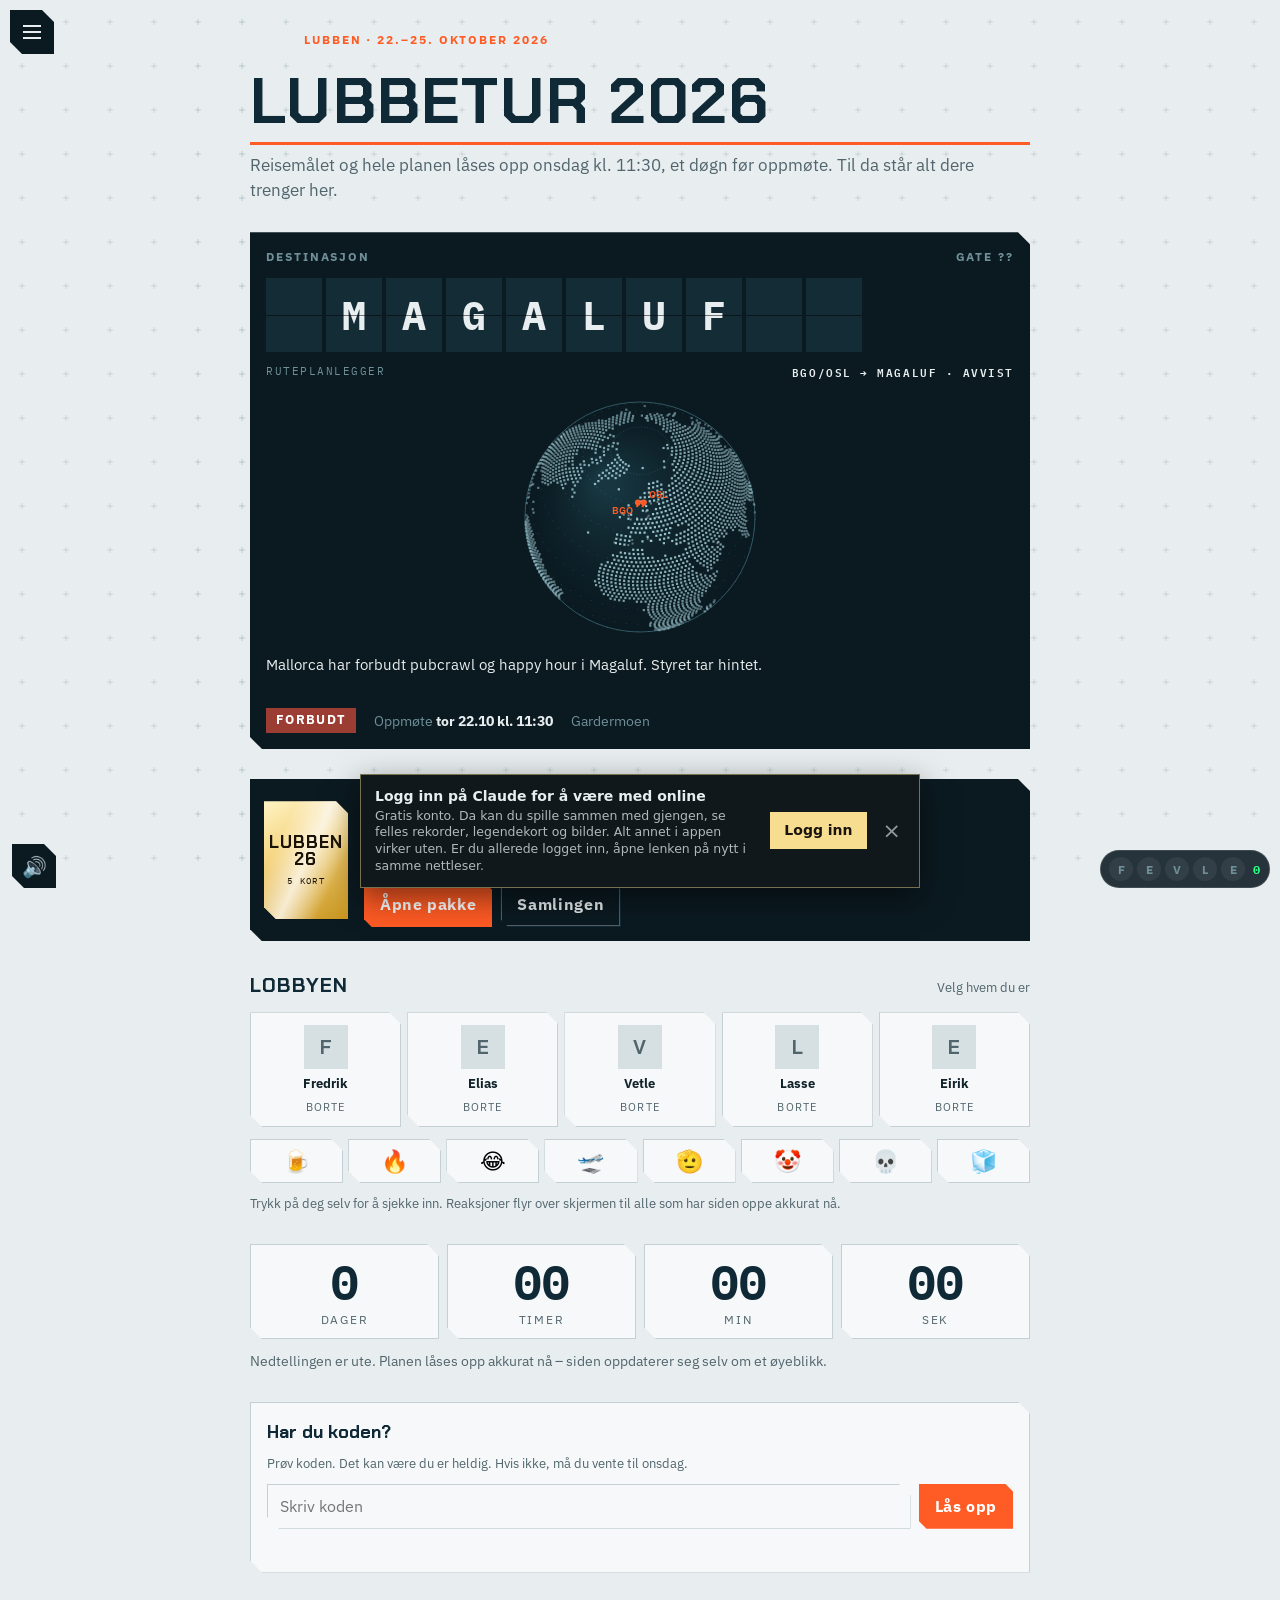
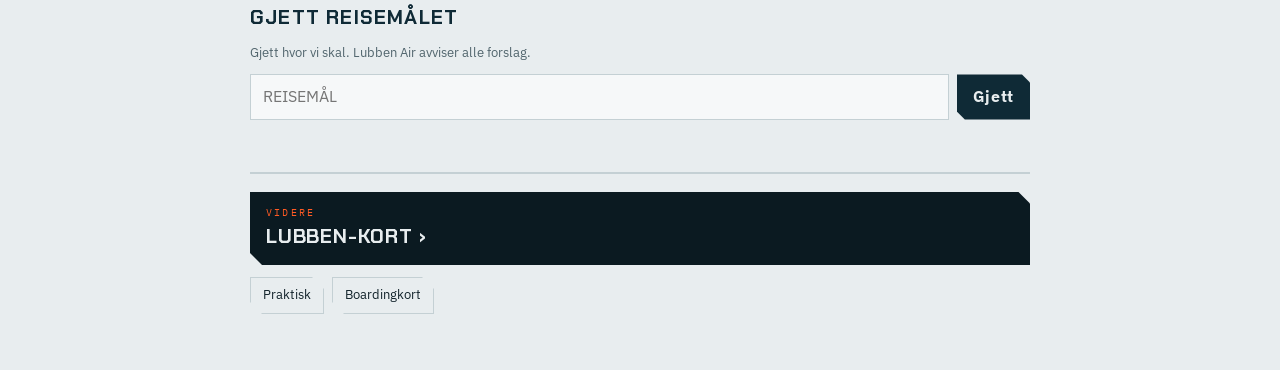
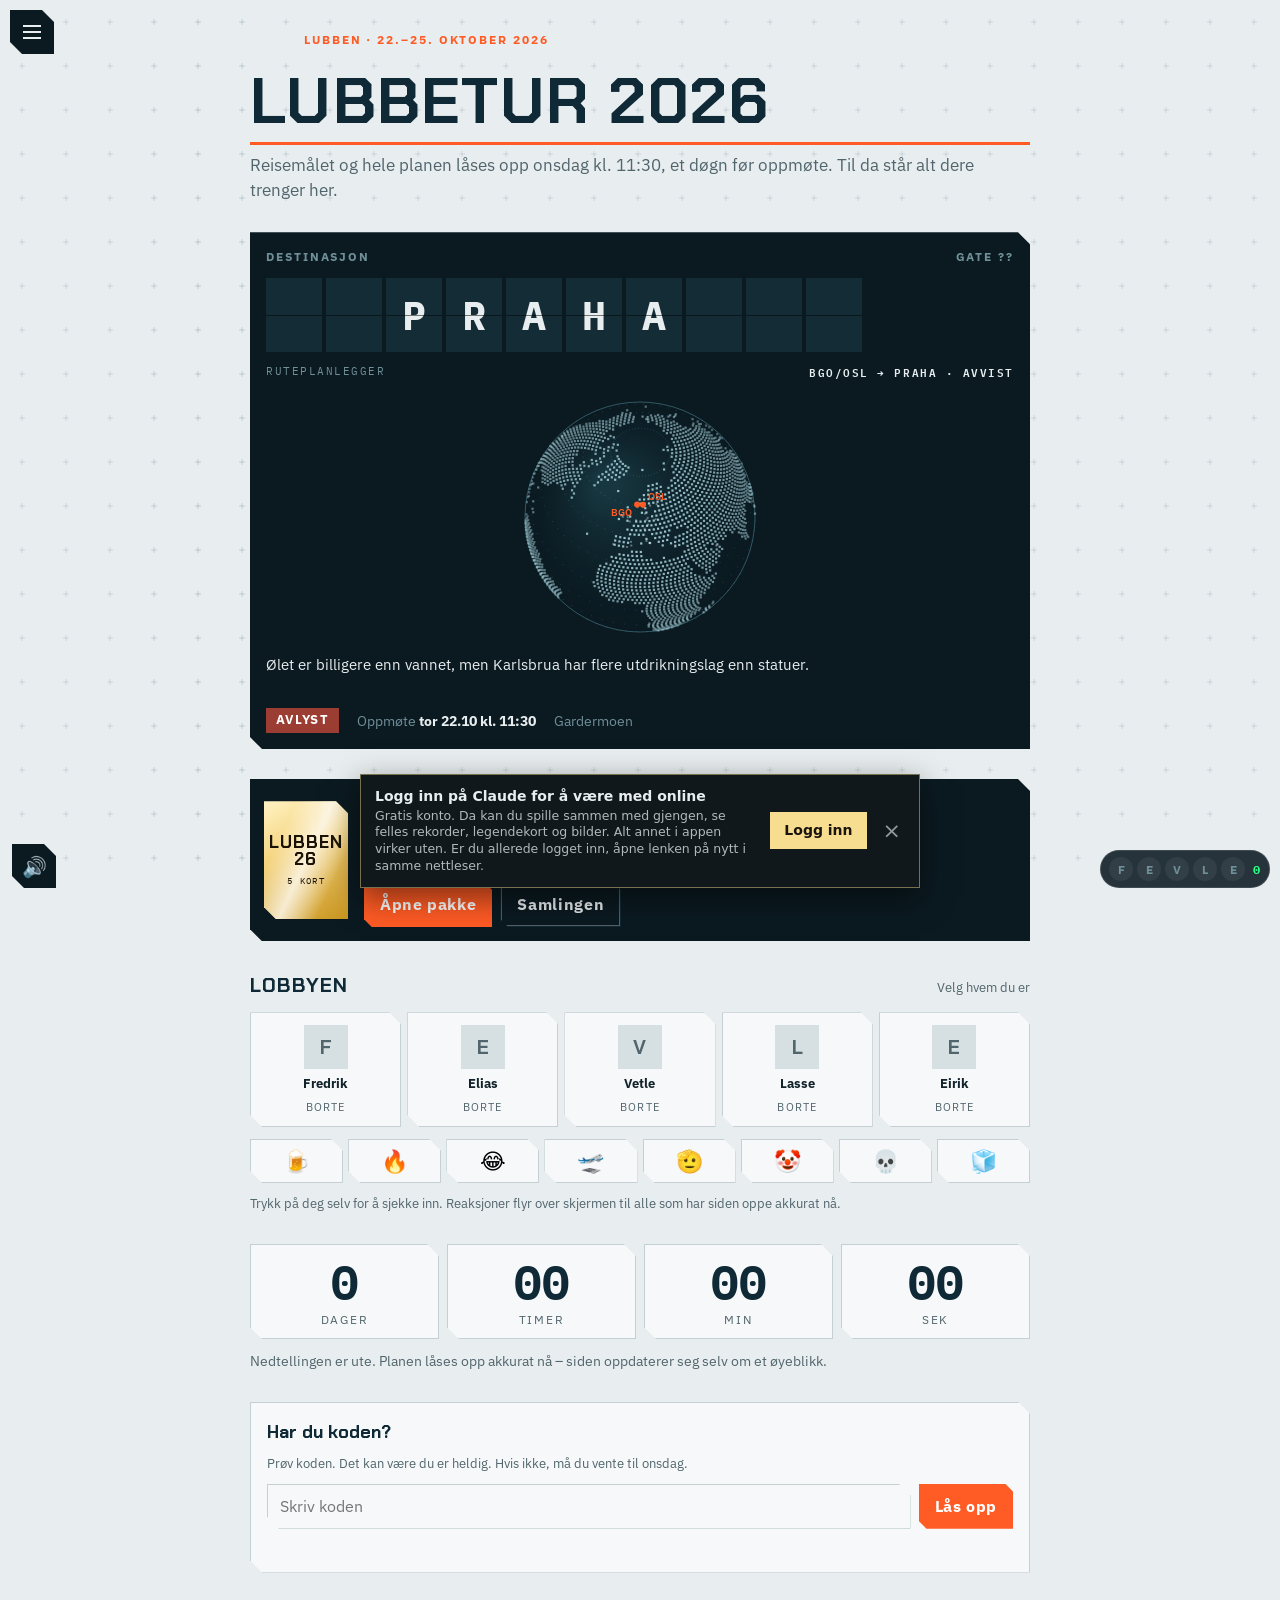
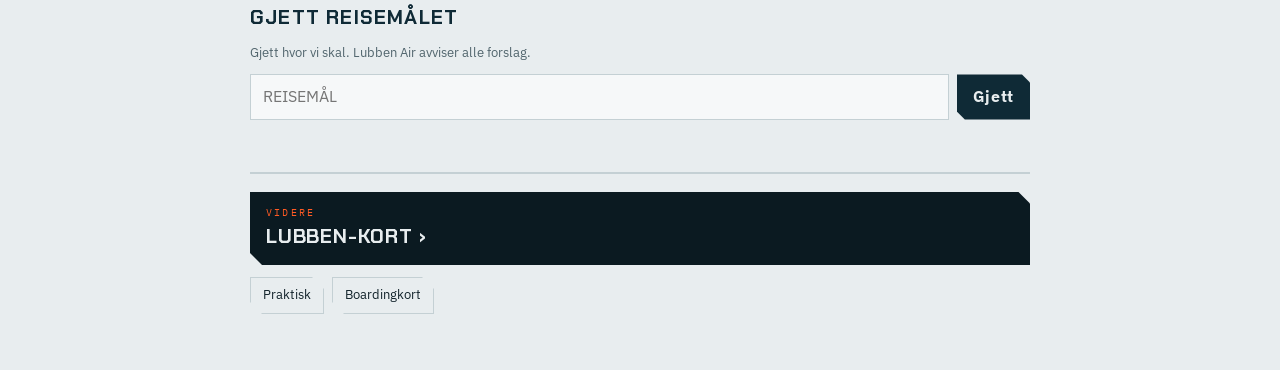
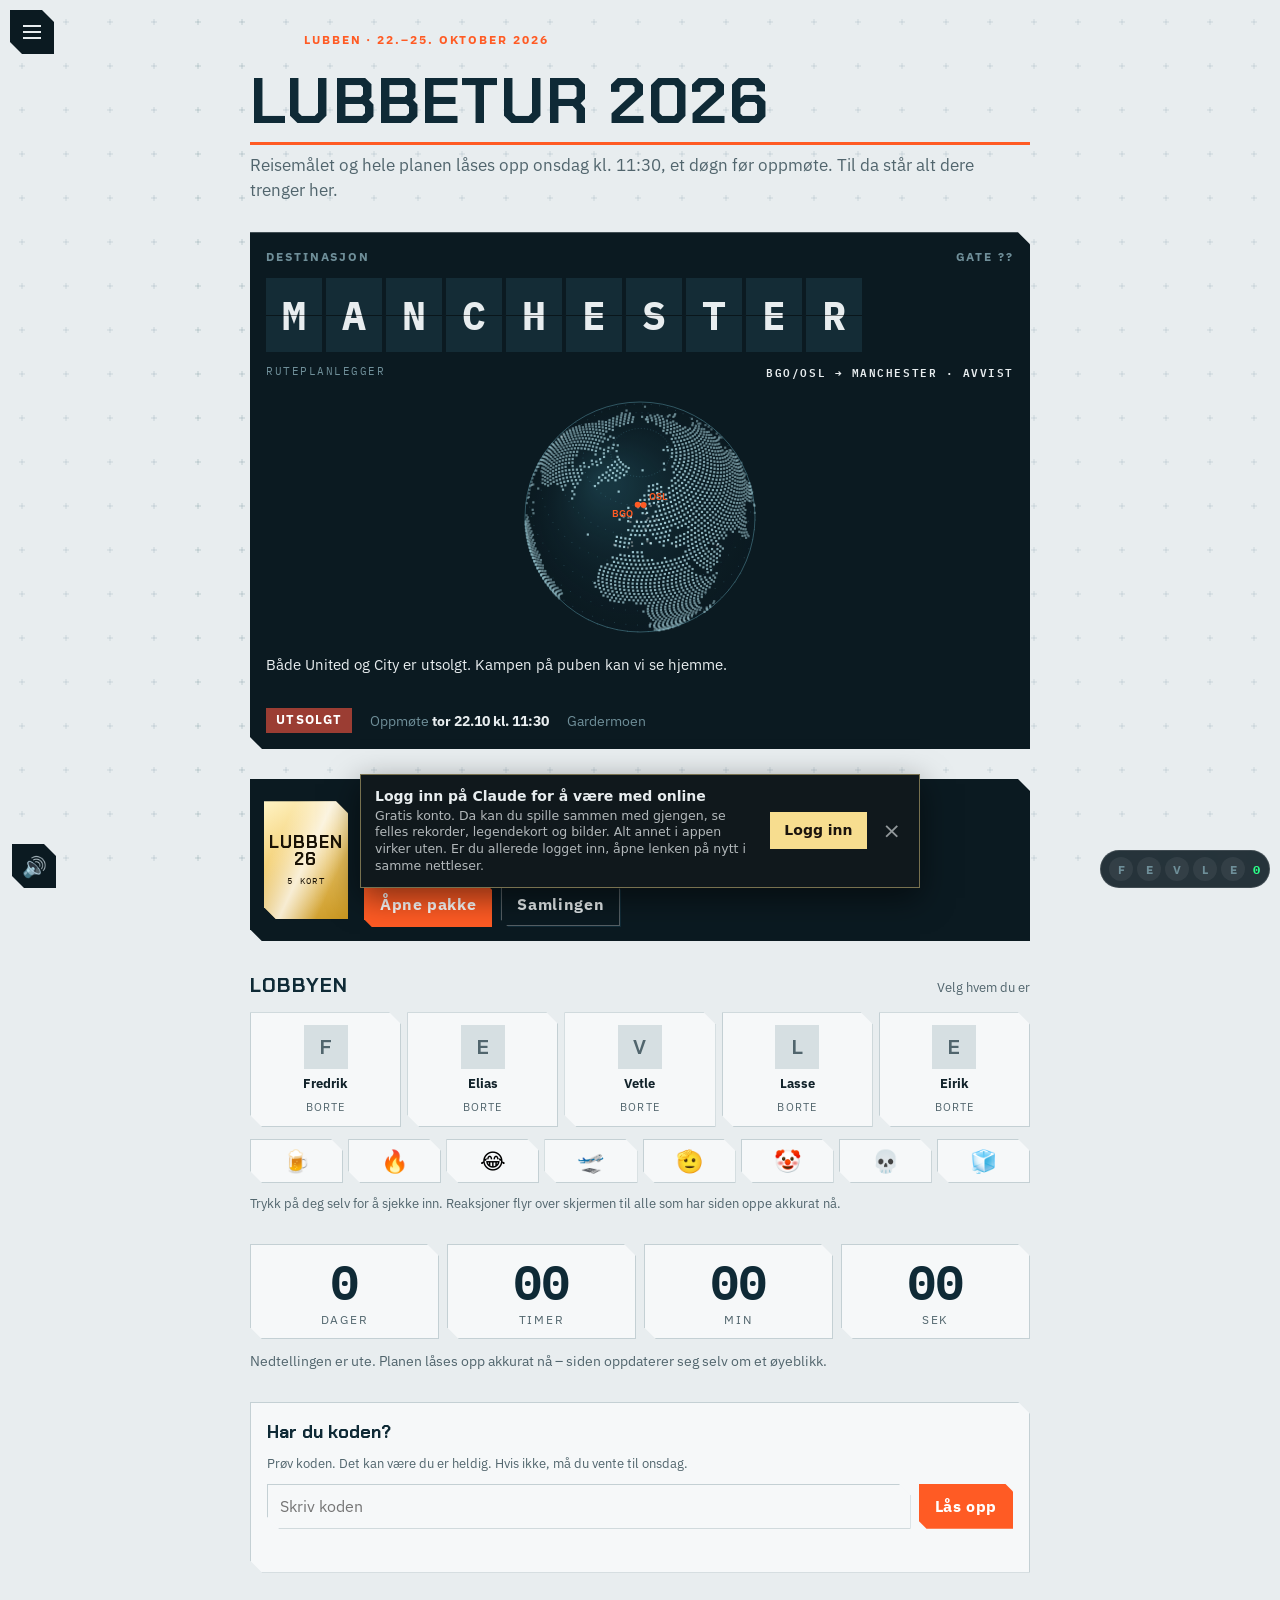
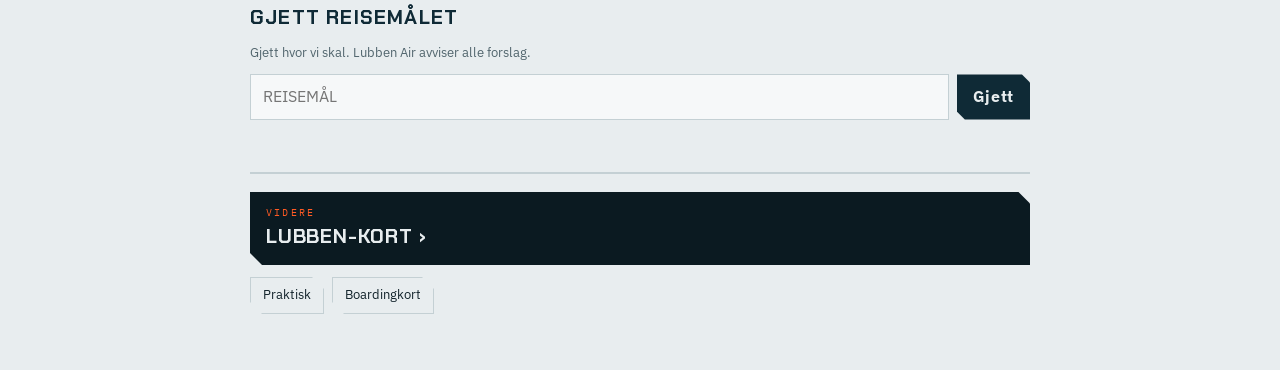
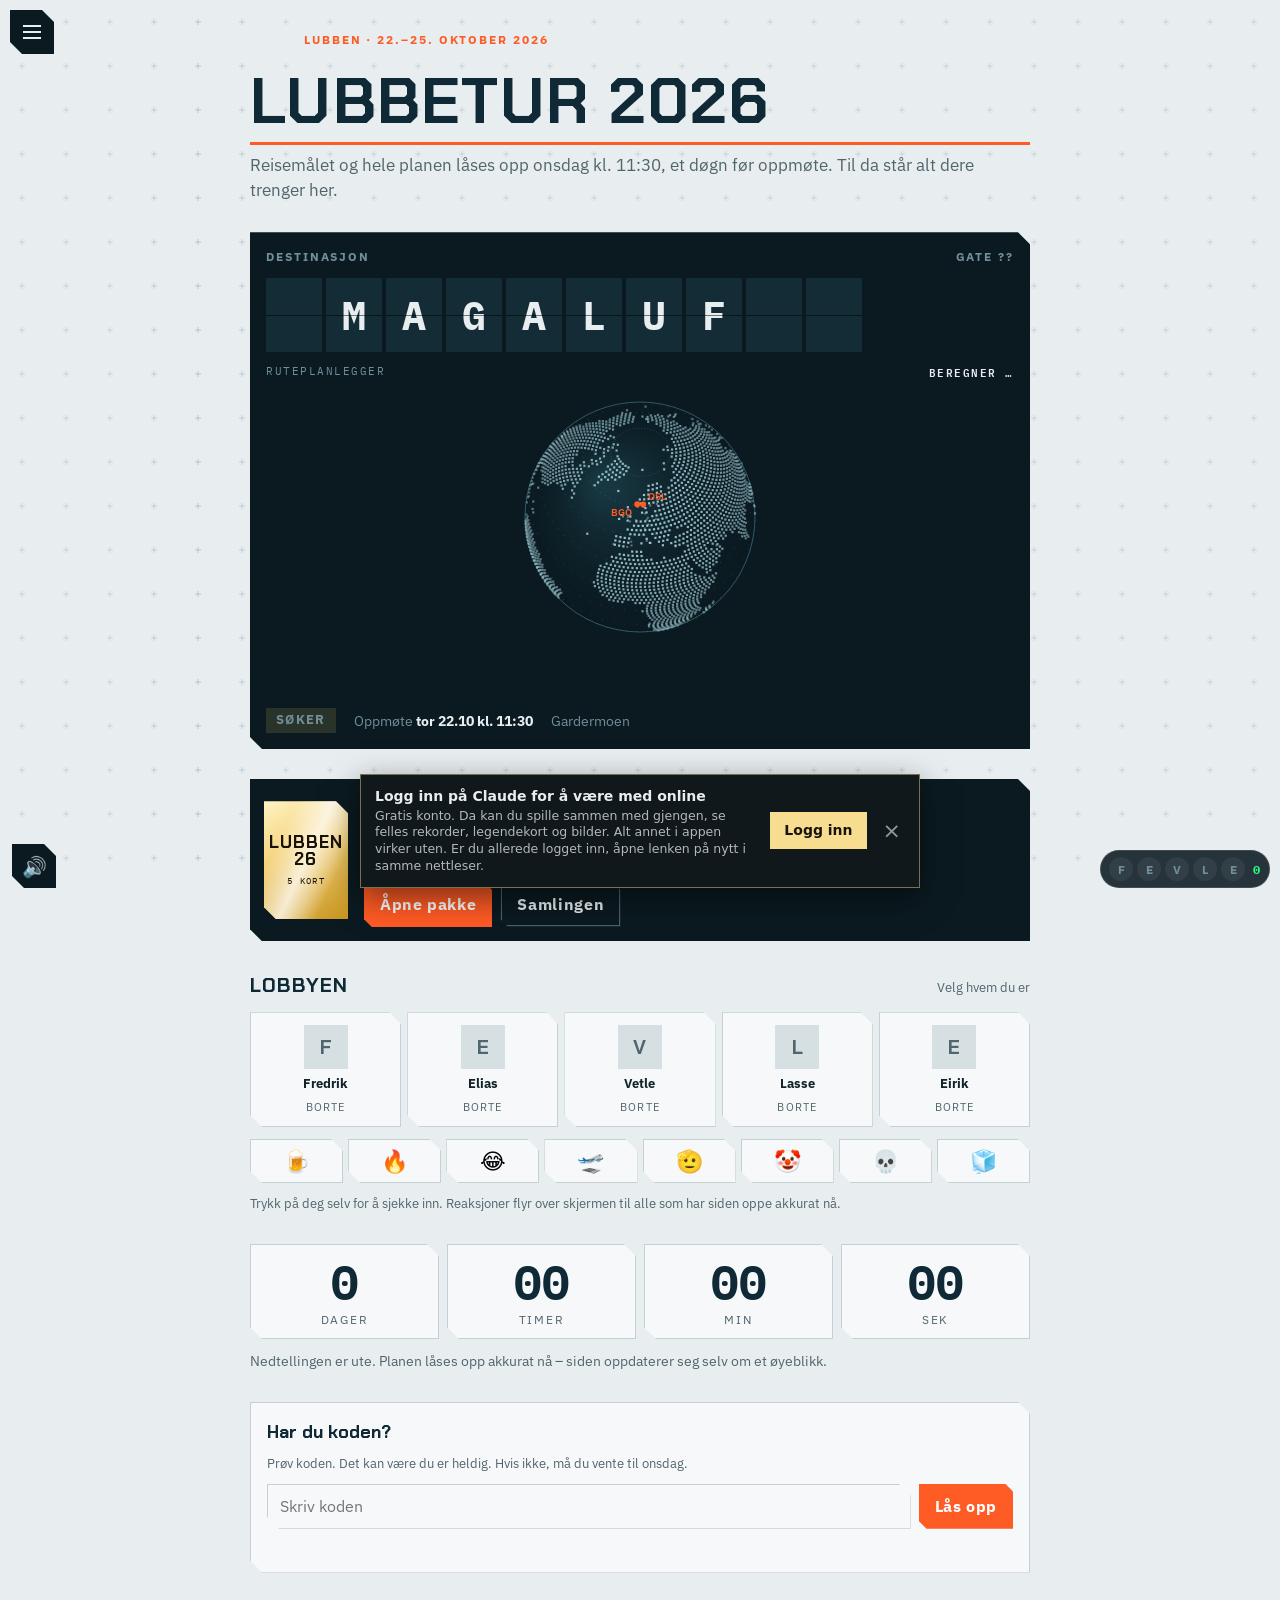
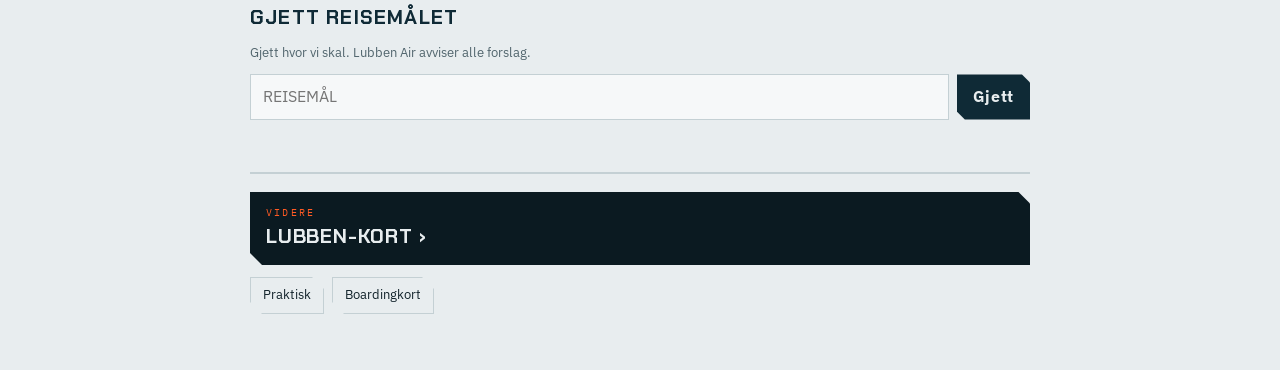
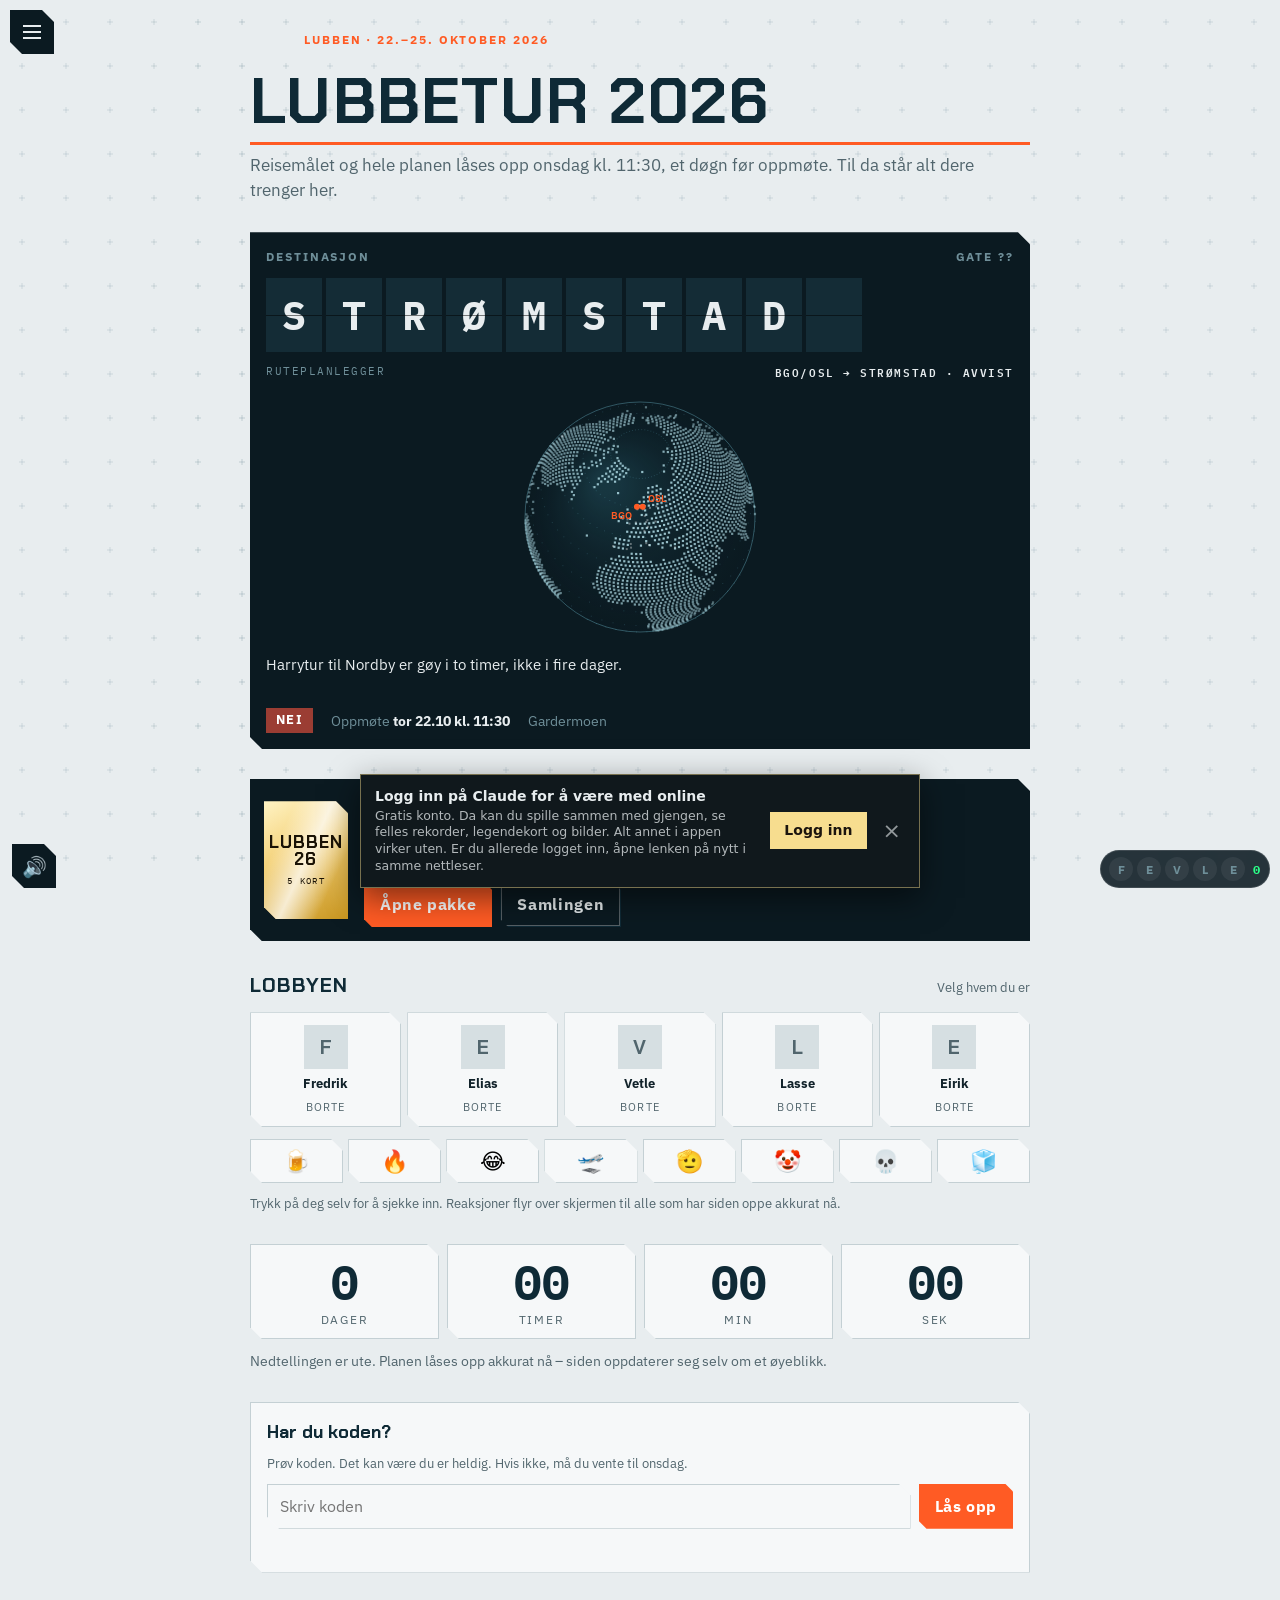
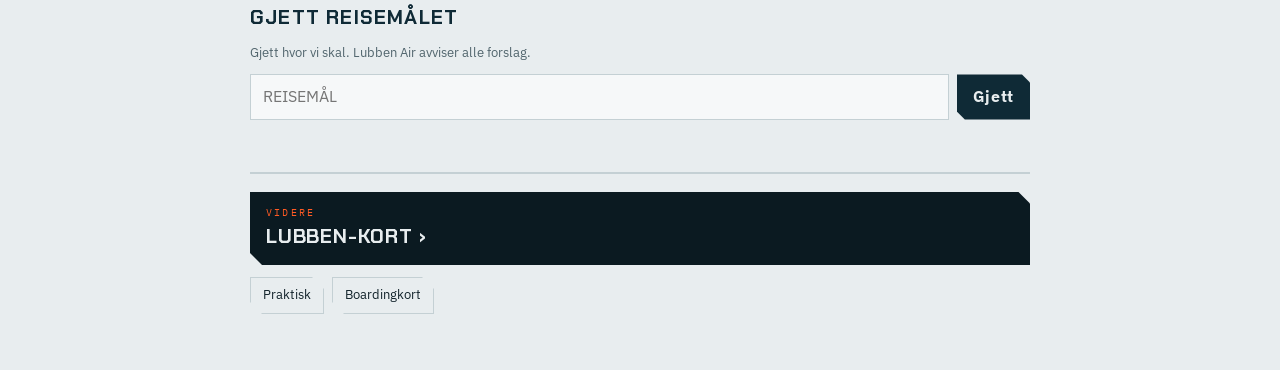
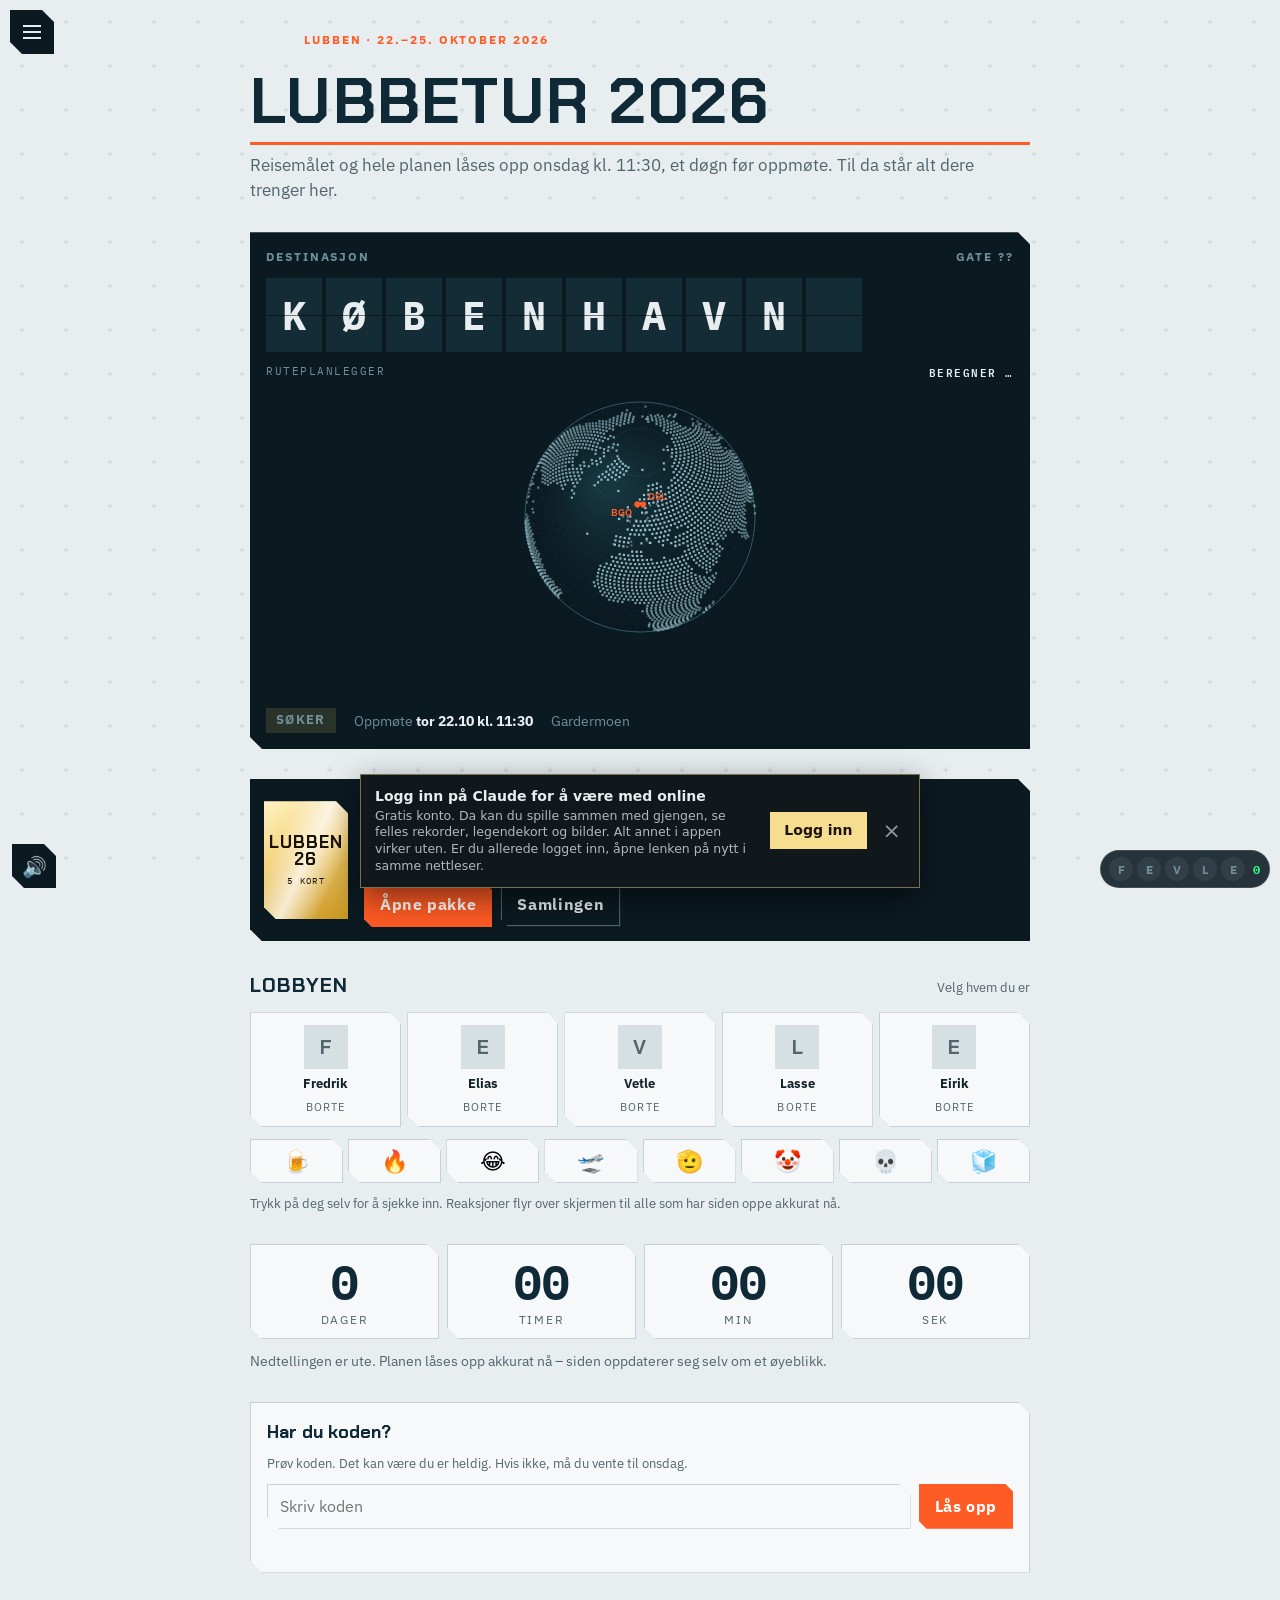
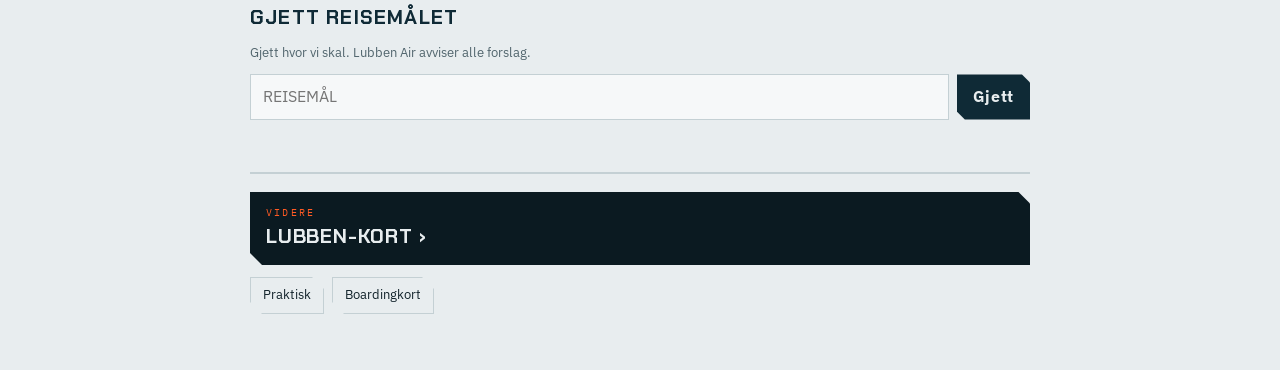
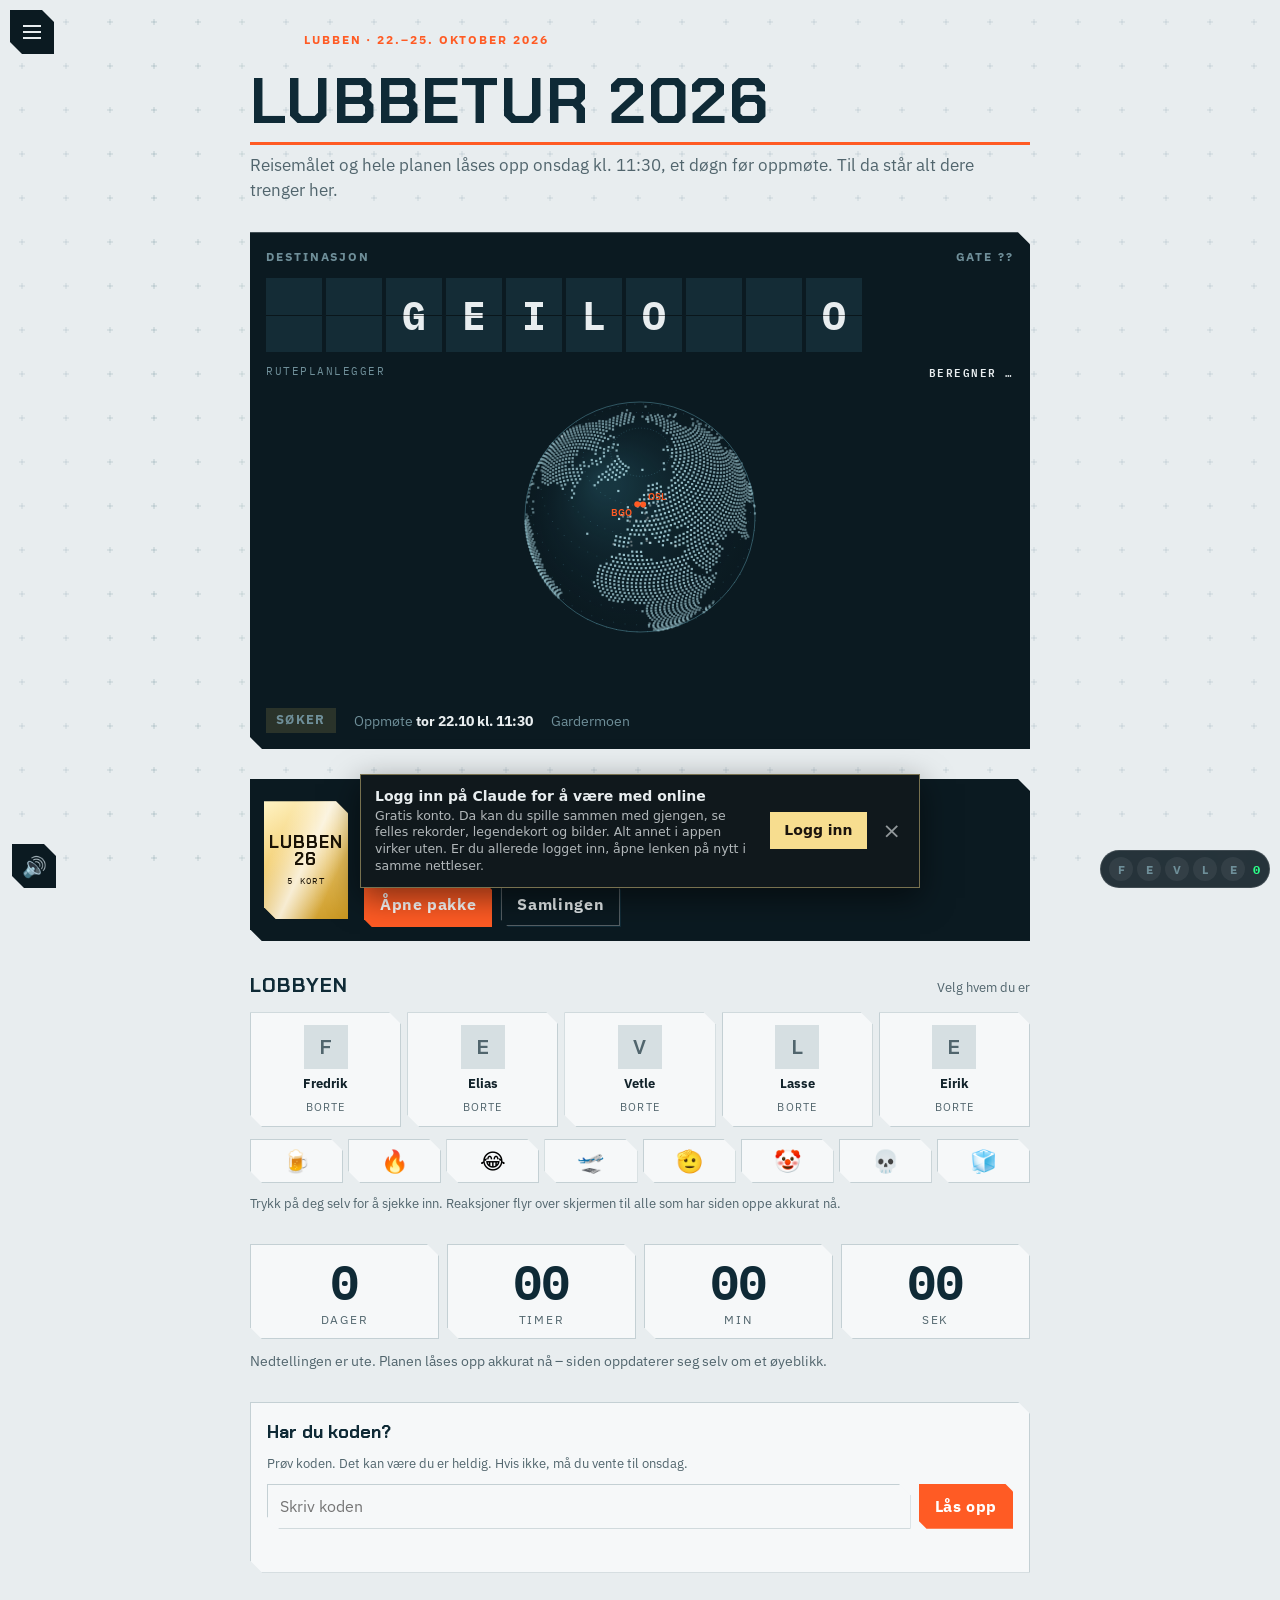
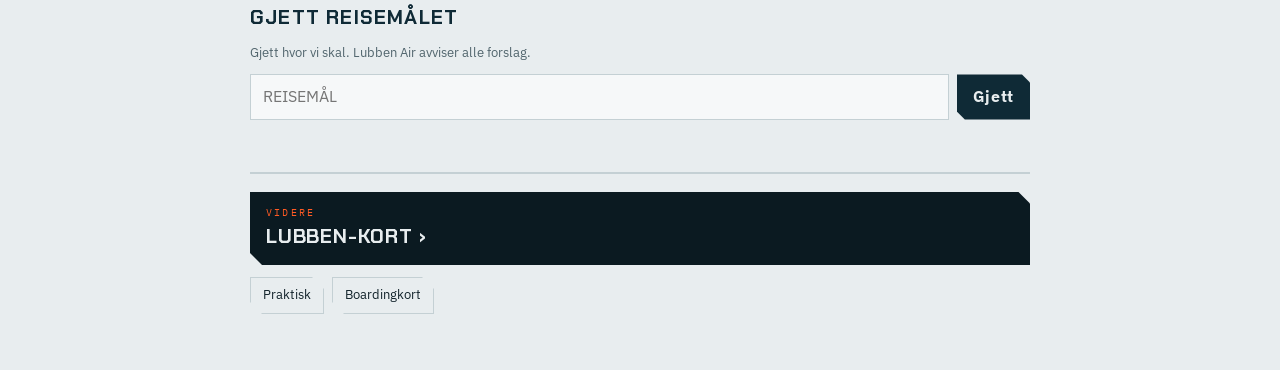
